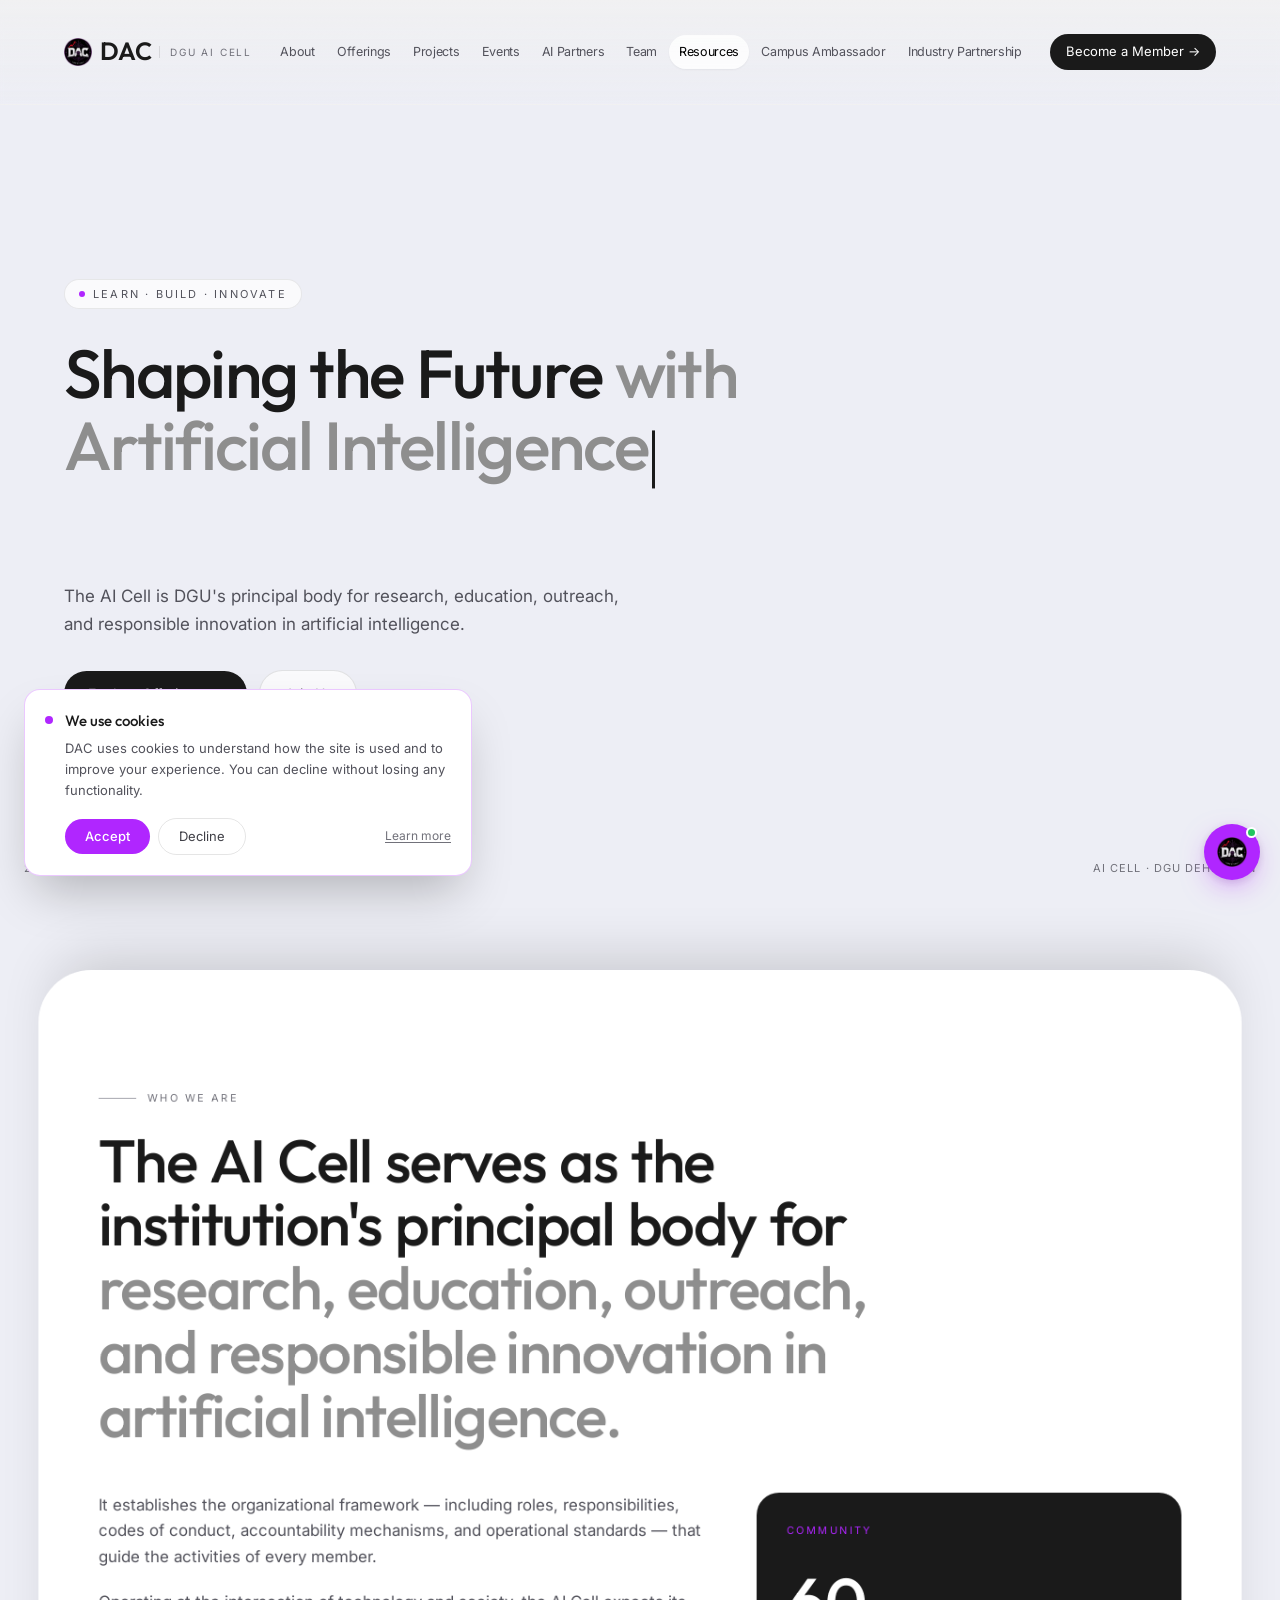
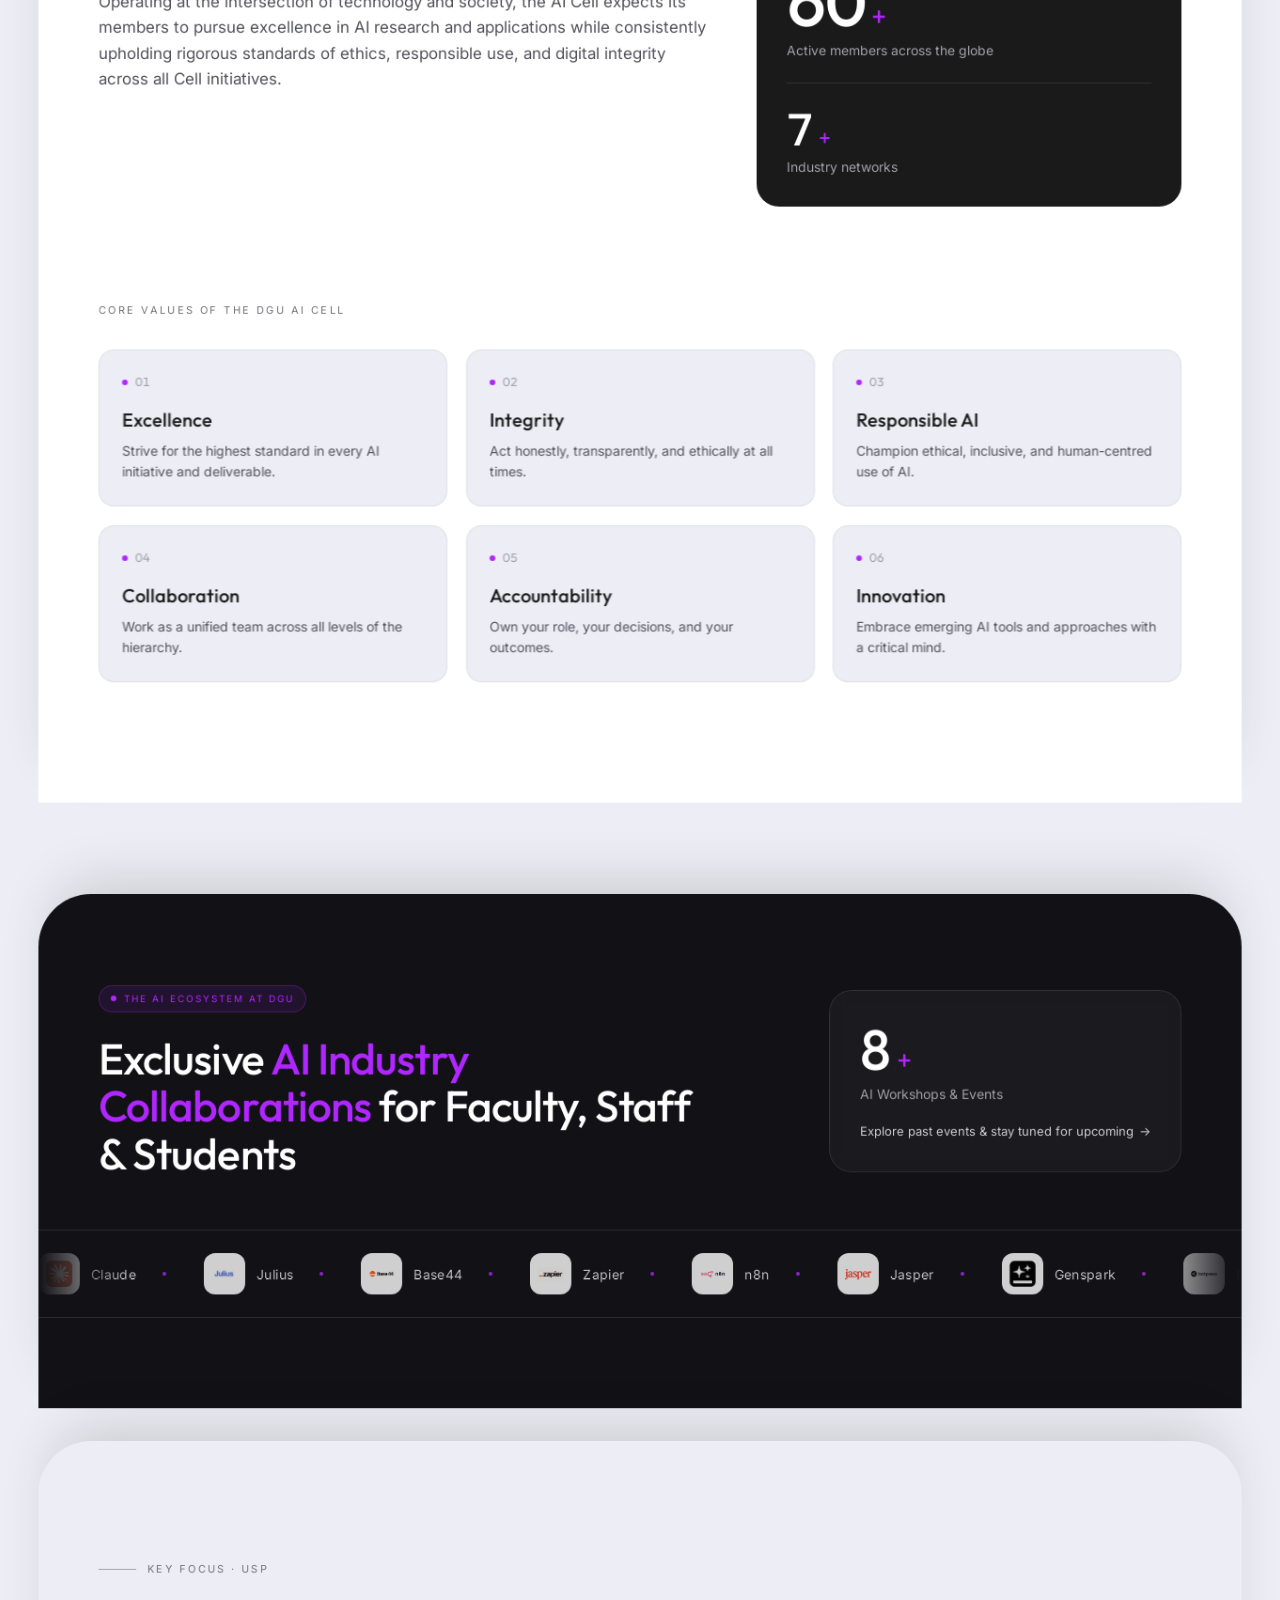
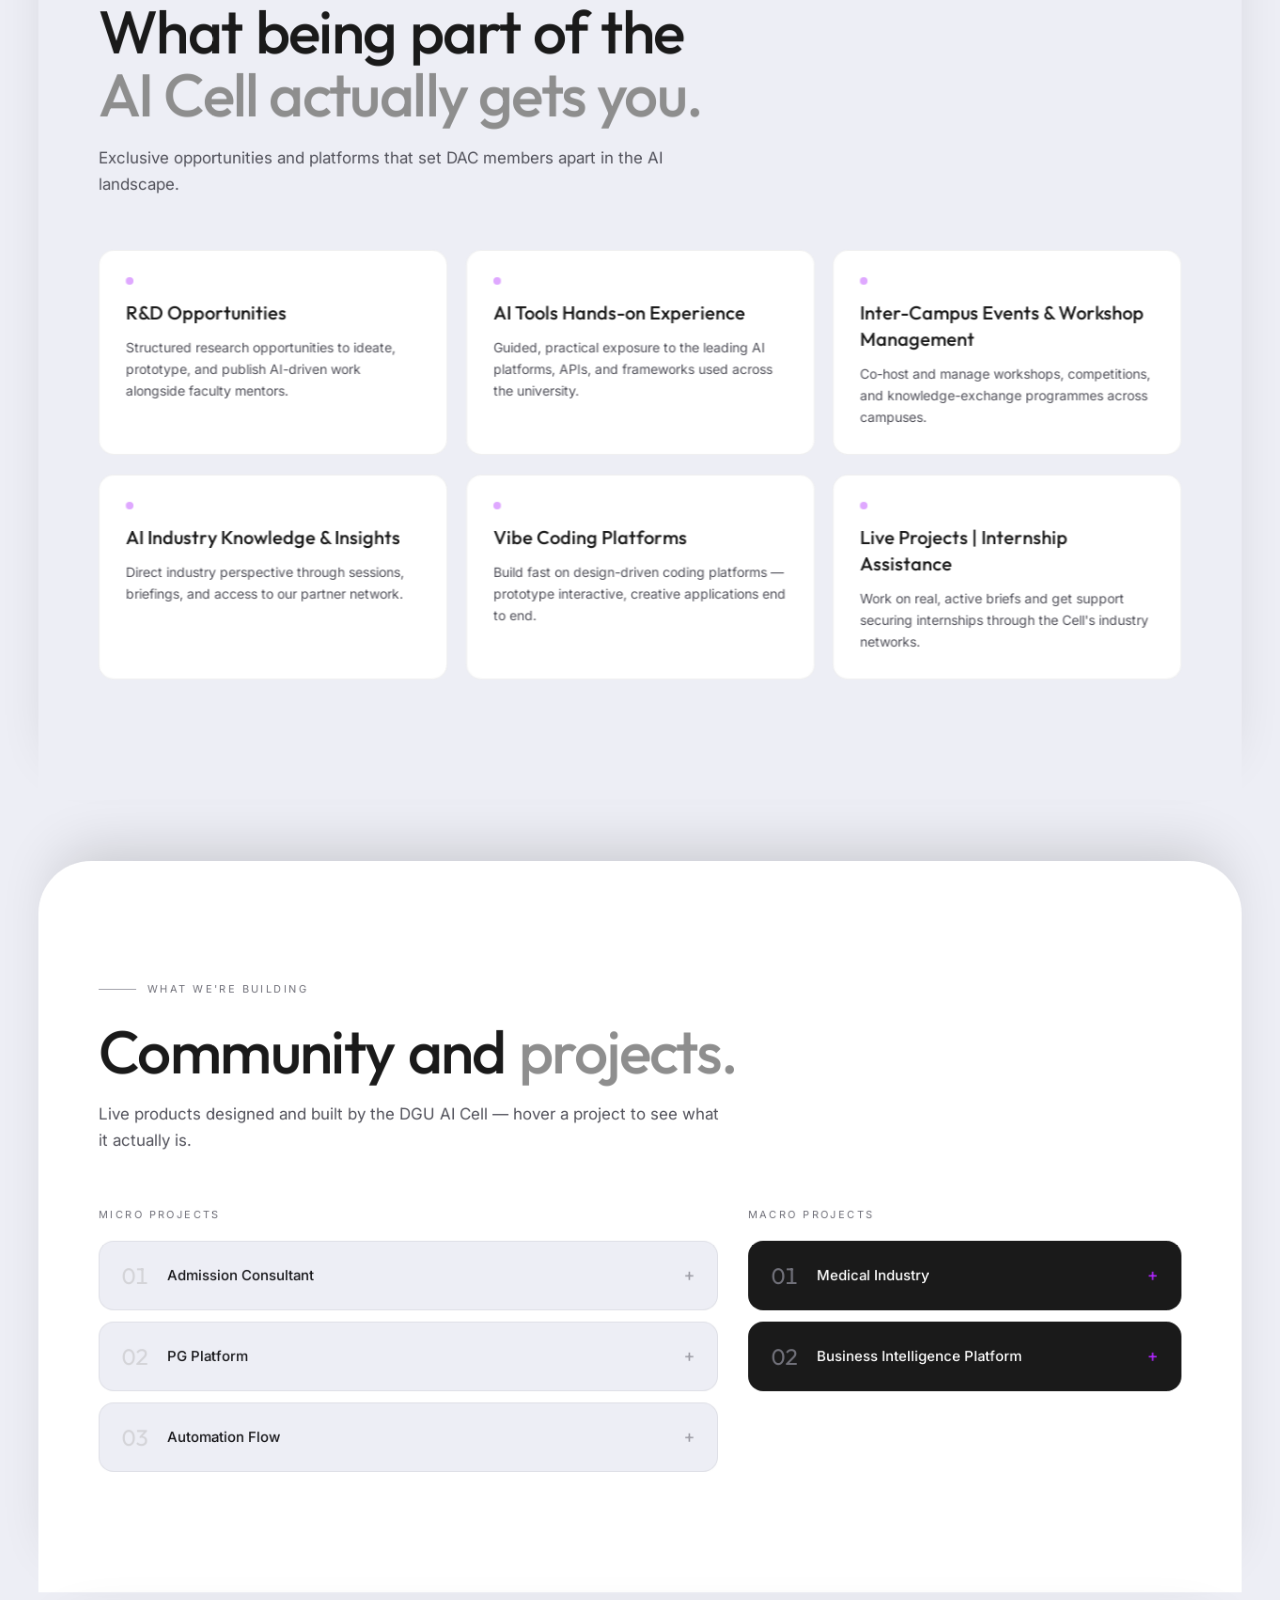
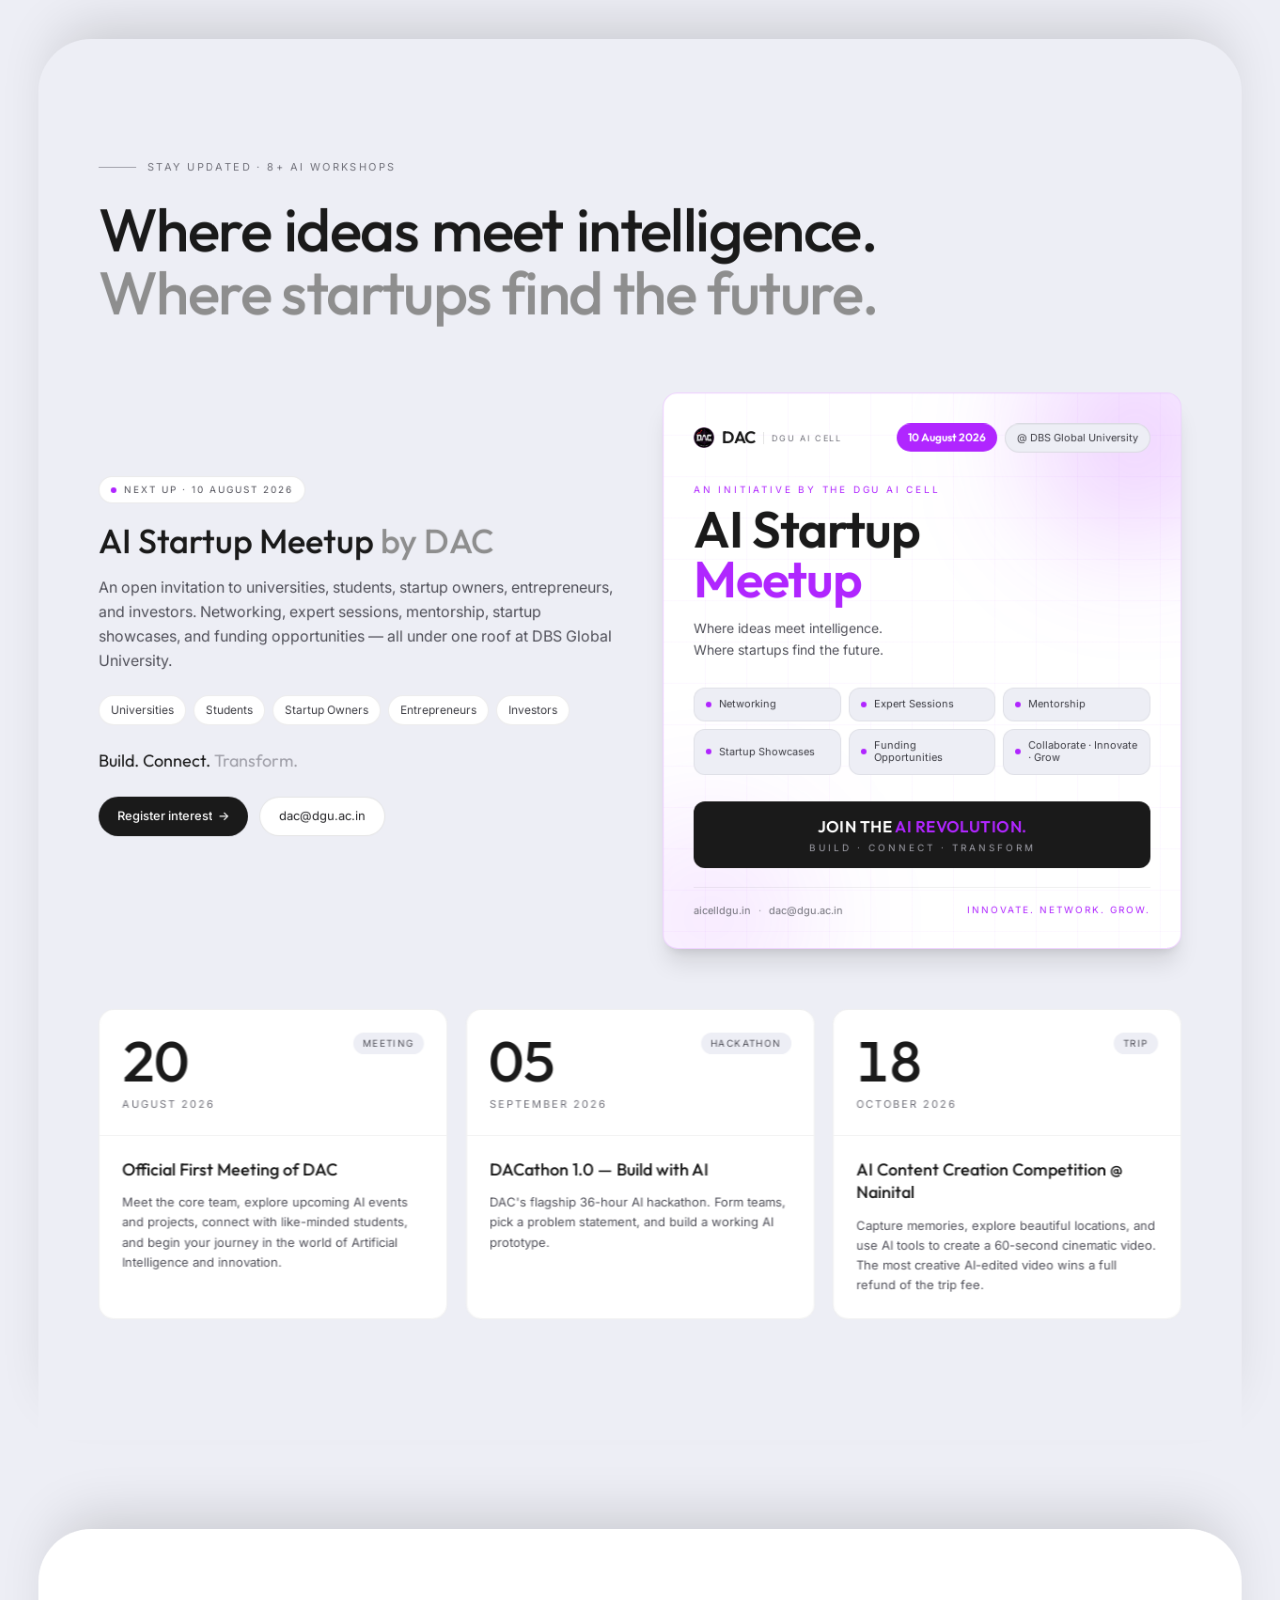
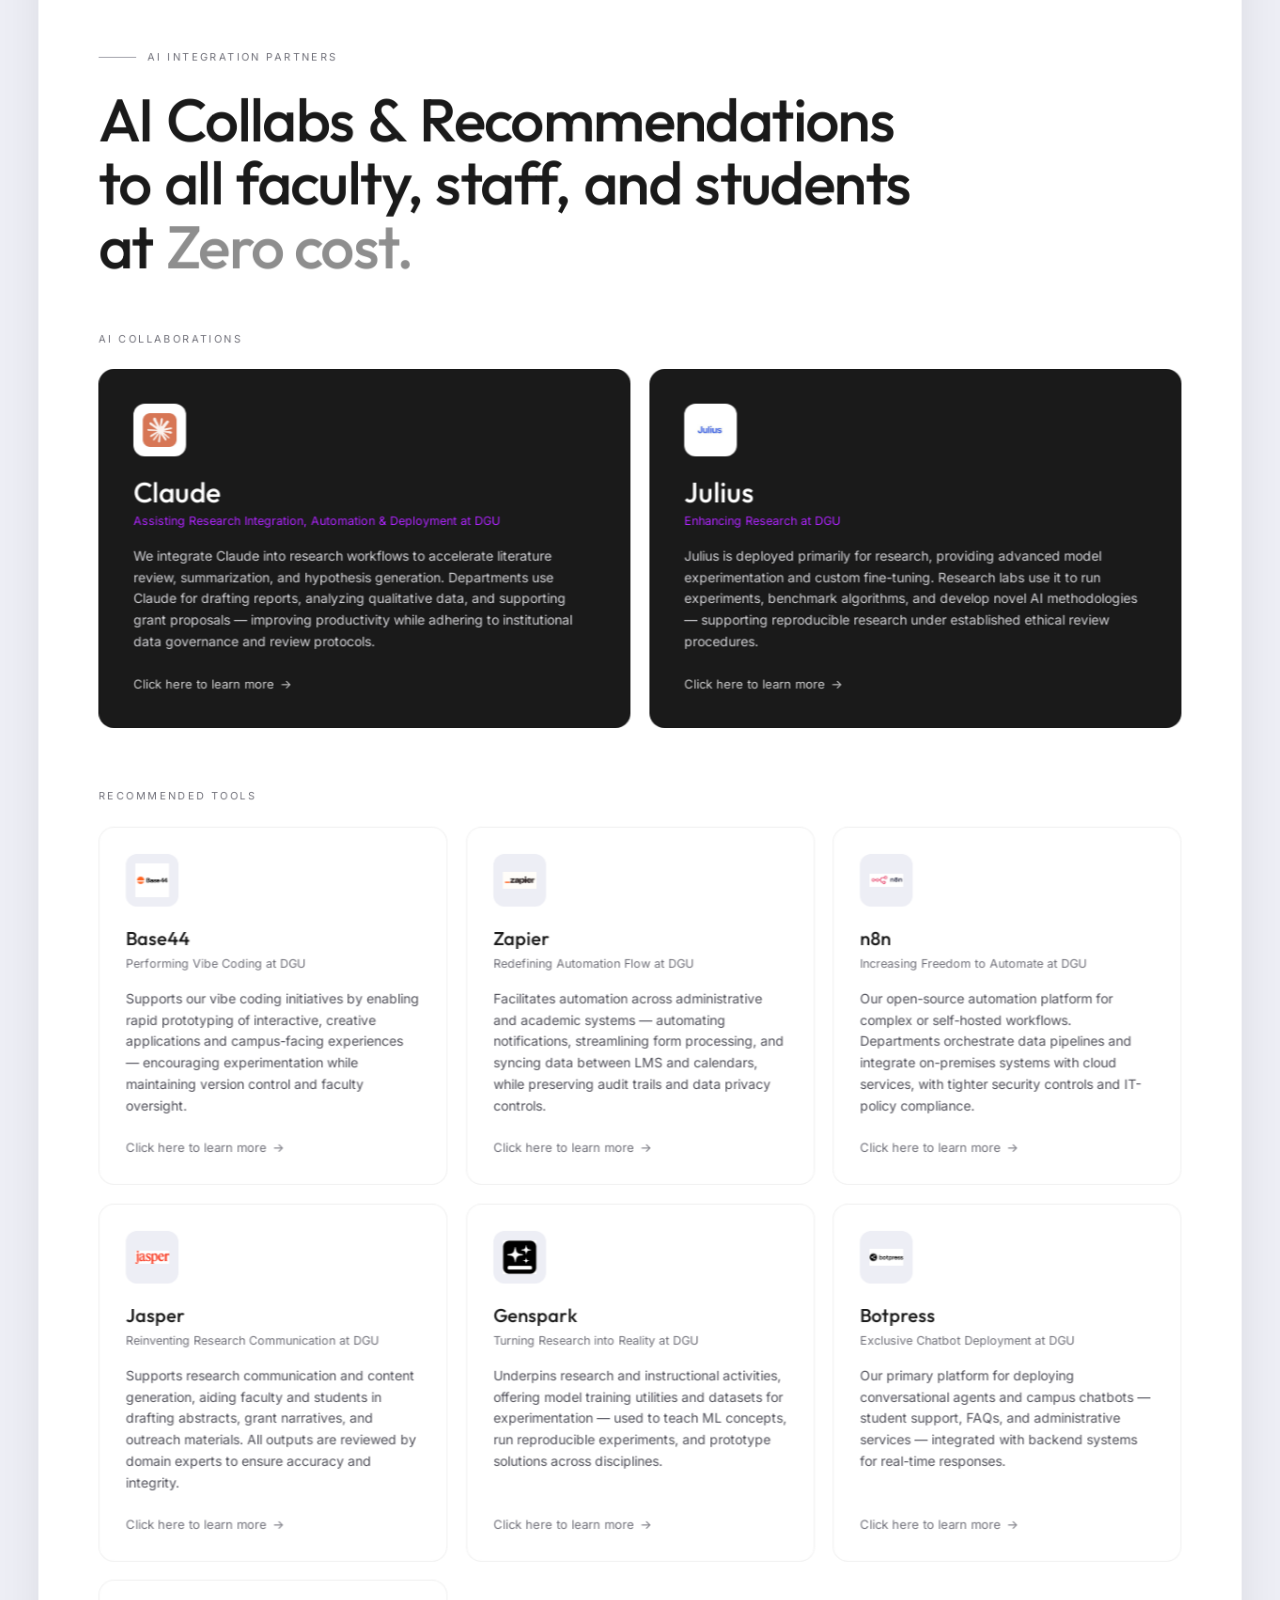
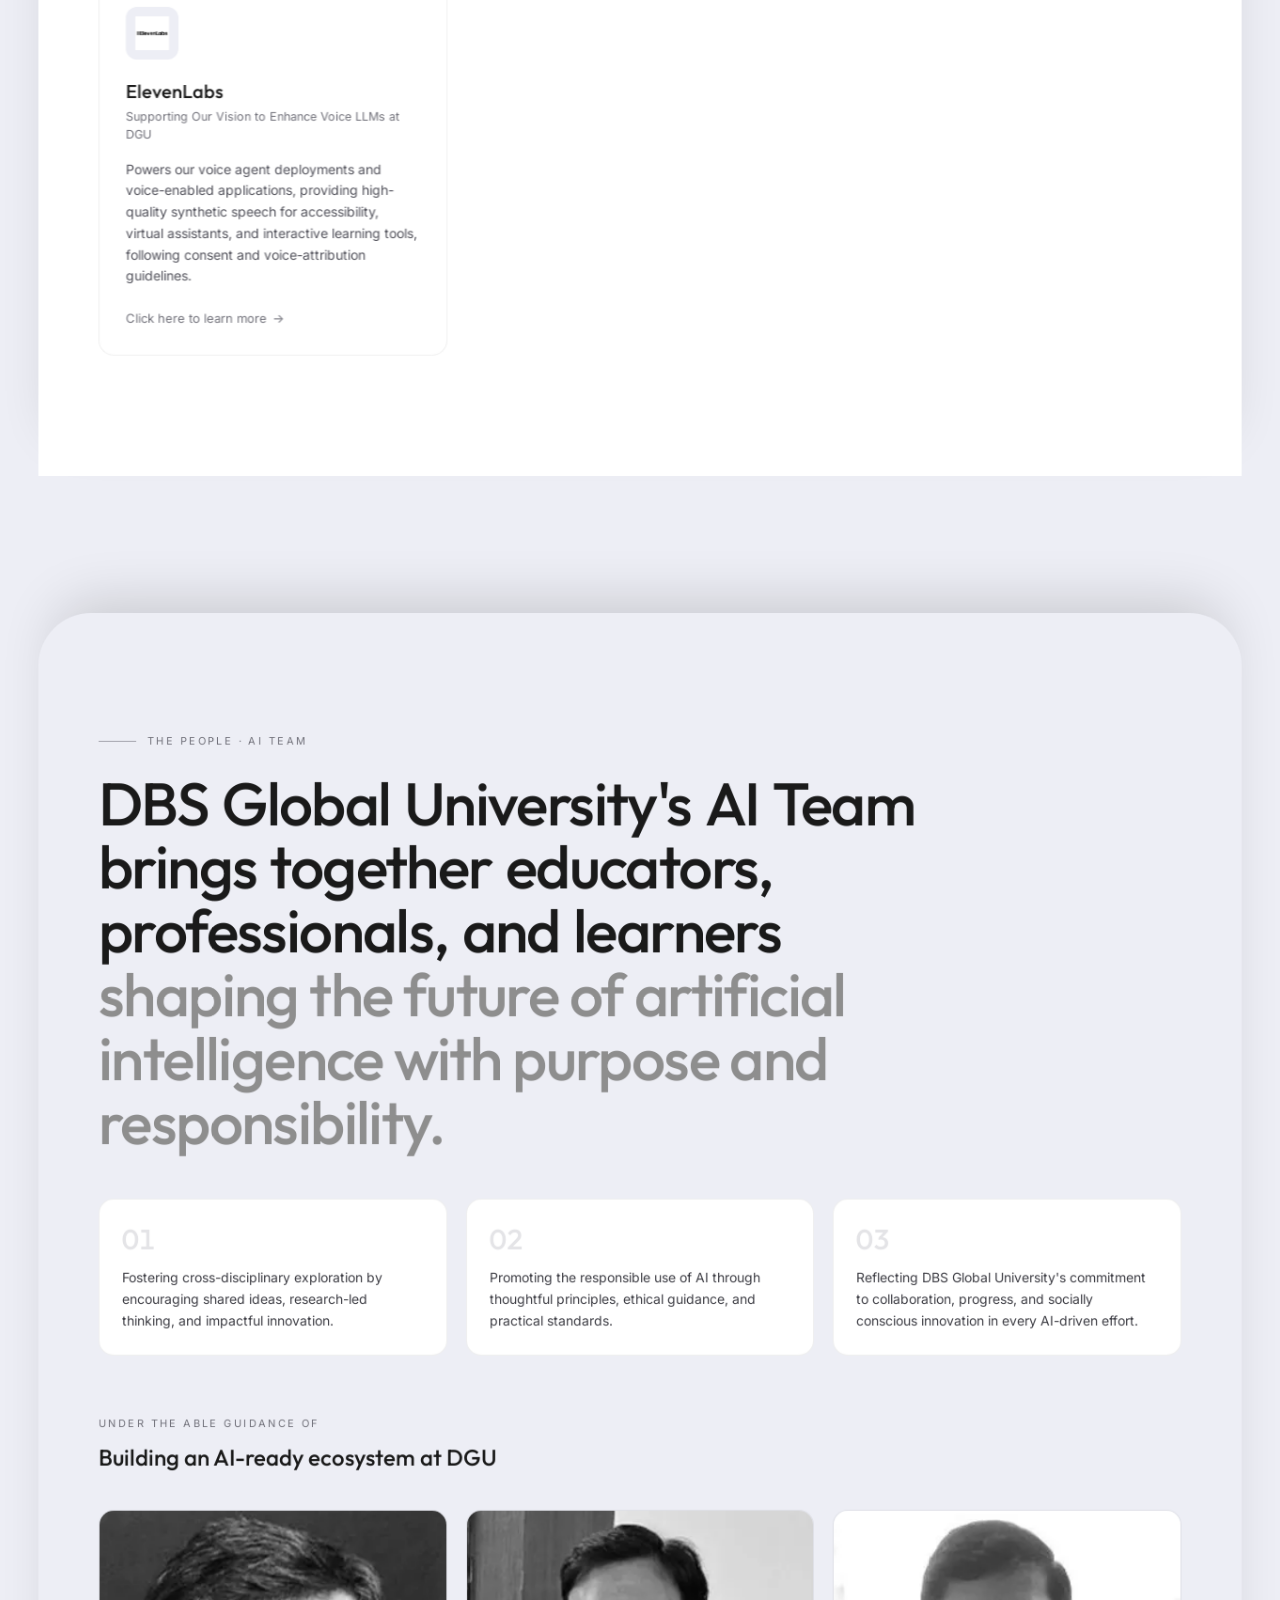
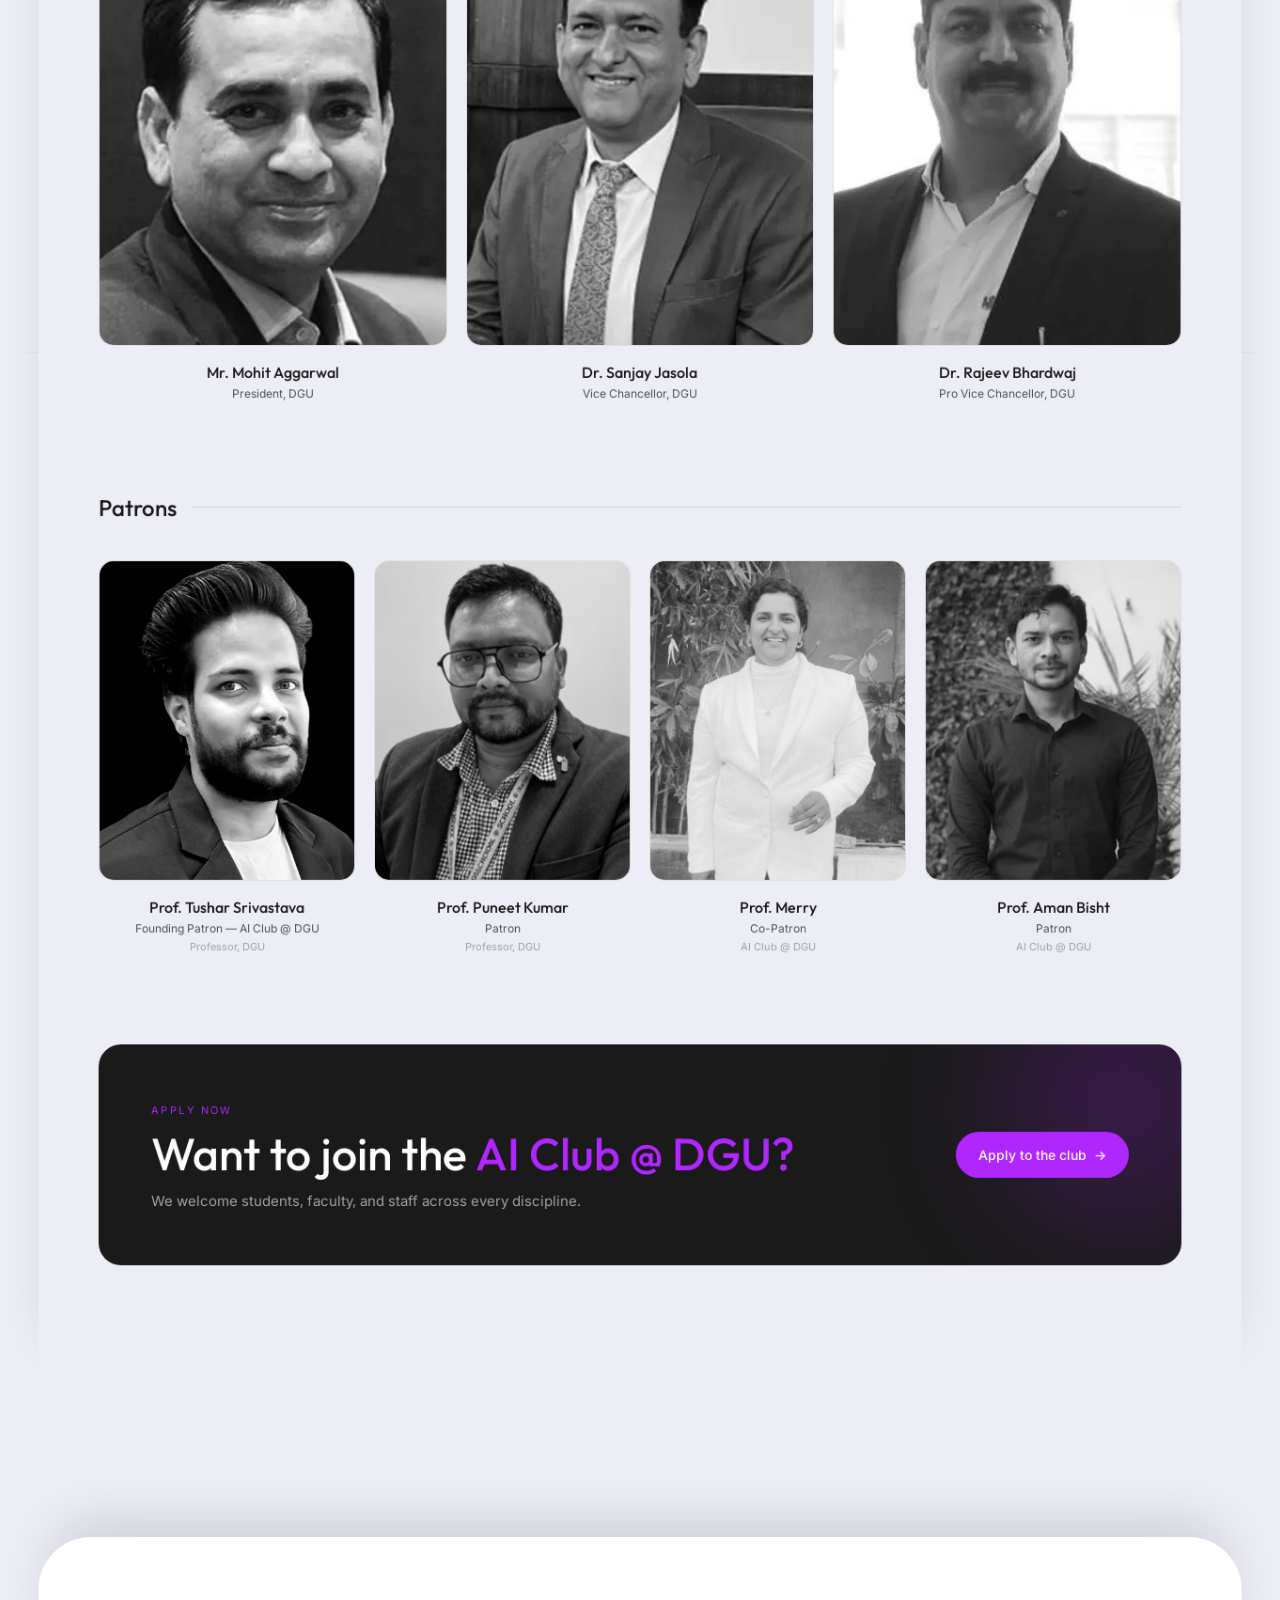
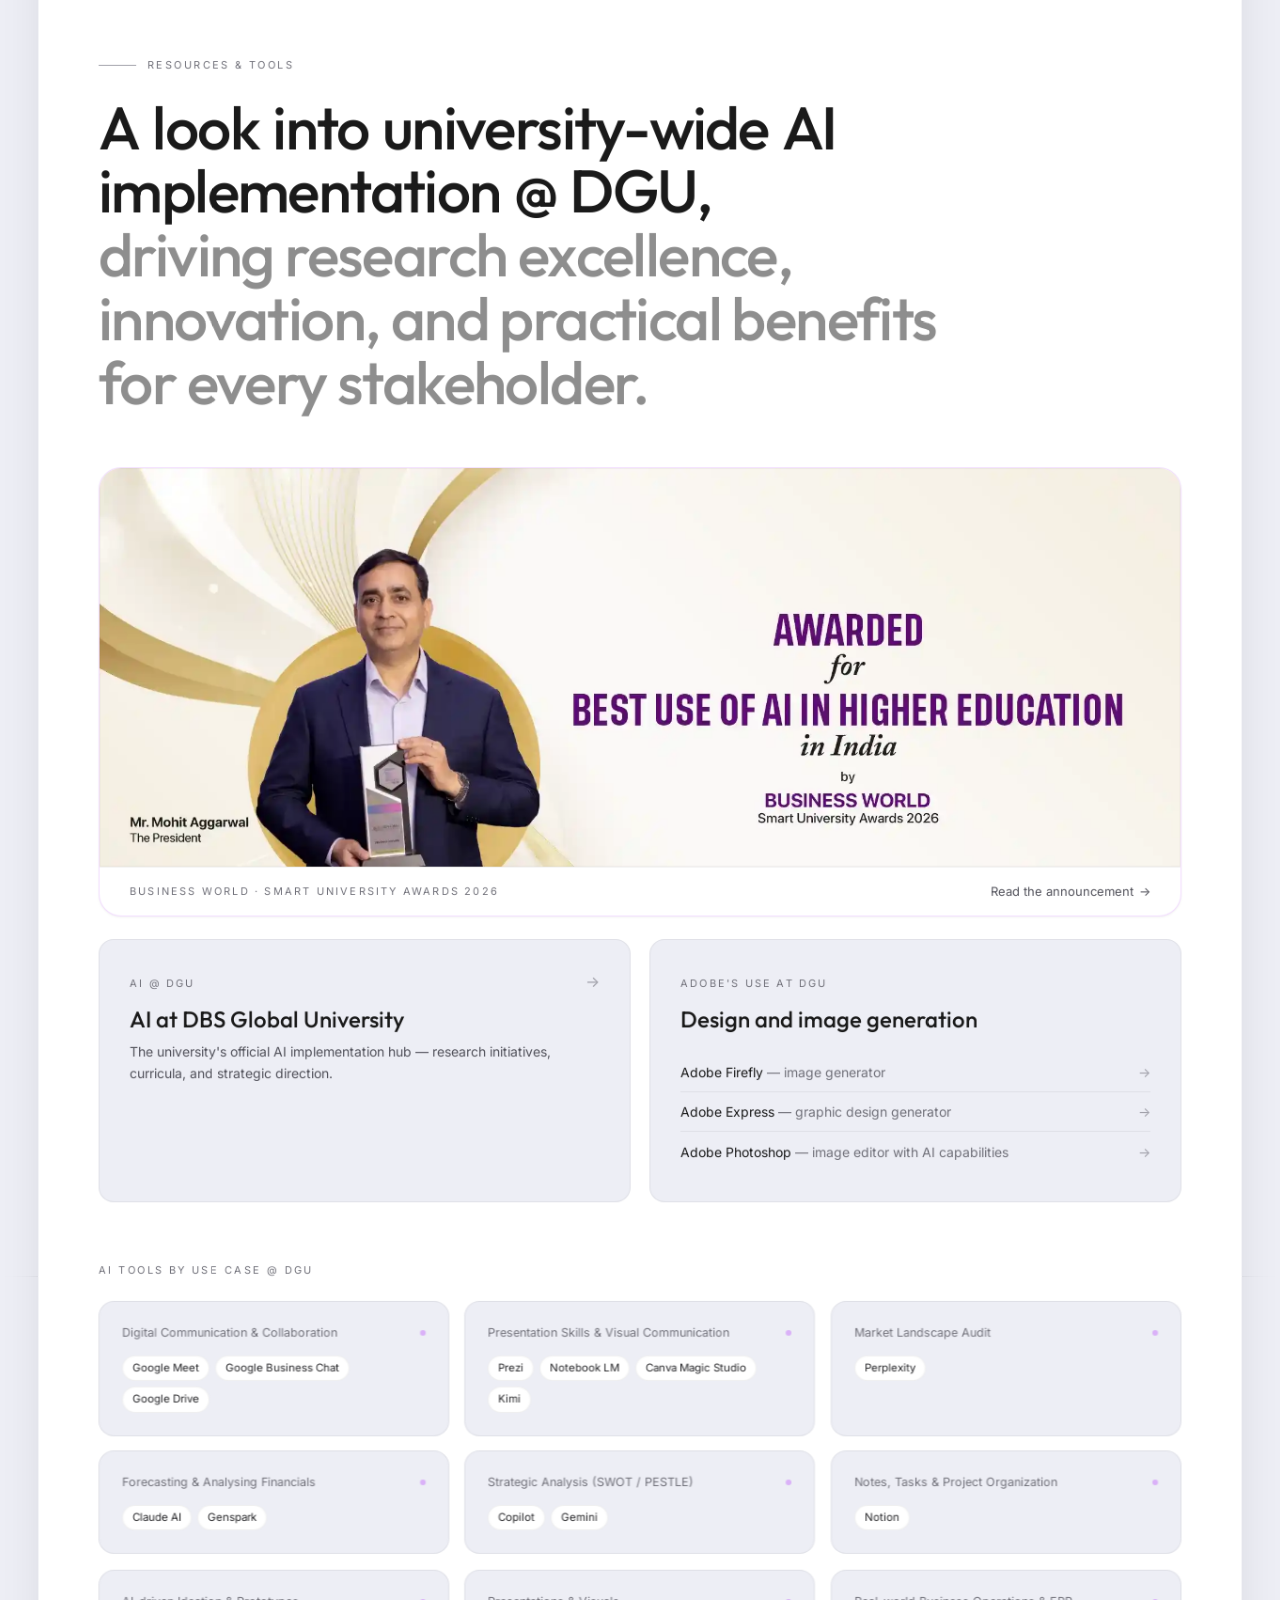
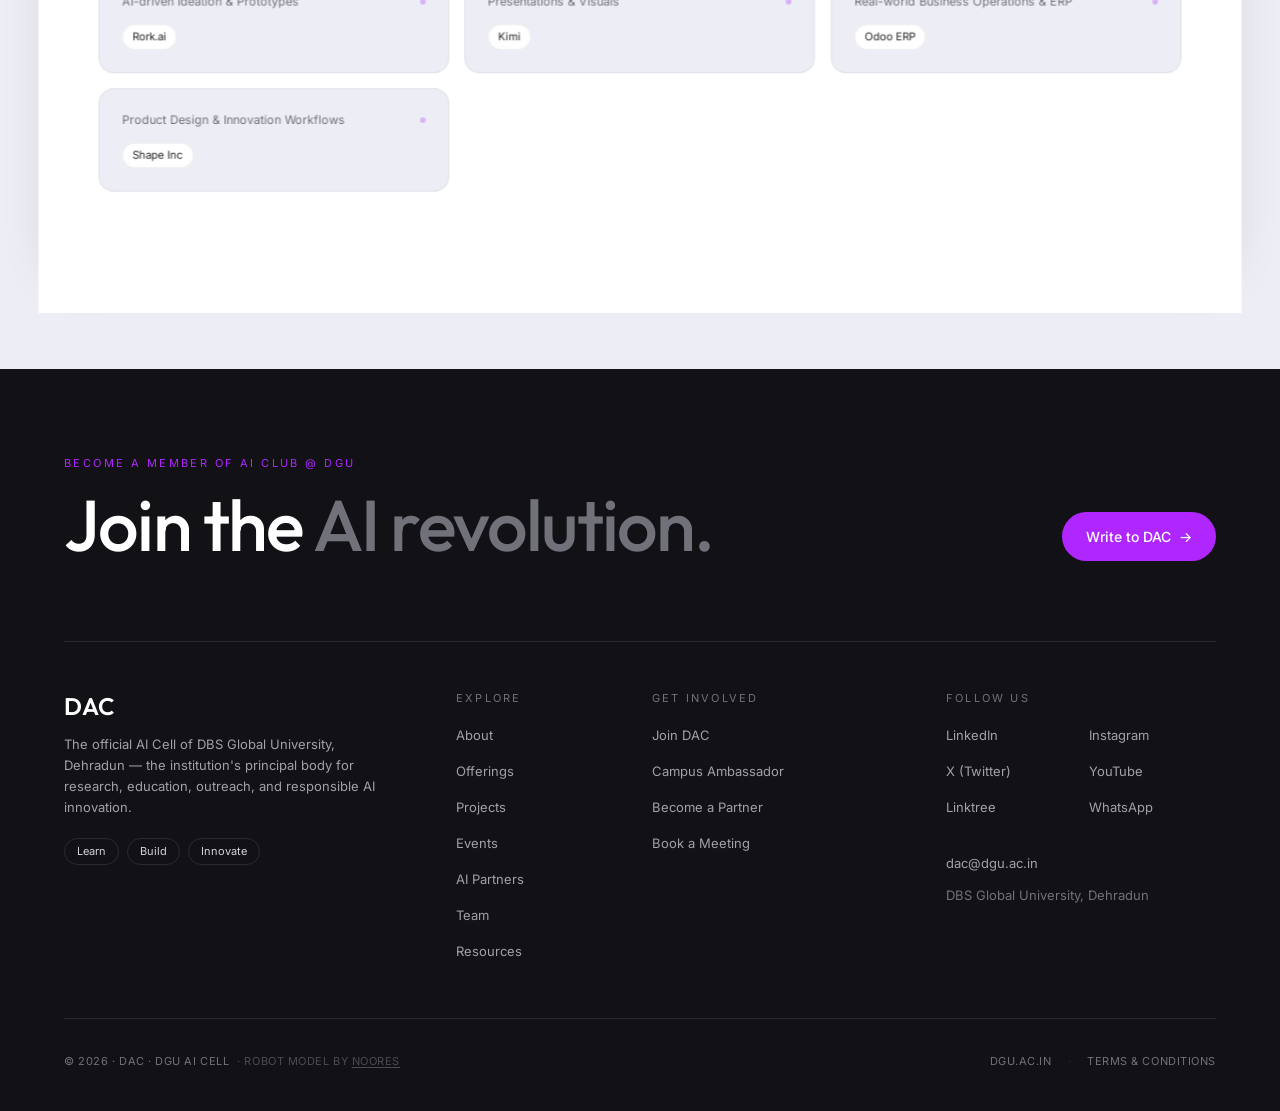
==== index.html @ 17ac55b6 "Add files via upload" ====
<!doctype html>
<html lang="en">
  <head>
    <meta charset="UTF-8" />
    <link rel="icon" type="image/png" href="[data-uri]" />
    <meta name="viewport" content="width=device-width, initial-scale=1.0, viewport-fit=cover" />
    <meta
      name="description"
      content="DAC — the official AI Cell of DBS Global University, Dehradun. A student-driven community exploring, learning, and building with artificial intelligence."
    />
    <meta name="theme-color" content="#EDEEF5" />
    <meta property="og:title" content="DAC — DGU AI Cell" />
    <meta property="og:description" content="The AI Cell at DGU: research, education, outreach, and responsible innovation. Learn · Build · Innovate." />
    <meta property="og:type" content="website" />
    <title>DAC — DGU AI Cell</title>
    <script type="module" crossorigin>var e=Object.create,t=Object.defineProperty,n=Object.getOwnPropertyDescriptor,r=Object.getOwnPropertyNames,i=Object.getPrototypeOf,a=Object.prototype.hasOwnProperty,o=(e,t,n)=>()=>{if(n)throw n[0];try{return e&&(t=e(e=0)),t}catch(e){throw n=[e],e}},s=(e,t)=>()=>(t||(e((t={exports:{}}).exports,t),e=null),t.exports),c=(e,n)=>{let r={};for(var i in e)t(r,i,{get:e[i],enumerable:!0});return n||t(r,Symbol.toStringTag,{value:`Module`}),r},l=(e,i,o,s)=>{if(i&&typeof i==`object`||typeof i==`function`)for(var c=r(i),l=0,u=c.length,d;l<u;l++)d=c[l],!a.call(e,d)&&d!==o&&t(e,d,{get:(e=>i[e]).bind(null,d),enumerable:!(s=n(i,d))||s.enumerable});return e},u=(n,r,a)=>(a=n==null?{}:e(i(n)),l(r||!n||!n.__esModule?t(a,`default`,{value:n,enumerable:!0}):a,n)),d=e=>a.call(e,`module.exports`)?e[`module.exports`]:l(t({},`__esModule`,{value:!0}),e);(function(){let e=document.createElement(`link`).relList;if(e&&e.supports&&e.supports(`modulepreload`))return;for(let e of document.querySelectorAll(`link[rel="modulepreload"]`))n(e);new MutationObserver(e=>{for(let t of e)if(t.type===`childList`)for(let e of t.addedNodes)e.tagName===`LINK`&&e.rel===`modulepreload`&&n(e)}).observe(document,{childList:!0,subtree:!0});function t(e){let t={};return e.integrity&&(t.integrity=e.integrity),e.referrerPolicy&&(t.referrerPolicy=e.referrerPolicy),e.crossOrigin===`use-credentials`?t.credentials=`include`:e.crossOrigin===`anonymous`?t.credentials=`omit`:t.credentials=`same-origin`,t}function n(e){if(e.ep)return;e.ep=!0;let n=t(e);fetch(e.href,n)}})();var f=s((e=>{var t=Symbol.for(`react.transitional.element`),n=Symbol.for(`react.portal`),r=Symbol.for(`react.fragment`),i=Symbol.for(`react.strict_mode`),a=Symbol.for(`react.profiler`),o=Symbol.for(`react.consumer`),s=Symbol.for(`react.context`),c=Symbol.for(`react.forward_ref`),l=Symbol.for(`react.suspense`),u=Symbol.for(`react.memo`),d=Symbol.for(`react.lazy`),f=Symbol.for(`react.activity`),p=Symbol.iterator;function m(e){return typeof e!=`object`||!e?null:(e=p&&e[p]||e[`@@iterator`],typeof e==`function`?e:null)}var h={isMounted:function(){return!1},enqueueForceUpdate:function(){},enqueueReplaceState:function(){},enqueueSetState:function(){}},g=Object.assign,_={};function v(e,t,n){this.props=e,this.context=t,this.refs=_,this.updater=n||h}v.prototype.isReactComponent={},v.prototype.setState=function(e,t){if(typeof e!=`object`&&typeof e!=`function`&&e!=null)throw Error(`takes an object of state variables to update or a function which returns an object of state variables.`);this.updater.enqueueSetState(this,e,t,`setState`)},v.prototype.forceUpdate=function(e){this.updater.enqueueForceUpdate(this,e,`forceUpdate`)};function y(){}y.prototype=v.prototype;function b(e,t,n){this.props=e,this.context=t,this.refs=_,this.updater=n||h}var x=b.prototype=new y;x.constructor=b,g(x,v.prototype),x.isPureReactComponent=!0;var S=Array.isArray;function C(){}var w={H:null,A:null,T:null,S:null},T=Object.prototype.hasOwnProperty;function E(e,n,r){var i=r.ref;return{$$typeof:t,type:e,key:n,ref:i===void 0?null:i,props:r}}function D(e,t){return E(e.type,t,e.props)}function O(e){return typeof e==`object`&&!!e&&e.$$typeof===t}function k(e){var t={"=":`=0`,":":`=2`};return`$`+e.replace(/[=:]/g,function(e){return t[e]})}var A=/\/+/g;function j(e,t){return typeof e==`object`&&e&&e.key!=null?k(``+e.key):t.toString(36)}function ee(e){switch(e.status){case`fulfilled`:return e.value;case`rejected`:throw e.reason;default:switch(typeof e.status==`string`?e.then(C,C):(e.status=`pending`,e.then(function(t){e.status===`pending`&&(e.status=`fulfilled`,e.value=t)},function(t){e.status===`pending`&&(e.status=`rejected`,e.reason=t)})),e.status){case`fulfilled`:return e.value;case`rejected`:throw e.reason}}throw e}function te(e,r,i,a,o){var s=typeof e;(s===`undefined`||s===`boolean`)&&(e=null);var c=!1;if(e===null)c=!0;else switch(s){case`bigint`:case`string`:case`number`:c=!0;break;case`object`:switch(e.$$typeof){case t:case n:c=!0;break;case d:return c=e._init,te(c(e._payload),r,i,a,o)}}if(c)return o=o(e),c=a===``?`.`+j(e,0):a,S(o)?(i=``,c!=null&&(i=c.replace(A,`$&/`)+`/`),te(o,r,i,``,function(e){return e})):o!=null&&(O(o)&&(o=D(o,i+(o.key==null||e&&e.key===o.key?``:(``+o.key).replace(A,`$&/`)+`/`)+c)),r.push(o)),1;c=0;var l=a===``?`.`:a+`:`;if(S(e))for(var u=0;u<e.length;u++)a=e[u],s=l+j(a,u),c+=te(a,r,i,s,o);else if(u=m(e),typeof u==`function`)for(e=u.call(e),u=0;!(a=e.next()).done;)a=a.value,s=l+j(a,u++),c+=te(a,r,i,s,o);else if(s===`object`){if(typeof e.then==`function`)return te(ee(e),r,i,a,o);throw r=String(e),Error(`Objects are not valid as a React child (found: `+(r===`[object Object]`?`object with keys {`+Object.keys(e).join(`, `)+`}`:r)+`). If you meant to render a collection of children, use an array instead.`)}return c}function ne(e,t,n){if(e==null)return e;var r=[],i=0;return te(e,r,``,``,function(e){return t.call(n,e,i++)}),r}function re(e){if(e._status===-1){var t=e._result;t=t(),t.then(function(t){(e._status===0||e._status===-1)&&(e._status=1,e._result=t)},function(t){(e._status===0||e._status===-1)&&(e._status=2,e._result=t)}),e._status===-1&&(e._status=0,e._result=t)}if(e._status===1)return e._result.default;throw e._result}var M=typeof reportError==`function`?reportError:function(e){if(typeof window==`object`&&typeof window.ErrorEvent==`function`){var t=new window.ErrorEvent(`error`,{bubbles:!0,cancelable:!0,message:typeof e==`object`&&e&&typeof e.message==`string`?String(e.message):String(e),error:e});if(!window.dispatchEvent(t))return}else if(typeof process==`object`&&typeof process.emit==`function`){process.emit(`uncaughtException`,e);return}console.error(e)},N={map:ne,forEach:function(e,t,n){ne(e,function(){t.apply(this,arguments)},n)},count:function(e){var t=0;return ne(e,function(){t++}),t},toArray:function(e){return ne(e,function(e){return e})||[]},only:function(e){if(!O(e))throw Error(`React.Children.only expected to receive a single React element child.`);return e}};e.Activity=f,e.Children=N,e.Component=v,e.Fragment=r,e.Profiler=a,e.PureComponent=b,e.StrictMode=i,e.Suspense=l,e.__CLIENT_INTERNALS_DO_NOT_USE_OR_WARN_USERS_THEY_CANNOT_UPGRADE=w,e.__COMPILER_RUNTIME={__proto__:null,c:function(e){return w.H.useMemoCache(e)}},e.cache=function(e){return function(){return e.apply(null,arguments)}},e.cacheSignal=function(){return null},e.cloneElement=function(e,t,n){if(e==null)throw Error(`The argument must be a React element, but you passed `+e+`.`);var r=g({},e.props),i=e.key;if(t!=null)for(a in t.key!==void 0&&(i=``+t.key),t)!T.call(t,a)||a===`key`||a===`__self`||a===`__source`||a===`ref`&&t.ref===void 0||(r[a]=t[a]);var a=arguments.length-2;if(a===1)r.children=n;else if(1<a){for(var o=Array(a),s=0;s<a;s++)o[s]=arguments[s+2];r.children=o}return E(e.type,i,r)},e.createContext=function(e){return e={$$typeof:s,_currentValue:e,_currentValue2:e,_threadCount:0,Provider:null,Consumer:null},e.Provider=e,e.Consumer={$$typeof:o,_context:e},e},e.createElement=function(e,t,n){var r,i={},a=null;if(t!=null)for(r in t.key!==void 0&&(a=``+t.key),t)T.call(t,r)&&r!==`key`&&r!==`__self`&&r!==`__source`&&(i[r]=t[r]);var o=arguments.length-2;if(o===1)i.children=n;else if(1<o){for(var s=Array(o),c=0;c<o;c++)s[c]=arguments[c+2];i.children=s}if(e&&e.defaultProps)for(r in o=e.defaultProps,o)i[r]===void 0&&(i[r]=o[r]);return E(e,a,i)},e.createRef=function(){return{current:null}},e.forwardRef=function(e){return{$$typeof:c,render:e}},e.isValidElement=O,e.lazy=function(e){return{$$typeof:d,_payload:{_status:-1,_result:e},_init:re}},e.memo=function(e,t){return{$$typeof:u,type:e,compare:t===void 0?null:t}},e.startTransition=function(e){var t=w.T,n={};w.T=n;try{var r=e(),i=w.S;i!==null&&i(n,r),typeof r==`object`&&r&&typeof r.then==`function`&&r.then(C,M)}catch(e){M(e)}finally{t!==null&&n.types!==null&&(t.types=n.types),w.T=t}},e.unstable_useCacheRefresh=function(){return w.H.useCacheRefresh()},e.use=function(e){return w.H.use(e)},e.useActionState=function(e,t,n){return w.H.useActionState(e,t,n)},e.useCallback=function(e,t){return w.H.useCallback(e,t)},e.useContext=function(e){return w.H.useContext(e)},e.useDebugValue=function(){},e.useDeferredValue=function(e,t){return w.H.useDeferredValue(e,t)},e.useEffect=function(e,t){return w.H.useEffect(e,t)},e.useEffectEvent=function(e){return w.H.useEffectEvent(e)},e.useId=function(){return w.H.useId()},e.useImperativeHandle=function(e,t,n){return w.H.useImperativeHandle(e,t,n)},e.useInsertionEffect=function(e,t){return w.H.useInsertionEffect(e,t)},e.useLayoutEffect=function(e,t){return w.H.useLayoutEffect(e,t)},e.useMemo=function(e,t){return w.H.useMemo(e,t)},e.useOptimistic=function(e,t){return w.H.useOptimistic(e,t)},e.useReducer=function(e,t,n){return w.H.useReducer(e,t,n)},e.useRef=function(e){return w.H.useRef(e)},e.useState=function(e){return w.H.useState(e)},e.useSyncExternalStore=function(e,t,n){return w.H.useSyncExternalStore(e,t,n)},e.useTransition=function(){return w.H.useTransition()},e.version=`19.2.7`})),p=s(((e,t)=>{t.exports=f()})),m=s((e=>{function t(e,t){var n=e.length;e.push(t);a:for(;0<n;){var r=n-1>>>1,a=e[r];if(0<i(a,t))e[r]=t,e[n]=a,n=r;else break a}}function n(e){return e.length===0?null:e[0]}function r(e){if(e.length===0)return null;var t=e[0],n=e.pop();if(n!==t){e[0]=n;a:for(var r=0,a=e.length,o=a>>>1;r<o;){var s=2*(r+1)-1,c=e[s],l=s+1,u=e[l];if(0>i(c,n))l<a&&0>i(u,c)?(e[r]=u,e[l]=n,r=l):(e[r]=c,e[s]=n,r=s);else if(l<a&&0>i(u,n))e[r]=u,e[l]=n,r=l;else break a}}return t}function i(e,t){var n=e.sortIndex-t.sortIndex;return n===0?e.id-t.id:n}if(e.unstable_now=void 0,typeof performance==`object`&&typeof performance.now==`function`){var a=performance;e.unstable_now=function(){return a.now()}}else{var o=Date,s=o.now();e.unstable_now=function(){return o.now()-s}}var c=[],l=[],u=1,d=null,f=3,p=!1,m=!1,h=!1,g=!1,_=typeof setTimeout==`function`?setTimeout:null,v=typeof clearTimeout==`function`?clearTimeout:null,y=typeof setImmediate<`u`?setImmediate:null;function b(e){for(var i=n(l);i!==null;){if(i.callback===null)r(l);else if(i.startTime<=e)r(l),i.sortIndex=i.expirationTime,t(c,i);else break;i=n(l)}}function x(e){if(h=!1,b(e),!m)if(n(c)!==null)m=!0,S||(S=!0,O());else{var t=n(l);t!==null&&j(x,t.startTime-e)}}var S=!1,C=-1,w=5,T=-1;function E(){return g?!0:!(e.unstable_now()-T<w)}function D(){if(g=!1,S){var t=e.unstable_now();T=t;var i=!0;try{a:{m=!1,h&&(h=!1,v(C),C=-1),p=!0;var a=f;try{b:{for(b(t),d=n(c);d!==null&&!(d.expirationTime>t&&E());){var o=d.callback;if(typeof o==`function`){d.callback=null,f=d.priorityLevel;var s=o(d.expirationTime<=t);if(t=e.unstable_now(),typeof s==`function`){d.callback=s,b(t),i=!0;break b}d===n(c)&&r(c),b(t)}else r(c);d=n(c)}if(d!==null)i=!0;else{var u=n(l);u!==null&&j(x,u.startTime-t),i=!1}}break a}finally{d=null,f=a,p=!1}i=void 0}}finally{i?O():S=!1}}}var O;if(typeof y==`function`)O=function(){y(D)};else if(typeof MessageChannel<`u`){var k=new MessageChannel,A=k.port2;k.port1.onmessage=D,O=function(){A.postMessage(null)}}else O=function(){_(D,0)};function j(t,n){C=_(function(){t(e.unstable_now())},n)}e.unstable_IdlePriority=5,e.unstable_ImmediatePriority=1,e.unstable_LowPriority=4,e.unstable_NormalPriority=3,e.unstable_Profiling=null,e.unstable_UserBlockingPriority=2,e.unstable_cancelCallback=function(e){e.callback=null},e.unstable_forceFrameRate=function(e){0>e||125<e?console.error(`forceFrameRate takes a positive int between 0 and 125, forcing frame rates higher than 125 fps is not supported`):w=0<e?Math.floor(1e3/e):5},e.unstable_getCurrentPriorityLevel=function(){return f},e.unstable_next=function(e){switch(f){case 1:case 2:case 3:var t=3;break;default:t=f}var n=f;f=t;try{return e()}finally{f=n}},e.unstable_requestPaint=function(){g=!0},e.unstable_runWithPriority=function(e,t){switch(e){case 1:case 2:case 3:case 4:case 5:break;default:e=3}var n=f;f=e;try{return t()}finally{f=n}},e.unstable_scheduleCallback=function(r,i,a){var o=e.unstable_now();switch(typeof a==`object`&&a?(a=a.delay,a=typeof a==`number`&&0<a?o+a:o):a=o,r){case 1:var s=-1;break;case 2:s=250;break;case 5:s=1073741823;break;case 4:s=1e4;break;default:s=5e3}return s=a+s,r={id:u++,callback:i,priorityLevel:r,startTime:a,expirationTime:s,sortIndex:-1},a>o?(r.sortIndex=a,t(l,r),n(c)===null&&r===n(l)&&(h?(v(C),C=-1):h=!0,j(x,a-o))):(r.sortIndex=s,t(c,r),m||p||(m=!0,S||(S=!0,O()))),r},e.unstable_shouldYield=E,e.unstable_wrapCallback=function(e){var t=f;return function(){var n=f;f=t;try{return e.apply(this,arguments)}finally{f=n}}}})),h=s(((e,t)=>{t.exports=m()})),g=s((e=>{var t=p();function n(e){var t=`https://react.dev/errors/`+e;if(1<arguments.length){t+=`?args[]=`+encodeURIComponent(arguments[1]);for(var n=2;n<arguments.length;n++)t+=`&args[]=`+encodeURIComponent(arguments[n])}return`Minified React error #`+e+`; visit `+t+` for the full message or use the non-minified dev environment for full errors and additional helpful warnings.`}function r(){}var i={d:{f:r,r:function(){throw Error(n(522))},D:r,C:r,L:r,m:r,X:r,S:r,M:r},p:0,findDOMNode:null},a=Symbol.for(`react.portal`);function o(e,t,n){var r=3<arguments.length&&arguments[3]!==void 0?arguments[3]:null;return{$$typeof:a,key:r==null?null:``+r,children:e,containerInfo:t,implementation:n}}var s=t.__CLIENT_INTERNALS_DO_NOT_USE_OR_WARN_USERS_THEY_CANNOT_UPGRADE;function c(e,t){if(e===`font`)return``;if(typeof t==`string`)return t===`use-credentials`?t:``}e.__DOM_INTERNALS_DO_NOT_USE_OR_WARN_USERS_THEY_CANNOT_UPGRADE=i,e.createPortal=function(e,t){var r=2<arguments.length&&arguments[2]!==void 0?arguments[2]:null;if(!t||t.nodeType!==1&&t.nodeType!==9&&t.nodeType!==11)throw Error(n(299));return o(e,t,null,r)},e.flushSync=function(e){var t=s.T,n=i.p;try{if(s.T=null,i.p=2,e)return e()}finally{s.T=t,i.p=n,i.d.f()}},e.preconnect=function(e,t){typeof e==`string`&&(t?(t=t.crossOrigin,t=typeof t==`string`?t===`use-credentials`?t:``:void 0):t=null,i.d.C(e,t))},e.prefetchDNS=function(e){typeof e==`string`&&i.d.D(e)},e.preinit=function(e,t){if(typeof e==`string`&&t&&typeof t.as==`string`){var n=t.as,r=c(n,t.crossOrigin),a=typeof t.integrity==`string`?t.integrity:void 0,o=typeof t.fetchPriority==`string`?t.fetchPriority:void 0;n===`style`?i.d.S(e,typeof t.precedence==`string`?t.precedence:void 0,{crossOrigin:r,integrity:a,fetchPriority:o}):n===`script`&&i.d.X(e,{crossOrigin:r,integrity:a,fetchPriority:o,nonce:typeof t.nonce==`string`?t.nonce:void 0})}},e.preinitModule=function(e,t){if(typeof e==`string`)if(typeof t==`object`&&t){if(t.as==null||t.as===`script`){var n=c(t.as,t.crossOrigin);i.d.M(e,{crossOrigin:n,integrity:typeof t.integrity==`string`?t.integrity:void 0,nonce:typeof t.nonce==`string`?t.nonce:void 0})}}else t??i.d.M(e)},e.preload=function(e,t){if(typeof e==`string`&&typeof t==`object`&&t&&typeof t.as==`string`){var n=t.as,r=c(n,t.crossOrigin);i.d.L(e,n,{crossOrigin:r,integrity:typeof t.integrity==`string`?t.integrity:void 0,nonce:typeof t.nonce==`string`?t.nonce:void 0,type:typeof t.type==`string`?t.type:void 0,fetchPriority:typeof t.fetchPriority==`string`?t.fetchPriority:void 0,referrerPolicy:typeof t.referrerPolicy==`string`?t.referrerPolicy:void 0,imageSrcSet:typeof t.imageSrcSet==`string`?t.imageSrcSet:void 0,imageSizes:typeof t.imageSizes==`string`?t.imageSizes:void 0,media:typeof t.media==`string`?t.media:void 0})}},e.preloadModule=function(e,t){if(typeof e==`string`)if(t){var n=c(t.as,t.crossOrigin);i.d.m(e,{as:typeof t.as==`string`&&t.as!==`script`?t.as:void 0,crossOrigin:n,integrity:typeof t.integrity==`string`?t.integrity:void 0})}else i.d.m(e)},e.requestFormReset=function(e){i.d.r(e)},e.unstable_batchedUpdates=function(e,t){return e(t)},e.useFormState=function(e,t,n){return s.H.useFormState(e,t,n)},e.useFormStatus=function(){return s.H.useHostTransitionStatus()},e.version=`19.2.7`})),_=s(((e,t)=>{function n(){if(!(typeof __REACT_DEVTOOLS_GLOBAL_HOOK__>`u`||typeof __REACT_DEVTOOLS_GLOBAL_HOOK__.checkDCE!=`function`))try{__REACT_DEVTOOLS_GLOBAL_HOOK__.checkDCE(n)}catch(e){console.error(e)}}n(),t.exports=g()})),v=s((e=>{var t=h(),n=p(),r=_();function i(e){var t=`https://react.dev/errors/`+e;if(1<arguments.length){t+=`?args[]=`+encodeURIComponent(arguments[1]);for(var n=2;n<arguments.length;n++)t+=`&args[]=`+encodeURIComponent(arguments[n])}return`Minified React error #`+e+`; visit `+t+` for the full message or use the non-minified dev environment for full errors and additional helpful warnings.`}function a(e){return!(!e||e.nodeType!==1&&e.nodeType!==9&&e.nodeType!==11)}function o(e){var t=e,n=e;if(e.alternate)for(;t.return;)t=t.return;else{e=t;do t=e,t.flags&4098&&(n=t.return),e=t.return;while(e)}return t.tag===3?n:null}function s(e){if(e.tag===13){var t=e.memoizedState;if(t===null&&(e=e.alternate,e!==null&&(t=e.memoizedState)),t!==null)return t.dehydrated}return null}function c(e){if(e.tag===31){var t=e.memoizedState;if(t===null&&(e=e.alternate,e!==null&&(t=e.memoizedState)),t!==null)return t.dehydrated}return null}function l(e){if(o(e)!==e)throw Error(i(188))}function u(e){var t=e.alternate;if(!t){if(t=o(e),t===null)throw Error(i(188));return t===e?e:null}for(var n=e,r=t;;){var a=n.return;if(a===null)break;var s=a.alternate;if(s===null){if(r=a.return,r!==null){n=r;continue}break}if(a.child===s.child){for(s=a.child;s;){if(s===n)return l(a),e;if(s===r)return l(a),t;s=s.sibling}throw Error(i(188))}if(n.return!==r.return)n=a,r=s;else{for(var c=!1,u=a.child;u;){if(u===n){c=!0,n=a,r=s;break}if(u===r){c=!0,r=a,n=s;break}u=u.sibling}if(!c){for(u=s.child;u;){if(u===n){c=!0,n=s,r=a;break}if(u===r){c=!0,r=s,n=a;break}u=u.sibling}if(!c)throw Error(i(189))}}if(n.alternate!==r)throw Error(i(190))}if(n.tag!==3)throw Error(i(188));return n.stateNode.current===n?e:t}function d(e){var t=e.tag;if(t===5||t===26||t===27||t===6)return e;for(e=e.child;e!==null;){if(t=d(e),t!==null)return t;e=e.sibling}return null}var f=Object.assign,m=Symbol.for(`react.element`),g=Symbol.for(`react.transitional.element`),v=Symbol.for(`react.portal`),y=Symbol.for(`react.fragment`),b=Symbol.for(`react.strict_mode`),x=Symbol.for(`react.profiler`),S=Symbol.for(`react.consumer`),C=Symbol.for(`react.context`),w=Symbol.for(`react.forward_ref`),T=Symbol.for(`react.suspense`),E=Symbol.for(`react.suspense_list`),D=Symbol.for(`react.memo`),O=Symbol.for(`react.lazy`),k=Symbol.for(`react.activity`),A=Symbol.for(`react.memo_cache_sentinel`),j=Symbol.iterator;function ee(e){return typeof e!=`object`||!e?null:(e=j&&e[j]||e[`@@iterator`],typeof e==`function`?e:null)}var te=Symbol.for(`react.client.reference`);function ne(e){if(e==null)return null;if(typeof e==`function`)return e.$$typeof===te?null:e.displayName||e.name||null;if(typeof e==`string`)return e;switch(e){case y:return`Fragment`;case x:return`Profiler`;case b:return`StrictMode`;case T:return`Suspense`;case E:return`SuspenseList`;case k:return`Activity`}if(typeof e==`object`)switch(e.$$typeof){case v:return`Portal`;case C:return e.displayName||`Context`;case S:return(e._context.displayName||`Context`)+`.Consumer`;case w:var t=e.render;return e=e.displayName,e||=(e=t.displayName||t.name||``,e===``?`ForwardRef`:`ForwardRef(`+e+`)`),e;case D:return t=e.displayName||null,t===null?ne(e.type)||`Memo`:t;case O:t=e._payload,e=e._init;try{return ne(e(t))}catch{}}return null}var re=Array.isArray,M=n.__CLIENT_INTERNALS_DO_NOT_USE_OR_WARN_USERS_THEY_CANNOT_UPGRADE,N=r.__DOM_INTERNALS_DO_NOT_USE_OR_WARN_USERS_THEY_CANNOT_UPGRADE,ie={pending:!1,data:null,method:null,action:null},ae=[],P=-1;function F(e){return{current:e}}function oe(e){0>P||(e.current=ae[P],ae[P]=null,P--)}function I(e,t){P++,ae[P]=e.current,e.current=t}var se=F(null),ce=F(null),le=F(null),L=F(null);function ue(e,t){switch(I(le,t),I(ce,e),I(se,null),t.nodeType){case 9:case 11:e=(e=t.documentElement)&&(e=e.namespaceURI)?Kd(e):0;break;default:if(e=t.tagName,t=t.namespaceURI)t=Kd(t),e=qd(t,e);else switch(e){case`svg`:e=1;break;case`math`:e=2;break;default:e=0}}oe(se),I(se,e)}function de(){oe(se),oe(ce),oe(le)}function R(e){e.memoizedState!==null&&I(L,e);var t=se.current,n=qd(t,e.type);t!==n&&(I(ce,e),I(se,n))}function z(e){ce.current===e&&(oe(se),oe(ce)),L.current===e&&(oe(L),rp._currentValue=ie)}var fe,pe;function B(e){if(fe===void 0)try{throw Error()}catch(e){var t=e.stack.trim().match(/\n( *(at )?)/);fe=t&&t[1]||``,pe=-1<e.stack.indexOf(`
    at`)?` (<anonymous>)`:-1<e.stack.indexOf(`@`)?`@unknown:0:0`:``}return`
`+fe+e+pe}var me=!1;function he(e,t){if(!e||me)return``;me=!0;var n=Error.prepareStackTrace;Error.prepareStackTrace=void 0;try{var r={DetermineComponentFrameRoot:function(){try{if(t){var n=function(){throw Error()};if(Object.defineProperty(n.prototype,"props",{set:function(){throw Error()}}),typeof Reflect==`object`&&Reflect.construct){try{Reflect.construct(n,[])}catch(e){var r=e}Reflect.construct(e,[],n)}else{try{n.call()}catch(e){r=e}e.call(n.prototype)}}else{try{throw Error()}catch(e){r=e}(n=e())&&typeof n.catch==`function`&&n.catch(function(){})}}catch(e){if(e&&r&&typeof e.stack==`string`)return[e.stack,r.stack]}return[null,null]}};r.DetermineComponentFrameRoot.displayName=`DetermineComponentFrameRoot`;var i=Object.getOwnPropertyDescriptor(r.DetermineComponentFrameRoot,`name`);i&&i.configurable&&Object.defineProperty(r.DetermineComponentFrameRoot,"name",{value:`DetermineComponentFrameRoot`});var a=r.DetermineComponentFrameRoot(),o=a[0],s=a[1];if(o&&s){var c=o.split(`
`),l=s.split(`
`);for(i=r=0;r<c.length&&!c[r].includes(`DetermineComponentFrameRoot`);)r++;for(;i<l.length&&!l[i].includes(`DetermineComponentFrameRoot`);)i++;if(r===c.length||i===l.length)for(r=c.length-1,i=l.length-1;1<=r&&0<=i&&c[r]!==l[i];)i--;for(;1<=r&&0<=i;r--,i--)if(c[r]!==l[i]){if(r!==1||i!==1)do if(r--,i--,0>i||c[r]!==l[i]){var u=`
`+c[r].replace(` at new `,` at `);return e.displayName&&u.includes(`<anonymous>`)&&(u=u.replace(`<anonymous>`,e.displayName)),u}while(1<=r&&0<=i);break}}}finally{me=!1,Error.prepareStackTrace=n}return(n=e?e.displayName||e.name:``)?B(n):``}function ge(e,t){switch(e.tag){case 26:case 27:case 5:return B(e.type);case 16:return B(`Lazy`);case 13:return e.child!==t&&t!==null?B(`Suspense Fallback`):B(`Suspense`);case 19:return B(`SuspenseList`);case 0:case 15:return he(e.type,!1);case 11:return he(e.type.render,!1);case 1:return he(e.type,!0);case 31:return B(`Activity`);default:return``}}function _e(e){try{var t=``,n=null;do t+=ge(e,n),n=e,e=e.return;while(e);return t}catch(e){return`
Error generating stack: `+e.message+`
`+e.stack}}var ve=Object.prototype.hasOwnProperty,ye=t.unstable_scheduleCallback,be=t.unstable_cancelCallback,xe=t.unstable_shouldYield,Se=t.unstable_requestPaint,Ce=t.unstable_now,we=t.unstable_getCurrentPriorityLevel,Te=t.unstable_ImmediatePriority,Ee=t.unstable_UserBlockingPriority,De=t.unstable_NormalPriority,Oe=t.unstable_LowPriority,V=t.unstable_IdlePriority,H=t.log,ke=t.unstable_setDisableYieldValue,Ae=null,je=null;function Me(e){if(typeof H==`function`&&ke(e),je&&typeof je.setStrictMode==`function`)try{je.setStrictMode(Ae,e)}catch{}}var Ne=Math.clz32?Math.clz32:Ie,Pe=Math.log,Fe=Math.LN2;function Ie(e){return e>>>=0,e===0?32:31-(Pe(e)/Fe|0)|0}var Le=256,Re=262144,ze=4194304;function Be(e){var t=e&42;if(t!==0)return t;switch(e&-e){case 1:return 1;case 2:return 2;case 4:return 4;case 8:return 8;case 16:return 16;case 32:return 32;case 64:return 64;case 128:return 128;case 256:case 512:case 1024:case 2048:case 4096:case 8192:case 16384:case 32768:case 65536:case 131072:return e&261888;case 262144:case 524288:case 1048576:case 2097152:return e&3932160;case 4194304:case 8388608:case 16777216:case 33554432:return e&62914560;case 67108864:return 67108864;case 134217728:return 134217728;case 268435456:return 268435456;case 536870912:return 536870912;case 1073741824:return 0;default:return e}}function Ve(e,t,n){var r=e.pendingLanes;if(r===0)return 0;var i=0,a=e.suspendedLanes,o=e.pingedLanes;e=e.warmLanes;var s=r&134217727;return s===0?(s=r&~a,s===0?o===0?n||(n=r&~e,n!==0&&(i=Be(n))):i=Be(o):i=Be(s)):(r=s&~a,r===0?(o&=s,o===0?n||(n=s&~e,n!==0&&(i=Be(n))):i=Be(o)):i=Be(r)),i===0?0:t!==0&&t!==i&&(t&a)===0&&(a=i&-i,n=t&-t,a>=n||a===32&&n&4194048)?t:i}function He(e,t){return(e.pendingLanes&~(e.suspendedLanes&~e.pingedLanes)&t)===0}function Ue(e,t){switch(e){case 1:case 2:case 4:case 8:case 64:return t+250;case 16:case 32:case 128:case 256:case 512:case 1024:case 2048:case 4096:case 8192:case 16384:case 32768:case 65536:case 131072:case 262144:case 524288:case 1048576:case 2097152:return t+5e3;case 4194304:case 8388608:case 16777216:case 33554432:return-1;case 67108864:case 134217728:case 268435456:case 536870912:case 1073741824:return-1;default:return-1}}function We(){var e=ze;return ze<<=1,!(ze&62914560)&&(ze=4194304),e}function Ge(e){for(var t=[],n=0;31>n;n++)t.push(e);return t}function Ke(e,t){e.pendingLanes|=t,t!==268435456&&(e.suspendedLanes=0,e.pingedLanes=0,e.warmLanes=0)}function qe(e,t,n,r,i,a){var o=e.pendingLanes;e.pendingLanes=n,e.suspendedLanes=0,e.pingedLanes=0,e.warmLanes=0,e.expiredLanes&=n,e.entangledLanes&=n,e.errorRecoveryDisabledLanes&=n,e.shellSuspendCounter=0;var s=e.entanglements,c=e.expirationTimes,l=e.hiddenUpdates;for(n=o&~n;0<n;){var u=31-Ne(n),d=1<<u;s[u]=0,c[u]=-1;var f=l[u];if(f!==null)for(l[u]=null,u=0;u<f.length;u++){var p=f[u];p!==null&&(p.lane&=-536870913)}n&=~d}r!==0&&Je(e,r,0),a!==0&&i===0&&e.tag!==0&&(e.suspendedLanes|=a&~(o&~t))}function Je(e,t,n){e.pendingLanes|=t,e.suspendedLanes&=~t;var r=31-Ne(t);e.entangledLanes|=t,e.entanglements[r]=e.entanglements[r]|1073741824|n&261930}function Ye(e,t){var n=e.entangledLanes|=t;for(e=e.entanglements;n;){var r=31-Ne(n),i=1<<r;i&t|e[r]&t&&(e[r]|=t),n&=~i}}function Xe(e,t){var n=t&-t;return n=n&42?1:Ze(n),(n&(e.suspendedLanes|t))===0?n:0}function Ze(e){switch(e){case 2:e=1;break;case 8:e=4;break;case 32:e=16;break;case 256:case 512:case 1024:case 2048:case 4096:case 8192:case 16384:case 32768:case 65536:case 131072:case 262144:case 524288:case 1048576:case 2097152:case 4194304:case 8388608:case 16777216:case 33554432:e=128;break;case 268435456:e=134217728;break;default:e=0}return e}function Qe(e){return e&=-e,2<e?8<e?e&134217727?32:268435456:8:2}function $e(){var e=N.p;return e===0?(e=window.event,e===void 0?32:yp(e.type)):e}function et(e,t){var n=N.p;try{return N.p=e,t()}finally{N.p=n}}var tt=Math.random().toString(36).slice(2),nt=`__reactFiber$`+tt,rt=`__reactProps$`+tt,U=`__reactContainer$`+tt,it=`__reactEvents$`+tt,at=`__reactListeners$`+tt,ot=`__reactHandles$`+tt,st=`__reactResources$`+tt,ct=`__reactMarker$`+tt;function lt(e){delete e[nt],delete e[rt],delete e[it],delete e[at],delete e[ot]}function ut(e){var t=e[nt];if(t)return t;for(var n=e.parentNode;n;){if(t=n[U]||n[nt]){if(n=t.alternate,t.child!==null||n!==null&&n.child!==null)for(e=gf(e);e!==null;){if(n=e[nt])return n;e=gf(e)}return t}e=n,n=e.parentNode}return null}function dt(e){if(e=e[nt]||e[U]){var t=e.tag;if(t===5||t===6||t===13||t===31||t===26||t===27||t===3)return e}return null}function ft(e){var t=e.tag;if(t===5||t===26||t===27||t===6)return e.stateNode;throw Error(i(33))}function pt(e){var t=e[st];return t||=e[st]={hoistableStyles:new Map,hoistableScripts:new Map},t}function mt(e){e[ct]=!0}var ht=new Set,gt={};function _t(e,t){vt(e,t),vt(e+`Capture`,t)}function vt(e,t){for(gt[e]=t,e=0;e<t.length;e++)ht.add(t[e])}var yt=RegExp(`^[:A-Z_a-z\\u00C0-\\u00D6\\u00D8-\\u00F6\\u00F8-\\u02FF\\u0370-\\u037D\\u037F-\\u1FFF\\u200C-\\u200D\\u2070-\\u218F\\u2C00-\\u2FEF\\u3001-\\uD7FF\\uF900-\\uFDCF\\uFDF0-\\uFFFD][:A-Z_a-z\\u00C0-\\u00D6\\u00D8-\\u00F6\\u00F8-\\u02FF\\u0370-\\u037D\\u037F-\\u1FFF\\u200C-\\u200D\\u2070-\\u218F\\u2C00-\\u2FEF\\u3001-\\uD7FF\\uF900-\\uFDCF\\uFDF0-\\uFFFD\\-.0-9\\u00B7\\u0300-\\u036F\\u203F-\\u2040]*$`),bt={},xt={};function St(e){return ve.call(xt,e)?!0:ve.call(bt,e)?!1:yt.test(e)?xt[e]=!0:(bt[e]=!0,!1)}function Ct(e,t,n){if(St(t))if(n===null)e.removeAttribute(t);else{switch(typeof n){case`undefined`:case`function`:case`symbol`:e.removeAttribute(t);return;case`boolean`:var r=t.toLowerCase().slice(0,5);if(r!==`data-`&&r!==`aria-`){e.removeAttribute(t);return}}e.setAttribute(t,``+n)}}function wt(e,t,n){if(n===null)e.removeAttribute(t);else{switch(typeof n){case`undefined`:case`function`:case`symbol`:case`boolean`:e.removeAttribute(t);return}e.setAttribute(t,``+n)}}function Tt(e,t,n,r){if(r===null)e.removeAttribute(n);else{switch(typeof r){case`undefined`:case`function`:case`symbol`:case`boolean`:e.removeAttribute(n);return}e.setAttributeNS(t,n,``+r)}}function Et(e){switch(typeof e){case`bigint`:case`boolean`:case`number`:case`string`:case`undefined`:return e;case`object`:return e;default:return``}}function Dt(e){var t=e.type;return(e=e.nodeName)&&e.toLowerCase()===`input`&&(t===`checkbox`||t===`radio`)}function Ot(e,t,n){var r=Object.getOwnPropertyDescriptor(e.constructor.prototype,t);if(!e.hasOwnProperty(t)&&r!==void 0&&typeof r.get==`function`&&typeof r.set==`function`){var i=r.get,a=r.set;return Object.defineProperty(e,t,{configurable:!0,get:function(){return i.call(this)},set:function(e){n=``+e,a.call(this,e)}}),Object.defineProperty(e,t,{enumerable:r.enumerable}),{getValue:function(){return n},setValue:function(e){n=``+e},stopTracking:function(){e._valueTracker=null,delete e[t]}}}}function kt(e){if(!e._valueTracker){var t=Dt(e)?`checked`:`value`;e._valueTracker=Ot(e,t,``+e[t])}}function At(e){if(!e)return!1;var t=e._valueTracker;if(!t)return!0;var n=t.getValue(),r=``;return e&&(r=Dt(e)?e.checked?`true`:`false`:e.value),e=r,e===n?!1:(t.setValue(e),!0)}function jt(e){if(e||=typeof document<`u`?document:void 0,e===void 0)return null;try{return e.activeElement||e.body}catch{return e.body}}var Mt=/[\n"\\]/g;function Nt(e){return e.replace(Mt,function(e){return`\\`+e.charCodeAt(0).toString(16)+` `})}function Pt(e,t,n,r,i,a,o,s){e.name=``,o!=null&&typeof o!=`function`&&typeof o!=`symbol`&&typeof o!=`boolean`?e.type=o:e.removeAttribute(`type`),t==null?o!==`submit`&&o!==`reset`||e.removeAttribute(`value`):o===`number`?(t===0&&e.value===``||e.value!=t)&&(e.value=``+Et(t)):e.value!==``+Et(t)&&(e.value=``+Et(t)),t==null?n==null?r!=null&&e.removeAttribute(`value`):It(e,o,Et(n)):It(e,o,Et(t)),i==null&&a!=null&&(e.defaultChecked=!!a),i!=null&&(e.checked=i&&typeof i!=`function`&&typeof i!=`symbol`),s!=null&&typeof s!=`function`&&typeof s!=`symbol`&&typeof s!=`boolean`?e.name=``+Et(s):e.removeAttribute(`name`)}function Ft(e,t,n,r,i,a,o,s){if(a!=null&&typeof a!=`function`&&typeof a!=`symbol`&&typeof a!=`boolean`&&(e.type=a),t!=null||n!=null){if(!(a!==`submit`&&a!==`reset`||t!=null)){kt(e);return}n=n==null?``:``+Et(n),t=t==null?n:``+Et(t),s||t===e.value||(e.value=t),e.defaultValue=t}r??=i,r=typeof r!=`function`&&typeof r!=`symbol`&&!!r,e.checked=s?e.checked:!!r,e.defaultChecked=!!r,o!=null&&typeof o!=`function`&&typeof o!=`symbol`&&typeof o!=`boolean`&&(e.name=o),kt(e)}function It(e,t,n){t===`number`&&jt(e.ownerDocument)===e||e.defaultValue===``+n||(e.defaultValue=``+n)}function Lt(e,t,n,r){if(e=e.options,t){t={};for(var i=0;i<n.length;i++)t[`$`+n[i]]=!0;for(n=0;n<e.length;n++)i=t.hasOwnProperty(`$`+e[n].value),e[n].selected!==i&&(e[n].selected=i),i&&r&&(e[n].defaultSelected=!0)}else{for(n=``+Et(n),t=null,i=0;i<e.length;i++){if(e[i].value===n){e[i].selected=!0,r&&(e[i].defaultSelected=!0);return}t!==null||e[i].disabled||(t=e[i])}t!==null&&(t.selected=!0)}}function Rt(e,t,n){if(t!=null&&(t=``+Et(t),t!==e.value&&(e.value=t),n==null)){e.defaultValue!==t&&(e.defaultValue=t);return}e.defaultValue=n==null?``:``+Et(n)}function zt(e,t,n,r){if(t==null){if(r!=null){if(n!=null)throw Error(i(92));if(re(r)){if(1<r.length)throw Error(i(93));r=r[0]}n=r}n??=``,t=n}n=Et(t),e.defaultValue=n,r=e.textContent,r===n&&r!==``&&r!==null&&(e.value=r),kt(e)}function Bt(e,t){if(t){var n=e.firstChild;if(n&&n===e.lastChild&&n.nodeType===3){n.nodeValue=t;return}}e.textContent=t}var Vt=new Set(`animationIterationCount aspectRatio borderImageOutset borderImageSlice borderImageWidth boxFlex boxFlexGroup boxOrdinalGroup columnCount columns flex flexGrow flexPositive flexShrink flexNegative flexOrder gridArea gridRow gridRowEnd gridRowSpan gridRowStart gridColumn gridColumnEnd gridColumnSpan gridColumnStart fontWeight lineClamp lineHeight opacity order orphans scale tabSize widows zIndex zoom fillOpacity floodOpacity stopOpacity strokeDasharray strokeDashoffset strokeMiterlimit strokeOpacity strokeWidth MozAnimationIterationCount MozBoxFlex MozBoxFlexGroup MozLineClamp msAnimationIterationCount msFlex msZoom msFlexGrow msFlexNegative msFlexOrder msFlexPositive msFlexShrink msGridColumn msGridColumnSpan msGridRow msGridRowSpan WebkitAnimationIterationCount WebkitBoxFlex WebKitBoxFlexGroup WebkitBoxOrdinalGroup WebkitColumnCount WebkitColumns WebkitFlex WebkitFlexGrow WebkitFlexPositive WebkitFlexShrink WebkitLineClamp`.split(` `));function Ht(e,t,n){var r=t.indexOf(`--`)===0;n==null||typeof n==`boolean`||n===``?r?e.setProperty(t,``):t===`float`?e.cssFloat=``:e[t]=``:r?e.setProperty(t,n):typeof n!=`number`||n===0||Vt.has(t)?t===`float`?e.cssFloat=n:e[t]=(``+n).trim():e[t]=n+`px`}function Ut(e,t,n){if(t!=null&&typeof t!=`object`)throw Error(i(62));if(e=e.style,n!=null){for(var r in n)!n.hasOwnProperty(r)||t!=null&&t.hasOwnProperty(r)||(r.indexOf(`--`)===0?e.setProperty(r,``):r===`float`?e.cssFloat=``:e[r]=``);for(var a in t)r=t[a],t.hasOwnProperty(a)&&n[a]!==r&&Ht(e,a,r)}else for(var o in t)t.hasOwnProperty(o)&&Ht(e,o,t[o])}function Wt(e){if(e.indexOf(`-`)===-1)return!1;switch(e){case`annotation-xml`:case`color-profile`:case`font-face`:case`font-face-src`:case`font-face-uri`:case`font-face-format`:case`font-face-name`:case`missing-glyph`:return!1;default:return!0}}var Gt=new Map([[`acceptCharset`,`accept-charset`],[`htmlFor`,`for`],[`httpEquiv`,`http-equiv`],[`crossOrigin`,`crossorigin`],[`accentHeight`,`accent-height`],[`alignmentBaseline`,`alignment-baseline`],[`arabicForm`,`arabic-form`],[`baselineShift`,`baseline-shift`],[`capHeight`,`cap-height`],[`clipPath`,`clip-path`],[`clipRule`,`clip-rule`],[`colorInterpolation`,`color-interpolation`],[`colorInterpolationFilters`,`color-interpolation-filters`],[`colorProfile`,`color-profile`],[`colorRendering`,`color-rendering`],[`dominantBaseline`,`dominant-baseline`],[`enableBackground`,`enable-background`],[`fillOpacity`,`fill-opacity`],[`fillRule`,`fill-rule`],[`floodColor`,`flood-color`],[`floodOpacity`,`flood-opacity`],[`fontFamily`,`font-family`],[`fontSize`,`font-size`],[`fontSizeAdjust`,`font-size-adjust`],[`fontStretch`,`font-stretch`],[`fontStyle`,`font-style`],[`fontVariant`,`font-variant`],[`fontWeight`,`font-weight`],[`glyphName`,`glyph-name`],[`glyphOrientationHorizontal`,`glyph-orientation-horizontal`],[`glyphOrientationVertical`,`glyph-orientation-vertical`],[`horizAdvX`,`horiz-adv-x`],[`horizOriginX`,`horiz-origin-x`],[`imageRendering`,`image-rendering`],[`letterSpacing`,`letter-spacing`],[`lightingColor`,`lighting-color`],[`markerEnd`,`marker-end`],[`markerMid`,`marker-mid`],[`markerStart`,`marker-start`],[`overlinePosition`,`overline-position`],[`overlineThickness`,`overline-thickness`],[`paintOrder`,`paint-order`],[`panose-1`,`panose-1`],[`pointerEvents`,`pointer-events`],[`renderingIntent`,`rendering-intent`],[`shapeRendering`,`shape-rendering`],[`stopColor`,`stop-color`],[`stopOpacity`,`stop-opacity`],[`strikethroughPosition`,`strikethrough-position`],[`strikethroughThickness`,`strikethrough-thickness`],[`strokeDasharray`,`stroke-dasharray`],[`strokeDashoffset`,`stroke-dashoffset`],[`strokeLinecap`,`stroke-linecap`],[`strokeLinejoin`,`stroke-linejoin`],[`strokeMiterlimit`,`stroke-miterlimit`],[`strokeOpacity`,`stroke-opacity`],[`strokeWidth`,`stroke-width`],[`textAnchor`,`text-anchor`],[`textDecoration`,`text-decoration`],[`textRendering`,`text-rendering`],[`transformOrigin`,`transform-origin`],[`underlinePosition`,`underline-position`],[`underlineThickness`,`underline-thickness`],[`unicodeBidi`,`unicode-bidi`],[`unicodeRange`,`unicode-range`],[`unitsPerEm`,`units-per-em`],[`vAlphabetic`,`v-alphabetic`],[`vHanging`,`v-hanging`],[`vIdeographic`,`v-ideographic`],[`vMathematical`,`v-mathematical`],[`vectorEffect`,`vector-effect`],[`vertAdvY`,`vert-adv-y`],[`vertOriginX`,`vert-origin-x`],[`vertOriginY`,`vert-origin-y`],[`wordSpacing`,`word-spacing`],[`writingMode`,`writing-mode`],[`xmlnsXlink`,`xmlns:xlink`],[`xHeight`,`x-height`]]),Kt=/^[\u0000-\u001F ]*j[\r\n\t]*a[\r\n\t]*v[\r\n\t]*a[\r\n\t]*s[\r\n\t]*c[\r\n\t]*r[\r\n\t]*i[\r\n\t]*p[\r\n\t]*t[\r\n\t]*:/i;function qt(e){return Kt.test(``+e)?`javascript:throw new Error('React has blocked a javascript: URL as a security precaution.')`:e}function Jt(){}var Yt=null;function Xt(e){return e=e.target||e.srcElement||window,e.correspondingUseElement&&(e=e.correspondingUseElement),e.nodeType===3?e.parentNode:e}var Zt=null,Qt=null;function $t(e){var t=dt(e);if(t&&(e=t.stateNode)){var n=e[rt]||null;a:switch(e=t.stateNode,t.type){case`input`:if(Pt(e,n.value,n.defaultValue,n.defaultValue,n.checked,n.defaultChecked,n.type,n.name),t=n.name,n.type===`radio`&&t!=null){for(n=e;n.parentNode;)n=n.parentNode;for(n=n.querySelectorAll(`input[name="`+Nt(``+t)+`"][type="radio"]`),t=0;t<n.length;t++){var r=n[t];if(r!==e&&r.form===e.form){var a=r[rt]||null;if(!a)throw Error(i(90));Pt(r,a.value,a.defaultValue,a.defaultValue,a.checked,a.defaultChecked,a.type,a.name)}}for(t=0;t<n.length;t++)r=n[t],r.form===e.form&&At(r)}break a;case`textarea`:Rt(e,n.value,n.defaultValue);break a;case`select`:t=n.value,t!=null&&Lt(e,!!n.multiple,t,!1)}}}var en=!1;function tn(e,t,n){if(en)return e(t,n);en=!0;try{return e(t)}finally{if(en=!1,(Zt!==null||Qt!==null)&&(Cu(),Zt&&(t=Zt,e=Qt,Qt=Zt=null,$t(t),e)))for(t=0;t<e.length;t++)$t(e[t])}}function nn(e,t){var n=e.stateNode;if(n===null)return null;var r=n[rt]||null;if(r===null)return null;n=r[t];a:switch(t){case`onClick`:case`onClickCapture`:case`onDoubleClick`:case`onDoubleClickCapture`:case`onMouseDown`:case`onMouseDownCapture`:case`onMouseMove`:case`onMouseMoveCapture`:case`onMouseUp`:case`onMouseUpCapture`:case`onMouseEnter`:(r=!r.disabled)||(e=e.type,r=!(e===`button`||e===`input`||e===`select`||e===`textarea`)),e=!r;break a;default:e=!1}if(e)return null;if(n&&typeof n!=`function`)throw Error(i(231,t,typeof n));return n}var rn=!(typeof window>`u`||window.document===void 0||window.document.createElement===void 0),an=!1;if(rn)try{var on={};Object.defineProperty(on,"passive",{get:function(){an=!0}}),window.addEventListener(`test`,on,on),window.removeEventListener(`test`,on,on)}catch{an=!1}var sn=null,cn=null,ln=null;function un(){if(ln)return ln;var e,t=cn,n=t.length,r,i=`value`in sn?sn.value:sn.textContent,a=i.length;for(e=0;e<n&&t[e]===i[e];e++);var o=n-e;for(r=1;r<=o&&t[n-r]===i[a-r];r++);return ln=i.slice(e,1<r?1-r:void 0)}function dn(e){var t=e.keyCode;return`charCode`in e?(e=e.charCode,e===0&&t===13&&(e=13)):e=t,e===10&&(e=13),32<=e||e===13?e:0}function fn(){return!0}function pn(){return!1}function mn(e){function t(t,n,r,i,a){for(var o in this._reactName=t,this._targetInst=r,this.type=n,this.nativeEvent=i,this.target=a,this.currentTarget=null,e)e.hasOwnProperty(o)&&(t=e[o],this[o]=t?t(i):i[o]);return this.isDefaultPrevented=(i.defaultPrevented==null?!1===i.returnValue:i.defaultPrevented)?fn:pn,this.isPropagationStopped=pn,this}return f(t.prototype,{preventDefault:function(){this.defaultPrevented=!0;var e=this.nativeEvent;e&&(e.preventDefault?e.preventDefault():typeof e.returnValue!=`unknown`&&(e.returnValue=!1),this.isDefaultPrevented=fn)},stopPropagation:function(){var e=this.nativeEvent;e&&(e.stopPropagation?e.stopPropagation():typeof e.cancelBubble!=`unknown`&&(e.cancelBubble=!0),this.isPropagationStopped=fn)},persist:function(){},isPersistent:fn}),t}var hn={eventPhase:0,bubbles:0,cancelable:0,timeStamp:function(e){return e.timeStamp||Date.now()},defaultPrevented:0,isTrusted:0},gn=mn(hn),_n=f({},hn,{view:0,detail:0}),vn=mn(_n),yn,bn,xn,Sn=f({},_n,{screenX:0,screenY:0,clientX:0,clientY:0,pageX:0,pageY:0,ctrlKey:0,shiftKey:0,altKey:0,metaKey:0,getModifierState:Nn,button:0,buttons:0,relatedTarget:function(e){return e.relatedTarget===void 0?e.fromElement===e.srcElement?e.toElement:e.fromElement:e.relatedTarget},movementX:function(e){return`movementX`in e?e.movementX:(e!==xn&&(xn&&e.type===`mousemove`?(yn=e.screenX-xn.screenX,bn=e.screenY-xn.screenY):bn=yn=0,xn=e),yn)},movementY:function(e){return`movementY`in e?e.movementY:bn}}),Cn=mn(Sn),wn=mn(f({},Sn,{dataTransfer:0})),Tn=mn(f({},_n,{relatedTarget:0})),En=mn(f({},hn,{animationName:0,elapsedTime:0,pseudoElement:0})),Dn=mn(f({},hn,{clipboardData:function(e){return`clipboardData`in e?e.clipboardData:window.clipboardData}})),On=mn(f({},hn,{data:0})),kn={Esc:`Escape`,Spacebar:` `,Left:`ArrowLeft`,Up:`ArrowUp`,Right:`ArrowRight`,Down:`ArrowDown`,Del:`Delete`,Win:`OS`,Menu:`ContextMenu`,Apps:`ContextMenu`,Scroll:`ScrollLock`,MozPrintableKey:`Unidentified`},An={8:`Backspace`,9:`Tab`,12:`Clear`,13:`Enter`,16:`Shift`,17:`Control`,18:`Alt`,19:`Pause`,20:`CapsLock`,27:`Escape`,32:` `,33:`PageUp`,34:`PageDown`,35:`End`,36:`Home`,37:`ArrowLeft`,38:`ArrowUp`,39:`ArrowRight`,40:`ArrowDown`,45:`Insert`,46:`Delete`,112:`F1`,113:`F2`,114:`F3`,115:`F4`,116:`F5`,117:`F6`,118:`F7`,119:`F8`,120:`F9`,121:`F10`,122:`F11`,123:`F12`,144:`NumLock`,145:`ScrollLock`,224:`Meta`},jn={Alt:`altKey`,Control:`ctrlKey`,Meta:`metaKey`,Shift:`shiftKey`};function Mn(e){var t=this.nativeEvent;return t.getModifierState?t.getModifierState(e):(e=jn[e])?!!t[e]:!1}function Nn(){return Mn}var Pn=mn(f({},_n,{key:function(e){if(e.key){var t=kn[e.key]||e.key;if(t!==`Unidentified`)return t}return e.type===`keypress`?(e=dn(e),e===13?`Enter`:String.fromCharCode(e)):e.type===`keydown`||e.type===`keyup`?An[e.keyCode]||`Unidentified`:``},code:0,location:0,ctrlKey:0,shiftKey:0,altKey:0,metaKey:0,repeat:0,locale:0,getModifierState:Nn,charCode:function(e){return e.type===`keypress`?dn(e):0},keyCode:function(e){return e.type===`keydown`||e.type===`keyup`?e.keyCode:0},which:function(e){return e.type===`keypress`?dn(e):e.type===`keydown`||e.type===`keyup`?e.keyCode:0}})),Fn=mn(f({},Sn,{pointerId:0,width:0,height:0,pressure:0,tangentialPressure:0,tiltX:0,tiltY:0,twist:0,pointerType:0,isPrimary:0})),In=mn(f({},_n,{touches:0,targetTouches:0,changedTouches:0,altKey:0,metaKey:0,ctrlKey:0,shiftKey:0,getModifierState:Nn})),Ln=mn(f({},hn,{propertyName:0,elapsedTime:0,pseudoElement:0})),Rn=mn(f({},Sn,{deltaX:function(e){return`deltaX`in e?e.deltaX:`wheelDeltaX`in e?-e.wheelDeltaX:0},deltaY:function(e){return`deltaY`in e?e.deltaY:`wheelDeltaY`in e?-e.wheelDeltaY:`wheelDelta`in e?-e.wheelDelta:0},deltaZ:0,deltaMode:0})),zn=mn(f({},hn,{newState:0,oldState:0})),Bn=[9,13,27,32],Vn=rn&&`CompositionEvent`in window,Hn=null;rn&&`documentMode`in document&&(Hn=document.documentMode);var Un=rn&&`TextEvent`in window&&!Hn,Wn=rn&&(!Vn||Hn&&8<Hn&&11>=Hn),Gn=` `,Kn=!1;function qn(e,t){switch(e){case`keyup`:return Bn.indexOf(t.keyCode)!==-1;case`keydown`:return t.keyCode!==229;case`keypress`:case`mousedown`:case`focusout`:return!0;default:return!1}}function Jn(e){return e=e.detail,typeof e==`object`&&`data`in e?e.data:null}var Yn=!1;function Xn(e,t){switch(e){case`compositionend`:return Jn(t);case`keypress`:return t.which===32?(Kn=!0,Gn):null;case`textInput`:return e=t.data,e===Gn&&Kn?null:e;default:return null}}function Zn(e,t){if(Yn)return e===`compositionend`||!Vn&&qn(e,t)?(e=un(),ln=cn=sn=null,Yn=!1,e):null;switch(e){case`paste`:return null;case`keypress`:if(!(t.ctrlKey||t.altKey||t.metaKey)||t.ctrlKey&&t.altKey){if(t.char&&1<t.char.length)return t.char;if(t.which)return String.fromCharCode(t.which)}return null;case`compositionend`:return Wn&&t.locale!==`ko`?null:t.data;default:return null}}var Qn={color:!0,date:!0,datetime:!0,"datetime-local":!0,email:!0,month:!0,number:!0,password:!0,range:!0,search:!0,tel:!0,text:!0,time:!0,url:!0,week:!0};function $n(e){var t=e&&e.nodeName&&e.nodeName.toLowerCase();return t===`input`?!!Qn[e.type]:t===`textarea`}function er(e,t,n,r){Zt?Qt?Qt.push(r):Qt=[r]:Zt=r,t=Ad(t,`onChange`),0<t.length&&(n=new gn(`onChange`,`change`,null,n,r),e.push({event:n,listeners:t}))}var tr=null,nr=null;function rr(e){Cd(e,0)}function ir(e){if(At(ft(e)))return e}function ar(e,t){if(e===`change`)return t}var or=!1;if(rn){var sr;if(rn){var cr=`oninput`in document;if(!cr){var lr=document.createElement(`div`);lr.setAttribute(`oninput`,`return;`),cr=typeof lr.oninput==`function`}sr=cr}else sr=!1;or=sr&&(!document.documentMode||9<document.documentMode)}function ur(){tr&&(tr.detachEvent(`onpropertychange`,dr),nr=tr=null)}function dr(e){if(e.propertyName===`value`&&ir(nr)){var t=[];er(t,nr,e,Xt(e)),tn(rr,t)}}function fr(e,t,n){e===`focusin`?(ur(),tr=t,nr=n,tr.attachEvent(`onpropertychange`,dr)):e===`focusout`&&ur()}function pr(e){if(e===`selectionchange`||e===`keyup`||e===`keydown`)return ir(nr)}function mr(e,t){if(e===`click`)return ir(t)}function hr(e,t){if(e===`input`||e===`change`)return ir(t)}function gr(e,t){return e===t&&(e!==0||1/e==1/t)||e!==e&&t!==t}var _r=typeof Object.is==`function`?Object.is:gr;function vr(e,t){if(_r(e,t))return!0;if(typeof e!=`object`||!e||typeof t!=`object`||!t)return!1;var n=Object.keys(e),r=Object.keys(t);if(n.length!==r.length)return!1;for(r=0;r<n.length;r++){var i=n[r];if(!ve.call(t,i)||!_r(e[i],t[i]))return!1}return!0}function yr(e){for(;e&&e.firstChild;)e=e.firstChild;return e}function br(e,t){var n=yr(e);e=0;for(var r;n;){if(n.nodeType===3){if(r=e+n.textContent.length,e<=t&&r>=t)return{node:n,offset:t-e};e=r}a:{for(;n;){if(n.nextSibling){n=n.nextSibling;break a}n=n.parentNode}n=void 0}n=yr(n)}}function xr(e,t){return e&&t?e===t?!0:e&&e.nodeType===3?!1:t&&t.nodeType===3?xr(e,t.parentNode):`contains`in e?e.contains(t):e.compareDocumentPosition?!!(e.compareDocumentPosition(t)&16):!1:!1}function Sr(e){e=e!=null&&e.ownerDocument!=null&&e.ownerDocument.defaultView!=null?e.ownerDocument.defaultView:window;for(var t=jt(e.document);t instanceof e.HTMLIFrameElement;){try{var n=typeof t.contentWindow.location.href==`string`}catch{n=!1}if(n)e=t.contentWindow;else break;t=jt(e.document)}return t}function Cr(e){var t=e&&e.nodeName&&e.nodeName.toLowerCase();return t&&(t===`input`&&(e.type===`text`||e.type===`search`||e.type===`tel`||e.type===`url`||e.type===`password`)||t===`textarea`||e.contentEditable===`true`)}var wr=rn&&`documentMode`in document&&11>=document.documentMode,Tr=null,Er=null,Dr=null,Or=!1;function kr(e,t,n){var r=n.window===n?n.document:n.nodeType===9?n:n.ownerDocument;Or||Tr==null||Tr!==jt(r)||(r=Tr,`selectionStart`in r&&Cr(r)?r={start:r.selectionStart,end:r.selectionEnd}:(r=(r.ownerDocument&&r.ownerDocument.defaultView||window).getSelection(),r={anchorNode:r.anchorNode,anchorOffset:r.anchorOffset,focusNode:r.focusNode,focusOffset:r.focusOffset}),Dr&&vr(Dr,r)||(Dr=r,r=Ad(Er,`onSelect`),0<r.length&&(t=new gn(`onSelect`,`select`,null,t,n),e.push({event:t,listeners:r}),t.target=Tr)))}function Ar(e,t){var n={};return n[e.toLowerCase()]=t.toLowerCase(),n[`Webkit`+e]=`webkit`+t,n[`Moz`+e]=`moz`+t,n}var jr={animationend:Ar(`Animation`,`AnimationEnd`),animationiteration:Ar(`Animation`,`AnimationIteration`),animationstart:Ar(`Animation`,`AnimationStart`),transitionrun:Ar(`Transition`,`TransitionRun`),transitionstart:Ar(`Transition`,`TransitionStart`),transitioncancel:Ar(`Transition`,`TransitionCancel`),transitionend:Ar(`Transition`,`TransitionEnd`)},Mr={},Nr={};rn&&(Nr=document.createElement(`div`).style,`AnimationEvent`in window||(delete jr.animationend.animation,delete jr.animationiteration.animation,delete jr.animationstart.animation),`TransitionEvent`in window||delete jr.transitionend.transition);function Pr(e){if(Mr[e])return Mr[e];if(!jr[e])return e;var t=jr[e],n;for(n in t)if(t.hasOwnProperty(n)&&n in Nr)return Mr[e]=t[n];return e}var Fr=Pr(`animationend`),Ir=Pr(`animationiteration`),Lr=Pr(`animationstart`),Rr=Pr(`transitionrun`),zr=Pr(`transitionstart`),Br=Pr(`transitioncancel`),Vr=Pr(`transitionend`),Hr=new Map,Ur=`abort auxClick beforeToggle cancel canPlay canPlayThrough click close contextMenu copy cut drag dragEnd dragEnter dragExit dragLeave dragOver dragStart drop durationChange emptied encrypted ended error gotPointerCapture input invalid keyDown keyPress keyUp load loadedData loadedMetadata loadStart lostPointerCapture mouseDown mouseMove mouseOut mouseOver mouseUp paste pause play playing pointerCancel pointerDown pointerMove pointerOut pointerOver pointerUp progress rateChange reset resize seeked seeking stalled submit suspend timeUpdate touchCancel touchEnd touchStart volumeChange scroll toggle touchMove waiting wheel`.split(` `);Ur.push(`scrollEnd`);function Wr(e,t){Hr.set(e,t),_t(t,[e])}var Gr=typeof reportError==`function`?reportError:function(e){if(typeof window==`object`&&typeof window.ErrorEvent==`function`){var t=new window.ErrorEvent(`error`,{bubbles:!0,cancelable:!0,message:typeof e==`object`&&e&&typeof e.message==`string`?String(e.message):String(e),error:e});if(!window.dispatchEvent(t))return}else if(typeof process==`object`&&typeof process.emit==`function`){process.emit(`uncaughtException`,e);return}console.error(e)},Kr=[],qr=0,Jr=0;function Yr(){for(var e=qr,t=Jr=qr=0;t<e;){var n=Kr[t];Kr[t++]=null;var r=Kr[t];Kr[t++]=null;var i=Kr[t];Kr[t++]=null;var a=Kr[t];if(Kr[t++]=null,r!==null&&i!==null){var o=r.pending;o===null?i.next=i:(i.next=o.next,o.next=i),r.pending=i}a!==0&&$r(n,i,a)}}function Xr(e,t,n,r){Kr[qr++]=e,Kr[qr++]=t,Kr[qr++]=n,Kr[qr++]=r,Jr|=r,e.lanes|=r,e=e.alternate,e!==null&&(e.lanes|=r)}function Zr(e,t,n,r){return Xr(e,t,n,r),ei(e)}function Qr(e,t){return Xr(e,null,null,t),ei(e)}function $r(e,t,n){e.lanes|=n;var r=e.alternate;r!==null&&(r.lanes|=n);for(var i=!1,a=e.return;a!==null;)a.childLanes|=n,r=a.alternate,r!==null&&(r.childLanes|=n),a.tag===22&&(e=a.stateNode,e===null||e._visibility&1||(i=!0)),e=a,a=a.return;return e.tag===3?(a=e.stateNode,i&&t!==null&&(i=31-Ne(n),e=a.hiddenUpdates,r=e[i],r===null?e[i]=[t]:r.push(t),t.lane=n|536870912),a):null}function ei(e){if(50<mu)throw mu=0,hu=null,Error(i(185));for(var t=e.return;t!==null;)e=t,t=e.return;return e.tag===3?e.stateNode:null}var ti={};function ni(e,t,n,r){this.tag=e,this.key=n,this.sibling=this.child=this.return=this.stateNode=this.type=this.elementType=null,this.index=0,this.refCleanup=this.ref=null,this.pendingProps=t,this.dependencies=this.memoizedState=this.updateQueue=this.memoizedProps=null,this.mode=r,this.subtreeFlags=this.flags=0,this.deletions=null,this.childLanes=this.lanes=0,this.alternate=null}function ri(e,t,n,r){return new ni(e,t,n,r)}function ii(e){return e=e.prototype,!(!e||!e.isReactComponent)}function ai(e,t){var n=e.alternate;return n===null?(n=ri(e.tag,t,e.key,e.mode),n.elementType=e.elementType,n.type=e.type,n.stateNode=e.stateNode,n.alternate=e,e.alternate=n):(n.pendingProps=t,n.type=e.type,n.flags=0,n.subtreeFlags=0,n.deletions=null),n.flags=e.flags&65011712,n.childLanes=e.childLanes,n.lanes=e.lanes,n.child=e.child,n.memoizedProps=e.memoizedProps,n.memoizedState=e.memoizedState,n.updateQueue=e.updateQueue,t=e.dependencies,n.dependencies=t===null?null:{lanes:t.lanes,firstContext:t.firstContext},n.sibling=e.sibling,n.index=e.index,n.ref=e.ref,n.refCleanup=e.refCleanup,n}function oi(e,t){e.flags&=65011714;var n=e.alternate;return n===null?(e.childLanes=0,e.lanes=t,e.child=null,e.subtreeFlags=0,e.memoizedProps=null,e.memoizedState=null,e.updateQueue=null,e.dependencies=null,e.stateNode=null):(e.childLanes=n.childLanes,e.lanes=n.lanes,e.child=n.child,e.subtreeFlags=0,e.deletions=null,e.memoizedProps=n.memoizedProps,e.memoizedState=n.memoizedState,e.updateQueue=n.updateQueue,e.type=n.type,t=n.dependencies,e.dependencies=t===null?null:{lanes:t.lanes,firstContext:t.firstContext}),e}function si(e,t,n,r,a,o){var s=0;if(r=e,typeof e==`function`)ii(e)&&(s=1);else if(typeof e==`string`)s=Jf(e,n,se.current)?26:e===`html`||e===`head`||e===`body`?27:5;else a:switch(e){case k:return e=ri(31,n,t,a),e.elementType=k,e.lanes=o,e;case y:return ci(n.children,a,o,t);case b:s=8,a|=24;break;case x:return e=ri(12,n,t,a|2),e.elementType=x,e.lanes=o,e;case T:return e=ri(13,n,t,a),e.elementType=T,e.lanes=o,e;case E:return e=ri(19,n,t,a),e.elementType=E,e.lanes=o,e;default:if(typeof e==`object`&&e)switch(e.$$typeof){case C:s=10;break a;case S:s=9;break a;case w:s=11;break a;case D:s=14;break a;case O:s=16,r=null;break a}s=29,n=Error(i(130,e===null?`null`:typeof e,``)),r=null}return t=ri(s,n,t,a),t.elementType=e,t.type=r,t.lanes=o,t}function ci(e,t,n,r){return e=ri(7,e,r,t),e.lanes=n,e}function li(e,t,n){return e=ri(6,e,null,t),e.lanes=n,e}function ui(e){var t=ri(18,null,null,0);return t.stateNode=e,t}function di(e,t,n){return t=ri(4,e.children===null?[]:e.children,e.key,t),t.lanes=n,t.stateNode={containerInfo:e.containerInfo,pendingChildren:null,implementation:e.implementation},t}var fi=new WeakMap;function pi(e,t){if(typeof e==`object`&&e){var n=fi.get(e);return n===void 0?(t={value:e,source:t,stack:_e(t)},fi.set(e,t),t):n}return{value:e,source:t,stack:_e(t)}}var mi=[],hi=0,gi=null,_i=0,vi=[],yi=0,bi=null,xi=1,Si=``;function Ci(e,t){mi[hi++]=_i,mi[hi++]=gi,gi=e,_i=t}function wi(e,t,n){vi[yi++]=xi,vi[yi++]=Si,vi[yi++]=bi,bi=e;var r=xi;e=Si;var i=32-Ne(r)-1;r&=~(1<<i),n+=1;var a=32-Ne(t)+i;if(30<a){var o=i-i%5;a=(r&(1<<o)-1).toString(32),r>>=o,i-=o,xi=1<<32-Ne(t)+i|n<<i|r,Si=a+e}else xi=1<<a|n<<i|r,Si=e}function Ti(e){e.return!==null&&(Ci(e,1),wi(e,1,0))}function Ei(e){for(;e===gi;)gi=mi[--hi],mi[hi]=null,_i=mi[--hi],mi[hi]=null;for(;e===bi;)bi=vi[--yi],vi[yi]=null,Si=vi[--yi],vi[yi]=null,xi=vi[--yi],vi[yi]=null}function Di(e,t){vi[yi++]=xi,vi[yi++]=Si,vi[yi++]=bi,xi=t.id,Si=t.overflow,bi=e}var Oi=null,ki=null,Ai=!1,ji=null,Mi=!1,Ni=Error(i(519));function Pi(e){throw Bi(pi(Error(i(418,1<arguments.length&&arguments[1]!==void 0&&arguments[1]?`text`:`HTML`,``)),e)),Ni}function Fi(e){var t=e.stateNode,n=e.type,r=e.memoizedProps;switch(t[nt]=e,t[rt]=r,n){case`dialog`:J(`cancel`,t),J(`close`,t);break;case`iframe`:case`object`:case`embed`:J(`load`,t);break;case`video`:case`audio`:for(n=0;n<xd.length;n++)J(xd[n],t);break;case`source`:J(`error`,t);break;case`img`:case`image`:case`link`:J(`error`,t),J(`load`,t);break;case`details`:J(`toggle`,t);break;case`input`:J(`invalid`,t),Ft(t,r.value,r.defaultValue,r.checked,r.defaultChecked,r.type,r.name,!0);break;case`select`:J(`invalid`,t);break;case`textarea`:J(`invalid`,t),zt(t,r.value,r.defaultValue,r.children)}n=r.children,typeof n!=`string`&&typeof n!=`number`&&typeof n!=`bigint`||t.textContent===``+n||!0===r.suppressHydrationWarning||Id(t.textContent,n)?(r.popover!=null&&(J(`beforetoggle`,t),J(`toggle`,t)),r.onScroll!=null&&J(`scroll`,t),r.onScrollEnd!=null&&J(`scrollend`,t),r.onClick!=null&&(t.onclick=Jt),t=!0):t=!1,t||Pi(e,!0)}function Ii(e){for(Oi=e.return;Oi;)switch(Oi.tag){case 5:case 31:case 13:Mi=!1;return;case 27:case 3:Mi=!0;return;default:Oi=Oi.return}}function Li(e){if(e!==Oi)return!1;if(!Ai)return Ii(e),Ai=!0,!1;var t=e.tag,n;if((n=t!==3&&t!==27)&&((n=t===5)&&(n=e.type,n=!(n!==`form`&&n!==`button`)||Jd(e.type,e.memoizedProps)),n=!n),n&&ki&&Pi(e),Ii(e),t===13){if(e=e.memoizedState,e=e===null?null:e.dehydrated,!e)throw Error(i(317));ki=hf(e)}else if(t===31){if(e=e.memoizedState,e=e===null?null:e.dehydrated,!e)throw Error(i(317));ki=hf(e)}else t===27?(t=ki,nf(e.type)?(e=mf,mf=null,ki=e):ki=t):ki=Oi?pf(e.stateNode.nextSibling):null;return!0}function Ri(){ki=Oi=null,Ai=!1}function zi(){var e=ji;return e!==null&&(eu===null?eu=e:eu.push.apply(eu,e),ji=null),e}function Bi(e){ji===null?ji=[e]:ji.push(e)}var Vi=F(null),Hi=null,Ui=null;function Wi(e,t,n){I(Vi,t._currentValue),t._currentValue=n}function Gi(e){e._currentValue=Vi.current,oe(Vi)}function Ki(e,t,n){for(;e!==null;){var r=e.alternate;if((e.childLanes&t)===t?r!==null&&(r.childLanes&t)!==t&&(r.childLanes|=t):(e.childLanes|=t,r!==null&&(r.childLanes|=t)),e===n)break;e=e.return}}function qi(e,t,n,r){var a=e.child;for(a!==null&&(a.return=e);a!==null;){var o=a.dependencies;if(o!==null){var s=a.child;o=o.firstContext;a:for(;o!==null;){var c=o;o=a;for(var l=0;l<t.length;l++)if(c.context===t[l]){o.lanes|=n,c=o.alternate,c!==null&&(c.lanes|=n),Ki(o.return,n,e),r||(s=null);break a}o=c.next}}else if(a.tag===18){if(s=a.return,s===null)throw Error(i(341));s.lanes|=n,o=s.alternate,o!==null&&(o.lanes|=n),Ki(s,n,e),s=null}else s=a.child;if(s!==null)s.return=a;else for(s=a;s!==null;){if(s===e){s=null;break}if(a=s.sibling,a!==null){a.return=s.return,s=a;break}s=s.return}a=s}}function Ji(e,t,n,r){e=null;for(var a=t,o=!1;a!==null;){if(!o){if(a.flags&524288)o=!0;else if(a.flags&262144)break}if(a.tag===10){var s=a.alternate;if(s===null)throw Error(i(387));if(s=s.memoizedProps,s!==null){var c=a.type;_r(a.pendingProps.value,s.value)||(e===null?e=[c]:e.push(c))}}else if(a===L.current){if(s=a.alternate,s===null)throw Error(i(387));s.memoizedState.memoizedState!==a.memoizedState.memoizedState&&(e===null?e=[rp]:e.push(rp))}a=a.return}e!==null&&qi(t,e,n,r),t.flags|=262144}function Yi(e){for(e=e.firstContext;e!==null;){if(!_r(e.context._currentValue,e.memoizedValue))return!0;e=e.next}return!1}function Xi(e){Hi=e,Ui=null,e=e.dependencies,e!==null&&(e.firstContext=null)}function Zi(e){return $i(Hi,e)}function Qi(e,t){return Hi===null&&Xi(e),$i(e,t)}function $i(e,t){var n=t._currentValue;if(t={context:t,memoizedValue:n,next:null},Ui===null){if(e===null)throw Error(i(308));Ui=t,e.dependencies={lanes:0,firstContext:t},e.flags|=524288}else Ui=Ui.next=t;return n}var ea=typeof AbortController<`u`?AbortController:function(){var e=[],t=this.signal={aborted:!1,addEventListener:function(t,n){e.push(n)}};this.abort=function(){t.aborted=!0,e.forEach(function(e){return e()})}},ta=t.unstable_scheduleCallback,na=t.unstable_NormalPriority,ra={$$typeof:C,Consumer:null,Provider:null,_currentValue:null,_currentValue2:null,_threadCount:0};function ia(){return{controller:new ea,data:new Map,refCount:0}}function aa(e){e.refCount--,e.refCount===0&&ta(na,function(){e.controller.abort()})}var oa=null,sa=0,ca=0,la=null;function ua(e,t){if(oa===null){var n=oa=[];sa=0,ca=hd(),la={status:`pending`,value:void 0,then:function(e){n.push(e)}}}return sa++,t.then(da,da),t}function da(){if(--sa===0&&oa!==null){la!==null&&(la.status=`fulfilled`);var e=oa;oa=null,ca=0,la=null;for(var t=0;t<e.length;t++)(0,e[t])()}}function fa(e,t){var n=[],r={status:`pending`,value:null,reason:null,then:function(e){n.push(e)}};return e.then(function(){r.status=`fulfilled`,r.value=t;for(var e=0;e<n.length;e++)(0,n[e])(t)},function(e){for(r.status=`rejected`,r.reason=e,e=0;e<n.length;e++)(0,n[e])(void 0)}),r}var pa=M.S;M.S=function(e,t){ru=Ce(),typeof t==`object`&&t&&typeof t.then==`function`&&ua(e,t),pa!==null&&pa(e,t)};var ma=F(null);function ha(){var e=ma.current;return e===null?Bl.pooledCache:e}function ga(e,t){t===null?I(ma,ma.current):I(ma,t.pool)}function _a(){var e=ha();return e===null?null:{parent:ra._currentValue,pool:e}}var va=Error(i(460)),ya=Error(i(474)),ba=Error(i(542)),xa={then:function(){}};function Sa(e){return e=e.status,e===`fulfilled`||e===`rejected`}function Ca(e,t,n){switch(n=e[n],n===void 0?e.push(t):n!==t&&(t.then(Jt,Jt),t=n),t.status){case`fulfilled`:return t.value;case`rejected`:throw e=t.reason,Da(e),e;default:if(typeof t.status==`string`)t.then(Jt,Jt);else{if(e=Bl,e!==null&&100<e.shellSuspendCounter)throw Error(i(482));e=t,e.status=`pending`,e.then(function(e){if(t.status===`pending`){var n=t;n.status=`fulfilled`,n.value=e}},function(e){if(t.status===`pending`){var n=t;n.status=`rejected`,n.reason=e}})}switch(t.status){case`fulfilled`:return t.value;case`rejected`:throw e=t.reason,Da(e),e}throw Ta=t,va}}function wa(e){try{var t=e._init;return t(e._payload)}catch(e){throw typeof e==`object`&&e&&typeof e.then==`function`?(Ta=e,va):e}}var Ta=null;function Ea(){if(Ta===null)throw Error(i(459));var e=Ta;return Ta=null,e}function Da(e){if(e===va||e===ba)throw Error(i(483))}var Oa=null,ka=0;function Aa(e){var t=ka;return ka+=1,Oa===null&&(Oa=[]),Ca(Oa,e,t)}function ja(e,t){t=t.props.ref,e.ref=t===void 0?null:t}function Ma(e,t){throw t.$$typeof===m?Error(i(525)):(e=Object.prototype.toString.call(t),Error(i(31,e===`[object Object]`?`object with keys {`+Object.keys(t).join(`, `)+`}`:e)))}function Na(e){function t(t,n){if(e){var r=t.deletions;r===null?(t.deletions=[n],t.flags|=16):r.push(n)}}function n(n,r){if(!e)return null;for(;r!==null;)t(n,r),r=r.sibling;return null}function r(e){for(var t=new Map;e!==null;)e.key===null?t.set(e.index,e):t.set(e.key,e),e=e.sibling;return t}function a(e,t){return e=ai(e,t),e.index=0,e.sibling=null,e}function o(t,n,r){return t.index=r,e?(r=t.alternate,r===null?(t.flags|=67108866,n):(r=r.index,r<n?(t.flags|=67108866,n):r)):(t.flags|=1048576,n)}function s(t){return e&&t.alternate===null&&(t.flags|=67108866),t}function c(e,t,n,r){return t===null||t.tag!==6?(t=li(n,e.mode,r),t.return=e,t):(t=a(t,n),t.return=e,t)}function l(e,t,n,r){var i=n.type;return i===y?d(e,t,n.props.children,r,n.key):t!==null&&(t.elementType===i||typeof i==`object`&&i&&i.$$typeof===O&&wa(i)===t.type)?(t=a(t,n.props),ja(t,n),t.return=e,t):(t=si(n.type,n.key,n.props,null,e.mode,r),ja(t,n),t.return=e,t)}function u(e,t,n,r){return t===null||t.tag!==4||t.stateNode.containerInfo!==n.containerInfo||t.stateNode.implementation!==n.implementation?(t=di(n,e.mode,r),t.return=e,t):(t=a(t,n.children||[]),t.return=e,t)}function d(e,t,n,r,i){return t===null||t.tag!==7?(t=ci(n,e.mode,r,i),t.return=e,t):(t=a(t,n),t.return=e,t)}function f(e,t,n){if(typeof t==`string`&&t!==``||typeof t==`number`||typeof t==`bigint`)return t=li(``+t,e.mode,n),t.return=e,t;if(typeof t==`object`&&t){switch(t.$$typeof){case g:return n=si(t.type,t.key,t.props,null,e.mode,n),ja(n,t),n.return=e,n;case v:return t=di(t,e.mode,n),t.return=e,t;case O:return t=wa(t),f(e,t,n)}if(re(t)||ee(t))return t=ci(t,e.mode,n,null),t.return=e,t;if(typeof t.then==`function`)return f(e,Aa(t),n);if(t.$$typeof===C)return f(e,Qi(e,t),n);Ma(e,t)}return null}function p(e,t,n,r){var i=t===null?null:t.key;if(typeof n==`string`&&n!==``||typeof n==`number`||typeof n==`bigint`)return i===null?c(e,t,``+n,r):null;if(typeof n==`object`&&n){switch(n.$$typeof){case g:return n.key===i?l(e,t,n,r):null;case v:return n.key===i?u(e,t,n,r):null;case O:return n=wa(n),p(e,t,n,r)}if(re(n)||ee(n))return i===null?d(e,t,n,r,null):null;if(typeof n.then==`function`)return p(e,t,Aa(n),r);if(n.$$typeof===C)return p(e,t,Qi(e,n),r);Ma(e,n)}return null}function m(e,t,n,r,i){if(typeof r==`string`&&r!==``||typeof r==`number`||typeof r==`bigint`)return e=e.get(n)||null,c(t,e,``+r,i);if(typeof r==`object`&&r){switch(r.$$typeof){case g:return e=e.get(r.key===null?n:r.key)||null,l(t,e,r,i);case v:return e=e.get(r.key===null?n:r.key)||null,u(t,e,r,i);case O:return r=wa(r),m(e,t,n,r,i)}if(re(r)||ee(r))return e=e.get(n)||null,d(t,e,r,i,null);if(typeof r.then==`function`)return m(e,t,n,Aa(r),i);if(r.$$typeof===C)return m(e,t,n,Qi(t,r),i);Ma(t,r)}return null}function h(i,a,s,c){for(var l=null,u=null,d=a,h=a=0,g=null;d!==null&&h<s.length;h++){d.index>h?(g=d,d=null):g=d.sibling;var _=p(i,d,s[h],c);if(_===null){d===null&&(d=g);break}e&&d&&_.alternate===null&&t(i,d),a=o(_,a,h),u===null?l=_:u.sibling=_,u=_,d=g}if(h===s.length)return n(i,d),Ai&&Ci(i,h),l;if(d===null){for(;h<s.length;h++)d=f(i,s[h],c),d!==null&&(a=o(d,a,h),u===null?l=d:u.sibling=d,u=d);return Ai&&Ci(i,h),l}for(d=r(d);h<s.length;h++)g=m(d,i,h,s[h],c),g!==null&&(e&&g.alternate!==null&&d.delete(g.key===null?h:g.key),a=o(g,a,h),u===null?l=g:u.sibling=g,u=g);return e&&d.forEach(function(e){return t(i,e)}),Ai&&Ci(i,h),l}function _(a,s,c,l){if(c==null)throw Error(i(151));for(var u=null,d=null,h=s,g=s=0,_=null,v=c.next();h!==null&&!v.done;g++,v=c.next()){h.index>g?(_=h,h=null):_=h.sibling;var y=p(a,h,v.value,l);if(y===null){h===null&&(h=_);break}e&&h&&y.alternate===null&&t(a,h),s=o(y,s,g),d===null?u=y:d.sibling=y,d=y,h=_}if(v.done)return n(a,h),Ai&&Ci(a,g),u;if(h===null){for(;!v.done;g++,v=c.next())v=f(a,v.value,l),v!==null&&(s=o(v,s,g),d===null?u=v:d.sibling=v,d=v);return Ai&&Ci(a,g),u}for(h=r(h);!v.done;g++,v=c.next())v=m(h,a,g,v.value,l),v!==null&&(e&&v.alternate!==null&&h.delete(v.key===null?g:v.key),s=o(v,s,g),d===null?u=v:d.sibling=v,d=v);return e&&h.forEach(function(e){return t(a,e)}),Ai&&Ci(a,g),u}function b(e,r,o,c){if(typeof o==`object`&&o&&o.type===y&&o.key===null&&(o=o.props.children),typeof o==`object`&&o){switch(o.$$typeof){case g:a:{for(var l=o.key;r!==null;){if(r.key===l){if(l=o.type,l===y){if(r.tag===7){n(e,r.sibling),c=a(r,o.props.children),c.return=e,e=c;break a}}else if(r.elementType===l||typeof l==`object`&&l&&l.$$typeof===O&&wa(l)===r.type){n(e,r.sibling),c=a(r,o.props),ja(c,o),c.return=e,e=c;break a}n(e,r);break}else t(e,r);r=r.sibling}o.type===y?(c=ci(o.props.children,e.mode,c,o.key),c.return=e,e=c):(c=si(o.type,o.key,o.props,null,e.mode,c),ja(c,o),c.return=e,e=c)}return s(e);case v:a:{for(l=o.key;r!==null;){if(r.key===l)if(r.tag===4&&r.stateNode.containerInfo===o.containerInfo&&r.stateNode.implementation===o.implementation){n(e,r.sibling),c=a(r,o.children||[]),c.return=e,e=c;break a}else{n(e,r);break}else t(e,r);r=r.sibling}c=di(o,e.mode,c),c.return=e,e=c}return s(e);case O:return o=wa(o),b(e,r,o,c)}if(re(o))return h(e,r,o,c);if(ee(o)){if(l=ee(o),typeof l!=`function`)throw Error(i(150));return o=l.call(o),_(e,r,o,c)}if(typeof o.then==`function`)return b(e,r,Aa(o),c);if(o.$$typeof===C)return b(e,r,Qi(e,o),c);Ma(e,o)}return typeof o==`string`&&o!==``||typeof o==`number`||typeof o==`bigint`?(o=``+o,r!==null&&r.tag===6?(n(e,r.sibling),c=a(r,o),c.return=e,e=c):(n(e,r),c=li(o,e.mode,c),c.return=e,e=c),s(e)):n(e,r)}return function(e,t,n,r){try{ka=0;var i=b(e,t,n,r);return Oa=null,i}catch(t){if(t===va||t===ba)throw t;var a=ri(29,t,null,e.mode);return a.lanes=r,a.return=e,a}}}var Pa=Na(!0),Fa=Na(!1),Ia=!1;function La(e){e.updateQueue={baseState:e.memoizedState,firstBaseUpdate:null,lastBaseUpdate:null,shared:{pending:null,lanes:0,hiddenCallbacks:null},callbacks:null}}function Ra(e,t){e=e.updateQueue,t.updateQueue===e&&(t.updateQueue={baseState:e.baseState,firstBaseUpdate:e.firstBaseUpdate,lastBaseUpdate:e.lastBaseUpdate,shared:e.shared,callbacks:null})}function za(e){return{lane:e,tag:0,payload:null,callback:null,next:null}}function Ba(e,t,n){var r=e.updateQueue;if(r===null)return null;if(r=r.shared,zl&2){var i=r.pending;return i===null?t.next=t:(t.next=i.next,i.next=t),r.pending=t,t=ei(e),$r(e,null,n),t}return Xr(e,r,t,n),ei(e)}function Va(e,t,n){if(t=t.updateQueue,t!==null&&(t=t.shared,n&4194048)){var r=t.lanes;r&=e.pendingLanes,n|=r,t.lanes=n,Ye(e,n)}}function Ha(e,t){var n=e.updateQueue,r=e.alternate;if(r!==null&&(r=r.updateQueue,n===r)){var i=null,a=null;if(n=n.firstBaseUpdate,n!==null){do{var o={lane:n.lane,tag:n.tag,payload:n.payload,callback:null,next:null};a===null?i=a=o:a=a.next=o,n=n.next}while(n!==null);a===null?i=a=t:a=a.next=t}else i=a=t;n={baseState:r.baseState,firstBaseUpdate:i,lastBaseUpdate:a,shared:r.shared,callbacks:r.callbacks},e.updateQueue=n;return}e=n.lastBaseUpdate,e===null?n.firstBaseUpdate=t:e.next=t,n.lastBaseUpdate=t}var Ua=!1;function Wa(){if(Ua){var e=la;if(e!==null)throw e}}function Ga(e,t,n,r){Ua=!1;var i=e.updateQueue;Ia=!1;var a=i.firstBaseUpdate,o=i.lastBaseUpdate,s=i.shared.pending;if(s!==null){i.shared.pending=null;var c=s,l=c.next;c.next=null,o===null?a=l:o.next=l,o=c;var u=e.alternate;u!==null&&(u=u.updateQueue,s=u.lastBaseUpdate,s!==o&&(s===null?u.firstBaseUpdate=l:s.next=l,u.lastBaseUpdate=c))}if(a!==null){var d=i.baseState;o=0,u=l=c=null,s=a;do{var p=s.lane&-536870913,m=p!==s.lane;if(m?(q&p)===p:(r&p)===p){p!==0&&p===ca&&(Ua=!0),u!==null&&(u=u.next={lane:0,tag:s.tag,payload:s.payload,callback:null,next:null});a:{var h=e,g=s;p=t;var _=n;switch(g.tag){case 1:if(h=g.payload,typeof h==`function`){d=h.call(_,d,p);break a}d=h;break a;case 3:h.flags=h.flags&-65537|128;case 0:if(h=g.payload,p=typeof h==`function`?h.call(_,d,p):h,p==null)break a;d=f({},d,p);break a;case 2:Ia=!0}}p=s.callback,p!==null&&(e.flags|=64,m&&(e.flags|=8192),m=i.callbacks,m===null?i.callbacks=[p]:m.push(p))}else m={lane:p,tag:s.tag,payload:s.payload,callback:s.callback,next:null},u===null?(l=u=m,c=d):u=u.next=m,o|=p;if(s=s.next,s===null){if(s=i.shared.pending,s===null)break;m=s,s=m.next,m.next=null,i.lastBaseUpdate=m,i.shared.pending=null}}while(1);u===null&&(c=d),i.baseState=c,i.firstBaseUpdate=l,i.lastBaseUpdate=u,a===null&&(i.shared.lanes=0),Jl|=o,e.lanes=o,e.memoizedState=d}}function Ka(e,t){if(typeof e!=`function`)throw Error(i(191,e));e.call(t)}function qa(e,t){var n=e.callbacks;if(n!==null)for(e.callbacks=null,e=0;e<n.length;e++)Ka(n[e],t)}var Ja=F(null),Ya=F(0);function Xa(e,t){e=Kl,I(Ya,e),I(Ja,t),Kl=e|t.baseLanes}function Za(){I(Ya,Kl),I(Ja,Ja.current)}function Qa(){Kl=Ya.current,oe(Ja),oe(Ya)}var $a=F(null),eo=null;function to(e){var t=e.alternate;I(oo,oo.current&1),I($a,e),eo===null&&(t===null||Ja.current!==null||t.memoizedState!==null)&&(eo=e)}function no(e){I(oo,oo.current),I($a,e),eo===null&&(eo=e)}function ro(e){e.tag===22?(I(oo,oo.current),I($a,e),eo===null&&(eo=e)):io(e)}function io(){I(oo,oo.current),I($a,$a.current)}function ao(e){oe($a),eo===e&&(eo=null),oe(oo)}var oo=F(0);function so(e){for(var t=e;t!==null;){if(t.tag===13){var n=t.memoizedState;if(n!==null&&(n=n.dehydrated,n===null||uf(n)||df(n)))return t}else if(t.tag===19&&(t.memoizedProps.revealOrder===`forwards`||t.memoizedProps.revealOrder===`backwards`||t.memoizedProps.revealOrder===`unstable_legacy-backwards`||t.memoizedProps.revealOrder===`together`)){if(t.flags&128)return t}else if(t.child!==null){t.child.return=t,t=t.child;continue}if(t===e)break;for(;t.sibling===null;){if(t.return===null||t.return===e)return null;t=t.return}t.sibling.return=t.return,t=t.sibling}return null}var co=0,W=null,lo=null,uo=null,fo=!1,po=!1,mo=!1,ho=0,go=0,_o=null,vo=0;function yo(){throw Error(i(321))}function bo(e,t){if(t===null)return!1;for(var n=0;n<t.length&&n<e.length;n++)if(!_r(e[n],t[n]))return!1;return!0}function xo(e,t,n,r,i,a){return co=a,W=t,t.memoizedState=null,t.updateQueue=null,t.lanes=0,M.H=e===null||e.memoizedState===null?Rs:zs,mo=!1,a=n(r,i),mo=!1,po&&(a=Co(t,n,r,i)),So(e),a}function So(e){M.H=Ls;var t=lo!==null&&lo.next!==null;if(co=0,uo=lo=W=null,fo=!1,go=0,_o=null,t)throw Error(i(300));e===null||nc||(e=e.dependencies,e!==null&&Yi(e)&&(nc=!0))}function Co(e,t,n,r){W=e;var a=0;do{if(po&&(_o=null),go=0,po=!1,25<=a)throw Error(i(301));if(a+=1,uo=lo=null,e.updateQueue!=null){var o=e.updateQueue;o.lastEffect=null,o.events=null,o.stores=null,o.memoCache!=null&&(o.memoCache.index=0)}M.H=Bs,o=t(n,r)}while(po);return o}function wo(){var e=M.H,t=e.useState()[0];return t=typeof t.then==`function`?jo(t):t,e=e.useState()[0],(lo===null?null:lo.memoizedState)!==e&&(W.flags|=1024),t}function To(){var e=ho!==0;return ho=0,e}function Eo(e,t,n){t.updateQueue=e.updateQueue,t.flags&=-2053,e.lanes&=~n}function Do(e){if(fo){for(e=e.memoizedState;e!==null;){var t=e.queue;t!==null&&(t.pending=null),e=e.next}fo=!1}co=0,uo=lo=W=null,po=!1,go=ho=0,_o=null}function Oo(){var e={memoizedState:null,baseState:null,baseQueue:null,queue:null,next:null};return uo===null?W.memoizedState=uo=e:uo=uo.next=e,uo}function ko(){if(lo===null){var e=W.alternate;e=e===null?null:e.memoizedState}else e=lo.next;var t=uo===null?W.memoizedState:uo.next;if(t!==null)uo=t,lo=e;else{if(e===null)throw W.alternate===null?Error(i(467)):Error(i(310));lo=e,e={memoizedState:lo.memoizedState,baseState:lo.baseState,baseQueue:lo.baseQueue,queue:lo.queue,next:null},uo===null?W.memoizedState=uo=e:uo=uo.next=e}return uo}function Ao(){return{lastEffect:null,events:null,stores:null,memoCache:null}}function jo(e){var t=go;return go+=1,_o===null&&(_o=[]),e=Ca(_o,e,t),t=W,(uo===null?t.memoizedState:uo.next)===null&&(t=t.alternate,M.H=t===null||t.memoizedState===null?Rs:zs),e}function Mo(e){if(typeof e==`object`&&e){if(typeof e.then==`function`)return jo(e);if(e.$$typeof===C)return Zi(e)}throw Error(i(438,String(e)))}function No(e){var t=null,n=W.updateQueue;if(n!==null&&(t=n.memoCache),t==null){var r=W.alternate;r!==null&&(r=r.updateQueue,r!==null&&(r=r.memoCache,r!=null&&(t={data:r.data.map(function(e){return e.slice()}),index:0})))}if(t??={data:[],index:0},n===null&&(n=Ao(),W.updateQueue=n),n.memoCache=t,n=t.data[t.index],n===void 0)for(n=t.data[t.index]=Array(e),r=0;r<e;r++)n[r]=A;return t.index++,n}function Po(e,t){return typeof t==`function`?t(e):t}function Fo(e){return Io(ko(),lo,e)}function Io(e,t,n){var r=e.queue;if(r===null)throw Error(i(311));r.lastRenderedReducer=n;var a=e.baseQueue,o=r.pending;if(o!==null){if(a!==null){var s=a.next;a.next=o.next,o.next=s}t.baseQueue=a=o,r.pending=null}if(o=e.baseState,a===null)e.memoizedState=o;else{t=a.next;var c=s=null,l=null,u=t,d=!1;do{var f=u.lane&-536870913;if(f===u.lane?(co&f)===f:(q&f)===f){var p=u.revertLane;if(p===0)l!==null&&(l=l.next={lane:0,revertLane:0,gesture:null,action:u.action,hasEagerState:u.hasEagerState,eagerState:u.eagerState,next:null}),f===ca&&(d=!0);else if((co&p)===p){u=u.next,p===ca&&(d=!0);continue}else f={lane:0,revertLane:u.revertLane,gesture:null,action:u.action,hasEagerState:u.hasEagerState,eagerState:u.eagerState,next:null},l===null?(c=l=f,s=o):l=l.next=f,W.lanes|=p,Jl|=p;f=u.action,mo&&n(o,f),o=u.hasEagerState?u.eagerState:n(o,f)}else p={lane:f,revertLane:u.revertLane,gesture:u.gesture,action:u.action,hasEagerState:u.hasEagerState,eagerState:u.eagerState,next:null},l===null?(c=l=p,s=o):l=l.next=p,W.lanes|=f,Jl|=f;u=u.next}while(u!==null&&u!==t);if(l===null?s=o:l.next=c,!_r(o,e.memoizedState)&&(nc=!0,d&&(n=la,n!==null)))throw n;e.memoizedState=o,e.baseState=s,e.baseQueue=l,r.lastRenderedState=o}return a===null&&(r.lanes=0),[e.memoizedState,r.dispatch]}function Lo(e){var t=ko(),n=t.queue;if(n===null)throw Error(i(311));n.lastRenderedReducer=e;var r=n.dispatch,a=n.pending,o=t.memoizedState;if(a!==null){n.pending=null;var s=a=a.next;do o=e(o,s.action),s=s.next;while(s!==a);_r(o,t.memoizedState)||(nc=!0),t.memoizedState=o,t.baseQueue===null&&(t.baseState=o),n.lastRenderedState=o}return[o,r]}function Ro(e,t,n){var r=W,a=ko(),o=Ai;if(o){if(n===void 0)throw Error(i(407));n=n()}else n=t();var s=!_r((lo||a).memoizedState,n);if(s&&(a.memoizedState=n,nc=!0),a=a.queue,ls(Vo.bind(null,r,a,e),[e]),a.getSnapshot!==t||s||uo!==null&&uo.memoizedState.tag&1){if(r.flags|=2048,is(9,{destroy:void 0},Bo.bind(null,r,a,n,t),null),Bl===null)throw Error(i(349));o||co&127||zo(r,t,n)}return n}function zo(e,t,n){e.flags|=16384,e={getSnapshot:t,value:n},t=W.updateQueue,t===null?(t=Ao(),W.updateQueue=t,t.stores=[e]):(n=t.stores,n===null?t.stores=[e]:n.push(e))}function Bo(e,t,n,r){t.value=n,t.getSnapshot=r,Ho(t)&&Uo(e)}function Vo(e,t,n){return n(function(){Ho(t)&&Uo(e)})}function Ho(e){var t=e.getSnapshot;e=e.value;try{var n=t();return!_r(e,n)}catch{return!0}}function Uo(e){var t=Qr(e,2);t!==null&&vu(t,e,2)}function Wo(e){var t=Oo();if(typeof e==`function`){var n=e;if(e=n(),mo){Me(!0);try{n()}finally{Me(!1)}}}return t.memoizedState=t.baseState=e,t.queue={pending:null,lanes:0,dispatch:null,lastRenderedReducer:Po,lastRenderedState:e},t}function Go(e,t,n,r){return e.baseState=n,Io(e,lo,typeof r==`function`?r:Po)}function Ko(e,t,n,r,a){if(Ps(e))throw Error(i(485));if(e=t.action,e!==null){var o={payload:a,action:e,next:null,isTransition:!0,status:`pending`,value:null,reason:null,listeners:[],then:function(e){o.listeners.push(e)}};M.T===null?o.isTransition=!1:n(!0),r(o),n=t.pending,n===null?(o.next=t.pending=o,qo(t,o)):(o.next=n.next,t.pending=n.next=o)}}function qo(e,t){var n=t.action,r=t.payload,i=e.state;if(t.isTransition){var a=M.T,o={};M.T=o;try{var s=n(i,r),c=M.S;c!==null&&c(o,s),Jo(e,t,s)}catch(n){Xo(e,t,n)}finally{a!==null&&o.types!==null&&(a.types=o.types),M.T=a}}else try{a=n(i,r),Jo(e,t,a)}catch(n){Xo(e,t,n)}}function Jo(e,t,n){typeof n==`object`&&n&&typeof n.then==`function`?n.then(function(n){Yo(e,t,n)},function(n){return Xo(e,t,n)}):Yo(e,t,n)}function Yo(e,t,n){t.status=`fulfilled`,t.value=n,Zo(t),e.state=n,t=e.pending,t!==null&&(n=t.next,n===t?e.pending=null:(n=n.next,t.next=n,qo(e,n)))}function Xo(e,t,n){var r=e.pending;if(e.pending=null,r!==null){r=r.next;do t.status=`rejected`,t.reason=n,Zo(t),t=t.next;while(t!==r)}e.action=null}function Zo(e){e=e.listeners;for(var t=0;t<e.length;t++)(0,e[t])()}function Qo(e,t){return t}function $o(e,t){if(Ai){var n=Bl.formState;if(n!==null){a:{var r=W;if(Ai){if(ki){b:{for(var i=ki,a=Mi;i.nodeType!==8;){if(!a){i=null;break b}if(i=pf(i.nextSibling),i===null){i=null;break b}}a=i.data,i=a===`F!`||a===`F`?i:null}if(i){ki=pf(i.nextSibling),r=i.data===`F!`;break a}}Pi(r)}r=!1}r&&(t=n[0])}}return n=Oo(),n.memoizedState=n.baseState=t,r={pending:null,lanes:0,dispatch:null,lastRenderedReducer:Qo,lastRenderedState:t},n.queue=r,n=js.bind(null,W,r),r.dispatch=n,r=Wo(!1),a=Ns.bind(null,W,!1,r.queue),r=Oo(),i={state:t,dispatch:null,action:e,pending:null},r.queue=i,n=Ko.bind(null,W,i,a,n),i.dispatch=n,r.memoizedState=e,[t,n,!1]}function es(e){return ts(ko(),lo,e)}function ts(e,t,n){if(t=Io(e,t,Qo)[0],e=Fo(Po)[0],typeof t==`object`&&t&&typeof t.then==`function`)try{var r=jo(t)}catch(e){throw e===va?ba:e}else r=t;t=ko();var i=t.queue,a=i.dispatch;return n!==t.memoizedState&&(W.flags|=2048,is(9,{destroy:void 0},ns.bind(null,i,n),null)),[r,a,e]}function ns(e,t){e.action=t}function rs(e){var t=ko(),n=lo;if(n!==null)return ts(t,n,e);ko(),t=t.memoizedState,n=ko();var r=n.queue.dispatch;return n.memoizedState=e,[t,r,!1]}function is(e,t,n,r){return e={tag:e,create:n,deps:r,inst:t,next:null},t=W.updateQueue,t===null&&(t=Ao(),W.updateQueue=t),n=t.lastEffect,n===null?t.lastEffect=e.next=e:(r=n.next,n.next=e,e.next=r,t.lastEffect=e),e}function as(){return ko().memoizedState}function os(e,t,n,r){var i=Oo();W.flags|=e,i.memoizedState=is(1|t,{destroy:void 0},n,r===void 0?null:r)}function ss(e,t,n,r){var i=ko();r=r===void 0?null:r;var a=i.memoizedState.inst;lo!==null&&r!==null&&bo(r,lo.memoizedState.deps)?i.memoizedState=is(t,a,n,r):(W.flags|=e,i.memoizedState=is(1|t,a,n,r))}function cs(e,t){os(8390656,8,e,t)}function ls(e,t){ss(2048,8,e,t)}function us(e){W.flags|=4;var t=W.updateQueue;if(t===null)t=Ao(),W.updateQueue=t,t.events=[e];else{var n=t.events;n===null?t.events=[e]:n.push(e)}}function ds(e){var t=ko().memoizedState;return us({ref:t,nextImpl:e}),function(){if(zl&2)throw Error(i(440));return t.impl.apply(void 0,arguments)}}function fs(e,t){return ss(4,2,e,t)}function ps(e,t){return ss(4,4,e,t)}function ms(e,t){if(typeof t==`function`){e=e();var n=t(e);return function(){typeof n==`function`?n():t(null)}}if(t!=null)return e=e(),t.current=e,function(){t.current=null}}function hs(e,t,n){n=n==null?null:n.concat([e]),ss(4,4,ms.bind(null,t,e),n)}function gs(){}function _s(e,t){var n=ko();t=t===void 0?null:t;var r=n.memoizedState;return t!==null&&bo(t,r[1])?r[0]:(n.memoizedState=[e,t],e)}function vs(e,t){var n=ko();t=t===void 0?null:t;var r=n.memoizedState;if(t!==null&&bo(t,r[1]))return r[0];if(r=e(),mo){Me(!0);try{e()}finally{Me(!1)}}return n.memoizedState=[r,t],r}function ys(e,t,n){return n===void 0||co&1073741824&&!(q&261930)?e.memoizedState=t:(e.memoizedState=n,e=_u(),W.lanes|=e,Jl|=e,n)}function bs(e,t,n,r){return _r(n,t)?n:Ja.current===null?!(co&42)||co&1073741824&&!(q&261930)?(nc=!0,e.memoizedState=n):(e=_u(),W.lanes|=e,Jl|=e,t):(e=ys(e,n,r),_r(e,t)||(nc=!0),e)}function xs(e,t,n,r,i){var a=N.p;N.p=a!==0&&8>a?a:8;var o=M.T,s={};M.T=s,Ns(e,!1,t,n);try{var c=i(),l=M.S;l!==null&&l(s,c),typeof c==`object`&&c&&typeof c.then==`function`?Ms(e,t,fa(c,r),gu(e)):Ms(e,t,r,gu(e))}catch(n){Ms(e,t,{then:function(){},status:`rejected`,reason:n},gu())}finally{N.p=a,o!==null&&s.types!==null&&(o.types=s.types),M.T=o}}function Ss(){}function Cs(e,t,n,r){if(e.tag!==5)throw Error(i(476));var a=ws(e).queue;xs(e,a,t,ie,n===null?Ss:function(){return Ts(e),n(r)})}function ws(e){var t=e.memoizedState;if(t!==null)return t;t={memoizedState:ie,baseState:ie,baseQueue:null,queue:{pending:null,lanes:0,dispatch:null,lastRenderedReducer:Po,lastRenderedState:ie},next:null};var n={};return t.next={memoizedState:n,baseState:n,baseQueue:null,queue:{pending:null,lanes:0,dispatch:null,lastRenderedReducer:Po,lastRenderedState:n},next:null},e.memoizedState=t,e=e.alternate,e!==null&&(e.memoizedState=t),t}function Ts(e){var t=ws(e);t.next===null&&(t=e.alternate.memoizedState),Ms(e,t.next.queue,{},gu())}function Es(){return Zi(rp)}function Ds(){return ko().memoizedState}function Os(){return ko().memoizedState}function ks(e){for(var t=e.return;t!==null;){switch(t.tag){case 24:case 3:var n=gu();e=za(n);var r=Ba(t,e,n);r!==null&&(vu(r,t,n),Va(r,t,n)),t={cache:ia()},e.payload=t;return}t=t.return}}function As(e,t,n){var r=gu();n={lane:r,revertLane:0,gesture:null,action:n,hasEagerState:!1,eagerState:null,next:null},Ps(e)?Fs(t,n):(n=Zr(e,t,n,r),n!==null&&(vu(n,e,r),Is(n,t,r)))}function js(e,t,n){Ms(e,t,n,gu())}function Ms(e,t,n,r){var i={lane:r,revertLane:0,gesture:null,action:n,hasEagerState:!1,eagerState:null,next:null};if(Ps(e))Fs(t,i);else{var a=e.alternate;if(e.lanes===0&&(a===null||a.lanes===0)&&(a=t.lastRenderedReducer,a!==null))try{var o=t.lastRenderedState,s=a(o,n);if(i.hasEagerState=!0,i.eagerState=s,_r(s,o))return Xr(e,t,i,0),Bl===null&&Yr(),!1}catch{}if(n=Zr(e,t,i,r),n!==null)return vu(n,e,r),Is(n,t,r),!0}return!1}function Ns(e,t,n,r){if(r={lane:2,revertLane:hd(),gesture:null,action:r,hasEagerState:!1,eagerState:null,next:null},Ps(e)){if(t)throw Error(i(479))}else t=Zr(e,n,r,2),t!==null&&vu(t,e,2)}function Ps(e){var t=e.alternate;return e===W||t!==null&&t===W}function Fs(e,t){po=fo=!0;var n=e.pending;n===null?t.next=t:(t.next=n.next,n.next=t),e.pending=t}function Is(e,t,n){if(n&4194048){var r=t.lanes;r&=e.pendingLanes,n|=r,t.lanes=n,Ye(e,n)}}var Ls={readContext:Zi,use:Mo,useCallback:yo,useContext:yo,useEffect:yo,useImperativeHandle:yo,useLayoutEffect:yo,useInsertionEffect:yo,useMemo:yo,useReducer:yo,useRef:yo,useState:yo,useDebugValue:yo,useDeferredValue:yo,useTransition:yo,useSyncExternalStore:yo,useId:yo,useHostTransitionStatus:yo,useFormState:yo,useActionState:yo,useOptimistic:yo,useMemoCache:yo,useCacheRefresh:yo};Ls.useEffectEvent=yo;var Rs={readContext:Zi,use:Mo,useCallback:function(e,t){return Oo().memoizedState=[e,t===void 0?null:t],e},useContext:Zi,useEffect:cs,useImperativeHandle:function(e,t,n){n=n==null?null:n.concat([e]),os(4194308,4,ms.bind(null,t,e),n)},useLayoutEffect:function(e,t){return os(4194308,4,e,t)},useInsertionEffect:function(e,t){os(4,2,e,t)},useMemo:function(e,t){var n=Oo();t=t===void 0?null:t;var r=e();if(mo){Me(!0);try{e()}finally{Me(!1)}}return n.memoizedState=[r,t],r},useReducer:function(e,t,n){var r=Oo();if(n!==void 0){var i=n(t);if(mo){Me(!0);try{n(t)}finally{Me(!1)}}}else i=t;return r.memoizedState=r.baseState=i,e={pending:null,lanes:0,dispatch:null,lastRenderedReducer:e,lastRenderedState:i},r.queue=e,e=e.dispatch=As.bind(null,W,e),[r.memoizedState,e]},useRef:function(e){var t=Oo();return e={current:e},t.memoizedState=e},useState:function(e){e=Wo(e);var t=e.queue,n=js.bind(null,W,t);return t.dispatch=n,[e.memoizedState,n]},useDebugValue:gs,useDeferredValue:function(e,t){return ys(Oo(),e,t)},useTransition:function(){var e=Wo(!1);return e=xs.bind(null,W,e.queue,!0,!1),Oo().memoizedState=e,[!1,e]},useSyncExternalStore:function(e,t,n){var r=W,a=Oo();if(Ai){if(n===void 0)throw Error(i(407));n=n()}else{if(n=t(),Bl===null)throw Error(i(349));q&127||zo(r,t,n)}a.memoizedState=n;var o={value:n,getSnapshot:t};return a.queue=o,cs(Vo.bind(null,r,o,e),[e]),r.flags|=2048,is(9,{destroy:void 0},Bo.bind(null,r,o,n,t),null),n},useId:function(){var e=Oo(),t=Bl.identifierPrefix;if(Ai){var n=Si,r=xi;n=(r&~(1<<32-Ne(r)-1)).toString(32)+n,t=`_`+t+`R_`+n,n=ho++,0<n&&(t+=`H`+n.toString(32)),t+=`_`}else n=vo++,t=`_`+t+`r_`+n.toString(32)+`_`;return e.memoizedState=t},useHostTransitionStatus:Es,useFormState:$o,useActionState:$o,useOptimistic:function(e){var t=Oo();t.memoizedState=t.baseState=e;var n={pending:null,lanes:0,dispatch:null,lastRenderedReducer:null,lastRenderedState:null};return t.queue=n,t=Ns.bind(null,W,!0,n),n.dispatch=t,[e,t]},useMemoCache:No,useCacheRefresh:function(){return Oo().memoizedState=ks.bind(null,W)},useEffectEvent:function(e){var t=Oo(),n={impl:e};return t.memoizedState=n,function(){if(zl&2)throw Error(i(440));return n.impl.apply(void 0,arguments)}}},zs={readContext:Zi,use:Mo,useCallback:_s,useContext:Zi,useEffect:ls,useImperativeHandle:hs,useInsertionEffect:fs,useLayoutEffect:ps,useMemo:vs,useReducer:Fo,useRef:as,useState:function(){return Fo(Po)},useDebugValue:gs,useDeferredValue:function(e,t){return bs(ko(),lo.memoizedState,e,t)},useTransition:function(){var e=Fo(Po)[0],t=ko().memoizedState;return[typeof e==`boolean`?e:jo(e),t]},useSyncExternalStore:Ro,useId:Ds,useHostTransitionStatus:Es,useFormState:es,useActionState:es,useOptimistic:function(e,t){return Go(ko(),lo,e,t)},useMemoCache:No,useCacheRefresh:Os};zs.useEffectEvent=ds;var Bs={readContext:Zi,use:Mo,useCallback:_s,useContext:Zi,useEffect:ls,useImperativeHandle:hs,useInsertionEffect:fs,useLayoutEffect:ps,useMemo:vs,useReducer:Lo,useRef:as,useState:function(){return Lo(Po)},useDebugValue:gs,useDeferredValue:function(e,t){var n=ko();return lo===null?ys(n,e,t):bs(n,lo.memoizedState,e,t)},useTransition:function(){var e=Lo(Po)[0],t=ko().memoizedState;return[typeof e==`boolean`?e:jo(e),t]},useSyncExternalStore:Ro,useId:Ds,useHostTransitionStatus:Es,useFormState:rs,useActionState:rs,useOptimistic:function(e,t){var n=ko();return lo===null?(n.baseState=e,[e,n.queue.dispatch]):Go(n,lo,e,t)},useMemoCache:No,useCacheRefresh:Os};Bs.useEffectEvent=ds;function Vs(e,t,n,r){t=e.memoizedState,n=n(r,t),n=n==null?t:f({},t,n),e.memoizedState=n,e.lanes===0&&(e.updateQueue.baseState=n)}var Hs={enqueueSetState:function(e,t,n){e=e._reactInternals;var r=gu(),i=za(r);i.payload=t,n!=null&&(i.callback=n),t=Ba(e,i,r),t!==null&&(vu(t,e,r),Va(t,e,r))},enqueueReplaceState:function(e,t,n){e=e._reactInternals;var r=gu(),i=za(r);i.tag=1,i.payload=t,n!=null&&(i.callback=n),t=Ba(e,i,r),t!==null&&(vu(t,e,r),Va(t,e,r))},enqueueForceUpdate:function(e,t){e=e._reactInternals;var n=gu(),r=za(n);r.tag=2,t!=null&&(r.callback=t),t=Ba(e,r,n),t!==null&&(vu(t,e,n),Va(t,e,n))}};function Us(e,t,n,r,i,a,o){return e=e.stateNode,typeof e.shouldComponentUpdate==`function`?e.shouldComponentUpdate(r,a,o):t.prototype&&t.prototype.isPureReactComponent?!vr(n,r)||!vr(i,a):!0}function Ws(e,t,n,r){e=t.state,typeof t.componentWillReceiveProps==`function`&&t.componentWillReceiveProps(n,r),typeof t.UNSAFE_componentWillReceiveProps==`function`&&t.UNSAFE_componentWillReceiveProps(n,r),t.state!==e&&Hs.enqueueReplaceState(t,t.state,null)}function Gs(e,t){var n=t;if(`ref`in t)for(var r in n={},t)r!==`ref`&&(n[r]=t[r]);if(e=e.defaultProps)for(var i in n===t&&(n=f({},n)),e)n[i]===void 0&&(n[i]=e[i]);return n}function Ks(e){Gr(e)}function qs(e){console.error(e)}function Js(e){Gr(e)}function Ys(e,t){try{var n=e.onUncaughtError;n(t.value,{componentStack:t.stack})}catch(e){setTimeout(function(){throw e})}}function Xs(e,t,n){try{var r=e.onCaughtError;r(n.value,{componentStack:n.stack,errorBoundary:t.tag===1?t.stateNode:null})}catch(e){setTimeout(function(){throw e})}}function Zs(e,t,n){return n=za(n),n.tag=3,n.payload={element:null},n.callback=function(){Ys(e,t)},n}function Qs(e){return e=za(e),e.tag=3,e}function $s(e,t,n,r){var i=n.type.getDerivedStateFromError;if(typeof i==`function`){var a=r.value;e.payload=function(){return i(a)},e.callback=function(){Xs(t,n,r)}}var o=n.stateNode;o!==null&&typeof o.componentDidCatch==`function`&&(e.callback=function(){Xs(t,n,r),typeof i!=`function`&&(ou===null?ou=new Set([this]):ou.add(this));var e=r.stack;this.componentDidCatch(r.value,{componentStack:e===null?``:e})})}function ec(e,t,n,r,a){if(n.flags|=32768,typeof r==`object`&&r&&typeof r.then==`function`){if(t=n.alternate,t!==null&&Ji(t,n,a,!0),n=$a.current,n!==null){switch(n.tag){case 31:case 13:return eo===null?Au():n.alternate===null&&ql===0&&(ql=3),n.flags&=-257,n.flags|=65536,n.lanes=a,r===xa?n.flags|=16384:(t=n.updateQueue,t===null?n.updateQueue=new Set([r]):t.add(r),Yu(e,r,a)),!1;case 22:return n.flags|=65536,r===xa?n.flags|=16384:(t=n.updateQueue,t===null?(t={transitions:null,markerInstances:null,retryQueue:new Set([r])},n.updateQueue=t):(n=t.retryQueue,n===null?t.retryQueue=new Set([r]):n.add(r)),Yu(e,r,a)),!1}throw Error(i(435,n.tag))}return Yu(e,r,a),Au(),!1}if(Ai)return t=$a.current,t===null?(r!==Ni&&(t=Error(i(423),{cause:r}),Bi(pi(t,n))),e=e.current.alternate,e.flags|=65536,a&=-a,e.lanes|=a,r=pi(r,n),a=Zs(e.stateNode,r,a),Ha(e,a),ql!==4&&(ql=2)):(!(t.flags&65536)&&(t.flags|=256),t.flags|=65536,t.lanes=a,r!==Ni&&(e=Error(i(422),{cause:r}),Bi(pi(e,n)))),!1;var o=Error(i(520),{cause:r});if(o=pi(o,n),$l===null?$l=[o]:$l.push(o),ql!==4&&(ql=2),t===null)return!0;r=pi(r,n),n=t;do{switch(n.tag){case 3:return n.flags|=65536,e=a&-a,n.lanes|=e,e=Zs(n.stateNode,r,e),Ha(n,e),!1;case 1:if(t=n.type,o=n.stateNode,!(n.flags&128)&&(typeof t.getDerivedStateFromError==`function`||o!==null&&typeof o.componentDidCatch==`function`&&(ou===null||!ou.has(o))))return n.flags|=65536,a&=-a,n.lanes|=a,a=Qs(a),$s(a,e,n,r),Ha(n,a),!1}n=n.return}while(n!==null);return!1}var tc=Error(i(461)),nc=!1;function rc(e,t,n,r){t.child=e===null?Fa(t,null,n,r):Pa(t,e.child,n,r)}function ic(e,t,n,r,i){n=n.render;var a=t.ref;if(`ref`in r){var o={};for(var s in r)s!==`ref`&&(o[s]=r[s])}else o=r;return Xi(t),r=xo(e,t,n,o,a,i),s=To(),e!==null&&!nc?(Eo(e,t,i),Oc(e,t,i)):(Ai&&s&&Ti(t),t.flags|=1,rc(e,t,r,i),t.child)}function ac(e,t,n,r,i){if(e===null){var a=n.type;return typeof a==`function`&&!ii(a)&&a.defaultProps===void 0&&n.compare===null?(t.tag=15,t.type=a,oc(e,t,a,r,i)):(e=si(n.type,null,r,t,t.mode,i),e.ref=t.ref,e.return=t,t.child=e)}if(a=e.child,!kc(e,i)){var o=a.memoizedProps;if(n=n.compare,n=n===null?vr:n,n(o,r)&&e.ref===t.ref)return Oc(e,t,i)}return t.flags|=1,e=ai(a,r),e.ref=t.ref,e.return=t,t.child=e}function oc(e,t,n,r,i){if(e!==null){var a=e.memoizedProps;if(vr(a,r)&&e.ref===t.ref)if(nc=!1,t.pendingProps=r=a,kc(e,i))e.flags&131072&&(nc=!0);else return t.lanes=e.lanes,Oc(e,t,i)}return mc(e,t,n,r,i)}function sc(e,t,n,r){var i=r.children,a=e===null?null:e.memoizedState;if(e===null&&t.stateNode===null&&(t.stateNode={_visibility:1,_pendingMarkers:null,_retryCache:null,_transitions:null}),r.mode===`hidden`){if(t.flags&128){if(a=a===null?n:a.baseLanes|n,e!==null){for(r=t.child=e.child,i=0;r!==null;)i=i|r.lanes|r.childLanes,r=r.sibling;r=i&~a}else r=0,t.child=null;return lc(e,t,a,n,r)}if(n&536870912)t.memoizedState={baseLanes:0,cachePool:null},e!==null&&ga(t,a===null?null:a.cachePool),a===null?Za():Xa(t,a),ro(t);else return r=t.lanes=536870912,lc(e,t,a===null?n:a.baseLanes|n,n,r)}else a===null?(e!==null&&ga(t,null),Za(),io(t)):(ga(t,a.cachePool),Xa(t,a),io(t),t.memoizedState=null);return rc(e,t,i,n),t.child}function cc(e,t){return e!==null&&e.tag===22||t.stateNode!==null||(t.stateNode={_visibility:1,_pendingMarkers:null,_retryCache:null,_transitions:null}),t.sibling}function lc(e,t,n,r,i){var a=ha();return a=a===null?null:{parent:ra._currentValue,pool:a},t.memoizedState={baseLanes:n,cachePool:a},e!==null&&ga(t,null),Za(),ro(t),e!==null&&Ji(e,t,r,!0),t.childLanes=i,null}function uc(e,t){return t=Cc({mode:t.mode,children:t.children},e.mode),t.ref=e.ref,e.child=t,t.return=e,t}function dc(e,t,n){return Pa(t,e.child,null,n),e=uc(t,t.pendingProps),e.flags|=2,ao(t),t.memoizedState=null,e}function fc(e,t,n){var r=t.pendingProps,a=(t.flags&128)!=0;if(t.flags&=-129,e===null){if(Ai){if(r.mode===`hidden`)return e=uc(t,r),t.lanes=536870912,cc(null,e);if(no(t),(e=ki)?(e=lf(e,Mi),e=e!==null&&e.data===`&`?e:null,e!==null&&(t.memoizedState={dehydrated:e,treeContext:bi===null?null:{id:xi,overflow:Si},retryLane:536870912,hydrationErrors:null},n=ui(e),n.return=t,t.child=n,Oi=t,ki=null)):e=null,e===null)throw Pi(t);return t.lanes=536870912,null}return uc(t,r)}var o=e.memoizedState;if(o!==null){var s=o.dehydrated;if(no(t),a)if(t.flags&256)t.flags&=-257,t=dc(e,t,n);else if(t.memoizedState!==null)t.child=e.child,t.flags|=128,t=null;else throw Error(i(558));else if(nc||Ji(e,t,n,!1),a=(n&e.childLanes)!==0,nc||a){if(r=Bl,r!==null&&(s=Xe(r,n),s!==0&&s!==o.retryLane))throw o.retryLane=s,Qr(e,s),vu(r,e,s),tc;Au(),t=dc(e,t,n)}else e=o.treeContext,ki=pf(s.nextSibling),Oi=t,Ai=!0,ji=null,Mi=!1,e!==null&&Di(t,e),t=uc(t,r),t.flags|=4096;return t}return e=ai(e.child,{mode:r.mode,children:r.children}),e.ref=t.ref,t.child=e,e.return=t,e}function pc(e,t){var n=t.ref;if(n===null)e!==null&&e.ref!==null&&(t.flags|=4194816);else{if(typeof n!=`function`&&typeof n!=`object`)throw Error(i(284));(e===null||e.ref!==n)&&(t.flags|=4194816)}}function mc(e,t,n,r,i){return Xi(t),n=xo(e,t,n,r,void 0,i),r=To(),e!==null&&!nc?(Eo(e,t,i),Oc(e,t,i)):(Ai&&r&&Ti(t),t.flags|=1,rc(e,t,n,i),t.child)}function hc(e,t,n,r,i,a){return Xi(t),t.updateQueue=null,n=Co(t,r,n,i),So(e),r=To(),e!==null&&!nc?(Eo(e,t,a),Oc(e,t,a)):(Ai&&r&&Ti(t),t.flags|=1,rc(e,t,n,a),t.child)}function gc(e,t,n,r,i){if(Xi(t),t.stateNode===null){var a=ti,o=n.contextType;typeof o==`object`&&o&&(a=Zi(o)),a=new n(r,a),t.memoizedState=a.state!==null&&a.state!==void 0?a.state:null,a.updater=Hs,t.stateNode=a,a._reactInternals=t,a=t.stateNode,a.props=r,a.state=t.memoizedState,a.refs={},La(t),o=n.contextType,a.context=typeof o==`object`&&o?Zi(o):ti,a.state=t.memoizedState,o=n.getDerivedStateFromProps,typeof o==`function`&&(Vs(t,n,o,r),a.state=t.memoizedState),typeof n.getDerivedStateFromProps==`function`||typeof a.getSnapshotBeforeUpdate==`function`||typeof a.UNSAFE_componentWillMount!=`function`&&typeof a.componentWillMount!=`function`||(o=a.state,typeof a.componentWillMount==`function`&&a.componentWillMount(),typeof a.UNSAFE_componentWillMount==`function`&&a.UNSAFE_componentWillMount(),o!==a.state&&Hs.enqueueReplaceState(a,a.state,null),Ga(t,r,a,i),Wa(),a.state=t.memoizedState),typeof a.componentDidMount==`function`&&(t.flags|=4194308),r=!0}else if(e===null){a=t.stateNode;var s=t.memoizedProps,c=Gs(n,s);a.props=c;var l=a.context,u=n.contextType;o=ti,typeof u==`object`&&u&&(o=Zi(u));var d=n.getDerivedStateFromProps;u=typeof d==`function`||typeof a.getSnapshotBeforeUpdate==`function`,s=t.pendingProps!==s,u||typeof a.UNSAFE_componentWillReceiveProps!=`function`&&typeof a.componentWillReceiveProps!=`function`||(s||l!==o)&&Ws(t,a,r,o),Ia=!1;var f=t.memoizedState;a.state=f,Ga(t,r,a,i),Wa(),l=t.memoizedState,s||f!==l||Ia?(typeof d==`function`&&(Vs(t,n,d,r),l=t.memoizedState),(c=Ia||Us(t,n,c,r,f,l,o))?(u||typeof a.UNSAFE_componentWillMount!=`function`&&typeof a.componentWillMount!=`function`||(typeof a.componentWillMount==`function`&&a.componentWillMount(),typeof a.UNSAFE_componentWillMount==`function`&&a.UNSAFE_componentWillMount()),typeof a.componentDidMount==`function`&&(t.flags|=4194308)):(typeof a.componentDidMount==`function`&&(t.flags|=4194308),t.memoizedProps=r,t.memoizedState=l),a.props=r,a.state=l,a.context=o,r=c):(typeof a.componentDidMount==`function`&&(t.flags|=4194308),r=!1)}else{a=t.stateNode,Ra(e,t),o=t.memoizedProps,u=Gs(n,o),a.props=u,d=t.pendingProps,f=a.context,l=n.contextType,c=ti,typeof l==`object`&&l&&(c=Zi(l)),s=n.getDerivedStateFromProps,(l=typeof s==`function`||typeof a.getSnapshotBeforeUpdate==`function`)||typeof a.UNSAFE_componentWillReceiveProps!=`function`&&typeof a.componentWillReceiveProps!=`function`||(o!==d||f!==c)&&Ws(t,a,r,c),Ia=!1,f=t.memoizedState,a.state=f,Ga(t,r,a,i),Wa();var p=t.memoizedState;o!==d||f!==p||Ia||e!==null&&e.dependencies!==null&&Yi(e.dependencies)?(typeof s==`function`&&(Vs(t,n,s,r),p=t.memoizedState),(u=Ia||Us(t,n,u,r,f,p,c)||e!==null&&e.dependencies!==null&&Yi(e.dependencies))?(l||typeof a.UNSAFE_componentWillUpdate!=`function`&&typeof a.componentWillUpdate!=`function`||(typeof a.componentWillUpdate==`function`&&a.componentWillUpdate(r,p,c),typeof a.UNSAFE_componentWillUpdate==`function`&&a.UNSAFE_componentWillUpdate(r,p,c)),typeof a.componentDidUpdate==`function`&&(t.flags|=4),typeof a.getSnapshotBeforeUpdate==`function`&&(t.flags|=1024)):(typeof a.componentDidUpdate!=`function`||o===e.memoizedProps&&f===e.memoizedState||(t.flags|=4),typeof a.getSnapshotBeforeUpdate!=`function`||o===e.memoizedProps&&f===e.memoizedState||(t.flags|=1024),t.memoizedProps=r,t.memoizedState=p),a.props=r,a.state=p,a.context=c,r=u):(typeof a.componentDidUpdate!=`function`||o===e.memoizedProps&&f===e.memoizedState||(t.flags|=4),typeof a.getSnapshotBeforeUpdate!=`function`||o===e.memoizedProps&&f===e.memoizedState||(t.flags|=1024),r=!1)}return a=r,pc(e,t),r=(t.flags&128)!=0,a||r?(a=t.stateNode,n=r&&typeof n.getDerivedStateFromError!=`function`?null:a.render(),t.flags|=1,e!==null&&r?(t.child=Pa(t,e.child,null,i),t.child=Pa(t,null,n,i)):rc(e,t,n,i),t.memoizedState=a.state,e=t.child):e=Oc(e,t,i),e}function _c(e,t,n,r){return Ri(),t.flags|=256,rc(e,t,n,r),t.child}var vc={dehydrated:null,treeContext:null,retryLane:0,hydrationErrors:null};function yc(e){return{baseLanes:e,cachePool:_a()}}function bc(e,t,n){return e=e===null?0:e.childLanes&~n,t&&(e|=Zl),e}function xc(e,t,n){var r=t.pendingProps,a=!1,o=(t.flags&128)!=0,s;if((s=o)||(s=e!==null&&e.memoizedState===null?!1:(oo.current&2)!=0),s&&(a=!0,t.flags&=-129),s=(t.flags&32)!=0,t.flags&=-33,e===null){if(Ai){if(a?to(t):io(t),(e=ki)?(e=lf(e,Mi),e=e!==null&&e.data!==`&`?e:null,e!==null&&(t.memoizedState={dehydrated:e,treeContext:bi===null?null:{id:xi,overflow:Si},retryLane:536870912,hydrationErrors:null},n=ui(e),n.return=t,t.child=n,Oi=t,ki=null)):e=null,e===null)throw Pi(t);return df(e)?t.lanes=32:t.lanes=536870912,null}var c=r.children;return r=r.fallback,a?(io(t),a=t.mode,c=Cc({mode:`hidden`,children:c},a),r=ci(r,a,n,null),c.return=t,r.return=t,c.sibling=r,t.child=c,r=t.child,r.memoizedState=yc(n),r.childLanes=bc(e,s,n),t.memoizedState=vc,cc(null,r)):(to(t),Sc(t,c))}var l=e.memoizedState;if(l!==null&&(c=l.dehydrated,c!==null)){if(o)t.flags&256?(to(t),t.flags&=-257,t=wc(e,t,n)):t.memoizedState===null?(io(t),c=r.fallback,a=t.mode,r=Cc({mode:`visible`,children:r.children},a),c=ci(c,a,n,null),c.flags|=2,r.return=t,c.return=t,r.sibling=c,t.child=r,Pa(t,e.child,null,n),r=t.child,r.memoizedState=yc(n),r.childLanes=bc(e,s,n),t.memoizedState=vc,t=cc(null,r)):(io(t),t.child=e.child,t.flags|=128,t=null);else if(to(t),df(c)){if(s=c.nextSibling&&c.nextSibling.dataset,s)var u=s.dgst;s=u,r=Error(i(419)),r.stack=``,r.digest=s,Bi({value:r,source:null,stack:null}),t=wc(e,t,n)}else if(nc||Ji(e,t,n,!1),s=(n&e.childLanes)!==0,nc||s){if(s=Bl,s!==null&&(r=Xe(s,n),r!==0&&r!==l.retryLane))throw l.retryLane=r,Qr(e,r),vu(s,e,r),tc;uf(c)||Au(),t=wc(e,t,n)}else uf(c)?(t.flags|=192,t.child=e.child,t=null):(e=l.treeContext,ki=pf(c.nextSibling),Oi=t,Ai=!0,ji=null,Mi=!1,e!==null&&Di(t,e),t=Sc(t,r.children),t.flags|=4096);return t}return a?(io(t),c=r.fallback,a=t.mode,l=e.child,u=l.sibling,r=ai(l,{mode:`hidden`,children:r.children}),r.subtreeFlags=l.subtreeFlags&65011712,u===null?(c=ci(c,a,n,null),c.flags|=2):c=ai(u,c),c.return=t,r.return=t,r.sibling=c,t.child=r,cc(null,r),r=t.child,c=e.child.memoizedState,c===null?c=yc(n):(a=c.cachePool,a===null?a=_a():(l=ra._currentValue,a=a.parent===l?a:{parent:l,pool:l}),c={baseLanes:c.baseLanes|n,cachePool:a}),r.memoizedState=c,r.childLanes=bc(e,s,n),t.memoizedState=vc,cc(e.child,r)):(to(t),n=e.child,e=n.sibling,n=ai(n,{mode:`visible`,children:r.children}),n.return=t,n.sibling=null,e!==null&&(s=t.deletions,s===null?(t.deletions=[e],t.flags|=16):s.push(e)),t.child=n,t.memoizedState=null,n)}function Sc(e,t){return t=Cc({mode:`visible`,children:t},e.mode),t.return=e,e.child=t}function Cc(e,t){return e=ri(22,e,null,t),e.lanes=0,e}function wc(e,t,n){return Pa(t,e.child,null,n),e=Sc(t,t.pendingProps.children),e.flags|=2,t.memoizedState=null,e}function Tc(e,t,n){e.lanes|=t;var r=e.alternate;r!==null&&(r.lanes|=t),Ki(e.return,t,n)}function Ec(e,t,n,r,i,a){var o=e.memoizedState;o===null?e.memoizedState={isBackwards:t,rendering:null,renderingStartTime:0,last:r,tail:n,tailMode:i,treeForkCount:a}:(o.isBackwards=t,o.rendering=null,o.renderingStartTime=0,o.last=r,o.tail=n,o.tailMode=i,o.treeForkCount=a)}function Dc(e,t,n){var r=t.pendingProps,i=r.revealOrder,a=r.tail;r=r.children;var o=oo.current,s=(o&2)!=0;if(s?(o=o&1|2,t.flags|=128):o&=1,I(oo,o),rc(e,t,r,n),r=Ai?_i:0,!s&&e!==null&&e.flags&128)a:for(e=t.child;e!==null;){if(e.tag===13)e.memoizedState!==null&&Tc(e,n,t);else if(e.tag===19)Tc(e,n,t);else if(e.child!==null){e.child.return=e,e=e.child;continue}if(e===t)break a;for(;e.sibling===null;){if(e.return===null||e.return===t)break a;e=e.return}e.sibling.return=e.return,e=e.sibling}switch(i){case`forwards`:for(n=t.child,i=null;n!==null;)e=n.alternate,e!==null&&so(e)===null&&(i=n),n=n.sibling;n=i,n===null?(i=t.child,t.child=null):(i=n.sibling,n.sibling=null),Ec(t,!1,i,n,a,r);break;case`backwards`:case`unstable_legacy-backwards`:for(n=null,i=t.child,t.child=null;i!==null;){if(e=i.alternate,e!==null&&so(e)===null){t.child=i;break}e=i.sibling,i.sibling=n,n=i,i=e}Ec(t,!0,n,null,a,r);break;case`together`:Ec(t,!1,null,null,void 0,r);break;default:t.memoizedState=null}return t.child}function Oc(e,t,n){if(e!==null&&(t.dependencies=e.dependencies),Jl|=t.lanes,(n&t.childLanes)===0)if(e!==null){if(Ji(e,t,n,!1),(n&t.childLanes)===0)return null}else return null;if(e!==null&&t.child!==e.child)throw Error(i(153));if(t.child!==null){for(e=t.child,n=ai(e,e.pendingProps),t.child=n,n.return=t;e.sibling!==null;)e=e.sibling,n=n.sibling=ai(e,e.pendingProps),n.return=t;n.sibling=null}return t.child}function kc(e,t){return(e.lanes&t)===0?(e=e.dependencies,!!(e!==null&&Yi(e))):!0}function Ac(e,t,n){switch(t.tag){case 3:ue(t,t.stateNode.containerInfo),Wi(t,ra,e.memoizedState.cache),Ri();break;case 27:case 5:R(t);break;case 4:ue(t,t.stateNode.containerInfo);break;case 10:Wi(t,t.type,t.memoizedProps.value);break;case 31:if(t.memoizedState!==null)return t.flags|=128,no(t),null;break;case 13:var r=t.memoizedState;if(r!==null)return r.dehydrated===null?(n&t.child.childLanes)===0?(to(t),e=Oc(e,t,n),e===null?null:e.sibling):xc(e,t,n):(to(t),t.flags|=128,null);to(t);break;case 19:var i=(e.flags&128)!=0;if(r=(n&t.childLanes)!==0,r||=(Ji(e,t,n,!1),(n&t.childLanes)!==0),i){if(r)return Dc(e,t,n);t.flags|=128}if(i=t.memoizedState,i!==null&&(i.rendering=null,i.tail=null,i.lastEffect=null),I(oo,oo.current),r)break;return null;case 22:return t.lanes=0,sc(e,t,n,t.pendingProps);case 24:Wi(t,ra,e.memoizedState.cache)}return Oc(e,t,n)}function jc(e,t,n){if(e!==null)if(e.memoizedProps!==t.pendingProps)nc=!0;else{if(!kc(e,n)&&!(t.flags&128))return nc=!1,Ac(e,t,n);nc=!!(e.flags&131072)}else nc=!1,Ai&&t.flags&1048576&&wi(t,_i,t.index);switch(t.lanes=0,t.tag){case 16:a:{var r=t.pendingProps;if(e=wa(t.elementType),t.type=e,typeof e==`function`)ii(e)?(r=Gs(e,r),t.tag=1,t=gc(null,t,e,r,n)):(t.tag=0,t=mc(null,t,e,r,n));else{if(e!=null){var a=e.$$typeof;if(a===w){t.tag=11,t=ic(null,t,e,r,n);break a}else if(a===D){t.tag=14,t=ac(null,t,e,r,n);break a}}throw t=ne(e)||e,Error(i(306,t,``))}}return t;case 0:return mc(e,t,t.type,t.pendingProps,n);case 1:return r=t.type,a=Gs(r,t.pendingProps),gc(e,t,r,a,n);case 3:a:{if(ue(t,t.stateNode.containerInfo),e===null)throw Error(i(387));r=t.pendingProps;var o=t.memoizedState;a=o.element,Ra(e,t),Ga(t,r,null,n);var s=t.memoizedState;if(r=s.cache,Wi(t,ra,r),r!==o.cache&&qi(t,[ra],n,!0),Wa(),r=s.element,o.isDehydrated)if(o={element:r,isDehydrated:!1,cache:s.cache},t.updateQueue.baseState=o,t.memoizedState=o,t.flags&256){t=_c(e,t,r,n);break a}else if(r!==a){a=pi(Error(i(424)),t),Bi(a),t=_c(e,t,r,n);break a}else{switch(e=t.stateNode.containerInfo,e.nodeType){case 9:e=e.body;break;default:e=e.nodeName===`HTML`?e.ownerDocument.body:e}for(ki=pf(e.firstChild),Oi=t,Ai=!0,ji=null,Mi=!0,n=Fa(t,null,r,n),t.child=n;n;)n.flags=n.flags&-3|4096,n=n.sibling}else{if(Ri(),r===a){t=Oc(e,t,n);break a}rc(e,t,r,n)}t=t.child}return t;case 26:return pc(e,t),e===null?(n=Pf(t.type,null,t.pendingProps,null))?t.memoizedState=n:Ai||(n=t.type,e=t.pendingProps,r=Gd(le.current).createElement(n),r[nt]=t,r[rt]=e,zd(r,n,e),mt(r),t.stateNode=r):t.memoizedState=Pf(t.type,e.memoizedProps,t.pendingProps,e.memoizedState),null;case 27:return R(t),e===null&&Ai&&(r=t.stateNode=_f(t.type,t.pendingProps,le.current),Oi=t,Mi=!0,a=ki,nf(t.type)?(mf=a,ki=pf(r.firstChild)):ki=a),rc(e,t,t.pendingProps.children,n),pc(e,t),e===null&&(t.flags|=4194304),t.child;case 5:return e===null&&Ai&&((a=r=ki)&&(r=sf(r,t.type,t.pendingProps,Mi),r===null?a=!1:(t.stateNode=r,Oi=t,ki=pf(r.firstChild),Mi=!1,a=!0)),a||Pi(t)),R(t),a=t.type,o=t.pendingProps,s=e===null?null:e.memoizedProps,r=o.children,Jd(a,o)?r=null:s!==null&&Jd(a,s)&&(t.flags|=32),t.memoizedState!==null&&(a=xo(e,t,wo,null,null,n),rp._currentValue=a),pc(e,t),rc(e,t,r,n),t.child;case 6:return e===null&&Ai&&((e=n=ki)&&(n=cf(n,t.pendingProps,Mi),n===null?e=!1:(t.stateNode=n,Oi=t,ki=null,e=!0)),e||Pi(t)),null;case 13:return xc(e,t,n);case 4:return ue(t,t.stateNode.containerInfo),r=t.pendingProps,e===null?t.child=Pa(t,null,r,n):rc(e,t,r,n),t.child;case 11:return ic(e,t,t.type,t.pendingProps,n);case 7:return rc(e,t,t.pendingProps,n),t.child;case 8:return rc(e,t,t.pendingProps.children,n),t.child;case 12:return rc(e,t,t.pendingProps.children,n),t.child;case 10:return r=t.pendingProps,Wi(t,t.type,r.value),rc(e,t,r.children,n),t.child;case 9:return a=t.type._context,r=t.pendingProps.children,Xi(t),a=Zi(a),r=r(a),t.flags|=1,rc(e,t,r,n),t.child;case 14:return ac(e,t,t.type,t.pendingProps,n);case 15:return oc(e,t,t.type,t.pendingProps,n);case 19:return Dc(e,t,n);case 31:return fc(e,t,n);case 22:return sc(e,t,n,t.pendingProps);case 24:return Xi(t),r=Zi(ra),e===null?(a=ha(),a===null&&(a=Bl,o=ia(),a.pooledCache=o,o.refCount++,o!==null&&(a.pooledCacheLanes|=n),a=o),t.memoizedState={parent:r,cache:a},La(t),Wi(t,ra,a)):((e.lanes&n)!==0&&(Ra(e,t),Ga(t,null,null,n),Wa()),a=e.memoizedState,o=t.memoizedState,a.parent===r?(r=o.cache,Wi(t,ra,r),r!==a.cache&&qi(t,[ra],n,!0)):(a={parent:r,cache:r},t.memoizedState=a,t.lanes===0&&(t.memoizedState=t.updateQueue.baseState=a),Wi(t,ra,r))),rc(e,t,t.pendingProps.children,n),t.child;case 29:throw t.pendingProps}throw Error(i(156,t.tag))}function Mc(e){e.flags|=4}function G(e,t,n,r,i){if((t=(e.mode&32)!=0)&&(t=!1),t){if(e.flags|=16777216,(i&335544128)===i)if(e.stateNode.complete)e.flags|=8192;else if(Du())e.flags|=8192;else throw Ta=xa,ya}else e.flags&=-16777217}function Nc(e,t){if(t.type!==`stylesheet`||t.state.loading&4)e.flags&=-16777217;else if(e.flags|=16777216,!Yf(t))if(Du())e.flags|=8192;else throw Ta=xa,ya}function Pc(e,t){t!==null&&(e.flags|=4),e.flags&16384&&(t=e.tag===22?536870912:We(),e.lanes|=t,Ql|=t)}function Fc(e,t){if(!Ai)switch(e.tailMode){case`hidden`:t=e.tail;for(var n=null;t!==null;)t.alternate!==null&&(n=t),t=t.sibling;n===null?e.tail=null:n.sibling=null;break;case`collapsed`:n=e.tail;for(var r=null;n!==null;)n.alternate!==null&&(r=n),n=n.sibling;r===null?t||e.tail===null?e.tail=null:e.tail.sibling=null:r.sibling=null}}function Ic(e){var t=e.alternate!==null&&e.alternate.child===e.child,n=0,r=0;if(t)for(var i=e.child;i!==null;)n|=i.lanes|i.childLanes,r|=i.subtreeFlags&65011712,r|=i.flags&65011712,i.return=e,i=i.sibling;else for(i=e.child;i!==null;)n|=i.lanes|i.childLanes,r|=i.subtreeFlags,r|=i.flags,i.return=e,i=i.sibling;return e.subtreeFlags|=r,e.childLanes=n,t}function Lc(e,t,n){var r=t.pendingProps;switch(Ei(t),t.tag){case 16:case 15:case 0:case 11:case 7:case 8:case 12:case 9:case 14:return Ic(t),null;case 1:return Ic(t),null;case 3:return n=t.stateNode,r=null,e!==null&&(r=e.memoizedState.cache),t.memoizedState.cache!==r&&(t.flags|=2048),Gi(ra),de(),n.pendingContext&&(n.context=n.pendingContext,n.pendingContext=null),(e===null||e.child===null)&&(Li(t)?Mc(t):e===null||e.memoizedState.isDehydrated&&!(t.flags&256)||(t.flags|=1024,zi())),Ic(t),null;case 26:var a=t.type,o=t.memoizedState;return e===null?(Mc(t),o===null?(Ic(t),G(t,a,null,r,n)):(Ic(t),Nc(t,o))):o?o===e.memoizedState?(Ic(t),t.flags&=-16777217):(Mc(t),Ic(t),Nc(t,o)):(e=e.memoizedProps,e!==r&&Mc(t),Ic(t),G(t,a,e,r,n)),null;case 27:if(z(t),n=le.current,a=t.type,e!==null&&t.stateNode!=null)e.memoizedProps!==r&&Mc(t);else{if(!r){if(t.stateNode===null)throw Error(i(166));return Ic(t),null}e=se.current,Li(t)?Fi(t,e):(e=_f(a,r,n),t.stateNode=e,Mc(t))}return Ic(t),null;case 5:if(z(t),a=t.type,e!==null&&t.stateNode!=null)e.memoizedProps!==r&&Mc(t);else{if(!r){if(t.stateNode===null)throw Error(i(166));return Ic(t),null}if(o=se.current,Li(t))Fi(t,o);else{var s=Gd(le.current);switch(o){case 1:o=s.createElementNS(`http://www.w3.org/2000/svg`,a);break;case 2:o=s.createElementNS(`http://www.w3.org/1998/Math/MathML`,a);break;default:switch(a){case`svg`:o=s.createElementNS(`http://www.w3.org/2000/svg`,a);break;case`math`:o=s.createElementNS(`http://www.w3.org/1998/Math/MathML`,a);break;case`script`:o=s.createElement(`div`),o.innerHTML=`<script><\/script>`,o=o.removeChild(o.firstChild);break;case`select`:o=typeof r.is==`string`?s.createElement(`select`,{is:r.is}):s.createElement(`select`),r.multiple?o.multiple=!0:r.size&&(o.size=r.size);break;default:o=typeof r.is==`string`?s.createElement(a,{is:r.is}):s.createElement(a)}}o[nt]=t,o[rt]=r;a:for(s=t.child;s!==null;){if(s.tag===5||s.tag===6)o.appendChild(s.stateNode);else if(s.tag!==4&&s.tag!==27&&s.child!==null){s.child.return=s,s=s.child;continue}if(s===t)break a;for(;s.sibling===null;){if(s.return===null||s.return===t)break a;s=s.return}s.sibling.return=s.return,s=s.sibling}t.stateNode=o;a:switch(zd(o,a,r),a){case`button`:case`input`:case`select`:case`textarea`:r=!!r.autoFocus;break a;case`img`:r=!0;break a;default:r=!1}r&&Mc(t)}}return Ic(t),G(t,t.type,e===null?null:e.memoizedProps,t.pendingProps,n),null;case 6:if(e&&t.stateNode!=null)e.memoizedProps!==r&&Mc(t);else{if(typeof r!=`string`&&t.stateNode===null)throw Error(i(166));if(e=le.current,Li(t)){if(e=t.stateNode,n=t.memoizedProps,r=null,a=Oi,a!==null)switch(a.tag){case 27:case 5:r=a.memoizedProps}e[nt]=t,e=!!(e.nodeValue===n||r!==null&&!0===r.suppressHydrationWarning||Id(e.nodeValue,n)),e||Pi(t,!0)}else e=Gd(e).createTextNode(r),e[nt]=t,t.stateNode=e}return Ic(t),null;case 31:if(n=t.memoizedState,e===null||e.memoizedState!==null){if(r=Li(t),n!==null){if(e===null){if(!r)throw Error(i(318));if(e=t.memoizedState,e=e===null?null:e.dehydrated,!e)throw Error(i(557));e[nt]=t}else Ri(),!(t.flags&128)&&(t.memoizedState=null),t.flags|=4;Ic(t),e=!1}else n=zi(),e!==null&&e.memoizedState!==null&&(e.memoizedState.hydrationErrors=n),e=!0;if(!e)return t.flags&256?(ao(t),t):(ao(t),null);if(t.flags&128)throw Error(i(558))}return Ic(t),null;case 13:if(r=t.memoizedState,e===null||e.memoizedState!==null&&e.memoizedState.dehydrated!==null){if(a=Li(t),r!==null&&r.dehydrated!==null){if(e===null){if(!a)throw Error(i(318));if(a=t.memoizedState,a=a===null?null:a.dehydrated,!a)throw Error(i(317));a[nt]=t}else Ri(),!(t.flags&128)&&(t.memoizedState=null),t.flags|=4;Ic(t),a=!1}else a=zi(),e!==null&&e.memoizedState!==null&&(e.memoizedState.hydrationErrors=a),a=!0;if(!a)return t.flags&256?(ao(t),t):(ao(t),null)}return ao(t),t.flags&128?(t.lanes=n,t):(n=r!==null,e=e!==null&&e.memoizedState!==null,n&&(r=t.child,a=null,r.alternate!==null&&r.alternate.memoizedState!==null&&r.alternate.memoizedState.cachePool!==null&&(a=r.alternate.memoizedState.cachePool.pool),o=null,r.memoizedState!==null&&r.memoizedState.cachePool!==null&&(o=r.memoizedState.cachePool.pool),o!==a&&(r.flags|=2048)),n!==e&&n&&(t.child.flags|=8192),Pc(t,t.updateQueue),Ic(t),null);case 4:return de(),e===null&&Ed(t.stateNode.containerInfo),Ic(t),null;case 10:return Gi(t.type),Ic(t),null;case 19:if(oe(oo),r=t.memoizedState,r===null)return Ic(t),null;if(a=(t.flags&128)!=0,o=r.rendering,o===null)if(a)Fc(r,!1);else{if(ql!==0||e!==null&&e.flags&128)for(e=t.child;e!==null;){if(o=so(e),o!==null){for(t.flags|=128,Fc(r,!1),e=o.updateQueue,t.updateQueue=e,Pc(t,e),t.subtreeFlags=0,e=n,n=t.child;n!==null;)oi(n,e),n=n.sibling;return I(oo,oo.current&1|2),Ai&&Ci(t,r.treeForkCount),t.child}e=e.sibling}r.tail!==null&&Ce()>iu&&(t.flags|=128,a=!0,Fc(r,!1),t.lanes=4194304)}else{if(!a)if(e=so(o),e!==null){if(t.flags|=128,a=!0,e=e.updateQueue,t.updateQueue=e,Pc(t,e),Fc(r,!0),r.tail===null&&r.tailMode===`hidden`&&!o.alternate&&!Ai)return Ic(t),null}else 2*Ce()-r.renderingStartTime>iu&&n!==536870912&&(t.flags|=128,a=!0,Fc(r,!1),t.lanes=4194304);r.isBackwards?(o.sibling=t.child,t.child=o):(e=r.last,e===null?t.child=o:e.sibling=o,r.last=o)}return r.tail===null?(Ic(t),null):(e=r.tail,r.rendering=e,r.tail=e.sibling,r.renderingStartTime=Ce(),e.sibling=null,n=oo.current,I(oo,a?n&1|2:n&1),Ai&&Ci(t,r.treeForkCount),e);case 22:case 23:return ao(t),Qa(),r=t.memoizedState!==null,e===null?r&&(t.flags|=8192):e.memoizedState!==null!==r&&(t.flags|=8192),r?n&536870912&&!(t.flags&128)&&(Ic(t),t.subtreeFlags&6&&(t.flags|=8192)):Ic(t),n=t.updateQueue,n!==null&&Pc(t,n.retryQueue),n=null,e!==null&&e.memoizedState!==null&&e.memoizedState.cachePool!==null&&(n=e.memoizedState.cachePool.pool),r=null,t.memoizedState!==null&&t.memoizedState.cachePool!==null&&(r=t.memoizedState.cachePool.pool),r!==n&&(t.flags|=2048),e!==null&&oe(ma),null;case 24:return n=null,e!==null&&(n=e.memoizedState.cache),t.memoizedState.cache!==n&&(t.flags|=2048),Gi(ra),Ic(t),null;case 25:return null;case 30:return null}throw Error(i(156,t.tag))}function Rc(e,t){switch(Ei(t),t.tag){case 1:return e=t.flags,e&65536?(t.flags=e&-65537|128,t):null;case 3:return Gi(ra),de(),e=t.flags,e&65536&&!(e&128)?(t.flags=e&-65537|128,t):null;case 26:case 27:case 5:return z(t),null;case 31:if(t.memoizedState!==null){if(ao(t),t.alternate===null)throw Error(i(340));Ri()}return e=t.flags,e&65536?(t.flags=e&-65537|128,t):null;case 13:if(ao(t),e=t.memoizedState,e!==null&&e.dehydrated!==null){if(t.alternate===null)throw Error(i(340));Ri()}return e=t.flags,e&65536?(t.flags=e&-65537|128,t):null;case 19:return oe(oo),null;case 4:return de(),null;case 10:return Gi(t.type),null;case 22:case 23:return ao(t),Qa(),e!==null&&oe(ma),e=t.flags,e&65536?(t.flags=e&-65537|128,t):null;case 24:return Gi(ra),null;case 25:return null;default:return null}}function zc(e,t){switch(Ei(t),t.tag){case 3:Gi(ra),de();break;case 26:case 27:case 5:z(t);break;case 4:de();break;case 31:t.memoizedState!==null&&ao(t);break;case 13:ao(t);break;case 19:oe(oo);break;case 10:Gi(t.type);break;case 22:case 23:ao(t),Qa(),e!==null&&oe(ma);break;case 24:Gi(ra)}}function Bc(e,t){try{var n=t.updateQueue,r=n===null?null:n.lastEffect;if(r!==null){var i=r.next;n=i;do{if((n.tag&e)===e){r=void 0;var a=n.create,o=n.inst;r=a(),o.destroy=r}n=n.next}while(n!==i)}}catch(e){Ju(t,t.return,e)}}function Vc(e,t,n){try{var r=t.updateQueue,i=r===null?null:r.lastEffect;if(i!==null){var a=i.next;r=a;do{if((r.tag&e)===e){var o=r.inst,s=o.destroy;if(s!==void 0){o.destroy=void 0,i=t;var c=n,l=s;try{l()}catch(e){Ju(i,c,e)}}}r=r.next}while(r!==a)}}catch(e){Ju(t,t.return,e)}}function Hc(e){var t=e.updateQueue;if(t!==null){var n=e.stateNode;try{qa(t,n)}catch(t){Ju(e,e.return,t)}}}function Uc(e,t,n){n.props=Gs(e.type,e.memoizedProps),n.state=e.memoizedState;try{n.componentWillUnmount()}catch(n){Ju(e,t,n)}}function Wc(e,t){try{var n=e.ref;if(n!==null){switch(e.tag){case 26:case 27:case 5:var r=e.stateNode;break;case 30:r=e.stateNode;break;default:r=e.stateNode}typeof n==`function`?e.refCleanup=n(r):n.current=r}}catch(n){Ju(e,t,n)}}function Gc(e,t){var n=e.ref,r=e.refCleanup;if(n!==null)if(typeof r==`function`)try{r()}catch(n){Ju(e,t,n)}finally{e.refCleanup=null,e=e.alternate,e!=null&&(e.refCleanup=null)}else if(typeof n==`function`)try{n(null)}catch(n){Ju(e,t,n)}else n.current=null}function Kc(e){var t=e.type,n=e.memoizedProps,r=e.stateNode;try{a:switch(t){case`button`:case`input`:case`select`:case`textarea`:n.autoFocus&&r.focus();break a;case`img`:n.src?r.src=n.src:n.srcSet&&(r.srcset=n.srcSet)}}catch(t){Ju(e,e.return,t)}}function qc(e,t,n){try{var r=e.stateNode;Bd(r,e.type,n,t),r[rt]=t}catch(t){Ju(e,e.return,t)}}function Jc(e){return e.tag===5||e.tag===3||e.tag===26||e.tag===27&&nf(e.type)||e.tag===4}function Yc(e){a:for(;;){for(;e.sibling===null;){if(e.return===null||Jc(e.return))return null;e=e.return}for(e.sibling.return=e.return,e=e.sibling;e.tag!==5&&e.tag!==6&&e.tag!==18;){if(e.tag===27&&nf(e.type)||e.flags&2||e.child===null||e.tag===4)continue a;e.child.return=e,e=e.child}if(!(e.flags&2))return e.stateNode}}function Xc(e,t,n){var r=e.tag;if(r===5||r===6)e=e.stateNode,t?(n.nodeType===9?n.body:n.nodeName===`HTML`?n.ownerDocument.body:n).insertBefore(e,t):(t=n.nodeType===9?n.body:n.nodeName===`HTML`?n.ownerDocument.body:n,t.appendChild(e),n=n._reactRootContainer,n!=null||t.onclick!==null||(t.onclick=Jt));else if(r!==4&&(r===27&&nf(e.type)&&(n=e.stateNode,t=null),e=e.child,e!==null))for(Xc(e,t,n),e=e.sibling;e!==null;)Xc(e,t,n),e=e.sibling}function Zc(e,t,n){var r=e.tag;if(r===5||r===6)e=e.stateNode,t?n.insertBefore(e,t):n.appendChild(e);else if(r!==4&&(r===27&&nf(e.type)&&(n=e.stateNode),e=e.child,e!==null))for(Zc(e,t,n),e=e.sibling;e!==null;)Zc(e,t,n),e=e.sibling}function Qc(e){var t=e.stateNode,n=e.memoizedProps;try{for(var r=e.type,i=t.attributes;i.length;)t.removeAttributeNode(i[0]);zd(t,r,n),t[nt]=e,t[rt]=n}catch(t){Ju(e,e.return,t)}}var $c=!1,el=!1,tl=!1,nl=typeof WeakSet==`function`?WeakSet:Set,rl=null;function il(e,t){if(e=e.containerInfo,Ud=fp,e=Sr(e),Cr(e)){if(`selectionStart`in e)var n={start:e.selectionStart,end:e.selectionEnd};else a:{n=(n=e.ownerDocument)&&n.defaultView||window;var r=n.getSelection&&n.getSelection();if(r&&r.rangeCount!==0){n=r.anchorNode;var a=r.anchorOffset,o=r.focusNode;r=r.focusOffset;try{n.nodeType,o.nodeType}catch{n=null;break a}var s=0,c=-1,l=-1,u=0,d=0,f=e,p=null;b:for(;;){for(var m;f!==n||a!==0&&f.nodeType!==3||(c=s+a),f!==o||r!==0&&f.nodeType!==3||(l=s+r),f.nodeType===3&&(s+=f.nodeValue.length),(m=f.firstChild)!==null;)p=f,f=m;for(;;){if(f===e)break b;if(p===n&&++u===a&&(c=s),p===o&&++d===r&&(l=s),(m=f.nextSibling)!==null)break;f=p,p=f.parentNode}f=m}n=c===-1||l===-1?null:{start:c,end:l}}else n=null}n||={start:0,end:0}}else n=null;for(Wd={focusedElem:e,selectionRange:n},fp=!1,rl=t;rl!==null;)if(t=rl,e=t.child,t.subtreeFlags&1028&&e!==null)e.return=t,rl=e;else for(;rl!==null;){switch(t=rl,o=t.alternate,e=t.flags,t.tag){case 0:if(e&4&&(e=t.updateQueue,e=e===null?null:e.events,e!==null))for(n=0;n<e.length;n++)a=e[n],a.ref.impl=a.nextImpl;break;case 11:case 15:break;case 1:if(e&1024&&o!==null){e=void 0,n=t,a=o.memoizedProps,o=o.memoizedState,r=n.stateNode;try{var h=Gs(n.type,a);e=r.getSnapshotBeforeUpdate(h,o),r.__reactInternalSnapshotBeforeUpdate=e}catch(e){Ju(n,n.return,e)}}break;case 3:if(e&1024){if(e=t.stateNode.containerInfo,n=e.nodeType,n===9)of(e);else if(n===1)switch(e.nodeName){case`HEAD`:case`HTML`:case`BODY`:of(e);break;default:e.textContent=``}}break;case 5:case 26:case 27:case 6:case 4:case 17:break;default:if(e&1024)throw Error(i(163))}if(e=t.sibling,e!==null){e.return=t.return,rl=e;break}rl=t.return}}function al(e,t,n){var r=n.flags;switch(n.tag){case 0:case 11:case 15:bl(e,n),r&4&&Bc(5,n);break;case 1:if(bl(e,n),r&4)if(e=n.stateNode,t===null)try{e.componentDidMount()}catch(e){Ju(n,n.return,e)}else{var i=Gs(n.type,t.memoizedProps);t=t.memoizedState;try{e.componentDidUpdate(i,t,e.__reactInternalSnapshotBeforeUpdate)}catch(e){Ju(n,n.return,e)}}r&64&&Hc(n),r&512&&Wc(n,n.return);break;case 3:if(bl(e,n),r&64&&(e=n.updateQueue,e!==null)){if(t=null,n.child!==null)switch(n.child.tag){case 27:case 5:t=n.child.stateNode;break;case 1:t=n.child.stateNode}try{qa(e,t)}catch(e){Ju(n,n.return,e)}}break;case 27:t===null&&r&4&&Qc(n);case 26:case 5:bl(e,n),t===null&&r&4&&Kc(n),r&512&&Wc(n,n.return);break;case 12:bl(e,n);break;case 31:bl(e,n),r&4&&dl(e,n);break;case 13:bl(e,n),r&4&&fl(e,n),r&64&&(e=n.memoizedState,e!==null&&(e=e.dehydrated,e!==null&&(n=Qu.bind(null,n),ff(e,n))));break;case 22:if(r=n.memoizedState!==null||$c,!r){t=t!==null&&t.memoizedState!==null||el,i=$c;var a=el;$c=r,(el=t)&&!a?Sl(e,n,(n.subtreeFlags&8772)!=0):bl(e,n),$c=i,el=a}break;case 30:break;default:bl(e,n)}}function ol(e){var t=e.alternate;t!==null&&(e.alternate=null,ol(t)),e.child=null,e.deletions=null,e.sibling=null,e.tag===5&&(t=e.stateNode,t!==null&&lt(t)),e.stateNode=null,e.return=null,e.dependencies=null,e.memoizedProps=null,e.memoizedState=null,e.pendingProps=null,e.stateNode=null,e.updateQueue=null}var sl=null,cl=!1;function ll(e,t,n){for(n=n.child;n!==null;)ul(e,t,n),n=n.sibling}function ul(e,t,n){if(je&&typeof je.onCommitFiberUnmount==`function`)try{je.onCommitFiberUnmount(Ae,n)}catch{}switch(n.tag){case 26:el||Gc(n,t),ll(e,t,n),n.memoizedState?n.memoizedState.count--:n.stateNode&&(n=n.stateNode,n.parentNode.removeChild(n));break;case 27:el||Gc(n,t);var r=sl,i=cl;nf(n.type)&&(sl=n.stateNode,cl=!1),ll(e,t,n),vf(n.stateNode),sl=r,cl=i;break;case 5:el||Gc(n,t);case 6:if(r=sl,i=cl,sl=null,ll(e,t,n),sl=r,cl=i,sl!==null)if(cl)try{(sl.nodeType===9?sl.body:sl.nodeName===`HTML`?sl.ownerDocument.body:sl).removeChild(n.stateNode)}catch(e){Ju(n,t,e)}else try{sl.removeChild(n.stateNode)}catch(e){Ju(n,t,e)}break;case 18:sl!==null&&(cl?(e=sl,rf(e.nodeType===9?e.body:e.nodeName===`HTML`?e.ownerDocument.body:e,n.stateNode),Lp(e)):rf(sl,n.stateNode));break;case 4:r=sl,i=cl,sl=n.stateNode.containerInfo,cl=!0,ll(e,t,n),sl=r,cl=i;break;case 0:case 11:case 14:case 15:Vc(2,n,t),el||Vc(4,n,t),ll(e,t,n);break;case 1:el||(Gc(n,t),r=n.stateNode,typeof r.componentWillUnmount==`function`&&Uc(n,t,r)),ll(e,t,n);break;case 21:ll(e,t,n);break;case 22:el=(r=el)||n.memoizedState!==null,ll(e,t,n),el=r;break;default:ll(e,t,n)}}function dl(e,t){if(t.memoizedState===null&&(e=t.alternate,e!==null&&(e=e.memoizedState,e!==null))){e=e.dehydrated;try{Lp(e)}catch(e){Ju(t,t.return,e)}}}function fl(e,t){if(t.memoizedState===null&&(e=t.alternate,e!==null&&(e=e.memoizedState,e!==null&&(e=e.dehydrated,e!==null))))try{Lp(e)}catch(e){Ju(t,t.return,e)}}function pl(e){switch(e.tag){case 31:case 13:case 19:var t=e.stateNode;return t===null&&(t=e.stateNode=new nl),t;case 22:return e=e.stateNode,t=e._retryCache,t===null&&(t=e._retryCache=new nl),t;default:throw Error(i(435,e.tag))}}function ml(e,t){var n=pl(e);t.forEach(function(t){if(!n.has(t)){n.add(t);var r=$u.bind(null,e,t);t.then(r,r)}})}function hl(e,t){var n=t.deletions;if(n!==null)for(var r=0;r<n.length;r++){var a=n[r],o=e,s=t,c=s;a:for(;c!==null;){switch(c.tag){case 27:if(nf(c.type)){sl=c.stateNode,cl=!1;break a}break;case 5:sl=c.stateNode,cl=!1;break a;case 3:case 4:sl=c.stateNode.containerInfo,cl=!0;break a}c=c.return}if(sl===null)throw Error(i(160));ul(o,s,a),sl=null,cl=!1,o=a.alternate,o!==null&&(o.return=null),a.return=null}if(t.subtreeFlags&13886)for(t=t.child;t!==null;)_l(t,e),t=t.sibling}var gl=null;function _l(e,t){var n=e.alternate,r=e.flags;switch(e.tag){case 0:case 11:case 14:case 15:hl(t,e),vl(e),r&4&&(Vc(3,e,e.return),Bc(3,e),Vc(5,e,e.return));break;case 1:hl(t,e),vl(e),r&512&&(el||n===null||Gc(n,n.return)),r&64&&$c&&(e=e.updateQueue,e!==null&&(r=e.callbacks,r!==null&&(n=e.shared.hiddenCallbacks,e.shared.hiddenCallbacks=n===null?r:n.concat(r))));break;case 26:var a=gl;if(hl(t,e),vl(e),r&512&&(el||n===null||Gc(n,n.return)),r&4){var o=n===null?null:n.memoizedState;if(r=e.memoizedState,n===null)if(r===null)if(e.stateNode===null){a:{r=e.type,n=e.memoizedProps,a=a.ownerDocument||a;b:switch(r){case`title`:o=a.getElementsByTagName(`title`)[0],(!o||o[ct]||o[nt]||o.namespaceURI===`http://www.w3.org/2000/svg`||o.hasAttribute(`itemprop`))&&(o=a.createElement(r),a.head.insertBefore(o,a.querySelector(`head > title`))),zd(o,r,n),o[nt]=e,mt(o),r=o;break a;case`link`:var s=Kf(`link`,`href`,a).get(r+(n.href||``));if(s){for(var c=0;c<s.length;c++)if(o=s[c],o.getAttribute(`href`)===(n.href==null||n.href===``?null:n.href)&&o.getAttribute(`rel`)===(n.rel==null?null:n.rel)&&o.getAttribute(`title`)===(n.title==null?null:n.title)&&o.getAttribute(`crossorigin`)===(n.crossOrigin==null?null:n.crossOrigin)){s.splice(c,1);break b}}o=a.createElement(r),zd(o,r,n),a.head.appendChild(o);break;case`meta`:if(s=Kf(`meta`,`content`,a).get(r+(n.content||``))){for(c=0;c<s.length;c++)if(o=s[c],o.getAttribute(`content`)===(n.content==null?null:``+n.content)&&o.getAttribute(`name`)===(n.name==null?null:n.name)&&o.getAttribute(`property`)===(n.property==null?null:n.property)&&o.getAttribute(`http-equiv`)===(n.httpEquiv==null?null:n.httpEquiv)&&o.getAttribute(`charset`)===(n.charSet==null?null:n.charSet)){s.splice(c,1);break b}}o=a.createElement(r),zd(o,r,n),a.head.appendChild(o);break;default:throw Error(i(468,r))}o[nt]=e,mt(o),r=o}e.stateNode=r}else qf(a,e.type,e.stateNode);else e.stateNode=Vf(a,r,e.memoizedProps);else o===r?r===null&&e.stateNode!==null&&qc(e,e.memoizedProps,n.memoizedProps):(o===null?n.stateNode!==null&&(n=n.stateNode,n.parentNode.removeChild(n)):o.count--,r===null?qf(a,e.type,e.stateNode):Vf(a,r,e.memoizedProps))}break;case 27:hl(t,e),vl(e),r&512&&(el||n===null||Gc(n,n.return)),n!==null&&r&4&&qc(e,e.memoizedProps,n.memoizedProps);break;case 5:if(hl(t,e),vl(e),r&512&&(el||n===null||Gc(n,n.return)),e.flags&32){a=e.stateNode;try{Bt(a,``)}catch(t){Ju(e,e.return,t)}}r&4&&e.stateNode!=null&&(a=e.memoizedProps,qc(e,a,n===null?a:n.memoizedProps)),r&1024&&(tl=!0);break;case 6:if(hl(t,e),vl(e),r&4){if(e.stateNode===null)throw Error(i(162));r=e.memoizedProps,n=e.stateNode;try{n.nodeValue=r}catch(t){Ju(e,e.return,t)}}break;case 3:if(Gf=null,a=gl,gl=xf(t.containerInfo),hl(t,e),gl=a,vl(e),r&4&&n!==null&&n.memoizedState.isDehydrated)try{Lp(t.containerInfo)}catch(t){Ju(e,e.return,t)}tl&&(tl=!1,yl(e));break;case 4:r=gl,gl=xf(e.stateNode.containerInfo),hl(t,e),vl(e),gl=r;break;case 12:hl(t,e),vl(e);break;case 31:hl(t,e),vl(e),r&4&&(r=e.updateQueue,r!==null&&(e.updateQueue=null,ml(e,r)));break;case 13:hl(t,e),vl(e),e.child.flags&8192&&e.memoizedState!==null!=(n!==null&&n.memoizedState!==null)&&(nu=Ce()),r&4&&(r=e.updateQueue,r!==null&&(e.updateQueue=null,ml(e,r)));break;case 22:a=e.memoizedState!==null;var l=n!==null&&n.memoizedState!==null,u=$c,d=el;if($c=u||a,el=d||l,hl(t,e),el=d,$c=u,vl(e),r&8192)a:for(t=e.stateNode,t._visibility=a?t._visibility&-2:t._visibility|1,a&&(n===null||l||$c||el||xl(e)),n=null,t=e;;){if(t.tag===5||t.tag===26){if(n===null){l=n=t;try{if(o=l.stateNode,a)s=o.style,typeof s.setProperty==`function`?s.setProperty(`display`,`none`,`important`):s.display=`none`;else{c=l.stateNode;var f=l.memoizedProps.style,p=f!=null&&f.hasOwnProperty(`display`)?f.display:null;c.style.display=p==null||typeof p==`boolean`?``:(``+p).trim()}}catch(e){Ju(l,l.return,e)}}}else if(t.tag===6){if(n===null){l=t;try{l.stateNode.nodeValue=a?``:l.memoizedProps}catch(e){Ju(l,l.return,e)}}}else if(t.tag===18){if(n===null){l=t;try{var m=l.stateNode;a?af(m,!0):af(l.stateNode,!1)}catch(e){Ju(l,l.return,e)}}}else if((t.tag!==22&&t.tag!==23||t.memoizedState===null||t===e)&&t.child!==null){t.child.return=t,t=t.child;continue}if(t===e)break a;for(;t.sibling===null;){if(t.return===null||t.return===e)break a;n===t&&(n=null),t=t.return}n===t&&(n=null),t.sibling.return=t.return,t=t.sibling}r&4&&(r=e.updateQueue,r!==null&&(n=r.retryQueue,n!==null&&(r.retryQueue=null,ml(e,n))));break;case 19:hl(t,e),vl(e),r&4&&(r=e.updateQueue,r!==null&&(e.updateQueue=null,ml(e,r)));break;case 30:break;case 21:break;default:hl(t,e),vl(e)}}function vl(e){var t=e.flags;if(t&2){try{for(var n,r=e.return;r!==null;){if(Jc(r)){n=r;break}r=r.return}if(n==null)throw Error(i(160));switch(n.tag){case 27:var a=n.stateNode;Zc(e,Yc(e),a);break;case 5:var o=n.stateNode;n.flags&32&&(Bt(o,``),n.flags&=-33),Zc(e,Yc(e),o);break;case 3:case 4:var s=n.stateNode.containerInfo;Xc(e,Yc(e),s);break;default:throw Error(i(161))}}catch(t){Ju(e,e.return,t)}e.flags&=-3}t&4096&&(e.flags&=-4097)}function yl(e){if(e.subtreeFlags&1024)for(e=e.child;e!==null;){var t=e;yl(t),t.tag===5&&t.flags&1024&&t.stateNode.reset(),e=e.sibling}}function bl(e,t){if(t.subtreeFlags&8772)for(t=t.child;t!==null;)al(e,t.alternate,t),t=t.sibling}function xl(e){for(e=e.child;e!==null;){var t=e;switch(t.tag){case 0:case 11:case 14:case 15:Vc(4,t,t.return),xl(t);break;case 1:Gc(t,t.return);var n=t.stateNode;typeof n.componentWillUnmount==`function`&&Uc(t,t.return,n),xl(t);break;case 27:vf(t.stateNode);case 26:case 5:Gc(t,t.return),xl(t);break;case 22:t.memoizedState===null&&xl(t);break;case 30:xl(t);break;default:xl(t)}e=e.sibling}}function Sl(e,t,n){for(n&&=(t.subtreeFlags&8772)!=0,t=t.child;t!==null;){var r=t.alternate,i=e,a=t,o=a.flags;switch(a.tag){case 0:case 11:case 15:Sl(i,a,n),Bc(4,a);break;case 1:if(Sl(i,a,n),r=a,i=r.stateNode,typeof i.componentDidMount==`function`)try{i.componentDidMount()}catch(e){Ju(r,r.return,e)}if(r=a,i=r.updateQueue,i!==null){var s=r.stateNode;try{var c=i.shared.hiddenCallbacks;if(c!==null)for(i.shared.hiddenCallbacks=null,i=0;i<c.length;i++)Ka(c[i],s)}catch(e){Ju(r,r.return,e)}}n&&o&64&&Hc(a),Wc(a,a.return);break;case 27:Qc(a);case 26:case 5:Sl(i,a,n),n&&r===null&&o&4&&Kc(a),Wc(a,a.return);break;case 12:Sl(i,a,n);break;case 31:Sl(i,a,n),n&&o&4&&dl(i,a);break;case 13:Sl(i,a,n),n&&o&4&&fl(i,a);break;case 22:a.memoizedState===null&&Sl(i,a,n),Wc(a,a.return);break;case 30:break;default:Sl(i,a,n)}t=t.sibling}}function Cl(e,t){var n=null;e!==null&&e.memoizedState!==null&&e.memoizedState.cachePool!==null&&(n=e.memoizedState.cachePool.pool),e=null,t.memoizedState!==null&&t.memoizedState.cachePool!==null&&(e=t.memoizedState.cachePool.pool),e!==n&&(e!=null&&e.refCount++,n!=null&&aa(n))}function wl(e,t){e=null,t.alternate!==null&&(e=t.alternate.memoizedState.cache),t=t.memoizedState.cache,t!==e&&(t.refCount++,e!=null&&aa(e))}function Tl(e,t,n,r){if(t.subtreeFlags&10256)for(t=t.child;t!==null;)El(e,t,n,r),t=t.sibling}function El(e,t,n,r){var i=t.flags;switch(t.tag){case 0:case 11:case 15:Tl(e,t,n,r),i&2048&&Bc(9,t);break;case 1:Tl(e,t,n,r);break;case 3:Tl(e,t,n,r),i&2048&&(e=null,t.alternate!==null&&(e=t.alternate.memoizedState.cache),t=t.memoizedState.cache,t!==e&&(t.refCount++,e!=null&&aa(e)));break;case 12:if(i&2048){Tl(e,t,n,r),e=t.stateNode;try{var a=t.memoizedProps,o=a.id,s=a.onPostCommit;typeof s==`function`&&s(o,t.alternate===null?`mount`:`update`,e.passiveEffectDuration,-0)}catch(e){Ju(t,t.return,e)}}else Tl(e,t,n,r);break;case 31:Tl(e,t,n,r);break;case 13:Tl(e,t,n,r);break;case 23:break;case 22:a=t.stateNode,o=t.alternate,t.memoizedState===null?a._visibility&2?Tl(e,t,n,r):(a._visibility|=2,Dl(e,t,n,r,(t.subtreeFlags&10256)!=0||!1)):a._visibility&2?Tl(e,t,n,r):Ol(e,t),i&2048&&Cl(o,t);break;case 24:Tl(e,t,n,r),i&2048&&wl(t.alternate,t);break;default:Tl(e,t,n,r)}}function Dl(e,t,n,r,i){for(i&&=(t.subtreeFlags&10256)!=0||!1,t=t.child;t!==null;){var a=e,o=t,s=n,c=r,l=o.flags;switch(o.tag){case 0:case 11:case 15:Dl(a,o,s,c,i),Bc(8,o);break;case 23:break;case 22:var u=o.stateNode;o.memoizedState===null?(u._visibility|=2,Dl(a,o,s,c,i)):u._visibility&2?Dl(a,o,s,c,i):Ol(a,o),i&&l&2048&&Cl(o.alternate,o);break;case 24:Dl(a,o,s,c,i),i&&l&2048&&wl(o.alternate,o);break;default:Dl(a,o,s,c,i)}t=t.sibling}}function Ol(e,t){if(t.subtreeFlags&10256)for(t=t.child;t!==null;){var n=e,r=t,i=r.flags;switch(r.tag){case 22:Ol(n,r),i&2048&&Cl(r.alternate,r);break;case 24:Ol(n,r),i&2048&&wl(r.alternate,r);break;default:Ol(n,r)}t=t.sibling}}var kl=8192;function Al(e,t,n){if(e.subtreeFlags&kl)for(e=e.child;e!==null;)jl(e,t,n),e=e.sibling}function jl(e,t,n){switch(e.tag){case 26:Al(e,t,n),e.flags&kl&&e.memoizedState!==null&&Xf(n,gl,e.memoizedState,e.memoizedProps);break;case 5:Al(e,t,n);break;case 3:case 4:var r=gl;gl=xf(e.stateNode.containerInfo),Al(e,t,n),gl=r;break;case 22:e.memoizedState===null&&(r=e.alternate,r!==null&&r.memoizedState!==null?(r=kl,kl=16777216,Al(e,t,n),kl=r):Al(e,t,n));break;default:Al(e,t,n)}}function Ml(e){var t=e.alternate;if(t!==null&&(e=t.child,e!==null)){t.child=null;do t=e.sibling,e.sibling=null,e=t;while(e!==null)}}function Nl(e){var t=e.deletions;if(e.flags&16){if(t!==null)for(var n=0;n<t.length;n++){var r=t[n];rl=r,Il(r,e)}Ml(e)}if(e.subtreeFlags&10256)for(e=e.child;e!==null;)Pl(e),e=e.sibling}function Pl(e){switch(e.tag){case 0:case 11:case 15:Nl(e),e.flags&2048&&Vc(9,e,e.return);break;case 3:Nl(e);break;case 12:Nl(e);break;case 22:var t=e.stateNode;e.memoizedState!==null&&t._visibility&2&&(e.return===null||e.return.tag!==13)?(t._visibility&=-3,Fl(e)):Nl(e);break;default:Nl(e)}}function Fl(e){var t=e.deletions;if(e.flags&16){if(t!==null)for(var n=0;n<t.length;n++){var r=t[n];rl=r,Il(r,e)}Ml(e)}for(e=e.child;e!==null;){switch(t=e,t.tag){case 0:case 11:case 15:Vc(8,t,t.return),Fl(t);break;case 22:n=t.stateNode,n._visibility&2&&(n._visibility&=-3,Fl(t));break;default:Fl(t)}e=e.sibling}}function Il(e,t){for(;rl!==null;){var n=rl;switch(n.tag){case 0:case 11:case 15:Vc(8,n,t);break;case 23:case 22:if(n.memoizedState!==null&&n.memoizedState.cachePool!==null){var r=n.memoizedState.cachePool.pool;r!=null&&r.refCount++}break;case 24:aa(n.memoizedState.cache)}if(r=n.child,r!==null)r.return=n,rl=r;else a:for(n=e;rl!==null;){r=rl;var i=r.sibling,a=r.return;if(ol(r),r===n){rl=null;break a}if(i!==null){i.return=a,rl=i;break a}rl=a}}}var Ll={getCacheForType:function(e){var t=Zi(ra),n=t.data.get(e);return n===void 0&&(n=e(),t.data.set(e,n)),n},cacheSignal:function(){return Zi(ra).controller.signal}},Rl=typeof WeakMap==`function`?WeakMap:Map,zl=0,Bl=null,K=null,q=0,Vl=0,Hl=null,Ul=!1,Wl=!1,Gl=!1,Kl=0,ql=0,Jl=0,Yl=0,Xl=0,Zl=0,Ql=0,$l=null,eu=null,tu=!1,nu=0,ru=0,iu=1/0,au=null,ou=null,su=0,cu=null,lu=null,uu=0,du=0,fu=null,pu=null,mu=0,hu=null;function gu(){return zl&2&&q!==0?q&-q:M.T===null?$e():hd()}function _u(){if(Zl===0)if(!(q&536870912)||Ai){var e=Re;Re<<=1,!(Re&3932160)&&(Re=262144),Zl=e}else Zl=536870912;return e=$a.current,e!==null&&(e.flags|=32),Zl}function vu(e,t,n){(e===Bl&&(Vl===2||Vl===9)||e.cancelPendingCommit!==null)&&(Tu(e,0),Su(e,q,Zl,!1)),Ke(e,n),(!(zl&2)||e!==Bl)&&(e===Bl&&(!(zl&2)&&(Yl|=n),ql===4&&Su(e,q,Zl,!1)),sd(e))}function yu(e,t,n){if(zl&6)throw Error(i(327));var r=!n&&(t&127)==0&&(t&e.expiredLanes)===0||He(e,t),a=r?Nu(e,t):ju(e,t,!0),o=r;do{if(a===0){Wl&&!r&&Su(e,t,0,!1);break}else{if(n=e.current.alternate,o&&!xu(n)){a=ju(e,t,!1),o=!1;continue}if(a===2){if(o=t,e.errorRecoveryDisabledLanes&o)var s=0;else s=e.pendingLanes&-536870913,s=s===0?s&536870912?536870912:0:s;if(s!==0){t=s;a:{var c=e;a=$l;var l=c.current.memoizedState.isDehydrated;if(l&&(Tu(c,s).flags|=256),s=ju(c,s,!1),s!==2){if(Gl&&!l){c.errorRecoveryDisabledLanes|=o,Yl|=o,a=4;break a}o=eu,eu=a,o!==null&&(eu===null?eu=o:eu.push.apply(eu,o))}a=s}if(o=!1,a!==2)continue}}if(a===1){Tu(e,0),Su(e,t,0,!0);break}a:{switch(r=e,o=a,o){case 0:case 1:throw Error(i(345));case 4:if((t&4194048)!==t)break;case 6:Su(r,t,Zl,!Ul);break a;case 2:eu=null;break;case 3:case 5:break;default:throw Error(i(329))}if((t&62914560)===t&&(a=nu+300-Ce(),10<a)){if(Su(r,t,Zl,!Ul),Ve(r,0,!0)!==0)break a;uu=t,r.timeoutHandle=Zd(bu.bind(null,r,n,eu,au,tu,t,Zl,Yl,Ql,Ul,o,`Throttled`,-0,0),a);break a}bu(r,n,eu,au,tu,t,Zl,Yl,Ql,Ul,o,null,-0,0)}}break}while(1);sd(e)}function bu(e,t,n,r,i,a,o,s,c,l,u,d,f,p){if(e.timeoutHandle=-1,d=t.subtreeFlags,d&8192||(d&16785408)==16785408){d={stylesheets:null,count:0,imgCount:0,imgBytes:0,suspenseyImages:[],waitingForImages:!0,waitingForViewTransition:!1,unsuspend:Jt},jl(t,a,d);var m=(a&62914560)===a?nu-Ce():(a&4194048)===a?ru-Ce():0;if(m=Qf(d,m),m!==null){uu=a,e.cancelPendingCommit=m(Bu.bind(null,e,t,a,n,r,i,o,s,c,u,d,null,f,p)),Su(e,a,o,!l);return}}Bu(e,t,a,n,r,i,o,s,c)}function xu(e){for(var t=e;;){var n=t.tag;if((n===0||n===11||n===15)&&t.flags&16384&&(n=t.updateQueue,n!==null&&(n=n.stores,n!==null)))for(var r=0;r<n.length;r++){var i=n[r],a=i.getSnapshot;i=i.value;try{if(!_r(a(),i))return!1}catch{return!1}}if(n=t.child,t.subtreeFlags&16384&&n!==null)n.return=t,t=n;else{if(t===e)break;for(;t.sibling===null;){if(t.return===null||t.return===e)return!0;t=t.return}t.sibling.return=t.return,t=t.sibling}}return!0}function Su(e,t,n,r){t&=~Xl,t&=~Yl,e.suspendedLanes|=t,e.pingedLanes&=~t,r&&(e.warmLanes|=t),r=e.expirationTimes;for(var i=t;0<i;){var a=31-Ne(i),o=1<<a;r[a]=-1,i&=~o}n!==0&&Je(e,n,t)}function Cu(){return zl&6?!0:(cd(0,!1),!1)}function wu(){if(K!==null){if(Vl===0)var e=K.return;else e=K,Ui=Hi=null,Do(e),Oa=null,ka=0,e=K;for(;e!==null;)zc(e.alternate,e),e=e.return;K=null}}function Tu(e,t){var n=e.timeoutHandle;n!==-1&&(e.timeoutHandle=-1,Qd(n)),n=e.cancelPendingCommit,n!==null&&(e.cancelPendingCommit=null,n()),uu=0,wu(),Bl=e,K=n=ai(e.current,null),q=t,Vl=0,Hl=null,Ul=!1,Wl=He(e,t),Gl=!1,Ql=Zl=Xl=Yl=Jl=ql=0,eu=$l=null,tu=!1,t&8&&(t|=t&32);var r=e.entangledLanes;if(r!==0)for(e=e.entanglements,r&=t;0<r;){var i=31-Ne(r),a=1<<i;t|=e[i],r&=~a}return Kl=t,Yr(),n}function Eu(e,t){W=null,M.H=Ls,t===va||t===ba?(t=Ea(),Vl=3):t===ya?(t=Ea(),Vl=4):Vl=t===tc?8:typeof t==`object`&&t&&typeof t.then==`function`?6:1,Hl=t,K===null&&(ql=1,Ys(e,pi(t,e.current)))}function Du(){var e=$a.current;return e===null?!0:(q&4194048)===q?eo===null:(q&62914560)===q||q&536870912?e===eo:!1}function Ou(){var e=M.H;return M.H=Ls,e===null?Ls:e}function ku(){var e=M.A;return M.A=Ll,e}function Au(){ql=4,Ul||(q&4194048)!==q&&$a.current!==null||(Wl=!0),!(Jl&134217727)&&!(Yl&134217727)||Bl===null||Su(Bl,q,Zl,!1)}function ju(e,t,n){var r=zl;zl|=2;var i=Ou(),a=ku();(Bl!==e||q!==t)&&(au=null,Tu(e,t)),t=!1;var o=ql;a:do try{if(Vl!==0&&K!==null){var s=K,c=Hl;switch(Vl){case 8:wu(),o=6;break a;case 3:case 2:case 9:case 6:$a.current===null&&(t=!0);var l=Vl;if(Vl=0,Hl=null,Lu(e,s,c,l),n&&Wl){o=0;break a}break;default:l=Vl,Vl=0,Hl=null,Lu(e,s,c,l)}}Mu(),o=ql;break}catch(t){Eu(e,t)}while(1);return t&&e.shellSuspendCounter++,Ui=Hi=null,zl=r,M.H=i,M.A=a,K===null&&(Bl=null,q=0,Yr()),o}function Mu(){for(;K!==null;)Fu(K)}function Nu(e,t){var n=zl;zl|=2;var r=Ou(),a=ku();Bl!==e||q!==t?(au=null,iu=Ce()+500,Tu(e,t)):Wl=He(e,t);a:do try{if(Vl!==0&&K!==null){t=K;var o=Hl;b:switch(Vl){case 1:Vl=0,Hl=null,Lu(e,t,o,1);break;case 2:case 9:if(Sa(o)){Vl=0,Hl=null,Iu(t);break}t=function(){Vl!==2&&Vl!==9||Bl!==e||(Vl=7),sd(e)},o.then(t,t);break a;case 3:Vl=7;break a;case 4:Vl=5;break a;case 7:Sa(o)?(Vl=0,Hl=null,Iu(t)):(Vl=0,Hl=null,Lu(e,t,o,7));break;case 5:var s=null;switch(K.tag){case 26:s=K.memoizedState;case 5:case 27:var c=K;if(s?Yf(s):c.stateNode.complete){Vl=0,Hl=null;var l=c.sibling;if(l!==null)K=l;else{var u=c.return;u===null?K=null:(K=u,Ru(u))}break b}}Vl=0,Hl=null,Lu(e,t,o,5);break;case 6:Vl=0,Hl=null,Lu(e,t,o,6);break;case 8:wu(),ql=6;break a;default:throw Error(i(462))}}Pu();break}catch(t){Eu(e,t)}while(1);return Ui=Hi=null,M.H=r,M.A=a,zl=n,K===null?(Bl=null,q=0,Yr(),ql):0}function Pu(){for(;K!==null&&!xe();)Fu(K)}function Fu(e){var t=jc(e.alternate,e,Kl);e.memoizedProps=e.pendingProps,t===null?Ru(e):K=t}function Iu(e){var t=e,n=t.alternate;switch(t.tag){case 15:case 0:t=hc(n,t,t.pendingProps,t.type,void 0,q);break;case 11:t=hc(n,t,t.pendingProps,t.type.render,t.ref,q);break;case 5:Do(t);default:zc(n,t),t=K=oi(t,Kl),t=jc(n,t,Kl)}e.memoizedProps=e.pendingProps,t===null?Ru(e):K=t}function Lu(e,t,n,r){Ui=Hi=null,Do(t),Oa=null,ka=0;var i=t.return;try{if(ec(e,i,t,n,q)){ql=1,Ys(e,pi(n,e.current)),K=null;return}}catch(t){if(i!==null)throw K=i,t;ql=1,Ys(e,pi(n,e.current)),K=null;return}t.flags&32768?(Ai||r===1?e=!0:Wl||q&536870912?e=!1:(Ul=e=!0,(r===2||r===9||r===3||r===6)&&(r=$a.current,r!==null&&r.tag===13&&(r.flags|=16384))),zu(t,e)):Ru(t)}function Ru(e){var t=e;do{if(t.flags&32768){zu(t,Ul);return}e=t.return;var n=Lc(t.alternate,t,Kl);if(n!==null){K=n;return}if(t=t.sibling,t!==null){K=t;return}K=t=e}while(t!==null);ql===0&&(ql=5)}function zu(e,t){do{var n=Rc(e.alternate,e);if(n!==null){n.flags&=32767,K=n;return}if(n=e.return,n!==null&&(n.flags|=32768,n.subtreeFlags=0,n.deletions=null),!t&&(e=e.sibling,e!==null)){K=e;return}K=e=n}while(e!==null);ql=6,K=null}function Bu(e,t,n,r,a,o,s,c,l){e.cancelPendingCommit=null;do Gu();while(su!==0);if(zl&6)throw Error(i(327));if(t!==null){if(t===e.current)throw Error(i(177));if(o=t.lanes|t.childLanes,o|=Jr,qe(e,n,o,s,c,l),e===Bl&&(K=Bl=null,q=0),lu=t,cu=e,uu=n,du=o,fu=a,pu=r,t.subtreeFlags&10256||t.flags&10256?(e.callbackNode=null,e.callbackPriority=0,ed(De,function(){return Ku(),null})):(e.callbackNode=null,e.callbackPriority=0),r=(t.flags&13878)!=0,t.subtreeFlags&13878||r){r=M.T,M.T=null,a=N.p,N.p=2,s=zl,zl|=4;try{il(e,t,n)}finally{zl=s,N.p=a,M.T=r}}su=1,Vu(),Hu(),Uu()}}function Vu(){if(su===1){su=0;var e=cu,t=lu,n=(t.flags&13878)!=0;if(t.subtreeFlags&13878||n){n=M.T,M.T=null;var r=N.p;N.p=2;var i=zl;zl|=4;try{_l(t,e);var a=Wd,o=Sr(e.containerInfo),s=a.focusedElem,c=a.selectionRange;if(o!==s&&s&&s.ownerDocument&&xr(s.ownerDocument.documentElement,s)){if(c!==null&&Cr(s)){var l=c.start,u=c.end;if(u===void 0&&(u=l),`selectionStart`in s)s.selectionStart=l,s.selectionEnd=Math.min(u,s.value.length);else{var d=s.ownerDocument||document,f=d&&d.defaultView||window;if(f.getSelection){var p=f.getSelection(),m=s.textContent.length,h=Math.min(c.start,m),g=c.end===void 0?h:Math.min(c.end,m);!p.extend&&h>g&&(o=g,g=h,h=o);var _=br(s,h),v=br(s,g);if(_&&v&&(p.rangeCount!==1||p.anchorNode!==_.node||p.anchorOffset!==_.offset||p.focusNode!==v.node||p.focusOffset!==v.offset)){var y=d.createRange();y.setStart(_.node,_.offset),p.removeAllRanges(),h>g?(p.addRange(y),p.extend(v.node,v.offset)):(y.setEnd(v.node,v.offset),p.addRange(y))}}}}for(d=[],p=s;p=p.parentNode;)p.nodeType===1&&d.push({element:p,left:p.scrollLeft,top:p.scrollTop});for(typeof s.focus==`function`&&s.focus(),s=0;s<d.length;s++){var b=d[s];b.element.scrollLeft=b.left,b.element.scrollTop=b.top}}fp=!!Ud,Wd=Ud=null}finally{zl=i,N.p=r,M.T=n}}e.current=t,su=2}}function Hu(){if(su===2){su=0;var e=cu,t=lu,n=(t.flags&8772)!=0;if(t.subtreeFlags&8772||n){n=M.T,M.T=null;var r=N.p;N.p=2;var i=zl;zl|=4;try{al(e,t.alternate,t)}finally{zl=i,N.p=r,M.T=n}}su=3}}function Uu(){if(su===4||su===3){su=0,Se();var e=cu,t=lu,n=uu,r=pu;t.subtreeFlags&10256||t.flags&10256?su=5:(su=0,lu=cu=null,Wu(e,e.pendingLanes));var i=e.pendingLanes;if(i===0&&(ou=null),Qe(n),t=t.stateNode,je&&typeof je.onCommitFiberRoot==`function`)try{je.onCommitFiberRoot(Ae,t,void 0,(t.current.flags&128)==128)}catch{}if(r!==null){t=M.T,i=N.p,N.p=2,M.T=null;try{for(var a=e.onRecoverableError,o=0;o<r.length;o++){var s=r[o];a(s.value,{componentStack:s.stack})}}finally{M.T=t,N.p=i}}uu&3&&Gu(),sd(e),i=e.pendingLanes,n&261930&&i&42?e===hu?mu++:(mu=0,hu=e):mu=0,cd(0,!1)}}function Wu(e,t){(e.pooledCacheLanes&=t)===0&&(t=e.pooledCache,t!=null&&(e.pooledCache=null,aa(t)))}function Gu(){return Vu(),Hu(),Uu(),Ku()}function Ku(){if(su!==5)return!1;var e=cu,t=du;du=0;var n=Qe(uu),r=M.T,a=N.p;try{N.p=32>n?32:n,M.T=null,n=fu,fu=null;var o=cu,s=uu;if(su=0,lu=cu=null,uu=0,zl&6)throw Error(i(331));var c=zl;if(zl|=4,Pl(o.current),El(o,o.current,s,n),zl=c,cd(0,!1),je&&typeof je.onPostCommitFiberRoot==`function`)try{je.onPostCommitFiberRoot(Ae,o)}catch{}return!0}finally{N.p=a,M.T=r,Wu(e,t)}}function qu(e,t,n){t=pi(n,t),t=Zs(e.stateNode,t,2),e=Ba(e,t,2),e!==null&&(Ke(e,2),sd(e))}function Ju(e,t,n){if(e.tag===3)qu(e,e,n);else for(;t!==null;){if(t.tag===3){qu(t,e,n);break}else if(t.tag===1){var r=t.stateNode;if(typeof t.type.getDerivedStateFromError==`function`||typeof r.componentDidCatch==`function`&&(ou===null||!ou.has(r))){e=pi(n,e),n=Qs(2),r=Ba(t,n,2),r!==null&&($s(n,r,t,e),Ke(r,2),sd(r));break}}t=t.return}}function Yu(e,t,n){var r=e.pingCache;if(r===null){r=e.pingCache=new Rl;var i=new Set;r.set(t,i)}else i=r.get(t),i===void 0&&(i=new Set,r.set(t,i));i.has(n)||(Gl=!0,i.add(n),e=Xu.bind(null,e,t,n),t.then(e,e))}function Xu(e,t,n){var r=e.pingCache;r!==null&&r.delete(t),e.pingedLanes|=e.suspendedLanes&n,e.warmLanes&=~n,Bl===e&&(q&n)===n&&(ql===4||ql===3&&(q&62914560)===q&&300>Ce()-nu?!(zl&2)&&Tu(e,0):Xl|=n,Ql===q&&(Ql=0)),sd(e)}function Zu(e,t){t===0&&(t=We()),e=Qr(e,t),e!==null&&(Ke(e,t),sd(e))}function Qu(e){var t=e.memoizedState,n=0;t!==null&&(n=t.retryLane),Zu(e,n)}function $u(e,t){var n=0;switch(e.tag){case 31:case 13:var r=e.stateNode,a=e.memoizedState;a!==null&&(n=a.retryLane);break;case 19:r=e.stateNode;break;case 22:r=e.stateNode._retryCache;break;default:throw Error(i(314))}r!==null&&r.delete(t),Zu(e,n)}function ed(e,t){return ye(e,t)}var td=null,nd=null,rd=!1,id=!1,ad=!1,od=0;function sd(e){e!==nd&&e.next===null&&(nd===null?td=nd=e:nd=nd.next=e),id=!0,rd||(rd=!0,md())}function cd(e,t){if(!ad&&id){ad=!0;do for(var n=!1,r=td;r!==null;){if(!t)if(e!==0){var i=r.pendingLanes;if(i===0)var a=0;else{var o=r.suspendedLanes,s=r.pingedLanes;a=(1<<31-Ne(42|e)+1)-1,a&=i&~(o&~s),a=a&201326741?a&201326741|1:a?a|2:0}a!==0&&(n=!0,pd(r,a))}else a=q,a=Ve(r,r===Bl?a:0,r.cancelPendingCommit!==null||r.timeoutHandle!==-1),!(a&3)||He(r,a)||(n=!0,pd(r,a));r=r.next}while(n);ad=!1}}function ld(){ud()}function ud(){id=rd=!1;var e=0;od!==0&&Xd()&&(e=od);for(var t=Ce(),n=null,r=td;r!==null;){var i=r.next,a=dd(r,t);a===0?(r.next=null,n===null?td=i:n.next=i,i===null&&(nd=n)):(n=r,(e!==0||a&3)&&(id=!0)),r=i}su!==0&&su!==5||cd(e,!1),od!==0&&(od=0)}function dd(e,t){for(var n=e.suspendedLanes,r=e.pingedLanes,i=e.expirationTimes,a=e.pendingLanes&-62914561;0<a;){var o=31-Ne(a),s=1<<o,c=i[o];c===-1?((s&n)===0||(s&r)!==0)&&(i[o]=Ue(s,t)):c<=t&&(e.expiredLanes|=s),a&=~s}if(t=Bl,n=q,n=Ve(e,e===t?n:0,e.cancelPendingCommit!==null||e.timeoutHandle!==-1),r=e.callbackNode,n===0||e===t&&(Vl===2||Vl===9)||e.cancelPendingCommit!==null)return r!==null&&r!==null&&be(r),e.callbackNode=null,e.callbackPriority=0;if(!(n&3)||He(e,n)){if(t=n&-n,t===e.callbackPriority)return t;switch(r!==null&&be(r),Qe(n)){case 2:case 8:n=Ee;break;case 32:n=De;break;case 268435456:n=V;break;default:n=De}return r=fd.bind(null,e),n=ye(n,r),e.callbackPriority=t,e.callbackNode=n,t}return r!==null&&r!==null&&be(r),e.callbackPriority=2,e.callbackNode=null,2}function fd(e,t){if(su!==0&&su!==5)return e.callbackNode=null,e.callbackPriority=0,null;var n=e.callbackNode;if(Gu()&&e.callbackNode!==n)return null;var r=q;return r=Ve(e,e===Bl?r:0,e.cancelPendingCommit!==null||e.timeoutHandle!==-1),r===0?null:(yu(e,r,t),dd(e,Ce()),e.callbackNode!=null&&e.callbackNode===n?fd.bind(null,e):null)}function pd(e,t){if(Gu())return null;yu(e,t,!0)}function md(){ef(function(){zl&6?ye(Te,ld):ud()})}function hd(){if(od===0){var e=ca;e===0&&(e=Le,Le<<=1,!(Le&261888)&&(Le=256)),od=e}return od}function gd(e){return e==null||typeof e==`symbol`||typeof e==`boolean`?null:typeof e==`function`?e:qt(``+e)}function _d(e,t){var n=t.ownerDocument.createElement(`input`);return n.name=t.name,n.value=t.value,e.id&&n.setAttribute(`form`,e.id),t.parentNode.insertBefore(n,t),e=new FormData(e),n.parentNode.removeChild(n),e}function vd(e,t,n,r,i){if(t===`submit`&&n&&n.stateNode===i){var a=gd((i[rt]||null).action),o=r.submitter;o&&(t=(t=o[rt]||null)?gd(t.formAction):o.getAttribute(`formAction`),t!==null&&(a=t,o=null));var s=new gn(`action`,`action`,null,r,i);e.push({event:s,listeners:[{instance:null,listener:function(){if(r.defaultPrevented){if(od!==0){var e=o?_d(i,o):new FormData(i);Cs(n,{pending:!0,data:e,method:i.method,action:a},null,e)}}else typeof a==`function`&&(s.preventDefault(),e=o?_d(i,o):new FormData(i),Cs(n,{pending:!0,data:e,method:i.method,action:a},a,e))},currentTarget:i}]})}}for(var yd=0;yd<Ur.length;yd++){var bd=Ur[yd];Wr(bd.toLowerCase(),`on`+(bd[0].toUpperCase()+bd.slice(1)))}Wr(Fr,`onAnimationEnd`),Wr(Ir,`onAnimationIteration`),Wr(Lr,`onAnimationStart`),Wr(`dblclick`,`onDoubleClick`),Wr(`focusin`,`onFocus`),Wr(`focusout`,`onBlur`),Wr(Rr,`onTransitionRun`),Wr(zr,`onTransitionStart`),Wr(Br,`onTransitionCancel`),Wr(Vr,`onTransitionEnd`),vt(`onMouseEnter`,[`mouseout`,`mouseover`]),vt(`onMouseLeave`,[`mouseout`,`mouseover`]),vt(`onPointerEnter`,[`pointerout`,`pointerover`]),vt(`onPointerLeave`,[`pointerout`,`pointerover`]),_t(`onChange`,`change click focusin focusout input keydown keyup selectionchange`.split(` `)),_t(`onSelect`,`focusout contextmenu dragend focusin keydown keyup mousedown mouseup selectionchange`.split(` `)),_t(`onBeforeInput`,[`compositionend`,`keypress`,`textInput`,`paste`]),_t(`onCompositionEnd`,`compositionend focusout keydown keypress keyup mousedown`.split(` `)),_t(`onCompositionStart`,`compositionstart focusout keydown keypress keyup mousedown`.split(` `)),_t(`onCompositionUpdate`,`compositionupdate focusout keydown keypress keyup mousedown`.split(` `));var xd=`abort canplay canplaythrough durationchange emptied encrypted ended error loadeddata loadedmetadata loadstart pause play playing progress ratechange resize seeked seeking stalled suspend timeupdate volumechange waiting`.split(` `),Sd=new Set(`beforetoggle cancel close invalid load scroll scrollend toggle`.split(` `).concat(xd));function Cd(e,t){t=(t&4)!=0;for(var n=0;n<e.length;n++){var r=e[n],i=r.event;r=r.listeners;a:{var a=void 0;if(t)for(var o=r.length-1;0<=o;o--){var s=r[o],c=s.instance,l=s.currentTarget;if(s=s.listener,c!==a&&i.isPropagationStopped())break a;a=s,i.currentTarget=l;try{a(i)}catch(e){Gr(e)}i.currentTarget=null,a=c}else for(o=0;o<r.length;o++){if(s=r[o],c=s.instance,l=s.currentTarget,s=s.listener,c!==a&&i.isPropagationStopped())break a;a=s,i.currentTarget=l;try{a(i)}catch(e){Gr(e)}i.currentTarget=null,a=c}}}}function J(e,t){var n=t[it];n===void 0&&(n=t[it]=new Set);var r=e+`__bubble`;n.has(r)||(Dd(t,e,2,!1),n.add(r))}function wd(e,t,n){var r=0;t&&(r|=4),Dd(n,e,r,t)}var Td=`_reactListening`+Math.random().toString(36).slice(2);function Ed(e){if(!e[Td]){e[Td]=!0,ht.forEach(function(t){t!==`selectionchange`&&(Sd.has(t)||wd(t,!1,e),wd(t,!0,e))});var t=e.nodeType===9?e:e.ownerDocument;t===null||t[Td]||(t[Td]=!0,wd(`selectionchange`,!1,t))}}function Dd(e,t,n,r){switch(yp(t)){case 2:var i=pp;break;case 8:i=mp;break;default:i=hp}n=i.bind(null,t,n,e),i=void 0,!an||t!==`touchstart`&&t!==`touchmove`&&t!==`wheel`||(i=!0),r?i===void 0?e.addEventListener(t,n,!0):e.addEventListener(t,n,{capture:!0,passive:i}):i===void 0?e.addEventListener(t,n,!1):e.addEventListener(t,n,{passive:i})}function Od(e,t,n,r,i){var a=r;if(!(t&1)&&!(t&2)&&r!==null)a:for(;;){if(r===null)return;var s=r.tag;if(s===3||s===4){var c=r.stateNode.containerInfo;if(c===i)break;if(s===4)for(s=r.return;s!==null;){var l=s.tag;if((l===3||l===4)&&s.stateNode.containerInfo===i)return;s=s.return}for(;c!==null;){if(s=ut(c),s===null)return;if(l=s.tag,l===5||l===6||l===26||l===27){r=a=s;continue a}c=c.parentNode}}r=r.return}tn(function(){var r=a,i=Xt(n),s=[];a:{var c=Hr.get(e);if(c!==void 0){var l=gn,u=e;switch(e){case`keypress`:if(dn(n)===0)break a;case`keydown`:case`keyup`:l=Pn;break;case`focusin`:u=`focus`,l=Tn;break;case`focusout`:u=`blur`,l=Tn;break;case`beforeblur`:case`afterblur`:l=Tn;break;case`click`:if(n.button===2)break a;case`auxclick`:case`dblclick`:case`mousedown`:case`mousemove`:case`mouseup`:case`mouseout`:case`mouseover`:case`contextmenu`:l=Cn;break;case`drag`:case`dragend`:case`dragenter`:case`dragexit`:case`dragleave`:case`dragover`:case`dragstart`:case`drop`:l=wn;break;case`touchcancel`:case`touchend`:case`touchmove`:case`touchstart`:l=In;break;case Fr:case Ir:case Lr:l=En;break;case Vr:l=Ln;break;case`scroll`:case`scrollend`:l=vn;break;case`wheel`:l=Rn;break;case`copy`:case`cut`:case`paste`:l=Dn;break;case`gotpointercapture`:case`lostpointercapture`:case`pointercancel`:case`pointerdown`:case`pointermove`:case`pointerout`:case`pointerover`:case`pointerup`:l=Fn;break;case`toggle`:case`beforetoggle`:l=zn}var d=(t&4)!=0,f=!d&&(e===`scroll`||e===`scrollend`),p=d?c===null?null:c+`Capture`:c;d=[];for(var m=r,h;m!==null;){var g=m;if(h=g.stateNode,g=g.tag,g!==5&&g!==26&&g!==27||h===null||p===null||(g=nn(m,p),g!=null&&d.push(kd(m,g,h))),f)break;m=m.return}0<d.length&&(c=new l(c,u,null,n,i),s.push({event:c,listeners:d}))}}if(!(t&7)){a:{if(c=e===`mouseover`||e===`pointerover`,l=e===`mouseout`||e===`pointerout`,c&&n!==Yt&&(u=n.relatedTarget||n.fromElement)&&(ut(u)||u[U]))break a;if((l||c)&&(c=i.window===i?i:(c=i.ownerDocument)?c.defaultView||c.parentWindow:window,l?(u=n.relatedTarget||n.toElement,l=r,u=u?ut(u):null,u!==null&&(f=o(u),d=u.tag,u!==f||d!==5&&d!==27&&d!==6)&&(u=null)):(l=null,u=r),l!==u)){if(d=Cn,g=`onMouseLeave`,p=`onMouseEnter`,m=`mouse`,(e===`pointerout`||e===`pointerover`)&&(d=Fn,g=`onPointerLeave`,p=`onPointerEnter`,m=`pointer`),f=l==null?c:ft(l),h=u==null?c:ft(u),c=new d(g,m+`leave`,l,n,i),c.target=f,c.relatedTarget=h,g=null,ut(i)===r&&(d=new d(p,m+`enter`,u,n,i),d.target=h,d.relatedTarget=f,g=d),f=g,l&&u)b:{for(d=jd,p=l,m=u,h=0,g=p;g;g=d(g))h++;g=0;for(var _=m;_;_=d(_))g++;for(;0<h-g;)p=d(p),h--;for(;0<g-h;)m=d(m),g--;for(;h--;){if(p===m||m!==null&&p===m.alternate){d=p;break b}p=d(p),m=d(m)}d=null}else d=null;l!==null&&Md(s,c,l,d,!1),u!==null&&f!==null&&Md(s,f,u,d,!0)}}a:{if(c=r?ft(r):window,l=c.nodeName&&c.nodeName.toLowerCase(),l===`select`||l===`input`&&c.type===`file`)var v=ar;else if($n(c))if(or)v=hr;else{v=pr;var y=fr}else l=c.nodeName,!l||l.toLowerCase()!==`input`||c.type!==`checkbox`&&c.type!==`radio`?r&&Wt(r.elementType)&&(v=ar):v=mr;if(v&&=v(e,r)){er(s,v,n,i);break a}y&&y(e,c,r),e===`focusout`&&r&&c.type===`number`&&r.memoizedProps.value!=null&&It(c,`number`,c.value)}switch(y=r?ft(r):window,e){case`focusin`:($n(y)||y.contentEditable===`true`)&&(Tr=y,Er=r,Dr=null);break;case`focusout`:Dr=Er=Tr=null;break;case`mousedown`:Or=!0;break;case`contextmenu`:case`mouseup`:case`dragend`:Or=!1,kr(s,n,i);break;case`selectionchange`:if(wr)break;case`keydown`:case`keyup`:kr(s,n,i)}var b;if(Vn)b:{switch(e){case`compositionstart`:var x=`onCompositionStart`;break b;case`compositionend`:x=`onCompositionEnd`;break b;case`compositionupdate`:x=`onCompositionUpdate`;break b}x=void 0}else Yn?qn(e,n)&&(x=`onCompositionEnd`):e===`keydown`&&n.keyCode===229&&(x=`onCompositionStart`);x&&(Wn&&n.locale!==`ko`&&(Yn||x!==`onCompositionStart`?x===`onCompositionEnd`&&Yn&&(b=un()):(sn=i,cn=`value`in sn?sn.value:sn.textContent,Yn=!0)),y=Ad(r,x),0<y.length&&(x=new On(x,e,null,n,i),s.push({event:x,listeners:y}),b?x.data=b:(b=Jn(n),b!==null&&(x.data=b)))),(b=Un?Xn(e,n):Zn(e,n))&&(x=Ad(r,`onBeforeInput`),0<x.length&&(y=new On(`onBeforeInput`,`beforeinput`,null,n,i),s.push({event:y,listeners:x}),y.data=b)),vd(s,e,r,n,i)}Cd(s,t)})}function kd(e,t,n){return{instance:e,listener:t,currentTarget:n}}function Ad(e,t){for(var n=t+`Capture`,r=[];e!==null;){var i=e,a=i.stateNode;if(i=i.tag,i!==5&&i!==26&&i!==27||a===null||(i=nn(e,n),i!=null&&r.unshift(kd(e,i,a)),i=nn(e,t),i!=null&&r.push(kd(e,i,a))),e.tag===3)return r;e=e.return}return[]}function jd(e){if(e===null)return null;do e=e.return;while(e&&e.tag!==5&&e.tag!==27);return e||null}function Md(e,t,n,r,i){for(var a=t._reactName,o=[];n!==null&&n!==r;){var s=n,c=s.alternate,l=s.stateNode;if(s=s.tag,c!==null&&c===r)break;s!==5&&s!==26&&s!==27||l===null||(c=l,i?(l=nn(n,a),l!=null&&o.unshift(kd(n,l,c))):i||(l=nn(n,a),l!=null&&o.push(kd(n,l,c)))),n=n.return}o.length!==0&&e.push({event:t,listeners:o})}var Nd=/\r\n?/g,Pd=/\u0000|\uFFFD/g;function Fd(e){return(typeof e==`string`?e:``+e).replace(Nd,`
`).replace(Pd,``)}function Id(e,t){return t=Fd(t),Fd(e)===t}function Ld(e,t,n,r,a,o){switch(n){case`children`:typeof r==`string`?t===`body`||t===`textarea`&&r===``||Bt(e,r):(typeof r==`number`||typeof r==`bigint`)&&t!==`body`&&Bt(e,``+r);break;case`className`:wt(e,`class`,r);break;case`tabIndex`:wt(e,`tabindex`,r);break;case`dir`:case`role`:case`viewBox`:case`width`:case`height`:wt(e,n,r);break;case`style`:Ut(e,r,o);break;case`data`:if(t!==`object`){wt(e,`data`,r);break}case`src`:case`href`:if(r===``&&(t!==`a`||n!==`href`)){e.removeAttribute(n);break}if(r==null||typeof r==`function`||typeof r==`symbol`||typeof r==`boolean`){e.removeAttribute(n);break}r=qt(``+r),e.setAttribute(n,r);break;case`action`:case`formAction`:if(typeof r==`function`){e.setAttribute(n,`javascript:throw new Error('A React form was unexpectedly submitted. If you called form.submit() manually, consider using form.requestSubmit() instead. If you\\'re trying to use event.stopPropagation() in a submit event handler, consider also calling event.preventDefault().')`);break}else typeof o==`function`&&(n===`formAction`?(t!==`input`&&Ld(e,t,`name`,a.name,a,null),Ld(e,t,`formEncType`,a.formEncType,a,null),Ld(e,t,`formMethod`,a.formMethod,a,null),Ld(e,t,`formTarget`,a.formTarget,a,null)):(Ld(e,t,`encType`,a.encType,a,null),Ld(e,t,`method`,a.method,a,null),Ld(e,t,`target`,a.target,a,null)));if(r==null||typeof r==`symbol`||typeof r==`boolean`){e.removeAttribute(n);break}r=qt(``+r),e.setAttribute(n,r);break;case`onClick`:r!=null&&(e.onclick=Jt);break;case`onScroll`:r!=null&&J(`scroll`,e);break;case`onScrollEnd`:r!=null&&J(`scrollend`,e);break;case`dangerouslySetInnerHTML`:if(r!=null){if(typeof r!=`object`||!(`__html`in r))throw Error(i(61));if(n=r.__html,n!=null){if(a.children!=null)throw Error(i(60));e.innerHTML=n}}break;case`multiple`:e.multiple=r&&typeof r!=`function`&&typeof r!=`symbol`;break;case`muted`:e.muted=r&&typeof r!=`function`&&typeof r!=`symbol`;break;case`suppressContentEditableWarning`:case`suppressHydrationWarning`:case`defaultValue`:case`defaultChecked`:case`innerHTML`:case`ref`:break;case`autoFocus`:break;case`xlinkHref`:if(r==null||typeof r==`function`||typeof r==`boolean`||typeof r==`symbol`){e.removeAttribute(`xlink:href`);break}n=qt(``+r),e.setAttributeNS(`http://www.w3.org/1999/xlink`,`xlink:href`,n);break;case`contentEditable`:case`spellCheck`:case`draggable`:case`value`:case`autoReverse`:case`externalResourcesRequired`:case`focusable`:case`preserveAlpha`:r!=null&&typeof r!=`function`&&typeof r!=`symbol`?e.setAttribute(n,``+r):e.removeAttribute(n);break;case`inert`:case`allowFullScreen`:case`async`:case`autoPlay`:case`controls`:case`default`:case`defer`:case`disabled`:case`disablePictureInPicture`:case`disableRemotePlayback`:case`formNoValidate`:case`hidden`:case`loop`:case`noModule`:case`noValidate`:case`open`:case`playsInline`:case`readOnly`:case`required`:case`reversed`:case`scoped`:case`seamless`:case`itemScope`:r&&typeof r!=`function`&&typeof r!=`symbol`?e.setAttribute(n,``):e.removeAttribute(n);break;case`capture`:case`download`:!0===r?e.setAttribute(n,``):!1!==r&&r!=null&&typeof r!=`function`&&typeof r!=`symbol`?e.setAttribute(n,r):e.removeAttribute(n);break;case`cols`:case`rows`:case`size`:case`span`:r!=null&&typeof r!=`function`&&typeof r!=`symbol`&&!isNaN(r)&&1<=r?e.setAttribute(n,r):e.removeAttribute(n);break;case`rowSpan`:case`start`:r==null||typeof r==`function`||typeof r==`symbol`||isNaN(r)?e.removeAttribute(n):e.setAttribute(n,r);break;case`popover`:J(`beforetoggle`,e),J(`toggle`,e),Ct(e,`popover`,r);break;case`xlinkActuate`:Tt(e,`http://www.w3.org/1999/xlink`,`xlink:actuate`,r);break;case`xlinkArcrole`:Tt(e,`http://www.w3.org/1999/xlink`,`xlink:arcrole`,r);break;case`xlinkRole`:Tt(e,`http://www.w3.org/1999/xlink`,`xlink:role`,r);break;case`xlinkShow`:Tt(e,`http://www.w3.org/1999/xlink`,`xlink:show`,r);break;case`xlinkTitle`:Tt(e,`http://www.w3.org/1999/xlink`,`xlink:title`,r);break;case`xlinkType`:Tt(e,`http://www.w3.org/1999/xlink`,`xlink:type`,r);break;case`xmlBase`:Tt(e,`http://www.w3.org/XML/1998/namespace`,`xml:base`,r);break;case`xmlLang`:Tt(e,`http://www.w3.org/XML/1998/namespace`,`xml:lang`,r);break;case`xmlSpace`:Tt(e,`http://www.w3.org/XML/1998/namespace`,`xml:space`,r);break;case`is`:Ct(e,`is`,r);break;case`innerText`:case`textContent`:break;default:(!(2<n.length)||n[0]!==`o`&&n[0]!==`O`||n[1]!==`n`&&n[1]!==`N`)&&(n=Gt.get(n)||n,Ct(e,n,r))}}function Rd(e,t,n,r,a,o){switch(n){case`style`:Ut(e,r,o);break;case`dangerouslySetInnerHTML`:if(r!=null){if(typeof r!=`object`||!(`__html`in r))throw Error(i(61));if(n=r.__html,n!=null){if(a.children!=null)throw Error(i(60));e.innerHTML=n}}break;case`children`:typeof r==`string`?Bt(e,r):(typeof r==`number`||typeof r==`bigint`)&&Bt(e,``+r);break;case`onScroll`:r!=null&&J(`scroll`,e);break;case`onScrollEnd`:r!=null&&J(`scrollend`,e);break;case`onClick`:r!=null&&(e.onclick=Jt);break;case`suppressContentEditableWarning`:case`suppressHydrationWarning`:case`innerHTML`:case`ref`:break;case`innerText`:case`textContent`:break;default:if(!gt.hasOwnProperty(n))a:{if(n[0]===`o`&&n[1]===`n`&&(a=n.endsWith(`Capture`),t=n.slice(2,a?n.length-7:void 0),o=e[rt]||null,o=o==null?null:o[n],typeof o==`function`&&e.removeEventListener(t,o,a),typeof r==`function`)){typeof o!=`function`&&o!==null&&(n in e?e[n]=null:e.hasAttribute(n)&&e.removeAttribute(n)),e.addEventListener(t,r,a);break a}n in e?e[n]=r:!0===r?e.setAttribute(n,``):Ct(e,n,r)}}}function zd(e,t,n){switch(t){case`div`:case`span`:case`svg`:case`path`:case`a`:case`g`:case`p`:case`li`:break;case`img`:J(`error`,e),J(`load`,e);var r=!1,a=!1,o;for(o in n)if(n.hasOwnProperty(o)){var s=n[o];if(s!=null)switch(o){case`src`:r=!0;break;case`srcSet`:a=!0;break;case`children`:case`dangerouslySetInnerHTML`:throw Error(i(137,t));default:Ld(e,t,o,s,n,null)}}a&&Ld(e,t,`srcSet`,n.srcSet,n,null),r&&Ld(e,t,`src`,n.src,n,null);return;case`input`:J(`invalid`,e);var c=o=s=a=null,l=null,u=null;for(r in n)if(n.hasOwnProperty(r)){var d=n[r];if(d!=null)switch(r){case`name`:a=d;break;case`type`:s=d;break;case`checked`:l=d;break;case`defaultChecked`:u=d;break;case`value`:o=d;break;case`defaultValue`:c=d;break;case`children`:case`dangerouslySetInnerHTML`:if(d!=null)throw Error(i(137,t));break;default:Ld(e,t,r,d,n,null)}}Ft(e,o,c,l,u,s,a,!1);return;case`select`:for(a in J(`invalid`,e),r=s=o=null,n)if(n.hasOwnProperty(a)&&(c=n[a],c!=null))switch(a){case`value`:o=c;break;case`defaultValue`:s=c;break;case`multiple`:r=c;default:Ld(e,t,a,c,n,null)}t=o,n=s,e.multiple=!!r,t==null?n!=null&&Lt(e,!!r,n,!0):Lt(e,!!r,t,!1);return;case`textarea`:for(s in J(`invalid`,e),o=a=r=null,n)if(n.hasOwnProperty(s)&&(c=n[s],c!=null))switch(s){case`value`:r=c;break;case`defaultValue`:a=c;break;case`children`:o=c;break;case`dangerouslySetInnerHTML`:if(c!=null)throw Error(i(91));break;default:Ld(e,t,s,c,n,null)}zt(e,r,a,o);return;case`option`:for(l in n)if(n.hasOwnProperty(l)&&(r=n[l],r!=null))switch(l){case`selected`:e.selected=r&&typeof r!=`function`&&typeof r!=`symbol`;break;default:Ld(e,t,l,r,n,null)}return;case`dialog`:J(`beforetoggle`,e),J(`toggle`,e),J(`cancel`,e),J(`close`,e);break;case`iframe`:case`object`:J(`load`,e);break;case`video`:case`audio`:for(r=0;r<xd.length;r++)J(xd[r],e);break;case`image`:J(`error`,e),J(`load`,e);break;case`details`:J(`toggle`,e);break;case`embed`:case`source`:case`link`:J(`error`,e),J(`load`,e);case`area`:case`base`:case`br`:case`col`:case`hr`:case`keygen`:case`meta`:case`param`:case`track`:case`wbr`:case`menuitem`:for(u in n)if(n.hasOwnProperty(u)&&(r=n[u],r!=null))switch(u){case`children`:case`dangerouslySetInnerHTML`:throw Error(i(137,t));default:Ld(e,t,u,r,n,null)}return;default:if(Wt(t)){for(d in n)n.hasOwnProperty(d)&&(r=n[d],r!==void 0&&Rd(e,t,d,r,n,void 0));return}}for(c in n)n.hasOwnProperty(c)&&(r=n[c],r!=null&&Ld(e,t,c,r,n,null))}function Bd(e,t,n,r){switch(t){case`div`:case`span`:case`svg`:case`path`:case`a`:case`g`:case`p`:case`li`:break;case`input`:var a=null,o=null,s=null,c=null,l=null,u=null,d=null;for(m in n){var f=n[m];if(n.hasOwnProperty(m)&&f!=null)switch(m){case`checked`:break;case`value`:break;case`defaultValue`:l=f;default:r.hasOwnProperty(m)||Ld(e,t,m,null,r,f)}}for(var p in r){var m=r[p];if(f=n[p],r.hasOwnProperty(p)&&(m!=null||f!=null))switch(p){case`type`:o=m;break;case`name`:a=m;break;case`checked`:u=m;break;case`defaultChecked`:d=m;break;case`value`:s=m;break;case`defaultValue`:c=m;break;case`children`:case`dangerouslySetInnerHTML`:if(m!=null)throw Error(i(137,t));break;default:m!==f&&Ld(e,t,p,m,r,f)}}Pt(e,s,c,l,u,d,o,a);return;case`select`:for(o in m=s=c=p=null,n)if(l=n[o],n.hasOwnProperty(o)&&l!=null)switch(o){case`value`:break;case`multiple`:m=l;default:r.hasOwnProperty(o)||Ld(e,t,o,null,r,l)}for(a in r)if(o=r[a],l=n[a],r.hasOwnProperty(a)&&(o!=null||l!=null))switch(a){case`value`:p=o;break;case`defaultValue`:c=o;break;case`multiple`:s=o;default:o!==l&&Ld(e,t,a,o,r,l)}t=c,n=s,r=m,p==null?!!r!=!!n&&(t==null?Lt(e,!!n,n?[]:``,!1):Lt(e,!!n,t,!0)):Lt(e,!!n,p,!1);return;case`textarea`:for(c in m=p=null,n)if(a=n[c],n.hasOwnProperty(c)&&a!=null&&!r.hasOwnProperty(c))switch(c){case`value`:break;case`children`:break;default:Ld(e,t,c,null,r,a)}for(s in r)if(a=r[s],o=n[s],r.hasOwnProperty(s)&&(a!=null||o!=null))switch(s){case`value`:p=a;break;case`defaultValue`:m=a;break;case`children`:break;case`dangerouslySetInnerHTML`:if(a!=null)throw Error(i(91));break;default:a!==o&&Ld(e,t,s,a,r,o)}Rt(e,p,m);return;case`option`:for(var h in n)if(p=n[h],n.hasOwnProperty(h)&&p!=null&&!r.hasOwnProperty(h))switch(h){case`selected`:e.selected=!1;break;default:Ld(e,t,h,null,r,p)}for(l in r)if(p=r[l],m=n[l],r.hasOwnProperty(l)&&p!==m&&(p!=null||m!=null))switch(l){case`selected`:e.selected=p&&typeof p!=`function`&&typeof p!=`symbol`;break;default:Ld(e,t,l,p,r,m)}return;case`img`:case`link`:case`area`:case`base`:case`br`:case`col`:case`embed`:case`hr`:case`keygen`:case`meta`:case`param`:case`source`:case`track`:case`wbr`:case`menuitem`:for(var g in n)p=n[g],n.hasOwnProperty(g)&&p!=null&&!r.hasOwnProperty(g)&&Ld(e,t,g,null,r,p);for(u in r)if(p=r[u],m=n[u],r.hasOwnProperty(u)&&p!==m&&(p!=null||m!=null))switch(u){case`children`:case`dangerouslySetInnerHTML`:if(p!=null)throw Error(i(137,t));break;default:Ld(e,t,u,p,r,m)}return;default:if(Wt(t)){for(var _ in n)p=n[_],n.hasOwnProperty(_)&&p!==void 0&&!r.hasOwnProperty(_)&&Rd(e,t,_,void 0,r,p);for(d in r)p=r[d],m=n[d],!r.hasOwnProperty(d)||p===m||p===void 0&&m===void 0||Rd(e,t,d,p,r,m);return}}for(var v in n)p=n[v],n.hasOwnProperty(v)&&p!=null&&!r.hasOwnProperty(v)&&Ld(e,t,v,null,r,p);for(f in r)p=r[f],m=n[f],!r.hasOwnProperty(f)||p===m||p==null&&m==null||Ld(e,t,f,p,r,m)}function Vd(e){switch(e){case`css`:case`script`:case`font`:case`img`:case`image`:case`input`:case`link`:return!0;default:return!1}}function Hd(){if(typeof performance.getEntriesByType==`function`){for(var e=0,t=0,n=performance.getEntriesByType(`resource`),r=0;r<n.length;r++){var i=n[r],a=i.transferSize,o=i.initiatorType,s=i.duration;if(a&&s&&Vd(o)){for(o=0,s=i.responseEnd,r+=1;r<n.length;r++){var c=n[r],l=c.startTime;if(l>s)break;var u=c.transferSize,d=c.initiatorType;u&&Vd(d)&&(c=c.responseEnd,o+=u*(c<s?1:(s-l)/(c-l)))}if(--r,t+=8*(a+o)/(i.duration/1e3),e++,10<e)break}}if(0<e)return t/e/1e6}return navigator.connection&&(e=navigator.connection.downlink,typeof e==`number`)?e:5}var Ud=null,Wd=null;function Gd(e){return e.nodeType===9?e:e.ownerDocument}function Kd(e){switch(e){case`http://www.w3.org/2000/svg`:return 1;case`http://www.w3.org/1998/Math/MathML`:return 2;default:return 0}}function qd(e,t){if(e===0)switch(t){case`svg`:return 1;case`math`:return 2;default:return 0}return e===1&&t===`foreignObject`?0:e}function Jd(e,t){return e===`textarea`||e===`noscript`||typeof t.children==`string`||typeof t.children==`number`||typeof t.children==`bigint`||typeof t.dangerouslySetInnerHTML==`object`&&t.dangerouslySetInnerHTML!==null&&t.dangerouslySetInnerHTML.__html!=null}var Yd=null;function Xd(){var e=window.event;return e&&e.type===`popstate`?e===Yd?!1:(Yd=e,!0):(Yd=null,!1)}var Zd=typeof setTimeout==`function`?setTimeout:void 0,Qd=typeof clearTimeout==`function`?clearTimeout:void 0,$d=typeof Promise==`function`?Promise:void 0,ef=typeof queueMicrotask==`function`?queueMicrotask:$d===void 0?Zd:function(e){return $d.resolve(null).then(e).catch(tf)};function tf(e){setTimeout(function(){throw e})}function nf(e){return e===`head`}function rf(e,t){var n=t,r=0;do{var i=n.nextSibling;if(e.removeChild(n),i&&i.nodeType===8)if(n=i.data,n===`/$`||n===`/&`){if(r===0){e.removeChild(i),Lp(t);return}r--}else if(n===`$`||n===`$?`||n===`$~`||n===`$!`||n===`&`)r++;else if(n===`html`)vf(e.ownerDocument.documentElement);else if(n===`head`){n=e.ownerDocument.head,vf(n);for(var a=n.firstChild;a;){var o=a.nextSibling,s=a.nodeName;a[ct]||s===`SCRIPT`||s===`STYLE`||s===`LINK`&&a.rel.toLowerCase()===`stylesheet`||n.removeChild(a),a=o}}else n===`body`&&vf(e.ownerDocument.body);n=i}while(n);Lp(t)}function af(e,t){var n=e;e=0;do{var r=n.nextSibling;if(n.nodeType===1?t?(n._stashedDisplay=n.style.display,n.style.display=`none`):(n.style.display=n._stashedDisplay||``,n.getAttribute(`style`)===``&&n.removeAttribute(`style`)):n.nodeType===3&&(t?(n._stashedText=n.nodeValue,n.nodeValue=``):n.nodeValue=n._stashedText||``),r&&r.nodeType===8)if(n=r.data,n===`/$`){if(e===0)break;e--}else n!==`$`&&n!==`$?`&&n!==`$~`&&n!==`$!`||e++;n=r}while(n)}function of(e){var t=e.firstChild;for(t&&t.nodeType===10&&(t=t.nextSibling);t;){var n=t;switch(t=t.nextSibling,n.nodeName){case`HTML`:case`HEAD`:case`BODY`:of(n),lt(n);continue;case`SCRIPT`:case`STYLE`:continue;case`LINK`:if(n.rel.toLowerCase()===`stylesheet`)continue}e.removeChild(n)}}function sf(e,t,n,r){for(;e.nodeType===1;){var i=n;if(e.nodeName.toLowerCase()!==t.toLowerCase()){if(!r&&(e.nodeName!==`INPUT`||e.type!==`hidden`))break}else if(!r)if(t===`input`&&e.type===`hidden`){var a=i.name==null?null:``+i.name;if(i.type===`hidden`&&e.getAttribute(`name`)===a)return e}else return e;else if(!e[ct])switch(t){case`meta`:if(!e.hasAttribute(`itemprop`))break;return e;case`link`:if(a=e.getAttribute(`rel`),a===`stylesheet`&&e.hasAttribute(`data-precedence`)||a!==i.rel||e.getAttribute(`href`)!==(i.href==null||i.href===``?null:i.href)||e.getAttribute(`crossorigin`)!==(i.crossOrigin==null?null:i.crossOrigin)||e.getAttribute(`title`)!==(i.title==null?null:i.title))break;return e;case`style`:if(e.hasAttribute(`data-precedence`))break;return e;case`script`:if(a=e.getAttribute(`src`),(a!==(i.src==null?null:i.src)||e.getAttribute(`type`)!==(i.type==null?null:i.type)||e.getAttribute(`crossorigin`)!==(i.crossOrigin==null?null:i.crossOrigin))&&a&&e.hasAttribute(`async`)&&!e.hasAttribute(`itemprop`))break;return e;default:return e}if(e=pf(e.nextSibling),e===null)break}return null}function cf(e,t,n){if(t===``)return null;for(;e.nodeType!==3;)if((e.nodeType!==1||e.nodeName!==`INPUT`||e.type!==`hidden`)&&!n||(e=pf(e.nextSibling),e===null))return null;return e}function lf(e,t){for(;e.nodeType!==8;)if((e.nodeType!==1||e.nodeName!==`INPUT`||e.type!==`hidden`)&&!t||(e=pf(e.nextSibling),e===null))return null;return e}function uf(e){return e.data===`$?`||e.data===`$~`}function df(e){return e.data===`$!`||e.data===`$?`&&e.ownerDocument.readyState!==`loading`}function ff(e,t){var n=e.ownerDocument;if(e.data===`$~`)e._reactRetry=t;else if(e.data!==`$?`||n.readyState!==`loading`)t();else{var r=function(){t(),n.removeEventListener(`DOMContentLoaded`,r)};n.addEventListener(`DOMContentLoaded`,r),e._reactRetry=r}}function pf(e){for(;e!=null;e=e.nextSibling){var t=e.nodeType;if(t===1||t===3)break;if(t===8){if(t=e.data,t===`$`||t===`$!`||t===`$?`||t===`$~`||t===`&`||t===`F!`||t===`F`)break;if(t===`/$`||t===`/&`)return null}}return e}var mf=null;function hf(e){e=e.nextSibling;for(var t=0;e;){if(e.nodeType===8){var n=e.data;if(n===`/$`||n===`/&`){if(t===0)return pf(e.nextSibling);t--}else n!==`$`&&n!==`$!`&&n!==`$?`&&n!==`$~`&&n!==`&`||t++}e=e.nextSibling}return null}function gf(e){e=e.previousSibling;for(var t=0;e;){if(e.nodeType===8){var n=e.data;if(n===`$`||n===`$!`||n===`$?`||n===`$~`||n===`&`){if(t===0)return e;t--}else n!==`/$`&&n!==`/&`||t++}e=e.previousSibling}return null}function _f(e,t,n){switch(t=Gd(n),e){case`html`:if(e=t.documentElement,!e)throw Error(i(452));return e;case`head`:if(e=t.head,!e)throw Error(i(453));return e;case`body`:if(e=t.body,!e)throw Error(i(454));return e;default:throw Error(i(451))}}function vf(e){for(var t=e.attributes;t.length;)e.removeAttributeNode(t[0]);lt(e)}var yf=new Map,bf=new Set;function xf(e){return typeof e.getRootNode==`function`?e.getRootNode():e.nodeType===9?e:e.ownerDocument}var Sf=N.d;N.d={f:Cf,r:wf,D:Df,C:Of,L:kf,m:Af,X:Mf,S:jf,M:Nf};function Cf(){var e=Sf.f(),t=Cu();return e||t}function wf(e){var t=dt(e);t!==null&&t.tag===5&&t.type===`form`?Ts(t):Sf.r(e)}var Tf=typeof document>`u`?null:document;function Ef(e,t,n){var r=Tf;if(r&&typeof t==`string`&&t){var i=Nt(t);i=`link[rel="`+e+`"][href="`+i+`"]`,typeof n==`string`&&(i+=`[crossorigin="`+n+`"]`),bf.has(i)||(bf.add(i),e={rel:e,crossOrigin:n,href:t},r.querySelector(i)===null&&(t=r.createElement(`link`),zd(t,`link`,e),mt(t),r.head.appendChild(t)))}}function Df(e){Sf.D(e),Ef(`dns-prefetch`,e,null)}function Of(e,t){Sf.C(e,t),Ef(`preconnect`,e,t)}function kf(e,t,n){Sf.L(e,t,n);var r=Tf;if(r&&e&&t){var i=`link[rel="preload"][as="`+Nt(t)+`"]`;t===`image`&&n&&n.imageSrcSet?(i+=`[imagesrcset="`+Nt(n.imageSrcSet)+`"]`,typeof n.imageSizes==`string`&&(i+=`[imagesizes="`+Nt(n.imageSizes)+`"]`)):i+=`[href="`+Nt(e)+`"]`;var a=i;switch(t){case`style`:a=Ff(e);break;case`script`:a=zf(e)}yf.has(a)||(e=f({rel:`preload`,href:t===`image`&&n&&n.imageSrcSet?void 0:e,as:t},n),yf.set(a,e),r.querySelector(i)!==null||t===`style`&&r.querySelector(If(a))||t===`script`&&r.querySelector(Bf(a))||(t=r.createElement(`link`),zd(t,`link`,e),mt(t),r.head.appendChild(t)))}}function Af(e,t){Sf.m(e,t);var n=Tf;if(n&&e){var r=t&&typeof t.as==`string`?t.as:`script`,i=`link[rel="modulepreload"][as="`+Nt(r)+`"][href="`+Nt(e)+`"]`,a=i;switch(r){case`audioworklet`:case`paintworklet`:case`serviceworker`:case`sharedworker`:case`worker`:case`script`:a=zf(e)}if(!yf.has(a)&&(e=f({rel:`modulepreload`,href:e},t),yf.set(a,e),n.querySelector(i)===null)){switch(r){case`audioworklet`:case`paintworklet`:case`serviceworker`:case`sharedworker`:case`worker`:case`script`:if(n.querySelector(Bf(a)))return}r=n.createElement(`link`),zd(r,`link`,e),mt(r),n.head.appendChild(r)}}}function jf(e,t,n){Sf.S(e,t,n);var r=Tf;if(r&&e){var i=pt(r).hoistableStyles,a=Ff(e);t||=`default`;var o=i.get(a);if(!o){var s={loading:0,preload:null};if(o=r.querySelector(If(a)))s.loading=5;else{e=f({rel:`stylesheet`,href:e,"data-precedence":t},n),(n=yf.get(a))&&Uf(e,n);var c=o=r.createElement(`link`);mt(c),zd(c,`link`,e),c._p=new Promise(function(e,t){c.onload=e,c.onerror=t}),c.addEventListener(`load`,function(){s.loading|=1}),c.addEventListener(`error`,function(){s.loading|=2}),s.loading|=4,Hf(o,t,r)}o={type:`stylesheet`,instance:o,count:1,state:s},i.set(a,o)}}}function Mf(e,t){Sf.X(e,t);var n=Tf;if(n&&e){var r=pt(n).hoistableScripts,i=zf(e),a=r.get(i);a||(a=n.querySelector(Bf(i)),a||(e=f({src:e,async:!0},t),(t=yf.get(i))&&Wf(e,t),a=n.createElement(`script`),mt(a),zd(a,`link`,e),n.head.appendChild(a)),a={type:`script`,instance:a,count:1,state:null},r.set(i,a))}}function Nf(e,t){Sf.M(e,t);var n=Tf;if(n&&e){var r=pt(n).hoistableScripts,i=zf(e),a=r.get(i);a||(a=n.querySelector(Bf(i)),a||(e=f({src:e,async:!0,type:`module`},t),(t=yf.get(i))&&Wf(e,t),a=n.createElement(`script`),mt(a),zd(a,`link`,e),n.head.appendChild(a)),a={type:`script`,instance:a,count:1,state:null},r.set(i,a))}}function Pf(e,t,n,r){var a=(a=le.current)?xf(a):null;if(!a)throw Error(i(446));switch(e){case`meta`:case`title`:return null;case`style`:return typeof n.precedence==`string`&&typeof n.href==`string`?(t=Ff(n.href),n=pt(a).hoistableStyles,r=n.get(t),r||(r={type:`style`,instance:null,count:0,state:null},n.set(t,r)),r):{type:`void`,instance:null,count:0,state:null};case`link`:if(n.rel===`stylesheet`&&typeof n.href==`string`&&typeof n.precedence==`string`){e=Ff(n.href);var o=pt(a).hoistableStyles,s=o.get(e);if(s||(a=a.ownerDocument||a,s={type:`stylesheet`,instance:null,count:0,state:{loading:0,preload:null}},o.set(e,s),(o=a.querySelector(If(e)))&&!o._p&&(s.instance=o,s.state.loading=5),yf.has(e)||(n={rel:`preload`,as:`style`,href:n.href,crossOrigin:n.crossOrigin,integrity:n.integrity,media:n.media,hrefLang:n.hrefLang,referrerPolicy:n.referrerPolicy},yf.set(e,n),o||Rf(a,e,n,s.state))),t&&r===null)throw Error(i(528,``));return s}if(t&&r!==null)throw Error(i(529,``));return null;case`script`:return t=n.async,n=n.src,typeof n==`string`&&t&&typeof t!=`function`&&typeof t!=`symbol`?(t=zf(n),n=pt(a).hoistableScripts,r=n.get(t),r||(r={type:`script`,instance:null,count:0,state:null},n.set(t,r)),r):{type:`void`,instance:null,count:0,state:null};default:throw Error(i(444,e))}}function Ff(e){return`href="`+Nt(e)+`"`}function If(e){return`link[rel="stylesheet"][`+e+`]`}function Lf(e){return f({},e,{"data-precedence":e.precedence,precedence:null})}function Rf(e,t,n,r){e.querySelector(`link[rel="preload"][as="style"][`+t+`]`)?r.loading=1:(t=e.createElement(`link`),r.preload=t,t.addEventListener(`load`,function(){return r.loading|=1}),t.addEventListener(`error`,function(){return r.loading|=2}),zd(t,`link`,n),mt(t),e.head.appendChild(t))}function zf(e){return`[src="`+Nt(e)+`"]`}function Bf(e){return`script[async]`+e}function Vf(e,t,n){if(t.count++,t.instance===null)switch(t.type){case`style`:var r=e.querySelector(`style[data-href~="`+Nt(n.href)+`"]`);if(r)return t.instance=r,mt(r),r;var a=f({},n,{"data-href":n.href,"data-precedence":n.precedence,href:null,precedence:null});return r=(e.ownerDocument||e).createElement(`style`),mt(r),zd(r,`style`,a),Hf(r,n.precedence,e),t.instance=r;case`stylesheet`:a=Ff(n.href);var o=e.querySelector(If(a));if(o)return t.state.loading|=4,t.instance=o,mt(o),o;r=Lf(n),(a=yf.get(a))&&Uf(r,a),o=(e.ownerDocument||e).createElement(`link`),mt(o);var s=o;return s._p=new Promise(function(e,t){s.onload=e,s.onerror=t}),zd(o,`link`,r),t.state.loading|=4,Hf(o,n.precedence,e),t.instance=o;case`script`:return o=zf(n.src),(a=e.querySelector(Bf(o)))?(t.instance=a,mt(a),a):(r=n,(a=yf.get(o))&&(r=f({},n),Wf(r,a)),e=e.ownerDocument||e,a=e.createElement(`script`),mt(a),zd(a,`link`,r),e.head.appendChild(a),t.instance=a);case`void`:return null;default:throw Error(i(443,t.type))}else t.type===`stylesheet`&&!(t.state.loading&4)&&(r=t.instance,t.state.loading|=4,Hf(r,n.precedence,e));return t.instance}function Hf(e,t,n){for(var r=n.querySelectorAll(`link[rel="stylesheet"][data-precedence],style[data-precedence]`),i=r.length?r[r.length-1]:null,a=i,o=0;o<r.length;o++){var s=r[o];if(s.dataset.precedence===t)a=s;else if(a!==i)break}a?a.parentNode.insertBefore(e,a.nextSibling):(t=n.nodeType===9?n.head:n,t.insertBefore(e,t.firstChild))}function Uf(e,t){e.crossOrigin??=t.crossOrigin,e.referrerPolicy??=t.referrerPolicy,e.title??=t.title}function Wf(e,t){e.crossOrigin??=t.crossOrigin,e.referrerPolicy??=t.referrerPolicy,e.integrity??=t.integrity}var Gf=null;function Kf(e,t,n){if(Gf===null){var r=new Map,i=Gf=new Map;i.set(n,r)}else i=Gf,r=i.get(n),r||(r=new Map,i.set(n,r));if(r.has(e))return r;for(r.set(e,null),n=n.getElementsByTagName(e),i=0;i<n.length;i++){var a=n[i];if(!(a[ct]||a[nt]||e===`link`&&a.getAttribute(`rel`)===`stylesheet`)&&a.namespaceURI!==`http://www.w3.org/2000/svg`){var o=a.getAttribute(t)||``;o=e+o;var s=r.get(o);s?s.push(a):r.set(o,[a])}}return r}function qf(e,t,n){e=e.ownerDocument||e,e.head.insertBefore(n,t===`title`?e.querySelector(`head > title`):null)}function Jf(e,t,n){if(n===1||t.itemProp!=null)return!1;switch(e){case`meta`:case`title`:return!0;case`style`:if(typeof t.precedence!=`string`||typeof t.href!=`string`||t.href===``)break;return!0;case`link`:if(typeof t.rel!=`string`||typeof t.href!=`string`||t.href===``||t.onLoad||t.onError)break;switch(t.rel){case`stylesheet`:return e=t.disabled,typeof t.precedence==`string`&&e==null;default:return!0}case`script`:if(t.async&&typeof t.async!=`function`&&typeof t.async!=`symbol`&&!t.onLoad&&!t.onError&&t.src&&typeof t.src==`string`)return!0}return!1}function Yf(e){return!(e.type===`stylesheet`&&!(e.state.loading&3))}function Xf(e,t,n,r){if(n.type===`stylesheet`&&(typeof r.media!=`string`||!1!==matchMedia(r.media).matches)&&!(n.state.loading&4)){if(n.instance===null){var i=Ff(r.href),a=t.querySelector(If(i));if(a){t=a._p,typeof t==`object`&&t&&typeof t.then==`function`&&(e.count++,e=$f.bind(e),t.then(e,e)),n.state.loading|=4,n.instance=a,mt(a);return}a=t.ownerDocument||t,r=Lf(r),(i=yf.get(i))&&Uf(r,i),a=a.createElement(`link`),mt(a);var o=a;o._p=new Promise(function(e,t){o.onload=e,o.onerror=t}),zd(a,`link`,r),n.instance=a}e.stylesheets===null&&(e.stylesheets=new Map),e.stylesheets.set(n,t),(t=n.state.preload)&&!(n.state.loading&3)&&(e.count++,n=$f.bind(e),t.addEventListener(`load`,n),t.addEventListener(`error`,n))}}var Zf=0;function Qf(e,t){return e.stylesheets&&e.count===0&&tp(e,e.stylesheets),0<e.count||0<e.imgCount?function(n){var r=setTimeout(function(){if(e.stylesheets&&tp(e,e.stylesheets),e.unsuspend){var t=e.unsuspend;e.unsuspend=null,t()}},6e4+t);0<e.imgBytes&&Zf===0&&(Zf=62500*Hd());var i=setTimeout(function(){if(e.waitingForImages=!1,e.count===0&&(e.stylesheets&&tp(e,e.stylesheets),e.unsuspend)){var t=e.unsuspend;e.unsuspend=null,t()}},(e.imgBytes>Zf?50:800)+t);return e.unsuspend=n,function(){e.unsuspend=null,clearTimeout(r),clearTimeout(i)}}:null}function $f(){if(this.count--,this.count===0&&(this.imgCount===0||!this.waitingForImages)){if(this.stylesheets)tp(this,this.stylesheets);else if(this.unsuspend){var e=this.unsuspend;this.unsuspend=null,e()}}}var ep=null;function tp(e,t){e.stylesheets=null,e.unsuspend!==null&&(e.count++,ep=new Map,t.forEach(np,e),ep=null,$f.call(e))}function np(e,t){if(!(t.state.loading&4)){var n=ep.get(e);if(n)var r=n.get(null);else{n=new Map,ep.set(e,n);for(var i=e.querySelectorAll(`link[data-precedence],style[data-precedence]`),a=0;a<i.length;a++){var o=i[a];(o.nodeName===`LINK`||o.getAttribute(`media`)!==`not all`)&&(n.set(o.dataset.precedence,o),r=o)}r&&n.set(null,r)}i=t.instance,o=i.getAttribute(`data-precedence`),a=n.get(o)||r,a===r&&n.set(null,i),n.set(o,i),this.count++,r=$f.bind(this),i.addEventListener(`load`,r),i.addEventListener(`error`,r),a?a.parentNode.insertBefore(i,a.nextSibling):(e=e.nodeType===9?e.head:e,e.insertBefore(i,e.firstChild)),t.state.loading|=4}}var rp={$$typeof:C,Provider:null,Consumer:null,_currentValue:ie,_currentValue2:ie,_threadCount:0};function ip(e,t,n,r,i,a,o,s,c){this.tag=1,this.containerInfo=e,this.pingCache=this.current=this.pendingChildren=null,this.timeoutHandle=-1,this.callbackNode=this.next=this.pendingContext=this.context=this.cancelPendingCommit=null,this.callbackPriority=0,this.expirationTimes=Ge(-1),this.entangledLanes=this.shellSuspendCounter=this.errorRecoveryDisabledLanes=this.expiredLanes=this.warmLanes=this.pingedLanes=this.suspendedLanes=this.pendingLanes=0,this.entanglements=Ge(0),this.hiddenUpdates=Ge(null),this.identifierPrefix=r,this.onUncaughtError=i,this.onCaughtError=a,this.onRecoverableError=o,this.pooledCache=null,this.pooledCacheLanes=0,this.formState=c,this.incompleteTransitions=new Map}function ap(e,t,n,r,i,a,o,s,c,l,u,d){return e=new ip(e,t,n,o,c,l,u,d,s),t=1,!0===a&&(t|=24),a=ri(3,null,null,t),e.current=a,a.stateNode=e,t=ia(),t.refCount++,e.pooledCache=t,t.refCount++,a.memoizedState={element:r,isDehydrated:n,cache:t},La(a),e}function op(e){return e?(e=ti,e):ti}function sp(e,t,n,r,i,a){i=op(i),r.context===null?r.context=i:r.pendingContext=i,r=za(t),r.payload={element:n},a=a===void 0?null:a,a!==null&&(r.callback=a),n=Ba(e,r,t),n!==null&&(vu(n,e,t),Va(n,e,t))}function cp(e,t){if(e=e.memoizedState,e!==null&&e.dehydrated!==null){var n=e.retryLane;e.retryLane=n!==0&&n<t?n:t}}function lp(e,t){cp(e,t),(e=e.alternate)&&cp(e,t)}function up(e){if(e.tag===13||e.tag===31){var t=Qr(e,67108864);t!==null&&vu(t,e,67108864),lp(e,67108864)}}function dp(e){if(e.tag===13||e.tag===31){var t=gu();t=Ze(t);var n=Qr(e,t);n!==null&&vu(n,e,t),lp(e,t)}}var fp=!0;function pp(e,t,n,r){var i=M.T;M.T=null;var a=N.p;try{N.p=2,hp(e,t,n,r)}finally{N.p=a,M.T=i}}function mp(e,t,n,r){var i=M.T;M.T=null;var a=N.p;try{N.p=8,hp(e,t,n,r)}finally{N.p=a,M.T=i}}function hp(e,t,n,r){if(fp){var i=gp(r);if(i===null)Od(e,t,r,_p,n),Op(e,r);else if(kp(i,e,t,n,r))r.stopPropagation();else if(Op(e,r),t&4&&-1<Dp.indexOf(e)){for(;i!==null;){var a=dt(i);if(a!==null)switch(a.tag){case 3:if(a=a.stateNode,a.current.memoizedState.isDehydrated){var o=Be(a.pendingLanes);if(o!==0){var s=a;for(s.pendingLanes|=2,s.entangledLanes|=2;o;){var c=1<<31-Ne(o);s.entanglements[1]|=c,o&=~c}sd(a),!(zl&6)&&(iu=Ce()+500,cd(0,!1))}}break;case 31:case 13:s=Qr(a,2),s!==null&&vu(s,a,2),Cu(),lp(a,2)}if(a=gp(r),a===null&&Od(e,t,r,_p,n),a===i)break;i=a}i!==null&&r.stopPropagation()}else Od(e,t,r,null,n)}}function gp(e){return e=Xt(e),vp(e)}var _p=null;function vp(e){if(_p=null,e=ut(e),e!==null){var t=o(e);if(t===null)e=null;else{var n=t.tag;if(n===13){if(e=s(t),e!==null)return e;e=null}else if(n===31){if(e=c(t),e!==null)return e;e=null}else if(n===3){if(t.stateNode.current.memoizedState.isDehydrated)return t.tag===3?t.stateNode.containerInfo:null;e=null}else t!==e&&(e=null)}}return _p=e,null}function yp(e){switch(e){case`beforetoggle`:case`cancel`:case`click`:case`close`:case`contextmenu`:case`copy`:case`cut`:case`auxclick`:case`dblclick`:case`dragend`:case`dragstart`:case`drop`:case`focusin`:case`focusout`:case`input`:case`invalid`:case`keydown`:case`keypress`:case`keyup`:case`mousedown`:case`mouseup`:case`paste`:case`pause`:case`play`:case`pointercancel`:case`pointerdown`:case`pointerup`:case`ratechange`:case`reset`:case`resize`:case`seeked`:case`submit`:case`toggle`:case`touchcancel`:case`touchend`:case`touchstart`:case`volumechange`:case`change`:case`selectionchange`:case`textInput`:case`compositionstart`:case`compositionend`:case`compositionupdate`:case`beforeblur`:case`afterblur`:case`beforeinput`:case`blur`:case`fullscreenchange`:case`focus`:case`hashchange`:case`popstate`:case`select`:case`selectstart`:return 2;case`drag`:case`dragenter`:case`dragexit`:case`dragleave`:case`dragover`:case`mousemove`:case`mouseout`:case`mouseover`:case`pointermove`:case`pointerout`:case`pointerover`:case`scroll`:case`touchmove`:case`wheel`:case`mouseenter`:case`mouseleave`:case`pointerenter`:case`pointerleave`:return 8;case`message`:switch(we()){case Te:return 2;case Ee:return 8;case De:case Oe:return 32;case V:return 268435456;default:return 32}default:return 32}}var bp=!1,xp=null,Sp=null,Cp=null,wp=new Map,Tp=new Map,Ep=[],Dp=`mousedown mouseup touchcancel touchend touchstart auxclick dblclick pointercancel pointerdown pointerup dragend dragstart drop compositionend compositionstart keydown keypress keyup input textInput copy cut paste click change contextmenu reset`.split(` `);function Op(e,t){switch(e){case`focusin`:case`focusout`:xp=null;break;case`dragenter`:case`dragleave`:Sp=null;break;case`mouseover`:case`mouseout`:Cp=null;break;case`pointerover`:case`pointerout`:wp.delete(t.pointerId);break;case`gotpointercapture`:case`lostpointercapture`:Tp.delete(t.pointerId)}}function Y(e,t,n,r,i,a){return e===null||e.nativeEvent!==a?(e={blockedOn:t,domEventName:n,eventSystemFlags:r,nativeEvent:a,targetContainers:[i]},t!==null&&(t=dt(t),t!==null&&up(t)),e):(e.eventSystemFlags|=r,t=e.targetContainers,i!==null&&t.indexOf(i)===-1&&t.push(i),e)}function kp(e,t,n,r,i){switch(t){case`focusin`:return xp=Y(xp,e,t,n,r,i),!0;case`dragenter`:return Sp=Y(Sp,e,t,n,r,i),!0;case`mouseover`:return Cp=Y(Cp,e,t,n,r,i),!0;case`pointerover`:var a=i.pointerId;return wp.set(a,Y(wp.get(a)||null,e,t,n,r,i)),!0;case`gotpointercapture`:return a=i.pointerId,Tp.set(a,Y(Tp.get(a)||null,e,t,n,r,i)),!0}return!1}function Ap(e){var t=ut(e.target);if(t!==null){var n=o(t);if(n!==null){if(t=n.tag,t===13){if(t=s(n),t!==null){e.blockedOn=t,et(e.priority,function(){dp(n)});return}}else if(t===31){if(t=c(n),t!==null){e.blockedOn=t,et(e.priority,function(){dp(n)});return}}else if(t===3&&n.stateNode.current.memoizedState.isDehydrated){e.blockedOn=n.tag===3?n.stateNode.containerInfo:null;return}}}e.blockedOn=null}function jp(e){if(e.blockedOn!==null)return!1;for(var t=e.targetContainers;0<t.length;){var n=gp(e.nativeEvent);if(n===null){n=e.nativeEvent;var r=new n.constructor(n.type,n);Yt=r,n.target.dispatchEvent(r),Yt=null}else return t=dt(n),t!==null&&up(t),e.blockedOn=n,!1;t.shift()}return!0}function Mp(e,t,n){jp(e)&&n.delete(t)}function Np(){bp=!1,xp!==null&&jp(xp)&&(xp=null),Sp!==null&&jp(Sp)&&(Sp=null),Cp!==null&&jp(Cp)&&(Cp=null),wp.forEach(Mp),Tp.forEach(Mp)}function Pp(e,n){e.blockedOn===n&&(e.blockedOn=null,bp||(bp=!0,t.unstable_scheduleCallback(t.unstable_NormalPriority,Np)))}var Fp=null;function Ip(e){Fp!==e&&(Fp=e,t.unstable_scheduleCallback(t.unstable_NormalPriority,function(){Fp===e&&(Fp=null);for(var t=0;t<e.length;t+=3){var n=e[t],r=e[t+1],i=e[t+2];if(typeof r!=`function`){if(vp(r||n)===null)continue;break}var a=dt(n);a!==null&&(e.splice(t,3),t-=3,Cs(a,{pending:!0,data:i,method:n.method,action:r},r,i))}}))}function Lp(e){function t(t){return Pp(t,e)}xp!==null&&Pp(xp,e),Sp!==null&&Pp(Sp,e),Cp!==null&&Pp(Cp,e),wp.forEach(t),Tp.forEach(t);for(var n=0;n<Ep.length;n++){var r=Ep[n];r.blockedOn===e&&(r.blockedOn=null)}for(;0<Ep.length&&(n=Ep[0],n.blockedOn===null);)Ap(n),n.blockedOn===null&&Ep.shift();if(n=(e.ownerDocument||e).$$reactFormReplay,n!=null)for(r=0;r<n.length;r+=3){var i=n[r],a=n[r+1],o=i[rt]||null;if(typeof a==`function`)o||Ip(n);else if(o){var s=null;if(a&&a.hasAttribute(`formAction`)){if(i=a,o=a[rt]||null)s=o.formAction;else if(vp(i)!==null)continue}else s=o.action;typeof s==`function`?n[r+1]=s:(n.splice(r,3),r-=3),Ip(n)}}}function Rp(){function e(e){e.canIntercept&&e.info===`react-transition`&&e.intercept({handler:function(){return new Promise(function(e){return i=e})},focusReset:`manual`,scroll:`manual`})}function t(){i!==null&&(i(),i=null),r||setTimeout(n,20)}function n(){if(!r&&!navigation.transition){var e=navigation.currentEntry;e&&e.url!=null&&navigation.navigate(e.url,{state:e.getState(),info:`react-transition`,history:`replace`})}}if(typeof navigation==`object`){var r=!1,i=null;return navigation.addEventListener(`navigate`,e),navigation.addEventListener(`navigatesuccess`,t),navigation.addEventListener(`navigateerror`,t),setTimeout(n,100),function(){r=!0,navigation.removeEventListener(`navigate`,e),navigation.removeEventListener(`navigatesuccess`,t),navigation.removeEventListener(`navigateerror`,t),i!==null&&(i(),i=null)}}}function zp(e){this._internalRoot=e}Bp.prototype.render=zp.prototype.render=function(e){var t=this._internalRoot;if(t===null)throw Error(i(409));var n=t.current;sp(n,gu(),e,t,null,null)},Bp.prototype.unmount=zp.prototype.unmount=function(){var e=this._internalRoot;if(e!==null){this._internalRoot=null;var t=e.containerInfo;sp(e.current,2,null,e,null,null),Cu(),t[U]=null}};function Bp(e){this._internalRoot=e}Bp.prototype.unstable_scheduleHydration=function(e){if(e){var t=$e();e={blockedOn:null,target:e,priority:t};for(var n=0;n<Ep.length&&t!==0&&t<Ep[n].priority;n++);Ep.splice(n,0,e),n===0&&Ap(e)}};var Vp=n.version;if(Vp!==`19.2.7`)throw Error(i(527,Vp,`19.2.7`));N.findDOMNode=function(e){var t=e._reactInternals;if(t===void 0)throw typeof e.render==`function`?Error(i(188)):(e=Object.keys(e).join(`,`),Error(i(268,e)));return e=u(t),e=e===null?null:d(e),e=e===null?null:e.stateNode,e};var Hp={bundleType:0,version:`19.2.7`,rendererPackageName:`react-dom`,currentDispatcherRef:M,reconcilerVersion:`19.2.7`};if(typeof __REACT_DEVTOOLS_GLOBAL_HOOK__<`u`){var Up=__REACT_DEVTOOLS_GLOBAL_HOOK__;if(!Up.isDisabled&&Up.supportsFiber)try{Ae=Up.inject(Hp),je=Up}catch{}}e.createRoot=function(e,t){if(!a(e))throw Error(i(299));var n=!1,r=``,o=Ks,s=qs,c=Js;return t!=null&&(!0===t.unstable_strictMode&&(n=!0),t.identifierPrefix!==void 0&&(r=t.identifierPrefix),t.onUncaughtError!==void 0&&(o=t.onUncaughtError),t.onCaughtError!==void 0&&(s=t.onCaughtError),t.onRecoverableError!==void 0&&(c=t.onRecoverableError)),t=ap(e,1,!1,null,null,n,r,null,o,s,c,Rp),e[U]=t.current,Ed(e),new zp(t)}})),y=s(((e,t)=>{function n(){if(!(typeof __REACT_DEVTOOLS_GLOBAL_HOOK__>`u`||typeof __REACT_DEVTOOLS_GLOBAL_HOOK__.checkDCE!=`function`))try{__REACT_DEVTOOLS_GLOBAL_HOOK__.checkDCE(n)}catch(e){console.error(e)}}n(),t.exports=v()})),b=u(p(),1),x=y(),S=s((e=>{var t=Symbol.for(`react.transitional.element`),n=Symbol.for(`react.fragment`);function r(e,n,r){var i=null;if(r!==void 0&&(i=``+r),n.key!==void 0&&(i=``+n.key),`key`in n)for(var a in r={},n)a!==`key`&&(r[a]=n[a]);else r=n;return n=r.ref,{$$typeof:t,type:e,key:i,ref:n===void 0?null:n,props:r}}e.Fragment=n,e.jsx=r,e.jsxs=r})),C=s(((e,t)=>{t.exports=S()})),w=(0,b.createContext)({});function T(e){let t=(0,b.useRef)(null);return t.current===null&&(t.current=e()),t.current}var E=typeof window<`u`?b.useLayoutEffect:b.useEffect,D=(0,b.createContext)(null);function O(e,t){e.indexOf(t)===-1&&e.push(t)}function k(e,t){let n=e.indexOf(t);n>-1&&e.splice(n,1)}var A=(e,t,n)=>n>t?t:n<e?e:n,j={},ee=e=>/^-?(?:\d+(?:\.\d+)?|\.\d+)$/u.test(e),te=e=>typeof e==`object`&&!!e,ne=e=>/^0[^.\s]+$/u.test(e);function re(e){let t;return()=>(t===void 0&&(t=e()),t)}var M=e=>e,N=(...e)=>e.reduce((e,t)=>n=>t(e(n))),ie=(e,t,n)=>{let r=t-e;return r?(n-e)/r:1},ae=class{constructor(){this.subscriptions=[]}add(e){return O(this.subscriptions,e),()=>k(this.subscriptions,e)}notify(e,t,n){let r=this.subscriptions.length;if(r)if(r===1)this.subscriptions[0](e,t,n);else for(let i=0;i<r;i++){let r=this.subscriptions[i];r&&r(e,t,n)}}getSize(){return this.subscriptions.length}clear(){this.subscriptions.length=0}},P=e=>e*1e3,F=e=>e/1e3,oe=(e,t)=>t?1e3/t*e:0,I=(e,t,n)=>{let r=t-e;return((n-e)%r+r)%r+e},se=(e,t,n)=>(((1-3*n+3*t)*e+(3*n-6*t))*e+3*t)*e,ce=1e-7,le=12;function L(e,t,n,r,i){let a,o,s=0;do o=t+(n-t)/2,a=se(o,r,i)-e,a>0?n=o:t=o;while(Math.abs(a)>ce&&++s<le);return o}function ue(e,t,n,r){if(e===t&&n===r)return M;let i=t=>L(t,0,1,e,n);return e=>e===0||e===1?e:se(i(e),t,r)}var de=e=>t=>t<=.5?e(2*t)/2:(2-e(2*(1-t)))/2,R=e=>t=>1-e(1-t),z=ue(.33,1.53,.69,.99),fe=R(z),pe=de(fe),B=e=>e>=1?1:(e*=2)<1?.5*fe(e):.5*(2-2**(-10*(e-1))),me=e=>1-Math.sin(Math.acos(e)),he=R(me),ge=de(me),_e=ue(.42,0,1,1),ve=ue(0,0,.58,1),ye=ue(.42,0,.58,1),be=e=>Array.isArray(e)&&typeof e[0]!=`number`;function xe(e,t){return be(e)?e[I(0,e.length,t)]:e}var Se=e=>Array.isArray(e)&&typeof e[0]==`number`,Ce={linear:M,easeIn:_e,easeInOut:ye,easeOut:ve,circIn:me,circInOut:ge,circOut:he,backIn:fe,backInOut:pe,backOut:z,anticipate:B},we=e=>typeof e==`string`,Te=e=>{if(Se(e)){e.length;let[t,n,r,i]=e;return ue(t,n,r,i)}else if(we(e))return Ce[e],`${e}`,Ce[e];return e},Ee=[`setup`,`read`,`resolveKeyframes`,`preUpdate`,`update`,`preRender`,`render`,`postRender`];function De(e){let t=new Set,n=new Set,r=!1,i=!1,a=new WeakSet,o={delta:0,timestamp:0,isProcessing:!1};function s(t){a.has(t)&&(c.schedule(t),e()),t(o)}let c={schedule:(e,i=!1,o=!1)=>{let s=o&&r?t:n;return i&&a.add(e),s.add(e),e},cancel:e=>{n.delete(e),a.delete(e)},process:e=>{if(o=e,r){i=!0;return}r=!0;let a=t;t=n,n=a,t.forEach(s),t.clear(),r=!1,i&&(i=!1,c.process(e))}};return c}var Oe=40;function V(e,t){let n=!1,r=!0,i={delta:0,timestamp:0,isProcessing:!1},a=()=>n=!0,o=Ee.reduce((e,t)=>(e[t]=De(a),e),{}),{setup:s,read:c,resolveKeyframes:l,preUpdate:u,update:d,preRender:f,render:p,postRender:m}=o,h=()=>{let a=j.useManualTiming,o=a?i.timestamp:performance.now();n=!1,a||(i.delta=r?1e3/60:Math.max(Math.min(o-i.timestamp,Oe),1)),i.timestamp=o,i.isProcessing=!0,s.process(i),c.process(i),l.process(i),u.process(i),d.process(i),f.process(i),p.process(i),m.process(i),i.isProcessing=!1,n&&t&&(r=!1,e(h))},g=()=>{n=!0,r=!0,i.isProcessing||e(h)};return{schedule:Ee.reduce((e,t)=>{let r=o[t];return e[t]=(e,t=!1,i=!1)=>(n||g(),r.schedule(e,t,i)),e},{}),cancel:e=>{for(let t=0;t<Ee.length;t++)o[Ee[t]].cancel(e)},state:i,steps:o}}var{schedule:H,cancel:ke,state:Ae,steps:je}=V(typeof requestAnimationFrame<`u`?requestAnimationFrame:M,!0),Me;function Ne(){Me=void 0}var Pe={now:()=>(Me===void 0&&Pe.set(Ae.isProcessing||j.useManualTiming?Ae.timestamp:performance.now()),Me),set:e=>{Me=e,queueMicrotask(Ne)}},Fe=e=>t=>typeof t==`string`&&t.startsWith(e),Ie=Fe(`--`),Le=Fe(`var(--`),Re=e=>Le(e)?ze.test(e.split(`/*`)[0].trim()):!1,ze=/var\(--(?:[\w-]+\s*|[\w-]+\s*,(?:\s*[^)(\s]|\s*\((?:[^)(]|\([^)(]*\))*\))+\s*)\)$/iu;function Be(e){return typeof e==`string`&&e.split(`/*`)[0].includes(`var(--`)}var Ve={test:e=>typeof e==`number`,parse:parseFloat,transform:e=>e},He={...Ve,transform:e=>A(0,1,e)},Ue={...Ve,default:1},We=e=>Math.round(e*1e5)/1e5,Ge=/-?(?:\d+(?:\.\d+)?|\.\d+)/gu;function Ke(e){return e==null}var qe=/^(?:#[\da-f]{3,8}|(?:rgb|hsl)a?\((?:-?[\d.]+%?[,\s]+){2}-?[\d.]+%?\s*(?:[,/]\s*)?(?:\b\d+(?:\.\d+)?|\.\d+)?%?\))$/iu,Je=(e,t)=>n=>!!(typeof n==`string`&&qe.test(n)&&n.startsWith(e)||t&&!Ke(n)&&Object.prototype.hasOwnProperty.call(n,t)),Ye=(e,t,n)=>r=>{if(typeof r!=`string`)return r;let[i,a,o,s]=r.match(Ge);return{[e]:parseFloat(i),[t]:parseFloat(a),[n]:parseFloat(o),alpha:s===void 0?1:parseFloat(s)}},Xe=e=>A(0,255,e),Ze={...Ve,transform:e=>Math.round(Xe(e))},Qe={test:Je(`rgb`,`red`),parse:Ye(`red`,`green`,`blue`),transform:({red:e,green:t,blue:n,alpha:r=1})=>`rgba(`+Ze.transform(e)+`, `+Ze.transform(t)+`, `+Ze.transform(n)+`, `+We(He.transform(r))+`)`};function $e(e){let t=``,n=``,r=``,i=``;return e.length>5?(t=e.substring(1,3),n=e.substring(3,5),r=e.substring(5,7),i=e.substring(7,9)):(t=e.substring(1,2),n=e.substring(2,3),r=e.substring(3,4),i=e.substring(4,5),t+=t,n+=n,r+=r,i+=i),{red:parseInt(t,16),green:parseInt(n,16),blue:parseInt(r,16),alpha:i?parseInt(i,16)/255:1}}var et={test:Je(`#`),parse:$e,transform:Qe.transform},tt=e=>({test:t=>typeof t==`string`&&t.endsWith(e)&&t.split(` `).length===1,parse:parseFloat,transform:t=>`${t}${e}`}),nt=tt(`deg`),rt=tt(`%`),U=tt(`px`),it=tt(`vh`),at=tt(`vw`),ot={...rt,parse:e=>rt.parse(e)/100,transform:e=>rt.transform(e*100)},st={test:Je(`hsl`,`hue`),parse:Ye(`hue`,`saturation`,`lightness`),transform:({hue:e,saturation:t,lightness:n,alpha:r=1})=>`hsla(`+Math.round(e)+`, `+rt.transform(We(t))+`, `+rt.transform(We(n))+`, `+We(He.transform(r))+`)`},ct={test:e=>Qe.test(e)||et.test(e)||st.test(e),parse:e=>Qe.test(e)?Qe.parse(e):st.test(e)?st.parse(e):et.parse(e),transform:e=>typeof e==`string`?e:e.hasOwnProperty(`red`)?Qe.transform(e):st.transform(e),getAnimatableNone:e=>{let t=ct.parse(e);return t.alpha=0,ct.transform(t)}},lt=/(?:#[\da-f]{3,8}|(?:rgb|hsl)a?\((?:-?[\d.]+%?[,\s]+){2}-?[\d.]+%?\s*(?:[,/]\s*)?(?:\b\d+(?:\.\d+)?|\.\d+)?%?\))/giu;function ut(e){return isNaN(e)&&typeof e==`string`&&(e.match(Ge)?.length||0)+(e.match(lt)?.length||0)>0}var dt=`number`,ft=`color`,pt=`var`,mt=`var(`,ht="${}",gt=/var\s*\(\s*--(?:[\w-]+\s*|[\w-]+\s*,(?:\s*[^)(\s]|\s*\((?:[^)(]|\([^)(]*\))*\))+\s*)\)|#[\da-f]{3,8}|(?:rgb|hsl)a?\((?:-?[\d.]+%?[,\s]+){2}-?[\d.]+%?\s*(?:[,/]\s*)?(?:\b\d+(?:\.\d+)?|\.\d+)?%?\)|-?(?:\d+(?:\.\d+)?|\.\d+)/giu;function _t(e){let t=e.toString(),n=[],r={color:[],number:[],var:[]},i=[],a=0;return{values:n,split:t.replace(gt,e=>(ct.test(e)?(r.color.push(a),i.push(ft),n.push(ct.parse(e))):e.startsWith(mt)?(r.var.push(a),i.push(pt),n.push(e)):(r.number.push(a),i.push(dt),n.push(parseFloat(e))),++a,ht)).split(ht),indexes:r,types:i}}function vt(e){return _t(e).values}function yt({split:e,types:t}){let n=e.length;return r=>{let i=``;for(let a=0;a<n;a++)if(i+=e[a],r[a]!==void 0){let e=t[a];e===dt?i+=We(r[a]):e===ft?i+=ct.transform(r[a]):i+=r[a]}return i}}function bt(e){return yt(_t(e))}var xt=e=>typeof e==`number`?0:ct.test(e)?ct.getAnimatableNone(e):e,St=(e,t)=>typeof e==`number`?t?.trim().endsWith(`/`)?e:0:xt(e);function Ct(e){let t=_t(e);return yt(t)(t.values.map((e,n)=>St(e,t.split[n])))}var wt={test:ut,parse:vt,createTransformer:bt,getAnimatableNone:Ct};function Tt(e,t,n){return n<0&&(n+=1),n>1&&--n,n<1/6?e+(t-e)*6*n:n<1/2?t:n<2/3?e+(t-e)*(2/3-n)*6:e}function Et({hue:e,saturation:t,lightness:n,alpha:r}){e/=360,t/=100,n/=100;let i=0,a=0,o=0;if(!t)i=a=o=n;else{let r=n<.5?n*(1+t):n+t-n*t,s=2*n-r;i=Tt(s,r,e+1/3),a=Tt(s,r,e),o=Tt(s,r,e-1/3)}return{red:Math.round(i*255),green:Math.round(a*255),blue:Math.round(o*255),alpha:r}}function Dt(e,t){return n=>n>0?t:e}var Ot=(e,t,n)=>e+(t-e)*n,kt=(e,t,n)=>{let r=e*e,i=n*(t*t-r)+r;return i<0?0:Math.sqrt(i)},At=[et,Qe,st],jt=e=>At.find(t=>t.test(e));function Mt(e){let t=jt(e);if(`${e}`,!t)return!1;let n=t.parse(e);return t===st&&(n=Et(n)),n}var Nt=(e,t)=>{let n=Mt(e),r=Mt(t);if(!n||!r)return Dt(e,t);let i={...n};return e=>(i.red=kt(n.red,r.red,e),i.green=kt(n.green,r.green,e),i.blue=kt(n.blue,r.blue,e),i.alpha=Ot(n.alpha,r.alpha,e),Qe.transform(i))},Pt=new Set([`none`,`hidden`]);function Ft(e,t){return Pt.has(e)?n=>n<=0?e:t:n=>n>=1?t:e}function It(e,t){return n=>Ot(e,t,n)}function Lt(e){return typeof e==`number`?It:typeof e==`string`?Re(e)?Dt:ct.test(e)?Nt:Vt:Array.isArray(e)?Rt:typeof e==`object`?ct.test(e)?Nt:zt:Dt}function Rt(e,t){let n=[...e],r=n.length,i=e.map((e,n)=>Lt(e)(e,t[n]));return e=>{for(let t=0;t<r;t++)n[t]=i[t](e);return n}}function zt(e,t){let n={...e,...t},r={};for(let i in n)e[i]!==void 0&&t[i]!==void 0&&(r[i]=Lt(e[i])(e[i],t[i]));return e=>{for(let t in r)n[t]=r[t](e);return n}}function Bt(e,t){let n=[],r={color:0,var:0,number:0};for(let i=0;i<t.values.length;i++){let a=t.types[i],o=e.indexes[a][r[a]];n[i]=e.values[o]??0,r[a]++}return n}var Vt=(e,t)=>{let n=wt.createTransformer(t),r=_t(e),i=_t(t);return r.indexes.var.length===i.indexes.var.length&&r.indexes.color.length===i.indexes.color.length&&r.indexes.number.length>=i.indexes.number.length?Pt.has(e)&&!i.values.length||Pt.has(t)&&!r.values.length?Ft(e,t):N(Rt(Bt(r,i),i.values),n):(`${e}${t}`,Dt(e,t))};function Ht(e,t,n){return typeof e==`number`&&typeof t==`number`&&typeof n==`number`?Ot(e,t,n):Lt(e)(e,t)}var Ut=e=>{let t=({timestamp:t})=>e(t);return{start:(e=!0)=>H.update(t,e),stop:()=>ke(t),now:()=>Ae.isProcessing?Ae.timestamp:Pe.now()}},Wt=(e,t,n=10)=>{let r=``,i=Math.max(Math.round(t/n),2);for(let t=0;t<i;t++)r+=Math.round(e(t/(i-1))*1e4)/1e4+`, `;return`linear(${r.substring(0,r.length-2)})`},Gt=2e4;function Kt(e){let t=0,n=e.next(t);for(;!n.done&&t<2e4;)t+=50,n=e.next(t);return t>=2e4?1/0:t}function qt(e,t=100,n){let r=n({...e,keyframes:[0,t]}),i=Math.min(Kt(r),Gt);return{type:`keyframes`,ease:e=>r.next(i*e).value/t,duration:F(i)}}var Jt={stiffness:100,damping:10,mass:1,velocity:0,duration:800,bounce:.3,visualDuration:.3,restSpeed:{granular:.01,default:2},restDelta:{granular:.005,default:.5},minDuration:.01,maxDuration:10,minDamping:.05,maxDamping:1};function Yt(e,t){return e*Math.sqrt(1-t*t)}var Xt=12;function Zt(e,t,n){let r=n;for(let n=1;n<Xt;n++)r-=e(r)/t(r);return r}var Qt=.001;function $t({duration:e=Jt.duration,bounce:t=Jt.bounce,velocity:n=Jt.velocity,mass:r=Jt.mass}){let i,a;Jt.maxDuration;let o=1-t;o=A(Jt.minDamping,Jt.maxDamping,o),e=A(Jt.minDuration,Jt.maxDuration,F(e)),o<1?(i=t=>{let r=t*o,i=r*e,a=r-n,s=Yt(t,o),c=Math.exp(-i);return Qt-a/s*c},a=t=>{let r=t*o*e,a=r*n+n,s=o**2*t**2*e,c=Math.exp(-r),l=Yt(t**2,o);return(-i(t)+Qt>0?-1:1)*((a-s)*c)/l}):(i=t=>-.001+Math.exp(-t*e)*((t-n)*e+1),a=t=>Math.exp(-t*e)*((n-t)*(e*e)));let s=5/e,c=Zt(i,a,s);if(e=P(e),isNaN(c))return{stiffness:Jt.stiffness,damping:Jt.damping,duration:e};{let t=c**2*r;return{stiffness:t,damping:o*2*Math.sqrt(r*t),duration:e}}}var en=[`duration`,`bounce`],tn=[`stiffness`,`damping`,`mass`];function nn(e,t){return t.some(t=>e[t]!==void 0)}function rn(e){let t={velocity:Jt.velocity,stiffness:Jt.stiffness,damping:Jt.damping,mass:Jt.mass,isResolvedFromDuration:!1,...e};if(!nn(e,tn)&&nn(e,en))if(t.velocity=0,e.visualDuration){let n=e.visualDuration,r=2*Math.PI/(n*1.2),i=r*r,a=2*A(.05,1,1-(e.bounce||0))*Math.sqrt(i);t={...t,mass:Jt.mass,stiffness:i,damping:a}}else{let n=$t({...e,velocity:0});t={...t,...n,mass:Jt.mass},t.isResolvedFromDuration=!0}return t}function an(e=Jt.visualDuration,t=Jt.bounce){let n=typeof e==`object`?e:{visualDuration:e,keyframes:[0,1],bounce:t},{restSpeed:r,restDelta:i}=n,a=n.keyframes[0],o=n.keyframes[n.keyframes.length-1],s={done:!1,value:a},{stiffness:c,damping:l,mass:u,duration:d,velocity:f,isResolvedFromDuration:p}=rn({...n,velocity:-F(n.velocity||0)}),m=f||0,h=l/(2*Math.sqrt(c*u)),g=o-a,_=F(Math.sqrt(c/u)),v=Math.abs(g)<5;r||=v?Jt.restSpeed.granular:Jt.restSpeed.default,i||=v?Jt.restDelta.granular:Jt.restDelta.default;let y,b,x,S,C,w;if(h<1)x=Yt(_,h),S=(m+h*_*g)/x,y=e=>{let t=Math.exp(-h*_*e);return o-t*(S*Math.sin(x*e)+g*Math.cos(x*e))},C=h*_*S+g*x,w=h*_*g-S*x,b=e=>Math.exp(-h*_*e)*(C*Math.sin(x*e)+w*Math.cos(x*e));else if(h===1){y=e=>o-Math.exp(-_*e)*(g+(m+_*g)*e);let e=m+_*g;b=t=>Math.exp(-_*t)*(_*e*t-m)}else{let e=_*Math.sqrt(h*h-1);y=t=>{let n=Math.exp(-h*_*t),r=Math.min(e*t,300);return o-n*((m+h*_*g)*Math.sinh(r)+e*g*Math.cosh(r))/e};let t=(m+h*_*g)/e,n=h*_*t-g*e,r=h*_*g-t*e;b=t=>{let i=Math.exp(-h*_*t),a=Math.min(e*t,300);return i*(n*Math.sinh(a)+r*Math.cosh(a))}}let T={calculatedDuration:p&&d||null,velocity:e=>P(b(e)),next:e=>{if(!p&&h<1){let t=Math.exp(-h*_*e),n=Math.sin(x*e),a=Math.cos(x*e),c=o-t*(S*n+g*a),l=P(t*(C*n+w*a));return s.done=Math.abs(l)<=r&&Math.abs(o-c)<=i,s.value=s.done?o:c,s}let t=y(e);if(p)s.done=e>=d;else{let n=P(b(e));s.done=Math.abs(n)<=r&&Math.abs(o-t)<=i}return s.value=s.done?o:t,s},toString:()=>{let e=Math.min(Kt(T),Gt),t=Wt(t=>T.next(e*t).value,e,30);return e+`ms `+t},toTransition:()=>{}};return T}an.applyToOptions=e=>{let t=qt(e,100,an);return e.ease=t.ease,e.duration=P(t.duration),e.type=`keyframes`,e};var on=5;function sn(e,t,n){let r=Math.max(t-on,0);return oe(n-e(r),t-r)}function cn({keyframes:e,velocity:t=0,power:n=.8,timeConstant:r=325,bounceDamping:i=10,bounceStiffness:a=500,modifyTarget:o,min:s,max:c,restDelta:l=.5,restSpeed:u}){let d=e[0],f={done:!1,value:d},p=e=>s!==void 0&&e<s||c!==void 0&&e>c,m=e=>s===void 0?c:c===void 0||Math.abs(s-e)<Math.abs(c-e)?s:c,h=n*t,g=d+h,_=o===void 0?g:o(g);_!==g&&(h=_-d);let v=e=>-h*Math.exp(-e/r),y=e=>_+v(e),b=e=>{let t=v(e),n=y(e);f.done=Math.abs(t)<=l,f.value=f.done?_:n},x,S,C=e=>{p(f.value)&&(x=e,S=an({keyframes:[f.value,m(f.value)],velocity:sn(y,e,f.value),damping:i,stiffness:a,restDelta:l,restSpeed:u}))};return C(0),{calculatedDuration:null,next:e=>{let t=!1;return!S&&x===void 0&&(t=!0,b(e),C(e)),x!==void 0&&e>=x?S.next(e-x):(!t&&b(e),f)}}}function ln(e,t,n){let r=[],i=n||j.mix||Ht,a=e.length-1;for(let n=0;n<a;n++){let a=i(e[n],e[n+1]);t&&(a=N(Array.isArray(t)?t[n]||M:t,a)),r.push(a)}return r}function un(e,t,{clamp:n=!0,ease:r,mixer:i}={}){let a=e.length;if(t.length,a===1)return()=>t[0];if(a===2&&t[0]===t[1])return()=>t[1];let o=e[0]===e[1];e[0]>e[a-1]&&(e=[...e].reverse(),t=[...t].reverse());let s=ln(t,r,i),c=s.length,l=n=>{if(o&&n<e[0])return t[0];let r=0;if(c>1)for(;r<e.length-2&&!(n<e[r+1]);r++);let i=ie(e[r],e[r+1],n);return s[r](i)};return n?t=>l(A(e[0],e[a-1],t)):l}function dn(e,t){let n=e[e.length-1];for(let r=1;r<=t;r++){let i=ie(0,t,r);e.push(Ot(n,1,i))}}function fn(e){let t=[0];return dn(t,e.length-1),t}function pn(e,t){return e.map(e=>e*t)}function mn(e,t){return e.map(()=>t||ye).splice(0,e.length-1)}function hn({duration:e=300,keyframes:t,times:n,ease:r=`easeInOut`}){let i=be(r)?r.map(Te):Te(r),a={done:!1,value:t[0]},o=un(pn(n&&n.length===t.length?n:fn(t),e),t,{ease:Array.isArray(i)?i:mn(t,i)});return{calculatedDuration:e,next:t=>(a.value=o(t),a.done=t>=e,a)}}var gn=e=>e!==null;function _n(e,{repeat:t,repeatType:n=`loop`},r,i=1){let a=e.filter(gn),o=i<0||t&&n!==`loop`&&t%2==1?0:a.length-1;return!o||r===void 0?a[o]:r}var vn={decay:cn,inertia:cn,tween:hn,keyframes:hn,spring:an};function yn(e){typeof e.type==`string`&&(e.type=vn[e.type])}var bn=class{constructor(){this.updateFinished()}get finished(){return this._finished}updateFinished(){this._finished=new Promise(e=>{this.resolve=e})}notifyFinished(){this.resolve()}then(e,t){return this.finished.then(e,t)}},xn=e=>e/100,Sn=class extends bn{constructor(e){super(),this.state=`idle`,this.startTime=null,this.isStopped=!1,this.currentTime=0,this.holdTime=null,this.playbackSpeed=1,this.delayState={done:!1,value:void 0},this.stop=()=>{let{motionValue:e}=this.options;e&&e.updatedAt!==Pe.now()&&this.tick(Pe.now()),this.isStopped=!0,this.state!==`idle`&&(this.teardown(),this.options.onStop?.())},this.options=e,this.initAnimation(),this.play(),e.autoplay===!1&&this.pause()}initAnimation(){let{options:e}=this;yn(e);let{type:t=hn,repeat:n=0,repeatDelay:r=0,repeatType:i,velocity:a=0}=e,{keyframes:o}=e,s=t||hn;s!==hn&&typeof o[0]!=`number`&&(this.mixKeyframes=N(xn,Ht(o[0],o[1])),o=[0,100]);let c=s({...e,keyframes:o});i===`mirror`&&(this.mirroredGenerator=s({...e,keyframes:[...o].reverse(),velocity:-a})),c.calculatedDuration===null&&(c.calculatedDuration=Kt(c));let{calculatedDuration:l}=c;this.calculatedDuration=l,this.resolvedDuration=l+r,this.totalDuration=this.resolvedDuration*(n+1)-r,this.generator=c}updateTime(e){let t=Math.round(e-this.startTime)*this.playbackSpeed;this.holdTime===null?this.currentTime=t:this.currentTime=this.holdTime}tick(e,t=!1){let{generator:n,totalDuration:r,mixKeyframes:i,mirroredGenerator:a,resolvedDuration:o,calculatedDuration:s}=this;if(this.startTime===null)return n.next(0);let{delay:c=0,keyframes:l,repeat:u,repeatType:d,repeatDelay:f,type:p,onUpdate:m,finalKeyframe:h}=this.options;this.speed>0?this.startTime=Math.min(this.startTime,e):this.speed<0&&(this.startTime=Math.min(e-r/this.speed,this.startTime)),t?this.currentTime=e:this.updateTime(e);let g=this.currentTime-c*(this.playbackSpeed>=0?1:-1),_=this.playbackSpeed>=0?g<0:g>r;this.currentTime=Math.max(g,0),this.state===`finished`&&this.holdTime===null&&(this.currentTime=r);let v=this.currentTime,y=n;if(u){let e=Math.min(this.currentTime,r)/o,t=Math.floor(e),n=e%1;!n&&e>=1&&(n=1),n===1&&t--,t=Math.min(t,u+1),t%2&&(d===`reverse`?(n=1-n,f&&(n-=f/o)):d===`mirror`&&(y=a)),v=A(0,1,n)*o}let b;_?(this.delayState.value=l[0],b=this.delayState):b=y.next(v),i&&!_&&(b.value=i(b.value));let{done:x}=b;!_&&s!==null&&(x=this.playbackSpeed>=0?this.currentTime>=r:this.currentTime<=0);let S=this.holdTime===null&&(this.state===`finished`||this.state===`running`&&x);return S&&p!==cn&&(b.value=_n(l,this.options,h,this.speed)),m&&m(b.value),S&&this.finish(),b}then(e,t){return this.finished.then(e,t)}get duration(){return F(this.calculatedDuration)}get iterationDuration(){let{delay:e=0}=this.options||{};return this.duration+F(e)}get time(){return F(this.currentTime)}set time(e){e=P(e),this.currentTime=e,this.startTime===null||this.holdTime!==null||this.playbackSpeed===0?this.holdTime=e:this.driver&&(this.startTime=this.driver.now()-e/this.playbackSpeed),this.driver?this.driver.start(!1):(this.startTime=0,this.state=`paused`,this.holdTime=e,this.tick(e))}getGeneratorVelocity(){let e=this.currentTime;if(e<=0)return this.options.velocity||0;if(this.generator.velocity)return this.generator.velocity(e);let t=this.generator.next(e).value;return sn(e=>this.generator.next(e).value,e,t)}get speed(){return this.playbackSpeed}set speed(e){let t=this.playbackSpeed!==e;t&&this.driver&&this.updateTime(Pe.now()),this.playbackSpeed=e,t&&this.driver&&(this.time=F(this.currentTime))}play(){if(this.isStopped)return;let{driver:e=Ut,startTime:t}=this.options;this.driver||=e(e=>this.tick(e)),this.options.onPlay?.();let n=this.driver.now();this.state===`finished`?(this.updateFinished(),this.startTime=n):this.holdTime===null?this.startTime||=t??n:this.startTime=n-this.holdTime,this.state===`finished`&&this.speed<0&&(this.startTime+=this.calculatedDuration),this.holdTime=null,this.state=`running`,this.driver.start()}pause(){this.state=`paused`,this.updateTime(Pe.now()),this.holdTime=this.currentTime}complete(){this.state!==`running`&&this.play(),this.state=`finished`,this.holdTime=null}finish(){this.notifyFinished(),this.teardown(),this.state=`finished`,this.options.onComplete?.()}cancel(){this.holdTime=null,this.startTime=0,this.tick(0),this.teardown(),this.options.onCancel?.()}teardown(){this.state=`idle`,this.stopDriver(),this.startTime=this.holdTime=null}stopDriver(){this.driver&&=(this.driver.stop(),void 0)}sample(e){return this.startTime=0,this.tick(e,!0)}attachTimeline(e){return this.options.allowFlatten&&(this.options.type=`keyframes`,this.options.ease=`linear`,this.initAnimation()),this.driver?.stop(),e.observe(this)}};function Cn(e){for(let t=1;t<e.length;t++)e[t]??(e[t]=e[t-1])}var wn=e=>e*180/Math.PI,Tn=e=>Dn(wn(Math.atan2(e[1],e[0]))),En={x:4,y:5,translateX:4,translateY:5,scaleX:0,scaleY:3,scale:e=>(Math.abs(e[0])+Math.abs(e[3]))/2,rotate:Tn,rotateZ:Tn,skewX:e=>wn(Math.atan(e[1])),skewY:e=>wn(Math.atan(e[2])),skew:e=>(Math.abs(e[1])+Math.abs(e[2]))/2},Dn=e=>(e%=360,e<0&&(e+=360),e),On=Tn,kn=e=>Math.sqrt(e[0]*e[0]+e[1]*e[1]),An=e=>Math.sqrt(e[4]*e[4]+e[5]*e[5]),jn={x:12,y:13,z:14,translateX:12,translateY:13,translateZ:14,scaleX:kn,scaleY:An,scale:e=>(kn(e)+An(e))/2,rotateX:e=>Dn(wn(Math.atan2(e[6],e[5]))),rotateY:e=>Dn(wn(Math.atan2(-e[2],e[0]))),rotateZ:On,rotate:On,skewX:e=>wn(Math.atan(e[4])),skewY:e=>wn(Math.atan(e[1])),skew:e=>(Math.abs(e[1])+Math.abs(e[4]))/2};function Mn(e){return+!!e.includes(`scale`)}function Nn(e,t){if(!e||e===`none`)return Mn(t);let n=e.match(/^matrix3d\(([-\d.e\s,]+)\)$/u),r,i;if(n)r=jn,i=n;else{let t=e.match(/^matrix\(([-\d.e\s,]+)\)$/u);r=En,i=t}if(!i)return Mn(t);let a=r[t],o=i[1].split(`,`).map(Fn);return typeof a==`function`?a(o):o[a]}var Pn=(e,t)=>{let{transform:n=`none`}=getComputedStyle(e);return Nn(n,t)};function Fn(e){return parseFloat(e.trim())}var In=[`transformPerspective`,`x`,`y`,`z`,`translateX`,`translateY`,`translateZ`,`scale`,`scaleX`,`scaleY`,`rotate`,`rotateX`,`rotateY`,`rotateZ`,`skew`,`skewX`,`skewY`],Ln=new Set([...In,`pathRotation`]),Rn=e=>e===Ve||e===U,zn=new Set([`x`,`y`,`z`]),Bn=In.filter(e=>!zn.has(e));function Vn(e){let t=[];return Bn.forEach(n=>{let r=e.getValue(n);r!==void 0&&(t.push([n,r.get()]),r.set(+!!n.startsWith(`scale`)))}),t}var Hn={width:({x:e},{paddingLeft:t=`0`,paddingRight:n=`0`,boxSizing:r})=>{let i=e.max-e.min;return r===`border-box`?i:i-parseFloat(t)-parseFloat(n)},height:({y:e},{paddingTop:t=`0`,paddingBottom:n=`0`,boxSizing:r})=>{let i=e.max-e.min;return r===`border-box`?i:i-parseFloat(t)-parseFloat(n)},top:(e,{top:t})=>parseFloat(t),left:(e,{left:t})=>parseFloat(t),bottom:({y:e},{top:t})=>parseFloat(t)+(e.max-e.min),right:({x:e},{left:t})=>parseFloat(t)+(e.max-e.min),x:(e,{transform:t})=>Nn(t,`x`),y:(e,{transform:t})=>Nn(t,`y`)};Hn.translateX=Hn.x,Hn.translateY=Hn.y;var Un=new Set,Wn=!1,Gn=!1,Kn=!1;function qn(){if(Gn){let e=Array.from(Un).filter(e=>e.needsMeasurement),t=new Set(e.map(e=>e.element)),n=new Map;t.forEach(e=>{let t=Vn(e);t.length&&(n.set(e,t),e.render())}),e.forEach(e=>e.measureInitialState()),t.forEach(e=>{e.render();let t=n.get(e);t&&t.forEach(([t,n])=>{e.getValue(t)?.set(n)})}),e.forEach(e=>e.measureEndState()),e.forEach(e=>{e.suspendedScrollY!==void 0&&window.scrollTo(0,e.suspendedScrollY)})}Gn=!1,Wn=!1,Un.forEach(e=>e.complete(Kn)),Un.clear()}function Jn(){Un.forEach(e=>{e.readKeyframes(),e.needsMeasurement&&(Gn=!0)})}function Yn(){Kn=!0,Jn(),qn(),Kn=!1}var Xn=class{constructor(e,t,n,r,i,a=!1){this.state=`pending`,this.isAsync=!1,this.needsMeasurement=!1,this.unresolvedKeyframes=[...e],this.onComplete=t,this.name=n,this.motionValue=r,this.element=i,this.isAsync=a}scheduleResolve(){this.state=`scheduled`,this.isAsync?(Un.add(this),Wn||(Wn=!0,H.read(Jn),H.resolveKeyframes(qn))):(this.readKeyframes(),this.complete())}readKeyframes(){let{unresolvedKeyframes:e,name:t,element:n,motionValue:r}=this;if(e[0]===null){let i=r?.get(),a=e[e.length-1];if(i!==void 0)e[0]=i;else if(n&&t){let r=n.readValue(t,a);r!=null&&(e[0]=r)}e[0]===void 0&&(e[0]=a),r&&i===void 0&&r.set(e[0])}Cn(e)}setFinalKeyframe(){}measureInitialState(){}renderEndStyles(){}measureEndState(){}complete(e=!1){this.state=`complete`,this.onComplete(this.unresolvedKeyframes,this.finalKeyframe,e),Un.delete(this)}cancel(){this.state===`scheduled`&&(Un.delete(this),this.state=`pending`)}resume(){this.state===`pending`&&this.scheduleResolve()}},Zn=e=>e.startsWith(`--`);function Qn(e,t,n){Zn(t)?e.style.setProperty(t,n):e.style[t]=n}var $n={};function er(e,t){let n=re(e);return()=>$n[t]??n()}var tr=er(()=>window.ScrollTimeline!==void 0,`scrollTimeline`),nr=er(()=>window.ViewTimeline!==void 0,`viewTimeline`),rr=er(()=>{try{document.createElement(`div`).animate({opacity:0},{easing:`linear(0, 1)`})}catch{return!1}return!0},`linearEasing`),ir=([e,t,n,r])=>`cubic-bezier(${e}, ${t}, ${n}, ${r})`,ar={linear:`linear`,ease:`ease`,easeIn:`ease-in`,easeOut:`ease-out`,easeInOut:`ease-in-out`,circIn:ir([0,.65,.55,1]),circOut:ir([.55,0,1,.45]),backIn:ir([.31,.01,.66,-.59]),backOut:ir([.33,1.53,.69,.99])};function or(e,t){if(e)return typeof e==`function`?rr()?Wt(e,t):`ease-out`:Se(e)?ir(e):Array.isArray(e)?e.map(e=>or(e,t)||ar.easeOut):ar[e]}function sr(e,t,n,{delay:r=0,duration:i=300,repeat:a=0,repeatType:o=`loop`,ease:s=`easeOut`,times:c}={},l=void 0){let u={[t]:n};c&&(u.offset=c);let d=or(s,i);Array.isArray(d)&&(u.easing=d);let f={delay:r,duration:i,easing:Array.isArray(d)?`linear`:d,fill:`both`,iterations:a+1,direction:o===`reverse`?`alternate`:`normal`};return l&&(f.pseudoElement=l),e.animate(u,f)}function cr(e){return typeof e==`function`&&`applyToOptions`in e}function lr({type:e,...t}){return cr(e)&&rr()?e.applyToOptions(t):(t.duration??=300,t.ease??=`easeOut`,t)}var ur=class extends bn{constructor(e){if(super(),this.finishedTime=null,this.isStopped=!1,this.manualStartTime=null,!e)return;let{element:t,name:n,keyframes:r,pseudoElement:i,allowFlatten:a=!1,finalKeyframe:o,onComplete:s}=e;this.isPseudoElement=!!i,this.allowFlatten=a,this.options=e,e.type;let c=lr(e);this.animation=sr(t,n,r,c,i),c.autoplay===!1&&this.animation.pause(),this.animation.onfinish=()=>{if(this.finishedTime=this.time,!i){let e=_n(r,this.options,o,this.speed);this.updateMotionValue&&this.updateMotionValue(e),Qn(t,n,e),this.animation.cancel()}s?.(),this.notifyFinished()}}play(){this.isStopped||(this.manualStartTime=null,this.animation.play(),this.state===`finished`&&this.updateFinished())}pause(){this.animation.pause()}complete(){this.animation.finish?.()}cancel(){try{this.animation.cancel()}catch{}}stop(){if(this.isStopped)return;this.isStopped=!0;let{state:e}=this;e===`idle`||e===`finished`||(this.updateMotionValue?this.updateMotionValue():this.commitStyles(),this.isPseudoElement||this.cancel())}commitStyles(){let e=this.options?.element;!this.isPseudoElement&&e?.isConnected&&this.animation.commitStyles?.()}get duration(){let e=this.animation.effect?.getComputedTiming?.().duration||0;return F(Number(e))}get iterationDuration(){let{delay:e=0}=this.options||{};return this.duration+F(e)}get time(){return F(Number(this.animation.currentTime)||0)}set time(e){let t=this.finishedTime!==null;this.manualStartTime=null,this.finishedTime=null,this.animation.currentTime=P(e),t&&this.animation.pause()}get speed(){return this.animation.playbackRate}set speed(e){e<0&&(this.finishedTime=null),this.animation.playbackRate=e}get state(){return this.finishedTime===null?this.animation.playState:`finished`}get startTime(){return this.manualStartTime??Number(this.animation.startTime)}set startTime(e){this.manualStartTime=this.animation.startTime=e}attachTimeline({timeline:e,rangeStart:t,rangeEnd:n,observe:r}){return this.allowFlatten&&this.animation.effect?.updateTiming({easing:`linear`}),this.animation.onfinish=null,e&&tr()?(this.animation.timeline=e,t&&(this.animation.rangeStart=t),n&&(this.animation.rangeEnd=n),M):r(this)}},dr={anticipate:B,backInOut:pe,circInOut:ge};function fr(e){return e in dr}function pr(e){typeof e.ease==`string`&&fr(e.ease)&&(e.ease=dr[e.ease])}var mr=10,hr=class extends ur{constructor(e){pr(e),yn(e),super(e),e.startTime!==void 0&&e.autoplay!==!1&&(this.startTime=e.startTime),this.options=e}updateMotionValue(e){let{motionValue:t,onUpdate:n,onComplete:r,element:i,...a}=this.options;if(!t)return;if(e!==void 0){t.set(e);return}let o=new Sn({...a,autoplay:!1}),s=Math.max(mr,Pe.now()-this.startTime),c=A(0,mr,s-mr),l=o.sample(s).value,{name:u}=this.options;i&&u&&Qn(i,u,l),t.setWithVelocity(o.sample(Math.max(0,s-c)).value,l,c),o.stop()}},gr=(e,t)=>t!==`zIndex`&&!!(typeof e==`number`||Array.isArray(e)||typeof e==`string`&&(wt.test(e)||e===`0`)&&!e.startsWith(`url(`));function _r(e){let t=e[0];if(e.length===1)return!0;for(let n=0;n<e.length;n++)if(e[n]!==t)return!0}function vr(e,t,n,r){let i=e[0];if(i===null)return!1;if(t===`display`||t===`visibility`)return!0;let a=e[e.length-1],o=gr(i,t),s=gr(a,t);return`${t}${i}${a}${o?a:i}`,!o||!s?!1:_r(e)||(n===`spring`||cr(n))&&r}function yr(e){e.duration=0,e.type=`keyframes`}var br=new Set([`opacity`,`clipPath`,`filter`,`transform`]),xr=/^(?:oklch|oklab|lab|lch|color|color-mix|light-dark)\(/;function Sr(e){for(let t=0;t<e.length;t++)if(typeof e[t]==`string`&&xr.test(e[t]))return!0;return!1}var Cr=new Set([`color`,`backgroundColor`,`outlineColor`,`fill`,`stroke`,`borderColor`,`borderTopColor`,`borderRightColor`,`borderBottomColor`,`borderLeftColor`]),wr=re(()=>Object.hasOwnProperty.call(Element.prototype,`animate`));function Tr(e){let{motionValue:t,name:n,repeatDelay:r,repeatType:i,damping:a,type:o,keyframes:s}=e;if(!(t?.owner?.current instanceof HTMLElement))return!1;let{onUpdate:c,transformTemplate:l}=t.owner.getProps();return wr()&&n&&(br.has(n)||Cr.has(n)&&Sr(s))&&(n!==`transform`||!l)&&!c&&!r&&i!==`mirror`&&a!==0&&o!==`inertia`}var Er=40,Dr=class extends bn{constructor({autoplay:e=!0,delay:t=0,type:n=`keyframes`,repeat:r=0,repeatDelay:i=0,repeatType:a=`loop`,keyframes:o,name:s,motionValue:c,element:l,...u}){super(),this.stop=()=>{this._animation&&(this._animation.stop(),this.stopTimeline?.()),this.keyframeResolver?.cancel()},this.createdAt=Pe.now();let d={autoplay:e,delay:t,type:n,repeat:r,repeatDelay:i,repeatType:a,name:s,motionValue:c,element:l,...u},f=l?.KeyframeResolver||Xn;this.keyframeResolver=new f(o,(e,t,n)=>this.onKeyframesResolved(e,t,d,!n),s,c,l),this.keyframeResolver?.scheduleResolve()}onKeyframesResolved(e,t,n,r){this.keyframeResolver=void 0;let{name:i,type:a,velocity:o,delay:s,isHandoff:c,onUpdate:l}=n;this.resolvedAt=Pe.now();let u=!0;vr(e,i,a,o)||(u=!1,(j.instantAnimations||!s)&&l?.(_n(e,n,t)),e[0]=e[e.length-1],yr(n),n.repeat=0);let d={startTime:r?this.resolvedAt&&this.resolvedAt-this.createdAt>Er?this.resolvedAt:this.createdAt:void 0,finalKeyframe:t,...n,keyframes:e},f=u&&!c&&Tr(d),p=d.motionValue?.owner?.current,m;if(f)try{m=new hr({...d,element:p})}catch{m=new Sn(d)}else m=new Sn(d);m.finished.then(()=>{this.notifyFinished()}).catch(M),this.pendingTimeline&&=(this.stopTimeline=m.attachTimeline(this.pendingTimeline),void 0),this._animation=m}get finished(){return this._animation?this.animation.finished:this._finished}then(e,t){return this.finished.finally(e).then(()=>{})}get animation(){return this._animation||(this.keyframeResolver?.resume(),Yn()),this._animation}get duration(){return this.animation.duration}get iterationDuration(){return this.animation.iterationDuration}get time(){return this.animation.time}set time(e){this.animation.time=e}get speed(){return this.animation.speed}get state(){return this.animation.state}set speed(e){this.animation.speed=e}get startTime(){return this.animation.startTime}attachTimeline(e){return this._animation?this.stopTimeline=this.animation.attachTimeline(e):this.pendingTimeline=e,()=>this.stop()}play(){this.animation.play()}pause(){this.animation.pause()}complete(){this.animation.complete()}cancel(){this._animation&&this.animation.cancel(),this.keyframeResolver?.cancel()}},Or=class{constructor(e){this.stop=()=>this.runAll(`stop`),this.animations=e.filter(Boolean)}get finished(){return Promise.all(this.animations.map(e=>e.finished))}getAll(e){return this.animations[0][e]}setAll(e,t){for(let n=0;n<this.animations.length;n++)this.animations[n][e]=t}attachTimeline(e){let t=this.animations.map(t=>t.attachTimeline(e));return()=>{t.forEach((e,t)=>{e&&e(),this.animations[t].stop()})}}get time(){return this.getAll(`time`)}set time(e){this.setAll(`time`,e)}get speed(){return this.getAll(`speed`)}set speed(e){this.setAll(`speed`,e)}get state(){return this.getAll(`state`)}get startTime(){return this.getAll(`startTime`)}get duration(){return kr(this.animations,`duration`)}get iterationDuration(){return kr(this.animations,`iterationDuration`)}runAll(e){this.animations.forEach(t=>t[e]())}play(){this.runAll(`play`)}pause(){this.runAll(`pause`)}cancel(){this.runAll(`cancel`)}complete(){this.runAll(`complete`)}};function kr(e,t){let n=0;for(let r=0;r<e.length;r++){let i=e[r][t];i!==null&&i>n&&(n=i)}return n}var Ar=class extends Or{then(e,t){return this.finished.finally(e).then(()=>{})}};function jr(e,t,n,r=0,i=1){let a=Array.from(e).sort((e,t)=>e.sortNodePosition(t)).indexOf(t),o=e.size,s=(o-1)*r;return typeof n==`function`?n(a,o):i===1?a*r:s-a*r}var Mr=30,Nr=e=>!isNaN(parseFloat(e)),Pr={current:void 0},Fr=class{constructor(e,t={}){this.canTrackVelocity=null,this.events={},this.updateAndNotify=e=>{let t=Pe.now();if(this.updatedAt!==t&&this.setPrevFrameValue(),this.prev=this.current,this.setCurrent(e),this.current!==this.prev&&(this.events.change?.notify(this.current),this.dependents))for(let e of this.dependents)e.dirty()},this.hasAnimated=!1,this.setCurrent(e),this.owner=t.owner}setCurrent(e){this.current=e,this.updatedAt=Pe.now(),this.canTrackVelocity===null&&e!==void 0&&(this.canTrackVelocity=Nr(this.current))}setPrevFrameValue(e=this.current){this.prevFrameValue=e,this.prevUpdatedAt=this.updatedAt}onChange(e){return this.on(`change`,e)}on(e,t){this.events[e]||(this.events[e]=new ae);let n=this.events[e].add(t);return e===`change`?()=>{n(),H.read(()=>{this.events.change.getSize()||this.stop()})}:n}clearListeners(){for(let e in this.events)this.events[e].clear()}attach(e,t){this.passiveEffect=e,this.stopPassiveEffect=t}set(e){this.passiveEffect?this.passiveEffect(e,this.updateAndNotify):this.updateAndNotify(e)}setWithVelocity(e,t,n){this.set(t),this.prev=void 0,this.prevFrameValue=e,this.prevUpdatedAt=this.updatedAt-n}jump(e,t=!0){this.updateAndNotify(e),this.prev=e,this.prevUpdatedAt=this.prevFrameValue=void 0,t&&this.stop(),this.stopPassiveEffect&&this.stopPassiveEffect()}dirty(){this.events.change?.notify(this.current)}addDependent(e){this.dependents||=new Set,this.dependents.add(e)}removeDependent(e){this.dependents&&this.dependents.delete(e)}get(){return Pr.current&&Pr.current.push(this),this.current}getPrevious(){return this.prev}getVelocity(){let e=Pe.now();if(!this.canTrackVelocity||this.prevFrameValue===void 0||e-this.updatedAt>Mr)return 0;let t=Math.min(this.updatedAt-this.prevUpdatedAt,Mr);return oe(parseFloat(this.current)-parseFloat(this.prevFrameValue),t)}start(e){return this.stop(),new Promise(t=>{this.hasAnimated=!0,this.animation=e(t),this.events.animationStart&&this.events.animationStart.notify()}).then(()=>{this.events.animationComplete&&this.events.animationComplete.notify(),this.clearAnimation()})}stop(){this.animation&&(this.animation.stop(),this.events.animationCancel&&this.events.animationCancel.notify()),this.clearAnimation()}isAnimating(){return!!this.animation}clearAnimation(){delete this.animation}destroy(){this.dependents?.clear(),this.events.destroy?.notify(),this.clearListeners(),this.stop(),this.stopPassiveEffect&&this.stopPassiveEffect()}};function Ir(e,t){return new Fr(e,t)}function Lr(e,t){if(e?.inherit&&t){let{inherit:n,...r}=e;return{...t,...r}}return e}function Rr(e,t){let n=e?.[t]??e?.default??e;return n===e?n:Lr(n,e)}var zr={type:`spring`,stiffness:500,damping:25,restSpeed:10},Br=e=>({type:`spring`,stiffness:550,damping:e===0?2*Math.sqrt(550):30,restSpeed:10}),Vr={type:`keyframes`,duration:.8},Hr={type:`keyframes`,ease:[.25,.1,.35,1],duration:.3},Ur=(e,{keyframes:t})=>t.length>2?Vr:Ln.has(e)?e.startsWith(`scale`)?Br(t[1]):zr:Hr,Wr=new Set([`when`,`delay`,`delayChildren`,`staggerChildren`,`staggerDirection`,`repeat`,`repeatType`,`repeatDelay`,`from`,`elapsed`]);function Gr(e){for(let t in e)if(!Wr.has(t))return!0;return!1}var Kr=(e,t,n,r={},i,a)=>o=>{let s=Rr(r,e)||{},c=s.delay||r.delay||0,{elapsed:l=0}=r;l-=P(c);let u={keyframes:Array.isArray(n)?n:[null,n],ease:`easeOut`,velocity:t.getVelocity(),...s,delay:-l,onUpdate:e=>{t.set(e),s.onUpdate&&s.onUpdate(e)},onComplete:()=>{o(),s.onComplete&&s.onComplete()},name:e,motionValue:t,element:a?void 0:i};Gr(s)||Object.assign(u,Ur(e,u)),u.duration&&=P(u.duration),u.repeatDelay&&=P(u.repeatDelay),u.from!==void 0&&(u.keyframes[0]=u.from);let d=!1;if((u.type===!1||u.duration===0&&!u.repeatDelay)&&(yr(u),u.delay===0&&(d=!0)),(j.instantAnimations||j.skipAnimations||i?.shouldSkipAnimations||s.skipAnimations)&&(d=!0,yr(u),u.delay=0),u.allowFlatten=!s.type&&!s.ease,d&&!a&&t.get()!==void 0){let e=_n(u.keyframes,s);if(e!==void 0){H.update(()=>{u.onUpdate(e),u.onComplete()});return}}return s.isSync?new Sn(u):new Dr(u)},qr=/^var\(--(?:([\w-]+)|([\w-]+), ?([a-zA-Z\d ()%#.,-]+))\)/u;function Jr(e){let t=qr.exec(e);if(!t)return[,];let[,n,r,i]=t;return[`--${n??r}`,i]}function Yr(e,t,n=1){`${e}`;let[r,i]=Jr(e);if(!r)return;let a=window.getComputedStyle(t).getPropertyValue(r);if(a){let e=a.trim();return ee(e)?parseFloat(e):e}return Re(i)?Yr(i,t,n+1):i}function Xr(e){let t=[{},{}];return e?.values.forEach((e,n)=>{t[0][n]=e.get(),t[1][n]=e.getVelocity()}),t}function Zr(e,t,n,r){if(typeof t==`function`){let[i,a]=Xr(r);t=t(n===void 0?e.custom:n,i,a)}if(typeof t==`string`&&(t=e.variants&&e.variants[t]),typeof t==`function`){let[i,a]=Xr(r);t=t(n===void 0?e.custom:n,i,a)}return t}function Qr(e,t,n){let r=e.getProps();return Zr(r,t,n===void 0?r.custom:n,e)}var $r=new Set([`width`,`height`,`top`,`left`,`right`,`bottom`,...In]),ei=e=>Array.isArray(e);function ti(e,t,n){e.hasValue(t)?e.getValue(t).set(n):e.addValue(t,Ir(n))}function ni(e){return ei(e)?e[e.length-1]||0:e}function ri(e,t){let{transitionEnd:n={},transition:r={},...i}=Qr(e,t)||{};i={...i,...n};for(let t in i)ti(e,t,ni(i[t]))}var ii=e=>!!(e&&e.getVelocity);function ai(e){return!!(ii(e)&&e.add)}function oi(e,t){let n=e.getValue(`willChange`);if(ai(n))return n.add(t);if(!n&&j.WillChange){let n=new j.WillChange(`auto`);e.addValue(`willChange`,n),n.add(t)}}function si(e){return e.replace(/([A-Z])/g,e=>`-${e.toLowerCase()}`)}var ci=`data-`+si(`framerAppearId`);function li(e){return e.props[ci]}function ui({protectedKeys:e,needsAnimating:t},n){let r=e.hasOwnProperty(n)&&t[n]!==!0;return t[n]=!1,r}function di(e,t,{delay:n=0,transitionOverride:r,type:i}={}){let{transition:a,transitionEnd:o,...s}=t,c=e.getDefaultTransition();a=a?Lr(a,c):c;let l=a?.reduceMotion,u=a?.skipAnimations;r&&(a=r);let d=[],f=i&&e.animationState&&e.animationState.getState()[i],p=a?.path;p&&p.animateVisualElement(e,s,a,n,d);for(let t in s){let r=e.getValue(t,e.latestValues[t]??null),i=s[t];if(i===void 0||f&&ui(f,t))continue;let o={delay:n,...Rr(a||{},t)};u&&(o.skipAnimations=!0);let c=r.get();if(c!==void 0&&!r.isAnimating()&&!Array.isArray(i)&&i===c&&!o.velocity){H.update(()=>r.set(i));continue}let p=!1;if(window.MotionHandoffAnimation){let n=li(e);if(n){let e=window.MotionHandoffAnimation(n,t,H);e!==null&&(o.startTime=e,p=!0)}}oi(e,t);let m=l??e.shouldReduceMotion;r.start(Kr(t,r,i,m&&$r.has(t)?{type:!1}:o,e,p));let h=r.animation;h&&d.push(h)}if(o){let t=()=>H.update(()=>{o&&ri(e,o)});d.length?Promise.all(d).then(t):t()}return d}function fi(e,t,n={}){let r=Qr(e,t,n.type===`exit`?e.presenceContext?.custom:void 0),{transition:i=e.getDefaultTransition()||{}}=r||{};n.transitionOverride&&(i=n.transitionOverride);let a=r?()=>Promise.all(di(e,r,n)):()=>Promise.resolve(),o=e.variantChildren&&e.variantChildren.size?(r=0)=>{let{delayChildren:a=0,staggerChildren:o,staggerDirection:s}=i;return pi(e,t,r,a,o,s,n)}:()=>Promise.resolve(),{when:s}=i;if(s){let[e,t]=s===`beforeChildren`?[a,o]:[o,a];return e().then(()=>t())}else return Promise.all([a(),o(n.delay)])}function pi(e,t,n=0,r=0,i=0,a=1,o){let s=[];for(let c of e.variantChildren)c.notify(`AnimationStart`,t),s.push(fi(c,t,{...o,delay:n+(typeof r==`function`?0:r)+jr(e.variantChildren,c,r,i,a)}).then(()=>c.notify(`AnimationComplete`,t)));return Promise.all(s)}function mi(e,t,n={}){e.notify(`AnimationStart`,t);let r;if(Array.isArray(t)){let i=t.map(t=>fi(e,t,n));r=Promise.all(i)}else if(typeof t==`string`)r=fi(e,t,n);else{let i=typeof t==`function`?Qr(e,t,n.custom):t;r=Promise.all(di(e,i,n))}return r.then(()=>{e.notify(`AnimationComplete`,t)})}var hi={test:e=>e===`auto`,parse:e=>e},gi=e=>t=>t.test(e),_i=[Ve,U,rt,nt,at,it,hi],vi=e=>_i.find(gi(e));function yi(e){return typeof e==`number`?e===0:e===null||e===`none`||e===`0`||ne(e)}var bi=new Set([`brightness`,`contrast`,`saturate`,`opacity`]);function xi(e){let[t,n]=e.slice(0,-1).split(`(`);if(t===`drop-shadow`)return e;let[r]=n.match(Ge)||[];if(!r)return e;let i=n.replace(r,``),a=+!!bi.has(t);return r!==n&&(a*=100),t+`(`+a+i+`)`}var Si=/\b([a-z-]*)\(.*?\)/gu,Ci={...wt,getAnimatableNone:e=>{let t=e.match(Si);return t?t.map(xi).join(` `):e}},wi={...wt,getAnimatableNone:e=>{let t=wt.parse(e);return wt.createTransformer(e)(t.map(e=>typeof e==`number`?0:typeof e==`object`?{...e,alpha:1}:e))}},Ti={...Ve,transform:Math.round},Ei={borderWidth:U,borderTopWidth:U,borderRightWidth:U,borderBottomWidth:U,borderLeftWidth:U,borderRadius:U,borderTopLeftRadius:U,borderTopRightRadius:U,borderBottomRightRadius:U,borderBottomLeftRadius:U,width:U,maxWidth:U,height:U,maxHeight:U,top:U,right:U,bottom:U,left:U,inset:U,insetBlock:U,insetBlockStart:U,insetBlockEnd:U,insetInline:U,insetInlineStart:U,insetInlineEnd:U,padding:U,paddingTop:U,paddingRight:U,paddingBottom:U,paddingLeft:U,paddingBlock:U,paddingBlockStart:U,paddingBlockEnd:U,paddingInline:U,paddingInlineStart:U,paddingInlineEnd:U,margin:U,marginTop:U,marginRight:U,marginBottom:U,marginLeft:U,marginBlock:U,marginBlockStart:U,marginBlockEnd:U,marginInline:U,marginInlineStart:U,marginInlineEnd:U,fontSize:U,backgroundPositionX:U,backgroundPositionY:U,rotate:nt,pathRotation:nt,rotateX:nt,rotateY:nt,rotateZ:nt,scale:Ue,scaleX:Ue,scaleY:Ue,scaleZ:Ue,skew:nt,skewX:nt,skewY:nt,distance:U,translateX:U,translateY:U,translateZ:U,x:U,y:U,z:U,perspective:U,transformPerspective:U,opacity:He,originX:ot,originY:ot,originZ:U,zIndex:Ti,fillOpacity:He,strokeOpacity:He,numOctaves:Ti},Di={...Ei,color:ct,backgroundColor:ct,outlineColor:ct,fill:ct,stroke:ct,borderColor:ct,borderTopColor:ct,borderRightColor:ct,borderBottomColor:ct,borderLeftColor:ct,filter:Ci,WebkitFilter:Ci,mask:wi,WebkitMask:wi},Oi=e=>Di[e],ki=new Set([Ci,wi]);function Ai(e,t){let n=Oi(e);return ki.has(n)||(n=wt),n.getAnimatableNone?n.getAnimatableNone(t):void 0}var ji=new Set([`auto`,`none`,`0`]);function Mi(e,t,n){let r=0,i;for(;r<e.length&&!i;){let t=e[r];typeof t==`string`&&!ji.has(t)&&_t(t).values.length&&(i=e[r]),r++}if(i&&n)for(let r of t)e[r]=Ai(n,i)}var Ni=class extends Xn{constructor(e,t,n,r,i){super(e,t,n,r,i,!0)}readKeyframes(){let{unresolvedKeyframes:e,element:t,name:n}=this;if(!t||!t.current)return;super.readKeyframes();for(let n=0;n<e.length;n++){let r=e[n];if(typeof r==`string`&&(r=r.trim(),Re(r))){let i=Yr(r,t.current);i!==void 0&&(e[n]=i),n===e.length-1&&(this.finalKeyframe=r)}}if(this.resolveNoneKeyframes(),!$r.has(n)||e.length!==2)return;let[r,i]=e,a=vi(r),o=vi(i);if(Be(r)!==Be(i)&&Hn[n]){this.needsMeasurement=!0;return}if(a!==o)if(Rn(a)&&Rn(o))for(let t=0;t<e.length;t++){let n=e[t];typeof n==`string`&&(e[t]=parseFloat(n))}else Hn[n]&&(this.needsMeasurement=!0)}resolveNoneKeyframes(){let{unresolvedKeyframes:e,name:t}=this,n=[];for(let t=0;t<e.length;t++)(e[t]===null||yi(e[t]))&&n.push(t);n.length&&Mi(e,n,t)}measureInitialState(){let{element:e,unresolvedKeyframes:t,name:n}=this;if(!e||!e.current)return;n===`height`&&(this.suspendedScrollY=window.pageYOffset),this.measuredOrigin=Hn[n](e.measureViewportBox(),window.getComputedStyle(e.current)),t[0]=this.measuredOrigin;let r=t[t.length-1];r!==void 0&&e.getValue(n,r).jump(r,!1)}measureEndState(){let{element:e,name:t,unresolvedKeyframes:n}=this;if(!e||!e.current)return;let r=e.getValue(t);r&&r.jump(this.measuredOrigin,!1);let i=n.length-1,a=n[i];n[i]=Hn[t](e.measureViewportBox(),window.getComputedStyle(e.current)),a!==null&&this.finalKeyframe===void 0&&(this.finalKeyframe=a),this.removedTransforms?.length&&this.removedTransforms.forEach(([t,n])=>{e.getValue(t).set(n)}),this.resolveNoneKeyframes()}},Pi=[`borderTopLeftRadius`,`borderTopRightRadius`,`borderBottomRightRadius`,`borderBottomLeftRadius`];function Fi(e,t,n){if(e==null)return[];if(e instanceof EventTarget)return[e];if(typeof e==`string`){let r=document;t&&(r=t.current);let i=n?.[e]??r.querySelectorAll(e);return i?Array.from(i):[]}return Array.from(e).filter(e=>e!=null)}var Ii=(e,t)=>t&&typeof e==`number`?t.transform(e):e;function Li(e){return te(e)&&`offsetHeight`in e&&!(`ownerSVGElement`in e)}var{schedule:Ri,cancel:zi}=V(queueMicrotask,!1),Bi={x:!1,y:!1};function Vi(){return Bi.x||Bi.y}function Hi(e){return e===`x`||e===`y`?Bi[e]?null:(Bi[e]=!0,()=>{Bi[e]=!1}):Bi.x||Bi.y?null:(Bi.x=Bi.y=!0,()=>{Bi.x=Bi.y=!1})}function Ui(e,t){let n=Fi(e),r=new AbortController;return[n,{passive:!0,...t,signal:r.signal},()=>r.abort()]}function Wi(e){return!(e.pointerType===`touch`||Vi())}function Gi(e,t,n={}){let[r,i,a]=Ui(e,n);return r.forEach(e=>{let n=!1,r=!1,a,o=()=>{e.removeEventListener(`pointerleave`,u)},s=e=>{a&&=(a(e),void 0),o()},c=e=>{n=!1,window.removeEventListener(`pointerup`,c),window.removeEventListener(`pointercancel`,c),r&&(r=!1,s(e))},l=()=>{n=!0,window.addEventListener(`pointerup`,c,i),window.addEventListener(`pointercancel`,c,i)},u=e=>{if(e.pointerType!==`touch`){if(n){r=!0;return}s(e)}};e.addEventListener(`pointerenter`,n=>{if(!Wi(n))return;r=!1;let o=t(e,n);typeof o==`function`&&(a=o,e.addEventListener(`pointerleave`,u,i))},i),e.addEventListener(`pointerdown`,l,i)}),a}var Ki=(e,t)=>t?e===t||Ki(e,t.parentElement):!1,qi=e=>e.pointerType===`mouse`?typeof e.button!=`number`||e.button<=0:e.isPrimary!==!1,Ji=new Set([`BUTTON`,`INPUT`,`SELECT`,`TEXTAREA`,`A`]);function Yi(e){return Ji.has(e.tagName)||e.isContentEditable===!0}var Xi=new Set([`INPUT`,`SELECT`,`TEXTAREA`]);function Zi(e){return Xi.has(e.tagName)||e.isContentEditable===!0}var Qi=new WeakSet;function $i(e){return t=>{t.key===`Enter`&&e(t)}}function ea(e,t){e.dispatchEvent(new PointerEvent(`pointer`+t,{isPrimary:!0,bubbles:!0}))}var ta=(e,t)=>{let n=e.currentTarget;if(!n)return;let r=$i(()=>{if(Qi.has(n))return;ea(n,`down`);let e=$i(()=>{ea(n,`up`)});n.addEventListener(`keyup`,e,t),n.addEventListener(`blur`,()=>ea(n,`cancel`),t)});n.addEventListener(`keydown`,r,t),n.addEventListener(`blur`,()=>n.removeEventListener(`keydown`,r),t)};function na(e){return qi(e)&&!Vi()}var ra=new WeakSet;function ia(e,t,n={}){let[r,i,a]=Ui(e,n),o=e=>{let r=e.currentTarget;if(!na(e)||ra.has(e))return;Qi.add(r),n.stopPropagation&&ra.add(e);let a=t(r,e),o={...i,capture:!0},s=(e,t)=>{window.removeEventListener(`pointerup`,c,o),window.removeEventListener(`pointercancel`,l,o),Qi.has(r)&&Qi.delete(r),na(e)&&typeof a==`function`&&a(e,{success:t})},c=e=>{s(e,r===window||r===document||n.useGlobalTarget||Ki(r,e.target))},l=e=>{s(e,!1)};window.addEventListener(`pointerup`,c,o),window.addEventListener(`pointercancel`,l,o)};return r.forEach(e=>{(n.useGlobalTarget?window:e).addEventListener(`pointerdown`,o,i),Li(e)&&(e.addEventListener(`focus`,e=>ta(e,i)),!Yi(e)&&!e.hasAttribute(`tabindex`)&&(e.tabIndex=0))}),a}function aa(e){return te(e)&&`ownerSVGElement`in e}var oa=new WeakMap,sa,ca=(e,t,n)=>(r,i)=>i&&i[0]?i[0][e+`Size`]:aa(r)&&`getBBox`in r?r.getBBox()[t]:r[n],la=ca(`inline`,`width`,`offsetWidth`),ua=ca(`block`,`height`,`offsetHeight`);function da({target:e,borderBoxSize:t}){oa.get(e)?.forEach(n=>{n(e,{get width(){return la(e,t)},get height(){return ua(e,t)}})})}function fa(e){e.forEach(da)}function pa(){typeof ResizeObserver>`u`||(sa=new ResizeObserver(fa))}function ma(e,t){sa||pa();let n=Fi(e);return n.forEach(e=>{let n=oa.get(e);n||(n=new Set,oa.set(e,n)),n.add(t),sa?.observe(e)}),()=>{n.forEach(e=>{let n=oa.get(e);n?.delete(t),n?.size||sa?.unobserve(e)})}}var ha=new Set,ga;function _a(){ga=()=>{let e={get width(){return window.innerWidth},get height(){return window.innerHeight}};ha.forEach(t=>t(e))},window.addEventListener(`resize`,ga)}function va(e){return ha.add(e),ga||_a(),()=>{ha.delete(e),!ha.size&&typeof ga==`function`&&(window.removeEventListener(`resize`,ga),ga=void 0)}}function ya(e,t){return typeof e==`function`?va(e):ma(e,t)}function ba(e,t){let n,r=()=>{let{currentTime:r}=t,i=(r===null?0:r.value)/100;n!==i&&e(i),n=i};return H.preUpdate(r,!0),()=>ke(r)}var xa={value:null,addProjectionMetrics:null};function Sa(e){return aa(e)&&e.tagName===`svg`}function Ca(...e){let t=!Array.isArray(e[0]),n=t?0:-1,r=e[0+n],i=e[1+n],a=e[2+n],o=e[3+n],s=un(i,a,o);return t?s(r):s}function wa(e,t,n={}){let r=e.get(),i=null,a=r,o,s=typeof r==`string`?r.replace(/[\d.-]/g,``):void 0,c=()=>{i&&=(i.stop(),null),e.animation=void 0},l=()=>{let t=Ea(e.get()),r=Ea(a);if(t===r){c();return}let s=i?i.getGeneratorVelocity():e.getVelocity();c(),i=new Sn({keyframes:[t,r],velocity:s,type:`spring`,restDelta:.001,restSpeed:.01,...n,onUpdate:o})},u=()=>{l(),e.animation=i??void 0,e.events.animationStart?.notify(),i?.then(()=>{e.animation=void 0,e.events.animationComplete?.notify()})};if(e.attach((e,t)=>{a=e,o=e=>t(Ta(e,s)),H.postRender(u)},c),ii(t)){let r=n.skipInitialAnimation===!0,i=t.on(`change`,t=>{r?(r=!1,e.jump(Ta(t,s),!1)):e.set(Ta(t,s))}),a=e.on(`destroy`,i);return()=>{i(),a()}}return c}function Ta(e,t){return t?e+t:e}function Ea(e){return typeof e==`number`?e:parseFloat(e)}var Da=[..._i,ct,wt],Oa=e=>Da.find(gi(e)),ka=()=>({translate:0,scale:1,origin:0,originPoint:0}),Aa=()=>({x:ka(),y:ka()}),ja=()=>({min:0,max:0}),Ma=()=>({x:ja(),y:ja()}),Na=new WeakMap;function Pa(e){return typeof e==`object`&&!!e&&typeof e.start==`function`}function Fa(e){return typeof e==`string`||Array.isArray(e)}var Ia=[`animate`,`whileInView`,`whileFocus`,`whileHover`,`whileTap`,`whileDrag`,`exit`],La=[`initial`,...Ia];function Ra(e){return Pa(e.animate)||La.some(t=>Fa(e[t]))}function za(e){return!!(Ra(e)||e.variants)}function Ba(e,t,n){for(let r in t){let i=t[r],a=n[r];if(ii(i))e.addValue(r,i);else if(ii(a))e.addValue(r,Ir(i,{owner:e}));else if(a!==i)if(e.hasValue(r)){let t=e.getValue(r);t.liveStyle===!0?t.jump(i):t.hasAnimated||t.set(i)}else{let t=e.getStaticValue(r);e.addValue(r,Ir(t===void 0?i:t,{owner:e}))}}for(let r in n)t[r]===void 0&&e.removeValue(r);return t}var Va={current:null},Ha={current:!1},Ua=typeof window<`u`;function Wa(){if(Ha.current=!0,Ua)if(window.matchMedia){let e=window.matchMedia(`(prefers-reduced-motion)`),t=()=>Va.current=e.matches;e.addEventListener(`change`,t),t()}else Va.current=!1}var Ga=[`AnimationStart`,`AnimationComplete`,`Update`,`BeforeLayoutMeasure`,`LayoutMeasure`,`LayoutAnimationStart`,`LayoutAnimationComplete`],Ka={};function qa(e){Ka=e}function Ja(){return Ka}var Ya=class{scrapeMotionValuesFromProps(e,t,n){return{}}constructor({parent:e,props:t,presenceContext:n,reducedMotionConfig:r,skipAnimations:i,blockInitialAnimation:a,visualState:o},s={}){this.current=null,this.children=new Set,this.isVariantNode=!1,this.isControllingVariants=!1,this.shouldReduceMotion=null,this.shouldSkipAnimations=!1,this.values=new Map,this.KeyframeResolver=Xn,this.features={},this.valueSubscriptions=new Map,this.prevMotionValues={},this.hasBeenMounted=!1,this.events={},this.propEventSubscriptions={},this.notifyUpdate=()=>this.notify(`Update`,this.latestValues),this.render=()=>{this.current&&(this.triggerBuild(),this.renderInstance(this.current,this.renderState,this.props.style,this.projection))},this.renderScheduledAt=0,this.scheduleRender=()=>{let e=Pe.now();this.renderScheduledAt<e&&(this.renderScheduledAt=e,H.render(this.render,!1,!0))};let{latestValues:c,renderState:l}=o;this.latestValues=c,this.baseTarget={...c},this.initialValues=t.initial?{...c}:{},this.renderState=l,this.parent=e,this.props=t,this.presenceContext=n,this.depth=e?e.depth+1:0,this.reducedMotionConfig=r,this.skipAnimationsConfig=i,this.options=s,this.blockInitialAnimation=!!a,this.isControllingVariants=Ra(t),this.isVariantNode=za(t),this.isVariantNode&&(this.variantChildren=new Set),this.manuallyAnimateOnMount=!!(e&&e.current);let{willChange:u,...d}=this.scrapeMotionValuesFromProps(t,{},this);for(let e in d){let t=d[e];c[e]!==void 0&&ii(t)&&t.set(c[e])}}mount(e){if(this.hasBeenMounted)for(let e in this.initialValues)this.values.get(e)?.jump(this.initialValues[e]),this.latestValues[e]=this.initialValues[e];this.current=e,Na.set(e,this),this.projection&&!this.projection.instance&&this.projection.mount(e),this.parent&&this.isVariantNode&&!this.isControllingVariants&&(this.removeFromVariantTree=this.parent.addVariantChild(this)),this.values.forEach((e,t)=>this.bindToMotionValue(t,e)),this.reducedMotionConfig===`never`?this.shouldReduceMotion=!1:this.reducedMotionConfig===`always`?this.shouldReduceMotion=!0:(Ha.current||Wa(),this.shouldReduceMotion=Va.current),this.shouldSkipAnimations=this.skipAnimationsConfig??!1,this.parent?.addChild(this),this.update(this.props,this.presenceContext),this.hasBeenMounted=!0}unmount(){this.projection&&this.projection.unmount(),ke(this.notifyUpdate),ke(this.render),this.valueSubscriptions.forEach(e=>e()),this.valueSubscriptions.clear(),this.removeFromVariantTree&&this.removeFromVariantTree(),this.parent?.removeChild(this);for(let e in this.events)this.events[e].clear();for(let e in this.features){let t=this.features[e];t&&(t.unmount(),t.isMounted=!1)}this.current=null}addChild(e){this.children.add(e),this.enteringChildren??=new Set,this.enteringChildren.add(e)}removeChild(e){this.children.delete(e),this.enteringChildren&&this.enteringChildren.delete(e)}bindToMotionValue(e,t){if(this.valueSubscriptions.has(e)&&this.valueSubscriptions.get(e)(),t.accelerate&&br.has(e)&&this.current instanceof HTMLElement){let{factory:n,keyframes:r,times:i,ease:a,duration:o}=t.accelerate,s=new ur({element:this.current,name:e,keyframes:r,times:i,ease:a,duration:P(o)}),c=n(s);this.valueSubscriptions.set(e,()=>{c(),s.cancel()});return}let n=Ln.has(e);n&&this.onBindTransform&&this.onBindTransform();let r=t.on(`change`,t=>{this.latestValues[e]=t,this.props.onUpdate&&H.preRender(this.notifyUpdate),n&&this.projection&&(this.projection.isTransformDirty=!0),this.scheduleRender()}),i;typeof window<`u`&&window.MotionCheckAppearSync&&(i=window.MotionCheckAppearSync(this,e,t)),this.valueSubscriptions.set(e,()=>{r(),i&&i()})}sortNodePosition(e){return!this.current||!this.sortInstanceNodePosition||this.type!==e.type?0:this.sortInstanceNodePosition(this.current,e.current)}updateFeatures(){let e=`animation`;for(e in Ka){let t=Ka[e];if(!t)continue;let{isEnabled:n,Feature:r}=t;if(!this.features[e]&&r&&n(this.props)&&(this.features[e]=new r(this)),this.features[e]){let t=this.features[e];t.isMounted?t.update():(t.mount(),t.isMounted=!0)}}}triggerBuild(){this.build(this.renderState,this.latestValues,this.props)}measureViewportBox(){return this.current?this.measureInstanceViewportBox(this.current,this.props):Ma()}getStaticValue(e){return this.latestValues[e]}setStaticValue(e,t){this.latestValues[e]=t}update(e,t){(e.transformTemplate||this.props.transformTemplate)&&this.scheduleRender(),this.prevProps=this.props,this.props=e,this.prevPresenceContext=this.presenceContext,this.presenceContext=t;for(let t=0;t<Ga.length;t++){let n=Ga[t];this.propEventSubscriptions[n]&&(this.propEventSubscriptions[n](),delete this.propEventSubscriptions[n]);let r=e[`on`+n];r&&(this.propEventSubscriptions[n]=this.on(n,r))}this.prevMotionValues=Ba(this,this.scrapeMotionValuesFromProps(e,this.prevProps||{},this),this.prevMotionValues),this.handleChildMotionValue&&this.handleChildMotionValue()}getProps(){return this.props}getVariant(e){return this.props.variants?this.props.variants[e]:void 0}getDefaultTransition(){return this.props.transition}getTransformPagePoint(){return this.props.transformPagePoint}getClosestVariantNode(){return this.isVariantNode?this:this.parent?this.parent.getClosestVariantNode():void 0}addVariantChild(e){let t=this.getClosestVariantNode();if(t)return t.variantChildren&&t.variantChildren.add(e),()=>t.variantChildren.delete(e)}addValue(e,t){let n=this.values.get(e);t!==n&&(n&&this.removeValue(e),this.bindToMotionValue(e,t),this.values.set(e,t),this.latestValues[e]=t.get())}removeValue(e){this.values.delete(e);let t=this.valueSubscriptions.get(e);t&&(t(),this.valueSubscriptions.delete(e)),delete this.latestValues[e],this.removeValueFromRenderState(e,this.renderState)}hasValue(e){return this.values.has(e)}getValue(e,t){if(this.props.values&&this.props.values[e])return this.props.values[e];let n=this.values.get(e);return n===void 0&&t!==void 0&&(n=Ir(t===null?void 0:t,{owner:this}),this.addValue(e,n)),n}readValue(e,t){let n=this.latestValues[e]!==void 0||!this.current?this.latestValues[e]:this.getBaseTargetFromProps(this.props,e)??this.readValueFromInstance(this.current,e,this.options);return n!=null&&(typeof n==`string`&&(ee(n)||ne(n))?n=parseFloat(n):!Oa(n)&&wt.test(t)&&(n=Ai(e,t)),this.setBaseTarget(e,ii(n)?n.get():n)),ii(n)?n.get():n}setBaseTarget(e,t){this.baseTarget[e]=t}getBaseTarget(e){let{initial:t}=this.props,n;if(typeof t==`string`||typeof t==`object`){let r=Zr(this.props,t,this.presenceContext?.custom);r&&(n=r[e])}if(t&&n!==void 0)return n;let r=this.getBaseTargetFromProps(this.props,e);return r!==void 0&&!ii(r)?r:this.initialValues[e]!==void 0&&n===void 0?void 0:this.baseTarget[e]}on(e,t){return this.events[e]||(this.events[e]=new ae),this.events[e].add(t)}notify(e,...t){this.events[e]&&this.events[e].notify(...t)}scheduleRenderMicrotask(){Ri.render(this.render)}},Xa=class extends Ya{constructor(){super(...arguments),this.KeyframeResolver=Ni}sortInstanceNodePosition(e,t){return e.compareDocumentPosition(t)&2?1:-1}getBaseTargetFromProps(e,t){let n=e.style;return n?n[t]:void 0}removeValueFromRenderState(e,{vars:t,style:n}){delete t[e],delete n[e]}handleChildMotionValue(){this.childSubscription&&(this.childSubscription(),delete this.childSubscription);let{children:e}=this.props;ii(e)&&(this.childSubscription=e.on(`change`,e=>{this.current&&(this.current.textContent=`${e}`)}))}},Za=class{constructor(e){this.isMounted=!1,this.node=e}update(){}};function Qa({top:e,left:t,right:n,bottom:r}){return{x:{min:t,max:n},y:{min:e,max:r}}}function $a({x:e,y:t}){return{top:t.min,right:e.max,bottom:t.max,left:e.min}}function eo(e,t){if(!t)return e;let n=t({x:e.left,y:e.top}),r=t({x:e.right,y:e.bottom});return{top:n.y,left:n.x,bottom:r.y,right:r.x}}function to(e){return e===void 0||e===1}function no({scale:e,scaleX:t,scaleY:n}){return!to(e)||!to(t)||!to(n)}function ro(e){return no(e)||io(e)||e.z||e.rotate||e.rotateX||e.rotateY||e.skewX||e.skewY}function io(e){return ao(e.x)||ao(e.y)}function ao(e){return e&&e!==`0%`}function oo(e,t,n){return n+t*(e-n)}function so(e,t,n,r,i){return i!==void 0&&(e=oo(e,i,r)),oo(e,n,r)+t}function co(e,t=0,n=1,r,i){e.min=so(e.min,t,n,r,i),e.max=so(e.max,t,n,r,i)}function W(e,{x:t,y:n}){co(e.x,t.translate,t.scale,t.originPoint),co(e.y,n.translate,n.scale,n.originPoint)}var lo=.999999999999,uo=1.0000000000001;function fo(e,t,n,r=!1){let i=n.length;if(!i)return;t.x=t.y=1;let a,o;for(let s=0;s<i;s++){a=n[s],o=a.projectionDelta;let{visualElement:i}=a.options;i&&i.props.style&&i.props.style.display===`contents`||(r&&a.options.layoutScroll&&a.scroll&&a!==a.root&&(po(e.x,-a.scroll.offset.x),po(e.y,-a.scroll.offset.y)),o&&(t.x*=o.x.scale,t.y*=o.y.scale,W(e,o)),r&&ro(a.latestValues)&&go(e,a.latestValues,a.layout?.layoutBox))}t.x<uo&&t.x>lo&&(t.x=1),t.y<uo&&t.y>lo&&(t.y=1)}function po(e,t){e.min+=t,e.max+=t}function mo(e,t,n,r,i=.5){co(e,t,n,Ot(e.min,e.max,i),r)}function ho(e,t){return typeof e==`string`?parseFloat(e)/100*(t.max-t.min):e}function go(e,t,n){let r=n??e;mo(e.x,ho(t.x,r.x),t.scaleX,t.scale,t.originX),mo(e.y,ho(t.y,r.y),t.scaleY,t.scale,t.originY)}function _o(e,t){return Qa(eo(e.getBoundingClientRect(),t))}function vo(e,t,n){let r=_o(e,n),{scroll:i}=t;return i&&(po(r.x,i.offset.x),po(r.y,i.offset.y)),r}var yo={x:`translateX`,y:`translateY`,z:`translateZ`,transformPerspective:`perspective`},bo=In.length;function xo(e,t,n){let r=``,i=!0;for(let a=0;a<bo;a++){let o=In[a],s=e[o];if(s===void 0)continue;let c=!0;if(typeof s==`number`)c=s===+!!o.startsWith(`scale`);else{let e=parseFloat(s);c=o.startsWith(`scale`)?e===1:e===0}if(!c||n){let e=Ii(s,Ei[o]);if(!c){i=!1;let t=yo[o]||o;r+=`${t}(${e}) `}n&&(t[o]=e)}}let a=e.pathRotation;return a&&(i=!1,r+=`rotate(${Ii(a,Ei.pathRotation)}) `),r=r.trim(),n?r=n(t,i?``:r):i&&(r=`none`),r}function So(e,t,n){let{style:r,vars:i,transformOrigin:a}=e,o=!1,s=!1;for(let e in t){let n=t[e];if(Ln.has(e)){o=!0;continue}else if(Ie(e)){i[e]=n;continue}else{let t=Ii(n,Ei[e]);e.startsWith(`origin`)?(s=!0,a[e]=t):r[e]=t}}if(t.transform||(o||n?r.transform=xo(t,e.transform,n):r.transform&&=`none`),s){let{originX:e=`50%`,originY:t=`50%`,originZ:n=0}=a;r.transformOrigin=`${e} ${t} ${n}`}}function Co(e,{style:t,vars:n},r,i){let a=e.style,o;for(o in t)a[o]=t[o];for(o in i?.applyProjectionStyles(a,r),n)a.setProperty(o,n[o])}function wo(e,t){return t.max===t.min?0:e/(t.max-t.min)*100}var To={correct:(e,t)=>{if(!t.target)return e;if(typeof e==`string`)if(U.test(e))e=parseFloat(e);else return e;return`${wo(e,t.target.x)}% ${wo(e,t.target.y)}%`}},Eo={correct:(e,{treeScale:t,projectionDelta:n})=>{let r=e,i=wt.parse(e);if(i.length>5)return r;let a=wt.createTransformer(e),o=typeof i[0]==`number`?0:1,s=n.x.scale*t.x,c=n.y.scale*t.y;i[0+o]/=s,i[1+o]/=c;let l=Ot(s,c,.5);return typeof i[2+o]==`number`&&(i[2+o]/=l),typeof i[3+o]==`number`&&(i[3+o]/=l),a(i)}},Do={borderRadius:{...To,applyTo:[...Pi]},borderTopLeftRadius:To,borderTopRightRadius:To,borderBottomLeftRadius:To,borderBottomRightRadius:To,boxShadow:Eo};function Oo(e,{layout:t,layoutId:n}){return Ln.has(e)||e.startsWith(`origin`)||(t||n!==void 0)&&(!!Do[e]||e===`opacity`)}function ko(e,t,n){let r=e.style,i=t?.style,a={};if(!r)return a;for(let t in r)(ii(r[t])||i&&ii(i[t])||Oo(t,e)||n?.getValue(t)?.liveStyle!==void 0)&&(a[t]=r[t]);return a}function Ao(e){return window.getComputedStyle(e)}var jo=class extends Xa{constructor(){super(...arguments),this.type=`html`,this.renderInstance=Co}readValueFromInstance(e,t){if(Ln.has(t))return this.projection?.isProjecting?Mn(t):Pn(e,t);{let n=Ao(e),r=(Ie(t)?n.getPropertyValue(t):n[t])||0;return typeof r==`string`?r.trim():r}}measureInstanceViewportBox(e,{transformPagePoint:t}){return _o(e,t)}build(e,t,n){So(e,t,n.transformTemplate)}scrapeMotionValuesFromProps(e,t,n){return ko(e,t,n)}};function Mo(e,t){return e in t}var No=class extends Ya{constructor(){super(...arguments),this.type=`object`}readValueFromInstance(e,t){if(Mo(t,e)){let n=e[t];if(typeof n==`string`||typeof n==`number`)return n}}getBaseTargetFromProps(){}removeValueFromRenderState(e,t){delete t.output[e]}measureInstanceViewportBox(){return Ma()}build(e,t){Object.assign(e.output,t)}renderInstance(e,{output:t}){Object.assign(e,t)}sortInstanceNodePosition(){return 0}},Po={offset:`stroke-dashoffset`,array:`stroke-dasharray`},Fo={offset:`strokeDashoffset`,array:`strokeDasharray`};function Io(e,t,n=1,r=0,i=!0){e.pathLength=1;let a=i?Po:Fo;e[a.offset]=`${-r}`,e[a.array]=`${t} ${n}`}var Lo=[`offsetDistance`,`offsetPath`,`offsetRotate`,`offsetAnchor`];function Ro(e,{attrX:t,attrY:n,attrScale:r,pathLength:i,pathSpacing:a=1,pathOffset:o=0,...s},c,l,u){if(So(e,s,l),c){e.style.viewBox&&(e.attrs.viewBox=e.style.viewBox);return}e.attrs=e.style,e.style={};let{attrs:d,style:f}=e;d.transform&&(f.transform=d.transform,delete d.transform),(f.transform||d.transformOrigin)&&(f.transformOrigin=d.transformOrigin??`50% 50%`,delete d.transformOrigin),f.transform&&(f.transformBox=u?.transformBox??`fill-box`,delete d.transformBox);for(let e of Lo)d[e]!==void 0&&(f[e]=d[e],delete d[e]);t!==void 0&&(d.x=t),n!==void 0&&(d.y=n),r!==void 0&&(d.scale=r),i!==void 0&&Io(d,i,a,o,!1)}var zo=new Set([`baseFrequency`,`diffuseConstant`,`kernelMatrix`,`kernelUnitLength`,`keySplines`,`keyTimes`,`limitingConeAngle`,`markerHeight`,`markerWidth`,`numOctaves`,`targetX`,`targetY`,`surfaceScale`,`specularConstant`,`specularExponent`,`stdDeviation`,`tableValues`,`viewBox`,`gradientTransform`,`pathLength`,`startOffset`,`textLength`,`lengthAdjust`]),Bo=e=>typeof e==`string`&&e.toLowerCase()===`svg`;function Vo(e,t,n,r){Co(e,t,void 0,r);for(let n in t.attrs)e.setAttribute(zo.has(n)?n:si(n),t.attrs[n])}function Ho(e,t,n){let r=ko(e,t,n);for(let n in e)if(ii(e[n])||ii(t[n])){let t=In.indexOf(n)===-1?n:`attr`+n.charAt(0).toUpperCase()+n.substring(1);r[t]=e[n]}return r}var Uo=class extends Xa{constructor(){super(...arguments),this.type=`svg`,this.isSVGTag=!1,this.measureInstanceViewportBox=Ma}getBaseTargetFromProps(e,t){return e[t]}readValueFromInstance(e,t){if(Ln.has(t)){let e=Oi(t);return e&&e.default||0}return t=zo.has(t)?t:si(t),e.getAttribute(t)}scrapeMotionValuesFromProps(e,t,n){return Ho(e,t,n)}build(e,t,n){Ro(e,t,this.isSVGTag,n.transformTemplate,n.style)}renderInstance(e,t,n,r){Vo(e,t,n,r)}mount(e){this.isSVGTag=Bo(e.tagName),super.mount(e)}},Wo=La.length;function Go(e){if(!e)return;if(!e.isControllingVariants){let t=e.parent&&Go(e.parent)||{};return e.props.initial!==void 0&&(t.initial=e.props.initial),t}let t={};for(let n=0;n<Wo;n++){let r=La[n],i=e.props[r];(Fa(i)||i===!1)&&(t[r]=i)}return t}function Ko(e,t){if(!Array.isArray(t))return!1;let n=t.length;if(n!==e.length)return!1;for(let r=0;r<n;r++)if(t[r]!==e[r])return!1;return!0}var qo=[...Ia].reverse(),Jo=Ia.length;function Yo(e){return t=>Promise.all(t.map(({animation:t,options:n})=>mi(e,t,n)))}function Xo(e){let t=Yo(e),n=$o(),r=!0,i=!1,a=t=>(n,r)=>{let i=Qr(e,r,t===`exit`?e.presenceContext?.custom:void 0);if(i){let{transition:e,transitionEnd:t,...r}=i;n={...n,...r,...t}}return n};function o(n){t=n(e)}function s(o){let{props:s}=e,c=Go(e.parent)||{},l=[],u=new Set,d={},f=1/0;for(let t=0;t<Jo;t++){let p=qo[t],m=n[p],h=s[p]===void 0?c[p]:s[p],g=Fa(h),_=p===o?m.isActive:null;_===!1&&(f=t);let v=h===c[p]&&h!==s[p]&&g;if(v&&(r||i)&&e.manuallyAnimateOnMount&&(v=!1),m.protectedKeys={...d},!m.isActive&&_===null||!h&&!m.prevProp||Pa(h)||typeof h==`boolean`)continue;if(p===`exit`&&m.isActive&&_!==!0){m.prevResolvedValues&&(d={...d,...m.prevResolvedValues});continue}let y=Zo(m.prevProp,h),b=y||p===o&&m.isActive&&!v&&g||t>f&&g,x=!1,S=Array.isArray(h)?h:[h],C=S.reduce(a(p),{});_===!1&&(C={});let{prevResolvedValues:w={}}=m,T={...w,...C},E=t=>{b=!0,u.has(t)&&(x=!0,u.delete(t)),m.needsAnimating[t]=!0;let n=e.getValue(t);n&&(n.liveStyle=!1)};for(let e in T){let t=C[e],n=w[e];if(d.hasOwnProperty(e))continue;let r=!1;r=ei(t)&&ei(n)?!Ko(t,n)||y:t!==n,r?t==null?u.add(e):E(e):t!==void 0&&u.has(e)?E(e):m.protectedKeys[e]=!0}m.prevProp=h,m.prevResolvedValues=C,m.isActive&&(d={...d,...C}),(r||i)&&e.blockInitialAnimation&&(b=!1);let D=v&&y;b&&(!D||x)&&l.push(...S.map(t=>{let n={type:p};if(typeof t==`string`&&(r||i)&&!D&&e.manuallyAnimateOnMount&&e.parent){let{parent:r}=e,i=Qr(r,t);if(r.enteringChildren&&i){let{delayChildren:t}=i.transition||{};n.delay=jr(r.enteringChildren,e,t)}}return{animation:t,options:n}}))}if(u.size){let t={};if(typeof s.initial!=`boolean`){let n=Qr(e,Array.isArray(s.initial)?s.initial[0]:s.initial);n&&n.transition&&(t.transition=n.transition)}u.forEach(n=>{let r=e.getBaseTarget(n),i=e.getValue(n);i&&(i.liveStyle=!0),t[n]=r??null}),l.push({animation:t})}let p=!!l.length;return r&&(s.initial===!1||s.initial===s.animate)&&!e.manuallyAnimateOnMount&&(p=!1),r=!1,i=!1,p?t(l):Promise.resolve()}function c(t,r){if(n[t].isActive===r)return Promise.resolve();e.variantChildren?.forEach(e=>e.animationState?.setActive(t,r)),n[t].isActive=r;let i=s(t);for(let e in n)n[e].protectedKeys={};return i}return{animateChanges:s,setActive:c,setAnimateFunction:o,getState:()=>n,reset:()=>{n=$o(),i=!0}}}function Zo(e,t){return typeof t==`string`?t!==e:Array.isArray(t)?!Ko(t,e):!1}function Qo(e=!1){return{isActive:e,protectedKeys:{},needsAnimating:{},prevResolvedValues:{}}}function $o(){return{animate:Qo(!0),whileInView:Qo(),whileHover:Qo(),whileTap:Qo(),whileDrag:Qo(),whileFocus:Qo(),exit:Qo()}}function es(e,t){e.min=t.min,e.max=t.max}function ts(e,t){es(e.x,t.x),es(e.y,t.y)}function ns(e,t){e.translate=t.translate,e.scale=t.scale,e.originPoint=t.originPoint,e.origin=t.origin}var rs=.9999,is=1.0001,as=-.01,os=.01;function ss(e){return e.max-e.min}function cs(e,t,n){return Math.abs(e-t)<=n}function ls(e,t,n,r=.5){e.origin=r,e.originPoint=Ot(t.min,t.max,e.origin),e.scale=ss(n)/ss(t),e.translate=Ot(n.min,n.max,e.origin)-e.originPoint,(e.scale>=rs&&e.scale<=is||isNaN(e.scale))&&(e.scale=1),(e.translate>=as&&e.translate<=os||isNaN(e.translate))&&(e.translate=0)}function us(e,t,n,r){ls(e.x,t.x,n.x,r?r.originX:void 0),ls(e.y,t.y,n.y,r?r.originY:void 0)}function ds(e,t,n,r=0){e.min=(r?Ot(n.min,n.max,r):n.min)+t.min,e.max=e.min+ss(t)}function fs(e,t,n,r){ds(e.x,t.x,n.x,r?.x),ds(e.y,t.y,n.y,r?.y)}function ps(e,t,n,r=0){let i=r?Ot(n.min,n.max,r):n.min;e.min=t.min-i,e.max=e.min+ss(t)}function ms(e,t,n,r){ps(e.x,t.x,n.x,r?.x),ps(e.y,t.y,n.y,r?.y)}function hs(e,t,n,r,i){return e-=t,e=oo(e,1/n,r),i!==void 0&&(e=oo(e,1/i,r)),e}function gs(e,t=0,n=1,r=.5,i,a=e,o=e){if(rt.test(t)&&(t=parseFloat(t),t=Ot(o.min,o.max,t/100)-o.min),typeof t!=`number`)return;let s=Ot(a.min,a.max,r);e===a&&(s-=t),e.min=hs(e.min,t,n,s,i),e.max=hs(e.max,t,n,s,i)}function _s(e,t,[n,r,i],a,o){gs(e,t[n],t[r],t[i],t.scale,a,o)}var vs=[`x`,`scaleX`,`originX`],ys=[`y`,`scaleY`,`originY`];function bs(e,t,n,r){_s(e.x,t,vs,n?n.x:void 0,r?r.x:void 0),_s(e.y,t,ys,n?n.y:void 0,r?r.y:void 0)}function xs(e){return e.translate===0&&e.scale===1}function Ss(e){return xs(e.x)&&xs(e.y)}function Cs(e,t){return e.min===t.min&&e.max===t.max}function ws(e,t){return Cs(e.x,t.x)&&Cs(e.y,t.y)}function Ts(e,t){return Math.round(e.min)===Math.round(t.min)&&Math.round(e.max)===Math.round(t.max)}function Es(e,t){return Ts(e.x,t.x)&&Ts(e.y,t.y)}function Ds(e){return ss(e.x)/ss(e.y)}function Os(e,t){return e.translate===t.translate&&e.scale===t.scale&&e.originPoint===t.originPoint}function ks(e){return[e(`x`),e(`y`)]}function As(e,t,n){let r=``,i=e.x.translate/t.x,a=e.y.translate/t.y,o=n?.z||0;if((i||a||o)&&(r=`translate3d(${i}px, ${a}px, ${o}px) `),(t.x!==1||t.y!==1)&&(r+=`scale(${1/t.x}, ${1/t.y}) `),n){let{transformPerspective:e,rotate:t,pathRotation:i,rotateX:a,rotateY:o,skewX:s,skewY:c}=n;e&&(r=`perspective(${e}px) ${r}`),t&&(r+=`rotate(${t}deg) `),i&&(r+=`rotate(${i}deg) `),a&&(r+=`rotateX(${a}deg) `),o&&(r+=`rotateY(${o}deg) `),s&&(r+=`skewX(${s}deg) `),c&&(r+=`skewY(${c}deg) `)}let s=e.x.scale*t.x,c=e.y.scale*t.y;return(s!==1||c!==1)&&(r+=`scale(${s}, ${c})`),r||`none`}var js=Pi.length,Ms=e=>typeof e==`string`?parseFloat(e):e,Ns=e=>typeof e==`number`||U.test(e);function Ps(e,t,n,r,i,a){i?(e.opacity=Ot(0,n.opacity??1,Is(r)),e.opacityExit=Ot(t.opacity??1,0,Ls(r))):a&&(e.opacity=Ot(t.opacity??1,n.opacity??1,r));for(let i=0;i<js;i++){let a=Pi[i],o=Fs(t,a),s=Fs(n,a);o===void 0&&s===void 0||(o||=0,s||=0,o===0||s===0||Ns(o)===Ns(s)?(e[a]=Math.max(Ot(Ms(o),Ms(s),r),0),(rt.test(s)||rt.test(o))&&(e[a]+=`%`)):e[a]=s)}(t.rotate||n.rotate)&&(e.rotate=Ot(t.rotate||0,n.rotate||0,r))}function Fs(e,t){return e[t]===void 0?e.borderRadius:e[t]}var Is=Rs(0,.5,he),Ls=Rs(.5,.95,M);function Rs(e,t,n){return r=>r<e?0:r>t?1:n(ie(e,t,r))}function zs(e,t,n){let r=ii(e)?e:Ir(e);return r.start(Kr(``,r,t,n)),r.animation}function Bs(e,t,n,r={passive:!0}){return e.addEventListener(t,n,r),()=>e.removeEventListener(t,n,r)}var Vs=(e,t)=>e.depth-t.depth,Hs=class{constructor(){this.children=[],this.isDirty=!1}add(e){O(this.children,e),this.isDirty=!0}remove(e){k(this.children,e),this.isDirty=!0}forEach(e){this.isDirty&&this.children.sort(Vs),this.isDirty=!1,this.children.forEach(e)}};function Us(e,t){let n=Pe.now(),r=({timestamp:i})=>{let a=i-n;a>=t&&(ke(r),e(a-t))};return H.setup(r,!0),()=>ke(r)}function Ws(e){return ii(e)?e.get():e}var Gs=class{constructor(){this.members=[]}add(e){O(this.members,e);for(let t=this.members.length-1;t>=0;t--){let n=this.members[t];if(n===e||n===this.lead||n===this.prevLead)continue;let r=n.instance;(!r||r.isConnected===!1)&&!n.snapshot&&(k(this.members,n),n.unmount())}e.scheduleRender()}remove(e){if(k(this.members,e),e===this.prevLead&&(this.prevLead=void 0),e===this.lead){let e=this.members[this.members.length-1];e&&this.promote(e)}}relegate(e){for(let t=this.members.indexOf(e)-1;t>=0;t--){let e=this.members[t];if(e.isPresent!==!1&&e.instance?.isConnected!==!1)return this.promote(e),!0}return!1}promote(e,t){let n=this.lead;if(e!==n&&(this.prevLead=n,this.lead=e,e.show(),n)){n.updateSnapshot(),e.scheduleRender();let{layoutDependency:r}=n.options,{layoutDependency:i}=e.options;(r===void 0||r!==i)&&(e.resumeFrom=n,t&&(n.preserveOpacity=!0),n.snapshot&&(e.snapshot=n.snapshot,e.snapshot.latestValues=n.animationValues||n.latestValues),e.root?.isUpdating&&(e.isLayoutDirty=!0)),e.options.crossfade===!1&&n.hide()}}exitAnimationComplete(){this.members.forEach(e=>{e.options.onExitComplete?.(),e.resumingFrom?.options.onExitComplete?.()})}scheduleRender(){this.members.forEach(e=>e.instance&&e.scheduleRender(!1))}removeLeadSnapshot(){this.lead?.snapshot&&(this.lead.snapshot=void 0)}},Ks={hasAnimatedSinceResize:!0,hasEverUpdated:!1},qs={nodes:0,calculatedTargetDeltas:0,calculatedProjections:0},Js=[``,`X`,`Y`,`Z`],Ys=1e3,Xs=0;function Zs(e,t,n,r){let{latestValues:i}=t;i[e]&&(n[e]=i[e],t.setStaticValue(e,0),r&&(r[e]=0))}function Qs(e){if(e.hasCheckedOptimisedAppear=!0,e.root===e)return;let{visualElement:t}=e.options;if(!t)return;let n=li(t);if(window.MotionHasOptimisedAnimation(n,`transform`)){let{layout:t,layoutId:r}=e.options;window.MotionCancelOptimisedAnimation(n,`transform`,H,!(t||r))}let{parent:r}=e;r&&!r.hasCheckedOptimisedAppear&&Qs(r)}function $s({attachResizeListener:e,defaultParent:t,measureScroll:n,checkIsScrollRoot:r,resetTransform:i}){return class{constructor(e={},n=t?.()){this.id=Xs++,this.animationId=0,this.animationCommitId=0,this.children=new Set,this.options={},this.isTreeAnimating=!1,this.isAnimationBlocked=!1,this.isLayoutDirty=!1,this.isProjectionDirty=!1,this.isSharedProjectionDirty=!1,this.isTransformDirty=!1,this.updateManuallyBlocked=!1,this.updateBlockedByResize=!1,this.isUpdating=!1,this.isSVG=!1,this.needsReset=!1,this.shouldResetTransform=!1,this.hasCheckedOptimisedAppear=!1,this.treeScale={x:1,y:1},this.eventHandlers=new Map,this.hasTreeAnimated=!1,this.layoutVersion=0,this.updateScheduled=!1,this.scheduleUpdate=()=>this.update(),this.projectionUpdateScheduled=!1,this.checkUpdateFailed=()=>{this.isUpdating&&(this.isUpdating=!1,this.clearAllSnapshots())},this.updateProjection=()=>{this.projectionUpdateScheduled=!1,xa.value&&(qs.nodes=qs.calculatedTargetDeltas=qs.calculatedProjections=0),this.nodes.forEach(nc),this.nodes.forEach(dc),this.nodes.forEach(fc),this.nodes.forEach(rc),xa.addProjectionMetrics&&xa.addProjectionMetrics(qs)},this.resolvedRelativeTargetAt=0,this.linkedParentVersion=0,this.hasProjected=!1,this.isVisible=!0,this.animationProgress=0,this.sharedNodes=new Map,this.latestValues=e,this.root=n?n.root||n:this,this.path=n?[...n.path,n]:[],this.parent=n,this.depth=n?n.depth+1:0;for(let e=0;e<this.path.length;e++)this.path[e].shouldResetTransform=!0;this.root===this&&(this.nodes=new Hs)}addEventListener(e,t){return this.eventHandlers.has(e)||this.eventHandlers.set(e,new ae),this.eventHandlers.get(e).add(t)}notifyListeners(e,...t){let n=this.eventHandlers.get(e);n&&n.notify(...t)}hasListeners(e){return this.eventHandlers.has(e)}mount(t){if(this.instance)return;this.isSVG=aa(t)&&!Sa(t),this.instance=t;let{layoutId:n,layout:r,visualElement:i}=this.options;if(i&&!i.current&&i.mount(t),this.root.nodes.add(this),this.parent&&this.parent.children.add(this),this.root.hasTreeAnimated&&(r||n)&&(this.isLayoutDirty=!0),e){let n,r=0,i=()=>this.root.updateBlockedByResize=!1;H.read(()=>{r=window.innerWidth}),e(t,()=>{let e=window.innerWidth;e!==r&&(r=e,this.root.updateBlockedByResize=!0,n&&n(),n=Us(i,250),Ks.hasAnimatedSinceResize&&(Ks.hasAnimatedSinceResize=!1,this.nodes.forEach(uc)))})}n&&this.root.registerSharedNode(n,this),this.options.animate!==!1&&i&&(n||r)&&this.addEventListener(`didUpdate`,({delta:e,hasLayoutChanged:t,hasRelativeLayoutChanged:n,layout:r})=>{if(this.isTreeAnimationBlocked()){this.target=void 0,this.relativeTarget=void 0;return}let a=this.options.transition||i.getDefaultTransition()||yc,{onLayoutAnimationStart:o,onLayoutAnimationComplete:s}=i.getProps(),c=!this.targetLayout||!Es(this.targetLayout,r),l=!t&&n;if(this.options.layoutRoot||this.resumeFrom||l||t&&(c||!this.currentAnimation)){this.resumeFrom&&(this.resumingFrom=this.resumeFrom,this.resumingFrom.resumingFrom=void 0);let t={...Rr(a,`layout`),onPlay:o,onComplete:s};(i.shouldReduceMotion||this.options.layoutRoot)&&(t.delay=0,t.type=!1),this.startAnimation(t),this.setAnimationOrigin(e,l,t.path)}else t||uc(this),this.isLead()&&this.options.onExitComplete&&this.options.onExitComplete();this.targetLayout=r})}unmount(){this.options.layoutId&&this.willUpdate(),this.root.nodes.remove(this);let e=this.getStack();e&&e.remove(this),this.parent&&this.parent.children.delete(this),this.instance=void 0,this.eventHandlers.clear(),ke(this.updateProjection)}blockUpdate(){this.updateManuallyBlocked=!0}unblockUpdate(){this.updateManuallyBlocked=!1}isUpdateBlocked(){return this.updateManuallyBlocked||this.updateBlockedByResize}isTreeAnimationBlocked(){return this.isAnimationBlocked||this.parent&&this.parent.isTreeAnimationBlocked()||!1}startUpdate(){this.isUpdateBlocked()||(this.isUpdating=!0,this.nodes&&this.nodes.forEach(pc),this.animationId++)}getTransformTemplate(){let{visualElement:e}=this.options;return e&&e.getProps().transformTemplate}willUpdate(e=!0){if(this.root.hasTreeAnimated=!0,this.root.isUpdateBlocked()){this.options.onExitComplete&&this.options.onExitComplete();return}if(window.MotionCancelOptimisedAnimation&&!this.hasCheckedOptimisedAppear&&Qs(this),!this.root.isUpdating&&this.root.startUpdate(),this.isLayoutDirty)return;this.isLayoutDirty=!0;for(let e=0;e<this.path.length;e++){let t=this.path[e];t.shouldResetTransform=!0,(typeof t.latestValues.x==`string`||typeof t.latestValues.y==`string`)&&(t.isLayoutDirty=!0),t.updateScroll(`snapshot`),t.options.layoutRoot&&t.willUpdate(!1)}let{layoutId:t,layout:n}=this.options;if(t===void 0&&!n)return;let r=this.getTransformTemplate();this.prevTransformTemplateValue=r?r(this.latestValues,``):void 0,this.updateSnapshot(),e&&this.notifyListeners(`willUpdate`)}update(){if(this.updateScheduled=!1,this.isUpdateBlocked()){let e=this.updateBlockedByResize;this.unblockUpdate(),this.updateBlockedByResize=!1,this.clearAllSnapshots(),e&&this.nodes.forEach(oc),this.nodes.forEach(ac);return}if(this.animationId<=this.animationCommitId){this.nodes.forEach(sc);return}this.animationCommitId=this.animationId,this.isUpdating?(this.isUpdating=!1,this.nodes.forEach(cc),this.nodes.forEach(lc),this.nodes.forEach(ec),this.nodes.forEach(tc)):this.nodes.forEach(sc),this.clearAllSnapshots();let e=Pe.now();Ae.delta=A(0,1e3/60,e-Ae.timestamp),Ae.timestamp=e,Ae.isProcessing=!0,je.update.process(Ae),je.preRender.process(Ae),je.render.process(Ae),Ae.isProcessing=!1}didUpdate(){this.updateScheduled||(this.updateScheduled=!0,Ri.read(this.scheduleUpdate))}clearAllSnapshots(){this.nodes.forEach(ic),this.sharedNodes.forEach(mc)}scheduleUpdateProjection(){this.projectionUpdateScheduled||(this.projectionUpdateScheduled=!0,H.preRender(this.updateProjection,!1,!0))}scheduleCheckAfterUnmount(){H.postRender(()=>{this.isLayoutDirty?this.root.didUpdate():this.root.checkUpdateFailed()})}updateSnapshot(){this.snapshot||!this.instance||(this.snapshot=this.measure(),this.snapshot&&!ss(this.snapshot.measuredBox.x)&&!ss(this.snapshot.measuredBox.y)&&(this.snapshot=void 0))}updateLayout(){if(!this.instance||(this.updateScroll(),!(this.options.alwaysMeasureLayout&&this.isLead())&&!this.isLayoutDirty))return;if(this.resumeFrom&&!this.resumeFrom.instance)for(let e=0;e<this.path.length;e++)this.path[e].updateScroll();let e=this.layout;this.layout=this.measure(!1),this.layoutVersion++,this.layoutCorrected||=Ma(),this.isLayoutDirty=!1,this.projectionDelta=void 0,this.notifyListeners(`measure`,this.layout.layoutBox);let{visualElement:t}=this.options;t&&t.notify(`LayoutMeasure`,this.layout.layoutBox,e?e.layoutBox:void 0)}updateScroll(e=`measure`){let t=!!(this.options.layoutScroll&&this.instance);if(this.scroll&&this.scroll.animationId===this.root.animationId&&this.scroll.phase===e&&(t=!1),t&&this.instance){let t=r(this.instance);this.scroll={animationId:this.root.animationId,phase:e,isRoot:t,offset:n(this.instance),wasRoot:this.scroll?this.scroll.isRoot:t}}}resetTransform(){if(!i)return;let e=this.isLayoutDirty||this.shouldResetTransform||this.options.alwaysMeasureLayout,t=this.projectionDelta&&!Ss(this.projectionDelta),n=this.getTransformTemplate(),r=n?n(this.latestValues,``):void 0,a=r!==this.prevTransformTemplateValue;e&&this.instance&&(t||ro(this.latestValues)||a)&&(i(this.instance,r),this.shouldResetTransform=!1,this.scheduleRender())}measure(e=!0){let t=this.measurePageBox(),n=this.removeElementScroll(t);return e&&(n=this.removeTransform(n)),Cc(n),{animationId:this.root.animationId,measuredBox:t,layoutBox:n,latestValues:{},source:this.id}}measurePageBox(){let{visualElement:e}=this.options;if(!e)return Ma();let t=e.measureViewportBox();if(!(this.scroll?.wasRoot||this.path.some(Tc))){let{scroll:e}=this.root;e&&(po(t.x,e.offset.x),po(t.y,e.offset.y))}return t}removeElementScroll(e){let t=Ma();if(ts(t,e),this.scroll?.wasRoot)return t;for(let n=0;n<this.path.length;n++){let r=this.path[n],{scroll:i,options:a}=r;r!==this.root&&i&&a.layoutScroll&&(i.wasRoot&&ts(t,e),po(t.x,i.offset.x),po(t.y,i.offset.y))}return t}applyTransform(e,t=!1,n){let r=n||Ma();ts(r,e);for(let e=0;e<this.path.length;e++){let n=this.path[e];!t&&n.options.layoutScroll&&n.scroll&&n!==n.root&&(po(r.x,-n.scroll.offset.x),po(r.y,-n.scroll.offset.y)),ro(n.latestValues)&&go(r,n.latestValues,n.layout?.layoutBox)}return ro(this.latestValues)&&go(r,this.latestValues,this.layout?.layoutBox),r}removeTransform(e){let t=Ma();ts(t,e);for(let e=0;e<this.path.length;e++){let n=this.path[e];if(!ro(n.latestValues))continue;let r;n.instance&&(no(n.latestValues)&&n.updateSnapshot(),r=Ma(),ts(r,n.measurePageBox())),bs(t,n.latestValues,n.snapshot?.layoutBox,r)}return ro(this.latestValues)&&bs(t,this.latestValues),t}setTargetDelta(e){this.targetDelta=e,this.root.scheduleUpdateProjection(),this.isProjectionDirty=!0}setOptions(e){this.options={...this.options,...e,crossfade:e.crossfade===void 0||e.crossfade}}clearMeasurements(){this.scroll=void 0,this.layout=void 0,this.snapshot=void 0,this.prevTransformTemplateValue=void 0,this.targetDelta=void 0,this.target=void 0,this.isLayoutDirty=!1}forceRelativeParentToResolveTarget(){this.relativeParent&&this.relativeParent.resolvedRelativeTargetAt!==Ae.timestamp&&this.relativeParent.resolveTargetDelta(!0)}resolveTargetDelta(e=!1){let t=this.getLead();this.isProjectionDirty||=t.isProjectionDirty,this.isTransformDirty||=t.isTransformDirty,this.isSharedProjectionDirty||=t.isSharedProjectionDirty;let n=!!this.resumingFrom||this!==t;if(!(e||n&&this.isSharedProjectionDirty||this.isProjectionDirty||this.parent?.isProjectionDirty||this.attemptToResolveRelativeTarget||this.root.updateBlockedByResize))return;let{layout:r,layoutId:i}=this.options;if(!this.layout||!(r||i))return;this.resolvedRelativeTargetAt=Ae.timestamp;let a=this.getClosestProjectingParent();a&&this.linkedParentVersion!==a.layoutVersion&&!a.options.layoutRoot&&this.removeRelativeTarget(),!this.targetDelta&&!this.relativeTarget&&(this.options.layoutAnchor!==!1&&a&&a.layout?this.createRelativeTarget(a,this.layout.layoutBox,a.layout.layoutBox):this.removeRelativeTarget()),!(!this.relativeTarget&&!this.targetDelta)&&(this.target||(this.target=Ma(),this.targetWithTransforms=Ma()),this.relativeTarget&&this.relativeTargetOrigin&&this.relativeParent&&this.relativeParent.target?(this.forceRelativeParentToResolveTarget(),fs(this.target,this.relativeTarget,this.relativeParent.target,this.options.layoutAnchor||void 0)):this.targetDelta?(this.resumingFrom?this.applyTransform(this.layout.layoutBox,!1,this.target):ts(this.target,this.layout.layoutBox),W(this.target,this.targetDelta)):ts(this.target,this.layout.layoutBox),this.attemptToResolveRelativeTarget&&(this.attemptToResolveRelativeTarget=!1,this.options.layoutAnchor!==!1&&a&&!!a.resumingFrom==!!this.resumingFrom&&!a.options.layoutScroll&&a.target&&this.animationProgress!==1?this.createRelativeTarget(a,this.target,a.target):this.relativeParent=this.relativeTarget=void 0),xa.value&&qs.calculatedTargetDeltas++)}getClosestProjectingParent(){if(!(!this.parent||no(this.parent.latestValues)||io(this.parent.latestValues)))return this.parent.isProjecting()?this.parent:this.parent.getClosestProjectingParent()}isProjecting(){return!!((this.relativeTarget||this.targetDelta||this.options.layoutRoot)&&this.layout)}createRelativeTarget(e,t,n){this.relativeParent=e,this.linkedParentVersion=e.layoutVersion,this.forceRelativeParentToResolveTarget(),this.relativeTarget=Ma(),this.relativeTargetOrigin=Ma(),ms(this.relativeTargetOrigin,t,n,this.options.layoutAnchor||void 0),ts(this.relativeTarget,this.relativeTargetOrigin)}removeRelativeTarget(){this.relativeParent=this.relativeTarget=void 0}calcProjection(){let e=this.getLead(),t=!!this.resumingFrom||this!==e,n=!0;if((this.isProjectionDirty||this.parent?.isProjectionDirty)&&(n=!1),t&&(this.isSharedProjectionDirty||this.isTransformDirty)&&(n=!1),this.resolvedRelativeTargetAt===Ae.timestamp&&(n=!1),n)return;let{layout:r,layoutId:i}=this.options;if(this.isTreeAnimating=!!(this.parent&&this.parent.isTreeAnimating||this.currentAnimation||this.pendingAnimation),this.isTreeAnimating||(this.targetDelta=this.relativeTarget=void 0),!this.layout||!(r||i))return;ts(this.layoutCorrected,this.layout.layoutBox);let a=this.treeScale.x,o=this.treeScale.y;fo(this.layoutCorrected,this.treeScale,this.path,t),e.layout&&!e.target&&(this.treeScale.x!==1||this.treeScale.y!==1)&&(e.target=e.layout.layoutBox,e.targetWithTransforms=Ma());let{target:s}=e;if(!s){this.prevProjectionDelta&&(this.createProjectionDeltas(),this.scheduleRender());return}!this.projectionDelta||!this.prevProjectionDelta?this.createProjectionDeltas():(ns(this.prevProjectionDelta.x,this.projectionDelta.x),ns(this.prevProjectionDelta.y,this.projectionDelta.y)),us(this.projectionDelta,this.layoutCorrected,s,this.latestValues),(this.treeScale.x!==a||this.treeScale.y!==o||!Os(this.projectionDelta.x,this.prevProjectionDelta.x)||!Os(this.projectionDelta.y,this.prevProjectionDelta.y))&&(this.hasProjected=!0,this.scheduleRender(),this.notifyListeners(`projectionUpdate`,s)),xa.value&&qs.calculatedProjections++}hide(){this.isVisible=!1}show(){this.isVisible=!0}scheduleRender(e=!0){if(this.options.visualElement?.scheduleRender(),e){let e=this.getStack();e&&e.scheduleRender()}this.resumingFrom&&!this.resumingFrom.instance&&(this.resumingFrom=void 0)}createProjectionDeltas(){this.prevProjectionDelta=Aa(),this.projectionDelta=Aa(),this.projectionDeltaWithTransform=Aa()}setAnimationOrigin(e,t=!1,n){let r=this.snapshot,i=r?r.latestValues:{},a={...this.latestValues},o=Aa();(!this.relativeParent||!this.relativeParent.options.layoutRoot)&&(this.relativeTarget=this.relativeTargetOrigin=void 0),this.attemptToResolveRelativeTarget=!t;let s=Ma(),c=(r?r.source:void 0)!==(this.layout?this.layout.source:void 0),l=this.getStack(),u=!l||l.members.length<=1,d=!!(c&&!u&&this.options.crossfade===!0&&!this.path.some(vc));this.animationProgress=0;let f,p=n?.interpolateProjection(e);this.mixTargetDelta=t=>{let n=t/1e3,r=p?.(n);r?(o.x.translate=r.x,o.x.scale=Ot(e.x.scale,1,n),o.x.origin=e.x.origin,o.x.originPoint=e.x.originPoint,o.y.translate=r.y,o.y.scale=Ot(e.y.scale,1,n),o.y.origin=e.y.origin,o.y.originPoint=e.y.originPoint):(hc(o.x,e.x,n),hc(o.y,e.y,n)),this.setTargetDelta(o),this.relativeTarget&&this.relativeTargetOrigin&&this.layout&&this.relativeParent&&this.relativeParent.layout&&(ms(s,this.layout.layoutBox,this.relativeParent.layout.layoutBox,this.options.layoutAnchor||void 0),_c(this.relativeTarget,this.relativeTargetOrigin,s,n),f&&ws(this.relativeTarget,f)&&(this.isProjectionDirty=!1),f||=Ma(),ts(f,this.relativeTarget)),c&&(this.animationValues=a,Ps(a,i,this.latestValues,n,d,u)),r&&r.rotate!==void 0&&(this.animationValues||=a,this.animationValues.pathRotation=r.rotate),this.root.scheduleUpdateProjection(),this.scheduleRender(),this.animationProgress=n},this.mixTargetDelta(this.options.layoutRoot?1e3:0)}startAnimation(e){this.notifyListeners(`animationStart`),this.currentAnimation?.stop(),this.resumingFrom?.currentAnimation?.stop(),this.pendingAnimation&&=(ke(this.pendingAnimation),void 0),this.pendingAnimation=H.update(()=>{Ks.hasAnimatedSinceResize=!0,this.motionValue||=Ir(0),this.motionValue.jump(0,!1),this.currentAnimation=zs(this.motionValue,[0,1e3],{...e,velocity:0,isSync:!0,onUpdate:t=>{this.mixTargetDelta(t),e.onUpdate&&e.onUpdate(t)},onComplete:()=>{e.onComplete&&e.onComplete(),this.completeAnimation()}}),this.resumingFrom&&(this.resumingFrom.currentAnimation=this.currentAnimation),this.pendingAnimation=void 0})}completeAnimation(){this.resumingFrom&&(this.resumingFrom.currentAnimation=void 0,this.resumingFrom.preserveOpacity=void 0);let e=this.getStack();e&&e.exitAnimationComplete(),this.resumingFrom=this.currentAnimation=this.animationValues=void 0,this.notifyListeners(`animationComplete`)}finishAnimation(){this.currentAnimation&&(this.mixTargetDelta&&this.mixTargetDelta(Ys),this.currentAnimation.stop()),this.completeAnimation()}applyTransformsToTarget(){let e=this.getLead(),{targetWithTransforms:t,target:n,layout:r,latestValues:i}=e;if(!(!t||!n||!r)){if(this!==e&&this.layout&&r&&wc(this.options.animationType,this.layout.layoutBox,r.layoutBox)){n=this.target||Ma();let t=ss(this.layout.layoutBox.x);n.x.min=e.target.x.min,n.x.max=n.x.min+t;let r=ss(this.layout.layoutBox.y);n.y.min=e.target.y.min,n.y.max=n.y.min+r}ts(t,n),go(t,i),us(this.projectionDeltaWithTransform,this.layoutCorrected,t,i)}}registerSharedNode(e,t){this.sharedNodes.has(e)||this.sharedNodes.set(e,new Gs),this.sharedNodes.get(e).add(t);let n=t.options.initialPromotionConfig;t.promote({transition:n?n.transition:void 0,preserveFollowOpacity:n&&n.shouldPreserveFollowOpacity?n.shouldPreserveFollowOpacity(t):void 0})}isLead(){let e=this.getStack();return!e||e.lead===this}getLead(){let{layoutId:e}=this.options;return e&&this.getStack()?.lead||this}getPrevLead(){let{layoutId:e}=this.options;return e?this.getStack()?.prevLead:void 0}getStack(){let{layoutId:e}=this.options;if(e)return this.root.sharedNodes.get(e)}promote({needsReset:e,transition:t,preserveFollowOpacity:n}={}){let r=this.getStack();r&&r.promote(this,n),e&&(this.projectionDelta=void 0,this.needsReset=!0),t&&this.setOptions({transition:t})}relegate(){let e=this.getStack();return e?e.relegate(this):!1}resetSkewAndRotation(){let{visualElement:e}=this.options;if(!e)return;let t=!1,{latestValues:n}=e;if((n.z||n.rotate||n.rotateX||n.rotateY||n.rotateZ||n.skewX||n.skewY)&&(t=!0),!t)return;let r={};n.z&&Zs(`z`,e,r,this.animationValues);for(let t=0;t<Js.length;t++)Zs(`rotate${Js[t]}`,e,r,this.animationValues),Zs(`skew${Js[t]}`,e,r,this.animationValues);e.render();for(let t in r)e.setStaticValue(t,r[t]),this.animationValues&&(this.animationValues[t]=r[t]);e.scheduleRender()}applyProjectionStyles(e,t){if(!this.instance||this.isSVG)return;if(!this.isVisible){e.visibility=`hidden`;return}let n=this.getTransformTemplate();if(this.needsReset){this.needsReset=!1,e.visibility=``,e.opacity=``,e.pointerEvents=Ws(t?.pointerEvents)||``,e.transform=n?n(this.latestValues,``):`none`;return}let r=this.getLead();if(!this.projectionDelta||!this.layout||!r.target){this.options.layoutId&&(e.opacity=this.latestValues.opacity===void 0?1:this.latestValues.opacity,e.pointerEvents=Ws(t?.pointerEvents)||``),this.hasProjected&&!ro(this.latestValues)&&(e.transform=n?n({},``):`none`,this.hasProjected=!1);return}e.visibility=``;let i=r.animationValues||r.latestValues;this.applyTransformsToTarget();let a=As(this.projectionDeltaWithTransform,this.treeScale,i);n&&(a=n(i,a)),e.transform=a;let{x:o,y:s}=this.projectionDelta;e.transformOrigin=`${o.origin*100}% ${s.origin*100}% 0`,r.animationValues?e.opacity=r===this?i.opacity??this.latestValues.opacity??1:this.preserveOpacity?this.latestValues.opacity:i.opacityExit:e.opacity=r===this?i.opacity===void 0?``:i.opacity:i.opacityExit===void 0?0:i.opacityExit;for(let t in Do){if(i[t]===void 0)continue;let{correct:n,applyTo:o,isCSSVariable:s}=Do[t],c=a===`none`?i[t]:n(i[t],r);if(o){let t=o.length;for(let n=0;n<t;n++)e[o[n]]=c}else s?this.options.visualElement.renderState.vars[t]=c:e[t]=c}this.options.layoutId&&(e.pointerEvents=r===this?Ws(t?.pointerEvents)||``:`none`)}clearSnapshot(){this.resumeFrom=this.snapshot=void 0}resetTree(){this.root.nodes.forEach(e=>e.currentAnimation?.stop()),this.root.nodes.forEach(ac),this.root.sharedNodes.clear()}}}function ec(e){e.updateLayout()}function tc(e){let t=e.resumeFrom?.snapshot||e.snapshot;if(e.isLead()&&e.layout&&t&&e.hasListeners(`didUpdate`)){let{layoutBox:n,measuredBox:r}=e.layout,{animationType:i}=e.options,a=t.source!==e.layout.source;if(i===`size`)ks(e=>{let r=a?t.measuredBox[e]:t.layoutBox[e],i=ss(r);r.min=n[e].min,r.max=r.min+i});else if(i===`x`||i===`y`){let e=i===`x`?`y`:`x`;es(a?t.measuredBox[e]:t.layoutBox[e],n[e])}else wc(i,t.layoutBox,n)&&ks(r=>{let i=a?t.measuredBox[r]:t.layoutBox[r],o=ss(n[r]);i.max=i.min+o,e.relativeTarget&&!e.currentAnimation&&(e.isProjectionDirty=!0,e.relativeTarget[r].max=e.relativeTarget[r].min+o)});let o=Aa();us(o,n,t.layoutBox);let s=Aa();a?us(s,e.applyTransform(r,!0),t.measuredBox):us(s,n,t.layoutBox);let c=!Ss(o),l=!1;if(!e.resumeFrom){let r=e.getClosestProjectingParent();if(r&&!r.resumeFrom){let{snapshot:i,layout:a}=r;if(i&&a){let o=e.options.layoutAnchor||void 0,s=Ma();ms(s,t.layoutBox,i.layoutBox,o);let c=Ma();ms(c,n,a.layoutBox,o),Es(s,c)||(l=!0),r.options.layoutRoot&&(e.relativeTarget=c,e.relativeTargetOrigin=s,e.relativeParent=r)}}}e.notifyListeners(`didUpdate`,{layout:n,snapshot:t,delta:s,layoutDelta:o,hasLayoutChanged:c,hasRelativeLayoutChanged:l})}else if(e.isLead()){let{onExitComplete:t}=e.options;t&&t()}e.options.transition=void 0}function nc(e){xa.value&&qs.nodes++,e.parent&&(e.isProjecting()||(e.isProjectionDirty=e.parent.isProjectionDirty),e.isSharedProjectionDirty||=!!(e.isProjectionDirty||e.parent.isProjectionDirty||e.parent.isSharedProjectionDirty),e.isTransformDirty||=e.parent.isTransformDirty)}function rc(e){e.isProjectionDirty=e.isSharedProjectionDirty=e.isTransformDirty=!1}function ic(e){e.clearSnapshot()}function ac(e){e.clearMeasurements()}function oc(e){e.isLayoutDirty=!0,e.updateLayout()}function sc(e){e.isLayoutDirty=!1}function cc(e){e.isAnimationBlocked&&e.layout&&!e.isLayoutDirty&&(e.snapshot=e.layout,e.isLayoutDirty=!0)}function lc(e){let{visualElement:t}=e.options;t&&t.getProps().onBeforeLayoutMeasure&&t.notify(`BeforeLayoutMeasure`),e.resetTransform()}function uc(e){e.finishAnimation(),e.targetDelta=e.relativeTarget=e.target=void 0,e.isProjectionDirty=!0}function dc(e){e.resolveTargetDelta()}function fc(e){e.calcProjection()}function pc(e){e.resetSkewAndRotation()}function mc(e){e.removeLeadSnapshot()}function hc(e,t,n){e.translate=Ot(t.translate,0,n),e.scale=Ot(t.scale,1,n),e.origin=t.origin,e.originPoint=t.originPoint}function gc(e,t,n,r){e.min=Ot(t.min,n.min,r),e.max=Ot(t.max,n.max,r)}function _c(e,t,n,r){gc(e.x,t.x,n.x,r),gc(e.y,t.y,n.y,r)}function vc(e){return e.animationValues&&e.animationValues.opacityExit!==void 0}var yc={duration:.45,ease:[.4,0,.1,1]},bc=e=>typeof navigator<`u`&&navigator.userAgent&&navigator.userAgent.toLowerCase().includes(e),xc=bc(`applewebkit/`)&&!bc(`chrome/`)?Math.round:M;function Sc(e){e.min=xc(e.min),e.max=xc(e.max)}function Cc(e){Sc(e.x),Sc(e.y)}function wc(e,t,n){return e===`position`||e===`preserve-aspect`&&!cs(Ds(t),Ds(n),.2)}function Tc(e){return e!==e.root&&e.scroll?.wasRoot}var Ec=$s({attachResizeListener:(e,t)=>Bs(e,`resize`,t),measureScroll:()=>({x:document.documentElement.scrollLeft||document.body?.scrollLeft||0,y:document.documentElement.scrollTop||document.body?.scrollTop||0}),checkIsScrollRoot:()=>!0}),Dc={current:void 0},Oc=$s({measureScroll:e=>({x:e.scrollLeft,y:e.scrollTop}),defaultParent:()=>{if(!Dc.current){let e=new Ec({});e.mount(window),e.setOptions({layoutScroll:!0}),Dc.current=e}return Dc.current},resetTransform:(e,t)=>{e.style.transform=t===void 0?`none`:t},checkIsScrollRoot:e=>window.getComputedStyle(e).position===`fixed`}),kc=(0,b.createContext)({transformPagePoint:e=>e,isStatic:!1,reducedMotion:`never`});function Ac(e,t){if(typeof e==`function`)return e(t);e!=null&&(e.current=t)}function jc(...e){return t=>{let n=!1,r=e.map(e=>{let r=Ac(e,t);return!n&&typeof r==`function`&&(n=!0),r});if(n)return()=>{for(let t=0;t<r.length;t++){let n=r[t];typeof n==`function`?n():Ac(e[t],null)}}}}function Mc(...e){return b.useCallback(jc(...e),e)}var G=C(),Nc=class extends b.Component{getSnapshotBeforeUpdate(e){let t=this.props.childRef.current;if(Li(t)&&e.isPresent&&!this.props.isPresent&&this.props.pop!==!1){let e=t.offsetParent,n=Li(e)&&e.offsetWidth||0,r=Li(e)&&e.offsetHeight||0,i=getComputedStyle(t),a=this.props.sizeRef.current;a.height=parseFloat(i.height),a.width=parseFloat(i.width),a.top=t.offsetTop,a.left=t.offsetLeft,a.right=n-a.width-a.left,a.bottom=r-a.height-a.top,a.direction=i.direction}return null}componentDidUpdate(){}render(){return this.props.children}};function Pc({children:e,isPresent:t,anchorX:n,anchorY:r,root:i,pop:a}){let o=(0,b.useId)(),s=(0,b.useRef)(null),c=(0,b.useRef)({width:0,height:0,top:0,left:0,right:0,bottom:0,direction:`ltr`}),{nonce:l}=(0,b.useContext)(kc),u=Mc(s,e.props?.ref??e?.ref);return(0,b.useInsertionEffect)(()=>{let{width:e,height:u,top:d,left:f,right:p,bottom:m,direction:h}=c.current;if(t||a===!1||!s.current||!e||!u)return;let g=h===`rtl`,_=n===`left`?g?`right: ${p}`:`left: ${f}`:g?`left: ${f}`:`right: ${p}`,v=r===`bottom`?`bottom: ${m}`:`top: ${d}`;s.current.dataset.motionPopId=o;let y=document.createElement(`style`);l&&(y.nonce=l);let b=i??document.head;return b.appendChild(y),y.sheet&&y.sheet.insertRule(`
          [data-motion-pop-id="${o}"] {
            position: absolute !important;
            width: ${e}px !important;
            height: ${u}px !important;
            ${_}px !important;
            ${v}px !important;
          }
        `),()=>{s.current?.removeAttribute(`data-motion-pop-id`),b.contains(y)&&b.removeChild(y)}},[t]),(0,G.jsx)(Nc,{isPresent:t,childRef:s,sizeRef:c,pop:a,children:a===!1?e:b.cloneElement(e,{ref:u})})}var Fc=({children:e,initial:t,isPresent:n,onExitComplete:r,custom:i,presenceAffectsLayout:a,mode:o,anchorX:s,anchorY:c,root:l})=>{let u=T(Ic),d=(0,b.useId)(),f=(0,b.useRef)(n),p=(0,b.useRef)(r);E(()=>{f.current=n,p.current=r});let m=!0,h=(0,b.useMemo)(()=>(m=!1,{id:d,initial:t,isPresent:n,custom:i,onExitComplete:e=>{u.set(e,!0);for(let e of u.values())if(!e)return;r&&r()},register:e=>(u.set(e,!1),()=>{u.delete(e),!f.current&&!u.size&&p.current?.()})}),[n,u,r]);return a&&m&&(h={...h}),(0,b.useMemo)(()=>{u.forEach((e,t)=>u.set(t,!1))},[n]),b.useEffect(()=>{!n&&!u.size&&r&&r()},[n]),e=(0,G.jsx)(Pc,{pop:o===`popLayout`,isPresent:n,anchorX:s,anchorY:c,root:l,children:e}),(0,G.jsx)(D.Provider,{value:h,children:e})};function Ic(){return new Map}function Lc(e=!0){let t=(0,b.useContext)(D);if(t===null)return[!0,null];let{isPresent:n,onExitComplete:r,register:i}=t,a=(0,b.useId)();(0,b.useEffect)(()=>{if(e)return i(a)},[e]);let o=(0,b.useCallback)(()=>e&&r&&r(a),[a,r,e]);return!n&&r?[!1,o]:[!0]}var Rc=e=>e.key||``;function zc(e){let t=[];return b.Children.forEach(e,e=>{(0,b.isValidElement)(e)&&t.push(e)}),t}var Bc=({children:e,custom:t,initial:n=!0,onExitComplete:r,presenceAffectsLayout:i=!0,mode:a=`sync`,propagate:o=!1,anchorX:s=`left`,anchorY:c=`top`,root:l})=>{let[u,d]=Lc(o),f=(0,b.useMemo)(()=>zc(e),[e]),p=o&&!u?[]:f.map(Rc),m=(0,b.useRef)(!0),h=(0,b.useRef)(f),g=T(()=>new Map),_=(0,b.useRef)(new Set),[v,y]=(0,b.useState)(f),[x,S]=(0,b.useState)(f);E(()=>{m.current=!1,h.current=f;for(let e=0;e<x.length;e++){let t=Rc(x[e]);p.includes(t)?(g.delete(t),_.current.delete(t)):g.get(t)!==!0&&g.set(t,!1)}},[x,p.length,p.join(`-`)]);let C=[];if(f!==v){let e=[...f];for(let t=0;t<x.length;t++){let n=x[t],r=Rc(n);p.includes(r)||(e.splice(t,0,n),C.push(n))}return a===`wait`&&C.length&&(e=C),S(zc(e)),y(f),null}let{forceRender:D}=(0,b.useContext)(w);return(0,G.jsx)(G.Fragment,{children:x.map(e=>{let v=Rc(e),y=o&&!u?!1:f===x||p.includes(v);return(0,G.jsx)(Fc,{isPresent:y,initial:!m.current||n?void 0:!1,custom:t,presenceAffectsLayout:i,mode:a,root:l,onExitComplete:y?void 0:()=>{if(_.current.has(v))return;if(g.has(v))_.current.add(v),g.set(v,!0);else return;let e=!0;g.forEach(t=>{t||(e=!1)}),e&&(D?.(),S(h.current),o&&d?.(),r&&r())},anchorX:s,anchorY:c,children:e},v)})})},Vc=(0,b.createContext)({strict:!1}),Hc={animation:[`animate`,`variants`,`whileHover`,`whileTap`,`exit`,`whileInView`,`whileFocus`,`whileDrag`],exit:[`exit`],drag:[`drag`,`dragControls`],focus:[`whileFocus`],hover:[`whileHover`,`onHoverStart`,`onHoverEnd`],tap:[`whileTap`,`onTap`,`onTapStart`,`onTapCancel`],pan:[`onPan`,`onPanStart`,`onPanSessionStart`,`onPanEnd`],inView:[`whileInView`,`onViewportEnter`,`onViewportLeave`],layout:[`layout`,`layoutId`]},Uc=!1;function Wc(){if(Uc)return;let e={};for(let t in Hc)e[t]={isEnabled:e=>Hc[t].some(t=>!!e[t])};qa(e),Uc=!0}function Gc(){return Wc(),Ja()}function Kc(e){let t=Gc();for(let n in e)t[n]={...t[n],...e[n]};qa(t)}var qc=new Set(`animate.exit.variants.initial.style.values.variants.transition.transformTemplate.custom.inherit.onBeforeLayoutMeasure.onAnimationStart.onAnimationComplete.onUpdate.onDragStart.onDrag.onDragEnd.onMeasureDragConstraints.onDirectionLock.onDragTransitionEnd._dragX._dragY.onHoverStart.onHoverEnd.onViewportEnter.onViewportLeave.globalTapTarget.propagate.ignoreStrict.viewport`.split(`.`));function Jc(e){return e.startsWith(`while`)||e.startsWith(`drag`)&&e!==`draggable`||e.startsWith(`layout`)||e.startsWith(`onTap`)||e.startsWith(`onPan`)||e.startsWith(`onLayout`)||qc.has(e)}var Yc=c({default:()=>Xc}),Xc,Zc=o((()=>{throw Xc={},Error(`Could not resolve "@emotion/is-prop-valid" imported by "framer-motion". Is it installed?`)})),Qc=e=>!Jc(e);function $c(e){typeof e==`function`&&(Qc=t=>t.startsWith(`on`)?!Jc(t):e(t))}try{$c((Zc(),d(Yc)).default)}catch{}function el(e,t,n){let r={};for(let i in e)i===`values`&&typeof e.values==`object`||ii(e[i])||(Qc(i)||n===!0&&Jc(i)||!t&&!Jc(i)||e.draggable&&i.startsWith(`onDrag`))&&(r[i]=e[i]);return r}var tl=(0,b.createContext)({});function nl(e,t){if(Ra(e)){let{initial:t,animate:n}=e;return{initial:t===!1||Fa(t)?t:void 0,animate:Fa(n)?n:void 0}}return e.inherit===!1?{}:t}function rl(e){let{initial:t,animate:n}=nl(e,(0,b.useContext)(tl));return(0,b.useMemo)(()=>({initial:t,animate:n}),[il(t),il(n)])}function il(e){return Array.isArray(e)?e.join(` `):e}var al=()=>({style:{},transform:{},transformOrigin:{},vars:{}});function ol(e,t,n){for(let r in t)!ii(t[r])&&!Oo(r,n)&&(e[r]=t[r])}function sl({transformTemplate:e},t){return(0,b.useMemo)(()=>{let n=al();return So(n,t,e),Object.assign({},n.vars,n.style)},[t])}function cl(e,t){let n=e.style||{},r={};return ol(r,n,e),Object.assign(r,sl(e,t)),r}function ll(e,t){let n={},r=cl(e,t);return e.drag&&e.dragListener!==!1&&(n.draggable=!1,r.userSelect=r.WebkitUserSelect=r.WebkitTouchCallout=`none`,r.touchAction=e.drag===!0?`none`:`pan-${e.drag===`x`?`y`:`x`}`),e.tabIndex===void 0&&(e.onTap||e.onTapStart||e.whileTap)&&(n.tabIndex=0),n.style=r,n}var ul=()=>({...al(),attrs:{}});function dl(e,t,n,r){let i=(0,b.useMemo)(()=>{let n=ul();return Ro(n,t,Bo(r),e.transformTemplate,e.style),{...n.attrs,style:{...n.style}}},[t]);if(e.style){let t={};ol(t,e.style,e),i.style={...t,...i.style}}return i}var fl=[`animate`,`circle`,`defs`,`desc`,`ellipse`,`g`,`image`,`line`,`filter`,`marker`,`mask`,`metadata`,`path`,`pattern`,`polygon`,`polyline`,`rect`,`stop`,`switch`,`symbol`,`svg`,`text`,`tspan`,`use`,`view`];function pl(e){return typeof e!=`string`||e.includes(`-`)?!1:!!(fl.indexOf(e)>-1||/[A-Z]/u.test(e))}function ml(e,t,n,{latestValues:r},i,a=!1,o){let s=(o??pl(e)?dl:ll)(t,r,i,e),c=el(t,typeof e==`string`,a),l=e===b.Fragment?{}:{...c,...s,ref:n},{children:u}=t,d=(0,b.useMemo)(()=>ii(u)?u.get():u,[u]);return(0,b.createElement)(e,{...l,children:d})}function hl({scrapeMotionValuesFromProps:e,createRenderState:t},n,r,i){return{latestValues:gl(n,r,i,e),renderState:t()}}function gl(e,t,n,r){let i={},a=r(e,{});for(let e in a)i[e]=Ws(a[e]);let{initial:o,animate:s}=e,c=Ra(e),l=za(e);t&&l&&!c&&e.inherit!==!1&&(o===void 0&&(o=t.initial),s===void 0&&(s=t.animate));let u=n?n.initial===!1:!1;u||=o===!1;let d=u?s:o;if(d&&typeof d!=`boolean`&&!Pa(d)){let t=Array.isArray(d)?d:[d];for(let n=0;n<t.length;n++){let r=Zr(e,t[n]);if(r){let{transitionEnd:e,transition:t,...n}=r;for(let e in n){let t=n[e];if(Array.isArray(t)){let e=u?t.length-1:0;t=t[e]}t!==null&&(i[e]=t)}for(let t in e)i[t]=e[t]}}}return i}var _l=e=>(t,n)=>{let r=(0,b.useContext)(tl),i=(0,b.useContext)(D),a=()=>hl(e,t,r,i);return n?a():T(a)},vl=_l({scrapeMotionValuesFromProps:ko,createRenderState:al}),yl=_l({scrapeMotionValuesFromProps:Ho,createRenderState:ul}),bl=Symbol.for(`motionComponentSymbol`);function xl(e,t,n){let r=(0,b.useRef)(n);(0,b.useInsertionEffect)(()=>{r.current=n});let i=(0,b.useRef)(null);return(0,b.useCallback)(n=>{n&&e.onMount?.(n),t&&(n?t.mount(n):t.unmount());let a=r.current;if(typeof a==`function`)if(n){let e=a(n);typeof e==`function`&&(i.current=e)}else i.current?(i.current(),i.current=null):a(n);else a&&(a.current=n)},[t])}var Sl=(0,b.createContext)({});function Cl(e){return e&&typeof e==`object`&&Object.prototype.hasOwnProperty.call(e,`current`)}function wl(e,t,n,r,i,a){let{visualElement:o}=(0,b.useContext)(tl),s=(0,b.useContext)(Vc),c=(0,b.useContext)(D),l=(0,b.useContext)(kc),u=l.reducedMotion,d=l.skipAnimations,f=(0,b.useRef)(null),p=(0,b.useRef)(!1);r||=s.renderer,!f.current&&r&&(f.current=r(e,{visualState:t,parent:o,props:n,presenceContext:c,blockInitialAnimation:c?c.initial===!1:!1,reducedMotionConfig:u,skipAnimations:d,isSVG:a}),p.current&&f.current&&(f.current.manuallyAnimateOnMount=!0));let m=f.current,h=(0,b.useContext)(Sl);m&&!m.projection&&i&&(m.type===`html`||m.type===`svg`)&&Tl(f.current,n,i,h);let g=(0,b.useRef)(!1);(0,b.useInsertionEffect)(()=>{m&&g.current&&m.update(n,c)});let _=n[ci],v=(0,b.useRef)(!!_&&typeof window<`u`&&!window.MotionHandoffIsComplete?.(_)&&window.MotionHasOptimisedAnimation?.(_));return E(()=>{p.current=!0,m&&(g.current=!0,window.MotionIsMounted=!0,m.updateFeatures(),m.scheduleRenderMicrotask(),v.current&&m.animationState&&m.animationState.animateChanges())}),(0,b.useEffect)(()=>{m&&(!v.current&&m.animationState&&m.animationState.animateChanges(),v.current&&=(queueMicrotask(()=>{window.MotionHandoffMarkAsComplete?.(_)}),!1),m.enteringChildren=void 0)}),m}function Tl(e,t,n,r){let{layoutId:i,layout:a,drag:o,dragConstraints:s,layoutScroll:c,layoutRoot:l,layoutAnchor:u,layoutCrossfade:d}=t;e.projection=new n(e.latestValues,t[`data-framer-portal-id`]?void 0:El(e.parent)),e.projection.setOptions({layoutId:i,layout:a,alwaysMeasureLayout:!!o||s&&Cl(s),visualElement:e,animationType:typeof a==`string`?a:`both`,initialPromotionConfig:r,crossfade:d,layoutScroll:c,layoutRoot:l,layoutAnchor:u})}function El(e){if(e)return e.options.allowProjection===!1?El(e.parent):e.projection}function Dl(e,{forwardMotionProps:t=!1,type:n}={},r,i){r&&Kc(r);let a=n?n===`svg`:pl(e),o=a?yl:vl;function s(n,s){let c,l={...(0,b.useContext)(kc),...n,layoutId:Ol(n)},{isStatic:u}=l,d=rl(n),f=o(n,u);if(!u&&typeof window<`u`){kl(l,r);let t=Al(l);c=t.MeasureLayout,d.visualElement=wl(e,f,l,i,t.ProjectionNode,a)}return(0,G.jsxs)(tl.Provider,{value:d,children:[c&&d.visualElement?(0,G.jsx)(c,{visualElement:d.visualElement,...l}):null,ml(e,n,xl(f,d.visualElement,s),f,u,t,a)]})}s.displayName=`motion.${typeof e==`string`?e:`create(${e.displayName??e.name??``})`}`;let c=(0,b.forwardRef)(s);return c[bl]=e,c}function Ol({layoutId:e}){let t=(0,b.useContext)(w).id;return t&&e!==void 0?t+`-`+e:e}function kl(e,t){(0,b.useContext)(Vc).strict}function Al(e){let{drag:t,layout:n}=Gc();if(!t&&!n)return{};let r={...t,...n};return{MeasureLayout:t?.isEnabled(e)||n?.isEnabled(e)?r.MeasureLayout:void 0,ProjectionNode:r.ProjectionNode}}function jl(e,t){if(typeof Proxy>`u`)return Dl;let n=new Map,r=(n,r)=>Dl(n,r,e,t);return new Proxy((e,t)=>r(e,t),{get:(i,a)=>a===`create`?r:(n.has(a)||n.set(a,Dl(a,void 0,e,t)),n.get(a))})}var Ml=(e,t)=>t.isSVG??pl(e)?new Uo(t):new jo(t,{allowProjection:e!==b.Fragment}),Nl=class extends Za{constructor(e){super(e),e.animationState||=Xo(e)}updateAnimationControlsSubscription(){let{animate:e}=this.node.getProps();Pa(e)&&(this.unmountControls=e.subscribe(this.node))}mount(){this.updateAnimationControlsSubscription()}update(){let{animate:e}=this.node.getProps(),{animate:t}=this.node.prevProps||{};e!==t&&this.updateAnimationControlsSubscription()}unmount(){this.node.animationState.reset(),this.unmountControls?.()}},Pl=0,Fl={animation:{Feature:Nl},exit:{Feature:class extends Za{constructor(){super(...arguments),this.id=Pl++,this.isExitComplete=!1}update(){if(!this.node.presenceContext)return;let{isPresent:e,onExitComplete:t}=this.node.presenceContext,{isPresent:n}=this.node.prevPresenceContext||{};if(!this.node.animationState||e===n)return;if(e&&n===!1){if(this.isExitComplete){let{initial:e,custom:t}=this.node.getProps();if(typeof e==`string`||typeof e==`object`&&e&&!Array.isArray(e)){let n=Qr(this.node,e,t);if(n){let{transition:e,transitionEnd:t,...r}=n;for(let e in r)this.node.getValue(e)?.jump(r[e])}}this.node.animationState.reset(),this.node.animationState.animateChanges()}else this.node.animationState.setActive(`exit`,!1);this.isExitComplete=!1;return}let r=this.node.animationState.setActive(`exit`,!e);t&&!e&&r.then(()=>{this.isExitComplete=!0,t(this.id)})}mount(){let{register:e,onExitComplete:t}=this.node.presenceContext||{};t&&t(this.id),e&&(this.unmount=e(this.id))}unmount(){}}}};function Il(e){return{point:{x:e.pageX,y:e.pageY}}}var Ll=e=>t=>qi(t)&&e(t,Il(t));function Rl(e,t,n,r){return Bs(e,t,Ll(n),r)}var zl=({current:e})=>e?e.ownerDocument.defaultView:null,Bl=(e,t)=>Math.abs(e-t);function K(e,t){let n=Bl(e.x,t.x),r=Bl(e.y,t.y);return Math.sqrt(n**2+r**2)}var q=new Set([`auto`,`scroll`]),Vl=class{constructor(e,t,{transformPagePoint:n,contextWindow:r=window,dragSnapToOrigin:i=!1,distanceThreshold:a=3,element:o}={}){if(this.startEvent=null,this.lastMoveEvent=null,this.lastMoveEventInfo=null,this.lastRawMoveEventInfo=null,this.handlers={},this.contextWindow=window,this.scrollPositions=new Map,this.removeScrollListeners=null,this.onElementScroll=e=>{this.handleScroll(e.target)},this.onWindowScroll=()=>{this.handleScroll(window)},this.updatePoint=()=>{if(!(this.lastMoveEvent&&this.lastMoveEventInfo))return;this.lastRawMoveEventInfo&&(this.lastMoveEventInfo=Hl(this.lastRawMoveEventInfo,this.transformPagePoint));let e=Wl(this.lastMoveEventInfo,this.history),t=this.startEvent!==null,n=K(e.offset,{x:0,y:0})>=this.distanceThreshold;if(!t&&!n)return;let{point:r}=e,{timestamp:i}=Ae;this.history.push({...r,timestamp:i});let{onStart:a,onMove:o}=this.handlers;t||(a&&a(this.lastMoveEvent,e),this.startEvent=this.lastMoveEvent),o&&o(this.lastMoveEvent,e)},this.handlePointerMove=(e,t)=>{this.lastMoveEvent=e,this.lastRawMoveEventInfo=t,this.lastMoveEventInfo=Hl(t,this.transformPagePoint),H.update(this.updatePoint,!0)},this.handlePointerUp=(e,t)=>{this.end();let{onEnd:n,onSessionEnd:r,resumeAnimation:i}=this.handlers;if((this.dragSnapToOrigin||!this.startEvent)&&i&&i(),!(this.lastMoveEvent&&this.lastMoveEventInfo))return;let a=Wl(e.type===`pointercancel`?this.lastMoveEventInfo:Hl(t,this.transformPagePoint),this.history);this.startEvent&&n&&n(e,a),r&&r(e,a)},!qi(e))return;this.dragSnapToOrigin=i,this.handlers=t,this.transformPagePoint=n,this.distanceThreshold=a,this.contextWindow=r||window;let s=Hl(Il(e),this.transformPagePoint),{point:c}=s,{timestamp:l}=Ae;this.history=[{...c,timestamp:l}];let{onSessionStart:u}=t;u&&u(e,Wl(s,this.history));let d={passive:!0,capture:!0};this.removeListeners=N(Rl(this.contextWindow,`pointermove`,this.handlePointerMove,d),Rl(this.contextWindow,`pointerup`,this.handlePointerUp,d),Rl(this.contextWindow,`pointercancel`,this.handlePointerUp,d)),o&&this.startScrollTracking(o)}startScrollTracking(e){let t=e.parentElement;for(;t;){let e=getComputedStyle(t);(q.has(e.overflowX)||q.has(e.overflowY))&&this.scrollPositions.set(t,{x:t.scrollLeft,y:t.scrollTop}),t=t.parentElement}this.scrollPositions.set(window,{x:window.scrollX,y:window.scrollY}),window.addEventListener(`scroll`,this.onElementScroll,{capture:!0}),window.addEventListener(`scroll`,this.onWindowScroll),this.removeScrollListeners=()=>{window.removeEventListener(`scroll`,this.onElementScroll,{capture:!0}),window.removeEventListener(`scroll`,this.onWindowScroll)}}handleScroll(e){let t=this.scrollPositions.get(e);if(!t)return;let n=e===window,r=n?{x:window.scrollX,y:window.scrollY}:{x:e.scrollLeft,y:e.scrollTop},i={x:r.x-t.x,y:r.y-t.y};i.x===0&&i.y===0||(n?this.lastMoveEventInfo&&(this.lastMoveEventInfo.point.x+=i.x,this.lastMoveEventInfo.point.y+=i.y):this.history.length>0&&(this.history[0].x-=i.x,this.history[0].y-=i.y),this.scrollPositions.set(e,r),H.update(this.updatePoint,!0))}updateHandlers(e){this.handlers=e}end(){this.removeListeners&&this.removeListeners(),this.removeScrollListeners&&this.removeScrollListeners(),this.scrollPositions.clear(),ke(this.updatePoint)}};function Hl(e,t){return t?{point:t(e.point)}:e}function Ul(e,t){return{x:e.x-t.x,y:e.y-t.y}}function Wl({point:e},t){return{point:e,delta:Ul(e,Kl(t)),offset:Ul(e,Gl(t)),velocity:ql(t,.1)}}function Gl(e){return e[0]}function Kl(e){return e[e.length-1]}function ql(e,t){if(e.length<2)return{x:0,y:0};let n=e.length-1,r=null,i=Kl(e);for(;n>=0&&(r=e[n],!(i.timestamp-r.timestamp>P(t)));)n--;if(!r)return{x:0,y:0};r===e[0]&&e.length>2&&i.timestamp-r.timestamp>P(t)*2&&(r=e[1]);let a=F(i.timestamp-r.timestamp);if(a===0)return{x:0,y:0};let o={x:(i.x-r.x)/a,y:(i.y-r.y)/a};return o.x===1/0&&(o.x=0),o.y===1/0&&(o.y=0),o}function Jl(e,{min:t,max:n},r){return t!==void 0&&e<t?e=r?Ot(t,e,r.min):Math.max(e,t):n!==void 0&&e>n&&(e=r?Ot(n,e,r.max):Math.min(e,n)),e}function Yl(e,t,n){return{min:t===void 0?void 0:e.min+t,max:n===void 0?void 0:e.max+n-(e.max-e.min)}}function Xl(e,{top:t,left:n,bottom:r,right:i}){return{x:Yl(e.x,n,i),y:Yl(e.y,t,r)}}function Zl(e,t){let n=t.min-e.min,r=t.max-e.max;return t.max-t.min<e.max-e.min&&([n,r]=[r,n]),{min:n,max:r}}function Ql(e,t){return{x:Zl(e.x,t.x),y:Zl(e.y,t.y)}}function $l(e,t){let n=.5,r=ss(e),i=ss(t);return i>r?n=ie(t.min,t.max-r,e.min):r>i&&(n=ie(e.min,e.max-i,t.min)),A(0,1,n)}function eu(e,t){let n={};return t.min!==void 0&&(n.min=t.min-e.min),t.max!==void 0&&(n.max=t.max-e.min),n}var tu=.35;function nu(e=tu){return e===!1?e=0:e===!0&&(e=tu),{x:ru(e,`left`,`right`),y:ru(e,`top`,`bottom`)}}function ru(e,t,n){return{min:iu(e,t),max:iu(e,n)}}function iu(e,t){return typeof e==`number`?e:e[t]||0}var au=new WeakMap,ou=class{constructor(e){this.openDragLock=null,this.isDragging=!1,this.currentDirection=null,this.originPoint={x:0,y:0},this.constraints=!1,this.hasMutatedConstraints=!1,this.elastic=Ma(),this.latestPointerEvent=null,this.latestPanInfo=null,this.visualElement=e}start(e,{snapToCursor:t=!1,distanceThreshold:n}={}){let{presenceContext:r}=this.visualElement;if(r&&r.isPresent===!1)return;let i=e=>{t&&this.snapToCursor(Il(e).point),this.stopAnimation()},a=(e,t)=>{let{drag:n,dragPropagation:r,onDragStart:i}=this.getProps();if(n&&!r&&(this.openDragLock&&this.openDragLock(),this.openDragLock=Hi(n),!this.openDragLock))return;this.latestPointerEvent=e,this.latestPanInfo=t,this.isDragging=!0,this.currentDirection=null,this.resolveConstraints(),this.visualElement.projection&&(this.visualElement.projection.isAnimationBlocked=!0,this.visualElement.projection.target=void 0),ks(e=>{let t=this.getAxisMotionValue(e).get()||0;if(rt.test(t)){let{projection:n}=this.visualElement;if(n&&n.layout){let r=n.layout.layoutBox[e];r&&(t=ss(r)*(parseFloat(t)/100))}}this.originPoint[e]=t}),i&&H.update(()=>i(e,t),!1,!0),oi(this.visualElement,`transform`);let{animationState:a}=this.visualElement;a&&a.setActive(`whileDrag`,!0)},o=(e,t)=>{this.latestPointerEvent=e,this.latestPanInfo=t;let{dragPropagation:n,dragDirectionLock:r,onDirectionLock:i,onDrag:a}=this.getProps();if(!n&&!this.openDragLock)return;let{offset:o}=t;if(r&&this.currentDirection===null){this.currentDirection=uu(o),this.currentDirection!==null&&i&&i(this.currentDirection);return}this.updateAxis(`x`,t.point,o),this.updateAxis(`y`,t.point,o),this.visualElement.render(),a&&H.update(()=>a(e,t),!1,!0)},s=(e,t)=>{this.latestPointerEvent=e,this.latestPanInfo=t,this.stop(e,t),this.latestPointerEvent=null,this.latestPanInfo=null},c=()=>{let{dragSnapToOrigin:e}=this.getProps();(e||this.constraints)&&this.startAnimation({x:0,y:0})},{dragSnapToOrigin:l}=this.getProps();this.panSession=new Vl(e,{onSessionStart:i,onStart:a,onMove:o,onSessionEnd:s,resumeAnimation:c},{transformPagePoint:this.visualElement.getTransformPagePoint(),dragSnapToOrigin:l,distanceThreshold:n,contextWindow:zl(this.visualElement),element:this.visualElement.current})}stop(e,t){let n=e||this.latestPointerEvent,r=t||this.latestPanInfo,i=this.isDragging;if(this.cancel(),!i||!r||!n)return;let{velocity:a}=r;this.startAnimation(a);let{onDragEnd:o}=this.getProps();o&&H.postRender(()=>o(n,r))}cancel(){this.isDragging=!1;let{projection:e,animationState:t}=this.visualElement;e&&(e.isAnimationBlocked=!1),this.endPanSession();let{dragPropagation:n}=this.getProps();!n&&this.openDragLock&&(this.openDragLock(),this.openDragLock=null),t&&t.setActive(`whileDrag`,!1)}endPanSession(){this.panSession&&this.panSession.end(),this.panSession=void 0}updateAxis(e,t,n){let{drag:r}=this.getProps();if(!n||!lu(e,r,this.currentDirection))return;let i=this.getAxisMotionValue(e),a=this.originPoint[e]+n[e];this.constraints&&this.constraints[e]&&(a=Jl(a,this.constraints[e],this.elastic[e])),i.set(a)}resolveConstraints(){let{dragConstraints:e,dragElastic:t}=this.getProps(),n=this.visualElement.projection&&!this.visualElement.projection.layout?this.visualElement.projection.measure(!1):this.visualElement.projection?.layout,r=this.constraints;e&&Cl(e)?this.constraints||=this.resolveRefConstraints():e&&n?this.constraints=Xl(n.layoutBox,e):this.constraints=!1,this.elastic=nu(t),r!==this.constraints&&!Cl(e)&&n&&this.constraints&&!this.hasMutatedConstraints&&ks(e=>{this.constraints!==!1&&this.getAxisMotionValue(e)&&(this.constraints[e]=eu(n.layoutBox[e],this.constraints[e]))})}resolveRefConstraints(){let{dragConstraints:e,onMeasureDragConstraints:t}=this.getProps();if(!e||!Cl(e))return!1;let n=e.current,{projection:r}=this.visualElement;if(!r||!r.layout)return!1;r.root&&(r.root.scroll=void 0,r.root.updateScroll());let i=vo(n,r.root,this.visualElement.getTransformPagePoint()),a=Ql(r.layout.layoutBox,i);if(t){let e=t($a(a));this.hasMutatedConstraints=!!e,e&&(a=Qa(e))}return a}startAnimation(e){let{drag:t,dragMomentum:n,dragElastic:r,dragTransition:i,dragSnapToOrigin:a,onDragTransitionEnd:o}=this.getProps(),s=this.constraints||{},c=ks(o=>{if(!lu(o,t,this.currentDirection))return;let c=s&&s[o]||{};(a===!0||a===o)&&(c={min:0,max:0});let l=r?200:1e6,u=r?40:1e7,d={type:`inertia`,velocity:n?e[o]:0,bounceStiffness:l,bounceDamping:u,timeConstant:750,restDelta:1,restSpeed:10,...i,...c};return this.startAxisValueAnimation(o,d)});return Promise.all(c).then(o)}startAxisValueAnimation(e,t){let n=this.getAxisMotionValue(e);return oi(this.visualElement,e),n.start(Kr(e,n,0,t,this.visualElement,!1))}stopAnimation(){ks(e=>this.getAxisMotionValue(e).stop())}getAxisMotionValue(e){let t=`_drag${e.toUpperCase()}`;return this.visualElement.getProps()[t]||this.visualElement.getValue(e,this.visualElement.latestValues[e]??0)}snapToCursor(e){ks(t=>{let{drag:n}=this.getProps();if(!lu(t,n,this.currentDirection))return;let{projection:r}=this.visualElement,i=this.getAxisMotionValue(t);if(r&&r.layout){let{min:n,max:a}=r.layout.layoutBox[t],o=i.get()||0;i.set(e[t]-Ot(n,a,.5)+o)}})}scalePositionWithinConstraints(){if(!this.visualElement.current)return;let{drag:e,dragConstraints:t}=this.getProps(),{projection:n}=this.visualElement;if(!Cl(t)||!n||!this.constraints)return;this.stopAnimation();let r={x:0,y:0};ks(e=>{let t=this.getAxisMotionValue(e);if(t&&this.constraints!==!1){let n=t.get();r[e]=$l({min:n,max:n},this.constraints[e])}});let{transformTemplate:i}=this.visualElement.getProps();this.visualElement.current.style.transform=i?i({},``):`none`,n.root&&n.root.updateScroll(),n.updateLayout(),this.constraints=!1,this.resolveConstraints(),ks(t=>{if(!lu(t,e,null))return;let n=this.getAxisMotionValue(t),{min:i,max:a}=this.constraints[t];n.set(Ot(i,a,r[t]))}),this.visualElement.render()}addListeners(){if(!this.visualElement.current)return;au.set(this.visualElement,this);let e=this.visualElement.current,t=Rl(e,`pointerdown`,t=>{let{drag:n,dragListener:r=!0}=this.getProps(),i=t.target,a=i!==e&&Zi(i);n&&r&&!a&&this.start(t)}),n,r=()=>{let{dragConstraints:t}=this.getProps();Cl(t)&&t.current&&(this.constraints=this.resolveRefConstraints(),n||=cu(e,t.current,()=>this.scalePositionWithinConstraints()))},{projection:i}=this.visualElement,a=i.addEventListener(`measure`,r);i&&!i.layout&&(i.root&&i.root.updateScroll(),i.updateLayout()),H.read(r);let o=Bs(window,`resize`,()=>this.scalePositionWithinConstraints()),s=i.addEventListener(`didUpdate`,(({delta:e,hasLayoutChanged:t})=>{this.isDragging&&t&&(ks(t=>{let n=this.getAxisMotionValue(t);n&&(this.originPoint[t]+=e[t].translate,n.set(n.get()+e[t].translate))}),this.visualElement.render())}));return()=>{o(),t(),a(),s&&s(),n&&n()}}getProps(){let e=this.visualElement.getProps(),{drag:t=!1,dragDirectionLock:n=!1,dragPropagation:r=!1,dragConstraints:i=!1,dragElastic:a=tu,dragMomentum:o=!0}=e;return{...e,drag:t,dragDirectionLock:n,dragPropagation:r,dragConstraints:i,dragElastic:a,dragMomentum:o}}};function su(e){let t=!0;return()=>{if(t){t=!1;return}e()}}function cu(e,t,n){let r=ya(e,su(n)),i=ya(t,su(n));return()=>{r(),i()}}function lu(e,t,n){return(t===!0||t===e)&&(n===null||n===e)}function uu(e,t=10){let n=null;return Math.abs(e.y)>t?n=`y`:Math.abs(e.x)>t&&(n=`x`),n}var du=class extends Za{constructor(e){super(e),this.removeGroupControls=M,this.removeListeners=M,this.controls=new ou(e)}mount(){let{dragControls:e}=this.node.getProps();e&&(this.removeGroupControls=e.subscribe(this.controls)),this.removeListeners=this.controls.addListeners()||M}update(){let{dragControls:e}=this.node.getProps(),{dragControls:t}=this.node.prevProps||{};e!==t&&(this.removeGroupControls(),e&&(this.removeGroupControls=e.subscribe(this.controls)))}unmount(){this.removeGroupControls(),this.removeListeners(),this.controls.isDragging||this.controls.endPanSession()}},fu=e=>(t,n)=>{e&&H.update(()=>e(t,n),!1,!0)},pu=class extends Za{constructor(){super(...arguments),this.removePointerDownListener=M}onPointerDown(e){this.session=new Vl(e,this.createPanHandlers(),{transformPagePoint:this.node.getTransformPagePoint(),contextWindow:zl(this.node)})}createPanHandlers(){let{onPanSessionStart:e,onPanStart:t,onPan:n,onPanEnd:r}=this.node.getProps();return{onSessionStart:fu(e),onStart:fu(t),onMove:fu(n),onEnd:(e,t)=>{delete this.session,r&&H.postRender(()=>r(e,t))}}}mount(){this.removePointerDownListener=Rl(this.node.current,`pointerdown`,e=>this.onPointerDown(e))}update(){this.session&&this.session.updateHandlers(this.createPanHandlers())}unmount(){this.removePointerDownListener(),this.session&&this.session.end()}},mu=!1,hu=class extends b.Component{componentDidMount(){let{visualElement:e,layoutGroup:t,switchLayoutGroup:n,layoutId:r}=this.props,{projection:i}=e;i&&(t.group&&t.group.add(i),n&&n.register&&r&&n.register(i),mu&&i.root.didUpdate(),i.addEventListener(`animationComplete`,()=>{this.safeToRemove()}),i.setOptions({...i.options,layoutDependency:this.props.layoutDependency,onExitComplete:()=>this.safeToRemove()})),Ks.hasEverUpdated=!0}getSnapshotBeforeUpdate(e){let{layoutDependency:t,visualElement:n,drag:r,isPresent:i}=this.props,{projection:a}=n;return a?(a.isPresent=i,e.layoutDependency!==t&&a.setOptions({...a.options,layoutDependency:t}),mu=!0,r||e.layoutDependency!==t||t===void 0||e.isPresent!==i?a.willUpdate():this.safeToRemove(),e.isPresent!==i&&(i?a.promote():a.relegate()||H.postRender(()=>{let e=a.getStack();(!e||!e.members.length)&&this.safeToRemove()})),null):null}componentDidUpdate(){let{visualElement:e,layoutAnchor:t}=this.props,{projection:n}=e;n&&(n.options.layoutAnchor=t,n.root.didUpdate(),Ri.postRender(()=>{!n.currentAnimation&&n.isLead()&&this.safeToRemove()}))}componentWillUnmount(){let{visualElement:e,layoutGroup:t,switchLayoutGroup:n}=this.props,{projection:r}=e;mu=!0,r&&(r.scheduleCheckAfterUnmount(),t&&t.group&&t.group.remove(r),n&&n.deregister&&n.deregister(r))}safeToRemove(){let{safeToRemove:e}=this.props;e&&e()}render(){return null}};function gu(e){let[t,n]=Lc(),r=(0,b.useContext)(w);return(0,G.jsx)(hu,{...e,layoutGroup:r,switchLayoutGroup:(0,b.useContext)(Sl),isPresent:t,safeToRemove:n})}var _u={pan:{Feature:pu},drag:{Feature:du,ProjectionNode:Oc,MeasureLayout:gu}};function vu(e,t,n){let{props:r}=e;e.animationState&&r.whileHover&&e.animationState.setActive(`whileHover`,n===`Start`);let i=r[`onHover`+n];i&&H.postRender(()=>i(t,Il(t)))}var yu=class extends Za{mount(){let{current:e}=this.node;e&&(this.unmount=Gi(e,(e,t)=>(vu(this.node,t,`Start`),e=>vu(this.node,e,`End`))))}unmount(){}},bu=class extends Za{constructor(){super(...arguments),this.isActive=!1}onFocus(){let e=!1;try{e=this.node.current.matches(`:focus-visible`)}catch{e=!0}!e||!this.node.animationState||(this.node.animationState.setActive(`whileFocus`,!0),this.isActive=!0)}onBlur(){!this.isActive||!this.node.animationState||(this.node.animationState.setActive(`whileFocus`,!1),this.isActive=!1)}mount(){this.unmount=N(Bs(this.node.current,`focus`,()=>this.onFocus()),Bs(this.node.current,`blur`,()=>this.onBlur()))}unmount(){}};function xu(e,t,n){let{props:r}=e;if(e.current instanceof HTMLButtonElement&&e.current.disabled)return;e.animationState&&r.whileTap&&e.animationState.setActive(`whileTap`,n===`Start`);let i=r[`onTap`+(n===`End`?``:n)];i&&H.postRender(()=>i(t,Il(t)))}var Su=class extends Za{mount(){let{current:e}=this.node;if(!e)return;let{globalTapTarget:t,propagate:n}=this.node.props;this.unmount=ia(e,(e,t)=>(xu(this.node,t,`Start`),(e,{success:t})=>xu(this.node,e,t?`End`:`Cancel`)),{useGlobalTarget:t,stopPropagation:n?.tap===!1})}unmount(){}},Cu=new WeakMap,wu=new WeakMap,Tu=e=>{let t=Cu.get(e.target);t&&t(e)},Eu=e=>{e.forEach(Tu)};function Du({root:e,...t}){let n=e||document;wu.has(n)||wu.set(n,{});let r=wu.get(n),i=JSON.stringify(t);return r[i]||(r[i]=new IntersectionObserver(Eu,{root:e,...t})),r[i]}function Ou(e,t,n){let r=Du(t);return Cu.set(e,n),r.observe(e),()=>{Cu.delete(e),r.unobserve(e)}}var ku={some:0,all:1},Au=class extends Za{constructor(){super(...arguments),this.hasEnteredView=!1,this.isInView=!1}startObserver(){this.stopObserver?.();let{viewport:e={}}=this.node.getProps(),{root:t,margin:n,amount:r=`some`,once:i}=e,a={root:t?t.current:void 0,rootMargin:n,threshold:typeof r==`number`?r:ku[r]},o=e=>{let{isIntersecting:t}=e;if(this.isInView===t||(this.isInView=t,i&&!t&&this.hasEnteredView))return;t&&(this.hasEnteredView=!0),this.node.animationState&&this.node.animationState.setActive(`whileInView`,t);let{onViewportEnter:n,onViewportLeave:r}=this.node.getProps(),a=t?n:r;a&&a(e)};this.stopObserver=Ou(this.node.current,a,o)}mount(){this.startObserver()}update(){if(typeof IntersectionObserver>`u`)return;let{props:e,prevProps:t}=this.node;[`amount`,`margin`,`root`].some(ju(e,t))&&this.startObserver()}unmount(){this.stopObserver?.(),this.hasEnteredView=!1,this.isInView=!1}};function ju({viewport:e={}},{viewport:t={}}={}){return n=>e[n]!==t[n]}var Mu={inView:{Feature:Au},tap:{Feature:Su},focus:{Feature:bu},hover:{Feature:yu}},Nu={layout:{ProjectionNode:Oc,MeasureLayout:gu}},Pu=jl({...Fl,...Mu,..._u,...Nu},Ml);function Fu(e){return typeof window>`u`?!1:e?nr():tr()}var Iu=50,Lu=()=>({current:0,offset:[],progress:0,scrollLength:0,targetOffset:0,targetLength:0,containerLength:0,velocity:0}),Ru=()=>({time:0,x:Lu(),y:Lu()}),zu={x:{length:`Width`,position:`Left`},y:{length:`Height`,position:`Top`}};function Bu(e,t,n,r){let i=n[t],{length:a,position:o}=zu[t],s=i.current,c=n.time;i.current=Math.abs(e[`scroll${o}`]),i.scrollLength=e[`scroll${a}`]-e[`client${a}`],i.offset.length=0,i.offset[0]=0,i.offset[1]=i.scrollLength,i.progress=ie(0,i.scrollLength,i.current);let l=r-c;i.velocity=l>Iu?0:oe(i.current-s,l)}function Vu(e,t,n){Bu(e,`x`,t,n),Bu(e,`y`,t,n),t.time=n}function Hu(e,t){let n={x:0,y:0},r=e;for(;r&&r!==t;)if(Li(r))n.x+=r.offsetLeft,n.y+=r.offsetTop,r=r.offsetParent;else if(r.tagName===`svg`){let e=r.getBoundingClientRect();r=r.parentElement;let t=r.getBoundingClientRect();n.x+=e.left-t.left,n.y+=e.top-t.top}else if(r instanceof SVGGraphicsElement){let{x:e,y:t}=r.getBBox();n.x+=e,n.y+=t;let i=null,a=r.parentNode;for(;!i;)a.tagName===`svg`&&(i=a),a=r.parentNode;r=i}else break;return n}var Uu={start:0,center:.5,end:1};function Wu(e,t,n=0){let r=0;if(e in Uu&&(e=Uu[e]),typeof e==`string`){let t=parseFloat(e);e.endsWith(`px`)?r=t:e.endsWith(`%`)?e=t/100:e.endsWith(`vw`)?r=t/100*document.documentElement.clientWidth:e.endsWith(`vh`)?r=t/100*document.documentElement.clientHeight:e=t}return typeof e==`number`&&(r=t*e),n+r}var Gu=[0,0];function Ku(e,t,n,r){let i=Array.isArray(e)?e:Gu,a=0,o=0;return typeof e==`number`?i=[e,e]:typeof e==`string`&&(e=e.trim(),i=e.includes(` `)?e.split(` `):[e,Uu[e]?e:`0`]),a=Wu(i[0],n,r),o=Wu(i[1],t),a-o}var qu={Enter:[[0,1],[1,1]],Exit:[[0,0],[1,0]],Any:[[1,0],[0,1]],All:[[0,0],[1,1]]},Ju={x:0,y:0};function Yu(e){return`getBBox`in e&&e.tagName!==`svg`?e.getBBox():{width:e.clientWidth,height:e.clientHeight}}function Xu(e,t,n){let{offset:r=qu.All}=n,{target:i=e,axis:a=`y`}=n,o=a===`y`?`height`:`width`,s=i===e?Ju:Hu(i,e),c=i===e?{width:e.scrollWidth,height:e.scrollHeight}:Yu(i),l={width:e.clientWidth,height:e.clientHeight};t[a].offset.length=0;let u=!t[a].interpolate,d=r.length;for(let e=0;e<d;e++){let n=Ku(r[e],l[o],c[o],s[a]);!u&&n!==t[a].interpolatorOffsets[e]&&(u=!0),t[a].offset[e]=n}u&&(t[a].interpolate=un(t[a].offset,fn(r),{clamp:!1}),t[a].interpolatorOffsets=[...t[a].offset]),t[a].progress=A(0,1,t[a].interpolate(t[a].current))}function Zu(e,t=e,n){if(n.x.targetOffset=0,n.y.targetOffset=0,t!==e){let r=t;for(;r&&r!==e;)n.x.targetOffset+=r.offsetLeft,n.y.targetOffset+=r.offsetTop,r=r.offsetParent}n.x.targetLength=t===e?t.scrollWidth:t.clientWidth,n.y.targetLength=t===e?t.scrollHeight:t.clientHeight,n.x.containerLength=e.clientWidth,n.y.containerLength=e.clientHeight}function Qu(e,t,n,r={}){return{measure:t=>{Zu(e,r.target,n),Vu(e,n,t),(r.offset||r.target)&&Xu(e,n,r)},notify:()=>t(n)}}var $u=new WeakMap,ed=new WeakMap,td=new WeakMap,nd=new WeakMap,rd=new WeakMap,id=e=>e===document.scrollingElement?window:e;function ad(e,{container:t=document.scrollingElement,trackContentSize:n=!1,...r}={}){if(!t)return M;let i=td.get(t);i||(i=new Set,td.set(t,i));let a=Qu(t,e,Ru(),r);if(i.add(a),!$u.has(t)){let e=()=>{for(let e of i)e.measure(Ae.timestamp);H.preUpdate(n)},n=()=>{for(let e of i)e.notify()},r=()=>H.read(e);$u.set(t,r);let a=id(t);window.addEventListener(`resize`,r),t!==document.documentElement&&ed.set(t,ya(t,r)),a.addEventListener(`scroll`,r),r()}if(n&&!rd.has(t)){let e=$u.get(t),n={width:t.scrollWidth,height:t.scrollHeight};nd.set(t,n);let r=H.read(()=>{let r=t.scrollWidth,i=t.scrollHeight;(n.width!==r||n.height!==i)&&(e(),n.width=r,n.height=i)},!0);rd.set(t,r)}let o=$u.get(t);return H.read(o,!1,!0),()=>{ke(o);let e=td.get(t);if(!e||(e.delete(a),e.size))return;let n=$u.get(t);$u.delete(t),n&&(id(t).removeEventListener(`scroll`,n),ed.get(t)?.(),window.removeEventListener(`resize`,n));let r=rd.get(t);r&&(ke(r),rd.delete(t)),nd.delete(t)}}var od=[[qu.Enter,`entry`],[qu.Exit,`exit`],[qu.Any,`cover`],[qu.All,`contain`]],sd={start:0,end:1};function cd(e){let t=e.trim().split(/\s+/);if(t.length!==2)return;let n=sd[t[0]],r=sd[t[1]];if(!(n===void 0||r===void 0))return[n,r]}function ld(e){if(e.length!==2)return;let t=[];for(let n of e)if(Array.isArray(n))t.push(n);else if(typeof n==`string`){let e=cd(n);if(!e)return;t.push(e)}else return;return t}function ud(e,t){let n=ld(e);if(!n)return!1;for(let e=0;e<2;e++){let r=n[e],i=t[e];if(r[0]!==i[0]||r[1]!==i[1])return!1}return!0}function dd(e){if(!e)return{rangeStart:`contain 0%`,rangeEnd:`contain 100%`};for(let[t,n]of od)if(ud(e,t))return{rangeStart:`${n} 0%`,rangeEnd:`${n} 100%`}}var fd=new Map;function pd(e){let t={value:0};return{currentTime:t,cancel:ad(n=>{t.value=n[e.axis].progress*100},e)}}function md({source:e,container:t,...n}){let{axis:r}=n;e&&(t=e);let i=fd.get(t);i||(i=new Map,fd.set(t,i));let a=n.target??`self`,o=i.get(a);o||(o={},i.set(a,o));let s=r+(n.offset??[]).join(`,`);return o[s]||(n.target&&Fu(n.target)?dd(n.offset)?o[s]=new ViewTimeline({subject:n.target,axis:r}):o[s]=pd({container:t,...n}):Fu()?o[s]=new ScrollTimeline({source:t,axis:r}):o[s]=pd({container:t,...n})),o[s]}function hd(e,t){let n=md(t),r=t.target?dd(t.offset):void 0,i=t.target?Fu(t.target)&&!!r:Fu();return e.attachTimeline({timeline:i?n:void 0,...r&&i&&{rangeStart:r.rangeStart,rangeEnd:r.rangeEnd},observe:e=>(e.pause(),ba(t=>{e.time=e.iterationDuration*t},n))})}function gd(e){return e&&(e.target||e.offset)}function _d(e){return e.length===2}function vd(e,t){return _d(e)||gd(t)?ad(n=>{e(n[t.axis].progress,n)},t):ba(e,md(t))}function yd(e,{axis:t=`y`,container:n=document.scrollingElement,...r}={}){if(!n)return M;let i={axis:t,container:n,...r};return typeof e==`function`?vd(e,i):hd(e,i)}var bd=()=>({scrollX:Ir(0),scrollY:Ir(0),scrollXProgress:Ir(0),scrollYProgress:Ir(0)}),xd=e=>e?!e.current:!1;function Sd(e,t,n,r){return{factory:i=>{let a,o=()=>{if(xd(n)||xd(r)){Ri.read(o);return}a=yd(i,{...t,axis:e,container:n?.current||void 0,target:r?.current||void 0})};return Ri.read(o),()=>{zi(o),a?.()}},times:[0,1],keyframes:[0,1],ease:e=>e,duration:1}}function Cd(e,t){return typeof window>`u`?!1:e?nr()&&!!dd(t):tr()}function J({container:e,target:t,...n}={}){let r=T(bd);Cd(t,n.offset)&&(r.scrollXProgress.accelerate=Sd(`x`,n,e,t),r.scrollYProgress.accelerate=Sd(`y`,n,e,t));let i=(0,b.useRef)(null),a=(0,b.useRef)(!1),o=(0,b.useCallback)(()=>(i.current=yd((e,{x:t,y:n})=>{r.scrollX.set(t.current),r.scrollXProgress.set(t.progress),r.scrollY.set(n.current),r.scrollYProgress.set(n.progress)},{...n,container:e?.current||void 0,target:t?.current||void 0}),()=>{i.current?.()}),[e,t,JSON.stringify(n.offset)]);return E(()=>{if(a.current=!1,xd(e)||xd(t)){a.current=!0;return}else return o()},[o]),(0,b.useEffect)(()=>{if(!a.current)return;let n,r=()=>{let r=xd(e),i=xd(t);!r&&!i&&(n=o())};return Ri.read(r),()=>{zi(r),n?.()}},[o]),r}function wd(e){let t=T(()=>Ir(e)),{isStatic:n}=(0,b.useContext)(kc);if(n){let[,n]=(0,b.useState)(e);(0,b.useEffect)(()=>t.on(`change`,n),[])}return t}function Td(e,t){let n=wd(t()),r=()=>n.set(t());return r(),E(()=>{let t=()=>H.preRender(r,!1,!0),n=e.map(e=>e.on(`change`,t));return()=>{n.forEach(e=>e()),ke(r)}}),n}function Ed(e){Pr.current=[],e();let t=Td(Pr.current,e);return Pr.current=void 0,t}function Dd(e,t,n,r){if(typeof e==`function`)return Ed(e);if(n!==void 0&&!Array.isArray(n)&&typeof t!=`function`)return kd(e,t,n,r);let i=typeof t==`function`?t:Ca(t,n,r),a=Array.isArray(e)?Od(e,i):Od([e],([e])=>i(e)),o=Array.isArray(e)?void 0:e.accelerate;return o&&!o.isTransformed&&typeof t!=`function`&&Array.isArray(n)&&r?.clamp!==!1&&(a.accelerate={...o,times:t,keyframes:n,isTransformed:!0,...r?.ease?{ease:r.ease}:{}}),a}function Od(e,t){let n=T(()=>[]);return Td(e,()=>{n.length=0;let r=e.length;for(let t=0;t<r;t++)n[t]=e[t].get();return t(n)})}function kd(e,t,n,r){let i=T(()=>Object.keys(n)),a=T(()=>({}));for(let o of i)a[o]=Dd(e,t,n[o],r);return a}function Ad(e,t={}){let{isStatic:n}=(0,b.useContext)(kc),r=()=>ii(e)?e.get():e;if(n)return Dd(r);let i=wd(r());return(0,b.useInsertionEffect)(()=>wa(i,e,t),[i,JSON.stringify(t)]),i}function jd(e,t={}){return Ad(e,{type:`spring`,...t})}function Md(e){return typeof e==`object`&&!Array.isArray(e)}function Nd(e,t,n,r){return e==null?[]:typeof e==`string`&&Md(t)?Fi(e,n,r):e instanceof NodeList?Array.from(e):Array.isArray(e)?e.filter(e=>e!=null):[e]}function Pd(e,t,n){return e*(t+1)+n*t}function Fd(e,t,n,r){return typeof t==`number`?t:t.startsWith(`-`)||t.startsWith(`+`)?Math.max(0,e+parseFloat(t)):t===`<`?n:t.startsWith(`<`)?Math.max(0,n+parseFloat(t.slice(1))):r.get(t)??e}function Id(e,t,n){for(let r=0;r<e.length;r++){let i=e[r];i.at>t&&i.at<n&&(k(e,i),r--)}}function Ld(e,t,n,r,i,a){Id(e,i,a);for(let o=0;o<t.length;o++)e.push({value:t[o],at:Ot(i,a,r[o]),easing:xe(n,o)})}function Rd(e,t,n=0){let r=t+1+t*n;for(let t=0;t<e.length;t++)e[t]=e[t]/r}function zd(e,t){return e.at===t.at?e.value===null?1:t.value===null?-1:0:e.at-t.at}var Bd=`easeInOut`,Vd=20;function Hd(e,{defaultTransition:t={},...n}={},r,i){let a=t.duration||.3,o=new Map,s=new Map,c={},l=new Map,u=0,d=0,f=0;for(let n=0;n<e.length;n++){let o=e[n];if(typeof o==`string`){l.set(o,d);continue}else if(!Array.isArray(o)){l.set(o.name,Fd(d,o.at,u,l));continue}let[p,m,h={}]=o;h.at!==void 0&&(d=Fd(d,h.at,u,l));let g=0,_=(e,n,r,o=0,s=0)=>{let c=Gd(e),{delay:l=0,times:u=fn(c),type:p=t.type||`keyframes`,repeat:m,repeatType:h,repeatDelay:_=0,...v}=n,{ease:y=t.ease||`easeOut`,duration:b}=n,x=typeof l==`function`?l(o,s):l,S=c.length,C=cr(p)?p:i?.[p||`keyframes`];if(S<=2&&C){let e=100;if(S===2&&Jd(c)){let t=c[1]-c[0];e=Math.abs(t)}let n={...t,...v};b!==void 0&&(n.duration=P(b));let r=qt(n,e,C);y=r.ease,b=r.duration}b??=a;let w=d+x;u.length===1&&u[0]===0&&(u[1]=1);let T=u.length-c.length;if(T>0&&dn(u,T),c.length===1&&c.unshift(null),m&&`${m}${Vd}`,m&&m<Vd){let e=b>0?_/b:0;b=Pd(b,m,_);let t=[...c],n=[...u];y=Array.isArray(y)?[...y]:[y];let r=[...y],i=h===`reverse`||h===`mirror`,a=t,o=r;i&&(a=[...t].reverse(),h===`reverse`&&(o=[...r].reverse().map(e=>typeof e==`function`?R(e):e)));for(let s=0;s<m;s++){let l=i&&s%2==0,d=l?a:t,f=l?o:r,p=(s+1)*(1+e);e>0&&(c.push(c[c.length-1]),u.push(p),y.push(`linear`)),c.push(...d);for(let e=0;e<d.length;e++)u.push(n[e]+p),y.push(e===0?`linear`:xe(f,e-1))}Rd(u,m,e)}let E=w+b;Ld(r,c,y,u,w,E),g=Math.max(x+b,g),f=Math.max(E,f)};if(ii(p)){let e=Ud(p,s);_(m,h,Wd(`default`,e))}else{let e=Nd(p,m,r,c),t=e.length;for(let n=0;n<t;n++){m=m,h=h;let r=e[n],i=Ud(r,s);for(let e in m)_(m[e],Kd(h,e),Wd(e,i),n,t)}}u=d,d+=g}return s.forEach((e,r)=>{for(let i in e){let a=e[i];a.sort(zd);let s=[],c=[],l=[];for(let e=0;e<a.length;e++){let{at:t,value:n,easing:r}=a[e];s.push(n),c.push(ie(0,f,t)),l.push(r||`easeOut`)}c[0]!==0&&(c.unshift(0),s.unshift(s[0]),l.unshift(Bd)),c[c.length-1]!==1&&(c.push(1),s.push(null)),o.has(r)||o.set(r,{keyframes:{},transition:{}});let u=o.get(r);u.keyframes[i]=s;let{type:d,...p}=t;u.transition[i]={...p,duration:f,ease:l,times:c,...n}}}),o}function Ud(e,t){return!t.has(e)&&t.set(e,{}),t.get(e)}function Wd(e,t){return t[e]||(t[e]=[]),t[e]}function Gd(e){return Array.isArray(e)?e:[e]}function Kd(e,t){return e&&e[t]?{...e,...e[t]}:{...e}}var qd=e=>typeof e==`number`,Jd=e=>e.every(qd);function Yd(e){let t={presenceContext:null,props:{},visualState:{renderState:{transform:{},transformOrigin:{},style:{},vars:{},attrs:{}},latestValues:{}}},n=aa(e)&&!Sa(e)?new Uo(t):new jo(t);n.mount(e),Na.set(e,n)}function Xd(e){let t=new No({presenceContext:null,props:{},visualState:{renderState:{output:{}},latestValues:{}}});t.mount(e),Na.set(e,t)}function Zd(e,t){return ii(e)||typeof e==`number`||typeof e==`string`&&!Md(t)}function Qd(e,t,n,r){let i=[];if(Zd(e,t))i.push(zs(e,Md(t)&&t.default||t,n&&(n.default||n)));else{if(e==null)return i;let a=Nd(e,t,r),o=a.length;for(let e=0;e<o;e++){let r=a[e],s=r instanceof Element?Yd:Xd;Na.has(r)||s(r);let c=Na.get(r),l={...n};`delay`in l&&typeof l.delay==`function`&&(l.delay=l.delay(e,o)),i.push(...di(c,{...t,transition:l},{}))}}return i}function $d(e,t,n){let r=[];return Hd(e.map(e=>{if(Array.isArray(e)&&typeof e[0]==`function`){let t=e[0],n=Ir(0);return n.on(`change`,t),e.length===1?[n,[0,1]]:e.length===2?[n,[0,1],e[1]]:[n,e[1],e[2]]}return e}),t,n,{spring:an}).forEach(({keyframes:e,transition:t},n)=>{r.push(...Qd(n,e,t))}),r}function ef(e){return Array.isArray(e)&&e.some(Array.isArray)}function tf(e={}){let{scope:t,reduceMotion:n,skipAnimations:r}=e;function i(e,i,a){let o=[],s,c={};if(n!==void 0&&(c.reduceMotion=n),r!==void 0&&(c.skipAnimations=r),ef(e)){let{onComplete:n,...r}=i||{};typeof n==`function`&&(s=n),o=$d(e,{...c,...r},t)}else{let{onComplete:n,...r}=a||{};typeof n==`function`&&(s=n),o=Qd(e,i,{...c,...r},t)}let l=new Ar(o);return s&&l.finished.then(s),t&&(t.animations.push(l),l.finished.then(()=>{k(t.animations,l)})),l}return i}var nf=tf(),rf={some:0,all:1};function af(e,t,{root:n,margin:r,amount:i=`some`}={}){let a=Fi(e),o=new WeakMap,s=new IntersectionObserver(e=>{e.forEach(e=>{let n=o.get(e.target);if(e.isIntersecting!==!!n)if(e.isIntersecting){let n=t(e.target,e);typeof n==`function`?o.set(e.target,n):s.unobserve(e.target)}else typeof n==`function`&&(n(e),o.delete(e.target))})},{root:n,rootMargin:r,threshold:typeof i==`number`?i:rf[i]});return a.forEach(e=>s.observe(e)),()=>s.disconnect()}function of(e,{root:t,margin:n,amount:r,once:i=!1,initial:a=!1}={}){let[o,s]=(0,b.useState)(a);return(0,b.useEffect)(()=>{if(!e.current||i&&o)return;let a=()=>(s(!0),i?void 0:()=>s(!1)),c={root:t&&t.current||void 0,margin:n,amount:r};return af(e.current,a,c)},[t,e,n,i,r]),o}var sf=`[data-uri]`;function cf({size:e=28,className:t=``}){return(0,G.jsx)(`img`,{src:sf,width:e,height:e,alt:``,"aria-hidden":`true`,draggable:!1,className:`shrink-0 select-none ${t}`,style:{width:e,height:e}})}var lf=_(),uf=[{label:`About`,href:`#about`},{label:`Offerings`,href:`#offerings`},{label:`Projects`,href:`#projects`},{label:`Events`,href:`#events`},{label:`AI Partners`,href:`#partners`},{label:`Team`,href:`#team`},{label:`Resources`,href:`#resources`},{label:`Campus Ambassador`,href:`./campus-ambassador.html`},{label:`Industry Partnership`,href:`./become-a-partner.html`}],df=[{label:`LinkedIn`,href:`https://www.linkedin.com/in/dgu-ai-cell-a3049640a/`},{label:`Instagram`,href:`https://instagram.com/dac.dgu`},{label:`YouTube`,href:`https://youtube.com/@DACXDGU`},{label:`X`,href:`https://twitter.com/dac_dgu`},{label:`WhatsApp`,href:`https://wa.me/send?phone=919205072074`}];function ff({open:e,onClose:t,links:n}){return(0,b.useEffect)(()=>{if(!e)return;let n=document.body.style.overflow;document.body.style.overflow=`hidden`;let r=e=>e.key===`Escape`&&t();return window.addEventListener(`keydown`,r),()=>{document.body.style.overflow=n,window.removeEventListener(`keydown`,r)}},[e,t]),typeof document>`u`?null:(0,lf.createPortal)((0,G.jsx)(Bc,{children:e&&(0,G.jsxs)(Pu.div,{initial:{opacity:0},animate:{opacity:1},exit:{opacity:0,transition:{duration:.18}},transition:{duration:.22},role:`dialog`,"aria-modal":`true`,"aria-label":`Menu`,style:{backgroundColor:`#EDEEF5`},className:`fixed inset-0 z-[100] flex flex-col overflow-y-auto overscroll-contain xl:hidden`,children:[(0,G.jsxs)(`div`,{className:`flex shrink-0 items-center justify-between px-6 py-4 md:px-10`,children:[(0,G.jsxs)(`a`,{href:`#top`,onClick:t,className:`flex min-h-[44px] items-center gap-2 focus-ring rounded-lg`,children:[(0,G.jsx)(cf,{size:28}),(0,G.jsx)(`span`,{className:`font-display text-[22px] font-semibold tracking-tight text-ink`,children:`DAC`}),(0,G.jsx)(`span`,{className:`hidden border-l border-black/10 pl-2.5 text-[10px] uppercase leading-tight tracking-[0.18em] text-zinc-500 sm:block`,children:`DGU AI Cell`})]}),(0,G.jsx)(`button`,{onClick:t,"aria-label":`Close menu`,className:`flex h-11 w-11 shrink-0 items-center justify-center rounded-full border border-black/10 bg-white shadow-sm transition-transform active:scale-95 focus-ring`,children:(0,G.jsx)(`svg`,{viewBox:`0 0 24 24`,className:`h-4 w-4`,"aria-hidden":`true`,children:(0,G.jsx)(`path`,{d:`M6 6l12 12M18 6L6 18`,stroke:`#1a1a1a`,strokeWidth:`1.8`,strokeLinecap:`round`})})})]}),(0,G.jsxs)(Pu.div,{initial:`hidden`,animate:`show`,variants:{hidden:{},show:{transition:{staggerChildren:.045,delayChildren:.08}}},className:`flex flex-1 flex-col px-6 pb-10 pt-2 md:px-10`,children:[n.map(e=>(0,G.jsxs)(Pu.a,{href:e.href,...e.external?{target:`_blank`,rel:`noreferrer`}:{},onClick:t,variants:{hidden:{opacity:0,x:-18},show:{opacity:1,x:0,transition:{duration:.4,ease:[.22,1,.36,1]}}},className:`group flex items-center justify-between border-b border-black/[0.07] py-3.5 font-display text-[20px] text-ink transition-colors hover:text-brand`,children:[e.label,(0,G.jsx)(`span`,{className:`text-zinc-400 transition-all group-hover:translate-x-1 group-hover:text-brand`,children:`→`})]},e.href)),(0,G.jsxs)(Pu.div,{variants:{hidden:{opacity:0,y:14},show:{opacity:1,y:0,transition:{duration:.4}}},className:`mt-7 flex flex-col gap-2.5`,children:[(0,G.jsx)(`a`,{href:`./join-dac.html`,onClick:t,className:`inline-flex items-center justify-center gap-2 rounded-full bg-ink px-6 py-3.5 text-[15px] font-medium text-white transition-colors hover:bg-black`,children:`Become a Member →`}),(0,G.jsx)(`a`,{href:`./book-meeting.html`,target:`_blank`,rel:`noreferrer`,onClick:t,className:`inline-flex items-center justify-center gap-2 rounded-full border border-black/10 bg-white px-6 py-3.5 text-[15px] text-zinc-800 transition-colors hover:border-black/30`,children:`Book a Meeting`})]}),(0,G.jsx)(Pu.div,{variants:{hidden:{opacity:0},show:{opacity:1,transition:{duration:.4}}},className:`mt-8 flex flex-wrap gap-x-5 gap-y-2 border-t border-black/[0.07] pt-6`,children:df.map(e=>(0,G.jsx)(`a`,{href:e.href,target:`_blank`,rel:`noreferrer`,className:`inline-flex min-h-[36px] items-center text-[13px] text-zinc-500 transition-colors hover:text-brand`,children:e.label},e.label))})]})]},`mobile-menu`)}),document.body)}function pf(){let[e,t]=(0,b.useState)(!1),[n,r]=(0,b.useState)(!1),[i,a]=(0,b.useState)(``);return(0,b.useEffect)(()=>{let e=()=>r(window.scrollY>20);return e(),window.addEventListener(`scroll`,e,{passive:!0}),()=>window.removeEventListener(`scroll`,e)},[]),(0,b.useEffect)(()=>{let e=new IntersectionObserver(e=>{let t=e.filter(e=>e.isIntersecting).sort((e,t)=>t.intersectionRatio-e.intersectionRatio)[0];t&&a(t.target.id)},{rootMargin:`-45% 0px -45% 0px`,threshold:[0,.25,.5,1]});return uf.filter(e=>!e.external).forEach(t=>{let n=document.getElementById(t.href.slice(1));n&&e.observe(n)}),()=>e.disconnect()},[]),(0,G.jsxs)(G.Fragment,{children:[(0,G.jsx)(`nav`,{className:`fixed left-0 top-0 z-50 w-full transition-all duration-300 ${n?`border-b border-black/[0.06] bg-bg-base/85 py-3 backdrop-blur-xl md:py-4`:`border-b border-transparent bg-gradient-to-b from-[#f1f1f1]/80 to-transparent py-5 backdrop-blur-[2px] md:py-8`}`,children:(0,G.jsxs)(`div`,{className:`relative z-50 mx-auto flex max-w-7xl items-center justify-between gap-4 px-6 md:px-10 lg:px-16`,children:[(0,G.jsxs)(`a`,{href:`#top`,className:`flex min-h-[40px] shrink-0 items-center gap-2 rounded-lg focus-ring`,children:[(0,G.jsx)(cf,{size:28}),(0,G.jsx)(`span`,{className:`font-display text-[22px] font-semibold tracking-tight text-ink md:text-[25px]`,children:`DAC`}),(0,G.jsx)(`span`,{className:`hidden border-l border-black/10 pl-2.5 text-[10px] uppercase leading-tight tracking-[0.18em] text-zinc-500 sm:block`,children:`DGU AI Cell`})]}),(0,G.jsx)(`div`,{className:`hidden items-center gap-0.5 xl:flex`,children:uf.map(e=>{let t=!e.external&&i===e.href.slice(1);return(0,G.jsxs)(`a`,{href:e.href,...e.external?{target:`_blank`,rel:`noreferrer`}:{},className:`relative whitespace-nowrap rounded-full px-2.5 py-2 text-[12.5px] tracking-tight text-zinc-600 transition-colors hover:text-black focus-ring`,children:[t&&(0,G.jsx)(Pu.span,{layoutId:`nav-pill`,transition:{type:`spring`,stiffness:380,damping:30},className:`absolute inset-0 rounded-full bg-white/80 shadow-sm`}),(0,G.jsx)(`span`,{className:`relative z-10 ${t?`text-black`:``}`,children:e.label})]},e.href)})}),(0,G.jsxs)(`div`,{className:`flex shrink-0 items-center gap-2 md:gap-3`,children:[(0,G.jsx)(`a`,{href:`./book-meeting.html`,target:`_blank`,rel:`noreferrer`,className:`hidden rounded text-[13px] text-zinc-600 transition-colors hover:text-black focus-ring 2xl:inline`,children:`Book a Meeting`}),(0,G.jsxs)(`a`,{href:`./join-dac.html`,className:`group hidden items-center gap-1 rounded-full bg-ink px-4 py-2 text-[13px] text-white transition-colors hover:bg-black focus-ring sm:inline-flex`,children:[`Become a Member`,(0,G.jsx)(`span`,{className:`transition-transform group-hover:translate-x-0.5`,children:`→`})]}),(0,G.jsx)(`button`,{onClick:()=>t(!0),"aria-label":`Open menu`,"aria-expanded":e,className:`flex h-11 w-11 items-center justify-center rounded-full border border-black/10 bg-white shadow-sm transition-transform active:scale-95 focus-ring xl:hidden`,children:(0,G.jsxs)(`span`,{className:`relative block h-3 w-4`,children:[(0,G.jsx)(`span`,{className:`absolute left-0 top-0 block h-[1.5px] w-full rounded bg-ink`}),(0,G.jsx)(`span`,{className:`absolute left-0 top-1/2 block h-[1.5px] w-full -translate-y-1/2 rounded bg-ink`}),(0,G.jsx)(`span`,{className:`absolute bottom-0 left-0 block h-[1.5px] w-full rounded bg-ink`})]})})]})]})}),(0,G.jsx)(ff,{open:e,onClose:()=>t(!1),links:uf})]})}function mf({segments:e,speed:t=42,startDelay:n=350,className:r=``,onDone:i}){let a=e.map(e=>e.text).join(``),o=typeof window<`u`&&window.matchMedia?.(`(prefers-reduced-motion: reduce)`).matches,[s,c]=(0,b.useState)(o?a.length:0),[l,u]=(0,b.useState)(o);(0,b.useEffect)(()=>{if(o){i?.();return}let e=0,r,s=setTimeout(function n(){if(e+=1,c(e),e>=a.length){u(!0),i?.();return}let o=a[e-1],s=/[.,:]/.test(o)?t*6:t;r=setTimeout(n,s)},n);return()=>{clearTimeout(s),clearTimeout(r)}},[]);let d=0;return(0,G.jsxs)(`span`,{className:r,children:[(0,G.jsx)(`span`,{"aria-hidden":`true`,children:e.map((e,t)=>{let n=d;d+=e.text.length;let r=Math.max(0,Math.min(e.text.length,s-n));return r<=0?null:(0,G.jsx)(`span`,{className:e.className,children:e.text.slice(0,r)},t)})}),(0,G.jsx)(Pu.span,{"aria-hidden":`true`,animate:{opacity:l?[1,1,0,0]:1},transition:l?{duration:1.1,repeat:1/0,times:[0,.5,.5,1]}:{duration:0},className:`ml-1 inline-block h-[0.85em] w-[3px] translate-y-[0.08em] bg-ink align-middle`}),(0,G.jsx)(`span`,{className:`sr-only`,children:a})]})}var hf=`attached`,gf=1e3,_f=1001,vf=1002,yf=1003,bf=1004,xf=1005,Sf=1006,Cf=1007,wf=1008,Tf=1009,Ef=1014,Df=1015,Of=1016,kf=1020,Af=1023,jf=1026,Mf=1027,Nf=2300,Pf=2301,Ff=2302,If=2400,Lf=2401,Rf=2402,zf=2500,Bf=3e3,Vf=3001,Hf=3200,Uf=3201,Wf=`srgb`,Gf=`srgb-linear`,Kf=`display-p3`,qf=`display-p3-linear`,Jf=`linear`,Yf=`srgb`,Xf=`rec709`,Zf=7680,Qf=35044,$f=1035,ep=2e3,tp=class{addEventListener(e,t){this._listeners===void 0&&(this._listeners={});let n=this._listeners;n[e]===void 0&&(n[e]=[]),n[e].indexOf(t)===-1&&n[e].push(t)}hasEventListener(e,t){if(this._listeners===void 0)return!1;let n=this._listeners;return n[e]!==void 0&&n[e].indexOf(t)!==-1}removeEventListener(e,t){if(this._listeners===void 0)return;let n=this._listeners[e];if(n!==void 0){let e=n.indexOf(t);e!==-1&&n.splice(e,1)}}dispatchEvent(e){if(this._listeners===void 0)return;let t=this._listeners[e.type];if(t!==void 0){e.target=this;let n=t.slice(0);for(let t=0,r=n.length;t<r;t++)n[t].call(this,e);e.target=null}}},np=`00.01.02.03.04.05.06.07.08.09.0a.0b.0c.0d.0e.0f.10.11.12.13.14.15.16.17.18.19.1a.1b.1c.1d.1e.1f.20.21.22.23.24.25.26.27.28.29.2a.2b.2c.2d.2e.2f.30.31.32.33.34.35.36.37.38.39.3a.3b.3c.3d.3e.3f.40.41.42.43.44.45.46.47.48.49.4a.4b.4c.4d.4e.4f.50.51.52.53.54.55.56.57.58.59.5a.5b.5c.5d.5e.5f.60.61.62.63.64.65.66.67.68.69.6a.6b.6c.6d.6e.6f.70.71.72.73.74.75.76.77.78.79.7a.7b.7c.7d.7e.7f.80.81.82.83.84.85.86.87.88.89.8a.8b.8c.8d.8e.8f.90.91.92.93.94.95.96.97.98.99.9a.9b.9c.9d.9e.9f.a0.a1.a2.a3.a4.a5.a6.a7.a8.a9.aa.ab.ac.ad.ae.af.b0.b1.b2.b3.b4.b5.b6.b7.b8.b9.ba.bb.bc.bd.be.bf.c0.c1.c2.c3.c4.c5.c6.c7.c8.c9.ca.cb.cc.cd.ce.cf.d0.d1.d2.d3.d4.d5.d6.d7.d8.d9.da.db.dc.dd.de.df.e0.e1.e2.e3.e4.e5.e6.e7.e8.e9.ea.eb.ec.ed.ee.ef.f0.f1.f2.f3.f4.f5.f6.f7.f8.f9.fa.fb.fc.fd.fe.ff`.split(`.`),rp=1234567,ip=Math.PI/180,ap=180/Math.PI;function op(){let e=Math.random()*4294967295|0,t=Math.random()*4294967295|0,n=Math.random()*4294967295|0,r=Math.random()*4294967295|0;return(np[e&255]+np[e>>8&255]+np[e>>16&255]+np[e>>24&255]+`-`+np[t&255]+np[t>>8&255]+`-`+np[t>>16&15|64]+np[t>>24&255]+`-`+np[n&63|128]+np[n>>8&255]+`-`+np[n>>16&255]+np[n>>24&255]+np[r&255]+np[r>>8&255]+np[r>>16&255]+np[r>>24&255]).toLowerCase()}function sp(e,t,n){return Math.max(t,Math.min(n,e))}function cp(e,t){return(e%t+t)%t}function lp(e,t,n,r,i){return r+(e-t)*(i-r)/(n-t)}function up(e,t,n){return e===t?0:(n-e)/(t-e)}function dp(e,t,n){return(1-n)*e+n*t}function fp(e,t,n,r){return dp(e,t,1-Math.exp(-n*r))}function pp(e,t=1){return t-Math.abs(cp(e,t*2)-t)}function mp(e,t,n){return e<=t?0:e>=n?1:(e=(e-t)/(n-t),e*e*(3-2*e))}function hp(e,t,n){return e<=t?0:e>=n?1:(e=(e-t)/(n-t),e*e*e*(e*(e*6-15)+10))}function gp(e,t){return e+Math.floor(Math.random()*(t-e+1))}function _p(e,t){return e+Math.random()*(t-e)}function vp(e){return e*(.5-Math.random())}function yp(e){e!==void 0&&(rp=e);let t=rp+=1831565813;return t=Math.imul(t^t>>>15,t|1),t^=t+Math.imul(t^t>>>7,t|61),((t^t>>>14)>>>0)/4294967296}function bp(e){return e*ip}function xp(e){return e*ap}function Sp(e){return(e&e-1)==0&&e!==0}function Cp(e){return 2**Math.ceil(Math.log(e)/Math.LN2)}function wp(e){return 2**Math.floor(Math.log(e)/Math.LN2)}function Tp(e,t,n,r,i){let a=Math.cos,o=Math.sin,s=a(n/2),c=o(n/2),l=a((t+r)/2),u=o((t+r)/2),d=a((t-r)/2),f=o((t-r)/2),p=a((r-t)/2),m=o((r-t)/2);switch(i){case`XYX`:e.set(s*u,c*d,c*f,s*l);break;case`YZY`:e.set(c*f,s*u,c*d,s*l);break;case`ZXZ`:e.set(c*d,c*f,s*u,s*l);break;case`XZX`:e.set(s*u,c*m,c*p,s*l);break;case`YXY`:e.set(c*p,s*u,c*m,s*l);break;case`ZYZ`:e.set(c*m,c*p,s*u,s*l);break;default:console.warn(`THREE.MathUtils: .setQuaternionFromProperEuler() encountered an unknown order: `+i)}}function Ep(e,t){switch(t.constructor){case Float32Array:return e;case Uint32Array:return e/4294967295;case Uint16Array:return e/65535;case Uint8Array:return e/255;case Int32Array:return Math.max(e/2147483647,-1);case Int16Array:return Math.max(e/32767,-1);case Int8Array:return Math.max(e/127,-1);default:throw Error(`Invalid component type.`)}}function Dp(e,t){switch(t.constructor){case Float32Array:return e;case Uint32Array:return Math.round(e*4294967295);case Uint16Array:return Math.round(e*65535);case Uint8Array:return Math.round(e*255);case Int32Array:return Math.round(e*2147483647);case Int16Array:return Math.round(e*32767);case Int8Array:return Math.round(e*127);default:throw Error(`Invalid component type.`)}}var Op={DEG2RAD:ip,RAD2DEG:ap,generateUUID:op,clamp:sp,euclideanModulo:cp,mapLinear:lp,inverseLerp:up,lerp:dp,damp:fp,pingpong:pp,smoothstep:mp,smootherstep:hp,randInt:gp,randFloat:_p,randFloatSpread:vp,seededRandom:yp,degToRad:bp,radToDeg:xp,isPowerOfTwo:Sp,ceilPowerOfTwo:Cp,floorPowerOfTwo:wp,setQuaternionFromProperEuler:Tp,normalize:Dp,denormalize:Ep},Y=class e{constructor(t=0,n=0){e.prototype.isVector2=!0,this.x=t,this.y=n}get width(){return this.x}set width(e){this.x=e}get height(){return this.y}set height(e){this.y=e}set(e,t){return this.x=e,this.y=t,this}setScalar(e){return this.x=e,this.y=e,this}setX(e){return this.x=e,this}setY(e){return this.y=e,this}setComponent(e,t){switch(e){case 0:this.x=t;break;case 1:this.y=t;break;default:throw Error(`index is out of range: `+e)}return this}getComponent(e){switch(e){case 0:return this.x;case 1:return this.y;default:throw Error(`index is out of range: `+e)}}clone(){return new this.constructor(this.x,this.y)}copy(e){return this.x=e.x,this.y=e.y,this}add(e){return this.x+=e.x,this.y+=e.y,this}addScalar(e){return this.x+=e,this.y+=e,this}addVectors(e,t){return this.x=e.x+t.x,this.y=e.y+t.y,this}addScaledVector(e,t){return this.x+=e.x*t,this.y+=e.y*t,this}sub(e){return this.x-=e.x,this.y-=e.y,this}subScalar(e){return this.x-=e,this.y-=e,this}subVectors(e,t){return this.x=e.x-t.x,this.y=e.y-t.y,this}multiply(e){return this.x*=e.x,this.y*=e.y,this}multiplyScalar(e){return this.x*=e,this.y*=e,this}divide(e){return this.x/=e.x,this.y/=e.y,this}divideScalar(e){return this.multiplyScalar(1/e)}applyMatrix3(e){let t=this.x,n=this.y,r=e.elements;return this.x=r[0]*t+r[3]*n+r[6],this.y=r[1]*t+r[4]*n+r[7],this}min(e){return this.x=Math.min(this.x,e.x),this.y=Math.min(this.y,e.y),this}max(e){return this.x=Math.max(this.x,e.x),this.y=Math.max(this.y,e.y),this}clamp(e,t){return this.x=Math.max(e.x,Math.min(t.x,this.x)),this.y=Math.max(e.y,Math.min(t.y,this.y)),this}clampScalar(e,t){return this.x=Math.max(e,Math.min(t,this.x)),this.y=Math.max(e,Math.min(t,this.y)),this}clampLength(e,t){let n=this.length();return this.divideScalar(n||1).multiplyScalar(Math.max(e,Math.min(t,n)))}floor(){return this.x=Math.floor(this.x),this.y=Math.floor(this.y),this}ceil(){return this.x=Math.ceil(this.x),this.y=Math.ceil(this.y),this}round(){return this.x=Math.round(this.x),this.y=Math.round(this.y),this}roundToZero(){return this.x=Math.trunc(this.x),this.y=Math.trunc(this.y),this}negate(){return this.x=-this.x,this.y=-this.y,this}dot(e){return this.x*e.x+this.y*e.y}cross(e){return this.x*e.y-this.y*e.x}lengthSq(){return this.x*this.x+this.y*this.y}length(){return Math.sqrt(this.x*this.x+this.y*this.y)}manhattanLength(){return Math.abs(this.x)+Math.abs(this.y)}normalize(){return this.divideScalar(this.length()||1)}angle(){return Math.atan2(-this.y,-this.x)+Math.PI}angleTo(e){let t=Math.sqrt(this.lengthSq()*e.lengthSq());if(t===0)return Math.PI/2;let n=this.dot(e)/t;return Math.acos(sp(n,-1,1))}distanceTo(e){return Math.sqrt(this.distanceToSquared(e))}distanceToSquared(e){let t=this.x-e.x,n=this.y-e.y;return t*t+n*n}manhattanDistanceTo(e){return Math.abs(this.x-e.x)+Math.abs(this.y-e.y)}setLength(e){return this.normalize().multiplyScalar(e)}lerp(e,t){return this.x+=(e.x-this.x)*t,this.y+=(e.y-this.y)*t,this}lerpVectors(e,t,n){return this.x=e.x+(t.x-e.x)*n,this.y=e.y+(t.y-e.y)*n,this}equals(e){return e.x===this.x&&e.y===this.y}fromArray(e,t=0){return this.x=e[t],this.y=e[t+1],this}toArray(e=[],t=0){return e[t]=this.x,e[t+1]=this.y,e}fromBufferAttribute(e,t){return this.x=e.getX(t),this.y=e.getY(t),this}rotateAround(e,t){let n=Math.cos(t),r=Math.sin(t),i=this.x-e.x,a=this.y-e.y;return this.x=i*n-a*r+e.x,this.y=i*r+a*n+e.y,this}random(){return this.x=Math.random(),this.y=Math.random(),this}*[Symbol.iterator](){yield this.x,yield this.y}},kp=class e{constructor(t,n,r,i,a,o,s,c,l){e.prototype.isMatrix3=!0,this.elements=[1,0,0,0,1,0,0,0,1],t!==void 0&&this.set(t,n,r,i,a,o,s,c,l)}set(e,t,n,r,i,a,o,s,c){let l=this.elements;return l[0]=e,l[1]=r,l[2]=o,l[3]=t,l[4]=i,l[5]=s,l[6]=n,l[7]=a,l[8]=c,this}identity(){return this.set(1,0,0,0,1,0,0,0,1),this}copy(e){let t=this.elements,n=e.elements;return t[0]=n[0],t[1]=n[1],t[2]=n[2],t[3]=n[3],t[4]=n[4],t[5]=n[5],t[6]=n[6],t[7]=n[7],t[8]=n[8],this}extractBasis(e,t,n){return e.setFromMatrix3Column(this,0),t.setFromMatrix3Column(this,1),n.setFromMatrix3Column(this,2),this}setFromMatrix4(e){let t=e.elements;return this.set(t[0],t[4],t[8],t[1],t[5],t[9],t[2],t[6],t[10]),this}multiply(e){return this.multiplyMatrices(this,e)}premultiply(e){return this.multiplyMatrices(e,this)}multiplyMatrices(e,t){let n=e.elements,r=t.elements,i=this.elements,a=n[0],o=n[3],s=n[6],c=n[1],l=n[4],u=n[7],d=n[2],f=n[5],p=n[8],m=r[0],h=r[3],g=r[6],_=r[1],v=r[4],y=r[7],b=r[2],x=r[5],S=r[8];return i[0]=a*m+o*_+s*b,i[3]=a*h+o*v+s*x,i[6]=a*g+o*y+s*S,i[1]=c*m+l*_+u*b,i[4]=c*h+l*v+u*x,i[7]=c*g+l*y+u*S,i[2]=d*m+f*_+p*b,i[5]=d*h+f*v+p*x,i[8]=d*g+f*y+p*S,this}multiplyScalar(e){let t=this.elements;return t[0]*=e,t[3]*=e,t[6]*=e,t[1]*=e,t[4]*=e,t[7]*=e,t[2]*=e,t[5]*=e,t[8]*=e,this}determinant(){let e=this.elements,t=e[0],n=e[1],r=e[2],i=e[3],a=e[4],o=e[5],s=e[6],c=e[7],l=e[8];return t*a*l-t*o*c-n*i*l+n*o*s+r*i*c-r*a*s}invert(){let e=this.elements,t=e[0],n=e[1],r=e[2],i=e[3],a=e[4],o=e[5],s=e[6],c=e[7],l=e[8],u=l*a-o*c,d=o*s-l*i,f=c*i-a*s,p=t*u+n*d+r*f;if(p===0)return this.set(0,0,0,0,0,0,0,0,0);let m=1/p;return e[0]=u*m,e[1]=(r*c-l*n)*m,e[2]=(o*n-r*a)*m,e[3]=d*m,e[4]=(l*t-r*s)*m,e[5]=(r*i-o*t)*m,e[6]=f*m,e[7]=(n*s-c*t)*m,e[8]=(a*t-n*i)*m,this}transpose(){let e,t=this.elements;return e=t[1],t[1]=t[3],t[3]=e,e=t[2],t[2]=t[6],t[6]=e,e=t[5],t[5]=t[7],t[7]=e,this}getNormalMatrix(e){return this.setFromMatrix4(e).invert().transpose()}transposeIntoArray(e){let t=this.elements;return e[0]=t[0],e[1]=t[3],e[2]=t[6],e[3]=t[1],e[4]=t[4],e[5]=t[7],e[6]=t[2],e[7]=t[5],e[8]=t[8],this}setUvTransform(e,t,n,r,i,a,o){let s=Math.cos(i),c=Math.sin(i);return this.set(n*s,n*c,-n*(s*a+c*o)+a+e,-r*c,r*s,-r*(-c*a+s*o)+o+t,0,0,1),this}scale(e,t){return this.premultiply(Ap.makeScale(e,t)),this}rotate(e){return this.premultiply(Ap.makeRotation(-e)),this}translate(e,t){return this.premultiply(Ap.makeTranslation(e,t)),this}makeTranslation(e,t){return e.isVector2?this.set(1,0,e.x,0,1,e.y,0,0,1):this.set(1,0,e,0,1,t,0,0,1),this}makeRotation(e){let t=Math.cos(e),n=Math.sin(e);return this.set(t,-n,0,n,t,0,0,0,1),this}makeScale(e,t){return this.set(e,0,0,0,t,0,0,0,1),this}equals(e){let t=this.elements,n=e.elements;for(let e=0;e<9;e++)if(t[e]!==n[e])return!1;return!0}fromArray(e,t=0){for(let n=0;n<9;n++)this.elements[n]=e[n+t];return this}toArray(e=[],t=0){let n=this.elements;return e[t]=n[0],e[t+1]=n[1],e[t+2]=n[2],e[t+3]=n[3],e[t+4]=n[4],e[t+5]=n[5],e[t+6]=n[6],e[t+7]=n[7],e[t+8]=n[8],e}clone(){return new this.constructor().fromArray(this.elements)}},Ap=new kp;function jp(e){for(let t=e.length-1;t>=0;--t)if(e[t]>=65535)return!0;return!1}function Mp(e){return document.createElementNS(`http://www.w3.org/1999/xhtml`,e)}function Np(){let e=Mp(`canvas`);return e.style.display=`block`,e}var Pp={};function Fp(e){e in Pp||(Pp[e]=!0,console.warn(e))}var Ip=new kp().set(.8224621,.177538,0,.0331941,.9668058,0,.0170827,.0723974,.9105199),Lp=new kp().set(1.2249401,-.2249404,0,-.0420569,1.0420571,0,-.0196376,-.0786361,1.0982735),Rp={[Gf]:{transfer:Jf,primaries:Xf,toReference:e=>e,fromReference:e=>e},[Wf]:{transfer:Yf,primaries:Xf,toReference:e=>e.convertSRGBToLinear(),fromReference:e=>e.convertLinearToSRGB()},[qf]:{transfer:Jf,primaries:`p3`,toReference:e=>e.applyMatrix3(Lp),fromReference:e=>e.applyMatrix3(Ip)},[Kf]:{transfer:Yf,primaries:`p3`,toReference:e=>e.convertSRGBToLinear().applyMatrix3(Lp),fromReference:e=>e.applyMatrix3(Ip).convertLinearToSRGB()}},zp=new Set([Gf,qf]),Bp={enabled:!0,_workingColorSpace:Gf,get workingColorSpace(){return this._workingColorSpace},set workingColorSpace(e){if(!zp.has(e))throw Error(`Unsupported working color space, "${e}".`);this._workingColorSpace=e},convert:function(e,t,n){if(this.enabled===!1||t===n||!t||!n)return e;let r=Rp[t].toReference,i=Rp[n].fromReference;return i(r(e))},fromWorkingColorSpace:function(e,t){return this.convert(e,this._workingColorSpace,t)},toWorkingColorSpace:function(e,t){return this.convert(e,t,this._workingColorSpace)},getPrimaries:function(e){return Rp[e].primaries},getTransfer:function(e){return e===``?Jf:Rp[e].transfer}};function Vp(e){return e<.04045?e*.0773993808:(e*.9478672986+.0521327014)**2.4}function Hp(e){return e<.0031308?e*12.92:1.055*e**.41666-.055}var Up,Wp=class{static getDataURL(e){if(/^data:/i.test(e.src)||typeof HTMLCanvasElement>`u`)return e.src;let t;if(e instanceof HTMLCanvasElement)t=e;else{Up===void 0&&(Up=Mp(`canvas`)),Up.width=e.width,Up.height=e.height;let n=Up.getContext(`2d`);e instanceof ImageData?n.putImageData(e,0,0):n.drawImage(e,0,0,e.width,e.height),t=Up}return t.width>2048||t.height>2048?(console.warn(`THREE.ImageUtils.getDataURL: Image converted to jpg for performance reasons`,e),t.toDataURL(`image/jpeg`,.6)):t.toDataURL(`image/png`)}static sRGBToLinear(e){if(typeof HTMLImageElement<`u`&&e instanceof HTMLImageElement||typeof HTMLCanvasElement<`u`&&e instanceof HTMLCanvasElement||typeof ImageBitmap<`u`&&e instanceof ImageBitmap){let t=Mp(`canvas`);t.width=e.width,t.height=e.height;let n=t.getContext(`2d`);n.drawImage(e,0,0,e.width,e.height);let r=n.getImageData(0,0,e.width,e.height),i=r.data;for(let e=0;e<i.length;e++)i[e]=Vp(i[e]/255)*255;return n.putImageData(r,0,0),t}else if(e.data){let t=e.data.slice(0);for(let e=0;e<t.length;e++)t instanceof Uint8Array||t instanceof Uint8ClampedArray?t[e]=Math.floor(Vp(t[e]/255)*255):t[e]=Vp(t[e]);return{data:t,width:e.width,height:e.height}}else return console.warn(`THREE.ImageUtils.sRGBToLinear(): Unsupported image type. No color space conversion applied.`),e}},Gp=0,Kp=class{constructor(e=null){this.isSource=!0,Object.defineProperty(this,"id",{value:Gp++}),this.uuid=op(),this.data=e,this.version=0}set needsUpdate(e){e===!0&&this.version++}toJSON(e){let t=e===void 0||typeof e==`string`;if(!t&&e.images[this.uuid]!==void 0)return e.images[this.uuid];let n={uuid:this.uuid,url:``},r=this.data;if(r!==null){let e;if(Array.isArray(r)){e=[];for(let t=0,n=r.length;t<n;t++)r[t].isDataTexture?e.push(qp(r[t].image)):e.push(qp(r[t]))}else e=qp(r);n.url=e}return t||(e.images[this.uuid]=n),n}};function qp(e){return typeof HTMLImageElement<`u`&&e instanceof HTMLImageElement||typeof HTMLCanvasElement<`u`&&e instanceof HTMLCanvasElement||typeof ImageBitmap<`u`&&e instanceof ImageBitmap?Wp.getDataURL(e):e.data?{data:Array.from(e.data),width:e.width,height:e.height,type:e.data.constructor.name}:(console.warn(`THREE.Texture: Unable to serialize Texture.`),{})}var Jp=0,Yp=class e extends tp{constructor(t=e.DEFAULT_IMAGE,n=e.DEFAULT_MAPPING,r=_f,i=_f,a=Sf,o=wf,s=Af,c=Tf,l=e.DEFAULT_ANISOTROPY,u=``){super(),this.isTexture=!0,Object.defineProperty(this,"id",{value:Jp++}),this.uuid=op(),this.name=``,this.source=new Kp(t),this.mipmaps=[],this.mapping=n,this.channel=0,this.wrapS=r,this.wrapT=i,this.magFilter=a,this.minFilter=o,this.anisotropy=l,this.format=s,this.internalFormat=null,this.type=c,this.offset=new Y(0,0),this.repeat=new Y(1,1),this.center=new Y(0,0),this.rotation=0,this.matrixAutoUpdate=!0,this.matrix=new kp,this.generateMipmaps=!0,this.premultiplyAlpha=!1,this.flipY=!0,this.unpackAlignment=4,typeof u==`string`?this.colorSpace=u:(Fp(`THREE.Texture: Property .encoding has been replaced by .colorSpace.`),this.colorSpace=u===3001?Wf:``),this.userData={},this.version=0,this.onUpdate=null,this.isRenderTargetTexture=!1,this.needsPMREMUpdate=!1}get image(){return this.source.data}set image(e=null){this.source.data=e}updateMatrix(){this.matrix.setUvTransform(this.offset.x,this.offset.y,this.repeat.x,this.repeat.y,this.rotation,this.center.x,this.center.y)}clone(){return new this.constructor().copy(this)}copy(e){return this.name=e.name,this.source=e.source,this.mipmaps=e.mipmaps.slice(0),this.mapping=e.mapping,this.channel=e.channel,this.wrapS=e.wrapS,this.wrapT=e.wrapT,this.magFilter=e.magFilter,this.minFilter=e.minFilter,this.anisotropy=e.anisotropy,this.format=e.format,this.internalFormat=e.internalFormat,this.type=e.type,this.offset.copy(e.offset),this.repeat.copy(e.repeat),this.center.copy(e.center),this.rotation=e.rotation,this.matrixAutoUpdate=e.matrixAutoUpdate,this.matrix.copy(e.matrix),this.generateMipmaps=e.generateMipmaps,this.premultiplyAlpha=e.premultiplyAlpha,this.flipY=e.flipY,this.unpackAlignment=e.unpackAlignment,this.colorSpace=e.colorSpace,this.userData=JSON.parse(JSON.stringify(e.userData)),this.needsUpdate=!0,this}toJSON(e){let t=e===void 0||typeof e==`string`;if(!t&&e.textures[this.uuid]!==void 0)return e.textures[this.uuid];let n={metadata:{version:4.6,type:`Texture`,generator:`Texture.toJSON`},uuid:this.uuid,name:this.name,image:this.source.toJSON(e).uuid,mapping:this.mapping,channel:this.channel,repeat:[this.repeat.x,this.repeat.y],offset:[this.offset.x,this.offset.y],center:[this.center.x,this.center.y],rotation:this.rotation,wrap:[this.wrapS,this.wrapT],format:this.format,internalFormat:this.internalFormat,type:this.type,colorSpace:this.colorSpace,minFilter:this.minFilter,magFilter:this.magFilter,anisotropy:this.anisotropy,flipY:this.flipY,generateMipmaps:this.generateMipmaps,premultiplyAlpha:this.premultiplyAlpha,unpackAlignment:this.unpackAlignment};return Object.keys(this.userData).length>0&&(n.userData=this.userData),t||(e.textures[this.uuid]=n),n}dispose(){this.dispatchEvent({type:`dispose`})}transformUv(e){if(this.mapping!==300)return e;if(e.applyMatrix3(this.matrix),e.x<0||e.x>1)switch(this.wrapS){case gf:e.x-=Math.floor(e.x);break;case _f:e.x=e.x<0?0:1;break;case vf:Math.abs(Math.floor(e.x)%2)===1?e.x=Math.ceil(e.x)-e.x:e.x-=Math.floor(e.x);break}if(e.y<0||e.y>1)switch(this.wrapT){case gf:e.y-=Math.floor(e.y);break;case _f:e.y=e.y<0?0:1;break;case vf:Math.abs(Math.floor(e.y)%2)===1?e.y=Math.ceil(e.y)-e.y:e.y-=Math.floor(e.y);break}return this.flipY&&(e.y=1-e.y),e}set needsUpdate(e){e===!0&&(this.version++,this.source.needsUpdate=!0)}get encoding(){return Fp(`THREE.Texture: Property .encoding has been replaced by .colorSpace.`),this.colorSpace===`srgb`?Vf:Bf}set encoding(e){Fp(`THREE.Texture: Property .encoding has been replaced by .colorSpace.`),this.colorSpace=e===3001?Wf:``}};Yp.DEFAULT_IMAGE=null,Yp.DEFAULT_MAPPING=300,Yp.DEFAULT_ANISOTROPY=1;var Xp=class e{constructor(t=0,n=0,r=0,i=1){e.prototype.isVector4=!0,this.x=t,this.y=n,this.z=r,this.w=i}get width(){return this.z}set width(e){this.z=e}get height(){return this.w}set height(e){this.w=e}set(e,t,n,r){return this.x=e,this.y=t,this.z=n,this.w=r,this}setScalar(e){return this.x=e,this.y=e,this.z=e,this.w=e,this}setX(e){return this.x=e,this}setY(e){return this.y=e,this}setZ(e){return this.z=e,this}setW(e){return this.w=e,this}setComponent(e,t){switch(e){case 0:this.x=t;break;case 1:this.y=t;break;case 2:this.z=t;break;case 3:this.w=t;break;default:throw Error(`index is out of range: `+e)}return this}getComponent(e){switch(e){case 0:return this.x;case 1:return this.y;case 2:return this.z;case 3:return this.w;default:throw Error(`index is out of range: `+e)}}clone(){return new this.constructor(this.x,this.y,this.z,this.w)}copy(e){return this.x=e.x,this.y=e.y,this.z=e.z,this.w=e.w===void 0?1:e.w,this}add(e){return this.x+=e.x,this.y+=e.y,this.z+=e.z,this.w+=e.w,this}addScalar(e){return this.x+=e,this.y+=e,this.z+=e,this.w+=e,this}addVectors(e,t){return this.x=e.x+t.x,this.y=e.y+t.y,this.z=e.z+t.z,this.w=e.w+t.w,this}addScaledVector(e,t){return this.x+=e.x*t,this.y+=e.y*t,this.z+=e.z*t,this.w+=e.w*t,this}sub(e){return this.x-=e.x,this.y-=e.y,this.z-=e.z,this.w-=e.w,this}subScalar(e){return this.x-=e,this.y-=e,this.z-=e,this.w-=e,this}subVectors(e,t){return this.x=e.x-t.x,this.y=e.y-t.y,this.z=e.z-t.z,this.w=e.w-t.w,this}multiply(e){return this.x*=e.x,this.y*=e.y,this.z*=e.z,this.w*=e.w,this}multiplyScalar(e){return this.x*=e,this.y*=e,this.z*=e,this.w*=e,this}applyMatrix4(e){let t=this.x,n=this.y,r=this.z,i=this.w,a=e.elements;return this.x=a[0]*t+a[4]*n+a[8]*r+a[12]*i,this.y=a[1]*t+a[5]*n+a[9]*r+a[13]*i,this.z=a[2]*t+a[6]*n+a[10]*r+a[14]*i,this.w=a[3]*t+a[7]*n+a[11]*r+a[15]*i,this}divideScalar(e){return this.multiplyScalar(1/e)}setAxisAngleFromQuaternion(e){this.w=2*Math.acos(e.w);let t=Math.sqrt(1-e.w*e.w);return t<1e-4?(this.x=1,this.y=0,this.z=0):(this.x=e.x/t,this.y=e.y/t,this.z=e.z/t),this}setAxisAngleFromRotationMatrix(e){let t,n,r,i,a=.01,o=.1,s=e.elements,c=s[0],l=s[4],u=s[8],d=s[1],f=s[5],p=s[9],m=s[2],h=s[6],g=s[10];if(Math.abs(l-d)<a&&Math.abs(u-m)<a&&Math.abs(p-h)<a){if(Math.abs(l+d)<o&&Math.abs(u+m)<o&&Math.abs(p+h)<o&&Math.abs(c+f+g-3)<o)return this.set(1,0,0,0),this;t=Math.PI;let e=(c+1)/2,s=(f+1)/2,_=(g+1)/2,v=(l+d)/4,y=(u+m)/4,b=(p+h)/4;return e>s&&e>_?e<a?(n=0,r=.707106781,i=.707106781):(n=Math.sqrt(e),r=v/n,i=y/n):s>_?s<a?(n=.707106781,r=0,i=.707106781):(r=Math.sqrt(s),n=v/r,i=b/r):_<a?(n=.707106781,r=.707106781,i=0):(i=Math.sqrt(_),n=y/i,r=b/i),this.set(n,r,i,t),this}let _=Math.sqrt((h-p)*(h-p)+(u-m)*(u-m)+(d-l)*(d-l));return Math.abs(_)<.001&&(_=1),this.x=(h-p)/_,this.y=(u-m)/_,this.z=(d-l)/_,this.w=Math.acos((c+f+g-1)/2),this}min(e){return this.x=Math.min(this.x,e.x),this.y=Math.min(this.y,e.y),this.z=Math.min(this.z,e.z),this.w=Math.min(this.w,e.w),this}max(e){return this.x=Math.max(this.x,e.x),this.y=Math.max(this.y,e.y),this.z=Math.max(this.z,e.z),this.w=Math.max(this.w,e.w),this}clamp(e,t){return this.x=Math.max(e.x,Math.min(t.x,this.x)),this.y=Math.max(e.y,Math.min(t.y,this.y)),this.z=Math.max(e.z,Math.min(t.z,this.z)),this.w=Math.max(e.w,Math.min(t.w,this.w)),this}clampScalar(e,t){return this.x=Math.max(e,Math.min(t,this.x)),this.y=Math.max(e,Math.min(t,this.y)),this.z=Math.max(e,Math.min(t,this.z)),this.w=Math.max(e,Math.min(t,this.w)),this}clampLength(e,t){let n=this.length();return this.divideScalar(n||1).multiplyScalar(Math.max(e,Math.min(t,n)))}floor(){return this.x=Math.floor(this.x),this.y=Math.floor(this.y),this.z=Math.floor(this.z),this.w=Math.floor(this.w),this}ceil(){return this.x=Math.ceil(this.x),this.y=Math.ceil(this.y),this.z=Math.ceil(this.z),this.w=Math.ceil(this.w),this}round(){return this.x=Math.round(this.x),this.y=Math.round(this.y),this.z=Math.round(this.z),this.w=Math.round(this.w),this}roundToZero(){return this.x=Math.trunc(this.x),this.y=Math.trunc(this.y),this.z=Math.trunc(this.z),this.w=Math.trunc(this.w),this}negate(){return this.x=-this.x,this.y=-this.y,this.z=-this.z,this.w=-this.w,this}dot(e){return this.x*e.x+this.y*e.y+this.z*e.z+this.w*e.w}lengthSq(){return this.x*this.x+this.y*this.y+this.z*this.z+this.w*this.w}length(){return Math.sqrt(this.x*this.x+this.y*this.y+this.z*this.z+this.w*this.w)}manhattanLength(){return Math.abs(this.x)+Math.abs(this.y)+Math.abs(this.z)+Math.abs(this.w)}normalize(){return this.divideScalar(this.length()||1)}setLength(e){return this.normalize().multiplyScalar(e)}lerp(e,t){return this.x+=(e.x-this.x)*t,this.y+=(e.y-this.y)*t,this.z+=(e.z-this.z)*t,this.w+=(e.w-this.w)*t,this}lerpVectors(e,t,n){return this.x=e.x+(t.x-e.x)*n,this.y=e.y+(t.y-e.y)*n,this.z=e.z+(t.z-e.z)*n,this.w=e.w+(t.w-e.w)*n,this}equals(e){return e.x===this.x&&e.y===this.y&&e.z===this.z&&e.w===this.w}fromArray(e,t=0){return this.x=e[t],this.y=e[t+1],this.z=e[t+2],this.w=e[t+3],this}toArray(e=[],t=0){return e[t]=this.x,e[t+1]=this.y,e[t+2]=this.z,e[t+3]=this.w,e}fromBufferAttribute(e,t){return this.x=e.getX(t),this.y=e.getY(t),this.z=e.getZ(t),this.w=e.getW(t),this}random(){return this.x=Math.random(),this.y=Math.random(),this.z=Math.random(),this.w=Math.random(),this}*[Symbol.iterator](){yield this.x,yield this.y,yield this.z,yield this.w}},Zp=class extends tp{constructor(e=1,t=1,n={}){super(),this.isRenderTarget=!0,this.width=e,this.height=t,this.depth=1,this.scissor=new Xp(0,0,e,t),this.scissorTest=!1,this.viewport=new Xp(0,0,e,t);let r={width:e,height:t,depth:1};n.encoding!==void 0&&(Fp(`THREE.WebGLRenderTarget: option.encoding has been replaced by option.colorSpace.`),n.colorSpace=n.encoding===3001?Wf:``),n=Object.assign({generateMipmaps:!1,internalFormat:null,minFilter:Sf,depthBuffer:!0,stencilBuffer:!1,depthTexture:null,samples:0},n),this.texture=new Yp(r,n.mapping,n.wrapS,n.wrapT,n.magFilter,n.minFilter,n.format,n.type,n.anisotropy,n.colorSpace),this.texture.isRenderTargetTexture=!0,this.texture.flipY=!1,this.texture.generateMipmaps=n.generateMipmaps,this.texture.internalFormat=n.internalFormat,this.depthBuffer=n.depthBuffer,this.stencilBuffer=n.stencilBuffer,this.depthTexture=n.depthTexture,this.samples=n.samples}setSize(e,t,n=1){(this.width!==e||this.height!==t||this.depth!==n)&&(this.width=e,this.height=t,this.depth=n,this.texture.image.width=e,this.texture.image.height=t,this.texture.image.depth=n,this.dispose()),this.viewport.set(0,0,e,t),this.scissor.set(0,0,e,t)}clone(){return new this.constructor().copy(this)}copy(e){this.width=e.width,this.height=e.height,this.depth=e.depth,this.scissor.copy(e.scissor),this.scissorTest=e.scissorTest,this.viewport.copy(e.viewport),this.texture=e.texture.clone(),this.texture.isRenderTargetTexture=!0;let t=Object.assign({},e.texture.image);return this.texture.source=new Kp(t),this.depthBuffer=e.depthBuffer,this.stencilBuffer=e.stencilBuffer,e.depthTexture!==null&&(this.depthTexture=e.depthTexture.clone()),this.samples=e.samples,this}dispose(){this.dispatchEvent({type:`dispose`})}},Qp=class extends Zp{constructor(e=1,t=1,n={}){super(e,t,n),this.isWebGLRenderTarget=!0}},$p=class extends Yp{constructor(e=null,t=1,n=1,r=1){super(null),this.isDataArrayTexture=!0,this.image={data:e,width:t,height:n,depth:r},this.magFilter=yf,this.minFilter=yf,this.wrapR=_f,this.generateMipmaps=!1,this.flipY=!1,this.unpackAlignment=1}},em=class extends Yp{constructor(e=null,t=1,n=1,r=1){super(null),this.isData3DTexture=!0,this.image={data:e,width:t,height:n,depth:r},this.magFilter=yf,this.minFilter=yf,this.wrapR=_f,this.generateMipmaps=!1,this.flipY=!1,this.unpackAlignment=1}},tm=class{constructor(e=0,t=0,n=0,r=1){this.isQuaternion=!0,this._x=e,this._y=t,this._z=n,this._w=r}static slerpFlat(e,t,n,r,i,a,o){let s=n[r+0],c=n[r+1],l=n[r+2],u=n[r+3],d=i[a+0],f=i[a+1],p=i[a+2],m=i[a+3];if(o===0){e[t+0]=s,e[t+1]=c,e[t+2]=l,e[t+3]=u;return}if(o===1){e[t+0]=d,e[t+1]=f,e[t+2]=p,e[t+3]=m;return}if(u!==m||s!==d||c!==f||l!==p){let e=1-o,t=s*d+c*f+l*p+u*m,n=t>=0?1:-1,r=1-t*t;if(r>2**-52){let i=Math.sqrt(r),a=Math.atan2(i,t*n);e=Math.sin(e*a)/i,o=Math.sin(o*a)/i}let i=o*n;if(s=s*e+d*i,c=c*e+f*i,l=l*e+p*i,u=u*e+m*i,e===1-o){let e=1/Math.sqrt(s*s+c*c+l*l+u*u);s*=e,c*=e,l*=e,u*=e}}e[t]=s,e[t+1]=c,e[t+2]=l,e[t+3]=u}static multiplyQuaternionsFlat(e,t,n,r,i,a){let o=n[r],s=n[r+1],c=n[r+2],l=n[r+3],u=i[a],d=i[a+1],f=i[a+2],p=i[a+3];return e[t]=o*p+l*u+s*f-c*d,e[t+1]=s*p+l*d+c*u-o*f,e[t+2]=c*p+l*f+o*d-s*u,e[t+3]=l*p-o*u-s*d-c*f,e}get x(){return this._x}set x(e){this._x=e,this._onChangeCallback()}get y(){return this._y}set y(e){this._y=e,this._onChangeCallback()}get z(){return this._z}set z(e){this._z=e,this._onChangeCallback()}get w(){return this._w}set w(e){this._w=e,this._onChangeCallback()}set(e,t,n,r){return this._x=e,this._y=t,this._z=n,this._w=r,this._onChangeCallback(),this}clone(){return new this.constructor(this._x,this._y,this._z,this._w)}copy(e){return this._x=e.x,this._y=e.y,this._z=e.z,this._w=e.w,this._onChangeCallback(),this}setFromEuler(e,t=!0){let n=e._x,r=e._y,i=e._z,a=e._order,o=Math.cos,s=Math.sin,c=o(n/2),l=o(r/2),u=o(i/2),d=s(n/2),f=s(r/2),p=s(i/2);switch(a){case`XYZ`:this._x=d*l*u+c*f*p,this._y=c*f*u-d*l*p,this._z=c*l*p+d*f*u,this._w=c*l*u-d*f*p;break;case`YXZ`:this._x=d*l*u+c*f*p,this._y=c*f*u-d*l*p,this._z=c*l*p-d*f*u,this._w=c*l*u+d*f*p;break;case`ZXY`:this._x=d*l*u-c*f*p,this._y=c*f*u+d*l*p,this._z=c*l*p+d*f*u,this._w=c*l*u-d*f*p;break;case`ZYX`:this._x=d*l*u-c*f*p,this._y=c*f*u+d*l*p,this._z=c*l*p-d*f*u,this._w=c*l*u+d*f*p;break;case`YZX`:this._x=d*l*u+c*f*p,this._y=c*f*u+d*l*p,this._z=c*l*p-d*f*u,this._w=c*l*u-d*f*p;break;case`XZY`:this._x=d*l*u-c*f*p,this._y=c*f*u-d*l*p,this._z=c*l*p+d*f*u,this._w=c*l*u+d*f*p;break;default:console.warn(`THREE.Quaternion: .setFromEuler() encountered an unknown order: `+a)}return t===!0&&this._onChangeCallback(),this}setFromAxisAngle(e,t){let n=t/2,r=Math.sin(n);return this._x=e.x*r,this._y=e.y*r,this._z=e.z*r,this._w=Math.cos(n),this._onChangeCallback(),this}setFromRotationMatrix(e){let t=e.elements,n=t[0],r=t[4],i=t[8],a=t[1],o=t[5],s=t[9],c=t[2],l=t[6],u=t[10],d=n+o+u;if(d>0){let e=.5/Math.sqrt(d+1);this._w=.25/e,this._x=(l-s)*e,this._y=(i-c)*e,this._z=(a-r)*e}else if(n>o&&n>u){let e=2*Math.sqrt(1+n-o-u);this._w=(l-s)/e,this._x=.25*e,this._y=(r+a)/e,this._z=(i+c)/e}else if(o>u){let e=2*Math.sqrt(1+o-n-u);this._w=(i-c)/e,this._x=(r+a)/e,this._y=.25*e,this._z=(s+l)/e}else{let e=2*Math.sqrt(1+u-n-o);this._w=(a-r)/e,this._x=(i+c)/e,this._y=(s+l)/e,this._z=.25*e}return this._onChangeCallback(),this}setFromUnitVectors(e,t){let n=e.dot(t)+1;return n<2**-52?(n=0,Math.abs(e.x)>Math.abs(e.z)?(this._x=-e.y,this._y=e.x,this._z=0,this._w=n):(this._x=0,this._y=-e.z,this._z=e.y,this._w=n)):(this._x=e.y*t.z-e.z*t.y,this._y=e.z*t.x-e.x*t.z,this._z=e.x*t.y-e.y*t.x,this._w=n),this.normalize()}angleTo(e){return 2*Math.acos(Math.abs(sp(this.dot(e),-1,1)))}rotateTowards(e,t){let n=this.angleTo(e);if(n===0)return this;let r=Math.min(1,t/n);return this.slerp(e,r),this}identity(){return this.set(0,0,0,1)}invert(){return this.conjugate()}conjugate(){return this._x*=-1,this._y*=-1,this._z*=-1,this._onChangeCallback(),this}dot(e){return this._x*e._x+this._y*e._y+this._z*e._z+this._w*e._w}lengthSq(){return this._x*this._x+this._y*this._y+this._z*this._z+this._w*this._w}length(){return Math.sqrt(this._x*this._x+this._y*this._y+this._z*this._z+this._w*this._w)}normalize(){let e=this.length();return e===0?(this._x=0,this._y=0,this._z=0,this._w=1):(e=1/e,this._x*=e,this._y*=e,this._z*=e,this._w*=e),this._onChangeCallback(),this}multiply(e){return this.multiplyQuaternions(this,e)}premultiply(e){return this.multiplyQuaternions(e,this)}multiplyQuaternions(e,t){let n=e._x,r=e._y,i=e._z,a=e._w,o=t._x,s=t._y,c=t._z,l=t._w;return this._x=n*l+a*o+r*c-i*s,this._y=r*l+a*s+i*o-n*c,this._z=i*l+a*c+n*s-r*o,this._w=a*l-n*o-r*s-i*c,this._onChangeCallback(),this}slerp(e,t){if(t===0)return this;if(t===1)return this.copy(e);let n=this._x,r=this._y,i=this._z,a=this._w,o=a*e._w+n*e._x+r*e._y+i*e._z;if(o<0?(this._w=-e._w,this._x=-e._x,this._y=-e._y,this._z=-e._z,o=-o):this.copy(e),o>=1)return this._w=a,this._x=n,this._y=r,this._z=i,this;let s=1-o*o;if(s<=2**-52){let e=1-t;return this._w=e*a+t*this._w,this._x=e*n+t*this._x,this._y=e*r+t*this._y,this._z=e*i+t*this._z,this.normalize(),this}let c=Math.sqrt(s),l=Math.atan2(c,o),u=Math.sin((1-t)*l)/c,d=Math.sin(t*l)/c;return this._w=a*u+this._w*d,this._x=n*u+this._x*d,this._y=r*u+this._y*d,this._z=i*u+this._z*d,this._onChangeCallback(),this}slerpQuaternions(e,t,n){return this.copy(e).slerp(t,n)}random(){let e=Math.random(),t=Math.sqrt(1-e),n=Math.sqrt(e),r=2*Math.PI*Math.random(),i=2*Math.PI*Math.random();return this.set(t*Math.cos(r),n*Math.sin(i),n*Math.cos(i),t*Math.sin(r))}equals(e){return e._x===this._x&&e._y===this._y&&e._z===this._z&&e._w===this._w}fromArray(e,t=0){return this._x=e[t],this._y=e[t+1],this._z=e[t+2],this._w=e[t+3],this._onChangeCallback(),this}toArray(e=[],t=0){return e[t]=this._x,e[t+1]=this._y,e[t+2]=this._z,e[t+3]=this._w,e}fromBufferAttribute(e,t){return this._x=e.getX(t),this._y=e.getY(t),this._z=e.getZ(t),this._w=e.getW(t),this._onChangeCallback(),this}toJSON(){return this.toArray()}_onChange(e){return this._onChangeCallback=e,this}_onChangeCallback(){}*[Symbol.iterator](){yield this._x,yield this._y,yield this._z,yield this._w}},X=class e{constructor(t=0,n=0,r=0){e.prototype.isVector3=!0,this.x=t,this.y=n,this.z=r}set(e,t,n){return n===void 0&&(n=this.z),this.x=e,this.y=t,this.z=n,this}setScalar(e){return this.x=e,this.y=e,this.z=e,this}setX(e){return this.x=e,this}setY(e){return this.y=e,this}setZ(e){return this.z=e,this}setComponent(e,t){switch(e){case 0:this.x=t;break;case 1:this.y=t;break;case 2:this.z=t;break;default:throw Error(`index is out of range: `+e)}return this}getComponent(e){switch(e){case 0:return this.x;case 1:return this.y;case 2:return this.z;default:throw Error(`index is out of range: `+e)}}clone(){return new this.constructor(this.x,this.y,this.z)}copy(e){return this.x=e.x,this.y=e.y,this.z=e.z,this}add(e){return this.x+=e.x,this.y+=e.y,this.z+=e.z,this}addScalar(e){return this.x+=e,this.y+=e,this.z+=e,this}addVectors(e,t){return this.x=e.x+t.x,this.y=e.y+t.y,this.z=e.z+t.z,this}addScaledVector(e,t){return this.x+=e.x*t,this.y+=e.y*t,this.z+=e.z*t,this}sub(e){return this.x-=e.x,this.y-=e.y,this.z-=e.z,this}subScalar(e){return this.x-=e,this.y-=e,this.z-=e,this}subVectors(e,t){return this.x=e.x-t.x,this.y=e.y-t.y,this.z=e.z-t.z,this}multiply(e){return this.x*=e.x,this.y*=e.y,this.z*=e.z,this}multiplyScalar(e){return this.x*=e,this.y*=e,this.z*=e,this}multiplyVectors(e,t){return this.x=e.x*t.x,this.y=e.y*t.y,this.z=e.z*t.z,this}applyEuler(e){return this.applyQuaternion(rm.setFromEuler(e))}applyAxisAngle(e,t){return this.applyQuaternion(rm.setFromAxisAngle(e,t))}applyMatrix3(e){let t=this.x,n=this.y,r=this.z,i=e.elements;return this.x=i[0]*t+i[3]*n+i[6]*r,this.y=i[1]*t+i[4]*n+i[7]*r,this.z=i[2]*t+i[5]*n+i[8]*r,this}applyNormalMatrix(e){return this.applyMatrix3(e).normalize()}applyMatrix4(e){let t=this.x,n=this.y,r=this.z,i=e.elements,a=1/(i[3]*t+i[7]*n+i[11]*r+i[15]);return this.x=(i[0]*t+i[4]*n+i[8]*r+i[12])*a,this.y=(i[1]*t+i[5]*n+i[9]*r+i[13])*a,this.z=(i[2]*t+i[6]*n+i[10]*r+i[14])*a,this}applyQuaternion(e){let t=this.x,n=this.y,r=this.z,i=e.x,a=e.y,o=e.z,s=e.w,c=2*(a*r-o*n),l=2*(o*t-i*r),u=2*(i*n-a*t);return this.x=t+s*c+a*u-o*l,this.y=n+s*l+o*c-i*u,this.z=r+s*u+i*l-a*c,this}project(e){return this.applyMatrix4(e.matrixWorldInverse).applyMatrix4(e.projectionMatrix)}unproject(e){return this.applyMatrix4(e.projectionMatrixInverse).applyMatrix4(e.matrixWorld)}transformDirection(e){let t=this.x,n=this.y,r=this.z,i=e.elements;return this.x=i[0]*t+i[4]*n+i[8]*r,this.y=i[1]*t+i[5]*n+i[9]*r,this.z=i[2]*t+i[6]*n+i[10]*r,this.normalize()}divide(e){return this.x/=e.x,this.y/=e.y,this.z/=e.z,this}divideScalar(e){return this.multiplyScalar(1/e)}min(e){return this.x=Math.min(this.x,e.x),this.y=Math.min(this.y,e.y),this.z=Math.min(this.z,e.z),this}max(e){return this.x=Math.max(this.x,e.x),this.y=Math.max(this.y,e.y),this.z=Math.max(this.z,e.z),this}clamp(e,t){return this.x=Math.max(e.x,Math.min(t.x,this.x)),this.y=Math.max(e.y,Math.min(t.y,this.y)),this.z=Math.max(e.z,Math.min(t.z,this.z)),this}clampScalar(e,t){return this.x=Math.max(e,Math.min(t,this.x)),this.y=Math.max(e,Math.min(t,this.y)),this.z=Math.max(e,Math.min(t,this.z)),this}clampLength(e,t){let n=this.length();return this.divideScalar(n||1).multiplyScalar(Math.max(e,Math.min(t,n)))}floor(){return this.x=Math.floor(this.x),this.y=Math.floor(this.y),this.z=Math.floor(this.z),this}ceil(){return this.x=Math.ceil(this.x),this.y=Math.ceil(this.y),this.z=Math.ceil(this.z),this}round(){return this.x=Math.round(this.x),this.y=Math.round(this.y),this.z=Math.round(this.z),this}roundToZero(){return this.x=Math.trunc(this.x),this.y=Math.trunc(this.y),this.z=Math.trunc(this.z),this}negate(){return this.x=-this.x,this.y=-this.y,this.z=-this.z,this}dot(e){return this.x*e.x+this.y*e.y+this.z*e.z}lengthSq(){return this.x*this.x+this.y*this.y+this.z*this.z}length(){return Math.sqrt(this.x*this.x+this.y*this.y+this.z*this.z)}manhattanLength(){return Math.abs(this.x)+Math.abs(this.y)+Math.abs(this.z)}normalize(){return this.divideScalar(this.length()||1)}setLength(e){return this.normalize().multiplyScalar(e)}lerp(e,t){return this.x+=(e.x-this.x)*t,this.y+=(e.y-this.y)*t,this.z+=(e.z-this.z)*t,this}lerpVectors(e,t,n){return this.x=e.x+(t.x-e.x)*n,this.y=e.y+(t.y-e.y)*n,this.z=e.z+(t.z-e.z)*n,this}cross(e){return this.crossVectors(this,e)}crossVectors(e,t){let n=e.x,r=e.y,i=e.z,a=t.x,o=t.y,s=t.z;return this.x=r*s-i*o,this.y=i*a-n*s,this.z=n*o-r*a,this}projectOnVector(e){let t=e.lengthSq();if(t===0)return this.set(0,0,0);let n=e.dot(this)/t;return this.copy(e).multiplyScalar(n)}projectOnPlane(e){return nm.copy(this).projectOnVector(e),this.sub(nm)}reflect(e){return this.sub(nm.copy(e).multiplyScalar(2*this.dot(e)))}angleTo(e){let t=Math.sqrt(this.lengthSq()*e.lengthSq());if(t===0)return Math.PI/2;let n=this.dot(e)/t;return Math.acos(sp(n,-1,1))}distanceTo(e){return Math.sqrt(this.distanceToSquared(e))}distanceToSquared(e){let t=this.x-e.x,n=this.y-e.y,r=this.z-e.z;return t*t+n*n+r*r}manhattanDistanceTo(e){return Math.abs(this.x-e.x)+Math.abs(this.y-e.y)+Math.abs(this.z-e.z)}setFromSpherical(e){return this.setFromSphericalCoords(e.radius,e.phi,e.theta)}setFromSphericalCoords(e,t,n){let r=Math.sin(t)*e;return this.x=r*Math.sin(n),this.y=Math.cos(t)*e,this.z=r*Math.cos(n),this}setFromCylindrical(e){return this.setFromCylindricalCoords(e.radius,e.theta,e.y)}setFromCylindricalCoords(e,t,n){return this.x=e*Math.sin(t),this.y=n,this.z=e*Math.cos(t),this}setFromMatrixPosition(e){let t=e.elements;return this.x=t[12],this.y=t[13],this.z=t[14],this}setFromMatrixScale(e){let t=this.setFromMatrixColumn(e,0).length(),n=this.setFromMatrixColumn(e,1).length(),r=this.setFromMatrixColumn(e,2).length();return this.x=t,this.y=n,this.z=r,this}setFromMatrixColumn(e,t){return this.fromArray(e.elements,t*4)}setFromMatrix3Column(e,t){return this.fromArray(e.elements,t*3)}setFromEuler(e){return this.x=e._x,this.y=e._y,this.z=e._z,this}setFromColor(e){return this.x=e.r,this.y=e.g,this.z=e.b,this}equals(e){return e.x===this.x&&e.y===this.y&&e.z===this.z}fromArray(e,t=0){return this.x=e[t],this.y=e[t+1],this.z=e[t+2],this}toArray(e=[],t=0){return e[t]=this.x,e[t+1]=this.y,e[t+2]=this.z,e}fromBufferAttribute(e,t){return this.x=e.getX(t),this.y=e.getY(t),this.z=e.getZ(t),this}random(){return this.x=Math.random(),this.y=Math.random(),this.z=Math.random(),this}randomDirection(){let e=(Math.random()-.5)*2,t=Math.random()*Math.PI*2,n=Math.sqrt(1-e**2);return this.x=n*Math.cos(t),this.y=n*Math.sin(t),this.z=e,this}*[Symbol.iterator](){yield this.x,yield this.y,yield this.z}},nm=new X,rm=new tm,im=class{constructor(e=new X(1/0,1/0,1/0),t=new X(-1/0,-1/0,-1/0)){this.isBox3=!0,this.min=e,this.max=t}set(e,t){return this.min.copy(e),this.max.copy(t),this}setFromArray(e){this.makeEmpty();for(let t=0,n=e.length;t<n;t+=3)this.expandByPoint(om.fromArray(e,t));return this}setFromBufferAttribute(e){this.makeEmpty();for(let t=0,n=e.count;t<n;t++)this.expandByPoint(om.fromBufferAttribute(e,t));return this}setFromPoints(e){this.makeEmpty();for(let t=0,n=e.length;t<n;t++)this.expandByPoint(e[t]);return this}setFromCenterAndSize(e,t){let n=om.copy(t).multiplyScalar(.5);return this.min.copy(e).sub(n),this.max.copy(e).add(n),this}setFromObject(e,t=!1){return this.makeEmpty(),this.expandByObject(e,t)}clone(){return new this.constructor().copy(this)}copy(e){return this.min.copy(e.min),this.max.copy(e.max),this}makeEmpty(){return this.min.x=this.min.y=this.min.z=1/0,this.max.x=this.max.y=this.max.z=-1/0,this}isEmpty(){return this.max.x<this.min.x||this.max.y<this.min.y||this.max.z<this.min.z}getCenter(e){return this.isEmpty()?e.set(0,0,0):e.addVectors(this.min,this.max).multiplyScalar(.5)}getSize(e){return this.isEmpty()?e.set(0,0,0):e.subVectors(this.max,this.min)}expandByPoint(e){return this.min.min(e),this.max.max(e),this}expandByVector(e){return this.min.sub(e),this.max.add(e),this}expandByScalar(e){return this.min.addScalar(-e),this.max.addScalar(e),this}expandByObject(e,t=!1){e.updateWorldMatrix(!1,!1);let n=e.geometry;if(n!==void 0){let r=n.getAttribute(`position`);if(t===!0&&r!==void 0&&e.isInstancedMesh!==!0)for(let t=0,n=r.count;t<n;t++)e.isMesh===!0?e.getVertexPosition(t,om):om.fromBufferAttribute(r,t),om.applyMatrix4(e.matrixWorld),this.expandByPoint(om);else e.boundingBox===void 0?(n.boundingBox===null&&n.computeBoundingBox(),sm.copy(n.boundingBox)):(e.boundingBox===null&&e.computeBoundingBox(),sm.copy(e.boundingBox)),sm.applyMatrix4(e.matrixWorld),this.union(sm)}let r=e.children;for(let e=0,n=r.length;e<n;e++)this.expandByObject(r[e],t);return this}containsPoint(e){return!(e.x<this.min.x||e.x>this.max.x||e.y<this.min.y||e.y>this.max.y||e.z<this.min.z||e.z>this.max.z)}containsBox(e){return this.min.x<=e.min.x&&e.max.x<=this.max.x&&this.min.y<=e.min.y&&e.max.y<=this.max.y&&this.min.z<=e.min.z&&e.max.z<=this.max.z}getParameter(e,t){return t.set((e.x-this.min.x)/(this.max.x-this.min.x),(e.y-this.min.y)/(this.max.y-this.min.y),(e.z-this.min.z)/(this.max.z-this.min.z))}intersectsBox(e){return!(e.max.x<this.min.x||e.min.x>this.max.x||e.max.y<this.min.y||e.min.y>this.max.y||e.max.z<this.min.z||e.min.z>this.max.z)}intersectsSphere(e){return this.clampPoint(e.center,om),om.distanceToSquared(e.center)<=e.radius*e.radius}intersectsPlane(e){let t,n;return e.normal.x>0?(t=e.normal.x*this.min.x,n=e.normal.x*this.max.x):(t=e.normal.x*this.max.x,n=e.normal.x*this.min.x),e.normal.y>0?(t+=e.normal.y*this.min.y,n+=e.normal.y*this.max.y):(t+=e.normal.y*this.max.y,n+=e.normal.y*this.min.y),e.normal.z>0?(t+=e.normal.z*this.min.z,n+=e.normal.z*this.max.z):(t+=e.normal.z*this.max.z,n+=e.normal.z*this.min.z),t<=-e.constant&&n>=-e.constant}intersectsTriangle(e){if(this.isEmpty())return!1;this.getCenter(mm),hm.subVectors(this.max,mm),cm.subVectors(e.a,mm),lm.subVectors(e.b,mm),um.subVectors(e.c,mm),dm.subVectors(lm,cm),fm.subVectors(um,lm),pm.subVectors(cm,um);let t=[0,-dm.z,dm.y,0,-fm.z,fm.y,0,-pm.z,pm.y,dm.z,0,-dm.x,fm.z,0,-fm.x,pm.z,0,-pm.x,-dm.y,dm.x,0,-fm.y,fm.x,0,-pm.y,pm.x,0];return!vm(t,cm,lm,um,hm)||(t=[1,0,0,0,1,0,0,0,1],!vm(t,cm,lm,um,hm))?!1:(gm.crossVectors(dm,fm),t=[gm.x,gm.y,gm.z],vm(t,cm,lm,um,hm))}clampPoint(e,t){return t.copy(e).clamp(this.min,this.max)}distanceToPoint(e){return this.clampPoint(e,om).distanceTo(e)}getBoundingSphere(e){return this.isEmpty()?e.makeEmpty():(this.getCenter(e.center),e.radius=this.getSize(om).length()*.5),e}intersect(e){return this.min.max(e.min),this.max.min(e.max),this.isEmpty()&&this.makeEmpty(),this}union(e){return this.min.min(e.min),this.max.max(e.max),this}applyMatrix4(e){return this.isEmpty()?this:(am[0].set(this.min.x,this.min.y,this.min.z).applyMatrix4(e),am[1].set(this.min.x,this.min.y,this.max.z).applyMatrix4(e),am[2].set(this.min.x,this.max.y,this.min.z).applyMatrix4(e),am[3].set(this.min.x,this.max.y,this.max.z).applyMatrix4(e),am[4].set(this.max.x,this.min.y,this.min.z).applyMatrix4(e),am[5].set(this.max.x,this.min.y,this.max.z).applyMatrix4(e),am[6].set(this.max.x,this.max.y,this.min.z).applyMatrix4(e),am[7].set(this.max.x,this.max.y,this.max.z).applyMatrix4(e),this.setFromPoints(am),this)}translate(e){return this.min.add(e),this.max.add(e),this}equals(e){return e.min.equals(this.min)&&e.max.equals(this.max)}},am=[new X,new X,new X,new X,new X,new X,new X,new X],om=new X,sm=new im,cm=new X,lm=new X,um=new X,dm=new X,fm=new X,pm=new X,mm=new X,hm=new X,gm=new X,_m=new X;function vm(e,t,n,r,i){for(let a=0,o=e.length-3;a<=o;a+=3){_m.fromArray(e,a);let o=i.x*Math.abs(_m.x)+i.y*Math.abs(_m.y)+i.z*Math.abs(_m.z),s=t.dot(_m),c=n.dot(_m),l=r.dot(_m);if(Math.max(-Math.max(s,c,l),Math.min(s,c,l))>o)return!1}return!0}var ym=new im,bm=new X,xm=new X,Sm=class{constructor(e=new X,t=-1){this.isSphere=!0,this.center=e,this.radius=t}set(e,t){return this.center.copy(e),this.radius=t,this}setFromPoints(e,t){let n=this.center;t===void 0?ym.setFromPoints(e).getCenter(n):n.copy(t);let r=0;for(let t=0,i=e.length;t<i;t++)r=Math.max(r,n.distanceToSquared(e[t]));return this.radius=Math.sqrt(r),this}copy(e){return this.center.copy(e.center),this.radius=e.radius,this}isEmpty(){return this.radius<0}makeEmpty(){return this.center.set(0,0,0),this.radius=-1,this}containsPoint(e){return e.distanceToSquared(this.center)<=this.radius*this.radius}distanceToPoint(e){return e.distanceTo(this.center)-this.radius}intersectsSphere(e){let t=this.radius+e.radius;return e.center.distanceToSquared(this.center)<=t*t}intersectsBox(e){return e.intersectsSphere(this)}intersectsPlane(e){return Math.abs(e.distanceToPoint(this.center))<=this.radius}clampPoint(e,t){let n=this.center.distanceToSquared(e);return t.copy(e),n>this.radius*this.radius&&(t.sub(this.center).normalize(),t.multiplyScalar(this.radius).add(this.center)),t}getBoundingBox(e){return this.isEmpty()?(e.makeEmpty(),e):(e.set(this.center,this.center),e.expandByScalar(this.radius),e)}applyMatrix4(e){return this.center.applyMatrix4(e),this.radius*=e.getMaxScaleOnAxis(),this}translate(e){return this.center.add(e),this}expandByPoint(e){if(this.isEmpty())return this.center.copy(e),this.radius=0,this;bm.subVectors(e,this.center);let t=bm.lengthSq();if(t>this.radius*this.radius){let e=Math.sqrt(t),n=(e-this.radius)*.5;this.center.addScaledVector(bm,n/e),this.radius+=n}return this}union(e){return e.isEmpty()?this:this.isEmpty()?(this.copy(e),this):(this.center.equals(e.center)===!0?this.radius=Math.max(this.radius,e.radius):(xm.subVectors(e.center,this.center).setLength(e.radius),this.expandByPoint(bm.copy(e.center).add(xm)),this.expandByPoint(bm.copy(e.center).sub(xm))),this)}equals(e){return e.center.equals(this.center)&&e.radius===this.radius}clone(){return new this.constructor().copy(this)}},Cm=new X,wm=new X,Tm=new X,Em=new X,Dm=new X,Om=new X,km=new X,Am=class{constructor(e=new X,t=new X(0,0,-1)){this.origin=e,this.direction=t}set(e,t){return this.origin.copy(e),this.direction.copy(t),this}copy(e){return this.origin.copy(e.origin),this.direction.copy(e.direction),this}at(e,t){return t.copy(this.origin).addScaledVector(this.direction,e)}lookAt(e){return this.direction.copy(e).sub(this.origin).normalize(),this}recast(e){return this.origin.copy(this.at(e,Cm)),this}closestPointToPoint(e,t){t.subVectors(e,this.origin);let n=t.dot(this.direction);return n<0?t.copy(this.origin):t.copy(this.origin).addScaledVector(this.direction,n)}distanceToPoint(e){return Math.sqrt(this.distanceSqToPoint(e))}distanceSqToPoint(e){let t=Cm.subVectors(e,this.origin).dot(this.direction);return t<0?this.origin.distanceToSquared(e):(Cm.copy(this.origin).addScaledVector(this.direction,t),Cm.distanceToSquared(e))}distanceSqToSegment(e,t,n,r){wm.copy(e).add(t).multiplyScalar(.5),Tm.copy(t).sub(e).normalize(),Em.copy(this.origin).sub(wm);let i=e.distanceTo(t)*.5,a=-this.direction.dot(Tm),o=Em.dot(this.direction),s=-Em.dot(Tm),c=Em.lengthSq(),l=Math.abs(1-a*a),u,d,f,p;if(l>0)if(u=a*s-o,d=a*o-s,p=i*l,u>=0)if(d>=-p)if(d<=p){let e=1/l;u*=e,d*=e,f=u*(u+a*d+2*o)+d*(a*u+d+2*s)+c}else d=i,u=Math.max(0,-(a*d+o)),f=-u*u+d*(d+2*s)+c;else d=-i,u=Math.max(0,-(a*d+o)),f=-u*u+d*(d+2*s)+c;else d<=-p?(u=Math.max(0,-(-a*i+o)),d=u>0?-i:Math.min(Math.max(-i,-s),i),f=-u*u+d*(d+2*s)+c):d<=p?(u=0,d=Math.min(Math.max(-i,-s),i),f=d*(d+2*s)+c):(u=Math.max(0,-(a*i+o)),d=u>0?i:Math.min(Math.max(-i,-s),i),f=-u*u+d*(d+2*s)+c);else d=a>0?-i:i,u=Math.max(0,-(a*d+o)),f=-u*u+d*(d+2*s)+c;return n&&n.copy(this.origin).addScaledVector(this.direction,u),r&&r.copy(wm).addScaledVector(Tm,d),f}intersectSphere(e,t){Cm.subVectors(e.center,this.origin);let n=Cm.dot(this.direction),r=Cm.dot(Cm)-n*n,i=e.radius*e.radius;if(r>i)return null;let a=Math.sqrt(i-r),o=n-a,s=n+a;return s<0?null:o<0?this.at(s,t):this.at(o,t)}intersectsSphere(e){return this.distanceSqToPoint(e.center)<=e.radius*e.radius}distanceToPlane(e){let t=e.normal.dot(this.direction);if(t===0)return e.distanceToPoint(this.origin)===0?0:null;let n=-(this.origin.dot(e.normal)+e.constant)/t;return n>=0?n:null}intersectPlane(e,t){let n=this.distanceToPlane(e);return n===null?null:this.at(n,t)}intersectsPlane(e){let t=e.distanceToPoint(this.origin);return t===0||e.normal.dot(this.direction)*t<0}intersectBox(e,t){let n,r,i,a,o,s,c=1/this.direction.x,l=1/this.direction.y,u=1/this.direction.z,d=this.origin;return c>=0?(n=(e.min.x-d.x)*c,r=(e.max.x-d.x)*c):(n=(e.max.x-d.x)*c,r=(e.min.x-d.x)*c),l>=0?(i=(e.min.y-d.y)*l,a=(e.max.y-d.y)*l):(i=(e.max.y-d.y)*l,a=(e.min.y-d.y)*l),n>a||i>r||((i>n||isNaN(n))&&(n=i),(a<r||isNaN(r))&&(r=a),u>=0?(o=(e.min.z-d.z)*u,s=(e.max.z-d.z)*u):(o=(e.max.z-d.z)*u,s=(e.min.z-d.z)*u),n>s||o>r)||((o>n||n!==n)&&(n=o),(s<r||r!==r)&&(r=s),r<0)?null:this.at(n>=0?n:r,t)}intersectsBox(e){return this.intersectBox(e,Cm)!==null}intersectTriangle(e,t,n,r,i){Dm.subVectors(t,e),Om.subVectors(n,e),km.crossVectors(Dm,Om);let a=this.direction.dot(km),o;if(a>0){if(r)return null;o=1}else if(a<0)o=-1,a=-a;else return null;Em.subVectors(this.origin,e);let s=o*this.direction.dot(Om.crossVectors(Em,Om));if(s<0)return null;let c=o*this.direction.dot(Dm.cross(Em));if(c<0||s+c>a)return null;let l=-o*Em.dot(km);return l<0?null:this.at(l/a,i)}applyMatrix4(e){return this.origin.applyMatrix4(e),this.direction.transformDirection(e),this}equals(e){return e.origin.equals(this.origin)&&e.direction.equals(this.direction)}clone(){return new this.constructor().copy(this)}},jm=class e{constructor(t,n,r,i,a,o,s,c,l,u,d,f,p,m,h,g){e.prototype.isMatrix4=!0,this.elements=[1,0,0,0,0,1,0,0,0,0,1,0,0,0,0,1],t!==void 0&&this.set(t,n,r,i,a,o,s,c,l,u,d,f,p,m,h,g)}set(e,t,n,r,i,a,o,s,c,l,u,d,f,p,m,h){let g=this.elements;return g[0]=e,g[4]=t,g[8]=n,g[12]=r,g[1]=i,g[5]=a,g[9]=o,g[13]=s,g[2]=c,g[6]=l,g[10]=u,g[14]=d,g[3]=f,g[7]=p,g[11]=m,g[15]=h,this}identity(){return this.set(1,0,0,0,0,1,0,0,0,0,1,0,0,0,0,1),this}clone(){return new e().fromArray(this.elements)}copy(e){let t=this.elements,n=e.elements;return t[0]=n[0],t[1]=n[1],t[2]=n[2],t[3]=n[3],t[4]=n[4],t[5]=n[5],t[6]=n[6],t[7]=n[7],t[8]=n[8],t[9]=n[9],t[10]=n[10],t[11]=n[11],t[12]=n[12],t[13]=n[13],t[14]=n[14],t[15]=n[15],this}copyPosition(e){let t=this.elements,n=e.elements;return t[12]=n[12],t[13]=n[13],t[14]=n[14],this}setFromMatrix3(e){let t=e.elements;return this.set(t[0],t[3],t[6],0,t[1],t[4],t[7],0,t[2],t[5],t[8],0,0,0,0,1),this}extractBasis(e,t,n){return e.setFromMatrixColumn(this,0),t.setFromMatrixColumn(this,1),n.setFromMatrixColumn(this,2),this}makeBasis(e,t,n){return this.set(e.x,t.x,n.x,0,e.y,t.y,n.y,0,e.z,t.z,n.z,0,0,0,0,1),this}extractRotation(e){let t=this.elements,n=e.elements,r=1/Mm.setFromMatrixColumn(e,0).length(),i=1/Mm.setFromMatrixColumn(e,1).length(),a=1/Mm.setFromMatrixColumn(e,2).length();return t[0]=n[0]*r,t[1]=n[1]*r,t[2]=n[2]*r,t[3]=0,t[4]=n[4]*i,t[5]=n[5]*i,t[6]=n[6]*i,t[7]=0,t[8]=n[8]*a,t[9]=n[9]*a,t[10]=n[10]*a,t[11]=0,t[12]=0,t[13]=0,t[14]=0,t[15]=1,this}makeRotationFromEuler(e){let t=this.elements,n=e.x,r=e.y,i=e.z,a=Math.cos(n),o=Math.sin(n),s=Math.cos(r),c=Math.sin(r),l=Math.cos(i),u=Math.sin(i);if(e.order===`XYZ`){let e=a*l,n=a*u,r=o*l,i=o*u;t[0]=s*l,t[4]=-s*u,t[8]=c,t[1]=n+r*c,t[5]=e-i*c,t[9]=-o*s,t[2]=i-e*c,t[6]=r+n*c,t[10]=a*s}else if(e.order===`YXZ`){let e=s*l,n=s*u,r=c*l,i=c*u;t[0]=e+i*o,t[4]=r*o-n,t[8]=a*c,t[1]=a*u,t[5]=a*l,t[9]=-o,t[2]=n*o-r,t[6]=i+e*o,t[10]=a*s}else if(e.order===`ZXY`){let e=s*l,n=s*u,r=c*l,i=c*u;t[0]=e-i*o,t[4]=-a*u,t[8]=r+n*o,t[1]=n+r*o,t[5]=a*l,t[9]=i-e*o,t[2]=-a*c,t[6]=o,t[10]=a*s}else if(e.order===`ZYX`){let e=a*l,n=a*u,r=o*l,i=o*u;t[0]=s*l,t[4]=r*c-n,t[8]=e*c+i,t[1]=s*u,t[5]=i*c+e,t[9]=n*c-r,t[2]=-c,t[6]=o*s,t[10]=a*s}else if(e.order===`YZX`){let e=a*s,n=a*c,r=o*s,i=o*c;t[0]=s*l,t[4]=i-e*u,t[8]=r*u+n,t[1]=u,t[5]=a*l,t[9]=-o*l,t[2]=-c*l,t[6]=n*u+r,t[10]=e-i*u}else if(e.order===`XZY`){let e=a*s,n=a*c,r=o*s,i=o*c;t[0]=s*l,t[4]=-u,t[8]=c*l,t[1]=e*u+i,t[5]=a*l,t[9]=n*u-r,t[2]=r*u-n,t[6]=o*l,t[10]=i*u+e}return t[3]=0,t[7]=0,t[11]=0,t[12]=0,t[13]=0,t[14]=0,t[15]=1,this}makeRotationFromQuaternion(e){return this.compose(Pm,e,Fm)}lookAt(e,t,n){let r=this.elements;return Rm.subVectors(e,t),Rm.lengthSq()===0&&(Rm.z=1),Rm.normalize(),Im.crossVectors(n,Rm),Im.lengthSq()===0&&(Math.abs(n.z)===1?Rm.x+=1e-4:Rm.z+=1e-4,Rm.normalize(),Im.crossVectors(n,Rm)),Im.normalize(),Lm.crossVectors(Rm,Im),r[0]=Im.x,r[4]=Lm.x,r[8]=Rm.x,r[1]=Im.y,r[5]=Lm.y,r[9]=Rm.y,r[2]=Im.z,r[6]=Lm.z,r[10]=Rm.z,this}multiply(e){return this.multiplyMatrices(this,e)}premultiply(e){return this.multiplyMatrices(e,this)}multiplyMatrices(e,t){let n=e.elements,r=t.elements,i=this.elements,a=n[0],o=n[4],s=n[8],c=n[12],l=n[1],u=n[5],d=n[9],f=n[13],p=n[2],m=n[6],h=n[10],g=n[14],_=n[3],v=n[7],y=n[11],b=n[15],x=r[0],S=r[4],C=r[8],w=r[12],T=r[1],E=r[5],D=r[9],O=r[13],k=r[2],A=r[6],j=r[10],ee=r[14],te=r[3],ne=r[7],re=r[11],M=r[15];return i[0]=a*x+o*T+s*k+c*te,i[4]=a*S+o*E+s*A+c*ne,i[8]=a*C+o*D+s*j+c*re,i[12]=a*w+o*O+s*ee+c*M,i[1]=l*x+u*T+d*k+f*te,i[5]=l*S+u*E+d*A+f*ne,i[9]=l*C+u*D+d*j+f*re,i[13]=l*w+u*O+d*ee+f*M,i[2]=p*x+m*T+h*k+g*te,i[6]=p*S+m*E+h*A+g*ne,i[10]=p*C+m*D+h*j+g*re,i[14]=p*w+m*O+h*ee+g*M,i[3]=_*x+v*T+y*k+b*te,i[7]=_*S+v*E+y*A+b*ne,i[11]=_*C+v*D+y*j+b*re,i[15]=_*w+v*O+y*ee+b*M,this}multiplyScalar(e){let t=this.elements;return t[0]*=e,t[4]*=e,t[8]*=e,t[12]*=e,t[1]*=e,t[5]*=e,t[9]*=e,t[13]*=e,t[2]*=e,t[6]*=e,t[10]*=e,t[14]*=e,t[3]*=e,t[7]*=e,t[11]*=e,t[15]*=e,this}determinant(){let e=this.elements,t=e[0],n=e[4],r=e[8],i=e[12],a=e[1],o=e[5],s=e[9],c=e[13],l=e[2],u=e[6],d=e[10],f=e[14],p=e[3],m=e[7],h=e[11],g=e[15];return p*(+i*s*u-r*c*u-i*o*d+n*c*d+r*o*f-n*s*f)+m*(+t*s*f-t*c*d+i*a*d-r*a*f+r*c*l-i*s*l)+h*(+t*c*u-t*o*f-i*a*u+n*a*f+i*o*l-n*c*l)+g*(-r*o*l-t*s*u+t*o*d+r*a*u-n*a*d+n*s*l)}transpose(){let e=this.elements,t;return t=e[1],e[1]=e[4],e[4]=t,t=e[2],e[2]=e[8],e[8]=t,t=e[6],e[6]=e[9],e[9]=t,t=e[3],e[3]=e[12],e[12]=t,t=e[7],e[7]=e[13],e[13]=t,t=e[11],e[11]=e[14],e[14]=t,this}setPosition(e,t,n){let r=this.elements;return e.isVector3?(r[12]=e.x,r[13]=e.y,r[14]=e.z):(r[12]=e,r[13]=t,r[14]=n),this}invert(){let e=this.elements,t=e[0],n=e[1],r=e[2],i=e[3],a=e[4],o=e[5],s=e[6],c=e[7],l=e[8],u=e[9],d=e[10],f=e[11],p=e[12],m=e[13],h=e[14],g=e[15],_=u*h*c-m*d*c+m*s*f-o*h*f-u*s*g+o*d*g,v=p*d*c-l*h*c-p*s*f+a*h*f+l*s*g-a*d*g,y=l*m*c-p*u*c+p*o*f-a*m*f-l*o*g+a*u*g,b=p*u*s-l*m*s-p*o*d+a*m*d+l*o*h-a*u*h,x=t*_+n*v+r*y+i*b;if(x===0)return this.set(0,0,0,0,0,0,0,0,0,0,0,0,0,0,0,0);let S=1/x;return e[0]=_*S,e[1]=(m*d*i-u*h*i-m*r*f+n*h*f+u*r*g-n*d*g)*S,e[2]=(o*h*i-m*s*i+m*r*c-n*h*c-o*r*g+n*s*g)*S,e[3]=(u*s*i-o*d*i-u*r*c+n*d*c+o*r*f-n*s*f)*S,e[4]=v*S,e[5]=(l*h*i-p*d*i+p*r*f-t*h*f-l*r*g+t*d*g)*S,e[6]=(p*s*i-a*h*i-p*r*c+t*h*c+a*r*g-t*s*g)*S,e[7]=(a*d*i-l*s*i+l*r*c-t*d*c-a*r*f+t*s*f)*S,e[8]=y*S,e[9]=(p*u*i-l*m*i-p*n*f+t*m*f+l*n*g-t*u*g)*S,e[10]=(a*m*i-p*o*i+p*n*c-t*m*c-a*n*g+t*o*g)*S,e[11]=(l*o*i-a*u*i-l*n*c+t*u*c+a*n*f-t*o*f)*S,e[12]=b*S,e[13]=(l*m*r-p*u*r+p*n*d-t*m*d-l*n*h+t*u*h)*S,e[14]=(p*o*r-a*m*r-p*n*s+t*m*s+a*n*h-t*o*h)*S,e[15]=(a*u*r-l*o*r+l*n*s-t*u*s-a*n*d+t*o*d)*S,this}scale(e){let t=this.elements,n=e.x,r=e.y,i=e.z;return t[0]*=n,t[4]*=r,t[8]*=i,t[1]*=n,t[5]*=r,t[9]*=i,t[2]*=n,t[6]*=r,t[10]*=i,t[3]*=n,t[7]*=r,t[11]*=i,this}getMaxScaleOnAxis(){let e=this.elements,t=e[0]*e[0]+e[1]*e[1]+e[2]*e[2],n=e[4]*e[4]+e[5]*e[5]+e[6]*e[6],r=e[8]*e[8]+e[9]*e[9]+e[10]*e[10];return Math.sqrt(Math.max(t,n,r))}makeTranslation(e,t,n){return e.isVector3?this.set(1,0,0,e.x,0,1,0,e.y,0,0,1,e.z,0,0,0,1):this.set(1,0,0,e,0,1,0,t,0,0,1,n,0,0,0,1),this}makeRotationX(e){let t=Math.cos(e),n=Math.sin(e);return this.set(1,0,0,0,0,t,-n,0,0,n,t,0,0,0,0,1),this}makeRotationY(e){let t=Math.cos(e),n=Math.sin(e);return this.set(t,0,n,0,0,1,0,0,-n,0,t,0,0,0,0,1),this}makeRotationZ(e){let t=Math.cos(e),n=Math.sin(e);return this.set(t,-n,0,0,n,t,0,0,0,0,1,0,0,0,0,1),this}makeRotationAxis(e,t){let n=Math.cos(t),r=Math.sin(t),i=1-n,a=e.x,o=e.y,s=e.z,c=i*a,l=i*o;return this.set(c*a+n,c*o-r*s,c*s+r*o,0,c*o+r*s,l*o+n,l*s-r*a,0,c*s-r*o,l*s+r*a,i*s*s+n,0,0,0,0,1),this}makeScale(e,t,n){return this.set(e,0,0,0,0,t,0,0,0,0,n,0,0,0,0,1),this}makeShear(e,t,n,r,i,a){return this.set(1,n,i,0,e,1,a,0,t,r,1,0,0,0,0,1),this}compose(e,t,n){let r=this.elements,i=t._x,a=t._y,o=t._z,s=t._w,c=i+i,l=a+a,u=o+o,d=i*c,f=i*l,p=i*u,m=a*l,h=a*u,g=o*u,_=s*c,v=s*l,y=s*u,b=n.x,x=n.y,S=n.z;return r[0]=(1-(m+g))*b,r[1]=(f+y)*b,r[2]=(p-v)*b,r[3]=0,r[4]=(f-y)*x,r[5]=(1-(d+g))*x,r[6]=(h+_)*x,r[7]=0,r[8]=(p+v)*S,r[9]=(h-_)*S,r[10]=(1-(d+m))*S,r[11]=0,r[12]=e.x,r[13]=e.y,r[14]=e.z,r[15]=1,this}decompose(e,t,n){let r=this.elements,i=Mm.set(r[0],r[1],r[2]).length(),a=Mm.set(r[4],r[5],r[6]).length(),o=Mm.set(r[8],r[9],r[10]).length();this.determinant()<0&&(i=-i),e.x=r[12],e.y=r[13],e.z=r[14],Nm.copy(this);let s=1/i,c=1/a,l=1/o;return Nm.elements[0]*=s,Nm.elements[1]*=s,Nm.elements[2]*=s,Nm.elements[4]*=c,Nm.elements[5]*=c,Nm.elements[6]*=c,Nm.elements[8]*=l,Nm.elements[9]*=l,Nm.elements[10]*=l,t.setFromRotationMatrix(Nm),n.x=i,n.y=a,n.z=o,this}makePerspective(e,t,n,r,i,a,o=ep){let s=this.elements,c=2*i/(t-e),l=2*i/(n-r),u=(t+e)/(t-e),d=(n+r)/(n-r),f,p;if(o===2e3)f=-(a+i)/(a-i),p=-2*a*i/(a-i);else if(o===2001)f=-a/(a-i),p=-a*i/(a-i);else throw Error(`THREE.Matrix4.makePerspective(): Invalid coordinate system: `+o);return s[0]=c,s[4]=0,s[8]=u,s[12]=0,s[1]=0,s[5]=l,s[9]=d,s[13]=0,s[2]=0,s[6]=0,s[10]=f,s[14]=p,s[3]=0,s[7]=0,s[11]=-1,s[15]=0,this}makeOrthographic(e,t,n,r,i,a,o=ep){let s=this.elements,c=1/(t-e),l=1/(n-r),u=1/(a-i),d=(t+e)*c,f=(n+r)*l,p,m;if(o===2e3)p=(a+i)*u,m=-2*u;else if(o===2001)p=i*u,m=-1*u;else throw Error(`THREE.Matrix4.makeOrthographic(): Invalid coordinate system: `+o);return s[0]=2*c,s[4]=0,s[8]=0,s[12]=-d,s[1]=0,s[5]=2*l,s[9]=0,s[13]=-f,s[2]=0,s[6]=0,s[10]=m,s[14]=-p,s[3]=0,s[7]=0,s[11]=0,s[15]=1,this}equals(e){let t=this.elements,n=e.elements;for(let e=0;e<16;e++)if(t[e]!==n[e])return!1;return!0}fromArray(e,t=0){for(let n=0;n<16;n++)this.elements[n]=e[n+t];return this}toArray(e=[],t=0){let n=this.elements;return e[t]=n[0],e[t+1]=n[1],e[t+2]=n[2],e[t+3]=n[3],e[t+4]=n[4],e[t+5]=n[5],e[t+6]=n[6],e[t+7]=n[7],e[t+8]=n[8],e[t+9]=n[9],e[t+10]=n[10],e[t+11]=n[11],e[t+12]=n[12],e[t+13]=n[13],e[t+14]=n[14],e[t+15]=n[15],e}},Mm=new X,Nm=new jm,Pm=new X(0,0,0),Fm=new X(1,1,1),Im=new X,Lm=new X,Rm=new X,zm=new jm,Bm=new tm,Vm=class e{constructor(t=0,n=0,r=0,i=e.DEFAULT_ORDER){this.isEuler=!0,this._x=t,this._y=n,this._z=r,this._order=i}get x(){return this._x}set x(e){this._x=e,this._onChangeCallback()}get y(){return this._y}set y(e){this._y=e,this._onChangeCallback()}get z(){return this._z}set z(e){this._z=e,this._onChangeCallback()}get order(){return this._order}set order(e){this._order=e,this._onChangeCallback()}set(e,t,n,r=this._order){return this._x=e,this._y=t,this._z=n,this._order=r,this._onChangeCallback(),this}clone(){return new this.constructor(this._x,this._y,this._z,this._order)}copy(e){return this._x=e._x,this._y=e._y,this._z=e._z,this._order=e._order,this._onChangeCallback(),this}setFromRotationMatrix(e,t=this._order,n=!0){let r=e.elements,i=r[0],a=r[4],o=r[8],s=r[1],c=r[5],l=r[9],u=r[2],d=r[6],f=r[10];switch(t){case`XYZ`:this._y=Math.asin(sp(o,-1,1)),Math.abs(o)<.9999999?(this._x=Math.atan2(-l,f),this._z=Math.atan2(-a,i)):(this._x=Math.atan2(d,c),this._z=0);break;case`YXZ`:this._x=Math.asin(-sp(l,-1,1)),Math.abs(l)<.9999999?(this._y=Math.atan2(o,f),this._z=Math.atan2(s,c)):(this._y=Math.atan2(-u,i),this._z=0);break;case`ZXY`:this._x=Math.asin(sp(d,-1,1)),Math.abs(d)<.9999999?(this._y=Math.atan2(-u,f),this._z=Math.atan2(-a,c)):(this._y=0,this._z=Math.atan2(s,i));break;case`ZYX`:this._y=Math.asin(-sp(u,-1,1)),Math.abs(u)<.9999999?(this._x=Math.atan2(d,f),this._z=Math.atan2(s,i)):(this._x=0,this._z=Math.atan2(-a,c));break;case`YZX`:this._z=Math.asin(sp(s,-1,1)),Math.abs(s)<.9999999?(this._x=Math.atan2(-l,c),this._y=Math.atan2(-u,i)):(this._x=0,this._y=Math.atan2(o,f));break;case`XZY`:this._z=Math.asin(-sp(a,-1,1)),Math.abs(a)<.9999999?(this._x=Math.atan2(d,c),this._y=Math.atan2(o,i)):(this._x=Math.atan2(-l,f),this._y=0);break;default:console.warn(`THREE.Euler: .setFromRotationMatrix() encountered an unknown order: `+t)}return this._order=t,n===!0&&this._onChangeCallback(),this}setFromQuaternion(e,t,n){return zm.makeRotationFromQuaternion(e),this.setFromRotationMatrix(zm,t,n)}setFromVector3(e,t=this._order){return this.set(e.x,e.y,e.z,t)}reorder(e){return Bm.setFromEuler(this),this.setFromQuaternion(Bm,e)}equals(e){return e._x===this._x&&e._y===this._y&&e._z===this._z&&e._order===this._order}fromArray(e){return this._x=e[0],this._y=e[1],this._z=e[2],e[3]!==void 0&&(this._order=e[3]),this._onChangeCallback(),this}toArray(e=[],t=0){return e[t]=this._x,e[t+1]=this._y,e[t+2]=this._z,e[t+3]=this._order,e}_onChange(e){return this._onChangeCallback=e,this}_onChangeCallback(){}*[Symbol.iterator](){yield this._x,yield this._y,yield this._z,yield this._order}};Vm.DEFAULT_ORDER=`XYZ`;var Hm=class{constructor(){this.mask=1}set(e){this.mask=(1<<e|0)>>>0}enable(e){this.mask|=1<<e|0}enableAll(){this.mask=-1}toggle(e){this.mask^=1<<e|0}disable(e){this.mask&=~(1<<e|0)}disableAll(){this.mask=0}test(e){return(this.mask&e.mask)!==0}isEnabled(e){return(this.mask&(1<<e|0))!=0}},Um=0,Wm=new X,Gm=new tm,Km=new jm,qm=new X,Jm=new X,Ym=new X,Xm=new tm,Zm=new X(1,0,0),Qm=new X(0,1,0),$m=new X(0,0,1),eh={type:`added`},th={type:`removed`},nh=class e extends tp{constructor(){super(),this.isObject3D=!0,Object.defineProperty(this,"id",{value:Um++}),this.uuid=op(),this.name=``,this.type=`Object3D`,this.parent=null,this.children=[],this.up=e.DEFAULT_UP.clone();let t=new X,n=new Vm,r=new tm,i=new X(1,1,1);function a(){r.setFromEuler(n,!1)}function o(){n.setFromQuaternion(r,void 0,!1)}n._onChange(a),r._onChange(o),Object.defineProperties(this,{position:{configurable:!0,enumerable:!0,value:t},rotation:{configurable:!0,enumerable:!0,value:n},quaternion:{configurable:!0,enumerable:!0,value:r},scale:{configurable:!0,enumerable:!0,value:i},modelViewMatrix:{value:new jm},normalMatrix:{value:new kp}}),this.matrix=new jm,this.matrixWorld=new jm,this.matrixAutoUpdate=e.DEFAULT_MATRIX_AUTO_UPDATE,this.matrixWorldAutoUpdate=e.DEFAULT_MATRIX_WORLD_AUTO_UPDATE,this.matrixWorldNeedsUpdate=!1,this.layers=new Hm,this.visible=!0,this.castShadow=!1,this.receiveShadow=!1,this.frustumCulled=!0,this.renderOrder=0,this.animations=[],this.userData={}}onBeforeShadow(){}onAfterShadow(){}onBeforeRender(){}onAfterRender(){}applyMatrix4(e){this.matrixAutoUpdate&&this.updateMatrix(),this.matrix.premultiply(e),this.matrix.decompose(this.position,this.quaternion,this.scale)}applyQuaternion(e){return this.quaternion.premultiply(e),this}setRotationFromAxisAngle(e,t){this.quaternion.setFromAxisAngle(e,t)}setRotationFromEuler(e){this.quaternion.setFromEuler(e,!0)}setRotationFromMatrix(e){this.quaternion.setFromRotationMatrix(e)}setRotationFromQuaternion(e){this.quaternion.copy(e)}rotateOnAxis(e,t){return Gm.setFromAxisAngle(e,t),this.quaternion.multiply(Gm),this}rotateOnWorldAxis(e,t){return Gm.setFromAxisAngle(e,t),this.quaternion.premultiply(Gm),this}rotateX(e){return this.rotateOnAxis(Zm,e)}rotateY(e){return this.rotateOnAxis(Qm,e)}rotateZ(e){return this.rotateOnAxis($m,e)}translateOnAxis(e,t){return Wm.copy(e).applyQuaternion(this.quaternion),this.position.add(Wm.multiplyScalar(t)),this}translateX(e){return this.translateOnAxis(Zm,e)}translateY(e){return this.translateOnAxis(Qm,e)}translateZ(e){return this.translateOnAxis($m,e)}localToWorld(e){return this.updateWorldMatrix(!0,!1),e.applyMatrix4(this.matrixWorld)}worldToLocal(e){return this.updateWorldMatrix(!0,!1),e.applyMatrix4(Km.copy(this.matrixWorld).invert())}lookAt(e,t,n){e.isVector3?qm.copy(e):qm.set(e,t,n);let r=this.parent;this.updateWorldMatrix(!0,!1),Jm.setFromMatrixPosition(this.matrixWorld),this.isCamera||this.isLight?Km.lookAt(Jm,qm,this.up):Km.lookAt(qm,Jm,this.up),this.quaternion.setFromRotationMatrix(Km),r&&(Km.extractRotation(r.matrixWorld),Gm.setFromRotationMatrix(Km),this.quaternion.premultiply(Gm.invert()))}add(e){if(arguments.length>1){for(let e=0;e<arguments.length;e++)this.add(arguments[e]);return this}return e===this?(console.error(`THREE.Object3D.add: object can't be added as a child of itself.`,e),this):(e&&e.isObject3D?(e.parent!==null&&e.parent.remove(e),e.parent=this,this.children.push(e),e.dispatchEvent(eh)):console.error(`THREE.Object3D.add: object not an instance of THREE.Object3D.`,e),this)}remove(e){if(arguments.length>1){for(let e=0;e<arguments.length;e++)this.remove(arguments[e]);return this}let t=this.children.indexOf(e);return t!==-1&&(e.parent=null,this.children.splice(t,1),e.dispatchEvent(th)),this}removeFromParent(){let e=this.parent;return e!==null&&e.remove(this),this}clear(){return this.remove(...this.children)}attach(e){return this.updateWorldMatrix(!0,!1),Km.copy(this.matrixWorld).invert(),e.parent!==null&&(e.parent.updateWorldMatrix(!0,!1),Km.multiply(e.parent.matrixWorld)),e.applyMatrix4(Km),this.add(e),e.updateWorldMatrix(!1,!0),this}getObjectById(e){return this.getObjectByProperty(`id`,e)}getObjectByName(e){return this.getObjectByProperty(`name`,e)}getObjectByProperty(e,t){if(this[e]===t)return this;for(let n=0,r=this.children.length;n<r;n++){let r=this.children[n].getObjectByProperty(e,t);if(r!==void 0)return r}}getObjectsByProperty(e,t,n=[]){this[e]===t&&n.push(this);let r=this.children;for(let i=0,a=r.length;i<a;i++)r[i].getObjectsByProperty(e,t,n);return n}getWorldPosition(e){return this.updateWorldMatrix(!0,!1),e.setFromMatrixPosition(this.matrixWorld)}getWorldQuaternion(e){return this.updateWorldMatrix(!0,!1),this.matrixWorld.decompose(Jm,e,Ym),e}getWorldScale(e){return this.updateWorldMatrix(!0,!1),this.matrixWorld.decompose(Jm,Xm,e),e}getWorldDirection(e){this.updateWorldMatrix(!0,!1);let t=this.matrixWorld.elements;return e.set(t[8],t[9],t[10]).normalize()}raycast(){}traverse(e){e(this);let t=this.children;for(let n=0,r=t.length;n<r;n++)t[n].traverse(e)}traverseVisible(e){if(this.visible===!1)return;e(this);let t=this.children;for(let n=0,r=t.length;n<r;n++)t[n].traverseVisible(e)}traverseAncestors(e){let t=this.parent;t!==null&&(e(t),t.traverseAncestors(e))}updateMatrix(){this.matrix.compose(this.position,this.quaternion,this.scale),this.matrixWorldNeedsUpdate=!0}updateMatrixWorld(e){this.matrixAutoUpdate&&this.updateMatrix(),(this.matrixWorldNeedsUpdate||e)&&(this.parent===null?this.matrixWorld.copy(this.matrix):this.matrixWorld.multiplyMatrices(this.parent.matrixWorld,this.matrix),this.matrixWorldNeedsUpdate=!1,e=!0);let t=this.children;for(let n=0,r=t.length;n<r;n++){let r=t[n];(r.matrixWorldAutoUpdate===!0||e===!0)&&r.updateMatrixWorld(e)}}updateWorldMatrix(e,t){let n=this.parent;if(e===!0&&n!==null&&n.matrixWorldAutoUpdate===!0&&n.updateWorldMatrix(!0,!1),this.matrixAutoUpdate&&this.updateMatrix(),this.parent===null?this.matrixWorld.copy(this.matrix):this.matrixWorld.multiplyMatrices(this.parent.matrixWorld,this.matrix),t===!0){let e=this.children;for(let t=0,n=e.length;t<n;t++){let n=e[t];n.matrixWorldAutoUpdate===!0&&n.updateWorldMatrix(!1,!0)}}}toJSON(e){let t=e===void 0||typeof e==`string`,n={};t&&(e={geometries:{},materials:{},textures:{},images:{},shapes:{},skeletons:{},animations:{},nodes:{}},n.metadata={version:4.6,type:`Object`,generator:`Object3D.toJSON`});let r={};r.uuid=this.uuid,r.type=this.type,this.name!==``&&(r.name=this.name),this.castShadow===!0&&(r.castShadow=!0),this.receiveShadow===!0&&(r.receiveShadow=!0),this.visible===!1&&(r.visible=!1),this.frustumCulled===!1&&(r.frustumCulled=!1),this.renderOrder!==0&&(r.renderOrder=this.renderOrder),Object.keys(this.userData).length>0&&(r.userData=this.userData),r.layers=this.layers.mask,r.matrix=this.matrix.toArray(),r.up=this.up.toArray(),this.matrixAutoUpdate===!1&&(r.matrixAutoUpdate=!1),this.isInstancedMesh&&(r.type=`InstancedMesh`,r.count=this.count,r.instanceMatrix=this.instanceMatrix.toJSON(),this.instanceColor!==null&&(r.instanceColor=this.instanceColor.toJSON())),this.isBatchedMesh&&(r.type=`BatchedMesh`,r.perObjectFrustumCulled=this.perObjectFrustumCulled,r.sortObjects=this.sortObjects,r.drawRanges=this._drawRanges,r.reservedRanges=this._reservedRanges,r.visibility=this._visibility,r.active=this._active,r.bounds=this._bounds.map(e=>({boxInitialized:e.boxInitialized,boxMin:e.box.min.toArray(),boxMax:e.box.max.toArray(),sphereInitialized:e.sphereInitialized,sphereRadius:e.sphere.radius,sphereCenter:e.sphere.center.toArray()})),r.maxGeometryCount=this._maxGeometryCount,r.maxVertexCount=this._maxVertexCount,r.maxIndexCount=this._maxIndexCount,r.geometryInitialized=this._geometryInitialized,r.geometryCount=this._geometryCount,r.matricesTexture=this._matricesTexture.toJSON(e),this.boundingSphere!==null&&(r.boundingSphere={center:r.boundingSphere.center.toArray(),radius:r.boundingSphere.radius}),this.boundingBox!==null&&(r.boundingBox={min:r.boundingBox.min.toArray(),max:r.boundingBox.max.toArray()}));function i(t,n){return t[n.uuid]===void 0&&(t[n.uuid]=n.toJSON(e)),n.uuid}if(this.isScene)this.background&&(this.background.isColor?r.background=this.background.toJSON():this.background.isTexture&&(r.background=this.background.toJSON(e).uuid)),this.environment&&this.environment.isTexture&&this.environment.isRenderTargetTexture!==!0&&(r.environment=this.environment.toJSON(e).uuid);else if(this.isMesh||this.isLine||this.isPoints){r.geometry=i(e.geometries,this.geometry);let t=this.geometry.parameters;if(t!==void 0&&t.shapes!==void 0){let n=t.shapes;if(Array.isArray(n))for(let t=0,r=n.length;t<r;t++){let r=n[t];i(e.shapes,r)}else i(e.shapes,n)}}if(this.isSkinnedMesh&&(r.bindMode=this.bindMode,r.bindMatrix=this.bindMatrix.toArray(),this.skeleton!==void 0&&(i(e.skeletons,this.skeleton),r.skeleton=this.skeleton.uuid)),this.material!==void 0)if(Array.isArray(this.material)){let t=[];for(let n=0,r=this.material.length;n<r;n++)t.push(i(e.materials,this.material[n]));r.material=t}else r.material=i(e.materials,this.material);if(this.children.length>0){r.children=[];for(let t=0;t<this.children.length;t++)r.children.push(this.children[t].toJSON(e).object)}if(this.animations.length>0){r.animations=[];for(let t=0;t<this.animations.length;t++){let n=this.animations[t];r.animations.push(i(e.animations,n))}}if(t){let t=a(e.geometries),r=a(e.materials),i=a(e.textures),o=a(e.images),s=a(e.shapes),c=a(e.skeletons),l=a(e.animations),u=a(e.nodes);t.length>0&&(n.geometries=t),r.length>0&&(n.materials=r),i.length>0&&(n.textures=i),o.length>0&&(n.images=o),s.length>0&&(n.shapes=s),c.length>0&&(n.skeletons=c),l.length>0&&(n.animations=l),u.length>0&&(n.nodes=u)}return n.object=r,n;function a(e){let t=[];for(let n in e){let r=e[n];delete r.metadata,t.push(r)}return t}}clone(e){return new this.constructor().copy(this,e)}copy(e,t=!0){if(this.name=e.name,this.up.copy(e.up),this.position.copy(e.position),this.rotation.order=e.rotation.order,this.quaternion.copy(e.quaternion),this.scale.copy(e.scale),this.matrix.copy(e.matrix),this.matrixWorld.copy(e.matrixWorld),this.matrixAutoUpdate=e.matrixAutoUpdate,this.matrixWorldAutoUpdate=e.matrixWorldAutoUpdate,this.matrixWorldNeedsUpdate=e.matrixWorldNeedsUpdate,this.layers.mask=e.layers.mask,this.visible=e.visible,this.castShadow=e.castShadow,this.receiveShadow=e.receiveShadow,this.frustumCulled=e.frustumCulled,this.renderOrder=e.renderOrder,this.animations=e.animations.slice(),this.userData=JSON.parse(JSON.stringify(e.userData)),t===!0)for(let t=0;t<e.children.length;t++){let n=e.children[t];this.add(n.clone())}return this}};nh.DEFAULT_UP=new X(0,1,0),nh.DEFAULT_MATRIX_AUTO_UPDATE=!0,nh.DEFAULT_MATRIX_WORLD_AUTO_UPDATE=!0;var rh=new X,ih=new X,ah=new X,oh=new X,sh=new X,ch=new X,lh=new X,uh=new X,dh=new X,fh=new X,ph=!1,mh=class e{constructor(e=new X,t=new X,n=new X){this.a=e,this.b=t,this.c=n}static getNormal(e,t,n,r){r.subVectors(n,t),rh.subVectors(e,t),r.cross(rh);let i=r.lengthSq();return i>0?r.multiplyScalar(1/Math.sqrt(i)):r.set(0,0,0)}static getBarycoord(e,t,n,r,i){rh.subVectors(r,t),ih.subVectors(n,t),ah.subVectors(e,t);let a=rh.dot(rh),o=rh.dot(ih),s=rh.dot(ah),c=ih.dot(ih),l=ih.dot(ah),u=a*c-o*o;if(u===0)return i.set(0,0,0),null;let d=1/u,f=(c*s-o*l)*d,p=(a*l-o*s)*d;return i.set(1-f-p,p,f)}static containsPoint(e,t,n,r){return this.getBarycoord(e,t,n,r,oh)!==null&&oh.x>=0&&oh.y>=0&&oh.x+oh.y<=1}static getUV(e,t,n,r,i,a,o,s){return ph===!1&&(console.warn(`THREE.Triangle.getUV() has been renamed to THREE.Triangle.getInterpolation().`),ph=!0),this.getInterpolation(e,t,n,r,i,a,o,s)}static getInterpolation(e,t,n,r,i,a,o,s){return this.getBarycoord(e,t,n,r,oh)===null?(s.x=0,s.y=0,`z`in s&&(s.z=0),`w`in s&&(s.w=0),null):(s.setScalar(0),s.addScaledVector(i,oh.x),s.addScaledVector(a,oh.y),s.addScaledVector(o,oh.z),s)}static isFrontFacing(e,t,n,r){return rh.subVectors(n,t),ih.subVectors(e,t),rh.cross(ih).dot(r)<0}set(e,t,n){return this.a.copy(e),this.b.copy(t),this.c.copy(n),this}setFromPointsAndIndices(e,t,n,r){return this.a.copy(e[t]),this.b.copy(e[n]),this.c.copy(e[r]),this}setFromAttributeAndIndices(e,t,n,r){return this.a.fromBufferAttribute(e,t),this.b.fromBufferAttribute(e,n),this.c.fromBufferAttribute(e,r),this}clone(){return new this.constructor().copy(this)}copy(e){return this.a.copy(e.a),this.b.copy(e.b),this.c.copy(e.c),this}getArea(){return rh.subVectors(this.c,this.b),ih.subVectors(this.a,this.b),rh.cross(ih).length()*.5}getMidpoint(e){return e.addVectors(this.a,this.b).add(this.c).multiplyScalar(1/3)}getNormal(t){return e.getNormal(this.a,this.b,this.c,t)}getPlane(e){return e.setFromCoplanarPoints(this.a,this.b,this.c)}getBarycoord(t,n){return e.getBarycoord(t,this.a,this.b,this.c,n)}getUV(t,n,r,i,a){return ph===!1&&(console.warn(`THREE.Triangle.getUV() has been renamed to THREE.Triangle.getInterpolation().`),ph=!0),e.getInterpolation(t,this.a,this.b,this.c,n,r,i,a)}getInterpolation(t,n,r,i,a){return e.getInterpolation(t,this.a,this.b,this.c,n,r,i,a)}containsPoint(t){return e.containsPoint(t,this.a,this.b,this.c)}isFrontFacing(t){return e.isFrontFacing(this.a,this.b,this.c,t)}intersectsBox(e){return e.intersectsTriangle(this)}closestPointToPoint(e,t){let n=this.a,r=this.b,i=this.c,a,o;sh.subVectors(r,n),ch.subVectors(i,n),uh.subVectors(e,n);let s=sh.dot(uh),c=ch.dot(uh);if(s<=0&&c<=0)return t.copy(n);dh.subVectors(e,r);let l=sh.dot(dh),u=ch.dot(dh);if(l>=0&&u<=l)return t.copy(r);let d=s*u-l*c;if(d<=0&&s>=0&&l<=0)return a=s/(s-l),t.copy(n).addScaledVector(sh,a);fh.subVectors(e,i);let f=sh.dot(fh),p=ch.dot(fh);if(p>=0&&f<=p)return t.copy(i);let m=f*c-s*p;if(m<=0&&c>=0&&p<=0)return o=c/(c-p),t.copy(n).addScaledVector(ch,o);let h=l*p-f*u;if(h<=0&&u-l>=0&&f-p>=0)return lh.subVectors(i,r),o=(u-l)/(u-l+(f-p)),t.copy(r).addScaledVector(lh,o);let g=1/(h+m+d);return a=m*g,o=d*g,t.copy(n).addScaledVector(sh,a).addScaledVector(ch,o)}equals(e){return e.a.equals(this.a)&&e.b.equals(this.b)&&e.c.equals(this.c)}},hh={aliceblue:15792383,antiquewhite:16444375,aqua:65535,aquamarine:8388564,azure:15794175,beige:16119260,bisque:16770244,black:0,blanchedalmond:16772045,blue:255,blueviolet:9055202,brown:10824234,burlywood:14596231,cadetblue:6266528,chartreuse:8388352,chocolate:13789470,coral:16744272,cornflowerblue:6591981,cornsilk:16775388,crimson:14423100,cyan:65535,darkblue:139,darkcyan:35723,darkgoldenrod:12092939,darkgray:11119017,darkgreen:25600,darkgrey:11119017,darkkhaki:12433259,darkmagenta:9109643,darkolivegreen:5597999,darkorange:16747520,darkorchid:10040012,darkred:9109504,darksalmon:15308410,darkseagreen:9419919,darkslateblue:4734347,darkslategray:3100495,darkslategrey:3100495,darkturquoise:52945,darkviolet:9699539,deeppink:16716947,deepskyblue:49151,dimgray:6908265,dimgrey:6908265,dodgerblue:2003199,firebrick:11674146,floralwhite:16775920,forestgreen:2263842,fuchsia:16711935,gainsboro:14474460,ghostwhite:16316671,gold:16766720,goldenrod:14329120,gray:8421504,green:32768,greenyellow:11403055,grey:8421504,honeydew:15794160,hotpink:16738740,indianred:13458524,indigo:4915330,ivory:16777200,khaki:15787660,lavender:15132410,lavenderblush:16773365,lawngreen:8190976,lemonchiffon:16775885,lightblue:11393254,lightcoral:15761536,lightcyan:14745599,lightgoldenrodyellow:16448210,lightgray:13882323,lightgreen:9498256,lightgrey:13882323,lightpink:16758465,lightsalmon:16752762,lightseagreen:2142890,lightskyblue:8900346,lightslategray:7833753,lightslategrey:7833753,lightsteelblue:11584734,lightyellow:16777184,lime:65280,limegreen:3329330,linen:16445670,magenta:16711935,maroon:8388608,mediumaquamarine:6737322,mediumblue:205,mediumorchid:12211667,mediumpurple:9662683,mediumseagreen:3978097,mediumslateblue:8087790,mediumspringgreen:64154,mediumturquoise:4772300,mediumvioletred:13047173,midnightblue:1644912,mintcream:16121850,mistyrose:16770273,moccasin:16770229,navajowhite:16768685,navy:128,oldlace:16643558,olive:8421376,olivedrab:7048739,orange:16753920,orangered:16729344,orchid:14315734,palegoldenrod:15657130,palegreen:10025880,paleturquoise:11529966,palevioletred:14381203,papayawhip:16773077,peachpuff:16767673,peru:13468991,pink:16761035,plum:14524637,powderblue:11591910,purple:8388736,rebeccapurple:6697881,red:16711680,rosybrown:12357519,royalblue:4286945,saddlebrown:9127187,salmon:16416882,sandybrown:16032864,seagreen:3050327,seashell:16774638,sienna:10506797,silver:12632256,skyblue:8900331,slateblue:6970061,slategray:7372944,slategrey:7372944,snow:16775930,springgreen:65407,steelblue:4620980,tan:13808780,teal:32896,thistle:14204888,tomato:16737095,turquoise:4251856,violet:15631086,wheat:16113331,white:16777215,whitesmoke:16119285,yellow:16776960,yellowgreen:10145074},gh={h:0,s:0,l:0},_h={h:0,s:0,l:0};function vh(e,t,n){return n<0&&(n+=1),n>1&&--n,n<1/6?e+(t-e)*6*n:n<1/2?t:n<2/3?e+(t-e)*6*(2/3-n):e}var Z=class{constructor(e,t,n){return this.isColor=!0,this.r=1,this.g=1,this.b=1,this.set(e,t,n)}set(e,t,n){if(t===void 0&&n===void 0){let t=e;t&&t.isColor?this.copy(t):typeof t==`number`?this.setHex(t):typeof t==`string`&&this.setStyle(t)}else this.setRGB(e,t,n);return this}setScalar(e){return this.r=e,this.g=e,this.b=e,this}setHex(e,t=Wf){return e=Math.floor(e),this.r=(e>>16&255)/255,this.g=(e>>8&255)/255,this.b=(e&255)/255,Bp.toWorkingColorSpace(this,t),this}setRGB(e,t,n,r=Bp.workingColorSpace){return this.r=e,this.g=t,this.b=n,Bp.toWorkingColorSpace(this,r),this}setHSL(e,t,n,r=Bp.workingColorSpace){if(e=cp(e,1),t=sp(t,0,1),n=sp(n,0,1),t===0)this.r=this.g=this.b=n;else{let r=n<=.5?n*(1+t):n+t-n*t,i=2*n-r;this.r=vh(i,r,e+1/3),this.g=vh(i,r,e),this.b=vh(i,r,e-1/3)}return Bp.toWorkingColorSpace(this,r),this}setStyle(e,t=Wf){function n(t){t!==void 0&&parseFloat(t)<1&&console.warn(`THREE.Color: Alpha component of `+e+` will be ignored.`)}let r;if(r=/^(\w+)\(([^\)]*)\)/.exec(e)){let i,a=r[1],o=r[2];switch(a){case`rgb`:case`rgba`:if(i=/^\s*(\d+)\s*,\s*(\d+)\s*,\s*(\d+)\s*(?:,\s*(\d*\.?\d+)\s*)?$/.exec(o))return n(i[4]),this.setRGB(Math.min(255,parseInt(i[1],10))/255,Math.min(255,parseInt(i[2],10))/255,Math.min(255,parseInt(i[3],10))/255,t);if(i=/^\s*(\d+)\%\s*,\s*(\d+)\%\s*,\s*(\d+)\%\s*(?:,\s*(\d*\.?\d+)\s*)?$/.exec(o))return n(i[4]),this.setRGB(Math.min(100,parseInt(i[1],10))/100,Math.min(100,parseInt(i[2],10))/100,Math.min(100,parseInt(i[3],10))/100,t);break;case`hsl`:case`hsla`:if(i=/^\s*(\d*\.?\d+)\s*,\s*(\d*\.?\d+)\%\s*,\s*(\d*\.?\d+)\%\s*(?:,\s*(\d*\.?\d+)\s*)?$/.exec(o))return n(i[4]),this.setHSL(parseFloat(i[1])/360,parseFloat(i[2])/100,parseFloat(i[3])/100,t);break;default:console.warn(`THREE.Color: Unknown color model `+e)}}else if(r=/^\#([A-Fa-f\d]+)$/.exec(e)){let n=r[1],i=n.length;if(i===3)return this.setRGB(parseInt(n.charAt(0),16)/15,parseInt(n.charAt(1),16)/15,parseInt(n.charAt(2),16)/15,t);if(i===6)return this.setHex(parseInt(n,16),t);console.warn(`THREE.Color: Invalid hex color `+e)}else if(e&&e.length>0)return this.setColorName(e,t);return this}setColorName(e,t=Wf){let n=hh[e.toLowerCase()];return n===void 0?console.warn(`THREE.Color: Unknown color `+e):this.setHex(n,t),this}clone(){return new this.constructor(this.r,this.g,this.b)}copy(e){return this.r=e.r,this.g=e.g,this.b=e.b,this}copySRGBToLinear(e){return this.r=Vp(e.r),this.g=Vp(e.g),this.b=Vp(e.b),this}copyLinearToSRGB(e){return this.r=Hp(e.r),this.g=Hp(e.g),this.b=Hp(e.b),this}convertSRGBToLinear(){return this.copySRGBToLinear(this),this}convertLinearToSRGB(){return this.copyLinearToSRGB(this),this}getHex(e=Wf){return Bp.fromWorkingColorSpace(yh.copy(this),e),Math.round(sp(yh.r*255,0,255))*65536+Math.round(sp(yh.g*255,0,255))*256+Math.round(sp(yh.b*255,0,255))}getHexString(e=Wf){return(`000000`+this.getHex(e).toString(16)).slice(-6)}getHSL(e,t=Bp.workingColorSpace){Bp.fromWorkingColorSpace(yh.copy(this),t);let n=yh.r,r=yh.g,i=yh.b,a=Math.max(n,r,i),o=Math.min(n,r,i),s,c,l=(o+a)/2;if(o===a)s=0,c=0;else{let e=a-o;switch(c=l<=.5?e/(a+o):e/(2-a-o),a){case n:s=(r-i)/e+(r<i?6:0);break;case r:s=(i-n)/e+2;break;case i:s=(n-r)/e+4;break}s/=6}return e.h=s,e.s=c,e.l=l,e}getRGB(e,t=Bp.workingColorSpace){return Bp.fromWorkingColorSpace(yh.copy(this),t),e.r=yh.r,e.g=yh.g,e.b=yh.b,e}getStyle(e=Wf){Bp.fromWorkingColorSpace(yh.copy(this),e);let t=yh.r,n=yh.g,r=yh.b;return e===`srgb`?`rgb(${Math.round(t*255)},${Math.round(n*255)},${Math.round(r*255)})`:`color(${e} ${t.toFixed(3)} ${n.toFixed(3)} ${r.toFixed(3)})`}offsetHSL(e,t,n){return this.getHSL(gh),this.setHSL(gh.h+e,gh.s+t,gh.l+n)}add(e){return this.r+=e.r,this.g+=e.g,this.b+=e.b,this}addColors(e,t){return this.r=e.r+t.r,this.g=e.g+t.g,this.b=e.b+t.b,this}addScalar(e){return this.r+=e,this.g+=e,this.b+=e,this}sub(e){return this.r=Math.max(0,this.r-e.r),this.g=Math.max(0,this.g-e.g),this.b=Math.max(0,this.b-e.b),this}multiply(e){return this.r*=e.r,this.g*=e.g,this.b*=e.b,this}multiplyScalar(e){return this.r*=e,this.g*=e,this.b*=e,this}lerp(e,t){return this.r+=(e.r-this.r)*t,this.g+=(e.g-this.g)*t,this.b+=(e.b-this.b)*t,this}lerpColors(e,t,n){return this.r=e.r+(t.r-e.r)*n,this.g=e.g+(t.g-e.g)*n,this.b=e.b+(t.b-e.b)*n,this}lerpHSL(e,t){this.getHSL(gh),e.getHSL(_h);let n=dp(gh.h,_h.h,t),r=dp(gh.s,_h.s,t),i=dp(gh.l,_h.l,t);return this.setHSL(n,r,i),this}setFromVector3(e){return this.r=e.x,this.g=e.y,this.b=e.z,this}applyMatrix3(e){let t=this.r,n=this.g,r=this.b,i=e.elements;return this.r=i[0]*t+i[3]*n+i[6]*r,this.g=i[1]*t+i[4]*n+i[7]*r,this.b=i[2]*t+i[5]*n+i[8]*r,this}equals(e){return e.r===this.r&&e.g===this.g&&e.b===this.b}fromArray(e,t=0){return this.r=e[t],this.g=e[t+1],this.b=e[t+2],this}toArray(e=[],t=0){return e[t]=this.r,e[t+1]=this.g,e[t+2]=this.b,e}fromBufferAttribute(e,t){return this.r=e.getX(t),this.g=e.getY(t),this.b=e.getZ(t),this}toJSON(){return this.getHex()}*[Symbol.iterator](){yield this.r,yield this.g,yield this.b}},yh=new Z;Z.NAMES=hh;var bh=0,xh=class extends tp{constructor(){super(),this.isMaterial=!0,Object.defineProperty(this,"id",{value:bh++}),this.uuid=op(),this.name=``,this.type=`Material`,this.blending=1,this.side=0,this.vertexColors=!1,this.opacity=1,this.transparent=!1,this.alphaHash=!1,this.blendSrc=204,this.blendDst=205,this.blendEquation=100,this.blendSrcAlpha=null,this.blendDstAlpha=null,this.blendEquationAlpha=null,this.blendColor=new Z(0,0,0),this.blendAlpha=0,this.depthFunc=3,this.depthTest=!0,this.depthWrite=!0,this.stencilWriteMask=255,this.stencilFunc=519,this.stencilRef=0,this.stencilFuncMask=255,this.stencilFail=Zf,this.stencilZFail=Zf,this.stencilZPass=Zf,this.stencilWrite=!1,this.clippingPlanes=null,this.clipIntersection=!1,this.clipShadows=!1,this.shadowSide=null,this.colorWrite=!0,this.precision=null,this.polygonOffset=!1,this.polygonOffsetFactor=0,this.polygonOffsetUnits=0,this.dithering=!1,this.alphaToCoverage=!1,this.premultipliedAlpha=!1,this.forceSinglePass=!1,this.visible=!0,this.toneMapped=!0,this.userData={},this.version=0,this._alphaTest=0}get alphaTest(){return this._alphaTest}set alphaTest(e){this._alphaTest>0!=e>0&&this.version++,this._alphaTest=e}onBuild(){}onBeforeRender(){}onBeforeCompile(){}customProgramCacheKey(){return this.onBeforeCompile.toString()}setValues(e){if(e!==void 0)for(let t in e){let n=e[t];if(n===void 0){console.warn(`THREE.Material: parameter '${t}' has value of undefined.`);continue}let r=this[t];if(r===void 0){console.warn(`THREE.Material: '${t}' is not a property of THREE.${this.type}.`);continue}r&&r.isColor?r.set(n):r&&r.isVector3&&n&&n.isVector3?r.copy(n):this[t]=n}}toJSON(e){let t=e===void 0||typeof e==`string`;t&&(e={textures:{},images:{}});let n={metadata:{version:4.6,type:`Material`,generator:`Material.toJSON`}};n.uuid=this.uuid,n.type=this.type,this.name!==``&&(n.name=this.name),this.color&&this.color.isColor&&(n.color=this.color.getHex()),this.roughness!==void 0&&(n.roughness=this.roughness),this.metalness!==void 0&&(n.metalness=this.metalness),this.sheen!==void 0&&(n.sheen=this.sheen),this.sheenColor&&this.sheenColor.isColor&&(n.sheenColor=this.sheenColor.getHex()),this.sheenRoughness!==void 0&&(n.sheenRoughness=this.sheenRoughness),this.emissive&&this.emissive.isColor&&(n.emissive=this.emissive.getHex()),this.emissiveIntensity&&this.emissiveIntensity!==1&&(n.emissiveIntensity=this.emissiveIntensity),this.specular&&this.specular.isColor&&(n.specular=this.specular.getHex()),this.specularIntensity!==void 0&&(n.specularIntensity=this.specularIntensity),this.specularColor&&this.specularColor.isColor&&(n.specularColor=this.specularColor.getHex()),this.shininess!==void 0&&(n.shininess=this.shininess),this.clearcoat!==void 0&&(n.clearcoat=this.clearcoat),this.clearcoatRoughness!==void 0&&(n.clearcoatRoughness=this.clearcoatRoughness),this.clearcoatMap&&this.clearcoatMap.isTexture&&(n.clearcoatMap=this.clearcoatMap.toJSON(e).uuid),this.clearcoatRoughnessMap&&this.clearcoatRoughnessMap.isTexture&&(n.clearcoatRoughnessMap=this.clearcoatRoughnessMap.toJSON(e).uuid),this.clearcoatNormalMap&&this.clearcoatNormalMap.isTexture&&(n.clearcoatNormalMap=this.clearcoatNormalMap.toJSON(e).uuid,n.clearcoatNormalScale=this.clearcoatNormalScale.toArray()),this.iridescence!==void 0&&(n.iridescence=this.iridescence),this.iridescenceIOR!==void 0&&(n.iridescenceIOR=this.iridescenceIOR),this.iridescenceThicknessRange!==void 0&&(n.iridescenceThicknessRange=this.iridescenceThicknessRange),this.iridescenceMap&&this.iridescenceMap.isTexture&&(n.iridescenceMap=this.iridescenceMap.toJSON(e).uuid),this.iridescenceThicknessMap&&this.iridescenceThicknessMap.isTexture&&(n.iridescenceThicknessMap=this.iridescenceThicknessMap.toJSON(e).uuid),this.anisotropy!==void 0&&(n.anisotropy=this.anisotropy),this.anisotropyRotation!==void 0&&(n.anisotropyRotation=this.anisotropyRotation),this.anisotropyMap&&this.anisotropyMap.isTexture&&(n.anisotropyMap=this.anisotropyMap.toJSON(e).uuid),this.map&&this.map.isTexture&&(n.map=this.map.toJSON(e).uuid),this.matcap&&this.matcap.isTexture&&(n.matcap=this.matcap.toJSON(e).uuid),this.alphaMap&&this.alphaMap.isTexture&&(n.alphaMap=this.alphaMap.toJSON(e).uuid),this.lightMap&&this.lightMap.isTexture&&(n.lightMap=this.lightMap.toJSON(e).uuid,n.lightMapIntensity=this.lightMapIntensity),this.aoMap&&this.aoMap.isTexture&&(n.aoMap=this.aoMap.toJSON(e).uuid,n.aoMapIntensity=this.aoMapIntensity),this.bumpMap&&this.bumpMap.isTexture&&(n.bumpMap=this.bumpMap.toJSON(e).uuid,n.bumpScale=this.bumpScale),this.normalMap&&this.normalMap.isTexture&&(n.normalMap=this.normalMap.toJSON(e).uuid,n.normalMapType=this.normalMapType,n.normalScale=this.normalScale.toArray()),this.displacementMap&&this.displacementMap.isTexture&&(n.displacementMap=this.displacementMap.toJSON(e).uuid,n.displacementScale=this.displacementScale,n.displacementBias=this.displacementBias),this.roughnessMap&&this.roughnessMap.isTexture&&(n.roughnessMap=this.roughnessMap.toJSON(e).uuid),this.metalnessMap&&this.metalnessMap.isTexture&&(n.metalnessMap=this.metalnessMap.toJSON(e).uuid),this.emissiveMap&&this.emissiveMap.isTexture&&(n.emissiveMap=this.emissiveMap.toJSON(e).uuid),this.specularMap&&this.specularMap.isTexture&&(n.specularMap=this.specularMap.toJSON(e).uuid),this.specularIntensityMap&&this.specularIntensityMap.isTexture&&(n.specularIntensityMap=this.specularIntensityMap.toJSON(e).uuid),this.specularColorMap&&this.specularColorMap.isTexture&&(n.specularColorMap=this.specularColorMap.toJSON(e).uuid),this.envMap&&this.envMap.isTexture&&(n.envMap=this.envMap.toJSON(e).uuid,this.combine!==void 0&&(n.combine=this.combine)),this.envMapIntensity!==void 0&&(n.envMapIntensity=this.envMapIntensity),this.reflectivity!==void 0&&(n.reflectivity=this.reflectivity),this.refractionRatio!==void 0&&(n.refractionRatio=this.refractionRatio),this.gradientMap&&this.gradientMap.isTexture&&(n.gradientMap=this.gradientMap.toJSON(e).uuid),this.transmission!==void 0&&(n.transmission=this.transmission),this.transmissionMap&&this.transmissionMap.isTexture&&(n.transmissionMap=this.transmissionMap.toJSON(e).uuid),this.thickness!==void 0&&(n.thickness=this.thickness),this.thicknessMap&&this.thicknessMap.isTexture&&(n.thicknessMap=this.thicknessMap.toJSON(e).uuid),this.attenuationDistance!==void 0&&this.attenuationDistance!==1/0&&(n.attenuationDistance=this.attenuationDistance),this.attenuationColor!==void 0&&(n.attenuationColor=this.attenuationColor.getHex()),this.size!==void 0&&(n.size=this.size),this.shadowSide!==null&&(n.shadowSide=this.shadowSide),this.sizeAttenuation!==void 0&&(n.sizeAttenuation=this.sizeAttenuation),this.blending!==1&&(n.blending=this.blending),this.side!==0&&(n.side=this.side),this.vertexColors===!0&&(n.vertexColors=!0),this.opacity<1&&(n.opacity=this.opacity),this.transparent===!0&&(n.transparent=!0),this.blendSrc!==204&&(n.blendSrc=this.blendSrc),this.blendDst!==205&&(n.blendDst=this.blendDst),this.blendEquation!==100&&(n.blendEquation=this.blendEquation),this.blendSrcAlpha!==null&&(n.blendSrcAlpha=this.blendSrcAlpha),this.blendDstAlpha!==null&&(n.blendDstAlpha=this.blendDstAlpha),this.blendEquationAlpha!==null&&(n.blendEquationAlpha=this.blendEquationAlpha),this.blendColor&&this.blendColor.isColor&&(n.blendColor=this.blendColor.getHex()),this.blendAlpha!==0&&(n.blendAlpha=this.blendAlpha),this.depthFunc!==3&&(n.depthFunc=this.depthFunc),this.depthTest===!1&&(n.depthTest=this.depthTest),this.depthWrite===!1&&(n.depthWrite=this.depthWrite),this.colorWrite===!1&&(n.colorWrite=this.colorWrite),this.stencilWriteMask!==255&&(n.stencilWriteMask=this.stencilWriteMask),this.stencilFunc!==519&&(n.stencilFunc=this.stencilFunc),this.stencilRef!==0&&(n.stencilRef=this.stencilRef),this.stencilFuncMask!==255&&(n.stencilFuncMask=this.stencilFuncMask),this.stencilFail!==7680&&(n.stencilFail=this.stencilFail),this.stencilZFail!==7680&&(n.stencilZFail=this.stencilZFail),this.stencilZPass!==7680&&(n.stencilZPass=this.stencilZPass),this.stencilWrite===!0&&(n.stencilWrite=this.stencilWrite),this.rotation!==void 0&&this.rotation!==0&&(n.rotation=this.rotation),this.polygonOffset===!0&&(n.polygonOffset=!0),this.polygonOffsetFactor!==0&&(n.polygonOffsetFactor=this.polygonOffsetFactor),this.polygonOffsetUnits!==0&&(n.polygonOffsetUnits=this.polygonOffsetUnits),this.linewidth!==void 0&&this.linewidth!==1&&(n.linewidth=this.linewidth),this.dashSize!==void 0&&(n.dashSize=this.dashSize),this.gapSize!==void 0&&(n.gapSize=this.gapSize),this.scale!==void 0&&(n.scale=this.scale),this.dithering===!0&&(n.dithering=!0),this.alphaTest>0&&(n.alphaTest=this.alphaTest),this.alphaHash===!0&&(n.alphaHash=!0),this.alphaToCoverage===!0&&(n.alphaToCoverage=!0),this.premultipliedAlpha===!0&&(n.premultipliedAlpha=!0),this.forceSinglePass===!0&&(n.forceSinglePass=!0),this.wireframe===!0&&(n.wireframe=!0),this.wireframeLinewidth>1&&(n.wireframeLinewidth=this.wireframeLinewidth),this.wireframeLinecap!==`round`&&(n.wireframeLinecap=this.wireframeLinecap),this.wireframeLinejoin!==`round`&&(n.wireframeLinejoin=this.wireframeLinejoin),this.flatShading===!0&&(n.flatShading=!0),this.visible===!1&&(n.visible=!1),this.toneMapped===!1&&(n.toneMapped=!1),this.fog===!1&&(n.fog=!1),Object.keys(this.userData).length>0&&(n.userData=this.userData);function r(e){let t=[];for(let n in e){let r=e[n];delete r.metadata,t.push(r)}return t}if(t){let t=r(e.textures),i=r(e.images);t.length>0&&(n.textures=t),i.length>0&&(n.images=i)}return n}clone(){return new this.constructor().copy(this)}copy(e){this.name=e.name,this.blending=e.blending,this.side=e.side,this.vertexColors=e.vertexColors,this.opacity=e.opacity,this.transparent=e.transparent,this.blendSrc=e.blendSrc,this.blendDst=e.blendDst,this.blendEquation=e.blendEquation,this.blendSrcAlpha=e.blendSrcAlpha,this.blendDstAlpha=e.blendDstAlpha,this.blendEquationAlpha=e.blendEquationAlpha,this.blendColor.copy(e.blendColor),this.blendAlpha=e.blendAlpha,this.depthFunc=e.depthFunc,this.depthTest=e.depthTest,this.depthWrite=e.depthWrite,this.stencilWriteMask=e.stencilWriteMask,this.stencilFunc=e.stencilFunc,this.stencilRef=e.stencilRef,this.stencilFuncMask=e.stencilFuncMask,this.stencilFail=e.stencilFail,this.stencilZFail=e.stencilZFail,this.stencilZPass=e.stencilZPass,this.stencilWrite=e.stencilWrite;let t=e.clippingPlanes,n=null;if(t!==null){let e=t.length;n=Array(e);for(let r=0;r!==e;++r)n[r]=t[r].clone()}return this.clippingPlanes=n,this.clipIntersection=e.clipIntersection,this.clipShadows=e.clipShadows,this.shadowSide=e.shadowSide,this.colorWrite=e.colorWrite,this.precision=e.precision,this.polygonOffset=e.polygonOffset,this.polygonOffsetFactor=e.polygonOffsetFactor,this.polygonOffsetUnits=e.polygonOffsetUnits,this.dithering=e.dithering,this.alphaTest=e.alphaTest,this.alphaHash=e.alphaHash,this.alphaToCoverage=e.alphaToCoverage,this.premultipliedAlpha=e.premultipliedAlpha,this.forceSinglePass=e.forceSinglePass,this.visible=e.visible,this.toneMapped=e.toneMapped,this.userData=JSON.parse(JSON.stringify(e.userData)),this}dispose(){this.dispatchEvent({type:`dispose`})}set needsUpdate(e){e===!0&&this.version++}},Sh=class extends xh{constructor(e){super(),this.isMeshBasicMaterial=!0,this.type=`MeshBasicMaterial`,this.color=new Z(16777215),this.map=null,this.lightMap=null,this.lightMapIntensity=1,this.aoMap=null,this.aoMapIntensity=1,this.specularMap=null,this.alphaMap=null,this.envMap=null,this.combine=0,this.reflectivity=1,this.refractionRatio=.98,this.wireframe=!1,this.wireframeLinewidth=1,this.wireframeLinecap=`round`,this.wireframeLinejoin=`round`,this.fog=!0,this.setValues(e)}copy(e){return super.copy(e),this.color.copy(e.color),this.map=e.map,this.lightMap=e.lightMap,this.lightMapIntensity=e.lightMapIntensity,this.aoMap=e.aoMap,this.aoMapIntensity=e.aoMapIntensity,this.specularMap=e.specularMap,this.alphaMap=e.alphaMap,this.envMap=e.envMap,this.combine=e.combine,this.reflectivity=e.reflectivity,this.refractionRatio=e.refractionRatio,this.wireframe=e.wireframe,this.wireframeLinewidth=e.wireframeLinewidth,this.wireframeLinecap=e.wireframeLinecap,this.wireframeLinejoin=e.wireframeLinejoin,this.fog=e.fog,this}},Ch=new X,wh=new Y,Th=class{constructor(e,t,n=!1){if(Array.isArray(e))throw TypeError(`THREE.BufferAttribute: array should be a Typed Array.`);this.isBufferAttribute=!0,this.name=``,this.array=e,this.itemSize=t,this.count=e===void 0?0:e.length/t,this.normalized=n,this.usage=Qf,this._updateRange={offset:0,count:-1},this.updateRanges=[],this.gpuType=Df,this.version=0}onUploadCallback(){}set needsUpdate(e){e===!0&&this.version++}get updateRange(){return console.warn(`THREE.BufferAttribute: updateRange() is deprecated and will be removed in r169. Use addUpdateRange() instead.`),this._updateRange}setUsage(e){return this.usage=e,this}addUpdateRange(e,t){this.updateRanges.push({start:e,count:t})}clearUpdateRanges(){this.updateRanges.length=0}copy(e){return this.name=e.name,this.array=new e.array.constructor(e.array),this.itemSize=e.itemSize,this.count=e.count,this.normalized=e.normalized,this.usage=e.usage,this.gpuType=e.gpuType,this}copyAt(e,t,n){e*=this.itemSize,n*=t.itemSize;for(let r=0,i=this.itemSize;r<i;r++)this.array[e+r]=t.array[n+r];return this}copyArray(e){return this.array.set(e),this}applyMatrix3(e){if(this.itemSize===2)for(let t=0,n=this.count;t<n;t++)wh.fromBufferAttribute(this,t),wh.applyMatrix3(e),this.setXY(t,wh.x,wh.y);else if(this.itemSize===3)for(let t=0,n=this.count;t<n;t++)Ch.fromBufferAttribute(this,t),Ch.applyMatrix3(e),this.setXYZ(t,Ch.x,Ch.y,Ch.z);return this}applyMatrix4(e){for(let t=0,n=this.count;t<n;t++)Ch.fromBufferAttribute(this,t),Ch.applyMatrix4(e),this.setXYZ(t,Ch.x,Ch.y,Ch.z);return this}applyNormalMatrix(e){for(let t=0,n=this.count;t<n;t++)Ch.fromBufferAttribute(this,t),Ch.applyNormalMatrix(e),this.setXYZ(t,Ch.x,Ch.y,Ch.z);return this}transformDirection(e){for(let t=0,n=this.count;t<n;t++)Ch.fromBufferAttribute(this,t),Ch.transformDirection(e),this.setXYZ(t,Ch.x,Ch.y,Ch.z);return this}set(e,t=0){return this.array.set(e,t),this}getComponent(e,t){let n=this.array[e*this.itemSize+t];return this.normalized&&(n=Ep(n,this.array)),n}setComponent(e,t,n){return this.normalized&&(n=Dp(n,this.array)),this.array[e*this.itemSize+t]=n,this}getX(e){let t=this.array[e*this.itemSize];return this.normalized&&(t=Ep(t,this.array)),t}setX(e,t){return this.normalized&&(t=Dp(t,this.array)),this.array[e*this.itemSize]=t,this}getY(e){let t=this.array[e*this.itemSize+1];return this.normalized&&(t=Ep(t,this.array)),t}setY(e,t){return this.normalized&&(t=Dp(t,this.array)),this.array[e*this.itemSize+1]=t,this}getZ(e){let t=this.array[e*this.itemSize+2];return this.normalized&&(t=Ep(t,this.array)),t}setZ(e,t){return this.normalized&&(t=Dp(t,this.array)),this.array[e*this.itemSize+2]=t,this}getW(e){let t=this.array[e*this.itemSize+3];return this.normalized&&(t=Ep(t,this.array)),t}setW(e,t){return this.normalized&&(t=Dp(t,this.array)),this.array[e*this.itemSize+3]=t,this}setXY(e,t,n){return e*=this.itemSize,this.normalized&&(t=Dp(t,this.array),n=Dp(n,this.array)),this.array[e+0]=t,this.array[e+1]=n,this}setXYZ(e,t,n,r){return e*=this.itemSize,this.normalized&&(t=Dp(t,this.array),n=Dp(n,this.array),r=Dp(r,this.array)),this.array[e+0]=t,this.array[e+1]=n,this.array[e+2]=r,this}setXYZW(e,t,n,r,i){return e*=this.itemSize,this.normalized&&(t=Dp(t,this.array),n=Dp(n,this.array),r=Dp(r,this.array),i=Dp(i,this.array)),this.array[e+0]=t,this.array[e+1]=n,this.array[e+2]=r,this.array[e+3]=i,this}onUpload(e){return this.onUploadCallback=e,this}clone(){return new this.constructor(this.array,this.itemSize).copy(this)}toJSON(){let e={itemSize:this.itemSize,type:this.array.constructor.name,array:Array.from(this.array),normalized:this.normalized};return this.name!==``&&(e.name=this.name),this.usage!==35044&&(e.usage=this.usage),e}},Eh=class extends Th{constructor(e,t,n){super(new Uint16Array(e),t,n)}},Dh=class extends Th{constructor(e,t,n){super(new Uint32Array(e),t,n)}},Oh=class extends Th{constructor(e,t,n){super(new Float32Array(e),t,n)}},kh=0,Ah=new jm,jh=new nh,Mh=new X,Nh=new im,Ph=new im,Fh=new X,Ih=class e extends tp{constructor(){super(),this.isBufferGeometry=!0,Object.defineProperty(this,"id",{value:kh++}),this.uuid=op(),this.name=``,this.type=`BufferGeometry`,this.index=null,this.attributes={},this.morphAttributes={},this.morphTargetsRelative=!1,this.groups=[],this.boundingBox=null,this.boundingSphere=null,this.drawRange={start:0,count:1/0},this.userData={}}getIndex(){return this.index}setIndex(e){return Array.isArray(e)?this.index=new(jp(e)?Dh:Eh)(e,1):this.index=e,this}getAttribute(e){return this.attributes[e]}setAttribute(e,t){return this.attributes[e]=t,this}deleteAttribute(e){return delete this.attributes[e],this}hasAttribute(e){return this.attributes[e]!==void 0}addGroup(e,t,n=0){this.groups.push({start:e,count:t,materialIndex:n})}clearGroups(){this.groups=[]}setDrawRange(e,t){this.drawRange.start=e,this.drawRange.count=t}applyMatrix4(e){let t=this.attributes.position;t!==void 0&&(t.applyMatrix4(e),t.needsUpdate=!0);let n=this.attributes.normal;if(n!==void 0){let t=new kp().getNormalMatrix(e);n.applyNormalMatrix(t),n.needsUpdate=!0}let r=this.attributes.tangent;return r!==void 0&&(r.transformDirection(e),r.needsUpdate=!0),this.boundingBox!==null&&this.computeBoundingBox(),this.boundingSphere!==null&&this.computeBoundingSphere(),this}applyQuaternion(e){return Ah.makeRotationFromQuaternion(e),this.applyMatrix4(Ah),this}rotateX(e){return Ah.makeRotationX(e),this.applyMatrix4(Ah),this}rotateY(e){return Ah.makeRotationY(e),this.applyMatrix4(Ah),this}rotateZ(e){return Ah.makeRotationZ(e),this.applyMatrix4(Ah),this}translate(e,t,n){return Ah.makeTranslation(e,t,n),this.applyMatrix4(Ah),this}scale(e,t,n){return Ah.makeScale(e,t,n),this.applyMatrix4(Ah),this}lookAt(e){return jh.lookAt(e),jh.updateMatrix(),this.applyMatrix4(jh.matrix),this}center(){return this.computeBoundingBox(),this.boundingBox.getCenter(Mh).negate(),this.translate(Mh.x,Mh.y,Mh.z),this}setFromPoints(e){let t=[];for(let n=0,r=e.length;n<r;n++){let r=e[n];t.push(r.x,r.y,r.z||0)}return this.setAttribute(`position`,new Oh(t,3)),this}computeBoundingBox(){this.boundingBox===null&&(this.boundingBox=new im);let e=this.attributes.position,t=this.morphAttributes.position;if(e&&e.isGLBufferAttribute){console.error(`THREE.BufferGeometry.computeBoundingBox(): GLBufferAttribute requires a manual bounding box. Alternatively set "mesh.frustumCulled" to "false".`,this),this.boundingBox.set(new X(-1/0,-1/0,-1/0),new X(1/0,1/0,1/0));return}if(e!==void 0){if(this.boundingBox.setFromBufferAttribute(e),t)for(let e=0,n=t.length;e<n;e++){let n=t[e];Nh.setFromBufferAttribute(n),this.morphTargetsRelative?(Fh.addVectors(this.boundingBox.min,Nh.min),this.boundingBox.expandByPoint(Fh),Fh.addVectors(this.boundingBox.max,Nh.max),this.boundingBox.expandByPoint(Fh)):(this.boundingBox.expandByPoint(Nh.min),this.boundingBox.expandByPoint(Nh.max))}}else this.boundingBox.makeEmpty();(isNaN(this.boundingBox.min.x)||isNaN(this.boundingBox.min.y)||isNaN(this.boundingBox.min.z))&&console.error(`THREE.BufferGeometry.computeBoundingBox(): Computed min/max have NaN values. The "position" attribute is likely to have NaN values.`,this)}computeBoundingSphere(){this.boundingSphere===null&&(this.boundingSphere=new Sm);let e=this.attributes.position,t=this.morphAttributes.position;if(e&&e.isGLBufferAttribute){console.error(`THREE.BufferGeometry.computeBoundingSphere(): GLBufferAttribute requires a manual bounding sphere. Alternatively set "mesh.frustumCulled" to "false".`,this),this.boundingSphere.set(new X,1/0);return}if(e){let n=this.boundingSphere.center;if(Nh.setFromBufferAttribute(e),t)for(let e=0,n=t.length;e<n;e++){let n=t[e];Ph.setFromBufferAttribute(n),this.morphTargetsRelative?(Fh.addVectors(Nh.min,Ph.min),Nh.expandByPoint(Fh),Fh.addVectors(Nh.max,Ph.max),Nh.expandByPoint(Fh)):(Nh.expandByPoint(Ph.min),Nh.expandByPoint(Ph.max))}Nh.getCenter(n);let r=0;for(let t=0,i=e.count;t<i;t++)Fh.fromBufferAttribute(e,t),r=Math.max(r,n.distanceToSquared(Fh));if(t)for(let i=0,a=t.length;i<a;i++){let a=t[i],o=this.morphTargetsRelative;for(let t=0,i=a.count;t<i;t++)Fh.fromBufferAttribute(a,t),o&&(Mh.fromBufferAttribute(e,t),Fh.add(Mh)),r=Math.max(r,n.distanceToSquared(Fh))}this.boundingSphere.radius=Math.sqrt(r),isNaN(this.boundingSphere.radius)&&console.error(`THREE.BufferGeometry.computeBoundingSphere(): Computed radius is NaN. The "position" attribute is likely to have NaN values.`,this)}}computeTangents(){let e=this.index,t=this.attributes;if(e===null||t.position===void 0||t.normal===void 0||t.uv===void 0){console.error(`THREE.BufferGeometry: .computeTangents() failed. Missing required attributes (index, position, normal or uv)`);return}let n=e.array,r=t.position.array,i=t.normal.array,a=t.uv.array,o=r.length/3;this.hasAttribute(`tangent`)===!1&&this.setAttribute(`tangent`,new Th(new Float32Array(4*o),4));let s=this.getAttribute(`tangent`).array,c=[],l=[];for(let e=0;e<o;e++)c[e]=new X,l[e]=new X;let u=new X,d=new X,f=new X,p=new Y,m=new Y,h=new Y,g=new X,_=new X;function v(e,t,n){u.fromArray(r,e*3),d.fromArray(r,t*3),f.fromArray(r,n*3),p.fromArray(a,e*2),m.fromArray(a,t*2),h.fromArray(a,n*2),d.sub(u),f.sub(u),m.sub(p),h.sub(p);let i=1/(m.x*h.y-h.x*m.y);isFinite(i)&&(g.copy(d).multiplyScalar(h.y).addScaledVector(f,-m.y).multiplyScalar(i),_.copy(f).multiplyScalar(m.x).addScaledVector(d,-h.x).multiplyScalar(i),c[e].add(g),c[t].add(g),c[n].add(g),l[e].add(_),l[t].add(_),l[n].add(_))}let y=this.groups;y.length===0&&(y=[{start:0,count:n.length}]);for(let e=0,t=y.length;e<t;++e){let t=y[e],r=t.start,i=t.count;for(let e=r,t=r+i;e<t;e+=3)v(n[e+0],n[e+1],n[e+2])}let b=new X,x=new X,S=new X,C=new X;function w(e){S.fromArray(i,e*3),C.copy(S);let t=c[e];b.copy(t),b.sub(S.multiplyScalar(S.dot(t))).normalize(),x.crossVectors(C,t);let n=x.dot(l[e])<0?-1:1;s[e*4]=b.x,s[e*4+1]=b.y,s[e*4+2]=b.z,s[e*4+3]=n}for(let e=0,t=y.length;e<t;++e){let t=y[e],r=t.start,i=t.count;for(let e=r,t=r+i;e<t;e+=3)w(n[e+0]),w(n[e+1]),w(n[e+2])}}computeVertexNormals(){let e=this.index,t=this.getAttribute(`position`);if(t!==void 0){let n=this.getAttribute(`normal`);if(n===void 0)n=new Th(new Float32Array(t.count*3),3),this.setAttribute(`normal`,n);else for(let e=0,t=n.count;e<t;e++)n.setXYZ(e,0,0,0);let r=new X,i=new X,a=new X,o=new X,s=new X,c=new X,l=new X,u=new X;if(e)for(let d=0,f=e.count;d<f;d+=3){let f=e.getX(d+0),p=e.getX(d+1),m=e.getX(d+2);r.fromBufferAttribute(t,f),i.fromBufferAttribute(t,p),a.fromBufferAttribute(t,m),l.subVectors(a,i),u.subVectors(r,i),l.cross(u),o.fromBufferAttribute(n,f),s.fromBufferAttribute(n,p),c.fromBufferAttribute(n,m),o.add(l),s.add(l),c.add(l),n.setXYZ(f,o.x,o.y,o.z),n.setXYZ(p,s.x,s.y,s.z),n.setXYZ(m,c.x,c.y,c.z)}else for(let e=0,o=t.count;e<o;e+=3)r.fromBufferAttribute(t,e+0),i.fromBufferAttribute(t,e+1),a.fromBufferAttribute(t,e+2),l.subVectors(a,i),u.subVectors(r,i),l.cross(u),n.setXYZ(e+0,l.x,l.y,l.z),n.setXYZ(e+1,l.x,l.y,l.z),n.setXYZ(e+2,l.x,l.y,l.z);this.normalizeNormals(),n.needsUpdate=!0}}normalizeNormals(){let e=this.attributes.normal;for(let t=0,n=e.count;t<n;t++)Fh.fromBufferAttribute(e,t),Fh.normalize(),e.setXYZ(t,Fh.x,Fh.y,Fh.z)}toNonIndexed(){function t(e,t){let n=e.array,r=e.itemSize,i=e.normalized,a=new n.constructor(t.length*r),o=0,s=0;for(let i=0,c=t.length;i<c;i++){o=e.isInterleavedBufferAttribute?t[i]*e.data.stride+e.offset:t[i]*r;for(let e=0;e<r;e++)a[s++]=n[o++]}return new Th(a,r,i)}if(this.index===null)return console.warn(`THREE.BufferGeometry.toNonIndexed(): BufferGeometry is already non-indexed.`),this;let n=new e,r=this.index.array,i=this.attributes;for(let e in i){let a=i[e],o=t(a,r);n.setAttribute(e,o)}let a=this.morphAttributes;for(let e in a){let i=[],o=a[e];for(let e=0,n=o.length;e<n;e++){let n=o[e],a=t(n,r);i.push(a)}n.morphAttributes[e]=i}n.morphTargetsRelative=this.morphTargetsRelative;let o=this.groups;for(let e=0,t=o.length;e<t;e++){let t=o[e];n.addGroup(t.start,t.count,t.materialIndex)}return n}toJSON(){let e={metadata:{version:4.6,type:`BufferGeometry`,generator:`BufferGeometry.toJSON`}};if(e.uuid=this.uuid,e.type=this.type,this.name!==``&&(e.name=this.name),Object.keys(this.userData).length>0&&(e.userData=this.userData),this.parameters!==void 0){let t=this.parameters;for(let n in t)t[n]!==void 0&&(e[n]=t[n]);return e}e.data={attributes:{}};let t=this.index;t!==null&&(e.data.index={type:t.array.constructor.name,array:Array.prototype.slice.call(t.array)});let n=this.attributes;for(let t in n){let r=n[t];e.data.attributes[t]=r.toJSON(e.data)}let r={},i=!1;for(let t in this.morphAttributes){let n=this.morphAttributes[t],a=[];for(let t=0,r=n.length;t<r;t++){let r=n[t];a.push(r.toJSON(e.data))}a.length>0&&(r[t]=a,i=!0)}i&&(e.data.morphAttributes=r,e.data.morphTargetsRelative=this.morphTargetsRelative);let a=this.groups;a.length>0&&(e.data.groups=JSON.parse(JSON.stringify(a)));let o=this.boundingSphere;return o!==null&&(e.data.boundingSphere={center:o.center.toArray(),radius:o.radius}),e}clone(){return new this.constructor().copy(this)}copy(e){this.index=null,this.attributes={},this.morphAttributes={},this.groups=[],this.boundingBox=null,this.boundingSphere=null;let t={};this.name=e.name;let n=e.index;n!==null&&this.setIndex(n.clone(t));let r=e.attributes;for(let e in r){let n=r[e];this.setAttribute(e,n.clone(t))}let i=e.morphAttributes;for(let e in i){let n=[],r=i[e];for(let e=0,i=r.length;e<i;e++)n.push(r[e].clone(t));this.morphAttributes[e]=n}this.morphTargetsRelative=e.morphTargetsRelative;let a=e.groups;for(let e=0,t=a.length;e<t;e++){let t=a[e];this.addGroup(t.start,t.count,t.materialIndex)}let o=e.boundingBox;o!==null&&(this.boundingBox=o.clone());let s=e.boundingSphere;return s!==null&&(this.boundingSphere=s.clone()),this.drawRange.start=e.drawRange.start,this.drawRange.count=e.drawRange.count,this.userData=e.userData,this}dispose(){this.dispatchEvent({type:`dispose`})}},Lh=new jm,Rh=new Am,zh=new Sm,Bh=new X,Vh=new X,Hh=new X,Uh=new X,Wh=new X,Gh=new X,Kh=new Y,qh=new Y,Jh=new Y,Yh=new X,Xh=new X,Zh=new X,Qh=new X,$h=new X,eg=class extends nh{constructor(e=new Ih,t=new Sh){super(),this.isMesh=!0,this.type=`Mesh`,this.geometry=e,this.material=t,this.updateMorphTargets()}copy(e,t){return super.copy(e,t),e.morphTargetInfluences!==void 0&&(this.morphTargetInfluences=e.morphTargetInfluences.slice()),e.morphTargetDictionary!==void 0&&(this.morphTargetDictionary=Object.assign({},e.morphTargetDictionary)),this.material=Array.isArray(e.material)?e.material.slice():e.material,this.geometry=e.geometry,this}updateMorphTargets(){let e=this.geometry.morphAttributes,t=Object.keys(e);if(t.length>0){let n=e[t[0]];if(n!==void 0){this.morphTargetInfluences=[],this.morphTargetDictionary={};for(let e=0,t=n.length;e<t;e++){let t=n[e].name||String(e);this.morphTargetInfluences.push(0),this.morphTargetDictionary[t]=e}}}}getVertexPosition(e,t){let n=this.geometry,r=n.attributes.position,i=n.morphAttributes.position,a=n.morphTargetsRelative;t.fromBufferAttribute(r,e);let o=this.morphTargetInfluences;if(i&&o){Gh.set(0,0,0);for(let n=0,r=i.length;n<r;n++){let r=o[n],s=i[n];r!==0&&(Wh.fromBufferAttribute(s,e),a?Gh.addScaledVector(Wh,r):Gh.addScaledVector(Wh.sub(t),r))}t.add(Gh)}return t}raycast(e,t){let n=this.geometry,r=this.material,i=this.matrixWorld;r!==void 0&&(n.boundingSphere===null&&n.computeBoundingSphere(),zh.copy(n.boundingSphere),zh.applyMatrix4(i),Rh.copy(e.ray).recast(e.near),!(zh.containsPoint(Rh.origin)===!1&&(Rh.intersectSphere(zh,Bh)===null||Rh.origin.distanceToSquared(Bh)>(e.far-e.near)**2))&&(Lh.copy(i).invert(),Rh.copy(e.ray).applyMatrix4(Lh),!(n.boundingBox!==null&&Rh.intersectsBox(n.boundingBox)===!1)&&this._computeIntersections(e,t,Rh)))}_computeIntersections(e,t,n){let r,i=this.geometry,a=this.material,o=i.index,s=i.attributes.position,c=i.attributes.uv,l=i.attributes.uv1,u=i.attributes.normal,d=i.groups,f=i.drawRange;if(o!==null)if(Array.isArray(a))for(let i=0,s=d.length;i<s;i++){let s=d[i],p=a[s.materialIndex],m=Math.max(s.start,f.start),h=Math.min(o.count,Math.min(s.start+s.count,f.start+f.count));for(let i=m,a=h;i<a;i+=3){let a=o.getX(i),d=o.getX(i+1),f=o.getX(i+2);r=ng(this,p,e,n,c,l,u,a,d,f),r&&(r.faceIndex=Math.floor(i/3),r.face.materialIndex=s.materialIndex,t.push(r))}}else{let i=Math.max(0,f.start),s=Math.min(o.count,f.start+f.count);for(let d=i,f=s;d<f;d+=3){let i=o.getX(d),s=o.getX(d+1),f=o.getX(d+2);r=ng(this,a,e,n,c,l,u,i,s,f),r&&(r.faceIndex=Math.floor(d/3),t.push(r))}}else if(s!==void 0)if(Array.isArray(a))for(let i=0,o=d.length;i<o;i++){let o=d[i],p=a[o.materialIndex],m=Math.max(o.start,f.start),h=Math.min(s.count,Math.min(o.start+o.count,f.start+f.count));for(let i=m,a=h;i<a;i+=3){let a=i,s=i+1,d=i+2;r=ng(this,p,e,n,c,l,u,a,s,d),r&&(r.faceIndex=Math.floor(i/3),r.face.materialIndex=o.materialIndex,t.push(r))}}else{let i=Math.max(0,f.start),o=Math.min(s.count,f.start+f.count);for(let s=i,d=o;s<d;s+=3){let i=s,o=s+1,d=s+2;r=ng(this,a,e,n,c,l,u,i,o,d),r&&(r.faceIndex=Math.floor(s/3),t.push(r))}}}};function tg(e,t,n,r,i,a,o,s){let c;if(c=t.side===1?r.intersectTriangle(o,a,i,!0,s):r.intersectTriangle(i,a,o,t.side===0,s),c===null)return null;$h.copy(s),$h.applyMatrix4(e.matrixWorld);let l=n.ray.origin.distanceTo($h);return l<n.near||l>n.far?null:{distance:l,point:$h.clone(),object:e}}function ng(e,t,n,r,i,a,o,s,c,l){e.getVertexPosition(s,Vh),e.getVertexPosition(c,Hh),e.getVertexPosition(l,Uh);let u=tg(e,t,n,r,Vh,Hh,Uh,Qh);if(u){i&&(Kh.fromBufferAttribute(i,s),qh.fromBufferAttribute(i,c),Jh.fromBufferAttribute(i,l),u.uv=mh.getInterpolation(Qh,Vh,Hh,Uh,Kh,qh,Jh,new Y)),a&&(Kh.fromBufferAttribute(a,s),qh.fromBufferAttribute(a,c),Jh.fromBufferAttribute(a,l),u.uv1=mh.getInterpolation(Qh,Vh,Hh,Uh,Kh,qh,Jh,new Y),u.uv2=u.uv1),o&&(Yh.fromBufferAttribute(o,s),Xh.fromBufferAttribute(o,c),Zh.fromBufferAttribute(o,l),u.normal=mh.getInterpolation(Qh,Vh,Hh,Uh,Yh,Xh,Zh,new X),u.normal.dot(r.direction)>0&&u.normal.multiplyScalar(-1));let e={a:s,b:c,c:l,normal:new X,materialIndex:0};mh.getNormal(Vh,Hh,Uh,e.normal),u.face=e}return u}var rg=class e extends Ih{constructor(e=1,t=1,n=1,r=1,i=1,a=1){super(),this.type=`BoxGeometry`,this.parameters={width:e,height:t,depth:n,widthSegments:r,heightSegments:i,depthSegments:a};let o=this;r=Math.floor(r),i=Math.floor(i),a=Math.floor(a);let s=[],c=[],l=[],u=[],d=0,f=0;p(`z`,`y`,`x`,-1,-1,n,t,e,a,i,0),p(`z`,`y`,`x`,1,-1,n,t,-e,a,i,1),p(`x`,`z`,`y`,1,1,e,n,t,r,a,2),p(`x`,`z`,`y`,1,-1,e,n,-t,r,a,3),p(`x`,`y`,`z`,1,-1,e,t,n,r,i,4),p(`x`,`y`,`z`,-1,-1,e,t,-n,r,i,5),this.setIndex(s),this.setAttribute(`position`,new Oh(c,3)),this.setAttribute(`normal`,new Oh(l,3)),this.setAttribute(`uv`,new Oh(u,2));function p(e,t,n,r,i,a,p,m,h,g,_){let v=a/h,y=p/g,b=a/2,x=p/2,S=m/2,C=h+1,w=g+1,T=0,E=0,D=new X;for(let a=0;a<w;a++){let o=a*y-x;for(let s=0;s<C;s++)D[e]=(s*v-b)*r,D[t]=o*i,D[n]=S,c.push(D.x,D.y,D.z),D[e]=0,D[t]=0,D[n]=m>0?1:-1,l.push(D.x,D.y,D.z),u.push(s/h),u.push(1-a/g),T+=1}for(let e=0;e<g;e++)for(let t=0;t<h;t++){let n=d+t+C*e,r=d+t+C*(e+1),i=d+(t+1)+C*(e+1),a=d+(t+1)+C*e;s.push(n,r,a),s.push(r,i,a),E+=6}o.addGroup(f,E,_),f+=E,d+=T}}copy(e){return super.copy(e),this.parameters=Object.assign({},e.parameters),this}static fromJSON(t){return new e(t.width,t.height,t.depth,t.widthSegments,t.heightSegments,t.depthSegments)}};function ig(e){let t={};for(let n in e){t[n]={};for(let r in e[n]){let i=e[n][r];i&&(i.isColor||i.isMatrix3||i.isMatrix4||i.isVector2||i.isVector3||i.isVector4||i.isTexture||i.isQuaternion)?i.isRenderTargetTexture?(console.warn(`UniformsUtils: Textures of render targets cannot be cloned via cloneUniforms() or mergeUniforms().`),t[n][r]=null):t[n][r]=i.clone():Array.isArray(i)?t[n][r]=i.slice():t[n][r]=i}}return t}function ag(e){let t={};for(let n=0;n<e.length;n++){let r=ig(e[n]);for(let e in r)t[e]=r[e]}return t}function og(e){let t=[];for(let n=0;n<e.length;n++)t.push(e[n].clone());return t}function sg(e){return e.getRenderTarget()===null?e.outputColorSpace:Bp.workingColorSpace}var cg={clone:ig,merge:ag},lg=`void main() {
	gl_Position = projectionMatrix * modelViewMatrix * vec4( position, 1.0 );
}`,ug=`void main() {
	gl_FragColor = vec4( 1.0, 0.0, 0.0, 1.0 );
}`,dg=class extends xh{constructor(e){super(),this.isShaderMaterial=!0,this.type=`ShaderMaterial`,this.defines={},this.uniforms={},this.uniformsGroups=[],this.vertexShader=lg,this.fragmentShader=ug,this.linewidth=1,this.wireframe=!1,this.wireframeLinewidth=1,this.fog=!1,this.lights=!1,this.clipping=!1,this.forceSinglePass=!0,this.extensions={derivatives:!1,fragDepth:!1,drawBuffers:!1,shaderTextureLOD:!1,clipCullDistance:!1},this.defaultAttributeValues={color:[1,1,1],uv:[0,0],uv1:[0,0]},this.index0AttributeName=void 0,this.uniformsNeedUpdate=!1,this.glslVersion=null,e!==void 0&&this.setValues(e)}copy(e){return super.copy(e),this.fragmentShader=e.fragmentShader,this.vertexShader=e.vertexShader,this.uniforms=ig(e.uniforms),this.uniformsGroups=og(e.uniformsGroups),this.defines=Object.assign({},e.defines),this.wireframe=e.wireframe,this.wireframeLinewidth=e.wireframeLinewidth,this.fog=e.fog,this.lights=e.lights,this.clipping=e.clipping,this.extensions=Object.assign({},e.extensions),this.glslVersion=e.glslVersion,this}toJSON(e){let t=super.toJSON(e);t.glslVersion=this.glslVersion,t.uniforms={};for(let n in this.uniforms){let r=this.uniforms[n].value;r&&r.isTexture?t.uniforms[n]={type:`t`,value:r.toJSON(e).uuid}:r&&r.isColor?t.uniforms[n]={type:`c`,value:r.getHex()}:r&&r.isVector2?t.uniforms[n]={type:`v2`,value:r.toArray()}:r&&r.isVector3?t.uniforms[n]={type:`v3`,value:r.toArray()}:r&&r.isVector4?t.uniforms[n]={type:`v4`,value:r.toArray()}:r&&r.isMatrix3?t.uniforms[n]={type:`m3`,value:r.toArray()}:r&&r.isMatrix4?t.uniforms[n]={type:`m4`,value:r.toArray()}:t.uniforms[n]={value:r}}Object.keys(this.defines).length>0&&(t.defines=this.defines),t.vertexShader=this.vertexShader,t.fragmentShader=this.fragmentShader,t.lights=this.lights,t.clipping=this.clipping;let n={};for(let e in this.extensions)this.extensions[e]===!0&&(n[e]=!0);return Object.keys(n).length>0&&(t.extensions=n),t}},fg=class extends nh{constructor(){super(),this.isCamera=!0,this.type=`Camera`,this.matrixWorldInverse=new jm,this.projectionMatrix=new jm,this.projectionMatrixInverse=new jm,this.coordinateSystem=ep}copy(e,t){return super.copy(e,t),this.matrixWorldInverse.copy(e.matrixWorldInverse),this.projectionMatrix.copy(e.projectionMatrix),this.projectionMatrixInverse.copy(e.projectionMatrixInverse),this.coordinateSystem=e.coordinateSystem,this}getWorldDirection(e){return super.getWorldDirection(e).negate()}updateMatrixWorld(e){super.updateMatrixWorld(e),this.matrixWorldInverse.copy(this.matrixWorld).invert()}updateWorldMatrix(e,t){super.updateWorldMatrix(e,t),this.matrixWorldInverse.copy(this.matrixWorld).invert()}clone(){return new this.constructor().copy(this)}},pg=class extends fg{constructor(e=50,t=1,n=.1,r=2e3){super(),this.isPerspectiveCamera=!0,this.type=`PerspectiveCamera`,this.fov=e,this.zoom=1,this.near=n,this.far=r,this.focus=10,this.aspect=t,this.view=null,this.filmGauge=35,this.filmOffset=0,this.updateProjectionMatrix()}copy(e,t){return super.copy(e,t),this.fov=e.fov,this.zoom=e.zoom,this.near=e.near,this.far=e.far,this.focus=e.focus,this.aspect=e.aspect,this.view=e.view===null?null:Object.assign({},e.view),this.filmGauge=e.filmGauge,this.filmOffset=e.filmOffset,this}setFocalLength(e){let t=.5*this.getFilmHeight()/e;this.fov=ap*2*Math.atan(t),this.updateProjectionMatrix()}getFocalLength(){let e=Math.tan(ip*.5*this.fov);return .5*this.getFilmHeight()/e}getEffectiveFOV(){return ap*2*Math.atan(Math.tan(ip*.5*this.fov)/this.zoom)}getFilmWidth(){return this.filmGauge*Math.min(this.aspect,1)}getFilmHeight(){return this.filmGauge/Math.max(this.aspect,1)}setViewOffset(e,t,n,r,i,a){this.aspect=e/t,this.view===null&&(this.view={enabled:!0,fullWidth:1,fullHeight:1,offsetX:0,offsetY:0,width:1,height:1}),this.view.enabled=!0,this.view.fullWidth=e,this.view.fullHeight=t,this.view.offsetX=n,this.view.offsetY=r,this.view.width=i,this.view.height=a,this.updateProjectionMatrix()}clearViewOffset(){this.view!==null&&(this.view.enabled=!1),this.updateProjectionMatrix()}updateProjectionMatrix(){let e=this.near,t=e*Math.tan(ip*.5*this.fov)/this.zoom,n=2*t,r=this.aspect*n,i=-.5*r,a=this.view;if(this.view!==null&&this.view.enabled){let e=a.fullWidth,o=a.fullHeight;i+=a.offsetX*r/e,t-=a.offsetY*n/o,r*=a.width/e,n*=a.height/o}let o=this.filmOffset;o!==0&&(i+=e*o/this.getFilmWidth()),this.projectionMatrix.makePerspective(i,i+r,t,t-n,e,this.far,this.coordinateSystem),this.projectionMatrixInverse.copy(this.projectionMatrix).invert()}toJSON(e){let t=super.toJSON(e);return t.object.fov=this.fov,t.object.zoom=this.zoom,t.object.near=this.near,t.object.far=this.far,t.object.focus=this.focus,t.object.aspect=this.aspect,this.view!==null&&(t.object.view=Object.assign({},this.view)),t.object.filmGauge=this.filmGauge,t.object.filmOffset=this.filmOffset,t}},mg=-90,hg=1,gg=class extends nh{constructor(e,t,n){super(),this.type=`CubeCamera`,this.renderTarget=n,this.coordinateSystem=null,this.activeMipmapLevel=0;let r=new pg(mg,hg,e,t);r.layers=this.layers,this.add(r);let i=new pg(mg,hg,e,t);i.layers=this.layers,this.add(i);let a=new pg(mg,hg,e,t);a.layers=this.layers,this.add(a);let o=new pg(mg,hg,e,t);o.layers=this.layers,this.add(o);let s=new pg(mg,hg,e,t);s.layers=this.layers,this.add(s);let c=new pg(mg,hg,e,t);c.layers=this.layers,this.add(c)}updateCoordinateSystem(){let e=this.coordinateSystem,t=this.children.concat(),[n,r,i,a,o,s]=t;for(let e of t)this.remove(e);if(e===2e3)n.up.set(0,1,0),n.lookAt(1,0,0),r.up.set(0,1,0),r.lookAt(-1,0,0),i.up.set(0,0,-1),i.lookAt(0,1,0),a.up.set(0,0,1),a.lookAt(0,-1,0),o.up.set(0,1,0),o.lookAt(0,0,1),s.up.set(0,1,0),s.lookAt(0,0,-1);else if(e===2001)n.up.set(0,-1,0),n.lookAt(-1,0,0),r.up.set(0,-1,0),r.lookAt(1,0,0),i.up.set(0,0,1),i.lookAt(0,1,0),a.up.set(0,0,-1),a.lookAt(0,-1,0),o.up.set(0,-1,0),o.lookAt(0,0,1),s.up.set(0,-1,0),s.lookAt(0,0,-1);else throw Error(`THREE.CubeCamera.updateCoordinateSystem(): Invalid coordinate system: `+e);for(let e of t)this.add(e),e.updateMatrixWorld()}update(e,t){this.parent===null&&this.updateMatrixWorld();let{renderTarget:n,activeMipmapLevel:r}=this;this.coordinateSystem!==e.coordinateSystem&&(this.coordinateSystem=e.coordinateSystem,this.updateCoordinateSystem());let[i,a,o,s,c,l]=this.children,u=e.getRenderTarget(),d=e.getActiveCubeFace(),f=e.getActiveMipmapLevel(),p=e.xr.enabled;e.xr.enabled=!1;let m=n.texture.generateMipmaps;n.texture.generateMipmaps=!1,e.setRenderTarget(n,0,r),e.render(t,i),e.setRenderTarget(n,1,r),e.render(t,a),e.setRenderTarget(n,2,r),e.render(t,o),e.setRenderTarget(n,3,r),e.render(t,s),e.setRenderTarget(n,4,r),e.render(t,c),n.texture.generateMipmaps=m,e.setRenderTarget(n,5,r),e.render(t,l),e.setRenderTarget(u,d,f),e.xr.enabled=p,n.texture.needsPMREMUpdate=!0}},_g=class extends Yp{constructor(e,t,n,r,i,a,o,s,c,l){e=e===void 0?[]:e,t=t===void 0?301:t,super(e,t,n,r,i,a,o,s,c,l),this.isCubeTexture=!0,this.flipY=!1}get images(){return this.image}set images(e){this.image=e}},vg=class extends Qp{constructor(e=1,t={}){super(e,e,t),this.isWebGLCubeRenderTarget=!0;let n={width:e,height:e,depth:1},r=[n,n,n,n,n,n];t.encoding!==void 0&&(Fp(`THREE.WebGLCubeRenderTarget: option.encoding has been replaced by option.colorSpace.`),t.colorSpace=t.encoding===3001?Wf:``),this.texture=new _g(r,t.mapping,t.wrapS,t.wrapT,t.magFilter,t.minFilter,t.format,t.type,t.anisotropy,t.colorSpace),this.texture.isRenderTargetTexture=!0,this.texture.generateMipmaps=t.generateMipmaps!==void 0&&t.generateMipmaps,this.texture.minFilter=t.minFilter===void 0?Sf:t.minFilter}fromEquirectangularTexture(e,t){this.texture.type=t.type,this.texture.colorSpace=t.colorSpace,this.texture.generateMipmaps=t.generateMipmaps,this.texture.minFilter=t.minFilter,this.texture.magFilter=t.magFilter;let n={uniforms:{tEquirect:{value:null}},vertexShader:`

				varying vec3 vWorldDirection;

				vec3 transformDirection( in vec3 dir, in mat4 matrix ) {

					return normalize( ( matrix * vec4( dir, 0.0 ) ).xyz );

				}

				void main() {

					vWorldDirection = transformDirection( position, modelMatrix );

					#include <begin_vertex>
					#include <project_vertex>

				}
			`,fragmentShader:`

				uniform sampler2D tEquirect;

				varying vec3 vWorldDirection;

				#include <common>

				void main() {

					vec3 direction = normalize( vWorldDirection );

					vec2 sampleUV = equirectUv( direction );

					gl_FragColor = texture2D( tEquirect, sampleUV );

				}
			`},r=new rg(5,5,5),i=new dg({name:`CubemapFromEquirect`,uniforms:ig(n.uniforms),vertexShader:n.vertexShader,fragmentShader:n.fragmentShader,side:1,blending:0});i.uniforms.tEquirect.value=t;let a=new eg(r,i),o=t.minFilter;return t.minFilter===1008&&(t.minFilter=Sf),new gg(1,10,this).update(e,a),t.minFilter=o,a.geometry.dispose(),a.material.dispose(),this}clear(e,t,n,r){let i=e.getRenderTarget();for(let i=0;i<6;i++)e.setRenderTarget(this,i),e.clear(t,n,r);e.setRenderTarget(i)}},yg=new X,bg=new X,xg=new kp,Sg=class{constructor(e=new X(1,0,0),t=0){this.isPlane=!0,this.normal=e,this.constant=t}set(e,t){return this.normal.copy(e),this.constant=t,this}setComponents(e,t,n,r){return this.normal.set(e,t,n),this.constant=r,this}setFromNormalAndCoplanarPoint(e,t){return this.normal.copy(e),this.constant=-t.dot(this.normal),this}setFromCoplanarPoints(e,t,n){let r=yg.subVectors(n,t).cross(bg.subVectors(e,t)).normalize();return this.setFromNormalAndCoplanarPoint(r,e),this}copy(e){return this.normal.copy(e.normal),this.constant=e.constant,this}normalize(){let e=1/this.normal.length();return this.normal.multiplyScalar(e),this.constant*=e,this}negate(){return this.constant*=-1,this.normal.negate(),this}distanceToPoint(e){return this.normal.dot(e)+this.constant}distanceToSphere(e){return this.distanceToPoint(e.center)-e.radius}projectPoint(e,t){return t.copy(e).addScaledVector(this.normal,-this.distanceToPoint(e))}intersectLine(e,t){let n=e.delta(yg),r=this.normal.dot(n);if(r===0)return this.distanceToPoint(e.start)===0?t.copy(e.start):null;let i=-(e.start.dot(this.normal)+this.constant)/r;return i<0||i>1?null:t.copy(e.start).addScaledVector(n,i)}intersectsLine(e){let t=this.distanceToPoint(e.start),n=this.distanceToPoint(e.end);return t<0&&n>0||n<0&&t>0}intersectsBox(e){return e.intersectsPlane(this)}intersectsSphere(e){return e.intersectsPlane(this)}coplanarPoint(e){return e.copy(this.normal).multiplyScalar(-this.constant)}applyMatrix4(e,t){let n=t||xg.getNormalMatrix(e),r=this.coplanarPoint(yg).applyMatrix4(e),i=this.normal.applyMatrix3(n).normalize();return this.constant=-r.dot(i),this}translate(e){return this.constant-=e.dot(this.normal),this}equals(e){return e.normal.equals(this.normal)&&e.constant===this.constant}clone(){return new this.constructor().copy(this)}},Cg=new Sm,wg=new X,Tg=class{constructor(e=new Sg,t=new Sg,n=new Sg,r=new Sg,i=new Sg,a=new Sg){this.planes=[e,t,n,r,i,a]}set(e,t,n,r,i,a){let o=this.planes;return o[0].copy(e),o[1].copy(t),o[2].copy(n),o[3].copy(r),o[4].copy(i),o[5].copy(a),this}copy(e){let t=this.planes;for(let n=0;n<6;n++)t[n].copy(e.planes[n]);return this}setFromProjectionMatrix(e,t=ep){let n=this.planes,r=e.elements,i=r[0],a=r[1],o=r[2],s=r[3],c=r[4],l=r[5],u=r[6],d=r[7],f=r[8],p=r[9],m=r[10],h=r[11],g=r[12],_=r[13],v=r[14],y=r[15];if(n[0].setComponents(s-i,d-c,h-f,y-g).normalize(),n[1].setComponents(s+i,d+c,h+f,y+g).normalize(),n[2].setComponents(s+a,d+l,h+p,y+_).normalize(),n[3].setComponents(s-a,d-l,h-p,y-_).normalize(),n[4].setComponents(s-o,d-u,h-m,y-v).normalize(),t===2e3)n[5].setComponents(s+o,d+u,h+m,y+v).normalize();else if(t===2001)n[5].setComponents(o,u,m,v).normalize();else throw Error(`THREE.Frustum.setFromProjectionMatrix(): Invalid coordinate system: `+t);return this}intersectsObject(e){if(e.boundingSphere!==void 0)e.boundingSphere===null&&e.computeBoundingSphere(),Cg.copy(e.boundingSphere).applyMatrix4(e.matrixWorld);else{let t=e.geometry;t.boundingSphere===null&&t.computeBoundingSphere(),Cg.copy(t.boundingSphere).applyMatrix4(e.matrixWorld)}return this.intersectsSphere(Cg)}intersectsSprite(e){return Cg.center.set(0,0,0),Cg.radius=.7071067811865476,Cg.applyMatrix4(e.matrixWorld),this.intersectsSphere(Cg)}intersectsSphere(e){let t=this.planes,n=e.center,r=-e.radius;for(let e=0;e<6;e++)if(t[e].distanceToPoint(n)<r)return!1;return!0}intersectsBox(e){let t=this.planes;for(let n=0;n<6;n++){let r=t[n];if(wg.x=r.normal.x>0?e.max.x:e.min.x,wg.y=r.normal.y>0?e.max.y:e.min.y,wg.z=r.normal.z>0?e.max.z:e.min.z,r.distanceToPoint(wg)<0)return!1}return!0}containsPoint(e){let t=this.planes;for(let n=0;n<6;n++)if(t[n].distanceToPoint(e)<0)return!1;return!0}clone(){return new this.constructor().copy(this)}};function Eg(){let e=null,t=!1,n=null,r=null;function i(t,a){n(t,a),r=e.requestAnimationFrame(i)}return{start:function(){t!==!0&&n!==null&&(r=e.requestAnimationFrame(i),t=!0)},stop:function(){e.cancelAnimationFrame(r),t=!1},setAnimationLoop:function(e){n=e},setContext:function(t){e=t}}}function Dg(e,t){let n=t.isWebGL2,r=new WeakMap;function i(t,r){let i=t.array,a=t.usage,o=i.byteLength,s=e.createBuffer();e.bindBuffer(r,s),e.bufferData(r,i,a),t.onUploadCallback();let c;if(i instanceof Float32Array)c=e.FLOAT;else if(i instanceof Uint16Array)if(t.isFloat16BufferAttribute)if(n)c=e.HALF_FLOAT;else throw Error(`THREE.WebGLAttributes: Usage of Float16BufferAttribute requires WebGL2.`);else c=e.UNSIGNED_SHORT;else if(i instanceof Int16Array)c=e.SHORT;else if(i instanceof Uint32Array)c=e.UNSIGNED_INT;else if(i instanceof Int32Array)c=e.INT;else if(i instanceof Int8Array)c=e.BYTE;else if(i instanceof Uint8Array)c=e.UNSIGNED_BYTE;else if(i instanceof Uint8ClampedArray)c=e.UNSIGNED_BYTE;else throw Error(`THREE.WebGLAttributes: Unsupported buffer data format: `+i);return{buffer:s,type:c,bytesPerElement:i.BYTES_PER_ELEMENT,version:t.version,size:o}}function a(t,r,i){let a=r.array,o=r._updateRange,s=r.updateRanges;if(e.bindBuffer(i,t),o.count===-1&&s.length===0&&e.bufferSubData(i,0,a),s.length!==0){for(let t=0,r=s.length;t<r;t++){let r=s[t];n?e.bufferSubData(i,r.start*a.BYTES_PER_ELEMENT,a,r.start,r.count):e.bufferSubData(i,r.start*a.BYTES_PER_ELEMENT,a.subarray(r.start,r.start+r.count))}r.clearUpdateRanges()}o.count!==-1&&(n?e.bufferSubData(i,o.offset*a.BYTES_PER_ELEMENT,a,o.offset,o.count):e.bufferSubData(i,o.offset*a.BYTES_PER_ELEMENT,a.subarray(o.offset,o.offset+o.count)),o.count=-1),r.onUploadCallback()}function o(e){return e.isInterleavedBufferAttribute&&(e=e.data),r.get(e)}function s(t){t.isInterleavedBufferAttribute&&(t=t.data);let n=r.get(t);n&&(e.deleteBuffer(n.buffer),r.delete(t))}function c(e,t){if(e.isGLBufferAttribute){let t=r.get(e);(!t||t.version<e.version)&&r.set(e,{buffer:e.buffer,type:e.type,bytesPerElement:e.elementSize,version:e.version});return}e.isInterleavedBufferAttribute&&(e=e.data);let n=r.get(e);if(n===void 0)r.set(e,i(e,t));else if(n.version<e.version){if(n.size!==e.array.byteLength)throw Error(`THREE.WebGLAttributes: The size of the buffer attribute's array buffer does not match the original size. Resizing buffer attributes is not supported.`);a(n.buffer,e,t),n.version=e.version}}return{get:o,remove:s,update:c}}var Og=class e extends Ih{constructor(e=1,t=1,n=1,r=1){super(),this.type=`PlaneGeometry`,this.parameters={width:e,height:t,widthSegments:n,heightSegments:r};let i=e/2,a=t/2,o=Math.floor(n),s=Math.floor(r),c=o+1,l=s+1,u=e/o,d=t/s,f=[],p=[],m=[],h=[];for(let e=0;e<l;e++){let t=e*d-a;for(let n=0;n<c;n++){let r=n*u-i;p.push(r,-t,0),m.push(0,0,1),h.push(n/o),h.push(1-e/s)}}for(let e=0;e<s;e++)for(let t=0;t<o;t++){let n=t+c*e,r=t+c*(e+1),i=t+1+c*(e+1),a=t+1+c*e;f.push(n,r,a),f.push(r,i,a)}this.setIndex(f),this.setAttribute(`position`,new Oh(p,3)),this.setAttribute(`normal`,new Oh(m,3)),this.setAttribute(`uv`,new Oh(h,2))}copy(e){return super.copy(e),this.parameters=Object.assign({},e.parameters),this}static fromJSON(t){return new e(t.width,t.height,t.widthSegments,t.heightSegments)}},Q={alphahash_fragment:`#ifdef USE_ALPHAHASH
	if ( diffuseColor.a < getAlphaHashThreshold( vPosition ) ) discard;
#endif`,alphahash_pars_fragment:`#ifdef USE_ALPHAHASH
	const float ALPHA_HASH_SCALE = 0.05;
	float hash2D( vec2 value ) {
		return fract( 1.0e4 * sin( 17.0 * value.x + 0.1 * value.y ) * ( 0.1 + abs( sin( 13.0 * value.y + value.x ) ) ) );
	}
	float hash3D( vec3 value ) {
		return hash2D( vec2( hash2D( value.xy ), value.z ) );
	}
	float getAlphaHashThreshold( vec3 position ) {
		float maxDeriv = max(
			length( dFdx( position.xyz ) ),
			length( dFdy( position.xyz ) )
		);
		float pixScale = 1.0 / ( ALPHA_HASH_SCALE * maxDeriv );
		vec2 pixScales = vec2(
			exp2( floor( log2( pixScale ) ) ),
			exp2( ceil( log2( pixScale ) ) )
		);
		vec2 alpha = vec2(
			hash3D( floor( pixScales.x * position.xyz ) ),
			hash3D( floor( pixScales.y * position.xyz ) )
		);
		float lerpFactor = fract( log2( pixScale ) );
		float x = ( 1.0 - lerpFactor ) * alpha.x + lerpFactor * alpha.y;
		float a = min( lerpFactor, 1.0 - lerpFactor );
		vec3 cases = vec3(
			x * x / ( 2.0 * a * ( 1.0 - a ) ),
			( x - 0.5 * a ) / ( 1.0 - a ),
			1.0 - ( ( 1.0 - x ) * ( 1.0 - x ) / ( 2.0 * a * ( 1.0 - a ) ) )
		);
		float threshold = ( x < ( 1.0 - a ) )
			? ( ( x < a ) ? cases.x : cases.y )
			: cases.z;
		return clamp( threshold , 1.0e-6, 1.0 );
	}
#endif`,alphamap_fragment:`#ifdef USE_ALPHAMAP
	diffuseColor.a *= texture2D( alphaMap, vAlphaMapUv ).g;
#endif`,alphamap_pars_fragment:`#ifdef USE_ALPHAMAP
	uniform sampler2D alphaMap;
#endif`,alphatest_fragment:`#ifdef USE_ALPHATEST
	if ( diffuseColor.a < alphaTest ) discard;
#endif`,alphatest_pars_fragment:`#ifdef USE_ALPHATEST
	uniform float alphaTest;
#endif`,aomap_fragment:`#ifdef USE_AOMAP
	float ambientOcclusion = ( texture2D( aoMap, vAoMapUv ).r - 1.0 ) * aoMapIntensity + 1.0;
	reflectedLight.indirectDiffuse *= ambientOcclusion;
	#if defined( USE_CLEARCOAT ) 
		clearcoatSpecularIndirect *= ambientOcclusion;
	#endif
	#if defined( USE_SHEEN ) 
		sheenSpecularIndirect *= ambientOcclusion;
	#endif
	#if defined( USE_ENVMAP ) && defined( STANDARD )
		float dotNV = saturate( dot( geometryNormal, geometryViewDir ) );
		reflectedLight.indirectSpecular *= computeSpecularOcclusion( dotNV, ambientOcclusion, material.roughness );
	#endif
#endif`,aomap_pars_fragment:`#ifdef USE_AOMAP
	uniform sampler2D aoMap;
	uniform float aoMapIntensity;
#endif`,batching_pars_vertex:`#ifdef USE_BATCHING
	attribute float batchId;
	uniform highp sampler2D batchingTexture;
	mat4 getBatchingMatrix( const in float i ) {
		int size = textureSize( batchingTexture, 0 ).x;
		int j = int( i ) * 4;
		int x = j % size;
		int y = j / size;
		vec4 v1 = texelFetch( batchingTexture, ivec2( x, y ), 0 );
		vec4 v2 = texelFetch( batchingTexture, ivec2( x + 1, y ), 0 );
		vec4 v3 = texelFetch( batchingTexture, ivec2( x + 2, y ), 0 );
		vec4 v4 = texelFetch( batchingTexture, ivec2( x + 3, y ), 0 );
		return mat4( v1, v2, v3, v4 );
	}
#endif`,batching_vertex:`#ifdef USE_BATCHING
	mat4 batchingMatrix = getBatchingMatrix( batchId );
#endif`,begin_vertex:`vec3 transformed = vec3( position );
#ifdef USE_ALPHAHASH
	vPosition = vec3( position );
#endif`,beginnormal_vertex:`vec3 objectNormal = vec3( normal );
#ifdef USE_TANGENT
	vec3 objectTangent = vec3( tangent.xyz );
#endif`,bsdfs:`float G_BlinnPhong_Implicit( ) {
	return 0.25;
}
float D_BlinnPhong( const in float shininess, const in float dotNH ) {
	return RECIPROCAL_PI * ( shininess * 0.5 + 1.0 ) * pow( dotNH, shininess );
}
vec3 BRDF_BlinnPhong( const in vec3 lightDir, const in vec3 viewDir, const in vec3 normal, const in vec3 specularColor, const in float shininess ) {
	vec3 halfDir = normalize( lightDir + viewDir );
	float dotNH = saturate( dot( normal, halfDir ) );
	float dotVH = saturate( dot( viewDir, halfDir ) );
	vec3 F = F_Schlick( specularColor, 1.0, dotVH );
	float G = G_BlinnPhong_Implicit( );
	float D = D_BlinnPhong( shininess, dotNH );
	return F * ( G * D );
} // validated`,iridescence_fragment:`#ifdef USE_IRIDESCENCE
	const mat3 XYZ_TO_REC709 = mat3(
		 3.2404542, -0.9692660,  0.0556434,
		-1.5371385,  1.8760108, -0.2040259,
		-0.4985314,  0.0415560,  1.0572252
	);
	vec3 Fresnel0ToIor( vec3 fresnel0 ) {
		vec3 sqrtF0 = sqrt( fresnel0 );
		return ( vec3( 1.0 ) + sqrtF0 ) / ( vec3( 1.0 ) - sqrtF0 );
	}
	vec3 IorToFresnel0( vec3 transmittedIor, float incidentIor ) {
		return pow2( ( transmittedIor - vec3( incidentIor ) ) / ( transmittedIor + vec3( incidentIor ) ) );
	}
	float IorToFresnel0( float transmittedIor, float incidentIor ) {
		return pow2( ( transmittedIor - incidentIor ) / ( transmittedIor + incidentIor ));
	}
	vec3 evalSensitivity( float OPD, vec3 shift ) {
		float phase = 2.0 * PI * OPD * 1.0e-9;
		vec3 val = vec3( 5.4856e-13, 4.4201e-13, 5.2481e-13 );
		vec3 pos = vec3( 1.6810e+06, 1.7953e+06, 2.2084e+06 );
		vec3 var = vec3( 4.3278e+09, 9.3046e+09, 6.6121e+09 );
		vec3 xyz = val * sqrt( 2.0 * PI * var ) * cos( pos * phase + shift ) * exp( - pow2( phase ) * var );
		xyz.x += 9.7470e-14 * sqrt( 2.0 * PI * 4.5282e+09 ) * cos( 2.2399e+06 * phase + shift[ 0 ] ) * exp( - 4.5282e+09 * pow2( phase ) );
		xyz /= 1.0685e-7;
		vec3 rgb = XYZ_TO_REC709 * xyz;
		return rgb;
	}
	vec3 evalIridescence( float outsideIOR, float eta2, float cosTheta1, float thinFilmThickness, vec3 baseF0 ) {
		vec3 I;
		float iridescenceIOR = mix( outsideIOR, eta2, smoothstep( 0.0, 0.03, thinFilmThickness ) );
		float sinTheta2Sq = pow2( outsideIOR / iridescenceIOR ) * ( 1.0 - pow2( cosTheta1 ) );
		float cosTheta2Sq = 1.0 - sinTheta2Sq;
		if ( cosTheta2Sq < 0.0 ) {
			return vec3( 1.0 );
		}
		float cosTheta2 = sqrt( cosTheta2Sq );
		float R0 = IorToFresnel0( iridescenceIOR, outsideIOR );
		float R12 = F_Schlick( R0, 1.0, cosTheta1 );
		float T121 = 1.0 - R12;
		float phi12 = 0.0;
		if ( iridescenceIOR < outsideIOR ) phi12 = PI;
		float phi21 = PI - phi12;
		vec3 baseIOR = Fresnel0ToIor( clamp( baseF0, 0.0, 0.9999 ) );		vec3 R1 = IorToFresnel0( baseIOR, iridescenceIOR );
		vec3 R23 = F_Schlick( R1, 1.0, cosTheta2 );
		vec3 phi23 = vec3( 0.0 );
		if ( baseIOR[ 0 ] < iridescenceIOR ) phi23[ 0 ] = PI;
		if ( baseIOR[ 1 ] < iridescenceIOR ) phi23[ 1 ] = PI;
		if ( baseIOR[ 2 ] < iridescenceIOR ) phi23[ 2 ] = PI;
		float OPD = 2.0 * iridescenceIOR * thinFilmThickness * cosTheta2;
		vec3 phi = vec3( phi21 ) + phi23;
		vec3 R123 = clamp( R12 * R23, 1e-5, 0.9999 );
		vec3 r123 = sqrt( R123 );
		vec3 Rs = pow2( T121 ) * R23 / ( vec3( 1.0 ) - R123 );
		vec3 C0 = R12 + Rs;
		I = C0;
		vec3 Cm = Rs - T121;
		for ( int m = 1; m <= 2; ++ m ) {
			Cm *= r123;
			vec3 Sm = 2.0 * evalSensitivity( float( m ) * OPD, float( m ) * phi );
			I += Cm * Sm;
		}
		return max( I, vec3( 0.0 ) );
	}
#endif`,bumpmap_pars_fragment:`#ifdef USE_BUMPMAP
	uniform sampler2D bumpMap;
	uniform float bumpScale;
	vec2 dHdxy_fwd() {
		vec2 dSTdx = dFdx( vBumpMapUv );
		vec2 dSTdy = dFdy( vBumpMapUv );
		float Hll = bumpScale * texture2D( bumpMap, vBumpMapUv ).x;
		float dBx = bumpScale * texture2D( bumpMap, vBumpMapUv + dSTdx ).x - Hll;
		float dBy = bumpScale * texture2D( bumpMap, vBumpMapUv + dSTdy ).x - Hll;
		return vec2( dBx, dBy );
	}
	vec3 perturbNormalArb( vec3 surf_pos, vec3 surf_norm, vec2 dHdxy, float faceDirection ) {
		vec3 vSigmaX = normalize( dFdx( surf_pos.xyz ) );
		vec3 vSigmaY = normalize( dFdy( surf_pos.xyz ) );
		vec3 vN = surf_norm;
		vec3 R1 = cross( vSigmaY, vN );
		vec3 R2 = cross( vN, vSigmaX );
		float fDet = dot( vSigmaX, R1 ) * faceDirection;
		vec3 vGrad = sign( fDet ) * ( dHdxy.x * R1 + dHdxy.y * R2 );
		return normalize( abs( fDet ) * surf_norm - vGrad );
	}
#endif`,clipping_planes_fragment:`#if NUM_CLIPPING_PLANES > 0
	vec4 plane;
	#pragma unroll_loop_start
	for ( int i = 0; i < UNION_CLIPPING_PLANES; i ++ ) {
		plane = clippingPlanes[ i ];
		if ( dot( vClipPosition, plane.xyz ) > plane.w ) discard;
	}
	#pragma unroll_loop_end
	#if UNION_CLIPPING_PLANES < NUM_CLIPPING_PLANES
		bool clipped = true;
		#pragma unroll_loop_start
		for ( int i = UNION_CLIPPING_PLANES; i < NUM_CLIPPING_PLANES; i ++ ) {
			plane = clippingPlanes[ i ];
			clipped = ( dot( vClipPosition, plane.xyz ) > plane.w ) && clipped;
		}
		#pragma unroll_loop_end
		if ( clipped ) discard;
	#endif
#endif`,clipping_planes_pars_fragment:`#if NUM_CLIPPING_PLANES > 0
	varying vec3 vClipPosition;
	uniform vec4 clippingPlanes[ NUM_CLIPPING_PLANES ];
#endif`,clipping_planes_pars_vertex:`#if NUM_CLIPPING_PLANES > 0
	varying vec3 vClipPosition;
#endif`,clipping_planes_vertex:`#if NUM_CLIPPING_PLANES > 0
	vClipPosition = - mvPosition.xyz;
#endif`,color_fragment:`#if defined( USE_COLOR_ALPHA )
	diffuseColor *= vColor;
#elif defined( USE_COLOR )
	diffuseColor.rgb *= vColor;
#endif`,color_pars_fragment:`#if defined( USE_COLOR_ALPHA )
	varying vec4 vColor;
#elif defined( USE_COLOR )
	varying vec3 vColor;
#endif`,color_pars_vertex:`#if defined( USE_COLOR_ALPHA )
	varying vec4 vColor;
#elif defined( USE_COLOR ) || defined( USE_INSTANCING_COLOR )
	varying vec3 vColor;
#endif`,color_vertex:`#if defined( USE_COLOR_ALPHA )
	vColor = vec4( 1.0 );
#elif defined( USE_COLOR ) || defined( USE_INSTANCING_COLOR )
	vColor = vec3( 1.0 );
#endif
#ifdef USE_COLOR
	vColor *= color;
#endif
#ifdef USE_INSTANCING_COLOR
	vColor.xyz *= instanceColor.xyz;
#endif`,common:`#define PI 3.141592653589793
#define PI2 6.283185307179586
#define PI_HALF 1.5707963267948966
#define RECIPROCAL_PI 0.3183098861837907
#define RECIPROCAL_PI2 0.15915494309189535
#define EPSILON 1e-6
#ifndef saturate
#define saturate( a ) clamp( a, 0.0, 1.0 )
#endif
#define whiteComplement( a ) ( 1.0 - saturate( a ) )
float pow2( const in float x ) { return x*x; }
vec3 pow2( const in vec3 x ) { return x*x; }
float pow3( const in float x ) { return x*x*x; }
float pow4( const in float x ) { float x2 = x*x; return x2*x2; }
float max3( const in vec3 v ) { return max( max( v.x, v.y ), v.z ); }
float average( const in vec3 v ) { return dot( v, vec3( 0.3333333 ) ); }
highp float rand( const in vec2 uv ) {
	const highp float a = 12.9898, b = 78.233, c = 43758.5453;
	highp float dt = dot( uv.xy, vec2( a,b ) ), sn = mod( dt, PI );
	return fract( sin( sn ) * c );
}
#ifdef HIGH_PRECISION
	float precisionSafeLength( vec3 v ) { return length( v ); }
#else
	float precisionSafeLength( vec3 v ) {
		float maxComponent = max3( abs( v ) );
		return length( v / maxComponent ) * maxComponent;
	}
#endif
struct IncidentLight {
	vec3 color;
	vec3 direction;
	bool visible;
};
struct ReflectedLight {
	vec3 directDiffuse;
	vec3 directSpecular;
	vec3 indirectDiffuse;
	vec3 indirectSpecular;
};
#ifdef USE_ALPHAHASH
	varying vec3 vPosition;
#endif
vec3 transformDirection( in vec3 dir, in mat4 matrix ) {
	return normalize( ( matrix * vec4( dir, 0.0 ) ).xyz );
}
vec3 inverseTransformDirection( in vec3 dir, in mat4 matrix ) {
	return normalize( ( vec4( dir, 0.0 ) * matrix ).xyz );
}
mat3 transposeMat3( const in mat3 m ) {
	mat3 tmp;
	tmp[ 0 ] = vec3( m[ 0 ].x, m[ 1 ].x, m[ 2 ].x );
	tmp[ 1 ] = vec3( m[ 0 ].y, m[ 1 ].y, m[ 2 ].y );
	tmp[ 2 ] = vec3( m[ 0 ].z, m[ 1 ].z, m[ 2 ].z );
	return tmp;
}
float luminance( const in vec3 rgb ) {
	const vec3 weights = vec3( 0.2126729, 0.7151522, 0.0721750 );
	return dot( weights, rgb );
}
bool isPerspectiveMatrix( mat4 m ) {
	return m[ 2 ][ 3 ] == - 1.0;
}
vec2 equirectUv( in vec3 dir ) {
	float u = atan( dir.z, dir.x ) * RECIPROCAL_PI2 + 0.5;
	float v = asin( clamp( dir.y, - 1.0, 1.0 ) ) * RECIPROCAL_PI + 0.5;
	return vec2( u, v );
}
vec3 BRDF_Lambert( const in vec3 diffuseColor ) {
	return RECIPROCAL_PI * diffuseColor;
}
vec3 F_Schlick( const in vec3 f0, const in float f90, const in float dotVH ) {
	float fresnel = exp2( ( - 5.55473 * dotVH - 6.98316 ) * dotVH );
	return f0 * ( 1.0 - fresnel ) + ( f90 * fresnel );
}
float F_Schlick( const in float f0, const in float f90, const in float dotVH ) {
	float fresnel = exp2( ( - 5.55473 * dotVH - 6.98316 ) * dotVH );
	return f0 * ( 1.0 - fresnel ) + ( f90 * fresnel );
} // validated`,cube_uv_reflection_fragment:`#ifdef ENVMAP_TYPE_CUBE_UV
	#define cubeUV_minMipLevel 4.0
	#define cubeUV_minTileSize 16.0
	float getFace( vec3 direction ) {
		vec3 absDirection = abs( direction );
		float face = - 1.0;
		if ( absDirection.x > absDirection.z ) {
			if ( absDirection.x > absDirection.y )
				face = direction.x > 0.0 ? 0.0 : 3.0;
			else
				face = direction.y > 0.0 ? 1.0 : 4.0;
		} else {
			if ( absDirection.z > absDirection.y )
				face = direction.z > 0.0 ? 2.0 : 5.0;
			else
				face = direction.y > 0.0 ? 1.0 : 4.0;
		}
		return face;
	}
	vec2 getUV( vec3 direction, float face ) {
		vec2 uv;
		if ( face == 0.0 ) {
			uv = vec2( direction.z, direction.y ) / abs( direction.x );
		} else if ( face == 1.0 ) {
			uv = vec2( - direction.x, - direction.z ) / abs( direction.y );
		} else if ( face == 2.0 ) {
			uv = vec2( - direction.x, direction.y ) / abs( direction.z );
		} else if ( face == 3.0 ) {
			uv = vec2( - direction.z, direction.y ) / abs( direction.x );
		} else if ( face == 4.0 ) {
			uv = vec2( - direction.x, direction.z ) / abs( direction.y );
		} else {
			uv = vec2( direction.x, direction.y ) / abs( direction.z );
		}
		return 0.5 * ( uv + 1.0 );
	}
	vec3 bilinearCubeUV( sampler2D envMap, vec3 direction, float mipInt ) {
		float face = getFace( direction );
		float filterInt = max( cubeUV_minMipLevel - mipInt, 0.0 );
		mipInt = max( mipInt, cubeUV_minMipLevel );
		float faceSize = exp2( mipInt );
		highp vec2 uv = getUV( direction, face ) * ( faceSize - 2.0 ) + 1.0;
		if ( face > 2.0 ) {
			uv.y += faceSize;
			face -= 3.0;
		}
		uv.x += face * faceSize;
		uv.x += filterInt * 3.0 * cubeUV_minTileSize;
		uv.y += 4.0 * ( exp2( CUBEUV_MAX_MIP ) - faceSize );
		uv.x *= CUBEUV_TEXEL_WIDTH;
		uv.y *= CUBEUV_TEXEL_HEIGHT;
		#ifdef texture2DGradEXT
			return texture2DGradEXT( envMap, uv, vec2( 0.0 ), vec2( 0.0 ) ).rgb;
		#else
			return texture2D( envMap, uv ).rgb;
		#endif
	}
	#define cubeUV_r0 1.0
	#define cubeUV_m0 - 2.0
	#define cubeUV_r1 0.8
	#define cubeUV_m1 - 1.0
	#define cubeUV_r4 0.4
	#define cubeUV_m4 2.0
	#define cubeUV_r5 0.305
	#define cubeUV_m5 3.0
	#define cubeUV_r6 0.21
	#define cubeUV_m6 4.0
	float roughnessToMip( float roughness ) {
		float mip = 0.0;
		if ( roughness >= cubeUV_r1 ) {
			mip = ( cubeUV_r0 - roughness ) * ( cubeUV_m1 - cubeUV_m0 ) / ( cubeUV_r0 - cubeUV_r1 ) + cubeUV_m0;
		} else if ( roughness >= cubeUV_r4 ) {
			mip = ( cubeUV_r1 - roughness ) * ( cubeUV_m4 - cubeUV_m1 ) / ( cubeUV_r1 - cubeUV_r4 ) + cubeUV_m1;
		} else if ( roughness >= cubeUV_r5 ) {
			mip = ( cubeUV_r4 - roughness ) * ( cubeUV_m5 - cubeUV_m4 ) / ( cubeUV_r4 - cubeUV_r5 ) + cubeUV_m4;
		} else if ( roughness >= cubeUV_r6 ) {
			mip = ( cubeUV_r5 - roughness ) * ( cubeUV_m6 - cubeUV_m5 ) / ( cubeUV_r5 - cubeUV_r6 ) + cubeUV_m5;
		} else {
			mip = - 2.0 * log2( 1.16 * roughness );		}
		return mip;
	}
	vec4 textureCubeUV( sampler2D envMap, vec3 sampleDir, float roughness ) {
		float mip = clamp( roughnessToMip( roughness ), cubeUV_m0, CUBEUV_MAX_MIP );
		float mipF = fract( mip );
		float mipInt = floor( mip );
		vec3 color0 = bilinearCubeUV( envMap, sampleDir, mipInt );
		if ( mipF == 0.0 ) {
			return vec4( color0, 1.0 );
		} else {
			vec3 color1 = bilinearCubeUV( envMap, sampleDir, mipInt + 1.0 );
			return vec4( mix( color0, color1, mipF ), 1.0 );
		}
	}
#endif`,defaultnormal_vertex:`vec3 transformedNormal = objectNormal;
#ifdef USE_TANGENT
	vec3 transformedTangent = objectTangent;
#endif
#ifdef USE_BATCHING
	mat3 bm = mat3( batchingMatrix );
	transformedNormal /= vec3( dot( bm[ 0 ], bm[ 0 ] ), dot( bm[ 1 ], bm[ 1 ] ), dot( bm[ 2 ], bm[ 2 ] ) );
	transformedNormal = bm * transformedNormal;
	#ifdef USE_TANGENT
		transformedTangent = bm * transformedTangent;
	#endif
#endif
#ifdef USE_INSTANCING
	mat3 im = mat3( instanceMatrix );
	transformedNormal /= vec3( dot( im[ 0 ], im[ 0 ] ), dot( im[ 1 ], im[ 1 ] ), dot( im[ 2 ], im[ 2 ] ) );
	transformedNormal = im * transformedNormal;
	#ifdef USE_TANGENT
		transformedTangent = im * transformedTangent;
	#endif
#endif
transformedNormal = normalMatrix * transformedNormal;
#ifdef FLIP_SIDED
	transformedNormal = - transformedNormal;
#endif
#ifdef USE_TANGENT
	transformedTangent = ( modelViewMatrix * vec4( transformedTangent, 0.0 ) ).xyz;
	#ifdef FLIP_SIDED
		transformedTangent = - transformedTangent;
	#endif
#endif`,displacementmap_pars_vertex:`#ifdef USE_DISPLACEMENTMAP
	uniform sampler2D displacementMap;
	uniform float displacementScale;
	uniform float displacementBias;
#endif`,displacementmap_vertex:`#ifdef USE_DISPLACEMENTMAP
	transformed += normalize( objectNormal ) * ( texture2D( displacementMap, vDisplacementMapUv ).x * displacementScale + displacementBias );
#endif`,emissivemap_fragment:`#ifdef USE_EMISSIVEMAP
	vec4 emissiveColor = texture2D( emissiveMap, vEmissiveMapUv );
	totalEmissiveRadiance *= emissiveColor.rgb;
#endif`,emissivemap_pars_fragment:`#ifdef USE_EMISSIVEMAP
	uniform sampler2D emissiveMap;
#endif`,colorspace_fragment:`gl_FragColor = linearToOutputTexel( gl_FragColor );`,colorspace_pars_fragment:`
const mat3 LINEAR_SRGB_TO_LINEAR_DISPLAY_P3 = mat3(
	vec3( 0.8224621, 0.177538, 0.0 ),
	vec3( 0.0331941, 0.9668058, 0.0 ),
	vec3( 0.0170827, 0.0723974, 0.9105199 )
);
const mat3 LINEAR_DISPLAY_P3_TO_LINEAR_SRGB = mat3(
	vec3( 1.2249401, - 0.2249404, 0.0 ),
	vec3( - 0.0420569, 1.0420571, 0.0 ),
	vec3( - 0.0196376, - 0.0786361, 1.0982735 )
);
vec4 LinearSRGBToLinearDisplayP3( in vec4 value ) {
	return vec4( value.rgb * LINEAR_SRGB_TO_LINEAR_DISPLAY_P3, value.a );
}
vec4 LinearDisplayP3ToLinearSRGB( in vec4 value ) {
	return vec4( value.rgb * LINEAR_DISPLAY_P3_TO_LINEAR_SRGB, value.a );
}
vec4 LinearTransferOETF( in vec4 value ) {
	return value;
}
vec4 sRGBTransferOETF( in vec4 value ) {
	return vec4( mix( pow( value.rgb, vec3( 0.41666 ) ) * 1.055 - vec3( 0.055 ), value.rgb * 12.92, vec3( lessThanEqual( value.rgb, vec3( 0.0031308 ) ) ) ), value.a );
}
vec4 LinearToLinear( in vec4 value ) {
	return value;
}
vec4 LinearTosRGB( in vec4 value ) {
	return sRGBTransferOETF( value );
}`,envmap_fragment:`#ifdef USE_ENVMAP
	#ifdef ENV_WORLDPOS
		vec3 cameraToFrag;
		if ( isOrthographic ) {
			cameraToFrag = normalize( vec3( - viewMatrix[ 0 ][ 2 ], - viewMatrix[ 1 ][ 2 ], - viewMatrix[ 2 ][ 2 ] ) );
		} else {
			cameraToFrag = normalize( vWorldPosition - cameraPosition );
		}
		vec3 worldNormal = inverseTransformDirection( normal, viewMatrix );
		#ifdef ENVMAP_MODE_REFLECTION
			vec3 reflectVec = reflect( cameraToFrag, worldNormal );
		#else
			vec3 reflectVec = refract( cameraToFrag, worldNormal, refractionRatio );
		#endif
	#else
		vec3 reflectVec = vReflect;
	#endif
	#ifdef ENVMAP_TYPE_CUBE
		vec4 envColor = textureCube( envMap, vec3( flipEnvMap * reflectVec.x, reflectVec.yz ) );
	#else
		vec4 envColor = vec4( 0.0 );
	#endif
	#ifdef ENVMAP_BLENDING_MULTIPLY
		outgoingLight = mix( outgoingLight, outgoingLight * envColor.xyz, specularStrength * reflectivity );
	#elif defined( ENVMAP_BLENDING_MIX )
		outgoingLight = mix( outgoingLight, envColor.xyz, specularStrength * reflectivity );
	#elif defined( ENVMAP_BLENDING_ADD )
		outgoingLight += envColor.xyz * specularStrength * reflectivity;
	#endif
#endif`,envmap_common_pars_fragment:`#ifdef USE_ENVMAP
	uniform float envMapIntensity;
	uniform float flipEnvMap;
	#ifdef ENVMAP_TYPE_CUBE
		uniform samplerCube envMap;
	#else
		uniform sampler2D envMap;
	#endif
	
#endif`,envmap_pars_fragment:`#ifdef USE_ENVMAP
	uniform float reflectivity;
	#if defined( USE_BUMPMAP ) || defined( USE_NORMALMAP ) || defined( PHONG ) || defined( LAMBERT )
		#define ENV_WORLDPOS
	#endif
	#ifdef ENV_WORLDPOS
		varying vec3 vWorldPosition;
		uniform float refractionRatio;
	#else
		varying vec3 vReflect;
	#endif
#endif`,envmap_pars_vertex:`#ifdef USE_ENVMAP
	#if defined( USE_BUMPMAP ) || defined( USE_NORMALMAP ) || defined( PHONG ) || defined( LAMBERT )
		#define ENV_WORLDPOS
	#endif
	#ifdef ENV_WORLDPOS
		
		varying vec3 vWorldPosition;
	#else
		varying vec3 vReflect;
		uniform float refractionRatio;
	#endif
#endif`,envmap_physical_pars_fragment:`#ifdef USE_ENVMAP
	vec3 getIBLIrradiance( const in vec3 normal ) {
		#ifdef ENVMAP_TYPE_CUBE_UV
			vec3 worldNormal = inverseTransformDirection( normal, viewMatrix );
			vec4 envMapColor = textureCubeUV( envMap, worldNormal, 1.0 );
			return PI * envMapColor.rgb * envMapIntensity;
		#else
			return vec3( 0.0 );
		#endif
	}
	vec3 getIBLRadiance( const in vec3 viewDir, const in vec3 normal, const in float roughness ) {
		#ifdef ENVMAP_TYPE_CUBE_UV
			vec3 reflectVec = reflect( - viewDir, normal );
			reflectVec = normalize( mix( reflectVec, normal, roughness * roughness) );
			reflectVec = inverseTransformDirection( reflectVec, viewMatrix );
			vec4 envMapColor = textureCubeUV( envMap, reflectVec, roughness );
			return envMapColor.rgb * envMapIntensity;
		#else
			return vec3( 0.0 );
		#endif
	}
	#ifdef USE_ANISOTROPY
		vec3 getIBLAnisotropyRadiance( const in vec3 viewDir, const in vec3 normal, const in float roughness, const in vec3 bitangent, const in float anisotropy ) {
			#ifdef ENVMAP_TYPE_CUBE_UV
				vec3 bentNormal = cross( bitangent, viewDir );
				bentNormal = normalize( cross( bentNormal, bitangent ) );
				bentNormal = normalize( mix( bentNormal, normal, pow2( pow2( 1.0 - anisotropy * ( 1.0 - roughness ) ) ) ) );
				return getIBLRadiance( viewDir, bentNormal, roughness );
			#else
				return vec3( 0.0 );
			#endif
		}
	#endif
#endif`,envmap_vertex:`#ifdef USE_ENVMAP
	#ifdef ENV_WORLDPOS
		vWorldPosition = worldPosition.xyz;
	#else
		vec3 cameraToVertex;
		if ( isOrthographic ) {
			cameraToVertex = normalize( vec3( - viewMatrix[ 0 ][ 2 ], - viewMatrix[ 1 ][ 2 ], - viewMatrix[ 2 ][ 2 ] ) );
		} else {
			cameraToVertex = normalize( worldPosition.xyz - cameraPosition );
		}
		vec3 worldNormal = inverseTransformDirection( transformedNormal, viewMatrix );
		#ifdef ENVMAP_MODE_REFLECTION
			vReflect = reflect( cameraToVertex, worldNormal );
		#else
			vReflect = refract( cameraToVertex, worldNormal, refractionRatio );
		#endif
	#endif
#endif`,fog_vertex:`#ifdef USE_FOG
	vFogDepth = - mvPosition.z;
#endif`,fog_pars_vertex:`#ifdef USE_FOG
	varying float vFogDepth;
#endif`,fog_fragment:`#ifdef USE_FOG
	#ifdef FOG_EXP2
		float fogFactor = 1.0 - exp( - fogDensity * fogDensity * vFogDepth * vFogDepth );
	#else
		float fogFactor = smoothstep( fogNear, fogFar, vFogDepth );
	#endif
	gl_FragColor.rgb = mix( gl_FragColor.rgb, fogColor, fogFactor );
#endif`,fog_pars_fragment:`#ifdef USE_FOG
	uniform vec3 fogColor;
	varying float vFogDepth;
	#ifdef FOG_EXP2
		uniform float fogDensity;
	#else
		uniform float fogNear;
		uniform float fogFar;
	#endif
#endif`,gradientmap_pars_fragment:`#ifdef USE_GRADIENTMAP
	uniform sampler2D gradientMap;
#endif
vec3 getGradientIrradiance( vec3 normal, vec3 lightDirection ) {
	float dotNL = dot( normal, lightDirection );
	vec2 coord = vec2( dotNL * 0.5 + 0.5, 0.0 );
	#ifdef USE_GRADIENTMAP
		return vec3( texture2D( gradientMap, coord ).r );
	#else
		vec2 fw = fwidth( coord ) * 0.5;
		return mix( vec3( 0.7 ), vec3( 1.0 ), smoothstep( 0.7 - fw.x, 0.7 + fw.x, coord.x ) );
	#endif
}`,lightmap_fragment:`#ifdef USE_LIGHTMAP
	vec4 lightMapTexel = texture2D( lightMap, vLightMapUv );
	vec3 lightMapIrradiance = lightMapTexel.rgb * lightMapIntensity;
	reflectedLight.indirectDiffuse += lightMapIrradiance;
#endif`,lightmap_pars_fragment:`#ifdef USE_LIGHTMAP
	uniform sampler2D lightMap;
	uniform float lightMapIntensity;
#endif`,lights_lambert_fragment:`LambertMaterial material;
material.diffuseColor = diffuseColor.rgb;
material.specularStrength = specularStrength;`,lights_lambert_pars_fragment:`varying vec3 vViewPosition;
struct LambertMaterial {
	vec3 diffuseColor;
	float specularStrength;
};
void RE_Direct_Lambert( const in IncidentLight directLight, const in vec3 geometryPosition, const in vec3 geometryNormal, const in vec3 geometryViewDir, const in vec3 geometryClearcoatNormal, const in LambertMaterial material, inout ReflectedLight reflectedLight ) {
	float dotNL = saturate( dot( geometryNormal, directLight.direction ) );
	vec3 irradiance = dotNL * directLight.color;
	reflectedLight.directDiffuse += irradiance * BRDF_Lambert( material.diffuseColor );
}
void RE_IndirectDiffuse_Lambert( const in vec3 irradiance, const in vec3 geometryPosition, const in vec3 geometryNormal, const in vec3 geometryViewDir, const in vec3 geometryClearcoatNormal, const in LambertMaterial material, inout ReflectedLight reflectedLight ) {
	reflectedLight.indirectDiffuse += irradiance * BRDF_Lambert( material.diffuseColor );
}
#define RE_Direct				RE_Direct_Lambert
#define RE_IndirectDiffuse		RE_IndirectDiffuse_Lambert`,lights_pars_begin:`uniform bool receiveShadow;
uniform vec3 ambientLightColor;
#if defined( USE_LIGHT_PROBES )
	uniform vec3 lightProbe[ 9 ];
#endif
vec3 shGetIrradianceAt( in vec3 normal, in vec3 shCoefficients[ 9 ] ) {
	float x = normal.x, y = normal.y, z = normal.z;
	vec3 result = shCoefficients[ 0 ] * 0.886227;
	result += shCoefficients[ 1 ] * 2.0 * 0.511664 * y;
	result += shCoefficients[ 2 ] * 2.0 * 0.511664 * z;
	result += shCoefficients[ 3 ] * 2.0 * 0.511664 * x;
	result += shCoefficients[ 4 ] * 2.0 * 0.429043 * x * y;
	result += shCoefficients[ 5 ] * 2.0 * 0.429043 * y * z;
	result += shCoefficients[ 6 ] * ( 0.743125 * z * z - 0.247708 );
	result += shCoefficients[ 7 ] * 2.0 * 0.429043 * x * z;
	result += shCoefficients[ 8 ] * 0.429043 * ( x * x - y * y );
	return result;
}
vec3 getLightProbeIrradiance( const in vec3 lightProbe[ 9 ], const in vec3 normal ) {
	vec3 worldNormal = inverseTransformDirection( normal, viewMatrix );
	vec3 irradiance = shGetIrradianceAt( worldNormal, lightProbe );
	return irradiance;
}
vec3 getAmbientLightIrradiance( const in vec3 ambientLightColor ) {
	vec3 irradiance = ambientLightColor;
	return irradiance;
}
float getDistanceAttenuation( const in float lightDistance, const in float cutoffDistance, const in float decayExponent ) {
	#if defined ( LEGACY_LIGHTS )
		if ( cutoffDistance > 0.0 && decayExponent > 0.0 ) {
			return pow( saturate( - lightDistance / cutoffDistance + 1.0 ), decayExponent );
		}
		return 1.0;
	#else
		float distanceFalloff = 1.0 / max( pow( lightDistance, decayExponent ), 0.01 );
		if ( cutoffDistance > 0.0 ) {
			distanceFalloff *= pow2( saturate( 1.0 - pow4( lightDistance / cutoffDistance ) ) );
		}
		return distanceFalloff;
	#endif
}
float getSpotAttenuation( const in float coneCosine, const in float penumbraCosine, const in float angleCosine ) {
	return smoothstep( coneCosine, penumbraCosine, angleCosine );
}
#if NUM_DIR_LIGHTS > 0
	struct DirectionalLight {
		vec3 direction;
		vec3 color;
	};
	uniform DirectionalLight directionalLights[ NUM_DIR_LIGHTS ];
	void getDirectionalLightInfo( const in DirectionalLight directionalLight, out IncidentLight light ) {
		light.color = directionalLight.color;
		light.direction = directionalLight.direction;
		light.visible = true;
	}
#endif
#if NUM_POINT_LIGHTS > 0
	struct PointLight {
		vec3 position;
		vec3 color;
		float distance;
		float decay;
	};
	uniform PointLight pointLights[ NUM_POINT_LIGHTS ];
	void getPointLightInfo( const in PointLight pointLight, const in vec3 geometryPosition, out IncidentLight light ) {
		vec3 lVector = pointLight.position - geometryPosition;
		light.direction = normalize( lVector );
		float lightDistance = length( lVector );
		light.color = pointLight.color;
		light.color *= getDistanceAttenuation( lightDistance, pointLight.distance, pointLight.decay );
		light.visible = ( light.color != vec3( 0.0 ) );
	}
#endif
#if NUM_SPOT_LIGHTS > 0
	struct SpotLight {
		vec3 position;
		vec3 direction;
		vec3 color;
		float distance;
		float decay;
		float coneCos;
		float penumbraCos;
	};
	uniform SpotLight spotLights[ NUM_SPOT_LIGHTS ];
	void getSpotLightInfo( const in SpotLight spotLight, const in vec3 geometryPosition, out IncidentLight light ) {
		vec3 lVector = spotLight.position - geometryPosition;
		light.direction = normalize( lVector );
		float angleCos = dot( light.direction, spotLight.direction );
		float spotAttenuation = getSpotAttenuation( spotLight.coneCos, spotLight.penumbraCos, angleCos );
		if ( spotAttenuation > 0.0 ) {
			float lightDistance = length( lVector );
			light.color = spotLight.color * spotAttenuation;
			light.color *= getDistanceAttenuation( lightDistance, spotLight.distance, spotLight.decay );
			light.visible = ( light.color != vec3( 0.0 ) );
		} else {
			light.color = vec3( 0.0 );
			light.visible = false;
		}
	}
#endif
#if NUM_RECT_AREA_LIGHTS > 0
	struct RectAreaLight {
		vec3 color;
		vec3 position;
		vec3 halfWidth;
		vec3 halfHeight;
	};
	uniform sampler2D ltc_1;	uniform sampler2D ltc_2;
	uniform RectAreaLight rectAreaLights[ NUM_RECT_AREA_LIGHTS ];
#endif
#if NUM_HEMI_LIGHTS > 0
	struct HemisphereLight {
		vec3 direction;
		vec3 skyColor;
		vec3 groundColor;
	};
	uniform HemisphereLight hemisphereLights[ NUM_HEMI_LIGHTS ];
	vec3 getHemisphereLightIrradiance( const in HemisphereLight hemiLight, const in vec3 normal ) {
		float dotNL = dot( normal, hemiLight.direction );
		float hemiDiffuseWeight = 0.5 * dotNL + 0.5;
		vec3 irradiance = mix( hemiLight.groundColor, hemiLight.skyColor, hemiDiffuseWeight );
		return irradiance;
	}
#endif`,lights_toon_fragment:`ToonMaterial material;
material.diffuseColor = diffuseColor.rgb;`,lights_toon_pars_fragment:`varying vec3 vViewPosition;
struct ToonMaterial {
	vec3 diffuseColor;
};
void RE_Direct_Toon( const in IncidentLight directLight, const in vec3 geometryPosition, const in vec3 geometryNormal, const in vec3 geometryViewDir, const in vec3 geometryClearcoatNormal, const in ToonMaterial material, inout ReflectedLight reflectedLight ) {
	vec3 irradiance = getGradientIrradiance( geometryNormal, directLight.direction ) * directLight.color;
	reflectedLight.directDiffuse += irradiance * BRDF_Lambert( material.diffuseColor );
}
void RE_IndirectDiffuse_Toon( const in vec3 irradiance, const in vec3 geometryPosition, const in vec3 geometryNormal, const in vec3 geometryViewDir, const in vec3 geometryClearcoatNormal, const in ToonMaterial material, inout ReflectedLight reflectedLight ) {
	reflectedLight.indirectDiffuse += irradiance * BRDF_Lambert( material.diffuseColor );
}
#define RE_Direct				RE_Direct_Toon
#define RE_IndirectDiffuse		RE_IndirectDiffuse_Toon`,lights_phong_fragment:`BlinnPhongMaterial material;
material.diffuseColor = diffuseColor.rgb;
material.specularColor = specular;
material.specularShininess = shininess;
material.specularStrength = specularStrength;`,lights_phong_pars_fragment:`varying vec3 vViewPosition;
struct BlinnPhongMaterial {
	vec3 diffuseColor;
	vec3 specularColor;
	float specularShininess;
	float specularStrength;
};
void RE_Direct_BlinnPhong( const in IncidentLight directLight, const in vec3 geometryPosition, const in vec3 geometryNormal, const in vec3 geometryViewDir, const in vec3 geometryClearcoatNormal, const in BlinnPhongMaterial material, inout ReflectedLight reflectedLight ) {
	float dotNL = saturate( dot( geometryNormal, directLight.direction ) );
	vec3 irradiance = dotNL * directLight.color;
	reflectedLight.directDiffuse += irradiance * BRDF_Lambert( material.diffuseColor );
	reflectedLight.directSpecular += irradiance * BRDF_BlinnPhong( directLight.direction, geometryViewDir, geometryNormal, material.specularColor, material.specularShininess ) * material.specularStrength;
}
void RE_IndirectDiffuse_BlinnPhong( const in vec3 irradiance, const in vec3 geometryPosition, const in vec3 geometryNormal, const in vec3 geometryViewDir, const in vec3 geometryClearcoatNormal, const in BlinnPhongMaterial material, inout ReflectedLight reflectedLight ) {
	reflectedLight.indirectDiffuse += irradiance * BRDF_Lambert( material.diffuseColor );
}
#define RE_Direct				RE_Direct_BlinnPhong
#define RE_IndirectDiffuse		RE_IndirectDiffuse_BlinnPhong`,lights_physical_fragment:`PhysicalMaterial material;
material.diffuseColor = diffuseColor.rgb * ( 1.0 - metalnessFactor );
vec3 dxy = max( abs( dFdx( nonPerturbedNormal ) ), abs( dFdy( nonPerturbedNormal ) ) );
float geometryRoughness = max( max( dxy.x, dxy.y ), dxy.z );
material.roughness = max( roughnessFactor, 0.0525 );material.roughness += geometryRoughness;
material.roughness = min( material.roughness, 1.0 );
#ifdef IOR
	material.ior = ior;
	#ifdef USE_SPECULAR
		float specularIntensityFactor = specularIntensity;
		vec3 specularColorFactor = specularColor;
		#ifdef USE_SPECULAR_COLORMAP
			specularColorFactor *= texture2D( specularColorMap, vSpecularColorMapUv ).rgb;
		#endif
		#ifdef USE_SPECULAR_INTENSITYMAP
			specularIntensityFactor *= texture2D( specularIntensityMap, vSpecularIntensityMapUv ).a;
		#endif
		material.specularF90 = mix( specularIntensityFactor, 1.0, metalnessFactor );
	#else
		float specularIntensityFactor = 1.0;
		vec3 specularColorFactor = vec3( 1.0 );
		material.specularF90 = 1.0;
	#endif
	material.specularColor = mix( min( pow2( ( material.ior - 1.0 ) / ( material.ior + 1.0 ) ) * specularColorFactor, vec3( 1.0 ) ) * specularIntensityFactor, diffuseColor.rgb, metalnessFactor );
#else
	material.specularColor = mix( vec3( 0.04 ), diffuseColor.rgb, metalnessFactor );
	material.specularF90 = 1.0;
#endif
#ifdef USE_CLEARCOAT
	material.clearcoat = clearcoat;
	material.clearcoatRoughness = clearcoatRoughness;
	material.clearcoatF0 = vec3( 0.04 );
	material.clearcoatF90 = 1.0;
	#ifdef USE_CLEARCOATMAP
		material.clearcoat *= texture2D( clearcoatMap, vClearcoatMapUv ).x;
	#endif
	#ifdef USE_CLEARCOAT_ROUGHNESSMAP
		material.clearcoatRoughness *= texture2D( clearcoatRoughnessMap, vClearcoatRoughnessMapUv ).y;
	#endif
	material.clearcoat = saturate( material.clearcoat );	material.clearcoatRoughness = max( material.clearcoatRoughness, 0.0525 );
	material.clearcoatRoughness += geometryRoughness;
	material.clearcoatRoughness = min( material.clearcoatRoughness, 1.0 );
#endif
#ifdef USE_IRIDESCENCE
	material.iridescence = iridescence;
	material.iridescenceIOR = iridescenceIOR;
	#ifdef USE_IRIDESCENCEMAP
		material.iridescence *= texture2D( iridescenceMap, vIridescenceMapUv ).r;
	#endif
	#ifdef USE_IRIDESCENCE_THICKNESSMAP
		material.iridescenceThickness = (iridescenceThicknessMaximum - iridescenceThicknessMinimum) * texture2D( iridescenceThicknessMap, vIridescenceThicknessMapUv ).g + iridescenceThicknessMinimum;
	#else
		material.iridescenceThickness = iridescenceThicknessMaximum;
	#endif
#endif
#ifdef USE_SHEEN
	material.sheenColor = sheenColor;
	#ifdef USE_SHEEN_COLORMAP
		material.sheenColor *= texture2D( sheenColorMap, vSheenColorMapUv ).rgb;
	#endif
	material.sheenRoughness = clamp( sheenRoughness, 0.07, 1.0 );
	#ifdef USE_SHEEN_ROUGHNESSMAP
		material.sheenRoughness *= texture2D( sheenRoughnessMap, vSheenRoughnessMapUv ).a;
	#endif
#endif
#ifdef USE_ANISOTROPY
	#ifdef USE_ANISOTROPYMAP
		mat2 anisotropyMat = mat2( anisotropyVector.x, anisotropyVector.y, - anisotropyVector.y, anisotropyVector.x );
		vec3 anisotropyPolar = texture2D( anisotropyMap, vAnisotropyMapUv ).rgb;
		vec2 anisotropyV = anisotropyMat * normalize( 2.0 * anisotropyPolar.rg - vec2( 1.0 ) ) * anisotropyPolar.b;
	#else
		vec2 anisotropyV = anisotropyVector;
	#endif
	material.anisotropy = length( anisotropyV );
	if( material.anisotropy == 0.0 ) {
		anisotropyV = vec2( 1.0, 0.0 );
	} else {
		anisotropyV /= material.anisotropy;
		material.anisotropy = saturate( material.anisotropy );
	}
	material.alphaT = mix( pow2( material.roughness ), 1.0, pow2( material.anisotropy ) );
	material.anisotropyT = tbn[ 0 ] * anisotropyV.x + tbn[ 1 ] * anisotropyV.y;
	material.anisotropyB = tbn[ 1 ] * anisotropyV.x - tbn[ 0 ] * anisotropyV.y;
#endif`,lights_physical_pars_fragment:`struct PhysicalMaterial {
	vec3 diffuseColor;
	float roughness;
	vec3 specularColor;
	float specularF90;
	#ifdef USE_CLEARCOAT
		float clearcoat;
		float clearcoatRoughness;
		vec3 clearcoatF0;
		float clearcoatF90;
	#endif
	#ifdef USE_IRIDESCENCE
		float iridescence;
		float iridescenceIOR;
		float iridescenceThickness;
		vec3 iridescenceFresnel;
		vec3 iridescenceF0;
	#endif
	#ifdef USE_SHEEN
		vec3 sheenColor;
		float sheenRoughness;
	#endif
	#ifdef IOR
		float ior;
	#endif
	#ifdef USE_TRANSMISSION
		float transmission;
		float transmissionAlpha;
		float thickness;
		float attenuationDistance;
		vec3 attenuationColor;
	#endif
	#ifdef USE_ANISOTROPY
		float anisotropy;
		float alphaT;
		vec3 anisotropyT;
		vec3 anisotropyB;
	#endif
};
vec3 clearcoatSpecularDirect = vec3( 0.0 );
vec3 clearcoatSpecularIndirect = vec3( 0.0 );
vec3 sheenSpecularDirect = vec3( 0.0 );
vec3 sheenSpecularIndirect = vec3(0.0 );
vec3 Schlick_to_F0( const in vec3 f, const in float f90, const in float dotVH ) {
    float x = clamp( 1.0 - dotVH, 0.0, 1.0 );
    float x2 = x * x;
    float x5 = clamp( x * x2 * x2, 0.0, 0.9999 );
    return ( f - vec3( f90 ) * x5 ) / ( 1.0 - x5 );
}
float V_GGX_SmithCorrelated( const in float alpha, const in float dotNL, const in float dotNV ) {
	float a2 = pow2( alpha );
	float gv = dotNL * sqrt( a2 + ( 1.0 - a2 ) * pow2( dotNV ) );
	float gl = dotNV * sqrt( a2 + ( 1.0 - a2 ) * pow2( dotNL ) );
	return 0.5 / max( gv + gl, EPSILON );
}
float D_GGX( const in float alpha, const in float dotNH ) {
	float a2 = pow2( alpha );
	float denom = pow2( dotNH ) * ( a2 - 1.0 ) + 1.0;
	return RECIPROCAL_PI * a2 / pow2( denom );
}
#ifdef USE_ANISOTROPY
	float V_GGX_SmithCorrelated_Anisotropic( const in float alphaT, const in float alphaB, const in float dotTV, const in float dotBV, const in float dotTL, const in float dotBL, const in float dotNV, const in float dotNL ) {
		float gv = dotNL * length( vec3( alphaT * dotTV, alphaB * dotBV, dotNV ) );
		float gl = dotNV * length( vec3( alphaT * dotTL, alphaB * dotBL, dotNL ) );
		float v = 0.5 / ( gv + gl );
		return saturate(v);
	}
	float D_GGX_Anisotropic( const in float alphaT, const in float alphaB, const in float dotNH, const in float dotTH, const in float dotBH ) {
		float a2 = alphaT * alphaB;
		highp vec3 v = vec3( alphaB * dotTH, alphaT * dotBH, a2 * dotNH );
		highp float v2 = dot( v, v );
		float w2 = a2 / v2;
		return RECIPROCAL_PI * a2 * pow2 ( w2 );
	}
#endif
#ifdef USE_CLEARCOAT
	vec3 BRDF_GGX_Clearcoat( const in vec3 lightDir, const in vec3 viewDir, const in vec3 normal, const in PhysicalMaterial material) {
		vec3 f0 = material.clearcoatF0;
		float f90 = material.clearcoatF90;
		float roughness = material.clearcoatRoughness;
		float alpha = pow2( roughness );
		vec3 halfDir = normalize( lightDir + viewDir );
		float dotNL = saturate( dot( normal, lightDir ) );
		float dotNV = saturate( dot( normal, viewDir ) );
		float dotNH = saturate( dot( normal, halfDir ) );
		float dotVH = saturate( dot( viewDir, halfDir ) );
		vec3 F = F_Schlick( f0, f90, dotVH );
		float V = V_GGX_SmithCorrelated( alpha, dotNL, dotNV );
		float D = D_GGX( alpha, dotNH );
		return F * ( V * D );
	}
#endif
vec3 BRDF_GGX( const in vec3 lightDir, const in vec3 viewDir, const in vec3 normal, const in PhysicalMaterial material ) {
	vec3 f0 = material.specularColor;
	float f90 = material.specularF90;
	float roughness = material.roughness;
	float alpha = pow2( roughness );
	vec3 halfDir = normalize( lightDir + viewDir );
	float dotNL = saturate( dot( normal, lightDir ) );
	float dotNV = saturate( dot( normal, viewDir ) );
	float dotNH = saturate( dot( normal, halfDir ) );
	float dotVH = saturate( dot( viewDir, halfDir ) );
	vec3 F = F_Schlick( f0, f90, dotVH );
	#ifdef USE_IRIDESCENCE
		F = mix( F, material.iridescenceFresnel, material.iridescence );
	#endif
	#ifdef USE_ANISOTROPY
		float dotTL = dot( material.anisotropyT, lightDir );
		float dotTV = dot( material.anisotropyT, viewDir );
		float dotTH = dot( material.anisotropyT, halfDir );
		float dotBL = dot( material.anisotropyB, lightDir );
		float dotBV = dot( material.anisotropyB, viewDir );
		float dotBH = dot( material.anisotropyB, halfDir );
		float V = V_GGX_SmithCorrelated_Anisotropic( material.alphaT, alpha, dotTV, dotBV, dotTL, dotBL, dotNV, dotNL );
		float D = D_GGX_Anisotropic( material.alphaT, alpha, dotNH, dotTH, dotBH );
	#else
		float V = V_GGX_SmithCorrelated( alpha, dotNL, dotNV );
		float D = D_GGX( alpha, dotNH );
	#endif
	return F * ( V * D );
}
vec2 LTC_Uv( const in vec3 N, const in vec3 V, const in float roughness ) {
	const float LUT_SIZE = 64.0;
	const float LUT_SCALE = ( LUT_SIZE - 1.0 ) / LUT_SIZE;
	const float LUT_BIAS = 0.5 / LUT_SIZE;
	float dotNV = saturate( dot( N, V ) );
	vec2 uv = vec2( roughness, sqrt( 1.0 - dotNV ) );
	uv = uv * LUT_SCALE + LUT_BIAS;
	return uv;
}
float LTC_ClippedSphereFormFactor( const in vec3 f ) {
	float l = length( f );
	return max( ( l * l + f.z ) / ( l + 1.0 ), 0.0 );
}
vec3 LTC_EdgeVectorFormFactor( const in vec3 v1, const in vec3 v2 ) {
	float x = dot( v1, v2 );
	float y = abs( x );
	float a = 0.8543985 + ( 0.4965155 + 0.0145206 * y ) * y;
	float b = 3.4175940 + ( 4.1616724 + y ) * y;
	float v = a / b;
	float theta_sintheta = ( x > 0.0 ) ? v : 0.5 * inversesqrt( max( 1.0 - x * x, 1e-7 ) ) - v;
	return cross( v1, v2 ) * theta_sintheta;
}
vec3 LTC_Evaluate( const in vec3 N, const in vec3 V, const in vec3 P, const in mat3 mInv, const in vec3 rectCoords[ 4 ] ) {
	vec3 v1 = rectCoords[ 1 ] - rectCoords[ 0 ];
	vec3 v2 = rectCoords[ 3 ] - rectCoords[ 0 ];
	vec3 lightNormal = cross( v1, v2 );
	if( dot( lightNormal, P - rectCoords[ 0 ] ) < 0.0 ) return vec3( 0.0 );
	vec3 T1, T2;
	T1 = normalize( V - N * dot( V, N ) );
	T2 = - cross( N, T1 );
	mat3 mat = mInv * transposeMat3( mat3( T1, T2, N ) );
	vec3 coords[ 4 ];
	coords[ 0 ] = mat * ( rectCoords[ 0 ] - P );
	coords[ 1 ] = mat * ( rectCoords[ 1 ] - P );
	coords[ 2 ] = mat * ( rectCoords[ 2 ] - P );
	coords[ 3 ] = mat * ( rectCoords[ 3 ] - P );
	coords[ 0 ] = normalize( coords[ 0 ] );
	coords[ 1 ] = normalize( coords[ 1 ] );
	coords[ 2 ] = normalize( coords[ 2 ] );
	coords[ 3 ] = normalize( coords[ 3 ] );
	vec3 vectorFormFactor = vec3( 0.0 );
	vectorFormFactor += LTC_EdgeVectorFormFactor( coords[ 0 ], coords[ 1 ] );
	vectorFormFactor += LTC_EdgeVectorFormFactor( coords[ 1 ], coords[ 2 ] );
	vectorFormFactor += LTC_EdgeVectorFormFactor( coords[ 2 ], coords[ 3 ] );
	vectorFormFactor += LTC_EdgeVectorFormFactor( coords[ 3 ], coords[ 0 ] );
	float result = LTC_ClippedSphereFormFactor( vectorFormFactor );
	return vec3( result );
}
#if defined( USE_SHEEN )
float D_Charlie( float roughness, float dotNH ) {
	float alpha = pow2( roughness );
	float invAlpha = 1.0 / alpha;
	float cos2h = dotNH * dotNH;
	float sin2h = max( 1.0 - cos2h, 0.0078125 );
	return ( 2.0 + invAlpha ) * pow( sin2h, invAlpha * 0.5 ) / ( 2.0 * PI );
}
float V_Neubelt( float dotNV, float dotNL ) {
	return saturate( 1.0 / ( 4.0 * ( dotNL + dotNV - dotNL * dotNV ) ) );
}
vec3 BRDF_Sheen( const in vec3 lightDir, const in vec3 viewDir, const in vec3 normal, vec3 sheenColor, const in float sheenRoughness ) {
	vec3 halfDir = normalize( lightDir + viewDir );
	float dotNL = saturate( dot( normal, lightDir ) );
	float dotNV = saturate( dot( normal, viewDir ) );
	float dotNH = saturate( dot( normal, halfDir ) );
	float D = D_Charlie( sheenRoughness, dotNH );
	float V = V_Neubelt( dotNV, dotNL );
	return sheenColor * ( D * V );
}
#endif
float IBLSheenBRDF( const in vec3 normal, const in vec3 viewDir, const in float roughness ) {
	float dotNV = saturate( dot( normal, viewDir ) );
	float r2 = roughness * roughness;
	float a = roughness < 0.25 ? -339.2 * r2 + 161.4 * roughness - 25.9 : -8.48 * r2 + 14.3 * roughness - 9.95;
	float b = roughness < 0.25 ? 44.0 * r2 - 23.7 * roughness + 3.26 : 1.97 * r2 - 3.27 * roughness + 0.72;
	float DG = exp( a * dotNV + b ) + ( roughness < 0.25 ? 0.0 : 0.1 * ( roughness - 0.25 ) );
	return saturate( DG * RECIPROCAL_PI );
}
vec2 DFGApprox( const in vec3 normal, const in vec3 viewDir, const in float roughness ) {
	float dotNV = saturate( dot( normal, viewDir ) );
	const vec4 c0 = vec4( - 1, - 0.0275, - 0.572, 0.022 );
	const vec4 c1 = vec4( 1, 0.0425, 1.04, - 0.04 );
	vec4 r = roughness * c0 + c1;
	float a004 = min( r.x * r.x, exp2( - 9.28 * dotNV ) ) * r.x + r.y;
	vec2 fab = vec2( - 1.04, 1.04 ) * a004 + r.zw;
	return fab;
}
vec3 EnvironmentBRDF( const in vec3 normal, const in vec3 viewDir, const in vec3 specularColor, const in float specularF90, const in float roughness ) {
	vec2 fab = DFGApprox( normal, viewDir, roughness );
	return specularColor * fab.x + specularF90 * fab.y;
}
#ifdef USE_IRIDESCENCE
void computeMultiscatteringIridescence( const in vec3 normal, const in vec3 viewDir, const in vec3 specularColor, const in float specularF90, const in float iridescence, const in vec3 iridescenceF0, const in float roughness, inout vec3 singleScatter, inout vec3 multiScatter ) {
#else
void computeMultiscattering( const in vec3 normal, const in vec3 viewDir, const in vec3 specularColor, const in float specularF90, const in float roughness, inout vec3 singleScatter, inout vec3 multiScatter ) {
#endif
	vec2 fab = DFGApprox( normal, viewDir, roughness );
	#ifdef USE_IRIDESCENCE
		vec3 Fr = mix( specularColor, iridescenceF0, iridescence );
	#else
		vec3 Fr = specularColor;
	#endif
	vec3 FssEss = Fr * fab.x + specularF90 * fab.y;
	float Ess = fab.x + fab.y;
	float Ems = 1.0 - Ess;
	vec3 Favg = Fr + ( 1.0 - Fr ) * 0.047619;	vec3 Fms = FssEss * Favg / ( 1.0 - Ems * Favg );
	singleScatter += FssEss;
	multiScatter += Fms * Ems;
}
#if NUM_RECT_AREA_LIGHTS > 0
	void RE_Direct_RectArea_Physical( const in RectAreaLight rectAreaLight, const in vec3 geometryPosition, const in vec3 geometryNormal, const in vec3 geometryViewDir, const in vec3 geometryClearcoatNormal, const in PhysicalMaterial material, inout ReflectedLight reflectedLight ) {
		vec3 normal = geometryNormal;
		vec3 viewDir = geometryViewDir;
		vec3 position = geometryPosition;
		vec3 lightPos = rectAreaLight.position;
		vec3 halfWidth = rectAreaLight.halfWidth;
		vec3 halfHeight = rectAreaLight.halfHeight;
		vec3 lightColor = rectAreaLight.color;
		float roughness = material.roughness;
		vec3 rectCoords[ 4 ];
		rectCoords[ 0 ] = lightPos + halfWidth - halfHeight;		rectCoords[ 1 ] = lightPos - halfWidth - halfHeight;
		rectCoords[ 2 ] = lightPos - halfWidth + halfHeight;
		rectCoords[ 3 ] = lightPos + halfWidth + halfHeight;
		vec2 uv = LTC_Uv( normal, viewDir, roughness );
		vec4 t1 = texture2D( ltc_1, uv );
		vec4 t2 = texture2D( ltc_2, uv );
		mat3 mInv = mat3(
			vec3( t1.x, 0, t1.y ),
			vec3(    0, 1,    0 ),
			vec3( t1.z, 0, t1.w )
		);
		vec3 fresnel = ( material.specularColor * t2.x + ( vec3( 1.0 ) - material.specularColor ) * t2.y );
		reflectedLight.directSpecular += lightColor * fresnel * LTC_Evaluate( normal, viewDir, position, mInv, rectCoords );
		reflectedLight.directDiffuse += lightColor * material.diffuseColor * LTC_Evaluate( normal, viewDir, position, mat3( 1.0 ), rectCoords );
	}
#endif
void RE_Direct_Physical( const in IncidentLight directLight, const in vec3 geometryPosition, const in vec3 geometryNormal, const in vec3 geometryViewDir, const in vec3 geometryClearcoatNormal, const in PhysicalMaterial material, inout ReflectedLight reflectedLight ) {
	float dotNL = saturate( dot( geometryNormal, directLight.direction ) );
	vec3 irradiance = dotNL * directLight.color;
	#ifdef USE_CLEARCOAT
		float dotNLcc = saturate( dot( geometryClearcoatNormal, directLight.direction ) );
		vec3 ccIrradiance = dotNLcc * directLight.color;
		clearcoatSpecularDirect += ccIrradiance * BRDF_GGX_Clearcoat( directLight.direction, geometryViewDir, geometryClearcoatNormal, material );
	#endif
	#ifdef USE_SHEEN
		sheenSpecularDirect += irradiance * BRDF_Sheen( directLight.direction, geometryViewDir, geometryNormal, material.sheenColor, material.sheenRoughness );
	#endif
	reflectedLight.directSpecular += irradiance * BRDF_GGX( directLight.direction, geometryViewDir, geometryNormal, material );
	reflectedLight.directDiffuse += irradiance * BRDF_Lambert( material.diffuseColor );
}
void RE_IndirectDiffuse_Physical( const in vec3 irradiance, const in vec3 geometryPosition, const in vec3 geometryNormal, const in vec3 geometryViewDir, const in vec3 geometryClearcoatNormal, const in PhysicalMaterial material, inout ReflectedLight reflectedLight ) {
	reflectedLight.indirectDiffuse += irradiance * BRDF_Lambert( material.diffuseColor );
}
void RE_IndirectSpecular_Physical( const in vec3 radiance, const in vec3 irradiance, const in vec3 clearcoatRadiance, const in vec3 geometryPosition, const in vec3 geometryNormal, const in vec3 geometryViewDir, const in vec3 geometryClearcoatNormal, const in PhysicalMaterial material, inout ReflectedLight reflectedLight) {
	#ifdef USE_CLEARCOAT
		clearcoatSpecularIndirect += clearcoatRadiance * EnvironmentBRDF( geometryClearcoatNormal, geometryViewDir, material.clearcoatF0, material.clearcoatF90, material.clearcoatRoughness );
	#endif
	#ifdef USE_SHEEN
		sheenSpecularIndirect += irradiance * material.sheenColor * IBLSheenBRDF( geometryNormal, geometryViewDir, material.sheenRoughness );
	#endif
	vec3 singleScattering = vec3( 0.0 );
	vec3 multiScattering = vec3( 0.0 );
	vec3 cosineWeightedIrradiance = irradiance * RECIPROCAL_PI;
	#ifdef USE_IRIDESCENCE
		computeMultiscatteringIridescence( geometryNormal, geometryViewDir, material.specularColor, material.specularF90, material.iridescence, material.iridescenceFresnel, material.roughness, singleScattering, multiScattering );
	#else
		computeMultiscattering( geometryNormal, geometryViewDir, material.specularColor, material.specularF90, material.roughness, singleScattering, multiScattering );
	#endif
	vec3 totalScattering = singleScattering + multiScattering;
	vec3 diffuse = material.diffuseColor * ( 1.0 - max( max( totalScattering.r, totalScattering.g ), totalScattering.b ) );
	reflectedLight.indirectSpecular += radiance * singleScattering;
	reflectedLight.indirectSpecular += multiScattering * cosineWeightedIrradiance;
	reflectedLight.indirectDiffuse += diffuse * cosineWeightedIrradiance;
}
#define RE_Direct				RE_Direct_Physical
#define RE_Direct_RectArea		RE_Direct_RectArea_Physical
#define RE_IndirectDiffuse		RE_IndirectDiffuse_Physical
#define RE_IndirectSpecular		RE_IndirectSpecular_Physical
float computeSpecularOcclusion( const in float dotNV, const in float ambientOcclusion, const in float roughness ) {
	return saturate( pow( dotNV + ambientOcclusion, exp2( - 16.0 * roughness - 1.0 ) ) - 1.0 + ambientOcclusion );
}`,lights_fragment_begin:`
vec3 geometryPosition = - vViewPosition;
vec3 geometryNormal = normal;
vec3 geometryViewDir = ( isOrthographic ) ? vec3( 0, 0, 1 ) : normalize( vViewPosition );
vec3 geometryClearcoatNormal = vec3( 0.0 );
#ifdef USE_CLEARCOAT
	geometryClearcoatNormal = clearcoatNormal;
#endif
#ifdef USE_IRIDESCENCE
	float dotNVi = saturate( dot( normal, geometryViewDir ) );
	if ( material.iridescenceThickness == 0.0 ) {
		material.iridescence = 0.0;
	} else {
		material.iridescence = saturate( material.iridescence );
	}
	if ( material.iridescence > 0.0 ) {
		material.iridescenceFresnel = evalIridescence( 1.0, material.iridescenceIOR, dotNVi, material.iridescenceThickness, material.specularColor );
		material.iridescenceF0 = Schlick_to_F0( material.iridescenceFresnel, 1.0, dotNVi );
	}
#endif
IncidentLight directLight;
#if ( NUM_POINT_LIGHTS > 0 ) && defined( RE_Direct )
	PointLight pointLight;
	#if defined( USE_SHADOWMAP ) && NUM_POINT_LIGHT_SHADOWS > 0
	PointLightShadow pointLightShadow;
	#endif
	#pragma unroll_loop_start
	for ( int i = 0; i < NUM_POINT_LIGHTS; i ++ ) {
		pointLight = pointLights[ i ];
		getPointLightInfo( pointLight, geometryPosition, directLight );
		#if defined( USE_SHADOWMAP ) && ( UNROLLED_LOOP_INDEX < NUM_POINT_LIGHT_SHADOWS )
		pointLightShadow = pointLightShadows[ i ];
		directLight.color *= ( directLight.visible && receiveShadow ) ? getPointShadow( pointShadowMap[ i ], pointLightShadow.shadowMapSize, pointLightShadow.shadowBias, pointLightShadow.shadowRadius, vPointShadowCoord[ i ], pointLightShadow.shadowCameraNear, pointLightShadow.shadowCameraFar ) : 1.0;
		#endif
		RE_Direct( directLight, geometryPosition, geometryNormal, geometryViewDir, geometryClearcoatNormal, material, reflectedLight );
	}
	#pragma unroll_loop_end
#endif
#if ( NUM_SPOT_LIGHTS > 0 ) && defined( RE_Direct )
	SpotLight spotLight;
	vec4 spotColor;
	vec3 spotLightCoord;
	bool inSpotLightMap;
	#if defined( USE_SHADOWMAP ) && NUM_SPOT_LIGHT_SHADOWS > 0
	SpotLightShadow spotLightShadow;
	#endif
	#pragma unroll_loop_start
	for ( int i = 0; i < NUM_SPOT_LIGHTS; i ++ ) {
		spotLight = spotLights[ i ];
		getSpotLightInfo( spotLight, geometryPosition, directLight );
		#if ( UNROLLED_LOOP_INDEX < NUM_SPOT_LIGHT_SHADOWS_WITH_MAPS )
		#define SPOT_LIGHT_MAP_INDEX UNROLLED_LOOP_INDEX
		#elif ( UNROLLED_LOOP_INDEX < NUM_SPOT_LIGHT_SHADOWS )
		#define SPOT_LIGHT_MAP_INDEX NUM_SPOT_LIGHT_MAPS
		#else
		#define SPOT_LIGHT_MAP_INDEX ( UNROLLED_LOOP_INDEX - NUM_SPOT_LIGHT_SHADOWS + NUM_SPOT_LIGHT_SHADOWS_WITH_MAPS )
		#endif
		#if ( SPOT_LIGHT_MAP_INDEX < NUM_SPOT_LIGHT_MAPS )
			spotLightCoord = vSpotLightCoord[ i ].xyz / vSpotLightCoord[ i ].w;
			inSpotLightMap = all( lessThan( abs( spotLightCoord * 2. - 1. ), vec3( 1.0 ) ) );
			spotColor = texture2D( spotLightMap[ SPOT_LIGHT_MAP_INDEX ], spotLightCoord.xy );
			directLight.color = inSpotLightMap ? directLight.color * spotColor.rgb : directLight.color;
		#endif
		#undef SPOT_LIGHT_MAP_INDEX
		#if defined( USE_SHADOWMAP ) && ( UNROLLED_LOOP_INDEX < NUM_SPOT_LIGHT_SHADOWS )
		spotLightShadow = spotLightShadows[ i ];
		directLight.color *= ( directLight.visible && receiveShadow ) ? getShadow( spotShadowMap[ i ], spotLightShadow.shadowMapSize, spotLightShadow.shadowBias, spotLightShadow.shadowRadius, vSpotLightCoord[ i ] ) : 1.0;
		#endif
		RE_Direct( directLight, geometryPosition, geometryNormal, geometryViewDir, geometryClearcoatNormal, material, reflectedLight );
	}
	#pragma unroll_loop_end
#endif
#if ( NUM_DIR_LIGHTS > 0 ) && defined( RE_Direct )
	DirectionalLight directionalLight;
	#if defined( USE_SHADOWMAP ) && NUM_DIR_LIGHT_SHADOWS > 0
	DirectionalLightShadow directionalLightShadow;
	#endif
	#pragma unroll_loop_start
	for ( int i = 0; i < NUM_DIR_LIGHTS; i ++ ) {
		directionalLight = directionalLights[ i ];
		getDirectionalLightInfo( directionalLight, directLight );
		#if defined( USE_SHADOWMAP ) && ( UNROLLED_LOOP_INDEX < NUM_DIR_LIGHT_SHADOWS )
		directionalLightShadow = directionalLightShadows[ i ];
		directLight.color *= ( directLight.visible && receiveShadow ) ? getShadow( directionalShadowMap[ i ], directionalLightShadow.shadowMapSize, directionalLightShadow.shadowBias, directionalLightShadow.shadowRadius, vDirectionalShadowCoord[ i ] ) : 1.0;
		#endif
		RE_Direct( directLight, geometryPosition, geometryNormal, geometryViewDir, geometryClearcoatNormal, material, reflectedLight );
	}
	#pragma unroll_loop_end
#endif
#if ( NUM_RECT_AREA_LIGHTS > 0 ) && defined( RE_Direct_RectArea )
	RectAreaLight rectAreaLight;
	#pragma unroll_loop_start
	for ( int i = 0; i < NUM_RECT_AREA_LIGHTS; i ++ ) {
		rectAreaLight = rectAreaLights[ i ];
		RE_Direct_RectArea( rectAreaLight, geometryPosition, geometryNormal, geometryViewDir, geometryClearcoatNormal, material, reflectedLight );
	}
	#pragma unroll_loop_end
#endif
#if defined( RE_IndirectDiffuse )
	vec3 iblIrradiance = vec3( 0.0 );
	vec3 irradiance = getAmbientLightIrradiance( ambientLightColor );
	#if defined( USE_LIGHT_PROBES )
		irradiance += getLightProbeIrradiance( lightProbe, geometryNormal );
	#endif
	#if ( NUM_HEMI_LIGHTS > 0 )
		#pragma unroll_loop_start
		for ( int i = 0; i < NUM_HEMI_LIGHTS; i ++ ) {
			irradiance += getHemisphereLightIrradiance( hemisphereLights[ i ], geometryNormal );
		}
		#pragma unroll_loop_end
	#endif
#endif
#if defined( RE_IndirectSpecular )
	vec3 radiance = vec3( 0.0 );
	vec3 clearcoatRadiance = vec3( 0.0 );
#endif`,lights_fragment_maps:`#if defined( RE_IndirectDiffuse )
	#ifdef USE_LIGHTMAP
		vec4 lightMapTexel = texture2D( lightMap, vLightMapUv );
		vec3 lightMapIrradiance = lightMapTexel.rgb * lightMapIntensity;
		irradiance += lightMapIrradiance;
	#endif
	#if defined( USE_ENVMAP ) && defined( STANDARD ) && defined( ENVMAP_TYPE_CUBE_UV )
		iblIrradiance += getIBLIrradiance( geometryNormal );
	#endif
#endif
#if defined( USE_ENVMAP ) && defined( RE_IndirectSpecular )
	#ifdef USE_ANISOTROPY
		radiance += getIBLAnisotropyRadiance( geometryViewDir, geometryNormal, material.roughness, material.anisotropyB, material.anisotropy );
	#else
		radiance += getIBLRadiance( geometryViewDir, geometryNormal, material.roughness );
	#endif
	#ifdef USE_CLEARCOAT
		clearcoatRadiance += getIBLRadiance( geometryViewDir, geometryClearcoatNormal, material.clearcoatRoughness );
	#endif
#endif`,lights_fragment_end:`#if defined( RE_IndirectDiffuse )
	RE_IndirectDiffuse( irradiance, geometryPosition, geometryNormal, geometryViewDir, geometryClearcoatNormal, material, reflectedLight );
#endif
#if defined( RE_IndirectSpecular )
	RE_IndirectSpecular( radiance, iblIrradiance, clearcoatRadiance, geometryPosition, geometryNormal, geometryViewDir, geometryClearcoatNormal, material, reflectedLight );
#endif`,logdepthbuf_fragment:`#if defined( USE_LOGDEPTHBUF ) && defined( USE_LOGDEPTHBUF_EXT )
	gl_FragDepthEXT = vIsPerspective == 0.0 ? gl_FragCoord.z : log2( vFragDepth ) * logDepthBufFC * 0.5;
#endif`,logdepthbuf_pars_fragment:`#if defined( USE_LOGDEPTHBUF ) && defined( USE_LOGDEPTHBUF_EXT )
	uniform float logDepthBufFC;
	varying float vFragDepth;
	varying float vIsPerspective;
#endif`,logdepthbuf_pars_vertex:`#ifdef USE_LOGDEPTHBUF
	#ifdef USE_LOGDEPTHBUF_EXT
		varying float vFragDepth;
		varying float vIsPerspective;
	#else
		uniform float logDepthBufFC;
	#endif
#endif`,logdepthbuf_vertex:`#ifdef USE_LOGDEPTHBUF
	#ifdef USE_LOGDEPTHBUF_EXT
		vFragDepth = 1.0 + gl_Position.w;
		vIsPerspective = float( isPerspectiveMatrix( projectionMatrix ) );
	#else
		if ( isPerspectiveMatrix( projectionMatrix ) ) {
			gl_Position.z = log2( max( EPSILON, gl_Position.w + 1.0 ) ) * logDepthBufFC - 1.0;
			gl_Position.z *= gl_Position.w;
		}
	#endif
#endif`,map_fragment:`#ifdef USE_MAP
	vec4 sampledDiffuseColor = texture2D( map, vMapUv );
	#ifdef DECODE_VIDEO_TEXTURE
		sampledDiffuseColor = vec4( mix( pow( sampledDiffuseColor.rgb * 0.9478672986 + vec3( 0.0521327014 ), vec3( 2.4 ) ), sampledDiffuseColor.rgb * 0.0773993808, vec3( lessThanEqual( sampledDiffuseColor.rgb, vec3( 0.04045 ) ) ) ), sampledDiffuseColor.w );
	
	#endif
	diffuseColor *= sampledDiffuseColor;
#endif`,map_pars_fragment:`#ifdef USE_MAP
	uniform sampler2D map;
#endif`,map_particle_fragment:`#if defined( USE_MAP ) || defined( USE_ALPHAMAP )
	#if defined( USE_POINTS_UV )
		vec2 uv = vUv;
	#else
		vec2 uv = ( uvTransform * vec3( gl_PointCoord.x, 1.0 - gl_PointCoord.y, 1 ) ).xy;
	#endif
#endif
#ifdef USE_MAP
	diffuseColor *= texture2D( map, uv );
#endif
#ifdef USE_ALPHAMAP
	diffuseColor.a *= texture2D( alphaMap, uv ).g;
#endif`,map_particle_pars_fragment:`#if defined( USE_POINTS_UV )
	varying vec2 vUv;
#else
	#if defined( USE_MAP ) || defined( USE_ALPHAMAP )
		uniform mat3 uvTransform;
	#endif
#endif
#ifdef USE_MAP
	uniform sampler2D map;
#endif
#ifdef USE_ALPHAMAP
	uniform sampler2D alphaMap;
#endif`,metalnessmap_fragment:`float metalnessFactor = metalness;
#ifdef USE_METALNESSMAP
	vec4 texelMetalness = texture2D( metalnessMap, vMetalnessMapUv );
	metalnessFactor *= texelMetalness.b;
#endif`,metalnessmap_pars_fragment:`#ifdef USE_METALNESSMAP
	uniform sampler2D metalnessMap;
#endif`,morphcolor_vertex:`#if defined( USE_MORPHCOLORS ) && defined( MORPHTARGETS_TEXTURE )
	vColor *= morphTargetBaseInfluence;
	for ( int i = 0; i < MORPHTARGETS_COUNT; i ++ ) {
		#if defined( USE_COLOR_ALPHA )
			if ( morphTargetInfluences[ i ] != 0.0 ) vColor += getMorph( gl_VertexID, i, 2 ) * morphTargetInfluences[ i ];
		#elif defined( USE_COLOR )
			if ( morphTargetInfluences[ i ] != 0.0 ) vColor += getMorph( gl_VertexID, i, 2 ).rgb * morphTargetInfluences[ i ];
		#endif
	}
#endif`,morphnormal_vertex:`#ifdef USE_MORPHNORMALS
	objectNormal *= morphTargetBaseInfluence;
	#ifdef MORPHTARGETS_TEXTURE
		for ( int i = 0; i < MORPHTARGETS_COUNT; i ++ ) {
			if ( morphTargetInfluences[ i ] != 0.0 ) objectNormal += getMorph( gl_VertexID, i, 1 ).xyz * morphTargetInfluences[ i ];
		}
	#else
		objectNormal += morphNormal0 * morphTargetInfluences[ 0 ];
		objectNormal += morphNormal1 * morphTargetInfluences[ 1 ];
		objectNormal += morphNormal2 * morphTargetInfluences[ 2 ];
		objectNormal += morphNormal3 * morphTargetInfluences[ 3 ];
	#endif
#endif`,morphtarget_pars_vertex:`#ifdef USE_MORPHTARGETS
	uniform float morphTargetBaseInfluence;
	#ifdef MORPHTARGETS_TEXTURE
		uniform float morphTargetInfluences[ MORPHTARGETS_COUNT ];
		uniform sampler2DArray morphTargetsTexture;
		uniform ivec2 morphTargetsTextureSize;
		vec4 getMorph( const in int vertexIndex, const in int morphTargetIndex, const in int offset ) {
			int texelIndex = vertexIndex * MORPHTARGETS_TEXTURE_STRIDE + offset;
			int y = texelIndex / morphTargetsTextureSize.x;
			int x = texelIndex - y * morphTargetsTextureSize.x;
			ivec3 morphUV = ivec3( x, y, morphTargetIndex );
			return texelFetch( morphTargetsTexture, morphUV, 0 );
		}
	#else
		#ifndef USE_MORPHNORMALS
			uniform float morphTargetInfluences[ 8 ];
		#else
			uniform float morphTargetInfluences[ 4 ];
		#endif
	#endif
#endif`,morphtarget_vertex:`#ifdef USE_MORPHTARGETS
	transformed *= morphTargetBaseInfluence;
	#ifdef MORPHTARGETS_TEXTURE
		for ( int i = 0; i < MORPHTARGETS_COUNT; i ++ ) {
			if ( morphTargetInfluences[ i ] != 0.0 ) transformed += getMorph( gl_VertexID, i, 0 ).xyz * morphTargetInfluences[ i ];
		}
	#else
		transformed += morphTarget0 * morphTargetInfluences[ 0 ];
		transformed += morphTarget1 * morphTargetInfluences[ 1 ];
		transformed += morphTarget2 * morphTargetInfluences[ 2 ];
		transformed += morphTarget3 * morphTargetInfluences[ 3 ];
		#ifndef USE_MORPHNORMALS
			transformed += morphTarget4 * morphTargetInfluences[ 4 ];
			transformed += morphTarget5 * morphTargetInfluences[ 5 ];
			transformed += morphTarget6 * morphTargetInfluences[ 6 ];
			transformed += morphTarget7 * morphTargetInfluences[ 7 ];
		#endif
	#endif
#endif`,normal_fragment_begin:`float faceDirection = gl_FrontFacing ? 1.0 : - 1.0;
#ifdef FLAT_SHADED
	vec3 fdx = dFdx( vViewPosition );
	vec3 fdy = dFdy( vViewPosition );
	vec3 normal = normalize( cross( fdx, fdy ) );
#else
	vec3 normal = normalize( vNormal );
	#ifdef DOUBLE_SIDED
		normal *= faceDirection;
	#endif
#endif
#if defined( USE_NORMALMAP_TANGENTSPACE ) || defined( USE_CLEARCOAT_NORMALMAP ) || defined( USE_ANISOTROPY )
	#ifdef USE_TANGENT
		mat3 tbn = mat3( normalize( vTangent ), normalize( vBitangent ), normal );
	#else
		mat3 tbn = getTangentFrame( - vViewPosition, normal,
		#if defined( USE_NORMALMAP )
			vNormalMapUv
		#elif defined( USE_CLEARCOAT_NORMALMAP )
			vClearcoatNormalMapUv
		#else
			vUv
		#endif
		);
	#endif
	#if defined( DOUBLE_SIDED ) && ! defined( FLAT_SHADED )
		tbn[0] *= faceDirection;
		tbn[1] *= faceDirection;
	#endif
#endif
#ifdef USE_CLEARCOAT_NORMALMAP
	#ifdef USE_TANGENT
		mat3 tbn2 = mat3( normalize( vTangent ), normalize( vBitangent ), normal );
	#else
		mat3 tbn2 = getTangentFrame( - vViewPosition, normal, vClearcoatNormalMapUv );
	#endif
	#if defined( DOUBLE_SIDED ) && ! defined( FLAT_SHADED )
		tbn2[0] *= faceDirection;
		tbn2[1] *= faceDirection;
	#endif
#endif
vec3 nonPerturbedNormal = normal;`,normal_fragment_maps:`#ifdef USE_NORMALMAP_OBJECTSPACE
	normal = texture2D( normalMap, vNormalMapUv ).xyz * 2.0 - 1.0;
	#ifdef FLIP_SIDED
		normal = - normal;
	#endif
	#ifdef DOUBLE_SIDED
		normal = normal * faceDirection;
	#endif
	normal = normalize( normalMatrix * normal );
#elif defined( USE_NORMALMAP_TANGENTSPACE )
	vec3 mapN = texture2D( normalMap, vNormalMapUv ).xyz * 2.0 - 1.0;
	mapN.xy *= normalScale;
	normal = normalize( tbn * mapN );
#elif defined( USE_BUMPMAP )
	normal = perturbNormalArb( - vViewPosition, normal, dHdxy_fwd(), faceDirection );
#endif`,normal_pars_fragment:`#ifndef FLAT_SHADED
	varying vec3 vNormal;
	#ifdef USE_TANGENT
		varying vec3 vTangent;
		varying vec3 vBitangent;
	#endif
#endif`,normal_pars_vertex:`#ifndef FLAT_SHADED
	varying vec3 vNormal;
	#ifdef USE_TANGENT
		varying vec3 vTangent;
		varying vec3 vBitangent;
	#endif
#endif`,normal_vertex:`#ifndef FLAT_SHADED
	vNormal = normalize( transformedNormal );
	#ifdef USE_TANGENT
		vTangent = normalize( transformedTangent );
		vBitangent = normalize( cross( vNormal, vTangent ) * tangent.w );
	#endif
#endif`,normalmap_pars_fragment:`#ifdef USE_NORMALMAP
	uniform sampler2D normalMap;
	uniform vec2 normalScale;
#endif
#ifdef USE_NORMALMAP_OBJECTSPACE
	uniform mat3 normalMatrix;
#endif
#if ! defined ( USE_TANGENT ) && ( defined ( USE_NORMALMAP_TANGENTSPACE ) || defined ( USE_CLEARCOAT_NORMALMAP ) || defined( USE_ANISOTROPY ) )
	mat3 getTangentFrame( vec3 eye_pos, vec3 surf_norm, vec2 uv ) {
		vec3 q0 = dFdx( eye_pos.xyz );
		vec3 q1 = dFdy( eye_pos.xyz );
		vec2 st0 = dFdx( uv.st );
		vec2 st1 = dFdy( uv.st );
		vec3 N = surf_norm;
		vec3 q1perp = cross( q1, N );
		vec3 q0perp = cross( N, q0 );
		vec3 T = q1perp * st0.x + q0perp * st1.x;
		vec3 B = q1perp * st0.y + q0perp * st1.y;
		float det = max( dot( T, T ), dot( B, B ) );
		float scale = ( det == 0.0 ) ? 0.0 : inversesqrt( det );
		return mat3( T * scale, B * scale, N );
	}
#endif`,clearcoat_normal_fragment_begin:`#ifdef USE_CLEARCOAT
	vec3 clearcoatNormal = nonPerturbedNormal;
#endif`,clearcoat_normal_fragment_maps:`#ifdef USE_CLEARCOAT_NORMALMAP
	vec3 clearcoatMapN = texture2D( clearcoatNormalMap, vClearcoatNormalMapUv ).xyz * 2.0 - 1.0;
	clearcoatMapN.xy *= clearcoatNormalScale;
	clearcoatNormal = normalize( tbn2 * clearcoatMapN );
#endif`,clearcoat_pars_fragment:`#ifdef USE_CLEARCOATMAP
	uniform sampler2D clearcoatMap;
#endif
#ifdef USE_CLEARCOAT_NORMALMAP
	uniform sampler2D clearcoatNormalMap;
	uniform vec2 clearcoatNormalScale;
#endif
#ifdef USE_CLEARCOAT_ROUGHNESSMAP
	uniform sampler2D clearcoatRoughnessMap;
#endif`,iridescence_pars_fragment:`#ifdef USE_IRIDESCENCEMAP
	uniform sampler2D iridescenceMap;
#endif
#ifdef USE_IRIDESCENCE_THICKNESSMAP
	uniform sampler2D iridescenceThicknessMap;
#endif`,opaque_fragment:`#ifdef OPAQUE
diffuseColor.a = 1.0;
#endif
#ifdef USE_TRANSMISSION
diffuseColor.a *= material.transmissionAlpha;
#endif
gl_FragColor = vec4( outgoingLight, diffuseColor.a );`,packing:`vec3 packNormalToRGB( const in vec3 normal ) {
	return normalize( normal ) * 0.5 + 0.5;
}
vec3 unpackRGBToNormal( const in vec3 rgb ) {
	return 2.0 * rgb.xyz - 1.0;
}
const float PackUpscale = 256. / 255.;const float UnpackDownscale = 255. / 256.;
const vec3 PackFactors = vec3( 256. * 256. * 256., 256. * 256., 256. );
const vec4 UnpackFactors = UnpackDownscale / vec4( PackFactors, 1. );
const float ShiftRight8 = 1. / 256.;
vec4 packDepthToRGBA( const in float v ) {
	vec4 r = vec4( fract( v * PackFactors ), v );
	r.yzw -= r.xyz * ShiftRight8;	return r * PackUpscale;
}
float unpackRGBAToDepth( const in vec4 v ) {
	return dot( v, UnpackFactors );
}
vec2 packDepthToRG( in highp float v ) {
	return packDepthToRGBA( v ).yx;
}
float unpackRGToDepth( const in highp vec2 v ) {
	return unpackRGBAToDepth( vec4( v.xy, 0.0, 0.0 ) );
}
vec4 pack2HalfToRGBA( vec2 v ) {
	vec4 r = vec4( v.x, fract( v.x * 255.0 ), v.y, fract( v.y * 255.0 ) );
	return vec4( r.x - r.y / 255.0, r.y, r.z - r.w / 255.0, r.w );
}
vec2 unpackRGBATo2Half( vec4 v ) {
	return vec2( v.x + ( v.y / 255.0 ), v.z + ( v.w / 255.0 ) );
}
float viewZToOrthographicDepth( const in float viewZ, const in float near, const in float far ) {
	return ( viewZ + near ) / ( near - far );
}
float orthographicDepthToViewZ( const in float depth, const in float near, const in float far ) {
	return depth * ( near - far ) - near;
}
float viewZToPerspectiveDepth( const in float viewZ, const in float near, const in float far ) {
	return ( ( near + viewZ ) * far ) / ( ( far - near ) * viewZ );
}
float perspectiveDepthToViewZ( const in float depth, const in float near, const in float far ) {
	return ( near * far ) / ( ( far - near ) * depth - far );
}`,premultiplied_alpha_fragment:`#ifdef PREMULTIPLIED_ALPHA
	gl_FragColor.rgb *= gl_FragColor.a;
#endif`,project_vertex:`vec4 mvPosition = vec4( transformed, 1.0 );
#ifdef USE_BATCHING
	mvPosition = batchingMatrix * mvPosition;
#endif
#ifdef USE_INSTANCING
	mvPosition = instanceMatrix * mvPosition;
#endif
mvPosition = modelViewMatrix * mvPosition;
gl_Position = projectionMatrix * mvPosition;`,dithering_fragment:`#ifdef DITHERING
	gl_FragColor.rgb = dithering( gl_FragColor.rgb );
#endif`,dithering_pars_fragment:`#ifdef DITHERING
	vec3 dithering( vec3 color ) {
		float grid_position = rand( gl_FragCoord.xy );
		vec3 dither_shift_RGB = vec3( 0.25 / 255.0, -0.25 / 255.0, 0.25 / 255.0 );
		dither_shift_RGB = mix( 2.0 * dither_shift_RGB, -2.0 * dither_shift_RGB, grid_position );
		return color + dither_shift_RGB;
	}
#endif`,roughnessmap_fragment:`float roughnessFactor = roughness;
#ifdef USE_ROUGHNESSMAP
	vec4 texelRoughness = texture2D( roughnessMap, vRoughnessMapUv );
	roughnessFactor *= texelRoughness.g;
#endif`,roughnessmap_pars_fragment:`#ifdef USE_ROUGHNESSMAP
	uniform sampler2D roughnessMap;
#endif`,shadowmap_pars_fragment:`#if NUM_SPOT_LIGHT_COORDS > 0
	varying vec4 vSpotLightCoord[ NUM_SPOT_LIGHT_COORDS ];
#endif
#if NUM_SPOT_LIGHT_MAPS > 0
	uniform sampler2D spotLightMap[ NUM_SPOT_LIGHT_MAPS ];
#endif
#ifdef USE_SHADOWMAP
	#if NUM_DIR_LIGHT_SHADOWS > 0
		uniform sampler2D directionalShadowMap[ NUM_DIR_LIGHT_SHADOWS ];
		varying vec4 vDirectionalShadowCoord[ NUM_DIR_LIGHT_SHADOWS ];
		struct DirectionalLightShadow {
			float shadowBias;
			float shadowNormalBias;
			float shadowRadius;
			vec2 shadowMapSize;
		};
		uniform DirectionalLightShadow directionalLightShadows[ NUM_DIR_LIGHT_SHADOWS ];
	#endif
	#if NUM_SPOT_LIGHT_SHADOWS > 0
		uniform sampler2D spotShadowMap[ NUM_SPOT_LIGHT_SHADOWS ];
		struct SpotLightShadow {
			float shadowBias;
			float shadowNormalBias;
			float shadowRadius;
			vec2 shadowMapSize;
		};
		uniform SpotLightShadow spotLightShadows[ NUM_SPOT_LIGHT_SHADOWS ];
	#endif
	#if NUM_POINT_LIGHT_SHADOWS > 0
		uniform sampler2D pointShadowMap[ NUM_POINT_LIGHT_SHADOWS ];
		varying vec4 vPointShadowCoord[ NUM_POINT_LIGHT_SHADOWS ];
		struct PointLightShadow {
			float shadowBias;
			float shadowNormalBias;
			float shadowRadius;
			vec2 shadowMapSize;
			float shadowCameraNear;
			float shadowCameraFar;
		};
		uniform PointLightShadow pointLightShadows[ NUM_POINT_LIGHT_SHADOWS ];
	#endif
	float texture2DCompare( sampler2D depths, vec2 uv, float compare ) {
		return step( compare, unpackRGBAToDepth( texture2D( depths, uv ) ) );
	}
	vec2 texture2DDistribution( sampler2D shadow, vec2 uv ) {
		return unpackRGBATo2Half( texture2D( shadow, uv ) );
	}
	float VSMShadow (sampler2D shadow, vec2 uv, float compare ){
		float occlusion = 1.0;
		vec2 distribution = texture2DDistribution( shadow, uv );
		float hard_shadow = step( compare , distribution.x );
		if (hard_shadow != 1.0 ) {
			float distance = compare - distribution.x ;
			float variance = max( 0.00000, distribution.y * distribution.y );
			float softness_probability = variance / (variance + distance * distance );			softness_probability = clamp( ( softness_probability - 0.3 ) / ( 0.95 - 0.3 ), 0.0, 1.0 );			occlusion = clamp( max( hard_shadow, softness_probability ), 0.0, 1.0 );
		}
		return occlusion;
	}
	float getShadow( sampler2D shadowMap, vec2 shadowMapSize, float shadowBias, float shadowRadius, vec4 shadowCoord ) {
		float shadow = 1.0;
		shadowCoord.xyz /= shadowCoord.w;
		shadowCoord.z += shadowBias;
		bool inFrustum = shadowCoord.x >= 0.0 && shadowCoord.x <= 1.0 && shadowCoord.y >= 0.0 && shadowCoord.y <= 1.0;
		bool frustumTest = inFrustum && shadowCoord.z <= 1.0;
		if ( frustumTest ) {
		#if defined( SHADOWMAP_TYPE_PCF )
			vec2 texelSize = vec2( 1.0 ) / shadowMapSize;
			float dx0 = - texelSize.x * shadowRadius;
			float dy0 = - texelSize.y * shadowRadius;
			float dx1 = + texelSize.x * shadowRadius;
			float dy1 = + texelSize.y * shadowRadius;
			float dx2 = dx0 / 2.0;
			float dy2 = dy0 / 2.0;
			float dx3 = dx1 / 2.0;
			float dy3 = dy1 / 2.0;
			shadow = (
				texture2DCompare( shadowMap, shadowCoord.xy + vec2( dx0, dy0 ), shadowCoord.z ) +
				texture2DCompare( shadowMap, shadowCoord.xy + vec2( 0.0, dy0 ), shadowCoord.z ) +
				texture2DCompare( shadowMap, shadowCoord.xy + vec2( dx1, dy0 ), shadowCoord.z ) +
				texture2DCompare( shadowMap, shadowCoord.xy + vec2( dx2, dy2 ), shadowCoord.z ) +
				texture2DCompare( shadowMap, shadowCoord.xy + vec2( 0.0, dy2 ), shadowCoord.z ) +
				texture2DCompare( shadowMap, shadowCoord.xy + vec2( dx3, dy2 ), shadowCoord.z ) +
				texture2DCompare( shadowMap, shadowCoord.xy + vec2( dx0, 0.0 ), shadowCoord.z ) +
				texture2DCompare( shadowMap, shadowCoord.xy + vec2( dx2, 0.0 ), shadowCoord.z ) +
				texture2DCompare( shadowMap, shadowCoord.xy, shadowCoord.z ) +
				texture2DCompare( shadowMap, shadowCoord.xy + vec2( dx3, 0.0 ), shadowCoord.z ) +
				texture2DCompare( shadowMap, shadowCoord.xy + vec2( dx1, 0.0 ), shadowCoord.z ) +
				texture2DCompare( shadowMap, shadowCoord.xy + vec2( dx2, dy3 ), shadowCoord.z ) +
				texture2DCompare( shadowMap, shadowCoord.xy + vec2( 0.0, dy3 ), shadowCoord.z ) +
				texture2DCompare( shadowMap, shadowCoord.xy + vec2( dx3, dy3 ), shadowCoord.z ) +
				texture2DCompare( shadowMap, shadowCoord.xy + vec2( dx0, dy1 ), shadowCoord.z ) +
				texture2DCompare( shadowMap, shadowCoord.xy + vec2( 0.0, dy1 ), shadowCoord.z ) +
				texture2DCompare( shadowMap, shadowCoord.xy + vec2( dx1, dy1 ), shadowCoord.z )
			) * ( 1.0 / 17.0 );
		#elif defined( SHADOWMAP_TYPE_PCF_SOFT )
			vec2 texelSize = vec2( 1.0 ) / shadowMapSize;
			float dx = texelSize.x;
			float dy = texelSize.y;
			vec2 uv = shadowCoord.xy;
			vec2 f = fract( uv * shadowMapSize + 0.5 );
			uv -= f * texelSize;
			shadow = (
				texture2DCompare( shadowMap, uv, shadowCoord.z ) +
				texture2DCompare( shadowMap, uv + vec2( dx, 0.0 ), shadowCoord.z ) +
				texture2DCompare( shadowMap, uv + vec2( 0.0, dy ), shadowCoord.z ) +
				texture2DCompare( shadowMap, uv + texelSize, shadowCoord.z ) +
				mix( texture2DCompare( shadowMap, uv + vec2( -dx, 0.0 ), shadowCoord.z ),
					 texture2DCompare( shadowMap, uv + vec2( 2.0 * dx, 0.0 ), shadowCoord.z ),
					 f.x ) +
				mix( texture2DCompare( shadowMap, uv + vec2( -dx, dy ), shadowCoord.z ),
					 texture2DCompare( shadowMap, uv + vec2( 2.0 * dx, dy ), shadowCoord.z ),
					 f.x ) +
				mix( texture2DCompare( shadowMap, uv + vec2( 0.0, -dy ), shadowCoord.z ),
					 texture2DCompare( shadowMap, uv + vec2( 0.0, 2.0 * dy ), shadowCoord.z ),
					 f.y ) +
				mix( texture2DCompare( shadowMap, uv + vec2( dx, -dy ), shadowCoord.z ),
					 texture2DCompare( shadowMap, uv + vec2( dx, 2.0 * dy ), shadowCoord.z ),
					 f.y ) +
				mix( mix( texture2DCompare( shadowMap, uv + vec2( -dx, -dy ), shadowCoord.z ),
						  texture2DCompare( shadowMap, uv + vec2( 2.0 * dx, -dy ), shadowCoord.z ),
						  f.x ),
					 mix( texture2DCompare( shadowMap, uv + vec2( -dx, 2.0 * dy ), shadowCoord.z ),
						  texture2DCompare( shadowMap, uv + vec2( 2.0 * dx, 2.0 * dy ), shadowCoord.z ),
						  f.x ),
					 f.y )
			) * ( 1.0 / 9.0 );
		#elif defined( SHADOWMAP_TYPE_VSM )
			shadow = VSMShadow( shadowMap, shadowCoord.xy, shadowCoord.z );
		#else
			shadow = texture2DCompare( shadowMap, shadowCoord.xy, shadowCoord.z );
		#endif
		}
		return shadow;
	}
	vec2 cubeToUV( vec3 v, float texelSizeY ) {
		vec3 absV = abs( v );
		float scaleToCube = 1.0 / max( absV.x, max( absV.y, absV.z ) );
		absV *= scaleToCube;
		v *= scaleToCube * ( 1.0 - 2.0 * texelSizeY );
		vec2 planar = v.xy;
		float almostATexel = 1.5 * texelSizeY;
		float almostOne = 1.0 - almostATexel;
		if ( absV.z >= almostOne ) {
			if ( v.z > 0.0 )
				planar.x = 4.0 - v.x;
		} else if ( absV.x >= almostOne ) {
			float signX = sign( v.x );
			planar.x = v.z * signX + 2.0 * signX;
		} else if ( absV.y >= almostOne ) {
			float signY = sign( v.y );
			planar.x = v.x + 2.0 * signY + 2.0;
			planar.y = v.z * signY - 2.0;
		}
		return vec2( 0.125, 0.25 ) * planar + vec2( 0.375, 0.75 );
	}
	float getPointShadow( sampler2D shadowMap, vec2 shadowMapSize, float shadowBias, float shadowRadius, vec4 shadowCoord, float shadowCameraNear, float shadowCameraFar ) {
		vec2 texelSize = vec2( 1.0 ) / ( shadowMapSize * vec2( 4.0, 2.0 ) );
		vec3 lightToPosition = shadowCoord.xyz;
		float dp = ( length( lightToPosition ) - shadowCameraNear ) / ( shadowCameraFar - shadowCameraNear );		dp += shadowBias;
		vec3 bd3D = normalize( lightToPosition );
		#if defined( SHADOWMAP_TYPE_PCF ) || defined( SHADOWMAP_TYPE_PCF_SOFT ) || defined( SHADOWMAP_TYPE_VSM )
			vec2 offset = vec2( - 1, 1 ) * shadowRadius * texelSize.y;
			return (
				texture2DCompare( shadowMap, cubeToUV( bd3D + offset.xyy, texelSize.y ), dp ) +
				texture2DCompare( shadowMap, cubeToUV( bd3D + offset.yyy, texelSize.y ), dp ) +
				texture2DCompare( shadowMap, cubeToUV( bd3D + offset.xyx, texelSize.y ), dp ) +
				texture2DCompare( shadowMap, cubeToUV( bd3D + offset.yyx, texelSize.y ), dp ) +
				texture2DCompare( shadowMap, cubeToUV( bd3D, texelSize.y ), dp ) +
				texture2DCompare( shadowMap, cubeToUV( bd3D + offset.xxy, texelSize.y ), dp ) +
				texture2DCompare( shadowMap, cubeToUV( bd3D + offset.yxy, texelSize.y ), dp ) +
				texture2DCompare( shadowMap, cubeToUV( bd3D + offset.xxx, texelSize.y ), dp ) +
				texture2DCompare( shadowMap, cubeToUV( bd3D + offset.yxx, texelSize.y ), dp )
			) * ( 1.0 / 9.0 );
		#else
			return texture2DCompare( shadowMap, cubeToUV( bd3D, texelSize.y ), dp );
		#endif
	}
#endif`,shadowmap_pars_vertex:`#if NUM_SPOT_LIGHT_COORDS > 0
	uniform mat4 spotLightMatrix[ NUM_SPOT_LIGHT_COORDS ];
	varying vec4 vSpotLightCoord[ NUM_SPOT_LIGHT_COORDS ];
#endif
#ifdef USE_SHADOWMAP
	#if NUM_DIR_LIGHT_SHADOWS > 0
		uniform mat4 directionalShadowMatrix[ NUM_DIR_LIGHT_SHADOWS ];
		varying vec4 vDirectionalShadowCoord[ NUM_DIR_LIGHT_SHADOWS ];
		struct DirectionalLightShadow {
			float shadowBias;
			float shadowNormalBias;
			float shadowRadius;
			vec2 shadowMapSize;
		};
		uniform DirectionalLightShadow directionalLightShadows[ NUM_DIR_LIGHT_SHADOWS ];
	#endif
	#if NUM_SPOT_LIGHT_SHADOWS > 0
		struct SpotLightShadow {
			float shadowBias;
			float shadowNormalBias;
			float shadowRadius;
			vec2 shadowMapSize;
		};
		uniform SpotLightShadow spotLightShadows[ NUM_SPOT_LIGHT_SHADOWS ];
	#endif
	#if NUM_POINT_LIGHT_SHADOWS > 0
		uniform mat4 pointShadowMatrix[ NUM_POINT_LIGHT_SHADOWS ];
		varying vec4 vPointShadowCoord[ NUM_POINT_LIGHT_SHADOWS ];
		struct PointLightShadow {
			float shadowBias;
			float shadowNormalBias;
			float shadowRadius;
			vec2 shadowMapSize;
			float shadowCameraNear;
			float shadowCameraFar;
		};
		uniform PointLightShadow pointLightShadows[ NUM_POINT_LIGHT_SHADOWS ];
	#endif
#endif`,shadowmap_vertex:`#if ( defined( USE_SHADOWMAP ) && ( NUM_DIR_LIGHT_SHADOWS > 0 || NUM_POINT_LIGHT_SHADOWS > 0 ) ) || ( NUM_SPOT_LIGHT_COORDS > 0 )
	vec3 shadowWorldNormal = inverseTransformDirection( transformedNormal, viewMatrix );
	vec4 shadowWorldPosition;
#endif
#if defined( USE_SHADOWMAP )
	#if NUM_DIR_LIGHT_SHADOWS > 0
		#pragma unroll_loop_start
		for ( int i = 0; i < NUM_DIR_LIGHT_SHADOWS; i ++ ) {
			shadowWorldPosition = worldPosition + vec4( shadowWorldNormal * directionalLightShadows[ i ].shadowNormalBias, 0 );
			vDirectionalShadowCoord[ i ] = directionalShadowMatrix[ i ] * shadowWorldPosition;
		}
		#pragma unroll_loop_end
	#endif
	#if NUM_POINT_LIGHT_SHADOWS > 0
		#pragma unroll_loop_start
		for ( int i = 0; i < NUM_POINT_LIGHT_SHADOWS; i ++ ) {
			shadowWorldPosition = worldPosition + vec4( shadowWorldNormal * pointLightShadows[ i ].shadowNormalBias, 0 );
			vPointShadowCoord[ i ] = pointShadowMatrix[ i ] * shadowWorldPosition;
		}
		#pragma unroll_loop_end
	#endif
#endif
#if NUM_SPOT_LIGHT_COORDS > 0
	#pragma unroll_loop_start
	for ( int i = 0; i < NUM_SPOT_LIGHT_COORDS; i ++ ) {
		shadowWorldPosition = worldPosition;
		#if ( defined( USE_SHADOWMAP ) && UNROLLED_LOOP_INDEX < NUM_SPOT_LIGHT_SHADOWS )
			shadowWorldPosition.xyz += shadowWorldNormal * spotLightShadows[ i ].shadowNormalBias;
		#endif
		vSpotLightCoord[ i ] = spotLightMatrix[ i ] * shadowWorldPosition;
	}
	#pragma unroll_loop_end
#endif`,shadowmask_pars_fragment:`float getShadowMask() {
	float shadow = 1.0;
	#ifdef USE_SHADOWMAP
	#if NUM_DIR_LIGHT_SHADOWS > 0
	DirectionalLightShadow directionalLight;
	#pragma unroll_loop_start
	for ( int i = 0; i < NUM_DIR_LIGHT_SHADOWS; i ++ ) {
		directionalLight = directionalLightShadows[ i ];
		shadow *= receiveShadow ? getShadow( directionalShadowMap[ i ], directionalLight.shadowMapSize, directionalLight.shadowBias, directionalLight.shadowRadius, vDirectionalShadowCoord[ i ] ) : 1.0;
	}
	#pragma unroll_loop_end
	#endif
	#if NUM_SPOT_LIGHT_SHADOWS > 0
	SpotLightShadow spotLight;
	#pragma unroll_loop_start
	for ( int i = 0; i < NUM_SPOT_LIGHT_SHADOWS; i ++ ) {
		spotLight = spotLightShadows[ i ];
		shadow *= receiveShadow ? getShadow( spotShadowMap[ i ], spotLight.shadowMapSize, spotLight.shadowBias, spotLight.shadowRadius, vSpotLightCoord[ i ] ) : 1.0;
	}
	#pragma unroll_loop_end
	#endif
	#if NUM_POINT_LIGHT_SHADOWS > 0
	PointLightShadow pointLight;
	#pragma unroll_loop_start
	for ( int i = 0; i < NUM_POINT_LIGHT_SHADOWS; i ++ ) {
		pointLight = pointLightShadows[ i ];
		shadow *= receiveShadow ? getPointShadow( pointShadowMap[ i ], pointLight.shadowMapSize, pointLight.shadowBias, pointLight.shadowRadius, vPointShadowCoord[ i ], pointLight.shadowCameraNear, pointLight.shadowCameraFar ) : 1.0;
	}
	#pragma unroll_loop_end
	#endif
	#endif
	return shadow;
}`,skinbase_vertex:`#ifdef USE_SKINNING
	mat4 boneMatX = getBoneMatrix( skinIndex.x );
	mat4 boneMatY = getBoneMatrix( skinIndex.y );
	mat4 boneMatZ = getBoneMatrix( skinIndex.z );
	mat4 boneMatW = getBoneMatrix( skinIndex.w );
#endif`,skinning_pars_vertex:`#ifdef USE_SKINNING
	uniform mat4 bindMatrix;
	uniform mat4 bindMatrixInverse;
	uniform highp sampler2D boneTexture;
	mat4 getBoneMatrix( const in float i ) {
		int size = textureSize( boneTexture, 0 ).x;
		int j = int( i ) * 4;
		int x = j % size;
		int y = j / size;
		vec4 v1 = texelFetch( boneTexture, ivec2( x, y ), 0 );
		vec4 v2 = texelFetch( boneTexture, ivec2( x + 1, y ), 0 );
		vec4 v3 = texelFetch( boneTexture, ivec2( x + 2, y ), 0 );
		vec4 v4 = texelFetch( boneTexture, ivec2( x + 3, y ), 0 );
		return mat4( v1, v2, v3, v4 );
	}
#endif`,skinning_vertex:`#ifdef USE_SKINNING
	vec4 skinVertex = bindMatrix * vec4( transformed, 1.0 );
	vec4 skinned = vec4( 0.0 );
	skinned += boneMatX * skinVertex * skinWeight.x;
	skinned += boneMatY * skinVertex * skinWeight.y;
	skinned += boneMatZ * skinVertex * skinWeight.z;
	skinned += boneMatW * skinVertex * skinWeight.w;
	transformed = ( bindMatrixInverse * skinned ).xyz;
#endif`,skinnormal_vertex:`#ifdef USE_SKINNING
	mat4 skinMatrix = mat4( 0.0 );
	skinMatrix += skinWeight.x * boneMatX;
	skinMatrix += skinWeight.y * boneMatY;
	skinMatrix += skinWeight.z * boneMatZ;
	skinMatrix += skinWeight.w * boneMatW;
	skinMatrix = bindMatrixInverse * skinMatrix * bindMatrix;
	objectNormal = vec4( skinMatrix * vec4( objectNormal, 0.0 ) ).xyz;
	#ifdef USE_TANGENT
		objectTangent = vec4( skinMatrix * vec4( objectTangent, 0.0 ) ).xyz;
	#endif
#endif`,specularmap_fragment:`float specularStrength;
#ifdef USE_SPECULARMAP
	vec4 texelSpecular = texture2D( specularMap, vSpecularMapUv );
	specularStrength = texelSpecular.r;
#else
	specularStrength = 1.0;
#endif`,specularmap_pars_fragment:`#ifdef USE_SPECULARMAP
	uniform sampler2D specularMap;
#endif`,tonemapping_fragment:`#if defined( TONE_MAPPING )
	gl_FragColor.rgb = toneMapping( gl_FragColor.rgb );
#endif`,tonemapping_pars_fragment:`#ifndef saturate
#define saturate( a ) clamp( a, 0.0, 1.0 )
#endif
uniform float toneMappingExposure;
vec3 LinearToneMapping( vec3 color ) {
	return saturate( toneMappingExposure * color );
}
vec3 ReinhardToneMapping( vec3 color ) {
	color *= toneMappingExposure;
	return saturate( color / ( vec3( 1.0 ) + color ) );
}
vec3 OptimizedCineonToneMapping( vec3 color ) {
	color *= toneMappingExposure;
	color = max( vec3( 0.0 ), color - 0.004 );
	return pow( ( color * ( 6.2 * color + 0.5 ) ) / ( color * ( 6.2 * color + 1.7 ) + 0.06 ), vec3( 2.2 ) );
}
vec3 RRTAndODTFit( vec3 v ) {
	vec3 a = v * ( v + 0.0245786 ) - 0.000090537;
	vec3 b = v * ( 0.983729 * v + 0.4329510 ) + 0.238081;
	return a / b;
}
vec3 ACESFilmicToneMapping( vec3 color ) {
	const mat3 ACESInputMat = mat3(
		vec3( 0.59719, 0.07600, 0.02840 ),		vec3( 0.35458, 0.90834, 0.13383 ),
		vec3( 0.04823, 0.01566, 0.83777 )
	);
	const mat3 ACESOutputMat = mat3(
		vec3(  1.60475, -0.10208, -0.00327 ),		vec3( -0.53108,  1.10813, -0.07276 ),
		vec3( -0.07367, -0.00605,  1.07602 )
	);
	color *= toneMappingExposure / 0.6;
	color = ACESInputMat * color;
	color = RRTAndODTFit( color );
	color = ACESOutputMat * color;
	return saturate( color );
}
const mat3 LINEAR_REC2020_TO_LINEAR_SRGB = mat3(
	vec3( 1.6605, - 0.1246, - 0.0182 ),
	vec3( - 0.5876, 1.1329, - 0.1006 ),
	vec3( - 0.0728, - 0.0083, 1.1187 )
);
const mat3 LINEAR_SRGB_TO_LINEAR_REC2020 = mat3(
	vec3( 0.6274, 0.0691, 0.0164 ),
	vec3( 0.3293, 0.9195, 0.0880 ),
	vec3( 0.0433, 0.0113, 0.8956 )
);
vec3 agxDefaultContrastApprox( vec3 x ) {
	vec3 x2 = x * x;
	vec3 x4 = x2 * x2;
	return + 15.5 * x4 * x2
		- 40.14 * x4 * x
		+ 31.96 * x4
		- 6.868 * x2 * x
		+ 0.4298 * x2
		+ 0.1191 * x
		- 0.00232;
}
vec3 AgXToneMapping( vec3 color ) {
	const mat3 AgXInsetMatrix = mat3(
		vec3( 0.856627153315983, 0.137318972929847, 0.11189821299995 ),
		vec3( 0.0951212405381588, 0.761241990602591, 0.0767994186031903 ),
		vec3( 0.0482516061458583, 0.101439036467562, 0.811302368396859 )
	);
	const mat3 AgXOutsetMatrix = mat3(
		vec3( 1.1271005818144368, - 0.1413297634984383, - 0.14132976349843826 ),
		vec3( - 0.11060664309660323, 1.157823702216272, - 0.11060664309660294 ),
		vec3( - 0.016493938717834573, - 0.016493938717834257, 1.2519364065950405 )
	);
	const float AgxMinEv = - 12.47393;	const float AgxMaxEv = 4.026069;
	color = LINEAR_SRGB_TO_LINEAR_REC2020 * color;
	color *= toneMappingExposure;
	color = AgXInsetMatrix * color;
	color = max( color, 1e-10 );	color = log2( color );
	color = ( color - AgxMinEv ) / ( AgxMaxEv - AgxMinEv );
	color = clamp( color, 0.0, 1.0 );
	color = agxDefaultContrastApprox( color );
	color = AgXOutsetMatrix * color;
	color = pow( max( vec3( 0.0 ), color ), vec3( 2.2 ) );
	color = LINEAR_REC2020_TO_LINEAR_SRGB * color;
	return color;
}
vec3 CustomToneMapping( vec3 color ) { return color; }`,transmission_fragment:`#ifdef USE_TRANSMISSION
	material.transmission = transmission;
	material.transmissionAlpha = 1.0;
	material.thickness = thickness;
	material.attenuationDistance = attenuationDistance;
	material.attenuationColor = attenuationColor;
	#ifdef USE_TRANSMISSIONMAP
		material.transmission *= texture2D( transmissionMap, vTransmissionMapUv ).r;
	#endif
	#ifdef USE_THICKNESSMAP
		material.thickness *= texture2D( thicknessMap, vThicknessMapUv ).g;
	#endif
	vec3 pos = vWorldPosition;
	vec3 v = normalize( cameraPosition - pos );
	vec3 n = inverseTransformDirection( normal, viewMatrix );
	vec4 transmitted = getIBLVolumeRefraction(
		n, v, material.roughness, material.diffuseColor, material.specularColor, material.specularF90,
		pos, modelMatrix, viewMatrix, projectionMatrix, material.ior, material.thickness,
		material.attenuationColor, material.attenuationDistance );
	material.transmissionAlpha = mix( material.transmissionAlpha, transmitted.a, material.transmission );
	totalDiffuse = mix( totalDiffuse, transmitted.rgb, material.transmission );
#endif`,transmission_pars_fragment:`#ifdef USE_TRANSMISSION
	uniform float transmission;
	uniform float thickness;
	uniform float attenuationDistance;
	uniform vec3 attenuationColor;
	#ifdef USE_TRANSMISSIONMAP
		uniform sampler2D transmissionMap;
	#endif
	#ifdef USE_THICKNESSMAP
		uniform sampler2D thicknessMap;
	#endif
	uniform vec2 transmissionSamplerSize;
	uniform sampler2D transmissionSamplerMap;
	uniform mat4 modelMatrix;
	uniform mat4 projectionMatrix;
	varying vec3 vWorldPosition;
	float w0( float a ) {
		return ( 1.0 / 6.0 ) * ( a * ( a * ( - a + 3.0 ) - 3.0 ) + 1.0 );
	}
	float w1( float a ) {
		return ( 1.0 / 6.0 ) * ( a *  a * ( 3.0 * a - 6.0 ) + 4.0 );
	}
	float w2( float a ){
		return ( 1.0 / 6.0 ) * ( a * ( a * ( - 3.0 * a + 3.0 ) + 3.0 ) + 1.0 );
	}
	float w3( float a ) {
		return ( 1.0 / 6.0 ) * ( a * a * a );
	}
	float g0( float a ) {
		return w0( a ) + w1( a );
	}
	float g1( float a ) {
		return w2( a ) + w3( a );
	}
	float h0( float a ) {
		return - 1.0 + w1( a ) / ( w0( a ) + w1( a ) );
	}
	float h1( float a ) {
		return 1.0 + w3( a ) / ( w2( a ) + w3( a ) );
	}
	vec4 bicubic( sampler2D tex, vec2 uv, vec4 texelSize, float lod ) {
		uv = uv * texelSize.zw + 0.5;
		vec2 iuv = floor( uv );
		vec2 fuv = fract( uv );
		float g0x = g0( fuv.x );
		float g1x = g1( fuv.x );
		float h0x = h0( fuv.x );
		float h1x = h1( fuv.x );
		float h0y = h0( fuv.y );
		float h1y = h1( fuv.y );
		vec2 p0 = ( vec2( iuv.x + h0x, iuv.y + h0y ) - 0.5 ) * texelSize.xy;
		vec2 p1 = ( vec2( iuv.x + h1x, iuv.y + h0y ) - 0.5 ) * texelSize.xy;
		vec2 p2 = ( vec2( iuv.x + h0x, iuv.y + h1y ) - 0.5 ) * texelSize.xy;
		vec2 p3 = ( vec2( iuv.x + h1x, iuv.y + h1y ) - 0.5 ) * texelSize.xy;
		return g0( fuv.y ) * ( g0x * textureLod( tex, p0, lod ) + g1x * textureLod( tex, p1, lod ) ) +
			g1( fuv.y ) * ( g0x * textureLod( tex, p2, lod ) + g1x * textureLod( tex, p3, lod ) );
	}
	vec4 textureBicubic( sampler2D sampler, vec2 uv, float lod ) {
		vec2 fLodSize = vec2( textureSize( sampler, int( lod ) ) );
		vec2 cLodSize = vec2( textureSize( sampler, int( lod + 1.0 ) ) );
		vec2 fLodSizeInv = 1.0 / fLodSize;
		vec2 cLodSizeInv = 1.0 / cLodSize;
		vec4 fSample = bicubic( sampler, uv, vec4( fLodSizeInv, fLodSize ), floor( lod ) );
		vec4 cSample = bicubic( sampler, uv, vec4( cLodSizeInv, cLodSize ), ceil( lod ) );
		return mix( fSample, cSample, fract( lod ) );
	}
	vec3 getVolumeTransmissionRay( const in vec3 n, const in vec3 v, const in float thickness, const in float ior, const in mat4 modelMatrix ) {
		vec3 refractionVector = refract( - v, normalize( n ), 1.0 / ior );
		vec3 modelScale;
		modelScale.x = length( vec3( modelMatrix[ 0 ].xyz ) );
		modelScale.y = length( vec3( modelMatrix[ 1 ].xyz ) );
		modelScale.z = length( vec3( modelMatrix[ 2 ].xyz ) );
		return normalize( refractionVector ) * thickness * modelScale;
	}
	float applyIorToRoughness( const in float roughness, const in float ior ) {
		return roughness * clamp( ior * 2.0 - 2.0, 0.0, 1.0 );
	}
	vec4 getTransmissionSample( const in vec2 fragCoord, const in float roughness, const in float ior ) {
		float lod = log2( transmissionSamplerSize.x ) * applyIorToRoughness( roughness, ior );
		return textureBicubic( transmissionSamplerMap, fragCoord.xy, lod );
	}
	vec3 volumeAttenuation( const in float transmissionDistance, const in vec3 attenuationColor, const in float attenuationDistance ) {
		if ( isinf( attenuationDistance ) ) {
			return vec3( 1.0 );
		} else {
			vec3 attenuationCoefficient = -log( attenuationColor ) / attenuationDistance;
			vec3 transmittance = exp( - attenuationCoefficient * transmissionDistance );			return transmittance;
		}
	}
	vec4 getIBLVolumeRefraction( const in vec3 n, const in vec3 v, const in float roughness, const in vec3 diffuseColor,
		const in vec3 specularColor, const in float specularF90, const in vec3 position, const in mat4 modelMatrix,
		const in mat4 viewMatrix, const in mat4 projMatrix, const in float ior, const in float thickness,
		const in vec3 attenuationColor, const in float attenuationDistance ) {
		vec3 transmissionRay = getVolumeTransmissionRay( n, v, thickness, ior, modelMatrix );
		vec3 refractedRayExit = position + transmissionRay;
		vec4 ndcPos = projMatrix * viewMatrix * vec4( refractedRayExit, 1.0 );
		vec2 refractionCoords = ndcPos.xy / ndcPos.w;
		refractionCoords += 1.0;
		refractionCoords /= 2.0;
		vec4 transmittedLight = getTransmissionSample( refractionCoords, roughness, ior );
		vec3 transmittance = diffuseColor * volumeAttenuation( length( transmissionRay ), attenuationColor, attenuationDistance );
		vec3 attenuatedColor = transmittance * transmittedLight.rgb;
		vec3 F = EnvironmentBRDF( n, v, specularColor, specularF90, roughness );
		float transmittanceFactor = ( transmittance.r + transmittance.g + transmittance.b ) / 3.0;
		return vec4( ( 1.0 - F ) * attenuatedColor, 1.0 - ( 1.0 - transmittedLight.a ) * transmittanceFactor );
	}
#endif`,uv_pars_fragment:`#if defined( USE_UV ) || defined( USE_ANISOTROPY )
	varying vec2 vUv;
#endif
#ifdef USE_MAP
	varying vec2 vMapUv;
#endif
#ifdef USE_ALPHAMAP
	varying vec2 vAlphaMapUv;
#endif
#ifdef USE_LIGHTMAP
	varying vec2 vLightMapUv;
#endif
#ifdef USE_AOMAP
	varying vec2 vAoMapUv;
#endif
#ifdef USE_BUMPMAP
	varying vec2 vBumpMapUv;
#endif
#ifdef USE_NORMALMAP
	varying vec2 vNormalMapUv;
#endif
#ifdef USE_EMISSIVEMAP
	varying vec2 vEmissiveMapUv;
#endif
#ifdef USE_METALNESSMAP
	varying vec2 vMetalnessMapUv;
#endif
#ifdef USE_ROUGHNESSMAP
	varying vec2 vRoughnessMapUv;
#endif
#ifdef USE_ANISOTROPYMAP
	varying vec2 vAnisotropyMapUv;
#endif
#ifdef USE_CLEARCOATMAP
	varying vec2 vClearcoatMapUv;
#endif
#ifdef USE_CLEARCOAT_NORMALMAP
	varying vec2 vClearcoatNormalMapUv;
#endif
#ifdef USE_CLEARCOAT_ROUGHNESSMAP
	varying vec2 vClearcoatRoughnessMapUv;
#endif
#ifdef USE_IRIDESCENCEMAP
	varying vec2 vIridescenceMapUv;
#endif
#ifdef USE_IRIDESCENCE_THICKNESSMAP
	varying vec2 vIridescenceThicknessMapUv;
#endif
#ifdef USE_SHEEN_COLORMAP
	varying vec2 vSheenColorMapUv;
#endif
#ifdef USE_SHEEN_ROUGHNESSMAP
	varying vec2 vSheenRoughnessMapUv;
#endif
#ifdef USE_SPECULARMAP
	varying vec2 vSpecularMapUv;
#endif
#ifdef USE_SPECULAR_COLORMAP
	varying vec2 vSpecularColorMapUv;
#endif
#ifdef USE_SPECULAR_INTENSITYMAP
	varying vec2 vSpecularIntensityMapUv;
#endif
#ifdef USE_TRANSMISSIONMAP
	uniform mat3 transmissionMapTransform;
	varying vec2 vTransmissionMapUv;
#endif
#ifdef USE_THICKNESSMAP
	uniform mat3 thicknessMapTransform;
	varying vec2 vThicknessMapUv;
#endif`,uv_pars_vertex:`#if defined( USE_UV ) || defined( USE_ANISOTROPY )
	varying vec2 vUv;
#endif
#ifdef USE_MAP
	uniform mat3 mapTransform;
	varying vec2 vMapUv;
#endif
#ifdef USE_ALPHAMAP
	uniform mat3 alphaMapTransform;
	varying vec2 vAlphaMapUv;
#endif
#ifdef USE_LIGHTMAP
	uniform mat3 lightMapTransform;
	varying vec2 vLightMapUv;
#endif
#ifdef USE_AOMAP
	uniform mat3 aoMapTransform;
	varying vec2 vAoMapUv;
#endif
#ifdef USE_BUMPMAP
	uniform mat3 bumpMapTransform;
	varying vec2 vBumpMapUv;
#endif
#ifdef USE_NORMALMAP
	uniform mat3 normalMapTransform;
	varying vec2 vNormalMapUv;
#endif
#ifdef USE_DISPLACEMENTMAP
	uniform mat3 displacementMapTransform;
	varying vec2 vDisplacementMapUv;
#endif
#ifdef USE_EMISSIVEMAP
	uniform mat3 emissiveMapTransform;
	varying vec2 vEmissiveMapUv;
#endif
#ifdef USE_METALNESSMAP
	uniform mat3 metalnessMapTransform;
	varying vec2 vMetalnessMapUv;
#endif
#ifdef USE_ROUGHNESSMAP
	uniform mat3 roughnessMapTransform;
	varying vec2 vRoughnessMapUv;
#endif
#ifdef USE_ANISOTROPYMAP
	uniform mat3 anisotropyMapTransform;
	varying vec2 vAnisotropyMapUv;
#endif
#ifdef USE_CLEARCOATMAP
	uniform mat3 clearcoatMapTransform;
	varying vec2 vClearcoatMapUv;
#endif
#ifdef USE_CLEARCOAT_NORMALMAP
	uniform mat3 clearcoatNormalMapTransform;
	varying vec2 vClearcoatNormalMapUv;
#endif
#ifdef USE_CLEARCOAT_ROUGHNESSMAP
	uniform mat3 clearcoatRoughnessMapTransform;
	varying vec2 vClearcoatRoughnessMapUv;
#endif
#ifdef USE_SHEEN_COLORMAP
	uniform mat3 sheenColorMapTransform;
	varying vec2 vSheenColorMapUv;
#endif
#ifdef USE_SHEEN_ROUGHNESSMAP
	uniform mat3 sheenRoughnessMapTransform;
	varying vec2 vSheenRoughnessMapUv;
#endif
#ifdef USE_IRIDESCENCEMAP
	uniform mat3 iridescenceMapTransform;
	varying vec2 vIridescenceMapUv;
#endif
#ifdef USE_IRIDESCENCE_THICKNESSMAP
	uniform mat3 iridescenceThicknessMapTransform;
	varying vec2 vIridescenceThicknessMapUv;
#endif
#ifdef USE_SPECULARMAP
	uniform mat3 specularMapTransform;
	varying vec2 vSpecularMapUv;
#endif
#ifdef USE_SPECULAR_COLORMAP
	uniform mat3 specularColorMapTransform;
	varying vec2 vSpecularColorMapUv;
#endif
#ifdef USE_SPECULAR_INTENSITYMAP
	uniform mat3 specularIntensityMapTransform;
	varying vec2 vSpecularIntensityMapUv;
#endif
#ifdef USE_TRANSMISSIONMAP
	uniform mat3 transmissionMapTransform;
	varying vec2 vTransmissionMapUv;
#endif
#ifdef USE_THICKNESSMAP
	uniform mat3 thicknessMapTransform;
	varying vec2 vThicknessMapUv;
#endif`,uv_vertex:`#if defined( USE_UV ) || defined( USE_ANISOTROPY )
	vUv = vec3( uv, 1 ).xy;
#endif
#ifdef USE_MAP
	vMapUv = ( mapTransform * vec3( MAP_UV, 1 ) ).xy;
#endif
#ifdef USE_ALPHAMAP
	vAlphaMapUv = ( alphaMapTransform * vec3( ALPHAMAP_UV, 1 ) ).xy;
#endif
#ifdef USE_LIGHTMAP
	vLightMapUv = ( lightMapTransform * vec3( LIGHTMAP_UV, 1 ) ).xy;
#endif
#ifdef USE_AOMAP
	vAoMapUv = ( aoMapTransform * vec3( AOMAP_UV, 1 ) ).xy;
#endif
#ifdef USE_BUMPMAP
	vBumpMapUv = ( bumpMapTransform * vec3( BUMPMAP_UV, 1 ) ).xy;
#endif
#ifdef USE_NORMALMAP
	vNormalMapUv = ( normalMapTransform * vec3( NORMALMAP_UV, 1 ) ).xy;
#endif
#ifdef USE_DISPLACEMENTMAP
	vDisplacementMapUv = ( displacementMapTransform * vec3( DISPLACEMENTMAP_UV, 1 ) ).xy;
#endif
#ifdef USE_EMISSIVEMAP
	vEmissiveMapUv = ( emissiveMapTransform * vec3( EMISSIVEMAP_UV, 1 ) ).xy;
#endif
#ifdef USE_METALNESSMAP
	vMetalnessMapUv = ( metalnessMapTransform * vec3( METALNESSMAP_UV, 1 ) ).xy;
#endif
#ifdef USE_ROUGHNESSMAP
	vRoughnessMapUv = ( roughnessMapTransform * vec3( ROUGHNESSMAP_UV, 1 ) ).xy;
#endif
#ifdef USE_ANISOTROPYMAP
	vAnisotropyMapUv = ( anisotropyMapTransform * vec3( ANISOTROPYMAP_UV, 1 ) ).xy;
#endif
#ifdef USE_CLEARCOATMAP
	vClearcoatMapUv = ( clearcoatMapTransform * vec3( CLEARCOATMAP_UV, 1 ) ).xy;
#endif
#ifdef USE_CLEARCOAT_NORMALMAP
	vClearcoatNormalMapUv = ( clearcoatNormalMapTransform * vec3( CLEARCOAT_NORMALMAP_UV, 1 ) ).xy;
#endif
#ifdef USE_CLEARCOAT_ROUGHNESSMAP
	vClearcoatRoughnessMapUv = ( clearcoatRoughnessMapTransform * vec3( CLEARCOAT_ROUGHNESSMAP_UV, 1 ) ).xy;
#endif
#ifdef USE_IRIDESCENCEMAP
	vIridescenceMapUv = ( iridescenceMapTransform * vec3( IRIDESCENCEMAP_UV, 1 ) ).xy;
#endif
#ifdef USE_IRIDESCENCE_THICKNESSMAP
	vIridescenceThicknessMapUv = ( iridescenceThicknessMapTransform * vec3( IRIDESCENCE_THICKNESSMAP_UV, 1 ) ).xy;
#endif
#ifdef USE_SHEEN_COLORMAP
	vSheenColorMapUv = ( sheenColorMapTransform * vec3( SHEEN_COLORMAP_UV, 1 ) ).xy;
#endif
#ifdef USE_SHEEN_ROUGHNESSMAP
	vSheenRoughnessMapUv = ( sheenRoughnessMapTransform * vec3( SHEEN_ROUGHNESSMAP_UV, 1 ) ).xy;
#endif
#ifdef USE_SPECULARMAP
	vSpecularMapUv = ( specularMapTransform * vec3( SPECULARMAP_UV, 1 ) ).xy;
#endif
#ifdef USE_SPECULAR_COLORMAP
	vSpecularColorMapUv = ( specularColorMapTransform * vec3( SPECULAR_COLORMAP_UV, 1 ) ).xy;
#endif
#ifdef USE_SPECULAR_INTENSITYMAP
	vSpecularIntensityMapUv = ( specularIntensityMapTransform * vec3( SPECULAR_INTENSITYMAP_UV, 1 ) ).xy;
#endif
#ifdef USE_TRANSMISSIONMAP
	vTransmissionMapUv = ( transmissionMapTransform * vec3( TRANSMISSIONMAP_UV, 1 ) ).xy;
#endif
#ifdef USE_THICKNESSMAP
	vThicknessMapUv = ( thicknessMapTransform * vec3( THICKNESSMAP_UV, 1 ) ).xy;
#endif`,worldpos_vertex:`#if defined( USE_ENVMAP ) || defined( DISTANCE ) || defined ( USE_SHADOWMAP ) || defined ( USE_TRANSMISSION ) || NUM_SPOT_LIGHT_COORDS > 0
	vec4 worldPosition = vec4( transformed, 1.0 );
	#ifdef USE_BATCHING
		worldPosition = batchingMatrix * worldPosition;
	#endif
	#ifdef USE_INSTANCING
		worldPosition = instanceMatrix * worldPosition;
	#endif
	worldPosition = modelMatrix * worldPosition;
#endif`,background_vert:`varying vec2 vUv;
uniform mat3 uvTransform;
void main() {
	vUv = ( uvTransform * vec3( uv, 1 ) ).xy;
	gl_Position = vec4( position.xy, 1.0, 1.0 );
}`,background_frag:`uniform sampler2D t2D;
uniform float backgroundIntensity;
varying vec2 vUv;
void main() {
	vec4 texColor = texture2D( t2D, vUv );
	#ifdef DECODE_VIDEO_TEXTURE
		texColor = vec4( mix( pow( texColor.rgb * 0.9478672986 + vec3( 0.0521327014 ), vec3( 2.4 ) ), texColor.rgb * 0.0773993808, vec3( lessThanEqual( texColor.rgb, vec3( 0.04045 ) ) ) ), texColor.w );
	#endif
	texColor.rgb *= backgroundIntensity;
	gl_FragColor = texColor;
	#include <tonemapping_fragment>
	#include <colorspace_fragment>
}`,backgroundCube_vert:`varying vec3 vWorldDirection;
#include <common>
void main() {
	vWorldDirection = transformDirection( position, modelMatrix );
	#include <begin_vertex>
	#include <project_vertex>
	gl_Position.z = gl_Position.w;
}`,backgroundCube_frag:`#ifdef ENVMAP_TYPE_CUBE
	uniform samplerCube envMap;
#elif defined( ENVMAP_TYPE_CUBE_UV )
	uniform sampler2D envMap;
#endif
uniform float flipEnvMap;
uniform float backgroundBlurriness;
uniform float backgroundIntensity;
varying vec3 vWorldDirection;
#include <cube_uv_reflection_fragment>
void main() {
	#ifdef ENVMAP_TYPE_CUBE
		vec4 texColor = textureCube( envMap, vec3( flipEnvMap * vWorldDirection.x, vWorldDirection.yz ) );
	#elif defined( ENVMAP_TYPE_CUBE_UV )
		vec4 texColor = textureCubeUV( envMap, vWorldDirection, backgroundBlurriness );
	#else
		vec4 texColor = vec4( 0.0, 0.0, 0.0, 1.0 );
	#endif
	texColor.rgb *= backgroundIntensity;
	gl_FragColor = texColor;
	#include <tonemapping_fragment>
	#include <colorspace_fragment>
}`,cube_vert:`varying vec3 vWorldDirection;
#include <common>
void main() {
	vWorldDirection = transformDirection( position, modelMatrix );
	#include <begin_vertex>
	#include <project_vertex>
	gl_Position.z = gl_Position.w;
}`,cube_frag:`uniform samplerCube tCube;
uniform float tFlip;
uniform float opacity;
varying vec3 vWorldDirection;
void main() {
	vec4 texColor = textureCube( tCube, vec3( tFlip * vWorldDirection.x, vWorldDirection.yz ) );
	gl_FragColor = texColor;
	gl_FragColor.a *= opacity;
	#include <tonemapping_fragment>
	#include <colorspace_fragment>
}`,depth_vert:`#include <common>
#include <batching_pars_vertex>
#include <uv_pars_vertex>
#include <displacementmap_pars_vertex>
#include <morphtarget_pars_vertex>
#include <skinning_pars_vertex>
#include <logdepthbuf_pars_vertex>
#include <clipping_planes_pars_vertex>
varying vec2 vHighPrecisionZW;
void main() {
	#include <uv_vertex>
	#include <batching_vertex>
	#include <skinbase_vertex>
	#ifdef USE_DISPLACEMENTMAP
		#include <beginnormal_vertex>
		#include <morphnormal_vertex>
		#include <skinnormal_vertex>
	#endif
	#include <begin_vertex>
	#include <morphtarget_vertex>
	#include <skinning_vertex>
	#include <displacementmap_vertex>
	#include <project_vertex>
	#include <logdepthbuf_vertex>
	#include <clipping_planes_vertex>
	vHighPrecisionZW = gl_Position.zw;
}`,depth_frag:`#if DEPTH_PACKING == 3200
	uniform float opacity;
#endif
#include <common>
#include <packing>
#include <uv_pars_fragment>
#include <map_pars_fragment>
#include <alphamap_pars_fragment>
#include <alphatest_pars_fragment>
#include <alphahash_pars_fragment>
#include <logdepthbuf_pars_fragment>
#include <clipping_planes_pars_fragment>
varying vec2 vHighPrecisionZW;
void main() {
	#include <clipping_planes_fragment>
	vec4 diffuseColor = vec4( 1.0 );
	#if DEPTH_PACKING == 3200
		diffuseColor.a = opacity;
	#endif
	#include <map_fragment>
	#include <alphamap_fragment>
	#include <alphatest_fragment>
	#include <alphahash_fragment>
	#include <logdepthbuf_fragment>
	float fragCoordZ = 0.5 * vHighPrecisionZW[0] / vHighPrecisionZW[1] + 0.5;
	#if DEPTH_PACKING == 3200
		gl_FragColor = vec4( vec3( 1.0 - fragCoordZ ), opacity );
	#elif DEPTH_PACKING == 3201
		gl_FragColor = packDepthToRGBA( fragCoordZ );
	#endif
}`,distanceRGBA_vert:`#define DISTANCE
varying vec3 vWorldPosition;
#include <common>
#include <batching_pars_vertex>
#include <uv_pars_vertex>
#include <displacementmap_pars_vertex>
#include <morphtarget_pars_vertex>
#include <skinning_pars_vertex>
#include <clipping_planes_pars_vertex>
void main() {
	#include <uv_vertex>
	#include <batching_vertex>
	#include <skinbase_vertex>
	#ifdef USE_DISPLACEMENTMAP
		#include <beginnormal_vertex>
		#include <morphnormal_vertex>
		#include <skinnormal_vertex>
	#endif
	#include <begin_vertex>
	#include <morphtarget_vertex>
	#include <skinning_vertex>
	#include <displacementmap_vertex>
	#include <project_vertex>
	#include <worldpos_vertex>
	#include <clipping_planes_vertex>
	vWorldPosition = worldPosition.xyz;
}`,distanceRGBA_frag:`#define DISTANCE
uniform vec3 referencePosition;
uniform float nearDistance;
uniform float farDistance;
varying vec3 vWorldPosition;
#include <common>
#include <packing>
#include <uv_pars_fragment>
#include <map_pars_fragment>
#include <alphamap_pars_fragment>
#include <alphatest_pars_fragment>
#include <alphahash_pars_fragment>
#include <clipping_planes_pars_fragment>
void main () {
	#include <clipping_planes_fragment>
	vec4 diffuseColor = vec4( 1.0 );
	#include <map_fragment>
	#include <alphamap_fragment>
	#include <alphatest_fragment>
	#include <alphahash_fragment>
	float dist = length( vWorldPosition - referencePosition );
	dist = ( dist - nearDistance ) / ( farDistance - nearDistance );
	dist = saturate( dist );
	gl_FragColor = packDepthToRGBA( dist );
}`,equirect_vert:`varying vec3 vWorldDirection;
#include <common>
void main() {
	vWorldDirection = transformDirection( position, modelMatrix );
	#include <begin_vertex>
	#include <project_vertex>
}`,equirect_frag:`uniform sampler2D tEquirect;
varying vec3 vWorldDirection;
#include <common>
void main() {
	vec3 direction = normalize( vWorldDirection );
	vec2 sampleUV = equirectUv( direction );
	gl_FragColor = texture2D( tEquirect, sampleUV );
	#include <tonemapping_fragment>
	#include <colorspace_fragment>
}`,linedashed_vert:`uniform float scale;
attribute float lineDistance;
varying float vLineDistance;
#include <common>
#include <uv_pars_vertex>
#include <color_pars_vertex>
#include <fog_pars_vertex>
#include <morphtarget_pars_vertex>
#include <logdepthbuf_pars_vertex>
#include <clipping_planes_pars_vertex>
void main() {
	vLineDistance = scale * lineDistance;
	#include <uv_vertex>
	#include <color_vertex>
	#include <morphcolor_vertex>
	#include <begin_vertex>
	#include <morphtarget_vertex>
	#include <project_vertex>
	#include <logdepthbuf_vertex>
	#include <clipping_planes_vertex>
	#include <fog_vertex>
}`,linedashed_frag:`uniform vec3 diffuse;
uniform float opacity;
uniform float dashSize;
uniform float totalSize;
varying float vLineDistance;
#include <common>
#include <color_pars_fragment>
#include <uv_pars_fragment>
#include <map_pars_fragment>
#include <fog_pars_fragment>
#include <logdepthbuf_pars_fragment>
#include <clipping_planes_pars_fragment>
void main() {
	#include <clipping_planes_fragment>
	if ( mod( vLineDistance, totalSize ) > dashSize ) {
		discard;
	}
	vec3 outgoingLight = vec3( 0.0 );
	vec4 diffuseColor = vec4( diffuse, opacity );
	#include <logdepthbuf_fragment>
	#include <map_fragment>
	#include <color_fragment>
	outgoingLight = diffuseColor.rgb;
	#include <opaque_fragment>
	#include <tonemapping_fragment>
	#include <colorspace_fragment>
	#include <fog_fragment>
	#include <premultiplied_alpha_fragment>
}`,meshbasic_vert:`#include <common>
#include <batching_pars_vertex>
#include <uv_pars_vertex>
#include <envmap_pars_vertex>
#include <color_pars_vertex>
#include <fog_pars_vertex>
#include <morphtarget_pars_vertex>
#include <skinning_pars_vertex>
#include <logdepthbuf_pars_vertex>
#include <clipping_planes_pars_vertex>
void main() {
	#include <uv_vertex>
	#include <color_vertex>
	#include <morphcolor_vertex>
	#include <batching_vertex>
	#if defined ( USE_ENVMAP ) || defined ( USE_SKINNING )
		#include <beginnormal_vertex>
		#include <morphnormal_vertex>
		#include <skinbase_vertex>
		#include <skinnormal_vertex>
		#include <defaultnormal_vertex>
	#endif
	#include <begin_vertex>
	#include <morphtarget_vertex>
	#include <skinning_vertex>
	#include <project_vertex>
	#include <logdepthbuf_vertex>
	#include <clipping_planes_vertex>
	#include <worldpos_vertex>
	#include <envmap_vertex>
	#include <fog_vertex>
}`,meshbasic_frag:`uniform vec3 diffuse;
uniform float opacity;
#ifndef FLAT_SHADED
	varying vec3 vNormal;
#endif
#include <common>
#include <dithering_pars_fragment>
#include <color_pars_fragment>
#include <uv_pars_fragment>
#include <map_pars_fragment>
#include <alphamap_pars_fragment>
#include <alphatest_pars_fragment>
#include <alphahash_pars_fragment>
#include <aomap_pars_fragment>
#include <lightmap_pars_fragment>
#include <envmap_common_pars_fragment>
#include <envmap_pars_fragment>
#include <fog_pars_fragment>
#include <specularmap_pars_fragment>
#include <logdepthbuf_pars_fragment>
#include <clipping_planes_pars_fragment>
void main() {
	#include <clipping_planes_fragment>
	vec4 diffuseColor = vec4( diffuse, opacity );
	#include <logdepthbuf_fragment>
	#include <map_fragment>
	#include <color_fragment>
	#include <alphamap_fragment>
	#include <alphatest_fragment>
	#include <alphahash_fragment>
	#include <specularmap_fragment>
	ReflectedLight reflectedLight = ReflectedLight( vec3( 0.0 ), vec3( 0.0 ), vec3( 0.0 ), vec3( 0.0 ) );
	#ifdef USE_LIGHTMAP
		vec4 lightMapTexel = texture2D( lightMap, vLightMapUv );
		reflectedLight.indirectDiffuse += lightMapTexel.rgb * lightMapIntensity * RECIPROCAL_PI;
	#else
		reflectedLight.indirectDiffuse += vec3( 1.0 );
	#endif
	#include <aomap_fragment>
	reflectedLight.indirectDiffuse *= diffuseColor.rgb;
	vec3 outgoingLight = reflectedLight.indirectDiffuse;
	#include <envmap_fragment>
	#include <opaque_fragment>
	#include <tonemapping_fragment>
	#include <colorspace_fragment>
	#include <fog_fragment>
	#include <premultiplied_alpha_fragment>
	#include <dithering_fragment>
}`,meshlambert_vert:`#define LAMBERT
varying vec3 vViewPosition;
#include <common>
#include <batching_pars_vertex>
#include <uv_pars_vertex>
#include <displacementmap_pars_vertex>
#include <envmap_pars_vertex>
#include <color_pars_vertex>
#include <fog_pars_vertex>
#include <normal_pars_vertex>
#include <morphtarget_pars_vertex>
#include <skinning_pars_vertex>
#include <shadowmap_pars_vertex>
#include <logdepthbuf_pars_vertex>
#include <clipping_planes_pars_vertex>
void main() {
	#include <uv_vertex>
	#include <color_vertex>
	#include <morphcolor_vertex>
	#include <batching_vertex>
	#include <beginnormal_vertex>
	#include <morphnormal_vertex>
	#include <skinbase_vertex>
	#include <skinnormal_vertex>
	#include <defaultnormal_vertex>
	#include <normal_vertex>
	#include <begin_vertex>
	#include <morphtarget_vertex>
	#include <skinning_vertex>
	#include <displacementmap_vertex>
	#include <project_vertex>
	#include <logdepthbuf_vertex>
	#include <clipping_planes_vertex>
	vViewPosition = - mvPosition.xyz;
	#include <worldpos_vertex>
	#include <envmap_vertex>
	#include <shadowmap_vertex>
	#include <fog_vertex>
}`,meshlambert_frag:`#define LAMBERT
uniform vec3 diffuse;
uniform vec3 emissive;
uniform float opacity;
#include <common>
#include <packing>
#include <dithering_pars_fragment>
#include <color_pars_fragment>
#include <uv_pars_fragment>
#include <map_pars_fragment>
#include <alphamap_pars_fragment>
#include <alphatest_pars_fragment>
#include <alphahash_pars_fragment>
#include <aomap_pars_fragment>
#include <lightmap_pars_fragment>
#include <emissivemap_pars_fragment>
#include <envmap_common_pars_fragment>
#include <envmap_pars_fragment>
#include <fog_pars_fragment>
#include <bsdfs>
#include <lights_pars_begin>
#include <normal_pars_fragment>
#include <lights_lambert_pars_fragment>
#include <shadowmap_pars_fragment>
#include <bumpmap_pars_fragment>
#include <normalmap_pars_fragment>
#include <specularmap_pars_fragment>
#include <logdepthbuf_pars_fragment>
#include <clipping_planes_pars_fragment>
void main() {
	#include <clipping_planes_fragment>
	vec4 diffuseColor = vec4( diffuse, opacity );
	ReflectedLight reflectedLight = ReflectedLight( vec3( 0.0 ), vec3( 0.0 ), vec3( 0.0 ), vec3( 0.0 ) );
	vec3 totalEmissiveRadiance = emissive;
	#include <logdepthbuf_fragment>
	#include <map_fragment>
	#include <color_fragment>
	#include <alphamap_fragment>
	#include <alphatest_fragment>
	#include <alphahash_fragment>
	#include <specularmap_fragment>
	#include <normal_fragment_begin>
	#include <normal_fragment_maps>
	#include <emissivemap_fragment>
	#include <lights_lambert_fragment>
	#include <lights_fragment_begin>
	#include <lights_fragment_maps>
	#include <lights_fragment_end>
	#include <aomap_fragment>
	vec3 outgoingLight = reflectedLight.directDiffuse + reflectedLight.indirectDiffuse + totalEmissiveRadiance;
	#include <envmap_fragment>
	#include <opaque_fragment>
	#include <tonemapping_fragment>
	#include <colorspace_fragment>
	#include <fog_fragment>
	#include <premultiplied_alpha_fragment>
	#include <dithering_fragment>
}`,meshmatcap_vert:`#define MATCAP
varying vec3 vViewPosition;
#include <common>
#include <batching_pars_vertex>
#include <uv_pars_vertex>
#include <color_pars_vertex>
#include <displacementmap_pars_vertex>
#include <fog_pars_vertex>
#include <normal_pars_vertex>
#include <morphtarget_pars_vertex>
#include <skinning_pars_vertex>
#include <logdepthbuf_pars_vertex>
#include <clipping_planes_pars_vertex>
void main() {
	#include <uv_vertex>
	#include <color_vertex>
	#include <morphcolor_vertex>
	#include <batching_vertex>
	#include <beginnormal_vertex>
	#include <morphnormal_vertex>
	#include <skinbase_vertex>
	#include <skinnormal_vertex>
	#include <defaultnormal_vertex>
	#include <normal_vertex>
	#include <begin_vertex>
	#include <morphtarget_vertex>
	#include <skinning_vertex>
	#include <displacementmap_vertex>
	#include <project_vertex>
	#include <logdepthbuf_vertex>
	#include <clipping_planes_vertex>
	#include <fog_vertex>
	vViewPosition = - mvPosition.xyz;
}`,meshmatcap_frag:`#define MATCAP
uniform vec3 diffuse;
uniform float opacity;
uniform sampler2D matcap;
varying vec3 vViewPosition;
#include <common>
#include <dithering_pars_fragment>
#include <color_pars_fragment>
#include <uv_pars_fragment>
#include <map_pars_fragment>
#include <alphamap_pars_fragment>
#include <alphatest_pars_fragment>
#include <alphahash_pars_fragment>
#include <fog_pars_fragment>
#include <normal_pars_fragment>
#include <bumpmap_pars_fragment>
#include <normalmap_pars_fragment>
#include <logdepthbuf_pars_fragment>
#include <clipping_planes_pars_fragment>
void main() {
	#include <clipping_planes_fragment>
	vec4 diffuseColor = vec4( diffuse, opacity );
	#include <logdepthbuf_fragment>
	#include <map_fragment>
	#include <color_fragment>
	#include <alphamap_fragment>
	#include <alphatest_fragment>
	#include <alphahash_fragment>
	#include <normal_fragment_begin>
	#include <normal_fragment_maps>
	vec3 viewDir = normalize( vViewPosition );
	vec3 x = normalize( vec3( viewDir.z, 0.0, - viewDir.x ) );
	vec3 y = cross( viewDir, x );
	vec2 uv = vec2( dot( x, normal ), dot( y, normal ) ) * 0.495 + 0.5;
	#ifdef USE_MATCAP
		vec4 matcapColor = texture2D( matcap, uv );
	#else
		vec4 matcapColor = vec4( vec3( mix( 0.2, 0.8, uv.y ) ), 1.0 );
	#endif
	vec3 outgoingLight = diffuseColor.rgb * matcapColor.rgb;
	#include <opaque_fragment>
	#include <tonemapping_fragment>
	#include <colorspace_fragment>
	#include <fog_fragment>
	#include <premultiplied_alpha_fragment>
	#include <dithering_fragment>
}`,meshnormal_vert:`#define NORMAL
#if defined( FLAT_SHADED ) || defined( USE_BUMPMAP ) || defined( USE_NORMALMAP_TANGENTSPACE )
	varying vec3 vViewPosition;
#endif
#include <common>
#include <batching_pars_vertex>
#include <uv_pars_vertex>
#include <displacementmap_pars_vertex>
#include <normal_pars_vertex>
#include <morphtarget_pars_vertex>
#include <skinning_pars_vertex>
#include <logdepthbuf_pars_vertex>
#include <clipping_planes_pars_vertex>
void main() {
	#include <uv_vertex>
	#include <batching_vertex>
	#include <beginnormal_vertex>
	#include <morphnormal_vertex>
	#include <skinbase_vertex>
	#include <skinnormal_vertex>
	#include <defaultnormal_vertex>
	#include <normal_vertex>
	#include <begin_vertex>
	#include <morphtarget_vertex>
	#include <skinning_vertex>
	#include <displacementmap_vertex>
	#include <project_vertex>
	#include <logdepthbuf_vertex>
	#include <clipping_planes_vertex>
#if defined( FLAT_SHADED ) || defined( USE_BUMPMAP ) || defined( USE_NORMALMAP_TANGENTSPACE )
	vViewPosition = - mvPosition.xyz;
#endif
}`,meshnormal_frag:`#define NORMAL
uniform float opacity;
#if defined( FLAT_SHADED ) || defined( USE_BUMPMAP ) || defined( USE_NORMALMAP_TANGENTSPACE )
	varying vec3 vViewPosition;
#endif
#include <packing>
#include <uv_pars_fragment>
#include <normal_pars_fragment>
#include <bumpmap_pars_fragment>
#include <normalmap_pars_fragment>
#include <logdepthbuf_pars_fragment>
#include <clipping_planes_pars_fragment>
void main() {
	#include <clipping_planes_fragment>
	#include <logdepthbuf_fragment>
	#include <normal_fragment_begin>
	#include <normal_fragment_maps>
	gl_FragColor = vec4( packNormalToRGB( normal ), opacity );
	#ifdef OPAQUE
		gl_FragColor.a = 1.0;
	#endif
}`,meshphong_vert:`#define PHONG
varying vec3 vViewPosition;
#include <common>
#include <batching_pars_vertex>
#include <uv_pars_vertex>
#include <displacementmap_pars_vertex>
#include <envmap_pars_vertex>
#include <color_pars_vertex>
#include <fog_pars_vertex>
#include <normal_pars_vertex>
#include <morphtarget_pars_vertex>
#include <skinning_pars_vertex>
#include <shadowmap_pars_vertex>
#include <logdepthbuf_pars_vertex>
#include <clipping_planes_pars_vertex>
void main() {
	#include <uv_vertex>
	#include <color_vertex>
	#include <morphcolor_vertex>
	#include <batching_vertex>
	#include <beginnormal_vertex>
	#include <morphnormal_vertex>
	#include <skinbase_vertex>
	#include <skinnormal_vertex>
	#include <defaultnormal_vertex>
	#include <normal_vertex>
	#include <begin_vertex>
	#include <morphtarget_vertex>
	#include <skinning_vertex>
	#include <displacementmap_vertex>
	#include <project_vertex>
	#include <logdepthbuf_vertex>
	#include <clipping_planes_vertex>
	vViewPosition = - mvPosition.xyz;
	#include <worldpos_vertex>
	#include <envmap_vertex>
	#include <shadowmap_vertex>
	#include <fog_vertex>
}`,meshphong_frag:`#define PHONG
uniform vec3 diffuse;
uniform vec3 emissive;
uniform vec3 specular;
uniform float shininess;
uniform float opacity;
#include <common>
#include <packing>
#include <dithering_pars_fragment>
#include <color_pars_fragment>
#include <uv_pars_fragment>
#include <map_pars_fragment>
#include <alphamap_pars_fragment>
#include <alphatest_pars_fragment>
#include <alphahash_pars_fragment>
#include <aomap_pars_fragment>
#include <lightmap_pars_fragment>
#include <emissivemap_pars_fragment>
#include <envmap_common_pars_fragment>
#include <envmap_pars_fragment>
#include <fog_pars_fragment>
#include <bsdfs>
#include <lights_pars_begin>
#include <normal_pars_fragment>
#include <lights_phong_pars_fragment>
#include <shadowmap_pars_fragment>
#include <bumpmap_pars_fragment>
#include <normalmap_pars_fragment>
#include <specularmap_pars_fragment>
#include <logdepthbuf_pars_fragment>
#include <clipping_planes_pars_fragment>
void main() {
	#include <clipping_planes_fragment>
	vec4 diffuseColor = vec4( diffuse, opacity );
	ReflectedLight reflectedLight = ReflectedLight( vec3( 0.0 ), vec3( 0.0 ), vec3( 0.0 ), vec3( 0.0 ) );
	vec3 totalEmissiveRadiance = emissive;
	#include <logdepthbuf_fragment>
	#include <map_fragment>
	#include <color_fragment>
	#include <alphamap_fragment>
	#include <alphatest_fragment>
	#include <alphahash_fragment>
	#include <specularmap_fragment>
	#include <normal_fragment_begin>
	#include <normal_fragment_maps>
	#include <emissivemap_fragment>
	#include <lights_phong_fragment>
	#include <lights_fragment_begin>
	#include <lights_fragment_maps>
	#include <lights_fragment_end>
	#include <aomap_fragment>
	vec3 outgoingLight = reflectedLight.directDiffuse + reflectedLight.indirectDiffuse + reflectedLight.directSpecular + reflectedLight.indirectSpecular + totalEmissiveRadiance;
	#include <envmap_fragment>
	#include <opaque_fragment>
	#include <tonemapping_fragment>
	#include <colorspace_fragment>
	#include <fog_fragment>
	#include <premultiplied_alpha_fragment>
	#include <dithering_fragment>
}`,meshphysical_vert:`#define STANDARD
varying vec3 vViewPosition;
#ifdef USE_TRANSMISSION
	varying vec3 vWorldPosition;
#endif
#include <common>
#include <batching_pars_vertex>
#include <uv_pars_vertex>
#include <displacementmap_pars_vertex>
#include <color_pars_vertex>
#include <fog_pars_vertex>
#include <normal_pars_vertex>
#include <morphtarget_pars_vertex>
#include <skinning_pars_vertex>
#include <shadowmap_pars_vertex>
#include <logdepthbuf_pars_vertex>
#include <clipping_planes_pars_vertex>
void main() {
	#include <uv_vertex>
	#include <color_vertex>
	#include <morphcolor_vertex>
	#include <batching_vertex>
	#include <beginnormal_vertex>
	#include <morphnormal_vertex>
	#include <skinbase_vertex>
	#include <skinnormal_vertex>
	#include <defaultnormal_vertex>
	#include <normal_vertex>
	#include <begin_vertex>
	#include <morphtarget_vertex>
	#include <skinning_vertex>
	#include <displacementmap_vertex>
	#include <project_vertex>
	#include <logdepthbuf_vertex>
	#include <clipping_planes_vertex>
	vViewPosition = - mvPosition.xyz;
	#include <worldpos_vertex>
	#include <shadowmap_vertex>
	#include <fog_vertex>
#ifdef USE_TRANSMISSION
	vWorldPosition = worldPosition.xyz;
#endif
}`,meshphysical_frag:`#define STANDARD
#ifdef PHYSICAL
	#define IOR
	#define USE_SPECULAR
#endif
uniform vec3 diffuse;
uniform vec3 emissive;
uniform float roughness;
uniform float metalness;
uniform float opacity;
#ifdef IOR
	uniform float ior;
#endif
#ifdef USE_SPECULAR
	uniform float specularIntensity;
	uniform vec3 specularColor;
	#ifdef USE_SPECULAR_COLORMAP
		uniform sampler2D specularColorMap;
	#endif
	#ifdef USE_SPECULAR_INTENSITYMAP
		uniform sampler2D specularIntensityMap;
	#endif
#endif
#ifdef USE_CLEARCOAT
	uniform float clearcoat;
	uniform float clearcoatRoughness;
#endif
#ifdef USE_IRIDESCENCE
	uniform float iridescence;
	uniform float iridescenceIOR;
	uniform float iridescenceThicknessMinimum;
	uniform float iridescenceThicknessMaximum;
#endif
#ifdef USE_SHEEN
	uniform vec3 sheenColor;
	uniform float sheenRoughness;
	#ifdef USE_SHEEN_COLORMAP
		uniform sampler2D sheenColorMap;
	#endif
	#ifdef USE_SHEEN_ROUGHNESSMAP
		uniform sampler2D sheenRoughnessMap;
	#endif
#endif
#ifdef USE_ANISOTROPY
	uniform vec2 anisotropyVector;
	#ifdef USE_ANISOTROPYMAP
		uniform sampler2D anisotropyMap;
	#endif
#endif
varying vec3 vViewPosition;
#include <common>
#include <packing>
#include <dithering_pars_fragment>
#include <color_pars_fragment>
#include <uv_pars_fragment>
#include <map_pars_fragment>
#include <alphamap_pars_fragment>
#include <alphatest_pars_fragment>
#include <alphahash_pars_fragment>
#include <aomap_pars_fragment>
#include <lightmap_pars_fragment>
#include <emissivemap_pars_fragment>
#include <iridescence_fragment>
#include <cube_uv_reflection_fragment>
#include <envmap_common_pars_fragment>
#include <envmap_physical_pars_fragment>
#include <fog_pars_fragment>
#include <lights_pars_begin>
#include <normal_pars_fragment>
#include <lights_physical_pars_fragment>
#include <transmission_pars_fragment>
#include <shadowmap_pars_fragment>
#include <bumpmap_pars_fragment>
#include <normalmap_pars_fragment>
#include <clearcoat_pars_fragment>
#include <iridescence_pars_fragment>
#include <roughnessmap_pars_fragment>
#include <metalnessmap_pars_fragment>
#include <logdepthbuf_pars_fragment>
#include <clipping_planes_pars_fragment>
void main() {
	#include <clipping_planes_fragment>
	vec4 diffuseColor = vec4( diffuse, opacity );
	ReflectedLight reflectedLight = ReflectedLight( vec3( 0.0 ), vec3( 0.0 ), vec3( 0.0 ), vec3( 0.0 ) );
	vec3 totalEmissiveRadiance = emissive;
	#include <logdepthbuf_fragment>
	#include <map_fragment>
	#include <color_fragment>
	#include <alphamap_fragment>
	#include <alphatest_fragment>
	#include <alphahash_fragment>
	#include <roughnessmap_fragment>
	#include <metalnessmap_fragment>
	#include <normal_fragment_begin>
	#include <normal_fragment_maps>
	#include <clearcoat_normal_fragment_begin>
	#include <clearcoat_normal_fragment_maps>
	#include <emissivemap_fragment>
	#include <lights_physical_fragment>
	#include <lights_fragment_begin>
	#include <lights_fragment_maps>
	#include <lights_fragment_end>
	#include <aomap_fragment>
	vec3 totalDiffuse = reflectedLight.directDiffuse + reflectedLight.indirectDiffuse;
	vec3 totalSpecular = reflectedLight.directSpecular + reflectedLight.indirectSpecular;
	#include <transmission_fragment>
	vec3 outgoingLight = totalDiffuse + totalSpecular + totalEmissiveRadiance;
	#ifdef USE_SHEEN
		float sheenEnergyComp = 1.0 - 0.157 * max3( material.sheenColor );
		outgoingLight = outgoingLight * sheenEnergyComp + sheenSpecularDirect + sheenSpecularIndirect;
	#endif
	#ifdef USE_CLEARCOAT
		float dotNVcc = saturate( dot( geometryClearcoatNormal, geometryViewDir ) );
		vec3 Fcc = F_Schlick( material.clearcoatF0, material.clearcoatF90, dotNVcc );
		outgoingLight = outgoingLight * ( 1.0 - material.clearcoat * Fcc ) + ( clearcoatSpecularDirect + clearcoatSpecularIndirect ) * material.clearcoat;
	#endif
	#include <opaque_fragment>
	#include <tonemapping_fragment>
	#include <colorspace_fragment>
	#include <fog_fragment>
	#include <premultiplied_alpha_fragment>
	#include <dithering_fragment>
}`,meshtoon_vert:`#define TOON
varying vec3 vViewPosition;
#include <common>
#include <batching_pars_vertex>
#include <uv_pars_vertex>
#include <displacementmap_pars_vertex>
#include <color_pars_vertex>
#include <fog_pars_vertex>
#include <normal_pars_vertex>
#include <morphtarget_pars_vertex>
#include <skinning_pars_vertex>
#include <shadowmap_pars_vertex>
#include <logdepthbuf_pars_vertex>
#include <clipping_planes_pars_vertex>
void main() {
	#include <uv_vertex>
	#include <color_vertex>
	#include <morphcolor_vertex>
	#include <batching_vertex>
	#include <beginnormal_vertex>
	#include <morphnormal_vertex>
	#include <skinbase_vertex>
	#include <skinnormal_vertex>
	#include <defaultnormal_vertex>
	#include <normal_vertex>
	#include <begin_vertex>
	#include <morphtarget_vertex>
	#include <skinning_vertex>
	#include <displacementmap_vertex>
	#include <project_vertex>
	#include <logdepthbuf_vertex>
	#include <clipping_planes_vertex>
	vViewPosition = - mvPosition.xyz;
	#include <worldpos_vertex>
	#include <shadowmap_vertex>
	#include <fog_vertex>
}`,meshtoon_frag:`#define TOON
uniform vec3 diffuse;
uniform vec3 emissive;
uniform float opacity;
#include <common>
#include <packing>
#include <dithering_pars_fragment>
#include <color_pars_fragment>
#include <uv_pars_fragment>
#include <map_pars_fragment>
#include <alphamap_pars_fragment>
#include <alphatest_pars_fragment>
#include <alphahash_pars_fragment>
#include <aomap_pars_fragment>
#include <lightmap_pars_fragment>
#include <emissivemap_pars_fragment>
#include <gradientmap_pars_fragment>
#include <fog_pars_fragment>
#include <bsdfs>
#include <lights_pars_begin>
#include <normal_pars_fragment>
#include <lights_toon_pars_fragment>
#include <shadowmap_pars_fragment>
#include <bumpmap_pars_fragment>
#include <normalmap_pars_fragment>
#include <logdepthbuf_pars_fragment>
#include <clipping_planes_pars_fragment>
void main() {
	#include <clipping_planes_fragment>
	vec4 diffuseColor = vec4( diffuse, opacity );
	ReflectedLight reflectedLight = ReflectedLight( vec3( 0.0 ), vec3( 0.0 ), vec3( 0.0 ), vec3( 0.0 ) );
	vec3 totalEmissiveRadiance = emissive;
	#include <logdepthbuf_fragment>
	#include <map_fragment>
	#include <color_fragment>
	#include <alphamap_fragment>
	#include <alphatest_fragment>
	#include <alphahash_fragment>
	#include <normal_fragment_begin>
	#include <normal_fragment_maps>
	#include <emissivemap_fragment>
	#include <lights_toon_fragment>
	#include <lights_fragment_begin>
	#include <lights_fragment_maps>
	#include <lights_fragment_end>
	#include <aomap_fragment>
	vec3 outgoingLight = reflectedLight.directDiffuse + reflectedLight.indirectDiffuse + totalEmissiveRadiance;
	#include <opaque_fragment>
	#include <tonemapping_fragment>
	#include <colorspace_fragment>
	#include <fog_fragment>
	#include <premultiplied_alpha_fragment>
	#include <dithering_fragment>
}`,points_vert:`uniform float size;
uniform float scale;
#include <common>
#include <color_pars_vertex>
#include <fog_pars_vertex>
#include <morphtarget_pars_vertex>
#include <logdepthbuf_pars_vertex>
#include <clipping_planes_pars_vertex>
#ifdef USE_POINTS_UV
	varying vec2 vUv;
	uniform mat3 uvTransform;
#endif
void main() {
	#ifdef USE_POINTS_UV
		vUv = ( uvTransform * vec3( uv, 1 ) ).xy;
	#endif
	#include <color_vertex>
	#include <morphcolor_vertex>
	#include <begin_vertex>
	#include <morphtarget_vertex>
	#include <project_vertex>
	gl_PointSize = size;
	#ifdef USE_SIZEATTENUATION
		bool isPerspective = isPerspectiveMatrix( projectionMatrix );
		if ( isPerspective ) gl_PointSize *= ( scale / - mvPosition.z );
	#endif
	#include <logdepthbuf_vertex>
	#include <clipping_planes_vertex>
	#include <worldpos_vertex>
	#include <fog_vertex>
}`,points_frag:`uniform vec3 diffuse;
uniform float opacity;
#include <common>
#include <color_pars_fragment>
#include <map_particle_pars_fragment>
#include <alphatest_pars_fragment>
#include <alphahash_pars_fragment>
#include <fog_pars_fragment>
#include <logdepthbuf_pars_fragment>
#include <clipping_planes_pars_fragment>
void main() {
	#include <clipping_planes_fragment>
	vec3 outgoingLight = vec3( 0.0 );
	vec4 diffuseColor = vec4( diffuse, opacity );
	#include <logdepthbuf_fragment>
	#include <map_particle_fragment>
	#include <color_fragment>
	#include <alphatest_fragment>
	#include <alphahash_fragment>
	outgoingLight = diffuseColor.rgb;
	#include <opaque_fragment>
	#include <tonemapping_fragment>
	#include <colorspace_fragment>
	#include <fog_fragment>
	#include <premultiplied_alpha_fragment>
}`,shadow_vert:`#include <common>
#include <batching_pars_vertex>
#include <fog_pars_vertex>
#include <morphtarget_pars_vertex>
#include <skinning_pars_vertex>
#include <logdepthbuf_pars_vertex>
#include <shadowmap_pars_vertex>
void main() {
	#include <batching_vertex>
	#include <beginnormal_vertex>
	#include <morphnormal_vertex>
	#include <skinbase_vertex>
	#include <skinnormal_vertex>
	#include <defaultnormal_vertex>
	#include <begin_vertex>
	#include <morphtarget_vertex>
	#include <skinning_vertex>
	#include <project_vertex>
	#include <logdepthbuf_vertex>
	#include <worldpos_vertex>
	#include <shadowmap_vertex>
	#include <fog_vertex>
}`,shadow_frag:`uniform vec3 color;
uniform float opacity;
#include <common>
#include <packing>
#include <fog_pars_fragment>
#include <bsdfs>
#include <lights_pars_begin>
#include <logdepthbuf_pars_fragment>
#include <shadowmap_pars_fragment>
#include <shadowmask_pars_fragment>
void main() {
	#include <logdepthbuf_fragment>
	gl_FragColor = vec4( color, opacity * ( 1.0 - getShadowMask() ) );
	#include <tonemapping_fragment>
	#include <colorspace_fragment>
	#include <fog_fragment>
}`,sprite_vert:`uniform float rotation;
uniform vec2 center;
#include <common>
#include <uv_pars_vertex>
#include <fog_pars_vertex>
#include <logdepthbuf_pars_vertex>
#include <clipping_planes_pars_vertex>
void main() {
	#include <uv_vertex>
	vec4 mvPosition = modelViewMatrix * vec4( 0.0, 0.0, 0.0, 1.0 );
	vec2 scale;
	scale.x = length( vec3( modelMatrix[ 0 ].x, modelMatrix[ 0 ].y, modelMatrix[ 0 ].z ) );
	scale.y = length( vec3( modelMatrix[ 1 ].x, modelMatrix[ 1 ].y, modelMatrix[ 1 ].z ) );
	#ifndef USE_SIZEATTENUATION
		bool isPerspective = isPerspectiveMatrix( projectionMatrix );
		if ( isPerspective ) scale *= - mvPosition.z;
	#endif
	vec2 alignedPosition = ( position.xy - ( center - vec2( 0.5 ) ) ) * scale;
	vec2 rotatedPosition;
	rotatedPosition.x = cos( rotation ) * alignedPosition.x - sin( rotation ) * alignedPosition.y;
	rotatedPosition.y = sin( rotation ) * alignedPosition.x + cos( rotation ) * alignedPosition.y;
	mvPosition.xy += rotatedPosition;
	gl_Position = projectionMatrix * mvPosition;
	#include <logdepthbuf_vertex>
	#include <clipping_planes_vertex>
	#include <fog_vertex>
}`,sprite_frag:`uniform vec3 diffuse;
uniform float opacity;
#include <common>
#include <uv_pars_fragment>
#include <map_pars_fragment>
#include <alphamap_pars_fragment>
#include <alphatest_pars_fragment>
#include <alphahash_pars_fragment>
#include <fog_pars_fragment>
#include <logdepthbuf_pars_fragment>
#include <clipping_planes_pars_fragment>
void main() {
	#include <clipping_planes_fragment>
	vec3 outgoingLight = vec3( 0.0 );
	vec4 diffuseColor = vec4( diffuse, opacity );
	#include <logdepthbuf_fragment>
	#include <map_fragment>
	#include <alphamap_fragment>
	#include <alphatest_fragment>
	#include <alphahash_fragment>
	outgoingLight = diffuseColor.rgb;
	#include <opaque_fragment>
	#include <tonemapping_fragment>
	#include <colorspace_fragment>
	#include <fog_fragment>
}`},$={common:{diffuse:{value:new Z(16777215)},opacity:{value:1},map:{value:null},mapTransform:{value:new kp},alphaMap:{value:null},alphaMapTransform:{value:new kp},alphaTest:{value:0}},specularmap:{specularMap:{value:null},specularMapTransform:{value:new kp}},envmap:{envMap:{value:null},flipEnvMap:{value:-1},reflectivity:{value:1},ior:{value:1.5},refractionRatio:{value:.98}},aomap:{aoMap:{value:null},aoMapIntensity:{value:1},aoMapTransform:{value:new kp}},lightmap:{lightMap:{value:null},lightMapIntensity:{value:1},lightMapTransform:{value:new kp}},bumpmap:{bumpMap:{value:null},bumpMapTransform:{value:new kp},bumpScale:{value:1}},normalmap:{normalMap:{value:null},normalMapTransform:{value:new kp},normalScale:{value:new Y(1,1)}},displacementmap:{displacementMap:{value:null},displacementMapTransform:{value:new kp},displacementScale:{value:1},displacementBias:{value:0}},emissivemap:{emissiveMap:{value:null},emissiveMapTransform:{value:new kp}},metalnessmap:{metalnessMap:{value:null},metalnessMapTransform:{value:new kp}},roughnessmap:{roughnessMap:{value:null},roughnessMapTransform:{value:new kp}},gradientmap:{gradientMap:{value:null}},fog:{fogDensity:{value:25e-5},fogNear:{value:1},fogFar:{value:2e3},fogColor:{value:new Z(16777215)}},lights:{ambientLightColor:{value:[]},lightProbe:{value:[]},directionalLights:{value:[],properties:{direction:{},color:{}}},directionalLightShadows:{value:[],properties:{shadowBias:{},shadowNormalBias:{},shadowRadius:{},shadowMapSize:{}}},directionalShadowMap:{value:[]},directionalShadowMatrix:{value:[]},spotLights:{value:[],properties:{color:{},position:{},direction:{},distance:{},coneCos:{},penumbraCos:{},decay:{}}},spotLightShadows:{value:[],properties:{shadowBias:{},shadowNormalBias:{},shadowRadius:{},shadowMapSize:{}}},spotLightMap:{value:[]},spotShadowMap:{value:[]},spotLightMatrix:{value:[]},pointLights:{value:[],properties:{color:{},position:{},decay:{},distance:{}}},pointLightShadows:{value:[],properties:{shadowBias:{},shadowNormalBias:{},shadowRadius:{},shadowMapSize:{},shadowCameraNear:{},shadowCameraFar:{}}},pointShadowMap:{value:[]},pointShadowMatrix:{value:[]},hemisphereLights:{value:[],properties:{direction:{},skyColor:{},groundColor:{}}},rectAreaLights:{value:[],properties:{color:{},position:{},width:{},height:{}}},ltc_1:{value:null},ltc_2:{value:null}},points:{diffuse:{value:new Z(16777215)},opacity:{value:1},size:{value:1},scale:{value:1},map:{value:null},alphaMap:{value:null},alphaMapTransform:{value:new kp},alphaTest:{value:0},uvTransform:{value:new kp}},sprite:{diffuse:{value:new Z(16777215)},opacity:{value:1},center:{value:new Y(.5,.5)},rotation:{value:0},map:{value:null},mapTransform:{value:new kp},alphaMap:{value:null},alphaMapTransform:{value:new kp},alphaTest:{value:0}}},kg={basic:{uniforms:ag([$.common,$.specularmap,$.envmap,$.aomap,$.lightmap,$.fog]),vertexShader:Q.meshbasic_vert,fragmentShader:Q.meshbasic_frag},lambert:{uniforms:ag([$.common,$.specularmap,$.envmap,$.aomap,$.lightmap,$.emissivemap,$.bumpmap,$.normalmap,$.displacementmap,$.fog,$.lights,{emissive:{value:new Z(0)}}]),vertexShader:Q.meshlambert_vert,fragmentShader:Q.meshlambert_frag},phong:{uniforms:ag([$.common,$.specularmap,$.envmap,$.aomap,$.lightmap,$.emissivemap,$.bumpmap,$.normalmap,$.displacementmap,$.fog,$.lights,{emissive:{value:new Z(0)},specular:{value:new Z(1118481)},shininess:{value:30}}]),vertexShader:Q.meshphong_vert,fragmentShader:Q.meshphong_frag},standard:{uniforms:ag([$.common,$.envmap,$.aomap,$.lightmap,$.emissivemap,$.bumpmap,$.normalmap,$.displacementmap,$.roughnessmap,$.metalnessmap,$.fog,$.lights,{emissive:{value:new Z(0)},roughness:{value:1},metalness:{value:0},envMapIntensity:{value:1}}]),vertexShader:Q.meshphysical_vert,fragmentShader:Q.meshphysical_frag},toon:{uniforms:ag([$.common,$.aomap,$.lightmap,$.emissivemap,$.bumpmap,$.normalmap,$.displacementmap,$.gradientmap,$.fog,$.lights,{emissive:{value:new Z(0)}}]),vertexShader:Q.meshtoon_vert,fragmentShader:Q.meshtoon_frag},matcap:{uniforms:ag([$.common,$.bumpmap,$.normalmap,$.displacementmap,$.fog,{matcap:{value:null}}]),vertexShader:Q.meshmatcap_vert,fragmentShader:Q.meshmatcap_frag},points:{uniforms:ag([$.points,$.fog]),vertexShader:Q.points_vert,fragmentShader:Q.points_frag},dashed:{uniforms:ag([$.common,$.fog,{scale:{value:1},dashSize:{value:1},totalSize:{value:2}}]),vertexShader:Q.linedashed_vert,fragmentShader:Q.linedashed_frag},depth:{uniforms:ag([$.common,$.displacementmap]),vertexShader:Q.depth_vert,fragmentShader:Q.depth_frag},normal:{uniforms:ag([$.common,$.bumpmap,$.normalmap,$.displacementmap,{opacity:{value:1}}]),vertexShader:Q.meshnormal_vert,fragmentShader:Q.meshnormal_frag},sprite:{uniforms:ag([$.sprite,$.fog]),vertexShader:Q.sprite_vert,fragmentShader:Q.sprite_frag},background:{uniforms:{uvTransform:{value:new kp},t2D:{value:null},backgroundIntensity:{value:1}},vertexShader:Q.background_vert,fragmentShader:Q.background_frag},backgroundCube:{uniforms:{envMap:{value:null},flipEnvMap:{value:-1},backgroundBlurriness:{value:0},backgroundIntensity:{value:1}},vertexShader:Q.backgroundCube_vert,fragmentShader:Q.backgroundCube_frag},cube:{uniforms:{tCube:{value:null},tFlip:{value:-1},opacity:{value:1}},vertexShader:Q.cube_vert,fragmentShader:Q.cube_frag},equirect:{uniforms:{tEquirect:{value:null}},vertexShader:Q.equirect_vert,fragmentShader:Q.equirect_frag},distanceRGBA:{uniforms:ag([$.common,$.displacementmap,{referencePosition:{value:new X},nearDistance:{value:1},farDistance:{value:1e3}}]),vertexShader:Q.distanceRGBA_vert,fragmentShader:Q.distanceRGBA_frag},shadow:{uniforms:ag([$.lights,$.fog,{color:{value:new Z(0)},opacity:{value:1}}]),vertexShader:Q.shadow_vert,fragmentShader:Q.shadow_frag}};kg.physical={uniforms:ag([kg.standard.uniforms,{clearcoat:{value:0},clearcoatMap:{value:null},clearcoatMapTransform:{value:new kp},clearcoatNormalMap:{value:null},clearcoatNormalMapTransform:{value:new kp},clearcoatNormalScale:{value:new Y(1,1)},clearcoatRoughness:{value:0},clearcoatRoughnessMap:{value:null},clearcoatRoughnessMapTransform:{value:new kp},iridescence:{value:0},iridescenceMap:{value:null},iridescenceMapTransform:{value:new kp},iridescenceIOR:{value:1.3},iridescenceThicknessMinimum:{value:100},iridescenceThicknessMaximum:{value:400},iridescenceThicknessMap:{value:null},iridescenceThicknessMapTransform:{value:new kp},sheen:{value:0},sheenColor:{value:new Z(0)},sheenColorMap:{value:null},sheenColorMapTransform:{value:new kp},sheenRoughness:{value:1},sheenRoughnessMap:{value:null},sheenRoughnessMapTransform:{value:new kp},transmission:{value:0},transmissionMap:{value:null},transmissionMapTransform:{value:new kp},transmissionSamplerSize:{value:new Y},transmissionSamplerMap:{value:null},thickness:{value:0},thicknessMap:{value:null},thicknessMapTransform:{value:new kp},attenuationDistance:{value:0},attenuationColor:{value:new Z(0)},specularColor:{value:new Z(1,1,1)},specularColorMap:{value:null},specularColorMapTransform:{value:new kp},specularIntensity:{value:1},specularIntensityMap:{value:null},specularIntensityMapTransform:{value:new kp},anisotropyVector:{value:new Y},anisotropyMap:{value:null},anisotropyMapTransform:{value:new kp}}]),vertexShader:Q.meshphysical_vert,fragmentShader:Q.meshphysical_frag};var Ag={r:0,b:0,g:0};function jg(e,t,n,r,i,a,o){let s=new Z(0),c=a===!0?0:1,l,u,d=null,f=0,p=null;function m(a,m){let g=!1,_=m.isScene===!0?m.background:null;_&&_.isTexture&&(_=(m.backgroundBlurriness>0?n:t).get(_)),_===null?h(s,c):_&&_.isColor&&(h(_,1),g=!0);let v=e.xr.getEnvironmentBlendMode();v===`additive`?r.buffers.color.setClear(0,0,0,1,o):v===`alpha-blend`&&r.buffers.color.setClear(0,0,0,0,o),(e.autoClear||g)&&e.clear(e.autoClearColor,e.autoClearDepth,e.autoClearStencil),_&&(_.isCubeTexture||_.mapping===306)?(u===void 0&&(u=new eg(new rg(1,1,1),new dg({name:`BackgroundCubeMaterial`,uniforms:ig(kg.backgroundCube.uniforms),vertexShader:kg.backgroundCube.vertexShader,fragmentShader:kg.backgroundCube.fragmentShader,side:1,depthTest:!1,depthWrite:!1,fog:!1})),u.geometry.deleteAttribute(`normal`),u.geometry.deleteAttribute(`uv`),u.onBeforeRender=function(e,t,n){this.matrixWorld.copyPosition(n.matrixWorld)},Object.defineProperty(u.material,"envMap",{get:function(){return this.uniforms.envMap.value}}),i.update(u)),u.material.uniforms.envMap.value=_,u.material.uniforms.flipEnvMap.value=_.isCubeTexture&&_.isRenderTargetTexture===!1?-1:1,u.material.uniforms.backgroundBlurriness.value=m.backgroundBlurriness,u.material.uniforms.backgroundIntensity.value=m.backgroundIntensity,u.material.toneMapped=Bp.getTransfer(_.colorSpace)!==Yf,(d!==_||f!==_.version||p!==e.toneMapping)&&(u.material.needsUpdate=!0,d=_,f=_.version,p=e.toneMapping),u.layers.enableAll(),a.unshift(u,u.geometry,u.material,0,0,null)):_&&_.isTexture&&(l===void 0&&(l=new eg(new Og(2,2),new dg({name:`BackgroundMaterial`,uniforms:ig(kg.background.uniforms),vertexShader:kg.background.vertexShader,fragmentShader:kg.background.fragmentShader,side:0,depthTest:!1,depthWrite:!1,fog:!1})),l.geometry.deleteAttribute(`normal`),Object.defineProperty(l.material,"map",{get:function(){return this.uniforms.t2D.value}}),i.update(l)),l.material.uniforms.t2D.value=_,l.material.uniforms.backgroundIntensity.value=m.backgroundIntensity,l.material.toneMapped=Bp.getTransfer(_.colorSpace)!==Yf,_.matrixAutoUpdate===!0&&_.updateMatrix(),l.material.uniforms.uvTransform.value.copy(_.matrix),(d!==_||f!==_.version||p!==e.toneMapping)&&(l.material.needsUpdate=!0,d=_,f=_.version,p=e.toneMapping),l.layers.enableAll(),a.unshift(l,l.geometry,l.material,0,0,null))}function h(t,n){t.getRGB(Ag,sg(e)),r.buffers.color.setClear(Ag.r,Ag.g,Ag.b,n,o)}return{getClearColor:function(){return s},setClearColor:function(e,t=1){s.set(e),c=t,h(s,c)},getClearAlpha:function(){return c},setClearAlpha:function(e){c=e,h(s,c)},render:m}}function Mg(e,t,n,r){let i=e.getParameter(e.MAX_VERTEX_ATTRIBS),a=r.isWebGL2?null:t.get(`OES_vertex_array_object`),o=r.isWebGL2||a!==null,s={},c=g(null),l=c,u=!1;function d(t,r,i,a,s){let c=!1;if(o){let e=h(a,i,r);l!==e&&(l=e,p(l.object)),c=_(t,a,i,s),c&&v(t,a,i,s)}else{let e=r.wireframe===!0;(l.geometry!==a.id||l.program!==i.id||l.wireframe!==e)&&(l.geometry=a.id,l.program=i.id,l.wireframe=e,c=!0)}s!==null&&n.update(s,e.ELEMENT_ARRAY_BUFFER),(c||u)&&(u=!1,w(t,r,i,a),s!==null&&e.bindBuffer(e.ELEMENT_ARRAY_BUFFER,n.get(s).buffer))}function f(){return r.isWebGL2?e.createVertexArray():a.createVertexArrayOES()}function p(t){return r.isWebGL2?e.bindVertexArray(t):a.bindVertexArrayOES(t)}function m(t){return r.isWebGL2?e.deleteVertexArray(t):a.deleteVertexArrayOES(t)}function h(e,t,n){let r=n.wireframe===!0,i=s[e.id];i===void 0&&(i={},s[e.id]=i);let a=i[t.id];a===void 0&&(a={},i[t.id]=a);let o=a[r];return o===void 0&&(o=g(f()),a[r]=o),o}function g(e){let t=[],n=[],r=[];for(let e=0;e<i;e++)t[e]=0,n[e]=0,r[e]=0;return{geometry:null,program:null,wireframe:!1,newAttributes:t,enabledAttributes:n,attributeDivisors:r,object:e,attributes:{},index:null}}function _(e,t,n,r){let i=l.attributes,a=t.attributes,o=0,s=n.getAttributes();for(let t in s)if(s[t].location>=0){let n=i[t],r=a[t];if(r===void 0&&(t===`instanceMatrix`&&e.instanceMatrix&&(r=e.instanceMatrix),t===`instanceColor`&&e.instanceColor&&(r=e.instanceColor)),n===void 0||n.attribute!==r||r&&n.data!==r.data)return!0;o++}return l.attributesNum!==o||l.index!==r}function v(e,t,n,r){let i={},a=t.attributes,o=0,s=n.getAttributes();for(let t in s)if(s[t].location>=0){let n=a[t];n===void 0&&(t===`instanceMatrix`&&e.instanceMatrix&&(n=e.instanceMatrix),t===`instanceColor`&&e.instanceColor&&(n=e.instanceColor));let r={};r.attribute=n,n&&n.data&&(r.data=n.data),i[t]=r,o++}l.attributes=i,l.attributesNum=o,l.index=r}function y(){let e=l.newAttributes;for(let t=0,n=e.length;t<n;t++)e[t]=0}function b(e){x(e,0)}function x(n,i){let a=l.newAttributes,o=l.enabledAttributes,s=l.attributeDivisors;a[n]=1,o[n]===0&&(e.enableVertexAttribArray(n),o[n]=1),s[n]!==i&&((r.isWebGL2?e:t.get(`ANGLE_instanced_arrays`))[r.isWebGL2?`vertexAttribDivisor`:`vertexAttribDivisorANGLE`](n,i),s[n]=i)}function S(){let t=l.newAttributes,n=l.enabledAttributes;for(let r=0,i=n.length;r<i;r++)n[r]!==t[r]&&(e.disableVertexAttribArray(r),n[r]=0)}function C(t,n,r,i,a,o,s){s===!0?e.vertexAttribIPointer(t,n,r,a,o):e.vertexAttribPointer(t,n,r,i,a,o)}function w(i,a,o,s){if(r.isWebGL2===!1&&(i.isInstancedMesh||s.isInstancedBufferGeometry)&&t.get(`ANGLE_instanced_arrays`)===null)return;y();let c=s.attributes,l=o.getAttributes(),u=a.defaultAttributeValues;for(let t in l){let a=l[t];if(a.location>=0){let o=c[t];if(o===void 0&&(t===`instanceMatrix`&&i.instanceMatrix&&(o=i.instanceMatrix),t===`instanceColor`&&i.instanceColor&&(o=i.instanceColor)),o!==void 0){let t=o.normalized,c=o.itemSize,l=n.get(o);if(l===void 0)continue;let u=l.buffer,d=l.type,f=l.bytesPerElement,p=r.isWebGL2===!0&&(d===e.INT||d===e.UNSIGNED_INT||o.gpuType===1013);if(o.isInterleavedBufferAttribute){let n=o.data,r=n.stride,l=o.offset;if(n.isInstancedInterleavedBuffer){for(let e=0;e<a.locationSize;e++)x(a.location+e,n.meshPerAttribute);i.isInstancedMesh!==!0&&s._maxInstanceCount===void 0&&(s._maxInstanceCount=n.meshPerAttribute*n.count)}else for(let e=0;e<a.locationSize;e++)b(a.location+e);e.bindBuffer(e.ARRAY_BUFFER,u);for(let e=0;e<a.locationSize;e++)C(a.location+e,c/a.locationSize,d,t,r*f,(l+c/a.locationSize*e)*f,p)}else{if(o.isInstancedBufferAttribute){for(let e=0;e<a.locationSize;e++)x(a.location+e,o.meshPerAttribute);i.isInstancedMesh!==!0&&s._maxInstanceCount===void 0&&(s._maxInstanceCount=o.meshPerAttribute*o.count)}else for(let e=0;e<a.locationSize;e++)b(a.location+e);e.bindBuffer(e.ARRAY_BUFFER,u);for(let e=0;e<a.locationSize;e++)C(a.location+e,c/a.locationSize,d,t,c*f,c/a.locationSize*e*f,p)}}else if(u!==void 0){let n=u[t];if(n!==void 0)switch(n.length){case 2:e.vertexAttrib2fv(a.location,n);break;case 3:e.vertexAttrib3fv(a.location,n);break;case 4:e.vertexAttrib4fv(a.location,n);break;default:e.vertexAttrib1fv(a.location,n)}}}}S()}function T(){O();for(let e in s){let t=s[e];for(let e in t){let n=t[e];for(let e in n)m(n[e].object),delete n[e];delete t[e]}delete s[e]}}function E(e){if(s[e.id]===void 0)return;let t=s[e.id];for(let e in t){let n=t[e];for(let e in n)m(n[e].object),delete n[e];delete t[e]}delete s[e.id]}function D(e){for(let t in s){let n=s[t];if(n[e.id]===void 0)continue;let r=n[e.id];for(let e in r)m(r[e].object),delete r[e];delete n[e.id]}}function O(){k(),u=!0,l!==c&&(l=c,p(l.object))}function k(){c.geometry=null,c.program=null,c.wireframe=!1}return{setup:d,reset:O,resetDefaultState:k,dispose:T,releaseStatesOfGeometry:E,releaseStatesOfProgram:D,initAttributes:y,enableAttribute:b,disableUnusedAttributes:S}}function Ng(e,t,n,r){let i=r.isWebGL2,a;function o(e){a=e}function s(t,r){e.drawArrays(a,t,r),n.update(r,a,1)}function c(r,o,s){if(s===0)return;let c,l;if(i)c=e,l=`drawArraysInstanced`;else if(c=t.get(`ANGLE_instanced_arrays`),l=`drawArraysInstancedANGLE`,c===null){console.error(`THREE.WebGLBufferRenderer: using THREE.InstancedBufferGeometry but hardware does not support extension ANGLE_instanced_arrays.`);return}c[l](a,r,o,s),n.update(o,a,s)}function l(e,r,i){if(i===0)return;let o=t.get(`WEBGL_multi_draw`);if(o===null)for(let t=0;t<i;t++)this.render(e[t],r[t]);else{o.multiDrawArraysWEBGL(a,e,0,r,0,i);let t=0;for(let e=0;e<i;e++)t+=r[e];n.update(t,a,1)}}this.setMode=o,this.render=s,this.renderInstances=c,this.renderMultiDraw=l}function Pg(e,t,n){let r;function i(){if(r!==void 0)return r;if(t.has(`EXT_texture_filter_anisotropic`)===!0){let n=t.get(`EXT_texture_filter_anisotropic`);r=e.getParameter(n.MAX_TEXTURE_MAX_ANISOTROPY_EXT)}else r=0;return r}function a(t){if(t===`highp`){if(e.getShaderPrecisionFormat(e.VERTEX_SHADER,e.HIGH_FLOAT).precision>0&&e.getShaderPrecisionFormat(e.FRAGMENT_SHADER,e.HIGH_FLOAT).precision>0)return`highp`;t=`mediump`}return t===`mediump`&&e.getShaderPrecisionFormat(e.VERTEX_SHADER,e.MEDIUM_FLOAT).precision>0&&e.getShaderPrecisionFormat(e.FRAGMENT_SHADER,e.MEDIUM_FLOAT).precision>0?`mediump`:`lowp`}let o=typeof WebGL2RenderingContext<`u`&&e.constructor.name===`WebGL2RenderingContext`,s=n.precision===void 0?`highp`:n.precision,c=a(s);c!==s&&(console.warn(`THREE.WebGLRenderer:`,s,`not supported, using`,c,`instead.`),s=c);let l=o||t.has(`WEBGL_draw_buffers`),u=n.logarithmicDepthBuffer===!0,d=e.getParameter(e.MAX_TEXTURE_IMAGE_UNITS),f=e.getParameter(e.MAX_VERTEX_TEXTURE_IMAGE_UNITS),p=e.getParameter(e.MAX_TEXTURE_SIZE),m=e.getParameter(e.MAX_CUBE_MAP_TEXTURE_SIZE),h=e.getParameter(e.MAX_VERTEX_ATTRIBS),g=e.getParameter(e.MAX_VERTEX_UNIFORM_VECTORS),_=e.getParameter(e.MAX_VARYING_VECTORS),v=e.getParameter(e.MAX_FRAGMENT_UNIFORM_VECTORS),y=f>0,b=o||t.has(`OES_texture_float`),x=y&&b,S=o?e.getParameter(e.MAX_SAMPLES):0;return{isWebGL2:o,drawBuffers:l,getMaxAnisotropy:i,getMaxPrecision:a,precision:s,logarithmicDepthBuffer:u,maxTextures:d,maxVertexTextures:f,maxTextureSize:p,maxCubemapSize:m,maxAttributes:h,maxVertexUniforms:g,maxVaryings:_,maxFragmentUniforms:v,vertexTextures:y,floatFragmentTextures:b,floatVertexTextures:x,maxSamples:S}}function Fg(e){let t=this,n=null,r=0,i=!1,a=!1,o=new Sg,s=new kp,c={value:null,needsUpdate:!1};this.uniform=c,this.numPlanes=0,this.numIntersection=0,this.init=function(e,t){let n=e.length!==0||t||r!==0||i;return i=t,r=e.length,n},this.beginShadows=function(){a=!0,u(null)},this.endShadows=function(){a=!1},this.setGlobalState=function(e,t){n=u(e,t,0)},this.setState=function(t,o,s){let d=t.clippingPlanes,f=t.clipIntersection,p=t.clipShadows,m=e.get(t);if(!i||d===null||d.length===0||a&&!p)a?u(null):l();else{let e=a?0:r,t=e*4,i=m.clippingState||null;c.value=i,i=u(d,o,t,s);for(let e=0;e!==t;++e)i[e]=n[e];m.clippingState=i,this.numIntersection=f?this.numPlanes:0,this.numPlanes+=e}};function l(){c.value!==n&&(c.value=n,c.needsUpdate=r>0),t.numPlanes=r,t.numIntersection=0}function u(e,n,r,i){let a=e===null?0:e.length,l=null;if(a!==0){if(l=c.value,i!==!0||l===null){let t=r+a*4,i=n.matrixWorldInverse;s.getNormalMatrix(i),(l===null||l.length<t)&&(l=new Float32Array(t));for(let t=0,n=r;t!==a;++t,n+=4)o.copy(e[t]).applyMatrix4(i,s),o.normal.toArray(l,n),l[n+3]=o.constant}c.value=l,c.needsUpdate=!0}return t.numPlanes=a,t.numIntersection=0,l}}function Ig(e){let t=new WeakMap;function n(e,t){return t===303?e.mapping=301:t===304&&(e.mapping=302),e}function r(r){if(r&&r.isTexture){let a=r.mapping;if(a===303||a===304)if(t.has(r)){let e=t.get(r).texture;return n(e,r.mapping)}else{let a=r.image;if(a&&a.height>0){let o=new vg(a.height/2);return o.fromEquirectangularTexture(e,r),t.set(r,o),r.addEventListener(`dispose`,i),n(o.texture,r.mapping)}else return null}}return r}function i(e){let n=e.target;n.removeEventListener(`dispose`,i);let r=t.get(n);r!==void 0&&(t.delete(n),r.dispose())}function a(){t=new WeakMap}return{get:r,dispose:a}}var Lg=class extends fg{constructor(e=-1,t=1,n=1,r=-1,i=.1,a=2e3){super(),this.isOrthographicCamera=!0,this.type=`OrthographicCamera`,this.zoom=1,this.view=null,this.left=e,this.right=t,this.top=n,this.bottom=r,this.near=i,this.far=a,this.updateProjectionMatrix()}copy(e,t){return super.copy(e,t),this.left=e.left,this.right=e.right,this.top=e.top,this.bottom=e.bottom,this.near=e.near,this.far=e.far,this.zoom=e.zoom,this.view=e.view===null?null:Object.assign({},e.view),this}setViewOffset(e,t,n,r,i,a){this.view===null&&(this.view={enabled:!0,fullWidth:1,fullHeight:1,offsetX:0,offsetY:0,width:1,height:1}),this.view.enabled=!0,this.view.fullWidth=e,this.view.fullHeight=t,this.view.offsetX=n,this.view.offsetY=r,this.view.width=i,this.view.height=a,this.updateProjectionMatrix()}clearViewOffset(){this.view!==null&&(this.view.enabled=!1),this.updateProjectionMatrix()}updateProjectionMatrix(){let e=(this.right-this.left)/(2*this.zoom),t=(this.top-this.bottom)/(2*this.zoom),n=(this.right+this.left)/2,r=(this.top+this.bottom)/2,i=n-e,a=n+e,o=r+t,s=r-t;if(this.view!==null&&this.view.enabled){let e=(this.right-this.left)/this.view.fullWidth/this.zoom,t=(this.top-this.bottom)/this.view.fullHeight/this.zoom;i+=e*this.view.offsetX,a=i+e*this.view.width,o-=t*this.view.offsetY,s=o-t*this.view.height}this.projectionMatrix.makeOrthographic(i,a,o,s,this.near,this.far,this.coordinateSystem),this.projectionMatrixInverse.copy(this.projectionMatrix).invert()}toJSON(e){let t=super.toJSON(e);return t.object.zoom=this.zoom,t.object.left=this.left,t.object.right=this.right,t.object.top=this.top,t.object.bottom=this.bottom,t.object.near=this.near,t.object.far=this.far,this.view!==null&&(t.object.view=Object.assign({},this.view)),t}},Rg=4,zg=[.125,.215,.35,.446,.526,.582],Bg=20,Vg=new Lg,Hg=new Z,Ug=null,Wg=0,Gg=0,Kg=(1+Math.sqrt(5))/2,qg=1/Kg,Jg=[new X(1,1,1),new X(-1,1,1),new X(1,1,-1),new X(-1,1,-1),new X(0,Kg,qg),new X(0,Kg,-qg),new X(qg,0,Kg),new X(-qg,0,Kg),new X(Kg,qg,0),new X(-Kg,qg,0)],Yg=class{constructor(e){this._renderer=e,this._pingPongRenderTarget=null,this._lodMax=0,this._cubeSize=0,this._lodPlanes=[],this._sizeLods=[],this._sigmas=[],this._blurMaterial=null,this._cubemapMaterial=null,this._equirectMaterial=null,this._compileMaterial(this._blurMaterial)}fromScene(e,t=0,n=.1,r=100){Ug=this._renderer.getRenderTarget(),Wg=this._renderer.getActiveCubeFace(),Gg=this._renderer.getActiveMipmapLevel(),this._setSize(256);let i=this._allocateTargets();return i.depthBuffer=!0,this._sceneToCubeUV(e,n,r,i),t>0&&this._blur(i,0,0,t),this._applyPMREM(i),this._cleanup(i),i}fromEquirectangular(e,t=null){return this._fromTexture(e,t)}fromCubemap(e,t=null){return this._fromTexture(e,t)}compileCubemapShader(){this._cubemapMaterial===null&&(this._cubemapMaterial=t_(),this._compileMaterial(this._cubemapMaterial))}compileEquirectangularShader(){this._equirectMaterial===null&&(this._equirectMaterial=e_(),this._compileMaterial(this._equirectMaterial))}dispose(){this._dispose(),this._cubemapMaterial!==null&&this._cubemapMaterial.dispose(),this._equirectMaterial!==null&&this._equirectMaterial.dispose()}_setSize(e){this._lodMax=Math.floor(Math.log2(e)),this._cubeSize=2**this._lodMax}_dispose(){this._blurMaterial!==null&&this._blurMaterial.dispose(),this._pingPongRenderTarget!==null&&this._pingPongRenderTarget.dispose();for(let e=0;e<this._lodPlanes.length;e++)this._lodPlanes[e].dispose()}_cleanup(e){this._renderer.setRenderTarget(Ug,Wg,Gg),e.scissorTest=!1,Qg(e,0,0,e.width,e.height)}_fromTexture(e,t){e.mapping===301||e.mapping===302?this._setSize(e.image.length===0?16:e.image[0].width||e.image[0].image.width):this._setSize(e.image.width/4),Ug=this._renderer.getRenderTarget(),Wg=this._renderer.getActiveCubeFace(),Gg=this._renderer.getActiveMipmapLevel();let n=t||this._allocateTargets();return this._textureToCubeUV(e,n),this._applyPMREM(n),this._cleanup(n),n}_allocateTargets(){let e=3*Math.max(this._cubeSize,112),t=4*this._cubeSize,n={magFilter:Sf,minFilter:Sf,generateMipmaps:!1,type:Of,format:Af,colorSpace:Gf,depthBuffer:!1},r=Zg(e,t,n);if(this._pingPongRenderTarget===null||this._pingPongRenderTarget.width!==e||this._pingPongRenderTarget.height!==t){this._pingPongRenderTarget!==null&&this._dispose(),this._pingPongRenderTarget=Zg(e,t,n);let{_lodMax:r}=this;({sizeLods:this._sizeLods,lodPlanes:this._lodPlanes,sigmas:this._sigmas}=Xg(r)),this._blurMaterial=$g(r,e,t)}return r}_compileMaterial(e){let t=new eg(this._lodPlanes[0],e);this._renderer.compile(t,Vg)}_sceneToCubeUV(e,t,n,r){let i=new pg(90,1,t,n),a=[1,-1,1,1,1,1],o=[1,1,1,-1,-1,-1],s=this._renderer,c=s.autoClear,l=s.toneMapping;s.getClearColor(Hg),s.toneMapping=0,s.autoClear=!1;let u=new Sh({name:`PMREM.Background`,side:1,depthWrite:!1,depthTest:!1}),d=new eg(new rg,u),f=!1,p=e.background;p?p.isColor&&(u.color.copy(p),e.background=null,f=!0):(u.color.copy(Hg),f=!0);for(let t=0;t<6;t++){let n=t%3;n===0?(i.up.set(0,a[t],0),i.lookAt(o[t],0,0)):n===1?(i.up.set(0,0,a[t]),i.lookAt(0,o[t],0)):(i.up.set(0,a[t],0),i.lookAt(0,0,o[t]));let c=this._cubeSize;Qg(r,n*c,t>2?c:0,c,c),s.setRenderTarget(r),f&&s.render(d,i),s.render(e,i)}d.geometry.dispose(),d.material.dispose(),s.toneMapping=l,s.autoClear=c,e.background=p}_textureToCubeUV(e,t){let n=this._renderer,r=e.mapping===301||e.mapping===302;r?(this._cubemapMaterial===null&&(this._cubemapMaterial=t_()),this._cubemapMaterial.uniforms.flipEnvMap.value=e.isRenderTargetTexture===!1?-1:1):this._equirectMaterial===null&&(this._equirectMaterial=e_());let i=r?this._cubemapMaterial:this._equirectMaterial,a=new eg(this._lodPlanes[0],i),o=i.uniforms;o.envMap.value=e;let s=this._cubeSize;Qg(t,0,0,3*s,2*s),n.setRenderTarget(t),n.render(a,Vg)}_applyPMREM(e){let t=this._renderer,n=t.autoClear;t.autoClear=!1;for(let t=1;t<this._lodPlanes.length;t++){let n=Math.sqrt(this._sigmas[t]*this._sigmas[t]-this._sigmas[t-1]*this._sigmas[t-1]),r=Jg[(t-1)%Jg.length];this._blur(e,t-1,t,n,r)}t.autoClear=n}_blur(e,t,n,r,i){let a=this._pingPongRenderTarget;this._halfBlur(e,a,t,n,r,`latitudinal`,i),this._halfBlur(a,e,n,n,r,`longitudinal`,i)}_halfBlur(e,t,n,r,i,a,o){let s=this._renderer,c=this._blurMaterial;a!==`latitudinal`&&a!==`longitudinal`&&console.error(`blur direction must be either latitudinal or longitudinal!`);let l=new eg(this._lodPlanes[r],c),u=c.uniforms,d=this._sizeLods[n]-1,f=isFinite(i)?Math.PI/(2*d):2*Math.PI/(2*Bg-1),p=i/f,m=isFinite(i)?1+Math.floor(3*p):Bg;m>Bg&&console.warn(`sigmaRadians, ${i}, is too large and will clip, as it requested ${m} samples when the maximum is set to ${Bg}`);let h=[],g=0;for(let e=0;e<Bg;++e){let t=e/p,n=Math.exp(-t*t/2);h.push(n),e===0?g+=n:e<m&&(g+=2*n)}for(let e=0;e<h.length;e++)h[e]=h[e]/g;u.envMap.value=e.texture,u.samples.value=m,u.weights.value=h,u.latitudinal.value=a===`latitudinal`,o&&(u.poleAxis.value=o);let{_lodMax:_}=this;u.dTheta.value=f,u.mipInt.value=_-n;let v=this._sizeLods[r];Qg(t,3*v*(r>_-Rg?r-_+Rg:0),4*(this._cubeSize-v),3*v,2*v),s.setRenderTarget(t),s.render(l,Vg)}};function Xg(e){let t=[],n=[],r=[],i=e,a=e-Rg+1+zg.length;for(let o=0;o<a;o++){let a=2**i;n.push(a);let s=1/a;o>e-Rg?s=zg[o-e+Rg-1]:o===0&&(s=0),r.push(s);let c=1/(a-2),l=-c,u=1+c,d=[l,l,u,l,u,u,l,l,u,u,l,u],f=new Float32Array(108),p=new Float32Array(72),m=new Float32Array(36);for(let e=0;e<6;e++){let t=e%3*2/3-1,n=e>2?0:-1,r=[t,n,0,t+2/3,n,0,t+2/3,n+1,0,t,n,0,t+2/3,n+1,0,t,n+1,0];f.set(r,18*e),p.set(d,12*e);let i=[e,e,e,e,e,e];m.set(i,6*e)}let h=new Ih;h.setAttribute(`position`,new Th(f,3)),h.setAttribute(`uv`,new Th(p,2)),h.setAttribute(`faceIndex`,new Th(m,1)),t.push(h),i>Rg&&i--}return{lodPlanes:t,sizeLods:n,sigmas:r}}function Zg(e,t,n){let r=new Qp(e,t,n);return r.texture.mapping=306,r.texture.name=`PMREM.cubeUv`,r.scissorTest=!0,r}function Qg(e,t,n,r,i){e.viewport.set(t,n,r,i),e.scissor.set(t,n,r,i)}function $g(e,t,n){let r=new Float32Array(Bg),i=new X(0,1,0);return new dg({name:`SphericalGaussianBlur`,defines:{n:Bg,CUBEUV_TEXEL_WIDTH:1/t,CUBEUV_TEXEL_HEIGHT:1/n,CUBEUV_MAX_MIP:`${e}.0`},uniforms:{envMap:{value:null},samples:{value:1},weights:{value:r},latitudinal:{value:!1},dTheta:{value:0},mipInt:{value:0},poleAxis:{value:i}},vertexShader:n_(),fragmentShader:`

			precision mediump float;
			precision mediump int;

			varying vec3 vOutputDirection;

			uniform sampler2D envMap;
			uniform int samples;
			uniform float weights[ n ];
			uniform bool latitudinal;
			uniform float dTheta;
			uniform float mipInt;
			uniform vec3 poleAxis;

			#define ENVMAP_TYPE_CUBE_UV
			#include <cube_uv_reflection_fragment>

			vec3 getSample( float theta, vec3 axis ) {

				float cosTheta = cos( theta );
				// Rodrigues' axis-angle rotation
				vec3 sampleDirection = vOutputDirection * cosTheta
					+ cross( axis, vOutputDirection ) * sin( theta )
					+ axis * dot( axis, vOutputDirection ) * ( 1.0 - cosTheta );

				return bilinearCubeUV( envMap, sampleDirection, mipInt );

			}

			void main() {

				vec3 axis = latitudinal ? poleAxis : cross( poleAxis, vOutputDirection );

				if ( all( equal( axis, vec3( 0.0 ) ) ) ) {

					axis = vec3( vOutputDirection.z, 0.0, - vOutputDirection.x );

				}

				axis = normalize( axis );

				gl_FragColor = vec4( 0.0, 0.0, 0.0, 1.0 );
				gl_FragColor.rgb += weights[ 0 ] * getSample( 0.0, axis );

				for ( int i = 1; i < n; i++ ) {

					if ( i >= samples ) {

						break;

					}

					float theta = dTheta * float( i );
					gl_FragColor.rgb += weights[ i ] * getSample( -1.0 * theta, axis );
					gl_FragColor.rgb += weights[ i ] * getSample( theta, axis );

				}

			}
		`,blending:0,depthTest:!1,depthWrite:!1})}function e_(){return new dg({name:`EquirectangularToCubeUV`,uniforms:{envMap:{value:null}},vertexShader:n_(),fragmentShader:`

			precision mediump float;
			precision mediump int;

			varying vec3 vOutputDirection;

			uniform sampler2D envMap;

			#include <common>

			void main() {

				vec3 outputDirection = normalize( vOutputDirection );
				vec2 uv = equirectUv( outputDirection );

				gl_FragColor = vec4( texture2D ( envMap, uv ).rgb, 1.0 );

			}
		`,blending:0,depthTest:!1,depthWrite:!1})}function t_(){return new dg({name:`CubemapToCubeUV`,uniforms:{envMap:{value:null},flipEnvMap:{value:-1}},vertexShader:n_(),fragmentShader:`

			precision mediump float;
			precision mediump int;

			uniform float flipEnvMap;

			varying vec3 vOutputDirection;

			uniform samplerCube envMap;

			void main() {

				gl_FragColor = textureCube( envMap, vec3( flipEnvMap * vOutputDirection.x, vOutputDirection.yz ) );

			}
		`,blending:0,depthTest:!1,depthWrite:!1})}function n_(){return`

		precision mediump float;
		precision mediump int;

		attribute float faceIndex;

		varying vec3 vOutputDirection;

		// RH coordinate system; PMREM face-indexing convention
		vec3 getDirection( vec2 uv, float face ) {

			uv = 2.0 * uv - 1.0;

			vec3 direction = vec3( uv, 1.0 );

			if ( face == 0.0 ) {

				direction = direction.zyx; // ( 1, v, u ) pos x

			} else if ( face == 1.0 ) {

				direction = direction.xzy;
				direction.xz *= -1.0; // ( -u, 1, -v ) pos y

			} else if ( face == 2.0 ) {

				direction.x *= -1.0; // ( -u, v, 1 ) pos z

			} else if ( face == 3.0 ) {

				direction = direction.zyx;
				direction.xz *= -1.0; // ( -1, v, -u ) neg x

			} else if ( face == 4.0 ) {

				direction = direction.xzy;
				direction.xy *= -1.0; // ( -u, -1, v ) neg y

			} else if ( face == 5.0 ) {

				direction.z *= -1.0; // ( u, v, -1 ) neg z

			}

			return direction;

		}

		void main() {

			vOutputDirection = getDirection( uv, faceIndex );
			gl_Position = vec4( position, 1.0 );

		}
	`}function r_(e){let t=new WeakMap,n=null;function r(r){if(r&&r.isTexture){let o=r.mapping,s=o===303||o===304,c=o===301||o===302;if(s||c)if(r.isRenderTargetTexture&&r.needsPMREMUpdate===!0){r.needsPMREMUpdate=!1;let i=t.get(r);return n===null&&(n=new Yg(e)),i=s?n.fromEquirectangular(r,i):n.fromCubemap(r,i),t.set(r,i),i.texture}else if(t.has(r))return t.get(r).texture;else{let o=r.image;if(s&&o&&o.height>0||c&&o&&i(o)){n===null&&(n=new Yg(e));let i=s?n.fromEquirectangular(r):n.fromCubemap(r);return t.set(r,i),r.addEventListener(`dispose`,a),i.texture}else return null}}return r}function i(e){let t=0;for(let n=0;n<6;n++)e[n]!==void 0&&t++;return t===6}function a(e){let n=e.target;n.removeEventListener(`dispose`,a);let r=t.get(n);r!==void 0&&(t.delete(n),r.dispose())}function o(){t=new WeakMap,n!==null&&(n.dispose(),n=null)}return{get:r,dispose:o}}function i_(e){let t={};function n(n){if(t[n]!==void 0)return t[n];let r;switch(n){case`WEBGL_depth_texture`:r=e.getExtension(`WEBGL_depth_texture`)||e.getExtension(`MOZ_WEBGL_depth_texture`)||e.getExtension(`WEBKIT_WEBGL_depth_texture`);break;case`EXT_texture_filter_anisotropic`:r=e.getExtension(`EXT_texture_filter_anisotropic`)||e.getExtension(`MOZ_EXT_texture_filter_anisotropic`)||e.getExtension(`WEBKIT_EXT_texture_filter_anisotropic`);break;case`WEBGL_compressed_texture_s3tc`:r=e.getExtension(`WEBGL_compressed_texture_s3tc`)||e.getExtension(`MOZ_WEBGL_compressed_texture_s3tc`)||e.getExtension(`WEBKIT_WEBGL_compressed_texture_s3tc`);break;case`WEBGL_compressed_texture_pvrtc`:r=e.getExtension(`WEBGL_compressed_texture_pvrtc`)||e.getExtension(`WEBKIT_WEBGL_compressed_texture_pvrtc`);break;default:r=e.getExtension(n)}return t[n]=r,r}return{has:function(e){return n(e)!==null},init:function(e){e.isWebGL2?(n(`EXT_color_buffer_float`),n(`WEBGL_clip_cull_distance`)):(n(`WEBGL_depth_texture`),n(`OES_texture_float`),n(`OES_texture_half_float`),n(`OES_texture_half_float_linear`),n(`OES_standard_derivatives`),n(`OES_element_index_uint`),n(`OES_vertex_array_object`),n(`ANGLE_instanced_arrays`)),n(`OES_texture_float_linear`),n(`EXT_color_buffer_half_float`),n(`WEBGL_multisampled_render_to_texture`)},get:function(e){let t=n(e);return t===null&&console.warn(`THREE.WebGLRenderer: `+e+` extension not supported.`),t}}}function a_(e,t,n,r){let i={},a=new WeakMap;function o(e){let s=e.target;s.index!==null&&t.remove(s.index);for(let e in s.attributes)t.remove(s.attributes[e]);for(let e in s.morphAttributes){let n=s.morphAttributes[e];for(let e=0,r=n.length;e<r;e++)t.remove(n[e])}s.removeEventListener(`dispose`,o),delete i[s.id];let c=a.get(s);c&&(t.remove(c),a.delete(s)),r.releaseStatesOfGeometry(s),s.isInstancedBufferGeometry===!0&&delete s._maxInstanceCount,n.memory.geometries--}function s(e,t){return i[t.id]===!0?t:(t.addEventListener(`dispose`,o),i[t.id]=!0,n.memory.geometries++,t)}function c(n){let r=n.attributes;for(let n in r)t.update(r[n],e.ARRAY_BUFFER);let i=n.morphAttributes;for(let n in i){let r=i[n];for(let n=0,i=r.length;n<i;n++)t.update(r[n],e.ARRAY_BUFFER)}}function l(e){let n=[],r=e.index,i=e.attributes.position,o=0;if(r!==null){let e=r.array;o=r.version;for(let t=0,r=e.length;t<r;t+=3){let r=e[t+0],i=e[t+1],a=e[t+2];n.push(r,i,i,a,a,r)}}else if(i!==void 0){let e=i.array;o=i.version;for(let t=0,r=e.length/3-1;t<r;t+=3){let e=t+0,r=t+1,i=t+2;n.push(e,r,r,i,i,e)}}else return;let s=new(jp(n)?Dh:Eh)(n,1);s.version=o;let c=a.get(e);c&&t.remove(c),a.set(e,s)}function u(e){let t=a.get(e);if(t){let n=e.index;n!==null&&t.version<n.version&&l(e)}else l(e);return a.get(e)}return{get:s,update:c,getWireframeAttribute:u}}function o_(e,t,n,r){let i=r.isWebGL2,a;function o(e){a=e}let s,c;function l(e){s=e.type,c=e.bytesPerElement}function u(t,r){e.drawElements(a,r,s,t*c),n.update(r,a,1)}function d(r,o,l){if(l===0)return;let u,d;if(i)u=e,d=`drawElementsInstanced`;else if(u=t.get(`ANGLE_instanced_arrays`),d=`drawElementsInstancedANGLE`,u===null){console.error(`THREE.WebGLIndexedBufferRenderer: using THREE.InstancedBufferGeometry but hardware does not support extension ANGLE_instanced_arrays.`);return}u[d](a,o,s,r*c,l),n.update(o,a,l)}function f(e,r,i){if(i===0)return;let o=t.get(`WEBGL_multi_draw`);if(o===null)for(let t=0;t<i;t++)this.render(e[t]/c,r[t]);else{o.multiDrawElementsWEBGL(a,r,0,s,e,0,i);let t=0;for(let e=0;e<i;e++)t+=r[e];n.update(t,a,1)}}this.setMode=o,this.setIndex=l,this.render=u,this.renderInstances=d,this.renderMultiDraw=f}function s_(e){let t={geometries:0,textures:0},n={frame:0,calls:0,triangles:0,points:0,lines:0};function r(t,r,i){switch(n.calls++,r){case e.TRIANGLES:n.triangles+=t/3*i;break;case e.LINES:n.lines+=t/2*i;break;case e.LINE_STRIP:n.lines+=i*(t-1);break;case e.LINE_LOOP:n.lines+=i*t;break;case e.POINTS:n.points+=i*t;break;default:console.error(`THREE.WebGLInfo: Unknown draw mode:`,r);break}}function i(){n.calls=0,n.triangles=0,n.points=0,n.lines=0}return{memory:t,render:n,programs:null,autoReset:!0,reset:i,update:r}}function c_(e,t){return e[0]-t[0]}function l_(e,t){return Math.abs(t[1])-Math.abs(e[1])}function u_(e,t,n){let r={},i=new Float32Array(8),a=new WeakMap,o=new Xp,s=[];for(let e=0;e<8;e++)s[e]=[e,0];function c(c,l,u){let d=c.morphTargetInfluences;if(t.isWebGL2===!0){let r=l.morphAttributes.position||l.morphAttributes.normal||l.morphAttributes.color,i=r===void 0?0:r.length,s=a.get(l);if(s===void 0||s.count!==i){s!==void 0&&s.texture.dispose();let e=l.morphAttributes.position!==void 0,n=l.morphAttributes.normal!==void 0,r=l.morphAttributes.color!==void 0,c=l.morphAttributes.position||[],u=l.morphAttributes.normal||[],d=l.morphAttributes.color||[],f=0;e===!0&&(f=1),n===!0&&(f=2),r===!0&&(f=3);let p=l.attributes.position.count*f,m=1;p>t.maxTextureSize&&(m=Math.ceil(p/t.maxTextureSize),p=t.maxTextureSize);let h=new Float32Array(p*m*4*i),g=new $p(h,p,m,i);g.type=Df,g.needsUpdate=!0;let _=f*4;for(let t=0;t<i;t++){let i=c[t],a=u[t],s=d[t],l=p*m*4*t;for(let t=0;t<i.count;t++){let c=t*_;e===!0&&(o.fromBufferAttribute(i,t),h[l+c+0]=o.x,h[l+c+1]=o.y,h[l+c+2]=o.z,h[l+c+3]=0),n===!0&&(o.fromBufferAttribute(a,t),h[l+c+4]=o.x,h[l+c+5]=o.y,h[l+c+6]=o.z,h[l+c+7]=0),r===!0&&(o.fromBufferAttribute(s,t),h[l+c+8]=o.x,h[l+c+9]=o.y,h[l+c+10]=o.z,h[l+c+11]=s.itemSize===4?o.w:1)}}s={count:i,texture:g,size:new Y(p,m)},a.set(l,s);function v(){g.dispose(),a.delete(l),l.removeEventListener(`dispose`,v)}l.addEventListener(`dispose`,v)}let c=0;for(let e=0;e<d.length;e++)c+=d[e];let f=l.morphTargetsRelative?1:1-c;u.getUniforms().setValue(e,`morphTargetBaseInfluence`,f),u.getUniforms().setValue(e,`morphTargetInfluences`,d),u.getUniforms().setValue(e,`morphTargetsTexture`,s.texture,n),u.getUniforms().setValue(e,`morphTargetsTextureSize`,s.size)}else{let t=d===void 0?0:d.length,n=r[l.id];if(n===void 0||n.length!==t){n=[];for(let e=0;e<t;e++)n[e]=[e,0];r[l.id]=n}for(let e=0;e<t;e++){let t=n[e];t[0]=e,t[1]=d[e]}n.sort(l_);for(let e=0;e<8;e++)e<t&&n[e][1]?(s[e][0]=n[e][0],s[e][1]=n[e][1]):(s[e][0]=2**53-1,s[e][1]=0);s.sort(c_);let a=l.morphAttributes.position,o=l.morphAttributes.normal,c=0;for(let e=0;e<8;e++){let t=s[e],n=t[0],r=t[1];n!==2**53-1&&r?(a&&l.getAttribute(`morphTarget`+e)!==a[n]&&l.setAttribute(`morphTarget`+e,a[n]),o&&l.getAttribute(`morphNormal`+e)!==o[n]&&l.setAttribute(`morphNormal`+e,o[n]),i[e]=r,c+=r):(a&&l.hasAttribute(`morphTarget`+e)===!0&&l.deleteAttribute(`morphTarget`+e),o&&l.hasAttribute(`morphNormal`+e)===!0&&l.deleteAttribute(`morphNormal`+e),i[e]=0)}let f=l.morphTargetsRelative?1:1-c;u.getUniforms().setValue(e,`morphTargetBaseInfluence`,f),u.getUniforms().setValue(e,`morphTargetInfluences`,i)}}return{update:c}}function d_(e,t,n,r){let i=new WeakMap;function a(a){let o=r.render.frame,c=a.geometry,l=t.get(a,c);if(i.get(l)!==o&&(t.update(l),i.set(l,o)),a.isInstancedMesh&&(a.hasEventListener(`dispose`,s)===!1&&a.addEventListener(`dispose`,s),i.get(a)!==o&&(n.update(a.instanceMatrix,e.ARRAY_BUFFER),a.instanceColor!==null&&n.update(a.instanceColor,e.ARRAY_BUFFER),i.set(a,o))),a.isSkinnedMesh){let e=a.skeleton;i.get(e)!==o&&(e.update(),i.set(e,o))}return l}function o(){i=new WeakMap}function s(e){let t=e.target;t.removeEventListener(`dispose`,s),n.remove(t.instanceMatrix),t.instanceColor!==null&&n.remove(t.instanceColor)}return{update:a,dispose:o}}var f_=class extends Yp{constructor(e,t,n,r,i,a,o,s,c,l){if(l=l===void 0?jf:l,l!==1026&&l!==1027)throw Error(`DepthTexture format must be either THREE.DepthFormat or THREE.DepthStencilFormat`);n===void 0&&l===1026&&(n=Ef),n===void 0&&l===1027&&(n=kf),super(null,r,i,a,o,s,l,n,c),this.isDepthTexture=!0,this.image={width:e,height:t},this.magFilter=o===void 0?yf:o,this.minFilter=s===void 0?yf:s,this.flipY=!1,this.generateMipmaps=!1,this.compareFunction=null}copy(e){return super.copy(e),this.compareFunction=e.compareFunction,this}toJSON(e){let t=super.toJSON(e);return this.compareFunction!==null&&(t.compareFunction=this.compareFunction),t}},p_=new Yp,m_=new f_(1,1);m_.compareFunction=515;var h_=new $p,g_=new em,__=new _g,v_=[],y_=[],b_=new Float32Array(16),x_=new Float32Array(9),S_=new Float32Array(4);function C_(e,t,n){let r=e[0];if(r<=0||r>0)return e;let i=t*n,a=v_[i];if(a===void 0&&(a=new Float32Array(i),v_[i]=a),t!==0){r.toArray(a,0);for(let r=1,i=0;r!==t;++r)i+=n,e[r].toArray(a,i)}return a}function w_(e,t){if(e.length!==t.length)return!1;for(let n=0,r=e.length;n<r;n++)if(e[n]!==t[n])return!1;return!0}function T_(e,t){for(let n=0,r=t.length;n<r;n++)e[n]=t[n]}function E_(e,t){let n=y_[t];n===void 0&&(n=new Int32Array(t),y_[t]=n);for(let r=0;r!==t;++r)n[r]=e.allocateTextureUnit();return n}function D_(e,t){let n=this.cache;n[0]!==t&&(e.uniform1f(this.addr,t),n[0]=t)}function O_(e,t){let n=this.cache;if(t.x!==void 0)(n[0]!==t.x||n[1]!==t.y)&&(e.uniform2f(this.addr,t.x,t.y),n[0]=t.x,n[1]=t.y);else{if(w_(n,t))return;e.uniform2fv(this.addr,t),T_(n,t)}}function k_(e,t){let n=this.cache;if(t.x!==void 0)(n[0]!==t.x||n[1]!==t.y||n[2]!==t.z)&&(e.uniform3f(this.addr,t.x,t.y,t.z),n[0]=t.x,n[1]=t.y,n[2]=t.z);else if(t.r!==void 0)(n[0]!==t.r||n[1]!==t.g||n[2]!==t.b)&&(e.uniform3f(this.addr,t.r,t.g,t.b),n[0]=t.r,n[1]=t.g,n[2]=t.b);else{if(w_(n,t))return;e.uniform3fv(this.addr,t),T_(n,t)}}function A_(e,t){let n=this.cache;if(t.x!==void 0)(n[0]!==t.x||n[1]!==t.y||n[2]!==t.z||n[3]!==t.w)&&(e.uniform4f(this.addr,t.x,t.y,t.z,t.w),n[0]=t.x,n[1]=t.y,n[2]=t.z,n[3]=t.w);else{if(w_(n,t))return;e.uniform4fv(this.addr,t),T_(n,t)}}function j_(e,t){let n=this.cache,r=t.elements;if(r===void 0){if(w_(n,t))return;e.uniformMatrix2fv(this.addr,!1,t),T_(n,t)}else{if(w_(n,r))return;S_.set(r),e.uniformMatrix2fv(this.addr,!1,S_),T_(n,r)}}function M_(e,t){let n=this.cache,r=t.elements;if(r===void 0){if(w_(n,t))return;e.uniformMatrix3fv(this.addr,!1,t),T_(n,t)}else{if(w_(n,r))return;x_.set(r),e.uniformMatrix3fv(this.addr,!1,x_),T_(n,r)}}function N_(e,t){let n=this.cache,r=t.elements;if(r===void 0){if(w_(n,t))return;e.uniformMatrix4fv(this.addr,!1,t),T_(n,t)}else{if(w_(n,r))return;b_.set(r),e.uniformMatrix4fv(this.addr,!1,b_),T_(n,r)}}function P_(e,t){let n=this.cache;n[0]!==t&&(e.uniform1i(this.addr,t),n[0]=t)}function F_(e,t){let n=this.cache;if(t.x!==void 0)(n[0]!==t.x||n[1]!==t.y)&&(e.uniform2i(this.addr,t.x,t.y),n[0]=t.x,n[1]=t.y);else{if(w_(n,t))return;e.uniform2iv(this.addr,t),T_(n,t)}}function I_(e,t){let n=this.cache;if(t.x!==void 0)(n[0]!==t.x||n[1]!==t.y||n[2]!==t.z)&&(e.uniform3i(this.addr,t.x,t.y,t.z),n[0]=t.x,n[1]=t.y,n[2]=t.z);else{if(w_(n,t))return;e.uniform3iv(this.addr,t),T_(n,t)}}function L_(e,t){let n=this.cache;if(t.x!==void 0)(n[0]!==t.x||n[1]!==t.y||n[2]!==t.z||n[3]!==t.w)&&(e.uniform4i(this.addr,t.x,t.y,t.z,t.w),n[0]=t.x,n[1]=t.y,n[2]=t.z,n[3]=t.w);else{if(w_(n,t))return;e.uniform4iv(this.addr,t),T_(n,t)}}function R_(e,t){let n=this.cache;n[0]!==t&&(e.uniform1ui(this.addr,t),n[0]=t)}function z_(e,t){let n=this.cache;if(t.x!==void 0)(n[0]!==t.x||n[1]!==t.y)&&(e.uniform2ui(this.addr,t.x,t.y),n[0]=t.x,n[1]=t.y);else{if(w_(n,t))return;e.uniform2uiv(this.addr,t),T_(n,t)}}function B_(e,t){let n=this.cache;if(t.x!==void 0)(n[0]!==t.x||n[1]!==t.y||n[2]!==t.z)&&(e.uniform3ui(this.addr,t.x,t.y,t.z),n[0]=t.x,n[1]=t.y,n[2]=t.z);else{if(w_(n,t))return;e.uniform3uiv(this.addr,t),T_(n,t)}}function V_(e,t){let n=this.cache;if(t.x!==void 0)(n[0]!==t.x||n[1]!==t.y||n[2]!==t.z||n[3]!==t.w)&&(e.uniform4ui(this.addr,t.x,t.y,t.z,t.w),n[0]=t.x,n[1]=t.y,n[2]=t.z,n[3]=t.w);else{if(w_(n,t))return;e.uniform4uiv(this.addr,t),T_(n,t)}}function H_(e,t,n){let r=this.cache,i=n.allocateTextureUnit();r[0]!==i&&(e.uniform1i(this.addr,i),r[0]=i);let a=this.type===e.SAMPLER_2D_SHADOW?m_:p_;n.setTexture2D(t||a,i)}function U_(e,t,n){let r=this.cache,i=n.allocateTextureUnit();r[0]!==i&&(e.uniform1i(this.addr,i),r[0]=i),n.setTexture3D(t||g_,i)}function W_(e,t,n){let r=this.cache,i=n.allocateTextureUnit();r[0]!==i&&(e.uniform1i(this.addr,i),r[0]=i),n.setTextureCube(t||__,i)}function G_(e,t,n){let r=this.cache,i=n.allocateTextureUnit();r[0]!==i&&(e.uniform1i(this.addr,i),r[0]=i),n.setTexture2DArray(t||h_,i)}function K_(e){switch(e){case 5126:return D_;case 35664:return O_;case 35665:return k_;case 35666:return A_;case 35674:return j_;case 35675:return M_;case 35676:return N_;case 5124:case 35670:return P_;case 35667:case 35671:return F_;case 35668:case 35672:return I_;case 35669:case 35673:return L_;case 5125:return R_;case 36294:return z_;case 36295:return B_;case 36296:return V_;case 35678:case 36198:case 36298:case 36306:case 35682:return H_;case 35679:case 36299:case 36307:return U_;case 35680:case 36300:case 36308:case 36293:return W_;case 36289:case 36303:case 36311:case 36292:return G_}}function q_(e,t){e.uniform1fv(this.addr,t)}function J_(e,t){let n=C_(t,this.size,2);e.uniform2fv(this.addr,n)}function Y_(e,t){let n=C_(t,this.size,3);e.uniform3fv(this.addr,n)}function X_(e,t){let n=C_(t,this.size,4);e.uniform4fv(this.addr,n)}function Z_(e,t){let n=C_(t,this.size,4);e.uniformMatrix2fv(this.addr,!1,n)}function Q_(e,t){let n=C_(t,this.size,9);e.uniformMatrix3fv(this.addr,!1,n)}function $_(e,t){let n=C_(t,this.size,16);e.uniformMatrix4fv(this.addr,!1,n)}function ev(e,t){e.uniform1iv(this.addr,t)}function tv(e,t){e.uniform2iv(this.addr,t)}function nv(e,t){e.uniform3iv(this.addr,t)}function rv(e,t){e.uniform4iv(this.addr,t)}function iv(e,t){e.uniform1uiv(this.addr,t)}function av(e,t){e.uniform2uiv(this.addr,t)}function ov(e,t){e.uniform3uiv(this.addr,t)}function sv(e,t){e.uniform4uiv(this.addr,t)}function cv(e,t,n){let r=this.cache,i=t.length,a=E_(n,i);w_(r,a)||(e.uniform1iv(this.addr,a),T_(r,a));for(let e=0;e!==i;++e)n.setTexture2D(t[e]||p_,a[e])}function lv(e,t,n){let r=this.cache,i=t.length,a=E_(n,i);w_(r,a)||(e.uniform1iv(this.addr,a),T_(r,a));for(let e=0;e!==i;++e)n.setTexture3D(t[e]||g_,a[e])}function uv(e,t,n){let r=this.cache,i=t.length,a=E_(n,i);w_(r,a)||(e.uniform1iv(this.addr,a),T_(r,a));for(let e=0;e!==i;++e)n.setTextureCube(t[e]||__,a[e])}function dv(e,t,n){let r=this.cache,i=t.length,a=E_(n,i);w_(r,a)||(e.uniform1iv(this.addr,a),T_(r,a));for(let e=0;e!==i;++e)n.setTexture2DArray(t[e]||h_,a[e])}function fv(e){switch(e){case 5126:return q_;case 35664:return J_;case 35665:return Y_;case 35666:return X_;case 35674:return Z_;case 35675:return Q_;case 35676:return $_;case 5124:case 35670:return ev;case 35667:case 35671:return tv;case 35668:case 35672:return nv;case 35669:case 35673:return rv;case 5125:return iv;case 36294:return av;case 36295:return ov;case 36296:return sv;case 35678:case 36198:case 36298:case 36306:case 35682:return cv;case 35679:case 36299:case 36307:return lv;case 35680:case 36300:case 36308:case 36293:return uv;case 36289:case 36303:case 36311:case 36292:return dv}}var pv=class{constructor(e,t,n){this.id=e,this.addr=n,this.cache=[],this.type=t.type,this.setValue=K_(t.type)}},mv=class{constructor(e,t,n){this.id=e,this.addr=n,this.cache=[],this.type=t.type,this.size=t.size,this.setValue=fv(t.type)}},hv=class{constructor(e){this.id=e,this.seq=[],this.map={}}setValue(e,t,n){let r=this.seq;for(let i=0,a=r.length;i!==a;++i){let a=r[i];a.setValue(e,t[a.id],n)}}},gv=/(\w+)(\])?(\[|\.)?/g;function _v(e,t){e.seq.push(t),e.map[t.id]=t}function vv(e,t,n){let r=e.name,i=r.length;for(gv.lastIndex=0;;){let a=gv.exec(r),o=gv.lastIndex,s=a[1],c=a[2]===`]`,l=a[3];if(c&&(s|=0),l===void 0||l===`[`&&o+2===i){_v(n,l===void 0?new pv(s,e,t):new mv(s,e,t));break}else{let e=n.map[s];e===void 0&&(e=new hv(s),_v(n,e)),n=e}}}var yv=class{constructor(e,t){this.seq=[],this.map={};let n=e.getProgramParameter(t,e.ACTIVE_UNIFORMS);for(let r=0;r<n;++r){let n=e.getActiveUniform(t,r);vv(n,e.getUniformLocation(t,n.name),this)}}setValue(e,t,n,r){let i=this.map[t];i!==void 0&&i.setValue(e,n,r)}setOptional(e,t,n){let r=t[n];r!==void 0&&this.setValue(e,n,r)}static upload(e,t,n,r){for(let i=0,a=t.length;i!==a;++i){let a=t[i],o=n[a.id];o.needsUpdate!==!1&&a.setValue(e,o.value,r)}}static seqWithValue(e,t){let n=[];for(let r=0,i=e.length;r!==i;++r){let i=e[r];i.id in t&&n.push(i)}return n}};function bv(e,t,n){let r=e.createShader(t);return e.shaderSource(r,n),e.compileShader(r),r}var xv=37297,Sv=0;function Cv(e,t){let n=e.split(`
`),r=[],i=Math.max(t-6,0),a=Math.min(t+6,n.length);for(let e=i;e<a;e++){let i=e+1;r.push(`${i===t?`>`:` `} ${i}: ${n[e]}`)}return r.join(`
`)}function wv(e){let t=Bp.getPrimaries(Bp.workingColorSpace),n=Bp.getPrimaries(e),r;switch(t===n?r=``:t===`p3`&&n===`rec709`?r=`LinearDisplayP3ToLinearSRGB`:t===`rec709`&&n===`p3`&&(r=`LinearSRGBToLinearDisplayP3`),e){case Gf:case qf:return[r,`LinearTransferOETF`];case Wf:case Kf:return[r,`sRGBTransferOETF`];default:return console.warn(`THREE.WebGLProgram: Unsupported color space:`,e),[r,`LinearTransferOETF`]}}function Tv(e,t,n){let r=e.getShaderParameter(t,e.COMPILE_STATUS),i=e.getShaderInfoLog(t).trim();if(r&&i===``)return``;let a=/ERROR: 0:(\d+)/.exec(i);if(a){let r=parseInt(a[1]);return n.toUpperCase()+`

`+i+`

`+Cv(e.getShaderSource(t),r)}else return i}function Ev(e,t){let n=wv(t);return`vec4 ${e}( vec4 value ) { return ${n[0]}( ${n[1]}( value ) ); }`}function Dv(e,t){let n;switch(t){case 1:n=`Linear`;break;case 2:n=`Reinhard`;break;case 3:n=`OptimizedCineon`;break;case 4:n=`ACESFilmic`;break;case 6:n=`AgX`;break;case 5:n=`Custom`;break;default:console.warn(`THREE.WebGLProgram: Unsupported toneMapping:`,t),n=`Linear`}return`vec3 `+e+`( vec3 color ) { return `+n+`ToneMapping( color ); }`}function Ov(e){return[e.extensionDerivatives||e.envMapCubeUVHeight||e.bumpMap||e.normalMapTangentSpace||e.clearcoatNormalMap||e.flatShading||e.shaderID===`physical`?`#extension GL_OES_standard_derivatives : enable`:``,(e.extensionFragDepth||e.logarithmicDepthBuffer)&&e.rendererExtensionFragDepth?`#extension GL_EXT_frag_depth : enable`:``,e.extensionDrawBuffers&&e.rendererExtensionDrawBuffers?`#extension GL_EXT_draw_buffers : require`:``,(e.extensionShaderTextureLOD||e.envMap||e.transmission)&&e.rendererExtensionShaderTextureLod?`#extension GL_EXT_shader_texture_lod : enable`:``].filter(Mv).join(`
`)}function kv(e){return[e.extensionClipCullDistance?`#extension GL_ANGLE_clip_cull_distance : require`:``].filter(Mv).join(`
`)}function Av(e){let t=[];for(let n in e){let r=e[n];r!==!1&&t.push(`#define `+n+` `+r)}return t.join(`
`)}function jv(e,t){let n={},r=e.getProgramParameter(t,e.ACTIVE_ATTRIBUTES);for(let i=0;i<r;i++){let r=e.getActiveAttrib(t,i),a=r.name,o=1;r.type===e.FLOAT_MAT2&&(o=2),r.type===e.FLOAT_MAT3&&(o=3),r.type===e.FLOAT_MAT4&&(o=4),n[a]={type:r.type,location:e.getAttribLocation(t,a),locationSize:o}}return n}function Mv(e){return e!==``}function Nv(e,t){let n=t.numSpotLightShadows+t.numSpotLightMaps-t.numSpotLightShadowsWithMaps;return e.replace(/NUM_DIR_LIGHTS/g,t.numDirLights).replace(/NUM_SPOT_LIGHTS/g,t.numSpotLights).replace(/NUM_SPOT_LIGHT_MAPS/g,t.numSpotLightMaps).replace(/NUM_SPOT_LIGHT_COORDS/g,n).replace(/NUM_RECT_AREA_LIGHTS/g,t.numRectAreaLights).replace(/NUM_POINT_LIGHTS/g,t.numPointLights).replace(/NUM_HEMI_LIGHTS/g,t.numHemiLights).replace(/NUM_DIR_LIGHT_SHADOWS/g,t.numDirLightShadows).replace(/NUM_SPOT_LIGHT_SHADOWS_WITH_MAPS/g,t.numSpotLightShadowsWithMaps).replace(/NUM_SPOT_LIGHT_SHADOWS/g,t.numSpotLightShadows).replace(/NUM_POINT_LIGHT_SHADOWS/g,t.numPointLightShadows)}function Pv(e,t){return e.replace(/NUM_CLIPPING_PLANES/g,t.numClippingPlanes).replace(/UNION_CLIPPING_PLANES/g,t.numClippingPlanes-t.numClipIntersection)}var Fv=/^[ \t]*#include +<([\w\d./]+)>/gm;function Iv(e){return e.replace(Fv,Rv)}var Lv=new Map([[`encodings_fragment`,`colorspace_fragment`],[`encodings_pars_fragment`,`colorspace_pars_fragment`],[`output_fragment`,`opaque_fragment`]]);function Rv(e,t){let n=Q[t];if(n===void 0){let e=Lv.get(t);if(e!==void 0)n=Q[e],console.warn(`THREE.WebGLRenderer: Shader chunk "%s" has been deprecated. Use "%s" instead.`,t,e);else throw Error(`Can not resolve #include <`+t+`>`)}return Iv(n)}var zv=/#pragma unroll_loop_start\s+for\s*\(\s*int\s+i\s*=\s*(\d+)\s*;\s*i\s*<\s*(\d+)\s*;\s*i\s*\+\+\s*\)\s*{([\s\S]+?)}\s+#pragma unroll_loop_end/g;function Bv(e){return e.replace(zv,Vv)}function Vv(e,t,n,r){let i=``;for(let e=parseInt(t);e<parseInt(n);e++)i+=r.replace(/\[\s*i\s*\]/g,`[ `+e+` ]`).replace(/UNROLLED_LOOP_INDEX/g,e);return i}function Hv(e){let t=`precision `+e.precision+` float;
precision `+e.precision+` int;`;return e.precision===`highp`?t+=`
#define HIGH_PRECISION`:e.precision===`mediump`?t+=`
#define MEDIUM_PRECISION`:e.precision===`lowp`&&(t+=`
#define LOW_PRECISION`),t}function Uv(e){let t=`SHADOWMAP_TYPE_BASIC`;return e.shadowMapType===1?t=`SHADOWMAP_TYPE_PCF`:e.shadowMapType===2?t=`SHADOWMAP_TYPE_PCF_SOFT`:e.shadowMapType===3&&(t=`SHADOWMAP_TYPE_VSM`),t}function Wv(e){let t=`ENVMAP_TYPE_CUBE`;if(e.envMap)switch(e.envMapMode){case 301:case 302:t=`ENVMAP_TYPE_CUBE`;break;case 306:t=`ENVMAP_TYPE_CUBE_UV`;break}return t}function Gv(e){let t=`ENVMAP_MODE_REFLECTION`;if(e.envMap)switch(e.envMapMode){case 302:t=`ENVMAP_MODE_REFRACTION`;break}return t}function Kv(e){let t=`ENVMAP_BLENDING_NONE`;if(e.envMap)switch(e.combine){case 0:t=`ENVMAP_BLENDING_MULTIPLY`;break;case 1:t=`ENVMAP_BLENDING_MIX`;break;case 2:t=`ENVMAP_BLENDING_ADD`;break}return t}function qv(e){let t=e.envMapCubeUVHeight;if(t===null)return null;let n=Math.log2(t)-2,r=1/t;return{texelWidth:1/(3*Math.max(2**n,112)),texelHeight:r,maxMip:n}}function Jv(e,t,n,r){let i=e.getContext(),a=n.defines,o=n.vertexShader,s=n.fragmentShader,c=Uv(n),l=Wv(n),u=Gv(n),d=Kv(n),f=qv(n),p=n.isWebGL2?``:Ov(n),m=kv(n),h=Av(a),g=i.createProgram(),_,v,y=n.glslVersion?`#version `+n.glslVersion+`
`:``;n.isRawShaderMaterial?(_=[`#define SHADER_TYPE `+n.shaderType,`#define SHADER_NAME `+n.shaderName,h].filter(Mv).join(`
`),_.length>0&&(_+=`
`),v=[p,`#define SHADER_TYPE `+n.shaderType,`#define SHADER_NAME `+n.shaderName,h].filter(Mv).join(`
`),v.length>0&&(v+=`
`)):(_=[Hv(n),`#define SHADER_TYPE `+n.shaderType,`#define SHADER_NAME `+n.shaderName,h,n.extensionClipCullDistance?`#define USE_CLIP_DISTANCE`:``,n.batching?`#define USE_BATCHING`:``,n.instancing?`#define USE_INSTANCING`:``,n.instancingColor?`#define USE_INSTANCING_COLOR`:``,n.useFog&&n.fog?`#define USE_FOG`:``,n.useFog&&n.fogExp2?`#define FOG_EXP2`:``,n.map?`#define USE_MAP`:``,n.envMap?`#define USE_ENVMAP`:``,n.envMap?`#define `+u:``,n.lightMap?`#define USE_LIGHTMAP`:``,n.aoMap?`#define USE_AOMAP`:``,n.bumpMap?`#define USE_BUMPMAP`:``,n.normalMap?`#define USE_NORMALMAP`:``,n.normalMapObjectSpace?`#define USE_NORMALMAP_OBJECTSPACE`:``,n.normalMapTangentSpace?`#define USE_NORMALMAP_TANGENTSPACE`:``,n.displacementMap?`#define USE_DISPLACEMENTMAP`:``,n.emissiveMap?`#define USE_EMISSIVEMAP`:``,n.anisotropy?`#define USE_ANISOTROPY`:``,n.anisotropyMap?`#define USE_ANISOTROPYMAP`:``,n.clearcoatMap?`#define USE_CLEARCOATMAP`:``,n.clearcoatRoughnessMap?`#define USE_CLEARCOAT_ROUGHNESSMAP`:``,n.clearcoatNormalMap?`#define USE_CLEARCOAT_NORMALMAP`:``,n.iridescenceMap?`#define USE_IRIDESCENCEMAP`:``,n.iridescenceThicknessMap?`#define USE_IRIDESCENCE_THICKNESSMAP`:``,n.specularMap?`#define USE_SPECULARMAP`:``,n.specularColorMap?`#define USE_SPECULAR_COLORMAP`:``,n.specularIntensityMap?`#define USE_SPECULAR_INTENSITYMAP`:``,n.roughnessMap?`#define USE_ROUGHNESSMAP`:``,n.metalnessMap?`#define USE_METALNESSMAP`:``,n.alphaMap?`#define USE_ALPHAMAP`:``,n.alphaHash?`#define USE_ALPHAHASH`:``,n.transmission?`#define USE_TRANSMISSION`:``,n.transmissionMap?`#define USE_TRANSMISSIONMAP`:``,n.thicknessMap?`#define USE_THICKNESSMAP`:``,n.sheenColorMap?`#define USE_SHEEN_COLORMAP`:``,n.sheenRoughnessMap?`#define USE_SHEEN_ROUGHNESSMAP`:``,n.mapUv?`#define MAP_UV `+n.mapUv:``,n.alphaMapUv?`#define ALPHAMAP_UV `+n.alphaMapUv:``,n.lightMapUv?`#define LIGHTMAP_UV `+n.lightMapUv:``,n.aoMapUv?`#define AOMAP_UV `+n.aoMapUv:``,n.emissiveMapUv?`#define EMISSIVEMAP_UV `+n.emissiveMapUv:``,n.bumpMapUv?`#define BUMPMAP_UV `+n.bumpMapUv:``,n.normalMapUv?`#define NORMALMAP_UV `+n.normalMapUv:``,n.displacementMapUv?`#define DISPLACEMENTMAP_UV `+n.displacementMapUv:``,n.metalnessMapUv?`#define METALNESSMAP_UV `+n.metalnessMapUv:``,n.roughnessMapUv?`#define ROUGHNESSMAP_UV `+n.roughnessMapUv:``,n.anisotropyMapUv?`#define ANISOTROPYMAP_UV `+n.anisotropyMapUv:``,n.clearcoatMapUv?`#define CLEARCOATMAP_UV `+n.clearcoatMapUv:``,n.clearcoatNormalMapUv?`#define CLEARCOAT_NORMALMAP_UV `+n.clearcoatNormalMapUv:``,n.clearcoatRoughnessMapUv?`#define CLEARCOAT_ROUGHNESSMAP_UV `+n.clearcoatRoughnessMapUv:``,n.iridescenceMapUv?`#define IRIDESCENCEMAP_UV `+n.iridescenceMapUv:``,n.iridescenceThicknessMapUv?`#define IRIDESCENCE_THICKNESSMAP_UV `+n.iridescenceThicknessMapUv:``,n.sheenColorMapUv?`#define SHEEN_COLORMAP_UV `+n.sheenColorMapUv:``,n.sheenRoughnessMapUv?`#define SHEEN_ROUGHNESSMAP_UV `+n.sheenRoughnessMapUv:``,n.specularMapUv?`#define SPECULARMAP_UV `+n.specularMapUv:``,n.specularColorMapUv?`#define SPECULAR_COLORMAP_UV `+n.specularColorMapUv:``,n.specularIntensityMapUv?`#define SPECULAR_INTENSITYMAP_UV `+n.specularIntensityMapUv:``,n.transmissionMapUv?`#define TRANSMISSIONMAP_UV `+n.transmissionMapUv:``,n.thicknessMapUv?`#define THICKNESSMAP_UV `+n.thicknessMapUv:``,n.vertexTangents&&n.flatShading===!1?`#define USE_TANGENT`:``,n.vertexColors?`#define USE_COLOR`:``,n.vertexAlphas?`#define USE_COLOR_ALPHA`:``,n.vertexUv1s?`#define USE_UV1`:``,n.vertexUv2s?`#define USE_UV2`:``,n.vertexUv3s?`#define USE_UV3`:``,n.pointsUvs?`#define USE_POINTS_UV`:``,n.flatShading?`#define FLAT_SHADED`:``,n.skinning?`#define USE_SKINNING`:``,n.morphTargets?`#define USE_MORPHTARGETS`:``,n.morphNormals&&n.flatShading===!1?`#define USE_MORPHNORMALS`:``,n.morphColors&&n.isWebGL2?`#define USE_MORPHCOLORS`:``,n.morphTargetsCount>0&&n.isWebGL2?`#define MORPHTARGETS_TEXTURE`:``,n.morphTargetsCount>0&&n.isWebGL2?`#define MORPHTARGETS_TEXTURE_STRIDE `+n.morphTextureStride:``,n.morphTargetsCount>0&&n.isWebGL2?`#define MORPHTARGETS_COUNT `+n.morphTargetsCount:``,n.doubleSided?`#define DOUBLE_SIDED`:``,n.flipSided?`#define FLIP_SIDED`:``,n.shadowMapEnabled?`#define USE_SHADOWMAP`:``,n.shadowMapEnabled?`#define `+c:``,n.sizeAttenuation?`#define USE_SIZEATTENUATION`:``,n.numLightProbes>0?`#define USE_LIGHT_PROBES`:``,n.useLegacyLights?`#define LEGACY_LIGHTS`:``,n.logarithmicDepthBuffer?`#define USE_LOGDEPTHBUF`:``,n.logarithmicDepthBuffer&&n.rendererExtensionFragDepth?`#define USE_LOGDEPTHBUF_EXT`:``,`uniform mat4 modelMatrix;`,`uniform mat4 modelViewMatrix;`,`uniform mat4 projectionMatrix;`,`uniform mat4 viewMatrix;`,`uniform mat3 normalMatrix;`,`uniform vec3 cameraPosition;`,`uniform bool isOrthographic;`,`#ifdef USE_INSTANCING`,`	attribute mat4 instanceMatrix;`,`#endif`,`#ifdef USE_INSTANCING_COLOR`,`	attribute vec3 instanceColor;`,`#endif`,`attribute vec3 position;`,`attribute vec3 normal;`,`attribute vec2 uv;`,`#ifdef USE_UV1`,`	attribute vec2 uv1;`,`#endif`,`#ifdef USE_UV2`,`	attribute vec2 uv2;`,`#endif`,`#ifdef USE_UV3`,`	attribute vec2 uv3;`,`#endif`,`#ifdef USE_TANGENT`,`	attribute vec4 tangent;`,`#endif`,`#if defined( USE_COLOR_ALPHA )`,`	attribute vec4 color;`,`#elif defined( USE_COLOR )`,`	attribute vec3 color;`,`#endif`,`#if ( defined( USE_MORPHTARGETS ) && ! defined( MORPHTARGETS_TEXTURE ) )`,`	attribute vec3 morphTarget0;`,`	attribute vec3 morphTarget1;`,`	attribute vec3 morphTarget2;`,`	attribute vec3 morphTarget3;`,`	#ifdef USE_MORPHNORMALS`,`		attribute vec3 morphNormal0;`,`		attribute vec3 morphNormal1;`,`		attribute vec3 morphNormal2;`,`		attribute vec3 morphNormal3;`,`	#else`,`		attribute vec3 morphTarget4;`,`		attribute vec3 morphTarget5;`,`		attribute vec3 morphTarget6;`,`		attribute vec3 morphTarget7;`,`	#endif`,`#endif`,`#ifdef USE_SKINNING`,`	attribute vec4 skinIndex;`,`	attribute vec4 skinWeight;`,`#endif`,`
`].filter(Mv).join(`
`),v=[p,Hv(n),`#define SHADER_TYPE `+n.shaderType,`#define SHADER_NAME `+n.shaderName,h,n.useFog&&n.fog?`#define USE_FOG`:``,n.useFog&&n.fogExp2?`#define FOG_EXP2`:``,n.map?`#define USE_MAP`:``,n.matcap?`#define USE_MATCAP`:``,n.envMap?`#define USE_ENVMAP`:``,n.envMap?`#define `+l:``,n.envMap?`#define `+u:``,n.envMap?`#define `+d:``,f?`#define CUBEUV_TEXEL_WIDTH `+f.texelWidth:``,f?`#define CUBEUV_TEXEL_HEIGHT `+f.texelHeight:``,f?`#define CUBEUV_MAX_MIP `+f.maxMip+`.0`:``,n.lightMap?`#define USE_LIGHTMAP`:``,n.aoMap?`#define USE_AOMAP`:``,n.bumpMap?`#define USE_BUMPMAP`:``,n.normalMap?`#define USE_NORMALMAP`:``,n.normalMapObjectSpace?`#define USE_NORMALMAP_OBJECTSPACE`:``,n.normalMapTangentSpace?`#define USE_NORMALMAP_TANGENTSPACE`:``,n.emissiveMap?`#define USE_EMISSIVEMAP`:``,n.anisotropy?`#define USE_ANISOTROPY`:``,n.anisotropyMap?`#define USE_ANISOTROPYMAP`:``,n.clearcoat?`#define USE_CLEARCOAT`:``,n.clearcoatMap?`#define USE_CLEARCOATMAP`:``,n.clearcoatRoughnessMap?`#define USE_CLEARCOAT_ROUGHNESSMAP`:``,n.clearcoatNormalMap?`#define USE_CLEARCOAT_NORMALMAP`:``,n.iridescence?`#define USE_IRIDESCENCE`:``,n.iridescenceMap?`#define USE_IRIDESCENCEMAP`:``,n.iridescenceThicknessMap?`#define USE_IRIDESCENCE_THICKNESSMAP`:``,n.specularMap?`#define USE_SPECULARMAP`:``,n.specularColorMap?`#define USE_SPECULAR_COLORMAP`:``,n.specularIntensityMap?`#define USE_SPECULAR_INTENSITYMAP`:``,n.roughnessMap?`#define USE_ROUGHNESSMAP`:``,n.metalnessMap?`#define USE_METALNESSMAP`:``,n.alphaMap?`#define USE_ALPHAMAP`:``,n.alphaTest?`#define USE_ALPHATEST`:``,n.alphaHash?`#define USE_ALPHAHASH`:``,n.sheen?`#define USE_SHEEN`:``,n.sheenColorMap?`#define USE_SHEEN_COLORMAP`:``,n.sheenRoughnessMap?`#define USE_SHEEN_ROUGHNESSMAP`:``,n.transmission?`#define USE_TRANSMISSION`:``,n.transmissionMap?`#define USE_TRANSMISSIONMAP`:``,n.thicknessMap?`#define USE_THICKNESSMAP`:``,n.vertexTangents&&n.flatShading===!1?`#define USE_TANGENT`:``,n.vertexColors||n.instancingColor?`#define USE_COLOR`:``,n.vertexAlphas?`#define USE_COLOR_ALPHA`:``,n.vertexUv1s?`#define USE_UV1`:``,n.vertexUv2s?`#define USE_UV2`:``,n.vertexUv3s?`#define USE_UV3`:``,n.pointsUvs?`#define USE_POINTS_UV`:``,n.gradientMap?`#define USE_GRADIENTMAP`:``,n.flatShading?`#define FLAT_SHADED`:``,n.doubleSided?`#define DOUBLE_SIDED`:``,n.flipSided?`#define FLIP_SIDED`:``,n.shadowMapEnabled?`#define USE_SHADOWMAP`:``,n.shadowMapEnabled?`#define `+c:``,n.premultipliedAlpha?`#define PREMULTIPLIED_ALPHA`:``,n.numLightProbes>0?`#define USE_LIGHT_PROBES`:``,n.useLegacyLights?`#define LEGACY_LIGHTS`:``,n.decodeVideoTexture?`#define DECODE_VIDEO_TEXTURE`:``,n.logarithmicDepthBuffer?`#define USE_LOGDEPTHBUF`:``,n.logarithmicDepthBuffer&&n.rendererExtensionFragDepth?`#define USE_LOGDEPTHBUF_EXT`:``,`uniform mat4 viewMatrix;`,`uniform vec3 cameraPosition;`,`uniform bool isOrthographic;`,n.toneMapping===0?``:`#define TONE_MAPPING`,n.toneMapping===0?``:Q.tonemapping_pars_fragment,n.toneMapping===0?``:Dv(`toneMapping`,n.toneMapping),n.dithering?`#define DITHERING`:``,n.opaque?`#define OPAQUE`:``,Q.colorspace_pars_fragment,Ev(`linearToOutputTexel`,n.outputColorSpace),n.useDepthPacking?`#define DEPTH_PACKING `+n.depthPacking:``,`
`].filter(Mv).join(`
`)),o=Iv(o),o=Nv(o,n),o=Pv(o,n),s=Iv(s),s=Nv(s,n),s=Pv(s,n),o=Bv(o),s=Bv(s),n.isWebGL2&&n.isRawShaderMaterial!==!0&&(y=`#version 300 es
`,_=[m,`precision mediump sampler2DArray;`,`#define attribute in`,`#define varying out`,`#define texture2D texture`].join(`
`)+`
`+_,v=[`precision mediump sampler2DArray;`,`#define varying in`,n.glslVersion===`300 es`?``:`layout(location = 0) out highp vec4 pc_fragColor;`,n.glslVersion===`300 es`?``:`#define gl_FragColor pc_fragColor`,`#define gl_FragDepthEXT gl_FragDepth`,`#define texture2D texture`,`#define textureCube texture`,`#define texture2DProj textureProj`,`#define texture2DLodEXT textureLod`,`#define texture2DProjLodEXT textureProjLod`,`#define textureCubeLodEXT textureLod`,`#define texture2DGradEXT textureGrad`,`#define texture2DProjGradEXT textureProjGrad`,`#define textureCubeGradEXT textureGrad`].join(`
`)+`
`+v);let b=y+_+o,x=y+v+s,S=bv(i,i.VERTEX_SHADER,b),C=bv(i,i.FRAGMENT_SHADER,x);i.attachShader(g,S),i.attachShader(g,C),n.index0AttributeName===void 0?n.morphTargets===!0&&i.bindAttribLocation(g,0,`position`):i.bindAttribLocation(g,0,n.index0AttributeName),i.linkProgram(g);function w(t){if(e.debug.checkShaderErrors){let n=i.getProgramInfoLog(g).trim(),r=i.getShaderInfoLog(S).trim(),a=i.getShaderInfoLog(C).trim(),o=!0,s=!0;if(i.getProgramParameter(g,i.LINK_STATUS)===!1)if(o=!1,typeof e.debug.onShaderError==`function`)e.debug.onShaderError(i,g,S,C);else{let e=Tv(i,S,`vertex`),t=Tv(i,C,`fragment`);console.error(`THREE.WebGLProgram: Shader Error `+i.getError()+` - VALIDATE_STATUS `+i.getProgramParameter(g,i.VALIDATE_STATUS)+`

Program Info Log: `+n+`
`+e+`
`+t)}else n===``?(r===``||a===``)&&(s=!1):console.warn(`THREE.WebGLProgram: Program Info Log:`,n);s&&(t.diagnostics={runnable:o,programLog:n,vertexShader:{log:r,prefix:_},fragmentShader:{log:a,prefix:v}})}i.deleteShader(S),i.deleteShader(C),T=new yv(i,g),E=jv(i,g)}let T;this.getUniforms=function(){return T===void 0&&w(this),T};let E;this.getAttributes=function(){return E===void 0&&w(this),E};let D=n.rendererExtensionParallelShaderCompile===!1;return this.isReady=function(){return D===!1&&(D=i.getProgramParameter(g,xv)),D},this.destroy=function(){r.releaseStatesOfProgram(this),i.deleteProgram(g),this.program=void 0},this.type=n.shaderType,this.name=n.shaderName,this.id=Sv++,this.cacheKey=t,this.usedTimes=1,this.program=g,this.vertexShader=S,this.fragmentShader=C,this}var Yv=0,Xv=class{constructor(){this.shaderCache=new Map,this.materialCache=new Map}update(e){let t=e.vertexShader,n=e.fragmentShader,r=this._getShaderStage(t),i=this._getShaderStage(n),a=this._getShaderCacheForMaterial(e);return a.has(r)===!1&&(a.add(r),r.usedTimes++),a.has(i)===!1&&(a.add(i),i.usedTimes++),this}remove(e){let t=this.materialCache.get(e);for(let e of t)e.usedTimes--,e.usedTimes===0&&this.shaderCache.delete(e.code);return this.materialCache.delete(e),this}getVertexShaderID(e){return this._getShaderStage(e.vertexShader).id}getFragmentShaderID(e){return this._getShaderStage(e.fragmentShader).id}dispose(){this.shaderCache.clear(),this.materialCache.clear()}_getShaderCacheForMaterial(e){let t=this.materialCache,n=t.get(e);return n===void 0&&(n=new Set,t.set(e,n)),n}_getShaderStage(e){let t=this.shaderCache,n=t.get(e);return n===void 0&&(n=new Zv(e),t.set(e,n)),n}},Zv=class{constructor(e){this.id=Yv++,this.code=e,this.usedTimes=0}};function Qv(e,t,n,r,i,a,o){let s=new Hm,c=new Xv,l=[],u=i.isWebGL2,d=i.logarithmicDepthBuffer,f=i.vertexTextures,p=i.precision,m={MeshDepthMaterial:`depth`,MeshDistanceMaterial:`distanceRGBA`,MeshNormalMaterial:`normal`,MeshBasicMaterial:`basic`,MeshLambertMaterial:`lambert`,MeshPhongMaterial:`phong`,MeshToonMaterial:`toon`,MeshStandardMaterial:`physical`,MeshPhysicalMaterial:`physical`,MeshMatcapMaterial:`matcap`,LineBasicMaterial:`basic`,LineDashedMaterial:`dashed`,PointsMaterial:`points`,ShadowMaterial:`shadow`,SpriteMaterial:`sprite`};function h(e){return e===0?`uv`:`uv${e}`}function g(a,s,l,g,_){let v=g.fog,y=_.geometry,b=a.isMeshStandardMaterial?g.environment:null,x=(a.isMeshStandardMaterial?n:t).get(a.envMap||b),S=x&&x.mapping===306?x.image.height:null,C=m[a.type];a.precision!==null&&(p=i.getMaxPrecision(a.precision),p!==a.precision&&console.warn(`THREE.WebGLProgram.getParameters:`,a.precision,`not supported, using`,p,`instead.`));let w=y.morphAttributes.position||y.morphAttributes.normal||y.morphAttributes.color,T=w===void 0?0:w.length,E=0;y.morphAttributes.position!==void 0&&(E=1),y.morphAttributes.normal!==void 0&&(E=2),y.morphAttributes.color!==void 0&&(E=3);let D,O,k,A;if(C){let e=kg[C];D=e.vertexShader,O=e.fragmentShader}else D=a.vertexShader,O=a.fragmentShader,c.update(a),k=c.getVertexShaderID(a),A=c.getFragmentShaderID(a);let j=e.getRenderTarget(),ee=_.isInstancedMesh===!0,te=_.isBatchedMesh===!0,ne=!!a.map,re=!!a.matcap,M=!!x,N=!!a.aoMap,ie=!!a.lightMap,ae=!!a.bumpMap,P=!!a.normalMap,F=!!a.displacementMap,oe=!!a.emissiveMap,I=!!a.metalnessMap,se=!!a.roughnessMap,ce=a.anisotropy>0,le=a.clearcoat>0,L=a.iridescence>0,ue=a.sheen>0,de=a.transmission>0,R=ce&&!!a.anisotropyMap,z=le&&!!a.clearcoatMap,fe=le&&!!a.clearcoatNormalMap,pe=le&&!!a.clearcoatRoughnessMap,B=L&&!!a.iridescenceMap,me=L&&!!a.iridescenceThicknessMap,he=ue&&!!a.sheenColorMap,ge=ue&&!!a.sheenRoughnessMap,_e=!!a.specularMap,ve=!!a.specularColorMap,ye=!!a.specularIntensityMap,be=de&&!!a.transmissionMap,xe=de&&!!a.thicknessMap,Se=!!a.gradientMap,Ce=!!a.alphaMap,we=a.alphaTest>0,Te=!!a.alphaHash,Ee=!!a.extensions,De=!!y.attributes.uv1,Oe=!!y.attributes.uv2,V=!!y.attributes.uv3,H=0;return a.toneMapped&&(j===null||j.isXRRenderTarget===!0)&&(H=e.toneMapping),{isWebGL2:u,shaderID:C,shaderType:a.type,shaderName:a.name,vertexShader:D,fragmentShader:O,defines:a.defines,customVertexShaderID:k,customFragmentShaderID:A,isRawShaderMaterial:a.isRawShaderMaterial===!0,glslVersion:a.glslVersion,precision:p,batching:te,instancing:ee,instancingColor:ee&&_.instanceColor!==null,supportsVertexTextures:f,outputColorSpace:j===null?e.outputColorSpace:j.isXRRenderTarget===!0?j.texture.colorSpace:Gf,map:ne,matcap:re,envMap:M,envMapMode:M&&x.mapping,envMapCubeUVHeight:S,aoMap:N,lightMap:ie,bumpMap:ae,normalMap:P,displacementMap:f&&F,emissiveMap:oe,normalMapObjectSpace:P&&a.normalMapType===1,normalMapTangentSpace:P&&a.normalMapType===0,metalnessMap:I,roughnessMap:se,anisotropy:ce,anisotropyMap:R,clearcoat:le,clearcoatMap:z,clearcoatNormalMap:fe,clearcoatRoughnessMap:pe,iridescence:L,iridescenceMap:B,iridescenceThicknessMap:me,sheen:ue,sheenColorMap:he,sheenRoughnessMap:ge,specularMap:_e,specularColorMap:ve,specularIntensityMap:ye,transmission:de,transmissionMap:be,thicknessMap:xe,gradientMap:Se,opaque:a.transparent===!1&&a.blending===1,alphaMap:Ce,alphaTest:we,alphaHash:Te,combine:a.combine,mapUv:ne&&h(a.map.channel),aoMapUv:N&&h(a.aoMap.channel),lightMapUv:ie&&h(a.lightMap.channel),bumpMapUv:ae&&h(a.bumpMap.channel),normalMapUv:P&&h(a.normalMap.channel),displacementMapUv:F&&h(a.displacementMap.channel),emissiveMapUv:oe&&h(a.emissiveMap.channel),metalnessMapUv:I&&h(a.metalnessMap.channel),roughnessMapUv:se&&h(a.roughnessMap.channel),anisotropyMapUv:R&&h(a.anisotropyMap.channel),clearcoatMapUv:z&&h(a.clearcoatMap.channel),clearcoatNormalMapUv:fe&&h(a.clearcoatNormalMap.channel),clearcoatRoughnessMapUv:pe&&h(a.clearcoatRoughnessMap.channel),iridescenceMapUv:B&&h(a.iridescenceMap.channel),iridescenceThicknessMapUv:me&&h(a.iridescenceThicknessMap.channel),sheenColorMapUv:he&&h(a.sheenColorMap.channel),sheenRoughnessMapUv:ge&&h(a.sheenRoughnessMap.channel),specularMapUv:_e&&h(a.specularMap.channel),specularColorMapUv:ve&&h(a.specularColorMap.channel),specularIntensityMapUv:ye&&h(a.specularIntensityMap.channel),transmissionMapUv:be&&h(a.transmissionMap.channel),thicknessMapUv:xe&&h(a.thicknessMap.channel),alphaMapUv:Ce&&h(a.alphaMap.channel),vertexTangents:!!y.attributes.tangent&&(P||ce),vertexColors:a.vertexColors,vertexAlphas:a.vertexColors===!0&&!!y.attributes.color&&y.attributes.color.itemSize===4,vertexUv1s:De,vertexUv2s:Oe,vertexUv3s:V,pointsUvs:_.isPoints===!0&&!!y.attributes.uv&&(ne||Ce),fog:!!v,useFog:a.fog===!0,fogExp2:v&&v.isFogExp2,flatShading:a.flatShading===!0,sizeAttenuation:a.sizeAttenuation===!0,logarithmicDepthBuffer:d,skinning:_.isSkinnedMesh===!0,morphTargets:y.morphAttributes.position!==void 0,morphNormals:y.morphAttributes.normal!==void 0,morphColors:y.morphAttributes.color!==void 0,morphTargetsCount:T,morphTextureStride:E,numDirLights:s.directional.length,numPointLights:s.point.length,numSpotLights:s.spot.length,numSpotLightMaps:s.spotLightMap.length,numRectAreaLights:s.rectArea.length,numHemiLights:s.hemi.length,numDirLightShadows:s.directionalShadowMap.length,numPointLightShadows:s.pointShadowMap.length,numSpotLightShadows:s.spotShadowMap.length,numSpotLightShadowsWithMaps:s.numSpotLightShadowsWithMaps,numLightProbes:s.numLightProbes,numClippingPlanes:o.numPlanes,numClipIntersection:o.numIntersection,dithering:a.dithering,shadowMapEnabled:e.shadowMap.enabled&&l.length>0,shadowMapType:e.shadowMap.type,toneMapping:H,useLegacyLights:e._useLegacyLights,decodeVideoTexture:ne&&a.map.isVideoTexture===!0&&Bp.getTransfer(a.map.colorSpace)===`srgb`,premultipliedAlpha:a.premultipliedAlpha,doubleSided:a.side===2,flipSided:a.side===1,useDepthPacking:a.depthPacking>=0,depthPacking:a.depthPacking||0,index0AttributeName:a.index0AttributeName,extensionDerivatives:Ee&&a.extensions.derivatives===!0,extensionFragDepth:Ee&&a.extensions.fragDepth===!0,extensionDrawBuffers:Ee&&a.extensions.drawBuffers===!0,extensionShaderTextureLOD:Ee&&a.extensions.shaderTextureLOD===!0,extensionClipCullDistance:Ee&&a.extensions.clipCullDistance&&r.has(`WEBGL_clip_cull_distance`),rendererExtensionFragDepth:u||r.has(`EXT_frag_depth`),rendererExtensionDrawBuffers:u||r.has(`WEBGL_draw_buffers`),rendererExtensionShaderTextureLod:u||r.has(`EXT_shader_texture_lod`),rendererExtensionParallelShaderCompile:r.has(`KHR_parallel_shader_compile`),customProgramCacheKey:a.customProgramCacheKey()}}function _(t){let n=[];if(t.shaderID?n.push(t.shaderID):(n.push(t.customVertexShaderID),n.push(t.customFragmentShaderID)),t.defines!==void 0)for(let e in t.defines)n.push(e),n.push(t.defines[e]);return t.isRawShaderMaterial===!1&&(v(n,t),y(n,t),n.push(e.outputColorSpace)),n.push(t.customProgramCacheKey),n.join()}function v(e,t){e.push(t.precision),e.push(t.outputColorSpace),e.push(t.envMapMode),e.push(t.envMapCubeUVHeight),e.push(t.mapUv),e.push(t.alphaMapUv),e.push(t.lightMapUv),e.push(t.aoMapUv),e.push(t.bumpMapUv),e.push(t.normalMapUv),e.push(t.displacementMapUv),e.push(t.emissiveMapUv),e.push(t.metalnessMapUv),e.push(t.roughnessMapUv),e.push(t.anisotropyMapUv),e.push(t.clearcoatMapUv),e.push(t.clearcoatNormalMapUv),e.push(t.clearcoatRoughnessMapUv),e.push(t.iridescenceMapUv),e.push(t.iridescenceThicknessMapUv),e.push(t.sheenColorMapUv),e.push(t.sheenRoughnessMapUv),e.push(t.specularMapUv),e.push(t.specularColorMapUv),e.push(t.specularIntensityMapUv),e.push(t.transmissionMapUv),e.push(t.thicknessMapUv),e.push(t.combine),e.push(t.fogExp2),e.push(t.sizeAttenuation),e.push(t.morphTargetsCount),e.push(t.morphAttributeCount),e.push(t.numDirLights),e.push(t.numPointLights),e.push(t.numSpotLights),e.push(t.numSpotLightMaps),e.push(t.numHemiLights),e.push(t.numRectAreaLights),e.push(t.numDirLightShadows),e.push(t.numPointLightShadows),e.push(t.numSpotLightShadows),e.push(t.numSpotLightShadowsWithMaps),e.push(t.numLightProbes),e.push(t.shadowMapType),e.push(t.toneMapping),e.push(t.numClippingPlanes),e.push(t.numClipIntersection),e.push(t.depthPacking)}function y(e,t){s.disableAll(),t.isWebGL2&&s.enable(0),t.supportsVertexTextures&&s.enable(1),t.instancing&&s.enable(2),t.instancingColor&&s.enable(3),t.matcap&&s.enable(4),t.envMap&&s.enable(5),t.normalMapObjectSpace&&s.enable(6),t.normalMapTangentSpace&&s.enable(7),t.clearcoat&&s.enable(8),t.iridescence&&s.enable(9),t.alphaTest&&s.enable(10),t.vertexColors&&s.enable(11),t.vertexAlphas&&s.enable(12),t.vertexUv1s&&s.enable(13),t.vertexUv2s&&s.enable(14),t.vertexUv3s&&s.enable(15),t.vertexTangents&&s.enable(16),t.anisotropy&&s.enable(17),t.alphaHash&&s.enable(18),t.batching&&s.enable(19),e.push(s.mask),s.disableAll(),t.fog&&s.enable(0),t.useFog&&s.enable(1),t.flatShading&&s.enable(2),t.logarithmicDepthBuffer&&s.enable(3),t.skinning&&s.enable(4),t.morphTargets&&s.enable(5),t.morphNormals&&s.enable(6),t.morphColors&&s.enable(7),t.premultipliedAlpha&&s.enable(8),t.shadowMapEnabled&&s.enable(9),t.useLegacyLights&&s.enable(10),t.doubleSided&&s.enable(11),t.flipSided&&s.enable(12),t.useDepthPacking&&s.enable(13),t.dithering&&s.enable(14),t.transmission&&s.enable(15),t.sheen&&s.enable(16),t.opaque&&s.enable(17),t.pointsUvs&&s.enable(18),t.decodeVideoTexture&&s.enable(19),e.push(s.mask)}function b(e){let t=m[e.type],n;if(t){let e=kg[t];n=cg.clone(e.uniforms)}else n=e.uniforms;return n}function x(t,n){let r;for(let e=0,t=l.length;e<t;e++){let t=l[e];if(t.cacheKey===n){r=t,++r.usedTimes;break}}return r===void 0&&(r=new Jv(e,n,t,a),l.push(r)),r}function S(e){if(--e.usedTimes===0){let t=l.indexOf(e);l[t]=l[l.length-1],l.pop(),e.destroy()}}function C(e){c.remove(e)}function w(){c.dispose()}return{getParameters:g,getProgramCacheKey:_,getUniforms:b,acquireProgram:x,releaseProgram:S,releaseShaderCache:C,programs:l,dispose:w}}function $v(){let e=new WeakMap;function t(t){let n=e.get(t);return n===void 0&&(n={},e.set(t,n)),n}function n(t){e.delete(t)}function r(t,n,r){e.get(t)[n]=r}function i(){e=new WeakMap}return{get:t,remove:n,update:r,dispose:i}}function ey(e,t){return e.groupOrder===t.groupOrder?e.renderOrder===t.renderOrder?e.material.id===t.material.id?e.z===t.z?e.id-t.id:e.z-t.z:e.material.id-t.material.id:e.renderOrder-t.renderOrder:e.groupOrder-t.groupOrder}function ty(e,t){return e.groupOrder===t.groupOrder?e.renderOrder===t.renderOrder?e.z===t.z?e.id-t.id:t.z-e.z:e.renderOrder-t.renderOrder:e.groupOrder-t.groupOrder}function ny(){let e=[],t=0,n=[],r=[],i=[];function a(){t=0,n.length=0,r.length=0,i.length=0}function o(n,r,i,a,o,s){let c=e[t];return c===void 0?(c={id:n.id,object:n,geometry:r,material:i,groupOrder:a,renderOrder:n.renderOrder,z:o,group:s},e[t]=c):(c.id=n.id,c.object=n,c.geometry=r,c.material=i,c.groupOrder=a,c.renderOrder=n.renderOrder,c.z=o,c.group=s),t++,c}function s(e,t,a,s,c,l){let u=o(e,t,a,s,c,l);a.transmission>0?r.push(u):a.transparent===!0?i.push(u):n.push(u)}function c(e,t,a,s,c,l){let u=o(e,t,a,s,c,l);a.transmission>0?r.unshift(u):a.transparent===!0?i.unshift(u):n.unshift(u)}function l(e,t){n.length>1&&n.sort(e||ey),r.length>1&&r.sort(t||ty),i.length>1&&i.sort(t||ty)}function u(){for(let n=t,r=e.length;n<r;n++){let t=e[n];if(t.id===null)break;t.id=null,t.object=null,t.geometry=null,t.material=null,t.group=null}}return{opaque:n,transmissive:r,transparent:i,init:a,push:s,unshift:c,finish:u,sort:l}}function ry(){let e=new WeakMap;function t(t,n){let r=e.get(t),i;return r===void 0?(i=new ny,e.set(t,[i])):n>=r.length?(i=new ny,r.push(i)):i=r[n],i}function n(){e=new WeakMap}return{get:t,dispose:n}}function iy(){let e={};return{get:function(t){if(e[t.id]!==void 0)return e[t.id];let n;switch(t.type){case`DirectionalLight`:n={direction:new X,color:new Z};break;case`SpotLight`:n={position:new X,direction:new X,color:new Z,distance:0,coneCos:0,penumbraCos:0,decay:0};break;case`PointLight`:n={position:new X,color:new Z,distance:0,decay:0};break;case`HemisphereLight`:n={direction:new X,skyColor:new Z,groundColor:new Z};break;case`RectAreaLight`:n={color:new Z,position:new X,halfWidth:new X,halfHeight:new X};break}return e[t.id]=n,n}}}function ay(){let e={};return{get:function(t){if(e[t.id]!==void 0)return e[t.id];let n;switch(t.type){case`DirectionalLight`:n={shadowBias:0,shadowNormalBias:0,shadowRadius:1,shadowMapSize:new Y};break;case`SpotLight`:n={shadowBias:0,shadowNormalBias:0,shadowRadius:1,shadowMapSize:new Y};break;case`PointLight`:n={shadowBias:0,shadowNormalBias:0,shadowRadius:1,shadowMapSize:new Y,shadowCameraNear:1,shadowCameraFar:1e3};break}return e[t.id]=n,n}}}var oy=0;function sy(e,t){return(t.castShadow?2:0)-(e.castShadow?2:0)+ +!!t.map-!!e.map}function cy(e,t){let n=new iy,r=ay(),i={version:0,hash:{directionalLength:-1,pointLength:-1,spotLength:-1,rectAreaLength:-1,hemiLength:-1,numDirectionalShadows:-1,numPointShadows:-1,numSpotShadows:-1,numSpotMaps:-1,numLightProbes:-1},ambient:[0,0,0],probe:[],directional:[],directionalShadow:[],directionalShadowMap:[],directionalShadowMatrix:[],spot:[],spotLightMap:[],spotShadow:[],spotShadowMap:[],spotLightMatrix:[],rectArea:[],rectAreaLTC1:null,rectAreaLTC2:null,point:[],pointShadow:[],pointShadowMap:[],pointShadowMatrix:[],hemi:[],numSpotLightShadowsWithMaps:0,numLightProbes:0};for(let e=0;e<9;e++)i.probe.push(new X);let a=new X,o=new jm,s=new jm;function c(a,o){let s=0,c=0,l=0;for(let e=0;e<9;e++)i.probe[e].set(0,0,0);let u=0,d=0,f=0,p=0,m=0,h=0,g=0,_=0,v=0,y=0,b=0;a.sort(sy);let x=o===!0?Math.PI:1;for(let e=0,t=a.length;e<t;e++){let t=a[e],o=t.color,S=t.intensity,C=t.distance,w=t.shadow&&t.shadow.map?t.shadow.map.texture:null;if(t.isAmbientLight)s+=o.r*S*x,c+=o.g*S*x,l+=o.b*S*x;else if(t.isLightProbe){for(let e=0;e<9;e++)i.probe[e].addScaledVector(t.sh.coefficients[e],S);b++}else if(t.isDirectionalLight){let e=n.get(t);if(e.color.copy(t.color).multiplyScalar(t.intensity*x),t.castShadow){let e=t.shadow,n=r.get(t);n.shadowBias=e.bias,n.shadowNormalBias=e.normalBias,n.shadowRadius=e.radius,n.shadowMapSize=e.mapSize,i.directionalShadow[u]=n,i.directionalShadowMap[u]=w,i.directionalShadowMatrix[u]=t.shadow.matrix,h++}i.directional[u]=e,u++}else if(t.isSpotLight){let e=n.get(t);e.position.setFromMatrixPosition(t.matrixWorld),e.color.copy(o).multiplyScalar(S*x),e.distance=C,e.coneCos=Math.cos(t.angle),e.penumbraCos=Math.cos(t.angle*(1-t.penumbra)),e.decay=t.decay,i.spot[f]=e;let a=t.shadow;if(t.map&&(i.spotLightMap[v]=t.map,v++,a.updateMatrices(t),t.castShadow&&y++),i.spotLightMatrix[f]=a.matrix,t.castShadow){let e=r.get(t);e.shadowBias=a.bias,e.shadowNormalBias=a.normalBias,e.shadowRadius=a.radius,e.shadowMapSize=a.mapSize,i.spotShadow[f]=e,i.spotShadowMap[f]=w,_++}f++}else if(t.isRectAreaLight){let e=n.get(t);e.color.copy(o).multiplyScalar(S),e.halfWidth.set(t.width*.5,0,0),e.halfHeight.set(0,t.height*.5,0),i.rectArea[p]=e,p++}else if(t.isPointLight){let e=n.get(t);if(e.color.copy(t.color).multiplyScalar(t.intensity*x),e.distance=t.distance,e.decay=t.decay,t.castShadow){let e=t.shadow,n=r.get(t);n.shadowBias=e.bias,n.shadowNormalBias=e.normalBias,n.shadowRadius=e.radius,n.shadowMapSize=e.mapSize,n.shadowCameraNear=e.camera.near,n.shadowCameraFar=e.camera.far,i.pointShadow[d]=n,i.pointShadowMap[d]=w,i.pointShadowMatrix[d]=t.shadow.matrix,g++}i.point[d]=e,d++}else if(t.isHemisphereLight){let e=n.get(t);e.skyColor.copy(t.color).multiplyScalar(S*x),e.groundColor.copy(t.groundColor).multiplyScalar(S*x),i.hemi[m]=e,m++}}p>0&&(t.isWebGL2?e.has(`OES_texture_float_linear`)===!0?(i.rectAreaLTC1=$.LTC_FLOAT_1,i.rectAreaLTC2=$.LTC_FLOAT_2):(i.rectAreaLTC1=$.LTC_HALF_1,i.rectAreaLTC2=$.LTC_HALF_2):e.has(`OES_texture_float_linear`)===!0?(i.rectAreaLTC1=$.LTC_FLOAT_1,i.rectAreaLTC2=$.LTC_FLOAT_2):e.has(`OES_texture_half_float_linear`)===!0?(i.rectAreaLTC1=$.LTC_HALF_1,i.rectAreaLTC2=$.LTC_HALF_2):console.error(`THREE.WebGLRenderer: Unable to use RectAreaLight. Missing WebGL extensions.`)),i.ambient[0]=s,i.ambient[1]=c,i.ambient[2]=l;let S=i.hash;(S.directionalLength!==u||S.pointLength!==d||S.spotLength!==f||S.rectAreaLength!==p||S.hemiLength!==m||S.numDirectionalShadows!==h||S.numPointShadows!==g||S.numSpotShadows!==_||S.numSpotMaps!==v||S.numLightProbes!==b)&&(i.directional.length=u,i.spot.length=f,i.rectArea.length=p,i.point.length=d,i.hemi.length=m,i.directionalShadow.length=h,i.directionalShadowMap.length=h,i.pointShadow.length=g,i.pointShadowMap.length=g,i.spotShadow.length=_,i.spotShadowMap.length=_,i.directionalShadowMatrix.length=h,i.pointShadowMatrix.length=g,i.spotLightMatrix.length=_+v-y,i.spotLightMap.length=v,i.numSpotLightShadowsWithMaps=y,i.numLightProbes=b,S.directionalLength=u,S.pointLength=d,S.spotLength=f,S.rectAreaLength=p,S.hemiLength=m,S.numDirectionalShadows=h,S.numPointShadows=g,S.numSpotShadows=_,S.numSpotMaps=v,S.numLightProbes=b,i.version=oy++)}function l(e,t){let n=0,r=0,c=0,l=0,u=0,d=t.matrixWorldInverse;for(let t=0,f=e.length;t<f;t++){let f=e[t];if(f.isDirectionalLight){let e=i.directional[n];e.direction.setFromMatrixPosition(f.matrixWorld),a.setFromMatrixPosition(f.target.matrixWorld),e.direction.sub(a),e.direction.transformDirection(d),n++}else if(f.isSpotLight){let e=i.spot[c];e.position.setFromMatrixPosition(f.matrixWorld),e.position.applyMatrix4(d),e.direction.setFromMatrixPosition(f.matrixWorld),a.setFromMatrixPosition(f.target.matrixWorld),e.direction.sub(a),e.direction.transformDirection(d),c++}else if(f.isRectAreaLight){let e=i.rectArea[l];e.position.setFromMatrixPosition(f.matrixWorld),e.position.applyMatrix4(d),s.identity(),o.copy(f.matrixWorld),o.premultiply(d),s.extractRotation(o),e.halfWidth.set(f.width*.5,0,0),e.halfHeight.set(0,f.height*.5,0),e.halfWidth.applyMatrix4(s),e.halfHeight.applyMatrix4(s),l++}else if(f.isPointLight){let e=i.point[r];e.position.setFromMatrixPosition(f.matrixWorld),e.position.applyMatrix4(d),r++}else if(f.isHemisphereLight){let e=i.hemi[u];e.direction.setFromMatrixPosition(f.matrixWorld),e.direction.transformDirection(d),u++}}}return{setup:c,setupView:l,state:i}}function ly(e,t){let n=new cy(e,t),r=[],i=[];function a(){r.length=0,i.length=0}function o(e){r.push(e)}function s(e){i.push(e)}function c(e){n.setup(r,e)}function l(e){n.setupView(r,e)}return{init:a,state:{lightsArray:r,shadowsArray:i,lights:n},setupLights:c,setupLightsView:l,pushLight:o,pushShadow:s}}function uy(e,t){let n=new WeakMap;function r(r,i=0){let a=n.get(r),o;return a===void 0?(o=new ly(e,t),n.set(r,[o])):i>=a.length?(o=new ly(e,t),a.push(o)):o=a[i],o}function i(){n=new WeakMap}return{get:r,dispose:i}}var dy=class extends xh{constructor(e){super(),this.isMeshDepthMaterial=!0,this.type=`MeshDepthMaterial`,this.depthPacking=Hf,this.map=null,this.alphaMap=null,this.displacementMap=null,this.displacementScale=1,this.displacementBias=0,this.wireframe=!1,this.wireframeLinewidth=1,this.setValues(e)}copy(e){return super.copy(e),this.depthPacking=e.depthPacking,this.map=e.map,this.alphaMap=e.alphaMap,this.displacementMap=e.displacementMap,this.displacementScale=e.displacementScale,this.displacementBias=e.displacementBias,this.wireframe=e.wireframe,this.wireframeLinewidth=e.wireframeLinewidth,this}},fy=class extends xh{constructor(e){super(),this.isMeshDistanceMaterial=!0,this.type=`MeshDistanceMaterial`,this.map=null,this.alphaMap=null,this.displacementMap=null,this.displacementScale=1,this.displacementBias=0,this.setValues(e)}copy(e){return super.copy(e),this.map=e.map,this.alphaMap=e.alphaMap,this.displacementMap=e.displacementMap,this.displacementScale=e.displacementScale,this.displacementBias=e.displacementBias,this}},py=`void main() {
	gl_Position = vec4( position, 1.0 );
}`,my=`uniform sampler2D shadow_pass;
uniform vec2 resolution;
uniform float radius;
#include <packing>
void main() {
	const float samples = float( VSM_SAMPLES );
	float mean = 0.0;
	float squared_mean = 0.0;
	float uvStride = samples <= 1.0 ? 0.0 : 2.0 / ( samples - 1.0 );
	float uvStart = samples <= 1.0 ? 0.0 : - 1.0;
	for ( float i = 0.0; i < samples; i ++ ) {
		float uvOffset = uvStart + i * uvStride;
		#ifdef HORIZONTAL_PASS
			vec2 distribution = unpackRGBATo2Half( texture2D( shadow_pass, ( gl_FragCoord.xy + vec2( uvOffset, 0.0 ) * radius ) / resolution ) );
			mean += distribution.x;
			squared_mean += distribution.y * distribution.y + distribution.x * distribution.x;
		#else
			float depth = unpackRGBAToDepth( texture2D( shadow_pass, ( gl_FragCoord.xy + vec2( 0.0, uvOffset ) * radius ) / resolution ) );
			mean += depth;
			squared_mean += depth * depth;
		#endif
	}
	mean = mean / samples;
	squared_mean = squared_mean / samples;
	float std_dev = sqrt( squared_mean - mean * mean );
	gl_FragColor = pack2HalfToRGBA( vec2( mean, std_dev ) );
}`;function hy(e,t,n){let r=new Tg,i=new Y,a=new Y,o=new Xp,s=new dy({depthPacking:Uf}),c=new fy,l={},u=n.maxTextureSize,d={0:1,1:0,2:2},f=new dg({defines:{VSM_SAMPLES:8},uniforms:{shadow_pass:{value:null},resolution:{value:new Y},radius:{value:4}},vertexShader:py,fragmentShader:my}),p=f.clone();p.defines.HORIZONTAL_PASS=1;let m=new Ih;m.setAttribute(`position`,new Th(new Float32Array([-1,-1,.5,3,-1,.5,-1,3,.5]),3));let h=new eg(m,f),g=this;this.enabled=!1,this.autoUpdate=!0,this.needsUpdate=!1,this.type=1;let _=this.type;this.render=function(t,n,s){if(g.enabled===!1||g.autoUpdate===!1&&g.needsUpdate===!1||t.length===0)return;let c=e.getRenderTarget(),l=e.getActiveCubeFace(),d=e.getActiveMipmapLevel(),f=e.state;f.setBlending(0),f.buffers.color.setClear(1,1,1,1),f.buffers.depth.setTest(!0),f.setScissorTest(!1);let p=_!==3&&this.type===3,m=_===3&&this.type!==3;for(let c=0,l=t.length;c<l;c++){let l=t[c],d=l.shadow;if(d===void 0){console.warn(`THREE.WebGLShadowMap:`,l,`has no shadow.`);continue}if(d.autoUpdate===!1&&d.needsUpdate===!1)continue;i.copy(d.mapSize);let h=d.getFrameExtents();if(i.multiply(h),a.copy(d.mapSize),(i.x>u||i.y>u)&&(i.x>u&&(a.x=Math.floor(u/h.x),i.x=a.x*h.x,d.mapSize.x=a.x),i.y>u&&(a.y=Math.floor(u/h.y),i.y=a.y*h.y,d.mapSize.y=a.y)),d.map===null||p===!0||m===!0){let e=this.type===3?{}:{minFilter:yf,magFilter:yf};d.map!==null&&d.map.dispose(),d.map=new Qp(i.x,i.y,e),d.map.texture.name=l.name+`.shadowMap`,d.camera.updateProjectionMatrix()}e.setRenderTarget(d.map),e.clear();let g=d.getViewportCount();for(let e=0;e<g;e++){let t=d.getViewport(e);o.set(a.x*t.x,a.y*t.y,a.x*t.z,a.y*t.w),f.viewport(o),d.updateMatrices(l,e),r=d.getFrustum(),b(n,s,d.camera,l,this.type)}d.isPointLightShadow!==!0&&this.type===3&&v(d,s),d.needsUpdate=!1}_=this.type,g.needsUpdate=!1,e.setRenderTarget(c,l,d)};function v(n,r){let a=t.update(h);f.defines.VSM_SAMPLES!==n.blurSamples&&(f.defines.VSM_SAMPLES=n.blurSamples,p.defines.VSM_SAMPLES=n.blurSamples,f.needsUpdate=!0,p.needsUpdate=!0),n.mapPass===null&&(n.mapPass=new Qp(i.x,i.y)),f.uniforms.shadow_pass.value=n.map.texture,f.uniforms.resolution.value=n.mapSize,f.uniforms.radius.value=n.radius,e.setRenderTarget(n.mapPass),e.clear(),e.renderBufferDirect(r,null,a,f,h,null),p.uniforms.shadow_pass.value=n.mapPass.texture,p.uniforms.resolution.value=n.mapSize,p.uniforms.radius.value=n.radius,e.setRenderTarget(n.map),e.clear(),e.renderBufferDirect(r,null,a,p,h,null)}function y(t,n,r,i){let a=null,o=r.isPointLight===!0?t.customDistanceMaterial:t.customDepthMaterial;if(o!==void 0)a=o;else if(a=r.isPointLight===!0?c:s,e.localClippingEnabled&&n.clipShadows===!0&&Array.isArray(n.clippingPlanes)&&n.clippingPlanes.length!==0||n.displacementMap&&n.displacementScale!==0||n.alphaMap&&n.alphaTest>0||n.map&&n.alphaTest>0){let e=a.uuid,t=n.uuid,r=l[e];r===void 0&&(r={},l[e]=r);let i=r[t];i===void 0&&(i=a.clone(),r[t]=i,n.addEventListener(`dispose`,x)),a=i}if(a.visible=n.visible,a.wireframe=n.wireframe,i===3?a.side=n.shadowSide===null?n.side:n.shadowSide:a.side=n.shadowSide===null?d[n.side]:n.shadowSide,a.alphaMap=n.alphaMap,a.alphaTest=n.alphaTest,a.map=n.map,a.clipShadows=n.clipShadows,a.clippingPlanes=n.clippingPlanes,a.clipIntersection=n.clipIntersection,a.displacementMap=n.displacementMap,a.displacementScale=n.displacementScale,a.displacementBias=n.displacementBias,a.wireframeLinewidth=n.wireframeLinewidth,a.linewidth=n.linewidth,r.isPointLight===!0&&a.isMeshDistanceMaterial===!0){let t=e.properties.get(a);t.light=r}return a}function b(n,i,a,o,s){if(n.visible===!1)return;if(n.layers.test(i.layers)&&(n.isMesh||n.isLine||n.isPoints)&&(n.castShadow||n.receiveShadow&&s===3)&&(!n.frustumCulled||r.intersectsObject(n))){n.modelViewMatrix.multiplyMatrices(a.matrixWorldInverse,n.matrixWorld);let r=t.update(n),c=n.material;if(Array.isArray(c)){let t=r.groups;for(let l=0,u=t.length;l<u;l++){let u=t[l],d=c[u.materialIndex];if(d&&d.visible){let t=y(n,d,o,s);n.onBeforeShadow(e,n,i,a,r,t,u),e.renderBufferDirect(a,null,r,t,n,u),n.onAfterShadow(e,n,i,a,r,t,u)}}}else if(c.visible){let t=y(n,c,o,s);n.onBeforeShadow(e,n,i,a,r,t,null),e.renderBufferDirect(a,null,r,t,n,null),n.onAfterShadow(e,n,i,a,r,t,null)}}let c=n.children;for(let e=0,t=c.length;e<t;e++)b(c[e],i,a,o,s)}function x(e){e.target.removeEventListener(`dispose`,x);for(let t in l){let n=l[t],r=e.target.uuid;r in n&&(n[r].dispose(),delete n[r])}}}function gy(e,t,n){let r=n.isWebGL2;function i(){let t=!1,n=new Xp,r=null,i=new Xp(0,0,0,0);return{setMask:function(n){r!==n&&!t&&(e.colorMask(n,n,n,n),r=n)},setLocked:function(e){t=e},setClear:function(t,r,a,o,s){s===!0&&(t*=o,r*=o,a*=o),n.set(t,r,a,o),i.equals(n)===!1&&(e.clearColor(t,r,a,o),i.copy(n))},reset:function(){t=!1,r=null,i.set(-1,0,0,0)}}}function a(){let t=!1,n=null,r=null,i=null;return{setTest:function(t){t?ce(e.DEPTH_TEST):le(e.DEPTH_TEST)},setMask:function(r){n!==r&&!t&&(e.depthMask(r),n=r)},setFunc:function(t){if(r!==t){switch(t){case 0:e.depthFunc(e.NEVER);break;case 1:e.depthFunc(e.ALWAYS);break;case 2:e.depthFunc(e.LESS);break;case 3:e.depthFunc(e.LEQUAL);break;case 4:e.depthFunc(e.EQUAL);break;case 5:e.depthFunc(e.GEQUAL);break;case 6:e.depthFunc(e.GREATER);break;case 7:e.depthFunc(e.NOTEQUAL);break;default:e.depthFunc(e.LEQUAL)}r=t}},setLocked:function(e){t=e},setClear:function(t){i!==t&&(e.clearDepth(t),i=t)},reset:function(){t=!1,n=null,r=null,i=null}}}function o(){let t=!1,n=null,r=null,i=null,a=null,o=null,s=null,c=null,l=null;return{setTest:function(n){t||(n?ce(e.STENCIL_TEST):le(e.STENCIL_TEST))},setMask:function(r){n!==r&&!t&&(e.stencilMask(r),n=r)},setFunc:function(t,n,o){(r!==t||i!==n||a!==o)&&(e.stencilFunc(t,n,o),r=t,i=n,a=o)},setOp:function(t,n,r){(o!==t||s!==n||c!==r)&&(e.stencilOp(t,n,r),o=t,s=n,c=r)},setLocked:function(e){t=e},setClear:function(t){l!==t&&(e.clearStencil(t),l=t)},reset:function(){t=!1,n=null,r=null,i=null,a=null,o=null,s=null,c=null,l=null}}}let s=new i,c=new a,l=new o,u=new WeakMap,d=new WeakMap,f={},p={},m=new WeakMap,h=[],g=null,_=!1,v=null,y=null,b=null,x=null,S=null,C=null,w=null,T=new Z(0,0,0),E=0,D=!1,O=null,k=null,A=null,j=null,ee=null,te=e.getParameter(e.MAX_COMBINED_TEXTURE_IMAGE_UNITS),ne=!1,re=0,M=e.getParameter(e.VERSION);M.indexOf(`WebGL`)===-1?M.indexOf(`OpenGL ES`)!==-1&&(re=parseFloat(/^OpenGL ES (\d)/.exec(M)[1]),ne=re>=2):(re=parseFloat(/^WebGL (\d)/.exec(M)[1]),ne=re>=1);let N=null,ie={},ae=e.getParameter(e.SCISSOR_BOX),P=e.getParameter(e.VIEWPORT),F=new Xp().fromArray(ae),oe=new Xp().fromArray(P);function I(t,n,i,a){let o=new Uint8Array(4),s=e.createTexture();e.bindTexture(t,s),e.texParameteri(t,e.TEXTURE_MIN_FILTER,e.NEAREST),e.texParameteri(t,e.TEXTURE_MAG_FILTER,e.NEAREST);for(let s=0;s<i;s++)r&&(t===e.TEXTURE_3D||t===e.TEXTURE_2D_ARRAY)?e.texImage3D(n,0,e.RGBA,1,1,a,0,e.RGBA,e.UNSIGNED_BYTE,o):e.texImage2D(n+s,0,e.RGBA,1,1,0,e.RGBA,e.UNSIGNED_BYTE,o);return s}let se={};se[e.TEXTURE_2D]=I(e.TEXTURE_2D,e.TEXTURE_2D,1),se[e.TEXTURE_CUBE_MAP]=I(e.TEXTURE_CUBE_MAP,e.TEXTURE_CUBE_MAP_POSITIVE_X,6),r&&(se[e.TEXTURE_2D_ARRAY]=I(e.TEXTURE_2D_ARRAY,e.TEXTURE_2D_ARRAY,1,1),se[e.TEXTURE_3D]=I(e.TEXTURE_3D,e.TEXTURE_3D,1,1)),s.setClear(0,0,0,1),c.setClear(1),l.setClear(0),ce(e.DEPTH_TEST),c.setFunc(3),B(!1),me(1),ce(e.CULL_FACE),fe(0);function ce(t){f[t]!==!0&&(e.enable(t),f[t]=!0)}function le(t){f[t]!==!1&&(e.disable(t),f[t]=!1)}function L(t,n){return p[t]===n?!1:(e.bindFramebuffer(t,n),p[t]=n,r&&(t===e.DRAW_FRAMEBUFFER&&(p[e.FRAMEBUFFER]=n),t===e.FRAMEBUFFER&&(p[e.DRAW_FRAMEBUFFER]=n)),!0)}function ue(r,i){let a=h,o=!1;if(r)if(a=m.get(i),a===void 0&&(a=[],m.set(i,a)),r.isWebGLMultipleRenderTargets){let t=r.texture;if(a.length!==t.length||a[0]!==e.COLOR_ATTACHMENT0){for(let n=0,r=t.length;n<r;n++)a[n]=e.COLOR_ATTACHMENT0+n;a.length=t.length,o=!0}}else a[0]!==e.COLOR_ATTACHMENT0&&(a[0]=e.COLOR_ATTACHMENT0,o=!0);else a[0]!==e.BACK&&(a[0]=e.BACK,o=!0);o&&(n.isWebGL2?e.drawBuffers(a):t.get(`WEBGL_draw_buffers`).drawBuffersWEBGL(a))}function de(t){return g===t?!1:(e.useProgram(t),g=t,!0)}let R={100:e.FUNC_ADD,101:e.FUNC_SUBTRACT,102:e.FUNC_REVERSE_SUBTRACT};if(r)R[103]=e.MIN,R[104]=e.MAX;else{let e=t.get(`EXT_blend_minmax`);e!==null&&(R[103]=e.MIN_EXT,R[104]=e.MAX_EXT)}let z={200:e.ZERO,201:e.ONE,202:e.SRC_COLOR,204:e.SRC_ALPHA,210:e.SRC_ALPHA_SATURATE,208:e.DST_COLOR,206:e.DST_ALPHA,203:e.ONE_MINUS_SRC_COLOR,205:e.ONE_MINUS_SRC_ALPHA,209:e.ONE_MINUS_DST_COLOR,207:e.ONE_MINUS_DST_ALPHA,211:e.CONSTANT_COLOR,212:e.ONE_MINUS_CONSTANT_COLOR,213:e.CONSTANT_ALPHA,214:e.ONE_MINUS_CONSTANT_ALPHA};function fe(t,n,r,i,a,o,s,c,l,u){if(t===0){_===!0&&(le(e.BLEND),_=!1);return}if(_===!1&&(ce(e.BLEND),_=!0),t!==5){if(t!==v||u!==D){if((y!==100||S!==100)&&(e.blendEquation(e.FUNC_ADD),y=100,S=100),u)switch(t){case 1:e.blendFuncSeparate(e.ONE,e.ONE_MINUS_SRC_ALPHA,e.ONE,e.ONE_MINUS_SRC_ALPHA);break;case 2:e.blendFunc(e.ONE,e.ONE);break;case 3:e.blendFuncSeparate(e.ZERO,e.ONE_MINUS_SRC_COLOR,e.ZERO,e.ONE);break;case 4:e.blendFuncSeparate(e.ZERO,e.SRC_COLOR,e.ZERO,e.SRC_ALPHA);break;default:console.error(`THREE.WebGLState: Invalid blending: `,t);break}else switch(t){case 1:e.blendFuncSeparate(e.SRC_ALPHA,e.ONE_MINUS_SRC_ALPHA,e.ONE,e.ONE_MINUS_SRC_ALPHA);break;case 2:e.blendFunc(e.SRC_ALPHA,e.ONE);break;case 3:e.blendFuncSeparate(e.ZERO,e.ONE_MINUS_SRC_COLOR,e.ZERO,e.ONE);break;case 4:e.blendFunc(e.ZERO,e.SRC_COLOR);break;default:console.error(`THREE.WebGLState: Invalid blending: `,t);break}b=null,x=null,C=null,w=null,T.set(0,0,0),E=0,v=t,D=u}return}a||=n,o||=r,s||=i,(n!==y||a!==S)&&(e.blendEquationSeparate(R[n],R[a]),y=n,S=a),(r!==b||i!==x||o!==C||s!==w)&&(e.blendFuncSeparate(z[r],z[i],z[o],z[s]),b=r,x=i,C=o,w=s),(c.equals(T)===!1||l!==E)&&(e.blendColor(c.r,c.g,c.b,l),T.copy(c),E=l),v=t,D=!1}function pe(t,n){t.side===2?le(e.CULL_FACE):ce(e.CULL_FACE);let r=t.side===1;n&&(r=!r),B(r),t.blending===1&&t.transparent===!1?fe(0):fe(t.blending,t.blendEquation,t.blendSrc,t.blendDst,t.blendEquationAlpha,t.blendSrcAlpha,t.blendDstAlpha,t.blendColor,t.blendAlpha,t.premultipliedAlpha),c.setFunc(t.depthFunc),c.setTest(t.depthTest),c.setMask(t.depthWrite),s.setMask(t.colorWrite);let i=t.stencilWrite;l.setTest(i),i&&(l.setMask(t.stencilWriteMask),l.setFunc(t.stencilFunc,t.stencilRef,t.stencilFuncMask),l.setOp(t.stencilFail,t.stencilZFail,t.stencilZPass)),ge(t.polygonOffset,t.polygonOffsetFactor,t.polygonOffsetUnits),t.alphaToCoverage===!0?ce(e.SAMPLE_ALPHA_TO_COVERAGE):le(e.SAMPLE_ALPHA_TO_COVERAGE)}function B(t){O!==t&&(t?e.frontFace(e.CW):e.frontFace(e.CCW),O=t)}function me(t){t===0?le(e.CULL_FACE):(ce(e.CULL_FACE),t!==k&&(t===1?e.cullFace(e.BACK):t===2?e.cullFace(e.FRONT):e.cullFace(e.FRONT_AND_BACK))),k=t}function he(t){t!==A&&(ne&&e.lineWidth(t),A=t)}function ge(t,n,r){t?(ce(e.POLYGON_OFFSET_FILL),(j!==n||ee!==r)&&(e.polygonOffset(n,r),j=n,ee=r)):le(e.POLYGON_OFFSET_FILL)}function _e(t){t?ce(e.SCISSOR_TEST):le(e.SCISSOR_TEST)}function ve(t){t===void 0&&(t=e.TEXTURE0+te-1),N!==t&&(e.activeTexture(t),N=t)}function ye(t,n,r){r===void 0&&(r=N===null?e.TEXTURE0+te-1:N);let i=ie[r];i===void 0&&(i={type:void 0,texture:void 0},ie[r]=i),(i.type!==t||i.texture!==n)&&(N!==r&&(e.activeTexture(r),N=r),e.bindTexture(t,n||se[t]),i.type=t,i.texture=n)}function be(){let t=ie[N];t!==void 0&&t.type!==void 0&&(e.bindTexture(t.type,null),t.type=void 0,t.texture=void 0)}function xe(){try{e.compressedTexImage2D.apply(e,arguments)}catch(e){console.error(`THREE.WebGLState:`,e)}}function Se(){try{e.compressedTexImage3D.apply(e,arguments)}catch(e){console.error(`THREE.WebGLState:`,e)}}function Ce(){try{e.texSubImage2D.apply(e,arguments)}catch(e){console.error(`THREE.WebGLState:`,e)}}function we(){try{e.texSubImage3D.apply(e,arguments)}catch(e){console.error(`THREE.WebGLState:`,e)}}function Te(){try{e.compressedTexSubImage2D.apply(e,arguments)}catch(e){console.error(`THREE.WebGLState:`,e)}}function Ee(){try{e.compressedTexSubImage3D.apply(e,arguments)}catch(e){console.error(`THREE.WebGLState:`,e)}}function De(){try{e.texStorage2D.apply(e,arguments)}catch(e){console.error(`THREE.WebGLState:`,e)}}function Oe(){try{e.texStorage3D.apply(e,arguments)}catch(e){console.error(`THREE.WebGLState:`,e)}}function V(){try{e.texImage2D.apply(e,arguments)}catch(e){console.error(`THREE.WebGLState:`,e)}}function H(){try{e.texImage3D.apply(e,arguments)}catch(e){console.error(`THREE.WebGLState:`,e)}}function ke(t){F.equals(t)===!1&&(e.scissor(t.x,t.y,t.z,t.w),F.copy(t))}function Ae(t){oe.equals(t)===!1&&(e.viewport(t.x,t.y,t.z,t.w),oe.copy(t))}function je(t,n){let r=d.get(n);r===void 0&&(r=new WeakMap,d.set(n,r));let i=r.get(t);i===void 0&&(i=e.getUniformBlockIndex(n,t.name),r.set(t,i))}function Me(t,n){let r=d.get(n).get(t);u.get(n)!==r&&(e.uniformBlockBinding(n,r,t.__bindingPointIndex),u.set(n,r))}function Ne(){e.disable(e.BLEND),e.disable(e.CULL_FACE),e.disable(e.DEPTH_TEST),e.disable(e.POLYGON_OFFSET_FILL),e.disable(e.SCISSOR_TEST),e.disable(e.STENCIL_TEST),e.disable(e.SAMPLE_ALPHA_TO_COVERAGE),e.blendEquation(e.FUNC_ADD),e.blendFunc(e.ONE,e.ZERO),e.blendFuncSeparate(e.ONE,e.ZERO,e.ONE,e.ZERO),e.blendColor(0,0,0,0),e.colorMask(!0,!0,!0,!0),e.clearColor(0,0,0,0),e.depthMask(!0),e.depthFunc(e.LESS),e.clearDepth(1),e.stencilMask(4294967295),e.stencilFunc(e.ALWAYS,0,4294967295),e.stencilOp(e.KEEP,e.KEEP,e.KEEP),e.clearStencil(0),e.cullFace(e.BACK),e.frontFace(e.CCW),e.polygonOffset(0,0),e.activeTexture(e.TEXTURE0),e.bindFramebuffer(e.FRAMEBUFFER,null),r===!0&&(e.bindFramebuffer(e.DRAW_FRAMEBUFFER,null),e.bindFramebuffer(e.READ_FRAMEBUFFER,null)),e.useProgram(null),e.lineWidth(1),e.scissor(0,0,e.canvas.width,e.canvas.height),e.viewport(0,0,e.canvas.width,e.canvas.height),f={},N=null,ie={},p={},m=new WeakMap,h=[],g=null,_=!1,v=null,y=null,b=null,x=null,S=null,C=null,w=null,T=new Z(0,0,0),E=0,D=!1,O=null,k=null,A=null,j=null,ee=null,F.set(0,0,e.canvas.width,e.canvas.height),oe.set(0,0,e.canvas.width,e.canvas.height),s.reset(),c.reset(),l.reset()}return{buffers:{color:s,depth:c,stencil:l},enable:ce,disable:le,bindFramebuffer:L,drawBuffers:ue,useProgram:de,setBlending:fe,setMaterial:pe,setFlipSided:B,setCullFace:me,setLineWidth:he,setPolygonOffset:ge,setScissorTest:_e,activeTexture:ve,bindTexture:ye,unbindTexture:be,compressedTexImage2D:xe,compressedTexImage3D:Se,texImage2D:V,texImage3D:H,updateUBOMapping:je,uniformBlockBinding:Me,texStorage2D:De,texStorage3D:Oe,texSubImage2D:Ce,texSubImage3D:we,compressedTexSubImage2D:Te,compressedTexSubImage3D:Ee,scissor:ke,viewport:Ae,reset:Ne}}function _y(e,t,n,r,i,a,o){let s=i.isWebGL2,c=t.has(`WEBGL_multisampled_render_to_texture`)?t.get(`WEBGL_multisampled_render_to_texture`):null,l=typeof navigator>`u`?!1:/OculusBrowser/g.test(navigator.userAgent),u=new WeakMap,d,f=new WeakMap,p=!1;try{p=typeof OffscreenCanvas<`u`&&new OffscreenCanvas(1,1).getContext(`2d`)!==null}catch{}function m(e,t){return p?new OffscreenCanvas(e,t):Mp(`canvas`)}function h(e,t,n,r){let i=1;if((e.width>r||e.height>r)&&(i=r/Math.max(e.width,e.height)),i<1||t===!0)if(typeof HTMLImageElement<`u`&&e instanceof HTMLImageElement||typeof HTMLCanvasElement<`u`&&e instanceof HTMLCanvasElement||typeof ImageBitmap<`u`&&e instanceof ImageBitmap){let r=t?wp:Math.floor,a=r(i*e.width),o=r(i*e.height);d===void 0&&(d=m(a,o));let s=n?m(a,o):d;return s.width=a,s.height=o,s.getContext(`2d`).drawImage(e,0,0,a,o),console.warn(`THREE.WebGLRenderer: Texture has been resized from (`+e.width+`x`+e.height+`) to (`+a+`x`+o+`).`),s}else return`data`in e&&console.warn(`THREE.WebGLRenderer: Image in DataTexture is too big (`+e.width+`x`+e.height+`).`),e;return e}function g(e){return Sp(e.width)&&Sp(e.height)}function _(e){return s?!1:e.wrapS!==1001||e.wrapT!==1001||e.minFilter!==1003&&e.minFilter!==1006}function v(e,t){return e.generateMipmaps&&t&&e.minFilter!==1003&&e.minFilter!==1006}function y(t){e.generateMipmap(t)}function b(n,r,i,a,o=!1){if(s===!1)return r;if(n!==null){if(e[n]!==void 0)return e[n];console.warn(`THREE.WebGLRenderer: Attempt to use non-existing WebGL internal format '`+n+`'`)}let c=r;if(r===e.RED&&(i===e.FLOAT&&(c=e.R32F),i===e.HALF_FLOAT&&(c=e.R16F),i===e.UNSIGNED_BYTE&&(c=e.R8)),r===e.RED_INTEGER&&(i===e.UNSIGNED_BYTE&&(c=e.R8UI),i===e.UNSIGNED_SHORT&&(c=e.R16UI),i===e.UNSIGNED_INT&&(c=e.R32UI),i===e.BYTE&&(c=e.R8I),i===e.SHORT&&(c=e.R16I),i===e.INT&&(c=e.R32I)),r===e.RG&&(i===e.FLOAT&&(c=e.RG32F),i===e.HALF_FLOAT&&(c=e.RG16F),i===e.UNSIGNED_BYTE&&(c=e.RG8)),r===e.RGBA){let t=o?Jf:Bp.getTransfer(a);i===e.FLOAT&&(c=e.RGBA32F),i===e.HALF_FLOAT&&(c=e.RGBA16F),i===e.UNSIGNED_BYTE&&(c=t===`srgb`?e.SRGB8_ALPHA8:e.RGBA8),i===e.UNSIGNED_SHORT_4_4_4_4&&(c=e.RGBA4),i===e.UNSIGNED_SHORT_5_5_5_1&&(c=e.RGB5_A1)}return(c===e.R16F||c===e.R32F||c===e.RG16F||c===e.RG32F||c===e.RGBA16F||c===e.RGBA32F)&&t.get(`EXT_color_buffer_float`),c}function x(e,t,n){return v(e,n)===!0||e.isFramebufferTexture&&e.minFilter!==1003&&e.minFilter!==1006?Math.log2(Math.max(t.width,t.height))+1:e.mipmaps!==void 0&&e.mipmaps.length>0?e.mipmaps.length:e.isCompressedTexture&&Array.isArray(e.image)?t.mipmaps.length:1}function S(t){return t===1003||t===1004||t===1005?e.NEAREST:e.LINEAR}function C(e){let t=e.target;t.removeEventListener(`dispose`,C),T(t),t.isVideoTexture&&u.delete(t)}function w(e){let t=e.target;t.removeEventListener(`dispose`,w),D(t)}function T(e){let t=r.get(e);if(t.__webglInit===void 0)return;let n=e.source,i=f.get(n);if(i){let r=i[t.__cacheKey];r.usedTimes--,r.usedTimes===0&&E(e),Object.keys(i).length===0&&f.delete(n)}r.remove(e)}function E(t){let n=r.get(t);e.deleteTexture(n.__webglTexture);let i=t.source,a=f.get(i);delete a[n.__cacheKey],o.memory.textures--}function D(t){let n=t.texture,i=r.get(t),a=r.get(n);if(a.__webglTexture!==void 0&&(e.deleteTexture(a.__webglTexture),o.memory.textures--),t.depthTexture&&t.depthTexture.dispose(),t.isWebGLCubeRenderTarget)for(let t=0;t<6;t++){if(Array.isArray(i.__webglFramebuffer[t]))for(let n=0;n<i.__webglFramebuffer[t].length;n++)e.deleteFramebuffer(i.__webglFramebuffer[t][n]);else e.deleteFramebuffer(i.__webglFramebuffer[t]);i.__webglDepthbuffer&&e.deleteRenderbuffer(i.__webglDepthbuffer[t])}else{if(Array.isArray(i.__webglFramebuffer))for(let t=0;t<i.__webglFramebuffer.length;t++)e.deleteFramebuffer(i.__webglFramebuffer[t]);else e.deleteFramebuffer(i.__webglFramebuffer);if(i.__webglDepthbuffer&&e.deleteRenderbuffer(i.__webglDepthbuffer),i.__webglMultisampledFramebuffer&&e.deleteFramebuffer(i.__webglMultisampledFramebuffer),i.__webglColorRenderbuffer)for(let t=0;t<i.__webglColorRenderbuffer.length;t++)i.__webglColorRenderbuffer[t]&&e.deleteRenderbuffer(i.__webglColorRenderbuffer[t]);i.__webglDepthRenderbuffer&&e.deleteRenderbuffer(i.__webglDepthRenderbuffer)}if(t.isWebGLMultipleRenderTargets)for(let t=0,i=n.length;t<i;t++){let i=r.get(n[t]);i.__webglTexture&&(e.deleteTexture(i.__webglTexture),o.memory.textures--),r.remove(n[t])}r.remove(n),r.remove(t)}let O=0;function k(){O=0}function A(){let e=O;return e>=i.maxTextures&&console.warn(`THREE.WebGLTextures: Trying to use `+e+` texture units while this GPU supports only `+i.maxTextures),O+=1,e}function j(e){let t=[];return t.push(e.wrapS),t.push(e.wrapT),t.push(e.wrapR||0),t.push(e.magFilter),t.push(e.minFilter),t.push(e.anisotropy),t.push(e.internalFormat),t.push(e.format),t.push(e.type),t.push(e.generateMipmaps),t.push(e.premultiplyAlpha),t.push(e.flipY),t.push(e.unpackAlignment),t.push(e.colorSpace),t.join()}function ee(t,i){let a=r.get(t);if(t.isVideoTexture&&pe(t),t.isRenderTargetTexture===!1&&t.version>0&&a.__version!==t.version){let e=t.image;if(e===null)console.warn(`THREE.WebGLRenderer: Texture marked for update but no image data found.`);else if(e.complete===!1)console.warn(`THREE.WebGLRenderer: Texture marked for update but image is incomplete`);else{F(a,t,i);return}}n.bindTexture(e.TEXTURE_2D,a.__webglTexture,e.TEXTURE0+i)}function te(t,i){let a=r.get(t);if(t.version>0&&a.__version!==t.version){F(a,t,i);return}n.bindTexture(e.TEXTURE_2D_ARRAY,a.__webglTexture,e.TEXTURE0+i)}function ne(t,i){let a=r.get(t);if(t.version>0&&a.__version!==t.version){F(a,t,i);return}n.bindTexture(e.TEXTURE_3D,a.__webglTexture,e.TEXTURE0+i)}function re(t,i){let a=r.get(t);if(t.version>0&&a.__version!==t.version){oe(a,t,i);return}n.bindTexture(e.TEXTURE_CUBE_MAP,a.__webglTexture,e.TEXTURE0+i)}let M={[gf]:e.REPEAT,[_f]:e.CLAMP_TO_EDGE,[vf]:e.MIRRORED_REPEAT},N={[yf]:e.NEAREST,[bf]:e.NEAREST_MIPMAP_NEAREST,[xf]:e.NEAREST_MIPMAP_LINEAR,[Sf]:e.LINEAR,[Cf]:e.LINEAR_MIPMAP_NEAREST,[wf]:e.LINEAR_MIPMAP_LINEAR},ie={512:e.NEVER,519:e.ALWAYS,513:e.LESS,515:e.LEQUAL,514:e.EQUAL,518:e.GEQUAL,516:e.GREATER,517:e.NOTEQUAL};function ae(n,a,o){if(o?(e.texParameteri(n,e.TEXTURE_WRAP_S,M[a.wrapS]),e.texParameteri(n,e.TEXTURE_WRAP_T,M[a.wrapT]),(n===e.TEXTURE_3D||n===e.TEXTURE_2D_ARRAY)&&e.texParameteri(n,e.TEXTURE_WRAP_R,M[a.wrapR]),e.texParameteri(n,e.TEXTURE_MAG_FILTER,N[a.magFilter]),e.texParameteri(n,e.TEXTURE_MIN_FILTER,N[a.minFilter])):(e.texParameteri(n,e.TEXTURE_WRAP_S,e.CLAMP_TO_EDGE),e.texParameteri(n,e.TEXTURE_WRAP_T,e.CLAMP_TO_EDGE),(n===e.TEXTURE_3D||n===e.TEXTURE_2D_ARRAY)&&e.texParameteri(n,e.TEXTURE_WRAP_R,e.CLAMP_TO_EDGE),(a.wrapS!==1001||a.wrapT!==1001)&&console.warn(`THREE.WebGLRenderer: Texture is not power of two. Texture.wrapS and Texture.wrapT should be set to THREE.ClampToEdgeWrapping.`),e.texParameteri(n,e.TEXTURE_MAG_FILTER,S(a.magFilter)),e.texParameteri(n,e.TEXTURE_MIN_FILTER,S(a.minFilter)),a.minFilter!==1003&&a.minFilter!==1006&&console.warn(`THREE.WebGLRenderer: Texture is not power of two. Texture.minFilter should be set to THREE.NearestFilter or THREE.LinearFilter.`)),a.compareFunction&&(e.texParameteri(n,e.TEXTURE_COMPARE_MODE,e.COMPARE_REF_TO_TEXTURE),e.texParameteri(n,e.TEXTURE_COMPARE_FUNC,ie[a.compareFunction])),t.has(`EXT_texture_filter_anisotropic`)===!0){let o=t.get(`EXT_texture_filter_anisotropic`);if(a.magFilter===1003||a.minFilter!==1005&&a.minFilter!==1008||a.type===1015&&t.has(`OES_texture_float_linear`)===!1||s===!1&&a.type===1016&&t.has(`OES_texture_half_float_linear`)===!1)return;(a.anisotropy>1||r.get(a).__currentAnisotropy)&&(e.texParameterf(n,o.TEXTURE_MAX_ANISOTROPY_EXT,Math.min(a.anisotropy,i.getMaxAnisotropy())),r.get(a).__currentAnisotropy=a.anisotropy)}}function P(t,n){let r=!1;t.__webglInit===void 0&&(t.__webglInit=!0,n.addEventListener(`dispose`,C));let i=n.source,a=f.get(i);a===void 0&&(a={},f.set(i,a));let s=j(n);if(s!==t.__cacheKey){a[s]===void 0&&(a[s]={texture:e.createTexture(),usedTimes:0},o.memory.textures++,r=!0),a[s].usedTimes++;let i=a[t.__cacheKey];i!==void 0&&(a[t.__cacheKey].usedTimes--,i.usedTimes===0&&E(n)),t.__cacheKey=s,t.__webglTexture=a[s].texture}return r}function F(t,o,c){let l=e.TEXTURE_2D;(o.isDataArrayTexture||o.isCompressedArrayTexture)&&(l=e.TEXTURE_2D_ARRAY),o.isData3DTexture&&(l=e.TEXTURE_3D);let u=P(t,o),d=o.source;n.bindTexture(l,t.__webglTexture,e.TEXTURE0+c);let f=r.get(d);if(d.version!==f.__version||u===!0){n.activeTexture(e.TEXTURE0+c);let t=Bp.getPrimaries(Bp.workingColorSpace),r=o.colorSpace===``?null:Bp.getPrimaries(o.colorSpace),p=o.colorSpace===``||t===r?e.NONE:e.BROWSER_DEFAULT_WEBGL;e.pixelStorei(e.UNPACK_FLIP_Y_WEBGL,o.flipY),e.pixelStorei(e.UNPACK_PREMULTIPLY_ALPHA_WEBGL,o.premultiplyAlpha),e.pixelStorei(e.UNPACK_ALIGNMENT,o.unpackAlignment),e.pixelStorei(e.UNPACK_COLORSPACE_CONVERSION_WEBGL,p);let m=_(o)&&g(o.image)===!1,S=h(o.image,m,!1,i.maxTextureSize);S=B(o,S);let C=g(S)||s,w=a.convert(o.format,o.colorSpace),T=a.convert(o.type),E=b(o.internalFormat,w,T,o.colorSpace,o.isVideoTexture);ae(l,o,C);let D,O=o.mipmaps,k=s&&o.isVideoTexture!==!0&&E!==36196,A=f.__version===void 0||u===!0,j=x(o,S,C);if(o.isDepthTexture)E=e.DEPTH_COMPONENT,s?E=o.type===1015?e.DEPTH_COMPONENT32F:o.type===1014?e.DEPTH_COMPONENT24:o.type===1020?e.DEPTH24_STENCIL8:e.DEPTH_COMPONENT16:o.type===1015&&console.error(`WebGLRenderer: Floating point depth texture requires WebGL2.`),o.format===1026&&E===e.DEPTH_COMPONENT&&o.type!==1012&&o.type!==1014&&(console.warn(`THREE.WebGLRenderer: Use UnsignedShortType or UnsignedIntType for DepthFormat DepthTexture.`),o.type=Ef,T=a.convert(o.type)),o.format===1027&&E===e.DEPTH_COMPONENT&&(E=e.DEPTH_STENCIL,o.type!==1020&&(console.warn(`THREE.WebGLRenderer: Use UnsignedInt248Type for DepthStencilFormat DepthTexture.`),o.type=kf,T=a.convert(o.type))),A&&(k?n.texStorage2D(e.TEXTURE_2D,1,E,S.width,S.height):n.texImage2D(e.TEXTURE_2D,0,E,S.width,S.height,0,w,T,null));else if(o.isDataTexture)if(O.length>0&&C){k&&A&&n.texStorage2D(e.TEXTURE_2D,j,E,O[0].width,O[0].height);for(let t=0,r=O.length;t<r;t++)D=O[t],k?n.texSubImage2D(e.TEXTURE_2D,t,0,0,D.width,D.height,w,T,D.data):n.texImage2D(e.TEXTURE_2D,t,E,D.width,D.height,0,w,T,D.data);o.generateMipmaps=!1}else k?(A&&n.texStorage2D(e.TEXTURE_2D,j,E,S.width,S.height),n.texSubImage2D(e.TEXTURE_2D,0,0,0,S.width,S.height,w,T,S.data)):n.texImage2D(e.TEXTURE_2D,0,E,S.width,S.height,0,w,T,S.data);else if(o.isCompressedTexture)if(o.isCompressedArrayTexture){k&&A&&n.texStorage3D(e.TEXTURE_2D_ARRAY,j,E,O[0].width,O[0].height,S.depth);for(let t=0,r=O.length;t<r;t++)D=O[t],o.format===1023?k?n.texSubImage3D(e.TEXTURE_2D_ARRAY,t,0,0,0,D.width,D.height,S.depth,w,T,D.data):n.texImage3D(e.TEXTURE_2D_ARRAY,t,E,D.width,D.height,S.depth,0,w,T,D.data):w===null?console.warn(`THREE.WebGLRenderer: Attempt to load unsupported compressed texture format in .uploadTexture()`):k?n.compressedTexSubImage3D(e.TEXTURE_2D_ARRAY,t,0,0,0,D.width,D.height,S.depth,w,D.data,0,0):n.compressedTexImage3D(e.TEXTURE_2D_ARRAY,t,E,D.width,D.height,S.depth,0,D.data,0,0)}else{k&&A&&n.texStorage2D(e.TEXTURE_2D,j,E,O[0].width,O[0].height);for(let t=0,r=O.length;t<r;t++)D=O[t],o.format===1023?k?n.texSubImage2D(e.TEXTURE_2D,t,0,0,D.width,D.height,w,T,D.data):n.texImage2D(e.TEXTURE_2D,t,E,D.width,D.height,0,w,T,D.data):w===null?console.warn(`THREE.WebGLRenderer: Attempt to load unsupported compressed texture format in .uploadTexture()`):k?n.compressedTexSubImage2D(e.TEXTURE_2D,t,0,0,D.width,D.height,w,D.data):n.compressedTexImage2D(e.TEXTURE_2D,t,E,D.width,D.height,0,D.data)}else if(o.isDataArrayTexture)k?(A&&n.texStorage3D(e.TEXTURE_2D_ARRAY,j,E,S.width,S.height,S.depth),n.texSubImage3D(e.TEXTURE_2D_ARRAY,0,0,0,0,S.width,S.height,S.depth,w,T,S.data)):n.texImage3D(e.TEXTURE_2D_ARRAY,0,E,S.width,S.height,S.depth,0,w,T,S.data);else if(o.isData3DTexture)k?(A&&n.texStorage3D(e.TEXTURE_3D,j,E,S.width,S.height,S.depth),n.texSubImage3D(e.TEXTURE_3D,0,0,0,0,S.width,S.height,S.depth,w,T,S.data)):n.texImage3D(e.TEXTURE_3D,0,E,S.width,S.height,S.depth,0,w,T,S.data);else if(o.isFramebufferTexture){if(A)if(k)n.texStorage2D(e.TEXTURE_2D,j,E,S.width,S.height);else{let t=S.width,r=S.height;for(let i=0;i<j;i++)n.texImage2D(e.TEXTURE_2D,i,E,t,r,0,w,T,null),t>>=1,r>>=1}}else if(O.length>0&&C){k&&A&&n.texStorage2D(e.TEXTURE_2D,j,E,O[0].width,O[0].height);for(let t=0,r=O.length;t<r;t++)D=O[t],k?n.texSubImage2D(e.TEXTURE_2D,t,0,0,w,T,D):n.texImage2D(e.TEXTURE_2D,t,E,w,T,D);o.generateMipmaps=!1}else k?(A&&n.texStorage2D(e.TEXTURE_2D,j,E,S.width,S.height),n.texSubImage2D(e.TEXTURE_2D,0,0,0,w,T,S)):n.texImage2D(e.TEXTURE_2D,0,E,w,T,S);v(o,C)&&y(l),f.__version=d.version,o.onUpdate&&o.onUpdate(o)}t.__version=o.version}function oe(t,o,c){if(o.image.length!==6)return;let l=P(t,o),u=o.source;n.bindTexture(e.TEXTURE_CUBE_MAP,t.__webglTexture,e.TEXTURE0+c);let d=r.get(u);if(u.version!==d.__version||l===!0){n.activeTexture(e.TEXTURE0+c);let t=Bp.getPrimaries(Bp.workingColorSpace),r=o.colorSpace===``?null:Bp.getPrimaries(o.colorSpace),f=o.colorSpace===``||t===r?e.NONE:e.BROWSER_DEFAULT_WEBGL;e.pixelStorei(e.UNPACK_FLIP_Y_WEBGL,o.flipY),e.pixelStorei(e.UNPACK_PREMULTIPLY_ALPHA_WEBGL,o.premultiplyAlpha),e.pixelStorei(e.UNPACK_ALIGNMENT,o.unpackAlignment),e.pixelStorei(e.UNPACK_COLORSPACE_CONVERSION_WEBGL,f);let p=o.isCompressedTexture||o.image[0].isCompressedTexture,m=o.image[0]&&o.image[0].isDataTexture,_=[];for(let e=0;e<6;e++)!p&&!m?_[e]=h(o.image[e],!1,!0,i.maxCubemapSize):_[e]=m?o.image[e].image:o.image[e],_[e]=B(o,_[e]);let S=_[0],C=g(S)||s,w=a.convert(o.format,o.colorSpace),T=a.convert(o.type),E=b(o.internalFormat,w,T,o.colorSpace),D=s&&o.isVideoTexture!==!0,O=d.__version===void 0||l===!0,k=x(o,S,C);ae(e.TEXTURE_CUBE_MAP,o,C);let A;if(p){D&&O&&n.texStorage2D(e.TEXTURE_CUBE_MAP,k,E,S.width,S.height);for(let t=0;t<6;t++){A=_[t].mipmaps;for(let r=0;r<A.length;r++){let i=A[r];o.format===1023?D?n.texSubImage2D(e.TEXTURE_CUBE_MAP_POSITIVE_X+t,r,0,0,i.width,i.height,w,T,i.data):n.texImage2D(e.TEXTURE_CUBE_MAP_POSITIVE_X+t,r,E,i.width,i.height,0,w,T,i.data):w===null?console.warn(`THREE.WebGLRenderer: Attempt to load unsupported compressed texture format in .setTextureCube()`):D?n.compressedTexSubImage2D(e.TEXTURE_CUBE_MAP_POSITIVE_X+t,r,0,0,i.width,i.height,w,i.data):n.compressedTexImage2D(e.TEXTURE_CUBE_MAP_POSITIVE_X+t,r,E,i.width,i.height,0,i.data)}}}else{A=o.mipmaps,D&&O&&(A.length>0&&k++,n.texStorage2D(e.TEXTURE_CUBE_MAP,k,E,_[0].width,_[0].height));for(let t=0;t<6;t++)if(m){D?n.texSubImage2D(e.TEXTURE_CUBE_MAP_POSITIVE_X+t,0,0,0,_[t].width,_[t].height,w,T,_[t].data):n.texImage2D(e.TEXTURE_CUBE_MAP_POSITIVE_X+t,0,E,_[t].width,_[t].height,0,w,T,_[t].data);for(let r=0;r<A.length;r++){let i=A[r].image[t].image;D?n.texSubImage2D(e.TEXTURE_CUBE_MAP_POSITIVE_X+t,r+1,0,0,i.width,i.height,w,T,i.data):n.texImage2D(e.TEXTURE_CUBE_MAP_POSITIVE_X+t,r+1,E,i.width,i.height,0,w,T,i.data)}}else{D?n.texSubImage2D(e.TEXTURE_CUBE_MAP_POSITIVE_X+t,0,0,0,w,T,_[t]):n.texImage2D(e.TEXTURE_CUBE_MAP_POSITIVE_X+t,0,E,w,T,_[t]);for(let r=0;r<A.length;r++){let i=A[r];D?n.texSubImage2D(e.TEXTURE_CUBE_MAP_POSITIVE_X+t,r+1,0,0,w,T,i.image[t]):n.texImage2D(e.TEXTURE_CUBE_MAP_POSITIVE_X+t,r+1,E,w,T,i.image[t])}}}v(o,C)&&y(e.TEXTURE_CUBE_MAP),d.__version=u.version,o.onUpdate&&o.onUpdate(o)}t.__version=o.version}function I(t,i,o,s,l,u){let d=a.convert(o.format,o.colorSpace),f=a.convert(o.type),p=b(o.internalFormat,d,f,o.colorSpace);if(!r.get(i).__hasExternalTextures){let t=Math.max(1,i.width>>u),r=Math.max(1,i.height>>u);l===e.TEXTURE_3D||l===e.TEXTURE_2D_ARRAY?n.texImage3D(l,u,p,t,r,i.depth,0,d,f,null):n.texImage2D(l,u,p,t,r,0,d,f,null)}n.bindFramebuffer(e.FRAMEBUFFER,t),fe(i)?c.framebufferTexture2DMultisampleEXT(e.FRAMEBUFFER,s,l,r.get(o).__webglTexture,0,z(i)):(l===e.TEXTURE_2D||l>=e.TEXTURE_CUBE_MAP_POSITIVE_X&&l<=e.TEXTURE_CUBE_MAP_NEGATIVE_Z)&&e.framebufferTexture2D(e.FRAMEBUFFER,s,l,r.get(o).__webglTexture,u),n.bindFramebuffer(e.FRAMEBUFFER,null)}function se(t,n,r){if(e.bindRenderbuffer(e.RENDERBUFFER,t),n.depthBuffer&&!n.stencilBuffer){let i=s===!0?e.DEPTH_COMPONENT24:e.DEPTH_COMPONENT16;if(r||fe(n)){let t=n.depthTexture;t&&t.isDepthTexture&&(t.type===1015?i=e.DEPTH_COMPONENT32F:t.type===1014&&(i=e.DEPTH_COMPONENT24));let r=z(n);fe(n)?c.renderbufferStorageMultisampleEXT(e.RENDERBUFFER,r,i,n.width,n.height):e.renderbufferStorageMultisample(e.RENDERBUFFER,r,i,n.width,n.height)}else e.renderbufferStorage(e.RENDERBUFFER,i,n.width,n.height);e.framebufferRenderbuffer(e.FRAMEBUFFER,e.DEPTH_ATTACHMENT,e.RENDERBUFFER,t)}else if(n.depthBuffer&&n.stencilBuffer){let i=z(n);r&&fe(n)===!1?e.renderbufferStorageMultisample(e.RENDERBUFFER,i,e.DEPTH24_STENCIL8,n.width,n.height):fe(n)?c.renderbufferStorageMultisampleEXT(e.RENDERBUFFER,i,e.DEPTH24_STENCIL8,n.width,n.height):e.renderbufferStorage(e.RENDERBUFFER,e.DEPTH_STENCIL,n.width,n.height),e.framebufferRenderbuffer(e.FRAMEBUFFER,e.DEPTH_STENCIL_ATTACHMENT,e.RENDERBUFFER,t)}else{let t=n.isWebGLMultipleRenderTargets===!0?n.texture:[n.texture];for(let i=0;i<t.length;i++){let o=t[i],s=a.convert(o.format,o.colorSpace),l=a.convert(o.type),u=b(o.internalFormat,s,l,o.colorSpace),d=z(n);r&&fe(n)===!1?e.renderbufferStorageMultisample(e.RENDERBUFFER,d,u,n.width,n.height):fe(n)?c.renderbufferStorageMultisampleEXT(e.RENDERBUFFER,d,u,n.width,n.height):e.renderbufferStorage(e.RENDERBUFFER,u,n.width,n.height)}}e.bindRenderbuffer(e.RENDERBUFFER,null)}function ce(t,i){if(i&&i.isWebGLCubeRenderTarget)throw Error(`Depth Texture with cube render targets is not supported`);if(n.bindFramebuffer(e.FRAMEBUFFER,t),!(i.depthTexture&&i.depthTexture.isDepthTexture))throw Error(`renderTarget.depthTexture must be an instance of THREE.DepthTexture`);(!r.get(i.depthTexture).__webglTexture||i.depthTexture.image.width!==i.width||i.depthTexture.image.height!==i.height)&&(i.depthTexture.image.width=i.width,i.depthTexture.image.height=i.height,i.depthTexture.needsUpdate=!0),ee(i.depthTexture,0);let a=r.get(i.depthTexture).__webglTexture,o=z(i);if(i.depthTexture.format===1026)fe(i)?c.framebufferTexture2DMultisampleEXT(e.FRAMEBUFFER,e.DEPTH_ATTACHMENT,e.TEXTURE_2D,a,0,o):e.framebufferTexture2D(e.FRAMEBUFFER,e.DEPTH_ATTACHMENT,e.TEXTURE_2D,a,0);else if(i.depthTexture.format===1027)fe(i)?c.framebufferTexture2DMultisampleEXT(e.FRAMEBUFFER,e.DEPTH_STENCIL_ATTACHMENT,e.TEXTURE_2D,a,0,o):e.framebufferTexture2D(e.FRAMEBUFFER,e.DEPTH_STENCIL_ATTACHMENT,e.TEXTURE_2D,a,0);else throw Error(`Unknown depthTexture format`)}function le(t){let i=r.get(t),a=t.isWebGLCubeRenderTarget===!0;if(t.depthTexture&&!i.__autoAllocateDepthBuffer){if(a)throw Error(`target.depthTexture not supported in Cube render targets`);ce(i.__webglFramebuffer,t)}else if(a){i.__webglDepthbuffer=[];for(let r=0;r<6;r++)n.bindFramebuffer(e.FRAMEBUFFER,i.__webglFramebuffer[r]),i.__webglDepthbuffer[r]=e.createRenderbuffer(),se(i.__webglDepthbuffer[r],t,!1)}else n.bindFramebuffer(e.FRAMEBUFFER,i.__webglFramebuffer),i.__webglDepthbuffer=e.createRenderbuffer(),se(i.__webglDepthbuffer,t,!1);n.bindFramebuffer(e.FRAMEBUFFER,null)}function L(t,n,i){let a=r.get(t);n!==void 0&&I(a.__webglFramebuffer,t,t.texture,e.COLOR_ATTACHMENT0,e.TEXTURE_2D,0),i!==void 0&&le(t)}function ue(t){let c=t.texture,l=r.get(t),u=r.get(c);t.addEventListener(`dispose`,w),t.isWebGLMultipleRenderTargets!==!0&&(u.__webglTexture===void 0&&(u.__webglTexture=e.createTexture()),u.__version=c.version,o.memory.textures++);let d=t.isWebGLCubeRenderTarget===!0,f=t.isWebGLMultipleRenderTargets===!0,p=g(t)||s;if(d){l.__webglFramebuffer=[];for(let t=0;t<6;t++)if(s&&c.mipmaps&&c.mipmaps.length>0){l.__webglFramebuffer[t]=[];for(let n=0;n<c.mipmaps.length;n++)l.__webglFramebuffer[t][n]=e.createFramebuffer()}else l.__webglFramebuffer[t]=e.createFramebuffer()}else{if(s&&c.mipmaps&&c.mipmaps.length>0){l.__webglFramebuffer=[];for(let t=0;t<c.mipmaps.length;t++)l.__webglFramebuffer[t]=e.createFramebuffer()}else l.__webglFramebuffer=e.createFramebuffer();if(f)if(i.drawBuffers){let n=t.texture;for(let t=0,i=n.length;t<i;t++){let i=r.get(n[t]);i.__webglTexture===void 0&&(i.__webglTexture=e.createTexture(),o.memory.textures++)}}else console.warn(`THREE.WebGLRenderer: WebGLMultipleRenderTargets can only be used with WebGL2 or WEBGL_draw_buffers extension.`);if(s&&t.samples>0&&fe(t)===!1){let r=f?c:[c];l.__webglMultisampledFramebuffer=e.createFramebuffer(),l.__webglColorRenderbuffer=[],n.bindFramebuffer(e.FRAMEBUFFER,l.__webglMultisampledFramebuffer);for(let n=0;n<r.length;n++){let i=r[n];l.__webglColorRenderbuffer[n]=e.createRenderbuffer(),e.bindRenderbuffer(e.RENDERBUFFER,l.__webglColorRenderbuffer[n]);let o=a.convert(i.format,i.colorSpace),s=a.convert(i.type),c=b(i.internalFormat,o,s,i.colorSpace,t.isXRRenderTarget===!0),u=z(t);e.renderbufferStorageMultisample(e.RENDERBUFFER,u,c,t.width,t.height),e.framebufferRenderbuffer(e.FRAMEBUFFER,e.COLOR_ATTACHMENT0+n,e.RENDERBUFFER,l.__webglColorRenderbuffer[n])}e.bindRenderbuffer(e.RENDERBUFFER,null),t.depthBuffer&&(l.__webglDepthRenderbuffer=e.createRenderbuffer(),se(l.__webglDepthRenderbuffer,t,!0)),n.bindFramebuffer(e.FRAMEBUFFER,null)}}if(d){n.bindTexture(e.TEXTURE_CUBE_MAP,u.__webglTexture),ae(e.TEXTURE_CUBE_MAP,c,p);for(let n=0;n<6;n++)if(s&&c.mipmaps&&c.mipmaps.length>0)for(let r=0;r<c.mipmaps.length;r++)I(l.__webglFramebuffer[n][r],t,c,e.COLOR_ATTACHMENT0,e.TEXTURE_CUBE_MAP_POSITIVE_X+n,r);else I(l.__webglFramebuffer[n],t,c,e.COLOR_ATTACHMENT0,e.TEXTURE_CUBE_MAP_POSITIVE_X+n,0);v(c,p)&&y(e.TEXTURE_CUBE_MAP),n.unbindTexture()}else if(f){let i=t.texture;for(let a=0,o=i.length;a<o;a++){let o=i[a],s=r.get(o);n.bindTexture(e.TEXTURE_2D,s.__webglTexture),ae(e.TEXTURE_2D,o,p),I(l.__webglFramebuffer,t,o,e.COLOR_ATTACHMENT0+a,e.TEXTURE_2D,0),v(o,p)&&y(e.TEXTURE_2D)}n.unbindTexture()}else{let r=e.TEXTURE_2D;if((t.isWebGL3DRenderTarget||t.isWebGLArrayRenderTarget)&&(s?r=t.isWebGL3DRenderTarget?e.TEXTURE_3D:e.TEXTURE_2D_ARRAY:console.error(`THREE.WebGLTextures: THREE.Data3DTexture and THREE.DataArrayTexture only supported with WebGL2.`)),n.bindTexture(r,u.__webglTexture),ae(r,c,p),s&&c.mipmaps&&c.mipmaps.length>0)for(let n=0;n<c.mipmaps.length;n++)I(l.__webglFramebuffer[n],t,c,e.COLOR_ATTACHMENT0,r,n);else I(l.__webglFramebuffer,t,c,e.COLOR_ATTACHMENT0,r,0);v(c,p)&&y(r),n.unbindTexture()}t.depthBuffer&&le(t)}function de(t){let i=g(t)||s,a=t.isWebGLMultipleRenderTargets===!0?t.texture:[t.texture];for(let o=0,s=a.length;o<s;o++){let s=a[o];if(v(s,i)){let i=t.isWebGLCubeRenderTarget?e.TEXTURE_CUBE_MAP:e.TEXTURE_2D,a=r.get(s).__webglTexture;n.bindTexture(i,a),y(i),n.unbindTexture()}}}function R(t){if(s&&t.samples>0&&fe(t)===!1){let i=t.isWebGLMultipleRenderTargets?t.texture:[t.texture],a=t.width,o=t.height,s=e.COLOR_BUFFER_BIT,c=[],u=t.stencilBuffer?e.DEPTH_STENCIL_ATTACHMENT:e.DEPTH_ATTACHMENT,d=r.get(t),f=t.isWebGLMultipleRenderTargets===!0;if(f)for(let t=0;t<i.length;t++)n.bindFramebuffer(e.FRAMEBUFFER,d.__webglMultisampledFramebuffer),e.framebufferRenderbuffer(e.FRAMEBUFFER,e.COLOR_ATTACHMENT0+t,e.RENDERBUFFER,null),n.bindFramebuffer(e.FRAMEBUFFER,d.__webglFramebuffer),e.framebufferTexture2D(e.DRAW_FRAMEBUFFER,e.COLOR_ATTACHMENT0+t,e.TEXTURE_2D,null,0);n.bindFramebuffer(e.READ_FRAMEBUFFER,d.__webglMultisampledFramebuffer),n.bindFramebuffer(e.DRAW_FRAMEBUFFER,d.__webglFramebuffer);for(let n=0;n<i.length;n++){c.push(e.COLOR_ATTACHMENT0+n),t.depthBuffer&&c.push(u);let p=d.__ignoreDepthValues!==void 0&&d.__ignoreDepthValues;if(p===!1&&(t.depthBuffer&&(s|=e.DEPTH_BUFFER_BIT),t.stencilBuffer&&(s|=e.STENCIL_BUFFER_BIT)),f&&e.framebufferRenderbuffer(e.READ_FRAMEBUFFER,e.COLOR_ATTACHMENT0,e.RENDERBUFFER,d.__webglColorRenderbuffer[n]),p===!0&&(e.invalidateFramebuffer(e.READ_FRAMEBUFFER,[u]),e.invalidateFramebuffer(e.DRAW_FRAMEBUFFER,[u])),f){let t=r.get(i[n]).__webglTexture;e.framebufferTexture2D(e.DRAW_FRAMEBUFFER,e.COLOR_ATTACHMENT0,e.TEXTURE_2D,t,0)}e.blitFramebuffer(0,0,a,o,0,0,a,o,s,e.NEAREST),l&&e.invalidateFramebuffer(e.READ_FRAMEBUFFER,c)}if(n.bindFramebuffer(e.READ_FRAMEBUFFER,null),n.bindFramebuffer(e.DRAW_FRAMEBUFFER,null),f)for(let t=0;t<i.length;t++){n.bindFramebuffer(e.FRAMEBUFFER,d.__webglMultisampledFramebuffer),e.framebufferRenderbuffer(e.FRAMEBUFFER,e.COLOR_ATTACHMENT0+t,e.RENDERBUFFER,d.__webglColorRenderbuffer[t]);let a=r.get(i[t]).__webglTexture;n.bindFramebuffer(e.FRAMEBUFFER,d.__webglFramebuffer),e.framebufferTexture2D(e.DRAW_FRAMEBUFFER,e.COLOR_ATTACHMENT0+t,e.TEXTURE_2D,a,0)}n.bindFramebuffer(e.DRAW_FRAMEBUFFER,d.__webglMultisampledFramebuffer)}}function z(e){return Math.min(i.maxSamples,e.samples)}function fe(e){let n=r.get(e);return s&&e.samples>0&&t.has(`WEBGL_multisampled_render_to_texture`)===!0&&n.__useRenderToTexture!==!1}function pe(e){let t=o.render.frame;u.get(e)!==t&&(u.set(e,t),e.update())}function B(e,n){let r=e.colorSpace,i=e.format,a=e.type;return e.isCompressedTexture===!0||e.isVideoTexture===!0||e.format===1035||r!==`srgb-linear`&&r!==``&&(Bp.getTransfer(r)===`srgb`?s===!1?t.has(`EXT_sRGB`)===!0&&i===1023?(e.format=$f,e.minFilter=Sf,e.generateMipmaps=!1):n=Wp.sRGBToLinear(n):(i!==1023||a!==1009)&&console.warn(`THREE.WebGLTextures: sRGB encoded textures have to use RGBAFormat and UnsignedByteType.`):console.error(`THREE.WebGLTextures: Unsupported texture color space:`,r)),n}this.allocateTextureUnit=A,this.resetTextureUnits=k,this.setTexture2D=ee,this.setTexture2DArray=te,this.setTexture3D=ne,this.setTextureCube=re,this.rebindTextures=L,this.setupRenderTarget=ue,this.updateRenderTargetMipmap=de,this.updateMultisampleRenderTarget=R,this.setupDepthRenderbuffer=le,this.setupFrameBufferTexture=I,this.useMultisampledRTT=fe}function vy(e,t,n){let r=n.isWebGL2;function i(n,i=``){let a,o=Bp.getTransfer(i);if(n===1009)return e.UNSIGNED_BYTE;if(n===1017)return e.UNSIGNED_SHORT_4_4_4_4;if(n===1018)return e.UNSIGNED_SHORT_5_5_5_1;if(n===1010)return e.BYTE;if(n===1011)return e.SHORT;if(n===1012)return e.UNSIGNED_SHORT;if(n===1013)return e.INT;if(n===1014)return e.UNSIGNED_INT;if(n===1015)return e.FLOAT;if(n===1016)return r?e.HALF_FLOAT:(a=t.get(`OES_texture_half_float`),a===null?null:a.HALF_FLOAT_OES);if(n===1021)return e.ALPHA;if(n===1023)return e.RGBA;if(n===1024)return e.LUMINANCE;if(n===1025)return e.LUMINANCE_ALPHA;if(n===1026)return e.DEPTH_COMPONENT;if(n===1027)return e.DEPTH_STENCIL;if(n===1035)return a=t.get(`EXT_sRGB`),a===null?null:a.SRGB_ALPHA_EXT;if(n===1028)return e.RED;if(n===1029)return e.RED_INTEGER;if(n===1030)return e.RG;if(n===1031)return e.RG_INTEGER;if(n===1033)return e.RGBA_INTEGER;if(n===33776||n===33777||n===33778||n===33779)if(o===`srgb`)if(a=t.get(`WEBGL_compressed_texture_s3tc_srgb`),a!==null){if(n===33776)return a.COMPRESSED_SRGB_S3TC_DXT1_EXT;if(n===33777)return a.COMPRESSED_SRGB_ALPHA_S3TC_DXT1_EXT;if(n===33778)return a.COMPRESSED_SRGB_ALPHA_S3TC_DXT3_EXT;if(n===33779)return a.COMPRESSED_SRGB_ALPHA_S3TC_DXT5_EXT}else return null;else if(a=t.get(`WEBGL_compressed_texture_s3tc`),a!==null){if(n===33776)return a.COMPRESSED_RGB_S3TC_DXT1_EXT;if(n===33777)return a.COMPRESSED_RGBA_S3TC_DXT1_EXT;if(n===33778)return a.COMPRESSED_RGBA_S3TC_DXT3_EXT;if(n===33779)return a.COMPRESSED_RGBA_S3TC_DXT5_EXT}else return null;if(n===35840||n===35841||n===35842||n===35843)if(a=t.get(`WEBGL_compressed_texture_pvrtc`),a!==null){if(n===35840)return a.COMPRESSED_RGB_PVRTC_4BPPV1_IMG;if(n===35841)return a.COMPRESSED_RGB_PVRTC_2BPPV1_IMG;if(n===35842)return a.COMPRESSED_RGBA_PVRTC_4BPPV1_IMG;if(n===35843)return a.COMPRESSED_RGBA_PVRTC_2BPPV1_IMG}else return null;if(n===36196)return a=t.get(`WEBGL_compressed_texture_etc1`),a===null?null:a.COMPRESSED_RGB_ETC1_WEBGL;if(n===37492||n===37496)if(a=t.get(`WEBGL_compressed_texture_etc`),a!==null){if(n===37492)return o===`srgb`?a.COMPRESSED_SRGB8_ETC2:a.COMPRESSED_RGB8_ETC2;if(n===37496)return o===`srgb`?a.COMPRESSED_SRGB8_ALPHA8_ETC2_EAC:a.COMPRESSED_RGBA8_ETC2_EAC}else return null;if(n===37808||n===37809||n===37810||n===37811||n===37812||n===37813||n===37814||n===37815||n===37816||n===37817||n===37818||n===37819||n===37820||n===37821)if(a=t.get(`WEBGL_compressed_texture_astc`),a!==null){if(n===37808)return o===`srgb`?a.COMPRESSED_SRGB8_ALPHA8_ASTC_4x4_KHR:a.COMPRESSED_RGBA_ASTC_4x4_KHR;if(n===37809)return o===`srgb`?a.COMPRESSED_SRGB8_ALPHA8_ASTC_5x4_KHR:a.COMPRESSED_RGBA_ASTC_5x4_KHR;if(n===37810)return o===`srgb`?a.COMPRESSED_SRGB8_ALPHA8_ASTC_5x5_KHR:a.COMPRESSED_RGBA_ASTC_5x5_KHR;if(n===37811)return o===`srgb`?a.COMPRESSED_SRGB8_ALPHA8_ASTC_6x5_KHR:a.COMPRESSED_RGBA_ASTC_6x5_KHR;if(n===37812)return o===`srgb`?a.COMPRESSED_SRGB8_ALPHA8_ASTC_6x6_KHR:a.COMPRESSED_RGBA_ASTC_6x6_KHR;if(n===37813)return o===`srgb`?a.COMPRESSED_SRGB8_ALPHA8_ASTC_8x5_KHR:a.COMPRESSED_RGBA_ASTC_8x5_KHR;if(n===37814)return o===`srgb`?a.COMPRESSED_SRGB8_ALPHA8_ASTC_8x6_KHR:a.COMPRESSED_RGBA_ASTC_8x6_KHR;if(n===37815)return o===`srgb`?a.COMPRESSED_SRGB8_ALPHA8_ASTC_8x8_KHR:a.COMPRESSED_RGBA_ASTC_8x8_KHR;if(n===37816)return o===`srgb`?a.COMPRESSED_SRGB8_ALPHA8_ASTC_10x5_KHR:a.COMPRESSED_RGBA_ASTC_10x5_KHR;if(n===37817)return o===`srgb`?a.COMPRESSED_SRGB8_ALPHA8_ASTC_10x6_KHR:a.COMPRESSED_RGBA_ASTC_10x6_KHR;if(n===37818)return o===`srgb`?a.COMPRESSED_SRGB8_ALPHA8_ASTC_10x8_KHR:a.COMPRESSED_RGBA_ASTC_10x8_KHR;if(n===37819)return o===`srgb`?a.COMPRESSED_SRGB8_ALPHA8_ASTC_10x10_KHR:a.COMPRESSED_RGBA_ASTC_10x10_KHR;if(n===37820)return o===`srgb`?a.COMPRESSED_SRGB8_ALPHA8_ASTC_12x10_KHR:a.COMPRESSED_RGBA_ASTC_12x10_KHR;if(n===37821)return o===`srgb`?a.COMPRESSED_SRGB8_ALPHA8_ASTC_12x12_KHR:a.COMPRESSED_RGBA_ASTC_12x12_KHR}else return null;if(n===36492||n===36494||n===36495)if(a=t.get(`EXT_texture_compression_bptc`),a!==null){if(n===36492)return o===`srgb`?a.COMPRESSED_SRGB_ALPHA_BPTC_UNORM_EXT:a.COMPRESSED_RGBA_BPTC_UNORM_EXT;if(n===36494)return a.COMPRESSED_RGB_BPTC_SIGNED_FLOAT_EXT;if(n===36495)return a.COMPRESSED_RGB_BPTC_UNSIGNED_FLOAT_EXT}else return null;if(n===36283||n===36284||n===36285||n===36286)if(a=t.get(`EXT_texture_compression_rgtc`),a!==null){if(n===36492)return a.COMPRESSED_RED_RGTC1_EXT;if(n===36284)return a.COMPRESSED_SIGNED_RED_RGTC1_EXT;if(n===36285)return a.COMPRESSED_RED_GREEN_RGTC2_EXT;if(n===36286)return a.COMPRESSED_SIGNED_RED_GREEN_RGTC2_EXT}else return null;return n===1020?r?e.UNSIGNED_INT_24_8:(a=t.get(`WEBGL_depth_texture`),a===null?null:a.UNSIGNED_INT_24_8_WEBGL):e[n]===void 0?null:e[n]}return{convert:i}}var yy=class extends pg{constructor(e=[]){super(),this.isArrayCamera=!0,this.cameras=e}},by=class extends nh{constructor(){super(),this.isGroup=!0,this.type=`Group`}},xy={type:`move`},Sy=class{constructor(){this._targetRay=null,this._grip=null,this._hand=null}getHandSpace(){return this._hand===null&&(this._hand=new by,this._hand.matrixAutoUpdate=!1,this._hand.visible=!1,this._hand.joints={},this._hand.inputState={pinching:!1}),this._hand}getTargetRaySpace(){return this._targetRay===null&&(this._targetRay=new by,this._targetRay.matrixAutoUpdate=!1,this._targetRay.visible=!1,this._targetRay.hasLinearVelocity=!1,this._targetRay.linearVelocity=new X,this._targetRay.hasAngularVelocity=!1,this._targetRay.angularVelocity=new X),this._targetRay}getGripSpace(){return this._grip===null&&(this._grip=new by,this._grip.matrixAutoUpdate=!1,this._grip.visible=!1,this._grip.hasLinearVelocity=!1,this._grip.linearVelocity=new X,this._grip.hasAngularVelocity=!1,this._grip.angularVelocity=new X),this._grip}dispatchEvent(e){return this._targetRay!==null&&this._targetRay.dispatchEvent(e),this._grip!==null&&this._grip.dispatchEvent(e),this._hand!==null&&this._hand.dispatchEvent(e),this}connect(e){if(e&&e.hand){let t=this._hand;if(t)for(let n of e.hand.values())this._getHandJoint(t,n)}return this.dispatchEvent({type:`connected`,data:e}),this}disconnect(e){return this.dispatchEvent({type:`disconnected`,data:e}),this._targetRay!==null&&(this._targetRay.visible=!1),this._grip!==null&&(this._grip.visible=!1),this._hand!==null&&(this._hand.visible=!1),this}update(e,t,n){let r=null,i=null,a=null,o=this._targetRay,s=this._grip,c=this._hand;if(e&&t.session.visibilityState!==`visible-blurred`){if(c&&e.hand){a=!0;for(let r of e.hand.values()){let e=t.getJointPose(r,n),i=this._getHandJoint(c,r);e!==null&&(i.matrix.fromArray(e.transform.matrix),i.matrix.decompose(i.position,i.rotation,i.scale),i.matrixWorldNeedsUpdate=!0,i.jointRadius=e.radius),i.visible=e!==null}let r=c.joints[`index-finger-tip`],i=c.joints[`thumb-tip`],o=r.position.distanceTo(i.position);c.inputState.pinching&&o>.025?(c.inputState.pinching=!1,this.dispatchEvent({type:`pinchend`,handedness:e.handedness,target:this})):!c.inputState.pinching&&o<=.015&&(c.inputState.pinching=!0,this.dispatchEvent({type:`pinchstart`,handedness:e.handedness,target:this}))}else s!==null&&e.gripSpace&&(i=t.getPose(e.gripSpace,n),i!==null&&(s.matrix.fromArray(i.transform.matrix),s.matrix.decompose(s.position,s.rotation,s.scale),s.matrixWorldNeedsUpdate=!0,i.linearVelocity?(s.hasLinearVelocity=!0,s.linearVelocity.copy(i.linearVelocity)):s.hasLinearVelocity=!1,i.angularVelocity?(s.hasAngularVelocity=!0,s.angularVelocity.copy(i.angularVelocity)):s.hasAngularVelocity=!1));o!==null&&(r=t.getPose(e.targetRaySpace,n),r===null&&i!==null&&(r=i),r!==null&&(o.matrix.fromArray(r.transform.matrix),o.matrix.decompose(o.position,o.rotation,o.scale),o.matrixWorldNeedsUpdate=!0,r.linearVelocity?(o.hasLinearVelocity=!0,o.linearVelocity.copy(r.linearVelocity)):o.hasLinearVelocity=!1,r.angularVelocity?(o.hasAngularVelocity=!0,o.angularVelocity.copy(r.angularVelocity)):o.hasAngularVelocity=!1,this.dispatchEvent(xy)))}return o!==null&&(o.visible=r!==null),s!==null&&(s.visible=i!==null),c!==null&&(c.visible=a!==null),this}_getHandJoint(e,t){if(e.joints[t.jointName]===void 0){let n=new by;n.matrixAutoUpdate=!1,n.visible=!1,e.joints[t.jointName]=n,e.add(n)}return e.joints[t.jointName]}},Cy=class extends tp{constructor(e,t){super();let n=this,r=null,i=1,a=null,o=`local-floor`,s=1,c=null,l=null,u=null,d=null,f=null,p=null,m=t.getContextAttributes(),h=null,g=null,_=[],v=[],y=new Y,b=null,x=new pg;x.layers.enable(1),x.viewport=new Xp;let S=new pg;S.layers.enable(2),S.viewport=new Xp;let C=[x,S],w=new yy;w.layers.enable(1),w.layers.enable(2);let T=null,E=null;this.cameraAutoUpdate=!0,this.enabled=!1,this.isPresenting=!1,this.getController=function(e){let t=_[e];return t===void 0&&(t=new Sy,_[e]=t),t.getTargetRaySpace()},this.getControllerGrip=function(e){let t=_[e];return t===void 0&&(t=new Sy,_[e]=t),t.getGripSpace()},this.getHand=function(e){let t=_[e];return t===void 0&&(t=new Sy,_[e]=t),t.getHandSpace()};function D(e){let t=v.indexOf(e.inputSource);if(t===-1)return;let n=_[t];n!==void 0&&(n.update(e.inputSource,e.frame,c||a),n.dispatchEvent({type:e.type,data:e.inputSource}))}function O(){r.removeEventListener(`select`,D),r.removeEventListener(`selectstart`,D),r.removeEventListener(`selectend`,D),r.removeEventListener(`squeeze`,D),r.removeEventListener(`squeezestart`,D),r.removeEventListener(`squeezeend`,D),r.removeEventListener(`end`,O),r.removeEventListener(`inputsourceschange`,k);for(let e=0;e<_.length;e++){let t=v[e];t!==null&&(v[e]=null,_[e].disconnect(t))}T=null,E=null,e.setRenderTarget(h),f=null,d=null,u=null,r=null,g=null,N.stop(),n.isPresenting=!1,e.setPixelRatio(b),e.setSize(y.width,y.height,!1),n.dispatchEvent({type:`sessionend`})}this.setFramebufferScaleFactor=function(e){i=e,n.isPresenting===!0&&console.warn(`THREE.WebXRManager: Cannot change framebuffer scale while presenting.`)},this.setReferenceSpaceType=function(e){o=e,n.isPresenting===!0&&console.warn(`THREE.WebXRManager: Cannot change reference space type while presenting.`)},this.getReferenceSpace=function(){return c||a},this.setReferenceSpace=function(e){c=e},this.getBaseLayer=function(){return d===null?f:d},this.getBinding=function(){return u},this.getFrame=function(){return p},this.getSession=function(){return r},this.setSession=async function(l){if(r=l,r!==null){if(h=e.getRenderTarget(),r.addEventListener(`select`,D),r.addEventListener(`selectstart`,D),r.addEventListener(`selectend`,D),r.addEventListener(`squeeze`,D),r.addEventListener(`squeezestart`,D),r.addEventListener(`squeezeend`,D),r.addEventListener(`end`,O),r.addEventListener(`inputsourceschange`,k),m.xrCompatible!==!0&&await t.makeXRCompatible(),b=e.getPixelRatio(),e.getSize(y),r.renderState.layers===void 0||e.capabilities.isWebGL2===!1){let n={antialias:r.renderState.layers!==void 0||m.antialias,alpha:!0,depth:m.depth,stencil:m.stencil,framebufferScaleFactor:i};f=new XRWebGLLayer(r,t,n),r.updateRenderState({baseLayer:f}),e.setPixelRatio(1),e.setSize(f.framebufferWidth,f.framebufferHeight,!1),g=new Qp(f.framebufferWidth,f.framebufferHeight,{format:Af,type:Tf,colorSpace:e.outputColorSpace,stencilBuffer:m.stencil})}else{let n=null,a=null,o=null;m.depth&&(o=m.stencil?t.DEPTH24_STENCIL8:t.DEPTH_COMPONENT24,n=m.stencil?Mf:jf,a=m.stencil?kf:Ef);let s={colorFormat:t.RGBA8,depthFormat:o,scaleFactor:i};u=new XRWebGLBinding(r,t),d=u.createProjectionLayer(s),r.updateRenderState({layers:[d]}),e.setPixelRatio(1),e.setSize(d.textureWidth,d.textureHeight,!1),g=new Qp(d.textureWidth,d.textureHeight,{format:Af,type:Tf,depthTexture:new f_(d.textureWidth,d.textureHeight,a,void 0,void 0,void 0,void 0,void 0,void 0,n),stencilBuffer:m.stencil,colorSpace:e.outputColorSpace,samples:m.antialias?4:0});let c=e.properties.get(g);c.__ignoreDepthValues=d.ignoreDepthValues}g.isXRRenderTarget=!0,this.setFoveation(s),c=null,a=await r.requestReferenceSpace(o),N.setContext(r),N.start(),n.isPresenting=!0,n.dispatchEvent({type:`sessionstart`})}},this.getEnvironmentBlendMode=function(){if(r!==null)return r.environmentBlendMode};function k(e){for(let t=0;t<e.removed.length;t++){let n=e.removed[t],r=v.indexOf(n);r>=0&&(v[r]=null,_[r].disconnect(n))}for(let t=0;t<e.added.length;t++){let n=e.added[t],r=v.indexOf(n);if(r===-1){for(let e=0;e<_.length;e++)if(e>=v.length){v.push(n),r=e;break}else if(v[e]===null){v[e]=n,r=e;break}if(r===-1)break}let i=_[r];i&&i.connect(n)}}let A=new X,j=new X;function ee(e,t,n){A.setFromMatrixPosition(t.matrixWorld),j.setFromMatrixPosition(n.matrixWorld);let r=A.distanceTo(j),i=t.projectionMatrix.elements,a=n.projectionMatrix.elements,o=i[14]/(i[10]-1),s=i[14]/(i[10]+1),c=(i[9]+1)/i[5],l=(i[9]-1)/i[5],u=(i[8]-1)/i[0],d=(a[8]+1)/a[0],f=o*u,p=o*d,m=r/(-u+d),h=m*-u;t.matrixWorld.decompose(e.position,e.quaternion,e.scale),e.translateX(h),e.translateZ(m),e.matrixWorld.compose(e.position,e.quaternion,e.scale),e.matrixWorldInverse.copy(e.matrixWorld).invert();let g=o+m,_=s+m,v=f-h,y=p+(r-h),b=c*s/_*g,x=l*s/_*g;e.projectionMatrix.makePerspective(v,y,b,x,g,_),e.projectionMatrixInverse.copy(e.projectionMatrix).invert()}function te(e,t){t===null?e.matrixWorld.copy(e.matrix):e.matrixWorld.multiplyMatrices(t.matrixWorld,e.matrix),e.matrixWorldInverse.copy(e.matrixWorld).invert()}this.updateCamera=function(e){if(r===null)return;w.near=S.near=x.near=e.near,w.far=S.far=x.far=e.far,(T!==w.near||E!==w.far)&&(r.updateRenderState({depthNear:w.near,depthFar:w.far}),T=w.near,E=w.far);let t=e.parent,n=w.cameras;te(w,t);for(let e=0;e<n.length;e++)te(n[e],t);n.length===2?ee(w,x,S):w.projectionMatrix.copy(x.projectionMatrix),ne(e,w,t)};function ne(e,t,n){n===null?e.matrix.copy(t.matrixWorld):(e.matrix.copy(n.matrixWorld),e.matrix.invert(),e.matrix.multiply(t.matrixWorld)),e.matrix.decompose(e.position,e.quaternion,e.scale),e.updateMatrixWorld(!0),e.projectionMatrix.copy(t.projectionMatrix),e.projectionMatrixInverse.copy(t.projectionMatrixInverse),e.isPerspectiveCamera&&(e.fov=ap*2*Math.atan(1/e.projectionMatrix.elements[5]),e.zoom=1)}this.getCamera=function(){return w},this.getFoveation=function(){if(!(d===null&&f===null))return s},this.setFoveation=function(e){s=e,d!==null&&(d.fixedFoveation=e),f!==null&&f.fixedFoveation!==void 0&&(f.fixedFoveation=e)};let re=null;function M(t,r){if(l=r.getViewerPose(c||a),p=r,l!==null){let t=l.views;f!==null&&(e.setRenderTargetFramebuffer(g,f.framebuffer),e.setRenderTarget(g));let n=!1;t.length!==w.cameras.length&&(w.cameras.length=0,n=!0);for(let r=0;r<t.length;r++){let i=t[r],a=null;if(f!==null)a=f.getViewport(i);else{let t=u.getViewSubImage(d,i);a=t.viewport,r===0&&(e.setRenderTargetTextures(g,t.colorTexture,d.ignoreDepthValues?void 0:t.depthStencilTexture),e.setRenderTarget(g))}let o=C[r];o===void 0&&(o=new pg,o.layers.enable(r),o.viewport=new Xp,C[r]=o),o.matrix.fromArray(i.transform.matrix),o.matrix.decompose(o.position,o.quaternion,o.scale),o.projectionMatrix.fromArray(i.projectionMatrix),o.projectionMatrixInverse.copy(o.projectionMatrix).invert(),o.viewport.set(a.x,a.y,a.width,a.height),r===0&&(w.matrix.copy(o.matrix),w.matrix.decompose(w.position,w.quaternion,w.scale)),n===!0&&w.cameras.push(o)}}for(let e=0;e<_.length;e++){let t=v[e],n=_[e];t!==null&&n!==void 0&&n.update(t,r,c||a)}re&&re(t,r),r.detectedPlanes&&n.dispatchEvent({type:`planesdetected`,data:r}),p=null}let N=new Eg;N.setAnimationLoop(M),this.setAnimationLoop=function(e){re=e},this.dispose=function(){}}};function wy(e,t){function n(e,t){e.matrixAutoUpdate===!0&&e.updateMatrix(),t.value.copy(e.matrix)}function r(t,n){n.color.getRGB(t.fogColor.value,sg(e)),n.isFog?(t.fogNear.value=n.near,t.fogFar.value=n.far):n.isFogExp2&&(t.fogDensity.value=n.density)}function i(e,t,n,r,i){t.isMeshBasicMaterial||t.isMeshLambertMaterial?a(e,t):t.isMeshToonMaterial?(a(e,t),d(e,t)):t.isMeshPhongMaterial?(a(e,t),u(e,t)):t.isMeshStandardMaterial?(a(e,t),f(e,t),t.isMeshPhysicalMaterial&&p(e,t,i)):t.isMeshMatcapMaterial?(a(e,t),m(e,t)):t.isMeshDepthMaterial?a(e,t):t.isMeshDistanceMaterial?(a(e,t),h(e,t)):t.isMeshNormalMaterial?a(e,t):t.isLineBasicMaterial?(o(e,t),t.isLineDashedMaterial&&s(e,t)):t.isPointsMaterial?c(e,t,n,r):t.isSpriteMaterial?l(e,t):t.isShadowMaterial?(e.color.value.copy(t.color),e.opacity.value=t.opacity):t.isShaderMaterial&&(t.uniformsNeedUpdate=!1)}function a(r,i){r.opacity.value=i.opacity,i.color&&r.diffuse.value.copy(i.color),i.emissive&&r.emissive.value.copy(i.emissive).multiplyScalar(i.emissiveIntensity),i.map&&(r.map.value=i.map,n(i.map,r.mapTransform)),i.alphaMap&&(r.alphaMap.value=i.alphaMap,n(i.alphaMap,r.alphaMapTransform)),i.bumpMap&&(r.bumpMap.value=i.bumpMap,n(i.bumpMap,r.bumpMapTransform),r.bumpScale.value=i.bumpScale,i.side===1&&(r.bumpScale.value*=-1)),i.normalMap&&(r.normalMap.value=i.normalMap,n(i.normalMap,r.normalMapTransform),r.normalScale.value.copy(i.normalScale),i.side===1&&r.normalScale.value.negate()),i.displacementMap&&(r.displacementMap.value=i.displacementMap,n(i.displacementMap,r.displacementMapTransform),r.displacementScale.value=i.displacementScale,r.displacementBias.value=i.displacementBias),i.emissiveMap&&(r.emissiveMap.value=i.emissiveMap,n(i.emissiveMap,r.emissiveMapTransform)),i.specularMap&&(r.specularMap.value=i.specularMap,n(i.specularMap,r.specularMapTransform)),i.alphaTest>0&&(r.alphaTest.value=i.alphaTest);let a=t.get(i).envMap;if(a&&(r.envMap.value=a,r.flipEnvMap.value=a.isCubeTexture&&a.isRenderTargetTexture===!1?-1:1,r.reflectivity.value=i.reflectivity,r.ior.value=i.ior,r.refractionRatio.value=i.refractionRatio),i.lightMap){r.lightMap.value=i.lightMap;let t=e._useLegacyLights===!0?Math.PI:1;r.lightMapIntensity.value=i.lightMapIntensity*t,n(i.lightMap,r.lightMapTransform)}i.aoMap&&(r.aoMap.value=i.aoMap,r.aoMapIntensity.value=i.aoMapIntensity,n(i.aoMap,r.aoMapTransform))}function o(e,t){e.diffuse.value.copy(t.color),e.opacity.value=t.opacity,t.map&&(e.map.value=t.map,n(t.map,e.mapTransform))}function s(e,t){e.dashSize.value=t.dashSize,e.totalSize.value=t.dashSize+t.gapSize,e.scale.value=t.scale}function c(e,t,r,i){e.diffuse.value.copy(t.color),e.opacity.value=t.opacity,e.size.value=t.size*r,e.scale.value=i*.5,t.map&&(e.map.value=t.map,n(t.map,e.uvTransform)),t.alphaMap&&(e.alphaMap.value=t.alphaMap,n(t.alphaMap,e.alphaMapTransform)),t.alphaTest>0&&(e.alphaTest.value=t.alphaTest)}function l(e,t){e.diffuse.value.copy(t.color),e.opacity.value=t.opacity,e.rotation.value=t.rotation,t.map&&(e.map.value=t.map,n(t.map,e.mapTransform)),t.alphaMap&&(e.alphaMap.value=t.alphaMap,n(t.alphaMap,e.alphaMapTransform)),t.alphaTest>0&&(e.alphaTest.value=t.alphaTest)}function u(e,t){e.specular.value.copy(t.specular),e.shininess.value=Math.max(t.shininess,1e-4)}function d(e,t){t.gradientMap&&(e.gradientMap.value=t.gradientMap)}function f(e,r){e.metalness.value=r.metalness,r.metalnessMap&&(e.metalnessMap.value=r.metalnessMap,n(r.metalnessMap,e.metalnessMapTransform)),e.roughness.value=r.roughness,r.roughnessMap&&(e.roughnessMap.value=r.roughnessMap,n(r.roughnessMap,e.roughnessMapTransform)),t.get(r).envMap&&(e.envMapIntensity.value=r.envMapIntensity)}function p(e,t,r){e.ior.value=t.ior,t.sheen>0&&(e.sheenColor.value.copy(t.sheenColor).multiplyScalar(t.sheen),e.sheenRoughness.value=t.sheenRoughness,t.sheenColorMap&&(e.sheenColorMap.value=t.sheenColorMap,n(t.sheenColorMap,e.sheenColorMapTransform)),t.sheenRoughnessMap&&(e.sheenRoughnessMap.value=t.sheenRoughnessMap,n(t.sheenRoughnessMap,e.sheenRoughnessMapTransform))),t.clearcoat>0&&(e.clearcoat.value=t.clearcoat,e.clearcoatRoughness.value=t.clearcoatRoughness,t.clearcoatMap&&(e.clearcoatMap.value=t.clearcoatMap,n(t.clearcoatMap,e.clearcoatMapTransform)),t.clearcoatRoughnessMap&&(e.clearcoatRoughnessMap.value=t.clearcoatRoughnessMap,n(t.clearcoatRoughnessMap,e.clearcoatRoughnessMapTransform)),t.clearcoatNormalMap&&(e.clearcoatNormalMap.value=t.clearcoatNormalMap,n(t.clearcoatNormalMap,e.clearcoatNormalMapTransform),e.clearcoatNormalScale.value.copy(t.clearcoatNormalScale),t.side===1&&e.clearcoatNormalScale.value.negate())),t.iridescence>0&&(e.iridescence.value=t.iridescence,e.iridescenceIOR.value=t.iridescenceIOR,e.iridescenceThicknessMinimum.value=t.iridescenceThicknessRange[0],e.iridescenceThicknessMaximum.value=t.iridescenceThicknessRange[1],t.iridescenceMap&&(e.iridescenceMap.value=t.iridescenceMap,n(t.iridescenceMap,e.iridescenceMapTransform)),t.iridescenceThicknessMap&&(e.iridescenceThicknessMap.value=t.iridescenceThicknessMap,n(t.iridescenceThicknessMap,e.iridescenceThicknessMapTransform))),t.transmission>0&&(e.transmission.value=t.transmission,e.transmissionSamplerMap.value=r.texture,e.transmissionSamplerSize.value.set(r.width,r.height),t.transmissionMap&&(e.transmissionMap.value=t.transmissionMap,n(t.transmissionMap,e.transmissionMapTransform)),e.thickness.value=t.thickness,t.thicknessMap&&(e.thicknessMap.value=t.thicknessMap,n(t.thicknessMap,e.thicknessMapTransform)),e.attenuationDistance.value=t.attenuationDistance,e.attenuationColor.value.copy(t.attenuationColor)),t.anisotropy>0&&(e.anisotropyVector.value.set(t.anisotropy*Math.cos(t.anisotropyRotation),t.anisotropy*Math.sin(t.anisotropyRotation)),t.anisotropyMap&&(e.anisotropyMap.value=t.anisotropyMap,n(t.anisotropyMap,e.anisotropyMapTransform))),e.specularIntensity.value=t.specularIntensity,e.specularColor.value.copy(t.specularColor),t.specularColorMap&&(e.specularColorMap.value=t.specularColorMap,n(t.specularColorMap,e.specularColorMapTransform)),t.specularIntensityMap&&(e.specularIntensityMap.value=t.specularIntensityMap,n(t.specularIntensityMap,e.specularIntensityMapTransform))}function m(e,t){t.matcap&&(e.matcap.value=t.matcap)}function h(e,n){let r=t.get(n).light;e.referencePosition.value.setFromMatrixPosition(r.matrixWorld),e.nearDistance.value=r.shadow.camera.near,e.farDistance.value=r.shadow.camera.far}return{refreshFogUniforms:r,refreshMaterialUniforms:i}}function Ty(e,t,n,r){let i={},a={},o=[],s=n.isWebGL2?e.getParameter(e.MAX_UNIFORM_BUFFER_BINDINGS):0;function c(e,t){let n=t.program;r.uniformBlockBinding(e,n)}function l(e,n){let o=i[e.id];o===void 0&&(m(e),o=u(e),i[e.id]=o,e.addEventListener(`dispose`,g));let s=n.program;r.updateUBOMapping(e,s);let c=t.render.frame;a[e.id]!==c&&(f(e),a[e.id]=c)}function u(t){let n=d();t.__bindingPointIndex=n;let r=e.createBuffer(),i=t.__size,a=t.usage;return e.bindBuffer(e.UNIFORM_BUFFER,r),e.bufferData(e.UNIFORM_BUFFER,i,a),e.bindBuffer(e.UNIFORM_BUFFER,null),e.bindBufferBase(e.UNIFORM_BUFFER,n,r),r}function d(){for(let e=0;e<s;e++)if(o.indexOf(e)===-1)return o.push(e),e;return console.error(`THREE.WebGLRenderer: Maximum number of simultaneously usable uniforms groups reached.`),0}function f(t){let n=i[t.id],r=t.uniforms,a=t.__cache;e.bindBuffer(e.UNIFORM_BUFFER,n);for(let t=0,n=r.length;t<n;t++){let n=Array.isArray(r[t])?r[t]:[r[t]];for(let r=0,i=n.length;r<i;r++){let i=n[r];if(p(i,t,r,a)===!0){let t=i.__offset,n=Array.isArray(i.value)?i.value:[i.value],r=0;for(let a=0;a<n.length;a++){let o=n[a],s=h(o);typeof o==`number`||typeof o==`boolean`?(i.__data[0]=o,e.bufferSubData(e.UNIFORM_BUFFER,t+r,i.__data)):o.isMatrix3?(i.__data[0]=o.elements[0],i.__data[1]=o.elements[1],i.__data[2]=o.elements[2],i.__data[3]=0,i.__data[4]=o.elements[3],i.__data[5]=o.elements[4],i.__data[6]=o.elements[5],i.__data[7]=0,i.__data[8]=o.elements[6],i.__data[9]=o.elements[7],i.__data[10]=o.elements[8],i.__data[11]=0):(o.toArray(i.__data,r),r+=s.storage/Float32Array.BYTES_PER_ELEMENT)}e.bufferSubData(e.UNIFORM_BUFFER,t,i.__data)}}}e.bindBuffer(e.UNIFORM_BUFFER,null)}function p(e,t,n,r){let i=e.value,a=t+`_`+n;if(r[a]===void 0)return typeof i==`number`||typeof i==`boolean`?r[a]=i:r[a]=i.clone(),!0;{let e=r[a];if(typeof i==`number`||typeof i==`boolean`){if(e!==i)return r[a]=i,!0}else if(e.equals(i)===!1)return e.copy(i),!0}return!1}function m(e){let t=e.uniforms,n=0;for(let e=0,r=t.length;e<r;e++){let r=Array.isArray(t[e])?t[e]:[t[e]];for(let e=0,t=r.length;e<t;e++){let t=r[e],i=Array.isArray(t.value)?t.value:[t.value];for(let e=0,r=i.length;e<r;e++){let r=i[e],a=h(r),o=n%16;o!==0&&16-o<a.boundary&&(n+=16-o),t.__data=new Float32Array(a.storage/Float32Array.BYTES_PER_ELEMENT),t.__offset=n,n+=a.storage}}}let r=n%16;return r>0&&(n+=16-r),e.__size=n,e.__cache={},this}function h(e){let t={boundary:0,storage:0};return typeof e==`number`||typeof e==`boolean`?(t.boundary=4,t.storage=4):e.isVector2?(t.boundary=8,t.storage=8):e.isVector3||e.isColor?(t.boundary=16,t.storage=12):e.isVector4?(t.boundary=16,t.storage=16):e.isMatrix3?(t.boundary=48,t.storage=48):e.isMatrix4?(t.boundary=64,t.storage=64):e.isTexture?console.warn(`THREE.WebGLRenderer: Texture samplers can not be part of an uniforms group.`):console.warn(`THREE.WebGLRenderer: Unsupported uniform value type.`,e),t}function g(t){let n=t.target;n.removeEventListener(`dispose`,g);let r=o.indexOf(n.__bindingPointIndex);o.splice(r,1),e.deleteBuffer(i[n.id]),delete i[n.id],delete a[n.id]}function _(){for(let t in i)e.deleteBuffer(i[t]);o=[],i={},a={}}return{bind:c,update:l,dispose:_}}var Ey=class{constructor(e={}){let{canvas:t=Np(),context:n=null,depth:r=!0,stencil:i=!0,alpha:a=!1,antialias:o=!1,premultipliedAlpha:s=!0,preserveDrawingBuffer:c=!1,powerPreference:l=`default`,failIfMajorPerformanceCaveat:u=!1}=e;this.isWebGLRenderer=!0;let d;d=n===null?a:n.getContextAttributes().alpha;let f=new Uint32Array(4),p=new Int32Array(4),m=null,h=null,g=[],_=[];this.domElement=t,this.debug={checkShaderErrors:!0,onShaderError:null},this.autoClear=!0,this.autoClearColor=!0,this.autoClearDepth=!0,this.autoClearStencil=!0,this.sortObjects=!0,this.clippingPlanes=[],this.localClippingEnabled=!1,this._outputColorSpace=Wf,this._useLegacyLights=!1,this.toneMapping=0,this.toneMappingExposure=1;let v=this,y=!1,b=0,x=0,S=null,C=-1,w=null,T=new Xp,E=new Xp,D=null,O=new Z(0),k=0,A=t.width,j=t.height,ee=1,te=null,ne=null,re=new Xp(0,0,A,j),M=new Xp(0,0,A,j),N=!1,ie=new Tg,ae=!1,P=!1,F=null,oe=new jm,I=new Y,se=new X,ce={background:null,fog:null,environment:null,overrideMaterial:null,isScene:!0};function le(){return S===null?ee:1}let L=n;function ue(e,n){for(let r=0;r<e.length;r++){let i=e[r],a=t.getContext(i,n);if(a!==null)return a}return null}try{let e={alpha:!0,depth:r,stencil:i,antialias:o,premultipliedAlpha:s,preserveDrawingBuffer:c,powerPreference:l,failIfMajorPerformanceCaveat:u};if(`setAttribute`in t&&t.setAttribute(`data-engine`,`three.js r160`),t.addEventListener(`webglcontextlost`,Me,!1),t.addEventListener(`webglcontextrestored`,Ne,!1),t.addEventListener(`webglcontextcreationerror`,Pe,!1),L===null){let t=[`webgl2`,`webgl`,`experimental-webgl`];if(v.isWebGL1Renderer===!0&&t.shift(),L=ue(t,e),L===null)throw ue(t)?Error(`Error creating WebGL context with your selected attributes.`):Error(`Error creating WebGL context.`)}typeof WebGLRenderingContext<`u`&&L instanceof WebGLRenderingContext&&console.warn(`THREE.WebGLRenderer: WebGL 1 support was deprecated in r153 and will be removed in r163.`),L.getShaderPrecisionFormat===void 0&&(L.getShaderPrecisionFormat=function(){return{rangeMin:1,rangeMax:1,precision:1}})}catch(e){throw console.error(`THREE.WebGLRenderer: `+e.message),e}let de,R,z,fe,pe,B,me,he,ge,_e,ve,ye,be,xe,Se,Ce,we,Te,Ee,De,Oe,V,H,ke;function Ae(){de=new i_(L),R=new Pg(L,de,e),de.init(R),V=new vy(L,de,R),z=new gy(L,de,R),fe=new s_(L),pe=new $v,B=new _y(L,de,z,pe,R,V,fe),me=new Ig(v),he=new r_(v),ge=new Dg(L,R),H=new Mg(L,de,ge,R),_e=new a_(L,ge,fe,H),ve=new d_(L,_e,ge,fe),Ee=new u_(L,R,B),Ce=new Fg(pe),ye=new Qv(v,me,he,de,R,H,Ce),be=new wy(v,pe),xe=new ry,Se=new uy(de,R),Te=new jg(v,me,he,z,ve,d,s),we=new hy(v,ve,R),ke=new Ty(L,fe,R,z),De=new Ng(L,de,fe,R),Oe=new o_(L,de,fe,R),fe.programs=ye.programs,v.capabilities=R,v.extensions=de,v.properties=pe,v.renderLists=xe,v.shadowMap=we,v.state=z,v.info=fe}Ae();let je=new Cy(v,L);this.xr=je,this.getContext=function(){return L},this.getContextAttributes=function(){return L.getContextAttributes()},this.forceContextLoss=function(){let e=de.get(`WEBGL_lose_context`);e&&e.loseContext()},this.forceContextRestore=function(){let e=de.get(`WEBGL_lose_context`);e&&e.restoreContext()},this.getPixelRatio=function(){return ee},this.setPixelRatio=function(e){e!==void 0&&(ee=e,this.setSize(A,j,!1))},this.getSize=function(e){return e.set(A,j)},this.setSize=function(e,n,r=!0){if(je.isPresenting){console.warn(`THREE.WebGLRenderer: Can't change size while VR device is presenting.`);return}A=e,j=n,t.width=Math.floor(e*ee),t.height=Math.floor(n*ee),r===!0&&(t.style.width=e+`px`,t.style.height=n+`px`),this.setViewport(0,0,e,n)},this.getDrawingBufferSize=function(e){return e.set(A*ee,j*ee).floor()},this.setDrawingBufferSize=function(e,n,r){A=e,j=n,ee=r,t.width=Math.floor(e*r),t.height=Math.floor(n*r),this.setViewport(0,0,e,n)},this.getCurrentViewport=function(e){return e.copy(T)},this.getViewport=function(e){return e.copy(re)},this.setViewport=function(e,t,n,r){e.isVector4?re.set(e.x,e.y,e.z,e.w):re.set(e,t,n,r),z.viewport(T.copy(re).multiplyScalar(ee).floor())},this.getScissor=function(e){return e.copy(M)},this.setScissor=function(e,t,n,r){e.isVector4?M.set(e.x,e.y,e.z,e.w):M.set(e,t,n,r),z.scissor(E.copy(M).multiplyScalar(ee).floor())},this.getScissorTest=function(){return N},this.setScissorTest=function(e){z.setScissorTest(N=e)},this.setOpaqueSort=function(e){te=e},this.setTransparentSort=function(e){ne=e},this.getClearColor=function(e){return e.copy(Te.getClearColor())},this.setClearColor=function(){Te.setClearColor.apply(Te,arguments)},this.getClearAlpha=function(){return Te.getClearAlpha()},this.setClearAlpha=function(){Te.setClearAlpha.apply(Te,arguments)},this.clear=function(e=!0,t=!0,n=!0){let r=0;if(e){let e=!1;if(S!==null){let t=S.texture.format;e=t===1033||t===1031||t===1029}if(e){let e=S.texture.type,t=e===1009||e===1014||e===1012||e===1020||e===1017||e===1018,n=Te.getClearColor(),r=Te.getClearAlpha(),i=n.r,a=n.g,o=n.b;t?(f[0]=i,f[1]=a,f[2]=o,f[3]=r,L.clearBufferuiv(L.COLOR,0,f)):(p[0]=i,p[1]=a,p[2]=o,p[3]=r,L.clearBufferiv(L.COLOR,0,p))}else r|=L.COLOR_BUFFER_BIT}t&&(r|=L.DEPTH_BUFFER_BIT),n&&(r|=L.STENCIL_BUFFER_BIT,this.state.buffers.stencil.setMask(4294967295)),L.clear(r)},this.clearColor=function(){this.clear(!0,!1,!1)},this.clearDepth=function(){this.clear(!1,!0,!1)},this.clearStencil=function(){this.clear(!1,!1,!0)},this.dispose=function(){t.removeEventListener(`webglcontextlost`,Me,!1),t.removeEventListener(`webglcontextrestored`,Ne,!1),t.removeEventListener(`webglcontextcreationerror`,Pe,!1),xe.dispose(),Se.dispose(),pe.dispose(),me.dispose(),he.dispose(),ve.dispose(),H.dispose(),ke.dispose(),ye.dispose(),je.dispose(),je.removeEventListener(`sessionstart`,Ve),je.removeEventListener(`sessionend`,He),F&&=(F.dispose(),null),Ue.stop()};function Me(e){e.preventDefault(),console.log(`THREE.WebGLRenderer: Context Lost.`),y=!0}function Ne(){console.log(`THREE.WebGLRenderer: Context Restored.`),y=!1;let e=fe.autoReset,t=we.enabled,n=we.autoUpdate,r=we.needsUpdate,i=we.type;Ae(),fe.autoReset=e,we.enabled=t,we.autoUpdate=n,we.needsUpdate=r,we.type=i}function Pe(e){console.error(`THREE.WebGLRenderer: A WebGL context could not be created. Reason: `,e.statusMessage)}function Fe(e){let t=e.target;t.removeEventListener(`dispose`,Fe),Ie(t)}function Ie(e){Le(e),pe.remove(e)}function Le(e){let t=pe.get(e).programs;t!==void 0&&(t.forEach(function(e){ye.releaseProgram(e)}),e.isShaderMaterial&&ye.releaseShaderCache(e))}this.renderBufferDirect=function(e,t,n,r,i,a){t===null&&(t=ce);let o=i.isMesh&&i.matrixWorld.determinant()<0,s=Qe(e,t,n,r,i);z.setMaterial(r,o);let c=n.index,l=1;if(r.wireframe===!0){if(c=_e.getWireframeAttribute(n),c===void 0)return;l=2}let u=n.drawRange,d=n.attributes.position,f=u.start*l,p=(u.start+u.count)*l;a!==null&&(f=Math.max(f,a.start*l),p=Math.min(p,(a.start+a.count)*l)),c===null?d!=null&&(f=Math.max(f,0),p=Math.min(p,d.count)):(f=Math.max(f,0),p=Math.min(p,c.count));let m=p-f;if(m<0||m===1/0)return;H.setup(i,r,s,n,c);let h,g=De;if(c!==null&&(h=ge.get(c),g=Oe,g.setIndex(h)),i.isMesh)r.wireframe===!0?(z.setLineWidth(r.wireframeLinewidth*le()),g.setMode(L.LINES)):g.setMode(L.TRIANGLES);else if(i.isLine){let e=r.linewidth;e===void 0&&(e=1),z.setLineWidth(e*le()),i.isLineSegments?g.setMode(L.LINES):i.isLineLoop?g.setMode(L.LINE_LOOP):g.setMode(L.LINE_STRIP)}else i.isPoints?g.setMode(L.POINTS):i.isSprite&&g.setMode(L.TRIANGLES);if(i.isBatchedMesh)g.renderMultiDraw(i._multiDrawStarts,i._multiDrawCounts,i._multiDrawCount);else if(i.isInstancedMesh)g.renderInstances(f,m,i.count);else if(n.isInstancedBufferGeometry){let e=n._maxInstanceCount===void 0?1/0:n._maxInstanceCount,t=Math.min(n.instanceCount,e);g.renderInstances(f,m,t)}else g.render(f,m)};function Re(e,t,n){e.transparent===!0&&e.side===2&&e.forceSinglePass===!1?(e.side=1,e.needsUpdate=!0,Ye(e,t,n),e.side=0,e.needsUpdate=!0,Ye(e,t,n),e.side=2):Ye(e,t,n)}this.compile=function(e,t,n=null){n===null&&(n=e),h=Se.get(n),h.init(),_.push(h),n.traverseVisible(function(e){e.isLight&&e.layers.test(t.layers)&&(h.pushLight(e),e.castShadow&&h.pushShadow(e))}),e!==n&&e.traverseVisible(function(e){e.isLight&&e.layers.test(t.layers)&&(h.pushLight(e),e.castShadow&&h.pushShadow(e))}),h.setupLights(v._useLegacyLights);let r=new Set;return e.traverse(function(e){let t=e.material;if(t)if(Array.isArray(t))for(let i=0;i<t.length;i++){let a=t[i];Re(a,n,e),r.add(a)}else Re(t,n,e),r.add(t)}),_.pop(),h=null,r},this.compileAsync=function(e,t,n=null){let r=this.compile(e,t,n);return new Promise(t=>{function n(){if(r.forEach(function(e){pe.get(e).currentProgram.isReady()&&r.delete(e)}),r.size===0){t(e);return}setTimeout(n,10)}de.get(`KHR_parallel_shader_compile`)===null?setTimeout(n,10):n()})};let ze=null;function Be(e){ze&&ze(e)}function Ve(){Ue.stop()}function He(){Ue.start()}let Ue=new Eg;Ue.setAnimationLoop(Be),typeof self<`u`&&Ue.setContext(self),this.setAnimationLoop=function(e){ze=e,je.setAnimationLoop(e),e===null?Ue.stop():Ue.start()},je.addEventListener(`sessionstart`,Ve),je.addEventListener(`sessionend`,He),this.render=function(e,t){if(t!==void 0&&t.isCamera!==!0){console.error(`THREE.WebGLRenderer.render: camera is not an instance of THREE.Camera.`);return}if(y===!0)return;e.matrixWorldAutoUpdate===!0&&e.updateMatrixWorld(),t.parent===null&&t.matrixWorldAutoUpdate===!0&&t.updateMatrixWorld(),je.enabled===!0&&je.isPresenting===!0&&(je.cameraAutoUpdate===!0&&je.updateCamera(t),t=je.getCamera()),e.isScene===!0&&e.onBeforeRender(v,e,t,S),h=Se.get(e,_.length),h.init(),_.push(h),oe.multiplyMatrices(t.projectionMatrix,t.matrixWorldInverse),ie.setFromProjectionMatrix(oe),P=this.localClippingEnabled,ae=Ce.init(this.clippingPlanes,P),m=xe.get(e,g.length),m.init(),g.push(m),We(e,t,0,v.sortObjects),m.finish(),v.sortObjects===!0&&m.sort(te,ne),this.info.render.frame++,ae===!0&&Ce.beginShadows();let n=h.state.shadowsArray;if(we.render(n,e,t),ae===!0&&Ce.endShadows(),this.info.autoReset===!0&&this.info.reset(),Te.render(m,e),h.setupLights(v._useLegacyLights),t.isArrayCamera){let n=t.cameras;for(let t=0,r=n.length;t<r;t++){let r=n[t];Ge(m,e,r,r.viewport)}}else Ge(m,e,t);S!==null&&(B.updateMultisampleRenderTarget(S),B.updateRenderTargetMipmap(S)),e.isScene===!0&&e.onAfterRender(v,e,t),H.resetDefaultState(),C=-1,w=null,_.pop(),h=_.length>0?_[_.length-1]:null,g.pop(),m=g.length>0?g[g.length-1]:null};function We(e,t,n,r){if(e.visible===!1)return;if(e.layers.test(t.layers)){if(e.isGroup)n=e.renderOrder;else if(e.isLOD)e.autoUpdate===!0&&e.update(t);else if(e.isLight)h.pushLight(e),e.castShadow&&h.pushShadow(e);else if(e.isSprite){if(!e.frustumCulled||ie.intersectsSprite(e)){r&&se.setFromMatrixPosition(e.matrixWorld).applyMatrix4(oe);let t=ve.update(e),i=e.material;i.visible&&m.push(e,t,i,n,se.z,null)}}else if((e.isMesh||e.isLine||e.isPoints)&&(!e.frustumCulled||ie.intersectsObject(e))){let t=ve.update(e),i=e.material;if(r&&(e.boundingSphere===void 0?(t.boundingSphere===null&&t.computeBoundingSphere(),se.copy(t.boundingSphere.center)):(e.boundingSphere===null&&e.computeBoundingSphere(),se.copy(e.boundingSphere.center)),se.applyMatrix4(e.matrixWorld).applyMatrix4(oe)),Array.isArray(i)){let r=t.groups;for(let a=0,o=r.length;a<o;a++){let o=r[a],s=i[o.materialIndex];s&&s.visible&&m.push(e,t,s,n,se.z,o)}}else i.visible&&m.push(e,t,i,n,se.z,null)}}let i=e.children;for(let e=0,a=i.length;e<a;e++)We(i[e],t,n,r)}function Ge(e,t,n,r){let i=e.opaque,a=e.transmissive,o=e.transparent;h.setupLightsView(n),ae===!0&&Ce.setGlobalState(v.clippingPlanes,n),a.length>0&&Ke(i,a,t,n),r&&z.viewport(T.copy(r)),i.length>0&&qe(i,t,n),a.length>0&&qe(a,t,n),o.length>0&&qe(o,t,n),z.buffers.depth.setTest(!0),z.buffers.depth.setMask(!0),z.buffers.color.setMask(!0),z.setPolygonOffset(!1)}function Ke(e,t,n,r){if((n.isScene===!0?n.overrideMaterial:null)!==null)return;let i=R.isWebGL2;F===null&&(F=new Qp(1,1,{generateMipmaps:!0,type:de.has(`EXT_color_buffer_half_float`)?Of:Tf,minFilter:wf,samples:i?4:0})),v.getDrawingBufferSize(I),i?F.setSize(I.x,I.y):F.setSize(wp(I.x),wp(I.y));let a=v.getRenderTarget();v.setRenderTarget(F),v.getClearColor(O),k=v.getClearAlpha(),k<1&&v.setClearColor(16777215,.5),v.clear();let o=v.toneMapping;v.toneMapping=0,qe(e,n,r),B.updateMultisampleRenderTarget(F),B.updateRenderTargetMipmap(F);let s=!1;for(let e=0,i=t.length;e<i;e++){let i=t[e],a=i.object,o=i.geometry,c=i.material,l=i.group;if(c.side===2&&a.layers.test(r.layers)){let e=c.side;c.side=1,c.needsUpdate=!0,Je(a,n,r,o,c,l),c.side=e,c.needsUpdate=!0,s=!0}}s===!0&&(B.updateMultisampleRenderTarget(F),B.updateRenderTargetMipmap(F)),v.setRenderTarget(a),v.setClearColor(O,k),v.toneMapping=o}function qe(e,t,n){let r=t.isScene===!0?t.overrideMaterial:null;for(let i=0,a=e.length;i<a;i++){let a=e[i],o=a.object,s=a.geometry,c=r===null?a.material:r,l=a.group;o.layers.test(n.layers)&&Je(o,t,n,s,c,l)}}function Je(e,t,n,r,i,a){e.onBeforeRender(v,t,n,r,i,a),e.modelViewMatrix.multiplyMatrices(n.matrixWorldInverse,e.matrixWorld),e.normalMatrix.getNormalMatrix(e.modelViewMatrix),i.onBeforeRender(v,t,n,r,e,a),i.transparent===!0&&i.side===2&&i.forceSinglePass===!1?(i.side=1,i.needsUpdate=!0,v.renderBufferDirect(n,t,r,i,e,a),i.side=0,i.needsUpdate=!0,v.renderBufferDirect(n,t,r,i,e,a),i.side=2):v.renderBufferDirect(n,t,r,i,e,a),e.onAfterRender(v,t,n,r,i,a)}function Ye(e,t,n){t.isScene!==!0&&(t=ce);let r=pe.get(e),i=h.state.lights,a=h.state.shadowsArray,o=i.state.version,s=ye.getParameters(e,i.state,a,t,n),c=ye.getProgramCacheKey(s),l=r.programs;r.environment=e.isMeshStandardMaterial?t.environment:null,r.fog=t.fog,r.envMap=(e.isMeshStandardMaterial?he:me).get(e.envMap||r.environment),l===void 0&&(e.addEventListener(`dispose`,Fe),l=new Map,r.programs=l);let u=l.get(c);if(u!==void 0){if(r.currentProgram===u&&r.lightsStateVersion===o)return Ze(e,s),u}else s.uniforms=ye.getUniforms(e),e.onBuild(n,s,v),e.onBeforeCompile(s,v),u=ye.acquireProgram(s,c),l.set(c,u),r.uniforms=s.uniforms;let d=r.uniforms;return(!e.isShaderMaterial&&!e.isRawShaderMaterial||e.clipping===!0)&&(d.clippingPlanes=Ce.uniform),Ze(e,s),r.needsLights=et(e),r.lightsStateVersion=o,r.needsLights&&(d.ambientLightColor.value=i.state.ambient,d.lightProbe.value=i.state.probe,d.directionalLights.value=i.state.directional,d.directionalLightShadows.value=i.state.directionalShadow,d.spotLights.value=i.state.spot,d.spotLightShadows.value=i.state.spotShadow,d.rectAreaLights.value=i.state.rectArea,d.ltc_1.value=i.state.rectAreaLTC1,d.ltc_2.value=i.state.rectAreaLTC2,d.pointLights.value=i.state.point,d.pointLightShadows.value=i.state.pointShadow,d.hemisphereLights.value=i.state.hemi,d.directionalShadowMap.value=i.state.directionalShadowMap,d.directionalShadowMatrix.value=i.state.directionalShadowMatrix,d.spotShadowMap.value=i.state.spotShadowMap,d.spotLightMatrix.value=i.state.spotLightMatrix,d.spotLightMap.value=i.state.spotLightMap,d.pointShadowMap.value=i.state.pointShadowMap,d.pointShadowMatrix.value=i.state.pointShadowMatrix),r.currentProgram=u,r.uniformsList=null,u}function Xe(e){if(e.uniformsList===null){let t=e.currentProgram.getUniforms();e.uniformsList=yv.seqWithValue(t.seq,e.uniforms)}return e.uniformsList}function Ze(e,t){let n=pe.get(e);n.outputColorSpace=t.outputColorSpace,n.batching=t.batching,n.instancing=t.instancing,n.instancingColor=t.instancingColor,n.skinning=t.skinning,n.morphTargets=t.morphTargets,n.morphNormals=t.morphNormals,n.morphColors=t.morphColors,n.morphTargetsCount=t.morphTargetsCount,n.numClippingPlanes=t.numClippingPlanes,n.numIntersection=t.numClipIntersection,n.vertexAlphas=t.vertexAlphas,n.vertexTangents=t.vertexTangents,n.toneMapping=t.toneMapping}function Qe(e,t,n,r,i){t.isScene!==!0&&(t=ce),B.resetTextureUnits();let a=t.fog,o=r.isMeshStandardMaterial?t.environment:null,s=S===null?v.outputColorSpace:S.isXRRenderTarget===!0?S.texture.colorSpace:Gf,c=(r.isMeshStandardMaterial?he:me).get(r.envMap||o),l=r.vertexColors===!0&&!!n.attributes.color&&n.attributes.color.itemSize===4,u=!!n.attributes.tangent&&(!!r.normalMap||r.anisotropy>0),d=!!n.morphAttributes.position,f=!!n.morphAttributes.normal,p=!!n.morphAttributes.color,m=0;r.toneMapped&&(S===null||S.isXRRenderTarget===!0)&&(m=v.toneMapping);let g=n.morphAttributes.position||n.morphAttributes.normal||n.morphAttributes.color,_=g===void 0?0:g.length,y=pe.get(r),b=h.state.lights;if(ae===!0&&(P===!0||e!==w)){let t=e===w&&r.id===C;Ce.setState(r,e,t)}let x=!1;r.version===y.__version?y.needsLights&&y.lightsStateVersion!==b.state.version?x=!0:y.outputColorSpace===s?i.isBatchedMesh&&y.batching===!1||!i.isBatchedMesh&&y.batching===!0||i.isInstancedMesh&&y.instancing===!1||!i.isInstancedMesh&&y.instancing===!0||i.isSkinnedMesh&&y.skinning===!1||!i.isSkinnedMesh&&y.skinning===!0||i.isInstancedMesh&&y.instancingColor===!0&&i.instanceColor===null||i.isInstancedMesh&&y.instancingColor===!1&&i.instanceColor!==null?x=!0:y.envMap===c?r.fog===!0&&y.fog!==a||y.numClippingPlanes!==void 0&&(y.numClippingPlanes!==Ce.numPlanes||y.numIntersection!==Ce.numIntersection)?x=!0:y.vertexAlphas===l&&y.vertexTangents===u&&y.morphTargets===d&&y.morphNormals===f&&y.morphColors===p&&y.toneMapping===m?R.isWebGL2===!0&&y.morphTargetsCount!==_&&(x=!0):x=!0:x=!0:x=!0:(x=!0,y.__version=r.version);let T=y.currentProgram;x===!0&&(T=Ye(r,t,i));let E=!1,D=!1,O=!1,k=T.getUniforms(),A=y.uniforms;if(z.useProgram(T.program)&&(E=!0,D=!0,O=!0),r.id!==C&&(C=r.id,D=!0),E||w!==e){k.setValue(L,`projectionMatrix`,e.projectionMatrix),k.setValue(L,`viewMatrix`,e.matrixWorldInverse);let t=k.map.cameraPosition;t!==void 0&&t.setValue(L,se.setFromMatrixPosition(e.matrixWorld)),R.logarithmicDepthBuffer&&k.setValue(L,`logDepthBufFC`,2/(Math.log(e.far+1)/Math.LN2)),(r.isMeshPhongMaterial||r.isMeshToonMaterial||r.isMeshLambertMaterial||r.isMeshBasicMaterial||r.isMeshStandardMaterial||r.isShaderMaterial)&&k.setValue(L,`isOrthographic`,e.isOrthographicCamera===!0),w!==e&&(w=e,D=!0,O=!0)}if(i.isSkinnedMesh){k.setOptional(L,i,`bindMatrix`),k.setOptional(L,i,`bindMatrixInverse`);let e=i.skeleton;e&&(R.floatVertexTextures?(e.boneTexture===null&&e.computeBoneTexture(),k.setValue(L,`boneTexture`,e.boneTexture,B)):console.warn(`THREE.WebGLRenderer: SkinnedMesh can only be used with WebGL 2. With WebGL 1 OES_texture_float and vertex textures support is required.`))}i.isBatchedMesh&&(k.setOptional(L,i,`batchingTexture`),k.setValue(L,`batchingTexture`,i._matricesTexture,B));let te=n.morphAttributes;if((te.position!==void 0||te.normal!==void 0||te.color!==void 0&&R.isWebGL2===!0)&&Ee.update(i,n,T),(D||y.receiveShadow!==i.receiveShadow)&&(y.receiveShadow=i.receiveShadow,k.setValue(L,`receiveShadow`,i.receiveShadow)),r.isMeshGouraudMaterial&&r.envMap!==null&&(A.envMap.value=c,A.flipEnvMap.value=c.isCubeTexture&&c.isRenderTargetTexture===!1?-1:1),D&&(k.setValue(L,`toneMappingExposure`,v.toneMappingExposure),y.needsLights&&$e(A,O),a&&r.fog===!0&&be.refreshFogUniforms(A,a),be.refreshMaterialUniforms(A,r,ee,j,F),yv.upload(L,Xe(y),A,B)),r.isShaderMaterial&&r.uniformsNeedUpdate===!0&&(yv.upload(L,Xe(y),A,B),r.uniformsNeedUpdate=!1),r.isSpriteMaterial&&k.setValue(L,`center`,i.center),k.setValue(L,`modelViewMatrix`,i.modelViewMatrix),k.setValue(L,`normalMatrix`,i.normalMatrix),k.setValue(L,`modelMatrix`,i.matrixWorld),r.isShaderMaterial||r.isRawShaderMaterial){let e=r.uniformsGroups;for(let t=0,n=e.length;t<n;t++)if(R.isWebGL2){let n=e[t];ke.update(n,T),ke.bind(n,T)}else console.warn(`THREE.WebGLRenderer: Uniform Buffer Objects can only be used with WebGL 2.`)}return T}function $e(e,t){e.ambientLightColor.needsUpdate=t,e.lightProbe.needsUpdate=t,e.directionalLights.needsUpdate=t,e.directionalLightShadows.needsUpdate=t,e.pointLights.needsUpdate=t,e.pointLightShadows.needsUpdate=t,e.spotLights.needsUpdate=t,e.spotLightShadows.needsUpdate=t,e.rectAreaLights.needsUpdate=t,e.hemisphereLights.needsUpdate=t}function et(e){return e.isMeshLambertMaterial||e.isMeshToonMaterial||e.isMeshPhongMaterial||e.isMeshStandardMaterial||e.isShadowMaterial||e.isShaderMaterial&&e.lights===!0}this.getActiveCubeFace=function(){return b},this.getActiveMipmapLevel=function(){return x},this.getRenderTarget=function(){return S},this.setRenderTargetTextures=function(e,t,n){pe.get(e.texture).__webglTexture=t,pe.get(e.depthTexture).__webglTexture=n;let r=pe.get(e);r.__hasExternalTextures=!0,r.__hasExternalTextures&&(r.__autoAllocateDepthBuffer=n===void 0,r.__autoAllocateDepthBuffer||de.has(`WEBGL_multisampled_render_to_texture`)===!0&&(console.warn(`THREE.WebGLRenderer: Render-to-texture extension was disabled because an external texture was provided`),r.__useRenderToTexture=!1))},this.setRenderTargetFramebuffer=function(e,t){let n=pe.get(e);n.__webglFramebuffer=t,n.__useDefaultFramebuffer=t===void 0},this.setRenderTarget=function(e,t=0,n=0){S=e,b=t,x=n;let r=!0,i=null,a=!1,o=!1;if(e){let s=pe.get(e);s.__useDefaultFramebuffer===void 0?s.__webglFramebuffer===void 0?B.setupRenderTarget(e):s.__hasExternalTextures&&B.rebindTextures(e,pe.get(e.texture).__webglTexture,pe.get(e.depthTexture).__webglTexture):(z.bindFramebuffer(L.FRAMEBUFFER,null),r=!1);let c=e.texture;(c.isData3DTexture||c.isDataArrayTexture||c.isCompressedArrayTexture)&&(o=!0);let l=pe.get(e).__webglFramebuffer;e.isWebGLCubeRenderTarget?(i=Array.isArray(l[t])?l[t][n]:l[t],a=!0):i=R.isWebGL2&&e.samples>0&&B.useMultisampledRTT(e)===!1?pe.get(e).__webglMultisampledFramebuffer:Array.isArray(l)?l[n]:l,T.copy(e.viewport),E.copy(e.scissor),D=e.scissorTest}else T.copy(re).multiplyScalar(ee).floor(),E.copy(M).multiplyScalar(ee).floor(),D=N;if(z.bindFramebuffer(L.FRAMEBUFFER,i)&&R.drawBuffers&&r&&z.drawBuffers(e,i),z.viewport(T),z.scissor(E),z.setScissorTest(D),a){let r=pe.get(e.texture);L.framebufferTexture2D(L.FRAMEBUFFER,L.COLOR_ATTACHMENT0,L.TEXTURE_CUBE_MAP_POSITIVE_X+t,r.__webglTexture,n)}else if(o){let r=pe.get(e.texture),i=t||0;L.framebufferTextureLayer(L.FRAMEBUFFER,L.COLOR_ATTACHMENT0,r.__webglTexture,n||0,i)}C=-1},this.readRenderTargetPixels=function(e,t,n,r,i,a,o){if(!(e&&e.isWebGLRenderTarget)){console.error(`THREE.WebGLRenderer.readRenderTargetPixels: renderTarget is not THREE.WebGLRenderTarget.`);return}let s=pe.get(e).__webglFramebuffer;if(e.isWebGLCubeRenderTarget&&o!==void 0&&(s=s[o]),s){z.bindFramebuffer(L.FRAMEBUFFER,s);try{let o=e.texture,s=o.format,c=o.type;if(s!==1023&&V.convert(s)!==L.getParameter(L.IMPLEMENTATION_COLOR_READ_FORMAT)){console.error(`THREE.WebGLRenderer.readRenderTargetPixels: renderTarget is not in RGBA or implementation defined format.`);return}let l=c===1016&&(de.has(`EXT_color_buffer_half_float`)||R.isWebGL2&&de.has(`EXT_color_buffer_float`));if(c!==1009&&V.convert(c)!==L.getParameter(L.IMPLEMENTATION_COLOR_READ_TYPE)&&!(c===1015&&(R.isWebGL2||de.has(`OES_texture_float`)||de.has(`WEBGL_color_buffer_float`)))&&!l){console.error(`THREE.WebGLRenderer.readRenderTargetPixels: renderTarget is not in UnsignedByteType or implementation defined type.`);return}t>=0&&t<=e.width-r&&n>=0&&n<=e.height-i&&L.readPixels(t,n,r,i,V.convert(s),V.convert(c),a)}finally{let e=S===null?null:pe.get(S).__webglFramebuffer;z.bindFramebuffer(L.FRAMEBUFFER,e)}}},this.copyFramebufferToTexture=function(e,t,n=0){let r=2**-n,i=Math.floor(t.image.width*r),a=Math.floor(t.image.height*r);B.setTexture2D(t,0),L.copyTexSubImage2D(L.TEXTURE_2D,n,0,0,e.x,e.y,i,a),z.unbindTexture()},this.copyTextureToTexture=function(e,t,n,r=0){let i=t.image.width,a=t.image.height,o=V.convert(n.format),s=V.convert(n.type);B.setTexture2D(n,0),L.pixelStorei(L.UNPACK_FLIP_Y_WEBGL,n.flipY),L.pixelStorei(L.UNPACK_PREMULTIPLY_ALPHA_WEBGL,n.premultiplyAlpha),L.pixelStorei(L.UNPACK_ALIGNMENT,n.unpackAlignment),t.isDataTexture?L.texSubImage2D(L.TEXTURE_2D,r,e.x,e.y,i,a,o,s,t.image.data):t.isCompressedTexture?L.compressedTexSubImage2D(L.TEXTURE_2D,r,e.x,e.y,t.mipmaps[0].width,t.mipmaps[0].height,o,t.mipmaps[0].data):L.texSubImage2D(L.TEXTURE_2D,r,e.x,e.y,o,s,t.image),r===0&&n.generateMipmaps&&L.generateMipmap(L.TEXTURE_2D),z.unbindTexture()},this.copyTextureToTexture3D=function(e,t,n,r,i=0){if(v.isWebGL1Renderer){console.warn(`THREE.WebGLRenderer.copyTextureToTexture3D: can only be used with WebGL2.`);return}let a=e.max.x-e.min.x+1,o=e.max.y-e.min.y+1,s=e.max.z-e.min.z+1,c=V.convert(r.format),l=V.convert(r.type),u;if(r.isData3DTexture)B.setTexture3D(r,0),u=L.TEXTURE_3D;else if(r.isDataArrayTexture||r.isCompressedArrayTexture)B.setTexture2DArray(r,0),u=L.TEXTURE_2D_ARRAY;else{console.warn(`THREE.WebGLRenderer.copyTextureToTexture3D: only supports THREE.DataTexture3D and THREE.DataTexture2DArray.`);return}L.pixelStorei(L.UNPACK_FLIP_Y_WEBGL,r.flipY),L.pixelStorei(L.UNPACK_PREMULTIPLY_ALPHA_WEBGL,r.premultiplyAlpha),L.pixelStorei(L.UNPACK_ALIGNMENT,r.unpackAlignment);let d=L.getParameter(L.UNPACK_ROW_LENGTH),f=L.getParameter(L.UNPACK_IMAGE_HEIGHT),p=L.getParameter(L.UNPACK_SKIP_PIXELS),m=L.getParameter(L.UNPACK_SKIP_ROWS),h=L.getParameter(L.UNPACK_SKIP_IMAGES),g=n.isCompressedTexture?n.mipmaps[i]:n.image;L.pixelStorei(L.UNPACK_ROW_LENGTH,g.width),L.pixelStorei(L.UNPACK_IMAGE_HEIGHT,g.height),L.pixelStorei(L.UNPACK_SKIP_PIXELS,e.min.x),L.pixelStorei(L.UNPACK_SKIP_ROWS,e.min.y),L.pixelStorei(L.UNPACK_SKIP_IMAGES,e.min.z),n.isDataTexture||n.isData3DTexture?L.texSubImage3D(u,i,t.x,t.y,t.z,a,o,s,c,l,g.data):n.isCompressedArrayTexture?(console.warn(`THREE.WebGLRenderer.copyTextureToTexture3D: untested support for compressed srcTexture.`),L.compressedTexSubImage3D(u,i,t.x,t.y,t.z,a,o,s,c,g.data)):L.texSubImage3D(u,i,t.x,t.y,t.z,a,o,s,c,l,g),L.pixelStorei(L.UNPACK_ROW_LENGTH,d),L.pixelStorei(L.UNPACK_IMAGE_HEIGHT,f),L.pixelStorei(L.UNPACK_SKIP_PIXELS,p),L.pixelStorei(L.UNPACK_SKIP_ROWS,m),L.pixelStorei(L.UNPACK_SKIP_IMAGES,h),i===0&&r.generateMipmaps&&L.generateMipmap(u),z.unbindTexture()},this.initTexture=function(e){e.isCubeTexture?B.setTextureCube(e,0):e.isData3DTexture?B.setTexture3D(e,0):e.isDataArrayTexture||e.isCompressedArrayTexture?B.setTexture2DArray(e,0):B.setTexture2D(e,0),z.unbindTexture()},this.resetState=function(){b=0,x=0,S=null,z.reset(),H.reset()},typeof __THREE_DEVTOOLS__<`u`&&__THREE_DEVTOOLS__.dispatchEvent(new CustomEvent(`observe`,{detail:this}))}get coordinateSystem(){return ep}get outputColorSpace(){return this._outputColorSpace}set outputColorSpace(e){this._outputColorSpace=e;let t=this.getContext();t.drawingBufferColorSpace=e===`display-p3`?`display-p3`:`srgb`,t.unpackColorSpace=Bp.workingColorSpace===`display-p3-linear`?`display-p3`:`srgb`}get outputEncoding(){return console.warn(`THREE.WebGLRenderer: Property .outputEncoding has been removed. Use .outputColorSpace instead.`),this.outputColorSpace===`srgb`?Vf:Bf}set outputEncoding(e){console.warn(`THREE.WebGLRenderer: Property .outputEncoding has been removed. Use .outputColorSpace instead.`),this.outputColorSpace=e===3001?Wf:Gf}get useLegacyLights(){return console.warn(`THREE.WebGLRenderer: The property .useLegacyLights has been deprecated. Migrate your lighting according to the following guide: https://discourse.threejs.org/t/updates-to-lighting-in-three-js-r155/53733.`),this._useLegacyLights}set useLegacyLights(e){console.warn(`THREE.WebGLRenderer: The property .useLegacyLights has been deprecated. Migrate your lighting according to the following guide: https://discourse.threejs.org/t/updates-to-lighting-in-three-js-r155/53733.`),this._useLegacyLights=e}},Dy=class extends Ey{};Dy.prototype.isWebGL1Renderer=!0;var Oy=class extends nh{constructor(){super(),this.isScene=!0,this.type=`Scene`,this.background=null,this.environment=null,this.fog=null,this.backgroundBlurriness=0,this.backgroundIntensity=1,this.overrideMaterial=null,typeof __THREE_DEVTOOLS__<`u`&&__THREE_DEVTOOLS__.dispatchEvent(new CustomEvent(`observe`,{detail:this}))}copy(e,t){return super.copy(e,t),e.background!==null&&(this.background=e.background.clone()),e.environment!==null&&(this.environment=e.environment.clone()),e.fog!==null&&(this.fog=e.fog.clone()),this.backgroundBlurriness=e.backgroundBlurriness,this.backgroundIntensity=e.backgroundIntensity,e.overrideMaterial!==null&&(this.overrideMaterial=e.overrideMaterial.clone()),this.matrixAutoUpdate=e.matrixAutoUpdate,this}toJSON(e){let t=super.toJSON(e);return this.fog!==null&&(t.object.fog=this.fog.toJSON()),this.backgroundBlurriness>0&&(t.object.backgroundBlurriness=this.backgroundBlurriness),this.backgroundIntensity!==1&&(t.object.backgroundIntensity=this.backgroundIntensity),t}},ky=class{constructor(e,t){this.isInterleavedBuffer=!0,this.array=e,this.stride=t,this.count=e===void 0?0:e.length/t,this.usage=Qf,this._updateRange={offset:0,count:-1},this.updateRanges=[],this.version=0,this.uuid=op()}onUploadCallback(){}set needsUpdate(e){e===!0&&this.version++}get updateRange(){return console.warn(`THREE.InterleavedBuffer: updateRange() is deprecated and will be removed in r169. Use addUpdateRange() instead.`),this._updateRange}setUsage(e){return this.usage=e,this}addUpdateRange(e,t){this.updateRanges.push({start:e,count:t})}clearUpdateRanges(){this.updateRanges.length=0}copy(e){return this.array=new e.array.constructor(e.array),this.count=e.count,this.stride=e.stride,this.usage=e.usage,this}copyAt(e,t,n){e*=this.stride,n*=t.stride;for(let r=0,i=this.stride;r<i;r++)this.array[e+r]=t.array[n+r];return this}set(e,t=0){return this.array.set(e,t),this}clone(e){e.arrayBuffers===void 0&&(e.arrayBuffers={}),this.array.buffer._uuid===void 0&&(this.array.buffer._uuid=op()),e.arrayBuffers[this.array.buffer._uuid]===void 0&&(e.arrayBuffers[this.array.buffer._uuid]=this.array.slice(0).buffer);let t=new this.array.constructor(e.arrayBuffers[this.array.buffer._uuid]),n=new this.constructor(t,this.stride);return n.setUsage(this.usage),n}onUpload(e){return this.onUploadCallback=e,this}toJSON(e){return e.arrayBuffers===void 0&&(e.arrayBuffers={}),this.array.buffer._uuid===void 0&&(this.array.buffer._uuid=op()),e.arrayBuffers[this.array.buffer._uuid]===void 0&&(e.arrayBuffers[this.array.buffer._uuid]=Array.from(new Uint32Array(this.array.buffer))),{uuid:this.uuid,buffer:this.array.buffer._uuid,type:this.array.constructor.name,stride:this.stride}}},Ay=new X,jy=class e{constructor(e,t,n,r=!1){this.isInterleavedBufferAttribute=!0,this.name=``,this.data=e,this.itemSize=t,this.offset=n,this.normalized=r}get count(){return this.data.count}get array(){return this.data.array}set needsUpdate(e){this.data.needsUpdate=e}applyMatrix4(e){for(let t=0,n=this.data.count;t<n;t++)Ay.fromBufferAttribute(this,t),Ay.applyMatrix4(e),this.setXYZ(t,Ay.x,Ay.y,Ay.z);return this}applyNormalMatrix(e){for(let t=0,n=this.count;t<n;t++)Ay.fromBufferAttribute(this,t),Ay.applyNormalMatrix(e),this.setXYZ(t,Ay.x,Ay.y,Ay.z);return this}transformDirection(e){for(let t=0,n=this.count;t<n;t++)Ay.fromBufferAttribute(this,t),Ay.transformDirection(e),this.setXYZ(t,Ay.x,Ay.y,Ay.z);return this}setX(e,t){return this.normalized&&(t=Dp(t,this.array)),this.data.array[e*this.data.stride+this.offset]=t,this}setY(e,t){return this.normalized&&(t=Dp(t,this.array)),this.data.array[e*this.data.stride+this.offset+1]=t,this}setZ(e,t){return this.normalized&&(t=Dp(t,this.array)),this.data.array[e*this.data.stride+this.offset+2]=t,this}setW(e,t){return this.normalized&&(t=Dp(t,this.array)),this.data.array[e*this.data.stride+this.offset+3]=t,this}getX(e){let t=this.data.array[e*this.data.stride+this.offset];return this.normalized&&(t=Ep(t,this.array)),t}getY(e){let t=this.data.array[e*this.data.stride+this.offset+1];return this.normalized&&(t=Ep(t,this.array)),t}getZ(e){let t=this.data.array[e*this.data.stride+this.offset+2];return this.normalized&&(t=Ep(t,this.array)),t}getW(e){let t=this.data.array[e*this.data.stride+this.offset+3];return this.normalized&&(t=Ep(t,this.array)),t}setXY(e,t,n){return e=e*this.data.stride+this.offset,this.normalized&&(t=Dp(t,this.array),n=Dp(n,this.array)),this.data.array[e+0]=t,this.data.array[e+1]=n,this}setXYZ(e,t,n,r){return e=e*this.data.stride+this.offset,this.normalized&&(t=Dp(t,this.array),n=Dp(n,this.array),r=Dp(r,this.array)),this.data.array[e+0]=t,this.data.array[e+1]=n,this.data.array[e+2]=r,this}setXYZW(e,t,n,r,i){return e=e*this.data.stride+this.offset,this.normalized&&(t=Dp(t,this.array),n=Dp(n,this.array),r=Dp(r,this.array),i=Dp(i,this.array)),this.data.array[e+0]=t,this.data.array[e+1]=n,this.data.array[e+2]=r,this.data.array[e+3]=i,this}clone(t){if(t===void 0){console.log(`THREE.InterleavedBufferAttribute.clone(): Cloning an interleaved buffer attribute will de-interleave buffer data.`);let e=[];for(let t=0;t<this.count;t++){let n=t*this.data.stride+this.offset;for(let t=0;t<this.itemSize;t++)e.push(this.data.array[n+t])}return new Th(new this.array.constructor(e),this.itemSize,this.normalized)}else return t.interleavedBuffers===void 0&&(t.interleavedBuffers={}),t.interleavedBuffers[this.data.uuid]===void 0&&(t.interleavedBuffers[this.data.uuid]=this.data.clone(t)),new e(t.interleavedBuffers[this.data.uuid],this.itemSize,this.offset,this.normalized)}toJSON(e){if(e===void 0){console.log(`THREE.InterleavedBufferAttribute.toJSON(): Serializing an interleaved buffer attribute will de-interleave buffer data.`);let e=[];for(let t=0;t<this.count;t++){let n=t*this.data.stride+this.offset;for(let t=0;t<this.itemSize;t++)e.push(this.data.array[n+t])}return{itemSize:this.itemSize,type:this.array.constructor.name,array:e,normalized:this.normalized}}else return e.interleavedBuffers===void 0&&(e.interleavedBuffers={}),e.interleavedBuffers[this.data.uuid]===void 0&&(e.interleavedBuffers[this.data.uuid]=this.data.toJSON(e)),{isInterleavedBufferAttribute:!0,itemSize:this.itemSize,data:this.data.uuid,offset:this.offset,normalized:this.normalized}}},My=new X,Ny=new Xp,Py=new Xp,Fy=new X,Iy=new jm,Ly=new X,Ry=new Sm,zy=new jm,By=new Am,Vy=class extends eg{constructor(e,t){super(e,t),this.isSkinnedMesh=!0,this.type=`SkinnedMesh`,this.bindMode=hf,this.bindMatrix=new jm,this.bindMatrixInverse=new jm,this.boundingBox=null,this.boundingSphere=null}computeBoundingBox(){let e=this.geometry;this.boundingBox===null&&(this.boundingBox=new im),this.boundingBox.makeEmpty();let t=e.getAttribute(`position`);for(let e=0;e<t.count;e++)this.getVertexPosition(e,Ly),this.boundingBox.expandByPoint(Ly)}computeBoundingSphere(){let e=this.geometry;this.boundingSphere===null&&(this.boundingSphere=new Sm),this.boundingSphere.makeEmpty();let t=e.getAttribute(`position`);for(let e=0;e<t.count;e++)this.getVertexPosition(e,Ly),this.boundingSphere.expandByPoint(Ly)}copy(e,t){return super.copy(e,t),this.bindMode=e.bindMode,this.bindMatrix.copy(e.bindMatrix),this.bindMatrixInverse.copy(e.bindMatrixInverse),this.skeleton=e.skeleton,e.boundingBox!==null&&(this.boundingBox=e.boundingBox.clone()),e.boundingSphere!==null&&(this.boundingSphere=e.boundingSphere.clone()),this}raycast(e,t){let n=this.material,r=this.matrixWorld;n!==void 0&&(this.boundingSphere===null&&this.computeBoundingSphere(),Ry.copy(this.boundingSphere),Ry.applyMatrix4(r),e.ray.intersectsSphere(Ry)!==!1&&(zy.copy(r).invert(),By.copy(e.ray).applyMatrix4(zy),!(this.boundingBox!==null&&By.intersectsBox(this.boundingBox)===!1)&&this._computeIntersections(e,t,By)))}getVertexPosition(e,t){return super.getVertexPosition(e,t),this.applyBoneTransform(e,t),t}bind(e,t){this.skeleton=e,t===void 0&&(this.updateMatrixWorld(!0),this.skeleton.calculateInverses(),t=this.matrixWorld),this.bindMatrix.copy(t),this.bindMatrixInverse.copy(t).invert()}pose(){this.skeleton.pose()}normalizeSkinWeights(){let e=new Xp,t=this.geometry.attributes.skinWeight;for(let n=0,r=t.count;n<r;n++){e.fromBufferAttribute(t,n);let r=1/e.manhattanLength();r===1/0?e.set(1,0,0,0):e.multiplyScalar(r),t.setXYZW(n,e.x,e.y,e.z,e.w)}}updateMatrixWorld(e){super.updateMatrixWorld(e),this.bindMode===`attached`?this.bindMatrixInverse.copy(this.matrixWorld).invert():this.bindMode===`detached`?this.bindMatrixInverse.copy(this.bindMatrix).invert():console.warn(`THREE.SkinnedMesh: Unrecognized bindMode: `+this.bindMode)}applyBoneTransform(e,t){let n=this.skeleton,r=this.geometry;Ny.fromBufferAttribute(r.attributes.skinIndex,e),Py.fromBufferAttribute(r.attributes.skinWeight,e),My.copy(t).applyMatrix4(this.bindMatrix),t.set(0,0,0);for(let e=0;e<4;e++){let r=Py.getComponent(e);if(r!==0){let i=Ny.getComponent(e);Iy.multiplyMatrices(n.bones[i].matrixWorld,n.boneInverses[i]),t.addScaledVector(Fy.copy(My).applyMatrix4(Iy),r)}}return t.applyMatrix4(this.bindMatrixInverse)}boneTransform(e,t){return console.warn(`THREE.SkinnedMesh: .boneTransform() was renamed to .applyBoneTransform() in r151.`),this.applyBoneTransform(e,t)}},Hy=class extends nh{constructor(){super(),this.isBone=!0,this.type=`Bone`}},Uy=class extends Yp{constructor(e=null,t=1,n=1,r,i,a,o,s,c=yf,l=yf,u,d){super(null,a,o,s,c,l,r,i,u,d),this.isDataTexture=!0,this.image={data:e,width:t,height:n},this.generateMipmaps=!1,this.flipY=!1,this.unpackAlignment=1}},Wy=new jm,Gy=new jm,Ky=class e{constructor(e=[],t=[]){this.uuid=op(),this.bones=e.slice(0),this.boneInverses=t,this.boneMatrices=null,this.boneTexture=null,this.init()}init(){let e=this.bones,t=this.boneInverses;if(this.boneMatrices=new Float32Array(e.length*16),t.length===0)this.calculateInverses();else if(e.length!==t.length){console.warn(`THREE.Skeleton: Number of inverse bone matrices does not match amount of bones.`),this.boneInverses=[];for(let e=0,t=this.bones.length;e<t;e++)this.boneInverses.push(new jm)}}calculateInverses(){this.boneInverses.length=0;for(let e=0,t=this.bones.length;e<t;e++){let t=new jm;this.bones[e]&&t.copy(this.bones[e].matrixWorld).invert(),this.boneInverses.push(t)}}pose(){for(let e=0,t=this.bones.length;e<t;e++){let t=this.bones[e];t&&t.matrixWorld.copy(this.boneInverses[e]).invert()}for(let e=0,t=this.bones.length;e<t;e++){let t=this.bones[e];t&&(t.parent&&t.parent.isBone?(t.matrix.copy(t.parent.matrixWorld).invert(),t.matrix.multiply(t.matrixWorld)):t.matrix.copy(t.matrixWorld),t.matrix.decompose(t.position,t.quaternion,t.scale))}}update(){let e=this.bones,t=this.boneInverses,n=this.boneMatrices,r=this.boneTexture;for(let r=0,i=e.length;r<i;r++){let i=e[r]?e[r].matrixWorld:Gy;Wy.multiplyMatrices(i,t[r]),Wy.toArray(n,r*16)}r!==null&&(r.needsUpdate=!0)}clone(){return new e(this.bones,this.boneInverses)}computeBoneTexture(){let e=Math.sqrt(this.bones.length*4);e=Math.ceil(e/4)*4,e=Math.max(e,4);let t=new Float32Array(e*e*4);t.set(this.boneMatrices);let n=new Uy(t,e,e,Af,Df);return n.needsUpdate=!0,this.boneMatrices=t,this.boneTexture=n,this}getBoneByName(e){for(let t=0,n=this.bones.length;t<n;t++){let n=this.bones[t];if(n.name===e)return n}}dispose(){this.boneTexture!==null&&(this.boneTexture.dispose(),this.boneTexture=null)}fromJSON(e,t){this.uuid=e.uuid;for(let n=0,r=e.bones.length;n<r;n++){let r=e.bones[n],i=t[r];i===void 0&&(console.warn(`THREE.Skeleton: No bone found with UUID:`,r),i=new Hy),this.bones.push(i),this.boneInverses.push(new jm().fromArray(e.boneInverses[n]))}return this.init(),this}toJSON(){let e={metadata:{version:4.6,type:`Skeleton`,generator:`Skeleton.toJSON`},bones:[],boneInverses:[]};e.uuid=this.uuid;let t=this.bones,n=this.boneInverses;for(let r=0,i=t.length;r<i;r++){let i=t[r];e.bones.push(i.uuid);let a=n[r];e.boneInverses.push(a.toArray())}return e}},qy=class extends Th{constructor(e,t,n,r=1){super(e,t,n),this.isInstancedBufferAttribute=!0,this.meshPerAttribute=r}copy(e){return super.copy(e),this.meshPerAttribute=e.meshPerAttribute,this}toJSON(){let e=super.toJSON();return e.meshPerAttribute=this.meshPerAttribute,e.isInstancedBufferAttribute=!0,e}},Jy=new jm,Yy=new jm,Xy=[],Zy=new im,Qy=new jm,$y=new eg,eb=new Sm,tb=class extends eg{constructor(e,t,n){super(e,t),this.isInstancedMesh=!0,this.instanceMatrix=new qy(new Float32Array(n*16),16),this.instanceColor=null,this.count=n,this.boundingBox=null,this.boundingSphere=null;for(let e=0;e<n;e++)this.setMatrixAt(e,Qy)}computeBoundingBox(){let e=this.geometry,t=this.count;this.boundingBox===null&&(this.boundingBox=new im),e.boundingBox===null&&e.computeBoundingBox(),this.boundingBox.makeEmpty();for(let n=0;n<t;n++)this.getMatrixAt(n,Jy),Zy.copy(e.boundingBox).applyMatrix4(Jy),this.boundingBox.union(Zy)}computeBoundingSphere(){let e=this.geometry,t=this.count;this.boundingSphere===null&&(this.boundingSphere=new Sm),e.boundingSphere===null&&e.computeBoundingSphere(),this.boundingSphere.makeEmpty();for(let n=0;n<t;n++)this.getMatrixAt(n,Jy),eb.copy(e.boundingSphere).applyMatrix4(Jy),this.boundingSphere.union(eb)}copy(e,t){return super.copy(e,t),this.instanceMatrix.copy(e.instanceMatrix),e.instanceColor!==null&&(this.instanceColor=e.instanceColor.clone()),this.count=e.count,e.boundingBox!==null&&(this.boundingBox=e.boundingBox.clone()),e.boundingSphere!==null&&(this.boundingSphere=e.boundingSphere.clone()),this}getColorAt(e,t){t.fromArray(this.instanceColor.array,e*3)}getMatrixAt(e,t){t.fromArray(this.instanceMatrix.array,e*16)}raycast(e,t){let n=this.matrixWorld,r=this.count;if($y.geometry=this.geometry,$y.material=this.material,$y.material!==void 0&&(this.boundingSphere===null&&this.computeBoundingSphere(),eb.copy(this.boundingSphere),eb.applyMatrix4(n),e.ray.intersectsSphere(eb)!==!1))for(let i=0;i<r;i++){this.getMatrixAt(i,Jy),Yy.multiplyMatrices(n,Jy),$y.matrixWorld=Yy,$y.raycast(e,Xy);for(let e=0,n=Xy.length;e<n;e++){let n=Xy[e];n.instanceId=i,n.object=this,t.push(n)}Xy.length=0}}setColorAt(e,t){this.instanceColor===null&&(this.instanceColor=new qy(new Float32Array(this.instanceMatrix.count*3),3)),t.toArray(this.instanceColor.array,e*3)}setMatrixAt(e,t){t.toArray(this.instanceMatrix.array,e*16)}updateMorphTargets(){}dispose(){this.dispatchEvent({type:`dispose`})}},nb=class extends xh{constructor(e){super(),this.isLineBasicMaterial=!0,this.type=`LineBasicMaterial`,this.color=new Z(16777215),this.map=null,this.linewidth=1,this.linecap=`round`,this.linejoin=`round`,this.fog=!0,this.setValues(e)}copy(e){return super.copy(e),this.color.copy(e.color),this.map=e.map,this.linewidth=e.linewidth,this.linecap=e.linecap,this.linejoin=e.linejoin,this.fog=e.fog,this}},rb=new X,ib=new X,ab=new jm,ob=new Am,sb=new Sm,cb=class extends nh{constructor(e=new Ih,t=new nb){super(),this.isLine=!0,this.type=`Line`,this.geometry=e,this.material=t,this.updateMorphTargets()}copy(e,t){return super.copy(e,t),this.material=Array.isArray(e.material)?e.material.slice():e.material,this.geometry=e.geometry,this}computeLineDistances(){let e=this.geometry;if(e.index===null){let t=e.attributes.position,n=[0];for(let e=1,r=t.count;e<r;e++)rb.fromBufferAttribute(t,e-1),ib.fromBufferAttribute(t,e),n[e]=n[e-1],n[e]+=rb.distanceTo(ib);e.setAttribute(`lineDistance`,new Oh(n,1))}else console.warn(`THREE.Line.computeLineDistances(): Computation only possible with non-indexed BufferGeometry.`);return this}raycast(e,t){let n=this.geometry,r=this.matrixWorld,i=e.params.Line.threshold,a=n.drawRange;if(n.boundingSphere===null&&n.computeBoundingSphere(),sb.copy(n.boundingSphere),sb.applyMatrix4(r),sb.radius+=i,e.ray.intersectsSphere(sb)===!1)return;ab.copy(r).invert(),ob.copy(e.ray).applyMatrix4(ab);let o=i/((this.scale.x+this.scale.y+this.scale.z)/3),s=o*o,c=new X,l=new X,u=new X,d=new X,f=this.isLineSegments?2:1,p=n.index,m=n.attributes.position;if(p!==null){let n=Math.max(0,a.start),r=Math.min(p.count,a.start+a.count);for(let i=n,a=r-1;i<a;i+=f){let n=p.getX(i),r=p.getX(i+1);if(c.fromBufferAttribute(m,n),l.fromBufferAttribute(m,r),ob.distanceSqToSegment(c,l,d,u)>s)continue;d.applyMatrix4(this.matrixWorld);let a=e.ray.origin.distanceTo(d);a<e.near||a>e.far||t.push({distance:a,point:u.clone().applyMatrix4(this.matrixWorld),index:i,face:null,faceIndex:null,object:this})}}else{let n=Math.max(0,a.start),r=Math.min(m.count,a.start+a.count);for(let i=n,a=r-1;i<a;i+=f){if(c.fromBufferAttribute(m,i),l.fromBufferAttribute(m,i+1),ob.distanceSqToSegment(c,l,d,u)>s)continue;d.applyMatrix4(this.matrixWorld);let n=e.ray.origin.distanceTo(d);n<e.near||n>e.far||t.push({distance:n,point:u.clone().applyMatrix4(this.matrixWorld),index:i,face:null,faceIndex:null,object:this})}}}updateMorphTargets(){let e=this.geometry.morphAttributes,t=Object.keys(e);if(t.length>0){let n=e[t[0]];if(n!==void 0){this.morphTargetInfluences=[],this.morphTargetDictionary={};for(let e=0,t=n.length;e<t;e++){let t=n[e].name||String(e);this.morphTargetInfluences.push(0),this.morphTargetDictionary[t]=e}}}}},lb=new X,ub=new X,db=class extends cb{constructor(e,t){super(e,t),this.isLineSegments=!0,this.type=`LineSegments`}computeLineDistances(){let e=this.geometry;if(e.index===null){let t=e.attributes.position,n=[];for(let e=0,r=t.count;e<r;e+=2)lb.fromBufferAttribute(t,e),ub.fromBufferAttribute(t,e+1),n[e]=e===0?0:n[e-1],n[e+1]=n[e]+lb.distanceTo(ub);e.setAttribute(`lineDistance`,new Oh(n,1))}else console.warn(`THREE.LineSegments.computeLineDistances(): Computation only possible with non-indexed BufferGeometry.`);return this}},fb=class extends cb{constructor(e,t){super(e,t),this.isLineLoop=!0,this.type=`LineLoop`}},pb=class extends xh{constructor(e){super(),this.isPointsMaterial=!0,this.type=`PointsMaterial`,this.color=new Z(16777215),this.map=null,this.alphaMap=null,this.size=1,this.sizeAttenuation=!0,this.fog=!0,this.setValues(e)}copy(e){return super.copy(e),this.color.copy(e.color),this.map=e.map,this.alphaMap=e.alphaMap,this.size=e.size,this.sizeAttenuation=e.sizeAttenuation,this.fog=e.fog,this}},mb=new jm,hb=new Am,gb=new Sm,_b=new X,vb=class extends nh{constructor(e=new Ih,t=new pb){super(),this.isPoints=!0,this.type=`Points`,this.geometry=e,this.material=t,this.updateMorphTargets()}copy(e,t){return super.copy(e,t),this.material=Array.isArray(e.material)?e.material.slice():e.material,this.geometry=e.geometry,this}raycast(e,t){let n=this.geometry,r=this.matrixWorld,i=e.params.Points.threshold,a=n.drawRange;if(n.boundingSphere===null&&n.computeBoundingSphere(),gb.copy(n.boundingSphere),gb.applyMatrix4(r),gb.radius+=i,e.ray.intersectsSphere(gb)===!1)return;mb.copy(r).invert(),hb.copy(e.ray).applyMatrix4(mb);let o=i/((this.scale.x+this.scale.y+this.scale.z)/3),s=o*o,c=n.index,l=n.attributes.position;if(c!==null){let n=Math.max(0,a.start),i=Math.min(c.count,a.start+a.count);for(let a=n,o=i;a<o;a++){let n=c.getX(a);_b.fromBufferAttribute(l,n),yb(_b,n,s,r,e,t,this)}}else{let n=Math.max(0,a.start),i=Math.min(l.count,a.start+a.count);for(let a=n,o=i;a<o;a++)_b.fromBufferAttribute(l,a),yb(_b,a,s,r,e,t,this)}}updateMorphTargets(){let e=this.geometry.morphAttributes,t=Object.keys(e);if(t.length>0){let n=e[t[0]];if(n!==void 0){this.morphTargetInfluences=[],this.morphTargetDictionary={};for(let e=0,t=n.length;e<t;e++){let t=n[e].name||String(e);this.morphTargetInfluences.push(0),this.morphTargetDictionary[t]=e}}}}};function yb(e,t,n,r,i,a,o){let s=hb.distanceSqToPoint(e);if(s<n){let n=new X;hb.closestPointToPoint(e,n),n.applyMatrix4(r);let c=i.ray.origin.distanceTo(n);if(c<i.near||c>i.far)return;a.push({distance:c,distanceToRay:Math.sqrt(s),point:n,index:t,face:null,object:o})}}var bb=class extends Yp{constructor(e,t,n,r,i,a,o,s,c){super(e,t,n,r,i,a,o,s,c),this.isCanvasTexture=!0,this.needsUpdate=!0}},xb=class extends xh{constructor(e){super(),this.isShadowMaterial=!0,this.type=`ShadowMaterial`,this.color=new Z(0),this.transparent=!0,this.fog=!0,this.setValues(e)}copy(e){return super.copy(e),this.color.copy(e.color),this.fog=e.fog,this}},Sb=class extends xh{constructor(e){super(),this.isMeshStandardMaterial=!0,this.defines={STANDARD:``},this.type=`MeshStandardMaterial`,this.color=new Z(16777215),this.roughness=1,this.metalness=0,this.map=null,this.lightMap=null,this.lightMapIntensity=1,this.aoMap=null,this.aoMapIntensity=1,this.emissive=new Z(0),this.emissiveIntensity=1,this.emissiveMap=null,this.bumpMap=null,this.bumpScale=1,this.normalMap=null,this.normalMapType=0,this.normalScale=new Y(1,1),this.displacementMap=null,this.displacementScale=1,this.displacementBias=0,this.roughnessMap=null,this.metalnessMap=null,this.alphaMap=null,this.envMap=null,this.envMapIntensity=1,this.wireframe=!1,this.wireframeLinewidth=1,this.wireframeLinecap=`round`,this.wireframeLinejoin=`round`,this.flatShading=!1,this.fog=!0,this.setValues(e)}copy(e){return super.copy(e),this.defines={STANDARD:``},this.color.copy(e.color),this.roughness=e.roughness,this.metalness=e.metalness,this.map=e.map,this.lightMap=e.lightMap,this.lightMapIntensity=e.lightMapIntensity,this.aoMap=e.aoMap,this.aoMapIntensity=e.aoMapIntensity,this.emissive.copy(e.emissive),this.emissiveMap=e.emissiveMap,this.emissiveIntensity=e.emissiveIntensity,this.bumpMap=e.bumpMap,this.bumpScale=e.bumpScale,this.normalMap=e.normalMap,this.normalMapType=e.normalMapType,this.normalScale.copy(e.normalScale),this.displacementMap=e.displacementMap,this.displacementScale=e.displacementScale,this.displacementBias=e.displacementBias,this.roughnessMap=e.roughnessMap,this.metalnessMap=e.metalnessMap,this.alphaMap=e.alphaMap,this.envMap=e.envMap,this.envMapIntensity=e.envMapIntensity,this.wireframe=e.wireframe,this.wireframeLinewidth=e.wireframeLinewidth,this.wireframeLinecap=e.wireframeLinecap,this.wireframeLinejoin=e.wireframeLinejoin,this.flatShading=e.flatShading,this.fog=e.fog,this}},Cb=class extends Sb{constructor(e){super(),this.isMeshPhysicalMaterial=!0,this.defines={STANDARD:``,PHYSICAL:``},this.type=`MeshPhysicalMaterial`,this.anisotropyRotation=0,this.anisotropyMap=null,this.clearcoatMap=null,this.clearcoatRoughness=0,this.clearcoatRoughnessMap=null,this.clearcoatNormalScale=new Y(1,1),this.clearcoatNormalMap=null,this.ior=1.5,Object.defineProperty(this,"reflectivity",{get:function(){return sp(2.5*(this.ior-1)/(this.ior+1),0,1)},set:function(e){this.ior=(1+.4*e)/(1-.4*e)}}),this.iridescenceMap=null,this.iridescenceIOR=1.3,this.iridescenceThicknessRange=[100,400],this.iridescenceThicknessMap=null,this.sheenColor=new Z(0),this.sheenColorMap=null,this.sheenRoughness=1,this.sheenRoughnessMap=null,this.transmissionMap=null,this.thickness=0,this.thicknessMap=null,this.attenuationDistance=1/0,this.attenuationColor=new Z(1,1,1),this.specularIntensity=1,this.specularIntensityMap=null,this.specularColor=new Z(1,1,1),this.specularColorMap=null,this._anisotropy=0,this._clearcoat=0,this._iridescence=0,this._sheen=0,this._transmission=0,this.setValues(e)}get anisotropy(){return this._anisotropy}set anisotropy(e){this._anisotropy>0!=e>0&&this.version++,this._anisotropy=e}get clearcoat(){return this._clearcoat}set clearcoat(e){this._clearcoat>0!=e>0&&this.version++,this._clearcoat=e}get iridescence(){return this._iridescence}set iridescence(e){this._iridescence>0!=e>0&&this.version++,this._iridescence=e}get sheen(){return this._sheen}set sheen(e){this._sheen>0!=e>0&&this.version++,this._sheen=e}get transmission(){return this._transmission}set transmission(e){this._transmission>0!=e>0&&this.version++,this._transmission=e}copy(e){return super.copy(e),this.defines={STANDARD:``,PHYSICAL:``},this.anisotropy=e.anisotropy,this.anisotropyRotation=e.anisotropyRotation,this.anisotropyMap=e.anisotropyMap,this.clearcoat=e.clearcoat,this.clearcoatMap=e.clearcoatMap,this.clearcoatRoughness=e.clearcoatRoughness,this.clearcoatRoughnessMap=e.clearcoatRoughnessMap,this.clearcoatNormalMap=e.clearcoatNormalMap,this.clearcoatNormalScale.copy(e.clearcoatNormalScale),this.ior=e.ior,this.iridescence=e.iridescence,this.iridescenceMap=e.iridescenceMap,this.iridescenceIOR=e.iridescenceIOR,this.iridescenceThicknessRange=[...e.iridescenceThicknessRange],this.iridescenceThicknessMap=e.iridescenceThicknessMap,this.sheen=e.sheen,this.sheenColor.copy(e.sheenColor),this.sheenColorMap=e.sheenColorMap,this.sheenRoughness=e.sheenRoughness,this.sheenRoughnessMap=e.sheenRoughnessMap,this.transmission=e.transmission,this.transmissionMap=e.transmissionMap,this.thickness=e.thickness,this.thicknessMap=e.thicknessMap,this.attenuationDistance=e.attenuationDistance,this.attenuationColor.copy(e.attenuationColor),this.specularIntensity=e.specularIntensity,this.specularIntensityMap=e.specularIntensityMap,this.specularColor.copy(e.specularColor),this.specularColorMap=e.specularColorMap,this}};function wb(e,t,n){return!e||!n&&e.constructor===t?e:typeof t.BYTES_PER_ELEMENT==`number`?new t(e):Array.prototype.slice.call(e)}function Tb(e){return ArrayBuffer.isView(e)&&!(e instanceof DataView)}function Eb(e){function t(t,n){return e[t]-e[n]}let n=e.length,r=Array(n);for(let e=0;e!==n;++e)r[e]=e;return r.sort(t),r}function Db(e,t,n){let r=e.length,i=new e.constructor(r);for(let a=0,o=0;o!==r;++a){let r=n[a]*t;for(let n=0;n!==t;++n)i[o++]=e[r+n]}return i}function Ob(e,t,n,r){let i=1,a=e[0];for(;a!==void 0&&a[r]===void 0;)a=e[i++];if(a===void 0)return;let o=a[r];if(o!==void 0)if(Array.isArray(o))do o=a[r],o!==void 0&&(t.push(a.time),n.push.apply(n,o)),a=e[i++];while(a!==void 0);else if(o.toArray!==void 0)do o=a[r],o!==void 0&&(t.push(a.time),o.toArray(n,n.length)),a=e[i++];while(a!==void 0);else do o=a[r],o!==void 0&&(t.push(a.time),n.push(o)),a=e[i++];while(a!==void 0)}var kb=class{constructor(e,t,n,r){this.parameterPositions=e,this._cachedIndex=0,this.resultBuffer=r===void 0?new t.constructor(n):r,this.sampleValues=t,this.valueSize=n,this.settings=null,this.DefaultSettings_={}}evaluate(e){let t=this.parameterPositions,n=this._cachedIndex,r=t[n],i=t[n-1];validate_interval:{seek:{let a;linear_scan:{forward_scan:if(!(e<r)){for(let a=n+2;;){if(r===void 0){if(e<i)break forward_scan;return n=t.length,this._cachedIndex=n,this.copySampleValue_(n-1)}if(n===a)break;if(i=r,r=t[++n],e<r)break seek}a=t.length;break linear_scan}if(!(e>=i)){let o=t[1];e<o&&(n=2,i=o);for(let a=n-2;;){if(i===void 0)return this._cachedIndex=0,this.copySampleValue_(0);if(n===a)break;if(r=i,i=t[--n-1],e>=i)break seek}a=n,n=0;break linear_scan}break validate_interval}for(;n<a;){let r=n+a>>>1;e<t[r]?a=r:n=r+1}if(r=t[n],i=t[n-1],i===void 0)return this._cachedIndex=0,this.copySampleValue_(0);if(r===void 0)return n=t.length,this._cachedIndex=n,this.copySampleValue_(n-1)}this._cachedIndex=n,this.intervalChanged_(n,i,r)}return this.interpolate_(n,i,e,r)}getSettings_(){return this.settings||this.DefaultSettings_}copySampleValue_(e){let t=this.resultBuffer,n=this.sampleValues,r=this.valueSize,i=e*r;for(let e=0;e!==r;++e)t[e]=n[i+e];return t}interpolate_(){throw Error(`call to abstract method`)}intervalChanged_(){}},Ab=class extends kb{constructor(e,t,n,r){super(e,t,n,r),this._weightPrev=-0,this._offsetPrev=-0,this._weightNext=-0,this._offsetNext=-0,this.DefaultSettings_={endingStart:If,endingEnd:If}}intervalChanged_(e,t,n){let r=this.parameterPositions,i=e-2,a=e+1,o=r[i],s=r[a];if(o===void 0)switch(this.getSettings_().endingStart){case Lf:i=e,o=2*t-n;break;case Rf:i=r.length-2,o=t+r[i]-r[i+1];break;default:i=e,o=n}if(s===void 0)switch(this.getSettings_().endingEnd){case Lf:a=e,s=2*n-t;break;case Rf:a=1,s=n+r[1]-r[0];break;default:a=e-1,s=t}let c=(n-t)*.5,l=this.valueSize;this._weightPrev=c/(t-o),this._weightNext=c/(s-n),this._offsetPrev=i*l,this._offsetNext=a*l}interpolate_(e,t,n,r){let i=this.resultBuffer,a=this.sampleValues,o=this.valueSize,s=e*o,c=s-o,l=this._offsetPrev,u=this._offsetNext,d=this._weightPrev,f=this._weightNext,p=(n-t)/(r-t),m=p*p,h=m*p,g=-d*h+2*d*m-d*p,_=(1+d)*h+(-1.5-2*d)*m+(-.5+d)*p+1,v=(-1-f)*h+(1.5+f)*m+.5*p,y=f*h-f*m;for(let e=0;e!==o;++e)i[e]=g*a[l+e]+_*a[c+e]+v*a[s+e]+y*a[u+e];return i}},jb=class extends kb{constructor(e,t,n,r){super(e,t,n,r)}interpolate_(e,t,n,r){let i=this.resultBuffer,a=this.sampleValues,o=this.valueSize,s=e*o,c=s-o,l=(n-t)/(r-t),u=1-l;for(let e=0;e!==o;++e)i[e]=a[c+e]*u+a[s+e]*l;return i}},Mb=class extends kb{constructor(e,t,n,r){super(e,t,n,r)}interpolate_(e){return this.copySampleValue_(e-1)}},Nb=class{constructor(e,t,n,r){if(e===void 0)throw Error(`THREE.KeyframeTrack: track name is undefined`);if(t===void 0||t.length===0)throw Error(`THREE.KeyframeTrack: no keyframes in track named `+e);this.name=e,this.times=wb(t,this.TimeBufferType),this.values=wb(n,this.ValueBufferType),this.setInterpolation(r||this.DefaultInterpolation)}static toJSON(e){let t=e.constructor,n;if(t.toJSON!==this.toJSON)n=t.toJSON(e);else{n={name:e.name,times:wb(e.times,Array),values:wb(e.values,Array)};let t=e.getInterpolation();t!==e.DefaultInterpolation&&(n.interpolation=t)}return n.type=e.ValueTypeName,n}InterpolantFactoryMethodDiscrete(e){return new Mb(this.times,this.values,this.getValueSize(),e)}InterpolantFactoryMethodLinear(e){return new jb(this.times,this.values,this.getValueSize(),e)}InterpolantFactoryMethodSmooth(e){return new Ab(this.times,this.values,this.getValueSize(),e)}setInterpolation(e){let t;switch(e){case Nf:t=this.InterpolantFactoryMethodDiscrete;break;case Pf:t=this.InterpolantFactoryMethodLinear;break;case Ff:t=this.InterpolantFactoryMethodSmooth;break}if(t===void 0){let t=`unsupported interpolation for `+this.ValueTypeName+` keyframe track named `+this.name;if(this.createInterpolant===void 0)if(e!==this.DefaultInterpolation)this.setInterpolation(this.DefaultInterpolation);else throw Error(t);return console.warn(`THREE.KeyframeTrack:`,t),this}return this.createInterpolant=t,this}getInterpolation(){switch(this.createInterpolant){case this.InterpolantFactoryMethodDiscrete:return Nf;case this.InterpolantFactoryMethodLinear:return Pf;case this.InterpolantFactoryMethodSmooth:return Ff}}getValueSize(){return this.values.length/this.times.length}shift(e){if(e!==0){let t=this.times;for(let n=0,r=t.length;n!==r;++n)t[n]+=e}return this}scale(e){if(e!==1){let t=this.times;for(let n=0,r=t.length;n!==r;++n)t[n]*=e}return this}trim(e,t){let n=this.times,r=n.length,i=0,a=r-1;for(;i!==r&&n[i]<e;)++i;for(;a!==-1&&n[a]>t;)--a;if(++a,i!==0||a!==r){i>=a&&(a=Math.max(a,1),i=a-1);let e=this.getValueSize();this.times=n.slice(i,a),this.values=this.values.slice(i*e,a*e)}return this}validate(){let e=!0,t=this.getValueSize();t-Math.floor(t)!==0&&(console.error(`THREE.KeyframeTrack: Invalid value size in track.`,this),e=!1);let n=this.times,r=this.values,i=n.length;i===0&&(console.error(`THREE.KeyframeTrack: Track is empty.`,this),e=!1);let a=null;for(let t=0;t!==i;t++){let r=n[t];if(typeof r==`number`&&isNaN(r)){console.error(`THREE.KeyframeTrack: Time is not a valid number.`,this,t,r),e=!1;break}if(a!==null&&a>r){console.error(`THREE.KeyframeTrack: Out of order keys.`,this,t,r,a),e=!1;break}a=r}if(r!==void 0&&Tb(r))for(let t=0,n=r.length;t!==n;++t){let n=r[t];if(isNaN(n)){console.error(`THREE.KeyframeTrack: Value is not a valid number.`,this,t,n),e=!1;break}}return e}optimize(){let e=this.times.slice(),t=this.values.slice(),n=this.getValueSize(),r=this.getInterpolation()===Ff,i=e.length-1,a=1;for(let o=1;o<i;++o){let i=!1,s=e[o];if(s!==e[o+1]&&(o!==1||s!==e[0]))if(r)i=!0;else{let e=o*n,r=e-n,a=e+n;for(let o=0;o!==n;++o){let n=t[e+o];if(n!==t[r+o]||n!==t[a+o]){i=!0;break}}}if(i){if(o!==a){e[a]=e[o];let r=o*n,i=a*n;for(let e=0;e!==n;++e)t[i+e]=t[r+e]}++a}}if(i>0){e[a]=e[i];for(let e=i*n,r=a*n,o=0;o!==n;++o)t[r+o]=t[e+o];++a}return a===e.length?(this.times=e,this.values=t):(this.times=e.slice(0,a),this.values=t.slice(0,a*n)),this}clone(){let e=this.times.slice(),t=this.values.slice(),n=this.constructor,r=new n(this.name,e,t);return r.createInterpolant=this.createInterpolant,r}};Nb.prototype.TimeBufferType=Float32Array,Nb.prototype.ValueBufferType=Float32Array,Nb.prototype.DefaultInterpolation=Pf;var Pb=class extends Nb{};Pb.prototype.ValueTypeName=`bool`,Pb.prototype.ValueBufferType=Array,Pb.prototype.DefaultInterpolation=Nf,Pb.prototype.InterpolantFactoryMethodLinear=void 0,Pb.prototype.InterpolantFactoryMethodSmooth=void 0;var Fb=class extends Nb{};Fb.prototype.ValueTypeName=`color`;var Ib=class extends Nb{};Ib.prototype.ValueTypeName=`number`;var Lb=class extends kb{constructor(e,t,n,r){super(e,t,n,r)}interpolate_(e,t,n,r){let i=this.resultBuffer,a=this.sampleValues,o=this.valueSize,s=(n-t)/(r-t),c=e*o;for(let e=c+o;c!==e;c+=4)tm.slerpFlat(i,0,a,c-o,a,c,s);return i}},Rb=class extends Nb{InterpolantFactoryMethodLinear(e){return new Lb(this.times,this.values,this.getValueSize(),e)}};Rb.prototype.ValueTypeName=`quaternion`,Rb.prototype.DefaultInterpolation=Pf,Rb.prototype.InterpolantFactoryMethodSmooth=void 0;var zb=class extends Nb{};zb.prototype.ValueTypeName=`string`,zb.prototype.ValueBufferType=Array,zb.prototype.DefaultInterpolation=Nf,zb.prototype.InterpolantFactoryMethodLinear=void 0,zb.prototype.InterpolantFactoryMethodSmooth=void 0;var Bb=class extends Nb{};Bb.prototype.ValueTypeName=`vector`;var Vb=class{constructor(e,t=-1,n,r=zf){this.name=e,this.tracks=n,this.duration=t,this.blendMode=r,this.uuid=op(),this.duration<0&&this.resetDuration()}static parse(e){let t=[],n=e.tracks,r=1/(e.fps||1);for(let e=0,i=n.length;e!==i;++e)t.push(Ub(n[e]).scale(r));let i=new this(e.name,e.duration,t,e.blendMode);return i.uuid=e.uuid,i}static toJSON(e){let t=[],n=e.tracks,r={name:e.name,duration:e.duration,tracks:t,uuid:e.uuid,blendMode:e.blendMode};for(let e=0,r=n.length;e!==r;++e)t.push(Nb.toJSON(n[e]));return r}static CreateFromMorphTargetSequence(e,t,n,r){let i=t.length,a=[];for(let e=0;e<i;e++){let o=[],s=[];o.push((e+i-1)%i,e,(e+1)%i),s.push(0,1,0);let c=Eb(o);o=Db(o,1,c),s=Db(s,1,c),!r&&o[0]===0&&(o.push(i),s.push(s[0])),a.push(new Ib(`.morphTargetInfluences[`+t[e].name+`]`,o,s).scale(1/n))}return new this(e,-1,a)}static findByName(e,t){let n=e;if(!Array.isArray(e)){let t=e;n=t.geometry&&t.geometry.animations||t.animations}for(let e=0;e<n.length;e++)if(n[e].name===t)return n[e];return null}static CreateClipsFromMorphTargetSequences(e,t,n){let r={},i=/^([\w-]*?)([\d]+)$/;for(let t=0,n=e.length;t<n;t++){let n=e[t],a=n.name.match(i);if(a&&a.length>1){let e=a[1],t=r[e];t||(r[e]=t=[]),t.push(n)}}let a=[];for(let e in r)a.push(this.CreateFromMorphTargetSequence(e,r[e],t,n));return a}static parseAnimation(e,t){if(!e)return console.error(`THREE.AnimationClip: No animation in JSONLoader data.`),null;let n=function(e,t,n,r,i){if(n.length!==0){let a=[],o=[];Ob(n,a,o,r),a.length!==0&&i.push(new e(t,a,o))}},r=[],i=e.name||`default`,a=e.fps||30,o=e.blendMode,s=e.length||-1,c=e.hierarchy||[];for(let e=0;e<c.length;e++){let i=c[e].keys;if(!(!i||i.length===0))if(i[0].morphTargets){let e={},t;for(t=0;t<i.length;t++)if(i[t].morphTargets)for(let n=0;n<i[t].morphTargets.length;n++)e[i[t].morphTargets[n]]=-1;for(let n in e){let e=[],a=[];for(let r=0;r!==i[t].morphTargets.length;++r){let r=i[t];e.push(r.time),a.push(+(r.morphTarget===n))}r.push(new Ib(`.morphTargetInfluence[`+n+`]`,e,a))}s=e.length*a}else{let a=`.bones[`+t[e].name+`]`;n(Bb,a+`.position`,i,`pos`,r),n(Rb,a+`.quaternion`,i,`rot`,r),n(Bb,a+`.scale`,i,`scl`,r)}}return r.length===0?null:new this(i,s,r,o)}resetDuration(){let e=this.tracks,t=0;for(let n=0,r=e.length;n!==r;++n){let e=this.tracks[n];t=Math.max(t,e.times[e.times.length-1])}return this.duration=t,this}trim(){for(let e=0;e<this.tracks.length;e++)this.tracks[e].trim(0,this.duration);return this}validate(){let e=!0;for(let t=0;t<this.tracks.length;t++)e&&=this.tracks[t].validate();return e}optimize(){for(let e=0;e<this.tracks.length;e++)this.tracks[e].optimize();return this}clone(){let e=[];for(let t=0;t<this.tracks.length;t++)e.push(this.tracks[t].clone());return new this.constructor(this.name,this.duration,e,this.blendMode)}toJSON(){return this.constructor.toJSON(this)}};function Hb(e){switch(e.toLowerCase()){case`scalar`:case`double`:case`float`:case`number`:case`integer`:return Ib;case`vector`:case`vector2`:case`vector3`:case`vector4`:return Bb;case`color`:return Fb;case`quaternion`:return Rb;case`bool`:case`boolean`:return Pb;case`string`:return zb}throw Error(`THREE.KeyframeTrack: Unsupported typeName: `+e)}function Ub(e){if(e.type===void 0)throw Error(`THREE.KeyframeTrack: track type undefined, can not parse`);let t=Hb(e.type);if(e.times===void 0){let t=[],n=[];Ob(e.keys,t,n,`value`),e.times=t,e.values=n}return t.parse===void 0?new t(e.name,e.times,e.values,e.interpolation):t.parse(e)}var Wb={enabled:!1,files:{},add:function(e,t){this.enabled!==!1&&(this.files[e]=t)},get:function(e){if(this.enabled!==!1)return this.files[e]},remove:function(e){delete this.files[e]},clear:function(){this.files={}}},Gb=new class{constructor(e,t,n){let r=this,i=!1,a=0,o=0,s,c=[];this.onStart=void 0,this.onLoad=e,this.onProgress=t,this.onError=n,this.itemStart=function(e){o++,i===!1&&r.onStart!==void 0&&r.onStart(e,a,o),i=!0},this.itemEnd=function(e){a++,r.onProgress!==void 0&&r.onProgress(e,a,o),a===o&&(i=!1,r.onLoad!==void 0&&r.onLoad())},this.itemError=function(e){r.onError!==void 0&&r.onError(e)},this.resolveURL=function(e){return s?s(e):e},this.setURLModifier=function(e){return s=e,this},this.addHandler=function(e,t){return c.push(e,t),this},this.removeHandler=function(e){let t=c.indexOf(e);return t!==-1&&c.splice(t,2),this},this.getHandler=function(e){for(let t=0,n=c.length;t<n;t+=2){let n=c[t],r=c[t+1];if(n.global&&(n.lastIndex=0),n.test(e))return r}return null}}},Kb=class{constructor(e){this.manager=e===void 0?Gb:e,this.crossOrigin=`anonymous`,this.withCredentials=!1,this.path=``,this.resourcePath=``,this.requestHeader={}}load(){}loadAsync(e,t){let n=this;return new Promise(function(r,i){n.load(e,r,t,i)})}parse(){}setCrossOrigin(e){return this.crossOrigin=e,this}setWithCredentials(e){return this.withCredentials=e,this}setPath(e){return this.path=e,this}setResourcePath(e){return this.resourcePath=e,this}setRequestHeader(e){return this.requestHeader=e,this}};Kb.DEFAULT_MATERIAL_NAME=`__DEFAULT`;var qb={},Jb=class extends Error{constructor(e,t){super(e),this.response=t}},Yb=class extends Kb{constructor(e){super(e)}load(e,t,n,r){e===void 0&&(e=``),this.path!==void 0&&(e=this.path+e),e=this.manager.resolveURL(e);let i=Wb.get(e);if(i!==void 0)return this.manager.itemStart(e),setTimeout(()=>{t&&t(i),this.manager.itemEnd(e)},0),i;if(qb[e]!==void 0){qb[e].push({onLoad:t,onProgress:n,onError:r});return}qb[e]=[],qb[e].push({onLoad:t,onProgress:n,onError:r});let a=new Request(e,{headers:new Headers(this.requestHeader),credentials:this.withCredentials?`include`:`same-origin`}),o=this.mimeType,s=this.responseType;fetch(a).then(t=>{if(t.status===200||t.status===0){if(t.status===0&&console.warn(`THREE.FileLoader: HTTP Status 0 received.`),typeof ReadableStream>`u`||t.body===void 0||t.body.getReader===void 0)return t;let n=qb[e],r=t.body.getReader(),i=t.headers.get(`Content-Length`)||t.headers.get(`X-File-Size`),a=i?parseInt(i):0,o=a!==0,s=0,c=new ReadableStream({start(e){t();function t(){r.read().then(({done:r,value:i})=>{if(r)e.close();else{s+=i.byteLength;let r=new ProgressEvent(`progress`,{lengthComputable:o,loaded:s,total:a});for(let e=0,t=n.length;e<t;e++){let t=n[e];t.onProgress&&t.onProgress(r)}e.enqueue(i),t()}})}}});return new Response(c)}else throw new Jb(`fetch for "${t.url}" responded with ${t.status}: ${t.statusText}`,t)}).then(e=>{switch(s){case`arraybuffer`:return e.arrayBuffer();case`blob`:return e.blob();case`document`:return e.text().then(e=>new DOMParser().parseFromString(e,o));case`json`:return e.json();default:if(o===void 0)return e.text();{let t=/charset="?([^;"\s]*)"?/i.exec(o),n=t&&t[1]?t[1].toLowerCase():void 0,r=new TextDecoder(n);return e.arrayBuffer().then(e=>r.decode(e))}}}).then(t=>{Wb.add(e,t);let n=qb[e];delete qb[e];for(let e=0,r=n.length;e<r;e++){let r=n[e];r.onLoad&&r.onLoad(t)}}).catch(t=>{let n=qb[e];if(n===void 0)throw this.manager.itemError(e),t;delete qb[e];for(let e=0,r=n.length;e<r;e++){let r=n[e];r.onError&&r.onError(t)}this.manager.itemError(e)}).finally(()=>{this.manager.itemEnd(e)}),this.manager.itemStart(e)}setResponseType(e){return this.responseType=e,this}setMimeType(e){return this.mimeType=e,this}},Xb=class extends Kb{constructor(e){super(e)}load(e,t,n,r){this.path!==void 0&&(e=this.path+e),e=this.manager.resolveURL(e);let i=this,a=Wb.get(e);if(a!==void 0)return i.manager.itemStart(e),setTimeout(function(){t&&t(a),i.manager.itemEnd(e)},0),a;let o=Mp(`img`);function s(){l(),Wb.add(e,this),t&&t(this),i.manager.itemEnd(e)}function c(t){l(),r&&r(t),i.manager.itemError(e),i.manager.itemEnd(e)}function l(){o.removeEventListener(`load`,s,!1),o.removeEventListener(`error`,c,!1)}return o.addEventListener(`load`,s,!1),o.addEventListener(`error`,c,!1),e.slice(0,5)!==`data:`&&this.crossOrigin!==void 0&&(o.crossOrigin=this.crossOrigin),i.manager.itemStart(e),o.src=e,o}},Zb=class extends Kb{constructor(e){super(e)}load(e,t,n,r){let i=new Yp,a=new Xb(this.manager);return a.setCrossOrigin(this.crossOrigin),a.setPath(this.path),a.load(e,function(e){i.image=e,i.needsUpdate=!0,t!==void 0&&t(i)},n,r),i}},Qb=class extends nh{constructor(e,t=1){super(),this.isLight=!0,this.type=`Light`,this.color=new Z(e),this.intensity=t}dispose(){}copy(e,t){return super.copy(e,t),this.color.copy(e.color),this.intensity=e.intensity,this}toJSON(e){let t=super.toJSON(e);return t.object.color=this.color.getHex(),t.object.intensity=this.intensity,this.groundColor!==void 0&&(t.object.groundColor=this.groundColor.getHex()),this.distance!==void 0&&(t.object.distance=this.distance),this.angle!==void 0&&(t.object.angle=this.angle),this.decay!==void 0&&(t.object.decay=this.decay),this.penumbra!==void 0&&(t.object.penumbra=this.penumbra),this.shadow!==void 0&&(t.object.shadow=this.shadow.toJSON()),t}},$b=new jm,ex=new X,tx=new X,nx=class{constructor(e){this.camera=e,this.bias=0,this.normalBias=0,this.radius=1,this.blurSamples=8,this.mapSize=new Y(512,512),this.map=null,this.mapPass=null,this.matrix=new jm,this.autoUpdate=!0,this.needsUpdate=!1,this._frustum=new Tg,this._frameExtents=new Y(1,1),this._viewportCount=1,this._viewports=[new Xp(0,0,1,1)]}getViewportCount(){return this._viewportCount}getFrustum(){return this._frustum}updateMatrices(e){let t=this.camera,n=this.matrix;ex.setFromMatrixPosition(e.matrixWorld),t.position.copy(ex),tx.setFromMatrixPosition(e.target.matrixWorld),t.lookAt(tx),t.updateMatrixWorld(),$b.multiplyMatrices(t.projectionMatrix,t.matrixWorldInverse),this._frustum.setFromProjectionMatrix($b),n.set(.5,0,0,.5,0,.5,0,.5,0,0,.5,.5,0,0,0,1),n.multiply($b)}getViewport(e){return this._viewports[e]}getFrameExtents(){return this._frameExtents}dispose(){this.map&&this.map.dispose(),this.mapPass&&this.mapPass.dispose()}copy(e){return this.camera=e.camera.clone(),this.bias=e.bias,this.radius=e.radius,this.mapSize.copy(e.mapSize),this}clone(){return new this.constructor().copy(this)}toJSON(){let e={};return this.bias!==0&&(e.bias=this.bias),this.normalBias!==0&&(e.normalBias=this.normalBias),this.radius!==1&&(e.radius=this.radius),(this.mapSize.x!==512||this.mapSize.y!==512)&&(e.mapSize=this.mapSize.toArray()),e.camera=this.camera.toJSON(!1).object,delete e.camera.matrix,e}},rx=class extends nx{constructor(){super(new pg(50,1,.5,500)),this.isSpotLightShadow=!0,this.focus=1}updateMatrices(e){let t=this.camera,n=ap*2*e.angle*this.focus,r=this.mapSize.width/this.mapSize.height,i=e.distance||t.far;(n!==t.fov||r!==t.aspect||i!==t.far)&&(t.fov=n,t.aspect=r,t.far=i,t.updateProjectionMatrix()),super.updateMatrices(e)}copy(e){return super.copy(e),this.focus=e.focus,this}},ix=class extends Qb{constructor(e,t,n=0,r=Math.PI/3,i=0,a=2){super(e,t),this.isSpotLight=!0,this.type=`SpotLight`,this.position.copy(nh.DEFAULT_UP),this.updateMatrix(),this.target=new nh,this.distance=n,this.angle=r,this.penumbra=i,this.decay=a,this.map=null,this.shadow=new rx}get power(){return this.intensity*Math.PI}set power(e){this.intensity=e/Math.PI}dispose(){this.shadow.dispose()}copy(e,t){return super.copy(e,t),this.distance=e.distance,this.angle=e.angle,this.penumbra=e.penumbra,this.decay=e.decay,this.target=e.target.clone(),this.shadow=e.shadow.clone(),this}},ax=new jm,ox=new X,sx=new X,cx=class extends nx{constructor(){super(new pg(90,1,.5,500)),this.isPointLightShadow=!0,this._frameExtents=new Y(4,2),this._viewportCount=6,this._viewports=[new Xp(2,1,1,1),new Xp(0,1,1,1),new Xp(3,1,1,1),new Xp(1,1,1,1),new Xp(3,0,1,1),new Xp(1,0,1,1)],this._cubeDirections=[new X(1,0,0),new X(-1,0,0),new X(0,0,1),new X(0,0,-1),new X(0,1,0),new X(0,-1,0)],this._cubeUps=[new X(0,1,0),new X(0,1,0),new X(0,1,0),new X(0,1,0),new X(0,0,1),new X(0,0,-1)]}updateMatrices(e,t=0){let n=this.camera,r=this.matrix,i=e.distance||n.far;i!==n.far&&(n.far=i,n.updateProjectionMatrix()),ox.setFromMatrixPosition(e.matrixWorld),n.position.copy(ox),sx.copy(n.position),sx.add(this._cubeDirections[t]),n.up.copy(this._cubeUps[t]),n.lookAt(sx),n.updateMatrixWorld(),r.makeTranslation(-ox.x,-ox.y,-ox.z),ax.multiplyMatrices(n.projectionMatrix,n.matrixWorldInverse),this._frustum.setFromProjectionMatrix(ax)}},lx=class extends Qb{constructor(e,t,n=0,r=2){super(e,t),this.isPointLight=!0,this.type=`PointLight`,this.distance=n,this.decay=r,this.shadow=new cx}get power(){return this.intensity*4*Math.PI}set power(e){this.intensity=e/(4*Math.PI)}dispose(){this.shadow.dispose()}copy(e,t){return super.copy(e,t),this.distance=e.distance,this.decay=e.decay,this.shadow=e.shadow.clone(),this}},ux=class extends nx{constructor(){super(new Lg(-5,5,5,-5,.5,500)),this.isDirectionalLightShadow=!0}},dx=class extends Qb{constructor(e,t){super(e,t),this.isDirectionalLight=!0,this.type=`DirectionalLight`,this.position.copy(nh.DEFAULT_UP),this.updateMatrix(),this.target=new nh,this.shadow=new ux}dispose(){this.shadow.dispose()}copy(e){return super.copy(e),this.target=e.target.clone(),this.shadow=e.shadow.clone(),this}},fx=class extends Qb{constructor(e,t){super(e,t),this.isAmbientLight=!0,this.type=`AmbientLight`}},px=class{static decodeText(e){if(typeof TextDecoder<`u`)return new TextDecoder().decode(e);let t=``;for(let n=0,r=e.length;n<r;n++)t+=String.fromCharCode(e[n]);try{return decodeURIComponent(escape(t))}catch{return t}}static extractUrlBase(e){let t=e.lastIndexOf(`/`);return t===-1?`./`:e.slice(0,t+1)}static resolveURL(e,t){return typeof e!=`string`||e===``?``:(/^https?:\/\//i.test(t)&&/^\//.test(e)&&(t=t.replace(/(^https?:\/\/[^\/]+).*/i,`$1`)),/^(https?:)?\/\//i.test(e)||/^data:.*,.*$/i.test(e)||/^blob:.*$/i.test(e)?e:t+e)}},mx=class extends Kb{constructor(e){super(e),this.isImageBitmapLoader=!0,typeof createImageBitmap>`u`&&console.warn(`THREE.ImageBitmapLoader: createImageBitmap() not supported.`),typeof fetch>`u`&&console.warn(`THREE.ImageBitmapLoader: fetch() not supported.`),this.options={premultiplyAlpha:`none`}}setOptions(e){return this.options=e,this}load(e,t,n,r){e===void 0&&(e=``),this.path!==void 0&&(e=this.path+e),e=this.manager.resolveURL(e);let i=this,a=Wb.get(e);if(a!==void 0){if(i.manager.itemStart(e),a.then){a.then(n=>{t&&t(n),i.manager.itemEnd(e)}).catch(e=>{r&&r(e)});return}return setTimeout(function(){t&&t(a),i.manager.itemEnd(e)},0),a}let o={};o.credentials=this.crossOrigin===`anonymous`?`same-origin`:`include`,o.headers=this.requestHeader;let s=fetch(e,o).then(function(e){return e.blob()}).then(function(e){return createImageBitmap(e,Object.assign(i.options,{colorSpaceConversion:`none`}))}).then(function(n){return Wb.add(e,n),t&&t(n),i.manager.itemEnd(e),n}).catch(function(t){r&&r(t),Wb.remove(e),i.manager.itemError(e),i.manager.itemEnd(e)});Wb.add(e,s),i.manager.itemStart(e)}},hx=class{constructor(e=!0){this.autoStart=e,this.startTime=0,this.oldTime=0,this.elapsedTime=0,this.running=!1}start(){this.startTime=gx(),this.oldTime=this.startTime,this.elapsedTime=0,this.running=!0}stop(){this.getElapsedTime(),this.running=!1,this.autoStart=!1}getElapsedTime(){return this.getDelta(),this.elapsedTime}getDelta(){let e=0;if(this.autoStart&&!this.running)return this.start(),0;if(this.running){let t=gx();e=(t-this.oldTime)/1e3,this.oldTime=t,this.elapsedTime+=e}return e}};function gx(){return(typeof performance>`u`?Date:performance).now()}var _x=`\\[\\]\\.:\\/`,vx=RegExp(`[\\[\\]\\.:\\/]`,`g`),yx=`[^\\[\\]\\.:\\/]`,bx=`[^`+_x.replace(`\\.`,``)+`]`,xx=`((?:WC+[\\/:])*)`.replace(`WC`,yx),Sx=`(WCOD+)?`.replace(`WCOD`,bx),Cx=`(?:\\.(WC+)(?:\\[(.+)\\])?)?`.replace(`WC`,yx),wx=`\\.(WC+)(?:\\[(.+)\\])?`.replace(`WC`,yx),Tx=RegExp(`^`+xx+Sx+Cx+wx+`$`),Ex=[`material`,`materials`,`bones`,`map`],Dx=class{constructor(e,t,n){let r=n||Ox.parseTrackName(t);this._targetGroup=e,this._bindings=e.subscribe_(t,r)}getValue(e,t){this.bind();let n=this._targetGroup.nCachedObjects_,r=this._bindings[n];r!==void 0&&r.getValue(e,t)}setValue(e,t){let n=this._bindings;for(let r=this._targetGroup.nCachedObjects_,i=n.length;r!==i;++r)n[r].setValue(e,t)}bind(){let e=this._bindings;for(let t=this._targetGroup.nCachedObjects_,n=e.length;t!==n;++t)e[t].bind()}unbind(){let e=this._bindings;for(let t=this._targetGroup.nCachedObjects_,n=e.length;t!==n;++t)e[t].unbind()}},Ox=class e{constructor(t,n,r){this.path=n,this.parsedPath=r||e.parseTrackName(n),this.node=e.findNode(t,this.parsedPath.nodeName),this.rootNode=t,this.getValue=this._getValue_unbound,this.setValue=this._setValue_unbound}static create(t,n,r){return t&&t.isAnimationObjectGroup?new e.Composite(t,n,r):new e(t,n,r)}static sanitizeNodeName(e){return e.replace(/\s/g,`_`).replace(vx,``)}static parseTrackName(e){let t=Tx.exec(e);if(t===null)throw Error(`PropertyBinding: Cannot parse trackName: `+e);let n={nodeName:t[2],objectName:t[3],objectIndex:t[4],propertyName:t[5],propertyIndex:t[6]},r=n.nodeName&&n.nodeName.lastIndexOf(`.`);if(r!==void 0&&r!==-1){let e=n.nodeName.substring(r+1);Ex.indexOf(e)!==-1&&(n.nodeName=n.nodeName.substring(0,r),n.objectName=e)}if(n.propertyName===null||n.propertyName.length===0)throw Error(`PropertyBinding: can not parse propertyName from trackName: `+e);return n}static findNode(e,t){if(t===void 0||t===``||t===`.`||t===-1||t===e.name||t===e.uuid)return e;if(e.skeleton){let n=e.skeleton.getBoneByName(t);if(n!==void 0)return n}if(e.children){let n=function(e){for(let r=0;r<e.length;r++){let i=e[r];if(i.name===t||i.uuid===t)return i;let a=n(i.children);if(a)return a}return null},r=n(e.children);if(r)return r}return null}_getValue_unavailable(){}_setValue_unavailable(){}_getValue_direct(e,t){e[t]=this.targetObject[this.propertyName]}_getValue_array(e,t){let n=this.resolvedProperty;for(let r=0,i=n.length;r!==i;++r)e[t++]=n[r]}_getValue_arrayElement(e,t){e[t]=this.resolvedProperty[this.propertyIndex]}_getValue_toArray(e,t){this.resolvedProperty.toArray(e,t)}_setValue_direct(e,t){this.targetObject[this.propertyName]=e[t]}_setValue_direct_setNeedsUpdate(e,t){this.targetObject[this.propertyName]=e[t],this.targetObject.needsUpdate=!0}_setValue_direct_setMatrixWorldNeedsUpdate(e,t){this.targetObject[this.propertyName]=e[t],this.targetObject.matrixWorldNeedsUpdate=!0}_setValue_array(e,t){let n=this.resolvedProperty;for(let r=0,i=n.length;r!==i;++r)n[r]=e[t++]}_setValue_array_setNeedsUpdate(e,t){let n=this.resolvedProperty;for(let r=0,i=n.length;r!==i;++r)n[r]=e[t++];this.targetObject.needsUpdate=!0}_setValue_array_setMatrixWorldNeedsUpdate(e,t){let n=this.resolvedProperty;for(let r=0,i=n.length;r!==i;++r)n[r]=e[t++];this.targetObject.matrixWorldNeedsUpdate=!0}_setValue_arrayElement(e,t){this.resolvedProperty[this.propertyIndex]=e[t]}_setValue_arrayElement_setNeedsUpdate(e,t){this.resolvedProperty[this.propertyIndex]=e[t],this.targetObject.needsUpdate=!0}_setValue_arrayElement_setMatrixWorldNeedsUpdate(e,t){this.resolvedProperty[this.propertyIndex]=e[t],this.targetObject.matrixWorldNeedsUpdate=!0}_setValue_fromArray(e,t){this.resolvedProperty.fromArray(e,t)}_setValue_fromArray_setNeedsUpdate(e,t){this.resolvedProperty.fromArray(e,t),this.targetObject.needsUpdate=!0}_setValue_fromArray_setMatrixWorldNeedsUpdate(e,t){this.resolvedProperty.fromArray(e,t),this.targetObject.matrixWorldNeedsUpdate=!0}_getValue_unbound(e,t){this.bind(),this.getValue(e,t)}_setValue_unbound(e,t){this.bind(),this.setValue(e,t)}bind(){let t=this.node,n=this.parsedPath,r=n.objectName,i=n.propertyName,a=n.propertyIndex;if(t||(t=e.findNode(this.rootNode,n.nodeName),this.node=t),this.getValue=this._getValue_unavailable,this.setValue=this._setValue_unavailable,!t){console.warn(`THREE.PropertyBinding: No target node found for track: `+this.path+`.`);return}if(r){let e=n.objectIndex;switch(r){case`materials`:if(!t.material){console.error(`THREE.PropertyBinding: Can not bind to material as node does not have a material.`,this);return}if(!t.material.materials){console.error(`THREE.PropertyBinding: Can not bind to material.materials as node.material does not have a materials array.`,this);return}t=t.material.materials;break;case`bones`:if(!t.skeleton){console.error(`THREE.PropertyBinding: Can not bind to bones as node does not have a skeleton.`,this);return}t=t.skeleton.bones;for(let n=0;n<t.length;n++)if(t[n].name===e){e=n;break}break;case`map`:if(`map`in t){t=t.map;break}if(!t.material){console.error(`THREE.PropertyBinding: Can not bind to material as node does not have a material.`,this);return}if(!t.material.map){console.error(`THREE.PropertyBinding: Can not bind to material.map as node.material does not have a map.`,this);return}t=t.material.map;break;default:if(t[r]===void 0){console.error(`THREE.PropertyBinding: Can not bind to objectName of node undefined.`,this);return}t=t[r]}if(e!==void 0){if(t[e]===void 0){console.error(`THREE.PropertyBinding: Trying to bind to objectIndex of objectName, but is undefined.`,this,t);return}t=t[e]}}let o=t[i];if(o===void 0){let e=n.nodeName;console.error(`THREE.PropertyBinding: Trying to update property for track: `+e+`.`+i+` but it wasn't found.`,t);return}let s=this.Versioning.None;this.targetObject=t,t.needsUpdate===void 0?t.matrixWorldNeedsUpdate!==void 0&&(s=this.Versioning.MatrixWorldNeedsUpdate):s=this.Versioning.NeedsUpdate;let c=this.BindingType.Direct;if(a!==void 0){if(i===`morphTargetInfluences`){if(!t.geometry){console.error(`THREE.PropertyBinding: Can not bind to morphTargetInfluences because node does not have a geometry.`,this);return}if(!t.geometry.morphAttributes){console.error(`THREE.PropertyBinding: Can not bind to morphTargetInfluences because node does not have a geometry.morphAttributes.`,this);return}t.morphTargetDictionary[a]!==void 0&&(a=t.morphTargetDictionary[a])}c=this.BindingType.ArrayElement,this.resolvedProperty=o,this.propertyIndex=a}else o.fromArray!==void 0&&o.toArray!==void 0?(c=this.BindingType.HasFromToArray,this.resolvedProperty=o):Array.isArray(o)?(c=this.BindingType.EntireArray,this.resolvedProperty=o):this.propertyName=i;this.getValue=this.GetterByBindingType[c],this.setValue=this.SetterByBindingTypeAndVersioning[c][s]}unbind(){this.node=null,this.getValue=this._getValue_unbound,this.setValue=this._setValue_unbound}};Ox.Composite=Dx,Ox.prototype.BindingType={Direct:0,EntireArray:1,ArrayElement:2,HasFromToArray:3},Ox.prototype.Versioning={None:0,NeedsUpdate:1,MatrixWorldNeedsUpdate:2},Ox.prototype.GetterByBindingType=[Ox.prototype._getValue_direct,Ox.prototype._getValue_array,Ox.prototype._getValue_arrayElement,Ox.prototype._getValue_toArray],Ox.prototype.SetterByBindingTypeAndVersioning=[[Ox.prototype._setValue_direct,Ox.prototype._setValue_direct_setNeedsUpdate,Ox.prototype._setValue_direct_setMatrixWorldNeedsUpdate],[Ox.prototype._setValue_array,Ox.prototype._setValue_array_setNeedsUpdate,Ox.prototype._setValue_array_setMatrixWorldNeedsUpdate],[Ox.prototype._setValue_arrayElement,Ox.prototype._setValue_arrayElement_setNeedsUpdate,Ox.prototype._setValue_arrayElement_setMatrixWorldNeedsUpdate],[Ox.prototype._setValue_fromArray,Ox.prototype._setValue_fromArray_setNeedsUpdate,Ox.prototype._setValue_fromArray_setMatrixWorldNeedsUpdate]],typeof __THREE_DEVTOOLS__<`u`&&__THREE_DEVTOOLS__.dispatchEvent(new CustomEvent(`register`,{detail:{revision:`160`}})),typeof window<`u`&&(window.__THREE__?console.warn(`WARNING: Multiple instances of Three.js being imported.`):window.__THREE__=`160`);function kx(e,t){if(t===0)return console.warn(`THREE.BufferGeometryUtils.toTrianglesDrawMode(): Geometry already defined as triangles.`),e;if(t===2||t===1){let n=e.getIndex();if(n===null){let t=[],r=e.getAttribute(`position`);if(r!==void 0){for(let e=0;e<r.count;e++)t.push(e);e.setIndex(t),n=e.getIndex()}else return console.error(`THREE.BufferGeometryUtils.toTrianglesDrawMode(): Undefined position attribute. Processing not possible.`),e}let r=n.count-2,i=[];if(t===2)for(let e=1;e<=r;e++)i.push(n.getX(0)),i.push(n.getX(e)),i.push(n.getX(e+1));else for(let e=0;e<r;e++)e%2==0?(i.push(n.getX(e)),i.push(n.getX(e+1)),i.push(n.getX(e+2))):(i.push(n.getX(e+2)),i.push(n.getX(e+1)),i.push(n.getX(e)));i.length/3!==r&&console.error(`THREE.BufferGeometryUtils.toTrianglesDrawMode(): Unable to generate correct amount of triangles.`);let a=e.clone();return a.setIndex(i),a.clearGroups(),a}else return console.error(`THREE.BufferGeometryUtils.toTrianglesDrawMode(): Unknown draw mode:`,t),e}var Ax=class extends Kb{constructor(e){super(e),this.dracoLoader=null,this.ktx2Loader=null,this.meshoptDecoder=null,this.pluginCallbacks=[],this.register(function(e){return new Ix(e)}),this.register(function(e){return new Gx(e)}),this.register(function(e){return new Kx(e)}),this.register(function(e){return new qx(e)}),this.register(function(e){return new Rx(e)}),this.register(function(e){return new zx(e)}),this.register(function(e){return new Bx(e)}),this.register(function(e){return new Vx(e)}),this.register(function(e){return new Fx(e)}),this.register(function(e){return new Hx(e)}),this.register(function(e){return new Lx(e)}),this.register(function(e){return new Wx(e)}),this.register(function(e){return new Ux(e)}),this.register(function(e){return new Nx(e)}),this.register(function(e){return new Jx(e)}),this.register(function(e){return new Yx(e)})}load(e,t,n,r){let i=this,a;if(this.resourcePath!==``)a=this.resourcePath;else if(this.path!==``){let t=px.extractUrlBase(e);a=px.resolveURL(t,this.path)}else a=px.extractUrlBase(e);this.manager.itemStart(e);let o=function(t){r?r(t):console.error(t),i.manager.itemError(e),i.manager.itemEnd(e)},s=new Yb(this.manager);s.setPath(this.path),s.setResponseType(`arraybuffer`),s.setRequestHeader(this.requestHeader),s.setWithCredentials(this.withCredentials),s.load(e,function(n){try{i.parse(n,a,function(n){t(n),i.manager.itemEnd(e)},o)}catch(e){o(e)}},n,o)}setDRACOLoader(e){return this.dracoLoader=e,this}setDDSLoader(){throw Error(`THREE.GLTFLoader: "MSFT_texture_dds" no longer supported. Please update to "KHR_texture_basisu".`)}setKTX2Loader(e){return this.ktx2Loader=e,this}setMeshoptDecoder(e){return this.meshoptDecoder=e,this}register(e){return this.pluginCallbacks.indexOf(e)===-1&&this.pluginCallbacks.push(e),this}unregister(e){return this.pluginCallbacks.indexOf(e)!==-1&&this.pluginCallbacks.splice(this.pluginCallbacks.indexOf(e),1),this}parse(e,t,n,r){let i,a={},o={},s=new TextDecoder;if(typeof e==`string`)i=JSON.parse(e);else if(e instanceof ArrayBuffer)if(s.decode(new Uint8Array(e,0,4))===Xx){try{a[Mx.KHR_BINARY_GLTF]=new $x(e)}catch(e){r&&r(e);return}i=JSON.parse(a[Mx.KHR_BINARY_GLTF].content)}else i=JSON.parse(s.decode(e));else i=e;if(i.asset===void 0||i.asset.version[0]<2){r&&r(Error(`THREE.GLTFLoader: Unsupported asset. glTF versions >=2.0 are supported.`));return}let c=new TS(i,{path:t||this.resourcePath||``,crossOrigin:this.crossOrigin,requestHeader:this.requestHeader,manager:this.manager,ktx2Loader:this.ktx2Loader,meshoptDecoder:this.meshoptDecoder});c.fileLoader.setRequestHeader(this.requestHeader);for(let e=0;e<this.pluginCallbacks.length;e++){let t=this.pluginCallbacks[e](c);t.name||console.error(`THREE.GLTFLoader: Invalid plugin found: missing name`),o[t.name]=t,a[t.name]=!0}if(i.extensionsUsed)for(let e=0;e<i.extensionsUsed.length;++e){let t=i.extensionsUsed[e],n=i.extensionsRequired||[];switch(t){case Mx.KHR_MATERIALS_UNLIT:a[t]=new Px;break;case Mx.KHR_DRACO_MESH_COMPRESSION:a[t]=new eS(i,this.dracoLoader);break;case Mx.KHR_TEXTURE_TRANSFORM:a[t]=new tS;break;case Mx.KHR_MESH_QUANTIZATION:a[t]=new nS;break;default:n.indexOf(t)>=0&&o[t]===void 0&&console.warn(`THREE.GLTFLoader: Unknown extension "`+t+`".`)}}c.setExtensions(a),c.setPlugins(o),c.parse(n,r)}parseAsync(e,t){let n=this;return new Promise(function(r,i){n.parse(e,t,r,i)})}};function jx(){let e={};return{get:function(t){return e[t]},add:function(t,n){e[t]=n},remove:function(t){delete e[t]},removeAll:function(){e={}}}}var Mx={KHR_BINARY_GLTF:`KHR_binary_glTF`,KHR_DRACO_MESH_COMPRESSION:`KHR_draco_mesh_compression`,KHR_LIGHTS_PUNCTUAL:`KHR_lights_punctual`,KHR_MATERIALS_CLEARCOAT:`KHR_materials_clearcoat`,KHR_MATERIALS_IOR:`KHR_materials_ior`,KHR_MATERIALS_SHEEN:`KHR_materials_sheen`,KHR_MATERIALS_SPECULAR:`KHR_materials_specular`,KHR_MATERIALS_TRANSMISSION:`KHR_materials_transmission`,KHR_MATERIALS_IRIDESCENCE:`KHR_materials_iridescence`,KHR_MATERIALS_ANISOTROPY:`KHR_materials_anisotropy`,KHR_MATERIALS_UNLIT:`KHR_materials_unlit`,KHR_MATERIALS_VOLUME:`KHR_materials_volume`,KHR_TEXTURE_BASISU:`KHR_texture_basisu`,KHR_TEXTURE_TRANSFORM:`KHR_texture_transform`,KHR_MESH_QUANTIZATION:`KHR_mesh_quantization`,KHR_MATERIALS_EMISSIVE_STRENGTH:`KHR_materials_emissive_strength`,EXT_MATERIALS_BUMP:`EXT_materials_bump`,EXT_TEXTURE_WEBP:`EXT_texture_webp`,EXT_TEXTURE_AVIF:`EXT_texture_avif`,EXT_MESHOPT_COMPRESSION:`EXT_meshopt_compression`,EXT_MESH_GPU_INSTANCING:`EXT_mesh_gpu_instancing`},Nx=class{constructor(e){this.parser=e,this.name=Mx.KHR_LIGHTS_PUNCTUAL,this.cache={refs:{},uses:{}}}_markDefs(){let e=this.parser,t=this.parser.json.nodes||[];for(let n=0,r=t.length;n<r;n++){let r=t[n];r.extensions&&r.extensions[this.name]&&r.extensions[this.name].light!==void 0&&e._addNodeRef(this.cache,r.extensions[this.name].light)}}_loadLight(e){let t=this.parser,n=`light:`+e,r=t.cache.get(n);if(r)return r;let i=t.json,a=((i.extensions&&i.extensions[this.name]||{}).lights||[])[e],o,s=new Z(16777215);a.color!==void 0&&s.setRGB(a.color[0],a.color[1],a.color[2],Gf);let c=a.range===void 0?0:a.range;switch(a.type){case`directional`:o=new dx(s),o.target.position.set(0,0,-1),o.add(o.target);break;case`point`:o=new lx(s),o.distance=c;break;case`spot`:o=new ix(s),o.distance=c,a.spot=a.spot||{},a.spot.innerConeAngle=a.spot.innerConeAngle===void 0?0:a.spot.innerConeAngle,a.spot.outerConeAngle=a.spot.outerConeAngle===void 0?Math.PI/4:a.spot.outerConeAngle,o.angle=a.spot.outerConeAngle,o.penumbra=1-a.spot.innerConeAngle/a.spot.outerConeAngle,o.target.position.set(0,0,-1),o.add(o.target);break;default:throw Error(`THREE.GLTFLoader: Unexpected light type: `+a.type)}return o.position.set(0,0,0),o.decay=2,_S(o,a),a.intensity!==void 0&&(o.intensity=a.intensity),o.name=t.createUniqueName(a.name||`light_`+e),r=Promise.resolve(o),t.cache.add(n,r),r}getDependency(e,t){if(e===`light`)return this._loadLight(t)}createNodeAttachment(e){let t=this,n=this.parser,r=n.json.nodes[e],i=(r.extensions&&r.extensions[this.name]||{}).light;return i===void 0?null:this._loadLight(i).then(function(e){return n._getNodeRef(t.cache,i,e)})}},Px=class{constructor(){this.name=Mx.KHR_MATERIALS_UNLIT}getMaterialType(){return Sh}extendParams(e,t,n){let r=[];e.color=new Z(1,1,1),e.opacity=1;let i=t.pbrMetallicRoughness;if(i){if(Array.isArray(i.baseColorFactor)){let t=i.baseColorFactor;e.color.setRGB(t[0],t[1],t[2],Gf),e.opacity=t[3]}i.baseColorTexture!==void 0&&r.push(n.assignTexture(e,`map`,i.baseColorTexture,Wf))}return Promise.all(r)}},Fx=class{constructor(e){this.parser=e,this.name=Mx.KHR_MATERIALS_EMISSIVE_STRENGTH}extendMaterialParams(e,t){let n=this.parser.json.materials[e];if(!n.extensions||!n.extensions[this.name])return Promise.resolve();let r=n.extensions[this.name].emissiveStrength;return r!==void 0&&(t.emissiveIntensity=r),Promise.resolve()}},Ix=class{constructor(e){this.parser=e,this.name=Mx.KHR_MATERIALS_CLEARCOAT}getMaterialType(e){let t=this.parser.json.materials[e];return!t.extensions||!t.extensions[this.name]?null:Cb}extendMaterialParams(e,t){let n=this.parser,r=n.json.materials[e];if(!r.extensions||!r.extensions[this.name])return Promise.resolve();let i=[],a=r.extensions[this.name];if(a.clearcoatFactor!==void 0&&(t.clearcoat=a.clearcoatFactor),a.clearcoatTexture!==void 0&&i.push(n.assignTexture(t,`clearcoatMap`,a.clearcoatTexture)),a.clearcoatRoughnessFactor!==void 0&&(t.clearcoatRoughness=a.clearcoatRoughnessFactor),a.clearcoatRoughnessTexture!==void 0&&i.push(n.assignTexture(t,`clearcoatRoughnessMap`,a.clearcoatRoughnessTexture)),a.clearcoatNormalTexture!==void 0&&(i.push(n.assignTexture(t,`clearcoatNormalMap`,a.clearcoatNormalTexture)),a.clearcoatNormalTexture.scale!==void 0)){let e=a.clearcoatNormalTexture.scale;t.clearcoatNormalScale=new Y(e,e)}return Promise.all(i)}},Lx=class{constructor(e){this.parser=e,this.name=Mx.KHR_MATERIALS_IRIDESCENCE}getMaterialType(e){let t=this.parser.json.materials[e];return!t.extensions||!t.extensions[this.name]?null:Cb}extendMaterialParams(e,t){let n=this.parser,r=n.json.materials[e];if(!r.extensions||!r.extensions[this.name])return Promise.resolve();let i=[],a=r.extensions[this.name];return a.iridescenceFactor!==void 0&&(t.iridescence=a.iridescenceFactor),a.iridescenceTexture!==void 0&&i.push(n.assignTexture(t,`iridescenceMap`,a.iridescenceTexture)),a.iridescenceIor!==void 0&&(t.iridescenceIOR=a.iridescenceIor),t.iridescenceThicknessRange===void 0&&(t.iridescenceThicknessRange=[100,400]),a.iridescenceThicknessMinimum!==void 0&&(t.iridescenceThicknessRange[0]=a.iridescenceThicknessMinimum),a.iridescenceThicknessMaximum!==void 0&&(t.iridescenceThicknessRange[1]=a.iridescenceThicknessMaximum),a.iridescenceThicknessTexture!==void 0&&i.push(n.assignTexture(t,`iridescenceThicknessMap`,a.iridescenceThicknessTexture)),Promise.all(i)}},Rx=class{constructor(e){this.parser=e,this.name=Mx.KHR_MATERIALS_SHEEN}getMaterialType(e){let t=this.parser.json.materials[e];return!t.extensions||!t.extensions[this.name]?null:Cb}extendMaterialParams(e,t){let n=this.parser,r=n.json.materials[e];if(!r.extensions||!r.extensions[this.name])return Promise.resolve();let i=[];t.sheenColor=new Z(0,0,0),t.sheenRoughness=0,t.sheen=1;let a=r.extensions[this.name];if(a.sheenColorFactor!==void 0){let e=a.sheenColorFactor;t.sheenColor.setRGB(e[0],e[1],e[2],Gf)}return a.sheenRoughnessFactor!==void 0&&(t.sheenRoughness=a.sheenRoughnessFactor),a.sheenColorTexture!==void 0&&i.push(n.assignTexture(t,`sheenColorMap`,a.sheenColorTexture,Wf)),a.sheenRoughnessTexture!==void 0&&i.push(n.assignTexture(t,`sheenRoughnessMap`,a.sheenRoughnessTexture)),Promise.all(i)}},zx=class{constructor(e){this.parser=e,this.name=Mx.KHR_MATERIALS_TRANSMISSION}getMaterialType(e){let t=this.parser.json.materials[e];return!t.extensions||!t.extensions[this.name]?null:Cb}extendMaterialParams(e,t){let n=this.parser,r=n.json.materials[e];if(!r.extensions||!r.extensions[this.name])return Promise.resolve();let i=[],a=r.extensions[this.name];return a.transmissionFactor!==void 0&&(t.transmission=a.transmissionFactor),a.transmissionTexture!==void 0&&i.push(n.assignTexture(t,`transmissionMap`,a.transmissionTexture)),Promise.all(i)}},Bx=class{constructor(e){this.parser=e,this.name=Mx.KHR_MATERIALS_VOLUME}getMaterialType(e){let t=this.parser.json.materials[e];return!t.extensions||!t.extensions[this.name]?null:Cb}extendMaterialParams(e,t){let n=this.parser,r=n.json.materials[e];if(!r.extensions||!r.extensions[this.name])return Promise.resolve();let i=[],a=r.extensions[this.name];t.thickness=a.thicknessFactor===void 0?0:a.thicknessFactor,a.thicknessTexture!==void 0&&i.push(n.assignTexture(t,`thicknessMap`,a.thicknessTexture)),t.attenuationDistance=a.attenuationDistance||1/0;let o=a.attenuationColor||[1,1,1];return t.attenuationColor=new Z().setRGB(o[0],o[1],o[2],Gf),Promise.all(i)}},Vx=class{constructor(e){this.parser=e,this.name=Mx.KHR_MATERIALS_IOR}getMaterialType(e){let t=this.parser.json.materials[e];return!t.extensions||!t.extensions[this.name]?null:Cb}extendMaterialParams(e,t){let n=this.parser.json.materials[e];if(!n.extensions||!n.extensions[this.name])return Promise.resolve();let r=n.extensions[this.name];return t.ior=r.ior===void 0?1.5:r.ior,Promise.resolve()}},Hx=class{constructor(e){this.parser=e,this.name=Mx.KHR_MATERIALS_SPECULAR}getMaterialType(e){let t=this.parser.json.materials[e];return!t.extensions||!t.extensions[this.name]?null:Cb}extendMaterialParams(e,t){let n=this.parser,r=n.json.materials[e];if(!r.extensions||!r.extensions[this.name])return Promise.resolve();let i=[],a=r.extensions[this.name];t.specularIntensity=a.specularFactor===void 0?1:a.specularFactor,a.specularTexture!==void 0&&i.push(n.assignTexture(t,`specularIntensityMap`,a.specularTexture));let o=a.specularColorFactor||[1,1,1];return t.specularColor=new Z().setRGB(o[0],o[1],o[2],Gf),a.specularColorTexture!==void 0&&i.push(n.assignTexture(t,`specularColorMap`,a.specularColorTexture,Wf)),Promise.all(i)}},Ux=class{constructor(e){this.parser=e,this.name=Mx.EXT_MATERIALS_BUMP}getMaterialType(e){let t=this.parser.json.materials[e];return!t.extensions||!t.extensions[this.name]?null:Cb}extendMaterialParams(e,t){let n=this.parser,r=n.json.materials[e];if(!r.extensions||!r.extensions[this.name])return Promise.resolve();let i=[],a=r.extensions[this.name];return t.bumpScale=a.bumpFactor===void 0?1:a.bumpFactor,a.bumpTexture!==void 0&&i.push(n.assignTexture(t,`bumpMap`,a.bumpTexture)),Promise.all(i)}},Wx=class{constructor(e){this.parser=e,this.name=Mx.KHR_MATERIALS_ANISOTROPY}getMaterialType(e){let t=this.parser.json.materials[e];return!t.extensions||!t.extensions[this.name]?null:Cb}extendMaterialParams(e,t){let n=this.parser,r=n.json.materials[e];if(!r.extensions||!r.extensions[this.name])return Promise.resolve();let i=[],a=r.extensions[this.name];return a.anisotropyStrength!==void 0&&(t.anisotropy=a.anisotropyStrength),a.anisotropyRotation!==void 0&&(t.anisotropyRotation=a.anisotropyRotation),a.anisotropyTexture!==void 0&&i.push(n.assignTexture(t,`anisotropyMap`,a.anisotropyTexture)),Promise.all(i)}},Gx=class{constructor(e){this.parser=e,this.name=Mx.KHR_TEXTURE_BASISU}loadTexture(e){let t=this.parser,n=t.json,r=n.textures[e];if(!r.extensions||!r.extensions[this.name])return null;let i=r.extensions[this.name],a=t.options.ktx2Loader;if(!a){if(n.extensionsRequired&&n.extensionsRequired.indexOf(this.name)>=0)throw Error(`THREE.GLTFLoader: setKTX2Loader must be called before loading KTX2 textures`);return null}return t.loadTextureImage(e,i.source,a)}},Kx=class{constructor(e){this.parser=e,this.name=Mx.EXT_TEXTURE_WEBP,this.isSupported=null}loadTexture(e){let t=this.name,n=this.parser,r=n.json,i=r.textures[e];if(!i.extensions||!i.extensions[t])return null;let a=i.extensions[t],o=r.images[a.source],s=n.textureLoader;if(o.uri){let e=n.options.manager.getHandler(o.uri);e!==null&&(s=e)}return this.detectSupport().then(function(i){if(i)return n.loadTextureImage(e,a.source,s);if(r.extensionsRequired&&r.extensionsRequired.indexOf(t)>=0)throw Error(`THREE.GLTFLoader: WebP required by asset but unsupported.`);return n.loadTexture(e)})}detectSupport(){return this.isSupported||=new Promise(function(e){let t=new Image;t.src=`[data-uri]`,t.onload=t.onerror=function(){e(t.height===1)}}),this.isSupported}},qx=class{constructor(e){this.parser=e,this.name=Mx.EXT_TEXTURE_AVIF,this.isSupported=null}loadTexture(e){let t=this.name,n=this.parser,r=n.json,i=r.textures[e];if(!i.extensions||!i.extensions[t])return null;let a=i.extensions[t],o=r.images[a.source],s=n.textureLoader;if(o.uri){let e=n.options.manager.getHandler(o.uri);e!==null&&(s=e)}return this.detectSupport().then(function(i){if(i)return n.loadTextureImage(e,a.source,s);if(r.extensionsRequired&&r.extensionsRequired.indexOf(t)>=0)throw Error(`THREE.GLTFLoader: AVIF required by asset but unsupported.`);return n.loadTexture(e)})}detectSupport(){return this.isSupported||=new Promise(function(e){let t=new Image;t.src=`[data-uri]`,t.onload=t.onerror=function(){e(t.height===1)}}),this.isSupported}},Jx=class{constructor(e){this.name=Mx.EXT_MESHOPT_COMPRESSION,this.parser=e}loadBufferView(e){let t=this.parser.json,n=t.bufferViews[e];if(n.extensions&&n.extensions[this.name]){let e=n.extensions[this.name],r=this.parser.getDependency(`buffer`,e.buffer),i=this.parser.options.meshoptDecoder;if(!i||!i.supported){if(t.extensionsRequired&&t.extensionsRequired.indexOf(this.name)>=0)throw Error(`THREE.GLTFLoader: setMeshoptDecoder must be called before loading compressed files`);return null}return r.then(function(t){let n=e.byteOffset||0,r=e.byteLength||0,a=e.count,o=e.byteStride,s=new Uint8Array(t,n,r);return i.decodeGltfBufferAsync?i.decodeGltfBufferAsync(a,o,s,e.mode,e.filter).then(function(e){return e.buffer}):i.ready.then(function(){let t=new ArrayBuffer(a*o);return i.decodeGltfBuffer(new Uint8Array(t),a,o,s,e.mode,e.filter),t})})}else return null}},Yx=class{constructor(e){this.name=Mx.EXT_MESH_GPU_INSTANCING,this.parser=e}createNodeMesh(e){let t=this.parser.json,n=t.nodes[e];if(!n.extensions||!n.extensions[this.name]||n.mesh===void 0)return null;let r=t.meshes[n.mesh];for(let e of r.primitives)if(e.mode!==oS.TRIANGLES&&e.mode!==oS.TRIANGLE_STRIP&&e.mode!==oS.TRIANGLE_FAN&&e.mode!==void 0)return null;let i=n.extensions[this.name].attributes,a=[],o={};for(let e in i)a.push(this.parser.getDependency(`accessor`,i[e]).then(t=>(o[e]=t,o[e])));return a.length<1?null:(a.push(this.parser.createNodeMesh(e)),Promise.all(a).then(e=>{let t=e.pop(),n=t.isGroup?t.children:[t],r=e[0].count,i=[];for(let e of n){let t=new jm,n=new X,a=new tm,s=new X(1,1,1),c=new tb(e.geometry,e.material,r);for(let e=0;e<r;e++)o.TRANSLATION&&n.fromBufferAttribute(o.TRANSLATION,e),o.ROTATION&&a.fromBufferAttribute(o.ROTATION,e),o.SCALE&&s.fromBufferAttribute(o.SCALE,e),c.setMatrixAt(e,t.compose(n,a,s));for(let t in o)if(t===`_COLOR_0`){let e=o[t];c.instanceColor=new qy(e.array,e.itemSize,e.normalized)}else t!==`TRANSLATION`&&t!==`ROTATION`&&t!==`SCALE`&&e.geometry.setAttribute(t,o[t]);nh.prototype.copy.call(c,e),this.parser.assignFinalMaterial(c),i.push(c)}return t.isGroup?(t.clear(),t.add(...i),t):i[0]}))}},Xx=`glTF`,Zx=12,Qx={JSON:1313821514,BIN:5130562},$x=class{constructor(e){this.name=Mx.KHR_BINARY_GLTF,this.content=null,this.body=null;let t=new DataView(e,0,Zx),n=new TextDecoder;if(this.header={magic:n.decode(new Uint8Array(e.slice(0,4))),version:t.getUint32(4,!0),length:t.getUint32(8,!0)},this.header.magic!==Xx)throw Error(`THREE.GLTFLoader: Unsupported glTF-Binary header.`);if(this.header.version<2)throw Error(`THREE.GLTFLoader: Legacy binary file detected.`);let r=this.header.length-Zx,i=new DataView(e,Zx),a=0;for(;a<r;){let t=i.getUint32(a,!0);a+=4;let r=i.getUint32(a,!0);if(a+=4,r===Qx.JSON){let r=new Uint8Array(e,Zx+a,t);this.content=n.decode(r)}else if(r===Qx.BIN){let n=Zx+a;this.body=e.slice(n,n+t)}a+=t}if(this.content===null)throw Error(`THREE.GLTFLoader: JSON content not found.`)}},eS=class{constructor(e,t){if(!t)throw Error(`THREE.GLTFLoader: No DRACOLoader instance provided.`);this.name=Mx.KHR_DRACO_MESH_COMPRESSION,this.json=e,this.dracoLoader=t,this.dracoLoader.preload()}decodePrimitive(e,t){let n=this.json,r=this.dracoLoader,i=e.extensions[this.name].bufferView,a=e.extensions[this.name].attributes,o={},s={},c={};for(let e in a){let t=dS[e]||e.toLowerCase();o[t]=a[e]}for(let t in e.attributes){let r=dS[t]||t.toLowerCase();if(a[t]!==void 0){let i=n.accessors[e.attributes[t]];c[r]=sS[i.componentType].name,s[r]=i.normalized===!0}}return t.getDependency(`bufferView`,i).then(function(e){return new Promise(function(t,n){r.decodeDracoFile(e,function(e){for(let t in e.attributes){let n=e.attributes[t],r=s[t];r!==void 0&&(n.normalized=r)}t(e)},o,c,Gf,n)})})}},tS=class{constructor(){this.name=Mx.KHR_TEXTURE_TRANSFORM}extendTexture(e,t){return(t.texCoord===void 0||t.texCoord===e.channel)&&t.offset===void 0&&t.rotation===void 0&&t.scale===void 0?e:(e=e.clone(),t.texCoord!==void 0&&(e.channel=t.texCoord),t.offset!==void 0&&e.offset.fromArray(t.offset),t.rotation!==void 0&&(e.rotation=t.rotation),t.scale!==void 0&&e.repeat.fromArray(t.scale),e.needsUpdate=!0,e)}},nS=class{constructor(){this.name=Mx.KHR_MESH_QUANTIZATION}},rS=class extends kb{constructor(e,t,n,r){super(e,t,n,r)}copySampleValue_(e){let t=this.resultBuffer,n=this.sampleValues,r=this.valueSize,i=e*r*3+r;for(let e=0;e!==r;e++)t[e]=n[i+e];return t}interpolate_(e,t,n,r){let i=this.resultBuffer,a=this.sampleValues,o=this.valueSize,s=o*2,c=o*3,l=r-t,u=(n-t)/l,d=u*u,f=d*u,p=e*c,m=p-c,h=-2*f+3*d,g=f-d,_=1-h,v=g-d+u;for(let e=0;e!==o;e++){let t=a[m+e+o],n=a[m+e+s]*l,r=a[p+e+o],c=a[p+e]*l;i[e]=_*t+v*n+h*r+g*c}return i}},iS=new tm,aS=class extends rS{interpolate_(e,t,n,r){let i=super.interpolate_(e,t,n,r);return iS.fromArray(i).normalize().toArray(i),i}},oS={FLOAT:5126,FLOAT_MAT3:35675,FLOAT_MAT4:35676,FLOAT_VEC2:35664,FLOAT_VEC3:35665,FLOAT_VEC4:35666,LINEAR:9729,REPEAT:10497,SAMPLER_2D:35678,POINTS:0,LINES:1,LINE_LOOP:2,LINE_STRIP:3,TRIANGLES:4,TRIANGLE_STRIP:5,TRIANGLE_FAN:6,UNSIGNED_BYTE:5121,UNSIGNED_SHORT:5123},sS={5120:Int8Array,5121:Uint8Array,5122:Int16Array,5123:Uint16Array,5125:Uint32Array,5126:Float32Array},cS={9728:yf,9729:Sf,9984:bf,9985:Cf,9986:xf,9987:wf},lS={33071:_f,33648:vf,10497:gf},uS={SCALAR:1,VEC2:2,VEC3:3,VEC4:4,MAT2:4,MAT3:9,MAT4:16},dS={POSITION:`position`,NORMAL:`normal`,TANGENT:`tangent`,TEXCOORD_0:`uv`,TEXCOORD_1:`uv1`,TEXCOORD_2:`uv2`,TEXCOORD_3:`uv3`,COLOR_0:`color`,WEIGHTS_0:`skinWeight`,JOINTS_0:`skinIndex`},fS={scale:`scale`,translation:`position`,rotation:`quaternion`,weights:`morphTargetInfluences`},pS={CUBICSPLINE:void 0,LINEAR:Pf,STEP:Nf},mS={OPAQUE:`OPAQUE`,MASK:`MASK`,BLEND:`BLEND`};function hS(e){return e.DefaultMaterial===void 0&&(e.DefaultMaterial=new Sb({color:16777215,emissive:0,metalness:1,roughness:1,transparent:!1,depthTest:!0,side:0})),e.DefaultMaterial}function gS(e,t,n){for(let r in n.extensions)e[r]===void 0&&(t.userData.gltfExtensions=t.userData.gltfExtensions||{},t.userData.gltfExtensions[r]=n.extensions[r])}function _S(e,t){t.extras!==void 0&&(typeof t.extras==`object`?Object.assign(e.userData,t.extras):console.warn(`THREE.GLTFLoader: Ignoring primitive type .extras, `+t.extras))}function vS(e,t,n){let r=!1,i=!1,a=!1;for(let e=0,n=t.length;e<n;e++){let n=t[e];if(n.POSITION!==void 0&&(r=!0),n.NORMAL!==void 0&&(i=!0),n.COLOR_0!==void 0&&(a=!0),r&&i&&a)break}if(!r&&!i&&!a)return Promise.resolve(e);let o=[],s=[],c=[];for(let l=0,u=t.length;l<u;l++){let u=t[l];if(r){let t=u.POSITION===void 0?e.attributes.position:n.getDependency(`accessor`,u.POSITION);o.push(t)}if(i){let t=u.NORMAL===void 0?e.attributes.normal:n.getDependency(`accessor`,u.NORMAL);s.push(t)}if(a){let t=u.COLOR_0===void 0?e.attributes.color:n.getDependency(`accessor`,u.COLOR_0);c.push(t)}}return Promise.all([Promise.all(o),Promise.all(s),Promise.all(c)]).then(function(t){let n=t[0],o=t[1],s=t[2];return r&&(e.morphAttributes.position=n),i&&(e.morphAttributes.normal=o),a&&(e.morphAttributes.color=s),e.morphTargetsRelative=!0,e})}function yS(e,t){if(e.updateMorphTargets(),t.weights!==void 0)for(let n=0,r=t.weights.length;n<r;n++)e.morphTargetInfluences[n]=t.weights[n];if(t.extras&&Array.isArray(t.extras.targetNames)){let n=t.extras.targetNames;if(e.morphTargetInfluences.length===n.length){e.morphTargetDictionary={};for(let t=0,r=n.length;t<r;t++)e.morphTargetDictionary[n[t]]=t}else console.warn(`THREE.GLTFLoader: Invalid extras.targetNames length. Ignoring names.`)}}function bS(e){let t,n=e.extensions&&e.extensions[Mx.KHR_DRACO_MESH_COMPRESSION];if(t=n?`draco:`+n.bufferView+`:`+n.indices+`:`+xS(n.attributes):e.indices+`:`+xS(e.attributes)+`:`+e.mode,e.targets!==void 0)for(let n=0,r=e.targets.length;n<r;n++)t+=`:`+xS(e.targets[n]);return t}function xS(e){let t=``,n=Object.keys(e).sort();for(let r=0,i=n.length;r<i;r++)t+=n[r]+`:`+e[n[r]]+`;`;return t}function SS(e){switch(e){case Int8Array:return 1/127;case Uint8Array:return 1/255;case Int16Array:return 1/32767;case Uint16Array:return 1/65535;default:throw Error(`THREE.GLTFLoader: Unsupported normalized accessor component type.`)}}function CS(e){return e.search(/\.jpe?g($|\?)/i)>0||e.search(/^data\:image\/jpeg/)===0?`image/jpeg`:e.search(/\.webp($|\?)/i)>0||e.search(/^data\:image\/webp/)===0?`image/webp`:`image/png`}var wS=new jm,TS=class{constructor(e={},t={}){this.json=e,this.extensions={},this.plugins={},this.options=t,this.cache=new jx,this.associations=new Map,this.primitiveCache={},this.nodeCache={},this.meshCache={refs:{},uses:{}},this.cameraCache={refs:{},uses:{}},this.lightCache={refs:{},uses:{}},this.sourceCache={},this.textureCache={},this.nodeNamesUsed={};let n=!1,r=!1,i=-1;typeof navigator<`u`&&(n=/^((?!chrome|android).)*safari/i.test(navigator.userAgent)===!0,r=navigator.userAgent.indexOf(`Firefox`)>-1,i=r?navigator.userAgent.match(/Firefox\/([0-9]+)\./)[1]:-1),typeof createImageBitmap>`u`||n||r&&i<98?this.textureLoader=new Zb(this.options.manager):this.textureLoader=new mx(this.options.manager),this.textureLoader.setCrossOrigin(this.options.crossOrigin),this.textureLoader.setRequestHeader(this.options.requestHeader),this.fileLoader=new Yb(this.options.manager),this.fileLoader.setResponseType(`arraybuffer`),this.options.crossOrigin===`use-credentials`&&this.fileLoader.setWithCredentials(!0)}setExtensions(e){this.extensions=e}setPlugins(e){this.plugins=e}parse(e,t){let n=this,r=this.json,i=this.extensions;this.cache.removeAll(),this.nodeCache={},this._invokeAll(function(e){return e._markDefs&&e._markDefs()}),Promise.all(this._invokeAll(function(e){return e.beforeRoot&&e.beforeRoot()})).then(function(){return Promise.all([n.getDependencies(`scene`),n.getDependencies(`animation`),n.getDependencies(`camera`)])}).then(function(t){let a={scene:t[0][r.scene||0],scenes:t[0],animations:t[1],cameras:t[2],asset:r.asset,parser:n,userData:{}};return gS(i,a,r),_S(a,r),Promise.all(n._invokeAll(function(e){return e.afterRoot&&e.afterRoot(a)})).then(function(){e(a)})}).catch(t)}_markDefs(){let e=this.json.nodes||[],t=this.json.skins||[],n=this.json.meshes||[];for(let n=0,r=t.length;n<r;n++){let r=t[n].joints;for(let t=0,n=r.length;t<n;t++)e[r[t]].isBone=!0}for(let t=0,r=e.length;t<r;t++){let r=e[t];r.mesh!==void 0&&(this._addNodeRef(this.meshCache,r.mesh),r.skin!==void 0&&(n[r.mesh].isSkinnedMesh=!0)),r.camera!==void 0&&this._addNodeRef(this.cameraCache,r.camera)}}_addNodeRef(e,t){t!==void 0&&(e.refs[t]===void 0&&(e.refs[t]=e.uses[t]=0),e.refs[t]++)}_getNodeRef(e,t,n){if(e.refs[t]<=1)return n;let r=n.clone(),i=(e,t)=>{let n=this.associations.get(e);n!=null&&this.associations.set(t,n);for(let[n,r]of e.children.entries())i(r,t.children[n])};return i(n,r),r.name+=`_instance_`+e.uses[t]++,r}_invokeOne(e){let t=Object.values(this.plugins);t.push(this);for(let n=0;n<t.length;n++){let r=e(t[n]);if(r)return r}return null}_invokeAll(e){let t=Object.values(this.plugins);t.unshift(this);let n=[];for(let r=0;r<t.length;r++){let i=e(t[r]);i&&n.push(i)}return n}getDependency(e,t){let n=e+`:`+t,r=this.cache.get(n);if(!r){switch(e){case`scene`:r=this.loadScene(t);break;case`node`:r=this._invokeOne(function(e){return e.loadNode&&e.loadNode(t)});break;case`mesh`:r=this._invokeOne(function(e){return e.loadMesh&&e.loadMesh(t)});break;case`accessor`:r=this.loadAccessor(t);break;case`bufferView`:r=this._invokeOne(function(e){return e.loadBufferView&&e.loadBufferView(t)});break;case`buffer`:r=this.loadBuffer(t);break;case`material`:r=this._invokeOne(function(e){return e.loadMaterial&&e.loadMaterial(t)});break;case`texture`:r=this._invokeOne(function(e){return e.loadTexture&&e.loadTexture(t)});break;case`skin`:r=this.loadSkin(t);break;case`animation`:r=this._invokeOne(function(e){return e.loadAnimation&&e.loadAnimation(t)});break;case`camera`:r=this.loadCamera(t);break;default:if(r=this._invokeOne(function(n){return n!=this&&n.getDependency&&n.getDependency(e,t)}),!r)throw Error(`Unknown type: `+e);break}this.cache.add(n,r)}return r}getDependencies(e){let t=this.cache.get(e);if(!t){let n=this,r=this.json[e+(e===`mesh`?`es`:`s`)]||[];t=Promise.all(r.map(function(t,r){return n.getDependency(e,r)})),this.cache.add(e,t)}return t}loadBuffer(e){let t=this.json.buffers[e],n=this.fileLoader;if(t.type&&t.type!==`arraybuffer`)throw Error(`THREE.GLTFLoader: `+t.type+` buffer type is not supported.`);if(t.uri===void 0&&e===0)return Promise.resolve(this.extensions[Mx.KHR_BINARY_GLTF].body);let r=this.options;return new Promise(function(e,i){n.load(px.resolveURL(t.uri,r.path),e,void 0,function(){i(Error(`THREE.GLTFLoader: Failed to load buffer "`+t.uri+`".`))})})}loadBufferView(e){let t=this.json.bufferViews[e];return this.getDependency(`buffer`,t.buffer).then(function(e){let n=t.byteLength||0,r=t.byteOffset||0;return e.slice(r,r+n)})}loadAccessor(e){let t=this,n=this.json,r=this.json.accessors[e];if(r.bufferView===void 0&&r.sparse===void 0){let e=uS[r.type],t=sS[r.componentType],n=r.normalized===!0,i=new t(r.count*e);return Promise.resolve(new Th(i,e,n))}let i=[];return r.bufferView===void 0?i.push(null):i.push(this.getDependency(`bufferView`,r.bufferView)),r.sparse!==void 0&&(i.push(this.getDependency(`bufferView`,r.sparse.indices.bufferView)),i.push(this.getDependency(`bufferView`,r.sparse.values.bufferView))),Promise.all(i).then(function(e){let i=e[0],a=uS[r.type],o=sS[r.componentType],s=o.BYTES_PER_ELEMENT,c=s*a,l=r.byteOffset||0,u=r.bufferView===void 0?void 0:n.bufferViews[r.bufferView].byteStride,d=r.normalized===!0,f,p;if(u&&u!==c){let e=Math.floor(l/u),n=`InterleavedBuffer:`+r.bufferView+`:`+r.componentType+`:`+e+`:`+r.count,c=t.cache.get(n);c||(f=new o(i,e*u,r.count*u/s),c=new ky(f,u/s),t.cache.add(n,c)),p=new jy(c,a,l%u/s,d)}else f=i===null?new o(r.count*a):new o(i,l,r.count*a),p=new Th(f,a,d);if(r.sparse!==void 0){let t=uS.SCALAR,n=sS[r.sparse.indices.componentType],s=r.sparse.indices.byteOffset||0,c=r.sparse.values.byteOffset||0,l=new n(e[1],s,r.sparse.count*t),u=new o(e[2],c,r.sparse.count*a);i!==null&&(p=new Th(p.array.slice(),p.itemSize,p.normalized));for(let e=0,t=l.length;e<t;e++){let t=l[e];if(p.setX(t,u[e*a]),a>=2&&p.setY(t,u[e*a+1]),a>=3&&p.setZ(t,u[e*a+2]),a>=4&&p.setW(t,u[e*a+3]),a>=5)throw Error(`THREE.GLTFLoader: Unsupported itemSize in sparse BufferAttribute.`)}}return p})}loadTexture(e){let t=this.json,n=this.options,r=t.textures[e].source,i=t.images[r],a=this.textureLoader;if(i.uri){let e=n.manager.getHandler(i.uri);e!==null&&(a=e)}return this.loadTextureImage(e,r,a)}loadTextureImage(e,t,n){let r=this,i=this.json,a=i.textures[e],o=i.images[t],s=(o.uri||o.bufferView)+`:`+a.sampler;if(this.textureCache[s])return this.textureCache[s];let c=this.loadImageSource(t,n).then(function(t){t.flipY=!1,t.name=a.name||o.name||``,t.name===``&&typeof o.uri==`string`&&o.uri.startsWith(`data:image/`)===!1&&(t.name=o.uri);let n=(i.samplers||{})[a.sampler]||{};return t.magFilter=cS[n.magFilter]||1006,t.minFilter=cS[n.minFilter]||1008,t.wrapS=lS[n.wrapS]||1e3,t.wrapT=lS[n.wrapT]||1e3,r.associations.set(t,{textures:e}),t}).catch(function(){return null});return this.textureCache[s]=c,c}loadImageSource(e,t){let n=this,r=this.json,i=this.options;if(this.sourceCache[e]!==void 0)return this.sourceCache[e].then(e=>e.clone());let a=r.images[e],o=self.URL||self.webkitURL,s=a.uri||``,c=!1;if(a.bufferView!==void 0)s=n.getDependency(`bufferView`,a.bufferView).then(function(e){c=!0;let t=new Blob([e],{type:a.mimeType});return s=o.createObjectURL(t),s});else if(a.uri===void 0)throw Error(`THREE.GLTFLoader: Image `+e+` is missing URI and bufferView`);let l=Promise.resolve(s).then(function(e){return new Promise(function(n,r){let a=n;t.isImageBitmapLoader===!0&&(a=function(e){let t=new Yp(e);t.needsUpdate=!0,n(t)}),t.load(px.resolveURL(e,i.path),a,void 0,r)})}).then(function(e){return c===!0&&o.revokeObjectURL(s),e.userData.mimeType=a.mimeType||CS(a.uri),e}).catch(function(e){throw console.error(`THREE.GLTFLoader: Couldn't load texture`,s),e});return this.sourceCache[e]=l,l}assignTexture(e,t,n,r){let i=this;return this.getDependency(`texture`,n.index).then(function(a){if(!a)return null;if(n.texCoord!==void 0&&n.texCoord>0&&(a=a.clone(),a.channel=n.texCoord),i.extensions[Mx.KHR_TEXTURE_TRANSFORM]){let e=n.extensions===void 0?void 0:n.extensions[Mx.KHR_TEXTURE_TRANSFORM];if(e){let t=i.associations.get(a);a=i.extensions[Mx.KHR_TEXTURE_TRANSFORM].extendTexture(a,e),i.associations.set(a,t)}}return r!==void 0&&(a.colorSpace=r),e[t]=a,a})}assignFinalMaterial(e){let t=e.geometry,n=e.material,r=t.attributes.tangent===void 0,i=t.attributes.color!==void 0,a=t.attributes.normal===void 0;if(e.isPoints){let e=`PointsMaterial:`+n.uuid,t=this.cache.get(e);t||(t=new pb,xh.prototype.copy.call(t,n),t.color.copy(n.color),t.map=n.map,t.sizeAttenuation=!1,this.cache.add(e,t)),n=t}else if(e.isLine){let e=`LineBasicMaterial:`+n.uuid,t=this.cache.get(e);t||(t=new nb,xh.prototype.copy.call(t,n),t.color.copy(n.color),t.map=n.map,this.cache.add(e,t)),n=t}if(r||i||a){let e=`ClonedMaterial:`+n.uuid+`:`;r&&(e+=`derivative-tangents:`),i&&(e+=`vertex-colors:`),a&&(e+=`flat-shading:`);let t=this.cache.get(e);t||(t=n.clone(),i&&(t.vertexColors=!0),a&&(t.flatShading=!0),r&&(t.normalScale&&(t.normalScale.y*=-1),t.clearcoatNormalScale&&(t.clearcoatNormalScale.y*=-1)),this.cache.add(e,t),this.associations.set(t,this.associations.get(n))),n=t}e.material=n}getMaterialType(){return Sb}loadMaterial(e){let t=this,n=this.json,r=this.extensions,i=n.materials[e],a,o={},s=i.extensions||{},c=[];if(s[Mx.KHR_MATERIALS_UNLIT]){let e=r[Mx.KHR_MATERIALS_UNLIT];a=e.getMaterialType(),c.push(e.extendParams(o,i,t))}else{let n=i.pbrMetallicRoughness||{};if(o.color=new Z(1,1,1),o.opacity=1,Array.isArray(n.baseColorFactor)){let e=n.baseColorFactor;o.color.setRGB(e[0],e[1],e[2],Gf),o.opacity=e[3]}n.baseColorTexture!==void 0&&c.push(t.assignTexture(o,`map`,n.baseColorTexture,Wf)),o.metalness=n.metallicFactor===void 0?1:n.metallicFactor,o.roughness=n.roughnessFactor===void 0?1:n.roughnessFactor,n.metallicRoughnessTexture!==void 0&&(c.push(t.assignTexture(o,`metalnessMap`,n.metallicRoughnessTexture)),c.push(t.assignTexture(o,`roughnessMap`,n.metallicRoughnessTexture))),a=this._invokeOne(function(t){return t.getMaterialType&&t.getMaterialType(e)}),c.push(Promise.all(this._invokeAll(function(t){return t.extendMaterialParams&&t.extendMaterialParams(e,o)})))}i.doubleSided===!0&&(o.side=2);let l=i.alphaMode||mS.OPAQUE;if(l===mS.BLEND?(o.transparent=!0,o.depthWrite=!1):(o.transparent=!1,l===mS.MASK&&(o.alphaTest=i.alphaCutoff===void 0?.5:i.alphaCutoff)),i.normalTexture!==void 0&&a!==Sh&&(c.push(t.assignTexture(o,`normalMap`,i.normalTexture)),o.normalScale=new Y(1,1),i.normalTexture.scale!==void 0)){let e=i.normalTexture.scale;o.normalScale.set(e,e)}if(i.occlusionTexture!==void 0&&a!==Sh&&(c.push(t.assignTexture(o,`aoMap`,i.occlusionTexture)),i.occlusionTexture.strength!==void 0&&(o.aoMapIntensity=i.occlusionTexture.strength)),i.emissiveFactor!==void 0&&a!==Sh){let e=i.emissiveFactor;o.emissive=new Z().setRGB(e[0],e[1],e[2],Gf)}return i.emissiveTexture!==void 0&&a!==Sh&&c.push(t.assignTexture(o,`emissiveMap`,i.emissiveTexture,Wf)),Promise.all(c).then(function(){let n=new a(o);return i.name&&(n.name=i.name),_S(n,i),t.associations.set(n,{materials:e}),i.extensions&&gS(r,n,i),n})}createUniqueName(e){let t=Ox.sanitizeNodeName(e||``);return t in this.nodeNamesUsed?t+`_`+ ++this.nodeNamesUsed[t]:(this.nodeNamesUsed[t]=0,t)}loadGeometries(e){let t=this,n=this.extensions,r=this.primitiveCache;function i(e){return n[Mx.KHR_DRACO_MESH_COMPRESSION].decodePrimitive(e,t).then(function(n){return DS(n,e,t)})}let a=[];for(let n=0,o=e.length;n<o;n++){let o=e[n],s=bS(o),c=r[s];if(c)a.push(c.promise);else{let e;e=o.extensions&&o.extensions[Mx.KHR_DRACO_MESH_COMPRESSION]?i(o):DS(new Ih,o,t),r[s]={primitive:o,promise:e},a.push(e)}}return Promise.all(a)}loadMesh(e){let t=this,n=this.json,r=this.extensions,i=n.meshes[e],a=i.primitives,o=[];for(let e=0,t=a.length;e<t;e++){let t=a[e].material===void 0?hS(this.cache):this.getDependency(`material`,a[e].material);o.push(t)}return o.push(t.loadGeometries(a)),Promise.all(o).then(function(n){let o=n.slice(0,n.length-1),s=n[n.length-1],c=[];for(let n=0,l=s.length;n<l;n++){let l=s[n],u=a[n],d,f=o[n];if(u.mode===oS.TRIANGLES||u.mode===oS.TRIANGLE_STRIP||u.mode===oS.TRIANGLE_FAN||u.mode===void 0)d=i.isSkinnedMesh===!0?new Vy(l,f):new eg(l,f),d.isSkinnedMesh===!0&&d.normalizeSkinWeights(),u.mode===oS.TRIANGLE_STRIP?d.geometry=kx(d.geometry,1):u.mode===oS.TRIANGLE_FAN&&(d.geometry=kx(d.geometry,2));else if(u.mode===oS.LINES)d=new db(l,f);else if(u.mode===oS.LINE_STRIP)d=new cb(l,f);else if(u.mode===oS.LINE_LOOP)d=new fb(l,f);else if(u.mode===oS.POINTS)d=new vb(l,f);else throw Error(`THREE.GLTFLoader: Primitive mode unsupported: `+u.mode);Object.keys(d.geometry.morphAttributes).length>0&&yS(d,i),d.name=t.createUniqueName(i.name||`mesh_`+e),_S(d,i),u.extensions&&gS(r,d,u),t.assignFinalMaterial(d),c.push(d)}for(let n=0,r=c.length;n<r;n++)t.associations.set(c[n],{meshes:e,primitives:n});if(c.length===1)return i.extensions&&gS(r,c[0],i),c[0];let l=new by;i.extensions&&gS(r,l,i),t.associations.set(l,{meshes:e});for(let e=0,t=c.length;e<t;e++)l.add(c[e]);return l})}loadCamera(e){let t,n=this.json.cameras[e],r=n[n.type];if(!r){console.warn(`THREE.GLTFLoader: Missing camera parameters.`);return}return n.type===`perspective`?t=new pg(Op.radToDeg(r.yfov),r.aspectRatio||1,r.znear||1,r.zfar||2e6):n.type===`orthographic`&&(t=new Lg(-r.xmag,r.xmag,r.ymag,-r.ymag,r.znear,r.zfar)),n.name&&(t.name=this.createUniqueName(n.name)),_S(t,n),Promise.resolve(t)}loadSkin(e){let t=this.json.skins[e],n=[];for(let e=0,r=t.joints.length;e<r;e++)n.push(this._loadNodeShallow(t.joints[e]));return t.inverseBindMatrices===void 0?n.push(null):n.push(this.getDependency(`accessor`,t.inverseBindMatrices)),Promise.all(n).then(function(e){let n=e.pop(),r=e,i=[],a=[];for(let e=0,o=r.length;e<o;e++){let o=r[e];if(o){i.push(o);let t=new jm;n!==null&&t.fromArray(n.array,e*16),a.push(t)}else console.warn(`THREE.GLTFLoader: Joint "%s" could not be found.`,t.joints[e])}return new Ky(i,a)})}loadAnimation(e){let t=this.json,n=this,r=t.animations[e],i=r.name?r.name:`animation_`+e,a=[],o=[],s=[],c=[],l=[];for(let e=0,t=r.channels.length;e<t;e++){let t=r.channels[e],n=r.samplers[t.sampler],i=t.target,u=i.node,d=r.parameters===void 0?n.input:r.parameters[n.input],f=r.parameters===void 0?n.output:r.parameters[n.output];i.node!==void 0&&(a.push(this.getDependency(`node`,u)),o.push(this.getDependency(`accessor`,d)),s.push(this.getDependency(`accessor`,f)),c.push(n),l.push(i))}return Promise.all([Promise.all(a),Promise.all(o),Promise.all(s),Promise.all(c),Promise.all(l)]).then(function(e){let t=e[0],r=e[1],a=e[2],o=e[3],s=e[4],c=[];for(let e=0,i=t.length;e<i;e++){let i=t[e],l=r[e],u=a[e],d=o[e],f=s[e];if(i===void 0)continue;i.updateMatrix&&i.updateMatrix();let p=n._createAnimationTracks(i,l,u,d,f);if(p)for(let e=0;e<p.length;e++)c.push(p[e])}return new Vb(i,void 0,c)})}createNodeMesh(e){let t=this.json,n=this,r=t.nodes[e];return r.mesh===void 0?null:n.getDependency(`mesh`,r.mesh).then(function(e){let t=n._getNodeRef(n.meshCache,r.mesh,e);return r.weights!==void 0&&t.traverse(function(e){if(e.isMesh)for(let t=0,n=r.weights.length;t<n;t++)e.morphTargetInfluences[t]=r.weights[t]}),t})}loadNode(e){let t=this.json,n=this,r=t.nodes[e],i=n._loadNodeShallow(e),a=[],o=r.children||[];for(let e=0,t=o.length;e<t;e++)a.push(n.getDependency(`node`,o[e]));let s=r.skin===void 0?Promise.resolve(null):n.getDependency(`skin`,r.skin);return Promise.all([i,Promise.all(a),s]).then(function(e){let t=e[0],n=e[1],r=e[2];r!==null&&t.traverse(function(e){e.isSkinnedMesh&&e.bind(r,wS)});for(let e=0,r=n.length;e<r;e++)t.add(n[e]);return t})}_loadNodeShallow(e){let t=this.json,n=this.extensions,r=this;if(this.nodeCache[e]!==void 0)return this.nodeCache[e];let i=t.nodes[e],a=i.name?r.createUniqueName(i.name):``,o=[],s=r._invokeOne(function(t){return t.createNodeMesh&&t.createNodeMesh(e)});return s&&o.push(s),i.camera!==void 0&&o.push(r.getDependency(`camera`,i.camera).then(function(e){return r._getNodeRef(r.cameraCache,i.camera,e)})),r._invokeAll(function(t){return t.createNodeAttachment&&t.createNodeAttachment(e)}).forEach(function(e){o.push(e)}),this.nodeCache[e]=Promise.all(o).then(function(t){let o;if(o=i.isBone===!0?new Hy:t.length>1?new by:t.length===1?t[0]:new nh,o!==t[0])for(let e=0,n=t.length;e<n;e++)o.add(t[e]);if(i.name&&(o.userData.name=i.name,o.name=a),_S(o,i),i.extensions&&gS(n,o,i),i.matrix!==void 0){let e=new jm;e.fromArray(i.matrix),o.applyMatrix4(e)}else i.translation!==void 0&&o.position.fromArray(i.translation),i.rotation!==void 0&&o.quaternion.fromArray(i.rotation),i.scale!==void 0&&o.scale.fromArray(i.scale);return r.associations.has(o)||r.associations.set(o,{}),r.associations.get(o).nodes=e,o}),this.nodeCache[e]}loadScene(e){let t=this.extensions,n=this.json.scenes[e],r=this,i=new by;n.name&&(i.name=r.createUniqueName(n.name)),_S(i,n),n.extensions&&gS(t,i,n);let a=n.nodes||[],o=[];for(let e=0,t=a.length;e<t;e++)o.push(r.getDependency(`node`,a[e]));return Promise.all(o).then(function(e){for(let t=0,n=e.length;t<n;t++)i.add(e[t]);return r.associations=(e=>{let t=new Map;for(let[e,n]of r.associations)(e instanceof xh||e instanceof Yp)&&t.set(e,n);return e.traverse(e=>{let n=r.associations.get(e);n!=null&&t.set(e,n)}),t})(i),i})}_createAnimationTracks(e,t,n,r,i){let a=[],o=e.name?e.name:e.uuid,s=[];fS[i.path]===fS.weights?e.traverse(function(e){e.morphTargetInfluences&&s.push(e.name?e.name:e.uuid)}):s.push(o);let c;switch(fS[i.path]){case fS.weights:c=Ib;break;case fS.rotation:c=Rb;break;case fS.position:case fS.scale:c=Bb;break;default:switch(n.itemSize){case 1:c=Ib;break;default:c=Bb;break}break}let l=r.interpolation===void 0?Pf:pS[r.interpolation],u=this._getArrayFromAccessor(n);for(let e=0,n=s.length;e<n;e++){let n=new c(s[e]+`.`+fS[i.path],t.array,u,l);r.interpolation===`CUBICSPLINE`&&this._createCubicSplineTrackInterpolant(n),a.push(n)}return a}_getArrayFromAccessor(e){let t=e.array;if(e.normalized){let e=SS(t.constructor),n=new Float32Array(t.length);for(let r=0,i=t.length;r<i;r++)n[r]=t[r]*e;t=n}return t}_createCubicSplineTrackInterpolant(e){e.createInterpolant=function(e){return new(this instanceof Rb?aS:rS)(this.times,this.values,this.getValueSize()/3,e)},e.createInterpolant.isInterpolantFactoryMethodGLTFCubicSpline=!0}};function ES(e,t,n){let r=t.attributes,i=new im;if(r.POSITION!==void 0){let e=n.json.accessors[r.POSITION],t=e.min,a=e.max;if(t!==void 0&&a!==void 0){if(i.set(new X(t[0],t[1],t[2]),new X(a[0],a[1],a[2])),e.normalized){let t=SS(sS[e.componentType]);i.min.multiplyScalar(t),i.max.multiplyScalar(t)}}else{console.warn(`THREE.GLTFLoader: Missing min/max properties for accessor POSITION.`);return}}else return;let a=t.targets;if(a!==void 0){let e=new X,t=new X;for(let r=0,i=a.length;r<i;r++){let i=a[r];if(i.POSITION!==void 0){let r=n.json.accessors[i.POSITION],a=r.min,o=r.max;if(a!==void 0&&o!==void 0){if(t.setX(Math.max(Math.abs(a[0]),Math.abs(o[0]))),t.setY(Math.max(Math.abs(a[1]),Math.abs(o[1]))),t.setZ(Math.max(Math.abs(a[2]),Math.abs(o[2]))),r.normalized){let e=SS(sS[r.componentType]);t.multiplyScalar(e)}e.max(t)}else console.warn(`THREE.GLTFLoader: Missing min/max properties for accessor POSITION.`)}}i.expandByVector(e)}e.boundingBox=i;let o=new Sm;i.getCenter(o.center),o.radius=i.min.distanceTo(i.max)/2,e.boundingSphere=o}function DS(e,t,n){let r=t.attributes,i=[];function a(t,r){return n.getDependency(`accessor`,t).then(function(t){e.setAttribute(r,t)})}for(let t in r){let n=dS[t]||t.toLowerCase();n in e.attributes||i.push(a(r[t],n))}if(t.indices!==void 0&&!e.index){let r=n.getDependency(`accessor`,t.indices).then(function(t){e.setIndex(t)});i.push(r)}return Bp.workingColorSpace!==`srgb-linear`&&`COLOR_0`in r&&console.warn(`THREE.GLTFLoader: Converting vertex colors from "srgb-linear" to "${Bp.workingColorSpace}" not supported.`),_S(e,t),ES(e,t,n),Promise.all(i).then(function(){return t.targets===void 0?e:vS(e,t.targets,n)})}var OS=class extends Oy{constructor(e=null){super();let t=new rg;t.deleteAttribute(`uv`);let n=new Sb({side:1}),r=new Sb,i=5;e!==null&&e._useLegacyLights===!1&&(i=900);let a=new lx(16777215,i,28,2);a.position.set(.418,16.199,.3),this.add(a);let o=new eg(t,n);o.position.set(-.757,13.219,.717),o.scale.set(31.713,28.305,28.591),this.add(o);let s=new eg(t,r);s.position.set(-10.906,2.009,1.846),s.rotation.set(0,-.195,0),s.scale.set(2.328,7.905,4.651),this.add(s);let c=new eg(t,r);c.position.set(-5.607,-.754,-.758),c.rotation.set(0,.994,0),c.scale.set(1.97,1.534,3.955),this.add(c);let l=new eg(t,r);l.position.set(6.167,.857,7.803),l.rotation.set(0,.561,0),l.scale.set(3.927,6.285,3.687),this.add(l);let u=new eg(t,r);u.position.set(-2.017,.018,6.124),u.rotation.set(0,.333,0),u.scale.set(2.002,4.566,2.064),this.add(u);let d=new eg(t,r);d.position.set(2.291,-.756,-2.621),d.rotation.set(0,-.286,0),d.scale.set(1.546,1.552,1.496),this.add(d);let f=new eg(t,r);f.position.set(-2.193,-.369,-5.547),f.rotation.set(0,.516,0),f.scale.set(3.875,3.487,2.986),this.add(f);let p=new eg(t,kS(50));p.position.set(-16.116,14.37,8.208),p.scale.set(.1,2.428,2.739),this.add(p);let m=new eg(t,kS(50));m.position.set(-16.109,18.021,-8.207),m.scale.set(.1,2.425,2.751),this.add(m);let h=new eg(t,kS(17));h.position.set(14.904,12.198,-1.832),h.scale.set(.15,4.265,6.331),this.add(h);let g=new eg(t,kS(43));g.position.set(-.462,8.89,14.52),g.scale.set(4.38,5.441,.088),this.add(g);let _=new eg(t,kS(20));_.position.set(3.235,11.486,-12.541),_.scale.set(2.5,2,.1),this.add(_);let v=new eg(t,kS(100));v.position.set(0,20,0),v.scale.set(1,.1,1),this.add(v)}dispose(){let e=new Set;this.traverse(t=>{t.isMesh&&(e.add(t.geometry),e.add(t.material))});for(let t of e)t.dispose()}};function kS(e){let t=new Sh;return t.color.setScalar(e),t}var AS=`[base64]/NSD1TTRQ8NZaKPWRqRj0m7pI8jq2JPc6+QT0KgtY84GWGPeBoPD1ktAQ93POBPVmvNj3png49MI6IPc53HD292x09yK6OPbSX5zzy/S49JVWSPdzChjzsIAM93CWkPViKAjvMhDo92/6SPcGYUjtB8KY8C/KtPU1VXDrGFKM98cq3u9E6rzyru5c9zmqwu0ATED1ucJY9xoGfvIAqCT3rzaA9xnqbvDt8ozwOUIc9k5exu5J3QD2dOYc9+IOmvAo7OT1S8ow9/h37vA68/Txn5ZU95mvvvAYklDwvFYM9nS/4vMA8Lz2vdqU9umg6PBMK3DuIgp89gw49PB3kszwckag9dUG9u6IxyTvaFpM9xrI+PABhEj2rvIE9aT48PEWCQj3XnFk9r9QyPKH6Zz3br2Q9GgXGu09mZj0uX2Y9AJSyvIVAXj1bCmE9ipMMvayqTT0G0GI9OfoyvSJvF71qVj49zxZLvVG/ML3LWEg9miUdvUnvWL2KrnU9+gYPvc7BPb3wLoQ8+W5evRhSVT1Fh4M86YMwvVnCdz0BSHQxBEU5vccJej2JDV4xm3ZnvThzVj2V5qU93tuYvA9UojurgZo9KcrrvAEtZDvpq488lgtJvH+ghb0zPgw9wwInvFZpgL1mUg89yWDXvHd5fL35kJM897/pvPFTg70g9kk99vcJvAHzbb0QtUw91JbEvBFmar1JKg89axcqvQtZab00PZQ8FOE1vSD/[base64]/cT1UMDU94UcYvZB8ZD37TSk9KrogPOjqgD2iouc8QCcHPOP+iD0UMWs8sdnQO83LjT1M8FIxxr2lO9Hxjz3qn1MxLA9RvCipjj2JDV4xAiv2vFMOiT1jj+w8wxdkPZ9vVz2d1aE8P+FkPVI/Yj3J5rg82vIqPSINez1xagc9zPAtPUUKbT0R4CM86ptjPYuhaD2xYjs8ZeImPdGmgT2vFNI8Qs3QPMughT3E2xk9MjjbPLabez2mDVU8DoHEPBBFij0KgtY84GWGPeBoPD3ffBY9r+FjPQaXRT0m7pI8jq2JPc6+QT1TTRQ8NZaKPWRqRj2Y2icxrM6JPV/[base64]/[base64]/lKA9stTBu45f0Lw/5p49u5qdvPnn1LzyXpI9S+2lvBLJIb3Fr6c9Lwq/u+dKIbzOWKU9eDOZvBNWMLxHb5Q9t7v4vCIe1LwlRoo9kP0EvRevGL2r85k9EZ7uvN5xPryJUSU8vfmaPYm+HL1QUiU8dwioPQGx2LxpuKQ81ZykPVjOzryO56M8l8iYPRQWF70FSyU8yMqvPcKiXbwqLKg8OXyrPU9RS7z8sP08KmKcPYC7w7zafPU8UIeSPb4/D707CQM9cAqiPe2FObyY2icxBTuGPagYRr04DsgwngCbPXs8IL3IADI8uhGHPQPHQr2EfIkwnB2pPU3Q3LxIHYgwBm+xPcR6abzxBfs8yiqEPZqHML1AEK08IwGHPRHOOr3dwpI8w/l2vbDBSb0BSHQxSah/vTWITL1Qf4Q9hBIVvT0XhTymZYg9MCMUvWT2ITvw/TM9yNA7vZkhRj2KZ/88jgpOvWlJUT1/Yoc96A8XvYLuO7zhroI93DgcvUI5vLwz7Hc9G24kvV0F+rz8cws9QXtkvTgfQb3+H1Q9frosvfTJNz2Jfng9qBIfvaP44jyfxVc91zo4vQ9iFD3O4zI9KD5SvY7ZJj2a1/[base64]/S69JVWSPdzChjzqIAO93CWkPViKAjvJhDq92/6SPcGYUjs88Ka8C/KtPU1VXDrGFKO98cq3u9E6rzzrzaC9xnqbvDt8ozxucJa9xoGfvIAqCT2ru5e9zmqwu0ATED2dOYe9+IOmvAo7OT0OUIe9k5exu5J3QD1n5ZW95mvvvAYklDxS8oy9/h37vA68/TwuFYO9nS/[base64]/ML3sLoS8+W5evRhSVT1Ch4O86YMwvVnCdz2V5qW93tuYvA9UojurgZq9KcrrvAEtZDvmq4+8lgtJvH+ghb31kJO897/pvPFTg71kUg+9yWDXvHd5fL0xPgy9wwInvFZpgL0OtUy91JbEvBFmar0e9km99vcJvAHzbb0wPZS8FOE1vSD/[base64]/cT36TSm9KrogPOjqgD2eoue8QCcHPOP+iD0OMWu8sdnQO83LjT1fj+y8wxdkPZ9vVz1vage9zPAtPUUKbT3F5ri82vIqPSINez2a1aG8P+FkPVI/[base64]/[base64]/5p69u5qdvPnn1Lx/lKC9stTBu45f0LzOWKW9eDOZvBNWMLzFr6e9Lwq/u+dKIbwlRoq9kP0EvRevGL1Hb5S9t7v4vCIe1Lyr85m9EZ7uvN5xPryEUSW8vfmaPYm+HL2K56O8l8iYPRQWF71luKS81ZykPVjOzrxLUiW8dwioPQGx2LwnLKi8OXyrPU9RS7wASyW8yMqvPcKiXbzUfPW8UIeSPb4/D736sP28KmKcPYC7w7w4CQO9cAqiPe2FObzBADK8uhGHPQPHQr3tBfu8yiqEPZqHML08EK28IwGHPRHOOr3ZwpK8w/l2vbDBSb2mZYi9MCMUvWT2ITtQf4S9hBIVvT0XhTzu/TO9yNA7vZkhRj2GZ/+8jgpOvWlJUT1/Yoe96A8XvYLuO7zgroK93DgcvUI5vLww7He9G24kvV0F+rz6cwu9QXtkvTgfQb38H1S9frosvfTJNz2Ifni9qBIfvaP44jydxVe91zo4vQ9iFD3L4zK9KD5SvY7ZJj2W1/+8g89rvbZCMT3Z8YS8vgWAvcUbND3mNA0+qRx6P3GOJj6G4uc9SrJsP4c7uj4xJoQ+5JZmP97esj5l05E+d8RxP1gzKD4Jgrg90y9QP2kuEz+v8mI+1mtPP4nmCj907tc+iDdWP43Hsj6lVeU+9eJfP4BAPj5eyb4+46dGP89GAj8K2HeyxOx/P096xryeLCWyCKJ8P+yIJT6aDRw+7/h8Pzw9i7wIF84xQY9tP5HNvj7szqQwxCdPP4toFj/UsEqzeLMmPwZJQj9ouJ89MuMoP1VZPz8xYUE+V6AqP1WfOD/Km6Q+M04pP598LT/nWOk+H4siPz2yHz9SRgM/jEEzPxBT/j77sww/BB0/P5b7vz5xkBE/oAhKP/eibT57I+k+qt9jPzJPkzwTfBI/8WtRPyDDbT0jhZg+8l90P+q8lrv4EXY/amjLuxcujT4IBmI/7AuAOxVn8D4X7WA/EQuAvoZI0D6iqW0/iUOTvnEGcT5DsEE/i2buOzpiJz9x7EQ/Y3pSvqvhGj/LXkU/B6oSv5Fqjj5Dp0U/xRAev14dGj7g4j4/yff1vhFr7D6p+Hw/k5v/PfSKtj25SHE/Z1YUPrAtmj7sP38/VorSu6chnD0jcVo/JmIoPp5a/T6AjDo/XcoqPmAJKj9A5g8/BxsQPhikUD8pmhM/KTcCvHYnUT/QTxY/S7pFvkg+ST9Mpx0/kh74vrQHHz/a5yY/Qeo0vwCwjL610BA/a4EnvzZ6AL8ju/U+lJvvvlD3Pb/UMCg/pHYAvwYIEL/vdCk+dHEmvy7WPT/m7hA+Bn/0vtz8XT9FniEzQG38vna5Xj+t2qQy1zsov6n1QD+oQ3Q/O2KVvgK6iD1vxkY/zM4gv4q3TT25jNo9lWs/vEeFfr/Z4WM+eZjnOnmUeb9cjnM+itYuvhTIdL8VhvQ9WrQ3vjD8eb/t6M4+Bv68PBQXar/uGdg+sEcnvuZHZL/ePJU+UALevplHWr+oWhU+x63WvgRkZb+QjyOxc7uWPUJOf7/VjM89BHCjPX3cfb+kkUKzITiQvNn1f79AUF8+Z9LFPZSceL9r08o+JND+PV7jaL9x5B0/B68XPrroRb8+6yI/d3oxPeEnRb96HSc/tU0ovkZPPb+rWgazFqQ/vhV6e7/D1bqydQbYvvsYaL9fY8A+8BMTvcYPbT9yH2E+DuqDvR8xeT+HqGU+GWVnvtOtcj9tY8U+D6RTvmQ1Zj8/3fE9tpavvVtCfT/KoP09ESF9vlUFdj85n4A+UR/uvuRPWT9mDdI+NenpvocOSj8UKr8+imLHPfEsbD+La2E+BH16PZc6eT+GbOo9P1YiPWsdfj//DuwyeKn1PIjifz80TXYyifPEvUHQfj/NABszdt2FvmAYdz+DIqc+IPgBP+kbTD+osj0+vzUAP1ZyWD88/U0+MFWwPrnBaj9U1rQ+7zG+PqjPWz8XsaY94hD8PqrZXT9rjME9P+yoPphzcD87ZVs+txdLPqbYdD/kPLw+YT9wPqReZj/thNo9l7s2PtNnej/Km6Q+M04pP598LT8q6fs+d4UIP48pMD8xYUE+V6AqP1WfOD9ouJ89MuMoP1VZPz/UsEqzeLMmPwZJQj+2zWGzcP/4PvWvXz+I5b2zHGSlPoxGcj8uTc2yWs4tPhdJfD9+Aws/mOuPPuGQSj93BAU/iYHUPgAwPz/YIcA9B4vUPoaoZ78JbVE+K8ThPji5X7/Y8VQ+MOyWPjDDbr+j1sE9RSGKPmBQdb+m+7Q+qDPxPmHjTr9XB74+Z62sPi97Xb9eW1s+tPM7Plmadb9oq8c9Gz0mPjNee7/sBMU+O3BhPr93Zb99hxozDacVP7izT789sMU99MQYP73tS7+iPGczV3PNPlR8ar/tRF4+c9wePxPnQL8JYrY+St8iP4gxL7/davI+oaQhP442Hb8cWwI/AQMHP88cLr8nNws/kq7KPv5uPb9gpxU/WS6DPpgSRb+J7IQzFWkePhLrfL/z+P8yHbWEPlJAd7+6ICs/huouP15olj6g8SE/+mIkPxGy3T5t7zc/qQz8PmCR+z57x0s/TmMAPwSDrT5IzRc/l/oWPxpZDD/uayM/NEjsPna1HT8pwkw/+G6hPkK/Aj85fWU/QHyVPieyqj6NBDA/kU6gPrC3Jz/xbjI/GoA1P/TW2z28hnU/cpeDPiol8z0X6Fs/y/H8PmqDCT5Zxhg/JIkbP1AuBr9cqSY/Jm0sP9c1s77Ou0w/MYzvPnKbwL6MqS4/xCfjPkTCFL8/uDE/w5o1P7RZ+b1xcF4/iEv2Pqvc7r3UL2Y/WPx3PvGdur6gpkM/IgSGPuDiFr/MCnc/Iy1wPq0d8L3//wM/tCs3P3JV8b7hiwo/fVxHP2Juor5cpQ8/9jJRP9npBr4iX3w/UFzuPfN1973DtW4/8/IBPuwurb5PgU8/ouQVPq8qEb95qlU/DjMzPamPDL9dZnI/yEzcPJoVpL6yf24/ag5nviLYkb7E1FY/Ny47vgwgA79bNH4/TLjaO2K/8b0iUXU/4iCJvu2szL3AXUs/ckUUv1taO77a1EI/LjYLv58Stb4K9Ek/+qwcvyRPZL0BUt09piJLP6FRGb/8QwU+p8hqP1rmwL5ryo0+ldNlP49hr74kUXw+e2pLP3wNDr//dhg+rlt4PzcERL7+bJc+k79wPzTCK76OONw+5rFYP6GvoL6LTco+DBxGP6lu/b7EDuU+6tdhP3NoFr59hxozDacVP7izT79/3DqytuBIP/KxHr89sMU99MQYP73tS791/KSwAH5rP/jKyL6kPyWyVIh6P5aAUr4JYrY+St8iP4gxL7/tRF4+c9wePxPnQL8g/TQ+lxgZvy4gSL/FMuMya1AavzJDTL8rvx0/wMVIv1sHlD1D8Bw/OPBJvx90ND2zcPA+9PYnv0w7Fz+Nn5o+zZsmv7FTMj/HJx8/43pIv9SUabwjQiA/wfRGvyNlg71AwiQ//BVBv1crBb6DDL0+nngcv/Y2M7/8CB0/430pv9Zw3D7pWyg/TDw9v76nFD4yHSk/JI40v0qzgz6tjgo/7B86v4dK2D7NE7g+ab08v21uEj/2EEI+AL4/v4iIIj/IGPkxONtDvzXaJD/mNA2+qRx6P3COJj5o05G+d8RxP0ozKD4wJoS+5JZmP+Lesj6A4ue9SbJsP4c7uj6x8mK+1GtPP4zmCj8Lgri91S9QP2YuEz+nVeW+9eJfP3ZAPj507te+hjdWP4zHsj5gyb6+4adGP9RGAj+bDRy+7/h8P3Q9i7xsuJ+9MeMoP1VZPz81YUG+VaAqP1afOD/Nm6S+M04pP558LT9SRgO/i0EzPxJT/j7qWOm+H4siPz2yHz/7swy/BB0/P5T7vz5xkBG/oQhKP/SibT5/I+m+qt9jP1tPkzwSfBK/8WtRP13DbT0lhZi+8F90P629lrv3EXa/vGjLuxcujT6iqW2/ikOTvm8GcT4X7WC/DguAvolI0D4IBmK/8guAOxdn8D5x7ES/W3pSvq3hGj9AsEG/kmbuOztiJz9Dp0W/xBAev1sdGj7KXkW/B6oSv5Nqjj7e4j6/zvf1vhVr7D6o+Hy/hpv/PfKKtj3sP3+/9orSu6QhnD25SHG/ZVYUPrAtmj4kcVq/JmIoPp1a/T5/jDq/WcoqPmIJKj8mmhO/AzcCvHgnUT8+5g+/ABsQPhmkUD/QTxa/QbpFvkk+ST9Kpx2/lx74vrMHHz/b5ya/ROo0v+6vjL7SMCi/pHYAvwcIEL8hu/W+jpvvvlL3Pb+20BC/bYEnvzJ6AL/rdCm+c3Emvy7WPT/m7hC+Bn/0vtz8XT+oQ3S/PmKVvgK6iD1vxka/zc4gv4e3TT3EjNq9iGs/vEiFfr8YhvS9WbQ3vjD8eb9ejnO+iNYuvhTIdL/a4WO+l5jnOnmUeb/sGdi+sEcnvudHZL/q6M6+3P28PBQXar+pWhW+xq3WvgRkZb/ePJW+UALevppHWr/WjM+9BXCjPX3cfb8+UF++Y9LFPZSceL9r08q+IND+PWDjaL886yK/ZHoxPeEnRb9v5B2/B68XPrzoRb95HSe/uk0ovkhPPb9fY8C+5hMTvcYPbT9tY8W+DqRTvmQ1Zj+NqGW+GmVnvtOtcj93H2G+DuqDvR8xeT/HoP29ESF9vlUFdj9B3fG9tZavvVtCfT9kDdK+NenpvogOSj85n4C+Uh/uvuZPWT8XKr++jGLHPe8sbD+Qa2G+Bn16PZc6eT+NbOq9QVYiPWsdfj+DIqe+IPgBP+kbTD9V1rS+8DG+PqjPWz86/U2+MVWwPrnBaj+osj2+vzUAP1ZyWD9xjMG9PuyoPphzcD8bsaa94RD8PqrZXT/oPLy+ZT9wPqNeZj88ZVu+thdLPqTYdD/zhNq9mLs2PtRnej8q6fu+doUIP48pMD/Nm6S+M04pP558LT81YUG+VaAqP1afOD9suJ+9MeMoP1VZPz97Awu/meuPPuGQSj93BAW/iYHUPgAwPz/SIcC9CIvUPoioZ7+m1sG9RSGKPmBQdb/Y8VS+L+yWPjDDbr8KbVG+KcThPji5X79ZB76+Z62sPi97Xb+m+7S+qDPxPmHjTr9mq8e9Gz0mPjRee79hW1u+tfM7Plqadb/rBMW+P3BhPr93Zb87sMW988QYP73tS7/0RF6+c9wePxDnQL8JYra+S98iP4cxL78cWwK/AwMHP84cLr/YavK+pqQhP402Hb8nNwu/k67KPv1uPb9fpxW/Xi6DPpgSRb+6ICu/huouP11olj56x0u/T2MAPwODrT5q7ze/rgz8PmCR+z6g8SG/+2IkPxCy3T7uayO/NkjsPne1HT9IzRe/l/oWPxlZDD82fWW/R3yVPiayqj4owky/+26hPkK/Aj+KBDC/k06gPrO3Jz/xbjK/GIA1PxHX2z27hnW/eJeDPjIl8z0U6Fu/zvH8PnKDCT5Xxhi/I4kbP1MuBr+LqS6/xyfjPkbCFL/Ou0y/NozvPnabwL5aqSa/JG0sP+M1s75ycF6/h0v2Po3c7r1AuDG/xJo1P5VZ+b2epkO/KQSGPuHiFr/TL2a/YPx3PvGdur7OCne/Ji1wPp0d8L38/wO/tis3P29V8b7fiwq/fVxHP2tuor5apQ+/9jJRP9rpBr4iX3y/SlzuPfN1973DtW6/8fIBPu0urb5NgU+/oeQVPrEqEb96qlW//DIzPaqPDL/E1Fa/OC47vgwgA7+yf26/aA5nviPYkb5cZnK/kEzcPJoVpL4hUXW/4CCJvumszL1bNH6/HrjaO2K/8b3X1EK/MDYLv58Stb6/XUu/ckUUv1taO74K9Em/+KwcvyJPZL0HUt29pyJLP59RGb8qUXy+e2pLP3wNDr9tyo2+l9NlP49hr77+QwW+p8hqP1zmwL4BbZe+k79wPybCK74Adxi+rlt4PzkERL6OTcq+DhxGP6xu/b6MONy+6LFYP5+voL7CDuW+6ddhP21oFr47sMW988QYP73tS78JYra+S98iP4cxL7/0RF6+c9wePxDnQL8f/TS+lxgZvy8gSL9G8By/NvBJvyl0ND0kvx2/xcVIv0UHlD2zcPC+9PYnv0w7Fz+Nn5q+zJsmv7NTMj/GJx+/5npIvyKVabwdQiC/xPRGv0xlg708wiS/AhZBv08rBb6CDL2+oHgcv/Y2M7/5CB2/5n0pv9Jw3D7dWyi/WTw9v66nFD4sHSm/K440v0Wzgz6vjgq/6x86v4xK2D7PE7i+Z708v29uEj/yEEK+/70/[base64]/AAAANQAAADgAAAA/[base64]/AAAAfgAAAIIAAAB/[base64]/AAAALwAAADIAAAC/[base64]/AAAAPoAAADzAAAA6QAAAOgAAADzAAAA6AAAAPwAAABFAAAARgAAAPUAAABFAAAA9QAAAPAAAAA/AAAARQAAAPAAAAA/AAAA8AAAAO8AAAD9AAAA/gAAAP8AAAD9AAAA/wAAAAABAAAAAQAA/wAAAAEBAAAAAQAAAQEAAAIBAAD+AAAAAwEAAAQBAAD+AAAABAEAAP8AAAD/AAAABAEAAOwAAAD/AAAA7AAAAAEBAADkAAAA4wAAAP0AAADkAAAA/QAAAAUBAAAFAQAA/[base64]/[base64]/AQAARwEAAN8AAAA/AQAA3wAAAN4AAABHAQAARgEAAO0AAABHAQAA7QAAAN8AAABGAQAASgEAAO4AAABGAQAA7gAAAO0AAAD8AAAA6AAAAEgBAAD8AAAASAEAAEMBAAD6AAAA/[base64]/Fz0/t1Q9hdE8vTSCBj2/[base64]/17w1Hmk9cfQNvVbz1bwuQVg9H2cbve4IAL0BSHQx/cCHvSEhPr0BSHQxuEWHvVdIOb2dWn493XshvbvtLrwJToA9dooevft/[base64]/Yoc96A8XvYLuO7ymZYg9MCMUvWT2ITvhroI93DgcvUI5vLwz7Hc9G24kvV0F+ryJfng9qBIfvaP44jyfxVc91zo4vQ9iFD1Qf4Q9hBIVvT0XhTzO4zI9KD5SvY7ZJj2a1/88g89rvbZCMT3d8YQ8vgWAvcUbND0BSHQxBTOFvdEyND38cws9QXtkvTgfQb1qVj49zxZLvVG/ML3dwpI8w/l2vbDBSb0G0GI9OfoyvSJvF70BSHQxSah/vTWITL079Hm91nMkvWBztLy/[base64]/t1S9hdE8vTSCBj2+ezK9qypXveu/[base64]/17wJToC9dooevft/[base64]/Yoe96A8XvYLuO7zgroK93DgcvUI5vLww7He9G24kvV0F+rydxVe91zo4vQ9iFD2Ifni9qBIfvaP44jxQf4S9hBIVvT0XhTzL4zK9KD5SvY7ZJj2W1/+8g89rvbZCMT3Z8YS8vgWAvcUbND1pVj69zxZLvVG/ML36cwu9QXtkvTgfQb3ZwpK8w/l2vbDBSb0F0GK9OfoyvSJvF72R4hY/3q1Ov5ft6bxmRhc/zoJOv36YELwwuaw+ecVwv0JdJT2uRsU+4Gprv5QAnT2UpxU/IGNPv0J2Nj2E6h8/T9hHv8l+nzxYGeo+anJgv3LJGL7Cg7c+3dluvz7BAr164ho/+dlCvxhSb76+tyY/+kNBv1Xpnb1ZKgI/1htXvw63QD5YTQA/QCZYv3MSQj634U8+IHJpv3Wgtr7modQ+n8NWvz8atL4mJrc+x35ov96RXj4xZzU+MJpvvzrSmz5mJyQ/W8BDv5yrgz1yXRA/QNBOv6dnLz7/RPY+BzBZv9tkYr7uLgQ/O61Uv6bfVL6NLl8+sx5yv1eadj7x2rexUON5v3tsXj69SJCzcY5tv5vRvr5ff18+kKJsv1o5oL6IO84+b8Vgv5BghD7iKcE+v5Flv4nXbL4OPRY/q+tOvzfVQj0HPKg+XI5xv2+JKD1VuRw/WExKvzEU4Lzf+94+knFjvy5SFD4z6yS/JmgOPRmZQ7+Aea2+VdaFOxrbcL8Buue+RH0CPtrvYb84QT2/eIvmPRT3Kb+myNu96hM8vQFAfr8TGES+JambPfmBer+UTFG9LeYUvuzwfD99QSq+PDMcvupleT+2KGa+uI6MvYrUeD/HLpe9BGltvbjefj/0CNu7kUJxvcGMf7+oYAYzteNtvWGRf78qCxwzN5ZGPe6yf79/0Ry9kgM2PSuPf7+dWXC/2XfEvRlKqT7j7ny/xsqwvWT+Aj4GF36/W2cKvVHu7z2SB3S/SB8ZvW6LmT7n9cS+LHcZvhoqaT9xdfS+UrKJvahGYD9wCvmyK9ISvt5afT/EjYGzvptYvUykfz+8I3m/vNJTvfRwZb6xPWK/T5rGu0qS777RVWi/wB1XPRBQ1b7jP3q/gBWcOwLEV74j/36/HDaevTtyML3mrX+/ViysvBECOr1W/iW/y00EvhgQQD9wcVO/PZDkvVB2DT+4N1y/f+0tva0VAj8NLzW//mdWvYxbND9jY4szjfNwv730rL7+e38z0p1uv+BzuT6+RyC/pkxEvyXuED4ENSS/TmREvyFtwbvFAQu/saxEv5OTrT6gJ76+bdQ8v/tbED8AdOK+R7o2v+8EC78eWcK9TEYfv9bwRr8NiyC/UaM/v7NtXL6I9z0+x+AUvz7FSr/ZFwc+tysUv/sCTr/EDAk+s14Rv9/qT79F8Yyzh5kMvxXvVb/NbwE+ngwhv8FYRD/BF649t1okv3YQQz9MN5M9XVYZv0srTD9SCQ2+mkQvv187Nz8GkQ4z0sgTvwkJUT/HJx8/43pIv9SUabxD8Bw/OPBJvx90ND0jQiA/wfRGvyNlg71AwiQ//BVBv1crBb7pWyg/TDw9v76nFD4yHSk/JI40v0qzgz4rvx0/wMVIv1sHlD2tjgo/7B86v4dK2D7NE7g+ab08v21uEj/2EEI+AL4/v4iIIj/IGPkxONtDvzXaJD+DDL0+nngcv/Y2M7+10BA/a4EnvzZ6AL8g/TQ+lxgZvy4gSL/a5yY/Qeo0vwCwjL7FMuMya1AavzJDTL9+4ha/661Ov9nt6bySRsW+5mprv74AnT0cuay+esVwv7ldJT1aRhe/14JOv6+XELytpxW/DmNPv412Nj31g7e+09luv47AAr3PGeq+SnJgv5HJGL6a6h+/P9hHv5SBnzx34hq/99lCv0pSb75iTQC/QCZYvwYSQj5SKgK/3RtXv/K2QD6/tya//ENBv57pnb244U++JnJpv16gtr4iZzW+LZpvv0jSmz4iJre+yH5ov+iRXj7dodS+ocNWvz0atL5lJyS/WsBDv6esgz3+LgS/Na1Uv3LfVL7/RPa+BjBZv9VkYr5vXRC/P9BOv9hnLz6TLl++tB5yv1uadj5if1++m6JsvxM5oL6OO86+bsVgv5VghD7jKcG+vpFlv5nXbL4GPRa/sOtOv3rVQj33O6i+Xo5xv22JKD3G+96+mnFjvyZSFD5EuRy/ZkxKv1UT4Lwz6yQ/0mcOPRqZQ786QT0/lYvmPRP3Kb8Duuc+QX0CPtjvYb+Eea0+uNSFOxrbcL8ZGEQ+HqmbPfmBer/JyNs9GBQ8vf8/fr+ITFE9KeYUvuzwfD/ALpc9AWltvbfefj+2KGY+oY6MvYrUeD95QSo+PTMcvulleT+/Cds7f0JxvcGMf79+0Rw9iQM2PSuPf7+YWXA/bnjEvS5KqT6RB3Q/ZB4ZvXuLmT4GF34/42YKvZbu7z3g7nw/RMuwvYn+Aj55dfQ+e7KJvaZGYD/i9cQ+OHcZvhsqaT+8I3k/s9FTvQdxZb7jP3o/ww6cOxXEV77RVWg//xxXPRRQ1b6uPWI/d5bGu1KS774k/34/zTWevS1yML3nrX8/MyysvOgBOr1T/iU/rk0EvhwQQD8YLzU/Q2hWvYJbND+8N1w/k+wtvagVAj9ucVM/bZDkvVJ2DT8INSQ/TGREvwlwwbupRyA/tUxEvzHuED6rAQs/w6xEv5OTrT6IJ74+ddQ8v/dbED9HWcI9JEYfv/fwRr8NdOI+M7o2vwQFC78iiyA/OqM/v+ltXL7AFwe+pisUvwkDTr9+9z2+wuAUv0LFSr/XDAm+xF4Rv9HqT7+oF669tFokv3gQQz/mbwG+nwwhv79YRD9SN5O9W1YZv04rTD83CQ0+mkQvv2A7Nz9G8By/NvBJvyl0ND3GJx+/5npIvyKVabwdQiC/xPRGv0xlg708wiS/AhZBv08rBb4sHSm/K440v0Wzgz7dWyi/WTw9v66nFD4kvx2/xcVIv0UHlD2vjgq/6x86v4xK2D7PE7i+Z708v29uEj/yEEK+/70/v4iIIj+20BC/bYEnvzJ6AL+CDL2+oHgcv/Y2M78f/TS+lxgZvy8gSL/b5ya/[base64]/AAAADwAAAE0AAAA/[base64]/AAAAfgAAAIAAAAB/[base64]/AAAATwAAAKQAAAA/[base64]/bIkPaGU7rt9oag9E/wdPcrDT7xeR5I9OqkePYq+ULxcvcE93qbsPEgPs7tcvcE9gqPkPAjkDbyUP8E9XI31PMPHGryUP8E9H9X+PEMEv7tcvcE9UrDXPDMbPryUP8E9iLzmPKw9UbxevcE9W03GPPJXaLyUP8E9G/fSPHVwgLxfvcE9RCWxPAKAhbyXP8E9+/26PCX5k7xgvcE9ywaZPIBhkryXP8E9QLefPP6BorxgvcE9+bl9PElTmryXP8E9QiaCPEWCq7xgvcE9PU1HPMEHnbyXP8E9U8ZGPKmjrrxgvcE9h9kQPLpjmryXP8E9zCMJPB7Fq7xgvcE9SeS4O6x/kryXP8E982KbO638orxgvcE9pV8wO/imhbyXP8E912a1OpmXlLxgvcE9ONbSOMOqaLyXP8E9vIDOuu4YgbxgvcE97AYFu5llPryXP8E9ecaDu4xsUrxgvcE9/w5tuzsaDryXP8E9aeu/[base64]/UPI8HQTxcvcE9ShHYPLQs8TuUP8E9ekfoPC4WEDxcvcE9De7kPJQykDuUP8E98rz2PCgHsTvd8cA9Hp7OO0azRDzb8cA9wKNvO72ALTzWY709ujuDOwD2JDzWY7097HrWO4c1OzxcvcE9UM/sPBdwnDqUP8E91Hn/PNz44zpcvcE99GnvPDgUDLuUP8E9BhkBPUaMBrteR5I9mLEnPSrW2Lp9oag9ZvgmPTIt2rpeR5I962klPVH9gjt9oag9ybUkPZmCgTt9oag9ZvgmPTIt2rpeR5I9mLEnPSrW2LpeR5I9DLITPfpmkbx9oag9zBUTPRymkLx+oag9dGsEPRxhtLxeR5I9N/[base64]/[base64]/oag9PuiDu+6HtjxeR5I9QyaHu7/GtzyAoag9yPJ5OnxVzDxeR5I9y8ZnOim1zTx/oag9t0bQOzDC2TxeR5I95w3PO3422zyAoag9/DBEPNlJ3jxeR5I9diBEPN7F3zx+oag95h6QPAbA2TxeR5I9/FyQPHY22zx9oag92F+8PHhRzDxeR5I9PuK8PBy1zTx9oag9wiflPJ2CtjxeR5I9/+nlPK3Gtzx9oag9qXIEPWAqmTxeR5I9TPAEPf9Cmjx9oag9ghwTPXLTajxeR5I9H7ITPb2YbDx9oag9OQEePUhBGTxeR5I9SakePSiJGjzaw7Y9IbIgPf+e4rraw7Y9z4MePV+x5rs8Fr49tEkSPST/9bo8Fr49lVAQPfeT1Ls8Fr49lVAQPfeT1Ls8Fr49tEkSPST/9braw7Y9z4MePV+x5rvaw7Y9XyMYPar3Rrw8Fr49lVAQPfeT1Ls8Fr494bYKPUzEMrw8Fr494bYKPUzEMrw8Fr49lVAQPfeT1Lvaw7Y9XyMYPar3Rrzaw7Y9VtANPR7/ibw8Fr494bYKPUzEMrw8Fr49ArYBPddxdbw8Fr49ArYBPddxdbw8Fr494bYKPUzEMrzaw7Y9VtANPR7/ibzaw7Y9MOH/PNO9q7w8Fr49ArYBPddxdbw8Fr49Ck/rPMjol7w8Fr49Ck/rPMjol7w8Fr49ArYBPddxdbzaw7Y9MOH/PNO9q7zdw7Y95hjePJVux7w8Fr49Ck/rPMjol7w/Fr494wLOPEPar7w/Fr494wLOPEPar7w8Fr49Ck/rPMjol7zdw7Y95hjePJVux7zew7Y9xJK3PDQD3Lw/Fr494wLOPEPar7xAFr49sKOsPHaowbxAFr49sKOsPHaowbw/Fr494wLOPEPar7zew7Y9xJK3PDQD3Lzew7Y9mceNPMKy6LxAFr49sKOsPHaowbw/Fr49S3OIPLGozLw/Fr49S3OIPLGozLxAFr49sKOsPHaowbzew7Y9mceNPMKy6Lzew7Y97J9EPP0A7bw/Fr49S3OIPLGozLxAFr49I5xFPFRw0LxAFr49I5xFPFRw0Lw/Fr49S3OIPLGozLzew7Y97J9EPP0A7bzew7Y9kVPbO/bC6LxAFr49I5xFPFRw0Lw/Fr49yXr0O4/YzLw/Fr49yXr0O4/YzLxAFr49I5xFPFRw0Lzew7Y9kVPbO/bC6Lzew7Y9wP/POvMg3Lw/Fr49yXr0O4/YzLw/Fr49VoxGO1EAwrw/Fr49VoxGO1EAwrw/Fr49yXr0O4/YzLzew7Y9wP/POvMg3Lzew7Y9vqRMu/uUx7w/Fr49VoxGO1EAwrw/Fr49HoWLurZLsLw/Fr49HoWLurZLsLw/Fr49VoxGO1EAwrzew7Y9vqRMu/uUx7zew7Y9srbtu6bmq7w/Fr49HoWLurZLsLw/Fr49bNiYu2VhmLw/Fr49bNiYu2VhmLw/Fr49HoWLurZLsLzew7Y9srbtu6bmq7zew7Y9V3suvM8jirw/Fr49bNiYu2VhmLw/Fr49cg/6u6NKdrw/Fr49cg/6u6NKdrw/Fr49bNiYu2VhmLzew7Y9V3suvM8jirzew7Y9yuJXvCstR7w/Fr49cg/6u6NKdrw/Fr495FshvFJiM7w/Fr495FshvFJiM7w/Fr49cg/6u6NKdrzew7Y9yuJXvCstR7zew7Y9JXZxvOzj5rs/Fr495FshvFJiM7w/Fr49vPY3vDQp1bs/Fr49vPY3vDQp1bs/Fr495FshvFJiM7zew7Y9JXZxvOzj5rvew7Y96jR6vIVo4ro/Fr49vPY3vDQp1bs/Fr49des/vNhd9bo/Fr49des/vNhd9bo/Fr49vPY3vDQp1bvew7Y96jR6vIVo4rrew7Y9acRxvAGcazs/Fr49des/vNhd9bo/Fr49/t04vNmnNTs/Fr49/t04vNmnNTs/Fr49des/vNhd9brew7Y9acRxvAGcazvew7Y90XNYvHTNDjw/Fr49/t04vNmnNTs/Fr49XwgjvPVu7Ts/Fr49XwgjvPVu7Ts/Fr49/t04vNmnNTvew7Y90XNYvHTNDjzew7Y9qjkvvNsoXDw/Fr49XwgjvPVu7Ts/Fr49NXT+u8ZfOjw/Fr49NXT+u8ZfOjw/Fr49XwgjvPVu7Tvew7Y9qjkvvNsoXDzdw7Y9rFXvu9P9jzw/Fr49NXT+u8ZfOjw+Fr49daKdu667dTw+Fr49daKdu667dTw/Fr49NXT+u8ZfOjzdw7Y9rFXvu9P9jzzbw7Y9kKtPu/fSqzw+Fr49daKdu667dTw8Fr49tGedut46kzw8Fr49tGedut46kzw+Fr49daKdu667dTzbw7Y9kKtPu/fSqzzcw7Y9UEjLOjGAwDw8Fr49tGedut46kzw+Fr49vpQ/O7NRpTw+Fr49vpQ/O7NRpTw8Fr49tGedut46kzzcw7Y9UEjLOjGAwDzbw7Y9xqjaO8M4zTw+Fr49vpQ/O7NRpTw8Fr49R4LyO4dssDw8Fr49R4LyO4dssDw+Fr49vpQ/O7NRpTzbw7Y9xqjaO8M4zTzcw7Y9DZlEPAF/0Tw8Fr49R4LyO4dssDw+Fr496IdFPKUctDw+Fr496IdFPKUctDw8Fr49R4LyO4dssDzcw7Y9DZlEPAF/[base64]/9bo8Fr49tEkSPST/[base64]/[base64]/rvUY709FhDcPC3fDLvUY7099L/ZPIRfpLvUY709M864PC8FBzzXY709LgUTu5BfpLvUY709UubSPF+z/rvUY709l8bHPEwTxTvXY709KoYluzHfDLvUY709lcbHPDL5KLzUY709UebSPJGoYzvXY709MwUTu/ADPDrUY709K864PNR0TbzUY7099L/[base64]/tKQLxHf7o9dL9qOoShHrxHf7o9U2O7udxz8LtHf7o9f/[base64]/JpO50aMLz41ro9Os+JPLzbFDz91ro92tQGO03pEbz31ro9bAibPDdyAjz31ro9vU7HPDDfDLv31ro9sWTFPDAtlLv31ro9GCGqPPFV0zv31ro9bLm/PA3u3rv31ro9sYS2PIfzljv91ro9xZAENzTfDLv41ro9sIS2PE7pEbz31ro9arm/POgdJDv91ro9cEx9OcjEaTn41ro9DSGqPJ0aMLz31ro9sWTFPNDAaTn91ro9S7t0Or4dJDv71ro9aAibPOThSLz91ro9rdQGO2fzljv91ro9Rs+JPF1LW7z71ro9q/FpOwBW0zv91ro9HD5uPOmhZrz51ro9dFuxOzpyAjz91ro9TV9HPPt1arz71ro9NkD2O7zbFDz91ro9fYAgPOmhZrz51ro9goAgPFAyIDzldL09s/S+PPUNj7vldL09C6m5PPrh1LvldL0983ylPGXFwDvldL09mA+xPHddiDvodL09XxtUOjTfDLvldL09s/S+PIazizjldL09dL7APC3fDLvldL09Cam5PMkFEDvodL09iamGOii7izjldL09lw+xPEOeCrzldL097HylPFPSJrzodL09xGPbOp8FEDvndL095WKXPK33PbzodL09h30yO1tdiDvodL09QUyHPJkqT7zodL09aImHO3PFwDvodL09gK5rPOnBWbzndL09h/G/OwwQ7zvodL09Tl9HPGlVXbzmdL09JCYAPPq6CDzodL09GxAjPOnBWbzndL09HxAjPFJSEzzodL09GSYAPJgqT7zmdL09SV9HPNLlFjzodL09p/G/[base64]/pr89YBasPMr4A7xWGcE9Jy2lPPZ49buiscE9ogufPBYW5btBpr89I0KhPMRcHrxbGcE9iWGbPJKbEryiscE9xCqWPAouCLw/pr89KRCUPD4FNLxRGcE9AXKPPMwyJrybscE9SlmLPMLvGbxDpr89QgKFPCUdRLxWGcE9+dOBPHHBNLybscE9NgN+PIghJ7xDpr89BllpPC8GTrxYGcE9zRpmPE64PbyhscE9SDpjPI5BL7xDpr89Tl9HPNheUbxYGcE9UF9HPDG/QLyhscE9UF9HPOX/[base64]/F49buhscE9t06hOxUW5btDpr895ecZO/G5y7tYGcE9u1ZXO84Av7uhscE9LeuGO1W3s7tDpr89cIfkOghjirtYGcE9PHszO4rmg7uhscE9PFZtO/5KfLtDpr89R8LJOi/fDLtYGcE9vV8nOyffDLuhscE95FxiOxjfDLtDpr89W4fkOoIBn7hYGcE9NXszO8SHj7mhscE9NVZtO7iY67lDpr89rucZO1lr+zpYGcE9h1ZXO9uGyDqhscE9GuuGO/[base64]/wdPcrDT7x9oai9/bIkPaGU7rtcvcG93qbsPEgPs7uUP8G9H9X+PEMEv7uUP8G9XI31PMPHGrxcvcG9gqPkPAjkDbyUP8G9iLzmPKw9UbxcvcG9UrDXPDMbPryUP8G9G/fSPHVwgLxevcG9W03GPPJXaLyXP8G9+/26PCX5k7xfvcG9RCWxPAKAhbyXP8G9QLefPP6BorxgvcG9ywaZPIBhkryXP8G9QiaCPEWCq7xgvcG9+bl9PElTmryXP8G9U8ZGPKmjrrxgvcG9PU1HPMEHnbyXP8G9zCMJPB7Fq7xgvcG9h9kQPLpjmryXP8G982KbO638orxgvcG9SeS4O6x/kryXP8G912a1OpmXlLxgvcG9pV8wO/imhbyXP8G9vIDOuu4YgbxgvcG9ONbSOMOqaLyXP8G9ecaDu4xsUrxgvcG97AYFu5llPryXP8G9aeu/u46kG7xgvcG9/[base64]/UPI8HQTxcvcG9nrXGPAklIzyUP8G9ekfoPC4WEDxcvcG9ShHYPLQs8TuUP8G98rz2PCgHsTtcvcG9De7kPJQykDvd8cC9Hp7OO0azRDzWY7297HrWO4c1OzzWY729ujuDOwD2JDzb8cC9wKNvO72ALTyUP8G91Hn/PNz44zpcvcG9UM/sPBdwnDqUP8G9BhkBPUaMBrtcvcG99GnvPDgUDLteR5K9mLEnPSrW2Lp9oai9ZvgmPTIt2rpeR5K962klPVH9gjteR5K9mLEnPSrW2Lp9oai9ZvgmPTIt2rp9oai9ybUkPZmCgTteR5K9DLITPfpmkbxeR5K9N/[base64]/[base64]/Gtzx/oai9PuiDu+6HtjxeR5K9y8ZnOim1zTyAoai9yPJ5OnxVzDxeR5K95w3PO3422zx/oai9t0bQOzDC2TxeR5K9diBEPN7F3zyAoai9/DBEPNlJ3jxeR5K9/FyQPHY22zx+oai95h6QPAbA2TxeR5K9PuK8PBy1zTx9oai92F+8PHhRzDxeR5K9/+nlPK3Gtzx9oai9wiflPJ2CtjxeR5K9TPAEPf9Cmjx9oai9qXIEPWAqmTxeR5K9H7ITPb2YbDx9oai9ghwTPXLTajxeR5K9SakePSiJGjx9oai9OQEePUhBGTzaw7a9z4MePV+x5rvaw7a9IbIgPf+e4ro8Fr69lVAQPfeT1Ls8Fr69tEkSPST/9bo8Fr69lVAQPfeT1Ls8Fr69tEkSPST/9braw7a9XyMYPar3Rrzaw7a9z4MePV+x5rs8Fr694bYKPUzEMrw8Fr69lVAQPfeT1Ls8Fr694bYKPUzEMrw8Fr69lVAQPfeT1Lvaw7a9VtANPR7/ibzaw7a9XyMYPar3Rrw8Fr69ArYBPddxdbw8Fr694bYKPUzEMrw8Fr69ArYBPddxdbw8Fr694bYKPUzEMrzaw7a9MOH/PNO9q7zaw7a9VtANPR7/ibw8Fr69Ck/rPMjol7w8Fr69ArYBPddxdbw8Fr69Ck/rPMjol7w8Fr69ArYBPddxdbzdw7a95hjePJVux7zaw7a9MOH/PNO9q7w/Fr694wLOPEPar7w8Fr69Ck/rPMjol7w/Fr694wLOPEPar7w8Fr69Ck/rPMjol7zew7a9xJK3PDQD3Lzdw7a95hjePJVux7xAFr69sKOsPHaowbw/Fr694wLOPEPar7xAFr69sKOsPHaowbw/Fr694wLOPEPar7zew7a9mceNPMKy6Lzew7a9xJK3PDQD3Lw/Fr69S3OIPLGozLxAFr69sKOsPHaowbw/Fr69S3OIPLGozLxAFr69sKOsPHaowbzew7a97J9EPP0A7bzew7a9mceNPMKy6LxAFr69I5xFPFRw0Lw/Fr69S3OIPLGozLxAFr69I5xFPFRw0Lw/Fr69S3OIPLGozLzew7a9kVPbO/bC6Lzew7a97J9EPP0A7bw/Fr69yXr0O4/YzLxAFr69I5xFPFRw0Lw/Fr69yXr0O4/YzLxAFr69I5xFPFRw0Lzew7a9wP/POvMg3Lzew7a9kVPbO/bC6Lw/Fr69VoxGO1EAwrw/Fr69yXr0O4/YzLw/Fr69VoxGO1EAwrw/Fr69yXr0O4/YzLzew7a9vqRMu/uUx7zew7a9wP/POvMg3Lw/Fr69HoWLurZLsLw/Fr69VoxGO1EAwrw/Fr69HoWLurZLsLw/Fr69VoxGO1EAwrzew7a9srbtu6bmq7zew7a9vqRMu/uUx7w/Fr69bNiYu2VhmLw/Fr69HoWLurZLsLw/Fr69bNiYu2VhmLw/Fr69HoWLurZLsLzew7a9V3suvM8jirzew7a9srbtu6bmq7w/Fr69cg/6u6NKdrw/Fr69bNiYu2VhmLw/Fr69cg/6u6NKdrw/Fr69bNiYu2VhmLzew7a9yuJXvCstR7zew7a9V3suvM8jirw/Fr695FshvFJiM7w/Fr69cg/6u6NKdrw/Fr695FshvFJiM7w/Fr69cg/6u6NKdrzew7a9JXZxvOzj5rvew7a9yuJXvCstR7w/Fr69vPY3vDQp1bs/Fr695FshvFJiM7w/Fr69vPY3vDQp1bs/Fr695FshvFJiM7zew7a96jR6vIVo4rrew7a9JXZxvOzj5rs/Fr69des/vNhd9bo/Fr69vPY3vDQp1bs/Fr69des/vNhd9bo/Fr69vPY3vDQp1bvew7a9acRxvAGcazvew7a96jR6vIVo4ro/Fr69/t04vNmnNTs/Fr69des/vNhd9bo/Fr69/t04vNmnNTs/Fr69des/vNhd9brew7a90XNYvHTNDjzew7a9acRxvAGcazs/Fr69XwgjvPVu7Ts/Fr69/t04vNmnNTs/Fr69XwgjvPVu7Ts/Fr69/t04vNmnNTvew7a9qjkvvNsoXDzew7a90XNYvHTNDjw/Fr69NXT+u8ZfOjw/Fr69XwgjvPVu7Ts/Fr69NXT+u8ZfOjw/Fr69XwgjvPVu7Tvdw7a9rFXvu9P9jzzew7a9qjkvvNsoXDw+Fr69daKdu667dTw/Fr69NXT+u8ZfOjw+Fr69daKdu667dTw/Fr69NXT+u8ZfOjzbw7a9kKtPu/fSqzzdw7a9rFXvu9P9jzw8Fr69tGedut46kzw+Fr69daKdu667dTw8Fr69tGedut46kzw+Fr69daKdu667dTzcw7a9UEjLOjGAwDzbw7a9kKtPu/fSqzw+Fr69vpQ/O7NRpTw8Fr69tGedut46kzw+Fr69vpQ/O7NRpTw8Fr69tGedut46kzzbw7a9xqjaO8M4zTzcw7a9UEjLOjGAwDw8Fr69R4LyO4dssDw+Fr69vpQ/O7NRpTw8Fr69R4LyO4dssDw+Fr69vpQ/O7NRpTzcw7a9DZlEPAF/0Tzbw7a9xqjaO8M4zTw+Fr696IdFPKUctDw8Fr69R4LyO4dssDw+Fr696IdFPKUctDw8Fr69R4LyO4dssDzaw7a9+uuNPFIpzTzcw7a9DZlEPAF/[base64]/9bo8Fr69hYsQPezoMzs8Fr69tEkSPST/[base64]/[base64]/rvUY7299L/ZPIRfpLvUY729FhDcPC3fDLvUY729M864PC8FBzzXY729LgUTu5BfpLvUY729UubSPF+z/rvUY729l8bHPEwTxTvXY729KoYluzHfDLvUY729lcbHPDL5KLzUY729UebSPJGoYzvXY729MwUTu/ADPDrUY729K864PNR0TbzUY7299L/[base64]/tKQLxHf7q9dL9qOoShHrxHf7q9U2O7udxz8LtHf7q9f/[base64]/JpO50aMLz41rq9Os+JPLzbFDz91rq92tQGO03pEbz31rq9bAibPDdyAjz31rq9sWTFPDAtlLv31rq9vU7HPDDfDLv31rq9GCGqPPFV0zv31rq9bLm/PA3u3rv31rq9sYS2PIfzljv91rq9xZAENzTfDLv41rq9sIS2PE7pEbz31rq9arm/POgdJDv91rq9cEx9OcjEaTn41rq9DSGqPJ0aMLz31rq9sWTFPNDAaTn91rq9S7t0Or4dJDv71rq9aAibPOThSLz91rq9rdQGO2fzljv91rq9Rs+JPF1LW7z71rq9q/FpOwBW0zv91rq9HD5uPOmhZrz51rq9dFuxOzpyAjz91rq9TV9HPPt1arz71rq9NkD2O7zbFDz91rq9fYAgPOmhZrz51rq9goAgPFAyIDzldL29C6m5PPrh1LvldL29s/S+PPUNj7vldL29mA+xPHddiDvldL2983ylPGXFwDvodL29XxtUOjTfDLvldL29dL7APC3fDLvldL29s/S+PIazizjldL29Cam5PMkFEDvodL29iamGOii7izjldL297HylPFPSJrzldL29lw+xPEOeCrzodL29xGPbOp8FEDvndL295WKXPK33PbzodL29h30yO1tdiDvodL29QUyHPJkqT7zodL29aImHO3PFwDvodL29gK5rPOnBWbzndL29h/G/OwwQ7zvodL29Tl9HPGlVXbzmdL29JCYAPPq6CDzodL29GxAjPOnBWbzndL29HxAjPFJSEzzodL29GSYAPJgqT7zmdL29SV9HPNLlFjzodL29p/G/[base64]/pr+9YBasPMr4A7xWGcG9Jy2lPPZ49buiscG9ogufPBYW5btBpr+9I0KhPMRcHrxbGcG9iWGbPJKbEryiscG9xCqWPAouCLw/pr+9KRCUPD4FNLxRGcG9AXKPPMwyJrybscG9SlmLPMLvGbxDpr+9QgKFPCUdRLxWGcG9+dOBPHHBNLybscG9NgN+PIghJ7xDpr+9BllpPC8GTrxYGcG9zRpmPE64PbyhscG9SDpjPI5BL7xDpr+9Tl9HPNheUbxYGcG9UF9HPDG/QLyhscG9UF9HPOX/[base64]/F49buhscG9t06hOxUW5btDpr+95ecZO/G5y7tYGcG9u1ZXO84Av7uhscG9LeuGO1W3s7tDpr+9cIfkOghjirtYGcG9PHszO4rmg7uhscG9PFZtO/5KfLtDpr+9R8LJOi/fDLtYGcG9vV8nOyffDLuhscG95FxiOxjfDLtDpr+9W4fkOoIBn7hYGcG9NXszO8SHj7mhscG9NVZtO7iY67lDpr+9rucZO1lr+zpYGcG9h1ZXO9uGyDqhscG9GuuGO/[base64]/AEPYxdtbxfR5I91+nlPC7h0rxgR5I9IeK8PIfP6LxfR5I98FyQPNFQ9rxgR5I9gyBEPDrg+rxgR5I9Rw7PO9lQ9rxhR5I9ostnOpXP6LxhR5I9hiWHu0Hh0rxhR5I9/38LvKBdtbxhR5I9Z4dGvA1nkbxhR5I9LmRyvK6+ULxhR5I9crOGvH5o77thR5I93kKLvEjW2LphR5I9hbOGvGr9gjthR5I9eWRyvDqJGjxhR5I9w4dGvMqYbDxgR5I9aIALvA5DmjxeR5I9QyaHu7/GtzxeR5I9y8ZnOim1zTxeR5I95w3PO3422zxeR5I9diBEPN7F3zxeR5I9/FyQPHY22zxeR5I9PuK8PBy1zTxeR5I9/+nlPK3GtzxeR5I9TPAEPf9CmjxeR5I9H7ITPb2YbDxeR5I9SakePSiJGjxeR5I962klPVH9gjteR5K9mLEnPSrW2LpeR5K962klPVH9gjteR5K9SakePSiJGjxeR5K9H7ITPb2YbDxeR5K9TPAEPf9CmjxeR5K9/+nlPK3GtzxeR5K9PuK8PBy1zTxeR5K9/FyQPHY22zxeR5K9diBEPN7F3zxeR5K95w3PO3422zxeR5K9y8ZnOim1zTxeR5K9QyaHu7/GtzxgR5K9aIALvA5DmjxhR5K9w4dGvMqYbDxhR5K9eWRyvDqJGjxhR5K9hbOGvGr9gjthR5K93kKLvEjW2LphR5K9crOGvH5o77thR5K9LmRyvK6+ULxhR5K9Z4dGvA1nkbxhR5K9/38LvKBdtbxhR5K9hiWHu0Hh0rxhR5K9ostnOpXP6LxgR5K9Rw7PO9lQ9rxgR5K9gyBEPDrg+rxfR5K98FyQPNFQ9rxgR5K9IeK8PIfP6LxfR5K91+nlPC7h0rxeR5K9N/AEPYxdtbxeR5K9DLITPfpmkbxeR5K9OqkePYq+ULxeR5K942klPVNo77sQCS6/VyI4P7CMEr65h+09fV95P4iyRr5q+Ow92OZqP2O6wr5NCi6/5XEtP8S0j76Rtn8/bHM+vY+hEDzDt38/hzIyvexpkDxVsng/k6RfPlNQvb39y3g/uCJsPtizRL3NuH8/3l0fva8b0jyqnHg/pD1KPqrsCL6euX8//MgGvZSbBT0djHg/67MsPk4tLr4lun8/qc/SvLP3HD2fgXg/HC8IPjnNTL5Xun8/LIuQvH5tLj3BfXg//F28PXJ2Y74xun8/4fERvOtzOT3EgHg/+OFBPaQtcb62uX8/AI5LOYynPT11ing/dzt8OsNidb7vuH8/jlIZPLrOOj1Jmng/LRE5vc/2b77tt38/xqmVPFPgMD1gr3g/P6O2vRY7Yb6+tn8/burZPLAOID2byHg/HVkEvs3oSb53tX8/B2ALPd3PCD275Hg/jsEnvhMTK74qtH8/UtQkPbDC1zx0Ank/sDpEvrgUBr7nsn8/sDU4PYaSlDyEIHk/LshYvuX3uL29sX8/yJ1EPbYtFTy7PXk/B8ZkvgzbP72xsH8/cXBJPT5j0bkWWXk/6+dnvuHgD7vOr38/RWVGPSy6I7yycXk/JjdivlvOKz0Ur38/R4o7PYT3nbzYhnk/mAtUvqb+qz2Crn8/KUUpPZVx5Lzrl3k/YgU+vgm++j0brn8/SU4QPVoyEb1/pHk/5QIhvgy3Hz7drX8/mz7jPKGlKr1JrHk/nTL8vfraOz7GrX8/fPWcPJqDPb0fr3k/zRGtvdrWUD7YrX8/ESohPN0ISb3mrHk/49ouvW3yXT4Srn8/9NAaOarBTL25pXk/LuddOim0Yj5xrn8/m9IbvIKISL22mXk/FpU2PZznXj79rn8/xKWZvF+OPL0xiXk/+Q6yPbmdUj6wr38/wOXevDBWKb2OdHk/FnMBPlwwPj6PsH8/uGwNvcyzD71XXHk/8mUlPsNBIj6WsX8/OZIlvVaB4bxGQXk/anpDPmd3/z29sn8/O/02vVabm7w7JHk/r3RaPlWarz1H7UQ/nmN6PtYeF79w6UQ/Zcy1PuMCCL8Dovg+Jqn4PtkSOr96ovg+1kerPtvATr/6s38/7hBBvatEIbw3Bnk/DVNpPjuPLz1KtX8/oYZDveKR6blg6Hg/QFpvPmt3F7utBy6/qb87P0LwQLjeKe49W0N+PxxQnbktBi6/HyY4P5R3Ej5h2O49LWJ5P34XRj7eKe49W0N+PxxQnbmtBy6/qb87P0LwQLhMCy6/pxccP9Sc0L7Ggew94WdTP1tQDb+aKOw92MkzP9DVM78WDC6/Vr4EPyrABL+08Os9uUMNP9pyU7+RDC6/T5fQPhcYHL9N3Os9x6DCPp7war+1DC6/l66PPsJwLb8l7Os9w4BGPhNoeb+hDC6/rYESPoUfOL/ZH+w9ViUAOfdKfr8gDC6//L6aN4q7O784dew9tEFGvi1peb9vCy6/UXkSvhAhOL+P6Ow9pILCvqXyar9lCi6/J6yPvpdzLb9Ide09qDUNv3J1U78xCS6/dZfQvs4bHL+VFe4987wzv4vYM7/OBy6/8L8Evy3EBL/5wu49JVxTv71SDb9LBi6/xhocvzCk0L6udu89Ctxqv7+9wr7CBC6/TXYtv1u6j77MKfA9QlV5v0y1Rr4yAy6/lyc4v52SEr5x1fA9Sjl+v29Emrm9AS6/K8U7v2m/Prgmc/E93ld5v/YcRj5hAC6/TCs4v6d9Ej4v/fE93OBqv3t0wj4y/y2/LX0tvx20jz6hbvI9hGJTvzMwDT81/i2/yCMcvzOk0D5Qw/I96sMzv424Mz97/S2/t8kEv/DHBD8X+PI9OTwNvwVYUz8V/S2/gqnQvkMjHD+MC/M9QY3Cvl/Xaj/d/C2/P7qPvj5+LT+B/PI94U1GvnhPeT/6/C2/o4gSvvYtOD/ky/I9hjDzONMxfj9t/S2/iZOSNyrJOz/mevI92olGPnVOeT8e/i2/lJASPn4sOD+oDPI9LarCPn3Vaj8R/y2/lLyPPo17LT87hfE97kkNP4BVUz9GAC6/bqnQPrwfHD946fA9ntAzP8+1Mz+XAS6/JsgEPxzEBD8ZP/A9SW5TP4YtDT8NAy6/xyAcPw2d0D5sjO89zutqP+9vwj6fBC6/6HgtP3iujz6U1/A+kehhP4NNxrqHavA+QJxdPyDCMb6ugVU/3D4NPyKnT7s3S1U/6rMKPxy94r03S1U/6rMKPxy94r2ugVU/3D4NPyKnT7uHavA+QJxdPyDCMb40CvA+Q8tQP6+frb43S1U/6rMKPxy94r0AG1U/ac8CP0t7W74AG1U/ac8CP0t7W743S1U/6rMKPxy94r00CvA+Q8tQP6+frb5Yuu8+APM7P2K++74AG1U/ac8CP0t7W77+8lQ/JrjrPnm3nr7+8lQ/JrjrPnm3nr4AG1U/ac8CP0t7W75Yuu8+APM7P2K++75hfu8+ZuAfP/EcIL/+8lQ/JrjrPnm3nr7l1FQ/1LDIPiiwyb7l1FQ/1LDIPiiwyb7+8lQ/JrjrPnm3nr5hfu8+ZuAfP/EcIL/YWO8+pE/7PhM3PL/l1FQ/1LDIPiiwyb4HwlQ/P+OdPrj27L4HwlQ/P+OdPrj27L7l1FQ/1LDIPiiwyb7YWO8+pE/7PhM3PL8eS+8+NTWtPiYYUb8HwlQ/P+OdPrj27L4du1Q/u/RZPreTA78du1Q/u/RZPreTA78HwlQ/P+OdPrj27L4eS+8+NTWtPiYYUb/PVe8+megwPvLxXb8du1Q/u/RZPreTA7+CwFQ/qYLfPSWdC7+CwFQ/qYLfPSWdC78du1Q/u/RZPreTA7/PVe8+megwPvLxXb+JeO8+5LAhOtpFYr+CwFQ/qYLfPSWdC7/30VQ/G4iqOpFHDr/30VQ/G4iqOpFHDr+CwFQ/qYLfPSWdC7+JeO8+5LAhOtpFYr/gse8+GJ8vvnfpXb/30VQ/G4iqOpFHDr+27lQ/yPnZvbB5C7+27lQ/yPnZvbB5C7/30VQ/G4iqOpFHDr/gse8+GJ8vvnfpXb9p/+8+nIesvl4IUb+27lQ/yPnZvbB5C7+RFVU/pORWvuVRA7+RFVU/pORWvuVRA7+27lQ/yPnZvbB5C79p/+8+nIesvl4IUb/0XfA+rJT6vjQiPL+RFVU/pORWvuVRA7/lRFU/HiKcvoBJ7L7lRFU/HiKcvoBJ7L6RFVU/pORWvuVRA7/0XfA+rJT6vjQiPL+tyfA+7nofv+cFIL/lRFU/HiKcvoBJ7L64elU/GqzGvlnyyL64elU/GqzGvlnyyL7lRFU/HiKcvoBJ7L6tyfA+7nofv+cFIL8+PvE+fYU7v4GS+764elU/GqzGvlnyyL7VtFU/x2/pvqcEnr7VtFU/x2/pvqcEnr64elU/GqzGvlnyyL4+PvE+fYU7v4GS+74Lt/E+yFZQv2R8rb7VtFU/x2/pvqcEnr7r8FU/To4BvzFgWr7r8FU/To4BvzFgWr7VtFU/x2/pvqcEnr4Lt/E+yFZQv2R8rb5nL/I+AiNdv/mWMb7r8FU/To4BvzFgWr6mLFY/bl8Jv59u4b2mLFY/bl8Jv59u4b3r8FU/To4BvzFgWr5nL/I+AiNdv/mWMb7CovI+mG1hvzufwbqmLFY/bl8Jv59u4b23ZVY/0OMLvwPLSLu3ZVY/0OMLvwPLSLumLFY/bl8Jv59u4b3CovI+mG1hvzufwbrHDPM+sA1dv+1+Lj63ZVY/0OMLvwPLSLsRmlY/FwgJv3VT1D0RmlY/FwgJv3VT1D23ZVY/0OMLvwPLSLvHDPM+sA1dv+1+Lj6GafM+fi9Qv47Xqz4RmlY/FwgJv3VT1D3Ix1Y/Hu0AvzQIUz7Ix1Y/Hu0AvzQIUz4RmlY/FwgJv3VT1D2GafM+fi9Qv47Xqz63tfM+aVI7v3XI+T7Ix1Y/Hu0AvzQIUz477VY/2svnvkTBmT477VY/2svnvkTBmT7Ix1Y/Hu0AvzQIUz63tfM+aVI7v3XI+T6K7vM+CUQfvw4LHz877VY/2svnvkTBmT4jCVc/o+fEvs38wz4jCVc/o+fEvs38wz477VY/2svnvkTBmT6K7vM+CUQfvw4LHz8CEvQ+hTD6vpsROz8jCVc/o+fEvs38wz6OGlc/UoOavuOh5j6OGlc/UoOavuOh5j4jCVc/o+fEvs38wz4CEvQ+hTD6vpsROz8BH/Q+3zysvmPlTz+OGlc/UoOavuOh5j7vIFc/GXNUvrYyAD/vIFc/GXNUvrYyAD+OGlc/UoOavuOh5j4BH/Q+3zysvmPlTz/YFPQ+3VIvvmi6XD/vIFc/GXNUvrYyAD/zG1c/Y3DXvUsoCD/zG1c/Y3DXvUsoCD/vIFc/GXNUvrYyAD/YFPQ+3VIvvmi6XD8o9PM++EQYOo4SYT/zG1c/Y3DXvUsoCD/lC1c/y8OcOkvkCj/lC1c/y8OcOkvkCj/zG1c/Y3DXvUsoCD8o9PM++EQYOo4SYT/AvfM+tYowPu/CXD/lC1c/y8OcOkvkCj8y8VY/DZHcPfBKCD8y8VY/DZHcPfBKCD/lC1c/y8OcOkvkCj/AvfM+tYowPu/CXD/dc/M+CuOsPhT1Tz8y8VY/DZHcPfBKCD/fzFY/0FVXPpFyAD/fzFY/0FVXPpFyAD8y8VY/DZHcPfBKCD/dc/M+CuOsPhT1Tz/7GPM+F+b6Pt8lOz/fzFY/0FVXPpFyAD8hoFY/WjKcPo5H5z4hoFY/WjKcPo5H5z7fzFY/0FVXPpFyAD/7GPM+F+b6Pt8lOz9gsPI+4KcfP6IgHz8hoFY/WjKcPo5H5z5/bFY/it/GPi2uxD5/bFY/it/GPi2uxD4hoFY/WjKcPo5H5z5gsPI+4KcfP6IgHz/nPfI+Q787Pxfv+T5/bFY/it/GPi2uxD7ZM1Y/eQzqPjdimj7ZM1Y/eQzqPjdimj5/bFY/it/GPi2uxD7nPfI+Q787Pxfv+T7kxfE+36NQP2fzqz7ZM1Y/eQzqPjdimj5P+FU/NSwCP6X1Uz5P+FU/NSwCP6X1Uz7ZM1Y/eQzqPjdimj7kxfE+36NQP2fzqz7rTPE+9YZdP4yYLj5P+FU/NSwCP6X1Uz4qvFU/rFsKP1I51T0qvFU/rFsKP1I51T1P+FU/NSwCP6X1Uz7rTPE+9YZdP4yYLj6U1/A+kehhP4NNxroqvFU/rFsKP1I51T2ugVU/3D4NPyKnT7uugVU/3D4NPyKnT7sqvFU/rFsKP1I51T1v9EM/OLwkv2cPnzlY00M/9LQhvyXzAD7otUM/x3AYvwXVfD6AnUM/5UcJv16Stz4ei0M/2pzpvrG16T6Rf0M/bJ23vtNuCT9le0M/3gR9vtW2GD+nfkM/TAoBviUaIj9diUM/26wBuUQ7JT/umkM/4rEAPmr8IT+sskM/9Gl8PgeAGD9+z0M/gh63Pk0nCT8f8EM/D+ToPoMb6T5XE0Q/yc4IP/IEtz6RN0Q/FeAXPx/+ez5uW0Q/bRUhP5R+AD6yfUQ/axgkP0ckmzkGnUQ/z88gPwJY/71TuEQ/al8XP4mNer6ozkQ/bCYIP/fVtb4y30Q/8HbnPtVf575V6kQ/5DL/PQlyIL/c4EQ/3RP1uGWhI7/60EQ/0dX/vRWNIL9Yu0Q/SPN6vvJQF7+hoEQ/D0O2vnFECL/NgUQ/+STovuHu577mX0Q/zZkIv6datr4aPEQ/ROsXv21Ze768F0Q/w2whv6caAL5BTWo/DzdlPqiFqz5DTWo/o+IdPtKVvj5BWVs/7gtKvi7k875DWVs/samSvg9/2741evg+1fGItv7UXz8NfPg+fKkuPoqHWz80ovg+vqIuPhN9W7+Qfvg+P06rPlHKTj8Zofg+b8SEtjHKX7+sgfg+E7L4PqkaOj9Xn/g+CqUuvsd9W78ohfg+UEMePzhEHj+6nPg+KUqrvhvCTr8Difg+OBg6Pw2y+D6Smfg+taz4vnkUOr8mjfg+DcZOP7hNqz4Ghvg+tNFfv9ZVPDdqgvg+mYVbv1esLj4Qlvg+00AevxNAHr8tkfg+j4FbP46pLj5If/g+tclOvytQqz4gkvg+9BY6v7ys+L4Nlfg+ic1fP4WPQzevfPg+Oxs6v1y1+D4Fjvg+ecZOv2hKq77ImPg+yn9bP+2hLr6qevg+j0UevxhGHj/4ifg+1INbv/SkLr4VnPg+vcJOPwpIq74/efg+SbX4vmccOj+Xnvg+7xM6P06p+L7cePg+Z1CrvpXLTj+UoPg+pj4ePx8+Hr8kefg+KqwuvjqIWz8eTWo/WkrOvmbWtrMbTWo/pFPKvjb7oD0nTWo/N5a+vmTjHT4oTWo/+YWrvsU3ZT4gTWo/Vt6Rvr7ekT4nTWo/lzZlvl+Gqz47TWo/a+IdvgeWvj5ETWo/iPqgvfxSyj5BTWo/T9P/NMFJzj5CTWo/dPqgPfdSyj5ATWo/Nt6RPgrekT4/TWo/woWrPgE3ZT5ITWo/tZW+PtDiHT43TWo/KVPKPsP6oD05TWo/4knOPk7RcTRJTWo/6FLKPkv6oL1JTWo/rZW+PsziHb4zTWo/G4arPq82Zb4jTWo/zd6RPizekb4wTWo/ATdlPgyGq74kTWo/W+MdPkKWvr4vTWo/H/ugPU5Tyr4iTWo/R+dPs0VKzr4nTWo/dfqgvXxTyr4lTWo/ceMdvjmWvr4gTWo/bzdlvjuGq74dTWo/Yt6RvsTekb4eTWo/LIarvt43Zb4fTWo/a5a+vhzjHb4jTWo/iVPKvhr7oL1KWVs/6HQBvzsBzr05WVs/U+TzvuELSr6rAAw/sQJGv7EJpL6aAAw/BDVSv25AJ75JWVs/RhDjNC3+Az9bWVs/dwLOPcR0AT9AWVs/m6q6vp2qur5CWVs/+QtKPijk8z4+WVs/MX/bvqGpkr5GWVs/jamSPiV/2z5GWVs/NP4DP9xOsrI4WVs/BXUBPx4Bzr1OWVs/baq6Poyquj44WVs/aOTzPnYLSr5AWVs/On/bPoapkj47WVs/RP4Dv9YNlbRDWVs/JX/bPo6pkr49WVs/UOTzPosLSj4yWVs/EXUBv7kAzj1WWVs/pqq6Piqqur5DWVs/9XQBPyMBzj0+WVs/PuTzvtwLSj5FWVs/VKqSPpV+2748WVs/C3/bvuupkj5AWVs/iQxKPhTk8749WVs/Tqq6vgCruj49WVs/SgHOPf10Ab8/WVs/famSvkF/2z4/WVs/tk4yMj3+A786WVs/9gtKvkfk8z4/WVs/mgHOvfh0Ab9MWVs/xAHOveF0AT9xAAw/HzVSP3JAJ755AAw/3AJGP5oJpL58AAw//4wXPyyNFz+EAAw/ijQyP0Yl7j6JAAw/VFNWvzWSF7V+AAw/FzVSP4ZAJz6AAAw/W1NWP9hBjzN2AAw/4AJGP38JpD6RAAw/ETVSv+Y/Jz5vAAw/mTQyP0wl7r5vAAw/LI0XPwqNF7+cAAw/wgJGv5QJpD6RAAw/pSXuPmE0Mr+eAAw/dDQyv04l7j6fAAw/4AmkPrICRr+DAAw//YwXvyiNFz+OAAw/XEAnPg01Ur97AAw/6STuvrA0Mj+SAAw/oHdwM05TVr+IAAw/yAmkvsYCRj+XAAw/SkAnvgo1Ur+UAAw/qEAnvgc1Uj+dAAw/kgmkvsECRr+jAAw/+0ddNkJTVj+mAAw/JSXuvno0Mr+YAAw/6EAnPv80Uj+gAAw/AI0XvwqNF79+AAw/xwmkPswCRj+fAAw/ejQyvzcl7r55AAw/PyXuPpU0Mj8poDI/v2E3P66EErM1oDI/p9szP6IaD77gX2Q/blrnPq3P7LPpX2Q/TOjiPuqJtL0Mf3w/W9YoPj9QjzQKf3w/EJglPu3AA70woDI/OGwpP5FajL63X2Q/2r7VPpoRMb73fnw/aP4bPvk4gb0ZoDI/KHoYP/XCy76FX2Q/xF7APlSIgL7nfnw/A2YMPlibu705oDI/mKsBP5+rAb+2X2Q/SZejPnuYo77tfnw/AMjuPcLL7r1/oDI/HcPLPqR5GL/jX2Q/v4eAPmddwL7zfnw/P5q7PRVlDL6xoDI/FFuMPpNrKb8eYGQ/3RMxPqm81b78fnw/nT2BPQH9G75zoDI//BoPPmTbM7/yX2Q/Zo20Pf3n4r73fnw/5MgDPaCZJb5noDI/LXMnsoJhN7/OX2Q/8FWyNb1a577qfnw/dl4aNozZKL5roDI/rhoPvnDbM7/PX2Q/DIq0vbXo4r7sfnw/u8ADvQCbJb5roDI/k1qMvvhrKb/LX2Q/PxIxvmO+1b7sfnw/wDqBvTT/G75poDI/LcPLvrh5GL/DX2Q/+4iAvitdwL7qfnw/AJ67vcBkDL5qoDI/hasBv3CrAb/QX2Q/n5ejvpKXo77vfnw/IMnuvTfK7r2FoDI/oXkYvwrDy77nX2Q/uVzAvqOIgL7yfnw/6mMMvqidu72PoDI/0Gspv6JajL7hX2Q/Ab7VvkISMb7xfnw/g/4bvmI7gb1uoDI/btszv5EaD77PX2Q/qujivluKtL3xfnw/cpolvnjDA71yoDI/d2E3v+9/E7XIX2Q/1Frnvl05ybTqfnw/rtkovkXLPTR+oDI/ZdszvxIaDz7NX2Q/vujivseJtD3mfnw/gZslvnrDAz1zoDI/9Wspv4FajD75X2Q/g73VvrQSMT76fnw/df0bvn48gT2FoDI/nnkYvxHDyz73X2Q/WFzAvsKIgD76fnw/+mIMvhmeuz0/oDI/yKsBv2qrAT+tX2Q/U5mjvpyWoz7yfnw/7czuvYPF7j04oDI/icLLvid6GD+yX2Q/D4iAvhZewD7zfnw/OZu7vblkDD4IoDI/wlqMvldsKT9ZX2Q/eBIxvj3A1T7ffnw/JzqBvasAHD6VoDI/PhoPvkzbMz/0X2Q/w4e0vTzo4j71fnw/gr4DvUCaJT5foDI/z8LENolhNz+tX2Q/YAPkNj5b5z7rfnw/OMyPNmfZKD5KoDI/vxkPPpzbMz/EX2Q/84K0PTfp4j73fnw/bbcDPYGaJT7+nzI/N1uMPkpsKT+SX2Q/thMxPg6/1T75fnw/ZzuBPd/9Gz4eoDI/hcPLPvF5GD+qX2Q/PomAPnZdwD73fnw/rp27PU1jDD4toDI/lasBP7SrAT/cX2Q/T5ejPqGXoz4Kf3w/iMXuPZLG7j1FoDI/2XkYP0bDyz7dX2Q/A13APnmIgD4Hf3w/j2IMPpqauz08oDI/K2wpP49ajD7gX2Q/I77VPt8RMT4If3w/pvwbPis5gT0roDI/r9szP84aDz7cX2Q/eOjiPkmKtD0Lf3w/55clPsjBAz0RCS4/VyI4P7CMEr5OCi4/5XEtP8S0j75q+Oy92OZqP2G6wr65h+29fV95P4iyRr6Rtn+/EXQ+vY2hEDwAzHi/jiJsPt6zRL1Vsni/haRfPlRQvb3Ct3+/cDIyvexpkDynnHi/vD1KPqjsCL7PuH+/TF0fvbYb0jwdjHi/6rMsPk0tLr6fuX+/BsgGvZ+bBT2fgXi/Gy8IPjfNTL4lun+/W87SvLb3HD3BfXi/7F28PXJ2Y75Xun+/KouQvIBtLj3CgHi/H+JBPaAtcb4xun+/tPIRvPZzOT11ini/lk18OsFidb62uX+/9XBLOZKnPT1Jmni/YxE5vc32b77vuH+/51IZPMDOOj1fr3i/dqO2vRY7Yb7tt3+/zqmVPFzgMD2byHi/HVkEvs3oSb6+tn+/c+rZPLUOID285Hi/ccEnvhQTK752tX+/9F8LPd7PCD10Anm/uzpEvrYUBr4rtH+/V9QkPbLC1zyEIHm/LchYvuT3uL3osn+/WzY4PYOSlDy7PXm//MVkvg3bP728sX+/dp5EPbUtFTwWWXm/1OdnvsfgD7uxsH+/6XBJPVNj0bmzcXm/9DZivlzOKz3Or3+/pWVGPTC6I7zZhnm/gQtUvqj+qz0Ur3+/5ok7PYf3nbzrl3m/bgU+vgq++j2Drn+/CkUpPZJx5Lx9pHm//AIhvgu3Hz4arn+/cU4QPVYyEb1JrHm/gzL8vfvaOz7drX+/mz7jPJ6lKr0er3m/tBGtvdvWUD7GrX+/3/ScPJaDPb3mrHm/otouvW3yXT7YrX+/5CkhPN0ISb24pXm/jPxdOiS0Yj4Srn+/InMbOa7BTL22mXm/LZU2PZrnXj5zrn+/788bvIqISL0yiXm/+w6yPbmdUj79rn+/KKWZvGSOPL2NdHm/I3MBPlswPj6wr3+/uuXevC5WKb1XXHm//2UlPsNBIj6PsH+/tGwNvcizD71HQXm/UXpDPmp3/z2WsX+/d5IlvVaB4bw9JHm/n3RaPlmarz28sn+/ePw2vVibm7xJ7US/fmN6PtceF796ovi+2kerPtnATr//ofi+M6n4PtYSOr9v6US/YMy1PuMCCL83Bnm/E1NpPj2PLz39s3+/wQ9BvbZEIbxg6Hi/PVpvPmB3F7tItX+/2YZDvRyS6bmtBy4/qr87P0LwQLjbKe69W0N+P2dRnbksBi4/HyY4P5N3Ej6tBy4/qr87P0LwQLjbKe69W0N+P2dRnble2O69LWJ5P30XRj5LCy4/qBccP9Sc0L4WDC4/Vr4EPyrABL+dKOy91skzP9HVM7/Hgey94WdTP1lQDb+QDC4/TZfQPhcYHL+w8Ou9t0MNP9pyU7+1DC4/ma6PPsNwLb9I3Ou9xaDCPp7war+hDC4/r4ESPoUfOL8n7Ou9xIBGPhNoeb8gDC4/sy+bN4q7O7/WH+y9GS0AOfdKfr9vCy4/TnkSvhEhOL84dey9sUFGvi1peb9lCi4/JqyPvpdzLb+W6Oy9pILCvqXyar8xCS4/dJfQvs4bHL9Nde29qTUNv3J1U7/OBy4/8b8EvyzEBL+YFe6987wzv4vYM79LBi4/xxocvy6k0L77wu69JFxTv71SDb/CBC4/TXYtv1q6j76xdu+9Ctxqv7+9wr4zAy4/lyc4v56SEr7LKfC9Q1V5v021Rr6+AS4/KsU7v+3GPrhv1fC9Sjl+vxVFmrliAC4/Sys4v6V9Ej4lc/G93ld5v/UcRj4y/y0/LX0tvxy0jz4y/fG93OBqv3t0wj41/i0/ySMcvzOk0D6qbvK9hGJTvzMwDT97/S0/tskEv/HHBD9Tw/K96cMzv464Mz8U/S0/gKnQvkUjHD8X+PK9NzwNvwRYUz/d/C0/PbqPvj5+LT+NC/O9P43Cvl/Xaj/8/C0/oYgSvvYtOD96/PK9301GvnhPeT9s/S0/QPWSNyrJOz/hy/K94CTzONMxfj8d/i0/mJASPn8sOD/uevK92olGPnVOeT8Q/y0/lryPPox7LT+tDPK9LarCPn3Vaj9FAC4/canQPrsfHD89hfG97kkNP4BVUz+XAS4/JsgEPx3EBD936fC9ndAzP8+1Mz8NAy4/xyAcPw2d0D4VP/C9SW5TP4UtDT+dBC4/6XgtP3eujz5pjO+9zutqP+1vwj6HavC+QJxdPx7CMb6T1/C+kehhPzpOxro4S1W/6bMKPxy94r2ugVW/2z4NP0enT7s4S1W/6bMKPxy94r2ugVW/2z4NP0enT7s0CvC+Q8tQP66frb6HavC+QJxdPx7CMb4AG1W/aM8CP0p7W744S1W/6bMKPxy94r0AG1W/aM8CP0p7W744S1W/6bMKPxy94r1fuu++APM7P2G++740CvC+Q8tQP66frb4A81S/JLjrPni3nr4AG1W/aM8CP0p7W74A81S/JLjrPni3nr4AG1W/aM8CP0p7W75gfu++ZuAfP/AcIL9fuu++APM7P2G++77l1FS/0bDIPiWwyb4A81S/JLjrPni3nr7l1FS/0bDIPiWwyb4A81S/JLjrPni3nr7SWO++qk/7PhM3PL9gfu++ZuAfP/AcIL8FwlS/SeOdPrX27L7l1FS/0bDIPiWwyb4FwlS/SeOdPrX27L7l1FS/0bDIPiWwyb4ZS+++NzWtPicYUb/SWO++qk/7PhM3PL8du1S/wvRZPreTA78FwlS/SeOdPrX27L4du1S/wvRZPreTA78FwlS/SeOdPrX27L7NVe++ougwPvLxXb8ZS+++NzWtPicYUb+CwFS/woLfPSWdC78du1S/wvRZPreTA7+CwFS/woLfPSWdC78du1S/wvRZPreTA7+LeO++5L4hOttFYr/NVe++ougwPvLxXb/30VS/sJOqOpFHDr+CwFS/woLfPSWdC7/30VS/sJOqOpFHDr+CwFS/woLfPSWdC7/ise++D58vvnbpXb+LeO++5L4hOttFYr+27lS/1fnZva95C7/30VS/sJOqOpFHDr+27lS/1fnZva95C7/30VS/sJOqOpFHDr9s/+++mIesvl4IUb/ise++D58vvnbpXb+QFVW/tORWvuVRA7+27lS/1fnZva95C7+QFVW/tORWvuVRA7+27lS/1fnZva95C7/0XfC+qJT6vjQiPL9s/+++mIesvl4IUb/lRFW/GiKcvoJJ7L6QFVW/tORWvuVRA7/lRFW/GiKcvoJJ7L6QFVW/tORWvuVRA7+tyfC+73ofv+YFIL/0XfC+qJT6vjQiPL+5elW/FazGvlvyyL7lRFW/GiKcvoJJ7L65elW/FazGvlvyyL7lRFW/GiKcvoJJ7L49PvG+fIU7v4KS+76tyfC+73ofv+YFIL/StFW/zG/pvqUEnr65elW/FazGvlvyyL7StFW/zG/pvqUEnr65elW/FazGvlvyyL4It/G+ylZQv2N8rb49PvG+fIU7v4KS+77n8FW/Uo4Bvy1gWr7StFW/zG/pvqUEnr7n8FW/Uo4Bvy1gWr7StFW/zG/pvqUEnr5gL/K+BSNdv/WWMb4It/G+ylZQv2N8rb6iLFa/dV8Jv5tu4b3n8FW/Uo4Bvy1gWr6iLFa/dV8Jv5tu4b3n8FW/Uo4Bvy1gWr7AovK+mm1hvzGfwbpgL/K+BSNdv/WWMb63ZVa/0eMLv+jKSLuiLFa/dV8Jv5tu4b23ZVa/0eMLv+jKSLuiLFa/dV8Jv5tu4b3GDPO+sg1dv+t+Lj7AovK+mm1hvzGfwboSmla/FAgJv3VT1D23ZVa/0eMLv+jKSLsSmla/FAgJv3VT1D23ZVa/0eMLv+jKSLuGafO+fi9Qv47Xqz7GDPO+sg1dv+t+Lj7Kx1a/HO0AvzUIUz4Smla/FAgJv3VT1D3Kx1a/HO0AvzUIUz4Smla/FAgJv3VT1D24tfO+aFI7v3PI+T6GafO+fi9Qv47Xqz487Va/1MvnvkXBmT7Kx1a/HO0AvzUIUz487Va/1MvnvkXBmT7Kx1a/HO0AvzUIUz6N7vO+CEQfvw8LHz+4tfO+aFI7v3PI+T4jCVe/oufEvsz8wz487Va/1MvnvkXBmT4jCVe/oufEvsz8wz487Va/1MvnvkXBmT4BEvS+hDD6vpoROz+N7vO+CEQfvw8LHz+QGle/UoOavuOh5j4jCVe/oufEvsz8wz6QGle/UoOavuOh5j4jCVe/oufEvsz8wz7/HvS+4TysvmHlTz8BEvS+hDD6vpoROz/vIFe/FXNUvrUyAD+QGle/UoOavuOh5j7vIFe/FXNUvrUyAD+QGle/UoOavuOh5j7aFPS+2lIvvmm6XD//HvS+4TysvmHlTz/zG1e/SHDXvUsoCD/vIFe/FXNUvrUyAD/zG1e/SHDXvUsoCD/vIFe/FXNUvrUyAD8o9PO+v0AYOo4SYT/aFPS+2lIvvmm6XD/lC1e/FcScOkvkCj/zG1e/SHDXvUsoCD/lC1e/FcScOkvkCj/zG1e/SHDXvUsoCD/AvfO+oYowPu/CXD8o9PO+v0AYOo4SYT8z8Va/2pDcPfBKCD/lC1e/FcScOkvkCj8z8Va/2pDcPfBKCD/lC1e/FcScOkvkCj/ec/O+BOOsPhP1Tz/AvfO+oYowPu/CXD/hzFa/xlVXPpByAD8z8Va/2pDcPfBKCD/hzFa/xlVXPpByAD8z8Va/2pDcPfBKCD/8GPO+FOb6Pt8lOz/ec/O+BOOsPhP1Tz8goFa/XzKcPo5H5z7hzFa/xlVXPpByAD8goFa/XzKcPo5H5z7hzFa/xlVXPpByAD9esPK+4qcfP6EgHz/8GPO+FOb6Pt8lOz99bFa/kd/GPiquxD4goFa/XzKcPo5H5z59bFa/kd/GPiquxD4goFa/XzKcPo5H5z7lPfK+R787PxPv+T5esPK+4qcfP6EgHz/bM1a/eAzqPjdimj59bFa/kd/GPiquxD7bM1a/eAzqPjdimj59bFa/kd/GPiquxD7kxfG+36NQP2bzqz7lPfK+R787PxPv+T5S+FW/MCwCP6X1Uz7bM1a/eAzqPjdimj5S+FW/MCwCP6X1Uz7bM1a/eAzqPjdimj7qTPG+9oZdP42YLj7kxfG+36NQP2bzqz4svFW/qlsKP1Q51T1S+FW/MCwCP6X1Uz4svFW/qlsKP1Q51T1S+FW/MCwCP6X1Uz6T1/C+kehhPzpOxrrqTPG+9oZdP42YLj6ugVW/2z4NP0enT7ssvFW/qlsKP1Q51T2ugVW/2z4NP0enT7ssvFW/qlsKP1Q51T1u9EO/OrwkvyAGnzlW00O/9bQhvyPzAD7ttUO/wnAYvwnVfD6FnUO/3UcJv2aStz4mi0O/t5zpvrq16T6Vf0O/Wp23vtNuCT9le0O/3wR9vtW2GD+kfkO/ZwoBviUaIj9ciUO/9/sBuUQ7JT/umkO/3bEAPmr8IT+uskO/3Wl8PgeAGD9+z0O/eR63Pk8nCT8i8EO//+PoPosb6T5ZE0S/x84IP/kEtz6ON0S/GeAXPyb+ez5qW0S/bxUhP5t+AD6vfUS/bxgkPxEmmzkJnUS/0M8gP/RX/71XuES/Zl8XP4WNer6mzkS/cCYIP/bVtb4u30S/AXfnPtFf575W6kS/xzL/PQhyIL/a4ES/EH/0uGWhI7/60ES/l9X/vRaNIL9Zu0S/H/N6vvZQF7+ioES/CkO2vnJECL/LgUS/+yTovtzu577mX0S/y5kIv6latr4iPES/O+sXv31Ze77FF0S/tmwhv7AaAL5BTWq/DjdlPqeFqz5DWVu/wKmSvgh/275CWVu//QtKvink875ETWq/pOIdPtSVvj4MfPi+fakuPoyHWz82evi+YOeItv3UXz81ovi+sqIuPhR9W7+Ufvi+NU6rPlLKTj8aofi+GHKKti/KX7+vgfi+C7L4PqsaOj9Wn/i+C6Uuvsd9W78thfi+SUMePz1EHj+7nPi+F0qrvh/CTr8Lifi+Mhg6Pxey+D6Rmfi+sqz4vnsUOr8ijfi+DcZOP7tNqz5qgvi+m4Vbv1GsLj4Mhvi+s9Ffv/H8OzcFlvi+3EAevw5AHr8nkfi+koFbP4+pLj5Af/i+uclOvyZQqz4bkvi++BY6v7es+L4Jlfi+i81fP/yZQzexfPi+OBs6v2C1+D79jfi+e8ZOv2RKq763mPi+zn9bP9qhLr6vevi+iUUevxtGHj/yifi+1YNbv/CkLr4MnPi+vsJOPwVIq75Eefi+RLX4vmccOj+invi+6RM6P1ap+L7cePi+Z1CrvpXLTj+WoPi+pD4ePyA+Hr8mefi+N6wuvjqIWz8gTWq/U0rOvjaNDbMfTWq/mFPKvjL7oD0kTWq/SJa+vl3jHT4lTWq/DYarvr83ZT4gTWq/SN6RvsHekT4pTWq/ezZlvmGGqz47TWq/aeIdvgeWvj5DTWq/tfqgvfdSyj5CTWq/Y6YANbxJzj5CTWq/p/qgPftSyj5BTWq/Ld6RPg7ekT49TWq/yIWrPgc3ZT5BTWq/15W+PsbiHT42TWq/MFPKPrj6oD05TWq/3knOPgB/ZzRFTWq/+lLKPjz6oL1ITWq/sJW+Ps3iHb43TWq/94WrPr02Zb4nTWq/vN6RPi3ekb4vTWq/LzdlPgOGq74kTWq/dOMdPj6Wvr4vTWq/FPugPUxTyr4kTWq/qU3ZNERKzr4oTWq/L/qgvXpTyr4lTWq/WeMdvj+Wvr4hTWq/bzdlvjuGq74aTWq/d96Rvrzekb4cTWq/OoarvtE3Zb4dTWq/e5a+vhbjHb4gTWq/kVPKvg77oL1JWVu/53QBv0EBzr2aAAy/BDVSv2xAJ76lAAy/uAJGv6oJpL5BWVu/M+TzvuwLSr5ZWVu/swLOPcN0AT9LWVu/wKubNSz+Az88WVu/t6q6vpGqur5EWVu/6QtKPivk8z5BWVu/Jn/bvqCpkr5GWVu/f6mSPi1/2z45WVu/A3UBPykBzr1IWVu/Mf4DP+spJ7NQWVu/WKq6Ppaquj49WVu/WeTzPn4LSr5BWVu/NH/bPoepkj48WVu/Q/4Dv4dpnbRIWVu/F3/bPpCpkr4+WVu/TeTzPo0LSj40WVu/D3UBv7UAzj1WWVu/pqq6Piqqur5DWVu/9XQBPyUBzj07WVu/TOTzvs8LSj5HWVu/TqqSPpl+2744WVu/IH/bvuepkj5AWVu/eQxKPhfk8745WVu/WKq6vgCruj4+WVu/AQHOPf50Ab8/WVu/famSvkN/2z4+WVu/tk4yMj/+A785WVu/+QtKvkrk8z4/WVu/lgHOvfd0Ab9MWVu/wQHOveB0AT96AAy/2QJGP5sJpL51AAy/HjVSP3VAJ76CAAy/jjQyP0Ql7j5+AAy/+IwXPy+NFz+HAAy/VFNWv7XWKLWBAAy/WVNWP0gGBTN+AAy/FjVSP4dAJz54AAy/4AJGP4IJpD6KAAy/GDVSv90/Jz5vAAy/K40XPwuNF79uAAy/mjQyP0ol7r6aAAy/xQJGv5QJpD6SAAy/nyXuPmI0Mr+fAAy/cTQyv1Al7j6eAAy/2QmkPrMCRr+FAAy/9owXvyuNFz+OAAy/OUAnPhA1Ur98AAy/4yTuvrM0Mj+PAAy/ZpV1M09TVr+KAAy/vQmkvscCRj+XAAy/NEAnvgs1Ur+VAAy/pkAnvgU1Uj+fAAy/jwmkvsECRr+lAAy/VPhQNkJTVj+nAAy/LCXuvnk0Mr+bAAy/30AnPv80Uj+dAAy/BY0XvwiNF7+BAAy/vwmkPs4CRj+bAAy/gDQyvzIl7r59AAy/KyXuPpo0Mj8uoDK/rdszP5waD74goDK/x2E3P2a18LLvX2S/MejiPvKJtL3gX2S/eFrnPlMMz7MPf3y/v5clPvHAA70Nf3y/UtYoPk+hhTQxoDK/N2wpP49ajL6/X2S/u77VPp0RMb76fny/Of4bPvs4gb0boDK/I3oYP/fCy76MX2S/mV7APlaIgL7ofny/v2UMPlubu708oDK/lKsBP5+rAb+6X2S/LZejPnyYo77ufny/xcfuPb/L7r1/oDK/HMPLPqN5GL/kX2S/vYeAPmRdwL7zfny/UJq7PRVlDL6xoDK/FFuMPpRrKb8gYGS/uxMxPqm81b79fny/YT2BPQX9G75zoDK/1xoPPmXbM7/yX2S/DY20Pfvn4r73fny/tsgDPaGZJb5noDK/+vucsoJhN7/OX2S/qDMMNr1a577qfny/7yxcNozZKL5roDK/dhoPvnPbM7/QX2S/TYm0vbbo4r7tfny/Zr8DvQCbJb5soDK/h1qMvvlrKb/OX2S/HBIxvmS+1b7tfny/YTqBvTP/G75qoDK/IsPLvrh5GL/DX2S//IiAvixdwL7qfny/7Z27vbxkDL5soDK/fasBv3SrAb/OX2S/sJejvpOXo77tfny/WcnuvTPK7r1+oDK/rHkYvwPDy77dX2S/61zAvp2IgL7wfny/LmQMvqWdu72EoDK/3mspv5VajL7fX2S/C77Vvj0SMb7yfny/e/4bvmE7gb11oDK/aNszv40aD77aX2S/hOjivmKKtL3yfny/RZolvnvDA71zoDK/dmE3vyhzJ7XQX2S/s1rnvmFX0LTsfny/ddkovuQ/RDR7oDK/Z9szvxAaDz7PX2S/r+jivsqJtD3nfny/bJslvnfDAz1+oDK/5mspv4lajD78X2S/f73VvroSMT74fny/kf0bvnw8gT2NoDK/lHkYvxvDyz78X2S/PlzAvsWIgD78fny/zWIMvhyeuz0/oDK/xKsBv2yrAT+yX2S/NZmjvqGWoz70fny/R8zuvYjF7j05oDK/gcLLvih6GD+1X2S/AYiAvhlewD70fny/4Jq7vbtkDD4IoDK/tlqMvllsKT9ZX2S/ehIxvj/A1T7ffny/GTqBvaoAHD6UoDK/MxoPvk3bMz/0X2S/xIe0vTzo4j71fny/Yr4DvUCaJT5foDK/CCm/NolhNz+uX2S/kM7qNj1b5z7tfny/88+TNmTZKD5MoDK/qRkPPpzbMz/FX2S/mIK0PTfp4j73fny/8rYDPYKaJT4AoDK/K1uMPkpsKT+TX2S/eRMxPg2/1T74fny/JzuBPeD9Gz4goDK/fMPLPvJ5GD+qX2S/P4mAPnVdwD73fny/u527PUtjDD4noDK/oasBP7GrAT/WX2S/dZejPpyXoz4If3y/4sXuPY/G7j06oDK/7HkYPzfDyz7WX2S/NF3APnOIgD4Ff3y/u2IMPpaauz02oDK/MmwpP41ajD7bX2S/N77VPtoRMT4Jf3y/rvwbPis5gT0moDK/stszP80aDz7WX2S/lejiPkSKtD0Jf3y/JJglPsfBAz2tBy6/qb87P0LwQLgQCS6/VyI4P7CMEr5NCi6/5XEtP8S0j75MCy6/pxccP9Sc0L4WDC6/Vr4EPyrABL+RDC6/T5fQPhcYHL+1DC6/l66PPsJwLb+hDC6/rYESPoUfOL8gDC6//L6aN4q7O79vCy6/UXkSvhAhOL9lCi6/J6yPvpdzLb8xCS6/dZfQvs4bHL/OBy6/8L8Evy3EBL9LBi6/xhocvzCk0L7CBC6/TXYtv1u6j74yAy6/lyc4v52SEr69AS6/K8U7v2m/PrhhAC6/TCs4v6d9Ej4y/y2/LX0tvx20jz41/i2/yCMcvzOk0D57/S2/t8kEv/DHBD8V/S2/gqnQvkMjHD/d/C2/P7qPvj5+LT/6/C2/o4gSvvYtOD9t/S2/iZOSNyrJOz8e/i2/lJASPn4sOD8R/y2/lLyPPo17LT9GAC6/bqnQPrwfHD+XAS6/JsgEPxzEBD8NAy6/xyAcPw2d0D6fBC6/6HgtP3iujz4tBi6/HyY4P5R3Ej6tBy4/qr87P0LwQLgsBi4/HyY4P5N3Ej6dBC4/6XgtP3eujz4NAy4/xyAcPw2d0D6XAS4/JsgEPx3EBD9FAC4/canQPrsfHD8Q/y0/lryPPox7LT8d/i0/mJASPn8sOD9s/S0/QPWSNyrJOz/8/C0/oYgSvvYtOD/d/C0/PbqPvj5+LT8U/S0/gKnQvkUjHD97/S0/tskEv/HHBD81/i0/ySMcvzOk0D4y/y0/LX0tvxy0jz5iAC4/Sys4v6V9Ej6+AS4/KsU7v+3GPrgzAy4/lyc4v56SEr7CBC4/TXYtv1q6j75LBi4/xxocvy6k0L7OBy4/8b8EvyzEBL8xCS4/dJfQvs4bHL9lCi4/JqyPvpdzLb9vCy4/TnkSvhEhOL8gDC4/sy+bN4q7O7+hDC4/r4ESPoUfOL+1DC4/ma6PPsNwLb+QDC4/TZfQPhcYHL8WDC4/Vr4EPyrABL9LCy4/qBccP9Sc0L5OCi4/5XEtP8S0j74RCS4/[base64]/AAAAfgAAAIAAAAB/[base64]/QAAACkAAAD8AAAAKQAAACsAAAByAAAAcAAAAP4AAAByAAAA/gAAAP8AAAD/AAAA/gAAAAABAAD/[base64]/AQAAvQEAANMBAAC/[base64]/AEAAP8BAADaAQAA2AEAAP0BAADaAQAA/QEAAAACAAAAAgAA/QEAAP4BAAAAAgAA/gEAAAECAAABAgAA/gEAAP8BAAABAgAA/[base64]/AgAAPAIAAD0CAAA/[base64]/AgAAfgIAAIACAAB/[base64]/gIAAP8CAACfAgAA/[base64]/AgAAXgMAAF8DAAC/[base64]/AMAAPkDAADNAwAA+QMAAMwDAADIAwAA8QMAAPoDAADIAwAA+gMAAOUDAADZAwAA/QMAAPsDAADZAwAA+wMAANgDAADOAwAA/gMAAPwDAADOAwAA/AMAAM0DAADaAwAA/wMAAP0DAADaAwAA/QMAANkDAADPAwAAAAQAAP4DAADPAwAA/gMAAM4DAADbAwAAAQQAAP8DAADbAwAA/[base64]/AwAAFQQAABMEAAD/[base64]/BAAAQAQAAD0EAAA/[base64]/BAAAgAQAAH0EAAB/[base64]/wEAACkCAAApAgAA/wEAAPwBAAApAgAA/AEAACwCAAAsAgAA/AEAAC8CAAAvAgAA/[base64]/QJvTqaND2vNzM9wkYtvSzrMT049hw9jDpOvYnPKj0TaCQ9NltcvSQzET02LC49nBVqvSxJzjzn4zY9dhRzvS1RSTyc8mM9M2ZGvRMxCrt2Hzo9ShZ3ve1b9LqIKH89S9kZvenHGrvy5Vg8vOkTvW/1Xr0W8NI8eOYTvTKDXb2Df7s8JAA9vWC/Vr1thz485sk+vSafWL0xExc92qwTvWIbVr01/gc9Zbg5vYWWT71Rhjw9FzkUva5eRL2SLio9PaM3vQfwP73idBY9LFhYvRkxN73ySPM83LNivdfcPb0vxaU8uhprvRTxQr3eaiY8vgpvvR0kRb3qflAxlys/vTykWL2vgkgxSOVvvc2MRb1sATkxb9UTvfTDXr09eiE9r/0IvfY9ST0dnOI8W3sJvWneUz1QQMc8HEQyvbiFTT0kEBA9y+IuvRjlQz1wq2k8KvwJvW/YVz1gxko8AmM0vQonUT2T6zkxIyUKvTmeWD2uQFIx/PI0vYfMUT1M8FIxNsFlvdXsPD1tJi08EdBkvctePD2Np6w8Nr5gvW59OT2Yrf08ZV1YvQQDMz2eigk915OJvX6eSjw+GwI96iWEvfQQ0DzSX6w8ZDiMvWxk0jxgfLc8PieSvaglSzxBEvk8/[base64]/Ib3xzQg9Fk2LvdAzgbxpBLc8rN+TvewGgrz2nyo8truSvVGa7bxsgCE8oqGIvQbAI72lWzc88lKXvXg7g7zBNR89+TRlvS4cHr0Huyo98J5wvZ3d6bwDNTU9oYt2vTk+grz0dFUxYQ6YvdnHg7xEfkoxImyTvfBj7ry4FVQxajmJvQE/[base64]/1Xr1nhz685ck+vSafWL1/f7u8JAA9vWC/Vr0T8NK8eeYTvTKDXb00/[base64]/YVz2Trf28ZV1YvQUDMz2Ip6y8Nr5gvW59OT1nJi28EdBkvcxePD2cigm915OJvX2eSjxdfLe8PCeSvaglSzzNX6y8YziMvWpk0jw7GwK96iWEvfYQ0DyZhDe8RJuVvdu+Sjzcjyu8AXqPvcZu0zytZaW8nmCBvWdMFz09Evm8/hR1vcQEFD0acyS8jzCEvdfwGD2v1Qy9e8uLvYxP6boQyby8n32UvYob77ogYj281f2XvUWm+roBuvK8N/l9vbtXH73y86G8edaFvfT/Ib3v7Kq8r3uPvWJ267xeYgC9hWiHvbkx6bxlgCG8oqGIvQbAI73unyq8t7uSvVGa7bxlBLe8rN+TvewGgrzvzQi9FU2LvdAzgbycWze88VKXvXg7g7y/NR+9+TRlvS0cHr0ANTW9oIt2vTk+grwEuyq9755wvZ3d6bxXh1i9Oq4WvUZpJb2MIEG9BfE8vWaGIr1XT1K9ehVDvYZn77zmZGy9xlkZvQtk87yGbF69T4FGvfbDhbzOSnm9cZcavY2TiLwvMlY/1msIv3RTAT7iLE0/hd4Hv3sejT4tf0E/ftsWvz8ckj6wjUo/W4UYvw8qDT5Y8zs/5gX9voRf7j6HFjI/HcsLvzT87j4VthY/GmjPvh4TMz9e6As/1n/mvjnGND+kKfs+dfITv8r2Jj8OVBI/7I8tvwyl7D7mGyA/rVs4v3PLmT7s1ig/3jw8v6XJHz5ga04/BmoXv5jzYbtM1iw/qNM8v1StMjxIt1k/TaUGvzCxILzWkZ88KQIdvnnsfL8Bn+g9AvBHviRieb8BWe49mq+bviINcr97Pew8bTaKvrFidr8qmqA+JBKOvv53aL/L9pA+hjC1vgkzZL+T2xA/MnvIvrLAOb8MOgc/oODhvie6Ob+0hfY+BPoSv8qHKb/gr58+DWUWvykpP7/CbiM+KFsSv4kGTr8VAmI9hYkNv7/YVL+4oA+xH4qEvhZGd79+/DAzu3oLv3+qVr/bxDCzZGMSvt9efb+fZrc+cj2TvltkYz9nwCQ+mPRSvnsZdz8Qdxs+EgChvrzibz/JFqM+PVy4vsV5YD91SEc9s6kqvrMcfD86xk09IuiSvvvldD/ZGgo08aMhvl7KfD/md2o0neKOvkHUdT/fipQ09rwPv4nWUz8jzYE9sN0Qv55xUj8QXDI+MtQTvycxTD9MYKc+AcMWv6Y3PT8Ik+w+Eihfv5UbJz6Wud4+UZFXv2JHoz77e3E+Ci1qv8f2pz4rbX4+bp10v+epIj64UsQ+Y5dEv/FYAz+kulU+g7dNv6qxDj9LCrE9yNZwv+3Xpz4xhLc93vZ7v0AkHD5zFJ890KBQvx8FEz8XXPI+wm5hv4HPszy6wcMzwPpQvwjdEz+oTJe0+fBxvz9Wpz77p7O0Mhh9vyPXGT62z7k9e9Z+v++h6zzqxjK0oOR/v9zE7DwQsoE+QI13vyrD3zwtLsY+s2ZFv+VrAb/bw+M+/JRYv/Nzlr7Yo3g+1n5sv2yNl74K9lc++whPv7+PDL87PvA+785fvxwU/73sk4E+0A92v/gj4b2m5rg98Ylzv3Xflr6niKI9yItRvzSmEb/74rs9m519v64Szr0amxM/XTwsv7NY7b5nwCI/JQI3v1ITlb6vyio/3WY7v7w8Db5dEryzFMR+v4TZyL0W+bIzg650v6aOlr6u+fUzmJVRvzkBE79NFTs/BkH0vo33+b6CLU4/vH0Dv8V7l774GkM/ClATvw7ol76TEzI/1ksIv2739r5GJ1c/25cFv22NFb673ks/TEAWv7yJFb4tMla/1msIv2RTAT6yjUq/W4UYvwgqDT4sf0G/f9sWv0Eckj7iLE2/ht4Hv4EejT6FFjK/HcsLvzb87j5S8zu/6AX9vpBf7j5Lt1m/SqUGv7KxILxha06/BGoXv6H2YbtJ1iy/qdM8v6KsMjzt1ii/3Tw8v6fJHz7nGyC/rVs4v3HLmT4TVBK/6Y8tvwql7D6xKfu+cPITv8r2Jj9k6Au/2n/mvjXGND8Stha/LWjPvhoTMz8FkZ+8LwIdvnnsfL9jPey8ajaKvrJidr8GWe69na+bviANcr8Pn+i9CvBHviJieb/V9pC+hjC1vggzZL85mqC+KBKOvvx3aL8lAmK9hYkNv7/YVL/TbiO+KFsSv4kGTr/ir5++DWUWvykpP7+xhfa+BPoSv8uHKb8QOge/nuDhviW6Ob+a2xC/M3vIvqvAOb+qZre+iT2TvlZkYz/QFqO+QFy4vsJ5YD8Ydxu+EgChvrzibz9jwCS+k/RSvnoZdz8nxk29IOiSvvrldD9+SEe9jqkqvrMcfD9QYKe+/sIWv6Y3PT8kXDK+NtQTvyMxTD8izYG9tN0Qv5txUj//kuy+FChfv5QbJz4hbX6+bp10v/ypIj7pe3G+Cy1qv8L2pz6Qud6+U5FXv2VHoz5shLe93fZ7v1wkHD59CrG9x9Zwv+vXpz6zulW+hrdNv6SxDj+8UsS+ZpdEv+5YAz+EFJ+90qBQvxoFEz8UXPK+wm5hvxHPszwSsoG+QI13v07D3zzOz7m9e9Z+vy+i6zwyLsa+smZFv+drAb8b9le++AhPv8GPDL/wo3i+1n5sv2KNl77iw+O++5RYv/Jzlr6giKK9x4tRvzamEb+m5ri98olzv2Tflr7zk4G+0Q92v7Mj4b09PvC+785fvxsU/7374ru9mp19v2wSzr0bmxO/XTwsv7JY7b6ryiq/4GY7v888Db5lwCK/JAI3v1ITlb5OFTu/CEH0vov3+b6VEzK/1UsIv2j39r74GkO/C1ATvw7ol76CLU6/vH0Dv8V7l7683ku/TEAWv8GJFb5IJ1e/2JcFv2KNFb4gKX8/4G4eP5aEej870T0/KXNsPx8LPj9ZHXE/8OUePwbXcT/p31c/M+5kPw+DVz9qRWQ/egZrP4fnWT9ddmk/Zb1OP6FSZT91eVI/VGhWP6lfVz8m6j0/Lr9bPzUoHz+PWXI//KH5PlReXT9kzPo+AACAP8xs+D6iMxs/AAAAAJHoND/Uo1c7ewcvP6AGmTwL5Rc/lTFsPGTJSz9u9qQ8iDhEP7g5Dz3Gkl4/pcF3PSVfVT9Vh5A9+nlLP2FGuT2ZBT0/+jGaPUyUKT8jiII97t4UP0OScD39//8+uXRrPP3//z6Awmw9/f//PjB/5jlNAVE/ogt3P+LWOD/zO30/JPoxP8OJeT/lREg/bO5zPxhOHT/VjH8/Mm4ZP/amez/9//8+AACAP/3//z5hB3w//f//PlPfbz8TtxU/k4xvP1lOKz8u320/+KA/P1IZaj9l/0Q/vFgfP5FEQT/cbj4/VzwrPz4cPz/WBS4/aGwfPyp5Pj+aDFg/WHwpP5z1WT8ZhBU/zmk/P/MDFz94XR8/wZ8UP27qWj9PpkY/WDP7Pv3//z7FGVs//f//PuhyPz/9//8+T08fP0LAFz/Tkfo+/f//Pidb+j4gWi8/VP36Pr/hPD/gMRQ+aWdAP2rFdz5W3yo/AiF1PjCfKD8rAQ4+v6BEP7JyuD6+5y0/vfe3PgVmFT/honI+G0EUP3XtCT7Q/hY/EES3PhreTz/PEBc+mKVVPxX9dj4J51o/kde3Pv3//z5X8rY+/f//Pgq4cT79//8+osUIPh2fbD+zDgY+RZZ2P9zkaz53gGk/kolwPtbhYD/3xww+rg59P1MntD4xlG8/ZMq1Po7fVjvgbh4/jipuPfDlHj/DZpw9Hws+PyFtrzw70T0/d47YPQ+DVz+3j2I96d9XPwAAAADMbPg+LWdaPfyh+T64hgo+ZMz6PlADET41KB8/bYEiPhzqPT8yGjY+VGhWP3QKRT6hUmU/9GEYPl12aT++1N09egZrP7uYyT4AAAAA6TXQPpUxbDwS8aE+oAaZPOculj7Uo1c75h1vPrg5Dz122lA+bvakPCdC1j5DknA9bNesPiOIgj3O9IU++jGaPR4YUj5hRrk9aoMqPlWHkD3xtAU+pcF3PdH6Oz6iC3c/auxePmzucz+3C5w+w4l5P0RSjj7zO30/miPNPgGnez/OY8U+1Yx/Pxi+gD5cGWo/V2OpPi7fbT/ZkdQ+k4xvP3wCbD68WB8/V/SjPmhsHz9Qh6k+Phw/P8Ttej7cbj4/HvjRPnhdHz/O99Q+zmk/P1QHrT6c9Vk/tQ2DPpoMWD+BwNY+bupaP8BmZT5YM/s+v0uhPlT9+j58f9A+05H6PoE8hj7gMRQ+pMGuPisBDj5dQao+AiF1Pm5ifj5qxXc+0X3XPnXtCT7/M9U+4aJyPoMwpD6997c+Cn1tPrJyuD5kAtI+EES3Pp2HQD7kEBc+9mMUPpHXtz6XaSk+Ff12PjYHmz2zDgY+XfH4PffHDD5B/[base64]/AAAAPAAAAD0AAAA8AAAAQAAAAD0AAABAAAAAQQAAADwAAAA/[base64]/[base64]/[base64]/CvNqZHbirASK8cEkFvNqZHbhRkj68lHPCvAkalrp3OyC8wIAFvAkalrrTyDy80G/CvIPZELtR+hq8kCQGvIPZELvtfTe8mGTCvDYtUbvjcRK8gC4HvDYtUbut5S68cFLCvJ/HhLsp9ga8cJQIvJ/[base64]/HhLsgFIy5wHoYvJ/HhLuIZv66wCPBvDYtUbvgYuM5sOAZvDYtUbtY3qG6QAvBvIPZELsQOHo6sOoavIPZELuQODq6GPnAvJzsCztKiu+7wAg3OzJAjDru+/m7wH86OwkalrpAJac6YI4bvAkalrqgFMu54O3AvNqZHbjYVrU6wMUbvNqZHbhg5JG5JOrAvNegHbi2gv27gKs7O0RAjDrsYny7iBWTPIqeHbiqqoG7mEuTPM6xt7s8klO7wKgKO+lEu7sk9gu7gI/[base64]/ZELtMKEc7gA2NOmzOuDsk9gu7gI/9OkEalrru+/m7wH86O6gbrbsAlAE3APXOOi9RgjuILe86gHOnOk5ATDuClN67gGgxO6gbrbvqNoy7ABUWO0EalrqcC1w7gCCGOlE7tTs8klO7wKgKO5/[base64]/CvNqZHbhRkj68lHPCvAkalrrTyDy80G/CvIPZELvtfTe8mGTCvDYtUbut5S68cFLCvJ/HhLunVCO88DnCvH7qm7uhPBW8HBzCvJobrbtFKAW8IPrBvMCxt7t+a+e7ONXBvNtEu7tyIcO72K7BvMCxt7tu1567eIjBvJobrbvM5He7iGPBvH7qm7tckze7jEHBvJ/[base64]/6p/wvewMDzP+3Hw/MM8fvnjQRz4nAXg/va8cvm6KSD5WTnk/N9TrvYX/wz4QnGk/rnETvgixxD7wuWo/fqfdvZVLDj+qN1I/X3cEvlfFDj+9CFM/a7rGvfEhNT8ntjI/GL3gvReuNT/rIDM/2A+ovd4AVT+2Sgw/y/SvvXiLVT/APAw/4f6CvXGpbD+D38A+8SVxvRUbbT/kwb8+qUEyvZAuez+bYUM+Lk7zvMVvez+mNT8+HOuwvMz/fz/h7CC76irpOcz9fz/wiAW8SS1tOgnwej+DO0i+0eb4PJChej++RU++1yi9PM02bD9/DMO+YItxPaOfaz+V5ca+MbQ0PdlsVD9dMg2/bVyuPcCeUz+RJQ+/N3qBPQGEND8VaDO/RAndPZ+cMz8kRTW/sVGjPcG7DT+ctVK/wZABPtHfDD8/a1S/X8W+PTMmwz5A72m/HagPPpDOwT6Lemu/+vrSPRXnRj5+OHi/zE4YPlpuRT76o3m/JFjfPdBQpDKtCn2/ZzkbPgAAAABjan6/TIHjPRjnRr5+OHi/xU4YPl1uRb76o3m/JljfPTMmw75A72m/DqgPPpLOwb6Memu/+/rSPca7Db+XtVK/qZABPtffDL85a1S/W8W+PQeENL8PaDO/CAndPaWcM78dRTW/rFGjPc1sVL9wMg2/RFyuPbSeU7+hJQ+/RXqBPc82bL96DMO+yYpxPaOfa7+R5ca+L7Q0PQ7wer8kO0i+FeX4PJWher9WRU++cSi9PMz/f7898SC7l9voOcz9f7+9igW8IC1tOpMue78yYUM+5k7zvMtve79LNT8+wuqwvHOpbL9538A+eiZxvRgbbb/cwb8+m0EyvdQAVb/GSgw/J/WvvWyLVb/SPAw/9P6CvfghNb8ftjI/S73gvR6uNb/jIDM/0Q+ovZpLDr+mN1I/cncEvl3FDr+7CFM/aLrGvYX/w74PnGk/unETvgmxxL7wuWo/e6fdvYNwwz5H9Wa/CLpNPrU5Rz7RG3W/G0BaPn7QR74mAXg/xa8cvneKSL5WTnk/NNTrvewMDzP+3Hw/MM8fvqtmojIVOn4/6p/wvfQedrKR4nm/3HlePk2LRz6wl3O/MaRzPmqezDLcWni/rWF4Pkv9er/SukS+1UowPer/f79YC826lgHiOR3WRz4i8XQ/W6xcvp8BxD4YuWY/g8dPvrxSbD9FG8C+TMqrPWqVVD/DNAu/KaD4PWjqDb+L9k+/UVs5PqazNL8T/TC/1+EdPukbNb9MhjA/j7kevv1JDr+1n08//No6voWdbD+KtL4+Wwmrveklez/boUE+z0ktve4le79woUE+6EktvfVJDj+5n08/8do6vp+zND8Z/TC/8eEdPl+VVL/VNAu/GKD4PaEBxL4YuWY/jMdPvur/fz+JEM268zziOb85R77RG3W/FUBaPomdbL90tL4+hwmrveMbNT9ShjA/gLkevl7qDT+Q9k+/ZVs5PsBSbL9AG8C+EcqrPSnWR74j8XQ/Yaxcvkb9ej8yu0S+p0swPYRww75F9Wa/+rlNPnT2VL9+nQo/Yv74vYH2VD9unQo/Fv74vRiNI7IBvnk/AgdhvhiNI7IBvnk/AgdhvtuLwz46ZGU/ALlnvm7+DT9+iE4/nYdQvnj+Db96iE4/k4dQvtqLw745ZGU/9bhnvlWLR76vl3O/M6RzPhrMND96vC8/slExvqpVR75xdHM/4gB2vjy9w77we2W//ZdlPu2uVD/HKQo/UkwLvlTZozKMM3g/UNN6vucdDr9xj06/g8BOPqJobD9sfb4+MeO/vWHtNL8fsC+/M/UvPnIKez9chEI+DMdDvfnMVL+lCgq/ElsKPv//fz+FlPI5WQgHuUd/bL+2H76+/ra+PY8Wez8OoEG+DGNCPZIWe7+on0G+82JCPUZ/bD+/H76+4ba+Pf//f7/6yPI5YrgGuQTNVD+WCgq/71oKPncKe7/yg0I+VsZDvVrtND8nsC+/KPUvPqZobL9Xfb4+BuO/vdwdDj94j06/fcBOPuKuVL/bKQo/UkwLvju9wz7we2W/+JdlPlTZozKMM3g/UNN6vqVVRz5xdHM/5QB2vh7MNL92vC8/mlExviM9X7SfW4c8Dvd/vyM9X7SfW4c8Dvd/vyM9X7SfW4c8Dvd/vyM9X7SfW4c8Dvd/vyM9X7SfW4c8Dvd/vyM9X7SfW4c8Dvd/vyM9X7SfW4c8Dvd/vyM9X7SfW4c8Dvd/vyM9X7SfW4c8Dvd/vyM9X7SfW4c8Dvd/vyM9X7SfW4c8Dvd/vyM9X7SfW4c8Dvd/vyM9X7SfW4c8Dvd/vyM9X7SfW4c8Dvd/vyM9X7SfW4c8Dvd/vyM9X7SfW4c8Dvd/vyM9X7SfW4c8Dvd/vyM9X7SfW4c8Dvd/vyM9X7SfW4c8Dvd/vyM9X7SfW4c8Dvd/vyM9X7SfW4c8Dvd/vyM9X7SfW4c8Dvd/vyM9X7SfW4c8Dvd/vyM9X7SfW4c8Dvd/vyM9X7SfW4c8Dvd/vyM9X7SfW4c8Dvd/vyM9X7SfW4c8Dvd/vyM9X7SfW4c8Dvd/vyM9X7SfW4c8Dvd/vyM9X7SfW4c8Dvd/vyM9X7SfW4c8Dvd/vyM9X7SfW4c8Dvd/[base64]/[base64]/[base64]/[base64]/[base64]/[base64]/[base64]/4vIySBDw34jK8kIf2vGv7iDsL5Te8iD/4vLpXQjyKq9e7WLT0vInAOjyvSSy8qATzvBz/[base64]/[base64]/8G74F2XvKSg7TsCDMa7sLOUvP265TvBzCG8QBSWvPdJIzwJ1Ry8WL6YvOmOczvShcm7UHKTvA4NbDtbpyW8qL+UvMTF2zsdbli8yLaYvFSmGjzna0+8KCabvF8bYztjv168sGKXvD/qKzz07gG7yNSWvLbA8DtMrAC7aDOUvN6vdjusFQC72P2SvAopXDscFYa84NqbvJJv1DuOtoG8aBCdvAZqFDyTanW8WPWevBWTQ7zaB9e7WLT0vHqrCrxKi927iD/4vOjNBbz9jjK8kIf2vOL7O7xxiCu8qATzvF8kkLsCkOK7QOP5vB1yi7sNyTe8jD/4vM11/[base64]/92LvWXGY84G+rvEoc3bvGMW48EJ+1vFrRFrzAQ0I84GikvF3i1bspDlc8sPOivJI0YLuUTXU8eJqqvMabY7sE6308yCS1vG3LXrtsZmQ8CMahvKAoIrxWe1g8jD3BvGGlFbyccyw8cJCevEXm1rucVzw8AHucvG4WYbvdXkc88AqbvJ7aZ7sgBYE8FP/[base64]/u6TuOzpm8jGHkvEi2IzxWCpa8jCzNvCj/4jvW56G8+HXNvE36azvix6a8yDDavGvKcTse35+8XH3lvIBDZzuwfqi8vLzNvBJ3SjwUl4C8DAHivCjPJjziRYS8qLLqvMh6TjwIyoO8zFrYvJDbTTz0jYS8/[base64]/YvGyyS7zFBH28pAHivIEKKLxYHIO8rLLqvI3xRLyfonW81DfovDfD8rvYm4u8kBjtvKLPgjyKFM+7cH3lvPgCiDymTs27ZDHavIS4gTwpHyS83IbZvJLoeTwHliS8pGHkvPVgiDzGw8u77L7NvPv9gTz/aiO8KHnNvJLRbTzjkVq8UL7YvDFEZjzDf1i8iODivNLnbTx9y1q8rC7NvPK+hDx8oxa7OOXlvFwNijzsDha7THbavKlvijxM1RS7zNvNvGzKcTvHt3Q8WHzlvE/6azu1eIE8hCjavFyO5jumB3Y8DH7ZvC/u6TsFs2g8kGDkvIBDZzuvhYM86KDNvCn/4jsM+Hk8cFvNvPslJTxOCF88fLbYvDfhJDyvE1Q8lN/[base64]/Z7zIlQk8eODivCwjb7xoWQk88CzNvKFxcbyUCRe7gBLvvJ9chbys6xa7hOXlvKcFbry4huc64JTuvAiriry0eBa7tHjavFUNi7xMUhW76OPNvK1dVLz7fAs8oLLqvJT7Y7zk07M7iBjtvIx/Z7yTy1S8GOHivOwMb7yDMlW8vMLYvC9WgrxLIiC8fIrZvOwje7yr7yG8GGLkvC0jb7xJw1O8nD3NvKibgrzhJR68VIXNvKSgiLxuJsm7NDTavE5tg7z+Ysy7zH3lvJ/+iLzKOca7VMjNvI3xRLyfonW81DfovGyyS7zFBH28pAHivK1dVLwLyVa8sLLqvCS2T7yQ1YC8oF/YvOoWT7x6tIC8OBvNvJzBS7wZH368aITBvG1ma7wDxVC8aHzBvA2ZgLx7uRu8mGbBvMblhrw2FcO7UE7BvKcFbrxW19C74JTuvJT7Y7xhTiW8iBjtvDJEZjyckg087N/ivJPRbTzI/Q88WLnYvIO4gTwEsbI7cIPZvJToeTxa+bI7NGHkvNLnbTwe1RA89B3NvPz9gTyqgrI7kG3NvPgCiDxwm906qC/avKPPgjzwS+I6OH3lvPNgiDyIVtw6ALnNvFMiUzz+/Q08rLLqvBMrajwmDBA8VDHBvMH2fzwSkrE7RC7BvBpIhjxIUdw6CCrBvE/KbDwgBe463JTuvDvAYjxSGrc7jBjtvL8YMbwyGhU8nNnvvM51/rs7wSA8qATzvObNBbygFs47jIf2vOL7O7zEKcA7pATzvDNXhbvQ9Sg8WLT0vB1yi7vDb9g7iD/4vHmrCrz4vww7iD/[base64]/[base64]/[base64]/+zvmkSE8qATzvIySBDx6ys47kIf2vGr7iDserNg7hD/4vGXdLzwdmRY8lNnvvIjAOjwWzME7qATzvB9wCTyoOg07iD/[base64]/[base64]/yBZA+7w6hPgRSGb9QJ7k957JLP8qhGr+s4Uk+Sa5FP+HkQr+gp9M+vcH/PstsVr/72Og+vPaaPi07GL+Z/KY+rB88PwGWer+9iwG6aXtRPkGUcb/WckO6p2qpPnNDeL8wGgs+yIhPPpriU79GVa26EqsPP+vOF79I9ie7cCFOPyXTq75sGYW7wCZxP0vMr77UiXA9VvdvP34suL5+Qgk+5mJsPz/uwb4N9ms+3nZlP7Ccwb5dPqk+Ll5dPwotB79WPfA+FzQ1P7QUJ78fsBU/na/2Pp8TNr8K0yM/RPCUPtU+XL/eiu8+BC9PPoxCOr+pfSg/aSdGPjlvb7/qRpQ+KEFQPiBVCz40UnM/zhKPPhQ/+z06NlQ/87ILP9S7kj7M9ks/ojQIPz1Uoz72tGc/nO2PPhvMwT3KJxQ/w1xPP0jyYT5YNRI/EGhKPzID8D6pZDg/ReUCPyfRBD/aUk4/OfaRPh13uz6xGws/dGNBP4497rzWBH4/mzj3PU4Q9bwOw3U/uIaOPgpGDz5XnXs/UK/1PYCY1rylKVY/MhcMPzENlrzfuxQ/3k5QP/+WK7wQUp8+kkZzP7qEgj2nRKA+OZZyP7XLGT45X6Q+emFvPzfKgz75oag+nY9oPyD5uj75oqI+WARgPwmmAz9OGuo+ZMA5PynuJD8lVBQ/H5n/PsV6NT91PSQ/rwSWPo1dCD/SQVU/QfAYPqCHOj+LwCk/fZUvPsalpz4TlW8/l0IFPro4bz/8dwG+fm2qPs1HUj8PXOi91RYPP0KCTD/Es3a+whgNP+MWZz9iRIq+goOrPryTFz9HJ7W9IQ5NP1Z2Fj+b9T6+BIpJP80uPj80/sm+LHEKP+XZVD/RbeK+ODKsPkynET/Khpy+EXBDP4mpej+pRuq5LQRQPkrDcT8pZzW6el2oPgwweD/yvAW+3HNUPnhNVD+iVKa6/AwPP2o/GD+kbSK7a85NP9O7qz6NyIC78SpxPyu0rD4yqnq9oHxwP+8OsT5wigS+r+htP7v1tT7GkV2+x8loPxefsj4Xep2+iqBiPyW9+z4gCuG+AHBAP9rRHz+ABxC/1b0KP6FoMj+c4CG/kDqtPg6iXD+frOu+egtaPkX7OD9X4Si/+I5TPlKsbz8BjI++/e9YPjjXPr6oZWu/YC2xPhCSKL6Te0m/GTMYP/TYn752tUG/Ag4TPyzys74+x16/n8GwPoZz/L2hAQy/oPxTP0/ac74GMAu/ZwZOPxA48r6wfTC/CW0MP1f0Br+l70a/3AqwPgfuvL444gW/BrFEPw7e4bzCBHy/bqoxPl0r6rx+FXC/ohyxPt3WQr6c1Xa/nSY9PuD7zbxy90u/MZIaP1Ybkrwtugu/yHRWP5pHLbw3FJm+dEZ0P+Pmpb1/7Zu+uPRyPzyhJb6qrqG+YFhvP9uKhb4GaKe+VohoPzB+uL6HMKO+Hm5gP5LBAL/67eW+gw09P65iIb8P4RC/fwQIP0WUMr+YIyG/hUSvPkEXC794Wk+/uxJiPjFiOL/uZie/fihtPtv/uL5vA2m/U0BPPkD6AT1ApvW8hMF/v8SNtz3HqBS95sx+v6hbzz3KGsO9m4N9v/MLHT1Rcay96eZ+v+6xUz6IPUq9jCZ6vzpMYz6ByfO9H793vzn9AD4Na1O+YWZ4v+ULVD1CcES+R+V6vymvej5/X2q+/zFxv916yjO/ukS2AACAv3uT8jyFtGW2RON/v4nHL7cVT+W8UuZ/vyH1rz0f7qq2rQ1/vytjTj42kDu3Fb96v30q4z79pAi4S2xlv5Th5T6tCJy9ruljv/KN7D7RETC+ELtev8Xl8j6nCJi+aSZUvyeO6z7DRdm+/qdHv/bgoj5twOC+8R1Xv1nSOT5m6ti+XjBjv44joT1D6tG+5Z9ov0Q/K7po4z++C3d7vx/ZRLuwNNC+Q+Bpv7VU4LgAcqW9zyl/vxUpA73xpO68kcJ/P7jRpL2e8BC9QAJ/P7iVvL3f+qW9EBF+P3s1Ir3Ap5C9ySh/P+UqLb5KuT29vgh8PxToOr4wXsy9VmZ6P4yV6r1ZMCa+++V6P0O/XL1LRhm+Wr18P7ROT75rXTe+5Hh2Pyok/7rpT7W74f5/P9zq8bxfI7W7a+J/PzQjG7unDNq8meh/P4A2nb2jFbG7qT1/P/zuKL7gH6S7MH18PyXTq75sGYW7wCZxPxYwrb52yIa941FwP5fZsr56zgy+uEZtP/fdub7raGi+9llnPzB+uL6HMKO+Hm5gP9uKhb4GaKe+VohoPzyhJb6qrqG+YFhvP+Pmpb1/7Zu+uPRyP1FSxbvfqBO+31F9P5pHLbw3FJm+dEZ0P90Xbbuv84e9BG9/P/cKKj53fS+9FTV8P35dnD2vSge91xx/P/oTrz2FjZ29KE1+Pyg/NT59FsC9tc96PxOg4Dxg5OS8xM1/PyUeBT0zUoy9TEN/P2Kv0z3OZCC+onN7P8NZRT4FLy++e1p3P7IiLD0mRxa+5P98P76vJj7JtJ+7H5V8P3uFlj1Czq271U1/Pwkw0zwyabO7Pul/P9Wxdj1nG5q+JqRzP6/KET7FL56+V7twP/88ej7PmaK+K4xqP1MzVL4sQUy9Dh56v+Lct732TRW9ost+vwDz0L32sMS9eXl9v8BmZb6iive9MJF3v1ArAr1ACva8U8F/v+hjHr16Dq29auR+v6EcBL5kzVa+nx14v2QpgL4m5m+++Htwv873Wr0f/EW+4ct6vydR475Id5S3tmJlv0Z7Tr5jOv222L16v5+d5r6vIp+9l7Fjv6cBsL20Lpe2ig1/v0ed8rzEnl62QeN/v7uVr70n9dS+sMRnvyA2RL7wqN6+zj5hv7Xaqb7zGui+VspTv7c5+L6ZBp2+Vq9Rv+Fe8r55xOC+239Dvz8i775jrjS+NM9dvyo9Aj9LbUq/z1KuPnwp5z5agTG/UcQPP8HNjD6vOEO/1eQVP8IqoD4IwWK/I4+vPvvnsT4mSQS/M09IPyo8VT7vJwq/udJQP3K28D1/bkq/18oZP8YcCT6Q1W2/uZawPskNtj2gdQu/K3hVP584Bz95slO/y2dFPv88ej7PmaK+K4xqP6/KET7FL56+V7twP9Wxdj1nG5q+JqRzPxFnDz5GpXm/oaAvPg6npj6ysG2/5SE3PncKCr8bI0s/vHGQPlw5/L5s8jc/y1v7Pk3npr5z8ko/edkDP99NuL7+9WM/i4SOPgKYx75Ndg0/RZY8P6Uhgb6j5hM/ObpGPwYFML7tjVM/SUYJP8SyQ75NAnE/3jmOPrlJBb6EFxU/c2tNP+m+DL/XHVE/ML8yPmnLjL7hTK4+VS9mP0ceLr54i6g+sMdtP9oArb3Hc6I+nM5xPwK2Rb4V5ng/NTEHPlFUu762EWs/7DIbPk3Z6L7WrDI/A58Nv765CL9PhlI/tNtIvoO9rr66R2c/UtiEvk5nj74S1zk/Ic4gvzPiDL8DOFU/Jk1wPUDRuL7fsG4/7m2aPCX6Lr74SG8/NJCfvsPFCL4Aezk/wxktv4FsP77qcns/yHqMvB/88b7TBOA+W9VDv73AI78voxc/utD6volpqb45S+c+wxlUv0UZOr88Wys/BvwcvrFhPL807Ss/JQWxPZyKy7ydun8/j5YevVDTkryJxHA/3LutvtkrHLzJmjc/QmEyv9vlrr3hCdQ+qvxnv3DDUrvBM88+PBlqv35+Q77ry90+Q39hv0l63z6t7i6/jdQVvzZkBD/QfFK/4GxzvsQFoT5obGe/CEmUvtxzhT6jpTa/GIEmvym7CD9NN1i/7dcYPRbnpz6L1XG/OYkGPFvdDT6D5W+/4gukvjf56z0HHji/k2cvv0cREj7NX32/iWUAvCQcID9oUhS/1MsFv/bgoj5twOC+8R1Xv6uBOD9Riyq/VUlEvi0OPD924Cy/mAGHPaPFv7ws7X+/0fiou5b+ibwYT3K/WfikvpFpErzY6zi/RAQxv44joT1D6tG+5Z9ovx/ZRLuwNNC+Q+Bpv1nSOT5m6ti+XjBjv5VHCb7nrjq/Dscrv6v7Lr60qnC/QAWXviYEr76TX2i/jDB5vtX/j7784Tq/RXUfv6YSPr6whHu/lDqCPJrzt77Vjm6/ln9OPYfbCL/GTlO/47A5vjCI6b6GhTO/VkMMvxxDDL/S/VS/eGCyPbuVr70n9dS+sMRnv5GtO7+Z1Su/ZkbgPS40Or9Q6iu/TrwQvowRJL+hQBi/M334vrXaqb7zGui+VspTv+Fe8r55xOC+239DvyA2RL7wqN6+zj5hv1TNRj+mhOO9tsIev4p/dz/zYAW+7Cphvg40cD/CJJC+Ea5NvhLrRD9F5ne+UmMXv4gSfT/kcQe+GVWUPfOHdD9ACJK+BtWhPRW4XT+QO+6+LBo7vrpvPD/xhM2+RIcLv/f3YD//3vC+YAikPRnQRj+HetG4QEYhvypDeT+Hfye5gmJpvilofz+F7YG5o1SLPcZg6D2GwDY/peYwv4ypCz7AY24/6g6tvru2nz5SI2Y/+mudvl0ihD4fVDU/FDMov2uOED58N30/EcQovR+Bpz621XE/G/jDvBTdAz/dg1E/7WeCvnYU3j6uxy0/760Xv6LnCD99Tlg/qzYIPIZynz3Iy9A++eRov8eKPD9z0yw/opUuPQUyOD/i0Sk/6n5SvkqDHz+echM/GHcHv0bzoT7Dcd8+zqFXv3Ow6j6jBtg+nD9Iv8djOD6Eq9c+2o5jvwAuR7/dL+k9WSgev5eBd7/FKgk+2Lxevq5BcL+clpM+qZ1CvgYsRr96gH4+mwwVv1/rfL/zIQw+85yTPfPcc7+U45U+C7upPeH/Xb+IxfE+G+4hviK4Pr9E0dI+yFoGv4TwX7+ZivM+6SS9PSdR475Id5S3tmJlv4LqRr/IOqm4rCUhvwiO5r6M3549Q7Zjv1RPeb/OAyq5T5Jovl5jf79gDI65BIONPW3n974uj5w++t1RvxD47r4VQjQ+E+BdvyT8Pr+8odO+yKcFv/MjXr+HmPK+97IZvl5pcL9ZHZS+X+U9vnFcRr8nXn++aLQUv3dmX7/gv/O+IbHePRGSc7/XPpa+h1G+PbKad79DtQm+b6ZcvntFR79J4em9qgYev4jOfL9Hxgy+WTWdPeFe8r55xOC+239Dv4wRJL+hQBi/M334vrc5+L6ZBp2+Vq9Rvy40Or9Q6iu/TrwQvpGtO7+Z1Su/ZkbgPTFiOL/uZie/fihtPrCnWr/azu6+7JRrPullbr/dZJS+bixiPhbHd78+/Au+KA5YPp+d5r6vIp+9l7Fjvz8i775jrjS+NM9dv/b/Oz/OWMw+SosMvzmAXT/KI+0+UI1EvnMEcD/2do8+7vtSvmqgRD9cqHY+meQXv09vYT/[base64]/Kt71KJhU978t+v24iVL4R/ks9LB96vwIaAr1Z0vU8aMF/vx/88b7TBOA+W9VDv4lpqb45S+c+wxlUv23n974uj5w++t1Rv35+Q77ry90+Q39hv9vlrr3hCdQ+qvxnv3DDUrvBM88+PBlqv0vtN7pXWT8+n317v+358biELqU9fip/v6mPQLd5G+U8XeZ/vwiO5r6M3549Q7ZjvxD47r4VQjQ+E+BdvwrjTD5cFy4+uAR3Py932z1UTB4+M257P3r5sj2ykI096md+P67eOT6TsrI9KMF6P6miMj2ijxM++RR9P3YICD0Pk3Y97WR/P5cKnj1Debw8LSt/P/40LD5nbQo9pjR8P/Ln4jy/no88ydx/PzfKgz75oag+nY9oP2BhvT4bPWA+nCRnP7XLGT45X6Q+emFvP7qEgj2nRKA+OZZyP/+WK7wQUp8+kkZzP45MvbsnwxA+tmx9P4bqYbsoKG09rJF/P6ruFbsRuYM8XPd/P2strz7ocF491CVwP0kKtj7I3gA+9RdtP3aBYb1jnhY+s9J8Pzjz8b02QiQ+V956P0z7v700spU9WC9+P+fPI71k5n49cUx/P3ASV75dlzY+kBd2P36FP76ktr49n1l6PxE7pr0xLM488RJ/P2euA72Gipg8w9J/P7tKL77Lnxc9Cwt8P9oArb3Hc6I+nM5xP0ceLr54i6g+sMdtP2nLjL7hTK4+VS9mP7Ccwb5dPqk+Ll5dPz/uwb4N9ms+3nZlP34suL5+Qgk+5mJsP0vMr77UiXA9VvdvP3vsUj2xz0M+Ee56v1B0AD4+oFI+k3V4vwL/zj3GqMI9KYZ9v6e1HD2MIKw9+ed+vw7aeT53XWk+c09xv2fwYj5fDvM9QMd3v31ztz3YdRQ9UM1+v7fkAT3KZvU8ncF/vwyUUz5N20k9cCh6v4Zynz3Iy9A++eRov8djOD6Eq9c+2o5jv0bzoT7Dcd8+zqFXv6CWVz/oS+Q+OkebPgLHQj9zw80+NG8CP/PPTz/+J3g+5wQIP1j9aD98eIo+MrqgPp3MFj+rRKA+ULg+PwkwGj/hJz8+FbFGPxz7Uz/DEeU9ZaQMPwcrcD8kcAA+6zelPjWAGT/ed609QblLP4lVU7+Ff+a+T0KuPvHBPb+/MM++ThkJPxzKS7/Dz4C+4OoMP0jxZb+ynI++OUetPnKGEr/PfaK+YY9BP62EFr++JUm+duBIPzi4Ub9yg/W9fZEPPwW+br8XLgi+mc2rPoU2F79Y4MC9LyhNP0WUMr+YIyG/hUSvPq5iIb8P4RC/fwQIP5LBAL/67eW+gw09PzB+uL6HMKO+Hm5gP/[base64]/[base64]/AAAAgAAAAH4AAACBAAAAggAAAH4AAACCAAAAfwAAAIAAAAB/[base64]/[base64]/[base64]/AAAAP0AAADuAAAA8gAAAP0AAADyAAAA+wAAAPUAAADrAAAA7gAAAPUAAADuAAAA/QAAAP4AAAD/AAAAAAEAAP4AAAAAAQAAAQEAAP8AAAACAQAAAwEAAP8AAAADAQAAAAEAAAEBAAAAAQAABAEAAAEBAAAEAQAABQEAAAABAAADAQAABgEAAAABAAAGAQAABAEAAPwAAAD6AAAA/gAAAPwAAAD+AAAABwEAAPoAAAD5AAAA/wAAAPoAAAD/AAAA/gAAAPkAAAD4AAAAAgEAAPkAAAACAQAA/[base64]/AQAAPAEAAD0BAAA8AQAAQAEAAD0BAABAAQAAQQEAADwBAAA/[base64]/AQAAdQEAAHUBAAB/[base64]/[base64]/BzvYaDE8tJEePd2HHbioA8O6oLY0PAd/[base64]/26gHs8PN2HHbimpBI8kKUiPfPJMTul6/47PB0jPd2HHbioA8O6oLY0PPPJMTskGCG7kJw/PN2HHbimpBI8kKUiPXDCHzuIEu87zNUjPd2HHbioA8O6oLY0PHDCHztkykC7AH9CPN2HHbimpBI8kKUiPQJ/BzttLuE7mHckPd2HHbioA8O6oLY0PAJ/[base64]/mrpuT807DF8lPd2HHbioA8O6oLY0PD4/[base64]/47PB0jPd2HHbioA8O6oLY0PCi2NrskGCG7kJw/PN2HHbimpBI8kKUiPWPQQbvyDgg87FQiPd2HHbioA8O6oLY0PGPQQbtIZ/[base64]/mrpVWDs8RKodPd2HHbioA8O6oLY0PDg/mrrA45w6sNApPN2HHbioA8O6oLY0PFsYIrpYwbE6wN0oPN2HHbimpBI8kKUiPVsYIroI9D08hG0dPd2HHbimpBI8kKUiPd2HHbioA8O6oLY0PN2HHbjK/Zc8oIntPGaGHbiO3I885FMCPQd/Bzv7Q448QJ4CPXXCHztZHZY8eDjuPFOEHbisHfE7AM0sPGaGHbgyyyY8YA89PAd/[base64]/zsR4lA8SAeCPHsbmTs7wnA8hN8OPaDA5TtBDDA8gAJiPFI0wzvu3IE8DOAEPVI0wzvyywo8AEBHPKDA5Tvgh4c8WIfzPHsbmTsqH8U7oM40PJVs/zsvKok8UO/[base64]/[base64]/zss7x87oCBKPAfJVDxI6zA8eKntPGOOrzvATYQ68BI6PPvtYTyI/iU86LHWPC1eZjwjChc8sHa/PPvtYTw/oQQ8aNyoPGOOrzssii48kAsbPQfJVDz48d47eMGTPJVs/[base64]/[base64]/D0CPftxujtcoQ27MPtMPCfibzzocgM7QOzuPE+YdDwAynQ6iCrYPKlwPzzgigc7eFgPPQfJVDwQsyw6fPIFPYts/zv0qG+7wHxuPGOOrzv0F1G7sB5TPO7tYTyQ0CW6CMr2PC1eZjxYL+a60C/gPO7tYTxM6S67mPTIPGOOrzvsdNM7dE4hPQfJVDxknFq78PyxPIts/[base64]/WPHsThjsMH5k75PUjPeK2Ijy+I/q7kM2+PEg0wztcwB87dCUhPaRgEjzeAPm7ULOnPKDI+DugJIQ59CEcPaDI+DuKmem72COSPKRgEjyI5+u6vBwVPZVs/zsvEBi8ILfDPKDA5TuLyxS8GB+sPHUbmTv4pL06lJ8iPVI0wzsIPoS6MAMePVI0wzuvdQm8UOaVPKDA5TssIFe7nFIXPXUbmTsK/Oy7cOeBPJVs/zvGO627kM8OPYgoUjuGPrm7IM5hPLydBzwujOO75M0EPfxICjyfNQa86F/zPLydBzxfIxO8SMbbPIgoUjtiwoI7VPokPV7+Dzta3Mm7UNRkPPBxujsvEQe86L0GPTIfvjt/6xu8WFP3PPBxujt3bii8SKbfPF7+DzsQSWQ74LslPWOOrzv7Hiy8kF3HPIgoUjtgTTo6jLgjPYjfnTvB2Ca8GGivPHsThjtIDv+6zGgfPXsThjuvzxi8gLGYPIjfnTuOqo+7GPcYPYgoUjvPjQK8WBmEPGOOrzteWdW70KIQPbfc0zpg7IY5jGUkPQd/BztsVyW7BEUgPWvCHzt99jG8+G2xPAd/BzvHQyK88GmaPGvCHzv+5aW7CPoZPbfc0zpD+wm8aHOFPP7JMTtmDe67hMIRPbdmkDrWF9S7ELFmPCLkPDvvLRS8VO8HPcOjQDsLSim8MML5PCLkPDs3izW8KAniPLdmkDoY0k87EDMmPf7JMTv/eDi8CJ3JPBCKHbhjmxi8fFYIPT2NHbilzS28eJT6PBCKHbiv+Dm8cNfiPLiIHbg46Ug7SFsmPWCHHbinpDy8SF/KPHSJHbiArNo4/[base64]/mrrWF9S7ELFmPHfQQbvvLRS8VO8HPS+QRbv7SSm8MML5PHfQQbs3izW8KAniPEg/[base64]/zPNbYCLxfIxO8SMbbPMgUV7tiwoI7VPokPVXxALwvEBi8ILfDPJqRm7sgpb06lJ8iPb826LuLyxS8GB+sPPdmMbzm+9G7uA7uPFoBLrzi9uy7QI/WPJqJiLsMH5k75PUjPe7xI7y+I/[base64]/gPNDYCLzktw27UJNlPBvovLtMoQ27MPtMPAIpY7y0C047/[base64]/[base64]/xALx0LjY8CDQUPfTxI7zTKzk8wKgLPfTxI7zWe4A70GJiPLCrQLz6ZDc8zL0BPU/xALw87x87oCBKPBAEVrxG6zA8eKntPHYEsrvATYQ68BI6PPcoY7yI/iU86LHWPCqZZ7wjChc8sHa/PPcoY7w/oQQ8aNyoPHYEsrssii48kAsbPadVoLuEUwA70Go0PBWATLzP1E088HHPPIx+ULwzqD88YBK4PBWATLyEdyw8eJyhPKdVoLtVFT48fKEZPbyrQLyJ/xQ8OO2MPLU26LtMv0w8XCYSPet1LbxUTvQ7MKB1PLWbE7xi5FU8tAsJPbWbE7zw7Lk7oO5XPOt1LbyoKlk8OFb9PLU26LucMno7EOpBPLyrQLzVcVY8QNXmPF6qxbu/[base64]/[base64]/0Xw8jMYNPeuPRbsUx5E8SOSlPFbQQbsSOYc8yMePPDg/mroTUGQ8+CYWPSi2NrvgSnE8wEJ4PBy13bq4H4I8jBkNPaGuJLsrN0080GRXPD9rDLv7Q448QJ4CPT9rDLsNmiM80Dg+PKGuJLtUHZY8gDjuPBy13bqYGew7sLYtPCi2NruXXpk8aAnWPDg/mrpCn4w7sIAmPFbQQbu455c8UJ29PNfaN7bUHQY/ig5aP3ADgrMjHa8+uI9wP3+ZID3zLwU/ImVaPxgG37M8Ha++tY9wvwI397YKsxW+6j99v72NID3HaRm+Zul8v3ADgrMjHa8+uI9wPy6CnT3ZbwI/XGVbPxgG37M8Ha++tY9wvzmBnT2aayS+A+l7v3ADgrMjHa8+uI9wPyOq5D3w7/[base64]/[base64]/CFET5r6O++NjZfv3ADgrMjHa8+uI9wP0Sv5D37SjY+o0h6PxgG37M8Ha++tY9wv1up5D337/u+vwVdv3ADgrMjHa8+uI9wP8qEnT0kbCQ+9uh7PxgG37M8Ha++tY9wv11/nT2/bwK/dWVbv3ADgrMjHa8+uI9wP1aJID0Oahk+Zul8PxgG37M8Ha++tY9wvwaZID0jMAW/BGVav3ADgrMjHa8+uI9wP6TUSLWMshU+7z99PxgG37M8Ha++tY9wvxq/mTHAHQa/lg5av3ADgrMjHa8+uI9wP1aJIL0Pahk+Zul8PxgG37M8Ha++tY9wvweZIL0jMAW/BGVav3ADgrMjHa8+uI9wP8aDnb0ZbCQ++Oh7PxgG37M8Ha++tY9wv2R/nb2/bwK/dWVbv3ADgrMjHa8+uI9wPyau5L31SjY+p0h6PxgG37M8Ha++tY9wv+6p5L3n7/[base64]/iqu+Lqdrv+TKTb63ias+aadrP3ADgrMjHa8+uI9wP8XWSb4JZ74+jDhoPxgG37M8Ha++tY9wv9jKTb7/[base64]/WmVbPxgG37M8Ha++tY9wv2B9nb0ZayS+FOl7vxgG37M8Ha++tY9wv6aNIL2SaRm+aOl8v3ADgrMjHa8+uI9wP5SbIL3zLwU/H2VaP3ADgrMjHa8+uI9wPxgG37M8Ha++tY9wv94mG7UR3ng/eQhwPl3gpLReemg//mHWPurdDT4HMmU/v8XYPk96Jj76A3U/CqR1PtISF7VibHg+MFp4vy2UzrWvX9o+KIxnv5/dDT4Vz9M+Tlpmvymn3z0GE24+GGl3v+LqPbUXyH8/VSopPfK9OD7OgXs/Uw5CPbJqD7Z1vUk9drB/v6b5mj1tDy09aQl/v8FNzLVs+Xw/x/gcvsH6Qz6VcHg/k14WvmmjHba3j3A/Kh2vvs7FRz5m8Gs/xr+rvjXf5LW6A1s/94sEv9v6Qz7felY/dOUCv2MZPrVGAy4/v8M7P7L7mj0yOCw/3Wo8P628rrXWJD0/OYMsvxG+OD6O3jg/7vQqvxRKdLTDNk8/4lMWP2eo3z1doEw/+EQXP6mzALYzEhg/FfBNv2V6Jj4fOBQ/J4lMv2gxtT7CNSw/Wlkmv49Hoz6/zwg/MWJIv8FbWz6p9kQ/9Q4aPyAkiz5ZeVs/WdnfPtsjiz7KXcA+gdBiv4tHoz6Om2k/8B+DPsRaWz5ebE8+HZ90v2QxtT7/2G4/oOOFPVH/Fz43N7A8rBp9v9c2wD6jAms/k9ECvhLvwz7xP14/v8ihvtE2wD7uDEk/UgT8vogAGD4B6SY/fVk+PxWsXD4LfEe8L/d5v6iGCz+3M1U/pSLGvdk5Dj//BEg/EZqRvpqGCz8JPjM/VCTsvnurXD6RSR4/+HxBP4mGAz/uphc/7t0ev5Y6nz4IhTg/cZYeP6gL7T52kuw+DaRBv1EAyj4CsEs/KFfrPlYAyj4Ey6A+iBFdv54L7T4LFVc/MpyQPoI6nz6VpR0+nhdwv6eGAz8pSlo/1r/BPcTZFj/vtbo+E5E4v5uMAD8Im2w+/VVVv6OMAD8ucTY/Z876Pr7ZFj/GJj4/D8KiPhWpyj5HUbU9L/9pv4VmJz+vnz4/9SYJPq5ujD45jmu93L11vyuVMT9u2jc/s1phvfUENT9CGio/AKZ3vjeVMT+p5BU/EMfWvoZujD6mrhI/SrZFP31mJz+5+Pc+H8wUvzGpyj7QxSc/1a4kPzDbVD8UpgU/mpNCvrnQUD9EQ+Q+xb68vtAgpT4IiwQ/vttKP5nXRD+vjLQ+6oYIv5pN7j4PXhM/FRwsP7dhMT8S6Hs+iYItv3AoFz8Zjhw/NNMGP2coFz8MDgU+8elLv6hhMT/kxR8/ON+4PnBN7j7BnBA835Fiv4nXRD+i6Rw/ujs6Po4gpT5n4Oa9jphwv6zQUD9yFxQ/y8KIuyj1Jz90Cv4+LJMRP34YRT+4Ovo+5hnSPi/1Jz+prG489ilBv9xkBD/[base64]/0TSE9l63Wvp6MDD/9pcU+Ksc9P2Q8UT8enhS9JDUTv5RNMj8b8r0+Pz0dP4xNMj+DiuK99X81v0k8UT8fBK8+L3rtPoWMDD8fIjm+zOZQv+kwaD9LcJk+/32XPnPIwj6m/[base64]/Ml0G+CvkEv9TLNT/KlHY+k14pP/jHwj5U/nk+V1pkP3tQdj+6FHy+wSfvvewwaD83cJm+A36XvqCMDD/CITk+weZQP1w8UT8ABK++AnrtvqZNMj/liuI92X81P5tNMj838r2+MD0dv048UT/EnRQ9QTUTP2uMDD8ipsW+Rsc9v+8waD96UCG9fa3WPi7Iwj71z8W+8RlXv3lQdj8SfOi9IaN9Pr4Uez+auTu+E6eIPYwYRT9Yi+K9M+UgPx64Wj/SQU++fg71PsBkBD8iLPi+f5U0v/J6tz4k0ui++bpQv+gFaD+FqZK+lgufPmKDbD8NHri++AYGPusFaD8Blda+FIBcvZF6tz5F+DM+d7lqPx+4Wj9C5+y+9zlyvslkBD8MK6g9rhhaP38YRT+1Ovq+4BnSvkj1Jz8GrW683ilBPzD1Jz92Cv6+IpMRv7TQUD9nFxS/SsqIO4zXRD+e6Ry/ujs6vo0gpT4j4+Y9g5hwPztN7j4+mRC87ZFiP6VhMT/pxR+/MN+4vnMoFz8gDgW+5ulLP2MoFz8ijhy/OtMGv81hMT+z53u+eoItP4pN7j79XRO/Khwsv6vXRD+xjLS+0YYIPyohpT7EigS/1ttKv7nQUD8yQ+S+5L68Pi/bVD8VpgW/pZNCPhipyj7bxSe/0a4kv4RujD6TrhK/WrZFv45mJz/x+Pe+9csUPy6VMT+m5BW/NsfWPu4ENT9HGiq/L6Z3PiuVMT9t2je/MFxhPSZujD41jWs98L11P4RmJz+unz6/AicJvreoyj7wUbW9Qf9pP8bZFj+/Jj6/D8KivniMAD/cmmy+FlZVP6KMAD82cTa/Ts76vr7ZFj+xtbq+J5E4P52GAz8wSlq/Yb/BvaEL7T4OFVe/G5yQvqU6nz6ppR2+mBdwPyAAyj4my6C+jxFdP14Ayj7wr0u/UFfrvkUL7T51kuy+LaRBP7s6nz4HhTi/aZYev5eGAz8Jpxe/xt0eP3qrXD6ZSR6/8HxBv6SGCz/6PTO/ZyTsPtM5Dj/+BEi/KJqRPp2GCz+7M1W/MSPGPUSsXD5Sg0c8LPd5P0L/Fz4W6Sa/fFk+v8g2wD7nDEm/cQT8Pgvvwz7xP16/xcihPtA2wD6jAmu/itECPgcBGD7CLLC8nRp9P2oxtT7+2G6/kuOFvZ9bWz5UbE++Ep90P4pHoz6Um2m/yx+Dvh4kiz7kXcC+ctBiP/cjiz5ZeVu/ctnfvn1Hoz6ozwi/Q2JIPxxbWz6n9kS/Bg8av1kxtT7CNSy/XlkmPwWn3z1tE26+E2l3P/DdDT4Zz9O+SFpmP3V6Jj78A3W/0qN1vtjdDT4EMmW/0MXYvp96Jj4WOBS/LYlMP6qm3z1YoEy/BkUXvzq+OD6Z3ji/4PQqP4f5mj1uOCy/rmo8v8L6Qz7cela/eeUCP5XFRz5p8Gu/0r+rPtf6Qz6ScHi/wV4WPhf3mj2DDi29bwl/Pym+OD7NgXu/tA1CvYUUPrWwA1u/BYwEP23UnLW4j3C/Kh2vPpGmi7Vq+Xy/6fgcPqbjWLSYvUm9drB/P9yGVLUXyH+/ZSopva+31jS7bHi+K1p4P+1O5rQc3ni/wwdwvl7gpDK1X9q+JYxnP4XKwzJQemi/NWLWvm/co7QuEhi/GfBNP/xJ9LOtNk+//lMWv3QM2bTgJD2/LoMsPyfX87NYAy6/rcM7v4t6Jr7/A3W/mKN1vtbdDb4DMmW/0sXYvvPdDb4Wz9O+SVpmP6d6Jr4gOBS/JIlMP7ym371YoEy/BkUXvzi+OL6W3ji/4vQqP6H5mr1uOCy/rWo8v/r6Q77cela/duUCP/TFR75i8Gu/07+rPhf7Q76QcHi/yF4WPuP2mr1+Di29cAl/P0W+OL7LgXu/BQ5Cvdqm371qE26+E2l3P/ruw77zP16/0MihPrc2wL6nAmu/q9ECPiMBGL6rLLC8nBp9P0gxtb4D2W6/XeOFvb1bW75TbE++EZ90P4pHo76Wm2m/ux+Dvioki77eXcC+cdBiPwIki75WeVu/etnfvolHo76vzwi/PmJIPzhbW76k9kS/Bg8avzsxtb7KNSy/XVkmP1P/F74V6Sa/e1k+v7E2wL7rDEm/dAT8Ph8Ayr4ly6C+jhFdP1UL7b56kuy+J6RBP2IAyr7ur0u/Xlfrvtg6n74BhTi/aJYev4+GA78Lpxe/y90eP7KrXL6YSR6/73xBv5yGC7//PTO/aiTsPtA5Dr//BEi/L5qRPpiGC7+/M1W/OiPGPUisXL60g0c8LPd5P5KGA780Slq/oL/Bva46n76ipR2+lxdwP6QL7b4PFVe/FJyQvgcFNb8uGiq/EqZ3PjyVMb9c2je/O1xhPSpujL56jWs98L11P4JmJ7+wnz6/GScJvsioyr6kUbW9Pv9pP8DZFr/FJj6/A8KivnyMAL/cmmy+E1ZVP5mMAL86cTa/V876vrnZFr/Ctbq+KJE4Pyipyr7WxSe/0K4kv41mJ7/t+Pe++MsUP6ZujL6QrhK/VrZFvz6VMb+b5BW/H8fWPlcoF78pjhy/PdMGv3dN7r4EXhO/Kxwsv9FhMb+853u+dIItP7DXRL+wjLS+y4YIPy0hpb7KigS/0dtKv7/QUL83Q+S+vr68PjvbVL8FpgW/lJNCPrzQUL9YFxS/QtKIO7Ugpb5G4+Y9e5hwP5fXRL+V6Ry/ozs6vjxN7r5XlxC87ZFiP6dhMb/pxR+/Jt+4vnMoF78WDgW+6OlLP/AFaL/rlNa+P39cvSi4Wr8i5+y+/Tlyvq16t75w+DM+brlqP8lkBL8CLKg9qhhaP5EYRb+IOvq+1BnSvkT1J7/Wp2684ylBPzD1J79oCv6+J5MRv6AYRb/ziuK9H+UgP7lkBL8mLPi+gZU0vyi4Wr+NQU++ag71Pux6t74m0ui++LpQv+8FaL+DqZK+dQufPmSDbL8HHri+8QYGPmSMDL8QpsW+UMc9vzrIwr7nz8W+7xlXv/IwaL9ITyG9ca3WPntQdr+1e+i9AqN9PsIUe79quTu+/qaIPX9Qdr+cFHy+qCfvvRvIwr5D/nk+UFpkP+wwaL8rcJm+Dn6XvqCMDL/mITk+vuZQP2s8Ub/WA6++5nntvqRNMr8zi+I92X81P6NNMr8g8r2+Lj0dv2E8Ub8snhQ9KDUTP/KYxr5UZ6E+MLpdP4ZND79uG5E+8VZHP2y9bL9zRgW+3RW3vtRVVb+il0G+9/gEv9bLNb+mlHY+lF4pP9/LNb8FlXa+gF4pv69VVb+Tl0E+NPkEP1VND7/BG5G+BFdHv3C9bL8dRgU+2RW3PgqZxr7xZ6G+Drpdv9gje7+X1oc9dps6PgAAgL+S3ZAy58ZJM9gje7+y1oe9aJs6vtgje7+X1oc9dps6PnC9bL8dRgU+2RW3PukwaL9ccJk+7H2XPnhQdr/uFHw+1CfvPQqZxr7xZ6G+Drpdv4XIwr57/3m+I1pkvwAAgL+S3ZAy58ZJM7kUe7/yuTs+T6eIvdgje7+y1oe9aJs6vnhQdr+CfOg9AKN9vvKYxr5UZ6E+MLpdPzjIwr67z8U++hlXP2y9bL9zRgW+3RW3vukwaL+JTiE9ma3WvoZND79uG5E+8VZHP5SMDL8RpsU+LMc9P9RVVb+il0G+9/gEv248Ub9anRS9FDUTv9bLNb+mlHY+lF4pP5dNMr8r8r0+Nz0dP9/LNb8FlXa+gF4pv5JNMr9PiuK98H81v69VVb+Tl0E+NPkEP1M8Ub8qBK8+/XntPlVND7/[base64]/MdWIuzjbVL8LpgU/kZNCvs/QUL9LQ+Q+aL68vsAgpb4QiwQ/udtKP6nXRL+VjLQ+34YIv3hN7r4cXhM/GBwsP7lhMb8N6Hs+h4Itv2coF78hjhw/NNMGP2YoF78aDgU+7+lLv6thMb/ixR8/L9+4PktN7r5ImRA86JFiv5bXRL+T6Rw/qjs6Pgupyr7fxSc/z64kP4+MAL84cTY/c876PsDZFr/ztbo+FZE4v4+MAL8Im2w+BFZVv7nZFr/IJj4/DcKiPg2pyr6wULU9Mf9pv4RmJ7+unz4/9yYJPvlujL46kGu9z711vy6VMb9o2jc/slxhvfEENb9FGio/B6Z3vj6VMb+65BU/zsbWvodujL6yrhI/QbZFP31mJ7+/+Pc+HswUv52GC7+7M1U/bCPGvdA5Dr8DBUg/HJqRvoyGC78fPjM/NCTsvlSrXL6eSR4/73xBP3CGA7/4phc/+N0ev4M6n74OhTg/bpYeP2sL7b6Vkuw+FaRBvz0Ayr7/r0s/Q1frPj4Ayr4Wy6A+ihFdv4IL7b4UFVc/MJyQPoY6n76TpR0+nhdwv5SGA78ySlo/y7/BPRysXL5ve0e8Lvd5v2BHo77Mzwg/MGJIv80ji74OXsA+d9Bivzcki75UeVs/YdnfPodHo76Om2k/9R+DPslaW75GbE8+Hp90v1gxtb7/2G4/0OOFPc7+F76pN7A8shp9v8M2wL6kAms//dECvuXuw772P14/0cihvqs2wL4DDUk/MAT8vlIAGL4I6SY/eVk+P0Ixtb62NSw/cVkmv/dbW76h9kQ/+Q4aPwPGR75h8Gs/17+rvh77Q77nelY/YOUCvxj8mr0rOCw/4mo8P3u+OL543jg//vQqvw+p371NoEw/CEUXPwN7Jr4bOBQ/I4lMvzneDb4FMmU/uMXYPgneDb5Hz9M+Plpmv7B6Jr70A3U/HqR1Pmyn373kEm4+G2l3v1a+OL7KgXs/0w5CPbD5mr2UDi09aAl/vw77Q76NcHg/[base64]/AAAAwQAAAK8AAACtAAAAwAAAAK8AAADAAAAAwgAAALAAAACuAAAAwQAAALAAAADBAAAAtgAAALEAAACvAAAAwgAAALEAAADCAAAAuAAAAL8AAAC+AAAAwwAAAL8AAADDAAAAxAAAAMAAAAAPAAAAEwAAAMAAAAATAAAAxQAAAMEAAAC/[base64]/AAAAOoAAAD1AAAA+wAAAOoAAAD7AAAA/QAAAOwAAAD2AAAA/AAAAOwAAAD8AAAA/gAAAOsAAADqAAAA/QAAAOsAAAD9AAAA/wAAAO0AAADsAAAA/gAAAO0AAAD+AAAAAAEAAO4AAADrAAAA/wAAAO4AAAD/AAAAAQEAAO8AAADtAAAAAAEAAO8AAAAAAQAAAgEAACEAAADuAAAAAQEAACEAAAABAQAAJQAAAPAAAADvAAAAAgEAAPAAAAACAQAAAwEAAPEAAADwAAAAAwEAAPEAAAADAQAA+AAAAAABAAD+AAAABAEAAAABAAAEAQAABQEAAAEBAAD/[base64]/[base64]/[base64]/[base64]/[base64]/[base64]/[base64]/[base64]/AEAAPcBAAD1AQAA/QEAAPcBAAD9AQAA/gEAAPgBAAD2AQAA/AEAAPgBAAD8AQAA/wEAAPkBAAD3AQAA/gEAAPkBAAD+AQAAAAIAAPoBAAD4AQAA/wEAAPoBAAD/[base64]/[base64]/[base64]/[base64]/[base64]/LPCT75C3Zhzw9AHuzuST75C0bdTg9sHYSPLxaLzwnoDk9APiwuST75C1zoi892uaRPCT75C1gtCE91CnRPCT75C1oTw49wnwAPf9hKzzpLQw9nBEBPZbbpTzLOAk9J/f/PC5l6jz00gQ9s/v3PInPCz2M+/88NAztPEqVEj2mTQg9bufJPK0pGT3n5hA9GDKQPD4ZHT0QWRY92NgRPEmv+Dz2eCk9gKzNubdrHT2NDRc9gMH9uYjEqzyDIjQ9AOO2udV/TD0/bCe8aMP9OyXGSD2/nhC8mPCGPDmGNz3usJ28ZEV1PMVxOz0GqKu8MIfiO5JrPj0W/[base64]/Iul+PCT0JlSO94NDeuoEyPD2m0La8YJ+4ulj/Qjz7yVO8uIcPveMfvTwfjVG8DLgMvZo6sjykB8K8hnsCvV8UODxezMS8evMFvXmBBj3bbE+8sNoFvcTF/Dwokr686H73vH5dpDyjwAi9/HHqvElJKjzDUwu98CDyvAi/5zxblAS9dM/evCT75C0EE8O6mnkVve6oRjyEntW6coYVvST75C39Ala8DFIQvWXdwDwMJ+S6/FUTvaFnCT2gqeq63qoMvUKvKT00I+W6oI/+vC6pJT2/Gk68OLfxvKEMGz26oLy8KGffvBOxDD2g0wG90BTLvK7s/zx+/Be9rKm6vBwP1zxJjCC9YBDCvNXBmDxPGSi9/GXKvL5BHjwzHyy9fDXSvCT75C19vAy9RAP4vCT75C3iCy696KzZvCT75C0o8Ma8HNUHvcMOOj0XzE28OITIvGSCRT3LM0y8AB2SvPkWNz00Ob+8jMWHvMxKLT021L28HJq5vPPCSj0TiUa8yH0jvERCOz2USr28aJIZvL9HIj0s/ga9gPJ6vIwMGz3tEwS9/C+qvGArJT2v1wa9YAcQvC9LPz0ciM+6XDfTvHHuSz1YqaW6iIyZvG83Uj2Anka6EE4qvBrpCT1lBie95HkKvJFWCD0IGia9iGNtvAWPBD2lCSC9UM2fvHqOHTxBCCE9WMzKvKpeIzxtay89NEuQvA/6nzxrPCc9iPiPvHijmTzVSRg9sFjJvFKsKjw8eDc9sP4YvNJCpzzRnTA9ODAZvLOT5zzEVBs9rKOPvNOr3DyejQ092CDGvH1f8jwSAyU9IFcavCT75C0ZFRQ9aK34vCT75C0j6Sg9lOLKvIigHTwJzQs9wMj4vCT75C3/zjU9tGuQvCT75C2Y9Ds9oDsZvN+oGT3SNBI90FwdvB3IEj1BQAk9yAWRvKovCj2Mkfw8fGLFvO+Z2Twg+vY8CKjuvCd8Aj0Wnek8cA/[base64]/[base64]/[base64]/nFI8PmcTPeujTzyQR1A8brIYPS5l6jz00gQ9s/v3PJbbpTzLOAk9J/f/PP9hKzzpLQw9nBEBPST75C1oTw49wnwAPST75C1odeo8upoOPST75C1KkK08GrMUPST75C0GsU08Vn8VPST75C0ouTk73bgTPdfbUjwo31Y78GwWPflIzDzgmWw7REYWPST/ED0EfnM7FGoQPX4W0zzrAzK9hIufvGqx1DzD+zq9EBJsvE4VkjxcdUe9KCZ0vD9ekzzAoDy9UAulvJOb1TxAAz29sJsLvA+qkTzMmkq9iE4SvDa/[base64]/GXKvEjeCj1k0s27dIUJPWWnwzzuBdW7G1wQPRoZszzmH4m8Eg4HPaBH/jwM2oS8sLv+PN7ySTx81Oa7tRISPWDSODyazY+8cLYKPZJBoDza59a8GnTzPEJU4zwKnM28U6nkPN5aJTwYrOC8K5L9PCT75C3G0v27LjsRPST75C2oc5e8BmoMPST75C1YGOq8MMsCPST75C2wWhi98sjjPDOUFTxo2RK9rlvZPKphkTweSwy96p/OPIDjzjznDQS94GbDPBvd0DzgLDO9wKSnO211zDxaiyi95NRGPOYuizysNDa9+KtLPNjGjTxAhkG9sFWlO3SmyTyHQxm9guaXPEIiizy/8iS9WmCePMb4DDwqFj+9bGlVPBpODzyXqUq9KFGoOyEDDjza6iy9WASnPIDjzjznDQS94GbDPKphkTweSwy96p/[base64]/LPLxaL7wnoDk9APiwuf9hK7zpLQw9nBEBPZbbpbzLOAk9J/f/PC5l6rz00gQ9s/v3PEqVEr2mTQg9bufJPInPC72M+/88NAztPK0pGb3n5hA9GDKQPD4ZHb0QWRY92NgRPEmv+Lz2eCk9gKzNubdrHb2NDRc9gMH9uYjEq7yDIjQ9AOO2udV/TL0/bCe8aMP9O8VxO70GqKu8MIfiOzmGN73usJ28ZEV1PCXGSL2/nhC8mPCGPLoLLr0Quo+8zPa0PJJrPr0W/[base64]/Iul+PCb0JlSO94NDeuoEyPL2m0La8YJ+4ulj/Qrz7yVO8uIcPvV8UOLxezMS8evMFvZo6srykB8K8hnsCveMfvbwfjVG8DLgMvcTF/Lwokr686H73vHmBBr3bbE+8sNoFvUlJKrzDUwu98CDyvH5dpLyjwAi9/HHqvAi/57xblAS9dM/evO6oRryEntW6coYVvWXdwLwMJ+S6/FUTvaFnCb2gqeq63qoMvS6pJb2/Gk68OLfxvEKvKb00I+W6oI/+vKEMG726oLy8KGffvBOxDL2g0wG90BTLvBwP17xJjCC9YBDCvK7s/7x+/Be9rKm6vNXBmLxPGSi9/GXKvL5BHrwzHyy9fDXSvMMOOr0XzE28OITIvMxKLb021L28HJq5vPkWN700Ob+8jMWHvGSCRb3LM0y8AB2SvERCO72USr28aJIZvPPCSr0TiUa8yH0jvIwMG73tEwS9/C+qvL9HIr0s/ga9gPJ6vGArJb2v1wa9YAcQvC9LP70ciM+6XDfTvHHuS71YqaW6iIyZvG83Ur2Anka6EE4qvBrpCb1lBie95HkKvJFWCL0IGia9iGNtvAWPBL2lCSC9UM2fvHqOHbxBCCE9WMzKvHijmbzVSRg9sFjJvA/[base64]/[base64]/[base64]/[base64]/nFI8PmcTPZpJybxKI1I8TfkYPeujT7yQR1A8brIYPS5l6rz00gQ9s/v3PJbbpbzLOAk9J/f/PP9hK7zpLQw9nBEBPdfbUrwo31Y78GwWPflIzLzgmWw7REYWPST/EL0EfnM7FGoQPX4W07zrAzK9hIufvD9ek7zAoDy9UAulvE4VkrxcdUe9KCZ0vGqx1LzD+zq9EBJsvA+qkbzMmkq9iE4SvJOb1bxAAz29sJsLvBKAF7wmHUK9VHOsvDa/FLzeTE69qJmAvJOhE7yMmFK9CI4cvBwP17xJjCC9YBDCvHlg1Lw56Dm94Fv+upB1kLxGHki9cOQSuxwvEryR61C9YDspu75BHrwzHyy9fDXSvNXBmLxPGSi9/GXKvEjeCr1k0s27dIUJPaBH/rwM2oS8sLv+PBoZs7zmH4m8Eg4HPWWnw7zuBdW7G1wQPWDSOLyazY+8cLYKPd7ySbx81Oa7tRISPUJU47wKnM28U6nkPJJBoLza59a8GnTzPN5aJbwYrOC8K5L9PDOUFbxo2RK9rlvZPKphkbweSwy96p/OPIDjzrznDQS94GbDPBvd0LzgLDO9wKSnO9jGjbxAhkG9sFWlO+Yui7ysNDa9+KtLPG11zLxaiyi95NRGPEIii7y/8iS9WmCePHSmybyHQxm9guaXPBpOD7yXqUq9KFGoO8b4DLwqFj+9bGlVPCEDDrza6iy9WASnPIDjzrznDQS94GbDPKphkbweSwy96p/OPDOUFbxo2RK9rlvZPAuYqz0+vns/Kf0kPlY+mT2Z2nE/KWmjPoDsJD61tW8/o7CfPjHZOD6v8ng/8QMXPl4ihT3U8lo/kpsDP1p3Dz7Otlo/ux0APxZepD6biWY/rR+WPm1Ntj4i+2w/ebACPtvjjD5txlY/SGDwPsk1pDBB438/yqLyPM/wzDGganw/aLwqPk8j0z2gnH4/ZFNgPP8/JDIZgnI/jwWkPnJuLzJKMVs/jkAEP51TWDIVzCg/h3dAP416KT0mKyo/Q/Y+P+nK6z3h+y4/UoU4Pw2ZdT7PyTE/sKgtPwAjyz4V2y4/Af0cP62W9j6VaUI/CvPfPl73Cz8bYUs/p2KHPsJnFz8n0Uw/BefNPWEnwj6Fk2w/INY/vaAmHD9vGUo/PpOMvcNgTz5/p3o/fSmRvEGFdD824Y++ug+/PR6Xaz/iM5u+bVZ9PgZSVz/bu+u+mFWRPtSEYj+FtuK+I1oUPvEtTz89dqK+Mxj9Ppn9PD+Ptuu+Wmr8Pn/CPD8byxe/dLSlPlBsSD9OrRa/K2tOPkCOKD825hK/LF35Pj4lfz/tuZq9K3D9vFejfj/qELG9f2llPT0Ydz9K04W+qpfaO2N4eD9xssm9O/VgPofpXD8eG+y9GOX7Pk3fGD9NugS+JKVKP+P6ED+YIZq+emlEPwnkCD9dPdm+ShQ7P3mCAD/tyga/4KUvP+ts7T6A7Ry/SMIjP4XZCT9YaC2/L08AP0QFGT88jTa/1JG7PjgmIz+hgTq/aJaAPjE/Tz9j4RO//xXWPfF4KT+KJTy/E4QWPhuQZz9LlNi+DV9bPSuHKj1uMSy+JCF8vzIj8T0MKUO+Un55v4yACj5gnZG+PflyvzEPhz01P4O+l952v3eZjj4c4lm+ysJvv/w5kD5YS6K+nNdnv5dfIz5EE8++vYlmv0Icwj0K2L++Pxtsv7zjkT4Q9dy+WxxbvzVzm7IwQqK9/jF/vzaRyzzcxLC9Hfd+vxVCP7LkmiC+7NR8vwdl2z3zqsS9PFZ9vzsHjz7XJMK9gpt0v9PYDz/u+qG9QctSv5qYDD+8026+jG9Nv0OwBz9t2Le+xKhEv5TyAD8MKvS+LWc4v/Q67T7HQRW/7Ngqv/fIoj53lhi/I8E8vwhGST5OMBS/+ZdKv6ugAD7WYQ2/KPtSvzY5mrK/3bi+8Lpuv6YxHLNfMQq/G39XvyeWozChAnm+ylB4v8tATz9QBne+Y/8Iv8I/bz/F83a+D+6Fvpi0Yj87O86+LOhsvkdKRT/RU8i+QsMAv/QWdz9T53y+tDewvW48aT8vf9G+s1pNvXb1TD8BJhC/O7pRvhNBNT9zUgi/73rtvmpGUj9U+BG/GTJovLSaUz+wBHS9xkUPvw5vdD/eflu9S6qVvsWdfT8i9n+9KLn3vVIjLD/Idj2/bB00PFj4Jj9sMju/Q4VMvt/DEz//ui2/UYvovjCXMT5yoU8/zQQPvzotKj6TP20/fYCsvm4gdD6romU/hZC+vsLyaz7bako/0DMRv7rxCT5423o/EJcWvvI0Zj4VmXQ/3MdDvvd8vj5Pn1c/O7fHvv4PrD46dkI/qIsOvwo/xT6JNGU/IuRkvjtqfTKZuiA/EUFHv+eXfjL1BVY/tHYMv+5RDT7heRw/yYFHv2qkp7Ex43I/6sKhvnduJbG2DX4/0xH8vaQBGT8BJUQ/LL1xvqcODz+wRzs/3/fHvqSZ/j7cbi0/G8AKv1z6lT6zVh0/pYA7vzOl1T7n/Bg/KUUvv8hISD54lR0/RHBDv/WPJT8uKgY/xNwNv2HKPD+geA8/cvrAvpykXD/9E7o+bhG1vvyTPj83sLA+d1MSv/kUSj9lXBI/X/5kvvTlaT8z/bY+NT9GvvTjbj+5vB8+as2lvt5wTj+O6xU+q6wSv9Eeej+/ThM+1fkgvmAj9D7ad+w+CHU/v3yNTz9bihQ/DLievdfGbj/LzbQ+232VvXpLfT8CUQg+RlhrvfZCDj8bMdM9XDBTv9+eBj8sMZQ+VMBMvw7soj3uwbw+Pxhtv424Gj5m9Mg+QkJov+F69T0ExDw+E7x5v69mFT1tiiU+xnV8v8Wajj7//9Q+b5tdv8eWkD7/7GY+nLJuv0/L2T3nzLs8DHt+v3NpqDxxinQ82ep/v+ArkD4lQ1Q9Z0h1vztqfTKZuiA/EUFHv+5RDT7heRw/yYFHv423kLJXsL0+Vshtv8hISD54lR0/RHBDv1z6lT6zVh0/pYA7v6jIjrGyKYY8Nvd/vxuko7C6JyM+yrp8v0MXTT/QIhg/5fiQPRmaQj/V/Ro/2XNxPpVaZj+5D8I+zzNdPkAubj8nELo+561EPbUlLT+0HxY/TjPkPuPvTD+oVL4+MqvwPhjFdz/Pxg8+7LFVPsZ1fT8prwk+lTEnPcxvXT92IgU+ICX4Pnd/+j78ggY/QTMyP11fED9GSaE+t2tDP/n5GT+eqLE90E5LP5DafT7kgO0+7bpZP+S8uj3sMdk+d6VmPx+jmT1G2DE+g2B7P148ij5gwm4+EihvP0sO0zuBwcQ+NlZsP+ARp7xVxgs+14x9P+Etjj2U+RK632F/PyezjT4uxP885951P2wb5rzbRiq8m+J/Pw2ZdT7PyTE/sKgtP+nK6z3h+y4/UoU4P416KT0mKyo/Q/Y+P51TWDIVzCg/h3dAPzVB2LJARb0+qt1tP/sddbFNSvs9zRB+PwAAAACsVka8M/t/P6es9LBFxoa98XF/PzGidLxErKS9eyR/P9ARoz1Qjdy9kbF9P53Qjj7QfQK+S6pzP843yT6lwkO/PrwCv1VE6D4yfFy/bnJqvgoXjj5Oimu/6I2NvghKeD5TTUi/KNcSv4T38j7LUmG/0vMqPCnJlj5MnXS/wZh9vOg3Lj7zV26/zk2lvsZ7HD7sT0W/llgevwjFOT7mZHu/NbdWvffIoj53lhi/I8E8v62N8j6Ngl2/Lt8nPsh1mz4BwnC/VnIcPpWPRz4H/ni/NZoBPgAAAAC7bX6/NZHiPQAAAABcOn+/iO+evQAAAACPbm+/RTO1vic+vrKBhkO/pj4lv6ugAD7WYQ2/KPtSv6YxHLNfMQq/G39XvwhGST5OMBS/+ZdKvznakj4GOIC+WrdsP8Fe3j33skS+tLB5P6DlHD6egZa+dYZxP3B0mz7L5re+VOthP9pSqTyfAQy+bIp9P6vOnT04wGy+EUh4P3vtUT4Ih92+R8BgP3cAoz4Da/O+IPRRPx/3Ez4lysO++qFpPwyXiTL29uG94W9+PwAAAACBnk++0a56P2LLpjHMT7q++3JuPwAAAAA39RW/TXtPP+TLTj65hhW/QkJJP6i7gj50+hq/UP1APx+lsT7jeR6/sl00Pxy/7D6GjVe/J0eOPga44D4rxU2/857NPpTPnD74+Vq/eeXVPlALnj7612i/pHuOPsV/yz6Hpjy/ifoLP0+5lD4INkK/+0oVP5+SZT4HnGG/WwDVPsmqVz4uEXG/nmWGPslwaD4lbkS/GooZPx+lsT7jeR6/sl00P6i7gj50+hq/UP1AP+TLTj65hhW/QkJJPwAAAAA39RW/TXtPPwAAAADMSkm/SisePwAAAABbQmi/R1TXPgAAAADkgne/GsGCPgqYq70+vns/LP0kPjHZOL6v8ng/9AMXPoDsJL61tW8/pbCfPlY+mb2Z2nE/LWmjPlp3D77Otlo/ux0AP2Aihb3T8lo/lJsDP2xNtr4g+2w/f7ACPhVepL6biWY/rh+WPtrjjL5sxlY/RWDwPlEj072gnH4/XFNgPJZ6Kb0kKyo/RPY+P+7K673h+y4/UoU4PwmZdb7PyTE/r6gtP62W9r6UaUI/CvPfPv8iy74U2y4/Av0cP1/3C78aYUs/qGKHPsNnF78o0Uw/DufNPWInwr6Fk2w/EtY/vaAmHL9tGUo/N5OMvcRgT76Ap3o/aSmRvECFdL814Y++uw+/PdSEYr+DtuK+IVoUPgdSV7/au+u+l1WRPh6Xa7/iM5u+bFZ9Ppn9PL+Ntuu+WWr8PvEtT788dqK+Mhj9Pk9sSL9OrRa/KmtOPn/CPL8cyxe/dLSlPkCOKL825hK/LF35Pj4lf7/puZq9K3D9vD0Yd79H04W+yZfaO1ijfr/kELG9fGllPWN4eL91ssm9PfVgPofpXL8aG+y9GeX7PuT6EL+ZIZq+emlEP03fGL9LugS+JKVKPwrkCL9bPdm+ShQ7P3qCAL/syga/4aUvP4XZCb9XaC2/Lk8AP+1s7b5/7Ry/SMIjP0QFGb89jTa/0ZG7PjgmI7+igTq/aZaAPjA/T79j4RO/AhbWPe94Kb+MJTy/FIQWPhuQZ79LlNi+El9bPTCHKr1vMSy+JCF8vy8Ph702P4O+mN52v46ACr5gnZG+Pvlyvy8j8b0LKUO+Un55v/w5kL5YS6K+nNdnv3WZjr4Z4lm+ysJvv0Qcwr0K2L++Pxtsv5ZfI75DE8++volmv7rjkb4O9dy+XBxbvzWRy7zdxLC9Hvd+vwdl273zqsS9PFZ9vzoHj77SJMK9gpt0v5qYDL+6026+jG9Nv9LYD7/r+qG9QctSv0KwB79u2Le+wqhEv5TyAL8MKvS+LWc4v/fIor52lhi/JME8v/A67b7FQRW/7tgqvwtGSb5PMBS/+JdKv7CgAL7YYQ2/KftSv8tAT79TBne+Y/8Iv0dKRb/TU8i+QsMAv5e0Yr88O86+KOhsvsI/b7/H83a+D+6Fvm48ab8wf9G+qFpNvfQWd79P53y+tDewvRNBNb9zUgi/7nrtvnf1TL8CJhC/PrpRvmlGUr9V+BG/JjJovLSaU7+4BHS9xUUPvw9vdL/sflu9TKqVvsWdfb8n9n+9Kbn3vVIjLL/Idj2/Qx00PFj4Jr9sMju/TIVMvt7DE7/+ui2/VIvovi+XMb50oU8/zQQPv77ya77aako/zzMRv3AgdL6tomU/hJC+vjotKr6TP20/fYCsvvI0Zr4WmXQ/1sdDvrrxCb5323o/CpcWvv0PrL46dkI/qIsOv/h8vr5Pn1c/PLfHvgs/xb6JNGU/I+RkvvBRDb7jeRw/xoFHv6YBGb8BJUQ/L71xvqcOD7+vRzs/4PfHvqKZ/r7dbi0/G8AKv1v6lb60Vh0/pYA7vy+l1b7n/Bg/KkUvv8ZISL55lR0/QnBDv/SPJb8vKgY/xdwNv/yTPr82sLA+d1MSv5ukXL/7E7o+bhG1vmLKPL+feA8/cfrAvvTlab8z/bY+ND9GvvkUSr9lXBI/XP5kvuBwTr+K6xU+q6wSv/Tjbr+yvB8+a82lvtIeer+1ThM+1vkgvl4j9L7cd+w+CXU/v32NT79bihQ/CrievdfGbr/HzbQ+2n2VvXpLfb/+UAg+RlhrvfZCDr8WMdM9WjBTv9+eBr8qMZQ+UsBMvxjsor3wwbw+QBhtv7xmFb1tiiU+xnV8v+h69b0FxDw+FLx5v5S4Gr5o9Mg+QEJov8eWkL797GY+nLJuv8Sajr4AANU+cZtdv3NpqLxzinQ82ep/v1XL2b3tzLs8DHt+v+IrkL4lQ1Q9Z0h1v/BRDb7jeRw/xoFHv8ZISL55lR0/QnBDv1v6lb60Vh0/pYA7v0IXTb/OIhg/4PiQPUAubr8nELo+4K1EPZVaZr+5D8I+yzNdPhuaQr/U/Ro/2HNxPuXvTL+mVL4+NKvwPrQlLb+0HxY/TzPkPsZ1fb8qrwk+kjEnPRjFd7/Oxg8+6rFVPsxvXb92IgU+IyX4PnN/+r77ggY/RDMyP11fEL9FSaE+uGtDP/n5Gb+gqLE90k5LP4vafb7kgO0+67pZP148ir5ewm4+EihvPxqjmb1H2DE+g2B7P+W8ur3rMdk+daVmP+gRpzxVxgs+14x9P9oO07uAwcQ+NlZsPyezjb41xP885951P+Mtjr2U+RK632F/P2kb5jzbRiq8m+J/PwmZdb7PyTE/r6gtP+7K673h+y4/UoU4P5Z6Kb0kKyo/RPY+PwyidDxErKS9eyR/P9oRo71Pjdy9kbF9P53Qjr7QfQK+S6pzP843yb6kwkO/P7wCvwtKeL5VTUi/KNcSvwsXjr5Oimu/6o2NvldE6L4xfFy/enJqvinJlr5LnXS/25h9vIX38r7LUmG/nvMqPMl7HL7sT0W/lVgev+o3Lr71V26/zU2lvgjFOb7mZHu/MLdWvffIor52lhi/JME8v62N8r6Ngl2/M98nPsd1m74AwnC/XHIcPpSPR74H/ni/N5oBPrCgAL7YYQ2/KftSvwtGSb5PMBS/+JdKvz3akr4GOIC+WrdsP3J0m77K5re+VOthP6PlHL6egZa+dYZxP8de3r33skS+tLB5P6/Onb04wGy+EUh4P8dSqbygAQy+bIp9P3kAo74Da/O+IPRRP37tUb4Hh92+R8BgPx/3E74jysO++qFpP+PLTr64hhW/Q0JJP6i7gr50+hq/UP1APyKlsb7ieR6/sl00Px2/7L6HjVe/KkeOPk8Lnr7412i/p3uOPpPPnL76+Vq/eOXVPga44L4txU2/9J7NPk+5lL4INkK/+0oVP8Z/y76Ipjy/hvoLP8eqV74uEXG/nmWGPp+SZb4HnGG/WgDVPsdwaL4lbkS/GooZPyKlsb7ieR6/sl00P6i7gr50+hq/UP1AP+PLTr64hhW/[base64]/[base64]/AAAAgAAAAH4AAACBAAAAggAAAH4AAACCAAAAfwAAAIAAAAB/[base64]/[base64]/AAAAPYAAAD8AAAA9wAAAPcAAAD8AAAA/QAAAPcAAAD9AAAA+QAAAP4AAAD/[base64]/QAAAPsAAAAKAQAACQEAAPsAAAAJAQAA/[base64]/wAAAC0BAAD/AAAA/gAAACcBAAAmAQAADQEAACcBAAANAQAA/[base64]/[base64]/[base64]/AQAAewEAAB8BAACAAQAAdwEAAB8BAAB3AQAAMAEAADABAAB3AQAAegEAADABAAB6AQAALwEAAC8BAAB6AQAAfAEAAC8BAAB8AQAALgEAAC4BAAB8AQAAgQEAAC4BAACBAQAADAEAAHwBAAB7AQAAggEAAHwBAACCAQAAgQEAAHsBAAB/AQAAgwEAAHsBAACDAQAAggEAAH8BAAC7AAAAugAAAH8BAAC6AAAAgwEAAH4BAAC8AAAAuwAAAH4BAAC7AAAAfwEAAH0BAAC9AAAAvAAAAH0BAAC8AAAAfgEAAIQBAAC/[base64]/VkTyCNxE9QMlDPFXGjzy2jhA9EGrLOy9+GDyjmQ49INaJPHTIkTwKqww9SFyIPI52zTzepQs9UFpCPC/EyzzpEgs9sDTOO8mOyjzqhAc9IFmFPDvlD7KSOg49ANxsujvlD7Lo3RI9AHXEO4rlDzwi9Q09gPcgujvlD7LAkBM9IDBEPDvlD7JL4A49JDiKPDvlD7K+WQM9ACyoPOUUGTxUIQM93I2nPCqXkTxylgE9mPukPGUMyDyQlvs8YBKfPNSM6DxkQPI8oNmXPIh78zyqi/s8iHCDPKuT+jxG2QA9oOBBPHmp+TyoZgA94MfQOy6rxTzl5wY9ADTeuDda8jzNvfk8AOihOERaizwcDww9AHSzua5XFT1SQYe7oNRsOwFwFT2Kga+7YDUgPA6+Ej1s1H28CEAHPBSeEj22VGS8QCL3Oq9gDz2IvtG7SJ14PNHjDD1/7Ie8GMdiPMVwCz3YE8m8sIfZOwk5Cz0+XLu8ANIMOfhCBj1oAc+8YE9IPFRpET3Jp8w7gH2xulW7FT3ezLQ7cLOkO2QIET2kKzi74J06u5DSFT2k4po7cMEzPKi7Dz3FUII7YOODPDyDAT3O/Vw7gBSkPJc6AT00K+y7QHSePAl8/[base64]/vOtjmzymnwU7HJ3ivL6OmjyuT4S7vAvivAoQWDzUUiC83LfrvD6O3zuKuSC8TF32vBYMmTwMuCC8lNDdvDvlD7LNIgM83pcIvarN2jt0FAM8GmkCvTvlD7JoQBs7ykAHvb6BVjwEsAI8TNX1vF+CmzxnnwE8rJnhvO5RxTwOGf87BIDFvMIBxTzoZMw6BLHIvI/QwjxI15u7ZCnLvHBcvTxKtSq8jEDLvCNqtjzWy2m8BB7JvKucmjxiQ3W8zHjTvMunXTys+X28/D/evOTu5jv/t4C8VPrmvDvlD7I6yCC8rFX/vDvlD7JP94C8BHPuvDvlD7J0uHC74qQEvRmU0zyQyv27GAO0PC2PlTzUygO8/D2/[base64]/LCGPGQMyDxwEge9QF9/PDDEyzz/2Ay9YNwTu452zTxl/hO9cC2ZO5/VkTy6pB29MOGRO1TGjzwnQBa9oO0zu8mOyjx53BK9qB0xPHTIkTxSIxy9MHE1POREFzy9OCG9MMSPO0GMFDy8txm9INNBuzB+GDzJqB+9CP83PC6rxTyDdgC9CAoVvGQMyDxwEge9QF9/PCqXkTwNkQ69/LCGPOYUGTx3nBG9lLqJPDvlD7LQCxK9yGmKPDvlD7KQKSC9eLw4PDvlD7KYuyG9kIGPOzvlD7KINhq9YNJGu4vlDzyWlwy96FQkvDvlD7IEDw29qDgnvEVaizybUwm9aBAfvMv/ozzJAaC8xPu/vMe0sDzsvMK8JIeivIEaejwEdNC8PCmpvFgNajxSu6m8VD/IvERgvDx0TuO8KFh2vHPchDzcfvO8jN6AvCNxATx6cdW8NDGuvK9s8zupNK283AbPvIk7CTy+c/m85ImEvM8Lxjwd5Iq8NNq3vKucmjxiQ3W8zHjTvGXQ1zzoKqe8XD2avMHa5jwyrMO82A1lvDvlD7KQTfq8BC+HvDvlD7L4J9a83FayvDvlD7K4s628FNfUvOTu5jv/t4C8VPrmvDvlD7JP94C8BHPuvMunXTys+X28/D/evCuR5jxAfUg69NOlvBVLAD3gtJW5mJN2vDwi/DwqhAK8POWFvGYX4zya2ci7xFmsvHULCj2gAMW6OC8WvFqJBz2sxyO8CGMxvNv17zzs4XS8vICQvKCR2Twss0m8RASyvBq5AD1qdJG8CAtNvEkQ5zyyQfg7dM2fvICcAD0TCO47uLFkvC9nCj2gut87cHf/u7Bs8zu94OM81DqxvCNxATwSb/o8yAx4vIEaejwtjfc8+LdpvFcNajwU4OE81M2mvIk7CTxKqgY9mHIBvHPchDzE8AQ9EIPxu8a0sDwHoe88+GRcvMz/[base64]/Dyuq6A8qHRSvGYX4zw8J5k89CGYvBu5AD3TiNA88J7Ru1qJBz3+uac8UJTUuxRLAD1e6GQ8aPNYvCyR5jyAR188/IybvHQLCj3JKmk8kLfiu29cvTyE2LA8HDC4vO4vBz3OWNk8ALYxOc5hDj1S2Kw8AMBfOGUIET06S2o8AEfWucIBxTzcJlo85NHCvI/QwjwEE5M85Py+vGQAzDxIFdo8YPWuPLXzkjzF2d08SDi3PHK+lDw2XKk8LMjAPPw+0Tw4r6g8JFe3PNXGGTx3j988vIK6PCZoGjz0u6k8QHrEPC2PlTw07Uw8gPHDPBqU0zwQvk48JOG5PIStGjzwSUw8ON/HPGUMyDyQlvs8YBKfPKaw9DyLxtc8DG6fPCqXkTxylgE9mPukPOUUGTxUIQM93I2nPDvlD7K+WQM9ACyoPDvlD7L+zd88lEK7PDvlD7Kiyak8tEzFPDvlD7KeMkw8oLvIPJY6AT0StVI8+JymPAh8/jxgFak8wEilPD6O3zsi+q08fH70vAoQWDxJ3K08FDrlvCHJVjwys448lDPxvHoq3DsYVo48qp8AvRYMmTzH+K08nOnRvMCOmjzG3o88fArcvKuKVjxYeVU83G31vET52jtg71Q8GqICvetjmzyO+1Y8nDDgvDvlD7K8aso85MfmvOTu5jtaRso81LTavDvlD7Jm/q08/twAvcmnXTytR8k81FbNvKucmjy6xsY8DAC+vDvlD7Kq21Q86jMJvTvlD7LMSI48SmEHvQk5Cz3mWd48oJvSO8VwCz3k0t48qJJDPA6+Ej1/Qq482BlEPBWeEj0A9648sEjPO/hCBj0FHds8ZNSFPNHjDD0/j6s8/ISIPAFwFT1O3GA8oHw/[base64]/s8iHCDPNyM6LxkQPI8oNmXPLOT+rxG2QA9oOBBPIGp+byoZgA94MfQOzarxbzl5wY9ADTeuD9a8rzNvfk8AOihOExai7wcDww9AHSzubJXFb1SQYe7oNRsOxieEr22VGS8QCL3OhK+Er1s1H28CEAHPAVwFb2Kga+7YDUgPNXjDL1/7Ie8GMdiPLNgD72IvtG7SJ14PA05C70+XLu8ANIMOclwC73YE8m8sIfZO/xCBr1oAc+8YE9IPFhpEb3Jp8w7gH2xumgIEb2kKzi74J06u1m7Fb3ezLQ7cLOkO5TSFb2k4po7cMEzPKy7D73FUII7YOODPJs6Ab00K+y7QHSePECDAb3O/Vw7gBSkPBF8/rw10I68bKWUPK2w9LyE7tK8RP6FPJJ787xM+AG9iO4zPN2M6Lyepfu8EKFuPLKT+rxfhAG9sOeuO4Kp+bzqJvW8QMCtuvEvB703v6e8UNjUuz9a8ryAZ968GOEDvNJhDr0MR0W8ML+Yu2f52rtadho79owBvZ0q3Lv4gnG7DAL/[base64]/D/evAjv5rv/t4C8VPrmvCGU07yQyv27GAO0PAY/0bwMLpW8yMiqPHq+lLze75m8IDy2PDWPlbzUygO8/D2/PDloGryi5pu8jKi6PJWtGrwupgW8SJnDPG0AzLzQu9y8jCCaPL3zkrxGLea8cIikPOnGGbziNuq8eJmoPG/p07ze2EM7LGO4PAatlbxq7zY7dPzCPH63GrycLTI7xBzHPPgUGbx3nBG9lLqJPDKXkbwNkQ69/LCGPGwMyLxwEge9QF9/PDjEy7z/2Ay9YNwTu1zGj7wnQBa9oO0zu6fVkby6pB29MOGRO5Z2zbxl/hO9cC2ZO3zIkbxSIxy9MHE1PNGOyrx53BK9qB0xPFOMFLy8txm9INNBu/ZEF7y9OCG9MMSPO0J+GLzJqB+9CP83PDarxbyDdgC9CAoVvGwMyLxwEge9QF9/PDKXkbwNkQ69/LCGPPgUGbx3nBG9lLqJPJ3lD7yWlwy96FQkvE1ai7ybUwm9aBAfvNP/o7zJAaC8xPu/vGoNarxSu6m8VD/IvJMaerwEdNC8PCmpvM+0sLzsvMK8JIeivHvchLzcfvO8jN6AvExgvLx0TuO8KFh2vNNs87upNK283AbPvDVxAbx6cdW8NDGuvJs7Cby+c/m85ImEvLOcmrxiQ3W8zHjTvNcLxrwd5Iq8NNq3vG3Q17zoKqe8XD2avMna5rwyrMO82A1lvAjv5rv/t4C8VPrmvN2nXbys+X28/D/evDOR5rxAfUg69NOlvG4X47ya2ci7xFmsvEQi/LwqhAK8POWFvBlLAL3gtJW5mJN2vF6JB72sxyO8CGMxvHkLCr2gAMW6OC8WvKiR2bwss0m8RASyvOP177zs4XS8vICQvB65AL1qdJG8CAtNvFEQ57yyQfg7dM2fvIScAL0TCO47uLFkvDNnCr2gut87cHf/u9Rs87u94OM81DqxvGkNarwU4OE81M2mvJMaerwtjfc8+LdpvDVxAbwSb/o8yAx4vHvchLzE8AQ9EIPxu5s7CbxKqgY9mHIBvNT/o7y2RNw8bB+cvM60sLwHoe88+GRcvE1gvLzBQAA9cFPiuwjv5rtaRso81LTavMna5rzRL+48UArXu27Q17yhs988mPtSvNcLxrxCFtA8RMCUvLOcmry6xsY8DAC+vCpqtry6esM83C+wvNunXbytR8k81FbNvKqR2bzoqbk8dNWUvG4X47w8J5k89CGYvEQi/Lyuq6A8qHRSvOP177yuV8U82AVQvF6JB73+uac8UJTUux+5AL3TiNA88J7RuzSR5ryAR188/IybvBhLAL1e6GQ8aPNYvHgLCr3JKmk8kLfiu3dcvbyE2LA8HDC4vPIvB73OWNk8ALYxOdJhDr1S2Kw8AMBfOGkIEb06S2o8AEfWucoBxbzcJlo85NHCvJfQwrwEE5M85Py+vGwAzLxIFdo8YPWuPAQ/0bw4r6g8JFe3PHq+lLw2XKk8LMjAPL3zkrzF2d08SDi3PDhoGrz0u6k8QHrEPOfGGbx3j988vIK6PCKU07wQvk48JOG5PDWPlbw07Uw8gPHDPJatGrzwSUw8ON/HPK6w9LyLxtc8DG6fPG0MyLyQlvs8YBKfPDKXkbxylgE9mPukPPcUGbxUIQM93I2nPJo6Ab0StVI8+JymPBB8/[base64]/Qq482BlEPMlwC73k0t48qJJDPNXjDL0/j6s8/ISIPPxCBr0FHds8ZNSFPLFXFb0WImc8UJDBOwVwFb1O3GA8oHw/PLFgD703Ulk8GAWIPLWJDT0lnH4/kgrJvUrpCD08kH4/0Y/NPTfH+T1Xz3w/FLLLPXaL9j2YyHw/rKTRvVXRCj15FGc/T6nbPo8g9j32a2U/2a3aPu3snj56/HE/5TLOPXW0mz5JUXI/5SPcvfEWlD5w+1w/89nTPhEmIzEX1no/+qFMvuxGTDB0yn4/U9HGvXWQHz0QfXo/QopPvmSTTTAztH4/4NLNPYM09TEWNmc/SMvbPvRbIrLf8yE/xEJGP2bCBz1N/CE/YA1GP1T05D2OPSE/JMVEP7sxgj5hUh0/CC0/P2QO4z4W0hA/EPkxP5j6ED/+YzU/vYrXPn/FHT8IeUc/WOTpPVWmGz9UWkk/S3HdvXnjlj5B1W0/XxJlvib9FT+cgEY/sjNxvrk39z19Tng/UFRYvgX1fj8rEcK87S+yvee+fT9suVC9E076PQVPfD/6kxG+gOu7PUrZfD+3BOW9C//fvdbNYz8gUZ699jbmPjGjZT96aS++M5zQPrXYcT/Ut6a+7QMePeNAcT8wppW+U5EmvvZ8YD9qVq6+iLKtPvJcej+ue+48Tp1Tvgkifz/Mxzo8/8mmvYA5ej9y7uW6n0ZYvp2JfT/6sDO86D0NPgq7YD8YmQG99Kz0Pn04Fz9xIyK9e1BOPzWAHT+B5rS9cItIPxixIz9a1ju+uyQ/PwrPJT85pq2+GqguPzXiHD8JQQm/G5wUP1uHPD8xkx6/RT2LPkt2SD9NAB+/kHcFvXiTRj9ClRS/sNJ9voVuaz9boIW+eUCWvvMMQD/upAi/Kc/HviTldz95rrG99rBvvlcSaT6ikme9NNx4v+oSnT6izu+8RYpzvzoRjj7r27a9GOJ0v0meUD49Eve9jrh4v0Sg5D40O8U6UA9lvwZV0j471Fu9F/9ovwGDeD4YsEa+IlRzv/JvMj4UvWq+SSh1v15duj4vrBm+yVJrvzwZezKh4gq9Utp/v+AefD4Od7m8OA14v9/aOzPEfI+99l5/v5ibqD5G5js4erhxv2Xr8T4v8co8Gohhv4msJz8idTs9VRdBv0CVIT9v3+E8ym9Gv3JnGD9uR9S8o5VNvwUbCz+McPW9EbVUv/GA9D6M5ne+bTdYv1MqqD4wmZm+8EZlv80cVz6OJ7G+9hZqv0RKED5EcsO+INlpvxN0pjEg+Hu+AiF4v68PeTLkecu+aepqvxNv0DJYhQu+1px9v0wwnD55A6e98eZyP4r69z1Q0Ja9jmp9P+5bBj5KKCu+USd6PwWSpz7X0jO+0a9tP98qFT3P9o+9TjJ/P2NNHz1QaSe+/Ft8P1q3Fz5gw7a+ixtsP9xMsD7D1LG+6EpfPxHWMj0i6bW+NwlvP167kj6rDg29fxp1P1SE6D3hE+a8PD5+P2QdDT2SE828jMR/PzpmNzHi58a8r+x/Pw5wDTMCbI69V2F/P19KHjLeiCa+g5d8P6KFH7KkO7W++WxvPxhh9bFp3/O+MhhhP1a8Vj0aSjC/lyQ5P+7pNj7EOS6/Uug1P+e9xj4fUSO/+0IqP9s98T5jIVO/ziGgvqFa9T4CtF+/v22oveqsUz5WSHm/ifHCvfg7UD596mu/uVipvjgq5z7Bp1m/D5uKPiZNTz6zUG+/gGCVPtEebj0KaX6/T07Cvbpdcj2JP3G/tpeovm3tbD1P/XO/MyGYPgdS6D5bPEO/6APsvue9xj4fUSO/+0IqP+7pNj7EOS6/Uug1P1a8Vj0aSjC/lyQ5PxLFDrL5L1q/aOcFP1xrk7GlVHS/FNKYPjALJbBF3n6/e13AvXzMIzHw3XG/MsSnvqc1gT3AwWC/P/ryvmAWjzEAuGG/wY3xvstcTD5Y61q/HvP0vt2fsT5IbOy+/PtQv9ZWyD4GzRa/GwA1v8YFQz5O5ym/Hi45vz/ZRD5JNwS/fZ5Vv0s12z72SDC/XdIVv0SWRz4ZTEa/FAcav5QUsD2DMDG/R3Q3v/cf4D3ybwy//jJUv50Akj1X1ky/PnYYv6B5ED9Koaa+azhCv1MqqD4wmZm+8EZlvyM0Jj+KZtK+X9gjv4EDNj/VI/a+YGEDv2NMjzKsV06/hYUXv0LVODIDbjO/WJg2vxWu9zLaoQ+/7ehTv0RKED5EcsO+INlpv68PeTLkecu+aepqv80cVz6OJ7G+9hZqv+1eSz+t9Bo9eS8bv8IzZT8VsgA94Hzjvo+kYD+lQiS9Tqz0viJjRD+jWbi8Ux4kv3Xqcj+B94Q8g2ChvjHebz/HjoK9HeCvvvFjUT8/QkG+dyELvzEmNj9ojhG+zykwvw8JYj/lNmq+zejRvqE/Tz94kGI9fZwVv9jrZj+Bu1c93FvbvpN5cz/odi49062cvjMmyz04nWE/zY3svqeOiD1xOG8/tRazviulDT6yhWs/vry7vkVSKj5BQlw/O6b2vt74Rj2eAnY/lm6LvkCeAD45PXM/WxuSvspFlD7+418/UiDHvpf9lj7f4FA/mJv+vuc1lD7RXGg/A5ebvoobvTIK20M/bdokv5q7hTIIYWM/IT7rvvKiHT5RaEE/3QUjv3JqTDGoRXA/EbKwvgAAAABYonY/WTmJvjXiED8uA0I//C2mvlSfCz/FDDo/a8vVvnAeBT+ghCw/a1wGv3MFrj4PaCw/Eg0ov87E9j49wxs/qmYhv7UgZD7AfTk/UvYmv6xkOD9ixtU+es8Nv+E4SD/Vy+c+Lznbvsb6YT/9lVM+ChHYvny1TD/mVks+mhIRvxAKUj+YLvE+4tulvgJvbT9C8VY+BGqevtw2Zz9Rc609CnbXvmLfUD9BW649p2YSv/INcz/h6aI9joKbviroFz/LBcs++1EzvycnWT/tbPQ+zMNqvnxkdD/X21M+QDNbvjHEeT+UJ5E9YYxUvsW3Kj/r/KM9LKk9v1yTJz8ctkg+0Ok6v6mVgD7i2J0+++NqP81y1T0eu6A+7ZZxP8EQ1T3JQus9KOh8P0eDhz7Ale49AxB1P6J2AD0M7KA+5uRyPw+aAD3Fvu09ZSR+P9Wz3D2iOo48aXh+P50WjD65a2I8sDR2P8sOBj0xU6I8BNB/P7sxgj5hUh0/CC0/P4kdBj+aRas+xYlIP1T05D2OPSE/JMVEP2bCBz1N/CE/YA1GP/RbIrLf8yE/xEJGP89lYjLK5aA+5wdzP340mTIO6+49hUB+P6cn27KNRKg8LPJ/P+CpEj+1Cmg8vMpRP66hDj9NcQc+5N5RPyl2Xj7cbwM/o4ZUv+LklT6f9fY+WFtTv/rDqz7+NmM+A2Fqvw4Sgj539m0+Jllwv7Mv2D4A7N4+HopLv5wL9D7BglM+VL9av44zrz5/1HE99hFwv3QkhD6PjEE96Qd3v3EH+T5tHJA9vPNev4obvTIK20M/bdokv/KiHT5RaEE/3QUjv3yfbTMI+gU/iSRav7UgZD7AfTk/UvYmv3MFrj4PaCw/Eg0ovyQ3/jJdRiw9A8Z/vyNqtzP0AHM+7q94v5umXz+QH/Q+hMLGvUEMYD9no+0+Rb8LPqGveD/ipT0+U/cXPj/0eT/2a0s+cO6tvejuRz9//tE+YybxPpasWT9BNiU+9D8APwkGfT/YgSk9c9EVPpO4fj/GD2494T6mvaE0Xj/P6Mc8MfH9PriJDb0lnH4/nQrJvXuL9r2YyHw/0KTRvTvH+b1Xz3w/E7LLPU3pCL08kH4/44/NPZMg9r32a2U/2a3aPlbRCr15FGc/UqnbPnO0m75LUXI/7iPcve7snr56/HE/3jLOPfMWlL5x+1w/8tnTPniQH70QfXo/RopPvmXCB71M/CE/YA1GP1L05L2OPSE/IsVEP7oxgr5hUh0/By0/P5f6EL//YzU/vYrXPmMO474V0hA/EvkxP3/FHb8JeUc/WOTpPVOmG79XWkk/QnHdvXjjlr5C1W0/XhJlviX9Fb+cgEY/sDNxvrk39719Tng/WlRYvgX1fr9cEcK87S+yvUrZfL++BOW9Cv/fvQRPfL8FlBG+geu7Pee+fb96uVC9Fk76PTGjZb+IaS++MpzQPtbNY78iUZ699jbmPuNAcb81ppW+UpEmvrXYcb/Yt6a+8AMePfZ8YL9qVq6+hrKtPvJcer82fO48Tp1TvoA5er9m8eW6oUZYvgoif7+1xzo8/smmvZ2Jfb9TsTO86j0NPgq7YL8DmQG996z0PjWAHb+L5rS9cItIP3w4F79nIyK9fFBOPxixI79l1ju+uyQ/PwvPJb84pq2+GqguP16HPL8wkx6/RD2LPjXiHL8KQQm/GZwUP012SL9MAB+/hncFvXiTRr9ElRS/s9J9voVua79coIW+eUCWvvIMQL/vpAi/Kc/HviPld7+FrrG99bBvvlcSab6ikme9NNx4v0ueUL49Eve9jrh4vz4Rjr7r27a9FuJ0v+4Snb6dzu+8RYpzvwhV0r441Fu9Ff9ov0Wg5L6IPMU6UA9lv/JvMr4SvWq+SSh1vwSDeL4YsEa+IlRzv2Fdur4trBm+yVJrv+IefL4Id7m8OQ14v5qbqL7Z9js4e7hxv2Tr8b5H8co8Gohhv0CVIb+b3+E8ym9Gv4esJ79bdTs9VhdBv3JnGL8wR9S8o5VNvwUbC7+HcPW9EbVUv1UqqL4xmZm+8UZlv/OA9L6L5ne+bDdYv8wcV76RJ7G+9hZqv0FKEL5FcsO+Itlpv0wwnL58A6e98eZyPwWSp77a0jO+0a9tP+1bBr5IKCu+USd6P4b6971P0Ja9jmp9P2ZNH71SaSe+/Ft8P9oqFb3R9o+9TTJ/P99MsL7F1LG+6EpfP1i3F75fw7a+ixtsPw/WMr0i6bW+NwlvP167kr6uDg29fxp1P1SE6L3cE+a8PD5+P10dDb2TE828jMR/P1y8Vr0bSjC/liQ5P+7pNr7FOS6/UOg1P+W9xr4gUSO/+kIqP9s98b5jIVO/0iGgvvk7UL596mu/tlipvu+sU75XSHm/evHCvaJa9b4CtF+/vG2ovSZNT76zUG+/fWCVPjYq576/p1m/EZuKPrtdcr2IP3G/speovtIebr0KaX6/O07CvXLtbL1P/XO/MCGYPglS6L5bPEO/6gPsvuW9xr4gUSO/+kIqP+7pNr7FOS6/UOg1P1y8Vr0bSjC/liQ5P6c1gb2/wWC/QvryvslcTL5X61q/H/P0vt6fsb5HbOy+/PtQvzrZRL5JNwS/e55Vv8QFQ75O5ym/HC45v9lWyL4GzRa/GgA1v0KWR74ZTEa/FAcav0o12772SDC/W9IVv/If4L3xbwy//zJUv5QUsL2EMDG/RnQ3v5wAkr1X1ky/PXYYv1UqqL4xmZm+8UZlv6B5EL9Eoaa+azhCvyQ0Jr+FZtK+YNgjv4EDNr/TI/a+X2EDv0FKEL5FcsO+Itlpv8wcV76RJ7G+9hZqv+5eS7/09Bo9ei8bvyJjRL9nWbi8Ux4kv4+kYL+wQiS9S6z0vsAzZb85sgA94HzjvjHeb7/ejoK9HuCvvnXqcr9O94Q8g2ChvjImNr9hjhG+zykwv/FjUb83QkG+dyELvw8JYr/iNmq+zejRvp8/T7+8kGI9fZwVv9jrZr+Gu1c93FvbvpN5c78Edy490q2cvi8my704nWE/y43svkZSKr5BQlw/Oqb2viqlDb6xhWs/vby7vqeOiL1zOG8/txazvkCeAL45PXM/VxuSvuT4Rr2gAnY/lG6Lvpj9lr7f4FA/mJv+vslFlL7/418/TyDHvuY1lL7TXGg//5abvvKiHb5RaEE/3gUjvzfiEL8sA0I//y2mvlafC7/GDDo/acvVvnAeBb+hhCw/a1wGv3YFrr4QaCw/EQ0ov87E9r4+wxs/qWYhv7ogZL7BfTk/UPYmv6xkOL9ixtU+ec8Nv321TL/jVks+mxIRv8f6Yb/9lVM+DBHYvuM4SL/Oy+c+MDnbvgJvbb8/8VY+BWqevhMKUr+QLvE+5dulvmHfUL9MW649pmYSv9w2Z79Nc609CnbXvvANc7/56aI9jYKbvivoF7/OBcs++lEzvycnWb/sbPQ+zcNqvnxkdL/N21M+QDNbvjHEeb+gJ5E9YYxUvsW3Kr8F/aM9LKk9v1uTJ78etkg+0ek6v6iVgL7i2J0+++NqP0WDh77Ale49AxB1P7oQ1b3GQus9KOh8P8Ry1b0du6A+7pZxPwmaAL3Cvu09ZCR+P5p2AL0L7KA+5uRyP5wWjL7ga2I8sDR2P9mz3L2rOo48aXh+P9AOBr00U6I8BNB/P4odBr+YRas+xYlIP7oxgr5hUh0/By0/P1L05L2OPSE/IsVEP2XCB71M/CE/YA1GP9+pEr/gCmg8vcpRP66hDr9RcQc+5N5RPyl2Xr7bbwM/pIZUvw0Sgr559m0+Jllwv/zDq77/NmM+A2Fqv+Pklb6h9fY+WVtTv5wL9L7FglM+VL9av7Qv2L4I7N4+HYpLv3QkhL6SjEE96Qd3v5Ezr76J1HE99BFwv3EH+b5vHJA9vPNev/KiHb5RaEE/3gUjv7ogZL7BfTk/UPYmv3YFrr4QaCw/EQ0ov5umX7+QH/Q+hsLGvT/0eb/ta0s+cu6tvaGveL/cpT0+UPcXPkAMYL9lo+0+Q78LPpisWb8+NiU+9D8AP+juR798/tE+YybxPpO4fr+5D2494T6mvQkGfb/DgSk9ctEVPqE0Xr/[base64]/[base64]/[base64]/[base64]/[base64]/AAAA3AAAANwAAAC/[base64]/AAAAPYAAAD8AAAA9wAAAPcAAAD8AAAA/QAAAPcAAAD9AAAA+QAAAP4AAAD/[base64]/QAAAPsAAAAKAQAACQEAAPsAAAAJAQAA/[base64]/[base64]/[base64]/wAAAFoBAAD/AAAA/gAAAFQBAABTAQAADQEAAFQBAAANAQAA/[base64]/[base64]/AQAAhgEAAIYBAAB/[base64]/p57xATEa87i+APJbF+LzO/Ci77i+APF3p57ywm+M77i+APLRUtbx6GnM87i+APK7htLwiNoU8uCc4PATRtLzZ9o88ayLiOxCFtbw255g8xPcwO3Ba67x/hzE8UAK3ui9gt7wKH588YIOputyt/LzQfvY56IG7ujNPRbxhBMQ8wOc6OyAeRbxfPbo8Hd/lOxCztzjhVMg8vmHqO2BsLTlvY9I8BOZGO6AaRrzDda48NCc5PKCeFbikNbw8ils6PO78RzxfPbo8YeTuO5a6SjxhBMQ8TORSO2TvRDzDda484Y87PKdER7x3yso8KMWTuuutR7zaraE87i+APPB/PrkNDq887i+APOu5QTzaraE87i+APLFasjx6GnM87i+APA5MtDwiNoU8XI88PGlAtjzZ9o88EqHyO8A6uDw255g8PNRcO3MATTx2yso84JI+uhM+ujwKH588cBYTuoB5NznvWNk8oA5zurmp6zw74iY8PP9iO9xO6TwgtRc84/L0O69T+jxwJ0u60bj1O7fO/DyAEUi4kA1lO30W5zzKggU87y09PKME+DyEM9e6y2I9PNxO6TwMGjG84fL0O7mp6zxecii8PP9iO30W5zyqTzu87y09PFU47jx+hzE8ADHwuV3v5Dyxm+M77i+APJXL9TzK/Ci77i+APF3v5DxATEa87i+APLNasjxxzKO87i+APA1MtDySHKC8XI88PGhAtjxRqZy8EqHyO786uDxJr5m8ONRcO1U47jySHyK8IDHwuRQ+ujwTa5e8UBYTusGL/zzQfvY5oDLeuZi6SjxxzMS8TORSO+z8RzzW78a8YOTuO/CytzhYB9W8vWHqOxBsLTl+K9O8BOZGO2TvRDwzXMm84Y87PECfFbgUHNe8ils6PCAeRbzX78a8G9/[base64]/n0KvABWWLzeqcC8IP1CvP9iS7xV5sG8sPmfuzehwjzHI5W8QHt6vPKAwDwTHpW89pQ/vAWfUTyeVMC8Pnt6vKxjvjz7VJW8Ah0EvGFMvDwdBZa8cAOPu/[base64]/p08QHt6vPGAwDwoi6A89JQ/vC1h+jyg0TA8Pnt6vKxjvjyIL6I8Ah0EvGFMvDyNA6I8cAOPuyth+jz6Gx+8PHt6vD97Bj04rQ06Pnt6vABWWLz0Fsw8Hv1CvLRFUbws/s08/H0KvEAdK7hhmNw8rjwIvEBZb7nkmto8xshBvP1iS7zG5M08rPmfuyA41Dguhdw8kPqZu3vvTzwr/s08XPsFvDfbUDz0Fsw8cJRAvN6zTjzG5M08aPuTu0HQybyb/[base64]/Fab9gq9C+a214Oxsyab9ec9K+GBoSvfbpf7/oN8o60RPUPByMf7/D8Rg7Dk1zPftFaL/gMtW+pDZuvVT+f7/fxnY6//znO/CUZ7/GxNE+CrDwPWKBZ78plNA+U4kCPvQuZ78mNtQ+NLrmPYnTJb/2BEO/MzUQPFeaJb+KBEO/7eYOvRdrab9b4s++/O57PbdpJL/9hUO/eamEvRWwIr8jjES/gWOnvRk9IL9aZUa/m6SyvdGnZb/Ild++ZdGJvU3mf7/GseG8C1iku5itar8p5MU+d2DPPSZAJL/elDs/Dj1oPg+PH7+2Xj8/zhlrPn5aIb/65T4/czpdPl6VIr/odj8/Ar9FPpPbZr+s89A+LqERPj8QI7+dHEE/W68iPgN9fr9RaVY7eyLePXPGmL6WBG0/PW9tPhH/lb4fCWo/QV6PPvgeSbvQznM/7R2cPi0jOLsKKHg/GYV7Pt9ikr5zZWg/sRudPrJeCbs++3A/+8isPit0kj53B2k/fT+ZPuUKlj4T2mw/cd52PmJIjz7SomY/bNSpPhAWmr5RtHA/MQ8jPrEWlr5ENWc/s5agPpSef7uxAXA/KB+yPu+ekD4cdWU/swCvPnF0ID+l2jk/q+SQPmINHT/bGz0/W/KOPn08Hz/5lj0/fCmCPhZrIT++Nj8/Ug1YPqAcmT43DnE/91wePpceIz9pmkE/HRkYPliXsrpX23w/WfcfPiKhZj9BY9A+EWMaPtbQZT+DjtA+Q+UrPkA9fz/WCNY6HrydPbwdfz/CXDI7PvKpPfzyZD8eGdI+Ko82Pk1Pfz+dQCU630iWPT5taT/eLtK+yr73OxTSaT/xGtC+VpjCPO21aD/TXdW+Y2osu/RHZz98sNE+fMcBPlozaD9ZjMQ+BSMxPi5Xfz8oUve8h0KFPRyFZT+iuOK+hWscvFIZHz+BKki/9IpIvWVPIz/PzkS/ISk4vesNJT8meEO/V1YTvdkpJj+4qkK/4r+wvLS7aT9hjM++QGM6PTJbJj9ylEK/j6UHuxnwfj+Q3nA7Aja6PQfXnD6qanO/N6g5vXgamz6pk3O/r8BdvTDCkjr6hn+/XsZ4vQEZwzpypX+/cStXvR5nmD7l63O/JYlzvdhuHTqTc3+/8/2Fvc3amb4gkHO/rnaJvb5Vm76tlHO/C/JRvamal75WvnO/XMabvYwvnT5yfXO/FZAHvVqEkz4EpHS/HkV7vYfqMrtMbH+/N0+JvRRxlr4L3XO/Wa6hvRk9IL9aZUa/m6SyvRWwIr8jjES/gWOnvbdpJL/9hUO/eamEvVeaJb+KBEO/7eYOvSGqm75VxnO/K8nmvInTJb/2BEO/MzUQPMk30jp+yX+/w+YmvXcVlj61wHS/ealkuzdgmT4GO3S/LuAhvM0/Qjrg9X+/p+GPvAdDnTkI/H+/v0c0vMnpmz6AyXO/UxmlvDW/oTpb5n+/bvDkvKipmL4RUHS/KPKRPOSulb6zsHS/+836PO3Jmr4JBXS/Zpw3uzzdIT+S9EW/Q79DPc6EIT8/TUa/AkAyPboLlT6p6XS/An6bumG/Iz/UlkS/0/cKPRV5JT/gRkO/C9yUPHDTJL+JVUO/G4RpPS7EIr9GDUS/6RDFPb00IL+HRkW/4+P2PVXJmr7E03O/UJsbPfVBI78fKkK/XJUJPhQ8qLvN/H+/j1QKvLcfZz+0eNk+Pz2JPeWdZz/dLdY+8D2kPaOUfj/ReiI7PE7XPRF5fj9s8MI6QVffPfOwZz8ejdM+4JDOPYC+fj872Vg7tX/KPWMIaD/k2tO+/5GuPeDZZj8LyNe+E4PEPa0QaT8F89C+MfSKPQOlIz+Qz0Q/zPSVvNpxIT/dqEY/di4cvHqCaD+qntM+/r+FPTEfIz8xMUU/fqnQPObQIz88pEM/SN6kPf+mZj+xKti+HYLMPSZsfj9uJLm7N7fiPSRslb7iqXQ/PRgbvdwZmL6Lb3Q/b3PvO+VbQTrV5n8/aPbivENnDjoCKn8/kF2lvTXhmb6TX3M/YhydPTAulTi2mn8/p6RjPX3LmD6cSHQ/i82fvLqzlT5HLHQ/CoONvbE5mj4lpXM/4ulwPZ8PJr/OGEI/DFOHPT7BIL9MkEY/LJCCPW8NnL5bfXM//tJKvXAzIr+h00Q/02KwPSsDI792AEM/Duv0PT/4lT4HynM/tkqvvXTRn7sRv34/ni/KvcKsYr8nfNS+/S1WPmIiZb9Mo9G+kfM0Pqp+er84Niw74TNTPm3geL9aA+w6iN9vPlawZ78DKNC+fgAAPoubfL90ZVA7xh4mPtXVZL8eQ9Q+qaguPk+9Y78TSdc+4Jc2PjbuZb8qFtI+UK8hPvVBI78fKkK/XJUJPr00IL+HRkW/4+P2PQnSYr+He9C+QQ9jPi7EIr9GDUS/6RDFPXDTJL+JVUO/G4RpPfO3Zb/IpMw+0aY/[base64]/[base64]/[base64]/[base64]/[base64]/yBjxOe+E8K4cuO5Z8BzyNE+I8uTXlO0c1gzztqtk8HHvqO76vgjxHKNk8Wms6OzGaBjwFw+I8jfo6PApagjzuRNo8QyA9PKsdujwS2MI8pv/wOz5guTwHkMI84iZJO67muDzUN8M8bMc/[base64]/DySLSM85C1fO/fb/TyYcyE8Uqn6O0g1Az2yINe5ovH7O76vAj2yzVO5KkNiO8Yz/Dyk7B88prJDPAtaAj2v0h66rDREPPXb/Tyl5S68er/6O5XZ/DwBzCm8aMNfO8Uz/[base64]/TtQvNTx7TwUmCc8r4Seuxr39Tys95A54X6cu3AM4DzVXhi8FbIPvIB8zzzG/[base64]/TsRu+A8GRa3uxn3dTzak9g8C0Cxu6dCpDwfncI82QQWvCcemDxo38I8k/9VvLxyrjyMcsI8OvGpuwZqErAapuE8pVdbvAZqErAQuuE8YMUcvAZqErA95eE8tni5u3L/ijyOLcM8yriKvEz7QzzxmNg8OqSLvFJfyjsifeA86FKMvD5guTw+38W8VIdKO6sdujwYkcm83DPxO0c1gzz0Y+C8WLXqO76vgjx+d9y8YvQ7O5Z8BzyWzOi8KnLlO7DyBjyJyuS8Ix8wO67muDwBJc28sMo/PHy1tjzyqdC84suDPAZqErAWAOq8JUfjOwZqErD6+uW8yz0rO19GBDzUmuC8x1zCugZqErAkyOG8qnHMuggZgDyTXdi8/vepujO0tTx5AMK8TwqMuiYemDy1R7W8dVBSvKZCpDw8qLm8LXgTvM6ZZzwujc+8UWAWvPF6Vjz578q8lXRUvLxyrjzN6r28bc6muxj3dTwdDNS8y8Ctuyon7zsrnte8S8sYvGJ53TuY6tK8OkhWvGD8/TtWM9y80HSzu3P/[base64]/wOwpagrzuRNo8QyA9PDKaBrwFw+I8jfo6PK7muLzUN8M8bMc/PF5GBLzkBeE85OrJugcZgLyoyNg8UD+xujO0tbyMa8I8MZGSul3H3ryp3pY8mtVsuudH47z2j5Y8XpBWOyQw5LzhZZY8aOj2O9uy4rw3VJY8GC5CPM4C4LzATpY8ca6EPHu1trx0o8M84suDPGnOgLyf6to8e9GCPKoBBbwZfuM8xwaCPL6vAr2yzVO5KkNiO5fZ/LwBzCm8aMNfO/fb/byk5S68eL/6O0g1A72yINe5ovH7O/Xb/byYcyE8Uqn6OwtaAr3K0h66rDREPMgz/Lyk7B88prJDPGXX97wONCU8IuhHupnZ/LyQLSM84C1fOwgZAL2QKNY36pc5umXX97zmXSS8bl5Cul3H3ryWc5a8ObViuulH47ws35m8yKFXOyYw5LzmHp286hD3O8cz/Lz9xjO8CbRDPNuy4rxgQaC8oTBCPM4C4Lw+VaO8ca6EPFE2+bwrjDi8hz2FPGnOAL3JZ1C6OW2FPFE2+bwyfx48hz2FPIB8z7wtLC08ynZRvPF61rxDe1k6/TtQvM6Z57xWTg86oKcPvHQM4LyeSCo8+cYQvIB8z7zG/[base64]/bsRu+A8GRa3u6dCpLwfncI82QQWvLxyrryMcsI8OvGpu3L/iryOLcM8yriKvCcemLxo38I8k/9VvD5gubw+38W8VIdKO76vgrx+d9y8ZfQ7O0g1g7zwY+C8WLXqO6sdurwYkcm83jPxO7HyBryJyuS8Ix8wO5d8B7yWzOi8KnLlOwtagrweMuS85yM9PK7muLwBJc28sMo/[base64]/btWM9y80HSzu3P/irw32LC8NkaIvEz7Q7ybQ8a8gemIvFJfyrvOJ868mX2JvL6vAr2yzVO5KkNiO0g1A72yINe5ovH7O/Xb/byYcyE8Uqn6O/fb/byk5S68eL/6O8cz/[base64]/BG8sOZPvCuBurz8Gou8KplQvFpkybxOBY+8Ev4QvGJ53btKguA8+ItavPJ6Vryrh9g8SpBYvM+ZZ7wWgtg8JjgZvCcemLxo38I8k/9VvKdCpLwfncI82QQWvAZqErC9neE8QpeMvFJfyrsifeA86FKMvE37Q7zxmNg8OqSLvKsdujwS2MI8pv/wOyQw5DzhZZY8aOj2O+dH4zz3j5Y8WpBWO5XZ/DwBzCm8aMNfO/Xb/Tyl5S68er/6OyQw5DzmHp286hD3O+dH4zwu35m8yqFXO/fb/TyYcyE8Uqn6O15GBDzkBeE85OrJumD8/TsRu+A8GRa3u6sdujwYkcm83DPxO67muDwBJc28sMo/PAtagjweMuS85yM9PDKaBjwzsOy8VP46PFvH3jyWc5a8ObViuj5guTw+38W8VIdKOzO0tTx5AMK8TwqMuqkBBTybhPC8xwaCPGnOgDwe8ee8e9GCPF9GBDzUmuC8x1zCugHi1Txg0pK8pbWgu7xyrjzN6r28bc6mu2NJmj1mPH8/bVKKvM19mj2xO38/qNeLvLVBhj4vBXc/fCRSvI1Ghj7I9XY/pG/IvGRZnD0PN38/+6GMvBadhz4S2nY/SAfHu9ErEj9JKlI/2Y9Gu6AsEj9A41E/uX4svfMPEz+ze1E/eH+hPPN+dDB3+38/A9tAvD6/yzA7+H8/2kd8vLVtnD1aN38/nwmJvAAAAABt9X8/0jCTvAAAAACc838/ykyfvAAAAAD88n8/AECjvE9LnD0iN38/DBGNvAYNhz5/7nY/9auFu1JrEj8Y4lE/kibaPMX8WT9XPgU//ueBPapDWj9xKgU/aaBMPcr1WT/bQQY/0wAGPDgJEz/LE1A/Sz3HvZyZWT/A4gU/szOBvRgEWD9OGQM/4UAkvi8jiD6ajnY/u4kpvTK7eD8xlGQ+c6agvSt5eT/PYGU+UDFRPOX9fz/wJfe4xk4DPKH4fj/7mfS4imy3vYEUeT86fGI+DAiIPQJzfz9KTdW4/USGPQd7eT9FeGW+T50GvOc3eD+oIWS+gjbPvUZaeT9M0mK++Nc/PRuedD86Z10+bU9Nvi7ceD/PLWA+qkKsPe4Vfz8ZKzS7xdisPTfbeD8bCGe+QpeDPfA6WT/jYQe/GSyKPKmeWj9VMQW/AVmGO6niWT+7/QW/84cmvR5Ocz/6P1y+YgRmvpCtWD/WDgW/hp7tvf6+VT8pbQG/RJ5evjTIeT9QKTS5rlFgvj76Xz+JcS8+m+rnvmA1ZT8imz8+1+3Ovj4ZZz9kWI+6RUTcvla9YD8b1wC7JC31vsD0bD+3+E8+xISjvtJucD91zO+5etGvvvZsYj8x8D6+t/zavtHmXD8+bTC+6UDzvorIaj8CiU6+8Qewvq+aTj95W+Q+ayHGvnu4UD+bOOA+9+/Bvk4IXj83Uy8+bk3vvjfpUT9sgO4+GFOqvrTTVD/03fs+hmKEvlEAUT97yfa+29SivlTQTD/6jei+CavIvnHWSj9ufNq+Cz3fvuIBWz/cgCm+qTT7vjmNST+lWti+EuDlvveCXj82Hgo6MS39voVQsz1a+X4/3I6VvMKmqD2XF38/IpCNvOZfkT6/q3Q/NrqdvV0jmT4XL3M/sv+4vZAMoT3LK38/34eJvPu1iz5AzXU/RLB2vaLfFj+NJEg/anZQvvC2Gj/vuEI/tbxyvh9pFD/xvkw/fngfvg4Co7Cw/38/7ttKuwAAAAA2/38/jzKhu8P/IrDw/X8/w/sBvNoqFT8Kb0c/GQZtvshVjz4e0HQ/WcSsvVoQqj0aFH8/hqaLvNWRET8GH1C/xXAAvq4eEj/dOFG/eDSivX+ahj4DnHW/Bf/QvUh/hj46/nS/n/j7vRc+nD1Hun2/BfrevRh8nD1Gb32/cTbzvWxCEz+S+1C/f8tUvd5CET/2e1K/xYc3vd7Cy7BDc36/jQLhvVfEy7AgOn6/BJ3wvcPonj2583y/lAoIvgvGS7FA4n2/3WQDvjfzhz7fr3O/zJAcvjlyET8wAk2/CAdCvuaLFT9TVDy/Louvvqa+Ej+dVkK/Q+udvsx+jz7jq2+/mBpZvngplj6Jf22/EWxsvjqLET/HJEi/ghSDvvTMij7Tz3G/XJg9viZzqj1jxnu/6YEkvgcAtD34Tnu/biYtvo9yoz3sWXy/XqcXvpZlEj/gVj6/Nnuxvj/7cTNVe32/nEYPvvFY+DP/IX2/GtQYvsy2fjNB5ny/8eMevrWxqz2cU3u/ddQuvjO/dDEZ0Xy/C/sgvjXwjj5apG6/aOdrvmNJmr1mPH8/GlKKvI5Ghr7I9XY/gG/IvLhBhr4vBXc/OCRSvMp9mr2xO38/xdeLvKAsEr8/41E/hn4svdIrEr9JKlI/XZFGuxadh74R2nY/OwfHu2RZnL0PN38/M6KMvPEPE7+2e1E/dX+hPLRtnL1aN38/JgmJvC0jiL6bjnY/r4kpvTQJE7/NE1A/Sz3HvRUEWL9QGQM/2kAkvpyZWb/D4gU/ZTOBvcr1Wb/bQQY/8v8FPKxDWr9zKgU/E6BMPcT8Wb9ZPgU/DuiBPVBrEr8Y4lE/sCbaPAUNh75/7nY/LquFu1BLnL0iN38/JxGNvKD4fr8YhPS4aGy3vec3eL+gIWS+gjbPvQh7eb8/eGW+k50GvOX9f7+Y4Pa4ak8DPCp5eb/NYGU+BjJRPAJzf794adW430SGPYIUeb8sfGI+xweIPRuedL80Z10+c09NvjS7eL8tlGQ+JaagvTTIeb+AQDS5sVFgvh5Oc7/yP1y+XARmvvy+Vb8sbQG/PJ5evpGtWL/XDgW/k57tvajiWb++/QW/G4gmvUhaeb9D0mK+/dc/PaeeWr9YMQW/dVmGO+86Wb/oYQe/TSyKPDnbeL8KCGe+SJeDPe4Vf7+zKjS7xdisPS/ceL++LWA+qkKsPT36X7+ScS8+ournvla9YL9V1gC7LC31vj4ZZ78AWI+6TETcvl81Zb8omz8+3u3Ovs/mXL9IbTC+70DzvvVsYr858D6+v/zavtJucL8izO+5c9Gvvr70bL+v+E8+x4Sjvq+aTr98W+Q+cSHGvk0IXr84Uy8+cU3vvnu4UL+dOOA++e/BvvSCXr9NHwo6Ny39vt8BW7/lgCm+qzT7vjmNSb+gWti+GODlvnHWSr9tfNq+Cj3fvk/QTL/8jei+D6vIvk4AUb+Dyfa+4tSivorIar8BiU6+8gewvrHTVL/73fs+lmKEvjbpUb91gO4+HFOqvsGmqL2YF38/ApCNvOZfkb6/q3Q/Irqdvf21i75AzXU/SLB2vY8Mob3LK38/rIeJvKLfFr+NJEg/YXZQvh1pFL/yvkw/ingfvtoqFb8Jb0c/KQZtvvC2Gr/vuEI/rbxyvtKREb8IH1C/wHAAvkh/hr46/nS/gPj7vYOahr4DnHW/Ev/QvageEr/gOFG/kDSivSZ8nL1Gb32/ZjbzvTU+nL1Hun2/A/reve3rh76OvXW/6f63vWZCE7+X+1C/tMtUvYGanb3O3n2/xVHTvTdyEb8xAk2/9wZCvjLzh77fr3O/y5AcvsXonr2683y/kQoIvq9hN7FRkn6/hwzYvXuyIrEynH6/rR7VvTbLnL0e7X2/G5fPvTBWhr5uCna/4sqwvdlCEb/8e1K/uIc3veiLFb9SVDy/KYuvvngplr6Hf22/IWxsvtJ+j77lq2+/gxpZvqa+Er+cVkK/QeudvgQAtL33Tnu/kiYtviZzqr1kxnu/34EkvvLMir7Wz3G/Spg9vjeLEb/KJEi/hBSDvpByo73uWXy/KacXvpNlEr/gVj6/Pnuxvi/wjr5ZpG6/cudrvrOxq72cU3u/edQuvqD4fr8YhPS4aGy3veX9f7+Y4Pa4ak8DPCp5eb/NYGU+BjJRPAh7eb8/eGW+k50GvEhaeb9D0mK+/dc/PQJzf794adW430SGPZyZWb/D4gU/ZTOBvcr1Wb/bQQY/8v8FPKjiWb++/QW/G4gmvaeeWr9YMQW/dVmGOxuedL80Z10+c09NvjTIeb+AQDS5sVFgvj4ZZ78AWI+6TETcvvVsYr858D6+v/zavorIar8BiU6+8gewvtJucL8izO+5c9Gvvh5Oc7/yP1y+XARmvs/mXL9IbTC+70DzvnHWSr9tfNq+Cj3fvk/QTL/8jei+D6vIvoRQs71a+X4/DI+VvF4jmb4VL3M/0/+4veZfkb6/q3Q/IrqdvfC2Gr/vuEI/rbxyvqLfFr+NJEg/YXZQvqBWdbHM/38/Wfcju1gQqr0aFH8/zaaLvMhVj74c0HQ/3MSsvdErEj9JKlI/2Y9Gu8r1WT/bQQY/0wAGPJyZWT/A4gU/szOBvec3eD+oIWS+gjbPvQd7eT9FeGW+T50GvKniWT+7/QW/84cmvZCtWD/WDgW/hp7tvSt5eT/PYGU+UDFRPLVtnD1aN38/nwmJvJAMoT3LK38/34eJvK4eEj/dOFG/eDSivWxCEz+S+1C/f8tUve/rhz6OvXW/u/63vXKanT3O3n2/wlHTvf6+VT8pbQG/RJ5evtWRET8GH1C/xXAAvjlyET8wAk2/CAdCvjbLnD0d7X2/QJfPvTJWhj5vCna/7cqwvcPonj2583y/lAoIvlEAUT97yfa+29SivjqLET/HJEi/[base64]/[base64]/[base64]/AAAAvgAAAPcAAAD9AAAA/AAAAPcAAAD8AAAA+AAAAPYAAABXAAAA/[base64]/[base64]/O2ipKTw/wyy8kG+CPOyPIj0ktlu7IH8PPGipKTyIL+i7wJSRPOyPIj0QXru64A0ZPGipKTwAaVq7UOiaPOyPIj0AhhU6AEgcPGipKTxghhU6gA6ePOyPIj0Icig74A0ZPGipKTwQlpI7UOiaPOyPIj2UPJM7IH8PPGipKTyQyAY8wJSRPOyPIj2ET807wPP/O2ipKTwKdD88kG+CPOyPIj1AGwA8QC3WO2ipKTzyH3E8YBtcPOyPIj1g/hQ8QEajO2ipKTzT8Yw8YG8qPOyPIj2mgyQ8AGdSO2ipKTwDF5w8wIfjO+yPIj1iEi48AL+oOmipKTyVaqU8gBlRO+yPIj2GTDE8AMQ6umipKTzHkKg8AMI6umC/uTvOZD89AHgWOWC/uTsMtTs94F4TvGgDNLwMtTs94F4TvGgDNLzSZD89AHgWOWC/uTsmDx89sALUvGC/uTvaMgc9UBQHvWgDNLzaMgc9UBQHvWgDNLwoDx89sALUvGC/uTvBP9Q8mPAevWgDNLzHP9Q8mPAevWC/uTt56JE8cKswvWgDNLx96JE8cKswvVC/uTsa2RM8gJY7vWgDNLwi2RM8gJY7vVC/uTsA2e+4SEY/vWgDNLwA1e+4SEY/vVC/uTuAmBe8gJY7vWgDNLx4mBe8iJY7vVC/uTssyJO8eKswvWgDNLwpyJO8eKswvVC/uTtzH9a8mPAevWgDNLxxH9a8mPAevVC/uTu4Igi9UBQHvWgDNLy0Igi9UBQHvVC/uTsA/x+9sALUvGgDNLz+/h+9sALUvFC/uTviuTG9cKuRvGgDNLziuTG9cKuRvGC/uTvmpDy94F4TvGgDNLzmpDy94F4TvFC/uTuuVEC9AHgWOWgDNLysVEC9AHgWOWC/uTvmpDy9oBIYPGgDNLzmpDy9oBIYPGC/uTvkuTG9MAWUPGgDNLziuTG9QAWUPGC/uTsA/x+9kFzWPGgDNLz+/h+9kFzWPFC/uTu4Igi9QEEIPWgDNLy4Igi9QEEIPWC/uTt7H9a8kB0gPWgDNLx2H9a8kB0gPWC/uTszyJO8cNgxPWgDNLwuyJO8cNgxPWC/uTuOmBe8dMM8PWgDNLyGmBe8dMM8PWC/uTsA4O+4OHNAPWgDNLwA3O+4QHNAPWC/uTsM2RM8dMM8PWgDNLwU2RM8dMM8PWC/uTt16JE8cNgxPWgDNLx36JE8cNgxPWC/uTu7P9Q8kB0gPWgDNLy/P9Q8kB0gPWC/uTvYMgc9QEEIPWgDNLzaMgc9SEEIPWC/uTsmDx89kFzWPGgDNLwoDx89kFzWPGC/uTsGyjA9QAWUPGgDNLwGyjA9QAWUPGC/uTsMtTs9wBIYPGgDNLwMtTs9wBIYPGC/uTsGyjA9cKuRvGgDNLwIyjA9cKuRvGC/[base64]/[base64]/[base64]/[base64]/CPPiAGjxckBi98G3MPLh0ADwwAR69ULPTPLh0ADwocQa9uI8GPfiAGjxckBi98G3MPBiBGjyn0AG9OO8BPfiAGjxckBi98G3MPPgJJDwv/[base64]/[base64]/[base64]/zw9AHgWOQiBGjy88DI9IBkRPAiBGjyGdDY9AHgWOQiBGjy88DI9IBkRPAiBGjyGdDY9AHgWOXi7e7xzS/c8AHgWOWgRO7xzS/[base64]/m8AHgWOWgRO7wrK/[base64]/PuyxelbyTN/o8YLZNvCxelbyJGOE80NqVvCxelbzLSb88oAy/vCxelbz5F5Y8UNvgvCxelbxGME48cPr5vCxelbyAZNA7WLkEvSxelbwA4++4+FUHvSxelbzK4te7YLkEvSxelbyf71G8cPr5vCxelbyv95e8UNvgvCxelbxmKcG8sAy/vCxelbwz+OK80NqVvCxelbxMF/y8QLZNvCxelbzBxwW9wG/PuyxelbxeZAi9AHgWOSxelbzCxwW9QNfYOyxelbxJF/y84GlSPCxelbwq+OK8wDSYPCxelbx9KcG8kGbBPCxelbyT95e8UDXjPCxelbzB71G8cFT8PCxelbze4te7UOYFPSxelbwA2u+4+IIIPSxelbwMZNA7UOYFPSxelbx0ME48YFT8PCxelbzlF5Y8UDXjPCxelbzDSb88kGbBPCxelbyDGOE8sDSYPCxelbyPN/[base64]/PrY8wAuNuxTckbynbKA8YFMDvAQXlbylO5U8wBv0u9wIibz7nag84BwKvHj1ebypnas84JgMvBTckbzhSJA8oLc/vAQXlbxtNoY84EEyvNwIibxvqJc8AJJJvHj1ebxPW5o8QC1NvBTckby+IHU8YKZ0vAQXlbw+/2M8wIRjvNwIibyZ1YA8cJiAvHj1ebwpIYM88OOCvBTckbzWMUA8sAuQvAQXlbwuvDI8MPmFvNwIibxCDEo8MGuXvHj1ebyKp008IB6avBTckbw+zQM8kC+gvAQXlbxQD/[base64]/[base64]/[base64]/407UFu4PBTckbx0zQM8gImiPAQXlbz0D/U7gFiXPNwIibz2lgo80LqqPHj1ebzuEg08gLqtPBTckbyyMUA8oGWSPAQXlbwCvDI8MFOIPNwIibweDEo8MMWZPHj1ebxip008EHicPBTckbyqIHU8QFp5PAQXlbwm/[base64]/PrY8wAuNu+jBPrw51bk8AHgWOejBPryDPrY8gHOWO+jBPrypnas8gEwRPOjBPrxHW5o8AOFRPOjBPrwfIYM88D2FPOjBPrxip008EHicPOjBPrzuEg08gLqtPOjBPrzY/[base64]/k8wGfCuwR8jrwbyuo8oO5AvAR8jrwfNtM80JOMvAR8jrwBe7M80D2zvAR8jrz/0Iw88PjSvAR8jrxwaEE8EI3qvAR8jryEXMM78BH5vAR8jrwA5O+4EPn9vAR8jrzS2sq7ABL5vAR8jrzIJ0W88IzqvAR8jry0sI688PjSvAR8jrydWrW88D2zvAR8jrzJFdW80JOMvAR8jrzUqey8YO5AvAR8jrzJLvu8wGfCuwR8jrzvCgC9AHgWOQR8jrzMLvu8QM/[base64]/k8gM/[base64]/sOwQXlbySwX28oKcqPAQXlbw0FVi8YI9YPAQXlbwuLSq84Dt+PAQXlbwGm+u7QB2NPAQXlbyQ5HO70LuVPAQXlbwA2e+48KSYPAQXlbzw5mQ70LuVPAQXlbxEHOQ7QB2NPAQXlbzibSY84Dt+PAQXlbzKVVQ8YI9YPAQXlbxOAno8YKcqPAQXlbxrAIs8wI/[base64]/[base64]/hQ8QEajO+yPIj1AGwA8QC3WO+yPIj2ET807wPP/O+yPIj2UPJM7IH8PPOyPIj0Icig74A0ZPOyPIj0AhhU6AEgcPOyPIj0QXru64A0ZPOyPIj0ktlu7IH8PPOyPIj0C7qe7wPP/[base64]/hQ8QPfRu+yPIj2mgyQ8QOSXu+yPIj1iEi48gMExu9E9Sz8IqBs/zdRCNMM9Sz9vqhg/0+/yvbLmD7+3qE8/QjklvqbmD787ulM/GDjqNM89Sz/Nzg8/sURuvqvmD79WnEM/hgyivsk9Sz9+bAE/t/Ssvq7mD7+JCzA/IULrvrg9Sz+hIdw+/iHcvpvmD7+sthU/5rYVv9U9Sz9e9Kw+iGwBv7LmD7/LQes+oQswv9E9Sz/hRG4+xM4Pv7vmD7+rDKI+QpxDv9U9Sz8K8fI9UKoYv53mD78/OiU+u6hPv6g9Sz/heQi0P6gbv6zmD7+9Z0YyN7pTv+k9Sz838PK9OKoYv53mD7/EOSW+wahPv6M9Sz9ORW6++c4Pv8LmD7+rDKK+PZxDv+k9Sz9i9Ky+aGwBv7rmD7/nQeu+kwswv7M9Sz+mIdy+CyLcvpfmD7+pthW/7bYVv8Q9Sz+HbAG/svSsvrXmD7+JCzC/EULrvsw9Sz/Ozg+/zURuvq7mD79QnEO/mAyivso9Sz9kqhi/CfDyva3mD7+6qE+/dDklvsA9Sz8eqBu/XjWjs6zmD782ulO/AAAAAMs9Sz9jqhi/y+/yPa3mD7+7qE+/WDklPsg9Sz/Wzg+/yURuPq/mD79QnEO/kgyiPsk9Sz+DbAG/pPSsPrjmD7+HCzC/DULrPtQ9Sz/mIdy+TyHcPqXmD7/xthW/lbYVP7Y9Sz8Q9ay+fWwBP6TmD795Quu+dAswP9A9Sz+rRG6+zM4PP7DmD79+DKK+UpxDP709Sz/T7/K9d6oYP7HmD783OSW+uahPP9U9Sz+qYeqzBKgbP6vmD7+P8TAzN7pTP709Sz+q7/I9d6oYP7PmD78zOSU+uahPP9E9Sz+XRG4+zM4PP67mD79/DKI+VJxDP7k9Sz8M9aw+fmwBP6DmD79+Qus+dAswP909Sz/IIdw+VSHcPqvmD7/nthU/mrYVP9M9Sz9vbAE/sfSsPqzmD7+FCzA/NELrPrw9Sz/jzg8/4URuPrXmD79LnEM/igyiPsg9Sz9nqhg/z+/yPbLmD7+2qE8/VTklPtE9Sz8IqBs/zdRCNKbmD787ulM/GDjqNFgyBT44030/s8mAtEwyBT6u8ng/DBNGvjMyBb6t8ng/IBNGvjgyBb46030/vRaCs3UyBT40DFM/lAQNvyIzBT4tezM/R3szv8IxBb47ezM/Snszv+ExBb47DFM/kwQNv+syBT5uBA0/SQxTv8wxBb5wBA0/UwxTvywyBT4GRcI+94Bqv80xBb4CRcI++oBqv3sxBT4NFEY+p/J4vyIyBb7ZE0Y+pfJ4vzkxBT72D+40QdN9v6wyBb4vzV01NtN9vzsxBT6SE0a+sPJ4v8IyBb6CE0a+pPJ4v1QxBT4bRcK++oBqv4MyBb4RRcK+8YBqv00yBT5/BA2/RAxTvyoyBb5zBA2/TQxTv9YyBT4wezO/SHszvwMyBb46ezO/SHszvyoyBT44DFO/kgQNvyMyBb46DFO/kQQNv/4xBT7/gGq/40TCvhwyBb77gGq/80TCvk4yBT6q8ni/NhNGvhMyBb6t8ni/LxNGvkoyBT44032/AAAAAB4yBb46032/f4OmMVMyBT6o8ni/VRNGPhAyBb6s8ni/TRNGPh8yBT4CgWq/00TCPgUyBb7+gGq/6ETCPsIxBT5IDFO/fgQNP/QxBb5HDFO/fgQNP6sxBT5QezO/N3szP98xBb5OezO/N3szP+8xBT6MBA2/PwxTP/AxBb6KBA2/QAxTPxgyBT7lRMK+/oBqPwkyBb7kRMK+/YBqP1syBT5AE0a+q/J4P9AxBb6OE0a+qvJ4P6IyBT7T9OQyN9N9P5UxBb5hJNAyPtN9P30yBT43E0Y+qPJ4P8gxBb6LE0Y+q/J4P1EyBT7jRMI++4BqP/gxBb7jRMI+/4BqPwgyBT6IBA0/QAxTPxcyBb6HBA0/QgxTP7gxBT5BezM/RHszPyYyBb4+ezM/Q3szP/wxBT5HDFM/gAQNPwkyBb5IDFM/fwQNP1UyBT76gGo/60TCPiEyBb7/gGo/30TCPk8yBT6q8ng/UBNGPkUyBb6q8ng/WxNGPhEyBT7/gGo/30TCvhoyBb4AgWo/20TCvlgyBT44030/s8mAtDgyBb46030/vRaCsyBF/b7GNVo/Q54tviNF/b4ofF4/UgIhNCsmXL+rJAA/9unLvSomXL9ZpwI/fj5ANCsmXL+rJAA/9unLveyNfb/XfQo+f2HcvO6Nfb9lNA0+W/4hMyomXL9ZpwI/fj5ANBFF/b6tjE0/REiqviBF/b7GNVo/Q54tvigmXL+0avE+3P5HvismXL+rJAA/9unLvSgmXL+0avE+3P5HvuuNfb/gdAI+kCVYvSsmXL+rJAA/9unLvf1E/b5S/Tg/ajb3vhFF/b6tjE0/REiqvicmXL/iRNk+ySyRvigmXL+0avE+3P5HvicmXL/iRNk+ySyRvuuNfb+u0Oo9MOacvSgmXL+0avE+3P5HvvpE/b4UUh0/KFIdv/1E/b5S/Tg/ajb3vjQmXL+Txbg+m8W4vicmXL/iRNk+ySyRvjQmXL+Txbg+m8W4vu6Nfb93scc9lLHHvScmXL/iRNk+ySyRvvRE/b4wNvc+av04v/pE/b4UUh0/KFIdvywmXL+eLJE+80TZvjQmXL+Txbg+m8W4viwmXL+eLJE+80TZvu+Nfb/C5Zw9XtDqvTQmXL+Txbg+m8W4vgNF/b5uSKo+p4xNv/RE/b4wNvc+av04vzImXL/l/kc+hGrxviwmXL+eLJE+80TZvjImXL/l/kc+hGrxvu6Nfb9rJVg9zXQCviwmXL+eLJE+80TZviFF/b6rni0+vzVavwNF/b5uSKo+p4xNvy0mXL9S6ss9oyQAvzImXL/l/kc+hGrxvi0mXL9S6ss9oyQAv+2Nfb81Ytw84H0KvjImXL/l/kc+hGrxvk1F/b6q33U1HnxevyFF/b6rni0+vzVavygmXL94rlw1XqcCvy0mXL9S6ss9oyQAvygmXL94rlw1XqcCv+2Nfb/8Tp00fTQNvi0mXL9S6ss9oyQAvzFF/b6Eni2+vTVav01F/b6q33U1HnxevxcmXL9v6su9yCQAvygmXL94rlw1XqcCvxcmXL9v6su9yCQAv+6Nfb89Yty8vH0KvigmXL94rlw1XqcCv0NF/b6ESKq+joxNvzFF/b6Eni2+vTVavzEmXL8u/0e+emrxvhcmXL9v6su9yCQAvzEmXL8u/0e+emrxvu+Nfb+fJVi9jnQCvhcmXL9v6su9yCQAvxlF/b4WNve+Zv04v0NF/b6ESKq+joxNvzAmXL+ALJG+80TZvjEmXL8u/0e+emrxvjAmXL+ALJG+80TZvu6Nfb+q5Zy9ptDqvTEmXL8u/0e+emrxvvZE/b4aUh2/JFIdvxlF/b4WNve+Zv04vygmXL+sxbi+xcW4vjAmXL+ALJG+80TZvigmXL+sxbi+xcW4vu6Nfb9gsce9pLHHvTAmXL+ALJG+80TZvgdF/b5P/Ti/bDb3vvZE/b4aUh2/JFIdvy0mXL/URNm+vSyRvigmXL+sxbi+xcW4vi0mXL/URNm+vSyRvu+Nfb9f0Oq95eWcvSgmXL+sxbi+xcW4vgVF/b6mjE2/bkiqvgdF/b5P/Ti/bDb3vicmXL+pavG+HP9Hvi0mXL/URNm+vSyRvicmXL+pavG+HP9Hvu6Nfb+6dAK+diVYvS0mXL/URNm+vSyRvhRF/b7JNVq/NJ4tvgVF/b6mjE2/bkiqvjAmXL+jJAC/uunLvScmXL+pavG+HP9HvjAmXL+jJAC/uunLve6Nfb/NfQq+PmHcvCcmXL+pavG+HP9Hvh9F/b4qfF6/wq3WMRRF/b7JNVq/NJ4tvjAmXL9PpwK/zFwKMjAmXL+jJAC/uunLvTAmXL9PpwK/zFwKMu6Nfb9oNA2+vGtDMjAmXL+jJAC/uunLvRdF/b7HNVq/UZ4tPh9F/b4qfF6/wq3WMTImXL+gJAC/7+nLPTAmXL9PpwK/zFwKMjImXL+gJAC/7+nLPe6Nfb/DfQq+RGHcPDAmXL9PpwK/zFwKMhFF/b6mjE2/YEiqPhdF/b7HNVq/UZ4tPjAmXL+VavG+3P5HPjImXL+gJAC/7+nLPTAmXL+VavG+3P5HPu6Nfb/AdAK+iCVYPTImXL+gJAC/7+nLPQtF/b5b/Ti/RDb3PhFF/b6mjE2/YEiqPjAmXL/cRNm+nSyRPjAmXL+VavG+3P5HPjAmXL/cRNm+nSyRPu6Nfb+H0Oq94+WcPTAmXL+VavG+3P5HPgpF/b4iUh2/FFIdPwtF/b5b/Ti/RDb3PjImXL+gxbi+mcW4PjAmXL/cRNm+nSyRPjImXL+gxbi+mcW4Pu6Nfb94sce9c7HHPTAmXL/cRNm+nSyRPh5F/b5HNve+Vf04PwpF/b4iUh2/FFIdPzkmXL+YLJG+vkTZPjImXL+gxbi+mcW4PjkmXL+YLJG+vkTZPu6Nfb/05Zy9i9DqPTImXL+gxbi+mcW4PhdF/b5VSKq+poxNPx5F/b5HNve+Vf04PzAmXL/1/ke+k2rxPjkmXL+YLJG+vkTZPjAmXL/1/ke+k2rxPu2Nfb+5JVi9z3QCPjkmXL+YLJG+vkTZPvZE/b7bni2+yTVaPxdF/b5VSKq+poxNPy4mXL+v6su9nyQAPzAmXL/1/ke+k2rxPi4mXL+v6su9nyQAP++Nfb9pYty8sH0KPjAmXL/1/ke+k2rxPtFE/b4AlEYzQHxeP/ZE/b7bni2+yTVaPyMmXL87lL8xZacCPy4mXL+v6su9nyQAPyMmXL87lL8xZacCP+2Nfb/aVB6zgzQNPi4mXL+v6su9nyQAP+5E/b7ani0+zDVaP9FE/b4AlEYzQHxePy0mXL+16ss9oCQAPyMmXL87lL8xZacCPy0mXL+16ss9oCQAP++Nfb+YYtw8qX0KPiMmXL87lL8xZacCP/tE/b5USKo+roxNP+5E/b7ani0+zDVaPysmXL/h/kc+o2rxPi0mXL+16ss9oCQAPysmXL/h/kc+o2rxPu+Nfb9dJVg9qHQCPi0mXL+16ss9oCQAPxBF/b5SNvc+Vv04P/tE/b5USKo+roxNPyomXL+3LJE+5UTZPismXL/h/kc+o2rxPiomXL+3LJE+5UTZPu2Nfb/d5Zw9ctDqPSsmXL/h/kc+o2rxPiJF/b4WUh0/FlIdPxBF/b5SNvc+Vv04PywmXL+sxbg+qcW4PiomXL+3LJE+5UTZPiwmXL+sxbg+qcW4PuyNfb+kscc9kbHHPSomXL+3LJE+5UTZPgpF/b5Z/Tg/Sjb3PiJF/b4WUh0/FlIdPycmXL/wRNk+tSyRPiwmXL+sxbg+qcW4PicmXL/wRNk+tSyRPu6Nfb+U0Oo92eWcPSwmXL+sxbg+qcW4PhRF/b6qjE0/QUiqPgpF/b5Z/Tg/Sjb3PiwmXL+kavE+z/5HPicmXL/wRNk+tSyRPiwmXL+kavE+z/5HPu6Nfb+7dAI+RiVYPScmXL/wRNk+tSyRPi9F/b6/NVo/fJ4tPhRF/b6qjE0/QUiqPi4mXL+kJAA/CerLPSwmXL+kavE+z/5HPi4mXL+kJAA/CerLPeyNfb/XfQo+0WHcPCwmXL+kavE+z/5HPiNF/b4ofF4/UgIhNC9F/b6/NVo/fJ4tPiomXL9ZpwI/fj5ANC4mXL+kJAA/CerLPSomXL9ZpwI/fj5ANC4mXL+kJAA/CerLPQRF/T4zfF4/zxvmtAhF/T7ONVo/G54tviImXD9lpwI/hpLCtCQmXD+0JAA/mOnLvSImXD9lpwI/hpLCtO6NfT9QNA0+Knvls+6NfT/CfQo+O2HcvCQmXD+0JAA/mOnLvQhF/T7ONVo/G54tvvBE/T6xjE0/YkiqviQmXD+0JAA/mOnLvSUmXD+8avE+7v5HviQmXD+0JAA/mOnLve6NfT+udAI+aCVYvSUmXD+8avE+7v5HvvBE/T6xjE0/YkiqvhxF/T47/Tg/kDb3viUmXD+8avE+7v5HviUmXD/lRNk+2SyRviUmXD+8avE+7v5Hvu2NfT+I0Oo9IOacvSUmXD/lRNk+2SyRvhxF/T47/Tg/kDb3vllF/T4FUh0/EVIdvyUmXD/lRNk+2SyRvh0mXD/Lxbg+2cW4viUmXD/lRNk+2SyRvu6NfT+Jscc9i7HHvR0mXD/Lxbg+2cW4vllF/T4FUh0/EVIdvzNF/T4uNvc+Vf04vx0mXD/Lxbg+2cW4vh8mXD+sLJE+GEXZvh0mXD/Lxbg+2cW4vu+NfT9o5Zw9ftDqvR8mXD+sLJE+GEXZvjNF/T4uNvc+Vf04vw5F/T5zSKo+pIxNvx8mXD+sLJE+GEXZvi4mXD8b/0c+k2rxvh8mXD+sLJE+GEXZvvCNfT9hJVg9eXQCvi4mXD8b/0c+k2rxvg5F/T5zSKo+pIxNv+9E/T4gny0+yTVavy4mXD8b/0c+k2rxvjYmXD/k6ss9kCQAvy4mXD8b/0c+k2rxvuuNfT8rY9w85n0KvjYmXD/k6ss9kCQAv+9E/T4gny0+yTVav+RE/T6eg3GzPHxevzYmXD/k6ss9kCQAvzkmXD877bi0PqcCvzYmXD/k6ss9kCQAv+uNfT/gEbi0jTQNvjkmXD877bi0PqcCv+RE/T6eg3GzPHxev8tE/T6cni2+2DVavzkmXD877bi0PqcCvzomXD8F6su9jyQAvzkmXD877bi0PqcCv+6NfT+cYdy8xH0KvjomXD8F6su9jyQAv8tE/T6cni2+2DVav61E/T6ASKq+v4xNvzomXD8F6su9jyQAvy0mXD/w/ke+mGrxvjomXD8F6su9jyQAv+6NfT9bJVi9xHQCvi0mXD/w/ke+mGrxvq1E/T6ASKq+v4xNv/5E/T5wNve+UP04vy0mXD/w/ke+mGrxviYmXD/SLJG+5kTZvi0mXD/w/ke+mGrxvvGNfT+e5Zy9z8/qvSYmXD/SLJG+5kTZvv5E/T5wNve+UP04v1hF/T4HUh2/DlIdvyYmXD/SLJG+5kTZvikmXD+1xbi+tcW4viYmXD/SLJG+5kTZvu+NfT9lsce9a7HHvSkmXD+1xbi+tcW4vlhF/T4HUh2/DlIdvyxF/T48/Ti/gjb3vikmXD+1xbi+tcW4vismXD/VRNm+0yyRvikmXD+1xbi+tcW4vuqNfT/e0Oq9jeacvSsmXD/VRNm+0yyRvixF/T48/Ti/gjb3vhNF/T6ojE2/VkiqvismXD/VRNm+0yyRvjAmXD+iavG+oP5HvismXD/VRNm+0yyRvu6NfT/MdAK+zyRYvTAmXD+iavG+oP5HvhNF/T6ojE2/VkiqvhZF/T7GNVq/Xp4tvjAmXD+iavG+oP5HviUmXD+vJAC/V+rLvTAmXD+iavG+oP5Hvu6NfT/CfQq+qWLcvCUmXD+vJAC/V+rLvRZF/T7GNVq/Xp4tvvlE/T41fF6/IxwxsyUmXD+vJAC/V+rLvRQmXD99pwK/oVGetCUmXD+vJAC/V+rLveqNfT+pNA2+TAKmtBQmXD99pwK/oVGetPlE/T41fF6/IxwxsxpF/T7GNVq/d54tPhQmXD99pwK/oVGetCAmXD+3JAC/lurLPRQmXD99pwK/oVGetOuNfT/vfQq+TGPcPCAmXD+3JAC/lurLPRpF/T7GNVq/d54tPihF/T6mjE2/QkiqPiAmXD+3JAC/lurLPT0mXD94avG+kv5HPiAmXD+3JAC/lurLPfCNfT93dAK+yCRYPT0mXD94avG+kv5HPihF/T6mjE2/QkiqPvxE/T5e/Ti/TDb3Pj0mXD94avG+kv5HPismXD8JRdm+giyRPj0mXD94avG+kv5HPuqNfT8+0eq91+WcPSsmXD8JRdm+giyRPvxE/T5e/Ti/TDb3PuBE/T4nUh2/IVIdPysmXD8JRdm+giyRPhsmXD/cxbi+0sW4PismXD8JRdm+giyRPumNfT9Usse9SrLHPRsmXD/cxbi+0sW4PuBE/T4nUh2/IVIdPwJF/T5YNve+V/04PxsmXD/cxbi+0sW4PiUmXD+sLJG+AEXZPhsmXD/cxbi+0sW4PuqNfT/t5Zy9OdHqPSUmXD+sLJG+AEXZPgJF/T5YNve+V/04Pw9F/T5eSKq+p4xNPyUmXD+sLJG+AEXZPi0mXD8g/0e+lWrxPiUmXD+sLJG+AEXZPu6NfT/6JVi9mHQCPi0mXD8g/0e+lWrxPg9F/T5eSKq+p4xNP/JE/T49ni2+0zVaPy0mXD8g/0e+lWrxPhwmXD/r6cu9xCQAPy0mXD8g/0e+lWrxPu6NfT9rYdy81H0KPhwmXD/r6cu9xCQAP/JE/T49ni2+0zVaP/1E/T5O4fayM3xePxwmXD/r6cu9xCQAPxUmXD/eSioyfKcCPxwmXD/r6cu9xCQAP+6NfT+7r1oxWzQNPhUmXD/eSioyfKcCP/1E/T5O4fayM3xeP/5E/T4zni0+0TVaPxUmXD/eSioyfKcCPx0mXD/f6cs9wCQAPxUmXD/eSioyfKcCP+6NfT9EYdw8u30KPh0mXD/f6cs9wCQAP/5E/T4zni0+0TVaP+5E/T5aSKo+sYxNPx0mXD/f6cs9wCQAPx4mXD8E/0c+y2rxPh0mXD/f6cs9wCQAP/CNfT8lJVg9g3QCPh4mXD8E/0c+y2rxPu5E/T5aSKo+sYxNP8tE/T5qNvc+ZP04Px4mXD8E/0c+y2rxPh4mXD/DLJE+DUXZPh4mXD8E/0c+y2rxPu+NfT+/5Zw9ZtDqPR4mXD/DLJE+DUXZPstE/T5qNvc+ZP04P8NE/T4jUh0/L1IdPx4mXD/DLJE+DUXZPigmXD+0xbg+u8W4Ph4mXD/DLJE+DUXZPu+NfT9wscc9ZbHHPSgmXD+0xbg+u8W4PsNE/T4jUh0/L1IdP+1E/T5d/Tg/XDb3PigmXD+0xbg+u8W4PiwmXD/uRNk+nSyRPigmXD+0xbg+u8W4Pu2NfT9v0Oo94eWcPSwmXD/uRNk+nSyRPu1E/T5d/Tg/XDb3PgBF/T6ujE0/TkiqPiwmXD/uRNk+nSyRPiEmXD+9avE+G/9HPiwmXD/uRNk+nSyRPu6NfT+cdAI+YSVYPSEmXD+9avE+G/9HPgBF/T6ujE0/TkiqPvBE/T7TNVo/W54tPiEmXD+9avE+G/9HPh0mXD+9JAA/UerLPSEmXD+9avE+G/9HPu+NfT+xfQo+KmHcPB0mXD+9JAA/UerLPfBE/T7TNVo/W54tPgRF/T4zfF4/zxvmtB0mXD+9JAA/UerLPSImXD9lpwI/hpLCtB0mXD+9JAA/UerLPSImXD9lpwI/hpLCtB4US75M6nq//eQmNeZDRr7dJ3u/pdgTNbxDRr5uVHa/KP5DvhsUS74LGHa/M85DvvwTS77RoFC/wmYLP7JDRr4H1FC/7YgLPx9ERr6kCWi/0DnAPgcUS77J0Ge/pwrAPsYTS76MbDG/fWwxP/FDRr4PmDG/A5gxP0IUS76VZgu/6qBQP/5CRr7QiAu/JtRQP4kUS760CsC+v9BnP+tBRr72OcC+uwloPz0US74PzkO+Cxh2P4JDRr4E/kO+dFR2P2UUS75C5EM0Sep6PyNDRr54Fr6z5id7P04US75azkM+Bhh2P9JBRr5X/kM+hlR2P70TS77CCsA+yNBnP3lDRr78OcA+pAloP3MUS76DZgs/8qBQP85DRr68iAs/JdRQP68US757bDE/fWwxP71CRr4PmDE/GZgxPzwUS77ToFA/t2YLP9NCRr4Q1FA/8YgLP9gTS77E0Gc/zQrAPn5DRr6nCWg/6TnAPsITS74RGHY/HM5DPiBERr5tVHY/A/5DPgAUS75O6no/QOTDM2pERr7VJ3s/sit4tEcUS74OGHY/v81Dvm1ERr5pVHY/1/1DvnMUS77A0Gc/twrAvp1ERr6aCWg/3jnAviUUS77moFA/nmYLv8NERr4L1FA/zIgLvxkUS76MbDE/eGwxv6FERr4KmDE//Jcxvx4US76sZgs/26BQv7tERr7biAs/BNRQv+QTS77ICsA+xNBnv3BERr7qOcA+mQlovzIUS74izkM+Cxh2v7JDRr4H/kM+cVR2v74US74d9qQxROp6v09DRr57NdOy4yd7v4wUS75rzkO+Axh2v9xCRr5k/kO+d1R2v3AUS77UCsC+vNBnv7xCRr4KOsC+qglov2AUS76rZgu/2aBQv7lDRr7ciAu/EdRQvycUS76PbDG/dWwxv/BDRr4PmDG/BJgxvyAUS77uoFC/kmYLvxhDRr4n1FC/y4gLvxAUS77D0Ge/yArAviVDRr6tCWi/3znAvhlERr5xVHa/jf1DPvoTS74UGHa/kc1DPiqze7/l5Tq+VRh2Myqze7+YTje+/9gRPSyze7/Xqyy+dwuPPSyze79RZhu+hKvPPSyze78OKAS+KigEPiize7/cq8+9tWYbPiWze78WDI+9R6wsPiyze79n2RG9g043Pi6ze788a7K0qOU6Pi+ze78r2RE9H043Piyze7+rC4890qssPimze79qq889lWYbPiize79HKAQ+TygEPiuze79lZhs+k6vPPS2ze7+vqyw+fguPPSqze7+KTjc+/9gRPSyze7/T5To+sLtrMymze7+cTjc+ItkRvSize78GrCw+swuPvSqze793Zhs+fKvPvSyze78MKAQ+DSgEvimze7+1q889iGYbviyze7+QC489wKssviize7/I2RE9v043vi2ze78KEZEyseU6vieze7/n2RG91043vieze7/XC4+9Fawsvimze7+5q8+9hWYbviyze78YKAS+FSgEviuze79dZhu+S6vPvSuze7/hqyy+pAuPvSuze7+YTje+S9kRvdOJd7+7nzg+1584PvZHdb9ZVE8+cVRPPvNHdb/m5SI+S8tzPtiJd7/LDhE+GRhZPuiNfb/tNA0+dccntAomXL+OpwI/DV8GtQ0mXL/aJAA/IerLvemNfb83fgo+A2LcvPJE/b44fF4/SXNntfRE/b7UNVo/Ip4tvjQyBb46030/ro2XtUgyBb6t8ng/DBNGvgsmXL8ka/E+wv5HvumNfb81dQI+byVYveFE/b7GjE0/C0iqvj4yBb4KgWo/pETCvv8lXL9URdk+ES2RvuiNfb940eo9kuacvZdE/b5p/Tg/kjb3vrsxBb4zDFM/ogQNvwkmXL/Pxbg+Ksa4vumNfb//scc9M7LHvZ9E/b4IUh0/WlIdv9AxBb4wezM/VHszvwcmXL/pLJE+VkXZvuuNfb9d5pw9H9HqveZE/b5zNvc+Wf04v0IyBb6LBA0/PgxTvx8mXL8v/0c+wWrxvuyNfb/vJVg9+HQCvqdE/b57SKo+wIxNv5IxBb7kRMI+A4FqvwomXL9j6ss93SQAv+qNfb9iY9w8PH4Kvo5E/b5qni0+7jVav2UxBb5wE0Y+sPJ4v/slXL/aSiq1qKcCv+mNfb9zkLaz9zQNvuFE/b701zu0O3xev44yBb4fwLc1N9N9vwgmXL9L6su95CQAv+aNfb+TY9y8oH4Kvh9F/b5Pni2+xTVav4syBb5kE0a+p/J4vx8mXL/x/ke+zGrxvuqNfb8qJli9PHUCvs9E/b5eSKq+vIxNv44xBb4cRcK+9oBqvxUmXL+8LJG+N0XZvuaNfb+c5py969HqvaRE/b4wNve+hf04vyoxBb5pBA2/XQxTvxUmXL/ixbi+5cW4vueNfb9Ysse9crLHvaxE/b4gUh2/O1Idv2wxBb47ezO/TnszvxAmXL9JRdm+wyyRvuiNfb9n0eq9f+acvfZE/b5n/Ti/Njb3vh4yBb5MDFO/dQQNv/0lXL8za/G+U/9HvuWNfb+NdQK+3CZYvRFF/b6ojE2/UkiqvrEyBb72gGq/7ETCvggmXL/gJAC/rerLveaNfb96fgq+AWPcvAdF/b7KNVq/jp4tvnoyBb6n8ni/chNGvgwmXL+MpwK/4/KutOiNfb/uNA2+Ntnbs/BE/b44fF6/XSkEtTEyBb46032/70IjtQgmXL/gJAC/6urLPeiNfb90fgq+ymLcPAZF/b7INVq/r54tPm8yBb6l8ni/kBNGPgsmXL8Ia/G+Kv9HPuiNfb9rdQK+uSZYPSpF/b6ljE2/RUiqPpwyBb76gGq/4UTCPhQmXL8wRdm+0yyRPumNfb970eq9geacPSZF/b5Q/Ti/STb3Pm8yBb5BDFO/gAQNPxgmXL/Yxbi+3MW4PueNfb+Ssse9krLHPRpF/b4OUh2/IlIdPzkyBb4wezO/T3szPwomXL8QLZG+KUXZPueNfb/r5py9f9HqPepE/b51Nve+Vf04PygyBb6TBA2/NwxTP/clXL+X/0e+PGvxPuaNfb85J1i9anUCPrBE/b52SKq+voxNPwMyBb7eRMK+/4BqP/YlXL8/68u9+iQAP+aNfb+XY9y8iH4KPqBE/b4zny2+4DVaPwIyBb4mFEa+ofJ4P+8lXL/iSioyvqcCP+aNfb+ikCQyOTUNPptE/b6PigszUHxePwoyBb7LFoIzOtN9P/slXL8H68s99SQAP+aNfb+BY9w8i34KPrFE/b4Hny0+3DVaPw0yBb7yE0Y+o/J4P/klXL9u/0c+OWvxPuaNfb/9Jlg9aXUCPsZE/b5oSKo+u4xNPywyBb7fRMI+/YBqPw4mXL/2LJE+LEXZPueNfb/Y5pw9ctHqPe1E/b5fNvc+Xf04PyYyBb6KBA0/PgxTPxUmXL/Hxbg+BMa4PuqNfb8xssc9OrLHPdlE/b4TUh0/N1IdP/MxBb41ezM/TnszPwMmXL9URdk+BS2RPuiNfb9a0eo9cuacPYtE/b58/Tg/Zzb3Pp8xBb5RDFM/dQQNPwwmXL8La/E+Gf9HPuqNfb86dQI+4iVYPaRE/b7BjE0/fEiqPqAxBb7/gGo/70TCPg4mXL/YJAA/DurLPeeNfb9yfgo+5mLcPORE/b7SNVo/t54tPgoyBb6t8ng/ThNGPiYUS74QGHY/sc1Dvj0US75L6no/NPmatXYUS74HGHY/CM5DPqsUS7660Gc/yArAPkEUS77ooFA/l2YLP6kTS754bDE/k2wxP4cTS760Zgs/4aBQPxsUS77FCsA+w9BnP+kTS751zkM+CRh2P4YTS74icfcyU+p6P/0TS76tzkO+BRh2PysUS77HCsC+wNBnP7YTS767Zgu/2qBQP34TS756bDG/lGwxP7ETS77foFC/sGYLP1EUS77C0Ge/vQrAPmIUS74IGHa/G85DPjEUS75L6nq/rgwstUgUS74LGHa/As5DvkMUS76+0Ge/0QrAvjYUS77moFC/mmYLv8AUS75zbDG/hWwxvzQUS758Zgu/+6BQvzYTS74AC8C+xNBnv/4TS76IzkO+Bxh2vwgVS77yug42QOp6v/ETS76czkM+Bxh2v2UTS76XCsA+19Bnv1wUS76hZgs/36BQv50US751bDE/hmwxv0kUS77KoFA/wmYLvwwUS77P0Gc/iArAvt9vOL8yiTG/7AzdNNZvOL/zHy6/k4oKPt9vOL+ZBSS/OeGHPtxvOL+ZnRO/jkTFPs5vOL/3Evu+9xL7PtRvOL96RMW+qZ0TP+VvOL8r4Ye+lQUkP9pvOL/sigq+6R8uP/tvOL9P9yq1FYkxP/1vOL8eiwo+wh8uP8dvOL9f4Yc+rAUkP+9vOL8WRMU+qJ0TP/FvOL+4Evs+0hL7PuRvOL+XnRM/eETFPtxvOL+YBSQ/TOGHPtBvOL/4Hy4/q4oKPt1vOL8ziTE/wnaGNOBvOL/mHy4/x4oKvudvOL+OBSQ/QeGHvt1vOL+mnRM/YETFvuBvOL/sEvs+zhL7vuFvOL9qRMU+n50Tv89vOL9b4Yc+owUkv91vOL8oiwo+5B8uvwFwOL+tjZ0zDYkxv+RvOL85iwq+3B8uv91vOL9M4Ye+lwUkv+ZvOL9nRMW+mJ0Tv+BvOL/0Evu+xBL7vudvOL+jnRO/RETFvthvOL+cBSS/UOGHvt9vOL/lHy6/7YoKvs2Jd7+0jIK+FD4rNMyJd7+ZCoC+R8BLPdKJd78uOXG+z9XHPdKJd79QGFm+9A4RPs6Jd78EoDi+DKA4Ps6Jd78iDxG+mRhZPs6Jd78W1se9UjlxPs6Jd78owEu9fwqAPsyJd7986XyxxYyCPteJd79jv0s9RQqAPtKJd7/H1cc9MjlxPtOJd79VGFk+Ag8RPs+Jd79UOXE+6dXHPdCJd79zCoA+c8BLPc+Jd7+kjII+cHjqM82Jd7+HCoA+ScBLvc2Jd792OXE+AtbHvc6Jd7+lGFk+9A4RvtKJd7/Enzg+6Z84vsiJd78jDxE+6xhZvs+Jd78+1sc9WTlxvsKJd7+mwUs92wqAvsuJd7+om6iywIyCvsCJd7+awUu93gqAvs2Jd78X1se9azlxvsuJd78eDxG+thhZvs6Jd78LoDi+5J84vsqJd7/gGFm+IQ8RvtKJd78nOXG+G9bHvc6Jd797CoC+PsBLvehHdb8AauC9HHKHvt9Hdb+00GS9E8qPvu5Hdb92y3M+LOYiPudHdb835iK+0stzvutHdb8Wcoc+vmngPexHdb/EyY++Ic9kPelHdb/3mpK+G7ZYNORHdb8UVU++41RPvu5Hdb+3yY8+6M5kPe5Hdb8Ecoe+ZGngPelHdb/Fy3O+HeYivutHdb/vmpI+Nz8SNO5Hdb98y3O+EeYiPu1Hdb8Gcoe+xWngvexHdb/IyY8+Rc9kvetHdb+3VE++y1RPPuxHdb/IyY++QM9kvepHdb8ccoc+x2ngvedHdb9D5iK+xstzPu1Hdb+oy3M+5+UivutHdb8CauC9DHKHPuZHdb/XVE8+D1VPvulHdb81z2S918mPPutHdb8F5iI+xstzvupHdb8LudSz9pqSPulHdb80auA9HHKHvvVHdb+BzmQ9j8mPPuBHdb+/0GQ9EMqPvvBHdb+LaeA99nGHPt1Hdb/L/umySZuSvrLmD7+3qE8/QjklvqvmD79WnEM/hgyivq7mD7+JCzA/IULrvpvmD7+sthU/5rYVv7LmD7/LQes+oQswv7vmD7+rDKI+QpxDv53mD78/OiU+u6hPv6zmD7+9Z0YyN7pTv53mD7/EOSW+wahPv8LmD7+rDKK+PZxDv7rmD7/nQeu+kwswv5fmD7+pthW/7bYVv7XmD7+JCzC/EULrvq7mD79QnEO/mAyivq3mD7+6qE+/dDklvqzmD782ulO/AAAAAK3mD7+7qE+/WDklPq/mD79QnEO/kgyiPrjmD7+HCzC/DULrPqXmD7/xthW/lbYVP6TmD795Quu+dAswP7DmD79+DKK+UpxDP7HmD783OSW+uahPP6vmD7+P8TAzN7pTP7PmD78zOSU+uahPP67mD79/DKI+VJxDP6DmD79+Qus+dAswP6vmD7/nthU/mrYVP6zmD7+FCzA/NELrPrXmD79LnEM/igyiPrLmD7+2qE8/VTklPqbmD787ulM/GDjqNNE9Sz8IqBs/zdRCNMg9Sz9nqhg/z+/yPbw9Sz/jzg8/4URuPtM9Sz9vbAE/sfSsPt09Sz/IIdw+VSHcPrk9Sz8M9aw+fmwBP9E9Sz+XRG4+zM4PP709Sz+q7/I9d6oYP9U9Sz+qYeqzBKgbP709Sz/T7/K9d6oYP9A9Sz+rRG6+zM4PP7Y9Sz8Q9ay+fWwBP9Q9Sz/mIdy+TyHcPsk9Sz+DbAG/pPSsPsg9Sz/Wzg+/yURuPss9Sz9jqhi/y+/yPcA9Sz8eqBu/XjWjs8o9Sz9kqhi/CfDyvcw9Sz/Ozg+/zURuvsQ9Sz+HbAG/svSsvrM9Sz+mIdy+CyLcvuk9Sz9i9Ky+aGwBv6M9Sz9ORW6++c4Pv+k9Sz838PK9OKoYv6g9Sz/heQi0P6gbv9U9Sz8K8fI9UKoYv9E9Sz/hRG4+xM4Pv9U9Sz9e9Kw+iGwBv7g9Sz+hIdw+/iHcvsk9Sz9+bAE/t/Ssvs89Sz/Nzg8/sURuvsM9Sz9vqhg/0+/[base64]/[base64]/[base64]/[base64]/QAAAGUAAAD9AAAAYwAAAPwAAAD+AAAA/wAAAPwAAAD/AAAA/[base64]/AQAAgAEAAEcAAACBAQAAggEAAEcAAACCAQAASgAAAIEBAACDAQAAhAEAAIEBAACEAQAAggEAAIUBAAB/[base64]/QEAAPwBAAD9AQAA/gEAAGwAAAD/[base64]/[base64]/AgAAfQIAAH4CAAB9AgAAfAIAAIACAACBAgAAfwIAAIACAAB/[base64]/AgAAvgIAAL0CAAC8AgAAwAIAAL0CAADAAgAAwQIAALwCAAC+AgAAwgIAALwCAADCAgAAwAIAAL4CAAC/[base64]/AIAAPkCAAD8AgAA/QIAAPgCAAD6AgAA/gIAAPgCAAD+AgAA/AIAAPoCAAD7AgAA/wIAAPoCAAD/AgAA/gIAAP0CAAD8AgAAAAMAAP0CAAAAAwAAAQMAAPwCAAD+AgAAAgMAAPwCAAACAwAAAAMAAP4CAAD/[base64]/wIAADMDAAD/AgAANAMAADQDAAD/[base64]/AgAARAMAAEQDAAC/[base64]/[base64]/AwAApwMAAKcDAAC/[base64]/[base64]/AQAALgIAAC4CAAB/AQAAeAEAAC4CAAB4AQAANQIAADUCAAB4AQAAcQEAADUCAABxAQAAagEAADUCAABqAQAAPAIAADwCAABqAQAAaQEAAIj2JrwomCQ8wB7KPIj2Jrw+YjQ88C3dPIj2JryHXIM8kCzHPIj2JrzazG88YAW2PIj2JrwA2u+4kObHPIj2JrwA2u+4MK3aPIj2JrwU+6U7UH/[base64]/[base64]/[base64]/[base64]/G8QLO6u2gRO7wcZvS8QAK9uwjaLLzHNfa8AHgWOWgRO7wrK/m8AHgWOQjaLLxHf/[base64]/[base64]/POjBPrwA2u+4IPK7PKjuLbxcu5A7gMq7POjBPrzY/[base64]/9PJMzAAAAAAmEer9CW6G9EMZCvv6Der+pQeq9aEsvvgAAgL/Alg4zAAAAAC2ze78hvjKzouU6PgAAgL8sMSGzAAAAAAAAgL9FfiqzAAAAACGze78X2hE9Q083PgAAgL82cHYzAAAAAAGEer8iSy8+aUHqPfmDer8ux0I+HVyhPQAAgL8lM62zAAAAAPuDer+EExW+fxMVvgAAgL9/[base64]/yhKOzAAAAAPqDer8Tx0K+9VuhvQAAgL8sNTkzAAAAAPiDer+Ixk4+fIUkvQAAgL9A0EszAAAAAAGEer88ExW+RxMVPgAAgL86ipyzAAAAAPSDer9sx0I+PVyhvQAAgL+24As0AAAAAAeEer8DQeq9v0ovPgAAgL+yMCGzAAAAAPWDer/ZSy8+GELqvQAAgL/w1SUzAAAAAA2Eer+sWqG9zsVCPgAAgL+m4xczAAAAAAAAgL9A0EuzAAAAAPuDer9Vxk6+MYUkPfeDer+7ExU+phMVvgAAgL9w2RSxAAAAAAeEer/mgyS9d8VOPgAAgL+44xczAAAAAPiDer8CQuo9v0svvgAAgL8l4xczAAAAAAGEer/YFH+12NJSPgAAgL+5MSEzAAAAAP2Der/zW6E99MZCvgAAgL8V4xezAAAAAPmDer+hhSQ9f8ZOPgAAgL+M2hQxAAAAAAGEer8NhSQ94sVOvgAAgL8z4xezAAAAAPODer+XXKE9esdCPgAAgL8slQ6zAAAAAAGEer8AAAAA9NJSvviDer+zQeo95UsvPgAAgL/rI+0zAAAAAAWEer/NhCS9icVOvgSEer/4EhU+CRMVPgAAgL+9WUE0AAAAACGze79cTzc+sNkRPSCze7/H5jo+8RWFtCSze7/bq8+96mYbvh6ze7/2KAS+5SgEviSze78NDI89eawsPiSze7/hZhu+YKzPvSaze78HrM89vGYbPiaze78rrCy+DgyPvSGze7+yKAQ+pigEPiKze79hTze+qNkRvSKze7/sZhs+RqzPPSKze7+05jq+x36ksyCze7+orCw+PgyPPR+ze79+Tze+ctkRPSWze7/JZhs+JazPvSGze7/EKAQ+vSgEviOze79prCy+SQyPPSmze7+iq889hWYbviSze7/sZhu+PazPPSuze782C489+Kssviaze79nKAS+eygEPh2ze79x2hE9qU83viCze7/MrCw+CgyPvSKze792rM+9HGcbPiCze78mcFk1xeY6viCze79vDI+9oqwsPiaze7//2RG96k43viOze79X2hG9N083PiWze78YDI+9Uqwsvh6ze7+ZTzc+g9kRvXpRMr9Drje/ljLbNIBRMr+7JjS/E1YPPuZDRr7dJ3u/pdgTNRlERr5xVHa/jf1DPoBRMr/ssim/DpWMPh9ERr6kCWi/0DnAPnJRMr+PuRi/gRjMPrJDRr4H1FC/7YgLP4xRMr+54QG/suEBP/FDRr4PmDG/A5gxP25RMr9cGMy+n7kYP/5CRr7QiAu/JtRQP0dRMr85lYy+ILMpP+tBRr72OcC+uwloP4xRMr8fVg++riY0P4JDRr4E/kO+dFR2P2lRMr8V2sC1U643PyNDRr54Fr6z5id7P/9QMr/ZVg8+MSc0P9JBRr5X/kM+hlR2P1RRMr+JlYw+ArMpP3lDRr78OcA+pAloP2hRMr8uGMw+uLkYP85DRr68iAs/JdRQP1ZRMr/C4QE/9OEBP71CRr4PmDE/GZgxP1NRMr+ouRg/pxjMPtNCRr4Q1FA/8YgLP1xRMr8Csyk/YJWMPn5DRr6nCWg/6TnAPnxRMr+6JjQ/blYPPiBERr5tVHY/A/5DPodRMr82rjc/4ayCtGpERr7VJ3s/sit4tIdRMr+yJjQ/OlYPvm1ERr5pVHY/1/1DvoZRMr/msik/EJWMvp1ERr6aCWg/3jnAvpVRMr+PuRg/CxjMvsNERr4L1FA/zIgLv4xRMr+/4QE/rOEBv6FERr4KmDE//Jcxv5hRMr8xGMw+fLkYv7tERr7biAs/BNRQv5JRMr9FlYw+zrIpv3BERr7qOcA+mQlov3xRMr9rVg8+uiY0v7JDRr4H/kM+cVR2v2tRMr+E0eCyUa43v09DRr57NdOy4yd7v2dRMr+ZVg++zSY0v9xCRr5k/kO+d1R2v2BRMr9YlYy+/7Ipv7xCRr4KOsC+qglov3hRMr9sGMy+j7kYv7lDRr7ciAu/EdRQv3pRMr/F4QG/weEBv/BDRr4PmDG/BJgxv01RMr++uRi/exjMvhhDRr4n1FC/y4gLv1JRMr8Nsym/WpWMviVDRr6tCWi/3znAvm9RMr/FJjS/kFYPvrxDRr5uVHa/KP5Dvj0US75L6no/NPmatbVvOL9ciTE/Ez1etaxvOL8bIC4/34oKviYUS74QGHY/sc1DvqtvOL/VBSQ/KuGHvgwUS77P0Gc/iArAvspvOL+tnRM/lkTFvkkUS77KoFA/wmYLv8xvOL/TEvs+GxP7vp0US751bDE/hmwxv+VvOL9nRMU+mZ0Tv1wUS76hZgs/36BQv7RvOL8s4Yc+ywUkv2UTS76XCsA+19Bnv51vOL+Yiwo+ISAuv/ETS76czkM+Bxh2v+hvOL86lwY2KIkxvwgVS77yug42QOp6v7lvOL+Wiwq+AyAuv/4TS76IzkO+Bxh2v6FvOL+O4Ye+zAUkvzYTS74AC8C+xNBnv7dvOL9NRMW+3J0TvzQUS758Zgu/+6BQv9dvOL/TEvu+/xL7vsAUS75zbDG/hWwxv7ZvOL/GnRO/mUTFvjYUS77moFC/mmYLv9RvOL+ZBSS/bOGHvkMUS76+0Ge/0QrAvrxvOL8KIC6/24oKvkgUS74LGHa/As5DvrlvOL9ZiTG/IIbStDEUS75L6nq/rgwstb1vOL8IIC6//4oKPmIUS74IGHa/G85DPsJvOL+tBSS/b+GHPlEUS77C0Ge/vQrAPrBvOL++nRO/wUTFPrETS77foFC/sGYLP6VvOL8qE/u+OBP7Pn4TS756bDG/lGwxP6lvOL+4RMW+yZ0TP7YTS767Zgu/2qBQP69vOL+A4Ye+vwUkPysUS77HCsC+wNBnP8NvOL9Yiwq+/B8uP/0TS76tzkO+BRh2P75vOL99WP8yVIkxP4YTS74icfcyU+p6P7xvOL8xiwo+BSAuP+kTS751zkM+CRh2P75vOL9u4Yc+swUkPxsUS77FCsA+w9BnP6hvOL+5RMU+y50TP4cTS760Zgs/4aBQP61vOL8eE/s+MhP7PqkTS754bDE/k2wxP8JvOL++nRM/hETFPkEUS77ooFA/l2YLP8xvOL+iBSQ/beGHPqsUS7660Gc/yArAPsVvOL8BIC4/3ooKPnYUS74HGHY/CM5DPuxHdb/EyY++Ic9kPe5Hdb8Ecoe+ZGngPe5Hdb98y3O+EeYiPutHdb+3VE++y1RPPudHdb9D5iK+xstzPutHdb8CauC9DHKHPulHdb81z2S918mPPupHdb8LudSz9pqSPvVHdb+BzmQ9j8mPPvBHdb+LaeA99nGHPvNHdb/m5SI+S8tzPvZHdb9ZVE8+cVRPPu5Hdb92y3M+LOYiPutHdb8Wcoc+vmngPe5Hdb+3yY8+6M5kPetHdb/vmpI+Nz8SNOxHdb/IyY8+Rc9kvepHdb8ccoc+x2ngve1Hdb+oy3M+5+UivuZHdb/XVE8+D1VPvutHdb8F5iI+xstzvulHdb80auA9HHKHvuBHdb+/0GQ9EMqPvt1Hdb/L/umySZuSvt9Hdb+00GS9E8qPvuhHdb8AauC9HHKHvudHdb835iK+0stzvuRHdb8UVU++41RPvulHdb/Fy3O+HeYivu1Hdb8Gcoe+xWngvexHdb/IyY++QM9kvelHdb/[base64]/AAAABgAAAD4AAAA9AAAAQAAAAD4AAABAAAAAQQAAAAYAAAA/[base64]/AAAAfgAAAA4AAAB+AAAAgAAAAA4AAACAAAAAFgAAAH4AAAB/[base64]/AAAAOMAAAD8AAAA4gAAAOIAAAD8AAAA/QAAAOIAAAD9AAAA4QAAAOEAAAD9AAAA4AAAAOAAAAD9AAAA/gAAAOAAAAD+AAAA/[base64]/[base64]/[base64]/[base64]/Mbx28ks8YDRnvLC5JzuRk608AIOBOwAnSLoftak8IMnSOyBI9ToPF588kNgbPJDiozsIvKI8ACLrOwAYnjdsv7E8AE4XOmDLXLuXza08QI9LO2BNJbunFq88ANM4u2iIv7s2OKs8ADSyuYxBRTy44QA8uC2FPKQDMDyaufs7QBuNPGi+ortWs6U8oC/[base64]/Cg84D8mvBhCgLuLqoU8IJVhPDDDgLxkPu47sGBWvIBG4rust4484GwzPGDMHbzLSJI8wL78O/D8z7s4umE8QFx+PIAiQrs6g0k8MHyQPMwEibzqxss7IHVKvKiHkLzQ9w88wPEUvDB1G7xmRHE8oPlRPHDySLwqiXc8UIUdPPi2brySSnQ8wAbGOyB68DtyIq87cIKhPHinhbzUqGc8gM0SO/COgztIFAM8cPyhPJjQjrzoH1I8AC7YusCqDDrKjSk82DycPLR8krzQgzQ8IGqzu/QElrwSRDU8wIpvOwS7iLxCyz48oED3O2BjODv4jMk7APWoPNBc1TsiY4U7sE+mPPyKnbyAxSQ8AAbFuWASgrr++wI8MBylPCwDn7wE8g08wOyPu9D6m7vUKBw8AOuaPPxemrwGVOM7oAAHvGi5CLx2VS88wMWKPCDMj7yaB6I7sNpAvEA0PrwUxTs8gJZqPMhfbLyE/UA8oJ02PITWlLxPNmU7wO85vFSwobzQep47QOv5u3AKWLxI//07YFF8POgPIbw2Lew7gB+TPNRbg7xEBwM8YLFIPBymlbzSBQI8IFsNPEgzwTtb7Ss7KMWpPDQworxsCvg7QCyZO0Cx+zrCs4Q7iPqtPLB+qLwYgeI7APsNOsCLC7tSV647YICrPIBTqLxaQ8Q7ALhsu6DJx7vAR9E78G6iPMw/[base64]/rLzgEAO5QH2wO6DqmjooWhe64HuxPASMsbwAalO3AO2aOoAhSbuEFhW6cPavPDQGsLzATdI4gAdJu/D+67twGA264K2nPLy8p7zgeFs5wOXru8AtNbzQW/[base64]/[base64]/[base64]/[base64]/gy8oI6JPNw2BbxzEaC8QOedu3xqEjyQvUi84Gx+PLjyJLw6PY+8YBsDvIDY3jvCxXy8gPVfPNjio7sDvKK8ICLru0C6J7uMk628IIOBu2Q/MTxq8ku8UDRnPPwERTzmMw+8QI+BPEic7buJo5G8ANwlvASqFjxGbYC8gGdCPBAaF7yG5HW8QMdPvNiU7Dvf8ZW8ICIWPGiXMbziDj+8ULZxvCi+ojtRs6W8gC/IO6hBRbyq4QC8wC2FvOBMJTuiFq+8wNI4OwBYnrdov7G8AFAXusgDMLycufu7UBuNvNjAErzerDq8oF2EvCiIvzsxOKu8ADCyOVinBDxXDqK8wEB3O/[base64]/[base64]/[base64]//27cFF8vHLWlDw+NmW7oO85PLwPITw6Ley7gB+TvGJ7izzED4C74A5TvLqdnTwOoIC7kIUXvLD5ZzxmJ3W74D2DvEjylzxIUP26QPg1PHwSMDxsw2C7OOmXvKgzpjx0Eii7wGbuO/DN4jsevEO7DL6mvPQRrjxgB0u7QGdPO1B/OTtQLx+7fCqvvMY/rzzQLma7gO+LugB8s7q0COm6nNuwvHyxqTzYfXi7QFOsuzjEtLtkvoq63MCrvDAhSTuYFhU6fPavvMj+6zuIGA067K2nvPqLsTwAclM3AO6aujAGsDxATdK4AAdJO0DrmrpQWhc67HuxvA4/rDxAEQM5YH2wu1CJsLu4zBM6RC+svI5ToDxA5HM5YLsZvMo+jjywq605wE9VvFRlbTzQt9o50FiEvAIBmTwgrqK5cBs1PJwtNTzwW/85wPOYvLK8pzxgeFu5oOXrO1RlbTzQt9o50FiEvPgXaDzsgZU7qG6BvNKKizxuWpU7QF5PvMo+jjywq605wE9VvAIBmTwgrqK5cBs1PDD4lzy0Vas6wGE3PJwtNTzwW/[base64]/rDxAEQM5YH2wu76/[base64]/[base64]/[base64]/PY88QBsDPKhqEryAvUg88Gx+vLA2BTx4EaA8IOedO2DIL7x6/gw8qI6JvIC4wDvlvqo8ABm+OnA3XzuS3K48QFwBu8CnUTr8Qaw8QGauuw6EFj852zc+XelJP1B8Dj+TSjM+3OdPPwKbGT+airK8SbhMPwabGb8WirI8SLhMvwF1Hr+BBF8+SS5BvyFtFr8HlWM+6CxHvyrDBj/N/iY+551VPwKbGT+airK8SbhMPwabGb8WirI8SLhMv0MuJr+ruFI+J3g7v31J/z6acRM+NtNaPwKbGT+airK8SbhMPwabGb8WirI8SLhMvw5NLb86Kj8+mUI2v1fN8j4KxfI91FRfPwKbGT+airK8SbhMPwabGb8WirI8SLhMvw+LM79hGyU+BcExv/WM6D6iobM9WvZiPwKbGT+airK8SbhMPwabGb8WirI8SLhMv+eqOL8ojAU+xR8uv4vt4D6D1Fc94ZNlPwKbGT+airK8SbhMPwabGb8WirI8SLhMv656PL+CXsM9M4Irv0c63D7pHHM8rRNnPwKbGT+airK8SbhMPwabGb8WirI8SLhMv37UPr+WpWs9QAIqv+eg2j6w/se8KWdnPwKbGT+airK8SbhMPwabGb8WirI8SLhMvyShP79PyZU8y64pv3sx3D5CKYK9+4pmPwKbGT+airK8SbhMPwabGb8WirI8SLhMv/jYPr+fxKq84ooqv0/c4D7L+869t4dkPwKbGT+airK8SbhMPwabGb8WirI8SLhMv3SDPL9PDW+9Po4sv2Rz6D6owwq+N3FhPwKbGT+airK8SbhMPwabGb8WirI8SLhMv6a3OL/1Fr697qQvv3is8j4gjCm+r2VdPwKbGT+airK8SbhMPwabGb8WirI8SLhMvxubM796pvu9c7AzvyMj/z4DqEK+5oxYPwKbGT+airK8SbhMPwabGb8WirI8SLhMv/[base64]/ya+t51Vv89MLT8dKz++xkI2PwKbGT+airK8SbhMPwabGb8WirI8SLhMv29I/74EcBO+l9Nav9KKMz/jGyW+OsExPwKbGT+airK8SbhMPwabGb8WirI8SLhMv6LM8r7WwvK9D1Vfv/yqOD/PigW+wB8uPwKbGT+airK8SbhMPwabGb8WirI8SLhMvweN6L7ApLO9S/Ziv7N6PD+EXcO9MoIrPwKbGT+airK8SbhMPwabGb8WirI8SLhMv6nt4L6W21e905Nlv2rUPj/[base64]/TEm89Uo4sPwKbGT+airK8SbhMPwabGb8WirI8SLhMvwbc4L4O+s49z4dkv823OD/cE7490qQvPwKbGT+airK8SbhMPwabGb8WirI8SLhMv1Bz6L52xAo+MnFhvzmbMz/EpPs9X7AzPwKbGT+airK8SbhMPwabGb8WirI8SLhMv7+s8r7AjCk+lGVdvwxgLT9W7hY+DIk4PwKbGT+airK8SbhMPwabGb8WirI8SLhMv1oj/76cqEI+zYxYv39DJj/tZSk+Rf89PwKbGT+airK8SbhMPwabGb8WirI8SLhMvx+uBr/6H1U+qRZTv2mLHj80hDQ+Xt1DPwKbGT+airK8SbhMPwabGb8WirI8SLhMv85lDr/qPWA+3ThNvwKbGT+airK8SbhMPwabGb8WirI8SLhMvxx+Db8t0NA+JQ06vwX+HL84aMw+UnsuvwCHFb8VshA/IyIVv5lR/r7/3xM/Z9QlvzYP8D0V+Hk/PIQ5Pt0TE73BZXQ/kUeXPoynrT3lR2U/JpDfPmWiaj51iGo/wmWoPiuTZDrO6H8/WtPZPBDxHr7gOno/TIkSPt+O7L0SInw/1xcEvhKKib7Aj3Y/1dBwvEyqDT82Prw+HFU/PylV/D4z1rc+0uZKP3/8aL6Gx24/aTePvrRlvr73hmk/TxowvojR/j7joAo/TnMtP10V0j70cgc/lCU+P2Jxqb74V1g/+/nWvmIK7L5anFM/z0OlvqCc2D7BzTE/+/cUP9/bnz5MxS0/aSYqP0b61777qDk/Ck0Lv3ldCL+FoDU/GD3svocvqj7pLFI/+artPgwtTz5McU0/krAPP1cKK78hIgg/mzkFvyaoI7/Rwyo/G+DDvoVTXb3RIlc/6A8KP84knj0zskA/Rl8nPzTmK7+MisA+VXUjv0qTO75rZGU/tQnPPj1VnL4x72o/BBuCPj3x1L5kjmc/1u7APeKE3j5v+Ks+yOxVPwa9Ar/fYVs/u/WNva0Opz77xf0+Ig5OP+cLFr853UY/x8xrvhWNUj6a6CI/2VQ+P0EJwz4VGpk+ZPpfP/Z/I79z40Q/GynHPNA5Db+esU8/YSxGPpnKfj7HiuI+Q5BcP6SRM78gmDI/jWcVvgTX2z2TohE/w7xQP5HQPL/QfRk/ghCfvoISHL0TbSw/nvg8PwzfPr/3CPU+4m7tvtVgOr5npEA/2AciPxqkOb/bq60+l2cZvw5Mo76jh00/HPIAPxIw474vnFI/dPG1Pqejlr7PqSI/PMQ2PxOPDr4waRE/PKhPP3mwRb/khZQ+CbUQvzhCUL8MvtA+bFTUvto94L5Dui0/S/EWP8SnEL9KMTI/4cniPpOyK79K5C8/vBSPPnTwqj4d6H8+9axoP4E5QL/o6CY/Xq3XPZ49OT7EP74+fR1pP0R0Tb8+lBc/QFKVvd99rTw2OvU+LKlgP4DfUr9ceAI/mG9+vg7PV78imQI/makuPkm3RL8pXwk/jIayPiAjAD4ZSpI+QjpzP2Mnlz5O+0I+5a5vP960Yr8Ut+0+5hpnvKEES73Gdb0+Sn1tP8f7ZL8rLM0+2h5LvnKRY74SYeE+HrZeP9CIXr94yKQ+3xrAvrjOxb4otPw+8nhHP8KUT782IGw+TLMJv6kjCb8wNQc/FqooP2MoKr9p7Qo/j3UDP+fvVr+r6iY+EqcEv1smab8osWU+OImxvhq+G7+K5rY+Q241P4vh6L7lNKo+r4FTPxkfPb9dpbw+6ngQP9VRV79nOrs+sg7MPlFxiD7EjPs9FLt0P4NYab/ksrI+iMxePnZaqz2wtEA+EYN6P3eCcr+5X6M+4XjnPIw+0b2yN3w+Drt2P0lzcr9i0o0+1Ccmvhhkkb6qCZc+Q45pP5dBfL9u+yU+KzhXPVYpdL9A/zI+2mV6PszYCb6Fb+Y9eAd8PwPzbT3Tbak9SrB+P5LBer+RpBI+C/YQvkXipL4pTw0+A8ZvP3Syb796ZvM9lS6pviaD/r7RAiI+EmhaP1Z5W7+DK7g9HcIBv2A3J78ljDA+D8A8PzvRSL80YDg+9O4XPxvLYr8cNDk+MbLaPlS9fj7MyUs97593P14EXb+FI2g8CCEBv7/LTL+KCHq8TI4ZP4MeK79zRZ28jVc+P0WyZr/5CTC8IuHdPvCQeD4wCtW8D0F4PzfXd7+jrL67HzOAPgxRSj007Nm8yZh/P1SSf79Gly+6EdlsPbolFb4ueda8ai59P9OUfb8vt5M7RVoMvr6Dq75M3sq8ICBxP43scb9+7xs8pl2nvnHvAr/jjre8K+hbP5cXCr6+aSi+lyR6PyEsbT2c3Aq+pDN9P1vRer8e/Ai+jIEYvhtUfL+22ia+vs0zPW4Hpb4Khz++U49tP+G+b7+Nvsu98yesvlus/r4/WE++MvNXP/qBW78NVnu91MkCvx5NJ7+tRle+BSU6P3HnSL+OB1e++kYVP+7gYr97nk6++nvVPriafj789M+9L5h2P+I9dL/uWz6+o5JwPqpKPb9wFcu+FUMLP9PoG79cZMm+x1EwP5h8V79mEMW+kdXBPqFPiD7AHjK+orVyP8uAab/Xjre+vIZLPv+Wqj1723W+Zph3P8amcr/GEaO+yBE5PPQ10r0wE5i+0wdzPzqScr+nXIi+1/Q0vsSskb7VZ6++tjZlP7s+ab+T3lC+pF63vlYy6b7pDMC+K7BOP9EAV78h+gi+b6wGv6soZb//r8a+p5tgvo7pYr8nNey+5qEevT5kZL4ii/i+bGhYP6jTTb1fZta+Kx5oPzCsXr9EkJm+6ZLIvs5Dxr4kmwi/OHpAP1etT7+lEE2+YaIMv7lhCb+3vg+/ez4hP7ZnKr+AbBG/UMr3PmH1RL/GlA2/LK+jPov2lj4XNHa+tr9sP5MJWL8eXAS/p64SPhAr/z1xDqy+Sv5uP5ABLL/iJTO/M2J4Pkf4EL+8tze/m4jPPrOxqj77zpi+DvFkPwWEQL/PxSe/JHOQPSWJOD6D7da+47ljP1u3Tb/pAxa/k4HVvfNXpjzVZAa/79JZP6sYU78xE/2+PeSMvlubD77yLhy/XKJHP1ZvUL9Eb8S+jRvfvno4l77jBCy/D90tP8TPRb8FPYS+/HAUv8jb4L7dTzW/cX8NPxwDIb0jNja/mokzP++72T3okhy/0bJIPxIUP7/uZue+Qxv6vuUTPb+otxS/kSSvvjS/O74n50i/zI8XP8PIOb8QeJy+ycsdv8UFpL7n81O/6K3rPjjt476T81a/LU2fPpyWDb/syVG/BcAZPoK/wj7XCbG+Y5ZbP4fXI78VqES/c9iHvOv1fT4H5fm+GDpWP6bgM78YCzC/sCM7vrC/1b5bU2i/Y208Pb0nnb6o7G2/aOVRPjMz3j5E3MK+uQtRP04eA7+45lm/bgTrve2Ypj6pzgm/igNHP5pjFr8WMEO/Vd2Kvk9iUT5n4yy/G2Y1P+byI78cCCW/w73Vvulmmz0sW0m/wOMcPytFK7+SjwC/LUQMv6VpY73MJV6/49v8Pu0OLL+DSq6+dlYov14wPb5WfWq/oVu2PnTFFb9wTQi/v5scv8CsCL9d2i6/jDT/vuZsqj3a72q/dN3GPta4TT6Y4VS/r48EPzspHb8iBbm+YKkzvxLuGb2RDni/zyh6PhKwIL4bwXu/pj66PVZlir6T5HW/quaGvbj++z4Hl82+vLhFP0Q0v77LsGa/mn9hvm6Y0T6XjBG/56s2P3TE7L6Dtk6/eoW7vmo9nz6vtTa/tqogP0aiar5xiGq/6WWovn0O8L0R+Hm/zoQ5vuFR/j723xO/VNQlP0h+DT8y0NC+Ag06P00vqr7zLFK//artvnD61z4EqTm/70wLP1yc2L69zTG/GfgUv2xxqT7+V1i/3/nWPn/R/r7doAq/VXMtv9f8aD6Ax26/cTePPmyqDb9IPry+/1Q/vzmQ7D0QIny/nhcEPpvcY7rN6H+/ydfZvJNV/L5k1re+p+ZKv4gV0r4Dcwe/fSU+vxmKiT6/j3a/Is9wPJVlvj7+hmm/WRowPi/xHj7eOnq/bIkSvtwTEz2+ZXS/okeXvgX+HD85aMy+UXsuP9mnrb3tR2W/AZDfvvuGFT8ZshC/IiIVP3YtT75dcU2/cbAPv2xdCD+EoDW/PT3sPifcn75LxS2/WCYqvysK7D5inFO/7UOlPlAKKz8qIgi/nDkFPyXmKz+bisC+YnUjP7Uknr03skC/Ql8nv7ZUXT3cIle/1w8KvyeoIz/Fwyq/PODDPmONUr6I6CK/41Q+v94LFj9C3Ua/x8xrPqYOp74Xxv2+GQ5Ov/S8Aj/qYVu/afWNPeCE3r6k+Ku+u+xVv0Hx1D5ijme/He/AvVVVnD4o72q/IRuCvnqTOz5mZGW/uQnPvr05DT+usU+/XixGvvl/Iz9x40S/syvHvLQIw76uGZm+lfpfv9Yv4z5BnFK/YvG1vvNLoz60h02/CfIAv/SjOT/3q62+vGcZP1BhOj5kpEC/0wcivwPfPj8aCfW+3G7tPloUHD0AbSy/rfg8v5zQPD/KfRm/ahCfPoTW271wohG/37xQv7mRMz8NmDK/ZGcVPu/Jfr6eiuK+WJBcvzmPDj4+aRG/L6hPv76jlj7VqSK/McQ2v3ffUj9oeAK/w29+PjxCUD8GvtC+a1TUPkeCrbxGOvW+KKlgvzh0TT9NlBe/LFKVPY09Ob7LP76+fB1pv4E5QD/o6Ca/qq3XvRfwqr5853++Ea1ov5SyKz9R5C+/kBSPvranED9ZMTK/0cnivpE94D5Tui2/VPEWv2ewRT/fhZS+ILUQP6Unl77d+0K+0a5vv2soKj9f7Qq/jnUDv1q3RD8pXwm/R4ayvoEjCT8kNQe/QKoov9uUTz9fH2y+O7MJP8XOxT4ZtPy+9HhHv9mIXj9XyKS+xxrAPi2SYz7YYOG+H7Zev837ZD8NLM2+2x5LPtEESz2Cdb2+WX1tv9+0Yj8Ot+2+ExNnPE8jAL43SpK+PjpzvwjPVz8omQK/1Kkuvktzcj9M0o2+7ScmPmEmaT/fsGW+LomxPiw/0T1jN3y+Ert2vx5kkT6yCZe+QY5pv3SCcj/LX6O+t3nnvJBZq73ls0C+HoN6v3VYaT8is7K+i8xevkBxiL7GjPu9Fbt0v9xRVz9iOru+oA7MviEfPT8dpby+8ngQvw2+Gz9u5ra+VG41v/XvVj9Q6ia+AacEP3Dh6D4INaq+sIFTvzvRSD8+Xzi+B+8XvxbLYj+OMzm+ZLLavmw3Jz+XizC+DcA8v0d5Wz/WLLi9LcIBP02D/j4gAyK+Amhav2Wybz+hZ/O9zi6pPijipD4nUA2+/sVvv4fBej9upRK+cvYQPkLYCT5mcea9dAd8v5BBfD8h/CW+KzdXvRD0bb10bqm9SLB+v0wpdD9b/zK+SWZ6vue8fr4syUu99593v2YlFT5getY8bi59v7iDqz5P3so8IiBxv1WSfz8rti86ldlsvdCUfT+xr5O7i1oMPulRSr2D6tk8yZh/[base64]/j5RWE8+KPNXv4fscT8a7Bu80l2nPtm+bz/8v8s9BSisPriDqz5P3so8IiBxvy4HpT7Ehz8+VY9tv9CUfT+xr5O7i1oMPk7Rej8m/Qg+G4IYPmYlFT5getY8bi59v20XCj5laig+kiR6v1WSfz8rti86ldlsvRRUfD9z2yY+28wzvelRSr2D6tk8yZh/v24sbb2b3Ao+pDN9vyrXdz8xrb47ezOAvtY9dD8mXD4+FZNwvsWQeL7HCtU8EUF4v7Gafr4I9M89MZh2vzayZj9PCjA8aOHdvtzgYj9snk4+S3zVvrCWqr3v2nU+b5h3v8g20j3pEpg+3Adzv8KAaT/7jrc+w4ZLvsSmcj/TEaM+WxE5vIhPiL5KHjI+q7Vyv5d8Vz9REMU+rdXBvrZKPT89Fcs+F0MLv93oGz9BZMk+xlEwv80AVz8f+gg+c6wGPyQy6T4MDcA+MbBOv8s+aT8T3lA+cF63Pr6skT7aZ68+tzZlv0SScj9kXIg+xPQ0PlutTz/4D00+a6IMP6JDxj4/mwg/M3pAv5VhCT/Uvg8/gD4hvz2sXj8dkJk+0ZLIPiNlZD4Ki/g+Y2hYv7coZT/Xr8Y+cJtgPnjUTT0nZtY+Nh5ov5HpYj8aNew+yp8ePT8r/71PDqw+Tv5uv4oJWD8tXAQ/fK4Svlz2lr4INHY+wL9sv2b1RD/QlA0/966jvrFnKj+PbBE/P8r3vv6DQD/XxSc/6XOQvVK3TT/7AxY/kIDVPauxqr4Uz5g+DPFkv1iJOL5/7dY+4Lljv40BLD/vJTM/zWF4vij4ED/etzc/gIjPvoHb4D7xTzU/dn8Nv7jPRT8UPYQ+CHEUP684lz7tBCw/+dwtv09vUD9Hb8Q+pRvfPu2bDz4PLxw/P6JHv6cYUz80E/0+ROSMPnhbprzZZAY/7NJZv72/Oz4W50g/2o8Xv/EFpD7d81M/9q3rvgMUPz/5Zuc+Zxv6PsfIOT8GeJw+xssdP7MCIT09NjY/f4kzv80TPT/CtxQ/pCSvPrK92b0Ikxw/rrJIv5TgMz8tCzA/iSM7PoL2fb5T5fk+9zlWv5nXIz8JqEQ/VtaHPL2/wr4iCrE+R5Zbv6aWDT/gyVE/XsAZvjjt4z6O81Y/TU2fvkYz3r5t3MI+rAtRv/WYpr7Jzgk/cQNHv3q/1T5mU2g/wm48vVEeAz+25lk/yQTrPZgnnT6v7G0/S+VRvoAwPT5ifWo/ZFu2vhAPLD9pSq4+WVYoP2lpYz3GJV4//dv8viZFKz+hjwA/JUQMP2Znm70lW0k/yeMcv8XyIz8wCCU/7L3VPrtiUb5r4yw/D2Y1v4xjFj8aMEM/gd2KPpXFFT9zTQg/npscP10pHT/9BLk+TakzP264Tb5/4VQ/4Y8EvwNsqr3d72o/bd3GvuesCD9a2i4/QjT/Pho9n76PtTY/7qogv83E7D5ytk4/WoW7PgKY0b6VjBE/Caw2v2Y0vz7LsGY/KX9hPlr++77+ls0+27hFv1Vlij6X5HU/heWGPWKwID4WwXs/CT+6vQjwGT2QDng/[base64]/[base64]/AAAAvQAAAKwAAAC9AAAAqQAAAK0AAADAAAAAvgAAAK0AAAC+AAAAqgAAAK4AAADBAAAAvwAAAK4AAAC/[base64]/AAAAOoAAAD8AAAA9QAAAOwAAAD/AAAA/QAAAOwAAAD9AAAA9gAAACEAAAAlAAAA/gAAACEAAAD+AAAA6gAAAOsAAAAAAQAA/wAAAOsAAAD/AAAA7AAAAO0AAAABAQAAAAEAAO0AAAAAAQAA6wAAAO4AAAACAQAAIgAAAO4AAAAiAAAAHgAAAO8AAAADAQAAAQEAAO8AAAABAQAA7QAAAPAAAAD4AAAAAgEAAPAAAAACAQAA7gAAAPEAAAD6AAAAAwEAAPEAAAADAQAA7wAAAAABAAAEAQAABQEAAAABAAAFAQAA/[base64]/AAAAP8AAAAFAQAADwEAAP8AAAAPAQAA/QAAACUAAAApAAAAEAEAACUAAAAQAQAA/[base64]/AQAAPQEAAC4BAAA9AQAANwEAACsBAABAAQAAPgEAACsBAAA+AQAALAEAAC0BAABBAQAAPwEAAC0BAAA/[base64]/AQAAfQEAAG8BAAB9AQAAeAEAAGwBAACAAQAAfgEAAGwBAAB+AQAAbQEAAG4BAACBAQAAfwEAAG4BAAB/[base64]/AQAAvAEAALgBAAC8AQAAtgEAALkBAADAAQAAvgEAALkBAAC+AQAAtwEAAK4BAADBAQAAvwEAAK4BAAC/[base64]/AEAAPcBAAD8AQAA9QEAAPgBAAD9AQAA/gEAAPgBAAD+AQAA9gEAAPkBAAD/AQAA+wEAAPkBAAD7AQAA9wEAAG8AAABzAAAA/QEAAG8AAAD9AQAA+AEAAPoBAAAAAgAA/wEAAPoBAAD/[base64]/AEAAP0BAAASAgAAEAIAAP0BAAAQAgAA/gEAAP8BAAATAgAAEQIAAP8BAAARAgAA+wEAAHMAAAB3AAAAEgIAAHMAAAASAgAA/QEAAAACAAAUAgAAEwIAAAACAAATAgAA/[base64]/[base64]/pvJh8KbzENEY8YPvHuwjhCbyezEk8QGvsuzDh0byMkDs8dK3gvDjhR7yMkDs8IPKku4ji37yqSCo88JrYvODjY7yqSCo8AKiEuxQp7LwaBxM8mIfRvAhxfLwaBxM8QLVQuxw89rxgYe07FLnLvIRLiLxgYe07AEEiu4i4/bxcuKw7gGjHvPDHj7xeuKw7AHn/ulAqAb2THk07TMDEvAxklLyTHk07APbUuo7xAb0Yw2w6mNrDvITylbwYw2w6AJvGulAqAb0Ieq26TMDEvAxklLwEeq26APbUuoi4/bwqD2O7gGjHvPDHj7wqD2O7AHn/uhw89ryaMLK7FLnLvIRLiLyaMLK7AEEiuxQp7Lxy3eq7mIfRvABxfLxy3eq7QLVQu4ji37xGsAy88JrYvODjY7xGsAy8AKiEuzDh0bws+B28dK3gvDDhR7ws+B28IPKku+SuwrxgnCi8zG/[base64]/DHj7xeuKw7AHn/ugxklLyTHk07APbUuoTylbwYw2w6AJvGugxklLwEeq26APbUuvDHj7wqD2O7AHn/[base64]/pvDDh0bws+B28dK3gvIji37xGsAy88JrYvBQp7Lxy3eq7mIfRvBw89ryaMLK7FLnLvIi4/bwqD2O7gGjHvFAqAb0Ieq26TMDEvI7xAb0Yw2w6mNrDvFAqAb2THk07TMDEvIi4/bxcuKw7gGjHvBw89rxgYe07FLnLvBQp7LwaBxM8mIfRvIji37yqSCo88JrYvDDh0byMkDs8dK3gvOSuwrzENEY8zG/pvCQnb7r4/38/w0sPOudGLL4HB3s/cX/OPd16Kr60IXs/BFjMPeQabzr4/38/yFUPukt7qL5saWw/1vJJPiqvp764mmw/Kf5IPgNW9L6MuFQ/am+SPq2w877y+FQ/VAySPsRlG7+x3jQ/7kO6PgIqG79gJDU/TPy5PmCoNr8DFg4/xvDaPniDNr9pVg4/icTaPmToSr+Vt8M+iDbzPuDWSr8sGsQ+iSHzPvtfV79YiUc+DhQBP29bV7/180c+VREBP4iVW7/V68yy3JkDP4eVW7+YfMyy3JkDP/tfV79aiUe+DhQBP29bV7/180e+VREBP2ToSr+St8O+izbzPuDWSr8rGsS+jCHzPmCoNr8FFg6/w/DaPnmDNr9rVg6/h8TaPsFlG7+13jS/6EO6Pv4pG79kJDW/Rfy5PgVW9L6KuFS/a2+SPrKw877x+FS/VwySPkV7qL5uaWy/z/JJPiKvp765mmy/Hv5IPu5GLL4FB3u/g3/OPeZ6Kr6yIXu/G1jMPS0nb7r3/3+/Q1QPOgEibzr4/3+/WVEPuvh6Kj6wIXu/KVjMvRVHLD4DB3u/q3/OvTuvpz60mmy/P/5Ivl97qD5oaWy/8vJJvqSw8z71+FS/WAySvvVV9D6PuFS/a2+SvuYpGz9+JDW/Mvy5vq1lGz/L3jS/2kO6vnSDNj9yVg6/gcTavlmoNj8PFg6/uvDavt/WSj8wGsS+iyHzvmDoSj+nt8O+hTbzvnVbVz9s80e+WhEBvwBgVz/BiEe+FBQBv4eVWz+/lqOz3ZkDv4aVWz/Y76Oz3ZkDv3VbVz9l80c+WxEBvwBgVz+6iEc+FBQBv9/WSj8zGsQ+iyHzvl/oSj+rt8M+hjbzvm6DNj98Vg4/esTavlSoNj8ZFg4/s/DavuspGz95JDU/NPy5vrFlGz/G3jQ/2kO6vqmw8z7z+FQ/WgySvvpV9D6OuFQ/b2+Svh+vpz65mmw/I/5IvkZ7qD5taWw/2PJJvr56Kj60IXs/5VfMvd9GLD4GB3s/a3/OvSQnb7r4/38/w0sPOuQabzr4/38/yFUPuvOt/z5ZSoszgstdP/Ot/z5ZSoszgstdP/Ot/z5ZSoszgstdP/Ot/z5ZSoszgstdP/Ot/z5ZSoszgstdP/Ot/z5ZSoszgstdP/Ot/z5ZSoszgstdP/Ot/z5ZSoszgstdP/Ot/z5ZSoszgstdP/Ot/z5ZSoszgstdP/Ot/z5ZSoszgstdP/Ot/z5ZSoszgstdP/Ot/z5ZSoszgstdP/Ot/z5ZSoszgstdP/Ot/z5ZSoszgstdP/Ot/z5ZSoszgstdP/Ot/z5ZSoszgstdP/Ot/z5ZSoszgstdP/Ot/z5ZSoszgstdP/Ot/z5ZSoszgstdP/Ot/z5ZSoszgstdP/Ot/z5ZSoszgstdP/Ot/z5ZSoszgstdP/Ot/z5ZSoszgstdP/Ot/z5ZSoszgstdP/Ot/z5ZSoszgstdP/Ot/z5ZSoszgstdP/Ot/z5ZSoszgstdP/Ot/z5ZSoszgstdP/Ot/z5ZSoszgstdP/Ot/z5ZSoszgstdP/Ot/z5ZSoszgstdP/yt/767jGYygctdv/yt/767jGYygctdv/yt/767jGYygctdv/yt/767jGYygctdv/yt/767jGYygctdv/yt/767jGYygctdv/yt/767jGYygctdv/yt/767jGYygctdv/yt/767jGYygctdv/yt/767jGYygctdv/yt/767jGYygctdv/yt/767jGYygctdv/yt/767jGYygctdv/yt/767jGYygctdv/yt/767jGYygctdv/yt/767jGYygctdv/yt/767jGYygctdv/yt/767jGYygctdv/yt/767jGYygctdv/yt/767jGYygctdv/yt/767jGYygctdv/yt/767jGYygctdv/yt/767jGYygctdv/yt/767jGYygctdv/yt/767jGYygctdv/yt/767jGYygctdv/yt/767jGYygctdv/yt/767jGYygctdv/yt/767jGYygctdv/yt/767jGYygctdv/yt/767jGYygctdv/yt/[base64]/[base64]/AAAAdQAAAHUAAAB/[base64]/QK6KuECvQzSAryqBfe78uAAvWBEIbyUuuQ7GCIvvUjgCLwC3+I7gqUYvTTUArzchdU7ElcDvYiffbytOpK8GMs9vUgdQLxagi+8oNdDveDbW7yNWoq8ngUnvciVP7zGu3u88BYQvThKMrykPVi8+L/3vCiFGLwMWda7CFTbvOgrNLzM4TS8bKfcvJjACrwA3sm4+HjcvCiFGLz0Sc07tLTgvIBPMrwk1Ec8eGEAvegrNLysry08gIPlvPi/P7ycHV08BhUUvSBqXLwKJmY8vgAqvUCmQLzaKN87pPdEvajwfrzkaGc8ROA/vaC/K7yCxwG79EJGvaDCnbyKHJc8evogvUgk17yNaaM86LkVvdwUwLz6aJs8RKn/[base64]/[base64]/[base64]/[base64]/g9evQT2EL1YXI285k1svUi367zdAYe8nCVxvfikurxI4iC8SEt3vYyMxbzA6XG8pupyvdC1tbwz2Ce7JO15vWC9wbyO3+A7KHyXvPjawLxwMYY5cKyNvEgAj7zw7Y85EPOcvNQ9krwWQ+w7jICmvGBBR7xghik5uG24vHBcUbzuwd47BB/[base64]/rxdE8S8amg/[base64]/66pgZSvRiNVb2uiuC6oJY+vTLmUL04Udw7ZpBAvYJwTr1imry6QCYovdajSb3qBu07tnYqvZzmTr1m+x68xIhRvfBpT73GECe8nAI/vWyOSL3onCa8ICQpvYKQQr1KY0U8kEdWvfZ3Qb3WKGA8nkBFvXAEOr3Aqms81P8vvUTHVL1qm/[base64]/QWIq+kuQWPtJvZz9vmaE+npKTvuJTcD/GLZ8+6AEYvpmecz8P5pM+7TfWPZLiNT8qTS6/NB02vpzyZT+sBqm+sI+UvhcuPD+BhCu/ZJDUvc0NRT8dKyO/NL0QPWeqSj85PQ+/SD57Ps0vWj9MF12+Je7zPt5fRT+Vit2+8z3vPrysYT8RJdY88FjxPo4KWj9I04k+rizmPj29ST8x7xc/t3wnPhZ1RD9Yevk+WVzVPtb5QT+cBiY/IYyUvRYSNz8w7yk/S0RgvixGYj+G76I+93yvvuOzMD+SqCo/sQ2Qvq/RcD+K6KS7HqytvnJByT6Ylmo/SJ6bvWAUPD0Lm34/dKG/PQ3m5D0wm3Y/EeN5Phsz5T64GGQ/weKaPRtlYT5XEVk/oOv2Ppk3Az806ks/5yekPuYHlr7owmo/4ICKPkT3W74FzmI/VXHSPgCcnb2EPEo/+7cbP/Kwuj4IXms/z/wWvqt8Ez+fUxI/tZIVP3Knqj7fmhk/liw6P0mAmT1KJRI/gk5RPy5utL73Uhg/9eo4P5DxI76gNP0+JrJaP3QUAr+2Aic/K/QPPyJ6Gb9iBSw/453ePpY+qb4Zvmw/vf9APtFtJb+OQC0/Xpa0PhAuczwe8X8/F4V6PEiYR7+kfKk+PRMIPxTRU7/NIC48ab4PPwYXO79c5rA8h6YuP2HHLr9wf6g+IwEnPzIWCL9nlxE9RKRYP+LV/77YqZ0+vUNPP3DGRr/RAJ2+su4MPxC8Lr/+DJK+xkAsP5jXAL+383S+sJFUP99xVL+YA6g+1AznPqruQ77SJJI+EGlwP/Z4UL5RhUo9m1F6P38YSL5CVkS+Wzh2P8jPtL7GHgi/ShBFP09MKb7yf9O+YENlP5sjAb9qcRu/xCYdPyXnF7+K+yO/xJH5PhXuUr/zB6O+d//vPrKuI7/Xgie/VbrOPsRgYL9zmAI7Xn/2Pipckr7etGK/fHS7PhzEZj3KJXm/6SdkPh4lAD5ro2y/ToW4PnekUr7ghle/6G3/PnJGbD7/50m/FeERP68mkb2yszq/0DUuP9fW0T6X7Wi/PQiEPd2j7D6E81y/CX9QPsmfBT8NuT6/TKfUPml5qL6ZqGa/B7uQPlr9nj1QIfq+R3xePxwDrz7BIQW/2WJIPxKHFT9CBAC/lqwjP2eqSj85PQ+/SD57Pt5fRT+Vit2+8z3vPs0NRT8dKyO/NL0QPRcuPD+BhCu/ZJDUvS3nwD4dGW2/NkOGvJLiNT8qTS6/NB02vorGizywbn2/qZsPPruYN73NSfY9CuJ9vzBlPr21Nue8Bp9/vxaST74JgAq9L4l6v8uqT75gGwY+o214v4Tlxb6DFhm9Delrv2omxL6amw0+qM1pv7tBX73j1zC+ZcR7v+1TVr4XZEW+5mp1vyAXxb4y91O+9EBmvzQHHD5ZHpw+Eqtwvz7KMT6B9hA+W355v/KfH7xGMrc+7wlvvznJS75Jwcg+auxlv5zdzr6TkM8+zetRv0z1Kb8+2zI+vSU6v1svG78kQb0+kkY0v37+Lb84Yhy9Aoc7v+HuKL+WUnq+7+E1vyfN0r7qROi+wlVKvwVxGr/FV9i+xictv4DbW7679t6+9Mxfv0s17rwGN8u+r9pqvz9LJz4orji+8014v/F2Cj7E662+vEZuv7WOMD5P1Ka8thx8v9swDj7Ff5c+VPBxPw8mEj5hZ2Y9P/h8PzGB1T4Rq109YERoP5Sqyz51TZ0+cVBdP5qcKD/nxDM9LU1AP7rNIT8A15I+1ks4P8yGDj6mYUS+b7V4P6arzj48LVS+wSFkP7RSIz9KmU++yy0+P0mAmT1KJRI/gk5RP3Knqj7fmhk/liw6P6t8Ez+fUxI/tZIVP44KWj9I04k+rizmPhZ1RD9Yevk+WVzVPrysYT8RJdY88FjxPs0vWj9MF12+Je7zPhKHFT9CBAC/lqwjP95fRT+Vit2+8z3vPhwDrz7BIQW/2WJIP1r9nj1QIfq+R3xeP00s6b7ZuT2/aJH8vgsMOr6mdEK/tt8fv9IDyr0sTXa/LiOCvhSd3r7D92S/cb7WvYd2x7yR4X+/myGWPC3ivr5B02m/WHUnPlUstT0K/zC/MJA3vwJRdz6UPGK/pDvNvgwwrD4sd26/SOANvifN0r7qROi+wlVKv+S2Or/T9RW//PK0vhpHPr/OESu/GZcBPTaIL78VGyu/npyTPqSrKz+81C6/xlCUvlGZDT+7nCS/wJoHv3Yqrj5L1AG/S7lKv0s17rwGN8u+r9pqv/F2Cj7E662+vEZuv4DbW7679t6+9Mxfv2tYab8bQIQ+3t6jvq+sf7/q79C8ahcyveS2fb8jM4m8YHIHPruMcb9EdqI+wobCPUFObb9878e7iwnAPll/Yb+zbac+AUKvPsbYZr9Dup6+UzyavorSbr/45K6+0aDpPfdWX7/Ekam+MQi4Pqb4O79F1g0/UtnIviDPP78TgSk/PhhsvKMxMb+HTi4/3iB1PlyGUr8Adwe9kGgRv6Zu3D3GJyg/Gw0/v6uwIr5Vqjo/oGcqv9gspb1s03A/OayovkGBfT63g1k/rWLuvpAcirxN8H4/TxG3vQ2bqT4eV2k/eLJ5vgFG4r4Yazc/KC4Kv/Zn2L4LrmM/5G8yvi0MvL71SG0/aUOePTQHHD5ZHpw+Eqtwv/KfH7xGMrc+7wlvv7m2sj7Ci/M+17FOvxl+Cz/l2hw/jIoSvxtOJz9gXyk/tDu8vpzdzr6TkM8+zetRvznJS75Jwcg+auxlv1C08D5D5nu+8/1YvzGZ/T6LMku8al5ev3E4Rz+iitu79MIgv+/XOz+aAKC+wG8av4IwaD9tC4q7ep7Xvr2rXD+dVKm+w7HEvhPs8T6nH2E+3Hxav2GhOT8Tu5Y+nl0fv8ZDWT/PAaM+vDvYvvF2Cj7E662+vEZuvz9LJz4orji+8014v3Yqrj5L1AG/S7lKv1GZDT+7nCS/wJoHv6SrKz+81C6/[base64]/[base64]/[base64]/[base64]/rxA5zi84vZpvTQl37yqgD68egJ+veCE5rz2Lye8Hpx7vbwz8LwG/hS8KBN6vUwC+bwPAYy8+t9pvVSZ6LzG6YC8YKluvVRA/7yi6n28BO9mvdLKAr2ioGO8PlRlvdb1Bb3oS0y8ktVlvQzEBL30ziq8gnNrvRx8CL2KhDy8YMJnvWzEAL348Ra8ajtyveCI/LyUWgm8bHp6vYSt8rzONwu8y4OBvTgQ+7xjIQS8JYuAvaS/6bxYJxu8usuCvRCc4rzcaTG8XyiEvVAo2bxUela8HW6AvfTF3LwOvki8g5OFvWSK3byMvmq86td2vayi7ry2YC28mrWIvSZVAL0y6jG8+CaMvfpcA73kNxu8AXyKvehW9bwKHRe8rC2HvQ6rBr1c9Am8gU6IvWhK/bwE5wa8e1iFvaquCr2Etj28cgiOvbxMDb001Ca80UyMvTyiD72wOxW8GASKvTjv6LxYZkS8LSKKvUaeAr3y/[base64]/vW4xGr3O9Hy8YviMvfrcHL3KKSO8faaFvc5RIb2oZzK8rhCCvZhcI70qnkS8FkZ8vSi/JL1GRGa8+MJ2vZQvI72sClO8uHB2vX7eJL3JL4C8xhB4vVgJI73T5I28Vmd6ve7pIb0DJ5S8896DvR4bIL0kBZu8HnN9veS4H73lBIq8HeGIvTIIHb1/[base64]/[base64]/[base64]/vex6Er30Kxa8cvV5vYp4Dr1aBge8AFqBvX45Cb1aThK84F91vZDiBb21MQS8kOl9vb6xHb1EFza8Ji53vcrEFb04mCy84tNxvY7PDL1C2Se8sOVtvb51Er2EXA28Ax+HveRdCr2bTQK8Y0+FvUaeAr3y/v+7FsSCveCI/[base64]/Nq8N1aLvRCs1rzkxNW8BcOJvfQywLwS0dG8jHaNvUhSx7xjPM280ayJvWTTubzBRtW8slGRvaBqtbxkUNe87/6UvVyhurxNwNu8t8SYveSDs7zR+Ne81r+XveRWxbzvIN+830KavSBL2rzCRMy8EVmjvWQS4LxhltS8EhuhvVTo67zKKNG8kNaevSQq5bzZhMe8EGuhvXg297wuYsy8J/[base64]/tbu84JqjvfyDvrzLRLO80JGhvTjnsbwX4bG8KSqfvfiGxrwdraq8MsCevQSxuLyaV6m8pzGcvXBKxbxZMb+8jqukvSjszLzNk7e88+CivYgB1rw9hq+8NDmgvXwmprxa/[base64]/tLydr8e8qQaPvdhno7x6scC8ms2bvTjspbyPLrq8o7mYvQxWq7y/CrO8IkmVveSDs7zR+Ne81r+XvTzVrLyTh9O8daqZvaBqtbxkUNe87/6UvWTTubzBRtW8slGRvfQywLwS0dG8jHaNvaBXu7xjLcK8z0mLvUhSx7xjPM280ayJvbDds7yTTba86DGOvby3sbxnjau8ftWRvYDipLwDBMa8XZOevSjgprxG7My8ET2cvVAr/7wf3Ne8fbqKvWCZ77ymdta8k+CHvRjP97zYCtG8BqqEvS4bBL0aitK85KyHvcim/7xsscq8BrWBvfBkCL2iUcy8J96EvUhM3rx47dC8xjWGvbSM5by7Osu8I+mCvfiB7LzpqsS85sJ/vWQYBb3GhdS8YmCOvfbkCb0cGM+8MImLvZ5nDr2o48i8Zu+IvRpnDL2TJ8W8g0yCvcSOEr1/3MG8VYuGvVSOA73nYsO8/gd+vdBA87w4PL28KkZ6vah32rz95bq8uqF/[base64]/[base64]/cGBvSBZt7zX6aO8k7iOvSguvLz5PZy8bvmLvaCVwLxcopS8YoqJvUQVzry22Me8QB2GvcRn1LwuusG8xtKCvah32rz95bq8uqF/vXSP0byGwKa8Zlh+vdRy4LxSYbO8AjZ6vfgGyLxESpm8t9OCvYTuxLyQL428xF2HvQobEL3Q/Ly8nOt/[base64]/[base64]/9ySvTZZKr1aUHW8WK+QvRTQIr0w22y8yUmOvexZKL1Ysme8i4aPvWCbGr1SQm+8WWiNvbxEEr2+R2y8f3+NvSgzCr0wKnS8QCSPvU53DL3WuWa8lzGOvUwaCL23yoG8DxqRvfaxBr0Nhoi8GsWTvRANDr3XC5i8WvqVvY5/Bb3WM468ZJeWvaI4GL0ApZu8ATmWvfw5Ab3UWHK8YUuVvcRR/[base64]/8aYvZR2Bb0m7gq89b6bvfCt/[base64]/Ib2c8/G7/y2VvQBHKb00tgC8i56XvRxsJ71KkQK8LoqVvfh6Kr0z/[base64]/9ySvayXK73xkYm8nb6VvUZmL70/wYC8P/+avcx6Kr3ozY+8cNyYvVzLML06yly80EudvTTAxrxuba68LvS0vWgY0bwu/[base64]/Y28oMy3vazexLwcMI+8wsa2veiX1Lxqwo28EKS4veDJ4LzUI4+8jNW4vah067yDI5m8JCW4vdyL6rz0MpG8hI+4vcAm7LzZ3qO86CC3vSQ37LyR0K28lq+1vaw/[base64]/Lm0vdqxA714IKu8GDezvchzCr0BZ6i86lexvah067yDI5m8JCW4vVhE87wsW4y8pCG4vQQ2/[base64]//[base64]/[base64]/2rwsw7i8THOuvaCJ5Lw2d7a8XservajU67zeJrS8Pme0vaw/4rwT4ba8hhu0vejF9Lx+WLW8jEGzvfJ2AL2tI7W8CoWxvWLmBr1gMbO8ZnWvvWbjBr3zi7a8OFqrvdApDb07U7C8DDWtvRBj/[base64]/h5W8wO+lvWR+HL29Gae8CwymvSppIL1neqO8uZWjvdD8F71yV6q80nqovZDhEr3XXK284t6qvVwQ9bzk6E68PhOvvWqrAr1eGk28xKKwvbTVBr1EnT+85KCuvaRx/Lwiq0G8TgWtvWhxCr1cyjK8GqSsvQJgAb0mRzW8fgurvb7nCr2w91W80I+xvQKND70k0Ei8JpGvvYCeE73MFDy8bImtvaDK57wi/[base64]/7yluq2889+jvYbaAr2PH6u81nihvZDhEr3XXK284t6qvdD8F71yV6q80nqovWR+HL29Gae8CwymvY6zGL2YXKu8AIihvSppIL1neqO8uZWjvQ5AD72j46y8uQCgveSvBb0/Uqi8CzOfvV7WJ71iQlm8mrynvfrYKb0CAn68YcGlvZC9LL08jnO89x6jvVyyKr3chE68qialvXwLL71eh2i8FFCgvX77LL2mckO8eGCivSiBKL0W8pC80mqjvfxeK70e94u8BMmgvc6oLb3Jkoa8c/[base64]/byspDC8cC+lvRzkAL1gDii8yT2jvTLAAr1eSB+8wBehvTBa9byzCIu8joqevexU8bzGUXG8x4WgvdRc9bwq2mm8dqOevThz+bzGcYe8wZucvYDy+LwYvWG8dJOcvYAS/bzpaIO8EIOavZgE9Lyab028VdyivfAZ+LwqekW8Z/mgvei3+7ziHj28FOWevQj3/[base64]/dCavQZ3Ir1bXga8G+uavQZcD720nhK8+xOhvZTaD71mnw68GdOdvfKlEL0/zAS8pgabvaLEK71aLgG8f6ekvQw2I71KaxW8KYikvSQsLL1oSAC8GSKhveiZK72u2fm7j8udvUbQKb2k5Oq7DRSbvaDJIb1y/ee7HdyYvTKVJ73o19i7sG2ZvfxtGb1wo+67xpuYvTosEb3UD+W77PaYvaaGCb06M+W79EWbvSKUC71w6NO75pqZvUbfB71CiPO7d/[base64]/7wdDUq7bnOkvUhrEL3j1S47eoehvSqaGr0bF0c7WYqhvYysGr0j9jk7YTCevbzfEL2LdyI7TEKevb59Gr3r0RI77DubvSKQEb02IPw6XGqbvXS1JL0Tmyc7hYehvUJoJL0Hjxs7eyyevTphI71Oj+86z06bvWjnD70jDi87cM+kvSLjEb04/Fw6z0SZvZowGr3Y1ok6ou6YvYyAIr04j0U6/SmZvVSIKr0IIDs6bmKbvdg0KL0gUmU5qLGZvahlLL10J5A6TSKevdz/LL1cD6I6PnyhvcRGJL2PsCc7SfykvXqZLL30RKE6HQKlvQwhGr2nX0c7HeqkvdIHMr2syV26cGahvUSLM739hVq7Z0yhvYi1Mr3ZIVi7OdmdvZ4/Mb2gEm266v2dvXwHML0fYlW7beSavbzALr1E2Yy6nyCbvQqUMb3xLr67JTWhvT7QML1T7rm7fs6dvSpbLr2yvLG7X/[base64]/ue6wobFvTyd17wQ0Oy6XgDFvZzk7ryIlJ27VETFvexu7rxAFVu7OqTFvZxt77wuwvW6gmHFvWBi1bwfDbi7iizDvcxR27woYsO7fs7Dvbga0bxaK5i7wqvDvdghz7yYfFS7AvbDvUSd0bzISPK6jsfDvbBM3Lzkphq66APEvRA/1rw8omm6iFvDvSi85rzQFfK5Rn7EvdDt8rwQ8yu6aH/Evdwk/bxcagG7IqLEvWh7/Lx8eoO6XjbEvYhM/bw0OV277s3EvVii/LxUTpy7WIbEvejy8byqi8W7/EnEvbSe+7xyt7u7ZAfEvTyy5byKucm7qEXEvR4QEb3oMmu6qvOXvSjjGb0IKVi6/XmXvdKiGb0//[base64]/ee7HdyYvW6yKb2tdqu7ZuKYvTKVJ73o19i7sG2ZvVThKr0SMlK7pamYvSARKr0QPJq6ugqZvdAgBb20YvS6zk/DvdTFBb1G6F67hGXDvSiHDL2sKGC7GH7BvciQC72KtNy6wnLBvRL9Er04D2G73C6/vV7hEb26IMu6PCO/vU7ZBL2kcaG7WjHDvQRAC70OhKi7WlDBvbyJEb32v6277v2+vdwk/bxcagG7IqLEveJ8Ar0cPh+6jBnDvRIyCL2Ao3G5wjnBvaIqDr0AGfM3pNm+vT7aF71mcb26upC8vQTqE71gLHA5FDa8vbAIGb2kqWG7oKC8vVZ9F71Ru7G7LGm8vWaKDb2C5d+7bJW+vRxAE70i4+a7wu27vXCeB72Kuda75vrAvXr7Ab0Af8m7dOLCvVii/LxUTpy7WIbEvbSe+7xyt7u7ZAfEvYhM/bw0OV277s3EvXzl4bzgC3o5KkjCvWzb7bwwces5ysDCvQzs9rw41oY6Km3AvUwZ6bwYgUs63OC/vYqGAL0Mp7c6bK69vZj68bxssJM6NP68vYCa+rygzyw5mvvCvehzAr14PzU6NOLAvRAFCL0AWYc6DFa+vTBB2LyQsfi5cNrBvbyO3bxAAp64SGa/vehd5bzg51I5QmW8vdQJ+7w877Y6nPO5vUCt7bzwZtk5AD25vSqABb0O+9w6GMe6vYJrDb0soak60pO7vUD20LxW7pu7Hq7BvfTLzrxSIFO7StHBvSQ007wxN1K75gW/vXhl1bykA6K71P++vWxn2rzvjFG7KtC7vWCn3LwChqa7ntm7vUCF0bxwVd66kszBvfwG1rzMssK6OiK/vahW3bzQOK667v67vWBi1bwfDbi7iizDvbga0bxaK5i7wqvDvWA+17xcIsW7VqPBvXhn3LyApNG7bCe/vXQd5LxoQdq7DCG8vfx45Lxm8Km7CJq4vXRZ7LwizuC7rPS4vRgc4rzS71C7Ioq4vdAy5byURZ66lsG4vUSd0bzISPK6jsfDvdghz7yYfFS7AvbDvVhS+bxe1+C7wLXCvTR87Lxgu+e7BHbCvWhW9bx+5fq70BbAveC2Ab3koPK7upHAvXhU/7zsmwO8oFC9vcY3B71GOv67qP69vVyd4LyCbd67TgLCvTSf57y22O+7YJC/vQhg8LxyJPu7zqa8vbSe+7xyt7u7ZAfEvejy8byqi8W7/EnEvXr7Ab0Af8m7dOLCvXCeB72Kuda75vrAvWaKDb2C5d+7bJW+vdSRDL1DhAO8KDe7vRxAE70i4+a7wu27vZKWBL2/[base64]/+7IOiwvYrtHL1EtvS7MHq2vSRmGL3c2+27BDe5vbhmAb0W8do6FAy3vQTZCb2PkgE7svK3vbCKDb2r0hQ7nji1vbacBL3uNv86mFC0vbKvEL13YyY7RpOyvXROB713IhA7ormxvXY6Er0OzMw6KNK4vexmFr1WX/A6Fhm2vVT+Gb2Hdgg7/mSzvaip9LwI8yU6MkW2vaRG+rz4nF86IoizvWDp/[base64]/[base64]/+7IOiwvUJIEr2q7Bi85ISvvZ6cCL3qMhG8rs+uvbSwLL3Ajny6mJ2uvRgsLr1NsWC7MJ6uvfZzML0PpF+7uIurvQ7zLr0ge3G6DpOrvSQcMr2WRV67KFGovYCYML14g2m6BGCovQo+LL2sdMC7xmyuvSx/Lr1ZzMC7tmGrvSokML1JcMC7ei6ovQzCJ73MVZA6zmauvYDyKb2ErZg6enOrvTaPK72Qop060laovXi6Kr1fjQG8PfynvZoeKb0UlwG8QhmrvWLwJr3NDQG8jA2uvZy5C72v6iU70tasvfq2Fb0Lmz074GytvXCmF73H20I7dMuqvTCFDb0/0So7GGKqvZQjGb03oUU7H/6nve7wDr2jZi07FcCnvbSgH70rIh47hPqtvdSzIb1/JSM7XiyrvUhCI70j4yU7rDOovVJdA724zKw6bFGsvewKBb04u7Q6nAGqvSpoBr0cHbk6d4Onvfg5+7yXVre7ZsGrvSxD+LyQH027yMCrvRxr+7yjWky7Jo+pvfRs/rz4z7e70oepvfwM/rxaYUu7jy6nvSaKAL0Mo7e7sh+nvUgf/LwQnjO6MvKrvbBU/7wAmCm6JrmpvX7+AL18GSO6OVGnvaiLAr3i/fq7LPirvQg3BL28Kvy7YqepvXCTBb0ePPy74iinvRSUHr3k7hS8KIitvbaWFL362hq8IvKsvRSDFr2ethu8ak+qvVSkIL38sxW8xriqvRb/F70I0hu8loGnvbgxIr1kwxW8n7+nvQCtCr3C/[base64]/t087TIijveiVJL3Dll47VD+gvUSGJL0Lxjk7daudvTJmI72PJCk7C0abvdj6HL3LFA07CV2ZvXrJIb0bqCs7NYqZve4FFr1WM/06UhqZvRYgD70Xwg87wNaYvQZ6CL1vOi47fj+avWpvCr0nKzA74aeYvUa9Br33mD475n2cvcasBb03a2E7Q+ievaajC70b6047pKuivRrUBL2cq4U7LTehvWALFL0LETs7pnejvcKqAb1mjaE7n/ScvbSgAL1aVNw7AMSavUTdAb32jMY7rHiYvczeAr2kNY47zZmavfo7BL2W77I7PneWvQYcBb1kO4A7cHqYvcZ8Ar34hQs8j7WYvdioA70iP/87/oOWvUTUBb0UT+c7xMCUvazPAL36gbY7pjmfvXT8CL1jhmo7G/qWvWx6CL0wbqM7sP6UvUKoCb3OYdU70ICTvfDHCb2C9Ag8RH+TvQaRC726F/o7/cySveAuCL2aBxc89gSVvdYsB706yCM8biSXvdaiAb3CURY8tPSavTpWBr041y48pmiZvZSK/7z8ifE7QgSdvdBjDr34tjI8jFmWvYzpFr2cijc8HVmWvcRZF734kik8/SOUvZojD72OLiU8pzOUvQ5+F72eUhg8RI+SvZT/[base64]/w7jAaYvYD4KL2Cd687gt2XvX4VKL38EuQ71A6WvRZGKb08vZ87MayevTINKb0OHos7XhycvUBdJ72X/[base64]/[base64]/qWvRYgD70Xwg87wNaYvWpvCr0nKzA74aeYve4FFr1WM/[base64]/[base64]/[base64]/[base64]/[base64]/rxmAHE86hemvWwwBr1CGHg8NrqmvZaeCb2sPXI8z6OkvaRAAr2A6Go8gACkvWqUDL2qV2w8nZ2ivVDUBL2+/2Q8igSivXIIDb3qo3Y8sfqnvVLcEL1oj3A86e2lvcgyFL1qQGo8QeWjvVCn8rwU2GE8Jz2mvQwG+LzcC1s8RC6kvWyH/Lzkq1Q8PUOivRoWB70g3l487yWgvYJAAL3OW04893ugvfQnD706/[base64]/[base64]/ASrvf44Bb0i1LI7XMupvYgQJL261zY8GcejvWQRJb2eDBo8JQOmvcBVJ73Wrg88g+GjvfxPJr3C4yw8/[base64]/Lwmitk7btqivbxa/bye9gE8hvOevTBs/7xuFsk77yyhvXAS+7xawy48jyugvfRH/ryGkic8WZqevSCJAL2Skx88mOicvZidAL06vbo7boOmvUxHAr0c/[base64]/gQVD/cIn8+TW8AP4S2Oj8/JtI+sx4MP5n3DT/kf3Q+PBJMPwDN/D4OnyY/uqITP0vBtT5T0v0+/+dKP1iQYz/2u9U+0hVBPpsASz9aiw8/ngB0PoV6ET94XkM/a4SdPqLRxD7Pyoa+AoRiP2+7MD9Rn9G8Zxc5P2JYrj5/bCG+NkttP4A5fj7H/Cw90793P/xtzT0IoaE+Y4xxP3IKQD0HGjY/nIczP0kva71h2A4/me5TP33lDj6Yu1Y/dLgGP7aTYD4bIGw/LNWiPv7WBj+sgFk/cwTbvCa1iT5zVnU/h7TEPVt+OD9y9i0/m5MMvncOTz9M1A0/x+lJvhvmaD8hcMA+VH00PoDzUT9Y/Qg/g3lPvshkWz/k4D4+N/j1Pi9NFT+hQho/hnULv23smT4SwRE/DOFDvyQfcT4eEi8/pMgwvywtAj893Dc/7TDzvjpFqT1R9l4/YAD4vlG9qD5MNGQ/TkGfvoNY27x6qPI+dFFhv9Z4q7004xc/nfRMvwF9Pb7Va0g/LxAYv4meFT+h2hk/OZELv8UUrj097H4/bUYMvSF1+b3n/no/QTsevhB2pr76x2g/hP2Evsja/75+FiI/QVIXvxBOAr9aVks/gdSpvpSI5r4Pft0+TvZHvz1Bz76snpg+Ek1dv19h2bwmvPE+Z5Fhv53CzL5WPo4+D5lfv77XmD6fzxI/8UxDv/ZAN7+416E9y5sxv9iyY79qqee9Crnivr/fbb+ning9bam6voo4Qb8X8G8+8Nocv3UIar/6N7U++ipKvvYMRL8asPY+vQzavpmec7/M946+DC8Dvtiffr9xGLS9UMtfvRJ/eb+ShFw+JiF8PX/vM796ghI9x901v+mnJ7+x7Tw/44omvlGTQr9MKiY/4oMBPS9wUb/pZgc/cxlnPkj9ar8Fvs49MnPEPl+mUr+zCss+tmLQPiSAbL9q3lG+o4mlPrdkX78JtNO+nRGFPlbLar8Nrbq+urYkvi2TU7++xAS/X05gPofFXb+pRTW+hynvvkg4Jb9TZu6++AMbPy4Vub7e7t6+9Q9TP5u73r5cUF2+tcRfP1aRNb/B0n2+AfIoPzml/77ndww+2QFbP0VxO79bTrc9AdksP9a1Eb0Fjqy+5dlwP1US8L3u8vu94kZ8PzuUZb7xWkk+F1p0P9HPF79JdhS/Sf8OP/MsLr9nLOs+RjESPz78/L7yVgM/g64zP61tj77gMQs/WYdKP/xtzT0IoaE+Y4xxP0kva71h2A4/me5TP4A5fj7H/Cw90793P2JYrj5/bCG+NkttPwaDVzwQeee+wlFkP6LRxD7Pyoa+AoRiP3B6nr5cNw2/y0dGP3SZPD83oPe+u/bxvpqxHT8bwj2/IImIvhyCyj4eUFO/SjXOvvV3+D59ZRG/ci4qvzu9Gj4k21a/3LMFv8FVOD713Rm/jVdHv2wL/D4CUVy/7ZEFvimooz6wZmu/jSRqvvqODD6Je2+/nrmmvp5GaD/fuPE91JnOvrwvcT9z+4C+Ynxivr6TQT+hQpS+gzoWv7qsAT+AILq+LSZIv4z2Tz5Y+c++BxRkv18zSr4yCPy+3gZZv8QZF75V4dW9Psh7v6+jM76HoUK/Th4gv4aD+r1Cx2a/mpLUvr5mxj0YMnu/qrkqvr34mL0GnHa/0viDvgRefz7+/Ha/FQervbj6yj7FBWu/lPMDu7Q+Lj+ebTu/Y4/XPHFiDD+X+FS/TretPUJ5VT/BIwy/MmqQvWPc6b4dm2M/Mm/1PGDJC7/xW08/AgNbPmtNur5dPl8/ppWnPiYMjb43nnM/SEsLPgljJ75zA2Q/+DTZPkqjpr1b33c/WwlyPimVG7/kuTE/A2vFPvua3b44JUA/y6X/Pqcuc74+t0U/XNMWPxB2pr76x2g/hP2EviF1+b3n/no/QTsevsUUrj097H4/bUYMvbaTYD4bIGw/LNWiPia1iT5zVnU/h7TEPX3lDj6Yu1Y/dLgGP3IKQD0HGjY/nIczP61tj77gMQs/WYdKP0kva71h2A4/me5TPz78/L7yVgM/g64zP/MsLr9nLOs+RjESP4OkgDsarX+/LFNNvQ9NOD42gHu/PqRKPb4D9z3A8nq/QGEgPuzdtr173H6/2FD2PEz4lz0JAXi/RUtyPuVsJL7tj3u/Qsa9PZ8ftD4h5Wy/zogQPkM8qT4RMmi/GpWFPsOznj6xKGK/7+ezPr5mxj0YMnu/qrkqvq/8Vr7menS/6IpWvlP7rb6MQ22/Sa4jvjlu3L7DE2W/pKDxvbxQWL49pXe/sEkPPpbv9r4pFV+/cXG3vXmsGT00NXS/6WWYPosSlT6bhVy/tRPVPsLbFT/nOi6/L5bhPm54FD/OuyW/0i39PqPoFT/JTTu/PauyPk9tEj/kQ0q/nLRhPrj6yj7FBWu/lPMDu3FiDD+X+FS/TretPQRefz7+/Ha/FQervQ7eAL/mZnS+5JdUvxlQ/L5UEBa/BqAkv0O8Lb/xbNm+DmgZv1oJJ78HkyS9WrlBv88xQb80gay+ViAQv3u6NL9GJTo9pu80v9//yb5BQlC/CcHavi1VEL8YPzq/yinIvhUSKL/Aoim/UIW4vmpVsr5R1UE+lAZrvwoK5r7hgb8+PLJPv2R0+b45vuI+XK5Av/DTNb/W5E899rwzv/Oi+b6++98+fG1Bvxk+Rb/SdKG+NtMNv2pJMb9aDCK/GCexvn+nEz99lR0/mHsJv85ukj5W6hg/JNA/v86xIj7HREo/MI4Xv3ZT6j4otko/bQvPvgaZ8z012FU/7GYJv7Le0T7DTFc/fci0viRdC70GN/k+C3Vfv10iD77gdCo/7p07vzcQMr5QyDc/ZJAsv55GaD/fuPE91JnOvjdEIj/ouOo+WHkfv534Wz8iTuM+shqCvlliQz/TNiE/FxwUvpNQNj+rHzI/t+C+vTYL1j7UlFU/qgO4vp5mNz/e/TA/Eq6/vUncAD7P9lM/BeQLv7muLr45zTU/6dwuv8oWbD2mgKw+npRwv6cuuj4NM9w+mYlTv6yDSz9YChC/VjdoPu+Zcj/tl5C+04MYPk6Rcz8xqqW9NBSYPkYMUj/2Bd++Vom9PuZkbj9ifZg8flm6Ph75UT8P0rO+ZDPnPrI4fz8qNJ89R4K0u9Jpcj9kIJg+iDn7PWO/Zz+NPsU+B2w3PnFiDD+X+FS/TretPbQ+Lj+ebTu/Y4/XPE9tEj/kQ0q/nLRhPqPoFT/JTTu/PauyPsLbFT/nOi6/L5bhPiAPUT/GJKG+frL3Pm54FD/OuyW/0i39Ppe/bD8evCw9B5jBPp3gZj+8Dsg+gLc8PrwvcT9z+4C+YnxivkJ5VT/BIwy/MmqQvSQngr7rEXO/WmI8PmtAODuRdG+/BxK1Pl1EEb1m6mi/ZLLTPmf4mL4J32y/UkRvPlU6oL3h+1+//6v0PjDGsb7qV2S/iz+UPuZ2ij7ivla/2OLxPm3AeT77kk+/PjMIP2FmWD5dMEa/JL4YPwHoBL8XLFq/+CKEvVHYDr+dR1S/b4sEvbZNGr+eQky/KsUCPDmBzL7G7Vi/liKzPoQrJ78BYEG/aS5gPTISAL5bLVS/25wLPyOXMT5rADq/XDMqP+8jCT80zA6/skkiPyUzAj+EqQK/uYMxP9qGDj8kGRi/B58UPxVGEj/LSx+/CPwIPyMNMr9NpM48etM3v/AHRL8dE6S+JsAOv0VQRL8LOaS+rVEOv4BAL78Wn+Q7mpk6v/C+R78uQZ2+fnsLv2lpL78m0uc7FnM6v9lHNb+YtB6/1QqtvmhoOr9Gtxq/9IqlvgoPQr9JSRS/u3iZvnx78L63fc0+oUxJv2mm576Z2r0+zaBPv4yU476Yyrc+MxpSv2NnMr8lydg8+Hg3vz3C5L6fDrw+uNVQv4PxTb87PI6+iWgGv8TnS7+krgq/c32JvgRT5j6VWU0/UAzJvhgRHT5B9ks/KaUVv23JNj6F9EM/IUUev/UL9D7ZT0U/JXfYvsTRRD7bST8/VNwiv2eo+j7x5UA/FKvgvuRYGL4ACC0/Bck4v6pqAr7nsyQ/RkBBv9jN671QQCA/XXNFv9+APj9SRyg/TYvzvVP6Qz/QriA/psIQvq71RT8/pB0//cQavr0V+j4g4EA/L2LhvuWKRD+gmR8/SYQXvpFERj5uyz4/WVQjv3lM6L1rYSA/GGlFv4BFUD8JG5m+G1X/PpxTbT/YpRU9tQu/PmoibT9pxBQ9KwLAPm9yTj/Iu4++bTsFP09kaz+eN1I9SYrHPmM3Sz9qAoG+oLINPzJuaj8S5Lo+JOArPvfMbD/dXbE+DtYfPkm/bD9kdrE+1qwgPhVGEj/LSx+/CPwIP9qGDj8kGRi/B58UP+8jCT80zA6/skkiP611Rj+9Tle+zXwYPyUzAj+EqQK/uYMxPx7nZz9hxKk9pqrUPnA2aj+9lbs++5ctPi75574Je0q/W5HSPkySMr64UEW/8N8cP0KCZL6O7TO/X+ksP1c2Ab9Ynzm/7t7vPrM7ib6WOiG/1qI6P7EODb+Ooie/t20EPyrOBj6i6Sq/a5Y7Pxr8tj13jBm/tI5LP6CQTD3fMAe/GgRZP1hFNL99zTO/qRPVPVlYQL8QiCS/PEwZPtiRSr9N+xS/JRVAPshk0z5W8ae+94NZP58M4z5HDci+coBOP9H98z6CHei+p9RAP1CvNb/d6Uc9COszv3mIVL8iNHi+G4MAv3RPWb8Trlm+r8v3vtvENr/i82k9v6cyvzLtW78XUUa+RZLyvrGZNb+O60M9PgU0v8MRVr8Y7/2+D6hvvkvAXr9I4uW+iRZQvrxQZb9vMdC+0e03voXu5b4W+b8+WJ5Pv6JT4b4sTrg+sJhSv+xR177NJqQ+rEZZv1G0+j5MFkA/NGHjvlqdSj5OTD0/Qbskv0eWYj6bpjQ/oFAsvxi6Aj+TjTg/g+Pvvi9/hT5ldiQ/zHo4v7trDD+C4Ck/1ToCv4wC4b13uB8/jxNGvwIkur3nExg/Pp1MvzuSb736Ggk/vqtXv6Q4Qz/3ZiE/BUUUvrK8RT/cnB0/orYfvnDrSz8SyRM/E9Y3vn6CQD/Z5CS+uqIjPwByYz/Q5PU9hs3iPuWaXz+9Qho+rg/tPrSCOj/ADuW9vwAtP5Q5XT+J0i0+y4vyPtddNT9b5ou9utIzP0ocZz9jGcc+dTQ8PoLwZT/8UMs+xw5BPk07Zz9encY+Id87PtH98z6CHei+p9RAP58M4z5HDci+coBOP8hk0z5W8ae+94NZP+ttyb4QRlG/J2HXPgC1NL3Be12/EsP/Pkz6cb20aEC/QS8oPx1XzL46+DK/8+AXP5fDor1aYfq+V19eP4Yvvr4Gwum+5vVOPwbknT4NHEu/0FkGPxiZkT63EjC/MfsqP4TBYD7EGum+/ORcP9NWOL8GqSy/jwUnPvbpxL5AWVy/fr+qPhqfO794iR+/kr6LPrkiOr/rlwG/A3LtPiF6KL9b2Jq+nYMwP0d5pb7sXcW9hABxPy6KBr/QII698xFZPxlGvr2sr9S9pIB9P+KSFD6d0cq95QR8P3QSBj/bf5m++iFMPxC5uz5vMpS9Z3NtPwb9Hz8OIPi+vK0cP91VKT+ffhO/6NH1PlY+nz5tclG/jp33PlvGKT8Z0xa/s1fsPoPjHr3RKma/qkDfPtTFZT8i0IG+t7C4PtBWeT+vmIk9HaNdPg7RbT8LxgU+iFKxPg+LWj9o2ze+EUz6PsU6RD9qZYE+iyQXP0KONj+CUcK8+F0zP0LIaz8mTMU+lYFoPaZgYD+XqOE+xmdGPjqgOz8R6QM/gXDjPizUZT9dhIK+3um3PpOO2j4sxhQ+OX9kP6Db5j4zZL0+PPRPPwSk4j5cKBM/4y0wP0ovED+bd0Y/92OSPlkNyz7xET4/mDUKPzyGKz9o5j0/dc7pPIRKNT+w6DE/Sj7/vTnZaz9RIcU+TzxgPUzLNT/0TTA/EtwVvjYKeT+0Fo49X0NiPoyCvT7UK2M/ILmMvkEqtDzRHW8/8oK2vjeimzsTS3w/2o4tvicYsD76624/T6zTvSswz7zFUXw/KhErPiqqij6xKHE/09VKPrLMqb6gI10/iyvCvufQrb5eaWw/cPo2vr38o77Tnm8/hmcVPlAEvz5C8l4/YtGjvhkGNz45DVE/m38MP5W8br3Wn1Y/V74KP9ltlL6jQk8/UqgCP+VxHr9pmEM/mH06PpX//b75dzs/btruPpqWLr/xrTg/iF/2vXWrL785viU/28SpvmQ9pb6trFI/YWLvvuRoLL94Ahg/cmzhvpqG4Tw65mc/pmrYvvzda7+LbaU+M09dvgFHf79hkXA6y8KZvYYvfL/mAdE9WcANPgcXab8ItdM+/5OkutuZXL+LS3k+sevjPp2uTr9rxgA/MO6dPvnfcb8xl6G+srezPSfsbr/zilO+0WaWPuyvU7944+28o8QPP++QZ7836IY+E56rvtwoEL+UoBA/bGQaPzfgFr86sbo+/ow4Pz4aFL+ZPhU+GXNNPyF6KL9b2Jq+nYMwPy6KBr/QII698xFZP7kiOr/rlwG/A3LtPhqfO794iR+/kr6LPsKJbb+eJ76+DLUHvdNWOL8GqSy/jwUnPsaJer/e6my91eJJvt2x+j5xzSa/w1MUv8sOMz6DsCe/iS48vw6UOj7bEtu+vaFiv566CD+HHcK+8XFBv6xgRT5JKyy+/Xt3vxrVAj8nRoy93FdbvwkZ97xYAhu/0pZLvxiH7bxobdu+4C1nvxwxh7wYR2++iOB4v3+CNj8egjO/p/bcOxVY3T685l2/+np+vgeOKj8lKBi/cZzmviGyNz8QH6S+/0sev+4AMD+IFXe8E9w5v8TM8z4wUKc+Jv5QvxrnQD+9q84+6NYEvy7yRj7zsjs+7LJ2vx1en7z50So9k7p/v4CfPL5RToG+4itzv6JVJL70rn69Fi58v2ICSL7audS+HW1jv9dsSL4i+hC/xPRMvxY/Tr3Unky/U0wZv4PiPL4A+za/ebIsv28rHz78sl+/WOTrvozuDj4QqRs/jhJIP4Zfor2sxB4/qMpHP705tr3CdNw+me1lP01ZCz4+1Nc+qoNlP3+HwL2owGA+cZh4P00jAD6HB1w+rPV3P2Uulb5uMho/UUA+P/WsnL5KGNY+v/NaP+x5nL6BrVs+6HttPwSk4j5cKBM/4y0wP6Db5j4zZL0+PPRPP5OO2j4sxhQ+OX9kP+KSFD6d0cq95QR8PxC5uz5vMpS9Z3NtPxlGvr2sr9S9pIB9P0d5pb7sXcW9hABxPz4aFL+ZPhU+GXNNPy6KBr/QII698xFZPzfgFr86sbo+/ow4P9woEL+UoBA/bGQaPw3Rpb5J3lC+0IFsvzJyrr5jj8m+J5FavyT3576FHb2+abVPv6h12b5lXg++Zflkv6q1CL/AvbG+jlpFv0iI/75luba9i6hcvxWrrL6OfhG/MiFAvzi74b4raRS/FmsvvxxnBL89ARW/I6Igv4CfPL5RToG+4itzv4bofL6VqlI9Nbh3v5Whpr4EzSc+eWZuvwuHw74iyng+jEZkv05UDb8TeVe9BAdVv5UH1b6JZJM+vtBcv6QRGL85yae+wBM8vzVHEr/rLBS/TvAUv9KL177VMlK/mVvFvvP16b5HIFO/cZ2qvm7duL6OLE6/A7Twvhzcjb4dfkS/vvgTv9dsSL4i+hC/xPRMv4PiPL4A+za/ebIsv2ICSL7audS+HW1jv3RR5D6GRik/0W4av/6AJD7vgwU/0IRWv+d47j1mcDc/qQ8wv+s4zj4vOlI/7vbOvu6UuT2lrEs/Q1gZv2muvj7t8V8/+q2evkyUlr0BraI+/QByv3JuCL59avc+54Ndv7SVLL6xGBM/hgdNv/bzOz/8eCI/Cfp2vqG5LD88tjw/n7AXvYbfIj+7I0U/JTpAPfTXvD4S6WA/k2GbvjT5Ij9fJUU/rSQnPeOLrj2E9U8/NrETv88qO76LOxw/slNFvz+3ZD8X8ny+URvAPsEndz+LTKg9wTl9PoA0Wz8Hn0g+WbP0PvtXTT+9Wwy+ccoUP3quTz9GD2g+CfsJP7FbQj82w8a90sAkP5q7aj+REsk+FxqRPdA6Uz84NPo+uCeRPjUcSD+5rwM/tI+0Pn+CNj8egjO/p/bcO3f3bT/YGZ6+BkJOPkwOMD+kTyG/AZm4PnHHID/YZQi/DDIRP6MOFz8k5vi+7AMlP/XaQz+Be9W9760iP9ccFz/bWfu+TwgkP/fAUT8nyWI+kF4HP3inST/pJQM/ZC2vPrCkcz8E5pY+NYSvvXhgfz/Gqma7/qGOPahS9L2emm2/UYe0vsF81z2Qtny/XCD2vZoCXD1lon2/+BD/PST8Pr6Ddne/0LQzvlXY0jyPXHi/bd92PvjHZr6M23i/KS+FvUnBxj7LAmm/+tYTPoO1rj4Gn1q/yBjJPqHvnj6qElC/iGb8PoPiPL4A+za/ebIsvxY/Tr3Unky/U0wZvxzcjb4dfkS/vvgTv27duL6OLE6/A7TwvtKL177VMlK/mVvFvryjdr63ani/7eWZvPP16b5HIFO/cZ2qvom/ozzil3a/ziKJPkQUnT4RWU+/w+z/PhVY3T685l2/+np+vm8rHz78sl+/WOTrvoM8Gb9kirG8Rf9Mv/jJJb/lmp2+LnAyv58DNL/jhpG+qNcmvwjvJb+6XSs8MuxCvzPGQr9G94K+7K0Yvyp9M79J1D09pSY2v7RnHr9SOBK/HxIKv85HK7+O0w6/n2T7vsD9OL9g5Qm/IM3dvhIk4757UqM+g2dWv7IB9L7aibM+RWFOv/79A78oRsY++apDvyFMQb9a5bE9sl0mv43VDr8b59s+eMg1v+aFUb/TYWO+9qkHv+HwRr84XAO/a5S6vnE1D79AHU6/RcJJvktHGr/KgUm/XWgGvmb8BL80H1G/AluAvs6g+L7ovlK/WpOWvsG7wT6FL10/Vg6qvs1+tD3u0U4/KywVv7yAsD3m8E4/UBQVvx8LxT4TY1o//Ge0vqKHnT0yDlI/+P8QvwmwxD5Rf1o/kEK0viv7Qr53ESA/WL9BvwhGUb5YmiQ/8vQ8v4RnZ75oVys/vTE1v9jzJz/WM0E/rZxeuy8TLD+jQz0/5CskvULOLT9ZcTs/wylevWobwT6Uel0/dD2pvjZLLT88FDw/NYI3vRdgfj1s9Fc/no0Iv+1Zgb4KPDQ/Vugpv8cHSz8kJwa+O0gYPyOwWT8nFU0+Byf5PvptYD+yWzg+uGnkPmQgUT8Dlh2+dk0OP2nmYz+Fpyw+1abYPpsyVD+J4yi+RtcIP2ftUD9o8f0+N9aXPrsTVz8cHfU+fICCPuQnWj9N1e8+d8xuPl3+Gz+EQwS/m/kZP1oTID+OTwm/vBwRP/7OIT+zEwu/XXYNPwRlVD8PbCe+4KUIPypUIT8Ekwm/K3cPP70/ZD85bis+8mvXPg5TWj+/DO8+ZnlvPtbxfr5L8He/doK8Os5MvDyUEXe/F4uFPss9rDz6Cne/htGFPlXfhr5P3Xa/IbvZPDaDPDy7snW/qqmPPkxIkr5awXS/oyiGPd77oT6h1lK/4wbxPhJUpT4HMFW/1j/mPnb3pD5jMFW/3IDmPs6g+L7ovlK/WpOWvmb8BL80H1G/AluAvnE1D79AHU6/RcJJvlVSoL6CMXG/qsD0PUtHGr/KgUm/XWgGvgWrc7uNonK/S0KjPkNZoT7qr1K/5PrxPltaTr9gGwY+T8ATv81bX7+90Du+tOHnvhIpa7/KKBG+fOC8vqVsWb9NsjQ+Frv+vpcjdL+wusy9AUqRvvy7Yb8QpmE+IoXVvhkdVL+jgfa+IlKSvuZGX78+POS+oFJOvpKnZ79mcNG+P8zwvQ9VGb9fvfI+8TUlvyoJIr8ZeQQ/V2oTvz5EKL8qfw4/xhACvyshNL/lXzS/nFu8PXzOLb+T4zu/qwegPPr2JL+hN0O/xG1pvf3ivD4HuWA/XWmcvgxXPT1eUF4/usP8viDBDz1TDWM/rdHrvkOEuz7M0WE/cquXvqER8zycw2U/YUXhvnTwvD7PnmA/iO+cvlAdj76hoT0/8mEcv+n6mb5z/UU/tdsOv04Gob5qqkw/nwQDv1LDLD+CsDw/BrkTvbO5Lj8PmDo/S2NcvaiGMj+cuTU/b3bKvRgSVT8GFCi+YooHP4lJZT/0vSc+irTTPlK+aj9I3xI+45y+PmSTWT9kPzu+eQb9PpnQcj/sJts936mYPkByYD8h7V++W1PbPij6Wj+Nde0+Qz9sPoSAXz+S9OQ+ThtHPh5tZj8vjdU+XeoAPljTID+VMQi/51URP8DHIj8agwq/jeYMP/qIJj/knRC/QPQBP0Jorr7oNWy/MN84PpEno7xogm6/Jbm5Pvhz/7yzwGq/FJrLPrJ6ub5dqWa/hlB0PjIZFr2+SWi/mWLWPn+iwL4YeWG/4ECTPhEdnT5ZoU+/gfz+PjvAmz4JcU6//tEBPwQqnT5MxU+/RX/+Pvr2JL+hN0O/xG1pvXzOLb+T4zu/qwegPCshNL/lXzS/nFu8PWuZrL5+EnC/tGaqPRu7nTzusX6/zrnKPeNGszw48XS/Nm6UPjqnpb5Hqma/BOmTPllcyDw0OE6/Po8XPxihi76sUkS/r7kUPyVkvj4vzWu/CCrsPR9Quj7FhWK/We+UPuQdpD5AqkG/tO4RPzg1Mb/UKzi/5j5qvXoirb4Q5HC/jM9svN1MMb9i6ze/EHyEPVJdKr8pmDC/vfaRPsp3Er+q1Be/7gQRP3a2WL4RTfu+xlxYP4Dh2L6wouC+++FKP4CqujxMXwG/2tNcP7FYhD7wx/i+Cr1VPzQ8HT9sZRK/cjcLP5SS8T7FWtq+cY1FPybJMT8Kpii/OCKUPgtQNz/HpS+/Y3oDPkRgvT4hN22/pFiKPcg4Nz/2tjC/lEjZPTivjjw23n+/I/bcPDZNbz8nYqm+R4wEPub1fT/vKcg8Shn9PeZBdj9Cudk8oj2LPhbSZz/k+KK+epmPPkr6Uz+2Cu4811YPPygYSj+Kmoq+MgkNP4tEaz8458A+KZ3tPYjnYz8+xLw+wu2IPt6wRj+NCqc+dyMKP5lQbz8Fs6m+wIgCPoa4Bj94y1e+muRSP6QZCj8dKeU8229XPx8CBD+4r4c+aJVQP2dyFj8Qax4/2m8FP7ZI5z6zs/M+7itBP84KKj8KFDM/QfKGPk1JLz87wDg/X0fQPUJGaz91LsE++4jpPVInLz9dmDk/aVCiPSnLfT+R2cg8isgDPnIqqT7dwHA/i92jPTvOzbxycH8/Yql6Pfu4q7zZlXc/x7+BPlXXpT5WGmk/sYCDPvwlQ7yn41M/WaEPP554kj4EhEo/ZGsKP6vUwb7voGw/+yZEPQIlur4uY2U/yXWCPoE3nb4lhEY/0DwNP78LqD7RrXE/SGIDPXuScT7aOAc/odBQP+Aj7LlWxwk/88JXP/WYb74nOQM/v31TP+UzGb9TjBY/2EgLP2cC4769+eU+N5JGP8wdMr/ieSs/TsOEPr9SOb+uVzA/naUbPa1lwr6DfGw/SA1MvTQ3Ob9pai8/Sq2rvVsB3rwC5H8/4zEzvPcvcb990qo+onoFPefIf79O4LC858AOPcyOdr+P+oW8UoSJPjw3aL9kLKg+MceGPs5VTr+8Udy7kIUXP/L2RL8Qv5M+quMRP4Enbb9wXb++0W08PfhMZL9Ncre+33GNPumaQb+N95m+CcAUP+VXcL83eag+hOLPvd18/L6N7HI+SERWP8kcAb+SkKg7dg1dP2ox976BgGi+XoVYP8p3Er+q1Be/7gQRP4Dh2L6wouC+++FKP1JdKr8pmDC/vfaRPt1MMb9i6ze/EHyEPaNVbL/si7++l5K0vTg1Mb/UKzi/5j5qvYCYfr+qQMW8PHfQvSfL2D6y06i+rQJYv20Jvj0nX5K+uSl0v+mOpj3x+Yu8Tx1/v9sc5D7KJ+e7US5lv1N2pT0au4E+2sd2vxpu0T4+0KE+UCVbvwnm8b07f2i+S3l3v4ihBb4DzrG8AMB9v3FXAr6SND0+GHl5v8GXNj9hbhq/Arm2vojlzz69FSq/L6Egv7gGHT9tZaS+17g4v3etJD8fdUu52ABEv8xdGT+XFqQ+zdY7v0bTwD47VSg/+Qsnv5+dLz+M1B4/q5vCvjrXpD1ifRI/WO5QvyNCCr6Xh+Q+KnZiv2AUlb53Fhk+IOZxv6ezi74FVq0+eohmv7qUlr6EFcq8tph0v+wdkb6awkq+RDZwv14G6r1lYPi+vPBdv7J1g74kusS+UAZjv1U72j0+PRm/ZD9Lv/+aZj6inXY+Fa9xPzrk+DtLcHY+33d4PxzIUDxooJ08jO5/PxHVcT5hAMI8SK94P94rjzyKAlC+aJ96P3OIcD54TEe+T8xzP5g7VL5K12k+xoVzP32wVL4eGmQ8RmR6P99vSr6t+U2+jJt1Px8CBD+4r4c+aJVQP6QZCj8dKeU8229XP4a4Bj94y1e+muRSP7FYhD7wx/i+Cr1VP5SS8T7FWtq+cY1FP4CqujxMXwG/2tNcP3a2WL4RTfu+xlxYP2ox976BgGi+XoVYP4Dh2L6wouC+++FKP8kcAb+SkKg7dg1dP918/L6N7HI+SERWP8+22r6Z1DM+JQ9jvw+L3r5RKdu8fnNmv/+eCr+/WOW8FhpXv6s8Br8VnV0+CdNSvwgMHr/Hwuq8IEFJvx5EGL+iRns+svhDvyse1r6nZ2m+VRlhv+V1A7/zioq+ynVQvzUnFb/Q05m+l1JBv2AUlb53Fhk+IOZxvzIEt75sSNw+kjRUv4sg3b4PdgM/mdA9v9S9974T+hA/o80qv7HpJL/QAYc+NM03v5PFA79S7Bc/Nmcevx9DLL9xlu288zk9v06XIb8nYqO+yvg0v+dN6r6Nthy/PRUlv6F++b6shyO/sGsYv9jj0L72WA+/spo4v5mtrL5BIfS+Wc1Pv+wdkb6awkq+RDZwv7J1g74kusS+UAZjv7qUlr6EFcq8tph0v6r/vD4xhl8/ygGjvtzDcz2vsFM/uiUPv+oUAj0ayXA/hh2tvhxSsj4UWG8/W8OKvYAAgjyWjHk/ltljvtlLqD6phnE/O3ovPaGnPL5nPiw/EWw3vyH3cL75nEk/Gs4Rv+bqhr4vrFc/h5bwvreMMj+tRzc/23YAvV9NKT/W8Dg/36xOPu7yIT+PRzc/RzmXPqPWpj46rnE/jDhPPefdIT8W7zc/116UPsJxVDyDD3s/C75Hvp99jL7+o1w/7lnavmGrbj8gf6m+PSoVPimufD+qrcw82V4iPqyPZz9aG+c8SNbZPg9gXT+/9KO+sRPGPnHfXT+Efes8FPz+Prw+VD/0jZ++jK/tPlehaj9YRsE+TGcHPpxsWT9i4r4+Blm/Pm9iUD9rLbs+YxznPsGXNj9hbhq/Arm2vrXQcj/H16C+fCgnvVKJOj8QUy+/vkeduxtSMT/+IS+/uPxpPkXhKT8l5Sy/LLukPteAVT+sC6G+dhvoPjfUKT/xmi2/Je6hPhCjXz8X3Oo8Ab/4PkGcUT9Ukbw+TnrhPjUBbz/fYrU+ABdbvRm6fz8V3a88MXUnvZAvHb6H/zS/aLkwv9AYxj35Eli/UQkHv6dJlz3QSnO/OcGavjxZTL5ReVG/lwIKv6lmcz21GXu/wN49vn/FZr4+3V6/uvTfvu7X0D5nBl6/ExySvsx5xz7Un2u/HWsFvYObvT7p82y/q1OgPbJ1g74kusS+UAZjv14G6r1lYPi+vPBdv5mtrL5BIfS+Wc1Pv9jj0L72WA+/spo4v+dN6r6Nthy/PRUlv9cPcb7PhmO/SlrJvqF++b6shyO/sGsYvwx+aD1BYHy/m40hvmwpvD5xEG2/Aj6wPYjlzz69FSq/L6Egv1U72j0+PRm/ZD9Lv4vcL79xk40+RAosv7vOOL/LGu+8E/4wv1eiRb/Ed++8a4sivyxcO7/z8ZI+rDgev3i0Ur+uQu68CDQRv8RnR78Nw5c++nkNv2NkLL9ABqq+3RUpv23FN79AXK++Xyobv0C2Q7/s+LO+n1QKv48WCr8ZLBw/G5YUv26WEb8l0R8/0RsJv21UGr+ebCM/kgn1voNcU79ZPZw+jfryvqGPI7+7ACc/Qr/Qvg5xX7/K6+q8cHL5vtWST7/v/be+TobsvgjNEr/Ypy6/7jboviDhG7+U8zG/banDvig3Cr/xNyu/stQCv2LgAr9crie/xHEOv3ILqj4wbXE/nLaQPJQ3eTx3q3o/n0lPvigvWjwIt3o/c4xOvhUsrD5LFnE/B1a+u8OCwDumwHs/nak5vhzWqz7TJXE/MbWtu3GXj77pj14/XE3Qvp2jlb50iWA/RyfDvjHsnr5YMmM/omWuvlOHJT8xPzk/oDh3PiGQKD+Lujk/CAhNPhDgKT+xpTk/CzE8PqiDqT5ngnE/8HGhPGKkKT+ENTk/xDJGPtBxqbvqdX0/sMYPvi37qb4JTmY/mDiRvnV4Wz8kPaS+ASjOPvZNZj/70ec8dBnfPoLVaz8cVuQ8bavGPqloYD/LE6a+vAC2Poeebj/7JOI8L+a4PpjYYj8Ta6a+6iapPg2DVz/6Tb8+ZWnHPh9qXD/QqcA+3DKvPsvYXj/Uu8A+f1eiPlaOLT+3OC+/tkiJPiOeMD+d9y+/73hoPqntMT++/C+/+aBXPmIEYz92kqW+iBCpPm6sMT9Edy+/cI9hPszlbj+W5+E85HS3PoEJXz9w5r8+tUiiPmvudr7iUmW/Uim/vgprcT0oCHy//SYpvlWyaT1tF3y/+Wcovn9Xgb4sLme/ZN6xvszqSz2iA32/CF8TvrJlir4Qpmm/Guucvidbvz4KD22/g4tZPSp2wT525my/3ITyPGchwT6n9my/ZsH2PGLgAr9crie/xHEOvyg3Cr/xNyu/stQCvwjNEr/Ypy6/7jbovikxlb73cWy/bwh/viDhG7+U8zG/banDvizMHz3Kcn6/SH3SvRnVvj4tIm2/R/dhPWE/Xr8CJqA+c0jFviP3ar9r9+S88r3Kvu5EdL9rYNy8ppeYvgf2Zr/9d6M+EX6Uvim8er8oxtG8Q/BMvkjnbL/YKKY+fWtIvndhWr+6Ibu+WLK+vjEIY7+SX72+Ks2NvuDtaL8vwr6+t+E6vsskLL9dDCo/giqnvgzNMr+4Ziw/PQB4vhUMN7/+FS4/YhMmvlAVL78Ogje/wvIKvjfmKr+8aTa//BVdvttVJL/nlTS/4d2ZvnLDpj7duHE/rX5GPZs4h7ym3X4/KJS9vbpWw7xVjn8/KntcvQTwpT5ntnE/hjFxPfOH3Lw/yn8/tNP3vLPBpj7VvHE/EPtBPfyjtL6O82g/PyNfvstovL4Eu2o/cyQevgTBwL7SxGs/FpzNvWJeKT8p0jg/k4RPPoTOKj/O4Dg/mM86PlJHLT/eXzk/sHUHPsOPYz8X5KS+fcmmPky4bz9LKeE8Wx6zPtfzcz+5vdw8m5qaPuoFZz/WvKW+94+RPrbVeT8ssNM8zs1dPgP1az+I5Ke+SylUPvCYXz+wLr8+EwigPn8LYz8riL8+n8mKPk/xZz9aoMA+d31GPrxhMT9iAC+/KtFqPkzTMj/qMC+/4B9WPtZTNT85EDC/NuAiPjyin77Gr26/91s7vu6D5DwlhH+/kkdgvW8nqTy16X+/apCCvK1Dp74MBXC/X0H0vbYlkDzv83+/a+z6Ox+Jq77soHC/sFSFvU4XvD7KIG2/cOarPbNCuz4pCW2/RDvBPdwVvD6TJ22/76SpPdtVJL/nlTS/4d2ZvjfmKr+8aTa//BVdvlAVL78Ogje/wvIKvjDvob5AI1e/mFrhvvTNIT1G82a/+vXbvs2a4Tyt93e/sO58vtr9or61cmq/TbZ6vk2elDtc+36/jTy2PSGIlb6DCXS/oGCePQSbxj4rK1q/s7+zvsynuz6fhGm/TLA7vqKVmT5OV3K/IU3xPZGZKr/zfhO/ZEvyvh/hnr5W3kq/c2wGvxHpLL/0dSO/WuC8vk4yKr/ljDq/FjIovgwoGL9xDku/q8sHPrDSg74O51q/iGvmPvra7r5jyke/2SLVPsQtybwvM2G/fijzPt/5WD6fEVq/mEX1PgjuFj/2cke/gThaPoLb2j6CZUW/rKDxPsymMD/l9Ti//yYvvXRGOT8/pym/cw1Fvphnxz6cB1W/byDKvnCeOT+Bmie/mL9avtq6Lz3cYl6/96n8vtqVbj+ajrm+Z5ARPIbPej9aHGe9ldREPvNrcD9hSAa+XY+iPvtLZD8o+tu+DEcRPiD/SD+Jmo2+dtsNP6RpQT/hFAe/Nc3GPgzVZT8LrX8+1sS5PljMWz+mlig+QJX4PiIHOj+Qdji8OdgvP3Sjbj9ITrm+/OLhO2C48T7rSB2/kNUhP2119D4V49a+kp1FP9Py5T5et0++k8FeP0kzCD+ydYA+zQZPP/SGxD6kER08mmBsPwHZHz/Trec+mP0iP/bbJz/UGw4/UwMDP/jeZT9omoA+KQy5PnYcKD/CzxE/BRf9PvKMej/epXG92ElJPnqMmD76EkI/DIEUP82baL0pV1I/4DERPyP/hb22FzI/lyI3PzM8jz5hFCQ/Ef02P19XmL2eZ9U+IexnP/mXZj46v8g+TVZkPwAB0L5gO0U/aYz7PhR0z74WhSM/EnInPxuxu75TCcM+t0xZPxUfmT6fPEk/RHwKP7fLJj5tRdA8SX98P+uPmb1lxLw8EDZ/PwqmnL6Un1M8j7NzP7vEJr8UEWo+6jM5P7VpAr+ULEq850RcPwkEO79dGOU+eQ8EP8hRPr/tLhQ/Z4mrPr0Dzb7qFVI/ervQPqj5O787kCM/1ONqPr/wW71ST1w/3qcBPxptc78m0Y8+DTMFPm2Gf7+iJL68rYpmvZ2aer+XzQ++ONoXPl6hbr/UIyA+mTKnPu1uWL+KmZq+4orhPjLEUL9TBh69o9UTP92sar8kfqm+DSRlvpIiZr8bGeC+VQiLvCR6Sb/cXwy/cr+QPmAecL+0Y7E+dVtgPBW9Dr//Dma++JRMP6tyEL9ElN++714zP2b+CL/hVCC/GSERPwwoGL9xDku/q8sHPvra7r5jyke/2SLVPk4yKr/ljDq/FjIovhHpLL/0dSO/WuC8vn1rZ79+C4a+ghOtvpGZKr/zfhO/ZEvyvovXe7+iMTo9bNExvtdu+z5Hoxk+NKxbvzsJLD488H4+OC50vzLfGz6uSAA/kxVav2YGAj8vk+c+Yq07v99YET6YKDc/3R8vv1V06z67azU/NPoIvzMjML1YGZ4+mT1zv1q0cr0SlP4+wZddvzLTgL2yPyo/M4E+vxHIQD8ZKa6+eS4Qvz9q7z7Y+X2+fDJZvxjsKz9pc7s9VDo8v+oYMj9t0cY+xbUav7H8Iz9jgiU/AiTUvsu0zj50QWU/UKo/vgilMT8h6Dc/MUhIPc6v+j3mT2k/FDHJvlVcrL2Ullc/rlsIv0LmaL4OKR8/jd4/v9+8Xr6Rk0I/1cMcv506Zr5Z5/Q+W1JZv66zV75FaKQ+oF5sv3xaIL3gDRU9U6J/v9n4Or6iEQo+gVF5v81HNz4Zv8+9GIZ6vzOfGj4LypK+HDByP1Lyir2yapi+mMZzP1xucL2HjgC/mt5cP6vwKT6vLfm+gJBbP1gSPr0MfS6/E/I6P8QrMD5J1Cm/y2w6Pw+Nj77PNJe+F9BpP3W8jb4eMfy+GzhTP33shL4FuCq//s8yP9Py5T5et0++k8FeP2119D4V49a+kp1FP2C48T7rSB2/kNUhP9/5WD6fEVq/mEX1PoLb2j6CZUW/rKDxPsQtybwvM2G/fijzPrDSg74O51q/iGvmPmb+CL/hVCC/GSERP/ra7r5jyke/2SLVPqtyEL9ElN++714zPxW9Dr//Dma++JRMP6davL7mpB0/HF4yv77XvL6UR+Y+KD1Qv1aL9b7QitY+Xl9Fv9/X8L60fB4/Zvwgv5seD78AaMg+gx07v+qnC783XR0/kNYRv1tfsr5hjYg+PAtmv5nL5L5qi0o+kFlfvzznBL8/9BE+ALxXv0LmaL4OKR8/jd4/v6xynr6cbU0/BpwCv7TKyL5ETFQ/dNPLvmnE5r73K1Y/nWmfviJCGb/fORs/5/wFvxiq+L7kyFU/MESEvr0kHr/hKLw++Pkxv3QMEr/wUNE9DZ5QvyOcyb53ODu+pp1mvzQt2r50ZGy+PO1fv/I7rr55Zsu95V9vvxsCiL7o35E8pcJ2v66zV75FaKQ+oF5sv9n4Or6iEQo+gVF5v506Zr5Z5/Q+W1JZv3S7uz4nGmg/gq5VPqw5nD12An8/sbUyvQo69DykoXo/bl1OPn4epz4pbVQ/BsTnPtddnjtk1HI/3BaiPhv9mD7mrEc/dMMMPzoCG774AHM/2S+NvtAQXb5hx3g/42/CvdtQgb46qnc/+6SFPJyRLT8veR4/afDKPvsRID/kDgE/D4EYPwIWFz8vo+Y+yX4rP+k+lz65yUY/3HoOP3oWFz+RPOk+05wqP9l2NbnpfHA/W4SvPh+5iL7qLnY/cyCAPYWpbT/u8b2+35i3PEDleD/EmZe9ZEJjPnL4Xj90llW+NMPjPqv2Vz8Ty/i+KPdpPhv9Uz+WInu+5Q0BPy5lTT/gqQS/mKWXPsvlZD8vvHc+q+/APgtkTz+Wp+g9Kz0TP5wERT8Pc4o9JosiPxHIQD8ZKa6+eS4Qv+sPdT8HJIW+bowBvsflPj/RvBe/eNGbviB4MT99bDa/uN7cvfpLKD8TykC/jV/VvFbeTj/f3gO/EU+SPl9dKD9mq0C/WLgDvVP4VT/j0nS+7wj9PudrRj/vwZo9RpggPzHLbD+b5aI+/dJUPuyTfz8s+9Y8ZiNRPaZ3rb3YRHq+okl3v/bLID6+Dea+UCRhv/Yu+D19Hii/94w+v3acDb5AqdW+Pe9lvxNuyz1lQT6/SmMpv8feLb53sAO/Ty9Xv/XK5j6JURm/D3Mpv90F1T65cUa/EGfzvpQ7xz5KO1a/aCfFvtn4Or6iEQo+gVF5v3xaIL3gDRU9U6J/vxsCiL7o35E8pcJ2v/I7rr55Zsu95V9vvyOcyb53ODu+pp1mv2PSOr7BgA2/iSlQvzQt2r50ZGy+PO1fv5dAwj1CAkO/JREkv3KDxT5fWVe/Bv3Bvj9q7z7Y+X2+fDJZv81HNz4Zv8+9GIZ6v04ZJb+6FBg/MCv2vtaEK7+Eua8++4Mov1hVOb/CD6E+dSsdvzqeMb/HXBM/NI/dvl6YR7+TfY8+pFoPv5HhPr/85Qw/YVXAvg2SHb8rcoo9fARJv6nUKb9Mpf485GM/v83dNr89XiW8dSIzv0VxA78naVQ/sylgvqfVC7+IrFE/N70zvlavFb/lTk0/Xk/6veZHTL9imwQ/Rb6dvhxGIL++FEc/raFqvei/Vb82iXU+VZv9vq0PRL+K0Wi91vYjvwVZBb8eS66+MmZIv+eaD79qpMa+qDY7vxqt975yX5m+hoVSv/SV577ReYe+Jwlav6ammz7N60o/J0kHP5Q4LDvZH3E/wvurPsY0MzrdEnE/xUWsPqOknj6qu00/uhECP0LbB7w1R28/Cva1PkZJnj5NuE0/2DICP8+hjL68PXU/7WipPaKzk752j3M/+pncPVSTnr6eg3A/h8sVPnaUGz+pOfg+ugQhP/1WHz9X9AE/B4IYPyTzID+1DAQ/DPoUPxULmz5zuUo/FMEHP1mNID91YQI/It0WP2Jst7x+WGs/AifJPkLXq74Krms/Lk1MPlPIVT/zK/2+5N52PsqHXT+H5lq+1BToPsjpYz8EOkK+wPrTPomWWz+VWfK+iEdNPgouZz/gUzS+HJjIPmp6Xj/gCuy+OsI3PjcxTT8nkNk996MWP5frUj/39Qc+LQsNP9rMVT+rSBU+S8QHP7n/LD/itTu/2VSavX3RMD9Z7ja/51Xjva5sMj8byDS/fVX/vc+jXj9QR+u+u4o4Psv6MT/injW/CGbsvQ+CZz/13zK+1mbHPsgAVj+P5xM+mYoHPwLrQb5KqRG/utxMv462xz2KvEG/RnclvxDFwz3C4EG/sl8lv9ZRT75DqBa/OGFIv/sksj3EXkW/S4IhvxUUZL7TIx6/QRJBvwflyT7v/VK/qB3Qvt3WzD7Qv0+/0AzavkV+zD673k+/IurZvvSV577ReYe+Jwlavxqt975yX5m+hoVSvwVZBb8eS66+MmZIv4V3fb7rFCi/A2Y2v+eaD79qpMa+qDY7v1p8lj0wBUy/XXwZvxtNyT5FU1O/GlbPvjzPWL/3JfU+ytFsvs3mYr9zV0Y+XlfXvp32bb++vRM+CbqtvsFFY78Z694+GNgYvmcydr88dMI936ODvmLyar8eVsg+KRqLvU5rUL9wEN29rQ8Sv3i/Wr8aniS+kOr8vrFSYr9a1Vi+fE/Vvr1jKr9bBD8/ryN/PCyfMr/X7DU/6se4PZtaOL/+zCw/aWokPgQTJ78qiQi/vcQJvzF6Ib9AA/q+XWIavxtyGb+LmOC+nmcrv7M+lz51G0c/mwgOPx2BGL0NPGY/VwvfPjELQr3vtGE/v2DwPl8Llj6NuEU/YUUQP8GMVb2EyV4/5cn6PkFHlz5FREc/C80NPzkAub6aSWU/5MSEPlgmw771bl4/37ihPiWAyb4ILVg//wu6PvIfID8A2AA/zqAYP5fsIT8vjwM/dloUPyBJJT+Tmwo/ZtsJPxtBXz+Jh+m+Boc1PqN7aD/cfi6+ZM3DPoOTbT9KxBW+fmevPiV4Yz8OV9++gYURPo//dD80dNO9LcGKPnHRaT8c18y+zvaaPcemVj9N/BQ+BHAGP3nWWj8qcCs+5nf7Pq8bYT+dDlY+ZBPbPvOCMT+caza/2d3avYhSMz9n6zO/KQz+vS7ANj+hDS6/VMArvqJri77DszK/4YgpvzYWcj1QRVO/2cYPv/FlST0nvVi/QacHv9pElb6RPzy/dJ0cvyUcNj0h5Vu/8ZUCv4R1m75i7kO/pEYRv7OFxT5CH1e/AvzCvvNPxD6fa1i/6Ge+voGPxT51/1a/Ln7DvhtyGb+LmOC+nmcrvzF6Ib9AA/q+XWIavwQTJ78qiQi/[base64]/[base64]/[base64]/[base64]/[base64]/QAAAPcAAAD9AAAA+AAAAPgAAAD9AAAA/gAAAPgAAAD+AAAA+gAAALkAAAC4AAAA9gAAALkAAAD2AAAA/[base64]/gAAAPwAAADvAAAA8AAAAPwAAADwAAAA/QAAALsAAACnAAAA7wAAALsAAADvAAAA/AAAALoAAAC7AAAA/[base64]/AAAAAAEAAAwBAAAAAQAADQEAAM8AAAC5AAAA/wAAAM8AAAD/[base64]/[base64]/AQAAQAEAAEABAAA/[base64]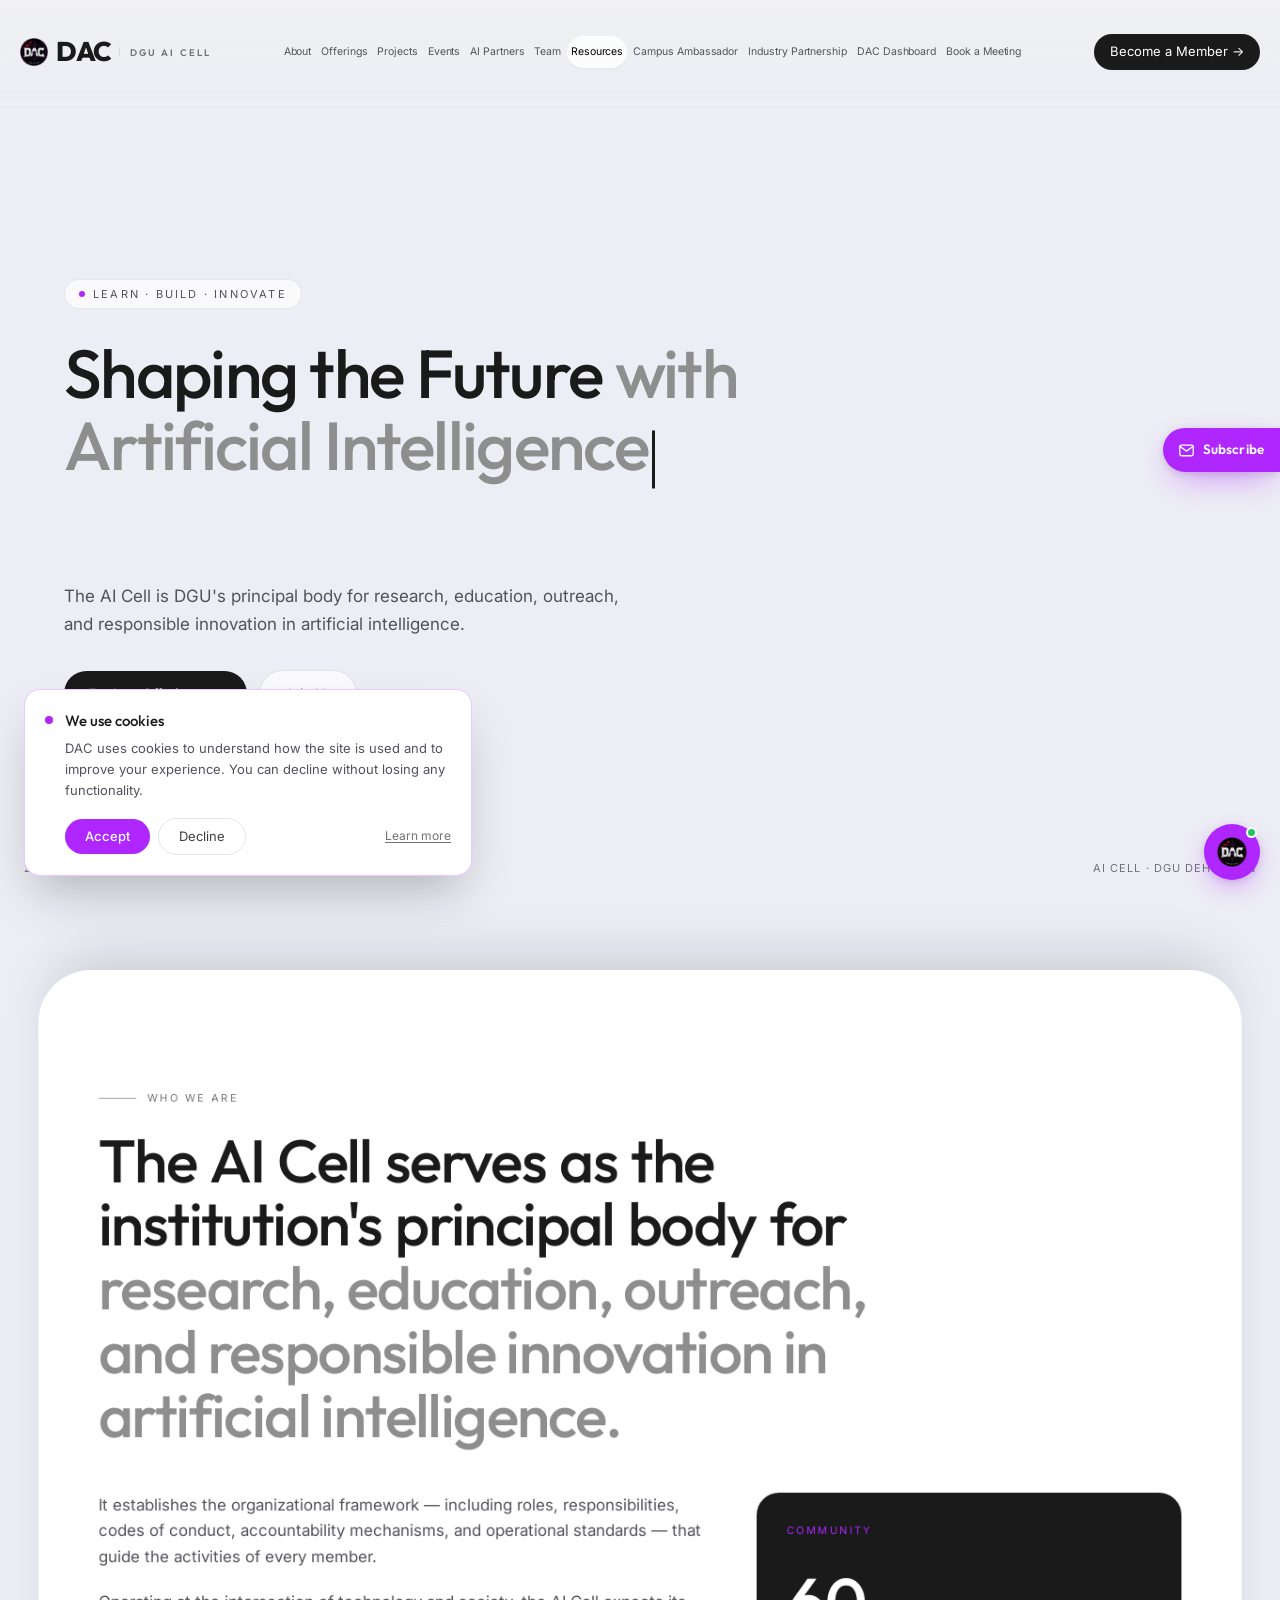
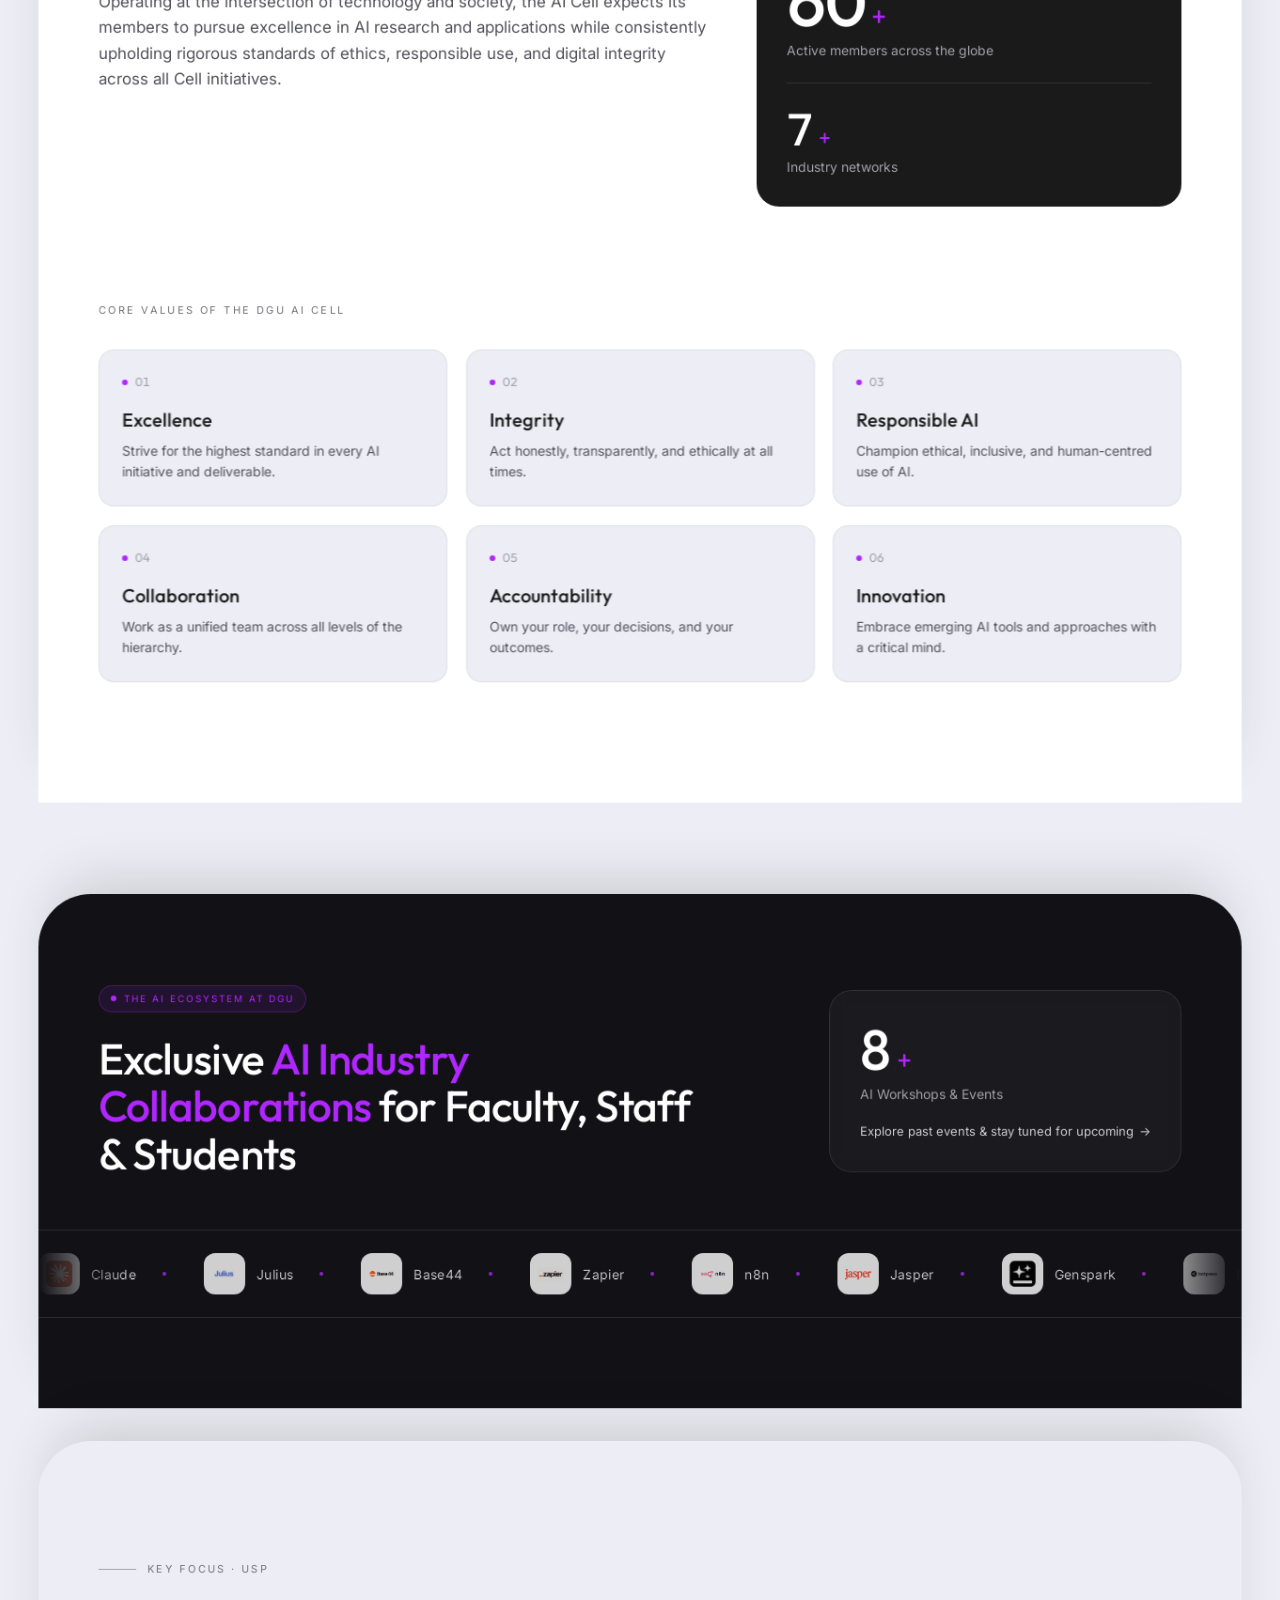
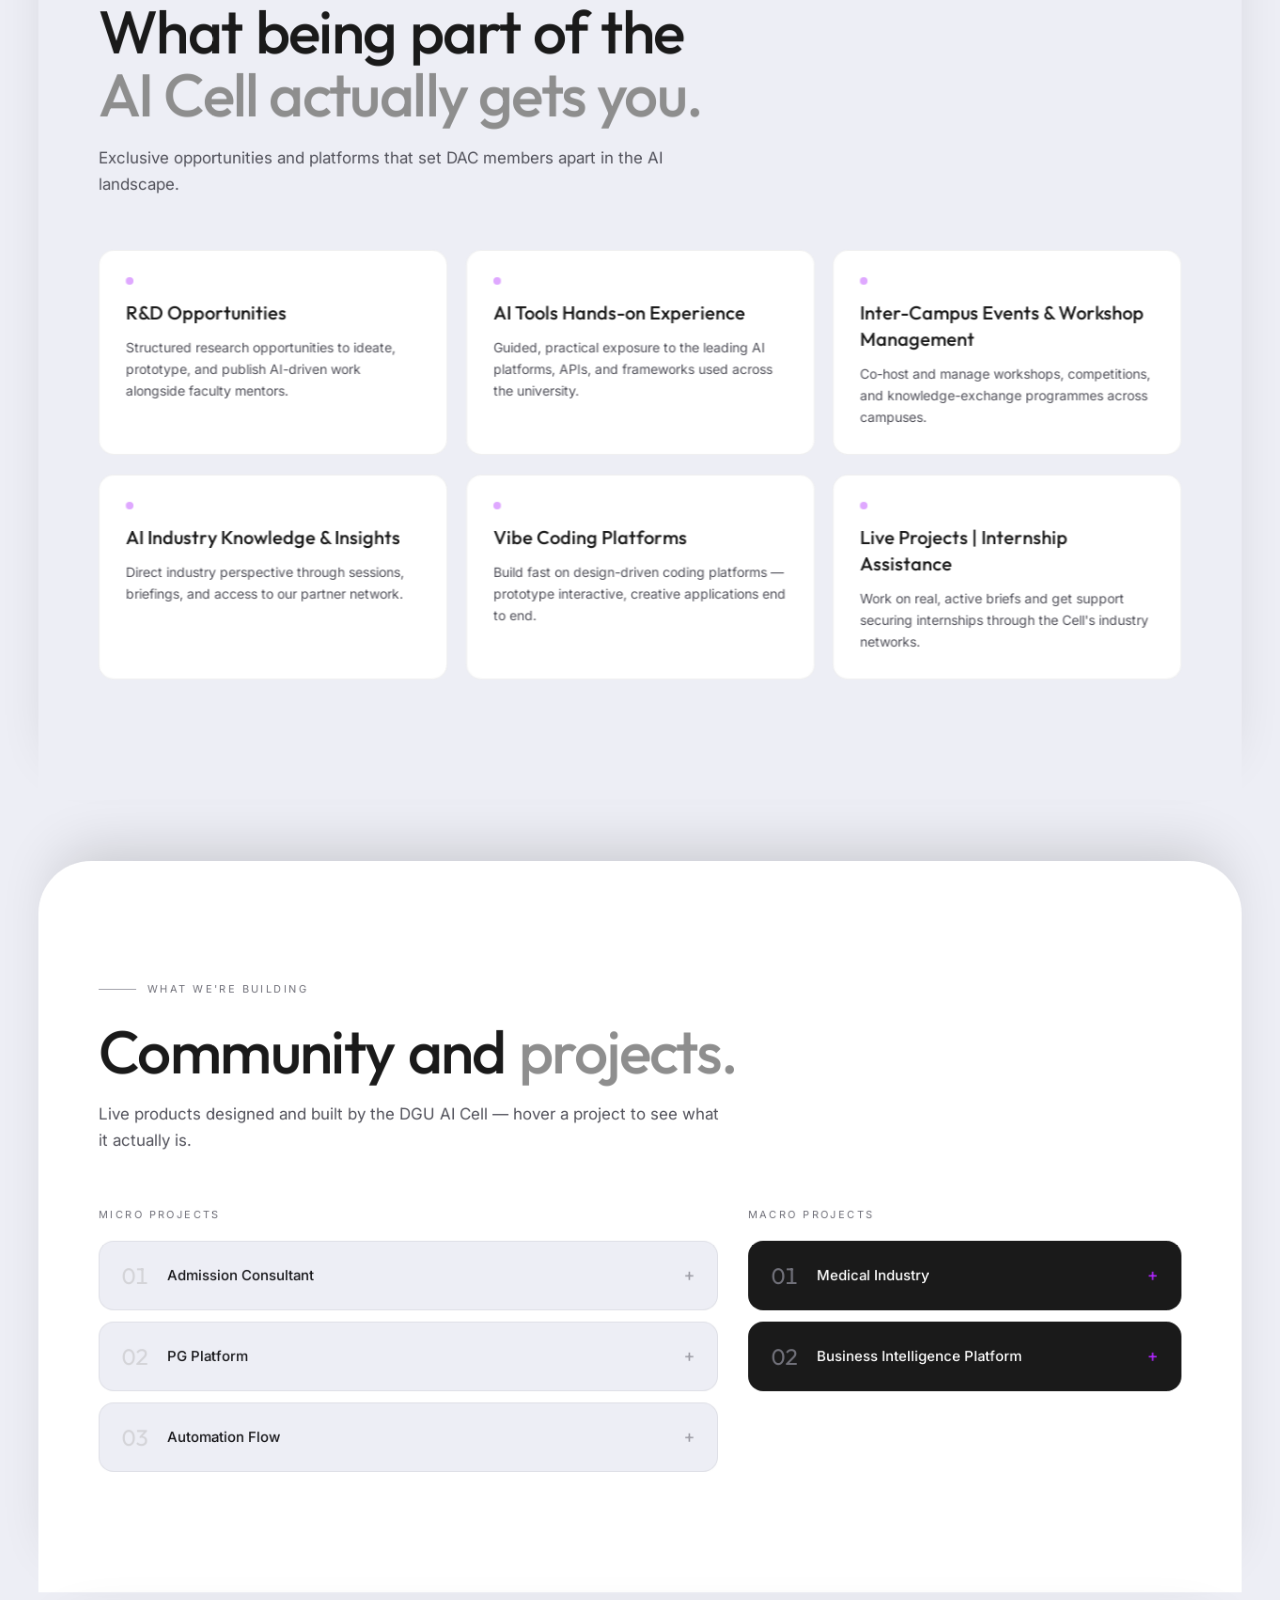
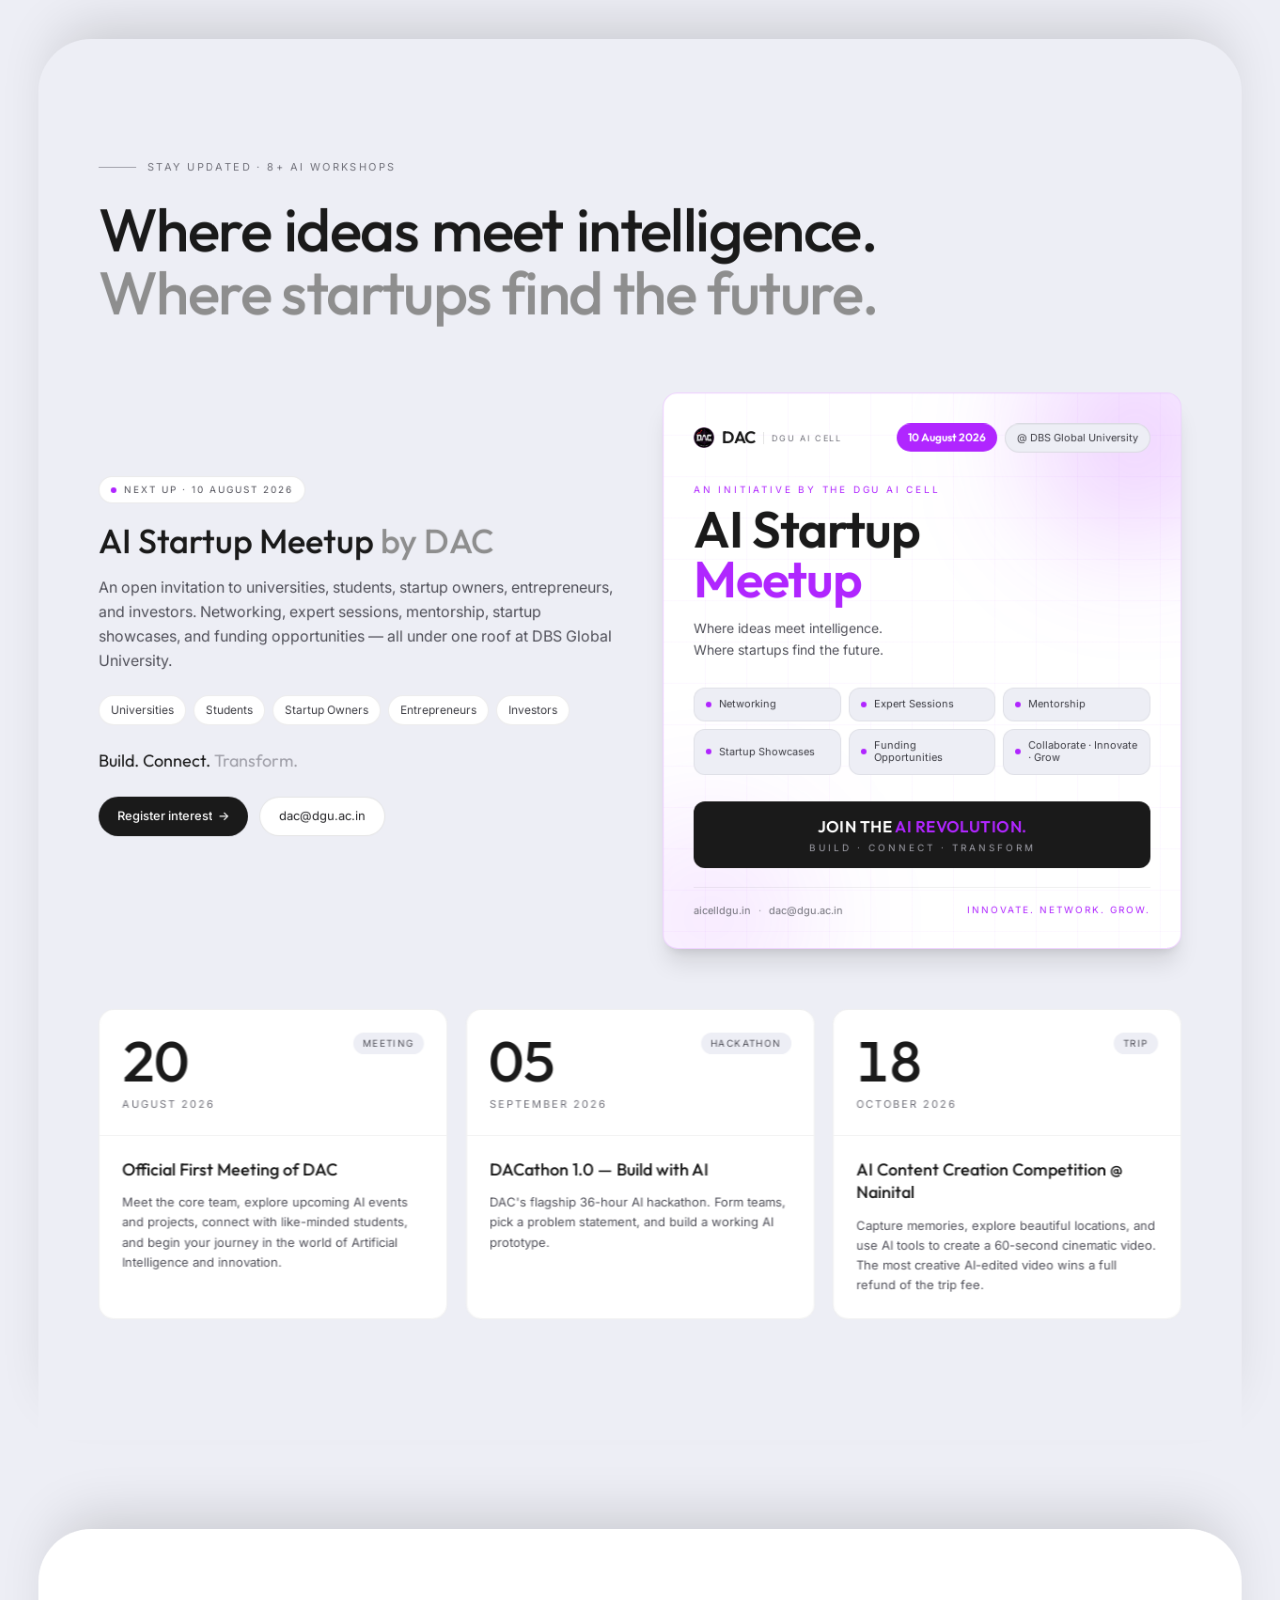
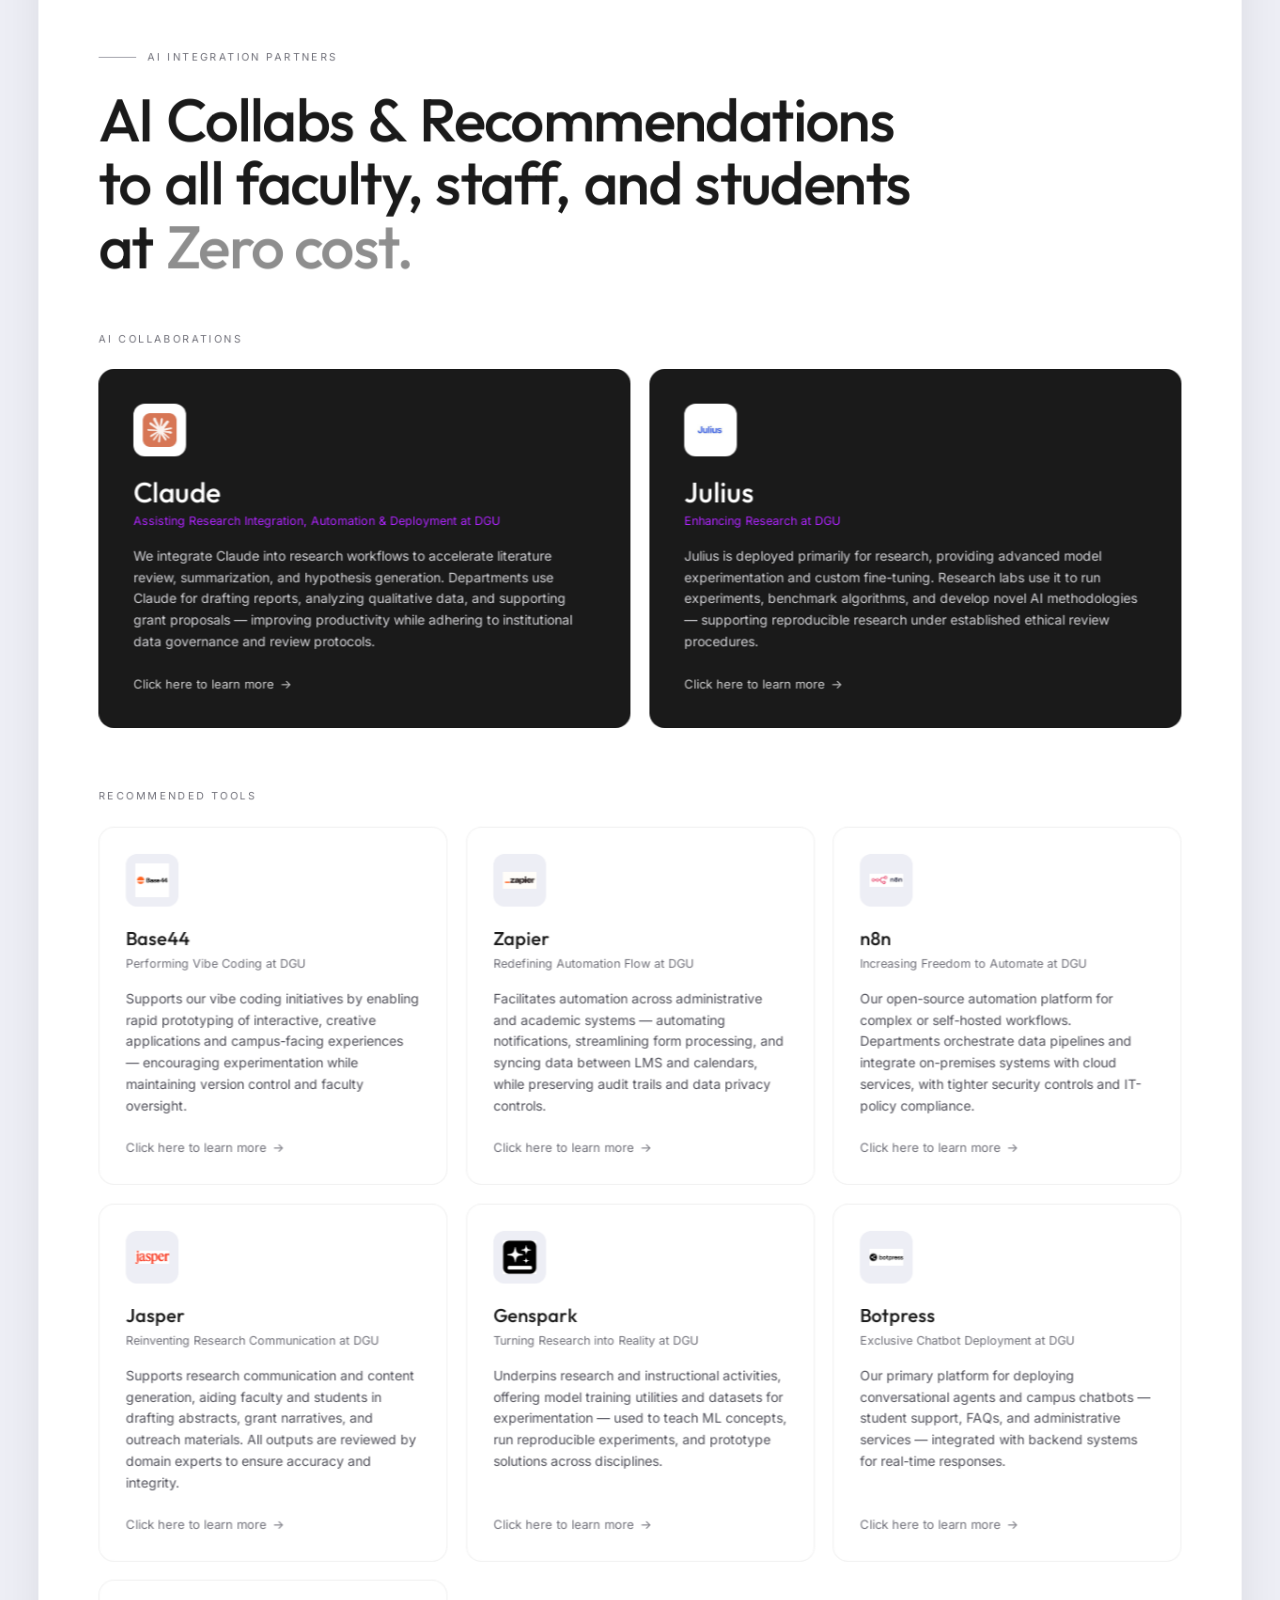
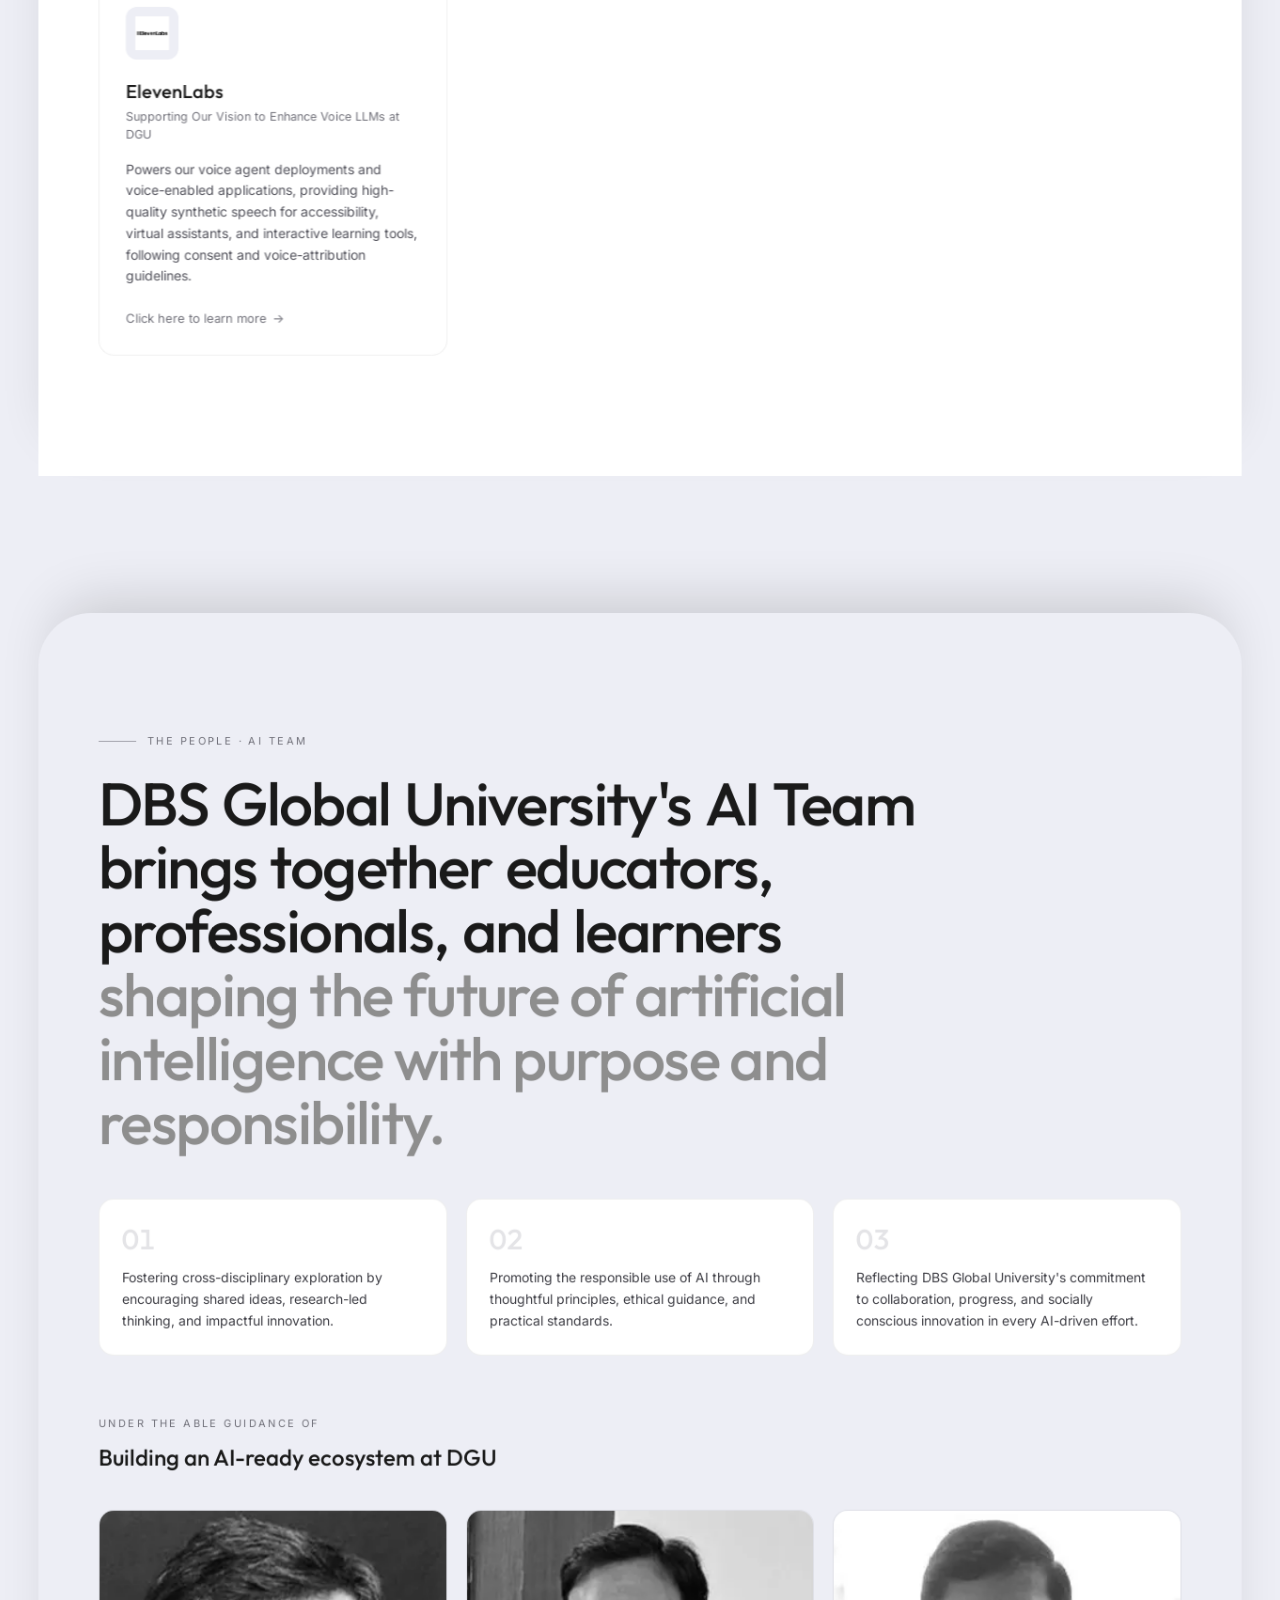
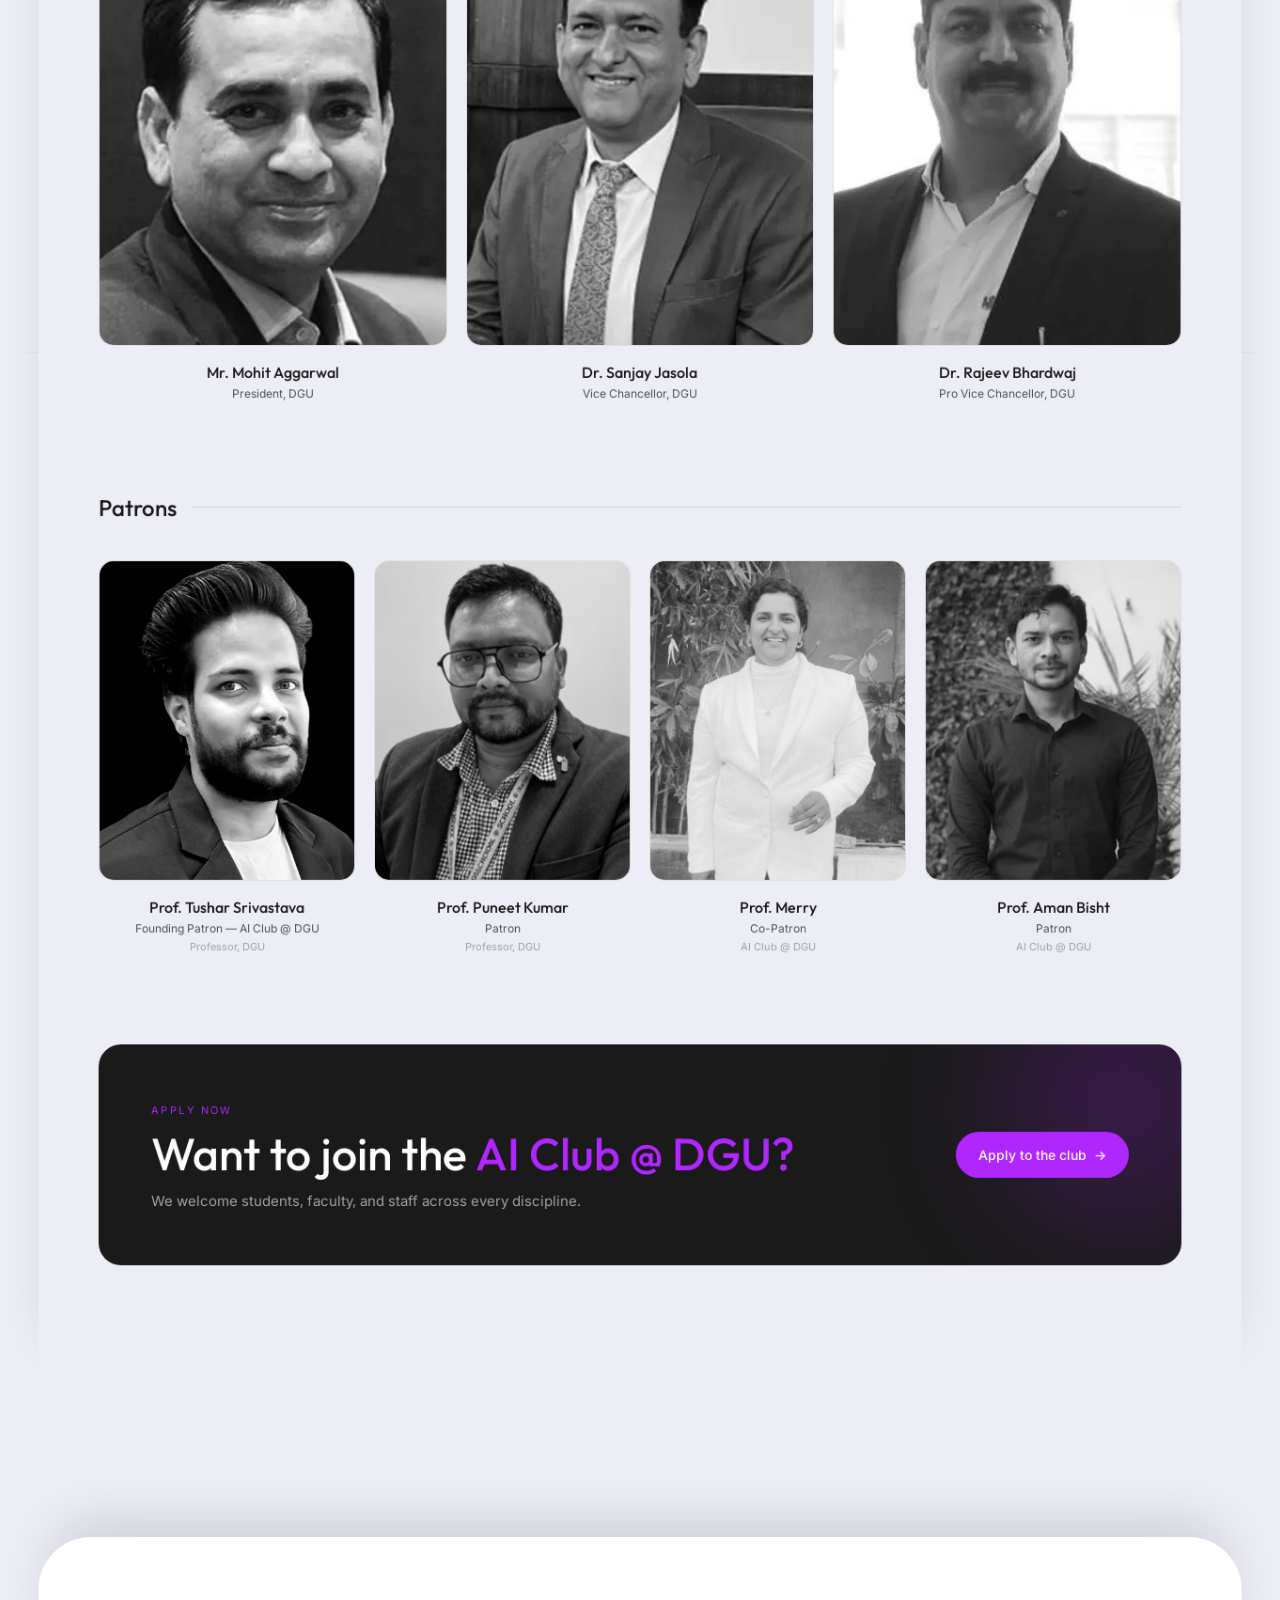
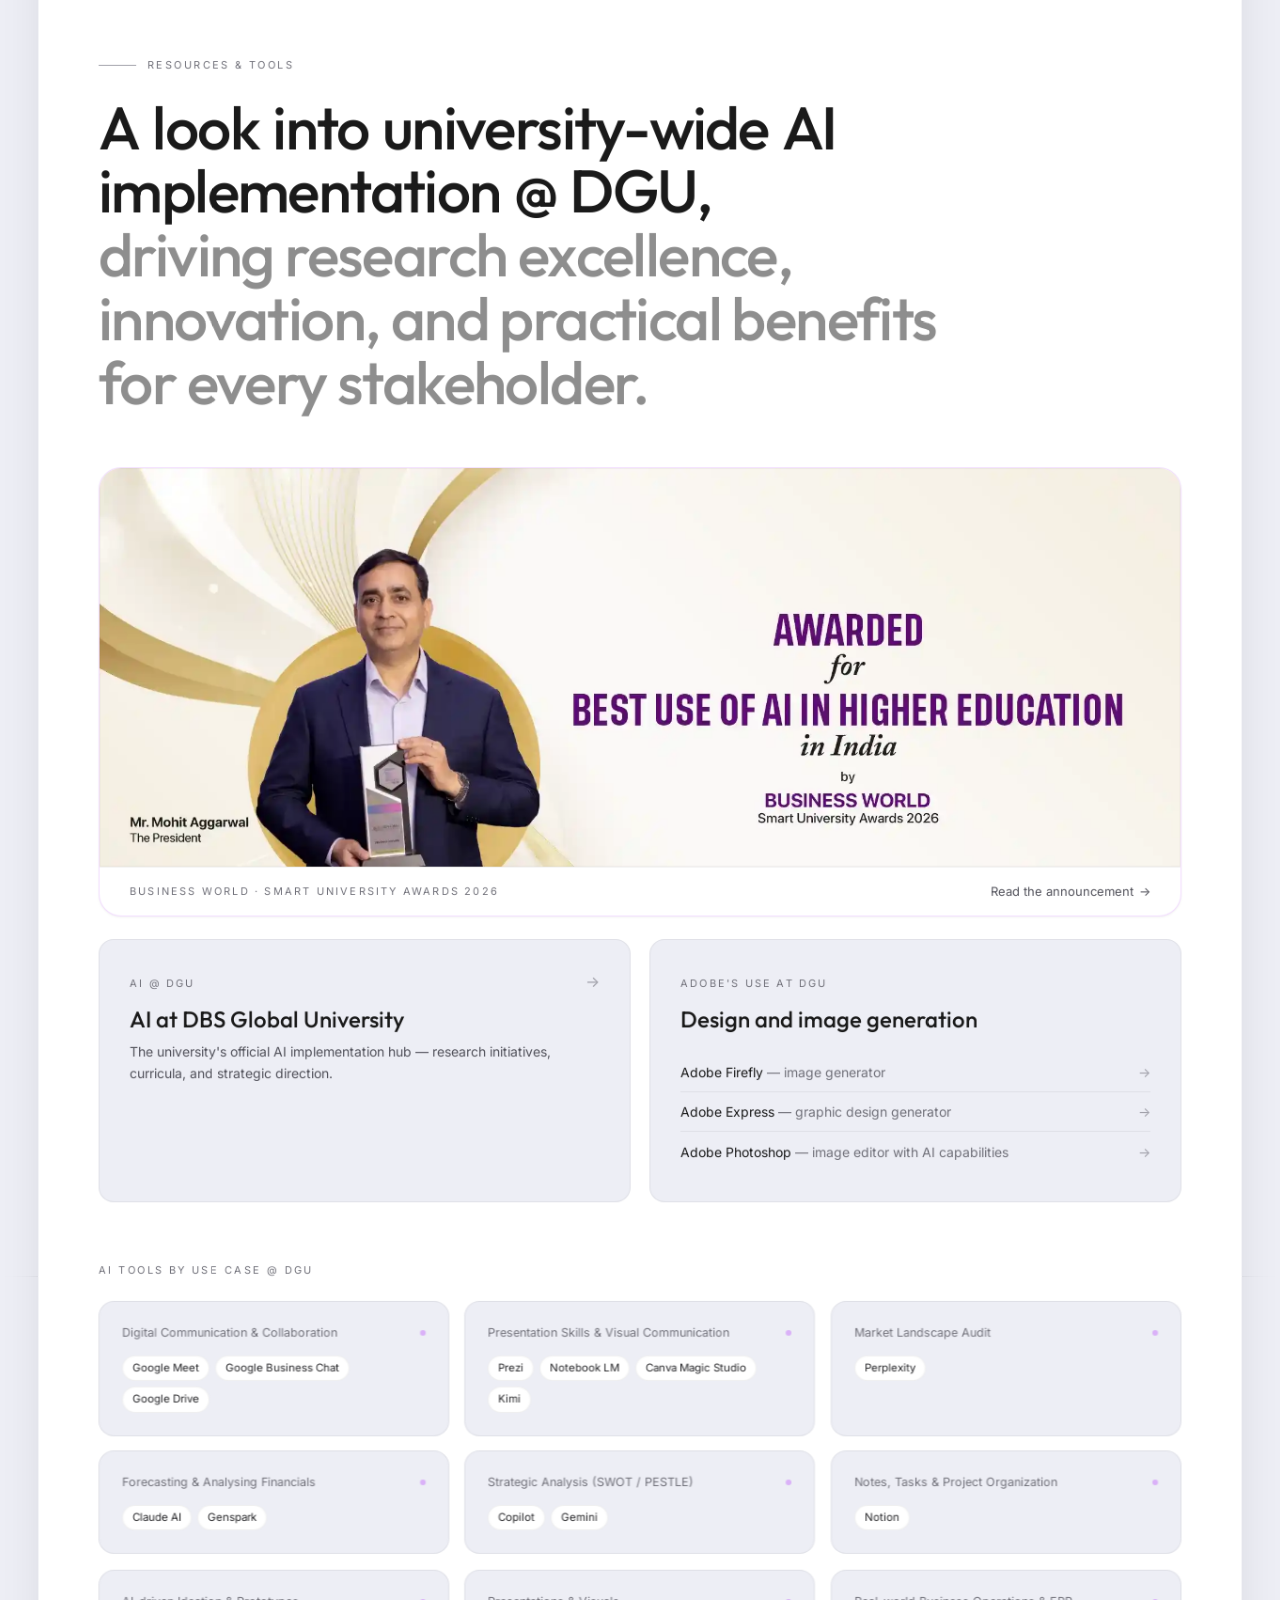
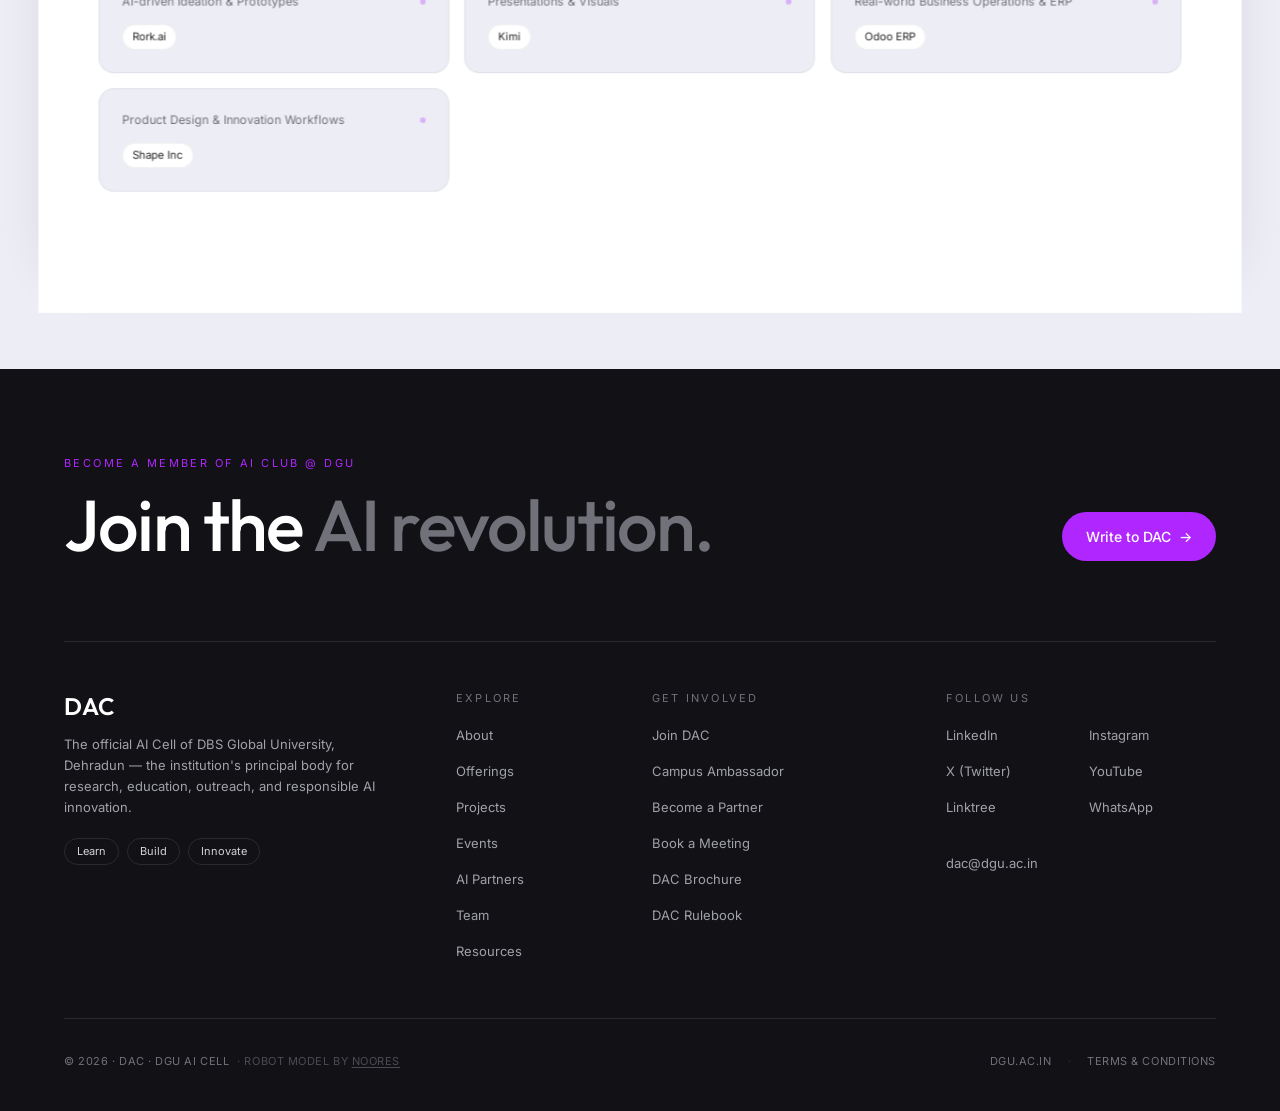
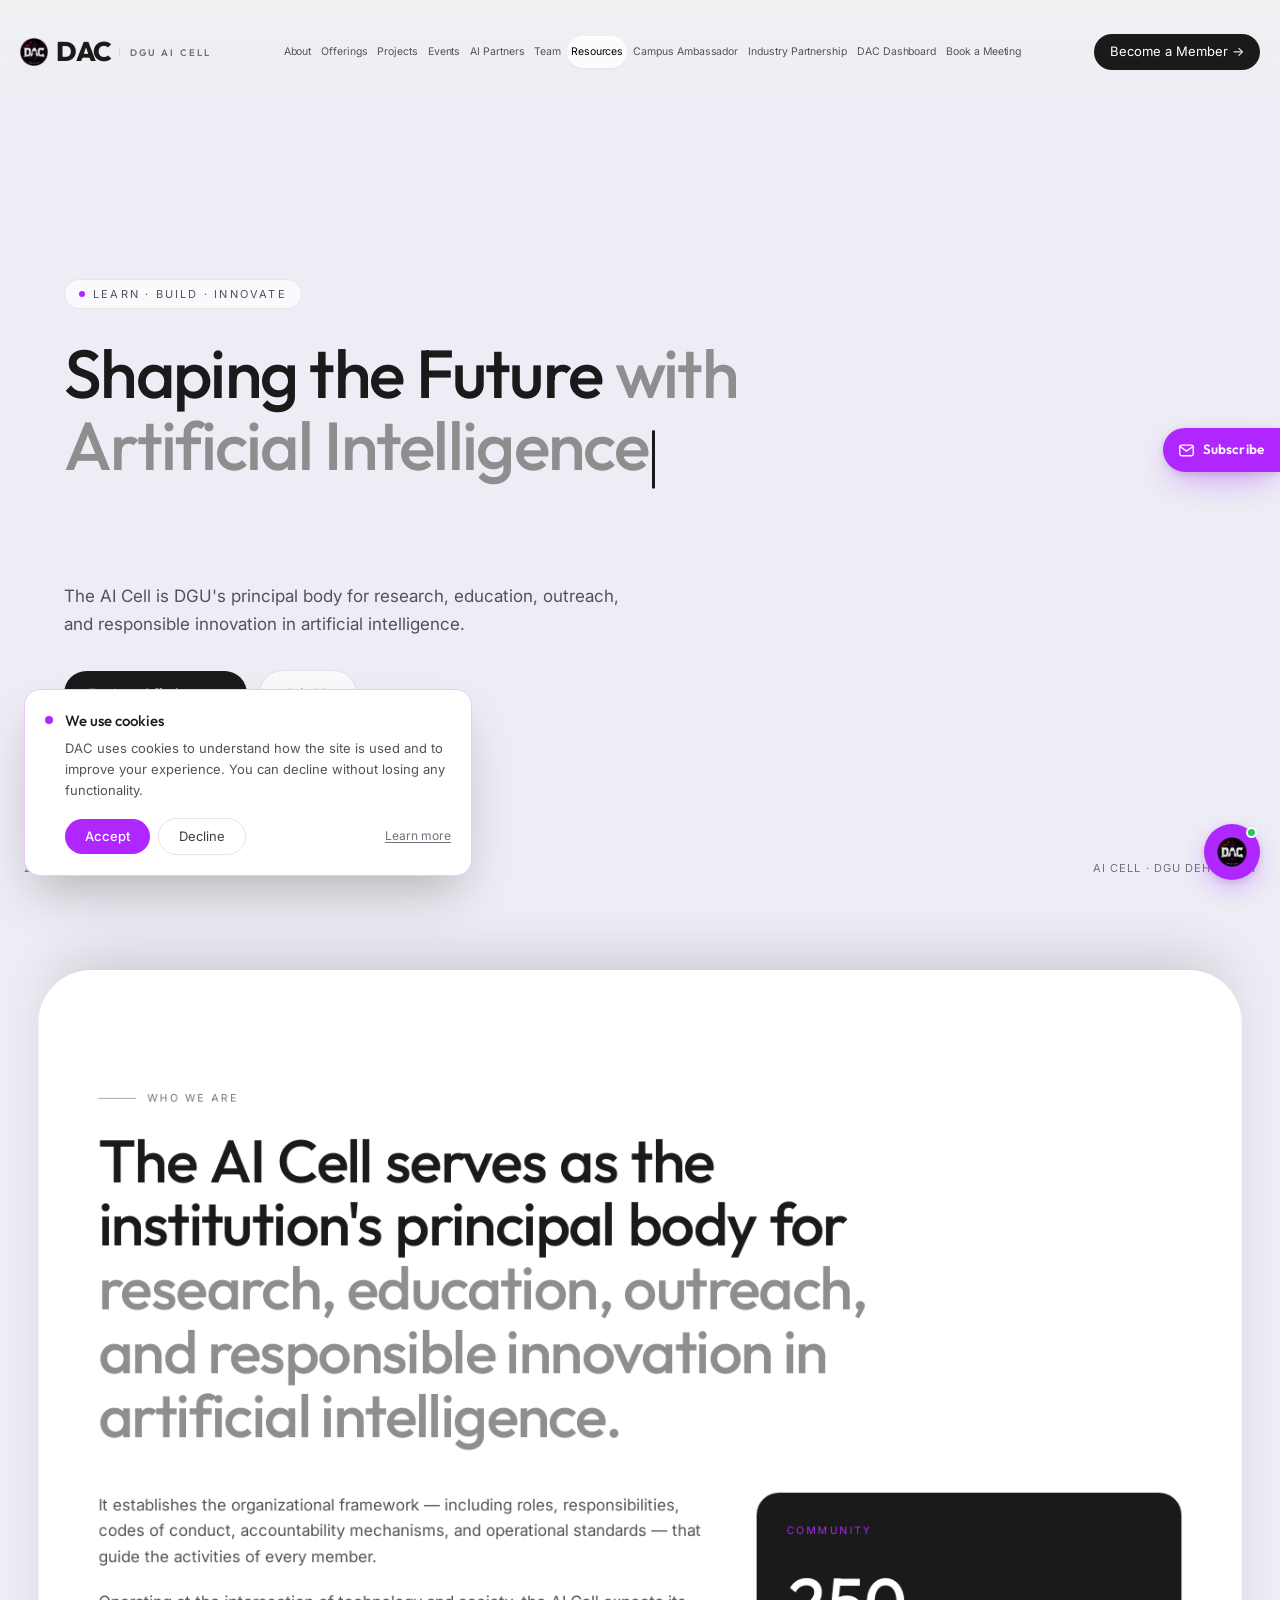
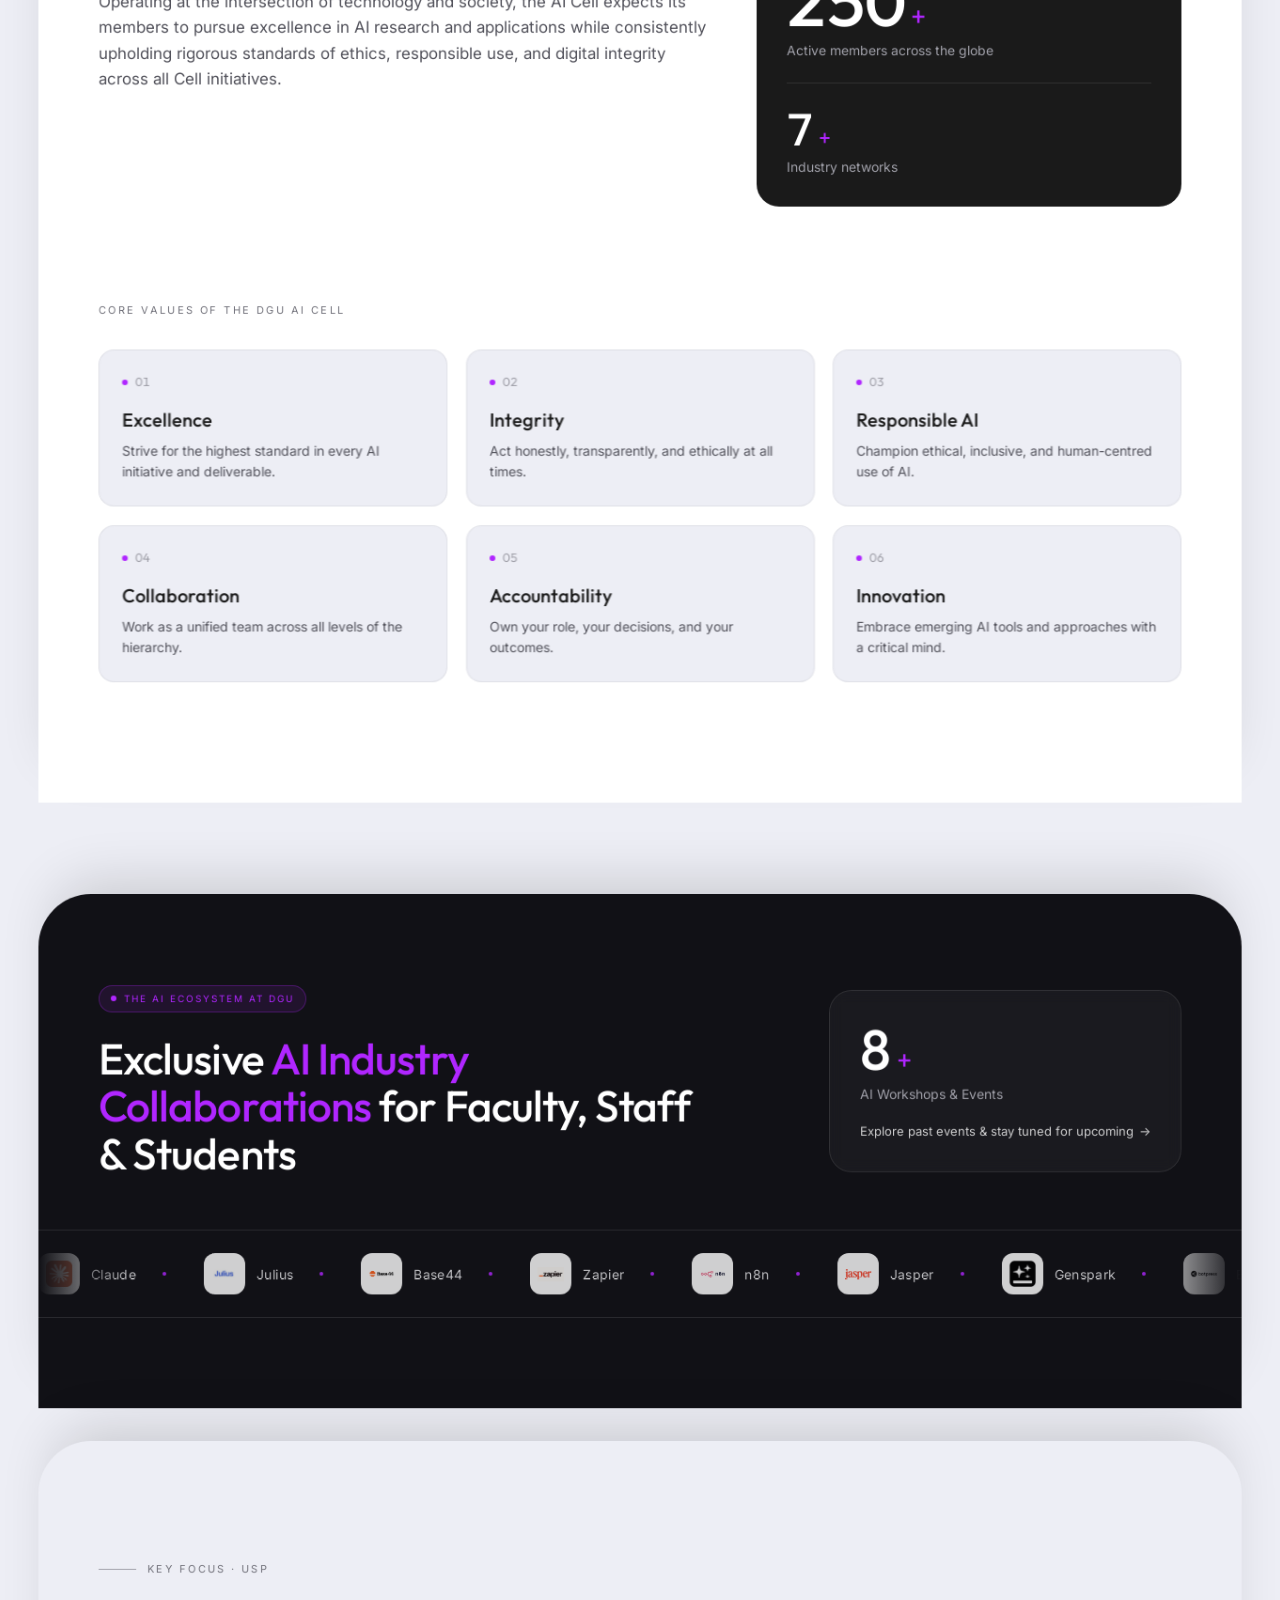
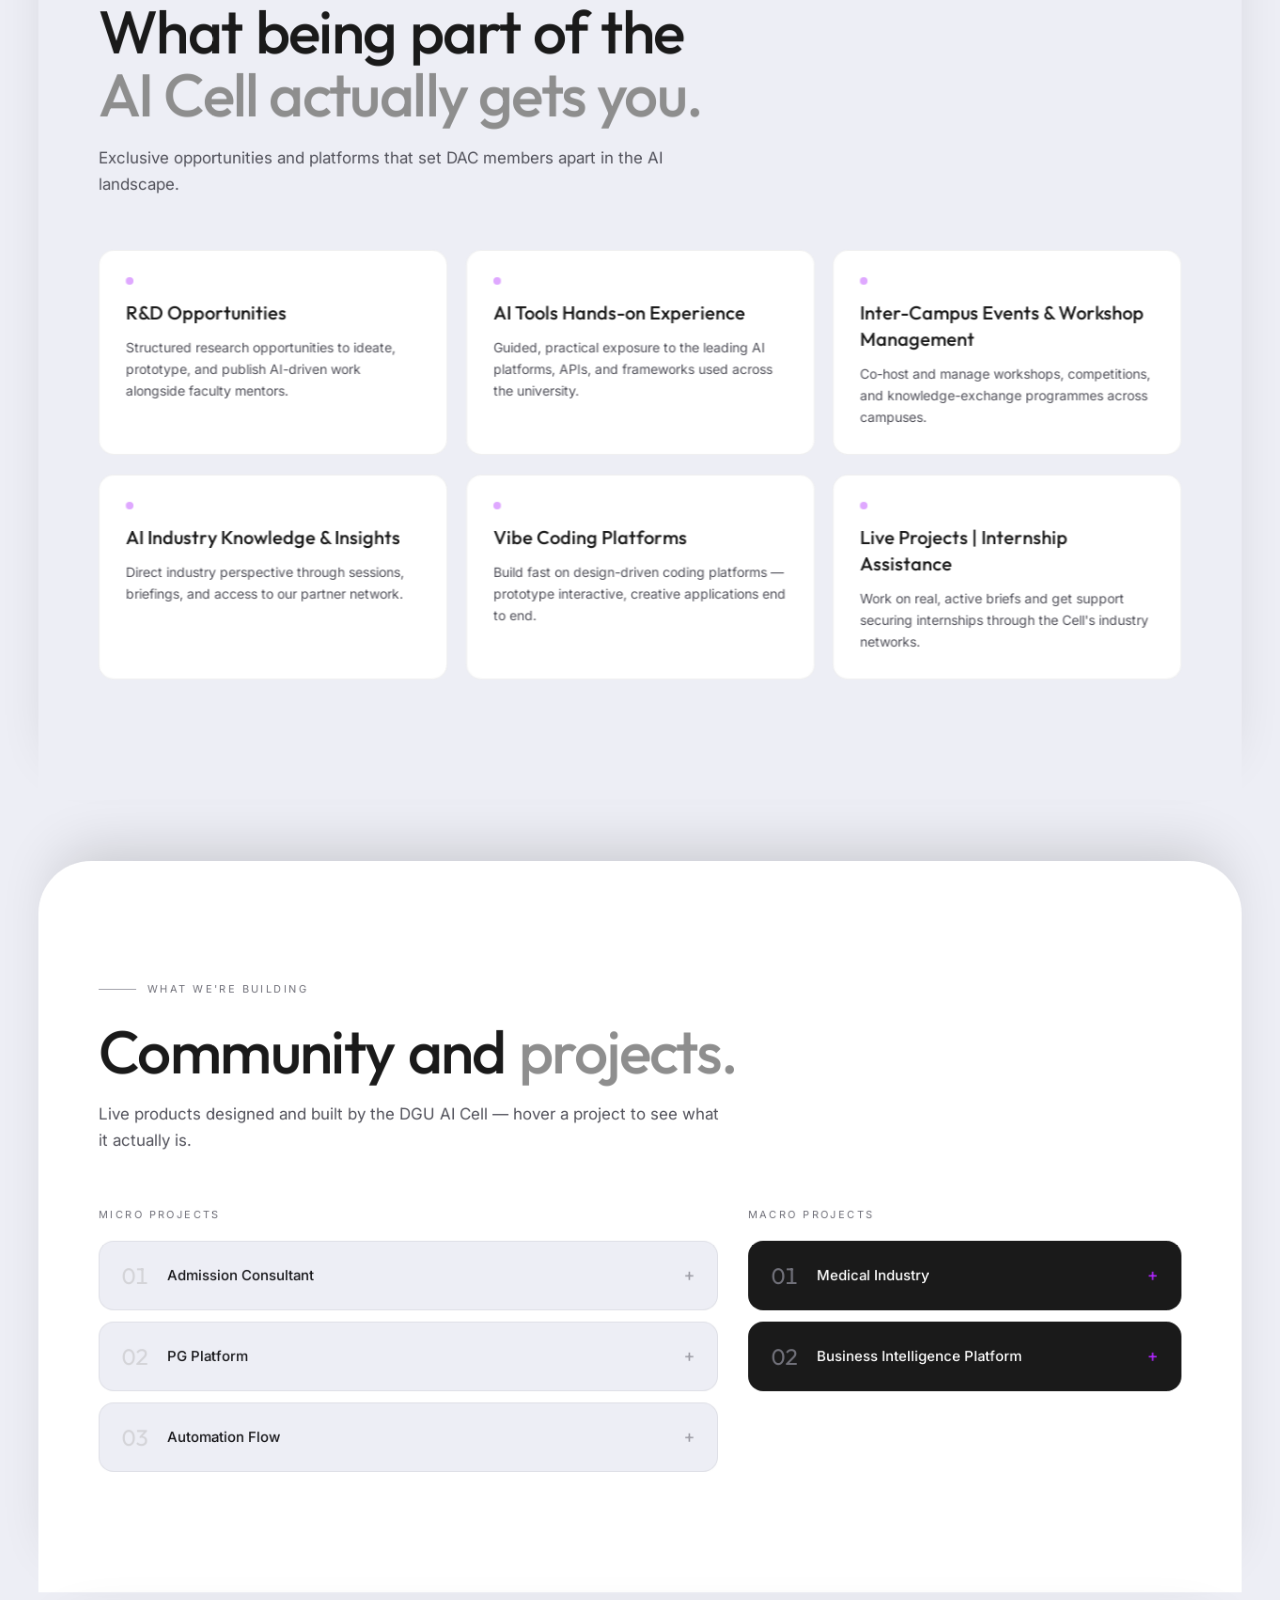
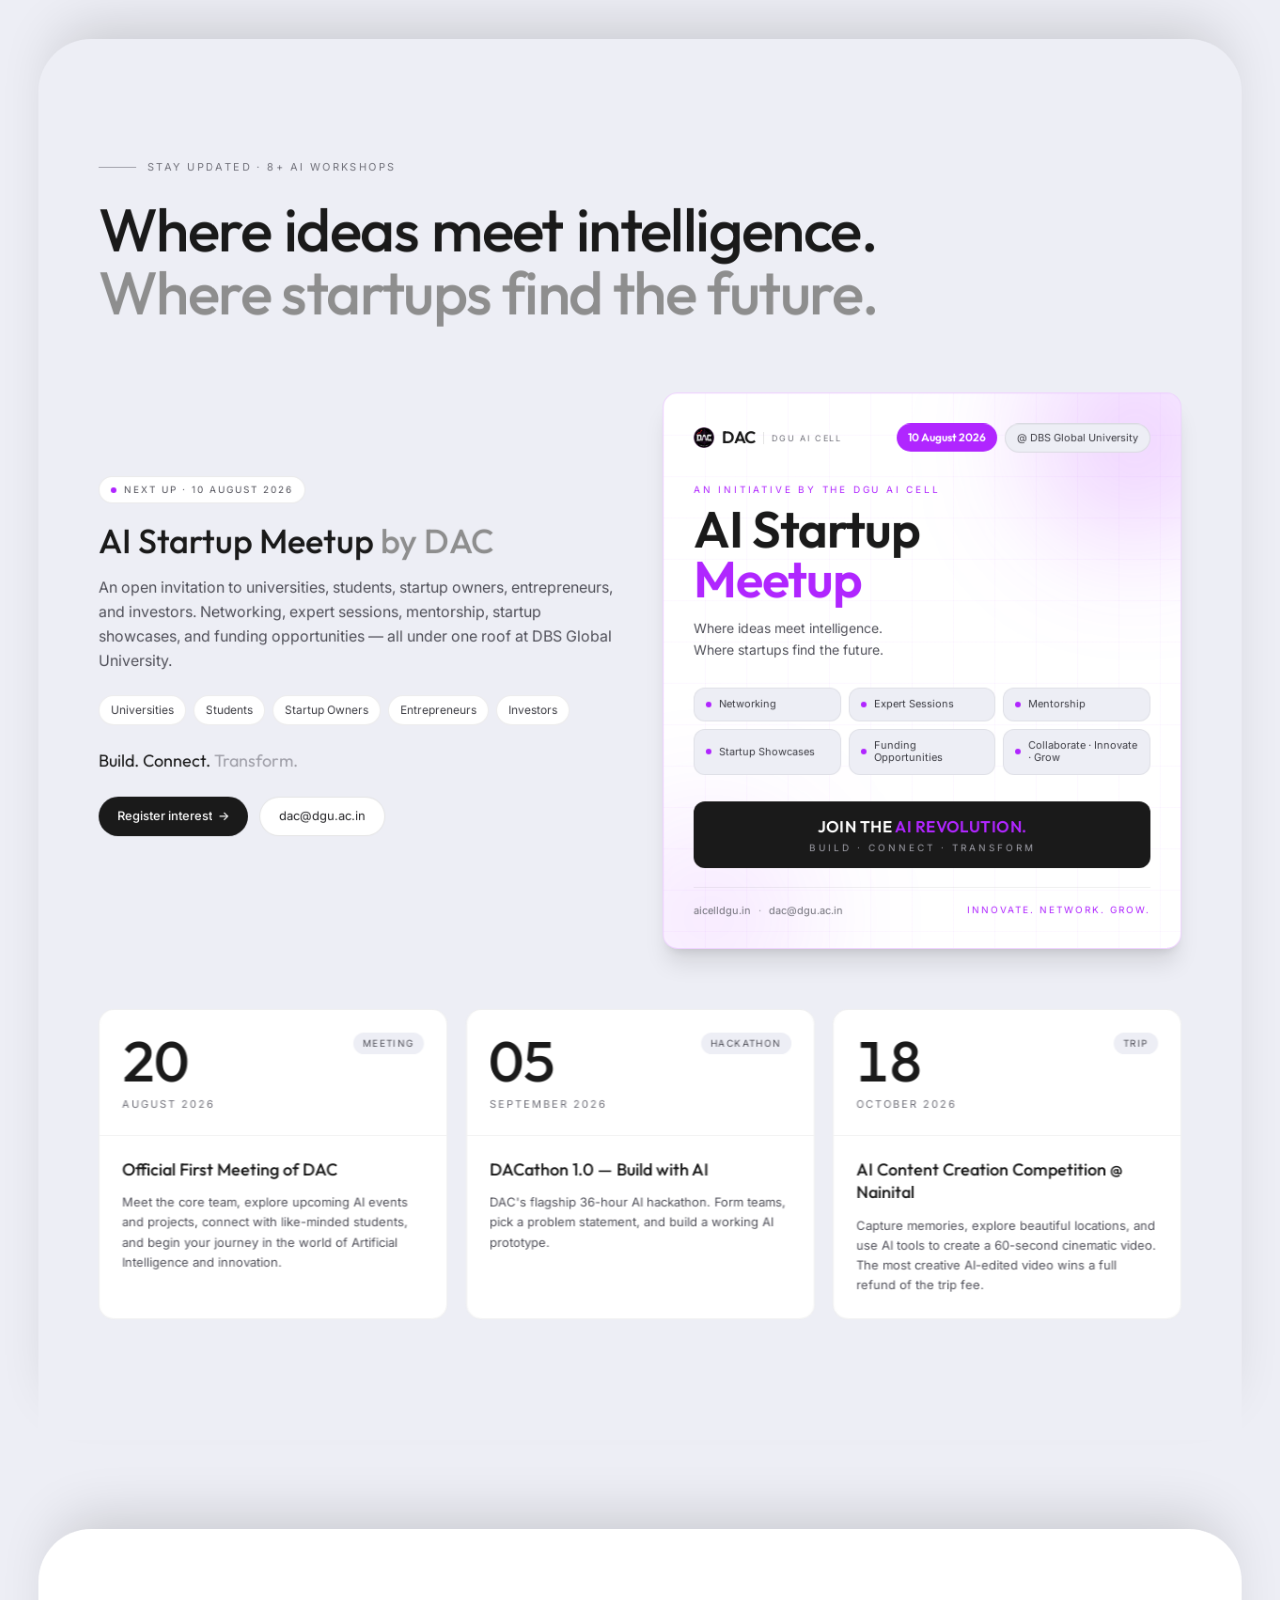
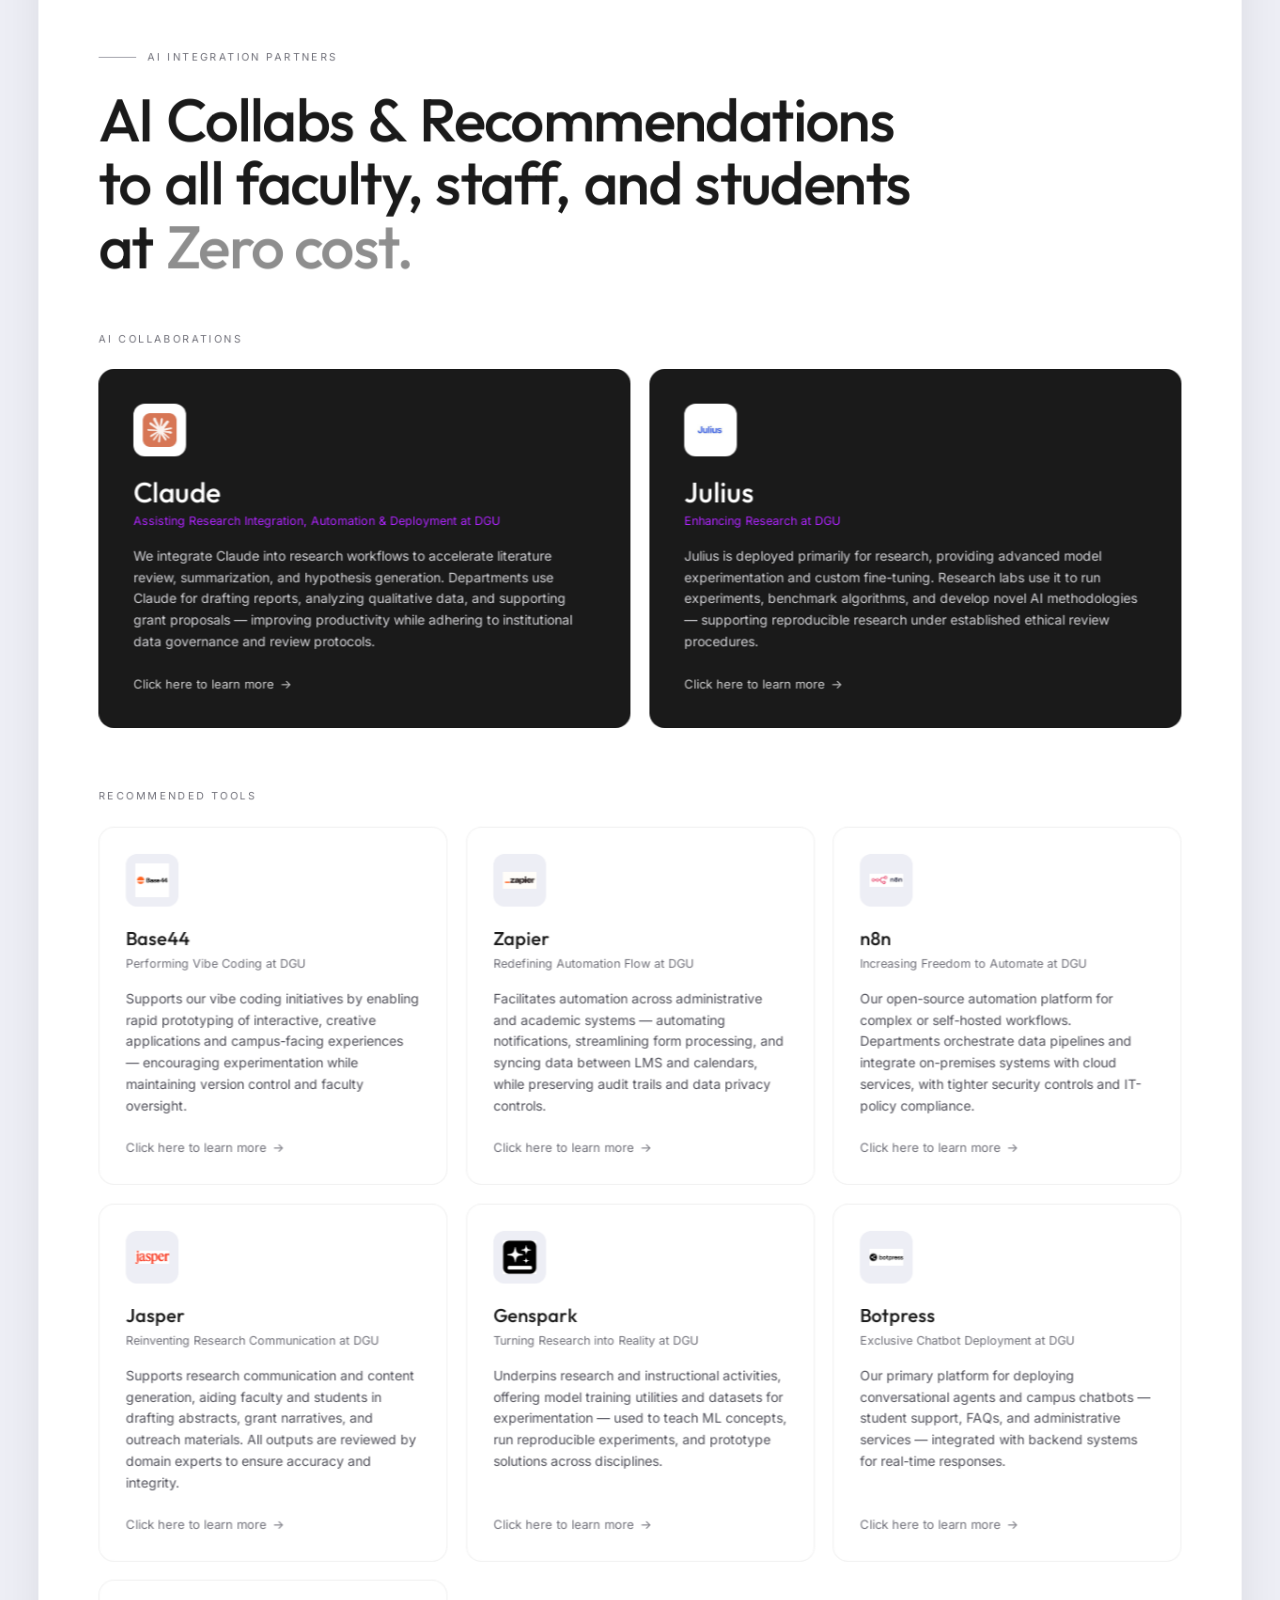
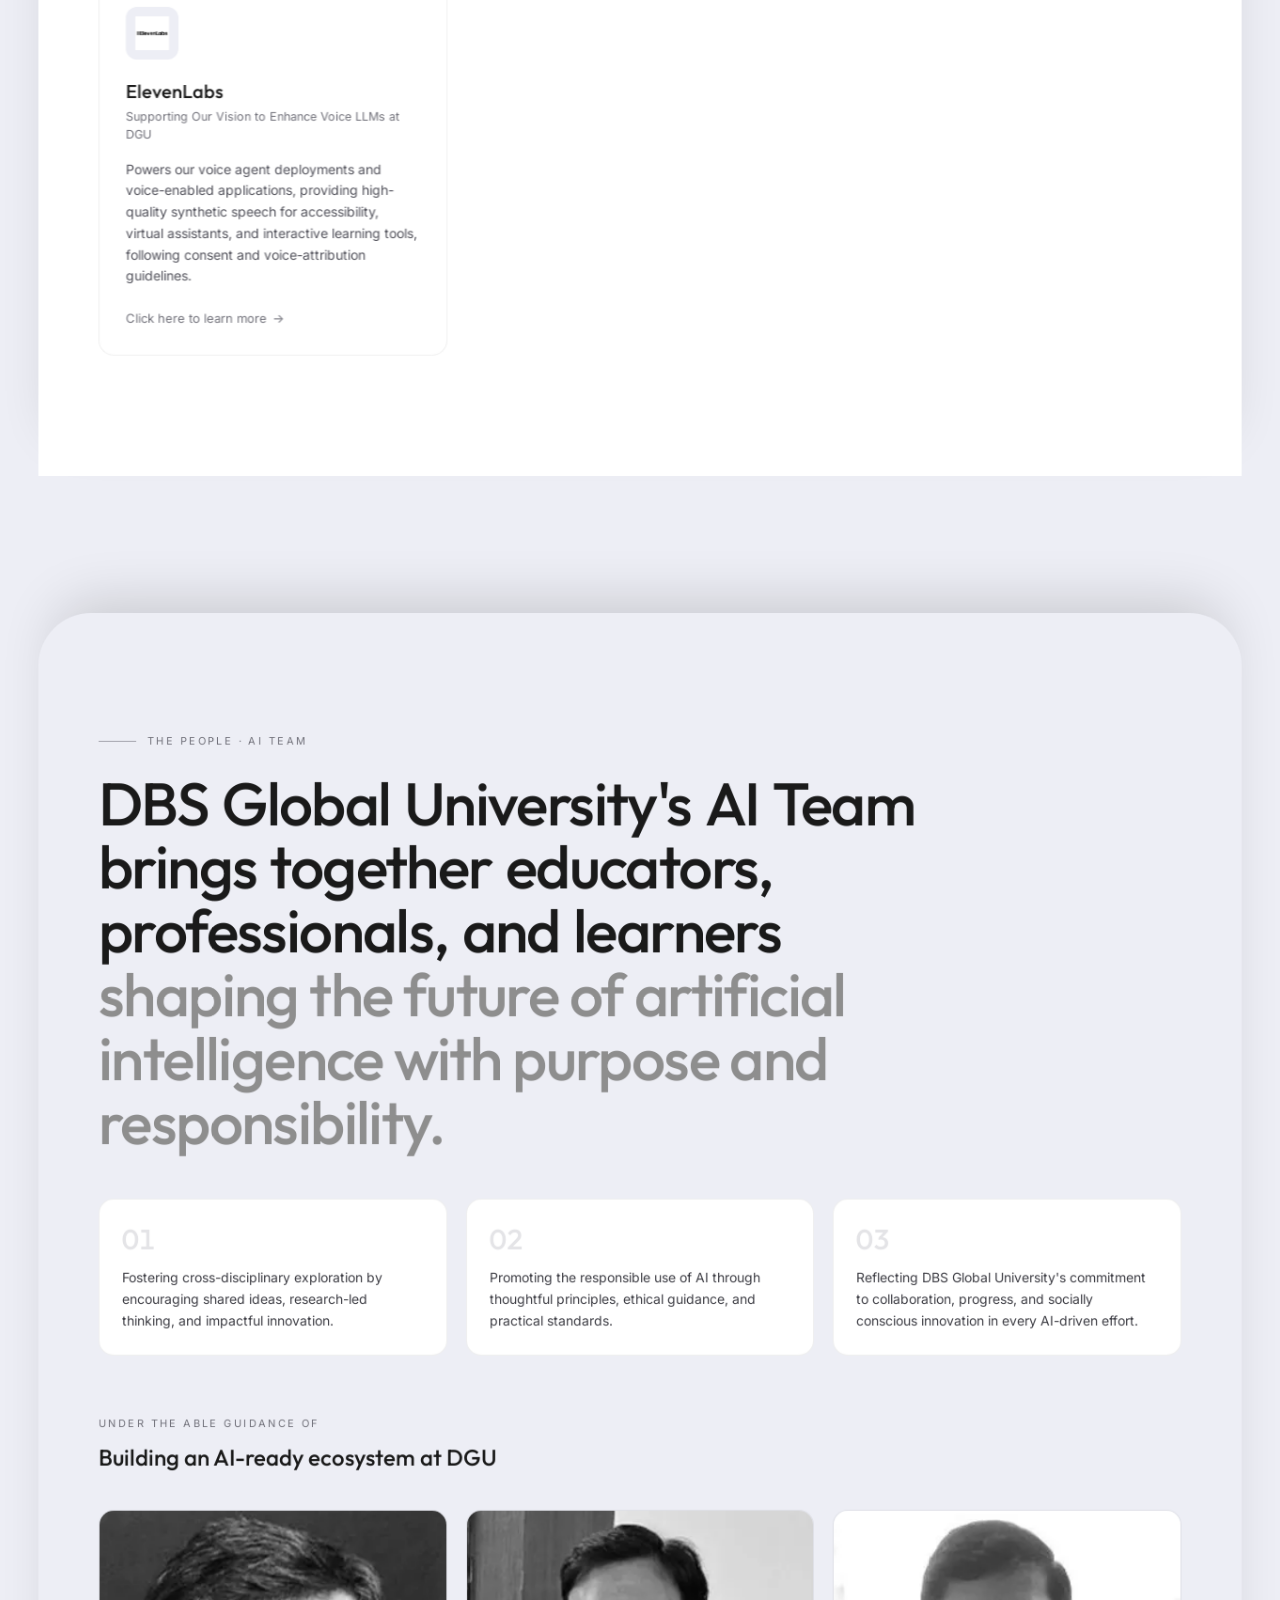
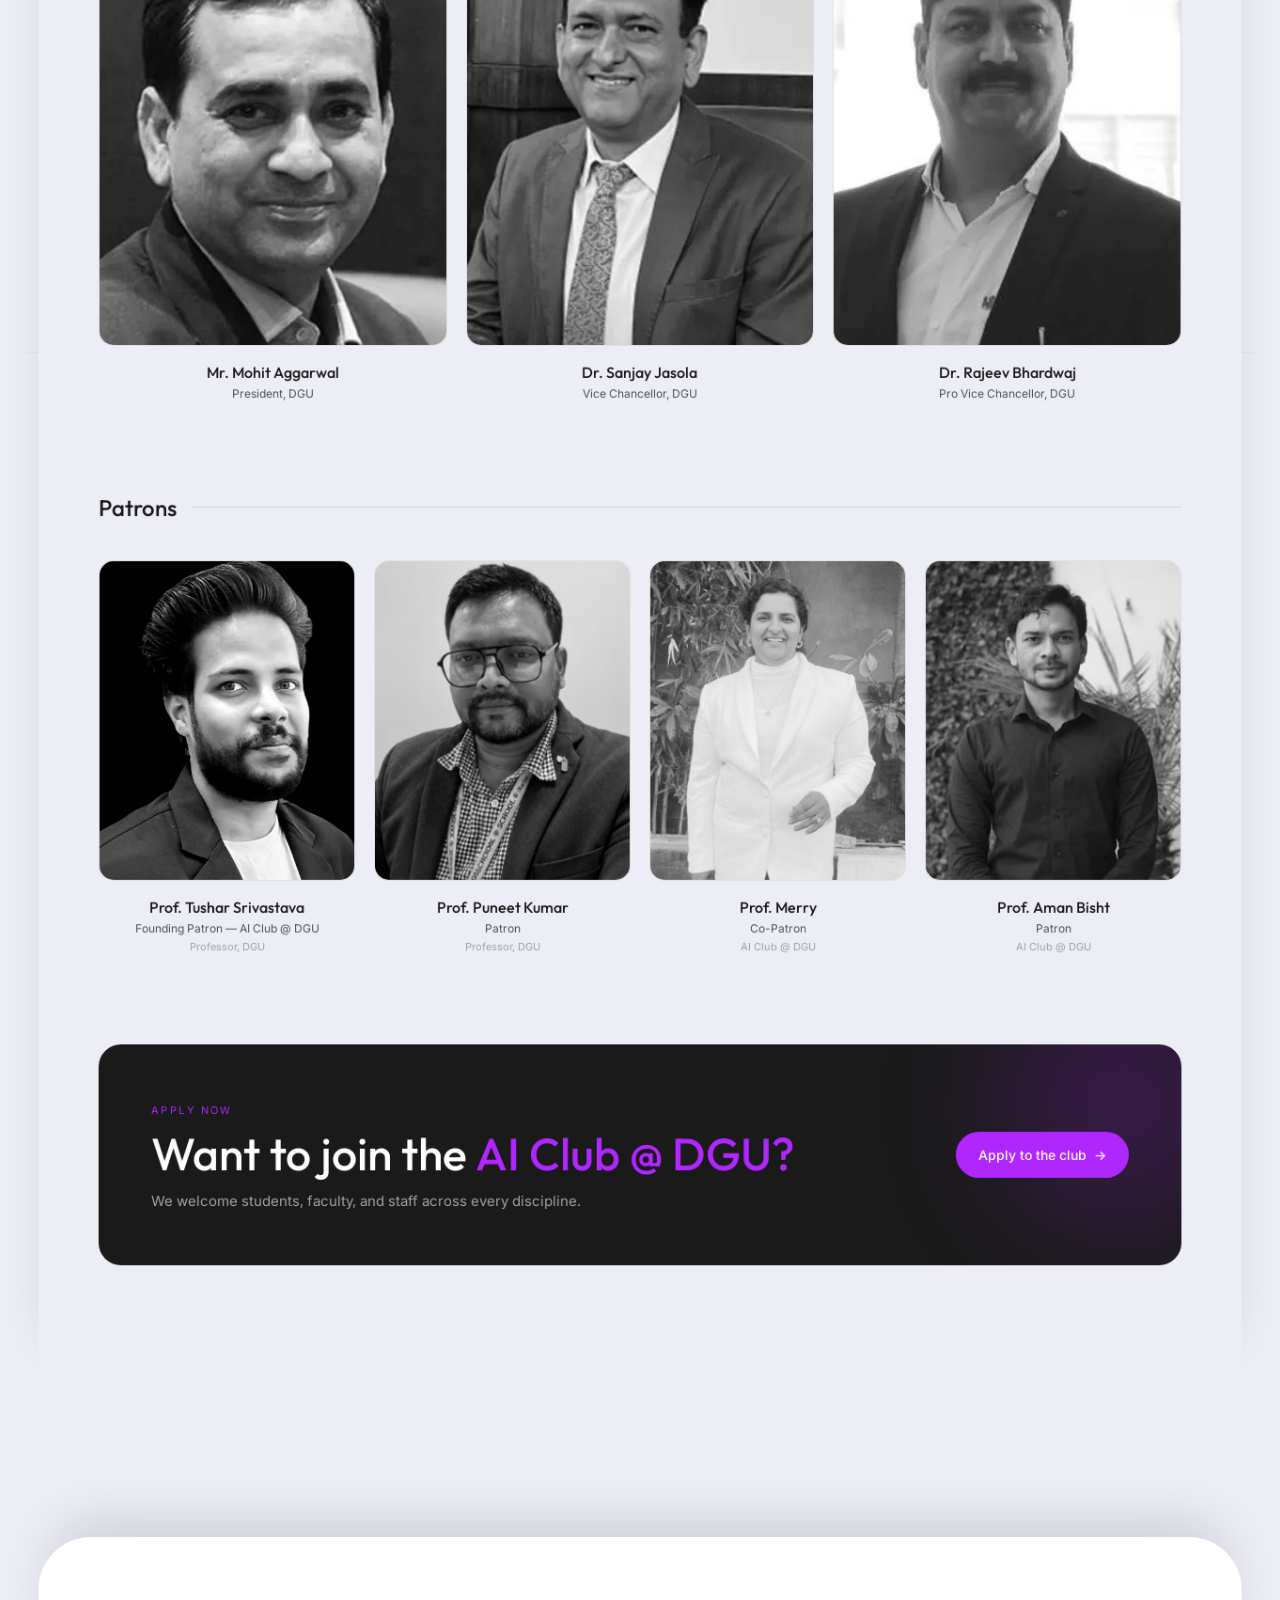
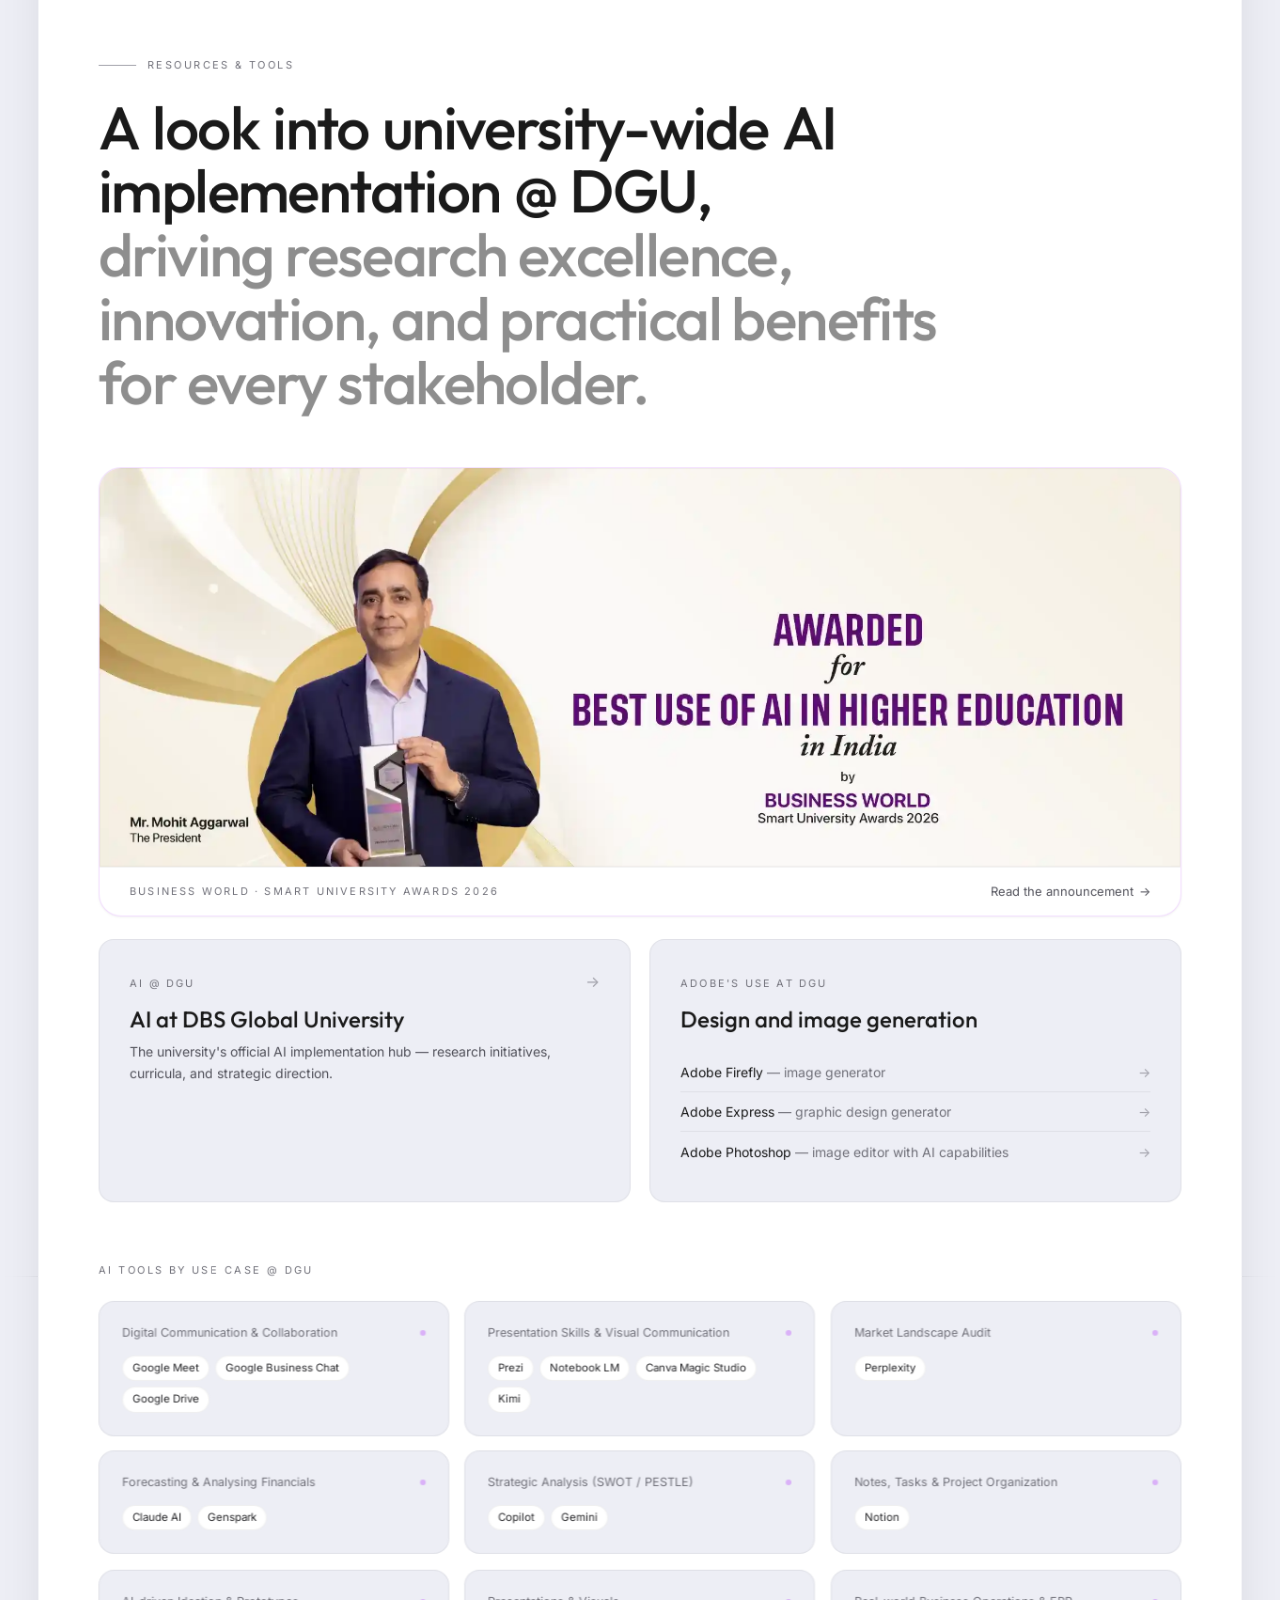
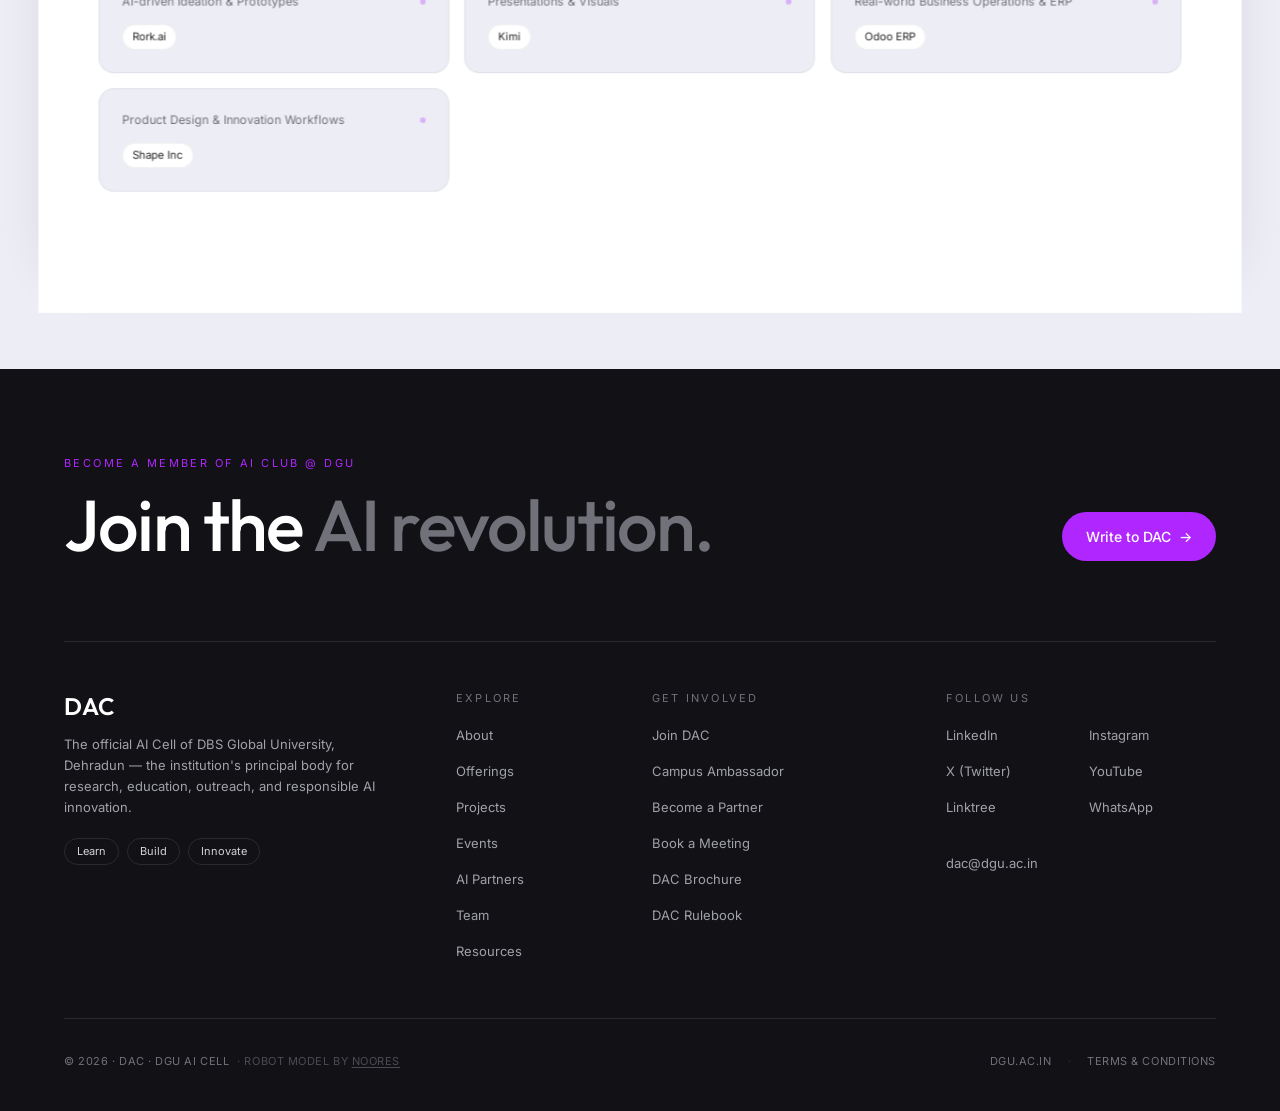
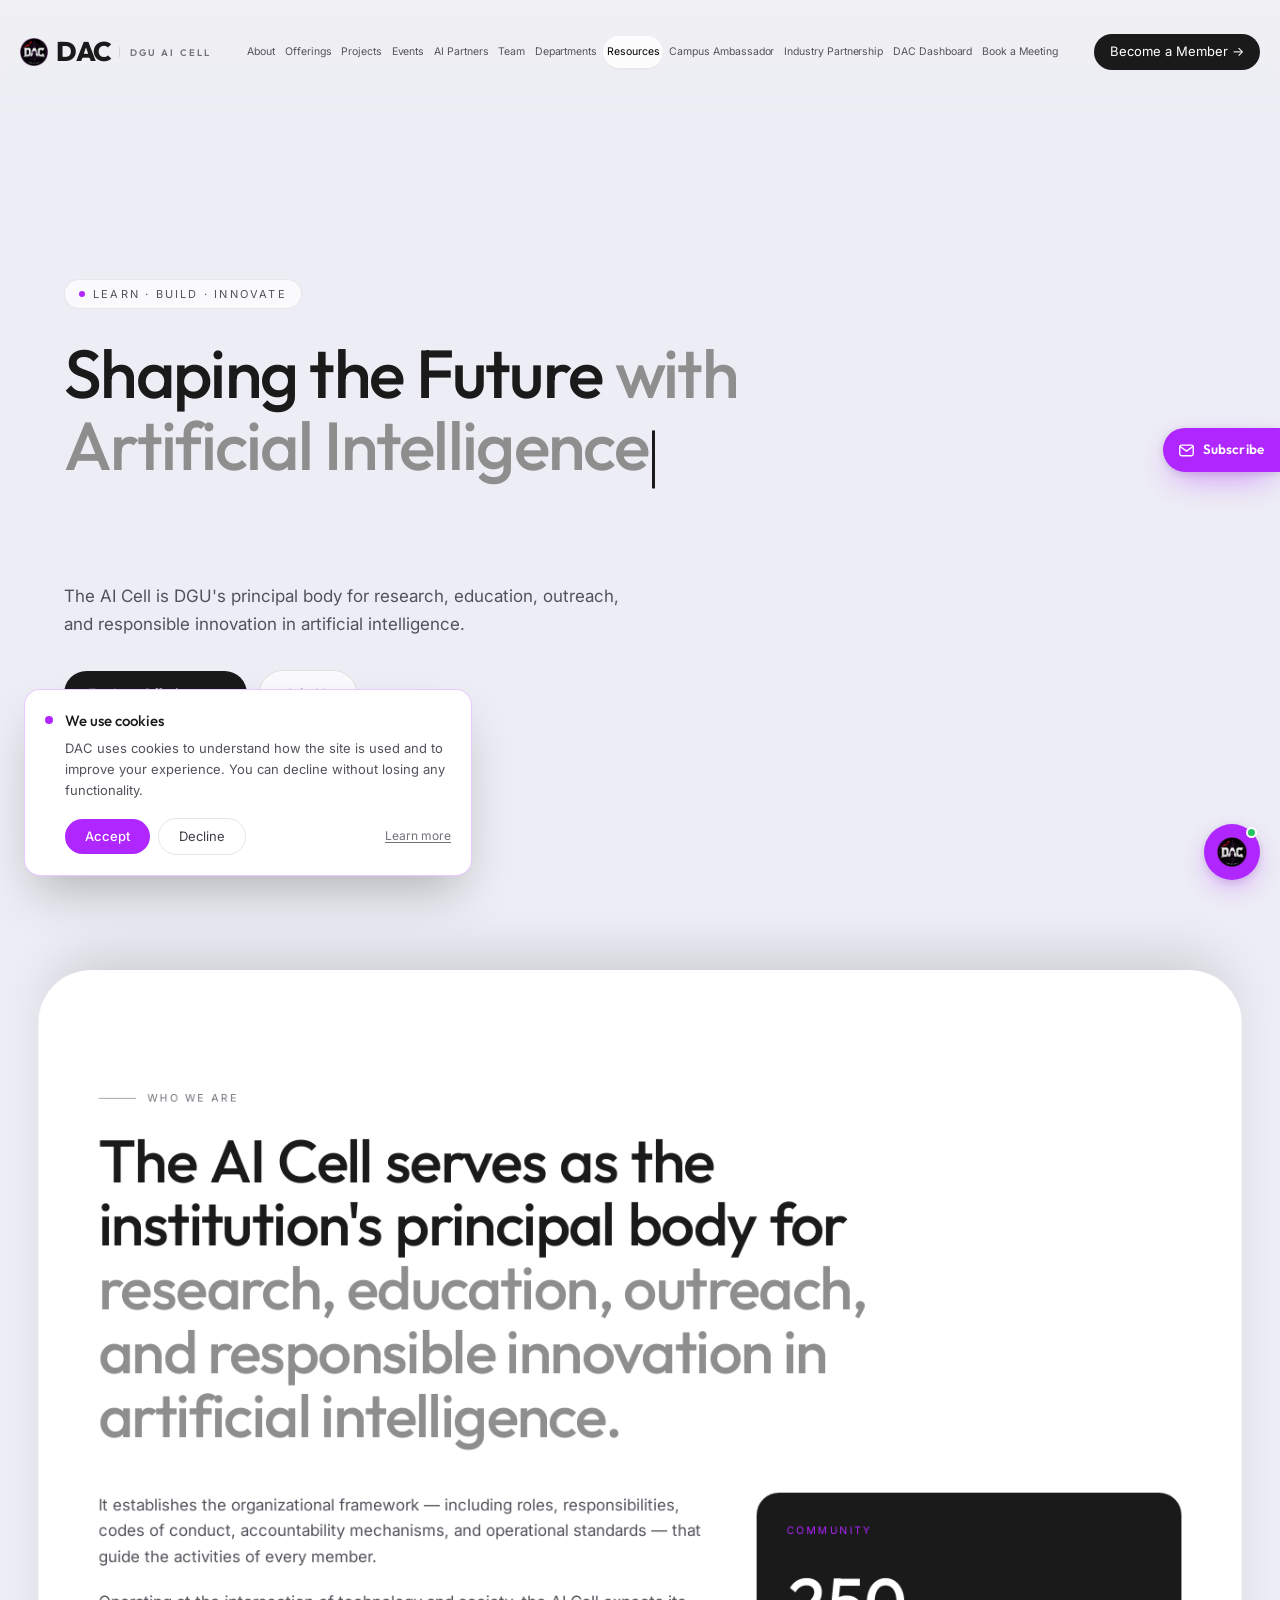
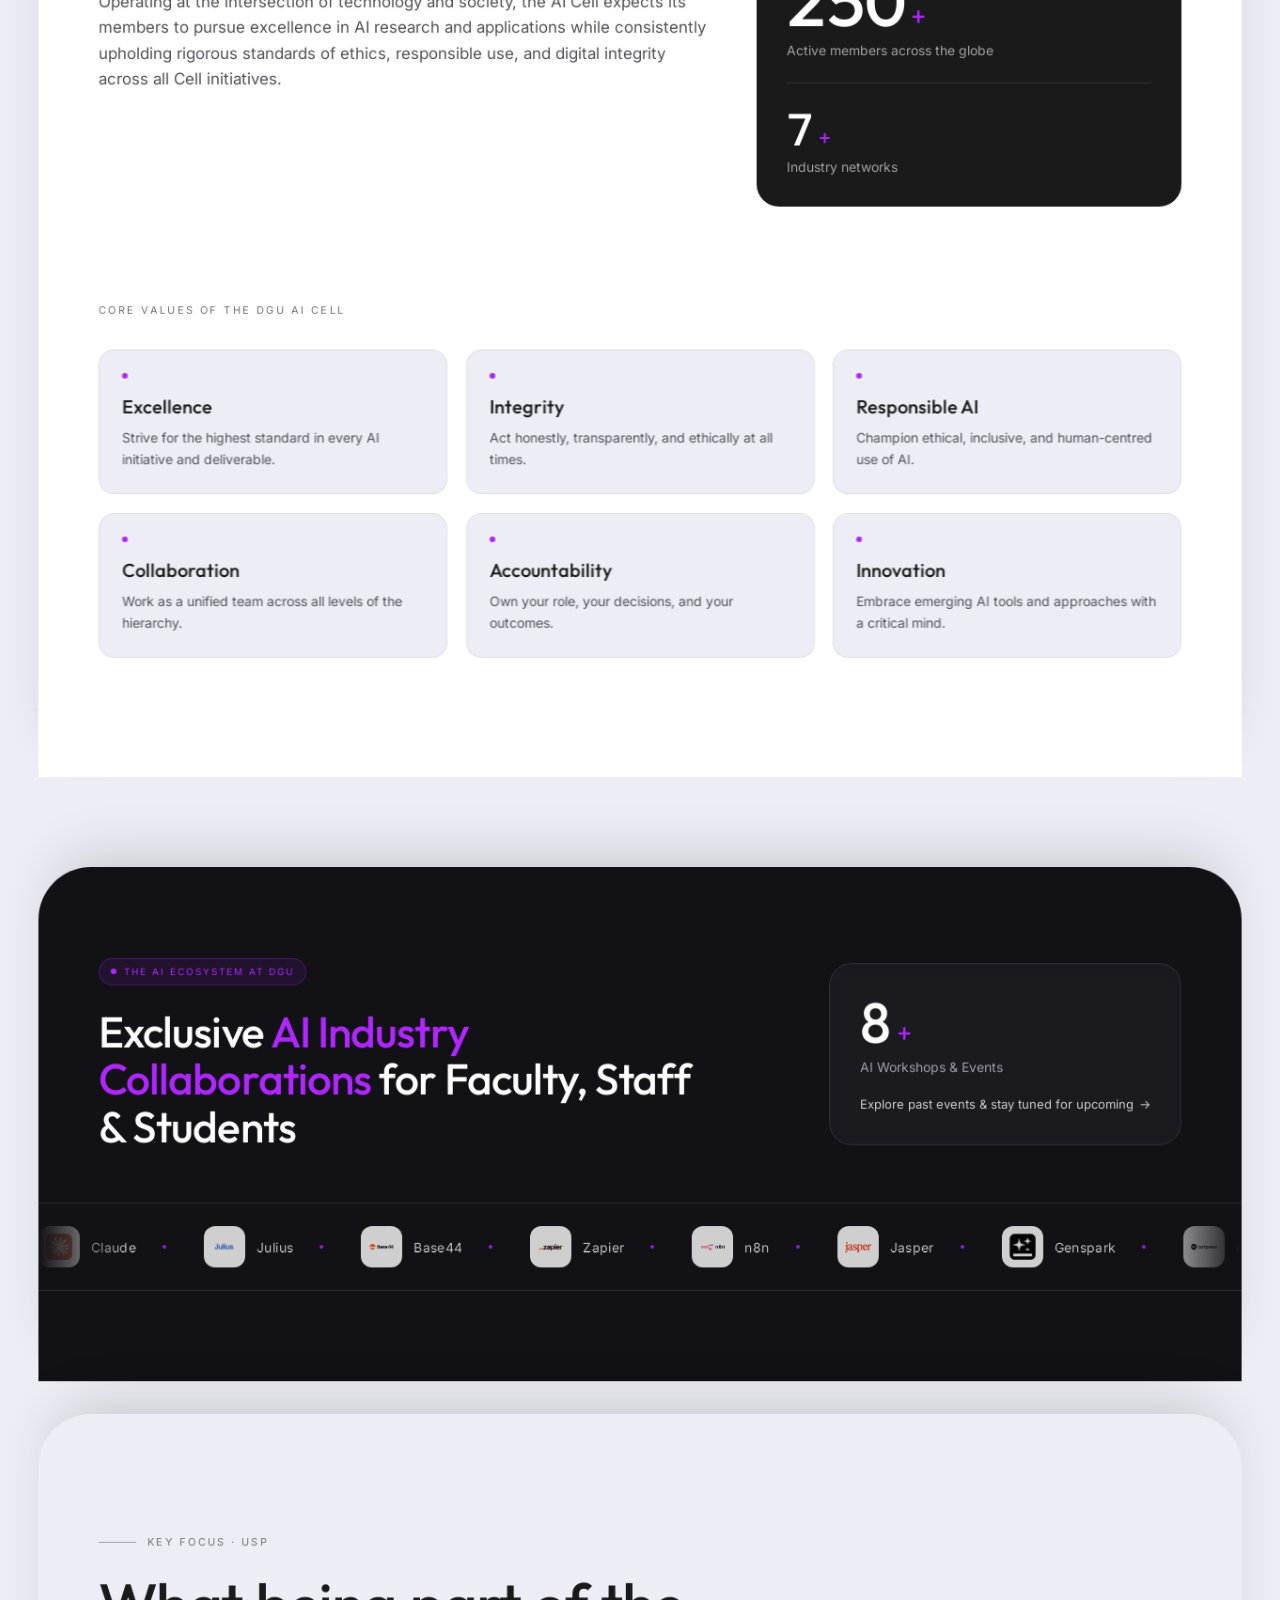
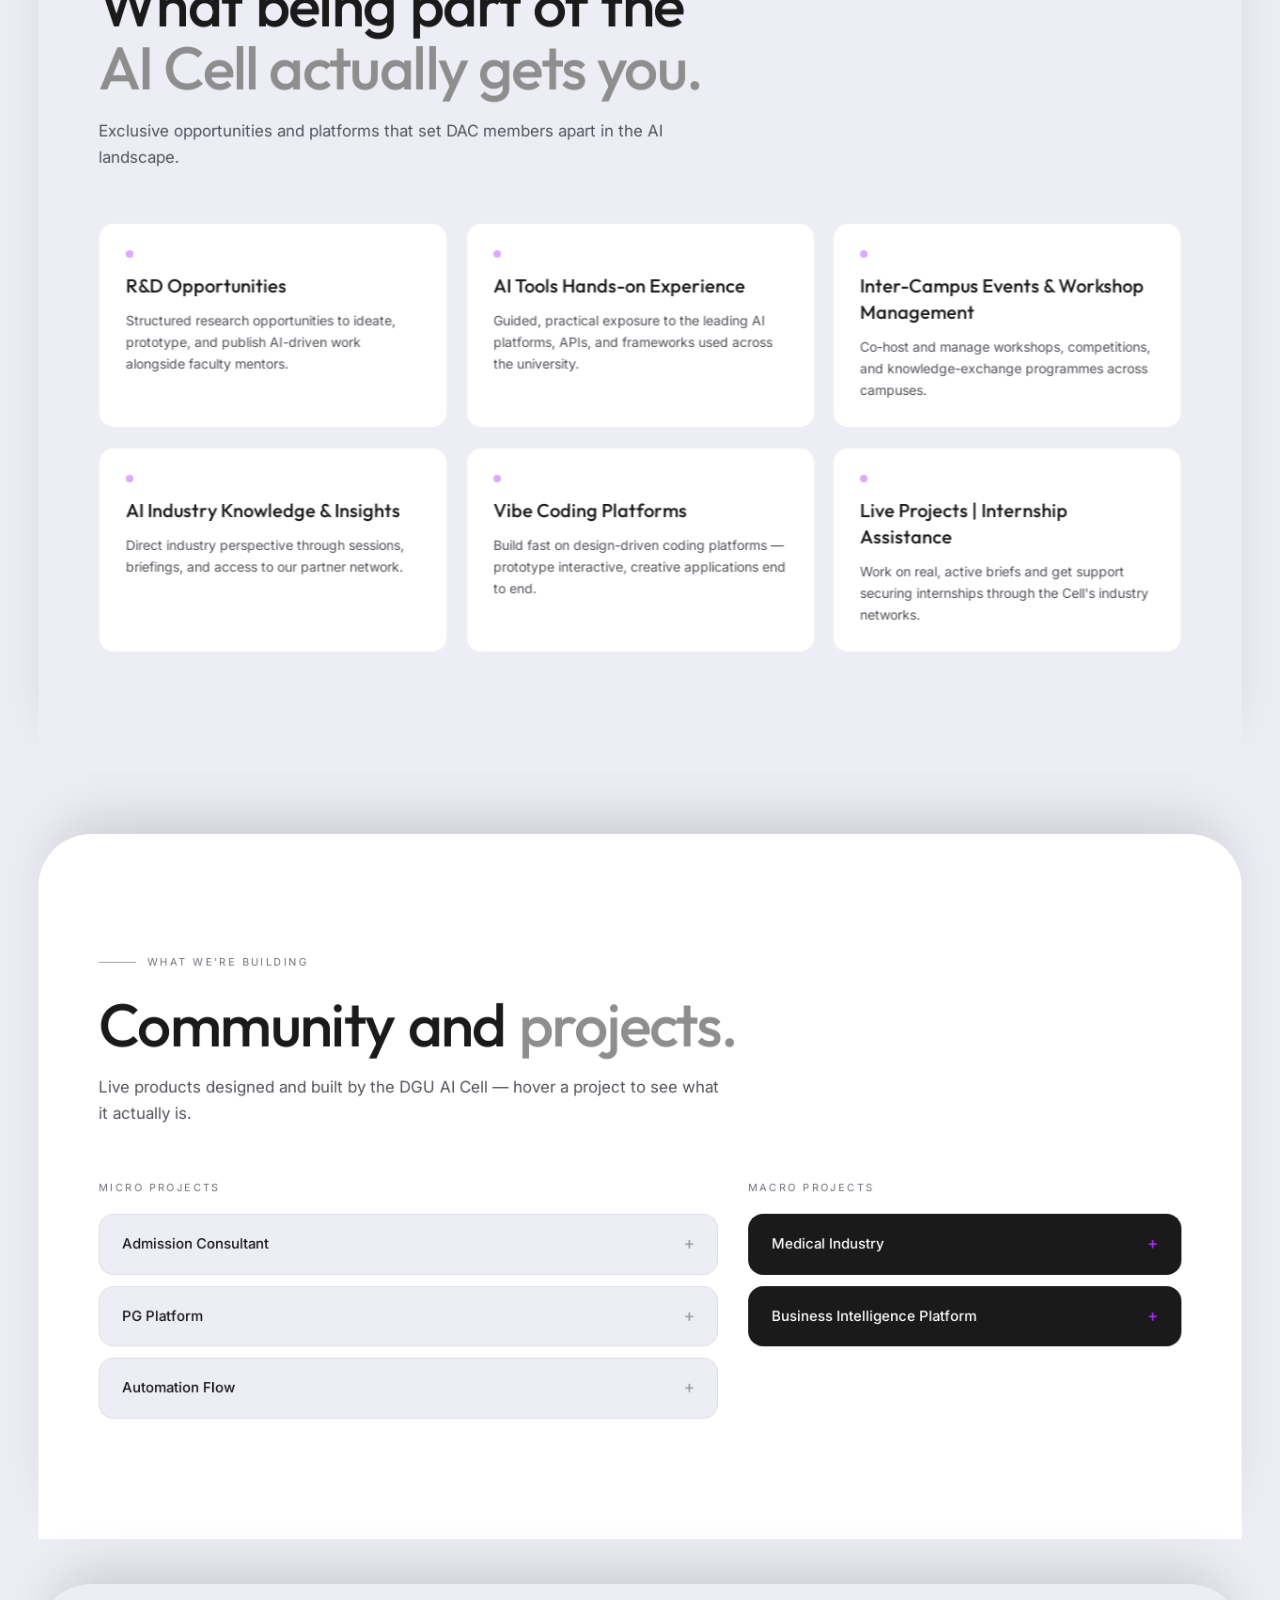
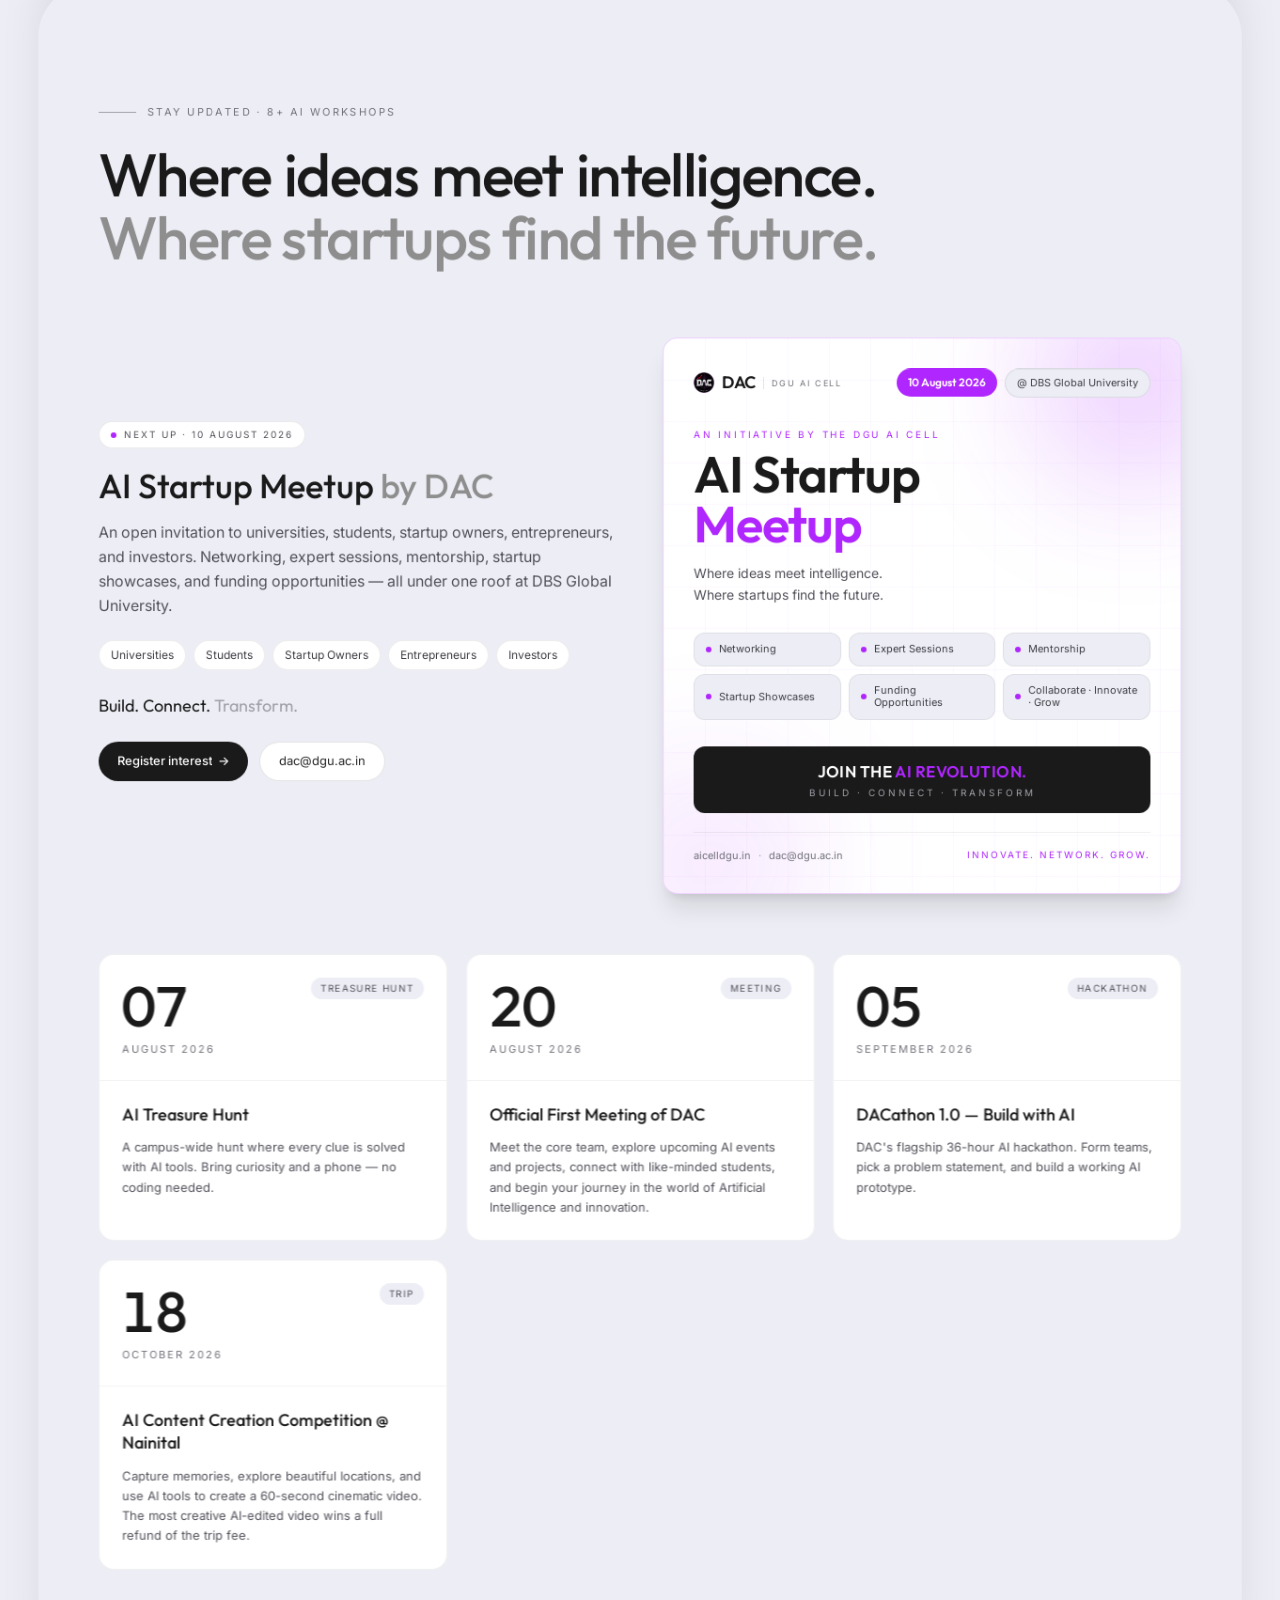
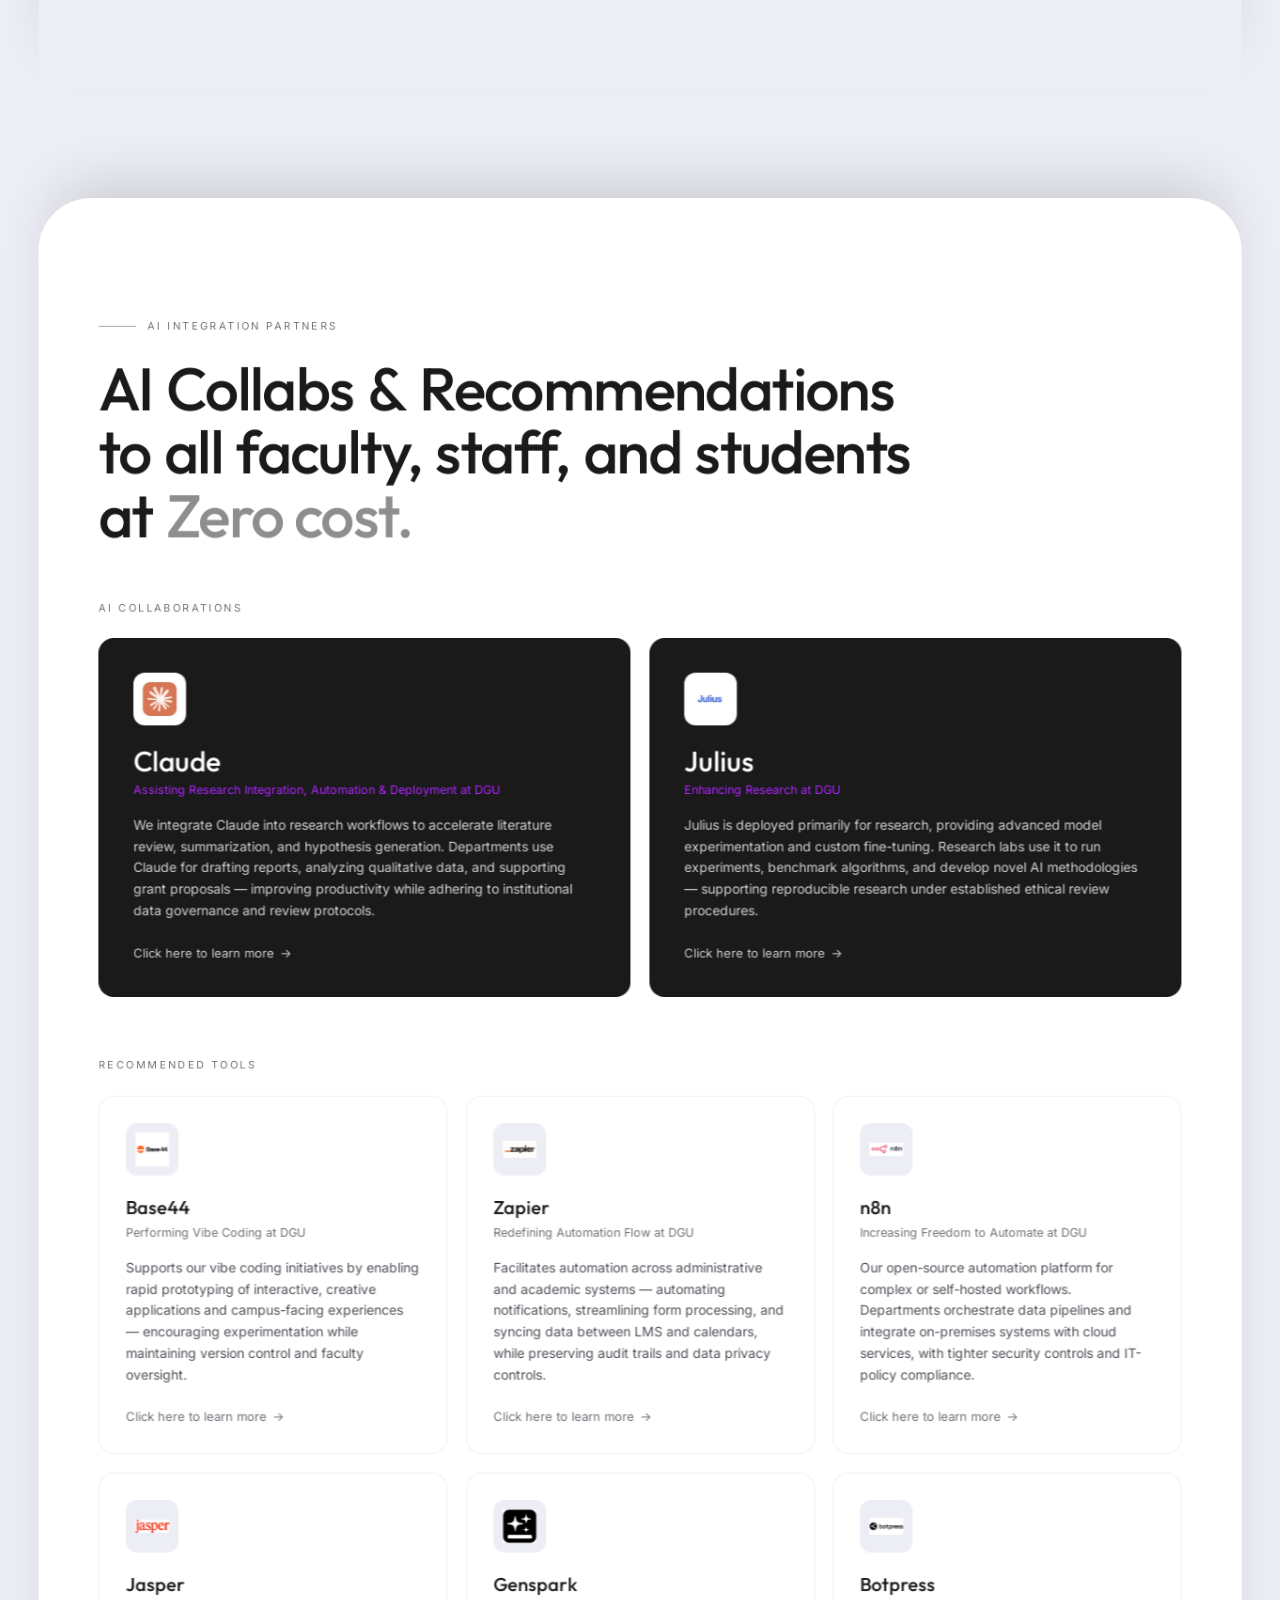
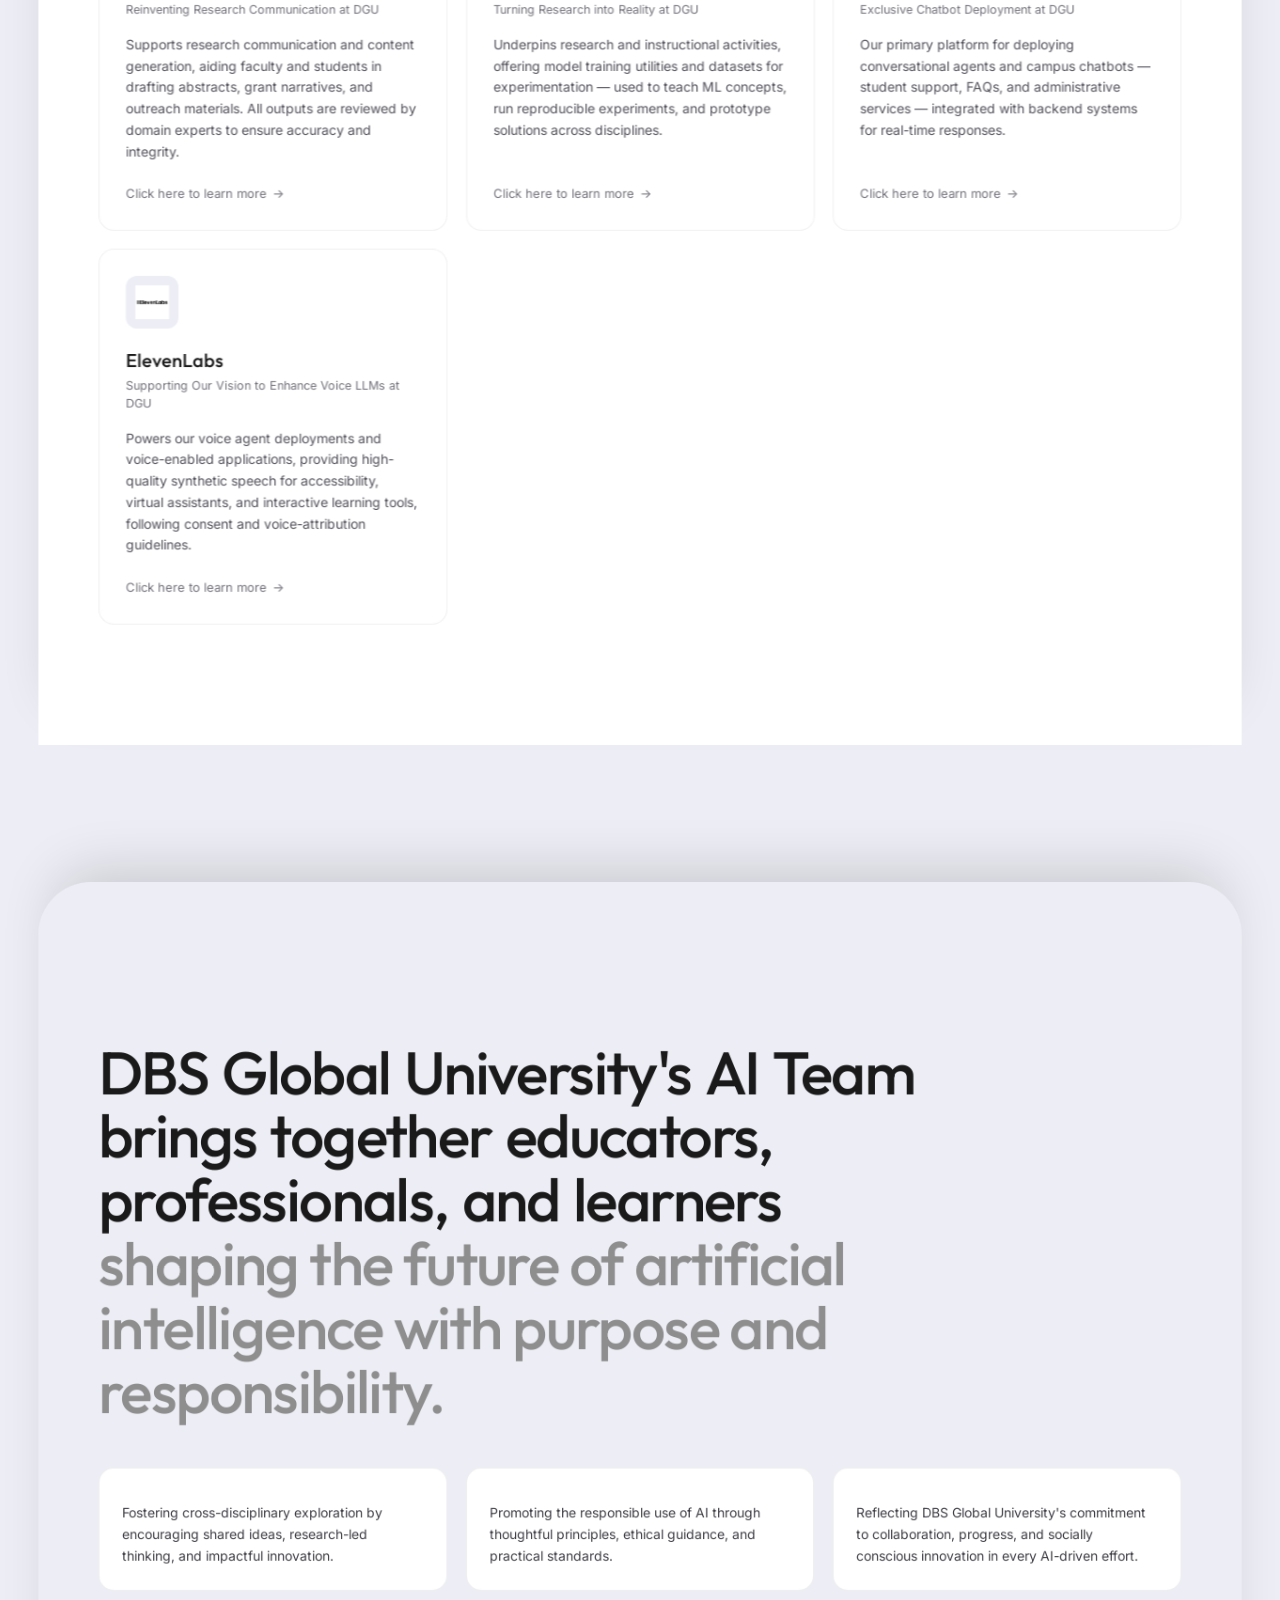
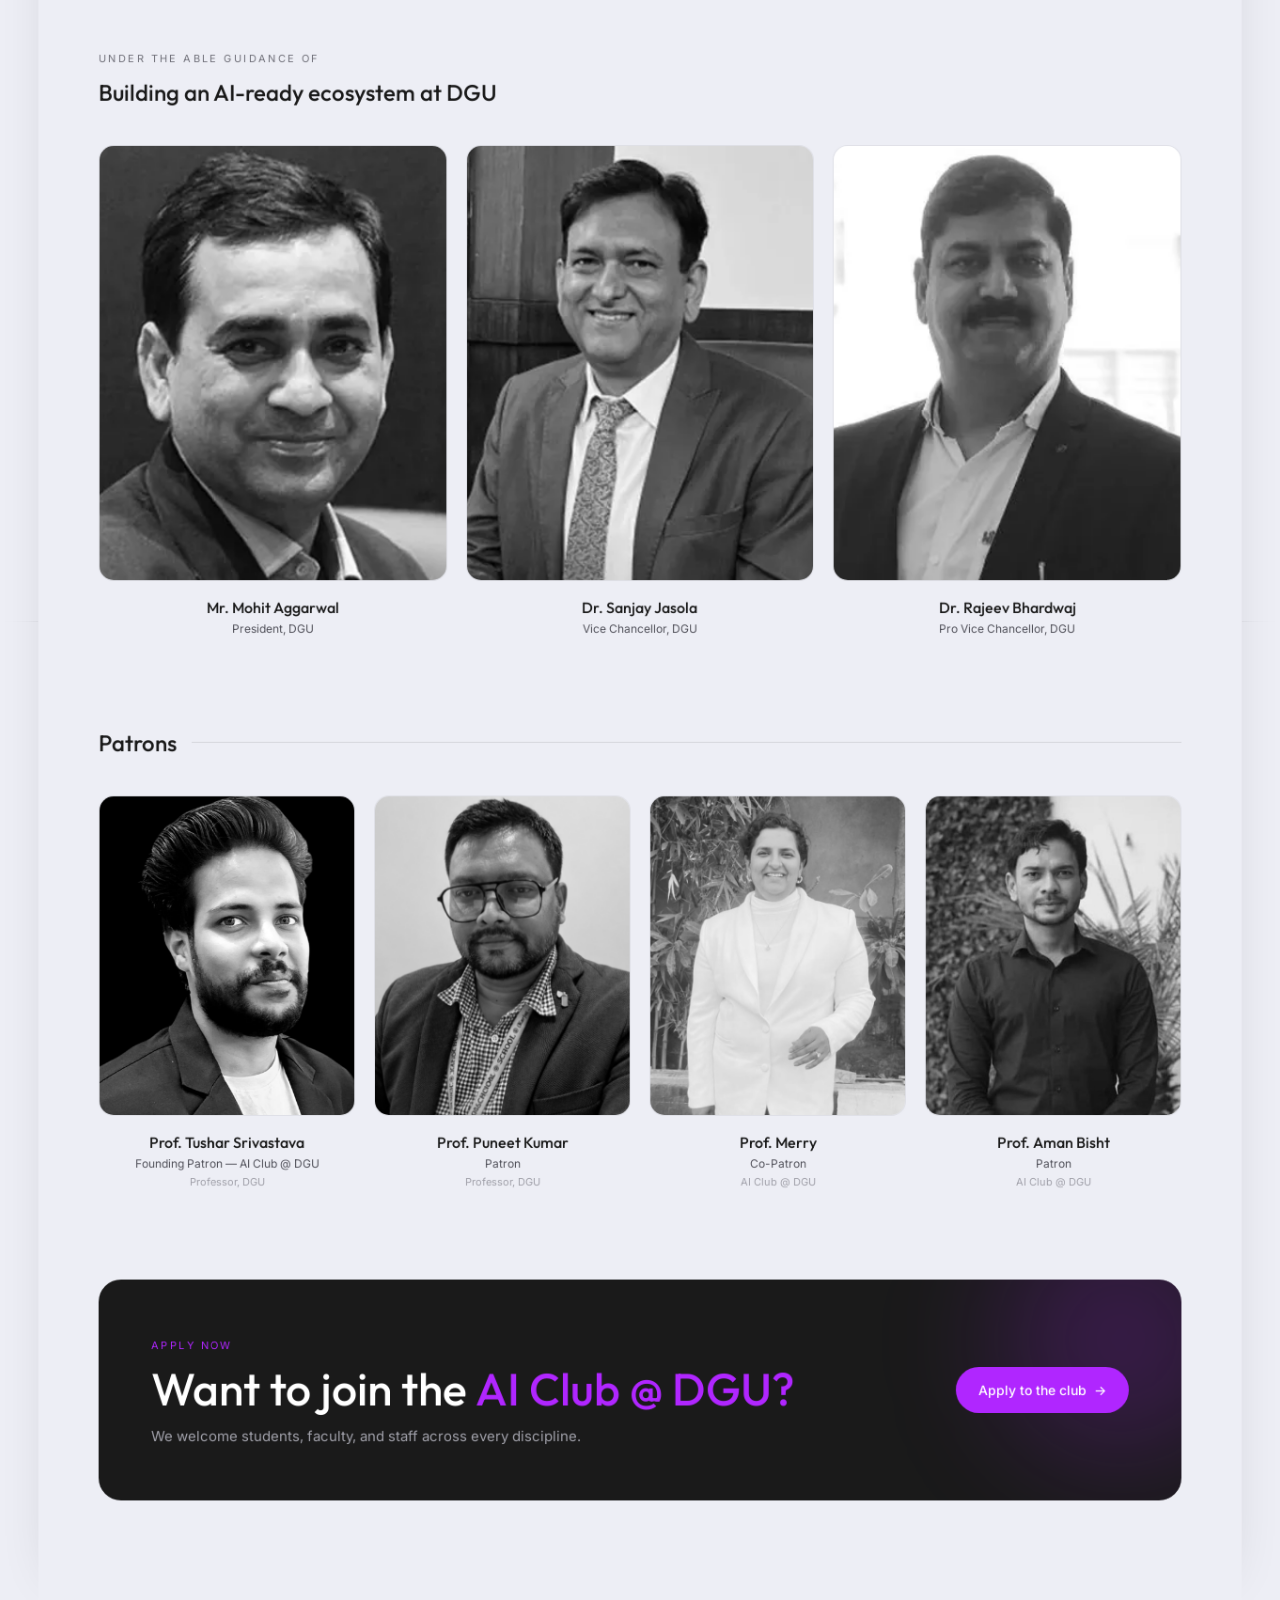
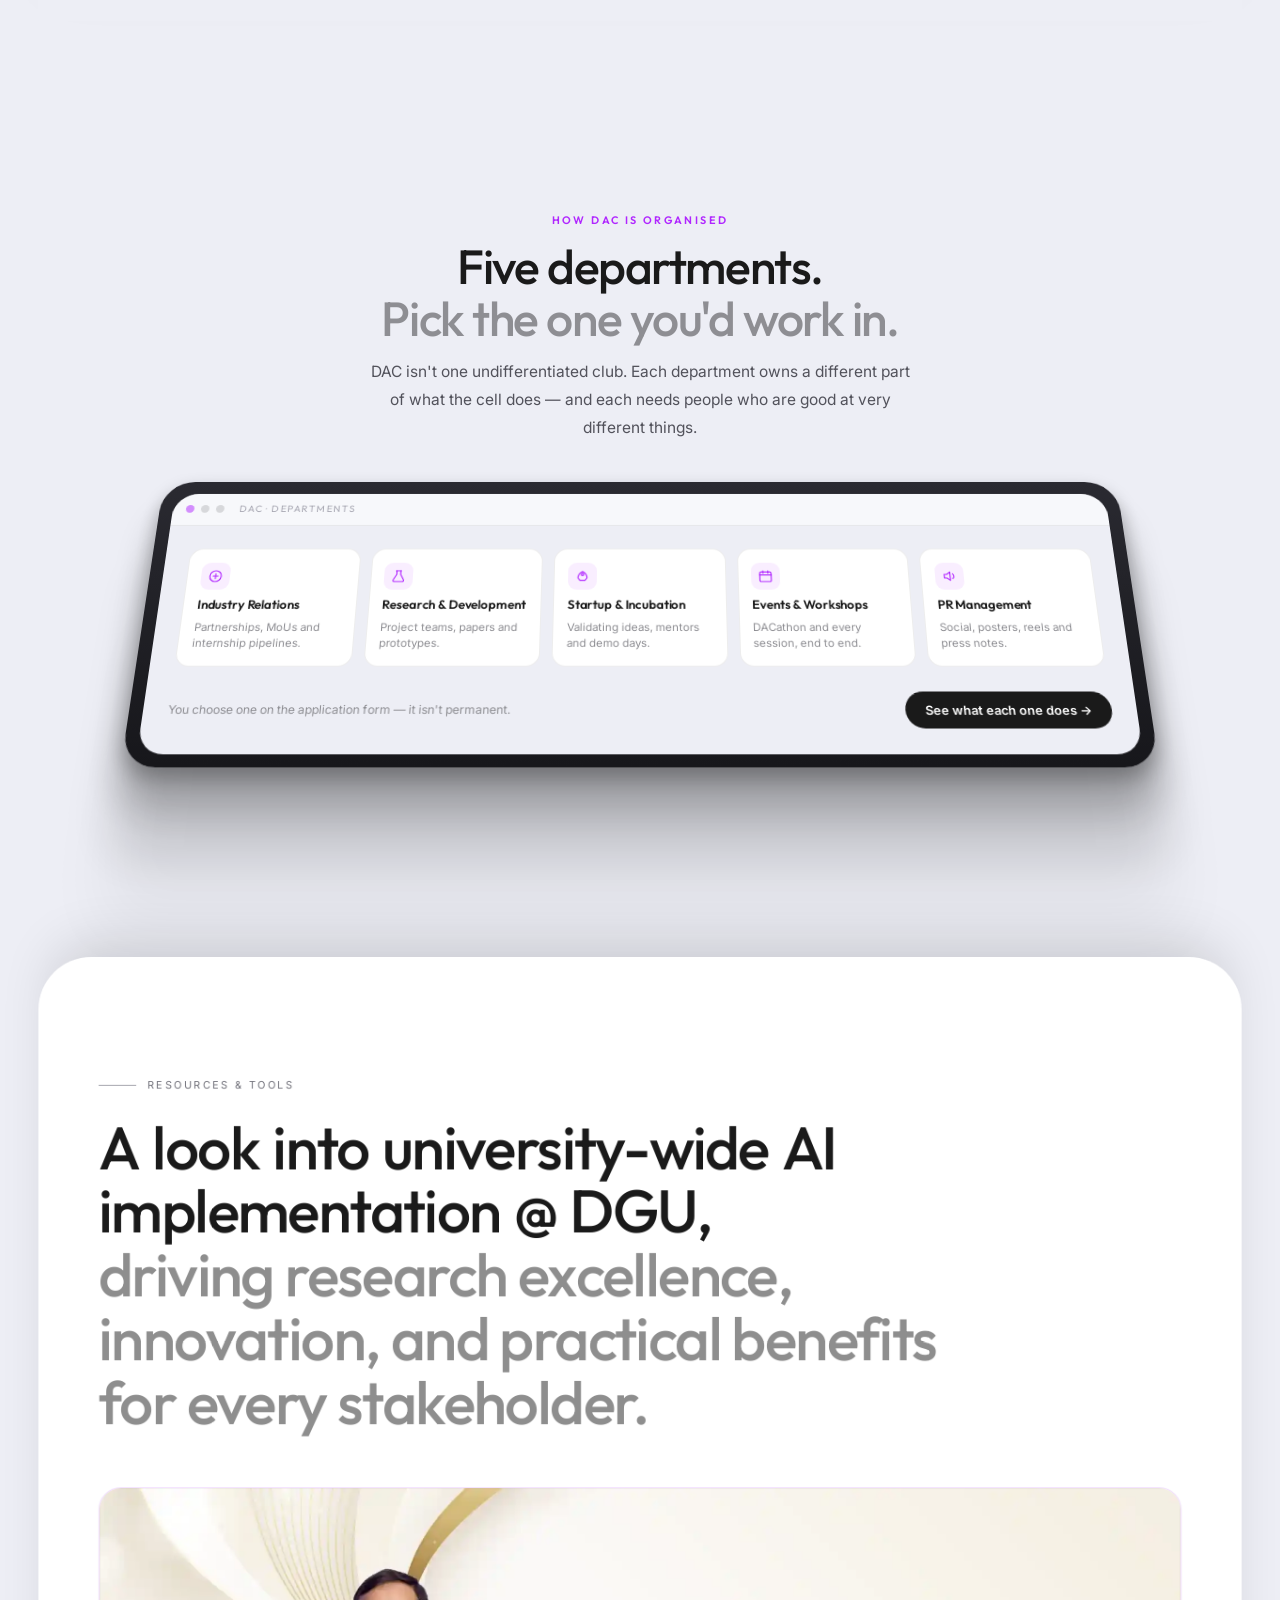
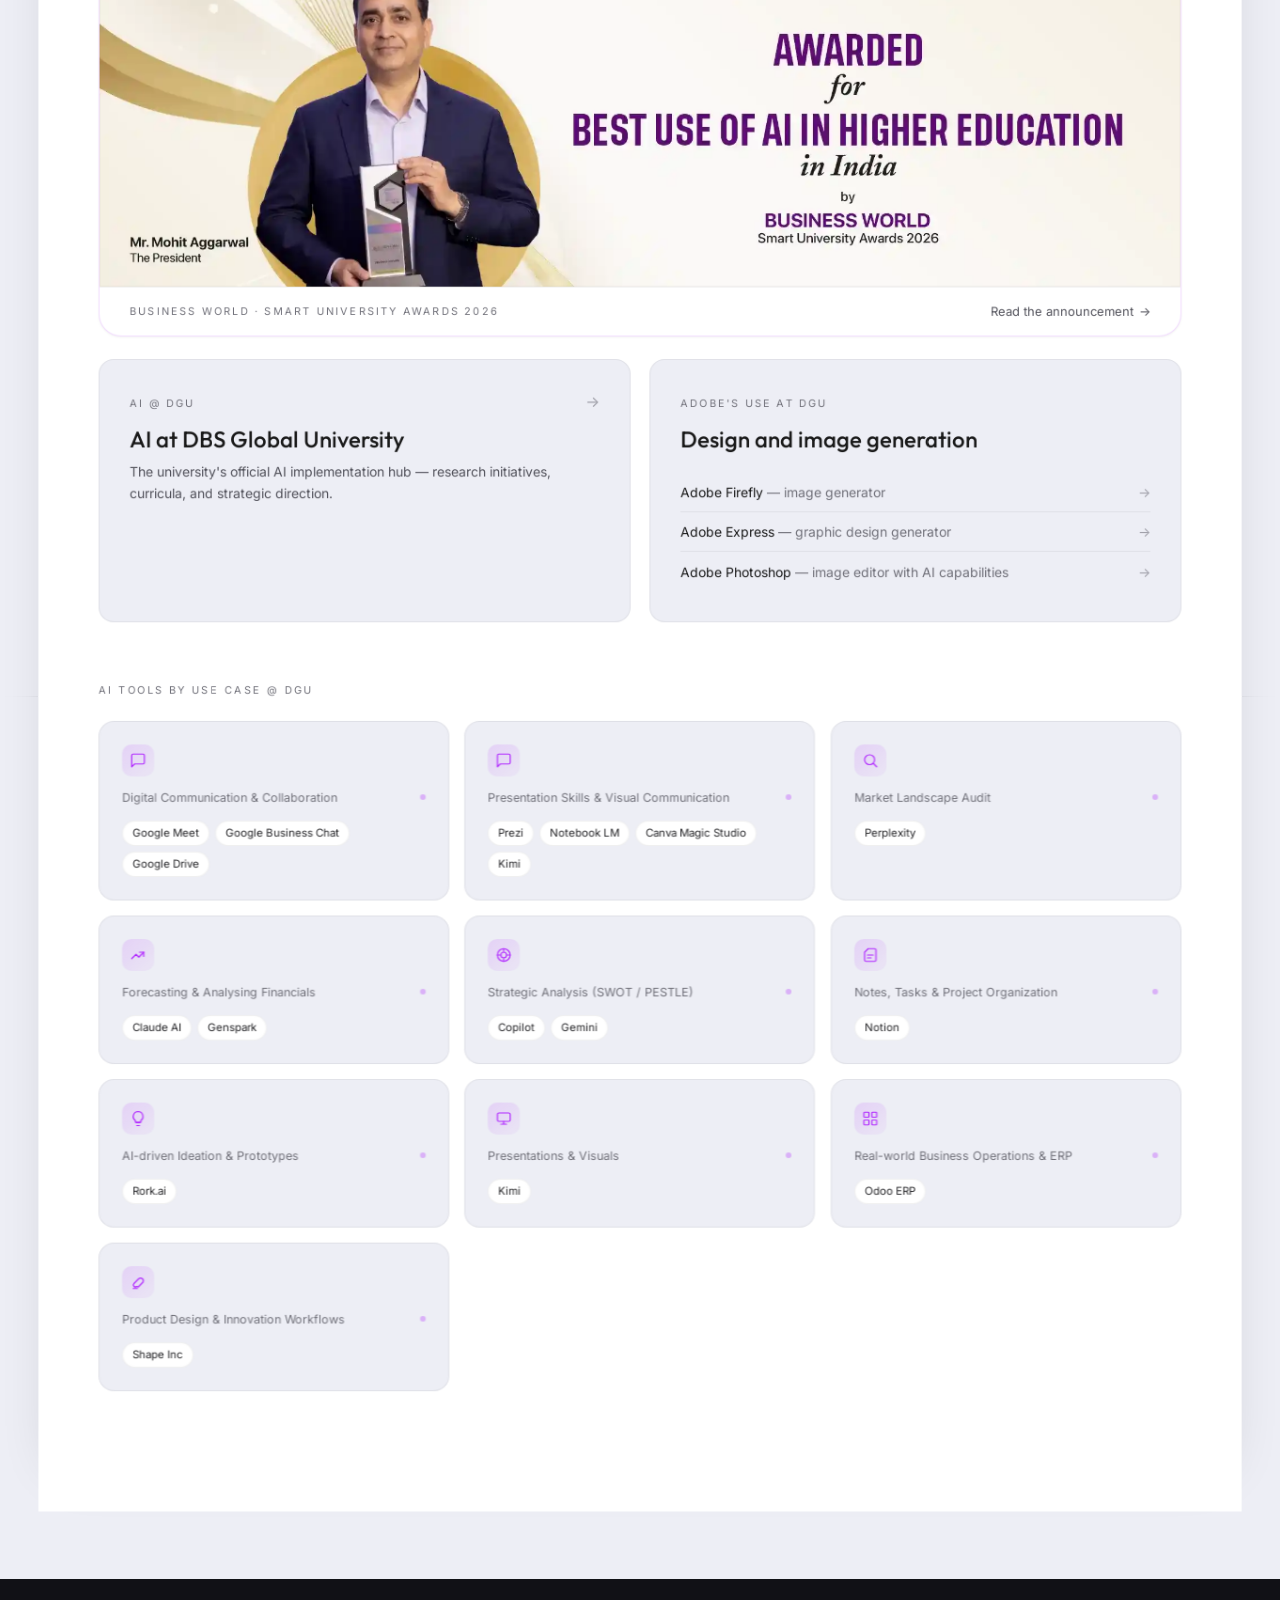
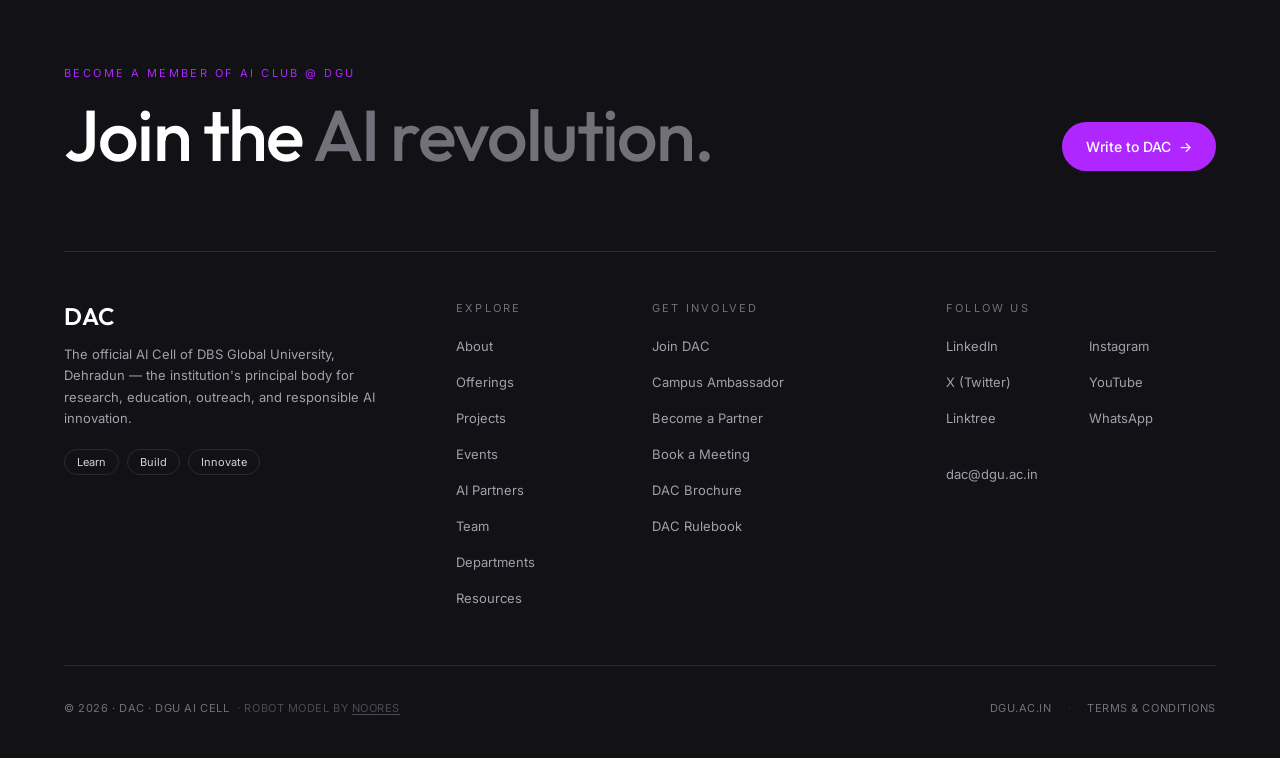
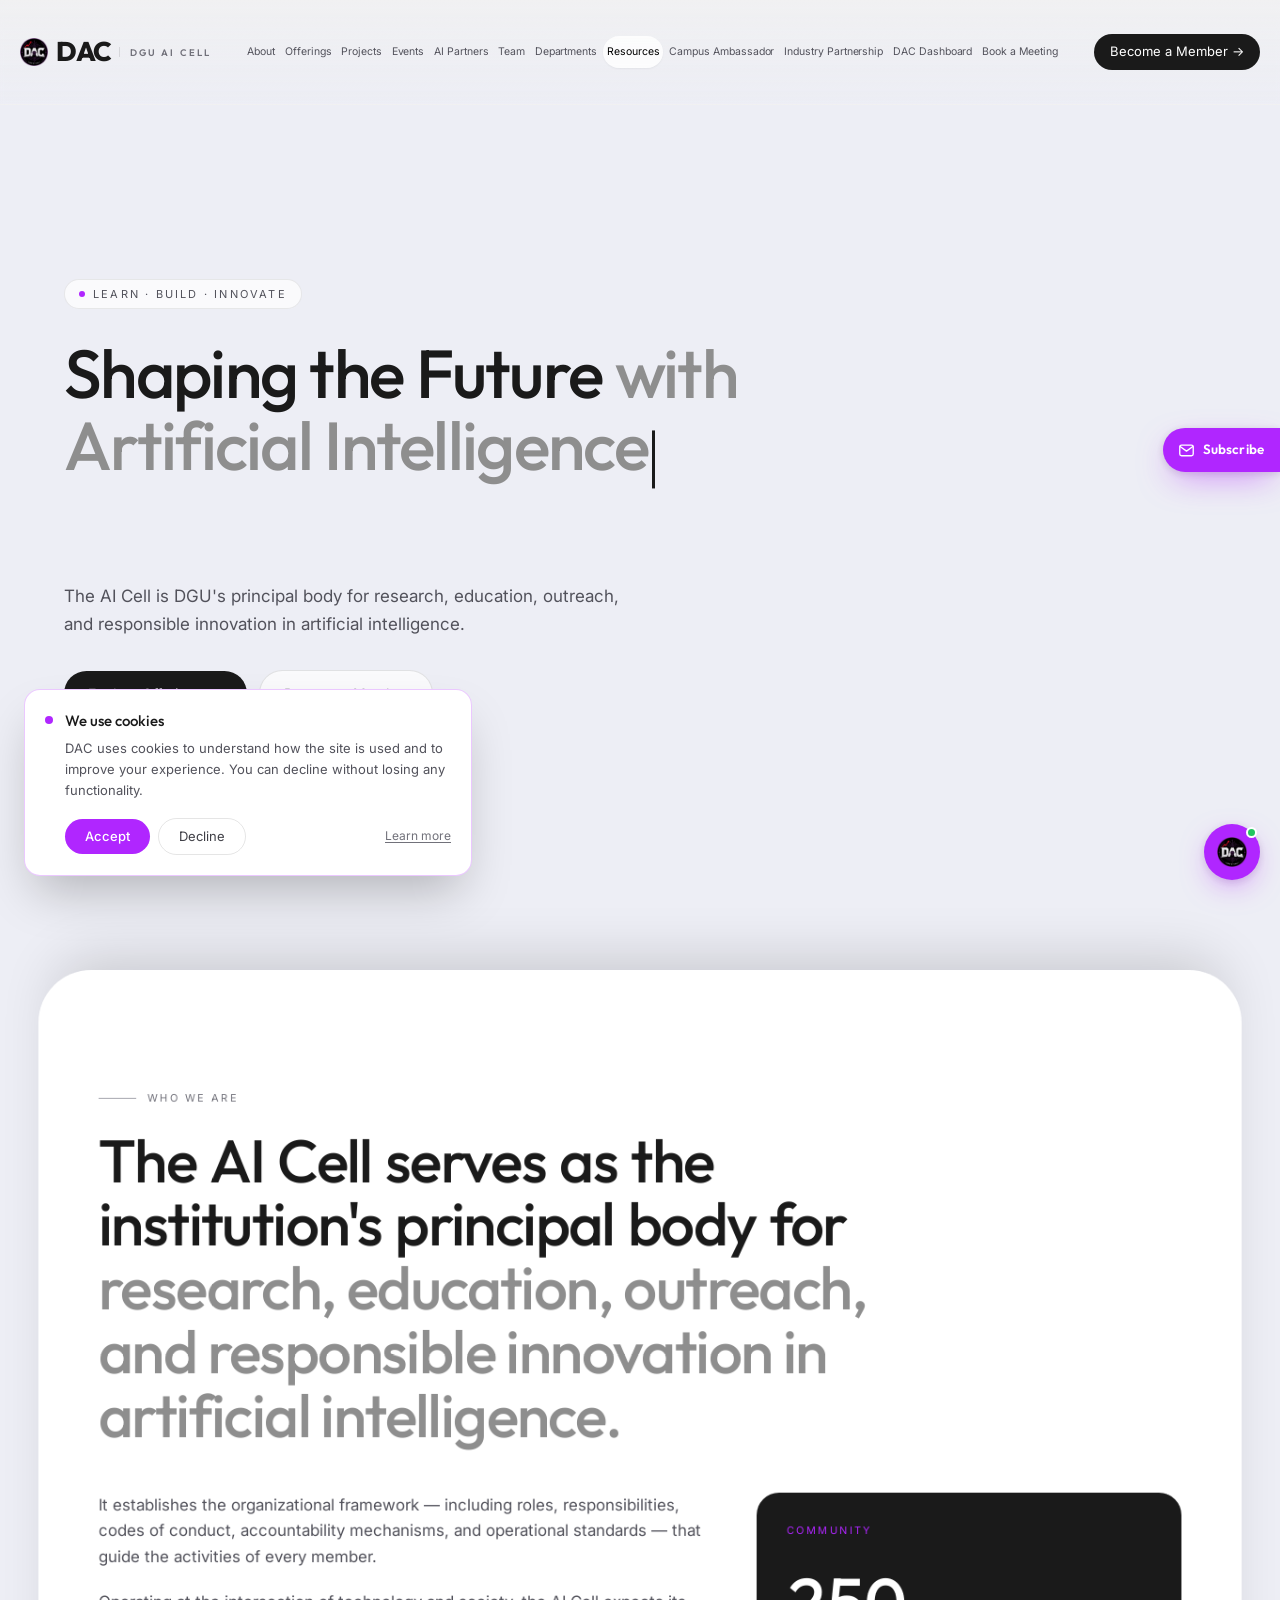
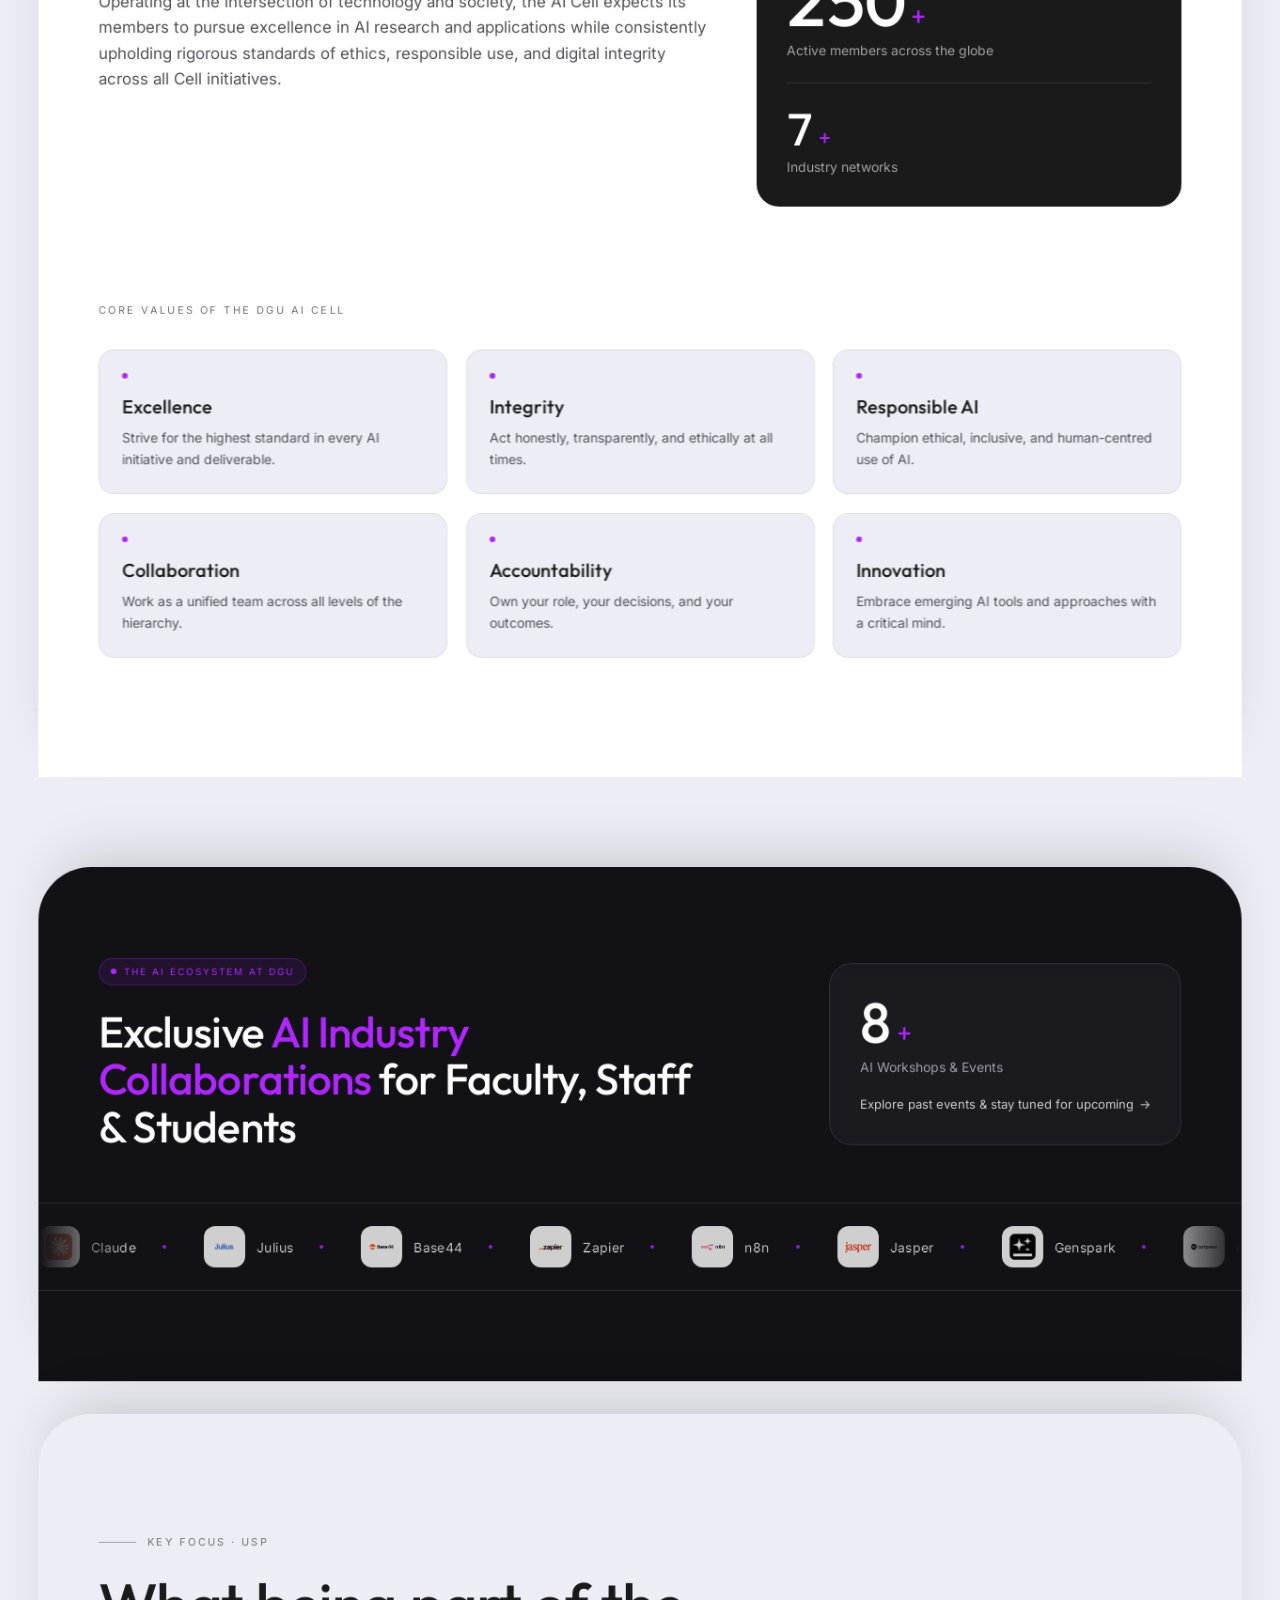
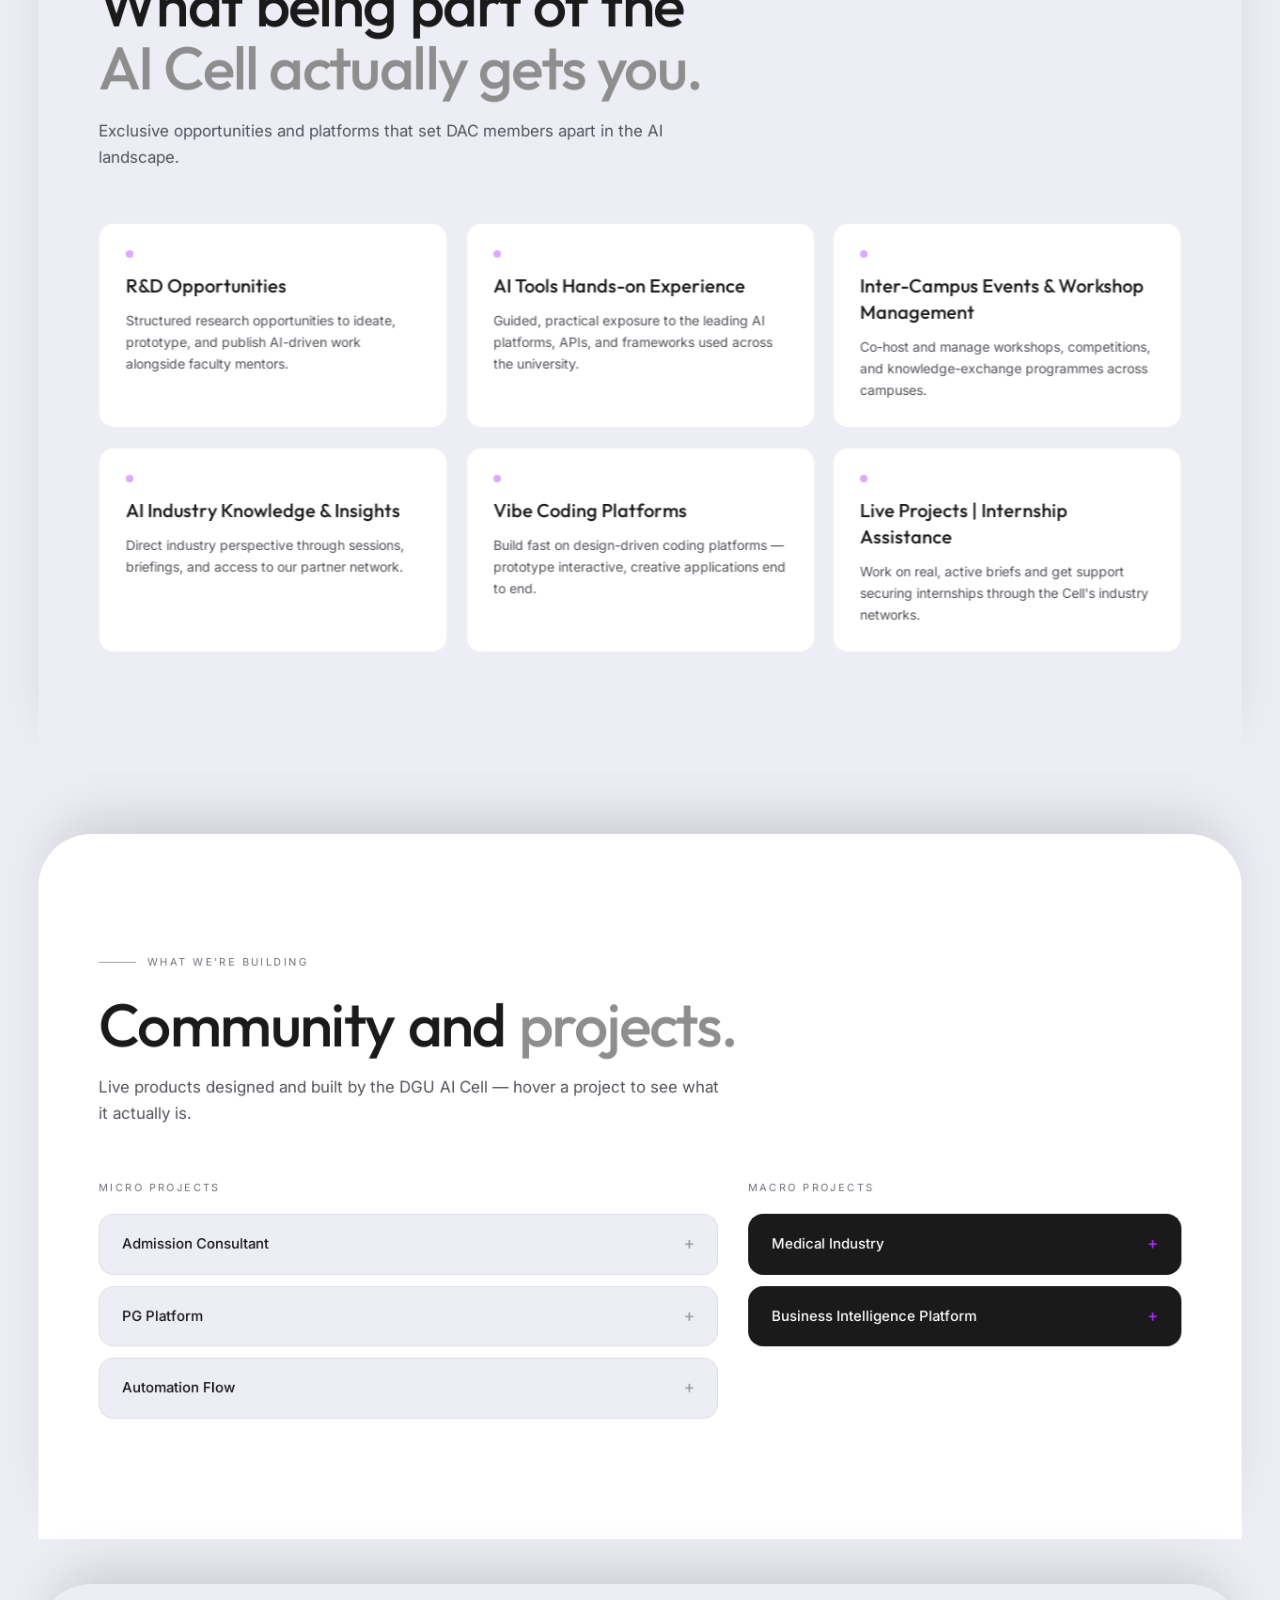
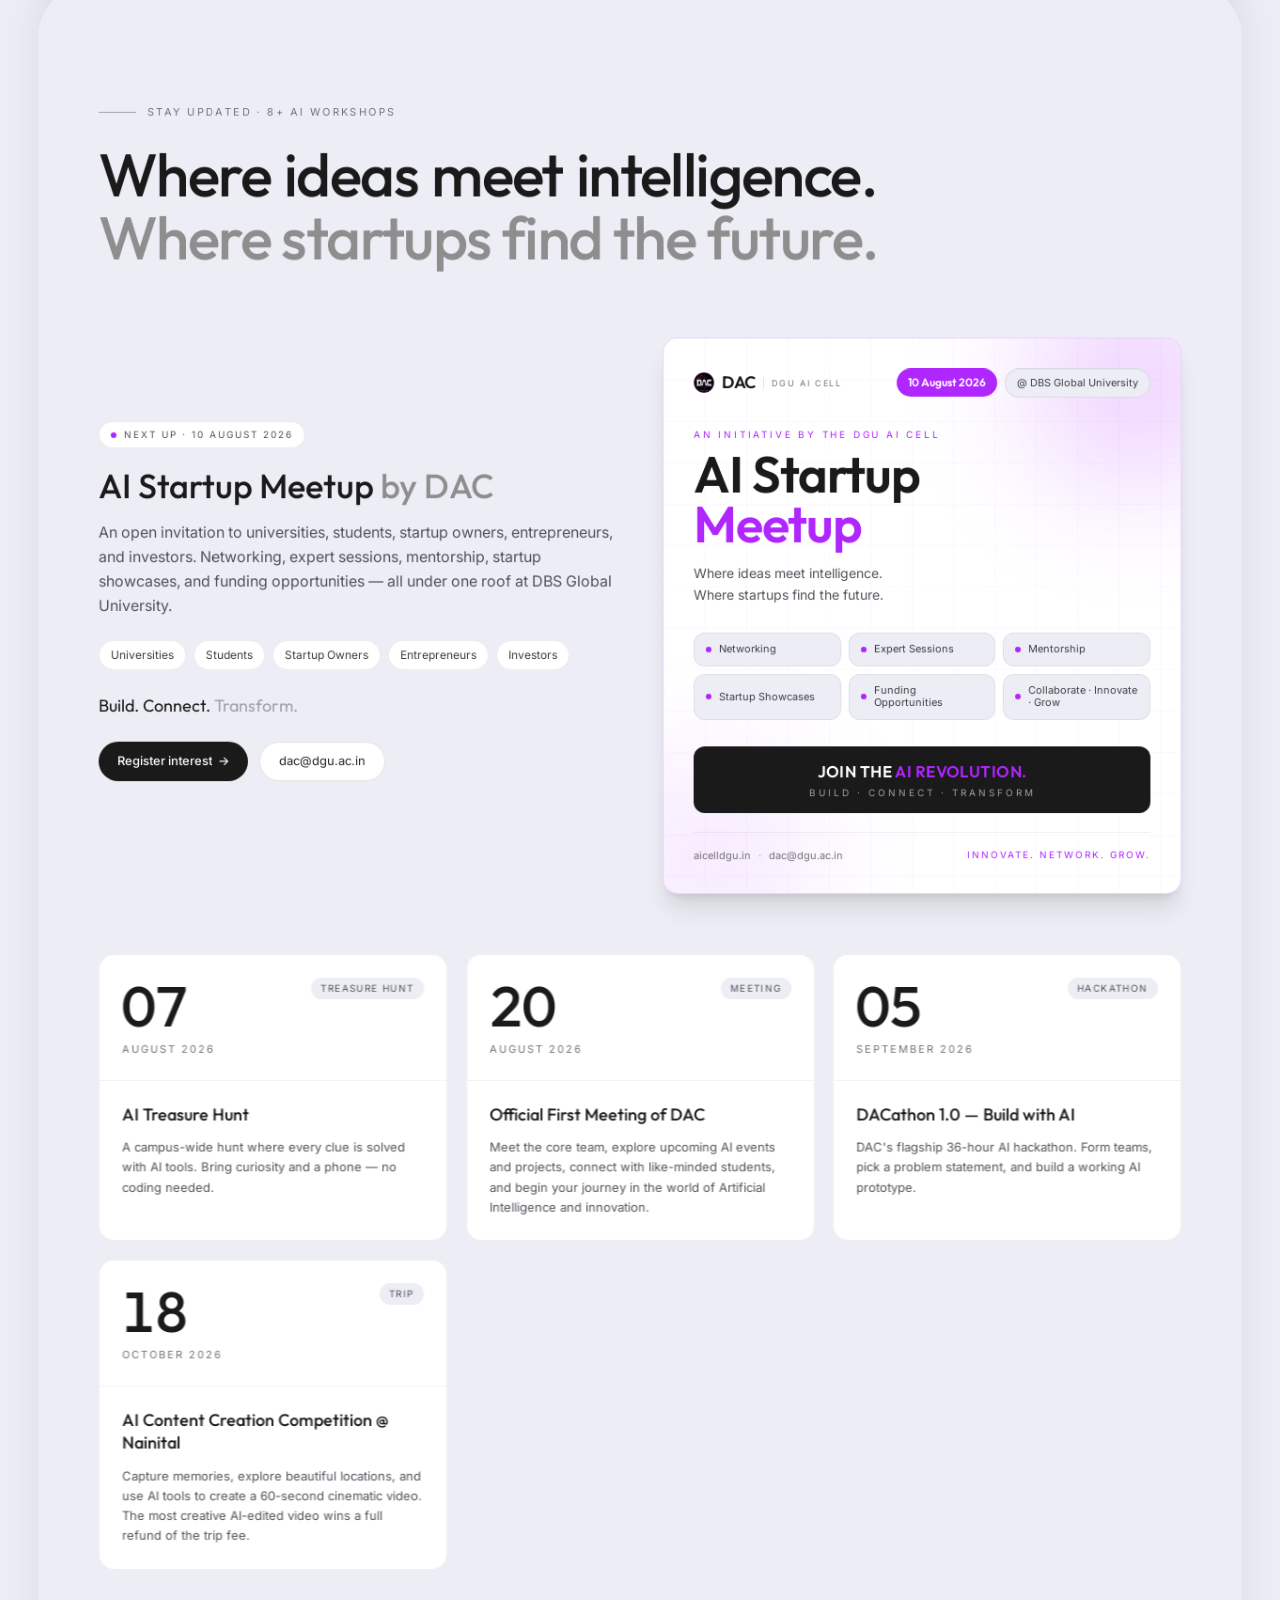
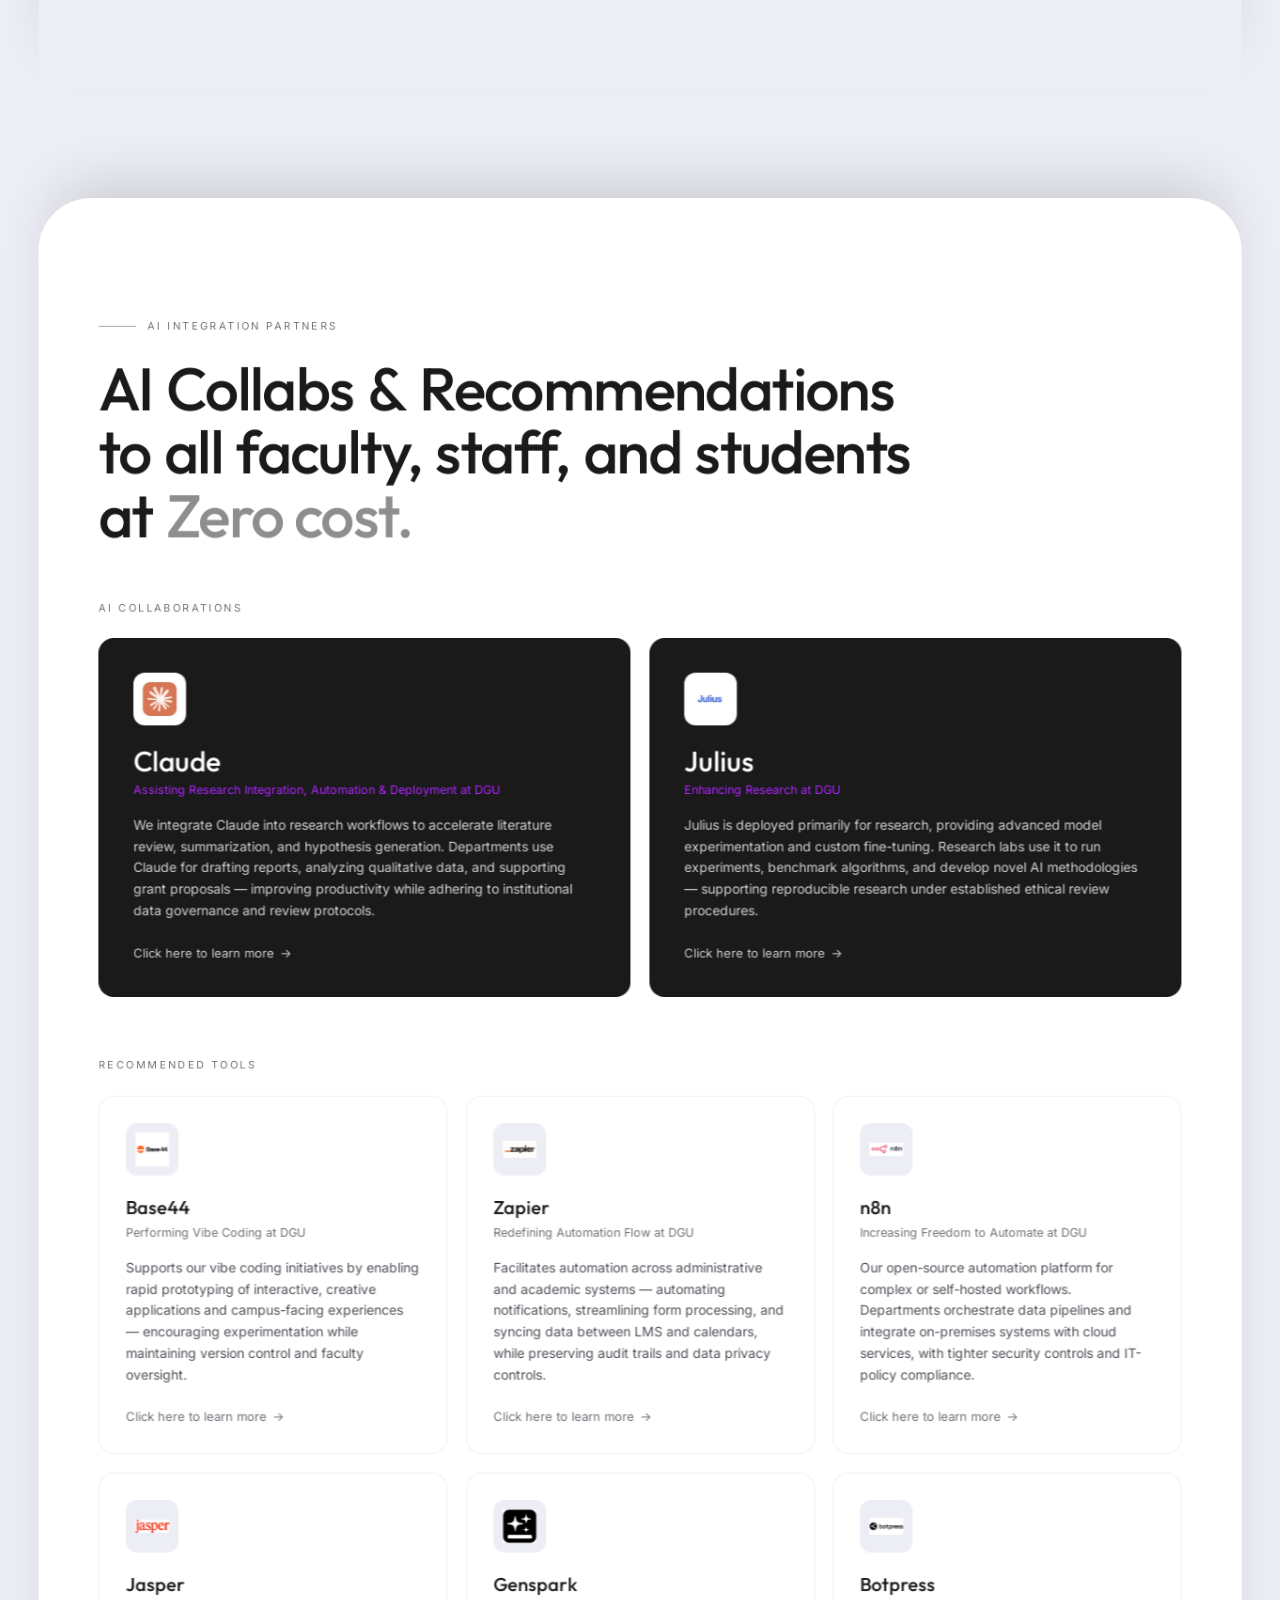
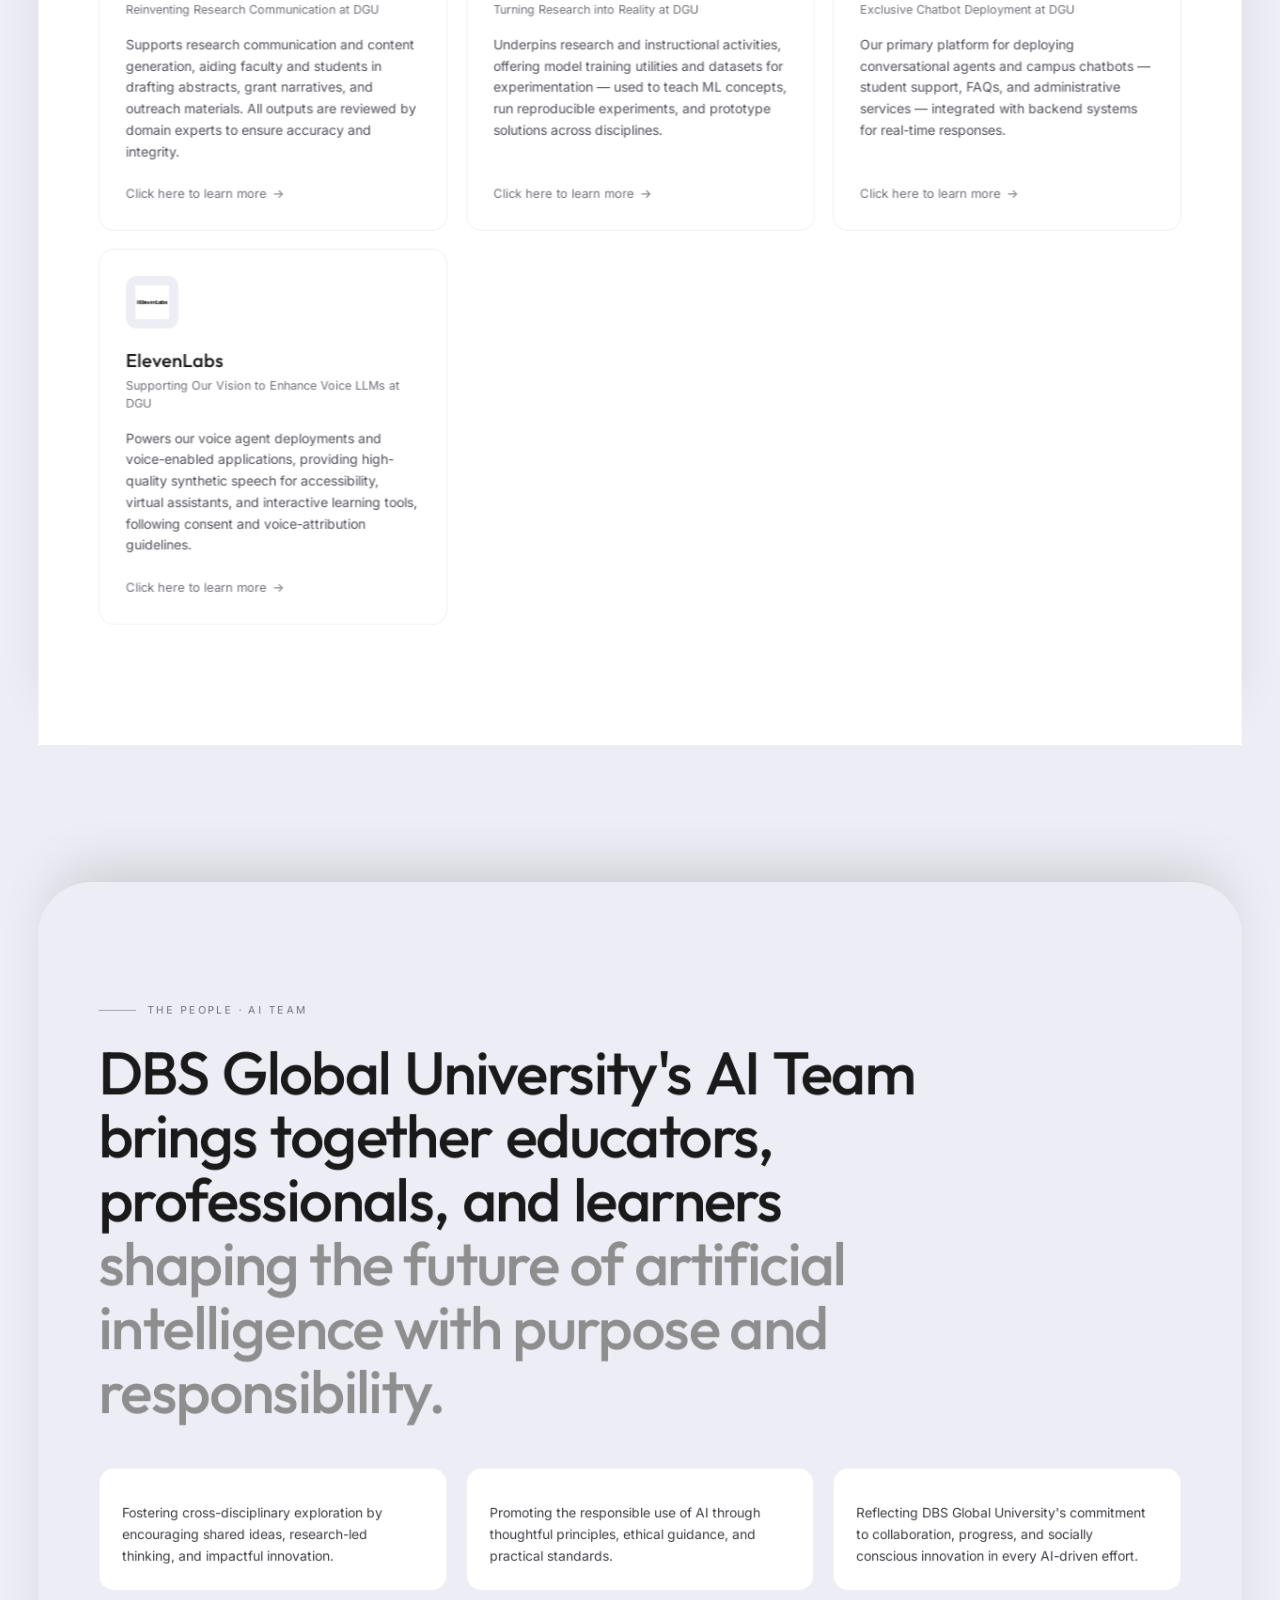
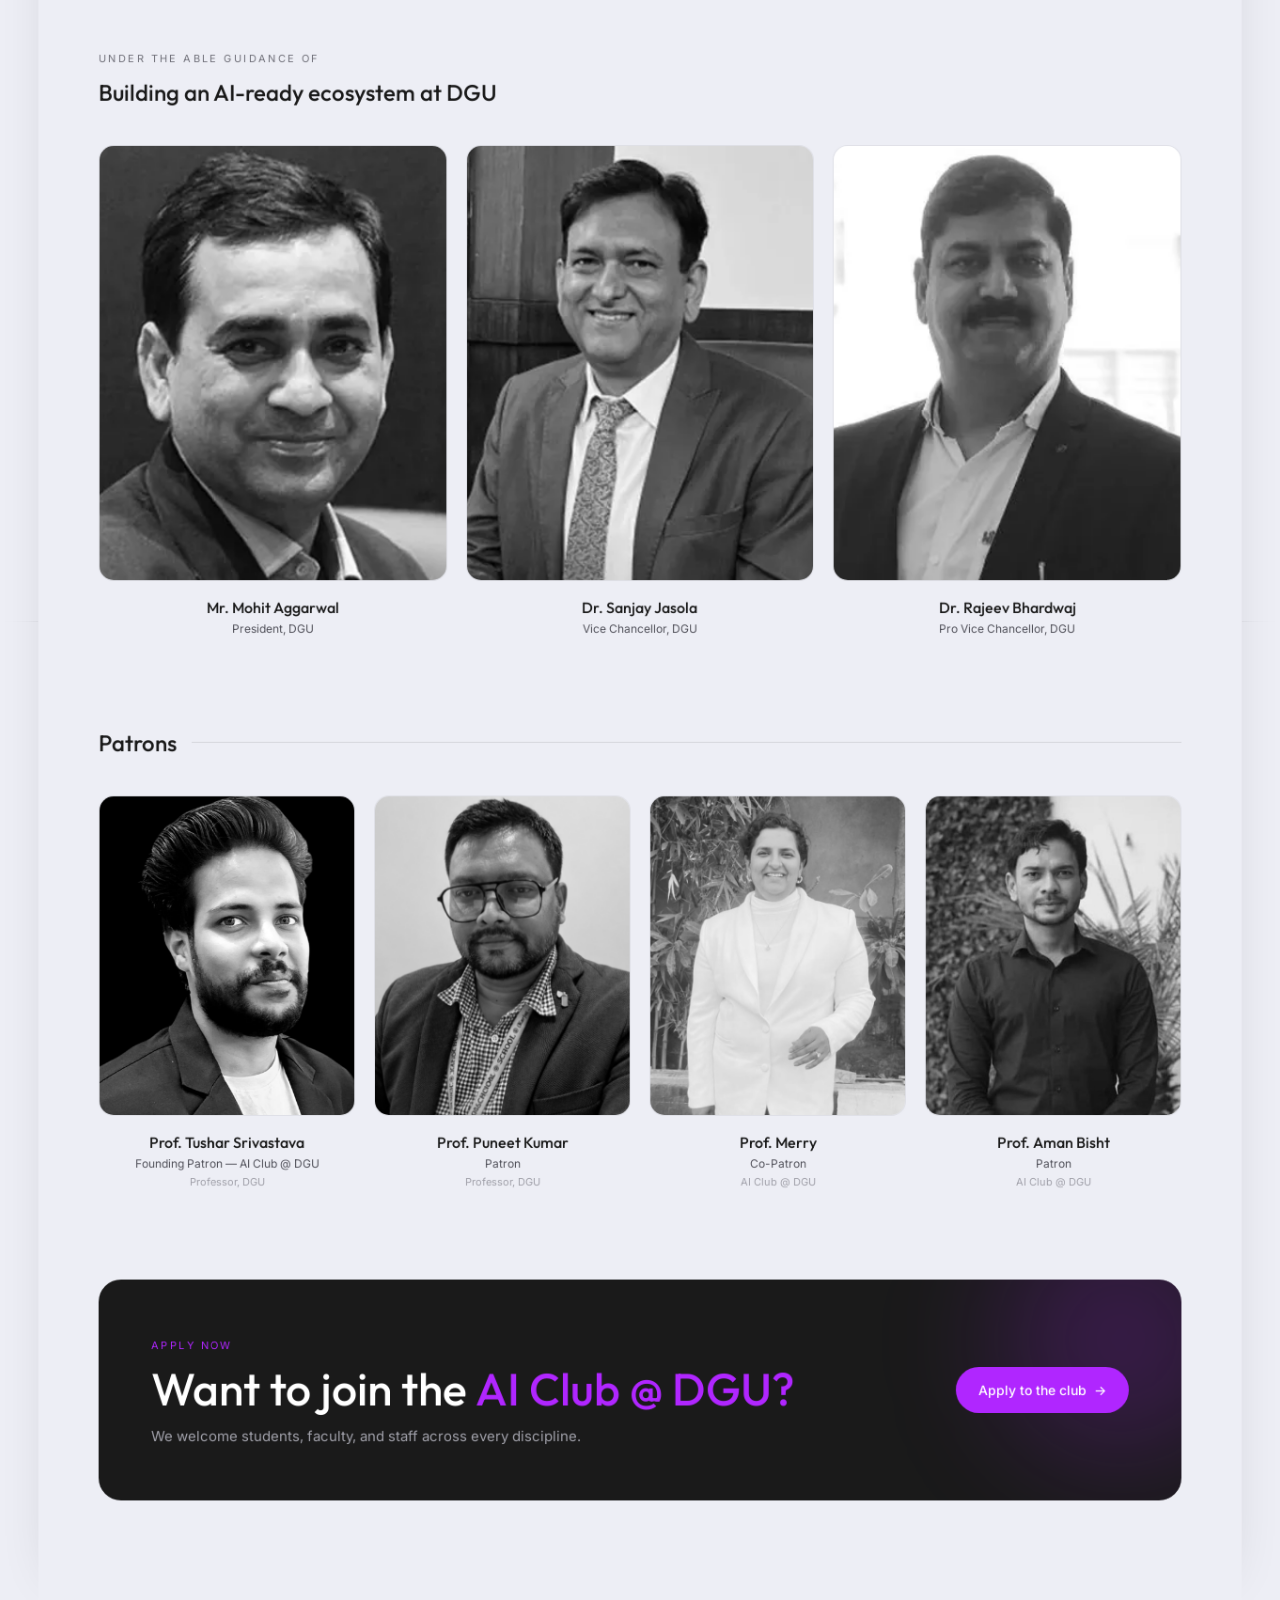
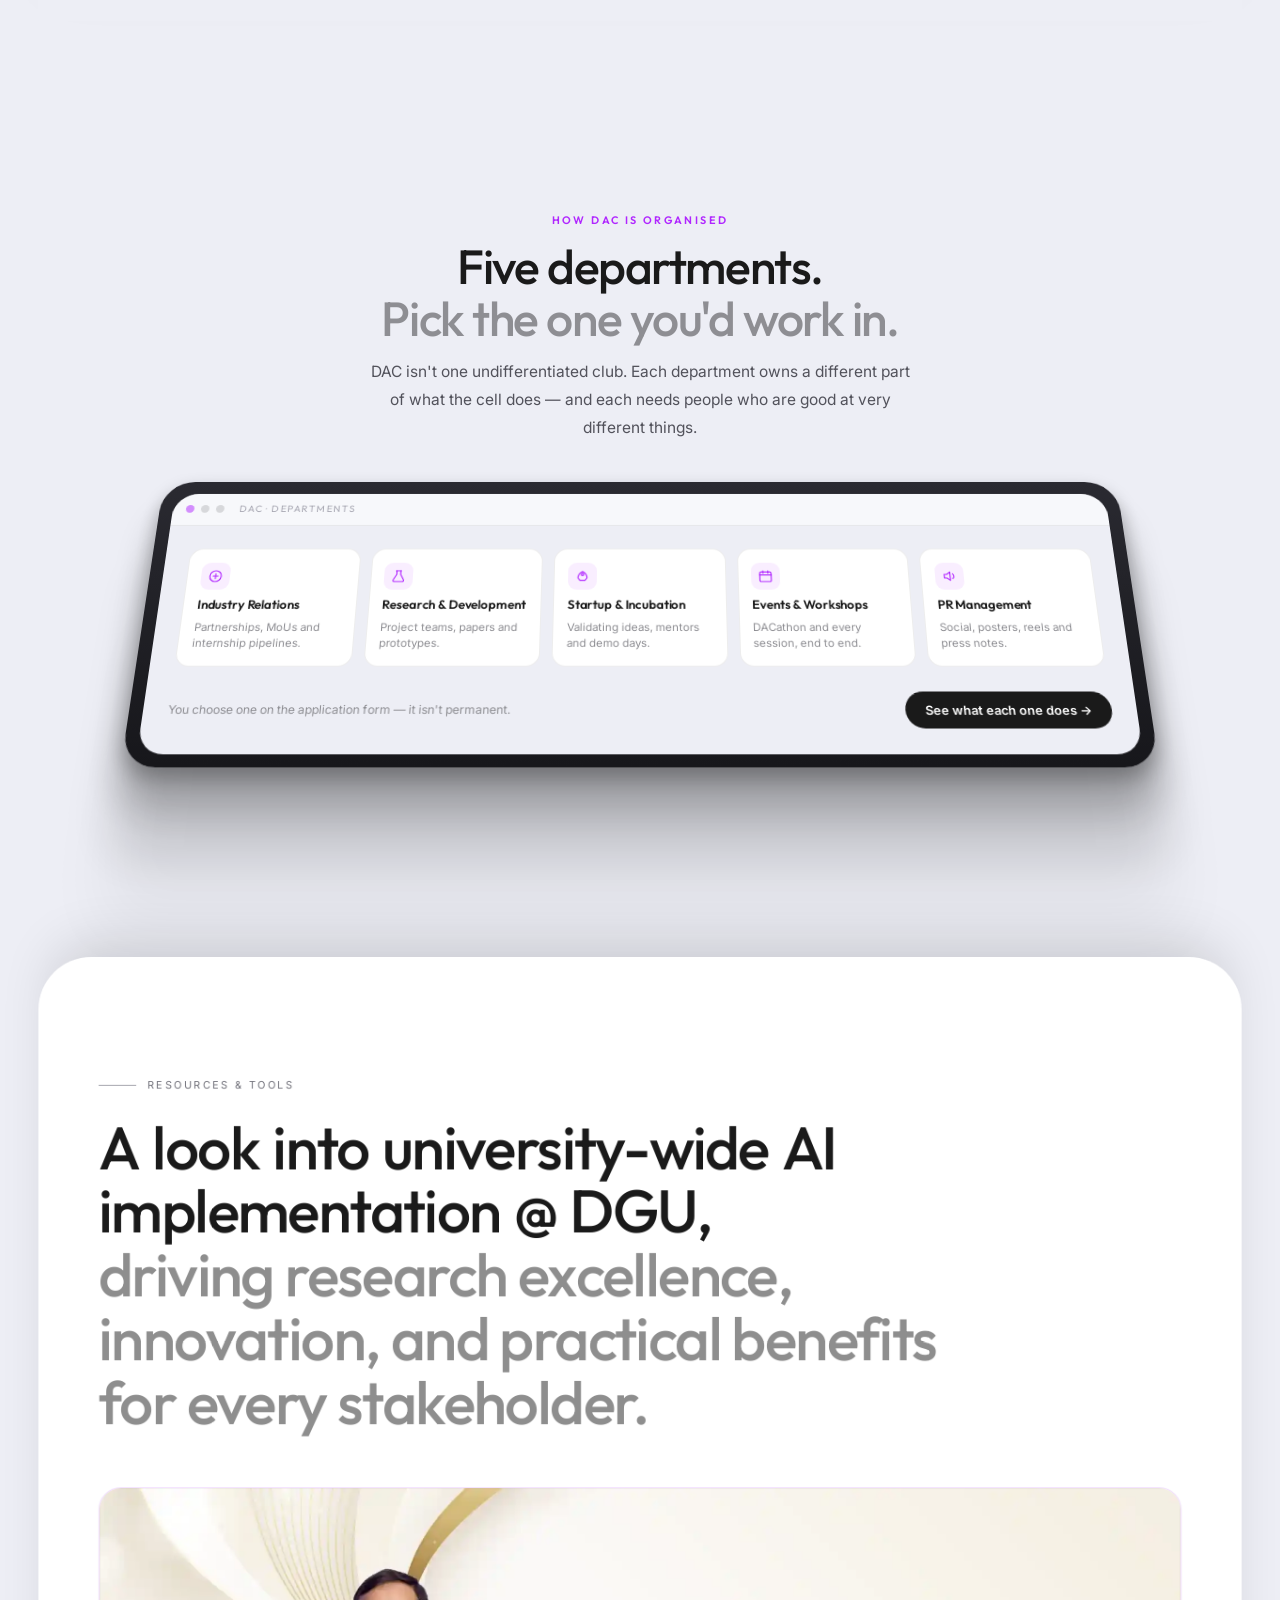
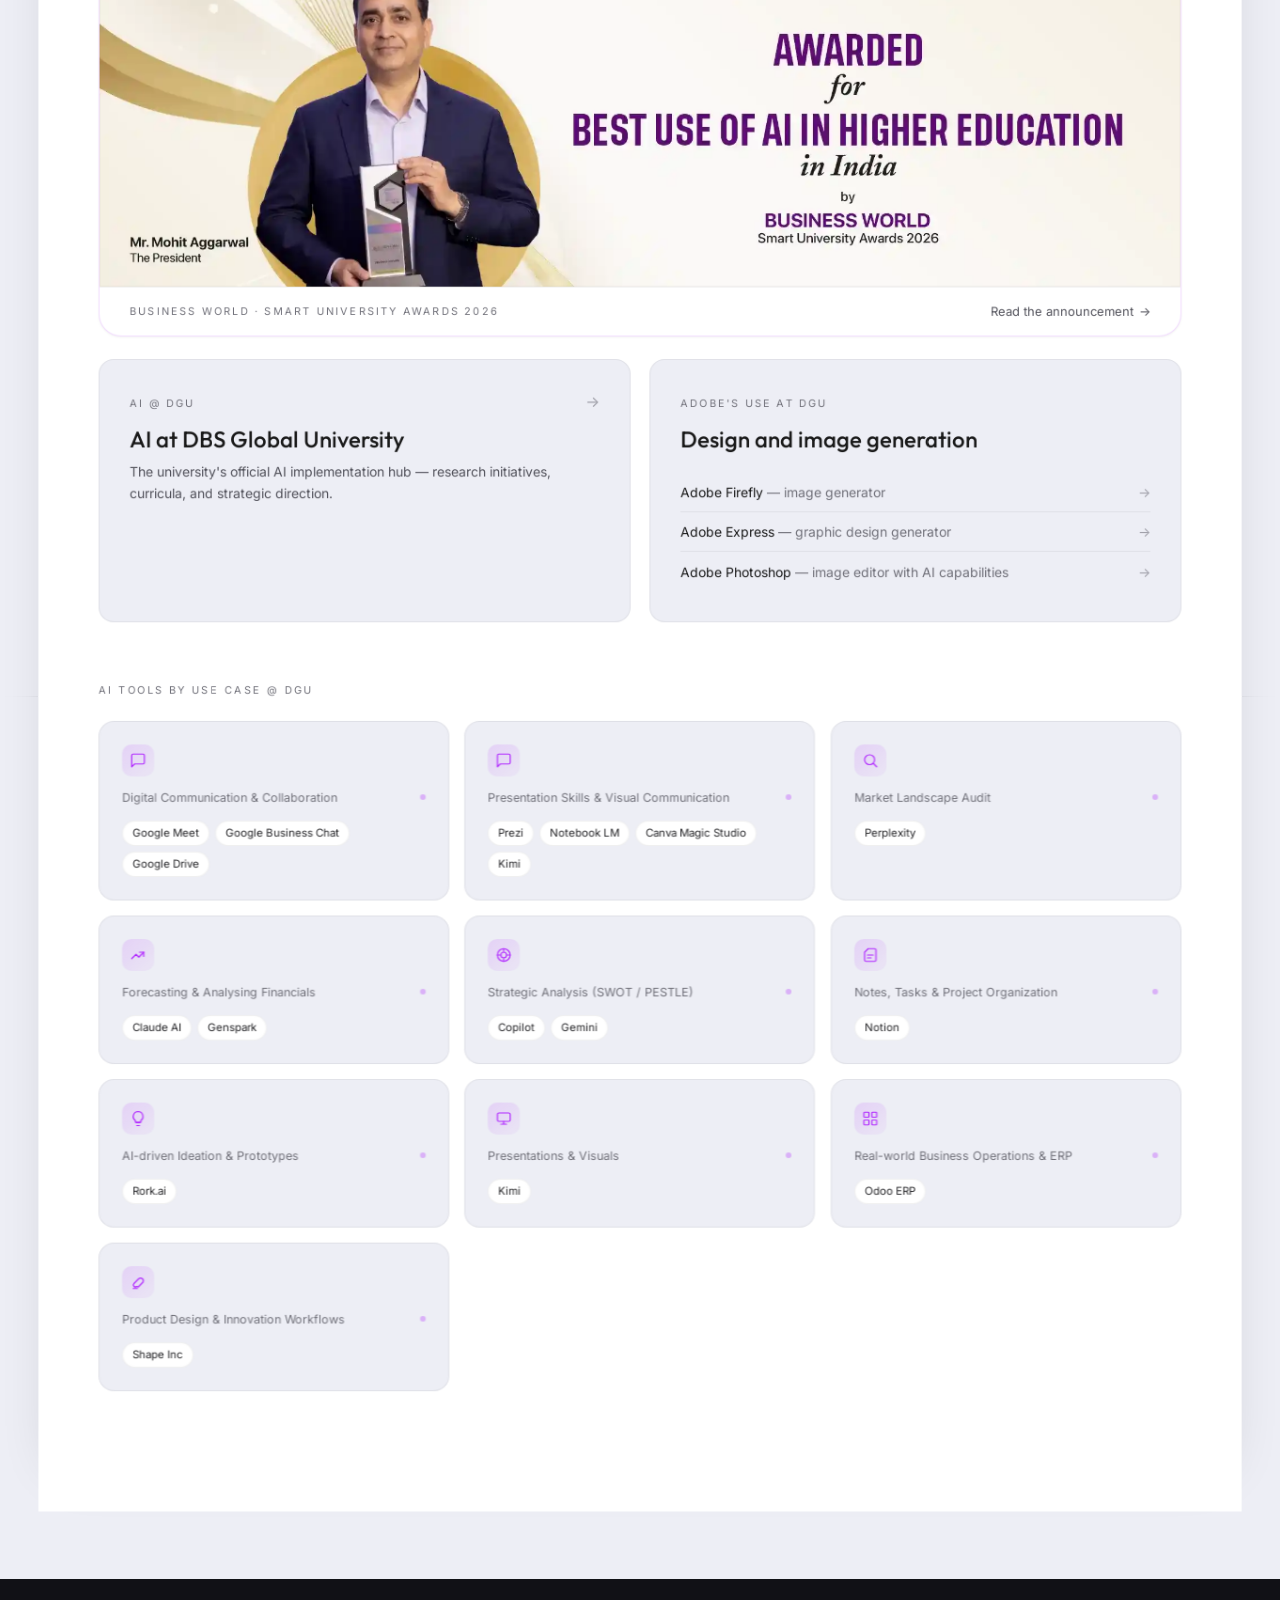
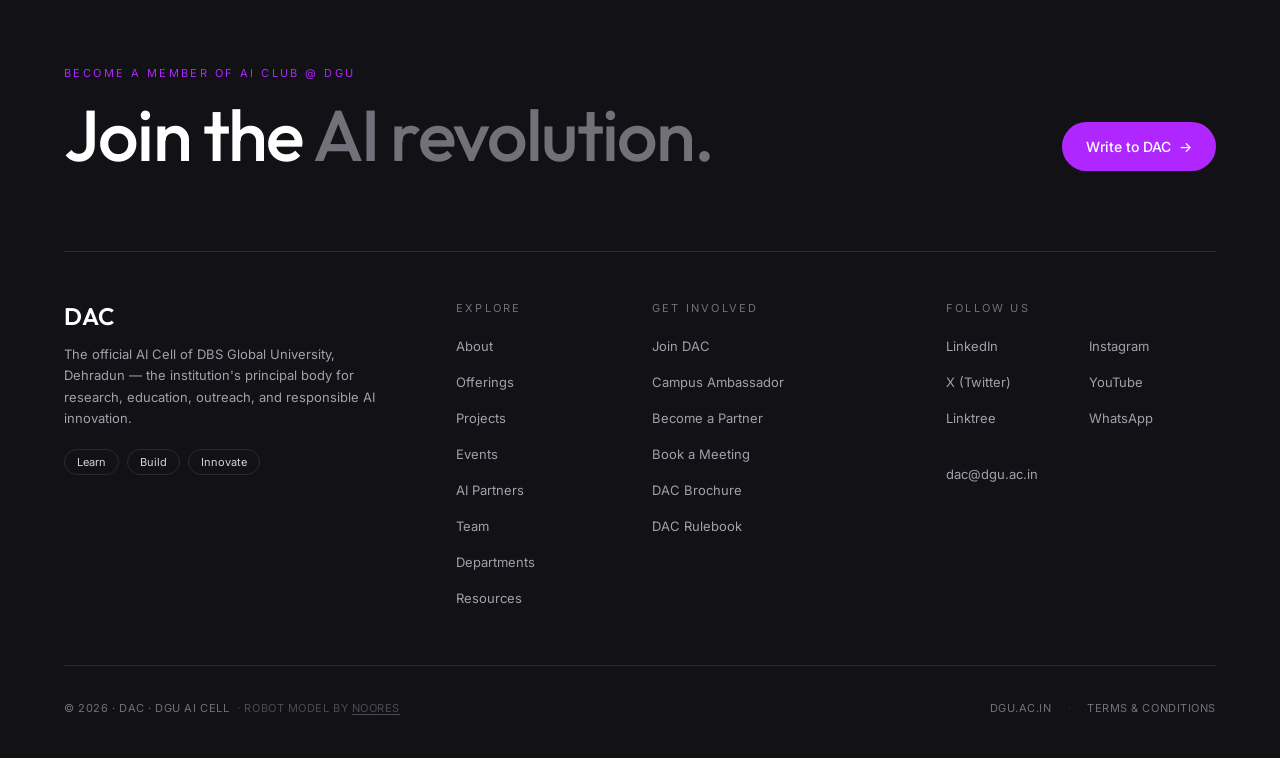
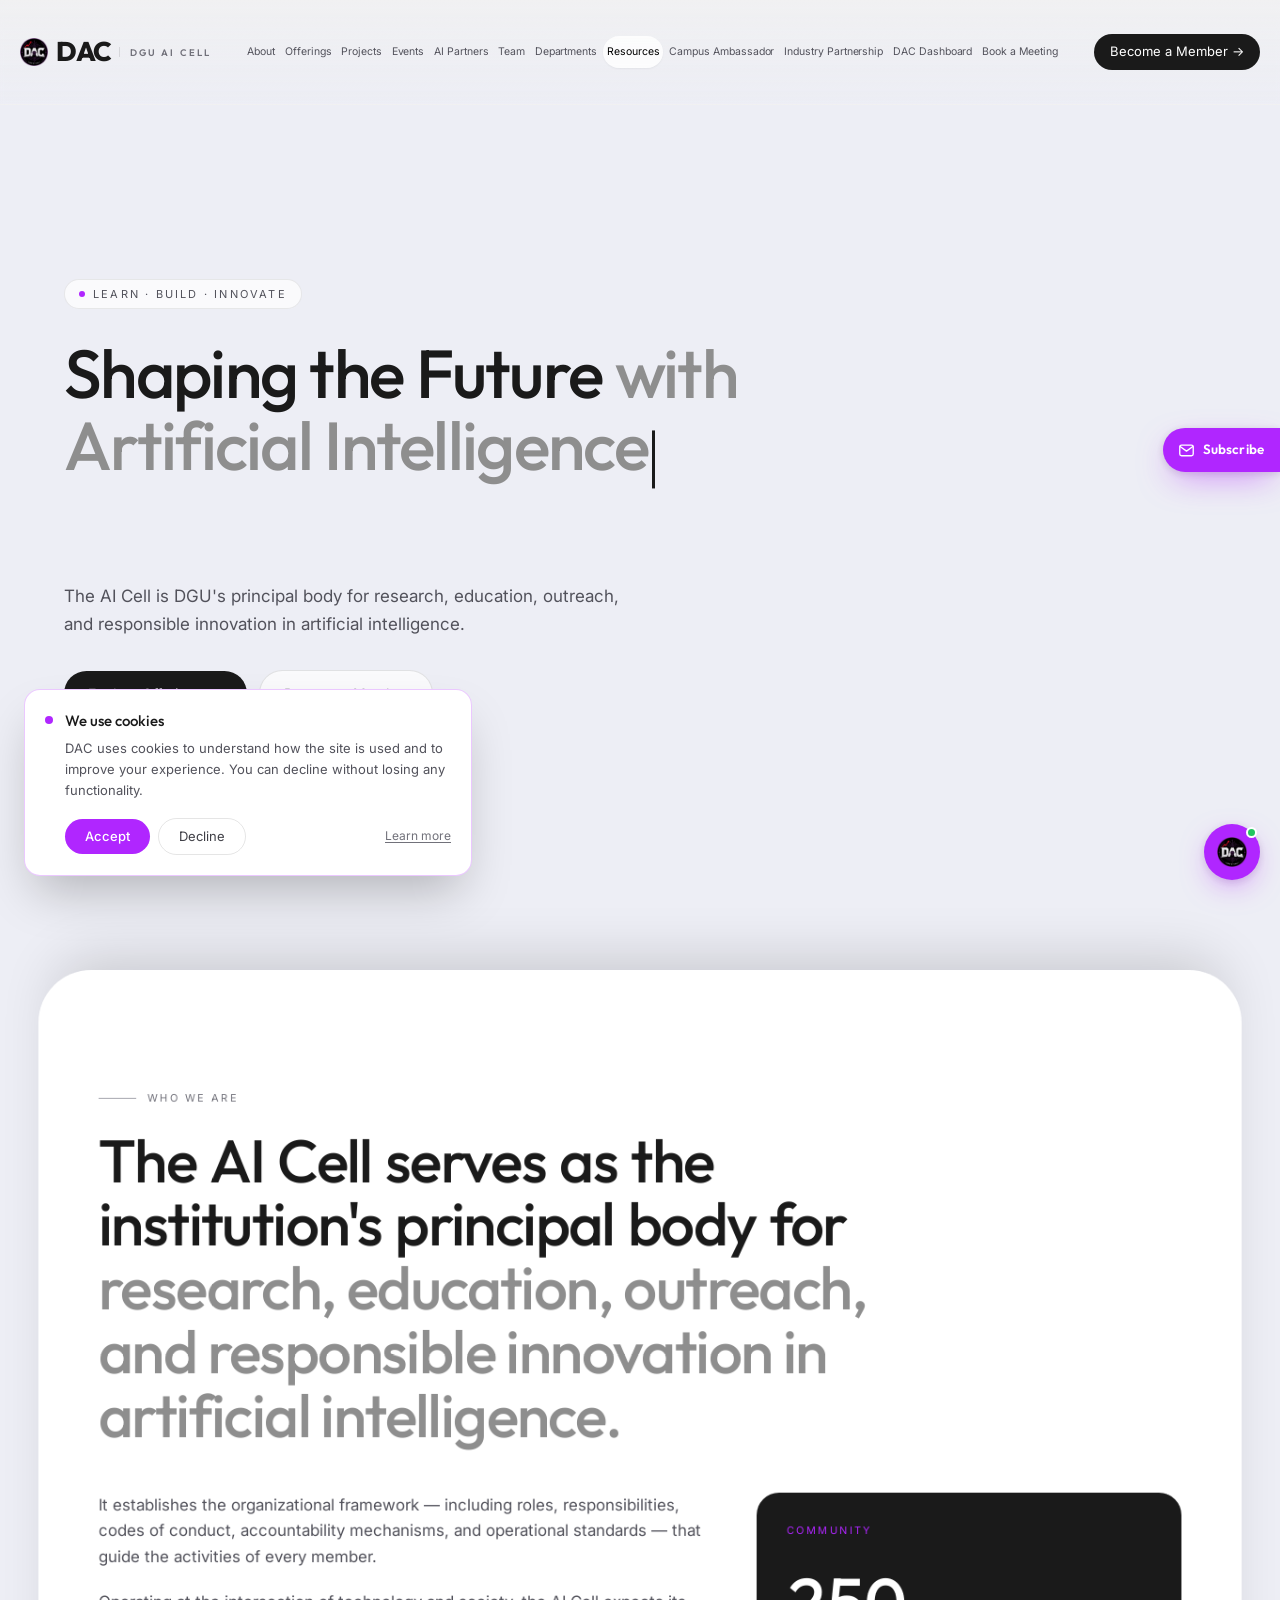
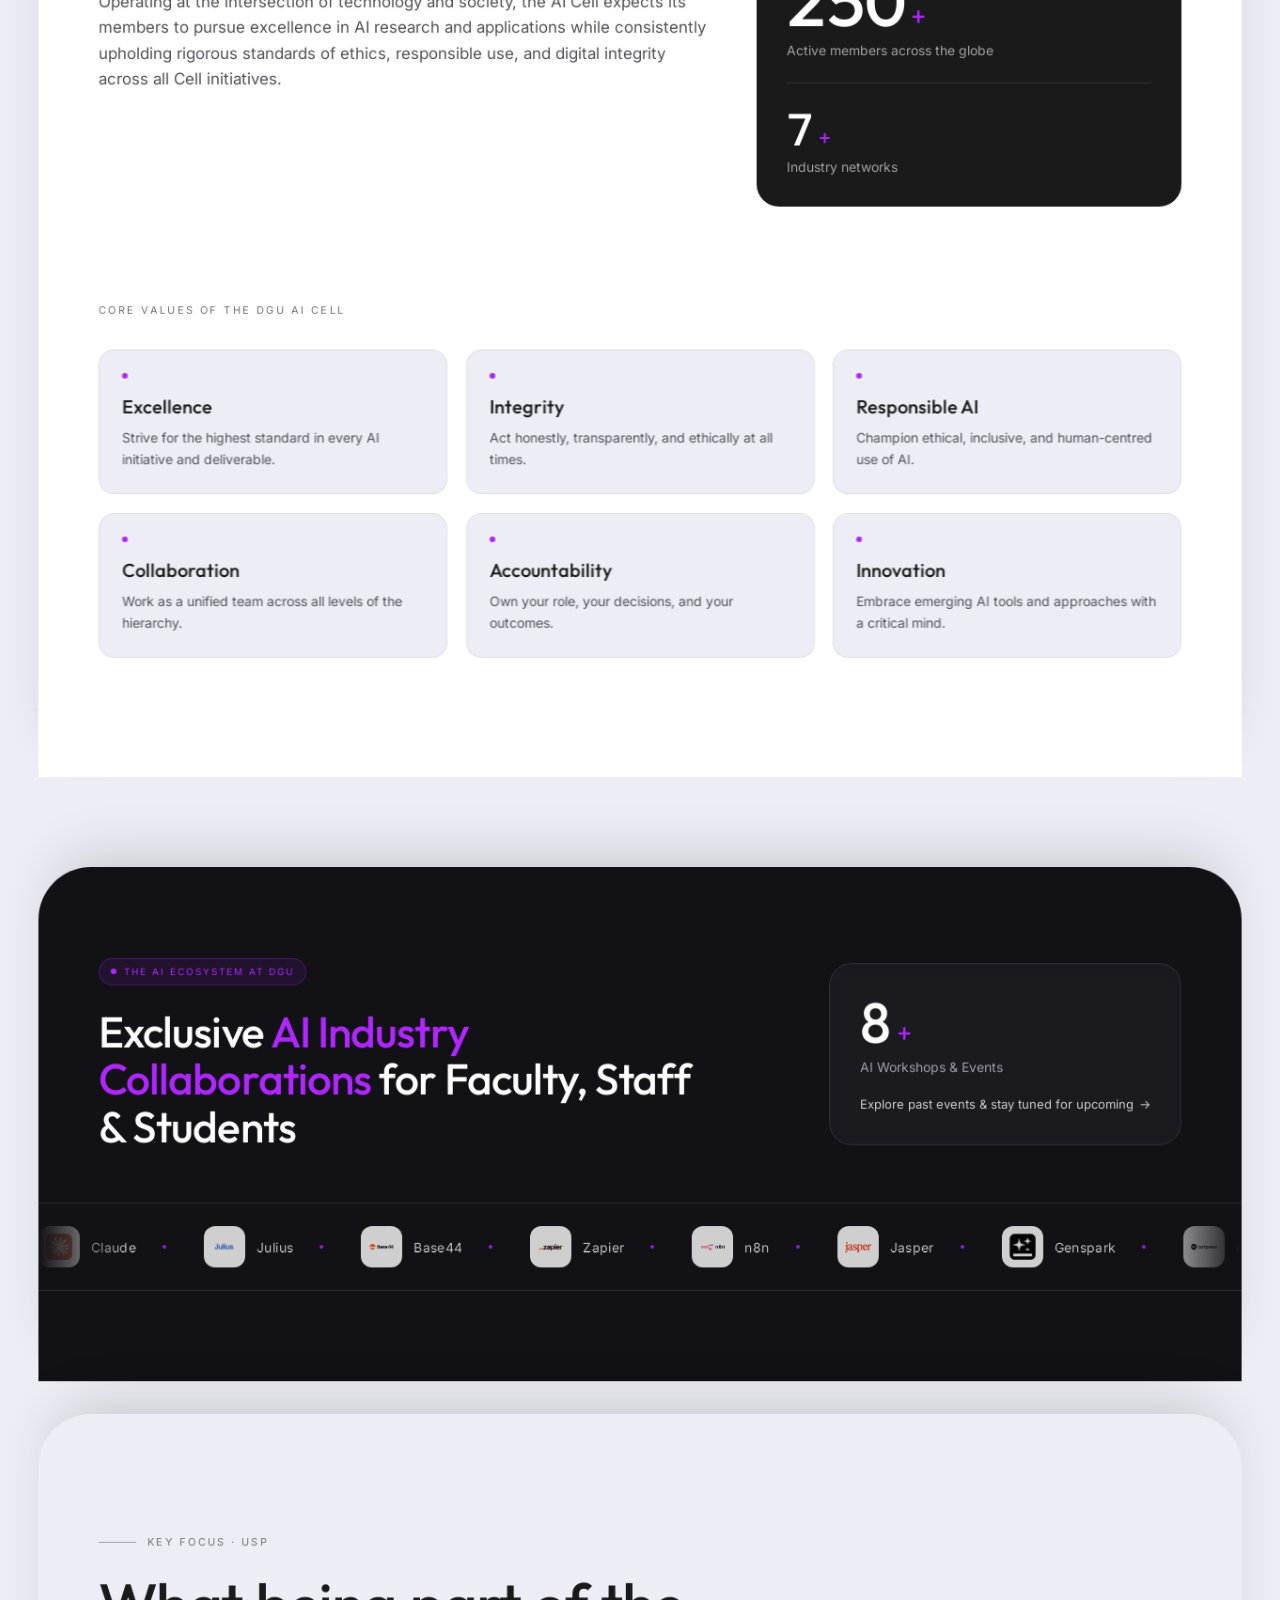
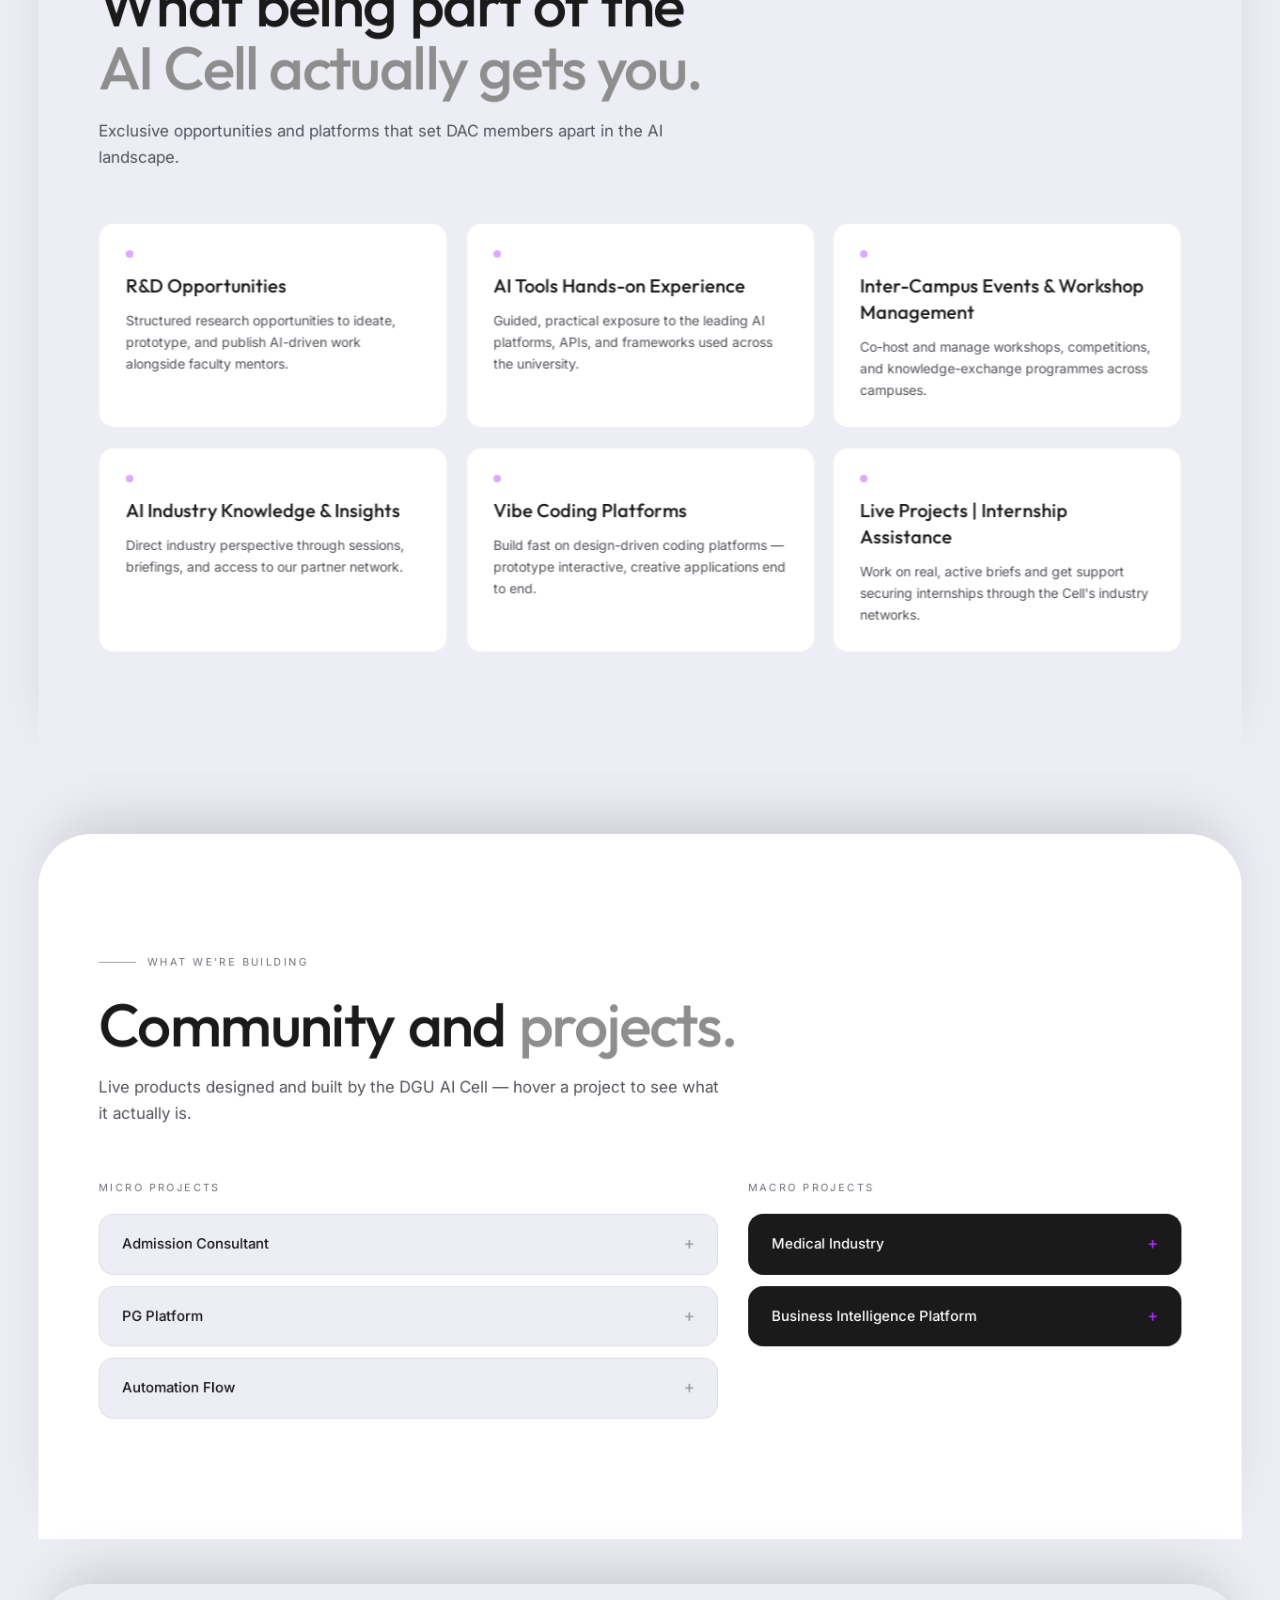
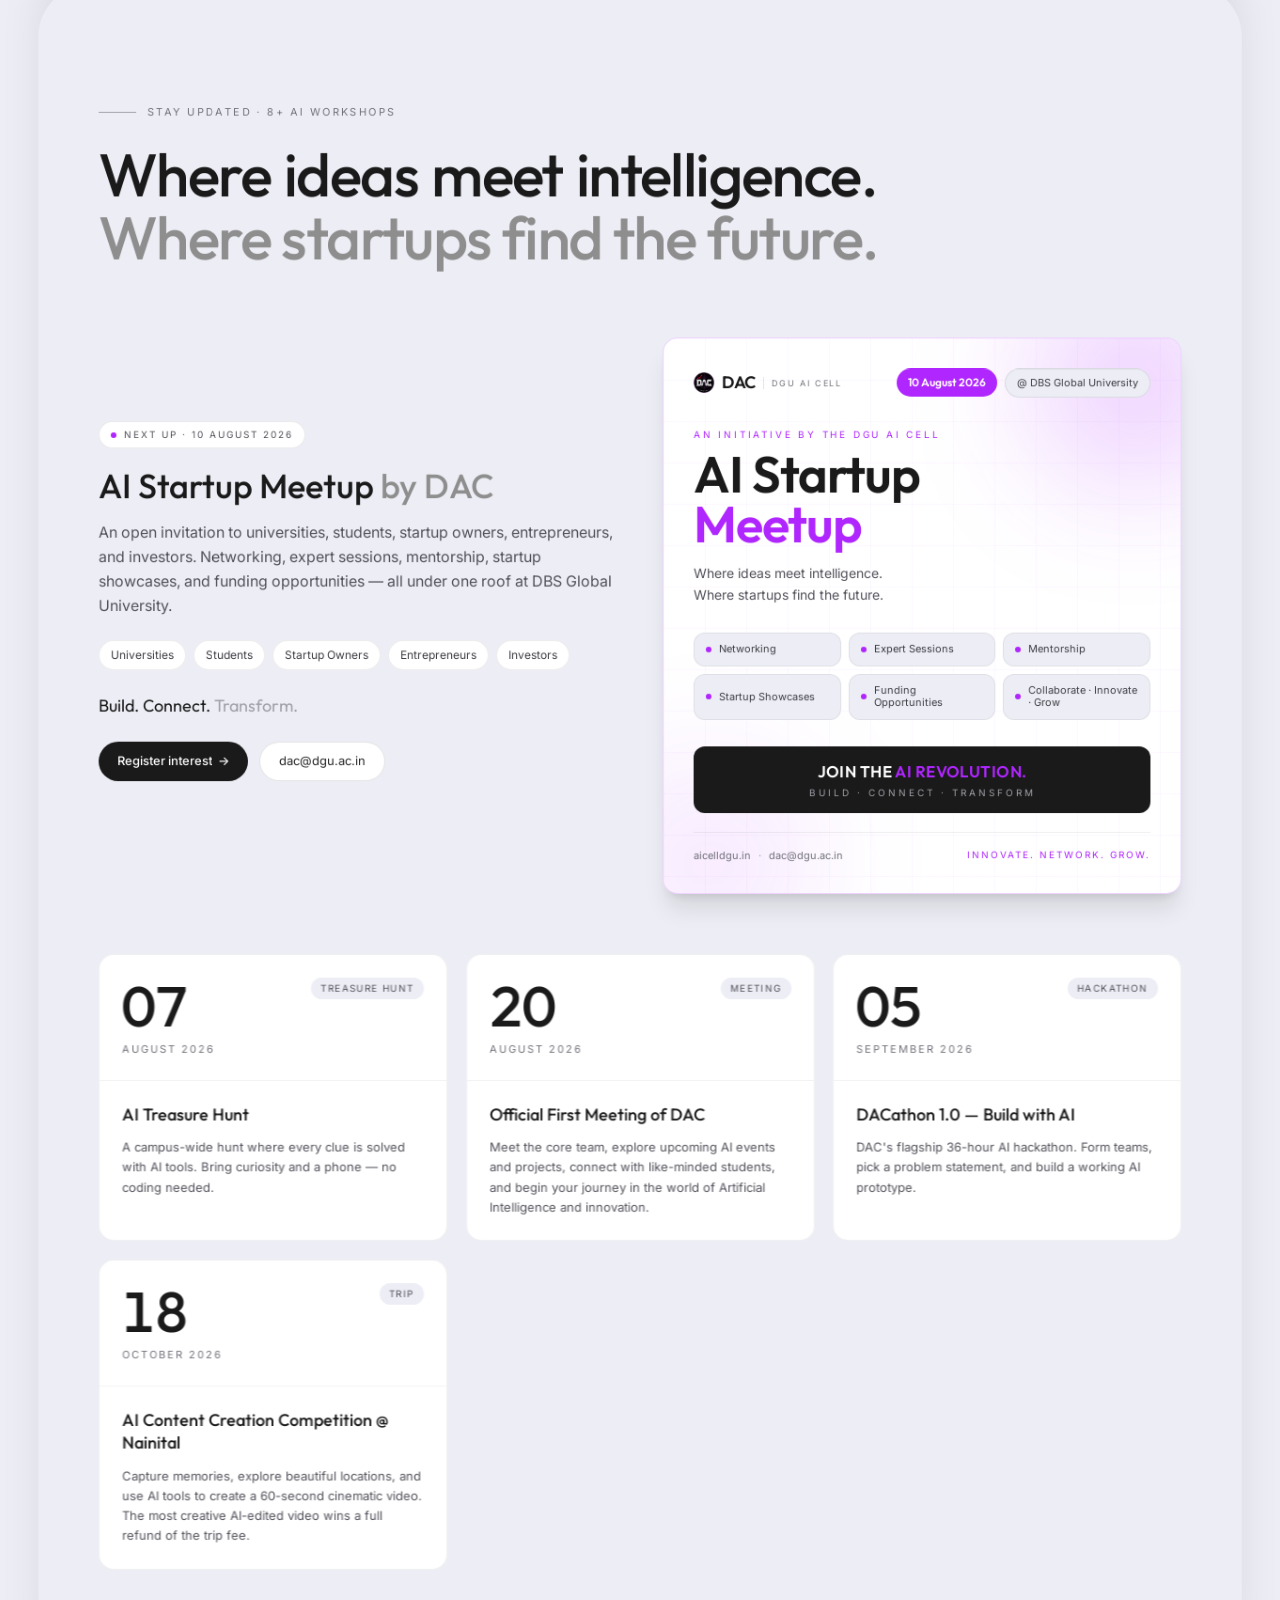
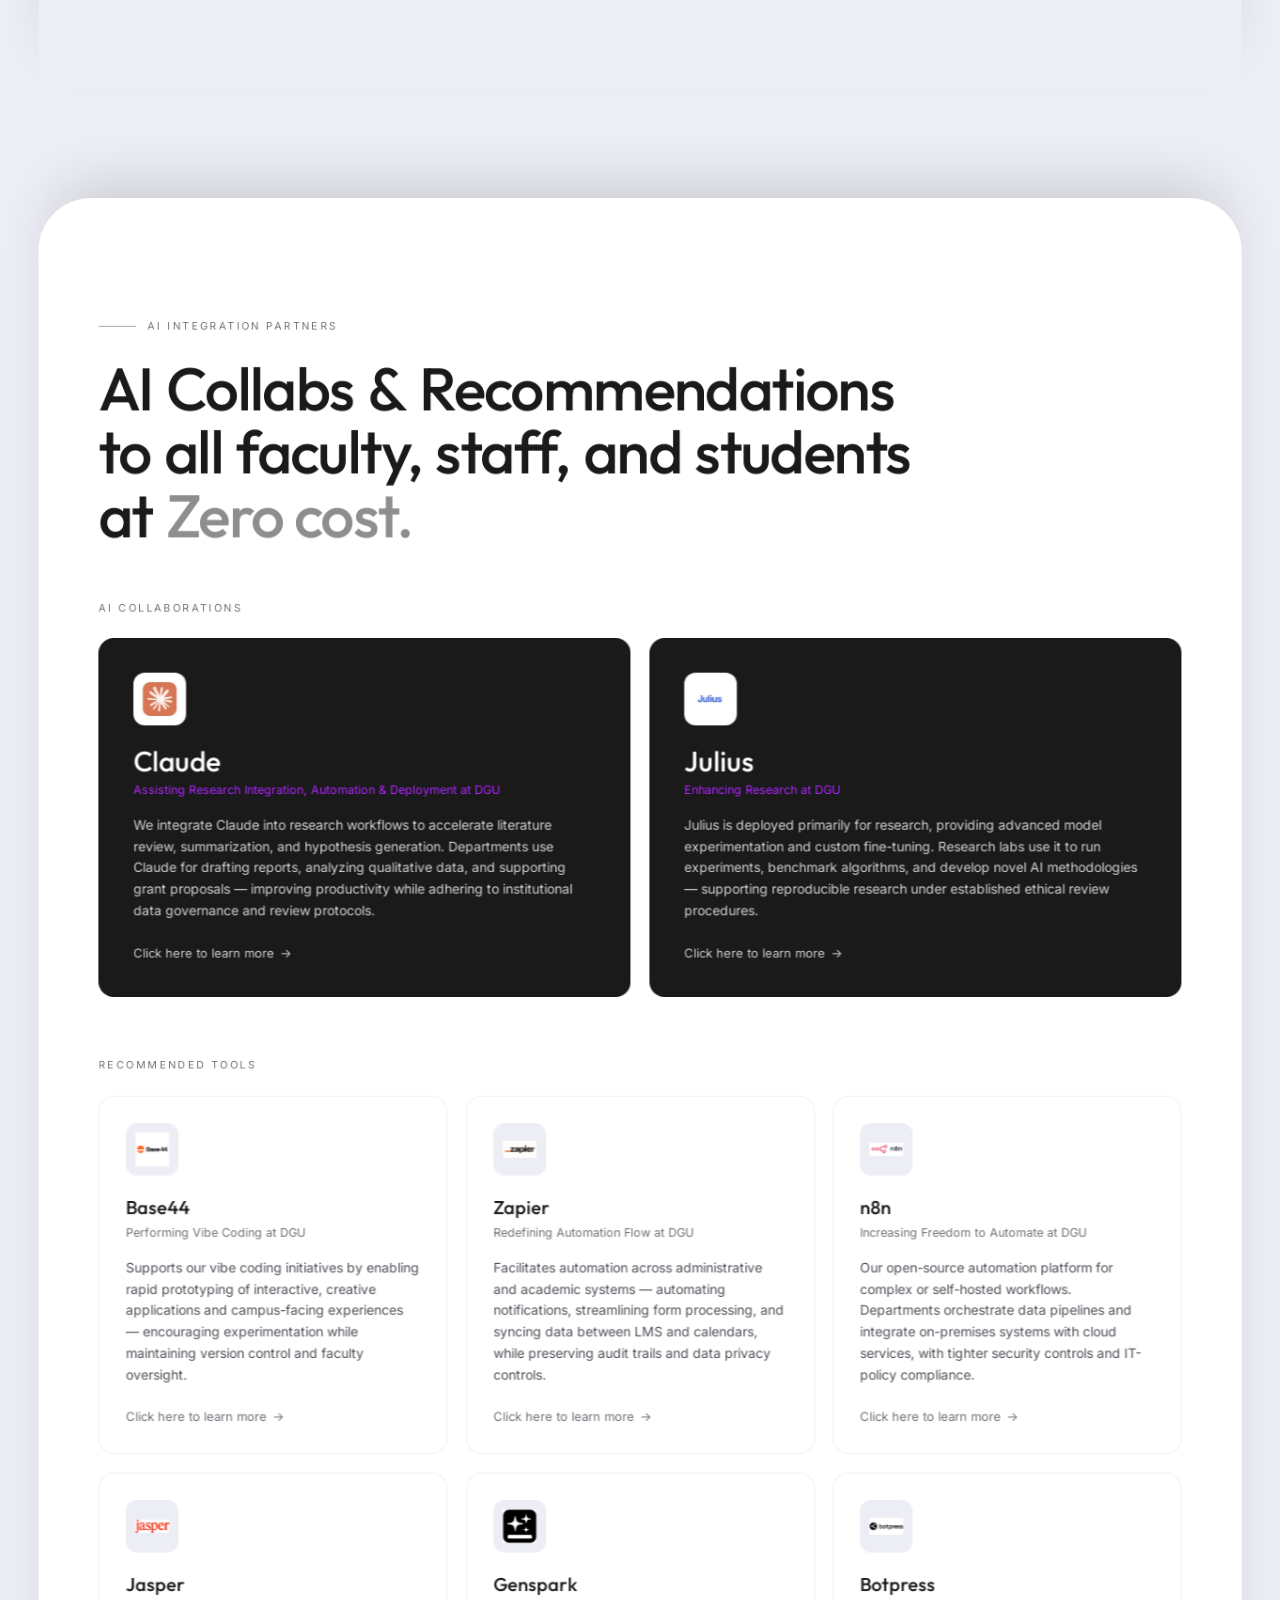
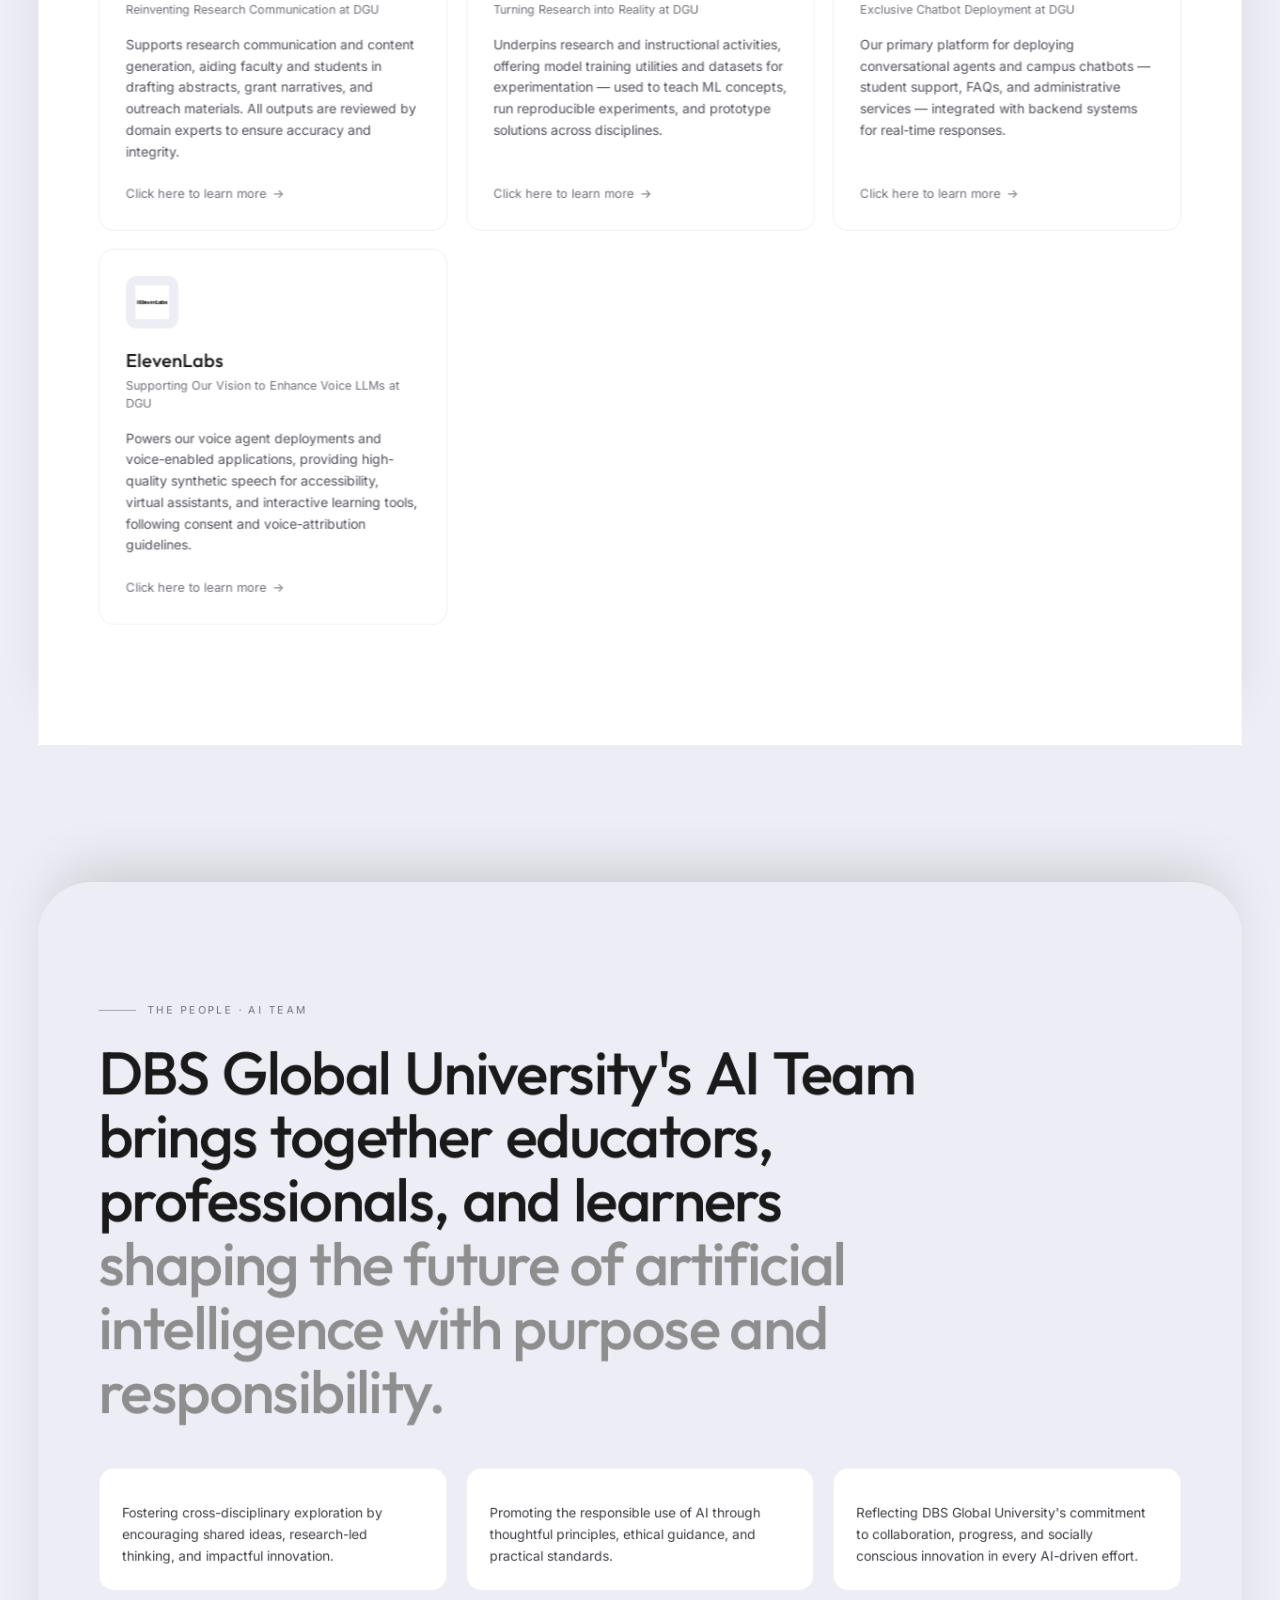
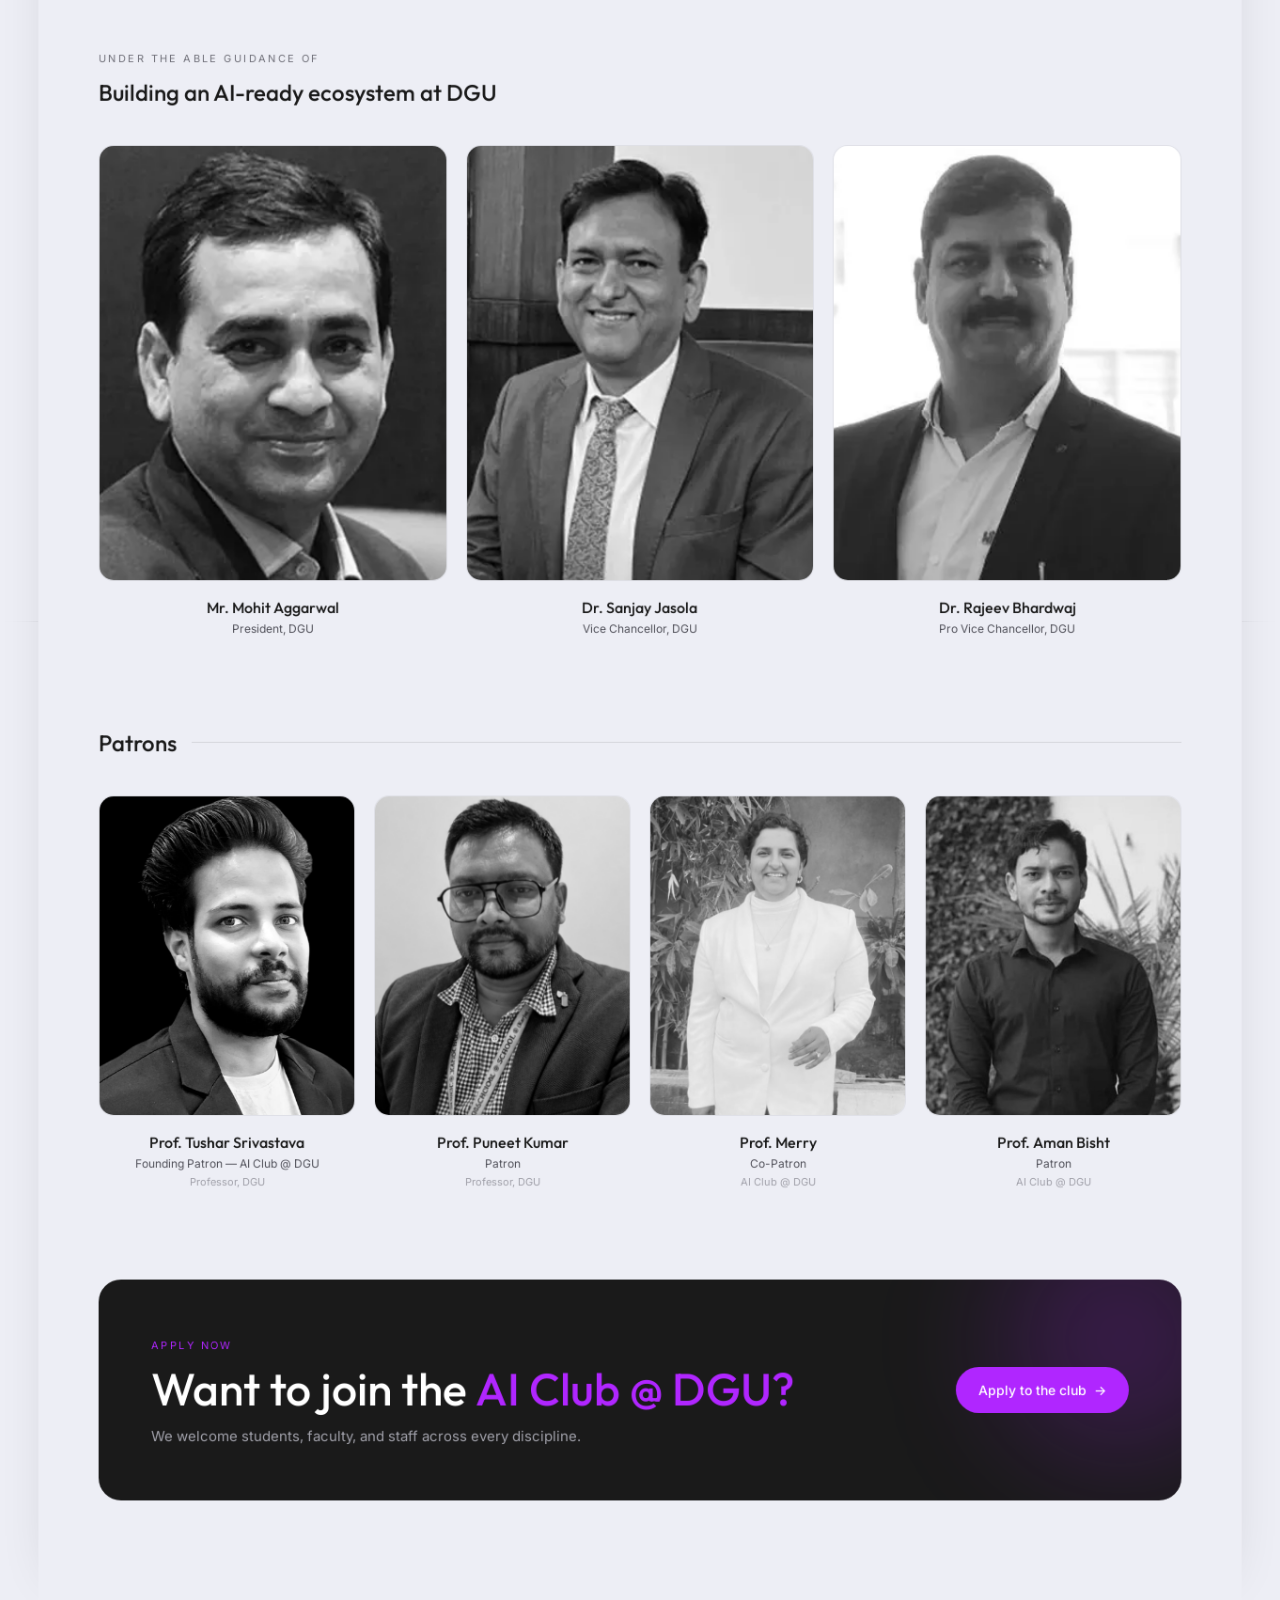
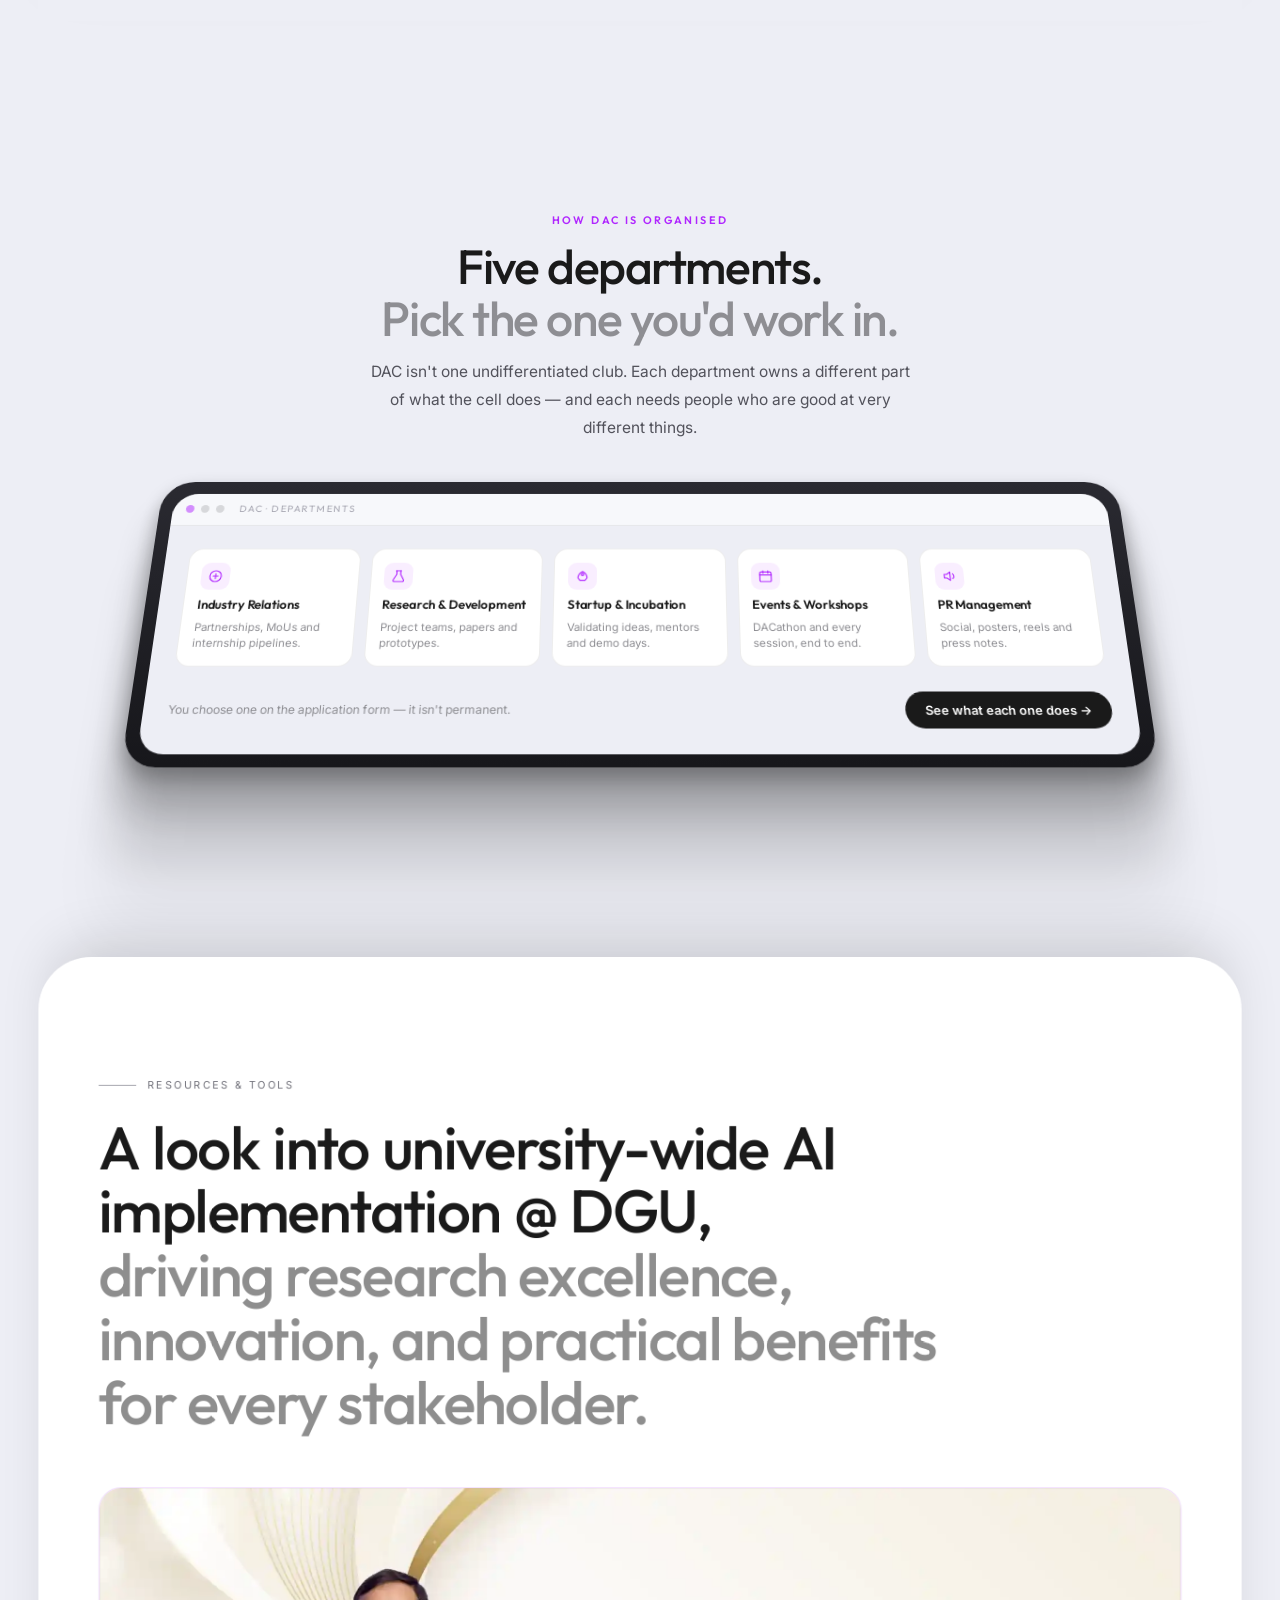
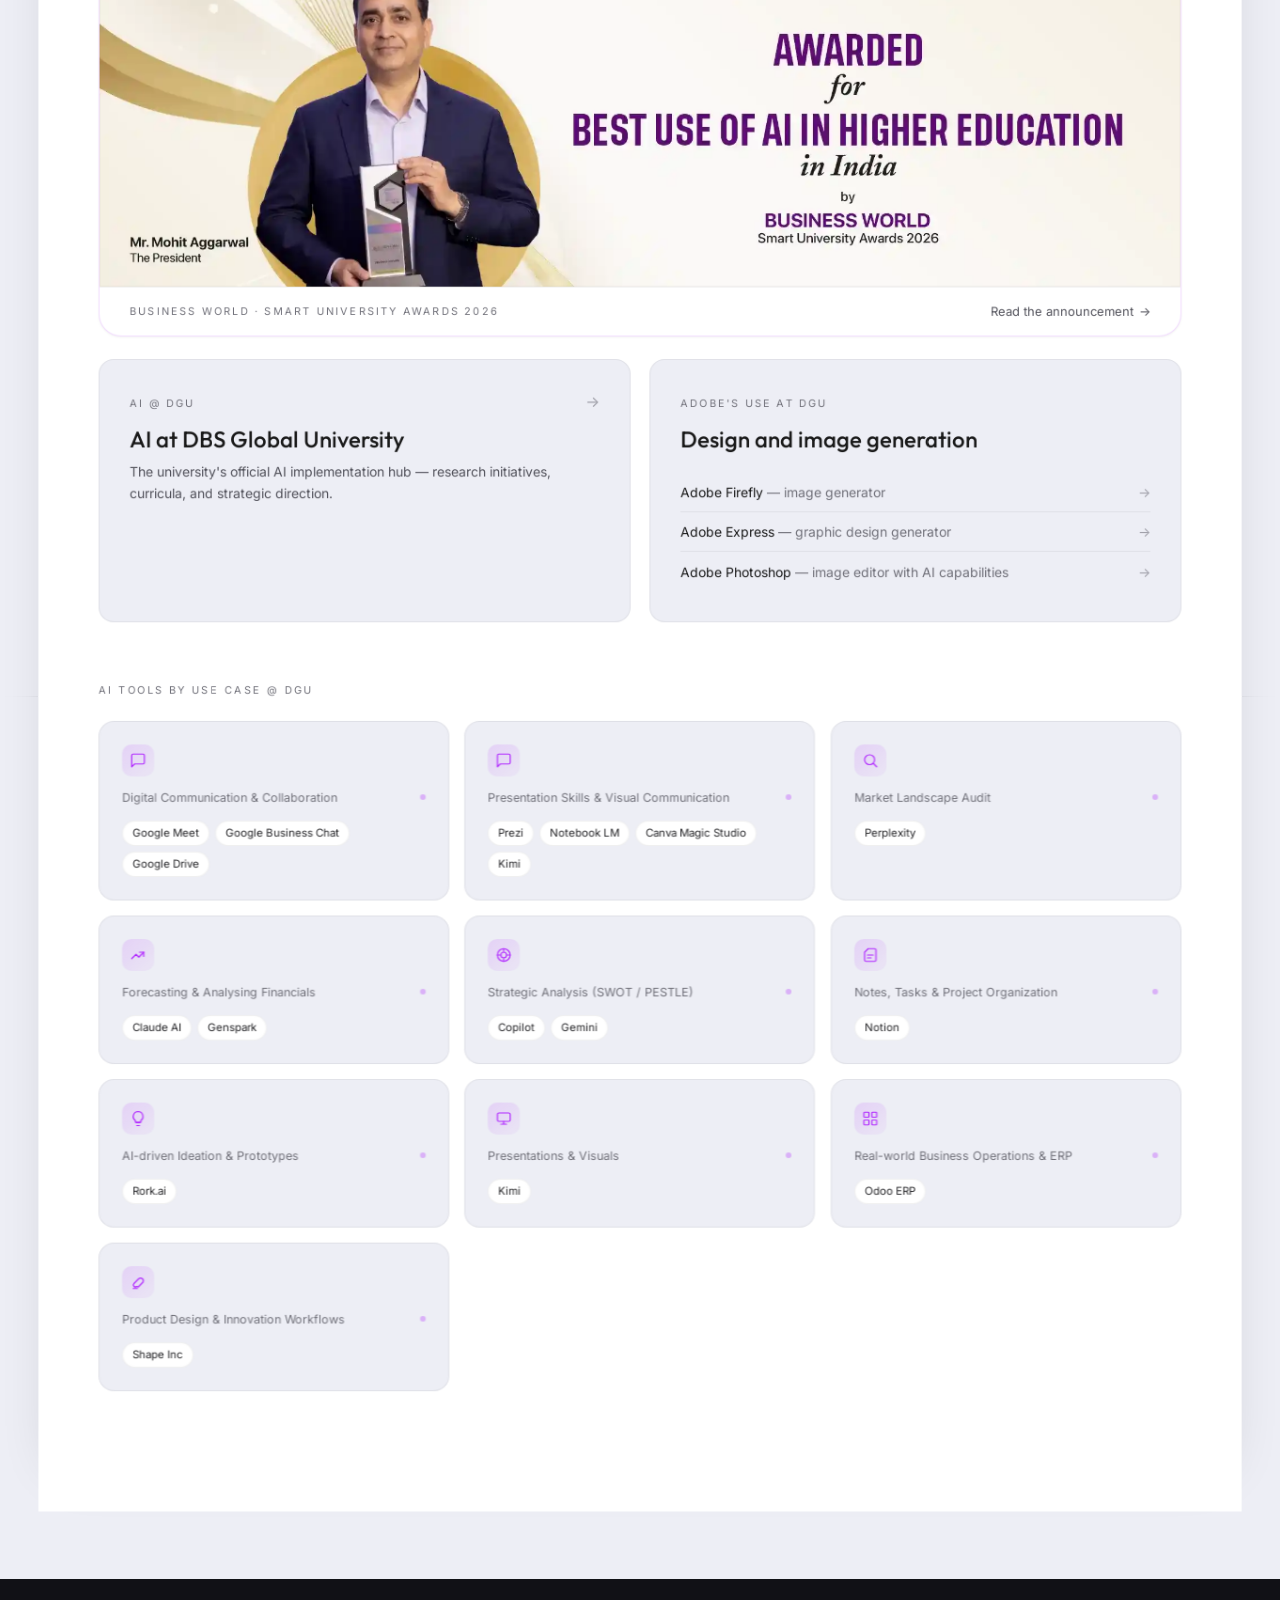
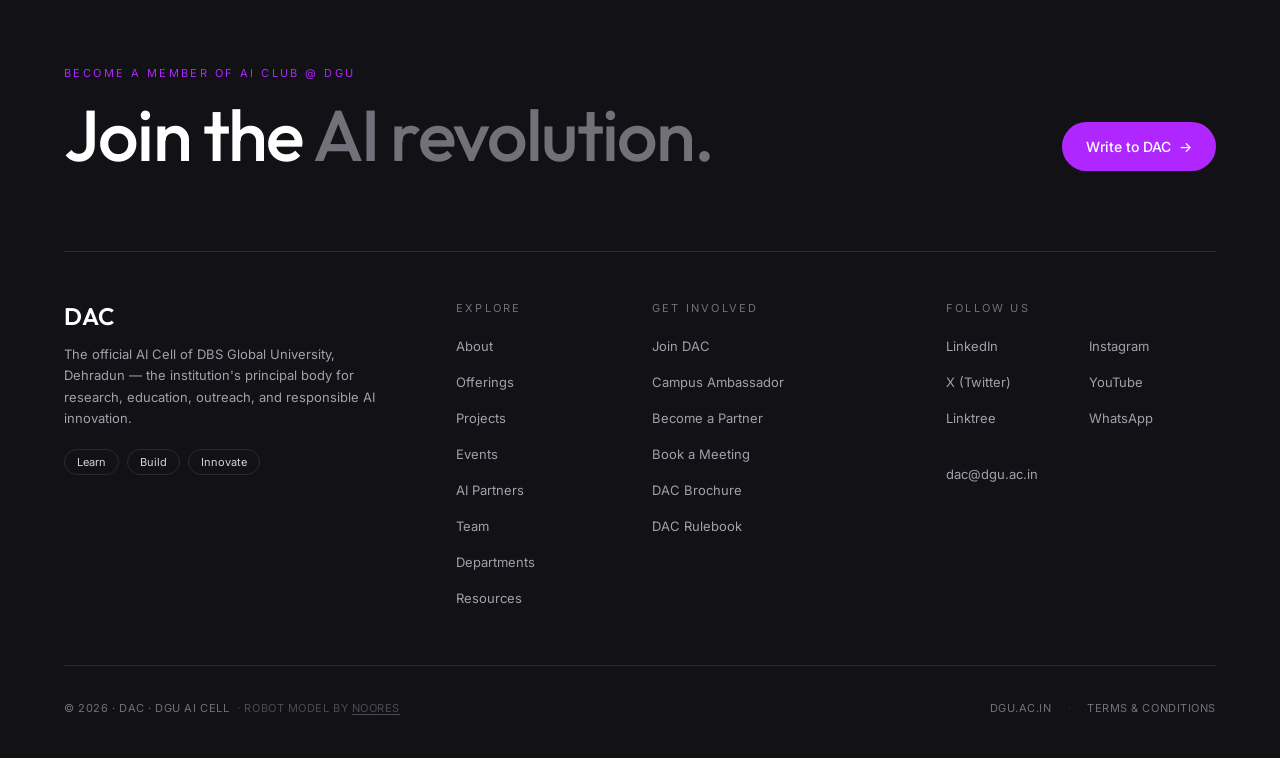
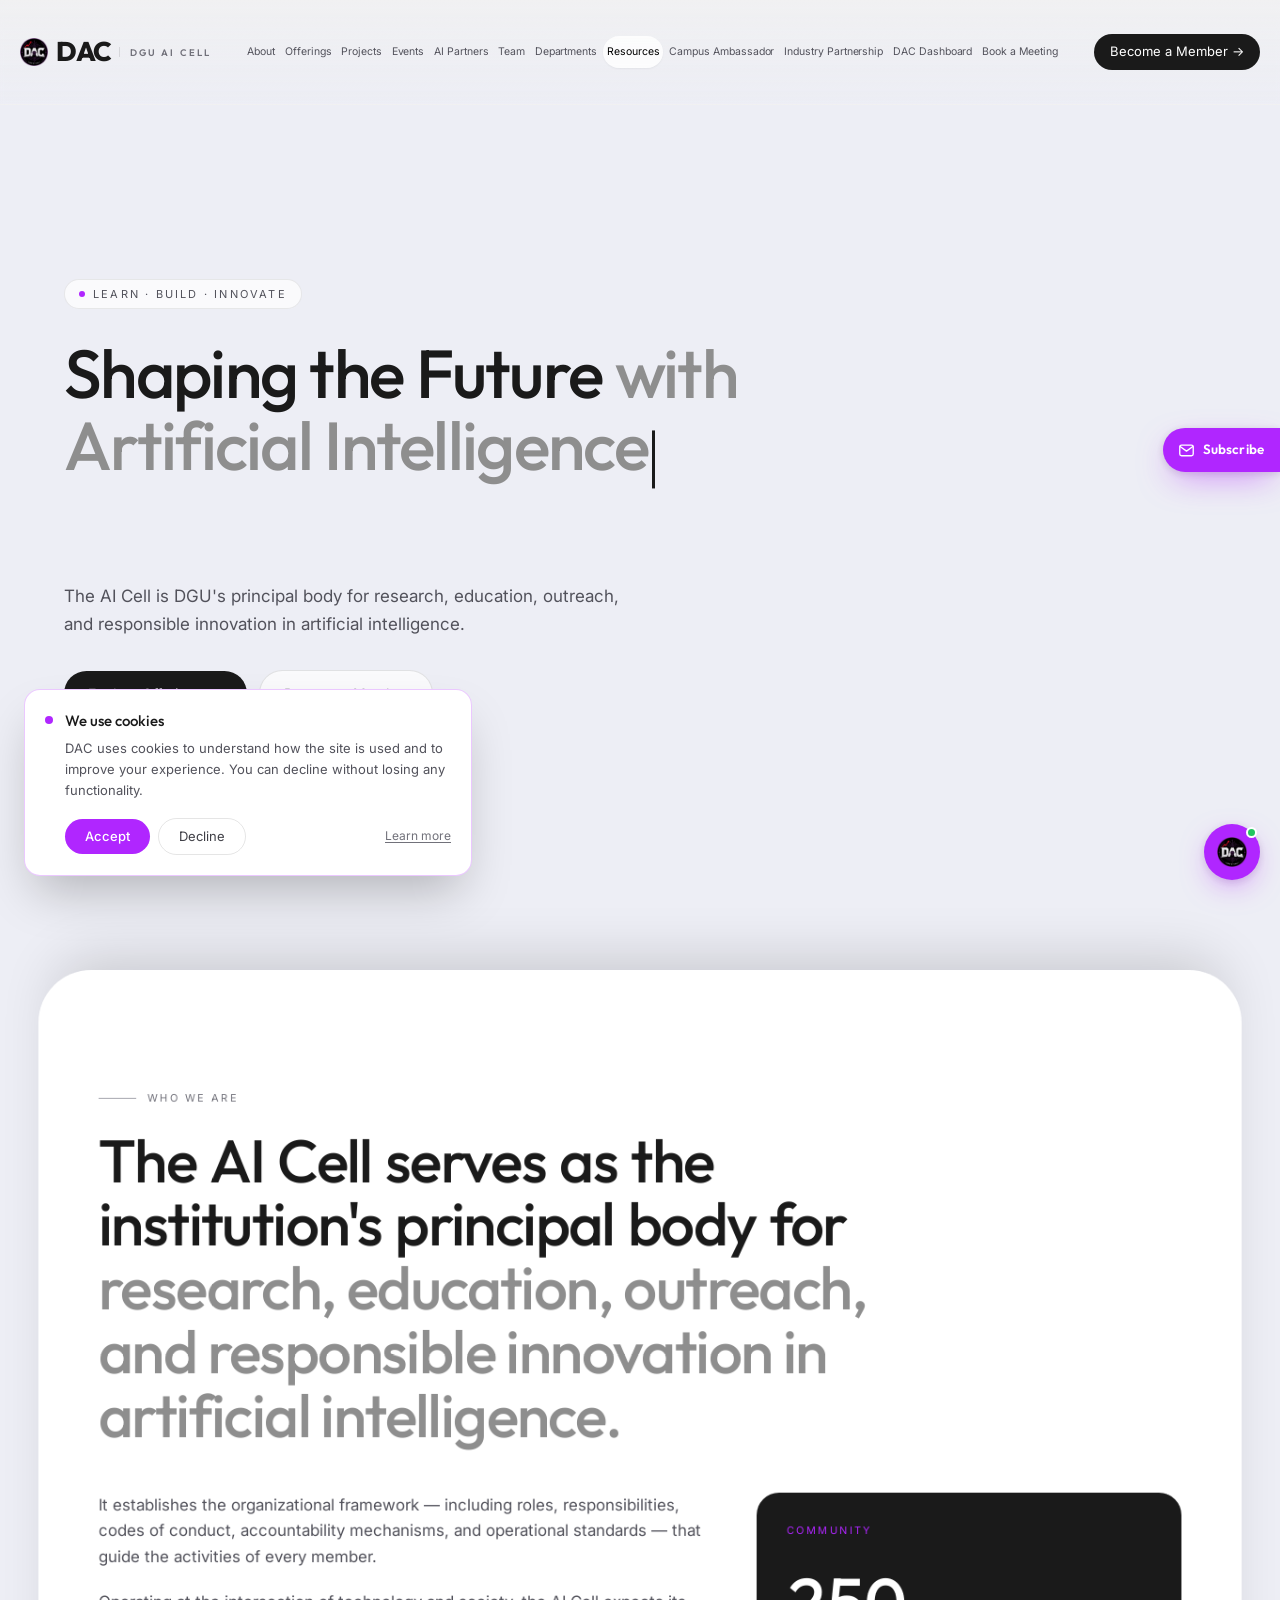
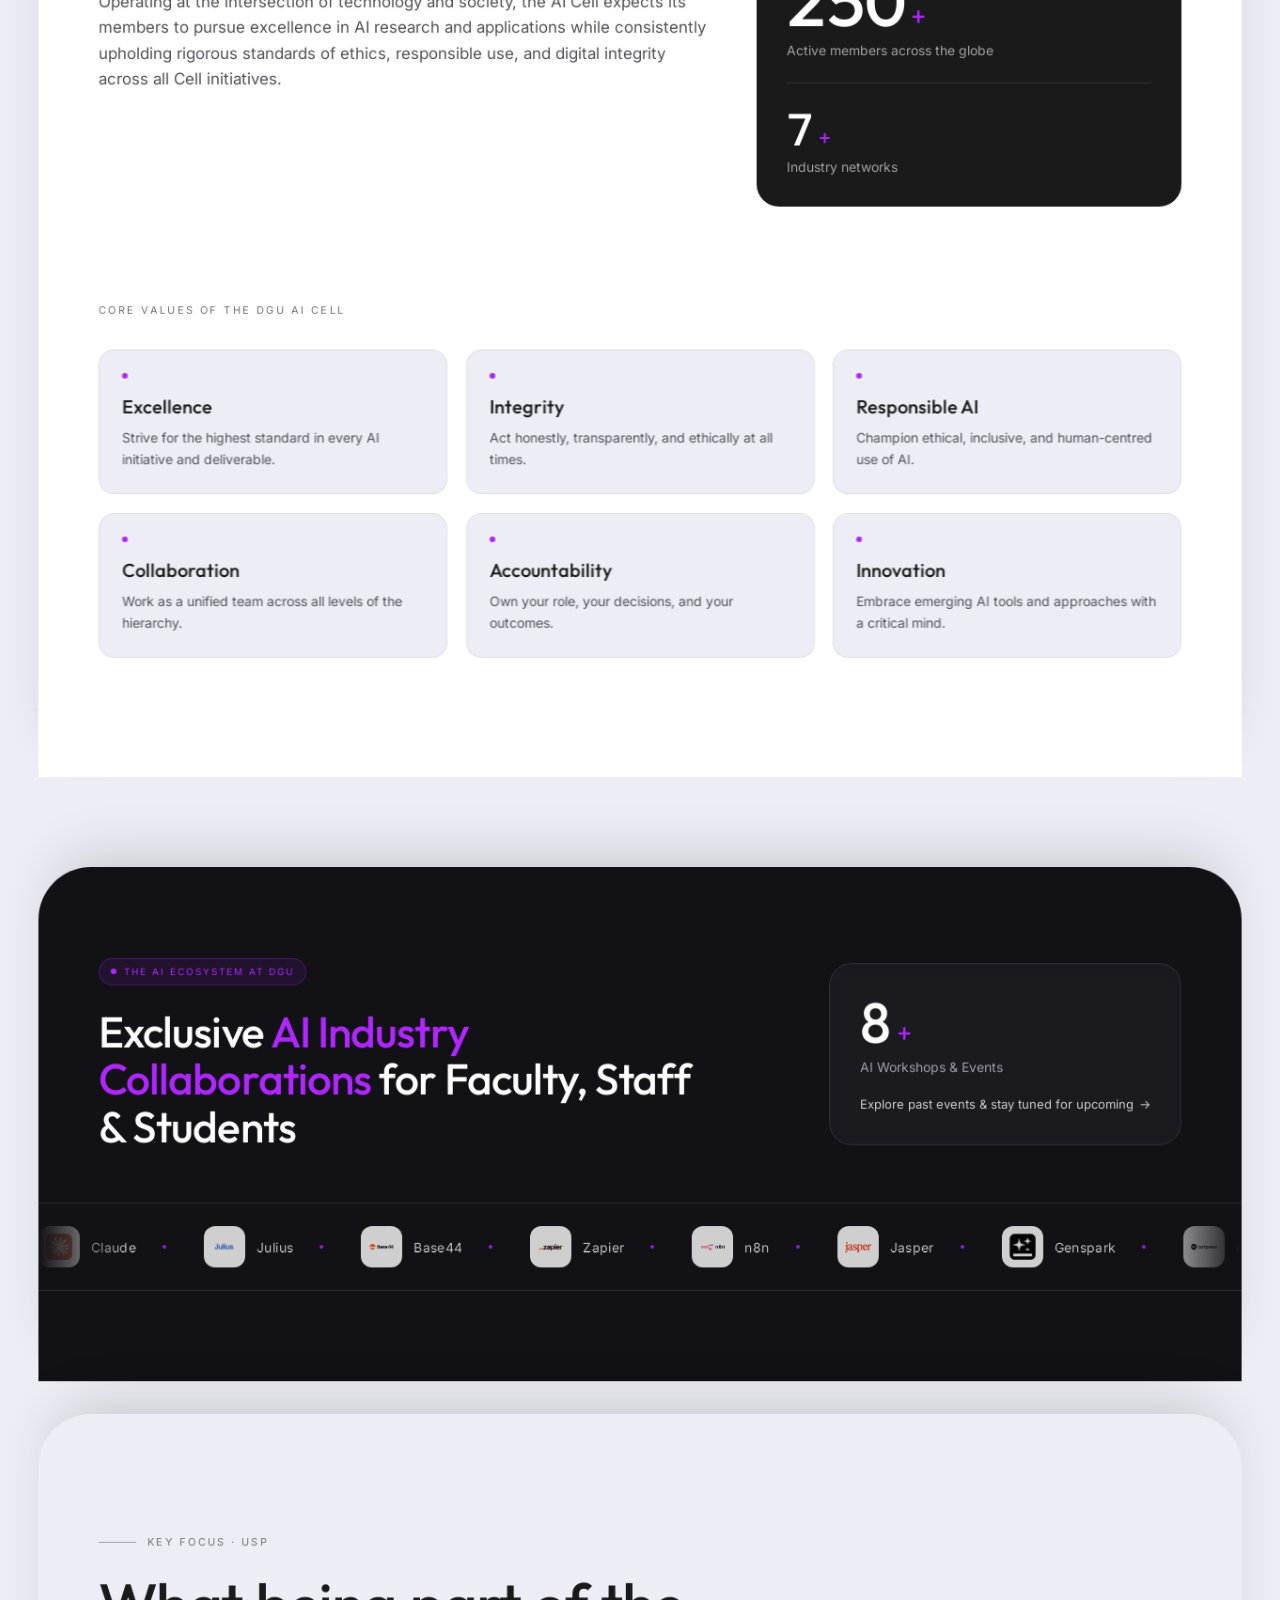
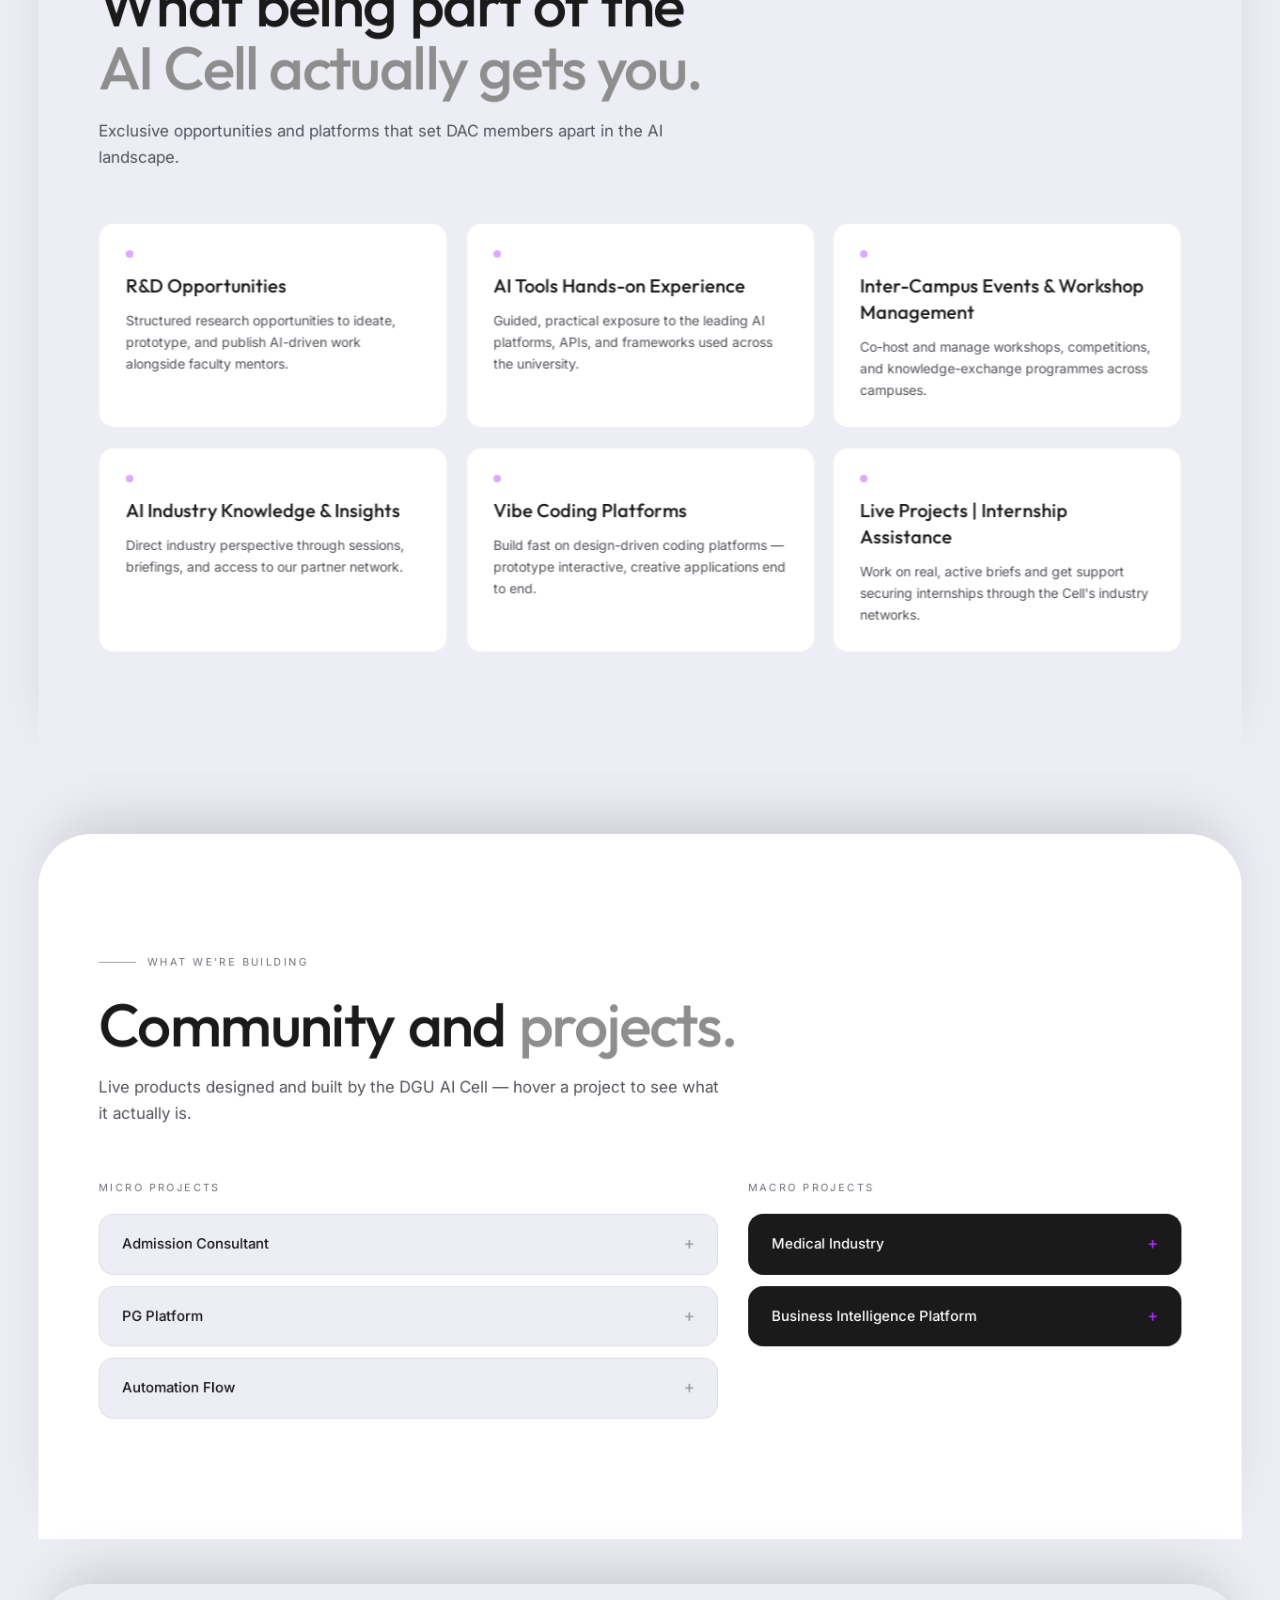
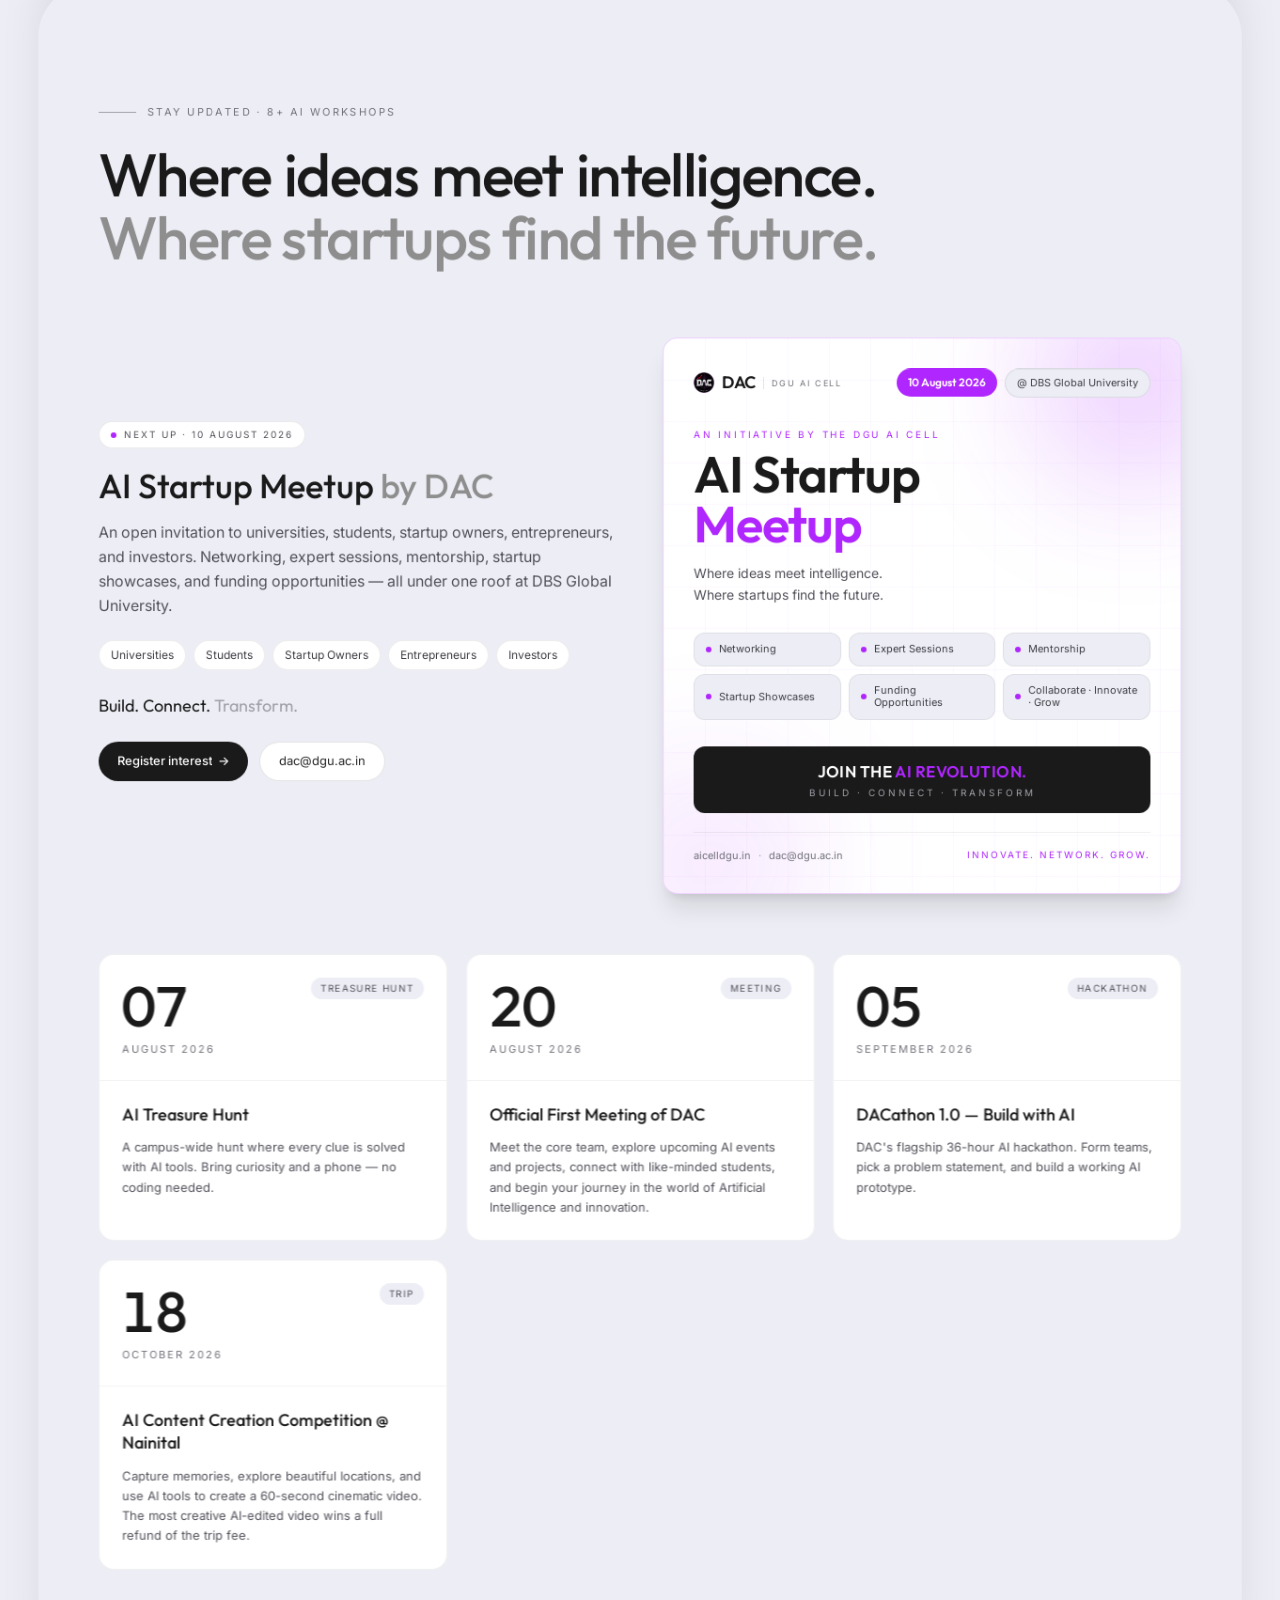
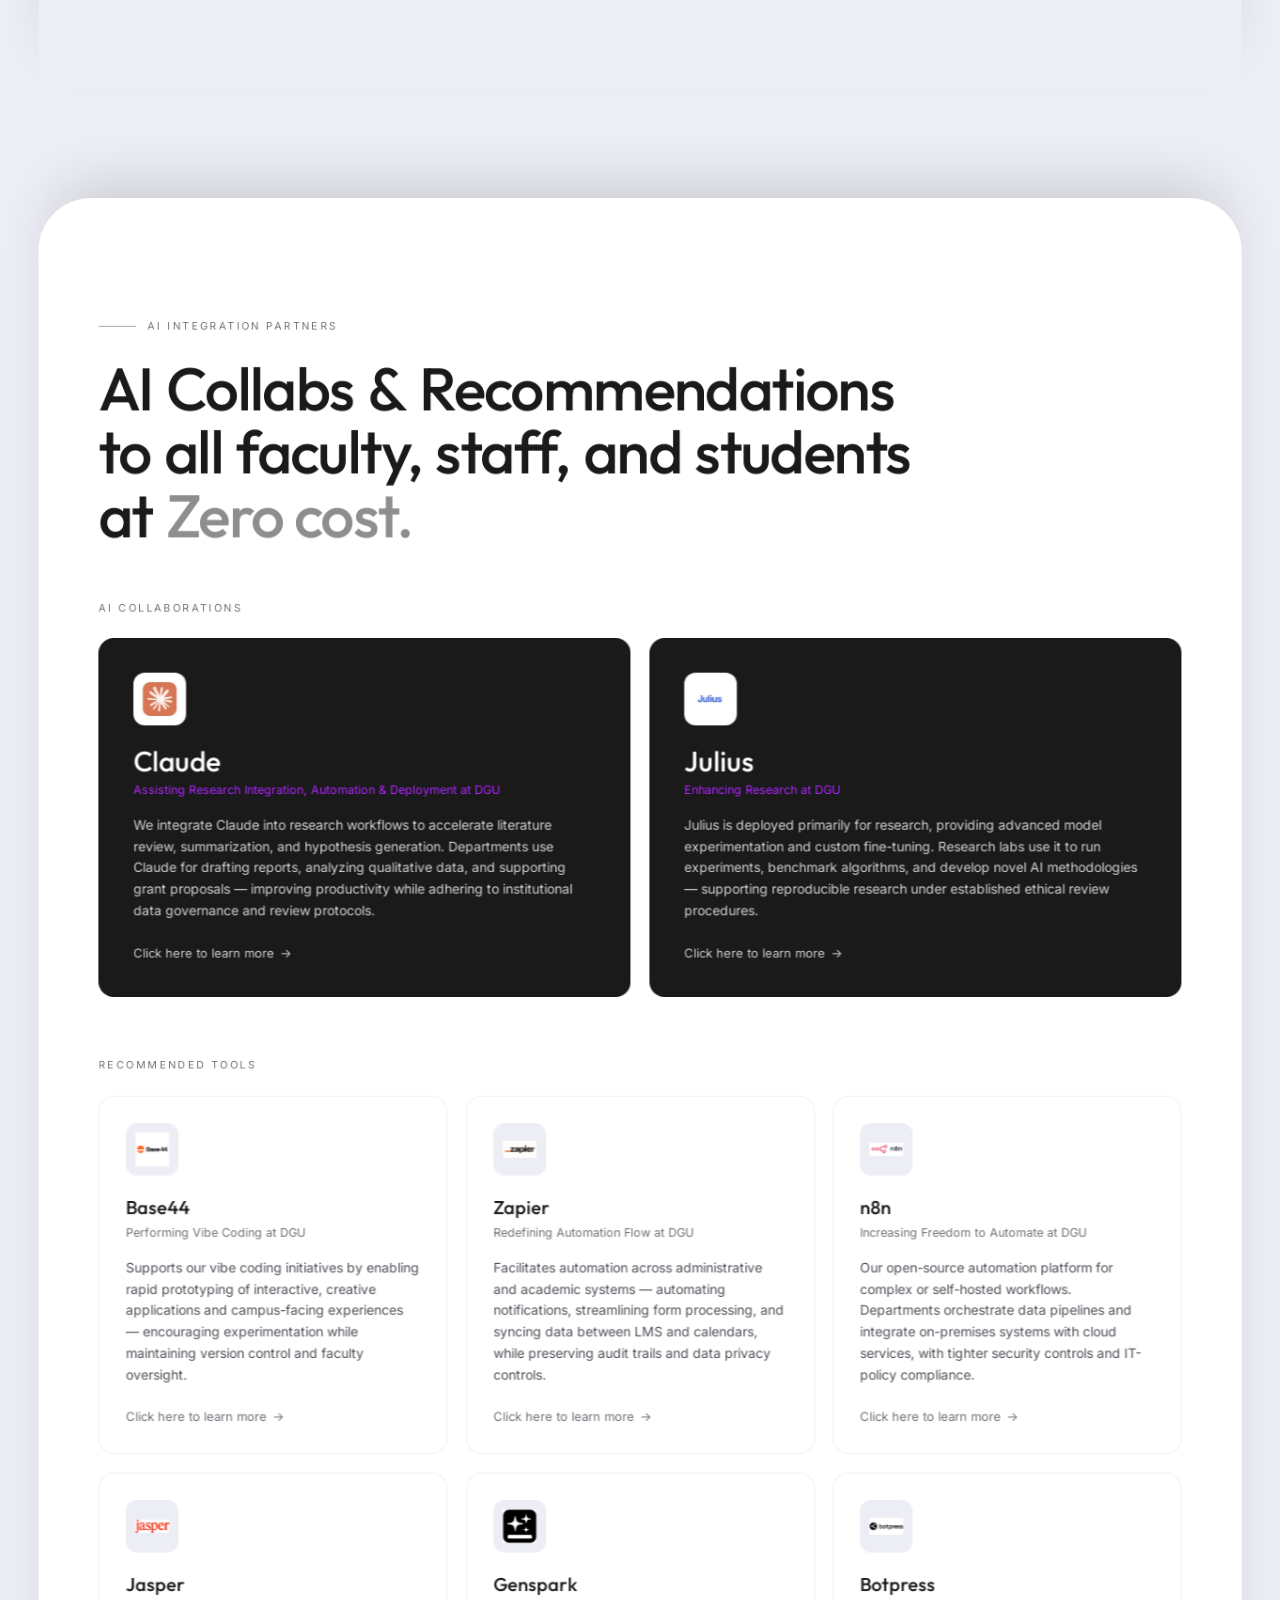
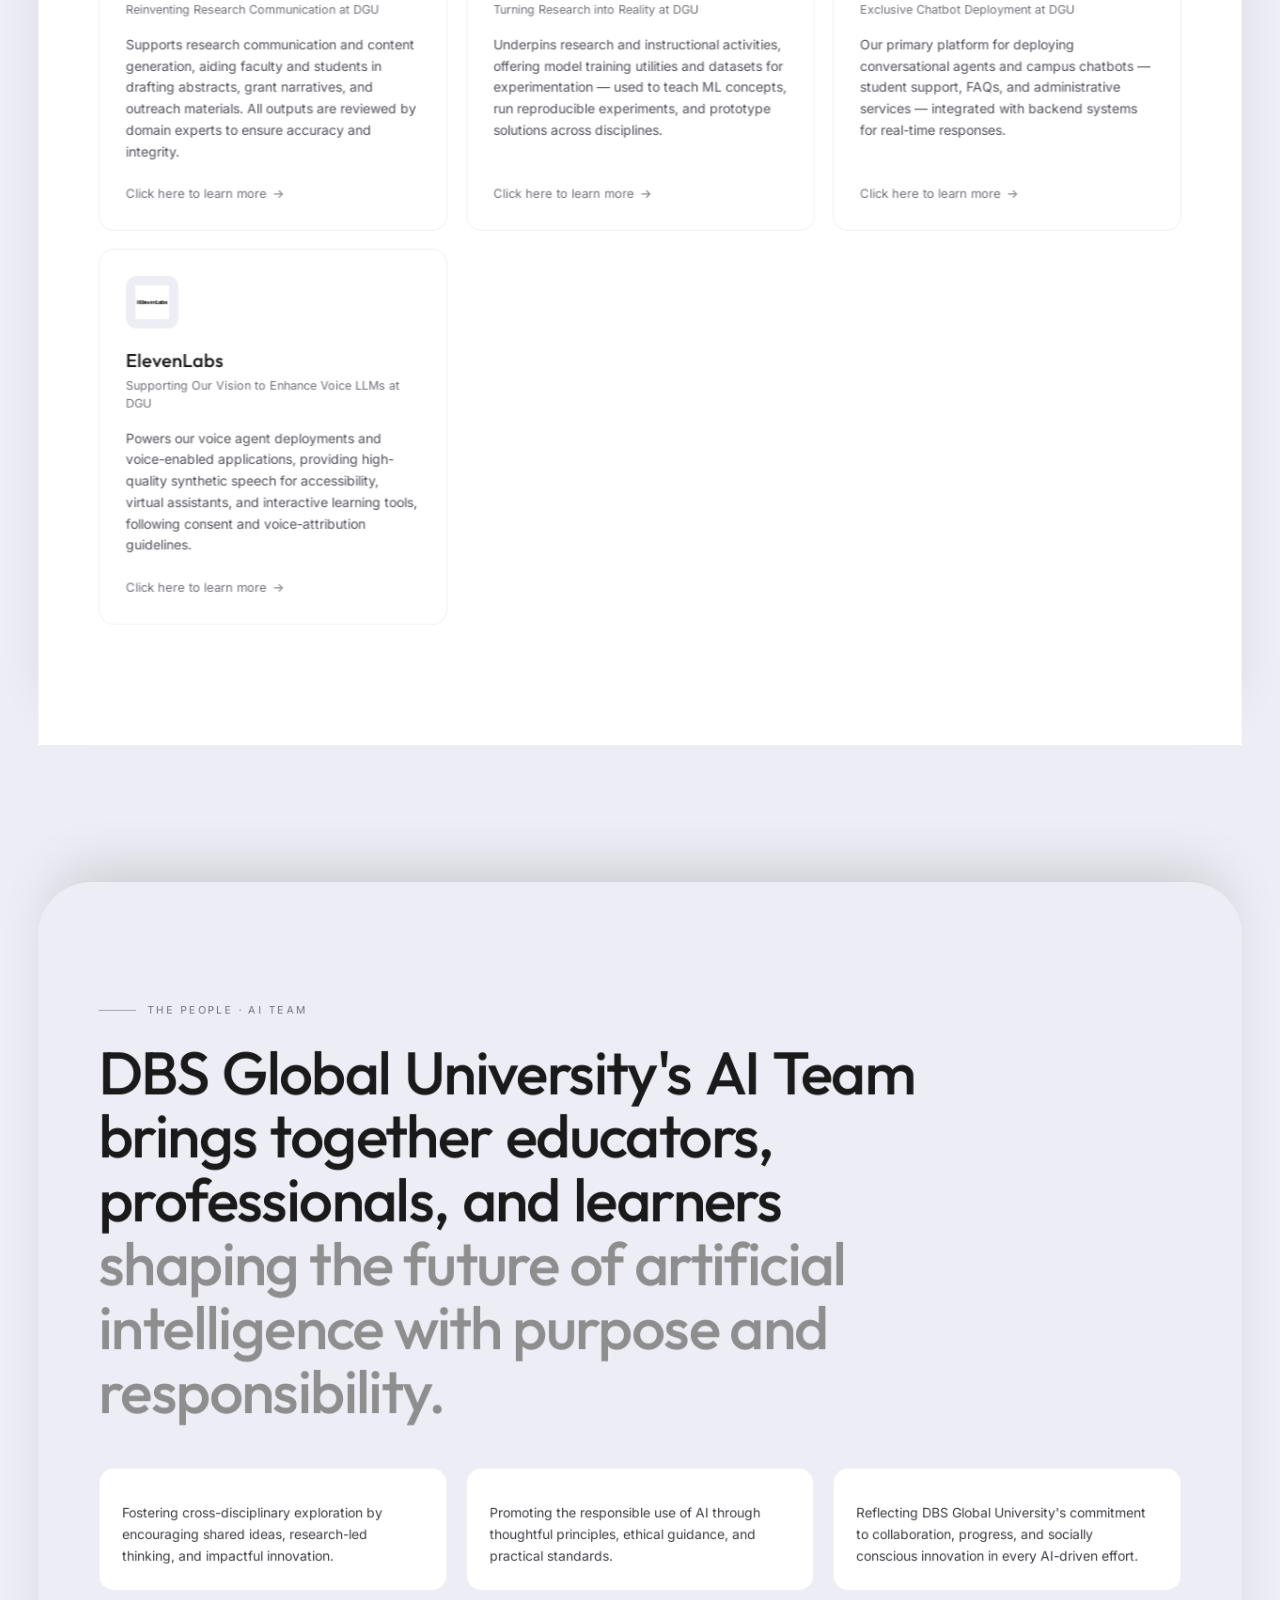
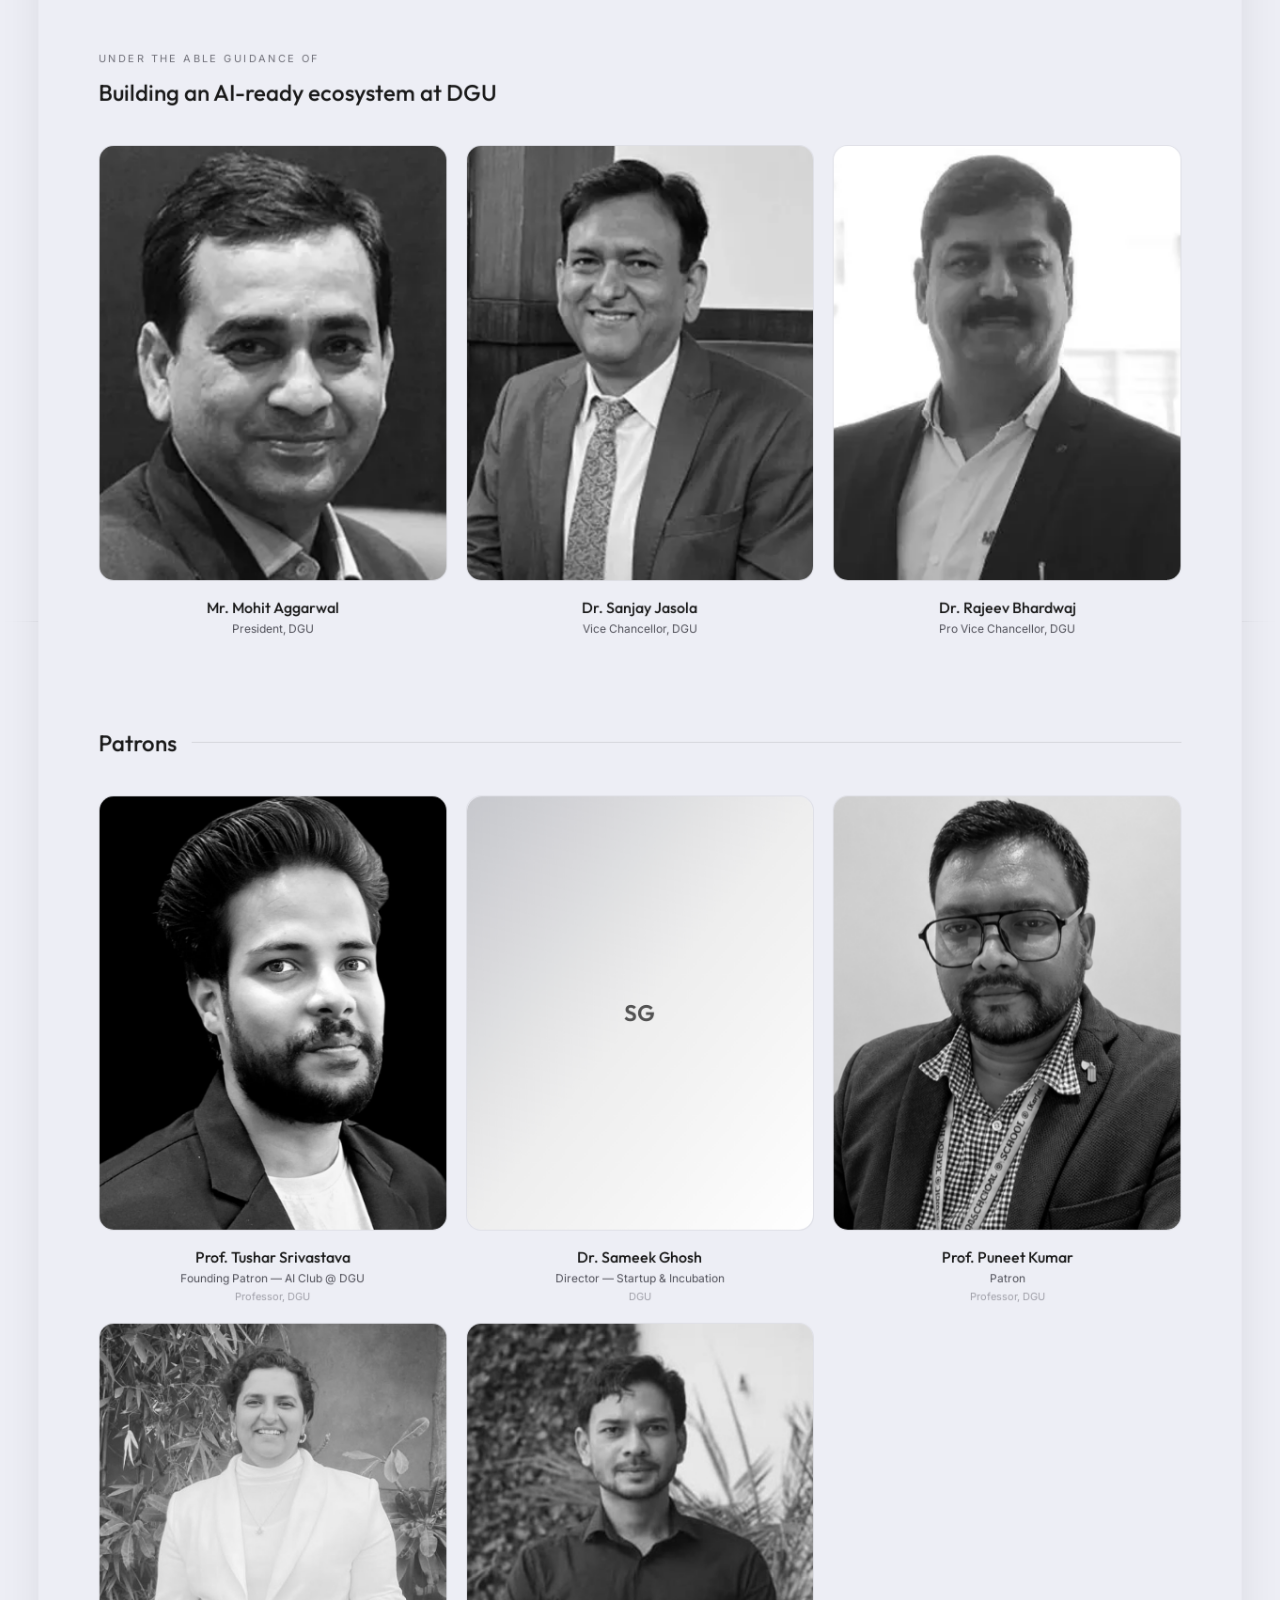
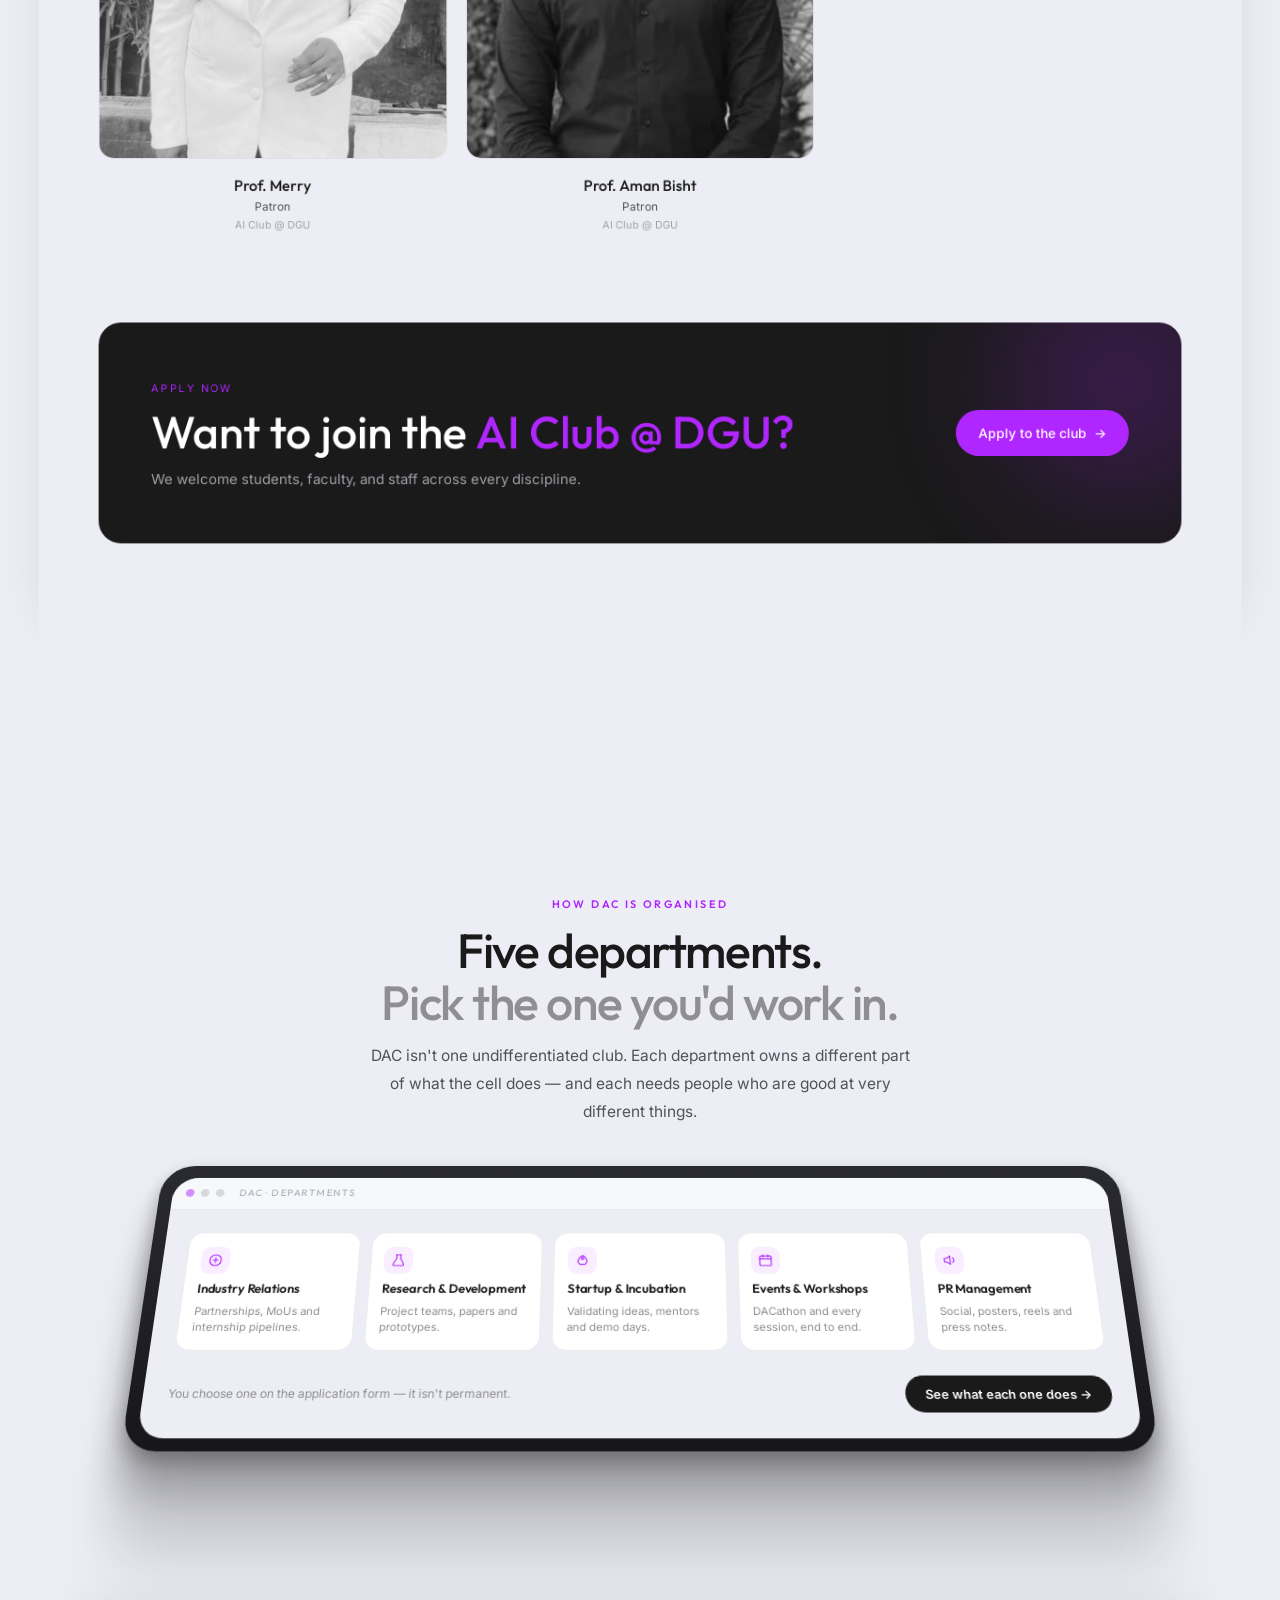
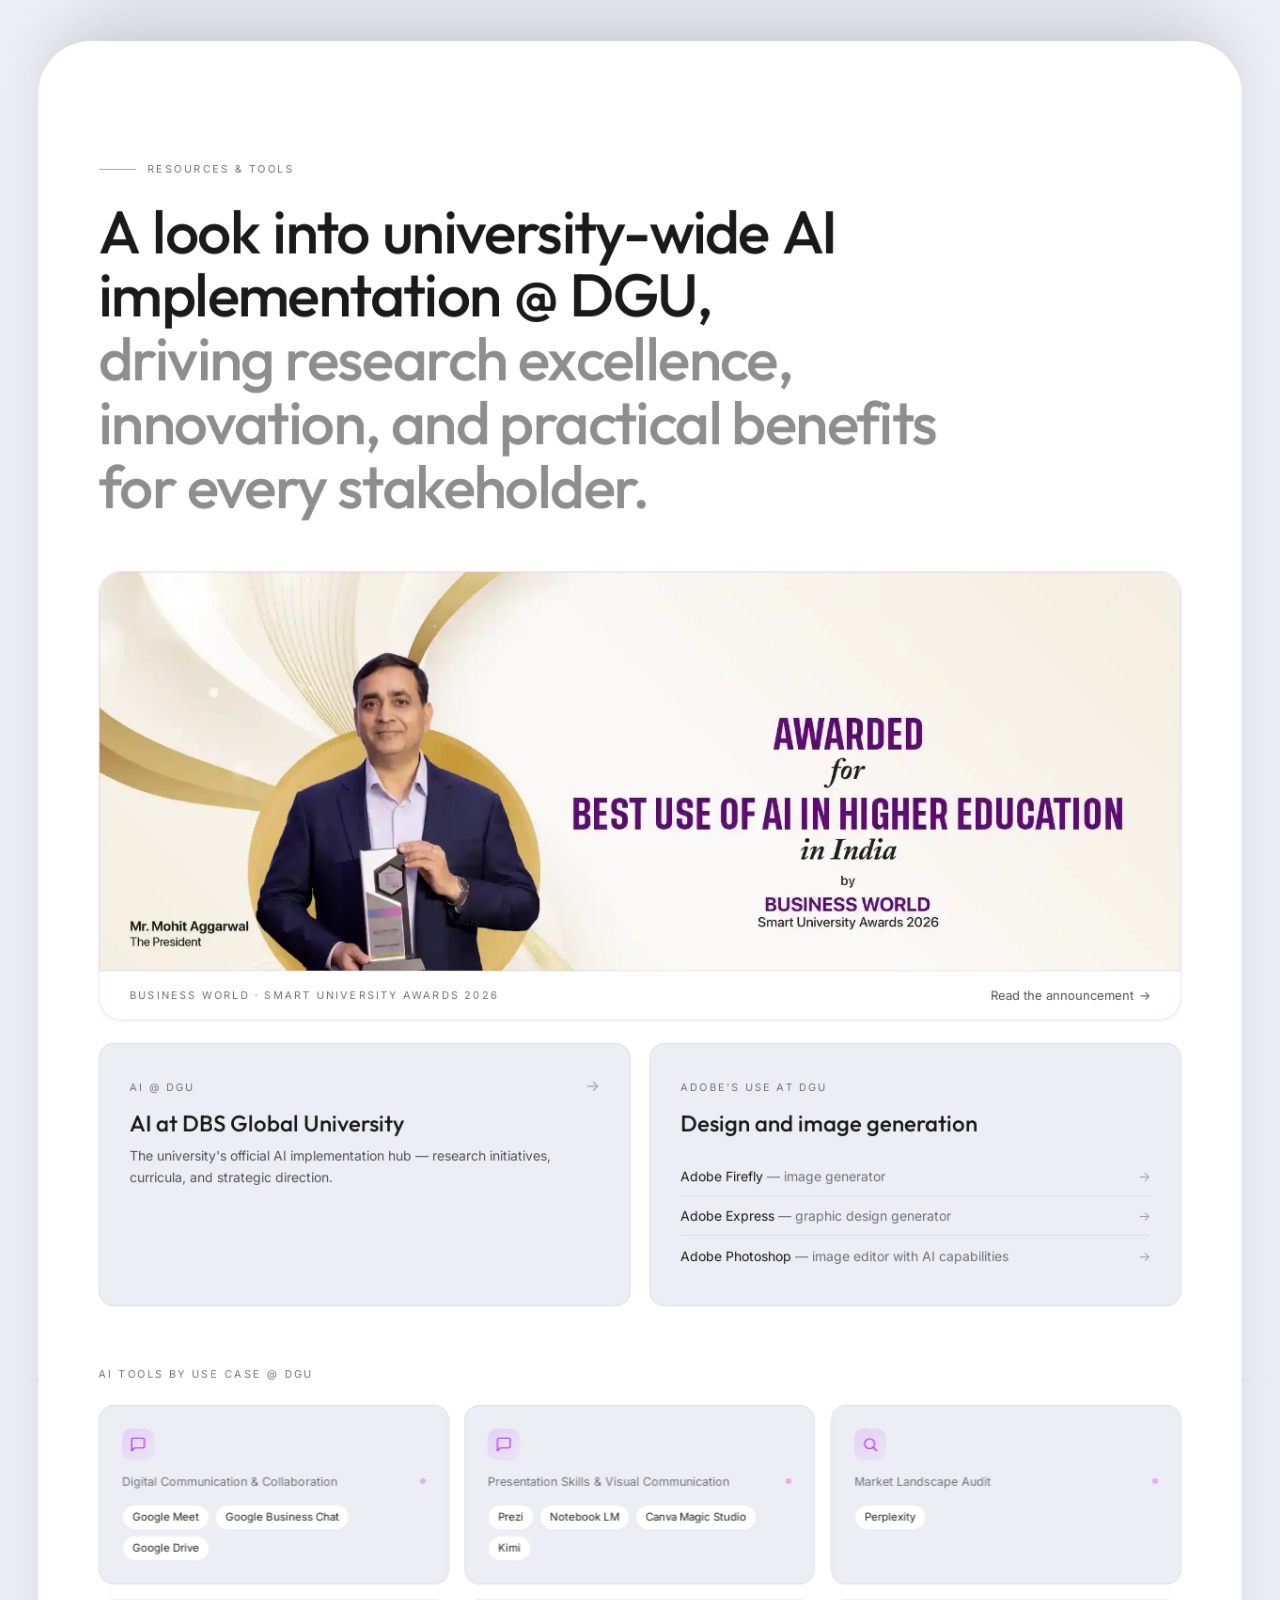
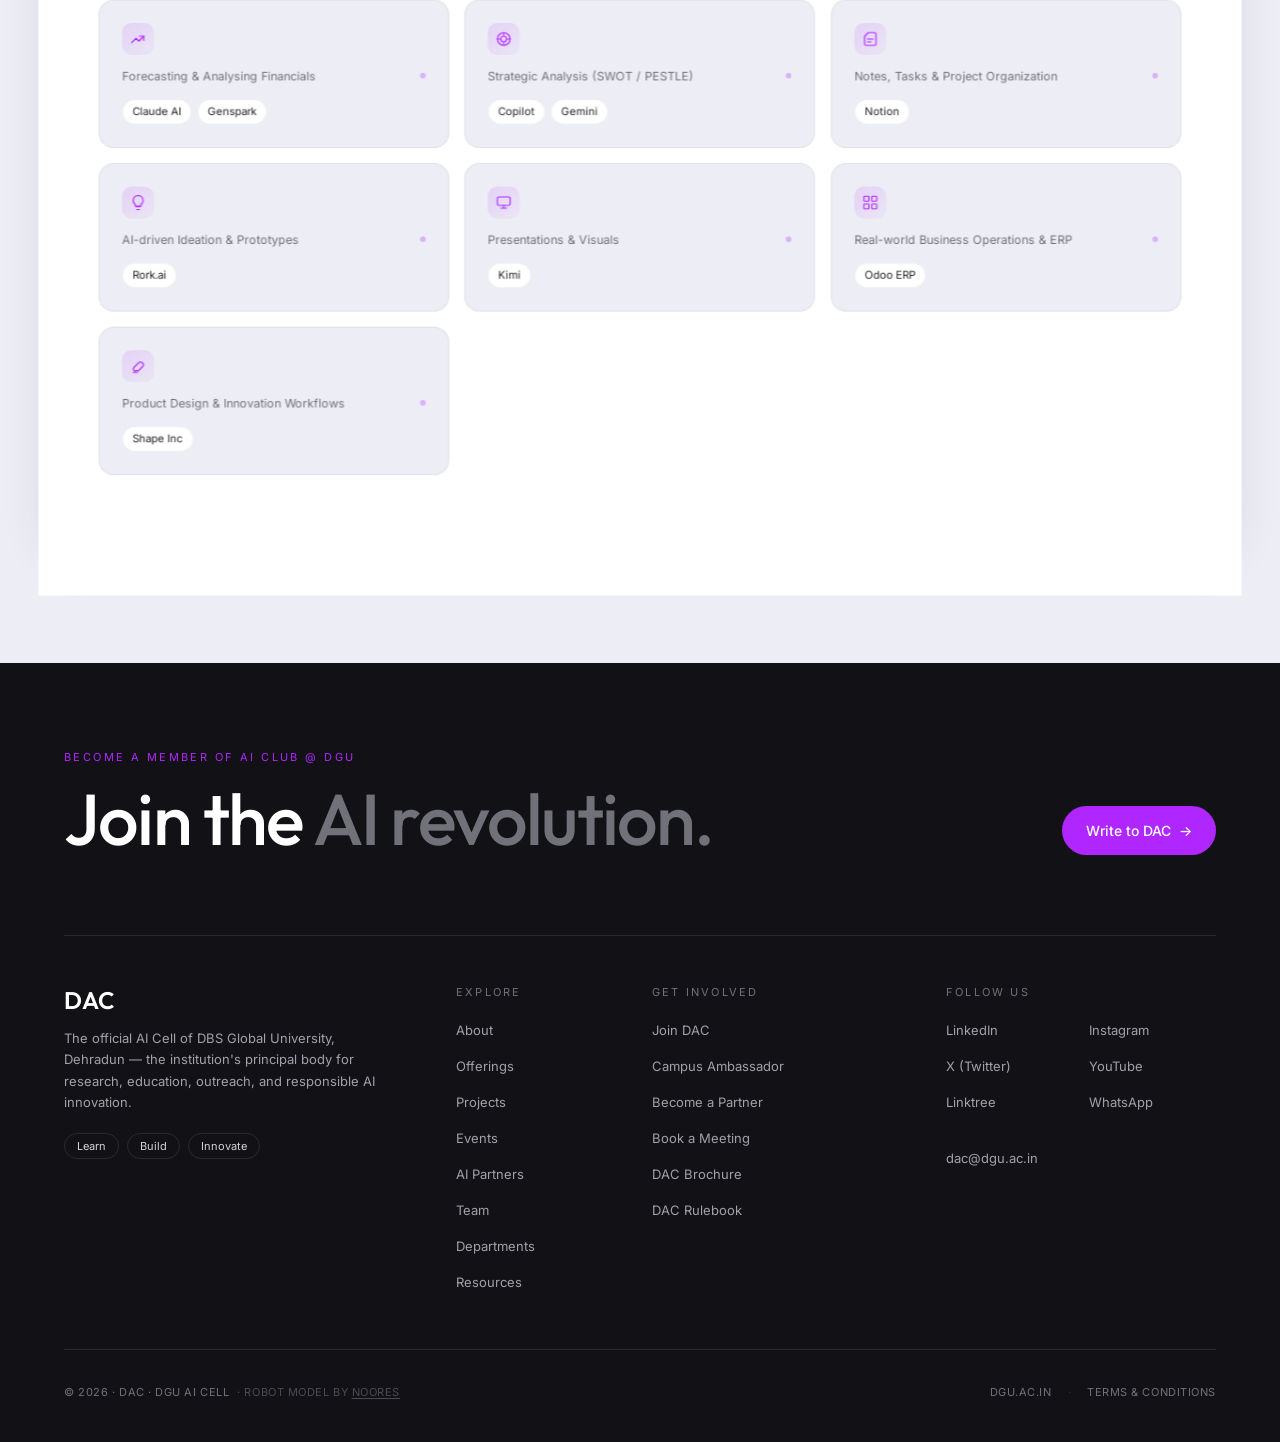
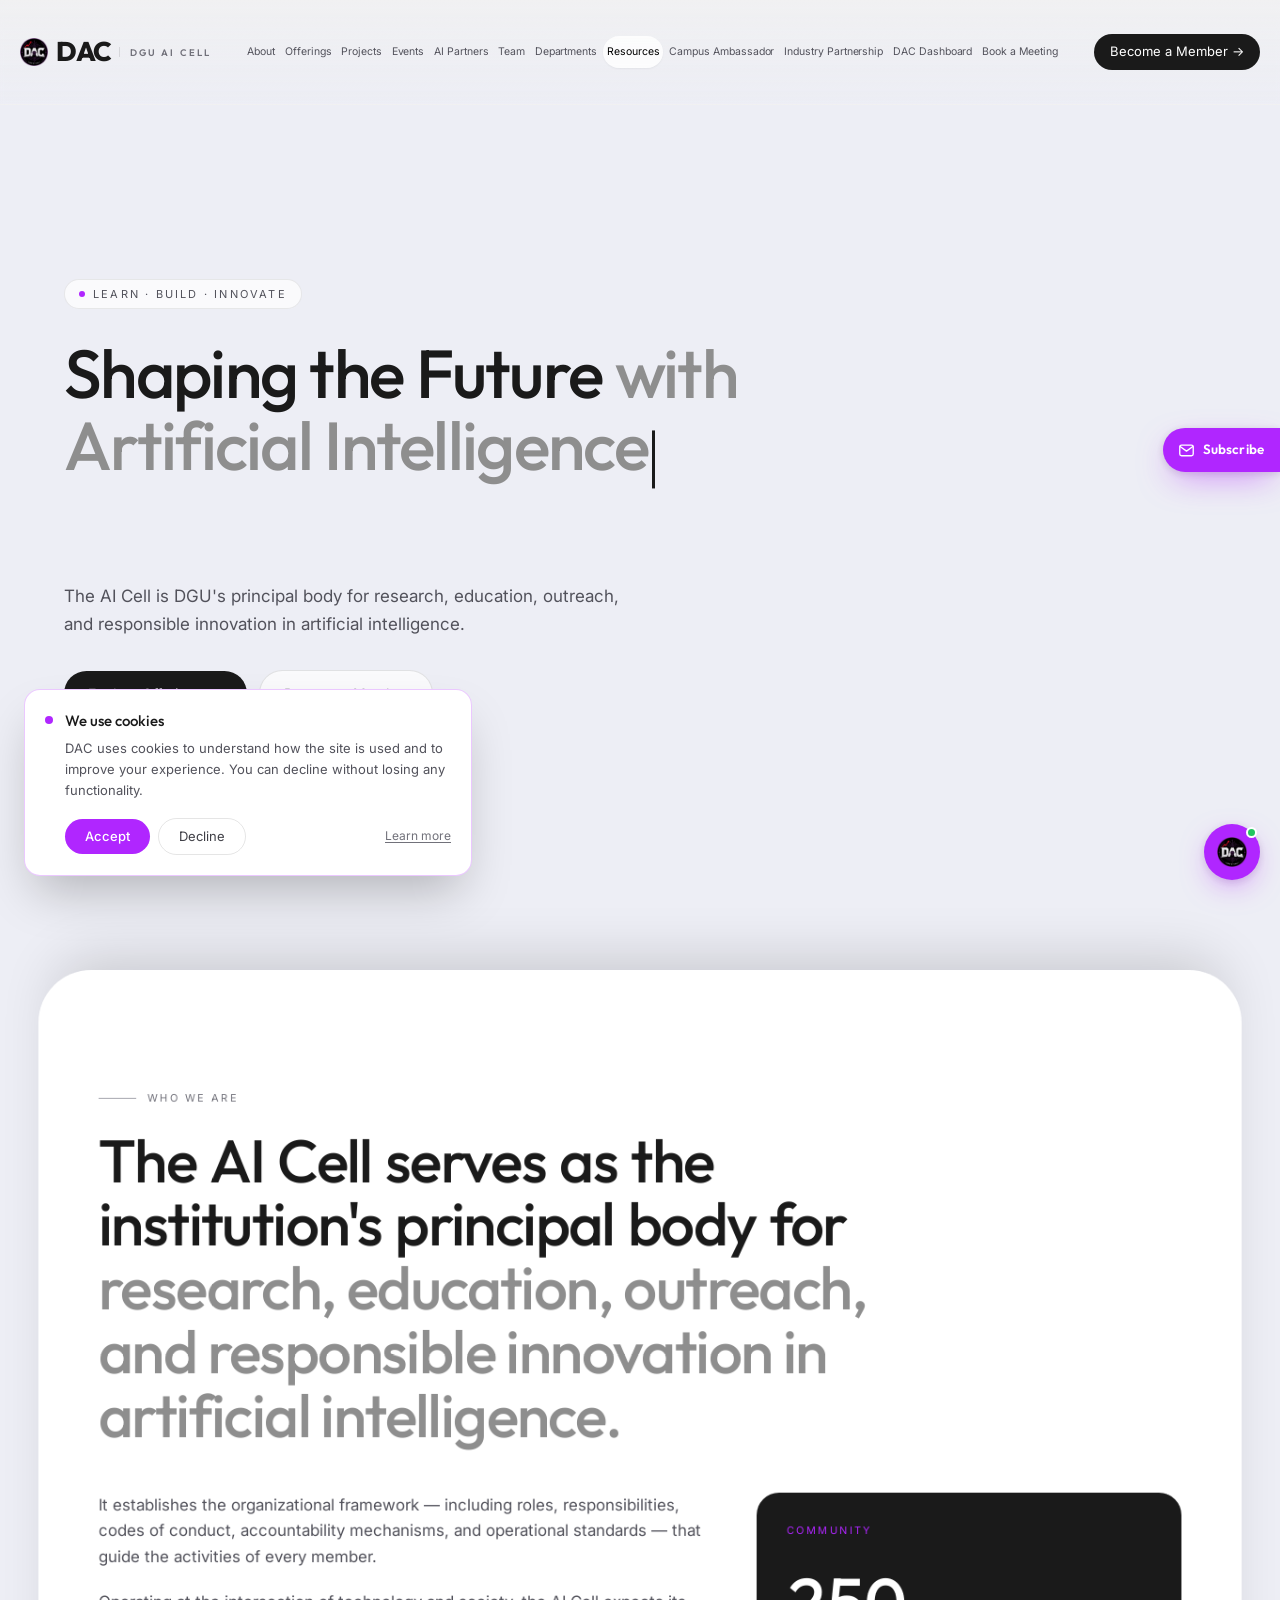
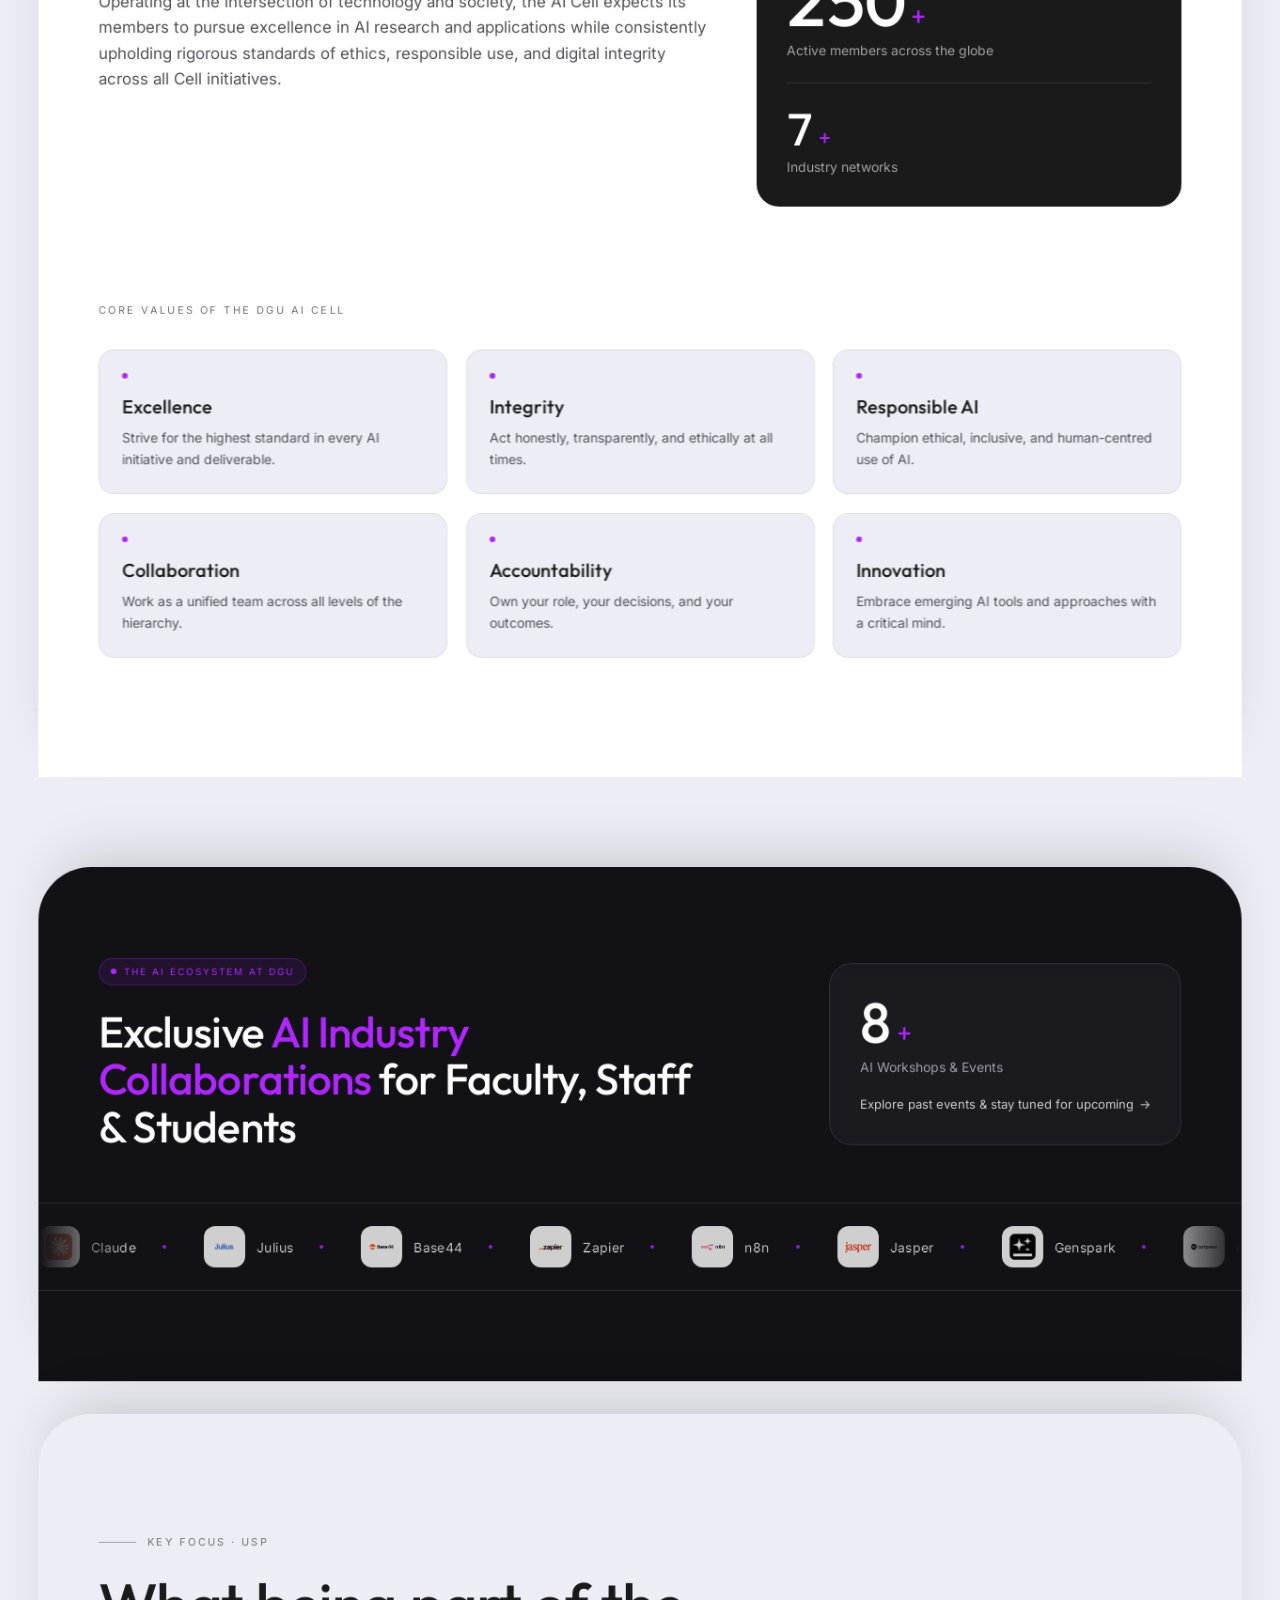
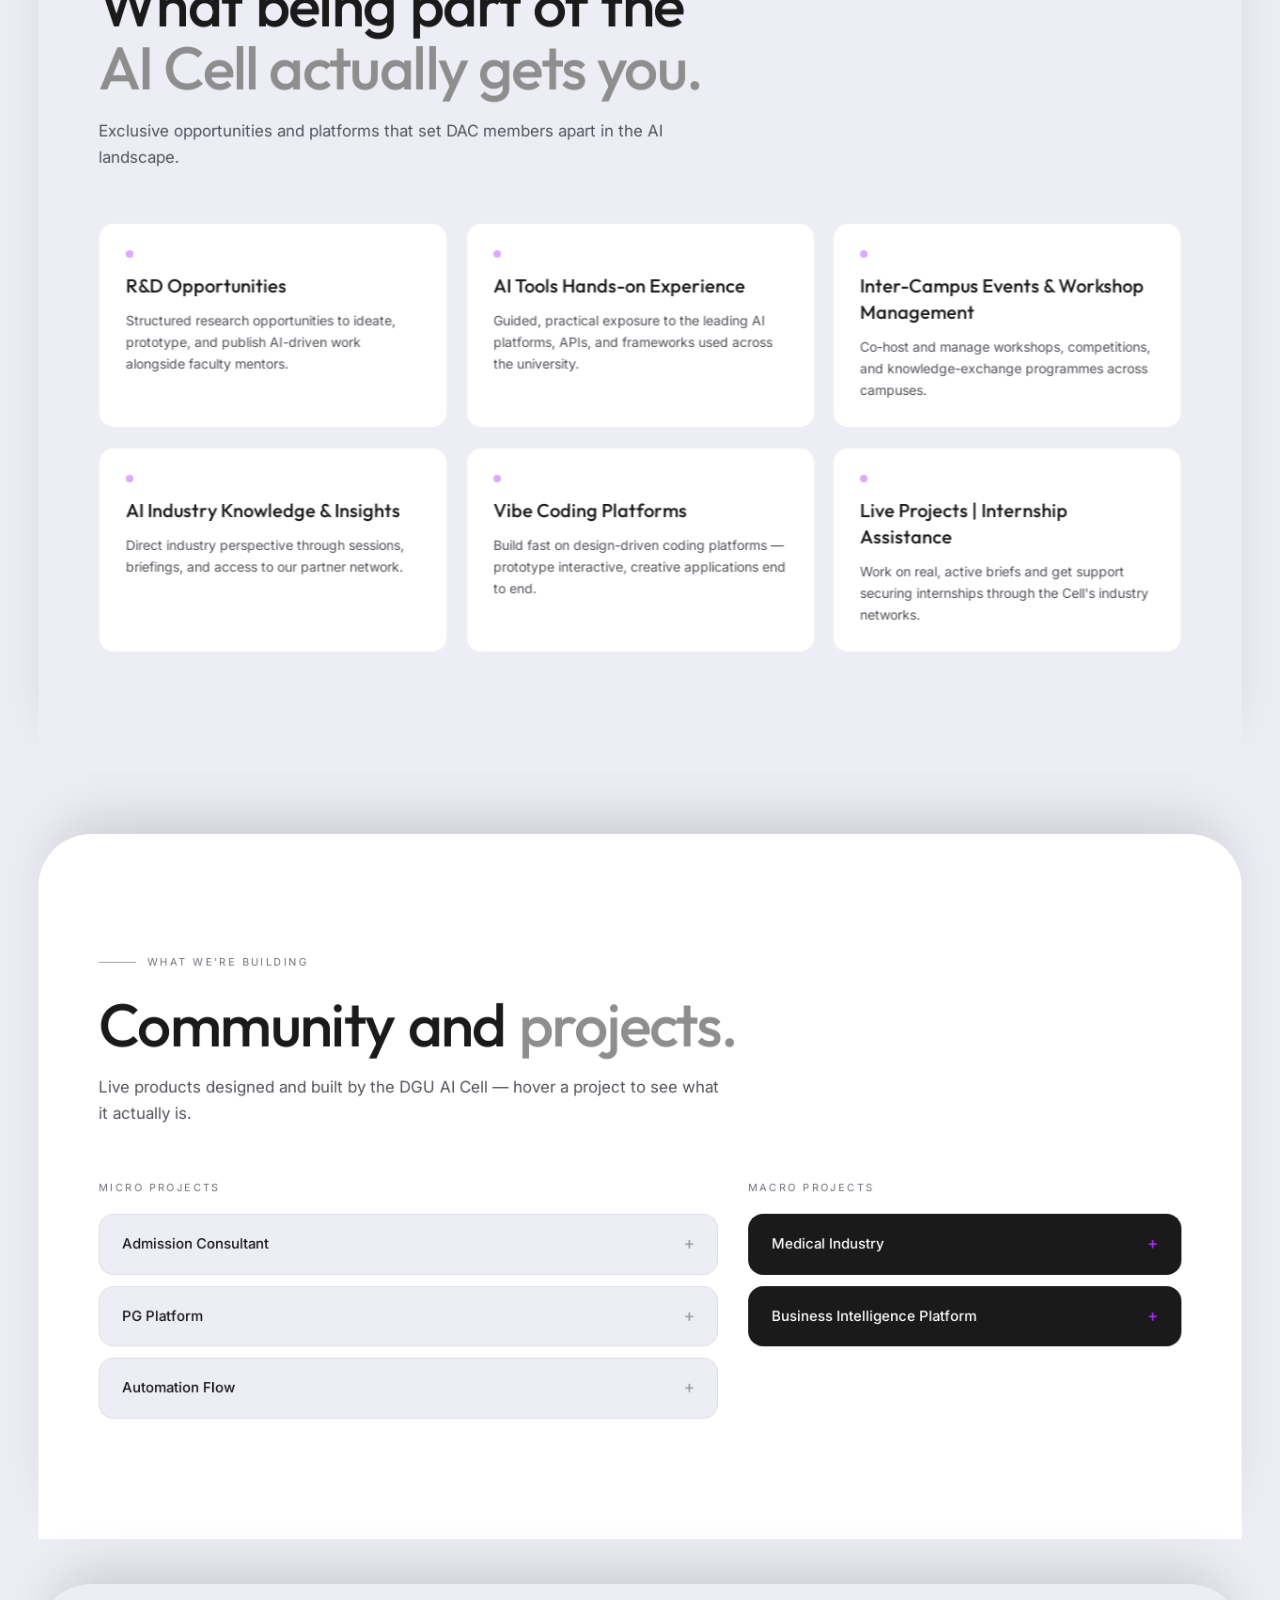
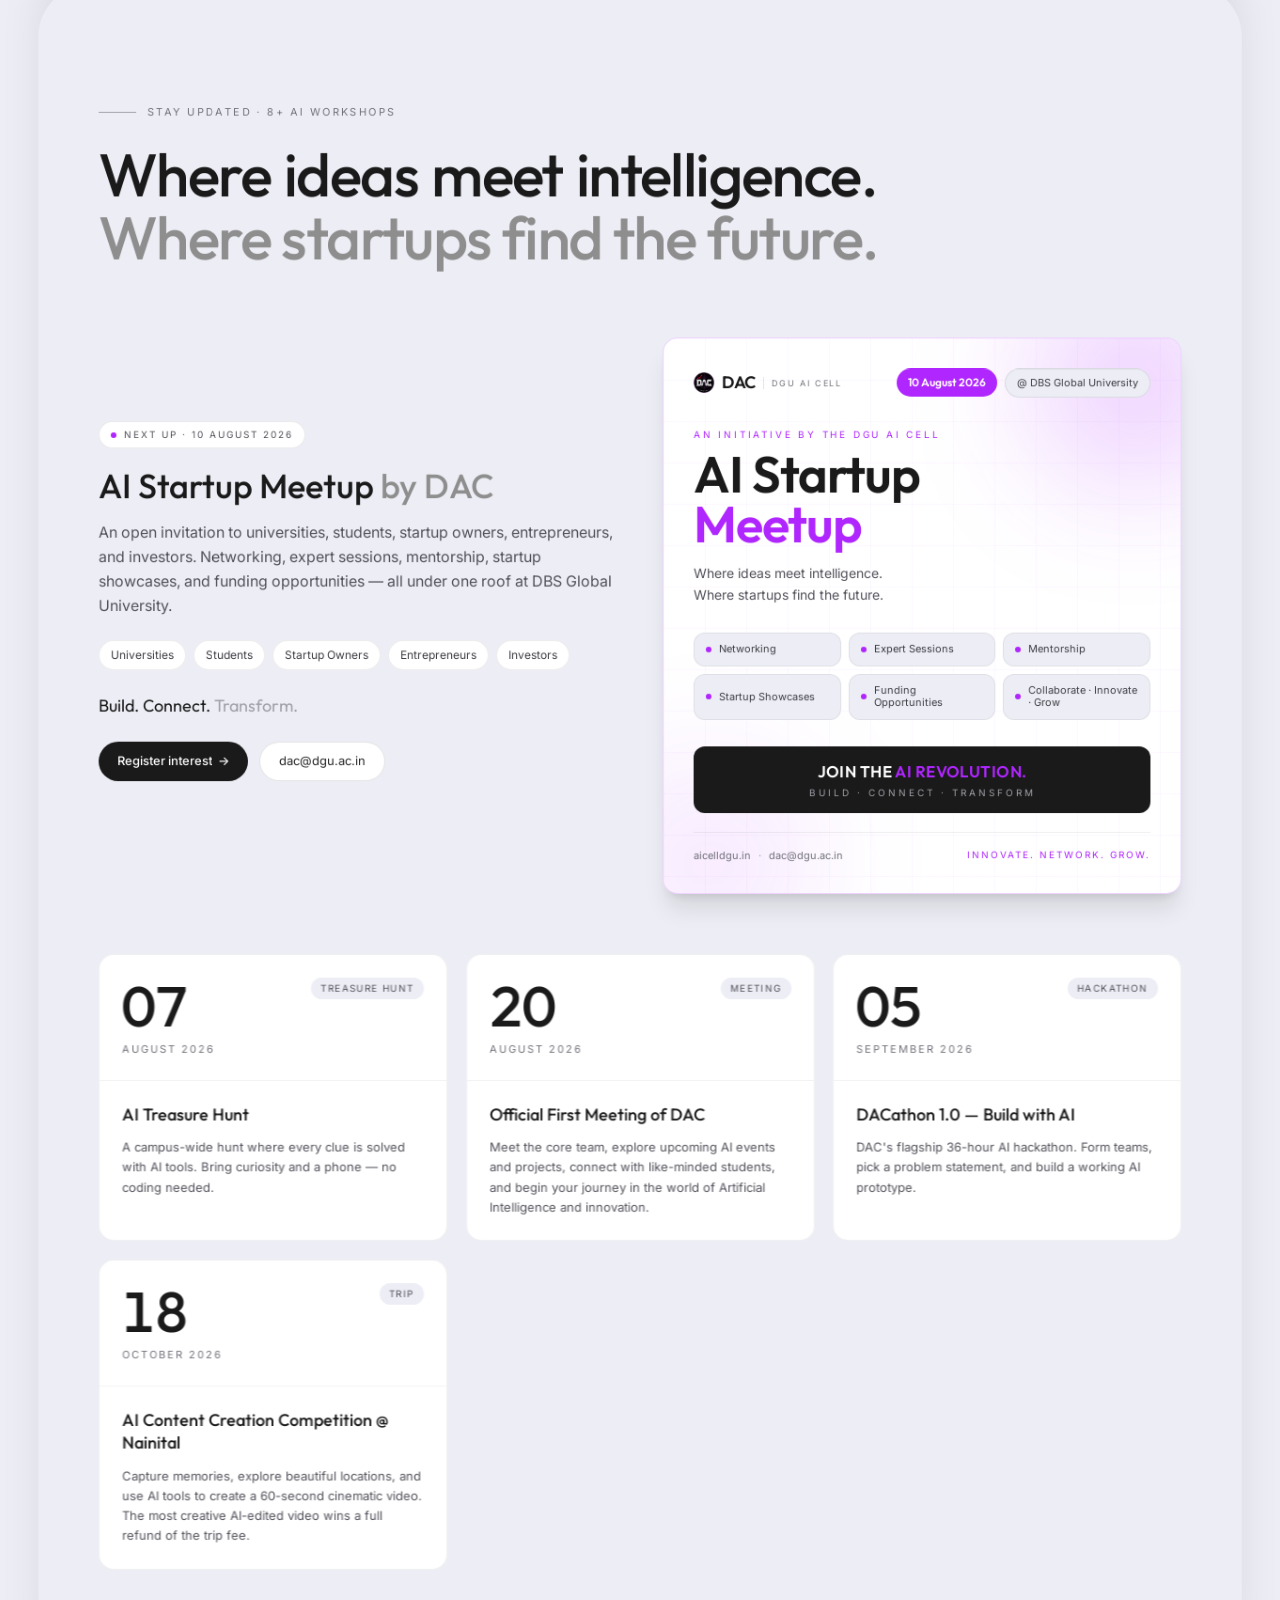
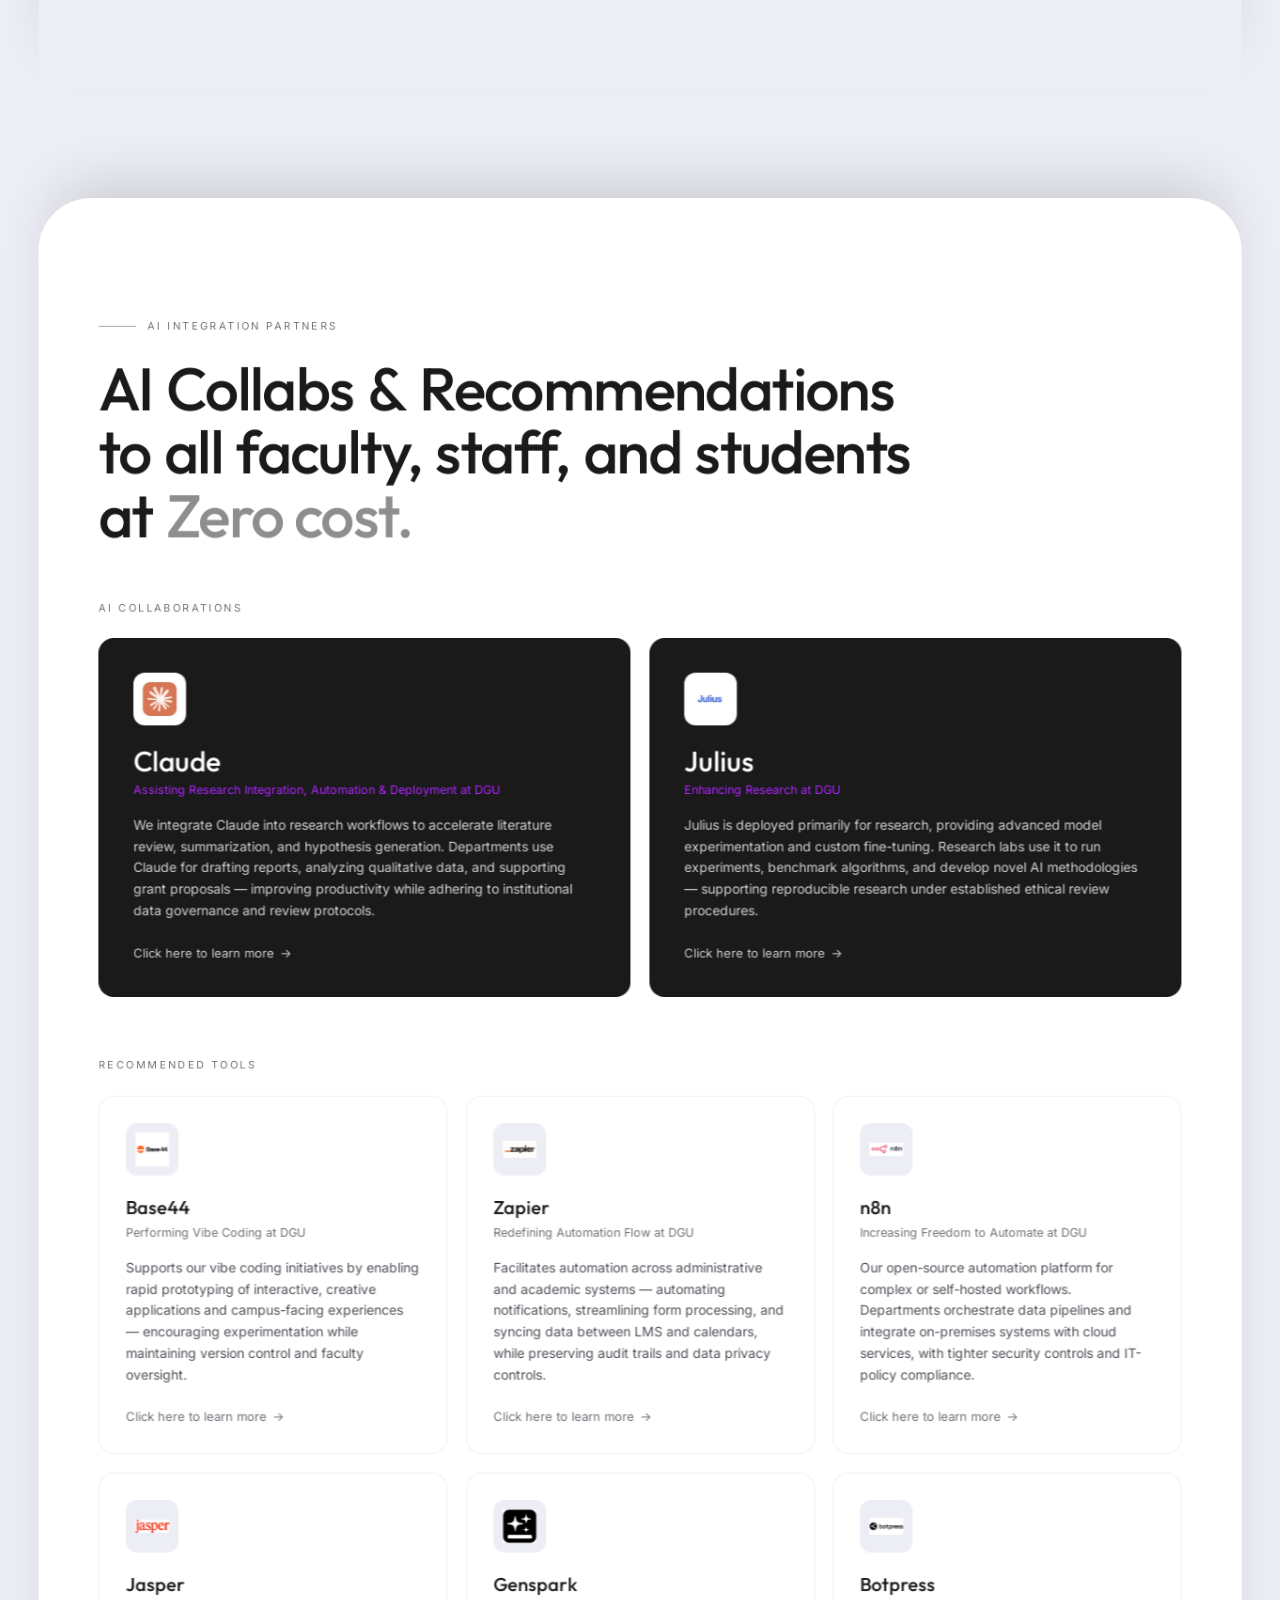
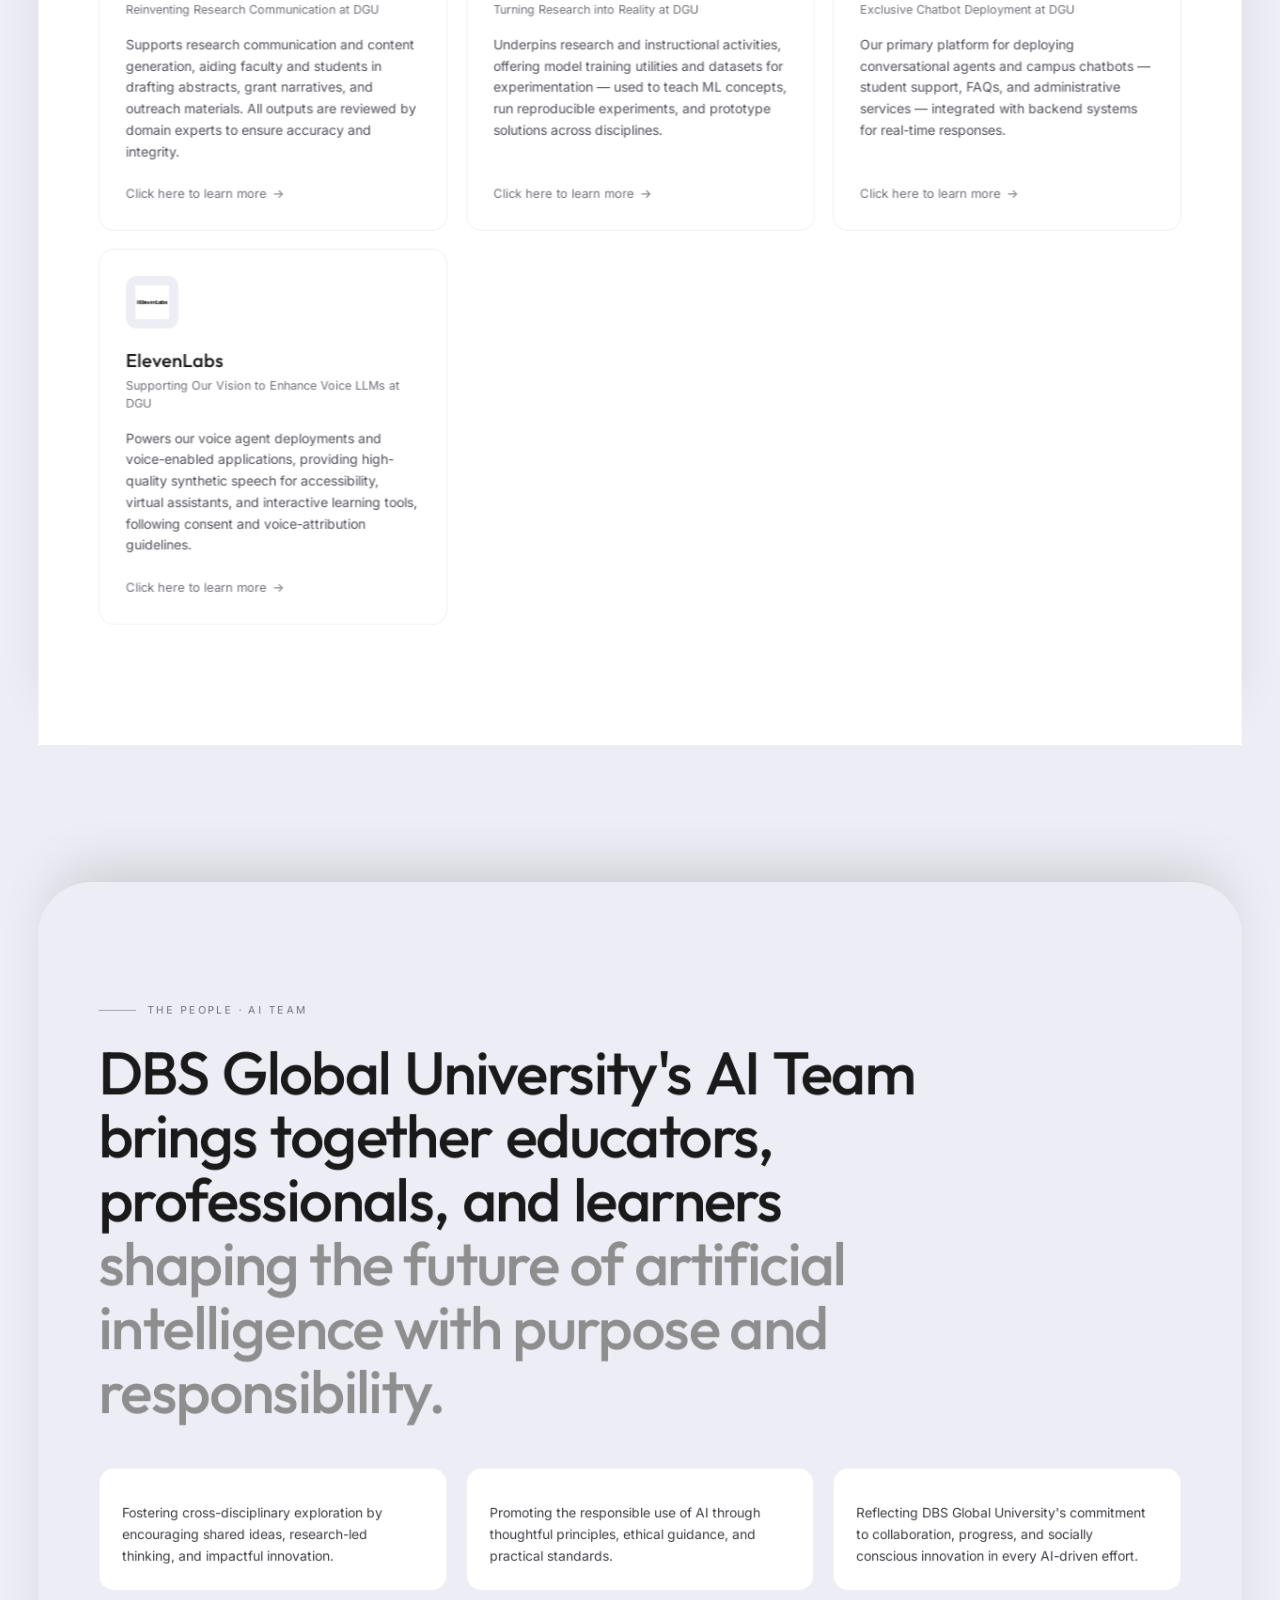
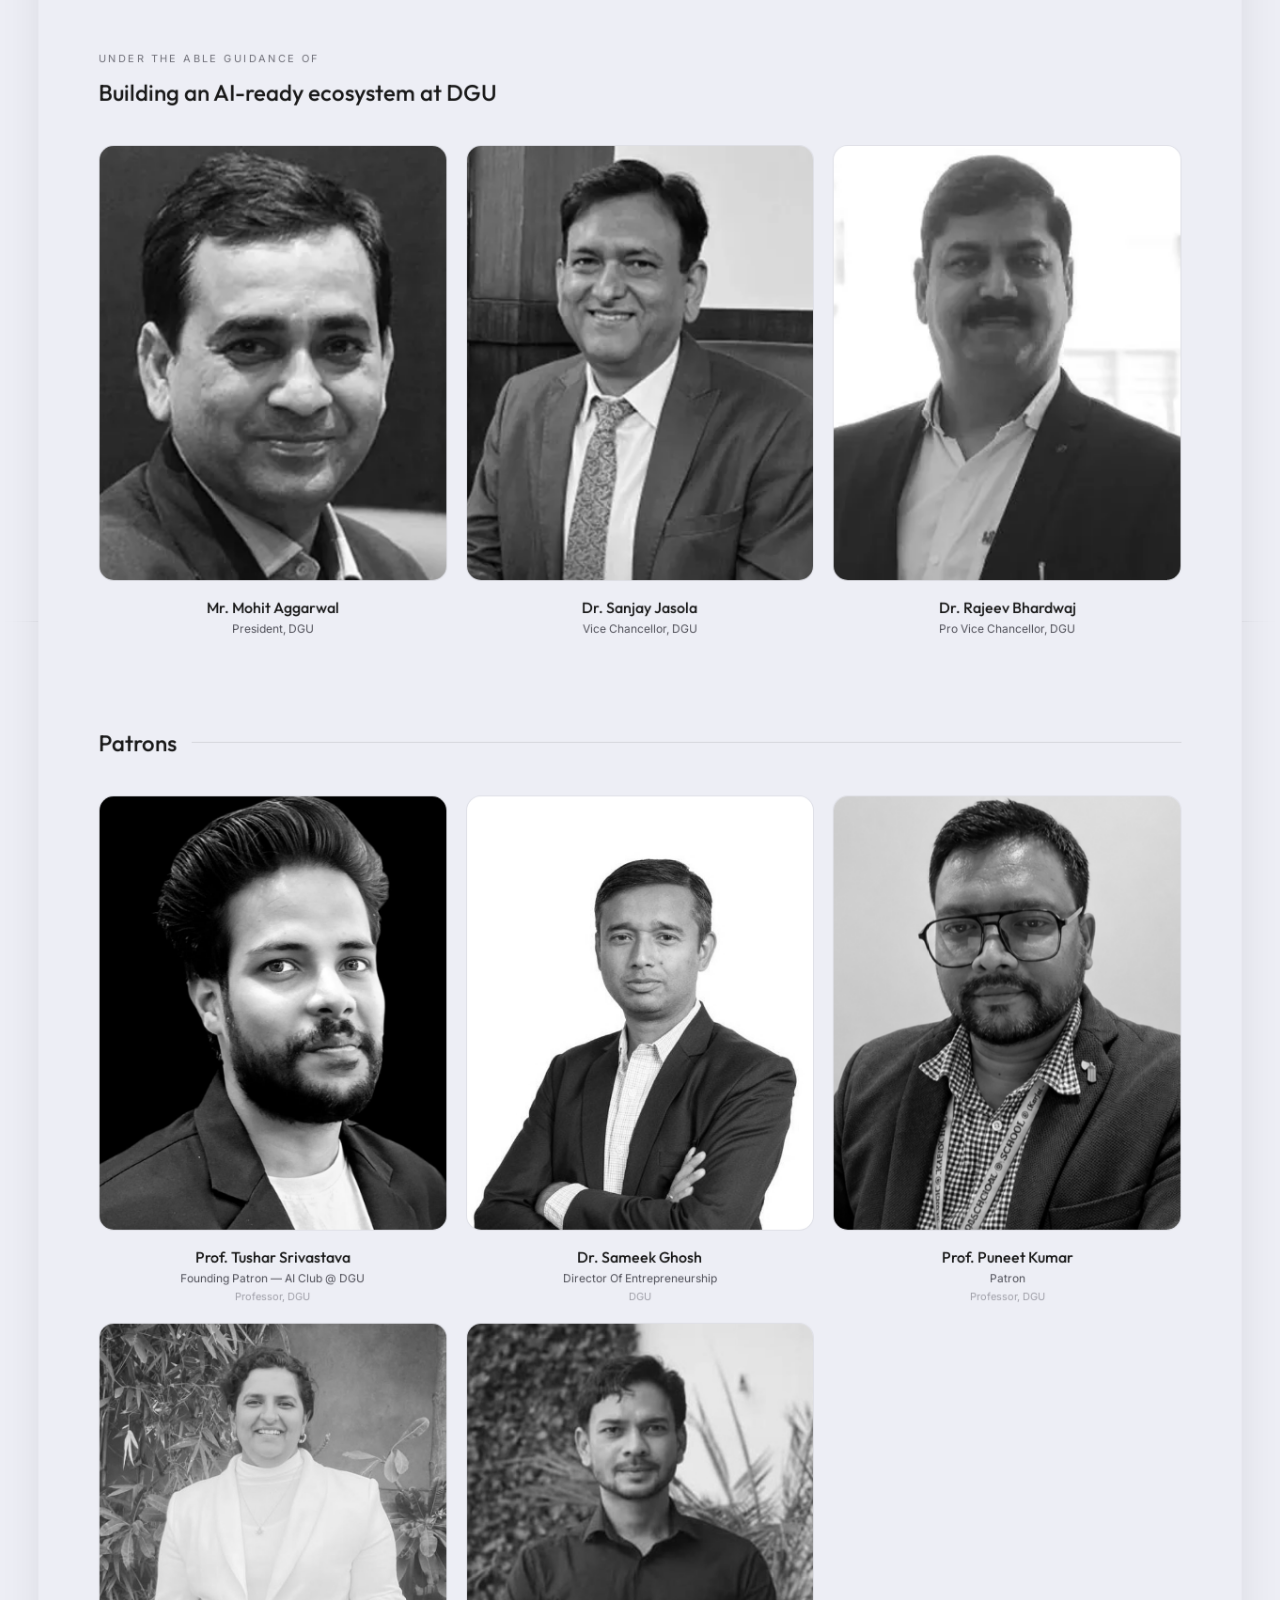
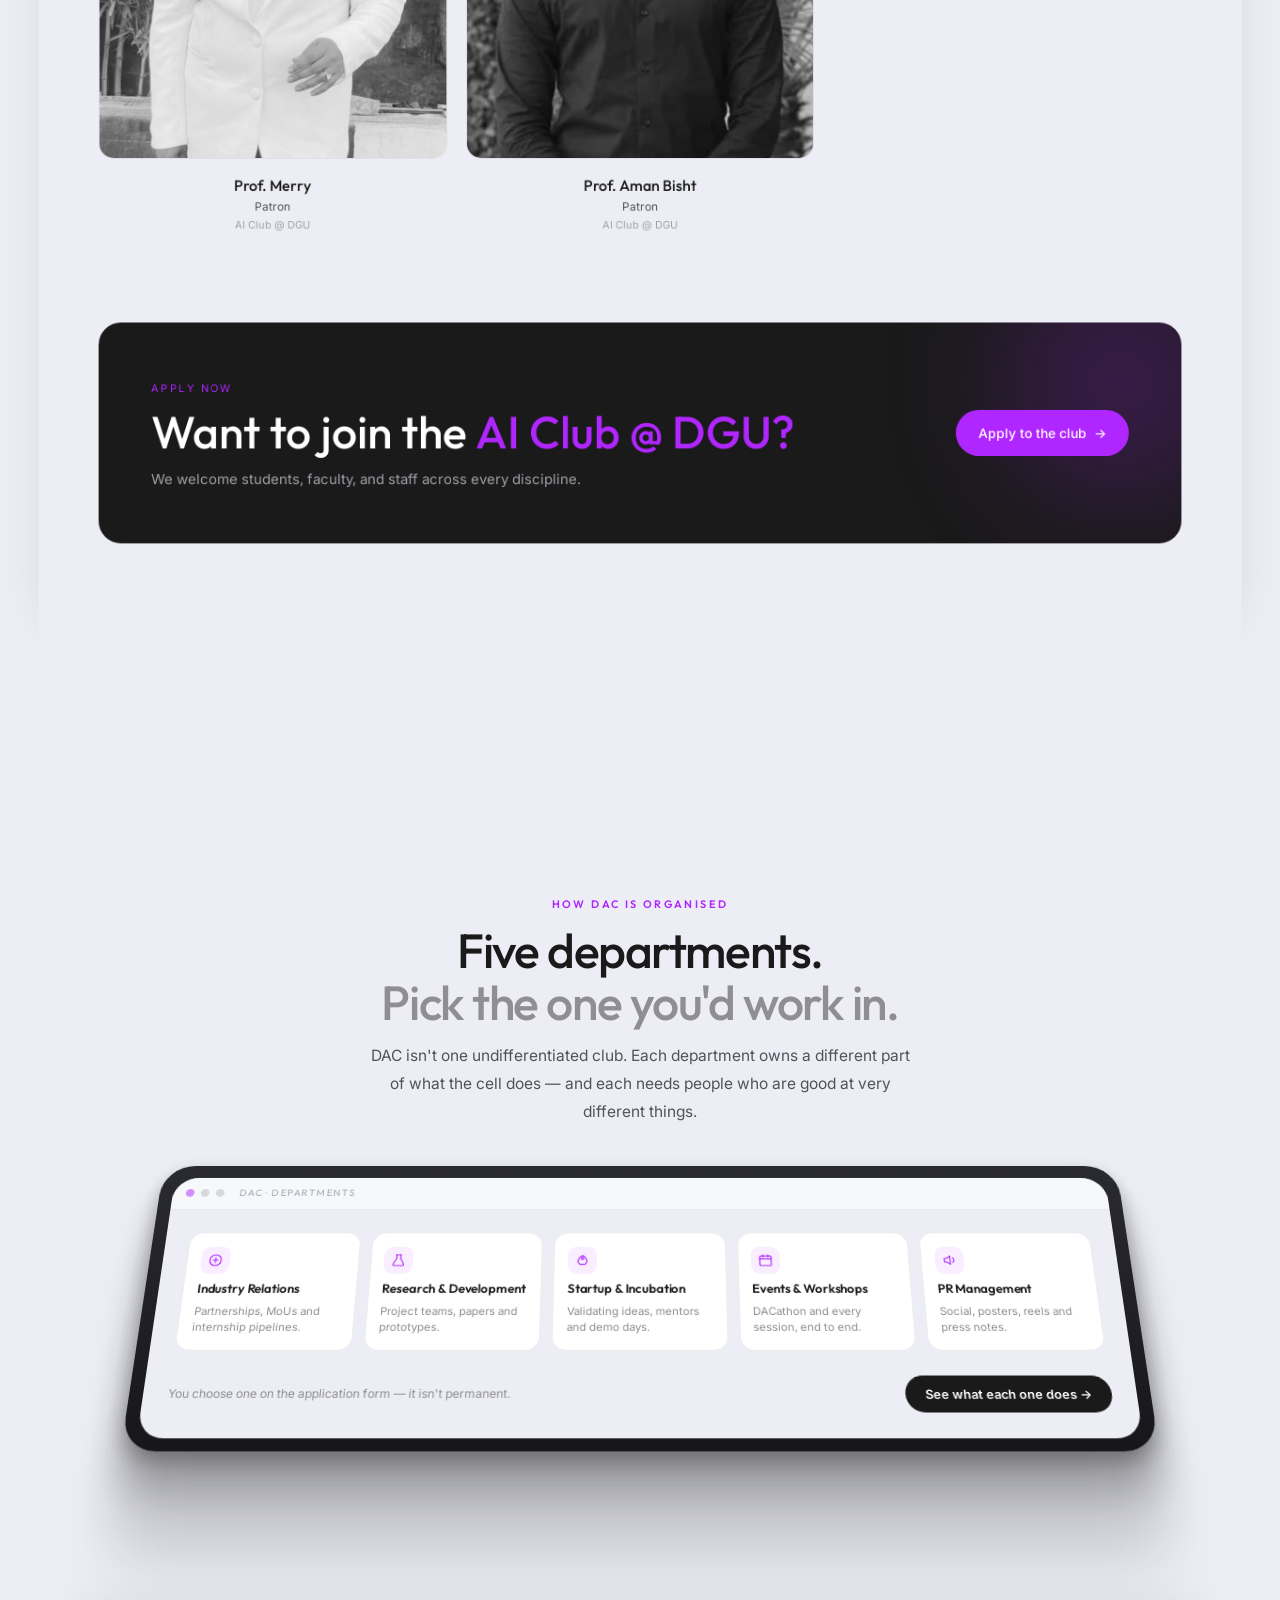
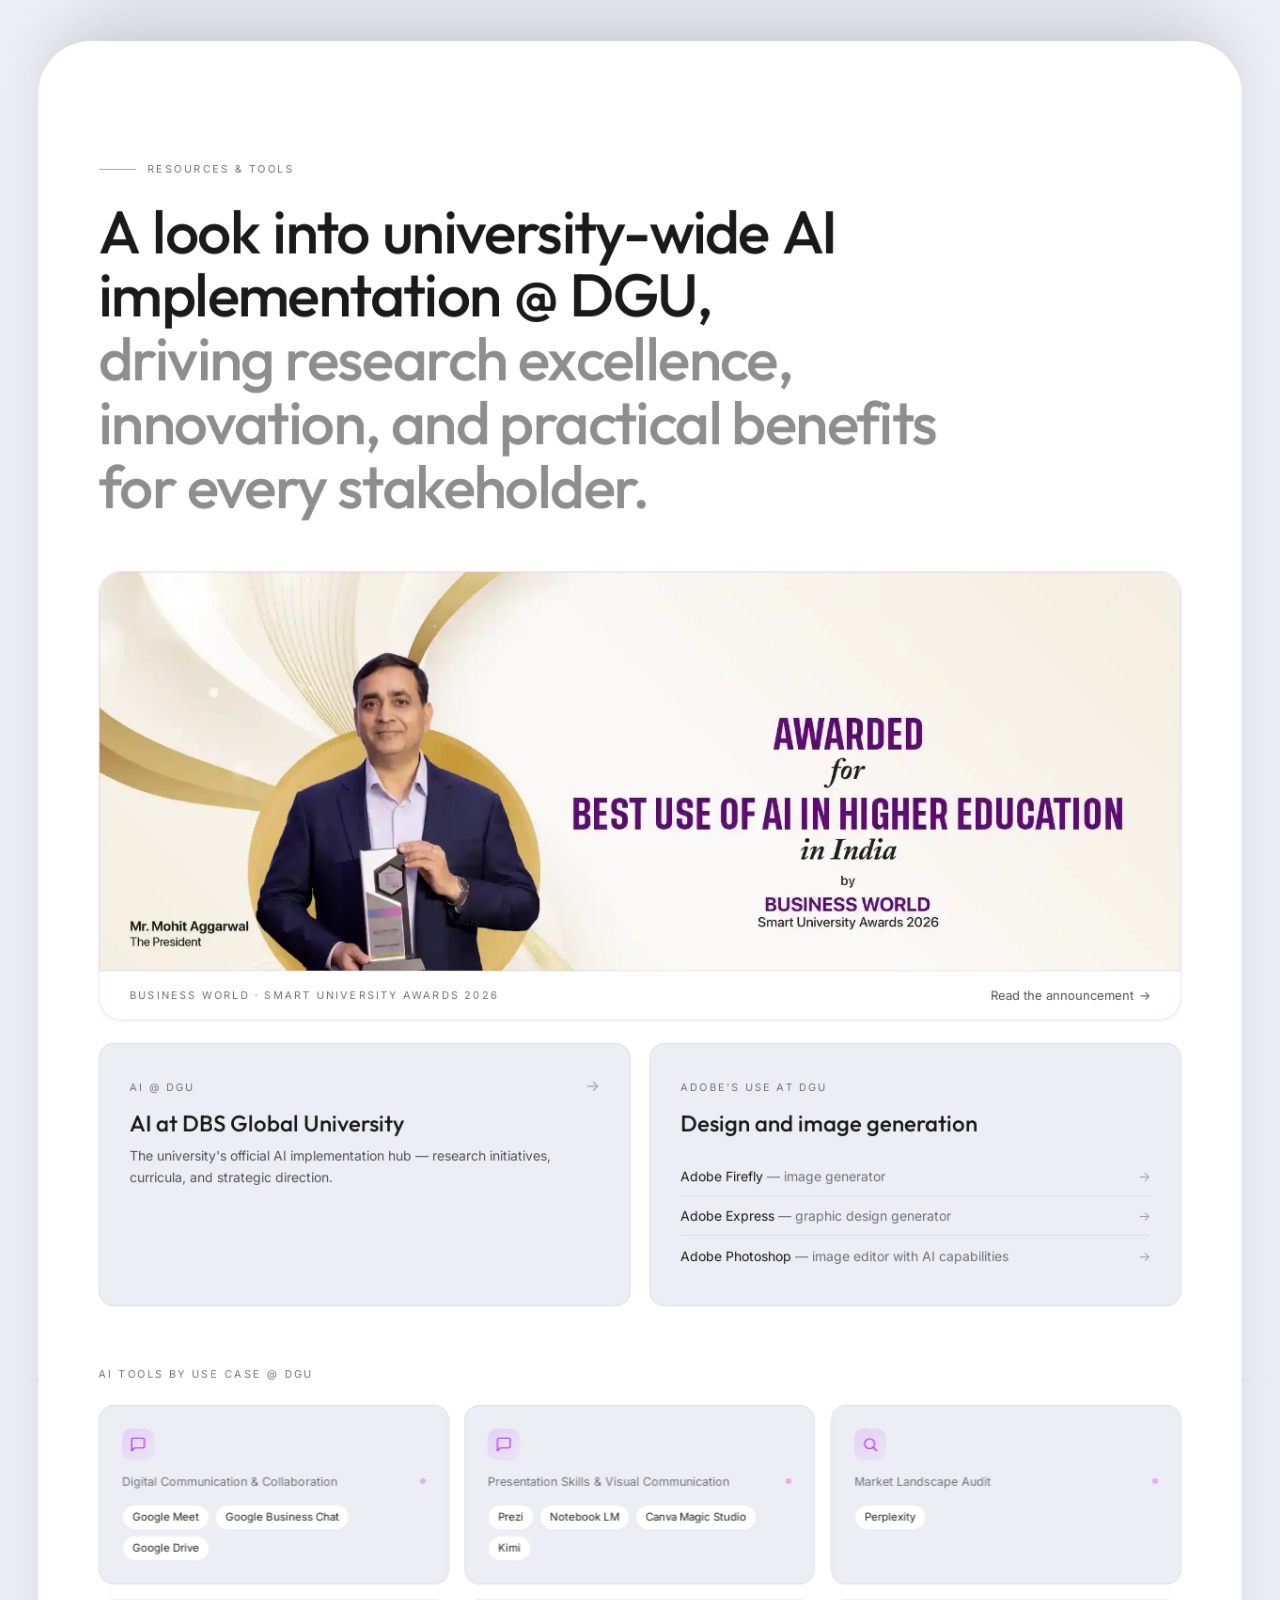
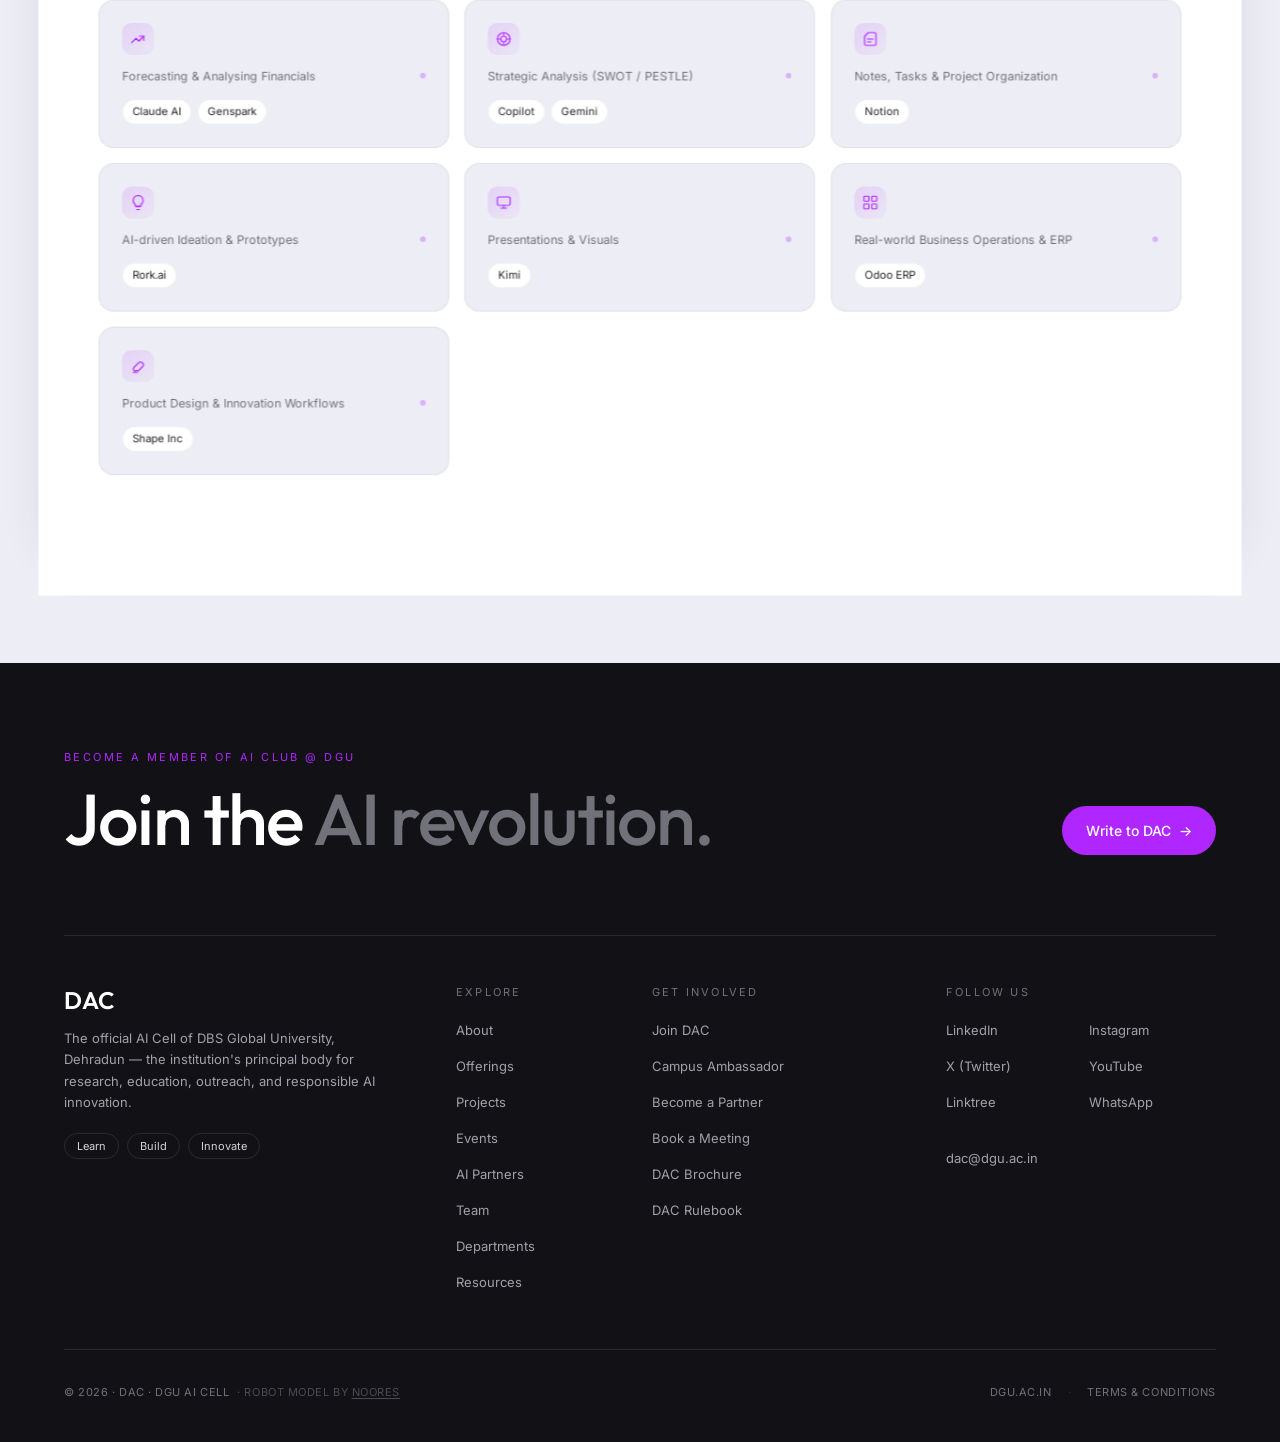
